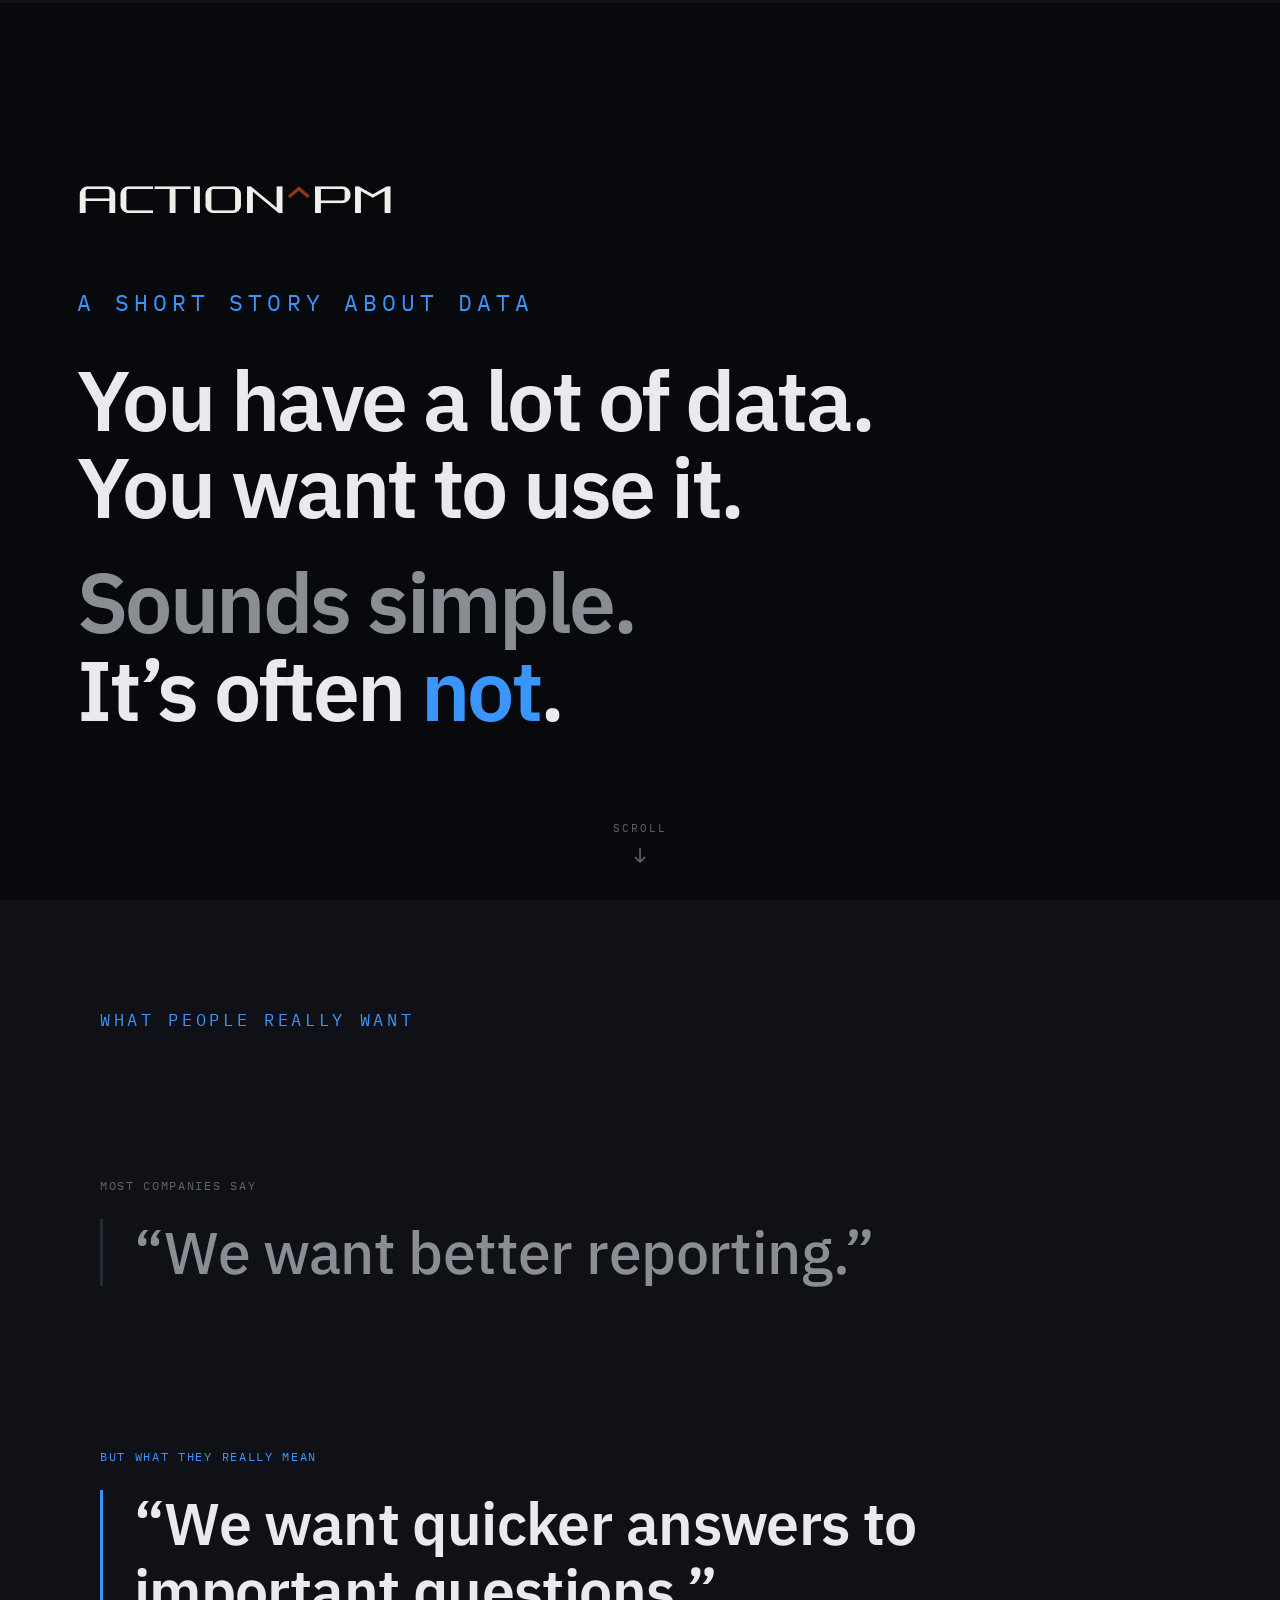
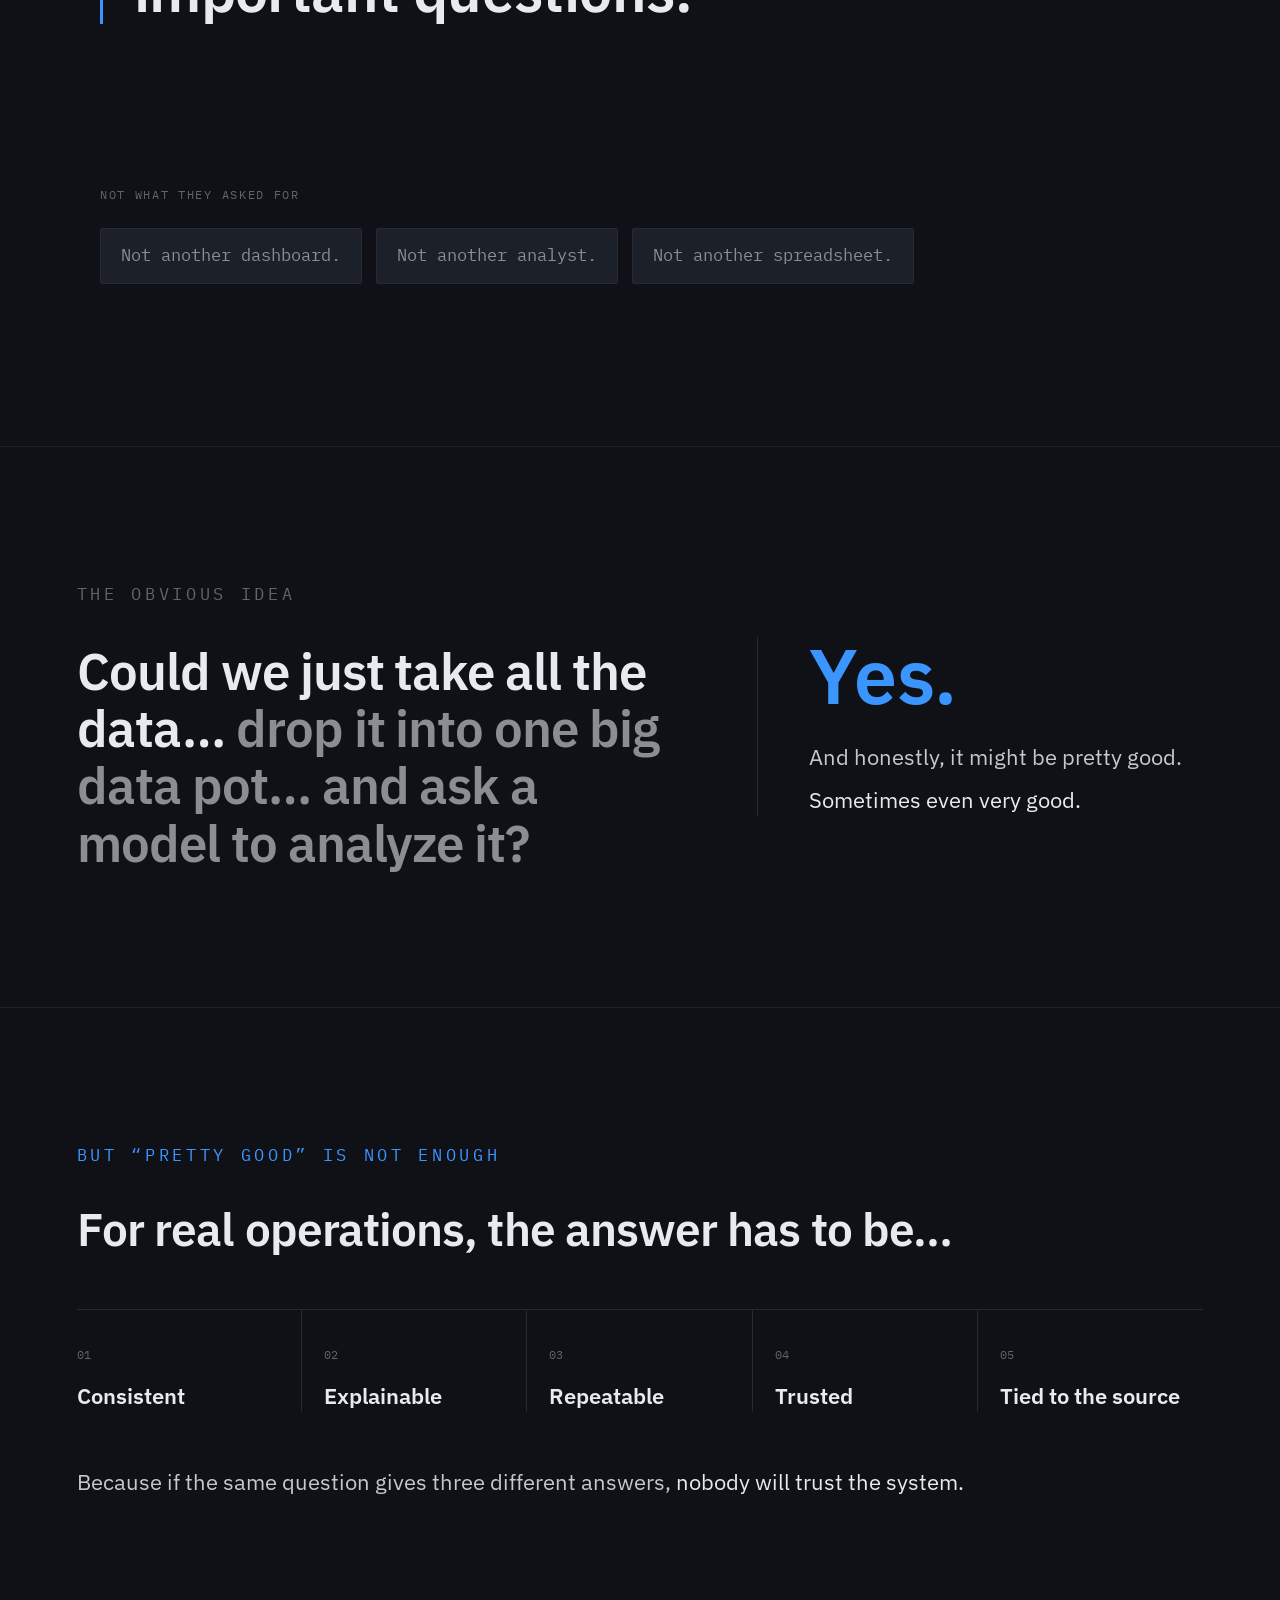
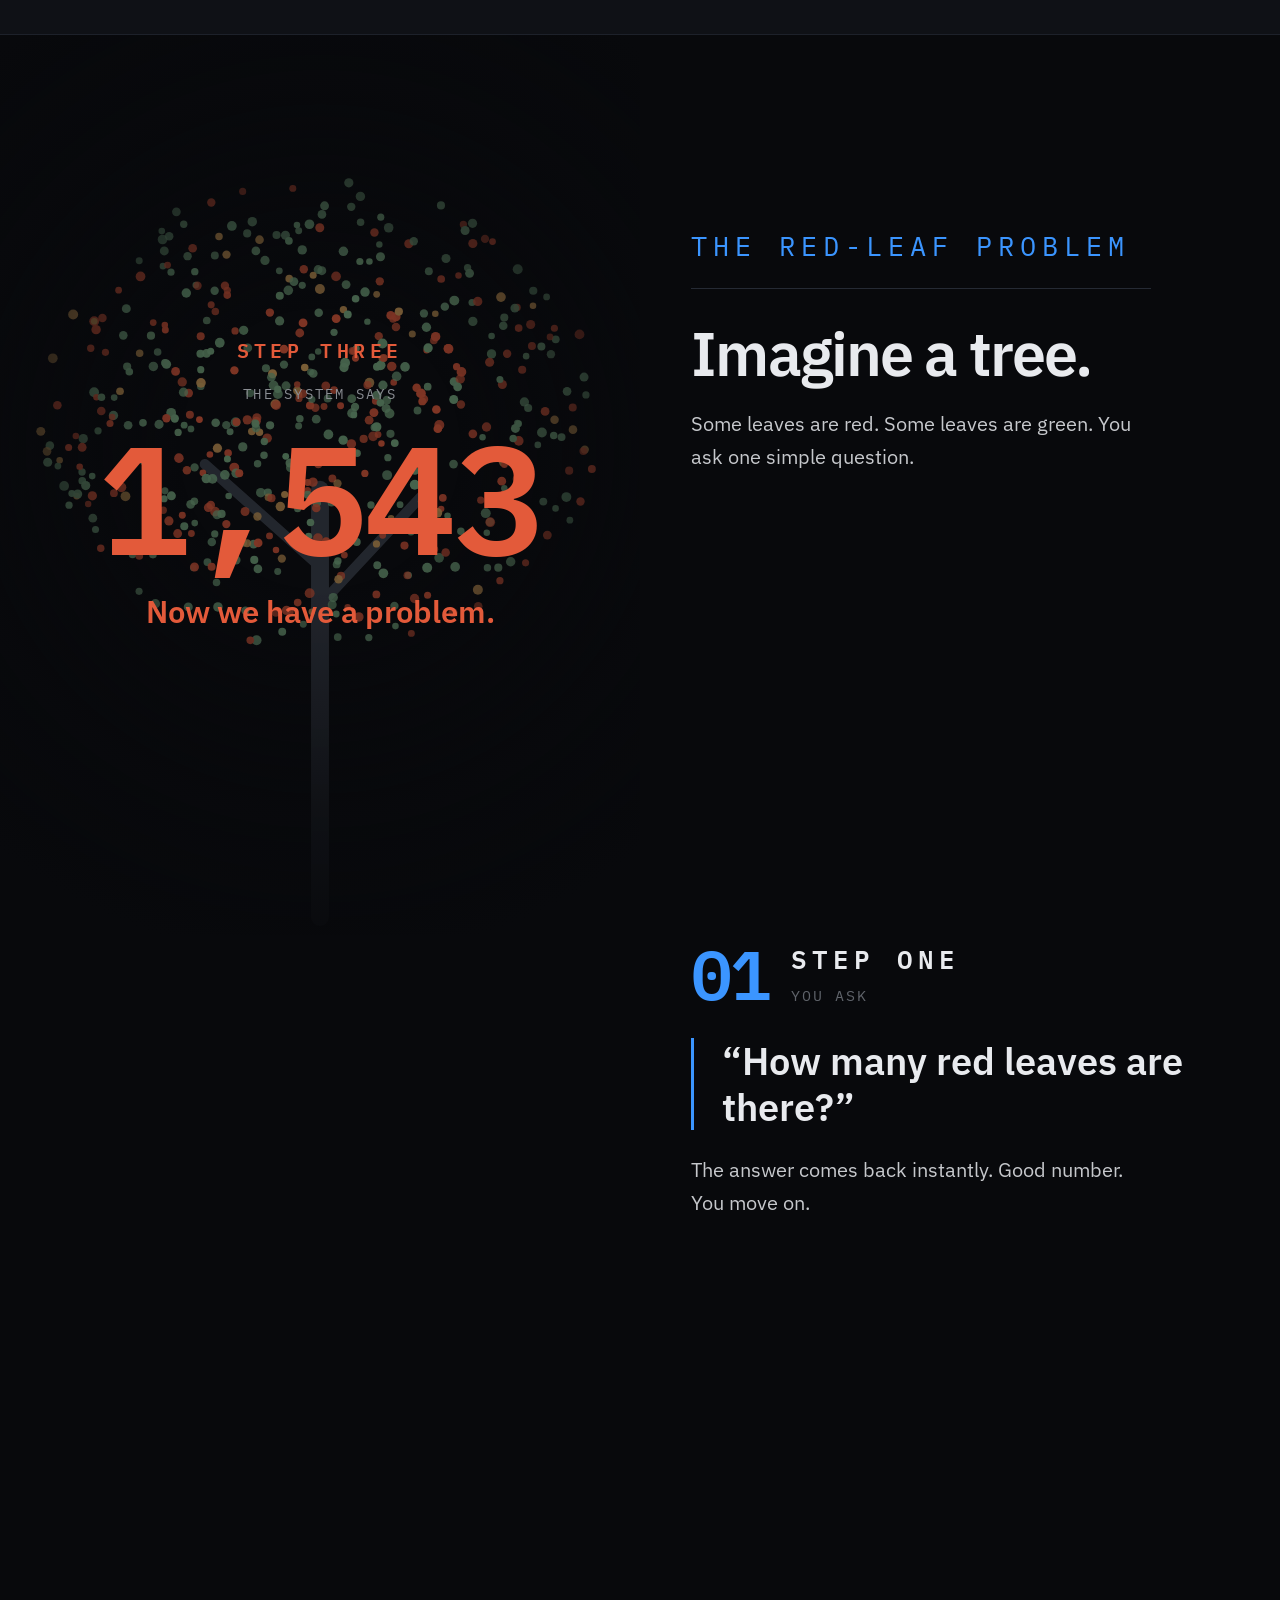
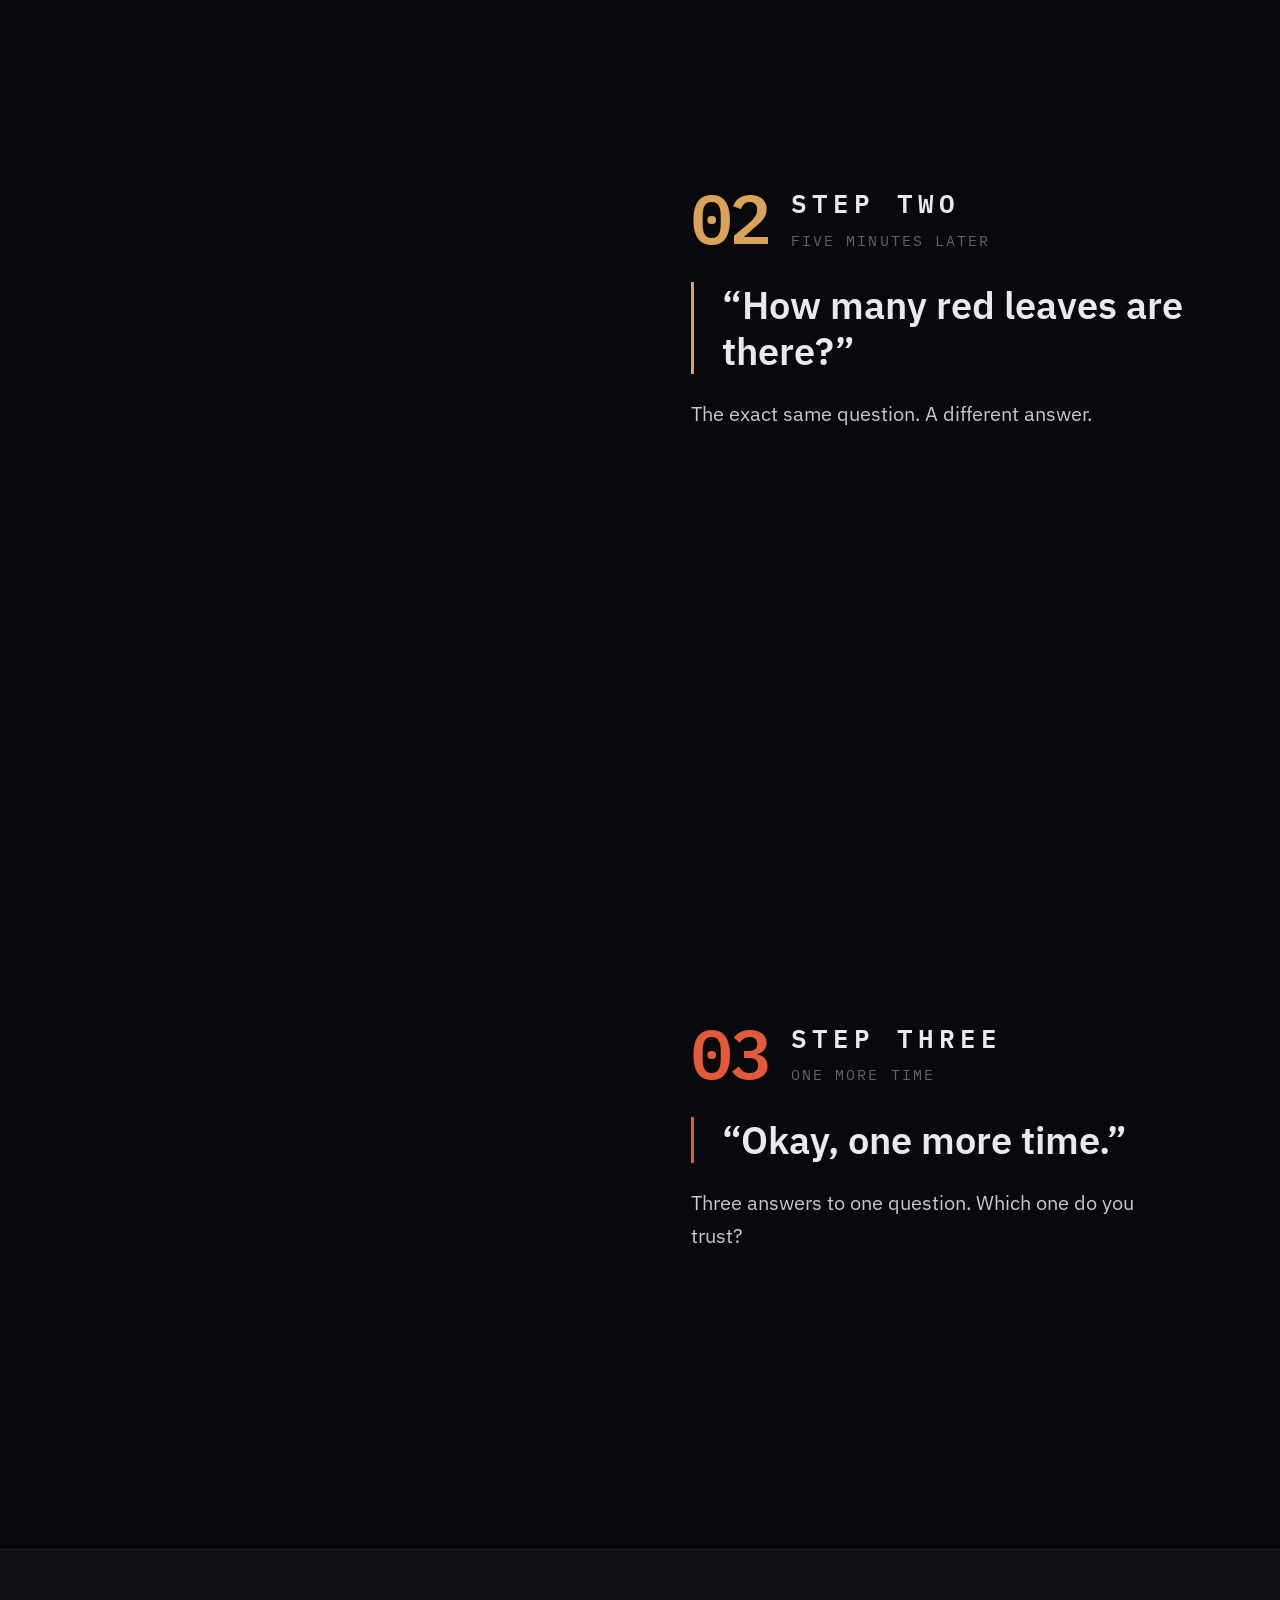
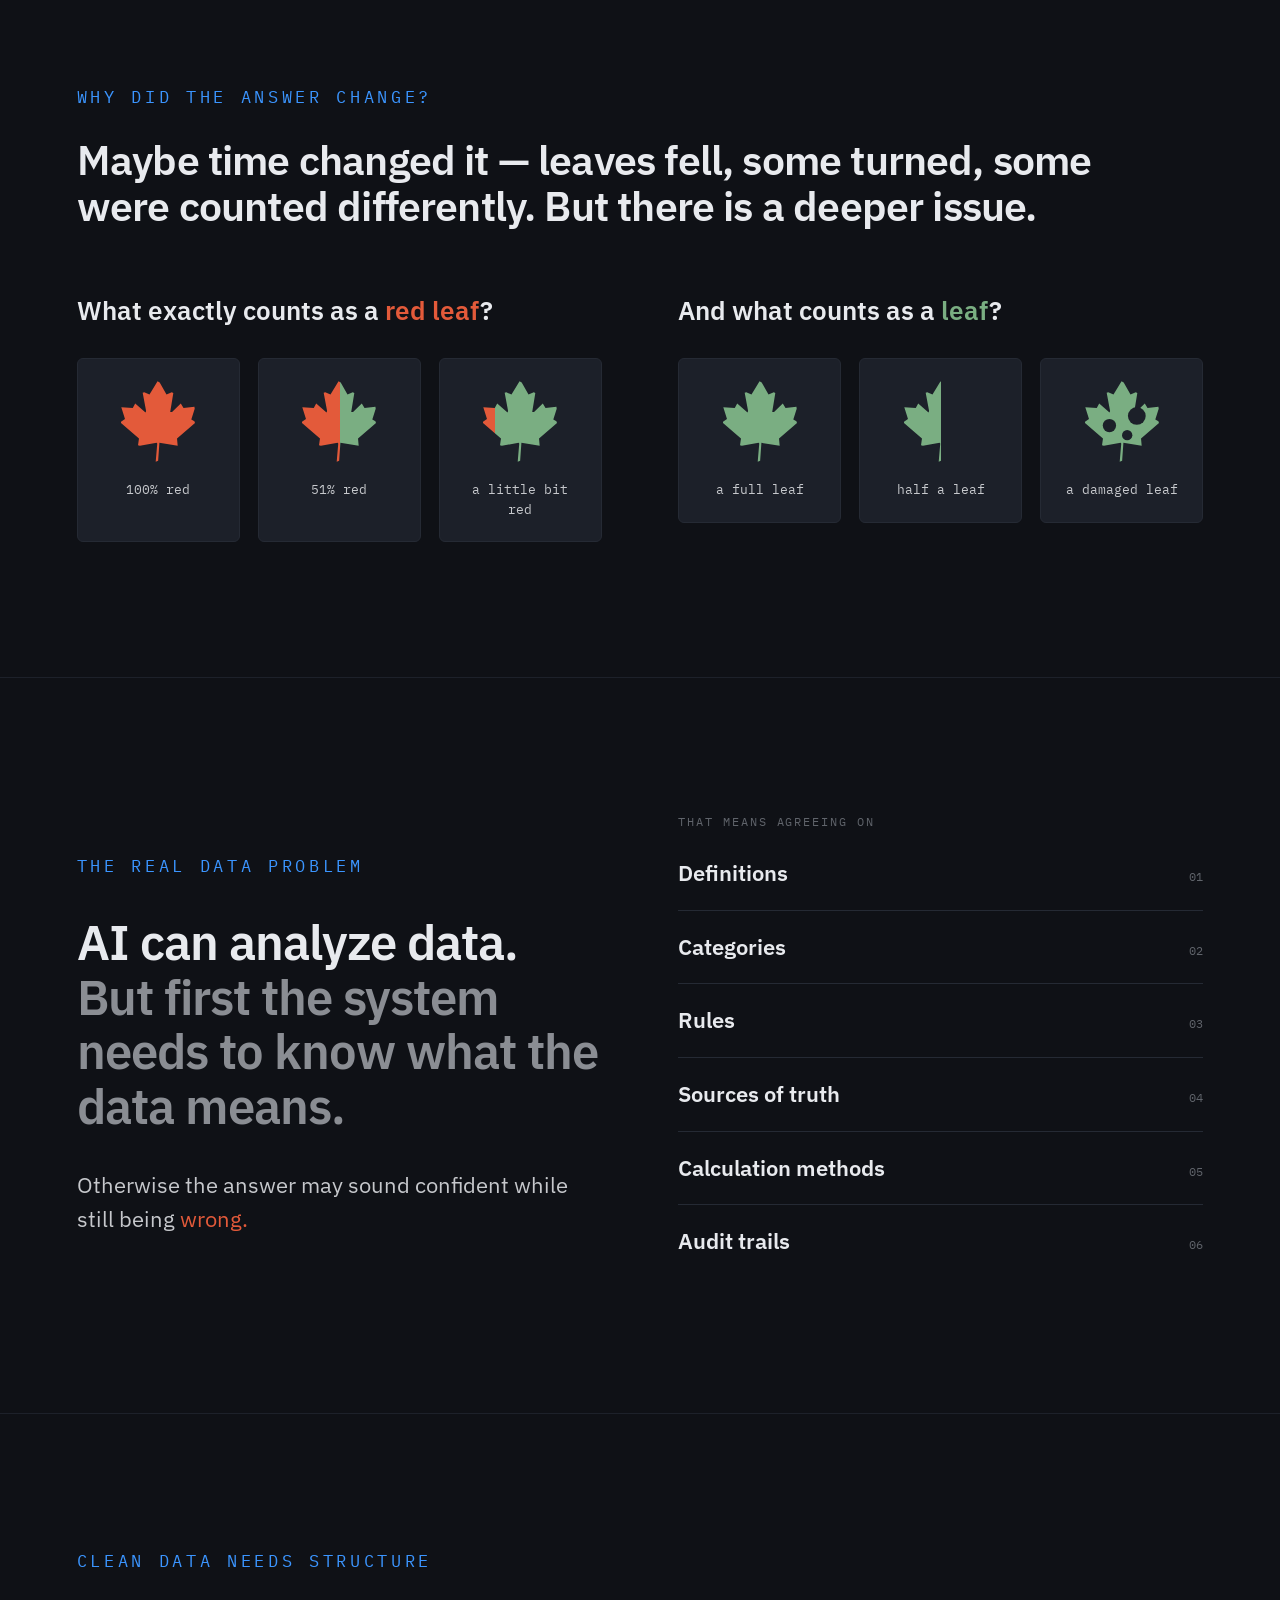
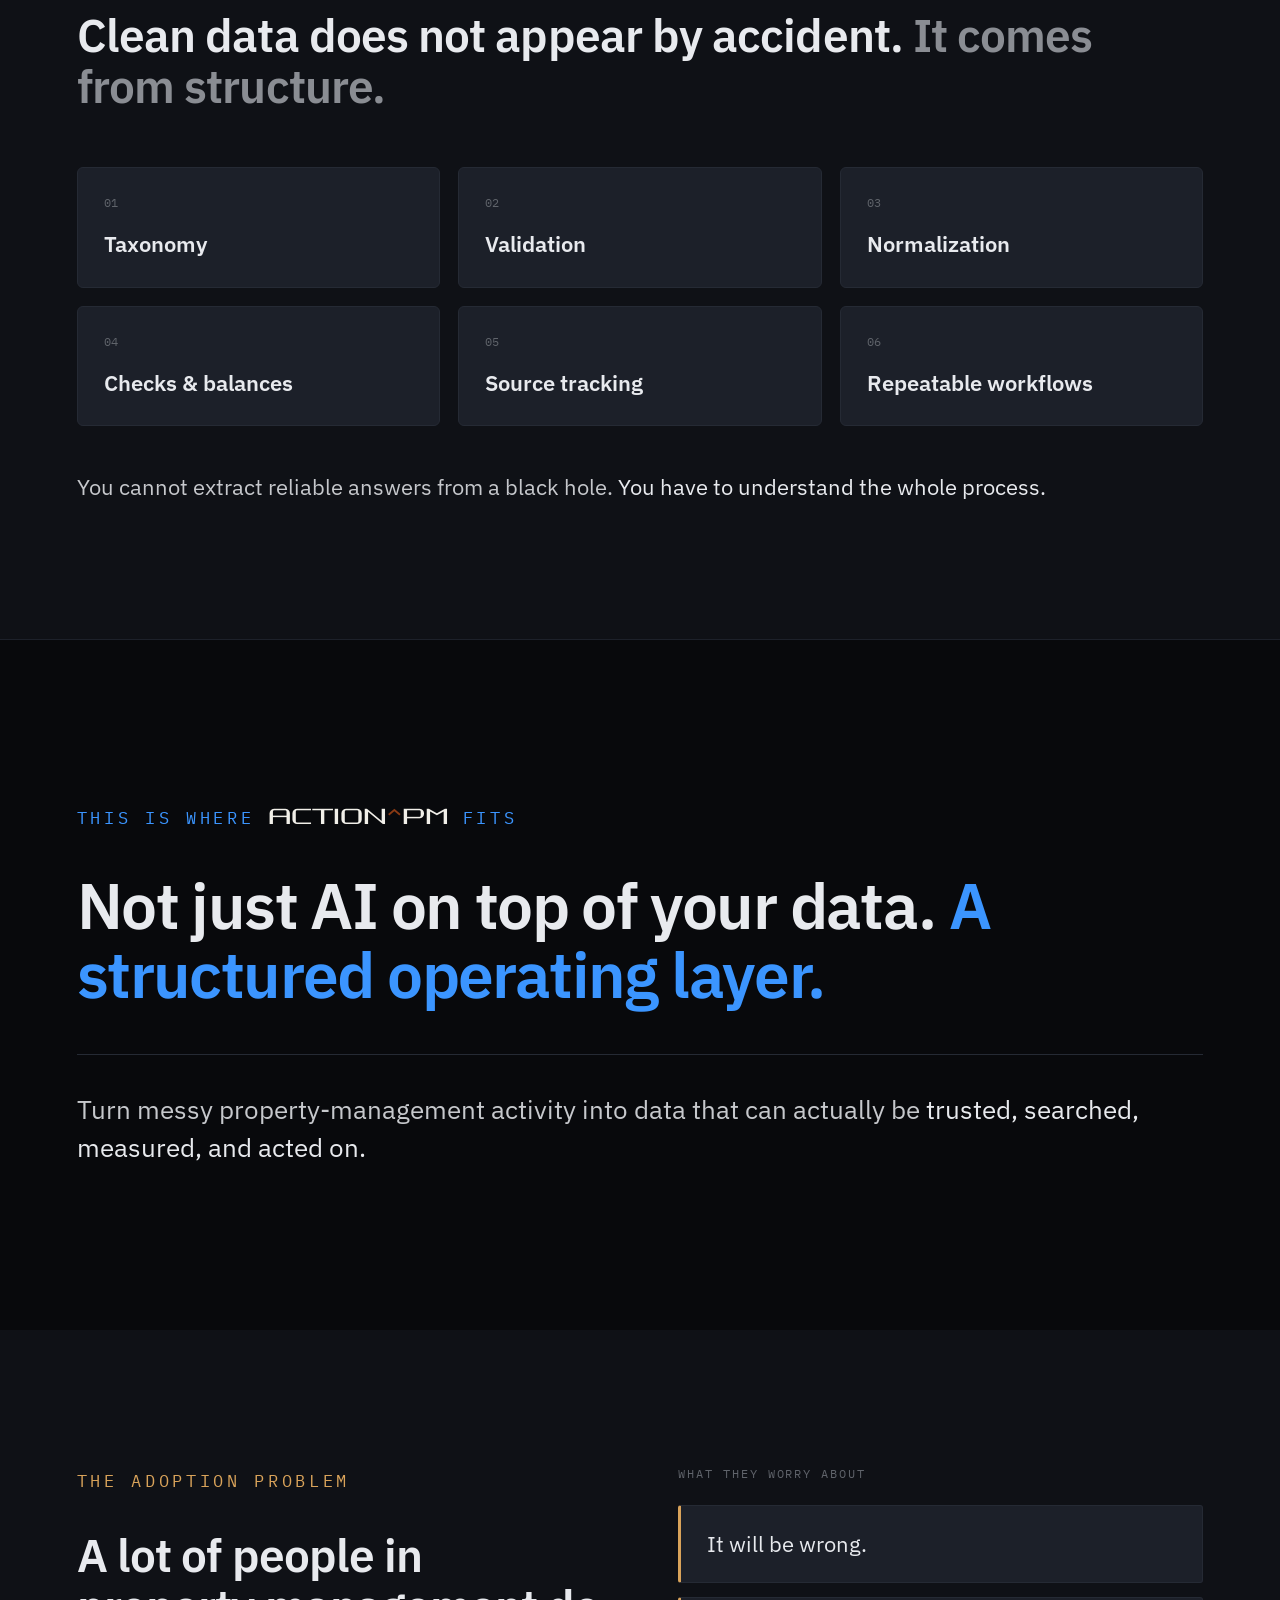
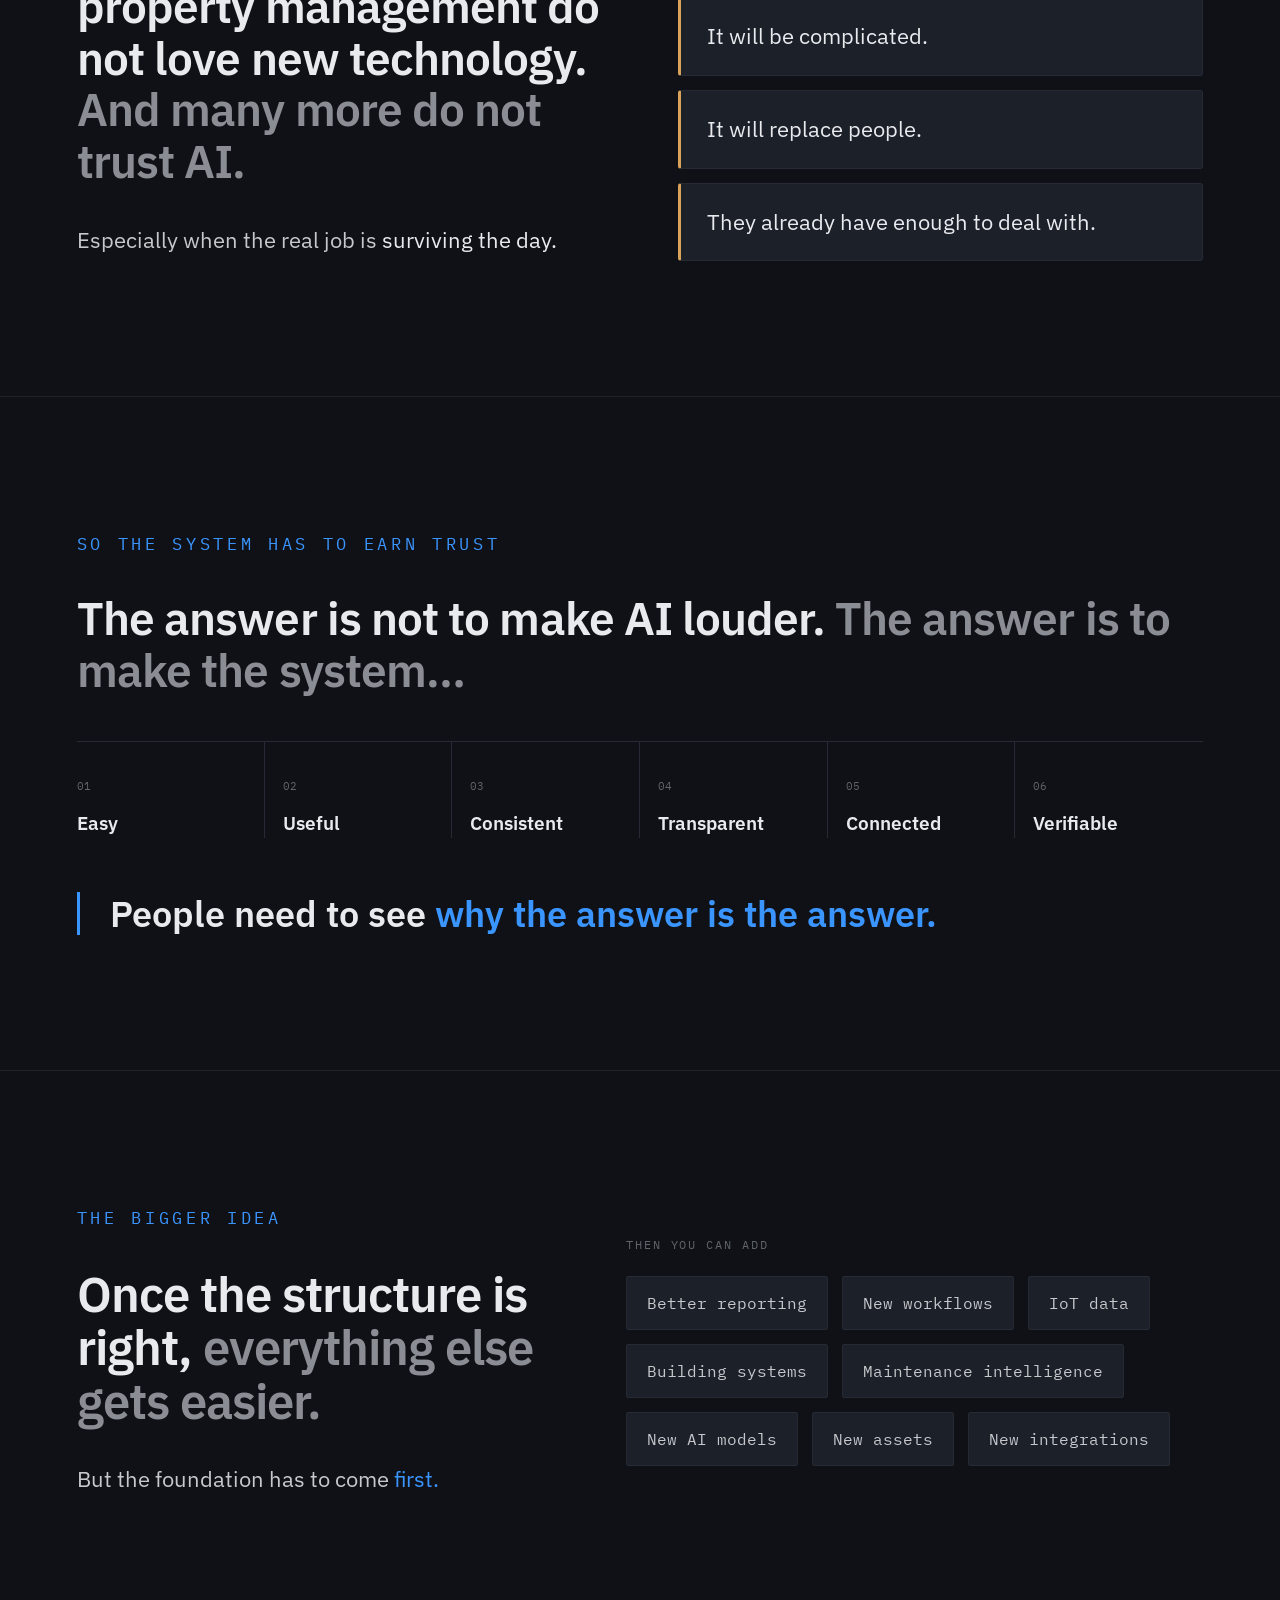
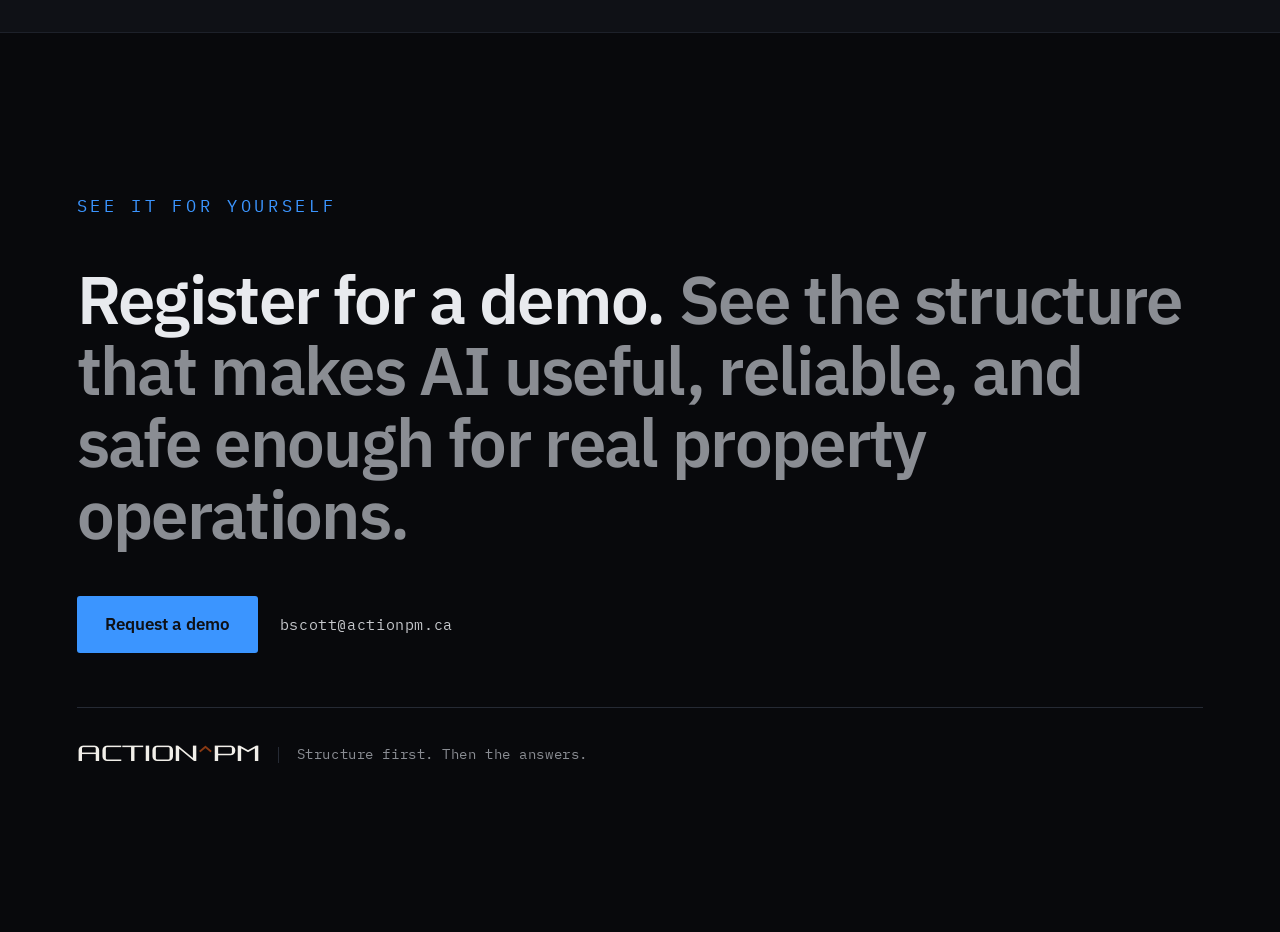
==== index.html @ 82c68b44 "Add files via upload" ====
<!DOCTYPE html>
<html>
<head>
  <meta charset="utf-8">
  <title>Bundled Page</title>
  <style>
    * { margin: 0; padding: 0; box-sizing: border-box; }
    body { background: #0f1116; display: flex; align-items: center; justify-content: center; min-height: 100vh; font-family: -apple-system, BlinkMacSystemFont, sans-serif; }
    #__bundler_loading { position: fixed; bottom: 20px; right: 20px; font: 13px/1.4 -apple-system, BlinkMacSystemFont, sans-serif; color: #666; background: #fff; padding: 8px 14px; border-radius: 8px; box-shadow: 0 1px 4px rgba(0,0,0,0.12); z-index: 10000; }
    #__bundler_thumbnail { position: fixed; inset: 0; width: 100%; height: 100%; display: flex; align-items: center; justify-content: center; background: #0f1116; z-index: 9999; }
    #__bundler_thumbnail svg { width: 100%; height: 100%; object-fit: contain; }
    #__bundler_placeholder { color: #999; font-size: 14px; }
  </style>
  <noscript>
    <style>#__bundler_loading { display: none; }</style>
    <div style="position:fixed;bottom:12px;left:12px;font:13px/1.4 -apple-system,BlinkMacSystemFont,sans-serif;color:#999;background:rgba(255,255,255,0.9);padding:6px 12px;border-radius:6px;box-shadow:0 1px 4px rgba(0,0,0,0.08);z-index:10000;">
      This page requires JavaScript to display.
    </div>
  </noscript>
</head>
<body>
  <div id="__bundler_thumbnail">
  <svg viewBox="0 0 1200 800" xmlns="http://www.w3.org/2000/svg">
    <rect width="1200" height="800" fill="#0f1116"></rect>
    <polygon transform="translate(600 372) scale(2.4) translate(-50 -54)" points="49.4,0 52.3,1.7 61.5,18 68.6,15.1 70.7,15.9 66.5,41.8 69,41.8 80.8,30.1 84.5,36.4 99.2,34.7 99.6,37.2 95,51.9 99.2,54 100,56.5 75.7,77.4 76.6,87.4 51.9,83.3 50.2,107.5 46.9,108.8 49,84.1 48.1,83.3 25.5,87.4 23,86.6 24.3,77.4 0,56.5 0,54.8 5.4,51 0.4,35.1 15.9,36.4 19.2,30.1 33.1,42.3 33.9,40.2 29.3,15.5 31.4,15.1 38.5,18" fill="#e35a3a"></polygon>
    <rect x="470" y="646" width="260" height="5" rx="2.5" fill="#2a2f39"></rect>
    <rect x="470" y="646" width="150" height="5" rx="2.5" fill="#4a7dff"></rect>
  </svg>
</div>
  <div id="__bundler_loading">Unpacking...</div>

  <script>
    
document.addEventListener('DOMContentLoaded', async function() {
  const loading = document.getElementById('__bundler_loading');
  function setStatus(msg) { if (loading) loading.textContent = msg; }

  const FONT_MIME = /^(font[/]|application[/](x-)?font-|application[/]vnd\.ms-fontobject)/i;
  const MIME_TOKEN = /^[\w.+-]+[/][\w.+-]+$/;
  function toBase64(bytes) {
    let bin = '';
    for (let i = 0; i < bytes.length; i += 0x8000) {
      bin += String.fromCharCode.apply(null, bytes.subarray(i, i + 0x8000));
    }
    return btoa(bin);
  }

  // Error sink persists across replaceWith since it's on window, not the DOM.
  window.addEventListener('error', function(e) {
    // Failed resource loads (CSP-blocked links, scripts, images) fire plain
    // events at the element — warn only; real JS errors carry message/error.
    if (!e.message && !e.error && e.target && e.target !== window) {
      console.warn('[bundle] resource failed to load:',
        e.target.tagName, String(e.target.src || e.target.href || ''));
      return;
    }
    var p = document.body || document.documentElement;
    var d = document.getElementById('__bundler_err') || p.appendChild(document.createElement('div'));
    d.id = '__bundler_err';
    d.style.cssText = 'position:fixed;bottom:12px;left:12px;right:12px;font:12px/1.4 ui-monospace,monospace;background:#2a1215;color:#ff8a80;padding:10px 14px;border-radius:8px;border:1px solid #5c2b2e;z-index:99999;white-space:pre-wrap;max-height:40vh;overflow:auto';
    d.textContent = (d.textContent ? d.textContent + String.fromCharCode(10) : '') +
      '[bundle] ' + (e.message || e.type) +
      (e.filename ? ' (' + e.filename.slice(0, 60) + ':' + e.lineno + ')' : '');
  }, true);

  try {
    const manifestEl = document.querySelector('script[type="__bundler/manifest"]');
    const templateEl = document.querySelector('script[type="__bundler/template"]');
    if (!manifestEl || !templateEl) {
      setStatus('Error: missing bundle data');
      console.error('[bundler] Missing script tags — manifestEl:', !!manifestEl, 'templateEl:', !!templateEl);
      return;
    }

    const manifest = JSON.parse(manifestEl.textContent);
    let template = JSON.parse(templateEl.textContent);

    // Nested page bundles (iframe targets). Each ships ONCE, in the ROOT
    // document's manifest; frame srcs carry an about:blank#<uuid> marker
    // instead of a substitutable uuid. Every document mints the blobs for
    // its OWN frames — from local text at the root, or text obtained from
    // its DIRECT parent over the relay protocol below — so each frame
    // navigation stays same-origin with its initiator and a deduped page
    // loads at any depth on any host, including a file:// download's
    // opaque origins (where a blob minted by one document cannot be
    // navigated to by another).
    const pageOrderEl = document.querySelector('script[type="__bundler/page_order"]');
    const pageOrder = pageOrderEl ? JSON.parse(pageOrderEl.textContent) : [];
    const pageSet = new Set(pageOrder);
    const pageTexts = {};

    // ── Nested-page text protocol (parent-chain relay) ──
    // Page bundles ship once, in the ROOT document's manifest. Every
    // document mints the blobs for its OWN frames, obtaining page text
    // through a strict parent-chain relay: a document only ever SENDS to
    // its direct parent (which, for every document the publisher's own
    // runtime minted, is another publisher document) and only ACCEPTS
    // text from that direct parent; requests from below are honored only
    // for the document's own child frames, and the ROOT never sends
    // upward at all. That last rule is load-bearing: the artifact host's
    // frame-ancestors allows claude.ai (and friends) to frame an
    // artifact, so window.top can be a FOREIGN document — a top-addressed
    // protocol would hand page uuids to that ancestor and accept forged
    // "page text" from it, minting attacker HTML as an artifact-origin
    // blob document. The chain never touches the ancestor: requests stop
    // at the root, replies are origin-addressed per hop (never '*' when
    // an origin exists), and both directions are origin-gated (on https
    // a foreign sender's origin can never equal this document's; in
    // opaque contexts — file:// — everything serializes as 'null', where
    // an embedded EXTERNAL frame still fails the gate by carrying its
    // own real origin, and a sandboxed child of such a frame is excluded
    // by the own-child-frames check plus uuid unguessability). Shape is
    // deny-by-default: one request form, one reply form, no error
    // replies.
    // window.origin is the SERIALIZED SECURITY origin ('null' in opaque
    // contexts such as a sandboxed preview iframe) — location.origin is
    // computed from the URL and stays 'https://…' even when the document
    // is sandboxed, which would misgate every opaque chain.
    const OWN_TARGET = /^https?:[/][/]/.test(window.origin || '')
      ? window.origin
      : '*';
    function trustedOrigin(e) {
      if (e.origin === window.origin) return true; // https chains; opaque==opaque
      // file:// trees: Chrome serializes the file document's origin as
      // 'file://' while the blob: documents it mints serialize as 'null',
      // so the two legitimate shapes can never string-match — accept the
      // pair in both directions. https origins never serialize as either,
      // and sender identity (own child frame / direct parent) is checked
      // separately.
      return (
        (e.origin === 'null' &&
          (window.origin === 'file://' ||
            window.location.protocol === 'file:')) ||
        (/^file:/.test(e.origin) && window.origin === 'null')
      );
    }
    // Non-empty only in the root document (nested bundles ship an empty
    // island), so it doubles as the root marker: the root answers from
    // local text and treats a miss as authoritative — never relaying to
    // its (possibly foreign) parent.
    const isPageRoot = pageOrder.length > 0;
    const blobUrls = {};
    const resourceBlobs = {};
    const UUID_SHAPE = /^[0-9a-f]{8}-[0-9a-f]{4}-[0-9a-f]{4}-[0-9a-f]{4}-[0-9a-f]{12}$/;
    const pendingFrames = {}; // uuid -> [{el, frag}] awaiting text for own frames
    const pendingRelays = {}; // uuid -> [childWindow] awaiting text to pass down
    function mountPage(el, frag, text) {
      const pageBlob = new Blob([text], { type: 'text/html' });
      const u = URL.createObjectURL(pageBlob);
      resourceBlobs[u] = pageBlob;
      el.src = u + frag;
    }
    function deliverPage(uuid, text) {
      const frames = pendingFrames[uuid];
      delete pendingFrames[uuid];
      if (frames) for (const f of frames) mountPage(f.el, f.frag, text);
      const relays = pendingRelays[uuid];
      delete pendingRelays[uuid];
      if (relays) {
        for (const cw of relays) {
          try { cw.postMessage({ __bundler_page: uuid, __bundler_text: text }, OWN_TARGET); } catch (err) { /* gone */ }
        }
      }
    }
    function ownFrameWindows() {
      const out = [];
      for (const f of Array.from(document.querySelectorAll('iframe'))) {
        try { if (f.contentWindow) out.push(f.contentWindow); } catch (err) { /* detached */ }
      }
      return out;
    }
    window.addEventListener('message', function (e) {
      const d = e.data;
      if (!d || typeof d !== 'object' || !e.source) return;
      // Origin gate first; the structural checks below (own-child-frames
      // for requests, direct-parent + solicited-uuid for replies, the
      // root's never-relay rule) are what hold in fully opaque chains
      // where origin strings can't discriminate — a sandboxed root's
      // FOREIGN wrapper still fails all three even though both serialize
      // as real-vs-'null' rather than matching.
      if (!trustedOrigin(e)) return;
      if (typeof d.__bundler_need === 'string' && UUID_SHAPE.test(d.__bundler_need)) {
        // Requests are honored only for this document's own child frames.
        if (ownFrameWindows().indexOf(e.source) < 0) return;
        const uuid = d.__bundler_need;
        const text = pageTexts[uuid];
        if (typeof text === 'string') {
          try { e.source.postMessage({ __bundler_page: uuid, __bundler_text: text }, OWN_TARGET); } catch (err) { /* gone */ }
          return;
        }
        if (isPageRoot || window.parent === window) return; // authoritative miss
        const waiting = pendingRelays[uuid];
        if (waiting) {
          if (waiting.indexOf(e.source) < 0) waiting.push(e.source);
          return;
        }
        // Never-answered uuids would otherwise accumulate forever under a
        // request spray; past the cap (far above any real page count) new
        // relays are dropped rather than remembered.
        if (Object.keys(pendingRelays).length >= 128) return;
        pendingRelays[uuid] = [e.source];
        window.parent.postMessage({ __bundler_need: uuid }, OWN_TARGET);
      } else if (
        typeof d.__bundler_page === 'string' &&
        UUID_SHAPE.test(d.__bundler_page) &&
        typeof d.__bundler_text === 'string'
      ) {
        // The shape test is load-bearing beyond tidiness: the solicited
        // check below uses the in operator, which matches prototype keys
        // ('__proto__', 'constructor') — an unshaped key would reach
        // deliverPage and throw, painting the error banner.
        // Text is accepted only from the direct parent — the document
        // that minted this one.
        if (e.source !== window.parent || window.parent === window) return;
        if (!(d.__bundler_page in pendingFrames) && !(d.__bundler_page in pendingRelays)) return;
        deliverPage(d.__bundler_page, d.__bundler_text);
      }
    });

    const uuids = Object.keys(manifest);
    setStatus('Unpacking ' + uuids.length + ' assets...');

    await Promise.all(uuids.map(async (uuid) => {
      const entry = manifest[uuid];
      try {
        const binaryStr = atob(entry.data);
        const bytes = new Uint8Array(binaryStr.length);
        for (let i = 0; i < binaryStr.length; i++) bytes[i] = binaryStr.charCodeAt(i);

        let finalBytes = bytes;
        if (entry.compressed) {
          if (typeof DecompressionStream !== 'undefined') {
            const ds = new DecompressionStream('gzip');
            const writer = ds.writable.getWriter();
            const reader = ds.readable.getReader();
            writer.write(bytes);
            writer.close();
            const chunks = [];
            let totalLen = 0;
            while (true) {
              const { done, value } = await reader.read();
              if (done) break;
              chunks.push(value);
              totalLen += value.length;
            }
            finalBytes = new Uint8Array(totalLen);
            let offset = 0;
            for (const chunk of chunks) { finalBytes.set(chunk, offset); offset += chunk.length; }
          } else {
            console.warn('DecompressionStream not available, asset ' + uuid + ' may not render');
          }
        }

        if (pageSet.has(uuid)) {
          pageTexts[uuid] = new TextDecoder().decode(finalBytes);
          return;
        }
        if (FONT_MIME.test(entry.mime) && MIME_TOKEN.test(entry.mime)) {
          // Strict artifact hosts allow font-src data: but not blob:.
          blobUrls[uuid] = 'data:' + entry.mime + ';base64,' +
            (entry.compressed ? toBase64(finalBytes) : entry.data);
        } else {
          const blob = new Blob([finalBytes], { type: entry.mime });
          blobUrls[uuid] = URL.createObjectURL(blob);
          resourceBlobs[blobUrls[uuid]] = blob;
        }
      } catch (err) {
        console.error('Failed to decode asset ' + uuid + ':', err);
        const blob = new Blob([], { type: entry.mime });
        blobUrls[uuid] = URL.createObjectURL(blob);
        resourceBlobs[blobUrls[uuid]] = blob;
      }
    }));

    const extResEl = document.querySelector('script[type="__bundler/ext_resources"]');
    const extResources = extResEl ? JSON.parse(extResEl.textContent) : [];
    const resourceMap = {};
    for (const entry of extResources) {
      if (blobUrls[entry.uuid]) resourceMap[entry.id] = blobUrls[entry.uuid];
    }

    // Artifact-host CSP (connect-src 'self') refuses fetch() of blob: URLs —
    // consumers read these Blobs directly. Survives the swap like the error sink.
    window.__resourceBlobs = resourceBlobs;

    setStatus('Rendering...');
    // Page uuids have no blob here — they ride inside about:blank#<uuid>
    // frame markers the pass below resolves after the swap.
    for (const uuid of uuids) {
      if (pageSet.has(uuid)) continue;
      template = template.split(uuid).join(blobUrls[uuid]);
    }

    // Strip integrity + crossorigin — blob URLs from a file:// document inherit
    // a null origin, so crossorigin forces a CORS fetch that SRI then rejects.
    // The manifest bytes are ours; SRI protects against CDN compromise, not this.
    template = template.replace(/\s+integrity="[^"]*"/gi, '').replace(/\s+crossorigin="[^"]*"/gi, '');

    const resourceScript = '<script>window.__resources = ' +
      JSON.stringify(resourceMap).replace(/<\//g, '<\\/') +
      ';</' + 'script>';
    // Inject after <head> so the DOCTYPE stays first; prepending the script
    // would push the parser into quirks mode. DOMParser always emits a <head>
    // (synthesizing one if the source HTML omitted it) but may carry
    // attributes through, so match the full opening tag. slice() rather than
    // replace() keeps us clear of $-pattern substitution in resourceScript.
    const headOpen = template.match(/<head[^>]*>/i);
    if (headOpen) {
      const i = headOpen.index + headOpen[0].length;
      template = template.slice(0, i) + resourceScript + template.slice(i);
    }

    // Parse the template and swap the root element. Scripts inserted via
    // DOMParser/replaceWith are inert per spec — re-create each with
    // createElement so they execute, awaiting onload for src scripts to
    // preserve ordering (React before ReactDOM before Babel before text/babel).
    const doc = new DOMParser().parseFromString(template, 'text/html');
    document.documentElement.replaceWith(doc.documentElement);

    // Resolve page-frame markers: mint this document's own blob for each
    // framed page — from local text when this is the root, otherwise by
    // asking the direct parent over the relay protocol above. An
    // unanswered request leaves the frame on about:blank, the same
    // degraded state as a refused embed.
    {
      const MARKER = /^about:blank#([0-9a-f]{8}-[0-9a-f]{4}-[0-9a-f]{4}-[0-9a-f]{4}-[0-9a-f]{12})(#.*)?$/;
      const needed = [];
      for (const el of Array.from(document.querySelectorAll('iframe'))) {
        const m = MARKER.exec(el.getAttribute('src') || '');
        if (!m) continue;
        const text = pageTexts[m[1]];
        if (typeof text === 'string') {
          mountPage(el, m[2] || '', text);
        } else if (window.parent !== window && !isPageRoot) {
          const had = pendingFrames[m[1]];
          (pendingFrames[m[1]] = had || []).push({ el: el, frag: m[2] || '' });
          if (!had) needed.push(m[1]);
        }
      }
      for (const uuid of needed) {
        window.parent.postMessage({ __bundler_need: uuid }, OWN_TARGET);
      }
    }

    const dead = Array.from(document.scripts);
    for (const old of dead) {
      const s = document.createElement('script');
      for (const a of old.attributes) s.setAttribute(a.name, a.value);
      s.textContent = old.textContent;
      // text/babel scripts with a src: read and inline. transformScriptTags
      // does XHR against the src, but blob:null/ from a file:// origin is
      // silently dropped. Inlining makes it a plain inline babel script,
      // which transformScriptTags handles unconditionally.
      if ((s.type === 'text/babel' || s.type === 'text/jsx') && s.src) {
        const pre = resourceBlobs[s.src.split('#')[0]];
        s.textContent = pre ? await pre.text() : await (await fetch(s.src)).text();
        s.removeAttribute('src');
      }
      const p = s.src ? new Promise(function(r) { s.onload = s.onerror = r; }) : null;
      old.replaceWith(s);
      if (p) await p;
    }
    // Babel standalone auto-transforms type=text/babel on DOMContentLoaded,
    // which fired before we swapped the document. Trigger manually if present.
    if (window.Babel && typeof window.Babel.transformScriptTags === 'function') {
      window.Babel.transformScriptTags();
    }
  } catch (err) {
    setStatus('Error unpacking: ' + err.message);
    console.error('Bundle unpack error:', err);
  }
});

  </script>

  <script type="__bundler/manifest">
{"c03a42e3-6951-4891-9d66-45ace9116f0f":{"mime":"text/javascript","compressed":true,"data":"H4sIAAAAAAAACt1963rcNpLo/zwFxPHYpNRNXWI7ScttjS3JjhPJ8khyMrOSRmKT6G5KbJIm2LpE7u/bh9gn3Cc5XxXuIFuXJLPn7Jn91lGDQKFQKBQKVYXC8jJ5v/1xe//N4fYWGVbFhCRxt5rmdTqhy6yKlxfDmpH//s//IklB8qImNEnrkOzTwTTNEnKV1mNyFidGK/L0KRlMc1JNc4KVzsJvvCmjhNVVGtfe+je+H5D+a3L7DSGXUUVOTxM6/FQVJemTvcE5jeswocM0p1BGq/pm3az4sagmUSaq+8XgvEMu6E2HXEbZlCLcC3pD0pwUg3OyoYEbVW8JzacTWkWDjPZIXU1ph8RFPkxHU6vsqkpr8zd2QWYB6QHwowt6c0L6vFSjWE4HWRq/S2mWzEPQGQevU9+UtBgi8gv9PvHYzWRQZB7ZwKIl4nmkZwJa/+YbQpaXCcxRRaO4Dmv2DSHDaR7XaZGTEa33odgPkNAERshqsk/65CrNk+IqxM/[base64]/UdZUOpjX1PYSPULyAbGwgktjEJv2tAFPTSZlFNe2RJA7TPKfVj4e7Ox3x9Zz19Kg21J9hTa/rzSKvaV6Tr1/5wvA82YqPQf3AkeCvWYMdxbwc0uvaZ5UzJ0VJ892ojoExll/BTPgbvWN29K/XJ4vBxuvlkF7TGJsZ86MazZ2mOCsYJX3glTCLWP0hT+j13tD3Xi1DH6/N6RZ1+33SXYWR8t+vNGphCq3n9iXJK7pjWRpT32lMljS4o5WTMKP5qB53eF8WeyQFcCmsv6293U9AusoPQqThu6qYHNRVmo+AIB3iwRQtj+tJZnPY/2Ye/R/mSjWaKrqSjIkshr8ljhxuD8egaMJ/csiEZLTmIBP+u65u1Nh4OemTnw72PvKpxP54zRmJkf9l7Ud0OtP4ij6+fpU7nCjATa7A7d6Dr2+qKroJU4b/9XmlIPj9nYtVPDiXDJKYfCTZpw81wify59OnEkuruG/iumF/6zWWXUVZTfrkVqAzLCri8y8XpBhKFeeC3jDY+Y0xAr0ujlZOOG2eeAGCOro44WgeXZyYA3QpYsKFdoFYy2SDY+TQrIXzkvhjNMHF/Cmqx34Z1eM8mlCJIHISUpOXczZv4SpY3jQuEvp5/8NmMSmLHHa9spWtzMkaRCgay5CVWVr73rIXhGVR+gH2tF8UtWctUagfVrTMopj6y8dhEh+HIHSeLHeI5wXmJyjeEOU2tJmxeQ+KQqhRoBK8fXOwfbp5cED65Izv+SzuIsRxkSW0uh1E8cWoKqZ50ouLrKi6k/TaT3PCqtGgE0+riub1Jnwg3/+1U1dRzsoIygQhCBkUVUKr3mp5TViRpQm5B8yLlbvgdKsoSaest1Zerw+K6y5Lf0vzUU98HBTX68UlrYZZcdUbp0lCc077v13Qm2EVTSgjLO6ycZrT25W/[base64]/9AOLUqRD87jlohdyopuDf6pHNIf3jZMKsTcR0KRx1bssoSQDF5+U1+b68Xh8Wed1bXS2vl1fD52SadidFXrAyimlH/SUR4ux8Dy7fuYLlqqiS7qCi0UUP/+1CgUaxuSyTlJVZdNNLc+C47iAr4ov1qzSpx701Olkf03Q0rnurdOIKIYnnJa3qNI6ybpSlo7wH6lR3UNR1MVk3aMr58MWLjvz/8NtgvSFGsdZKB/4vfPFoKdkQABLAlNGqy1BfxTlvo8c0rygrskua3MIsdYfRJM1uenPmCKvgigm/f0Enj5qzuZvBgzlw1YVgU+jb8lpJIcGAK+Tb8loPe1ywGv8bMcmprnTWlbNilMZuNSXV6qLsAWtndFjjH7918XzSW1t9/t3z7799+fy79Ul03eUs9XIlHru4vSyvyeoKzKomwF8GKysraytiSv8yHA7F2ll70Nqx6fG8vF6/Gqc17WKlXlnR7lUVlW2SmA97eZHspjBgRj7tf/h4eAoqxc6Hj1ytSHMSlSVbvqID0JcuuqyORrRLr8uiAjWEHE/XVlafkwtKSzIo6rHAChqymzwmYPzITMtbRUdRmjMSccMbYTUtQ7K4zPf5CU3SiJRVmtdKV/tbGY0ouSWTqBqleY+shC/iybrQyghBkxjtEDSDkVvCZUGaszShPRJdFmmiK/8FMCmKuqP+Iq8Vm5BbImQAiaZ1oVstdsiiktnwZzSsaaUQJBxhvit3o+R8yuoeoddguiLdKzq4SOvu/CoKCjBFUhVld5hmNa16BGaJLKQTIHaUG8Duralgqh2gm1CQfaT7ww/MgmnUmFZ8syDhysoquwdeWlNevRsX07zukdU5YIdplnUnBcwGcMg9YEFCA5eBxaWa5jlshiZcFAapg+9KG7IzpbyfSdPnu887O6ef3ryXOrMHe29nUCQ3t1L6g0IgOG1lpthF/vFa8opZf4ZKujqiQD08pBSVaU7rkEzb1OCcApo8HGJIH76EbUcWPJ0ap4aNJ8tpWFNW+ywa0i08wPgSTmAc08yzDjF7AtvI5/0dQCiEs8nn/Q/YIZ5jBAaKgM7hWhNUHW+c45hCpXFuM/BlEk0TSQmveSZjdx/1mT5vWh0CKr4QOh1hGErEdNhWNGVhaLOBGvMgzvvzLFnc5tw3bLLWgVswBenfyR/[base64]/ooasPmwPhzSunVlX5JsOwL2C3wRU38/xZ06WyGqgmRDHErLpgIVRkvhsOjA+CungdmK1SmhGa+o0nCn27JCjE/VB8CEdRtOsZuY4d+mkmDOYxLDtEde+l+YCFzTK7dI6gh3gdhZY6PLal6TvVt4Ijy5ONkKB0brRBJj0Eg2DoHSRlYAk3DB4aYzSJVRiDtvpSlNBVB77+6i83YJvS9KkAz90y71LWlVpQhkfVeuyVj64vu3v04tNlonlBN0GJj/Zn+RiDSuaJ7Tyx77NuoGATDNGdft5lTvEWvti7HKRuAZBel1W2iD4YWv74+Hp/jZ4hP519Kb7H1H3t9MnJ+Kvle4Pp09OFpelPvTx8+7b7X1ZvbtxnCz5x+FxshRsPFm2lRp+YvQvo4x1SMMTBUiQPtEOliCsq3RiUnQB6qjdk3OI/gofwayMZmzfAys3FuHohJG4S1ZFhQAr4JGQ/VpF5a/jIqMIo2mOtzFHeNzLtNoh3dWghTvoF9InwzRPDotyh17SbPvLNMrS+ob3YCD9xRVJGSyYuT2udAj9IhxizgKv7mwoW5ElAFCUgiIaCLtKQTfy8au5kGOwYXn9ft/rGStVkAaw7fdJZaxPXn9hbv2F1vp3gLdqiyU7D7RR19Q1G/yx4Ck+Wpg/vUFgsxdvC2ESujn8aqs1jDJmVMOfbfVAO/FaVEK71jTnwSKJN5f/1Urk6r1gZVH543QyoFWD+4yl8bpP1mBJWHR65j0DGWiR7pkX3L22RO3GMmosnBY/j5gLPAro+WgeBloXrnEySmiJh5UVwzsF5SmWkZS8Ig7u6yRdWrK9VDiQVEmUgENdWpIchrK4UTHwzNWDTbpdW/8U2PX7sMM1GaT1nCT5zCLDfBHzu2nh0EH484mY1vRk3SBQzEd8hK7N+H46iSonZv1A1tdEUvUNOiFriiZ9s/2CwY4pqFknspI5DQAtJa8FHFG5a1RWbG4WL3hBABSo03xK7SlcsIVyKnertvoy1EIRkSyRNd3zBokh8qnfB2c6/9NraIO3hBsKSdoBSLM7OEXKkFnL7usuLGsLBoVd4BhO8HgjdQFzE4ZarUIIeCqeVjxYjIHgRn/1hqhEelh+BO2PVk5OdCNgRFEqmRC/XY3TjMK8WQx6xxoNrTnng5rIEfG5QhYJ3OHJ2W+rtPyv42RpOXCmf9JKAuwWSYD/[base64]/IF8IIiyYlYZMoywgroxyjYC8wGLbIR3gyZtOSTBGRq0HlieAHMWCPePgXnI8Cie/+m19Pf91/8wkOovhV+KRwbFV0JXxUIvhIhLDKb/hTfgLrrPEJfspPIHaMT/BTfhoWhdEZ/pSfKqO8koUmHAVkbAIXhXFUcpuz/CIKgAYzc/SfP4rxi6AXCFzezusqpSL8S5RTUSYpBpKr9P2jiw65PMHT/dFlh1ycWOTd/gVk365B3yKPszS+6BGvyDfhL4FvkcfjKB9R/gH/VF/SvJzW+OED/KXK2XQwSfmHA/xTfbmgN0lxleOnn+nNVnGVm9+mpfzyuTTLy4oyJj99gh/q66SYMqpg7sIvCyp+F3DxqwEZv9EcPSDy8zb8tGtkNLqkusYO/FQ1hkU85ai9g79U+SCbcqhvs6mGlxTTQUY1pbfwt0NvMK5d1xOaTznR+e9dmk9tvCaFidZuYWCF38ELrb+DXcP5LiaPfzbmTzj7FFU/8d8WXUUdQVlRw6Ct+K5wFDUsLEUdPQOikj0HopaeBVHLngdRK47ymGZmtU0scesp2ohaFnVkHUEfWcWg0KioVYdlPa04Yu+LWnWKpap+VrC2BjsFm9eiLqbxmNVRxXE4hJ8H8NOuQfNEf9/OE/uroj5+tmiP3w1qYQ2HVkkVjTQKW1U0sjGA7xIB+Gr2z7/JieVfzVmF73pK4bs9n/BdTRJ8tmZI+fs0em9kkY2jqikRVfVMbFUt5ZW0636QxZp+yo+opkCVAGRTnMO2jCF2/kbv6F+vvWcnX72jf3kni97XZ0f/enay+CxYVD7GD7uf9vYPTw+2d96dbu7sHWxz8xrs1vt0tH1dig37lX/d5T7Lr0ks/gp8jyyJ7paIFyy/Fvh6o9Qz5b9WF4Txzj9mgX8UdX87WQJbn2HwO1kM/GO22A+WR5ZFj2sgm6BmQOQx88HBKLU9aW+F0CQZoii2e6trGS7sn3YIKzskR68L2MXAjF6SJVOxWcLPOuQREV0edYgfY32vC6OPw7rYKa5gRTEKRzKweXEFo3EukmNg1MIe/oZTSQv2bbNjDqLukIgj8wqQqckSiWAqXr9alr+9155Gp72z5Vdjmk1o7R+zr6+D5VHaId4r8Bxj6ZNV7862x8u83jFbfC3aLqvGr5227dNoGAuEr6SiUdYhUZZG7MQI8W1oH1rfv4OKxGRnz3+1vBEAdaAPIJC/[base64]/gUNDyzuwg+07OlSee+mLsHq7i4YQIubBcwoFryxQG/MtaH3pCBQgom3tNYJNsPVoVs0XC8CPkcQqILBkpbdxKCVuompOM4awmw+0tyT3zX5ldgzFJZTxuMGQqPcGMXLQN7MDB6IQpqLWzBJMWmYZAGwXkpdbspd4I2QGlLBQW9dYzxRlUZdftXB/YTz7AWBMT3zJkhHdbjWGWtiYiCFFwgg/Cd4Uw1brbKAqUbDotJNYEd6V1RzGljoF7nXgrk6s/NbuRB1VeSwF17Qm6O1E3t34sVi3r4N3MkxVi2f9SO8dmuKZD7RJ23S5NZs37GZqKO5Vd2+AY3zx72Dw9ODw3/ubJ9+2t/7BOrw8iL52+npp8/726enZHFZGaSOuMoqA2ilCgths/LvCoLn5I+6kMdOj0dTy194jUD+wKha+YNH38lfIg5XwQNFflhUE9DTOAGUZBzjiY0jdgALysdlZctEMIT15S0r/C6EErq30eYvVQXRuieqLQjDor6kZTTXt7N4Yc9xGC5EWdZq9RRKyHTOlS1uKmpR6gCeu7vh+oF19Fg93JR3LjOE4wjkzCAaBAHgaYV9WKxn3SybmhfAYHg9Y9htusahCOVCJbdtN6vLzIjzc2OhZCSY3GKXlxdIXjA6GVW07JEkrWhcd/GSbxd66EaMpaMcGmP9usz0FWBD95bHD7071mX2UTvtfB0GWUeTEndkZ+ODbRH+ObwpObd8hJLtne1dEBof97a2TemL1VnzyqjYGjsyEAPQWFoKGuLDYJ4Y+Abh4cUS6JYFAk8Z/jgLAFIobv5YcV0YxM11h6sou8BQsYrmZn0xT2YrHvmC19m5IhTX18h6EhzXngZSexpgNR7Qg5XhgxwWBxaenkZ5XkDsF7jBrKmy42iweoPDLOy5ymSyl2isVBhNrBOOK186AMWPRdMg5OHZvj/go5DiITAF68HOh63t0w9bp7+82fm8rUJ3Vro/RN3hye33sycqXGdre/Pn0829j4f7ezun73b2fpW1fbjfMfzK4u6wqOA/sDVps8JXuREHDqw3n/+hQMjF8ZVfF/6KMuqrOnd+5f8JnLiglG3R+GIXIsAPo5FP1RkcXUlZCMGi2UetwKk7BG0xGDLUoNHMViRo5lyXjmWwcBeM7N1RVgyirMvioqTiKqUXNPpv5QAYjOIC2ipiyijlqjJEnWXzGMG/[base64]/MekyoGU3hdAgN9hZu0YNoqNrViHU5nS0aArEI68s0q6DA9ZVC25JLPIUcIJagSItxERHpEtJqCxq/4LHPjzcSqMCX4FeG+nFrWpnmBvEKyZp0r1iPVBInK89/TWaXnvrDaDAH5zhMcgY+sDj9opZVVRgokKnEeyL2rtQsnMRzbLBEe7x/ywRj+MXODg4gSSN0NdbXOOYeofZ6QHsU5hB/4X7mFkje/6AM55QAUCEgWfctjzVEfA7fmyuCsCruRKiUfD7kVEg2xcRwn4A5XTgMkf9vmVnjmjhEnaLhcaWzFG4xL0E5C3qu5fWWB8xpwgBIscvVeeaUsjUyE+X7Uc3Db8lPQJXbmAX+zlNmC/qpsnP9Ibh2V/[base64]/vEBC+/ri2uPuilaqYSThGZtjZT2avenL4Y5PRp15IHPqiH17auoymnyY5GhSfNOtclgnyr/rG5N+8jWV+PI0Qy5mQe+boSnp+ou34YH1hzveAUWNbQyjN0aF3GEvlFCjtcya4DI0BYv6LPIaAg1fO9IX7E9IdBRAw19+MUdi0hs2heLZnT7fH1dC4Z1d3nDjFFf13NN7KqC0AlAc7LrEy9oWS6OJby+rk3haBvuAd79hnvTbC8lFb1B6GPp52oTPeITCiAykz/DMDTM/qU8uNq60YKPbgA9vtKNamveAiiNnZNfsOkbF2zcSL8FMesqkcTH4squJeLspIUEwqk2gPdaTAmQRrGoumjNdGAYN3KcckI8iCHzOo1yIbJTSNwlrK88iopnJiBWZgJPk9aAfHuLbFtK7lkiHpnNPKeipYfZoYfEXcpOU2ADp2hOpySnl7SSk5XIi/B8A6YJiRihk7K+sZFzUGthcxfjdjq30fgB9BWZMBrElWMzCs2baRYDGmsiZb9EWZpIccv1IztJ1qXDOmo4d+3qKezql3Mx4EsAVQedsosXeoOiyGiUt93JsLoXBLyPaEApaUy7NOxonFLtotPaeS3pmaWsfk9BgpqG+oY5A6opu4WpGERMXCFuNImYaJDWdOKZbcCa/[base64]/MkqyyXR71WgWLq5ZY8uYyyB4gTdAS2yhOY1328en+/ULiMsmZj3rsEs6Ci6k18xNegJQvhAyTJA8XCJXett4oEU2OCVSwRf/qUtAqCSzGkBjDpmcNT6e9k7FZOMQanWcUmWDtntByGLAbJ52wXGFrB783MtaXb4plCDBiEozagzP9ugLKOt2WGtuNG11Z0h2XiBlfEHEa18hu0YWFVMOBx3lWg25lXfm7jXseLrt3muCCNAByYG+M427JT/jkLQQf0MHUtgHDjkmbA01OJaE+hbH7F2enxSbJaFaxGh3lPk29jnjtdLZ1AuXTlBmFZ/rX/eoT+a4OgTXs/[base64]/XN2/bVm14F/vPH1L1+fBDLt1BRHfs6uMXX0OfP+fxTskDCPhxB8SFRzsPxL6Av9P7gZXN+xF4wjptPzSAdzRXN11Z+soJNiAVi2kdHbjuBVYcoXP9MbjIswoD992ua937jLDz5XhdNdbOi/Q/zYM/vcmLPHNdhZ+ggM0BsYNSTToTu8/zbNE0wAqJeRbYLU9klzQYD50WgdWEolJFpq2a6msFMBkABrAFFBJGdFlGxf17TKo8zna8qfBh0y5ems2/KMXMoYB+KPuHemZT9v2fZ0wqdL4yorCiRlq3D2DeaQQ9ZnxpbxCCVDbxfApGIcvrWJiAHZOAuF1GgOolK2t/aG1vab4IGXJm1z2jlTkJ4JmqsnoTiSy7l5jxWACzpGZeDAttq8Xq6TU5n5vg54bN/vU4hscCBzSgyJQumzMU99c6xU0F332jAEWrK2ocYxrsBp3CGiisi8uMQTEVvM0wd6JyoB7SebTeUMc6byDciYEyXoyBmsyjMSY4wWalRRmpPbW7Sbrr0Eg6qwoE6KZJpRSFLISFRRbWGNRKo+Ak6Odch0SyKS4YWvDKp7c6aQP8XSnEelMI/lEjbOu76pQ+KhX86QcWfcmhnCA96N3031mnA6Gef/hmlSdzPmieM6sqhDyjGwT6kTDLQq/hrCLcyeOIKuG4JNm9l/5Lc0rPQlj9HMDfVbK2kY0e0UQopIvvIOUIMy6gglzDHuzNW47zkM2P6Rxkh1sBn5X3B6cNDXFgsINz2YY778v8XVPf1MyZ/I241D1K1NPfM49dDoB7ePB6A39jflIQu3Cv1z3plLyNKf6Y0RFake2MmFXQb/hHgBHzizeW8vwftlUMlOQfkmy3xv0XTMicwgiXG7RtEsaWjPZjXIXGJIRlNFAXnCe3eCafEK0Brpkxfffr9qYO2kJmJ2XiJs4Y/XyKtX5AV40sZrZInAHEbVZpHQN7WfBuSr3ByV7iK0tSVIEgO+7fEaef0aUp2EdSE0nm9fWl7+j9u/bO9jJBHEYPy8/c/trUbKDB7oKoLxQZOOKhqRAtM5kDqtMyqyVsC2dRkxkuIbFOQyTWhBommSFg9JhfFx7/BUpO842N7Z3jzcwxwfvbyo8bovBJK66T1OxGWwDvfWB3aG4dYYB4vD4CbmIYaR6FQUR2Zc7Yk4ozqBXb/3IMdT6u/l2Y1xaMGoWPPYAtp2y8Rg6IPAmKeDypx8qy0kDJQT0Do20JuD6XCYXkPmHI3TBvG+4p0Ge026J+G77sXMM+vBbZXmIc48cv3PHLLud8c98Ej1xwyNPfEUoJqIu1XTP2IVlHb/u2yC3EbQ3MBFfBk39qvLPJcOEAmFe1BMtWZM4wtM5/f0KZkfkQHAnRZg1QFly+A98iiVwL7xN3dTlMcE8Po5RZgv1QJzImPS33LvubyKSrx5W+VYrteOfOwsDMOHbr/2lqnvsuLrCzolEtdv4CSxAx9wJ4oYM+VcNUXxwDdiRQTrgUu/HqesQzzxmtr6XXUw7TwEBWjdZXlxkbyN4ouuyP5B6gLyDildQSm4HUirVEdZBicVfB5AYQi5suULB3N65vZ1jR4Uh3KB8f/i5Rdzh2a05qmOeebrDokHRgJ4AMChIvfrn+DvojWStNHcBD8sqph+xm/+g+BaDWxVQtBoK01QDCp4ze+i/SmYTD6Z0+pU/TXNss+QBqcBDWbscEzJMIvwbTXYv2HG1EuDnE0ZifAhipr4E1qNaEIgW4nQ6dR08bq/RBkzaCBDcY3ZmFn7Mxg0tmIksfloo3PdDGp1ozzpynZdg6cNuT3MhebyTtRT2sbWJvahjv+es2T0B/RQqp+Mxxgc5+tS2AvpqPyJkABWZy19+lR9CL5+VeXrz7iyY+0bw9x3sOi4K7lj+EwDVwioGXautLNxlGXFFebJ9KMOUbyOFolBWyZOETRzoXNw4bXDSF/BueCP8fIrzvIgYWs2A7f54IHNAa/oQqo/UGVwoeR1E1n3Cb7oIuAgYC/A1kcXJ20N78ow+qlx9NOnOfscp1zg/Kc0U8xstfLoqkPGo/oEtXhp4ga7MzyD0Xm5Ul570k0BqquFoHKZ86OV+GEcW23LlnFqRZVfP421QTx8BU4W8Fcsg4aV65bwh3iIdKB01PMu4xFKr/FIxaEaLnrU/HtIKbn5yY/cymW5/63RgMN//jj4w0JW8B3PeLDB7aIiLBdHA1lvDFOR1Ar1grPmGebisNhNc5wVa2XwgrmXio0ZhZrzJu+WTNL8V5eckzT/cT5FmydivI2rRMm7CATdjS+fAugQmrNpRcVbF87jy3e+rvEmjymri0qkWlNZ8mWPWOqrrPpcj9BSSaFE6HVN84SJ5rrc0nzbtQ4CSRKpLNaq3Zz93gyeuKMamw4eUCunNGFyd/U6XDwYzWBPPMijko2LGoQL7IeS7M+YXvywaY4YqaMLmoO9VdzTxYeb/vs//0urtotE3/ytIPFsCnA54H1stFlfE0QwAJWpTOMLYiwFcsksYLyjbl7UY0SjqAzTHc9ZwQwdaj65DJtYCx3m6V6ONW0OBX8dA1U0D/DnvlmHVHRCIUM3Dt9H7uoo+oaXaN5CrrDGXFdpCSaGQo5evI8VF3kMppykoCx/BpPQjWrQXmqkMqgXtLrhSbRrh4pdcRmavFH9k8F0UhIfFAiBmXouGNkdTOTC6O4AA+rDbFymEQJ5A0GPPJskI2eXtDojUZ7wXK8Mxz6hkwIGFOUWKJpfdhMKT4nAWjLWEBhWwMYy7I5plD1kgodRmtFEaDfmpdl723xmtOIm3se1+wXS1umE55IZPtGqixp/HlNrSHyP+O///C9yQUtIy1xRuCOEM2euO/6uhs0SrCBgGZRwYWlO45gyNpxmBt/FEfDFOE3AA8LSQZbmo2eMAL7TyjTMLhKcochuK0LXr9KSQngp6KEC6zN+FviJnSEfVgmoxfZcnlUhntPQq3L2kCkDqmDtBxIewZtCTxwyhO+Qn2b5T6cOnt8wHvT09LJHVjrk9JRWlXsPT0E033xxrf4aYIhAAtGFPHTd2rAtkz/WbDkOEdPUobCYRBdcL/atR3GMUQeh0Jsd8ln7pdXAPbYDx+IcdAfw6GBU3ZBxUVz0SCRlfFxFbEyi/[base64]/4BtdXnSLkvBr1Shl4IUxcgYnd6T7mTnFIHCAZ+At3TTKCF+qICUh/S9/GDCqCc4uQsNcPXWXXUWlZTzRq0WsCdVf0wcGOVq47ejrV/cQaixD6608sSwzYXKCbXNHLq2p3EL8oLnerb3JSXPQqKQ2o/kVldhsVJEv4dn87PIUvR9FhxB34NgkwNxmv2AUw3xRdsmTr9wxWoe/+VVF/3euzyai5tQ6TGFfB2gO2vjcejtJw5c2Mj4a26ysObYVNWMbC8OwUS6S4IANV8JpyiBpBOOmQ1it0bQeF9UzJpbykraHMcoXIto3QRk8Pe2WFR2m1zQxlvBVChTF3PBlSRNrURokaixCELA8FaAOPe7IQOOOGVksjMisRl+LNoE2/MhQxx3xHVbNpm+ch225pG0EhuAqU4nAOEQRsyDOtGDP5+U4q3BM5z/X23jCmlioz6cRu3H1AqVo+EwmlEGlBjjyEnJUkFlg2GztqT+4ikpDbis99QpOMM7hb8cQ7Vy5N2fdsLvALpJRGDU4l+BcAiFvQUg4D8ZRBUnHUNSvk0QcRg1QFe0O04oyYR4HNEC6A9wJbA14EBoyQq/h8o/[base64]/Aoc2r1Y+GJ3G1Pw7lk6DJ9q8aeR+NhfvmLZy+v8uYaLd2/gk5x/cYWK8ziHjc1F7rULLyNhwYmC+SW3796vwnN1R+5yJum7XqGGJsORmn9pPoLWrUKtlzeDktmhnu6kZSqw73+A6ji7QWuv85vBY650YvOVpwiwBqL0tccbMo68b62x+46EoMsd0zzxxNKvpiBUTczN8xbLqyJxaEN/cd7IhIATxPgxEAZm/nRvVmPgLgOjAfZPl2rKoxTcxTtCRtRDCMORweC5hCZOnordAdprrkH8yymVgGkRrr/6wRjxrYc1JVmG7yAi6yYA7xJR2nFnEDBuweCLW4jKD/419w7PZaeQmyRHSnEklhu/TmdO20Faiw1u9OK3iaRZVhJu5+MEUqW41mD0oj0bTwNiaJ+PfTklnrC1dtHg1UT4LkB0is6rBdlDTbjyuClxWXksWl9bDvUsLq03w/8Lc34nh/RMu8HEPMs52WXGt53fxgWKBO4nVQp77CPKA0Yl7UQ+0F7VomKqeroXRffgS5byvfK/ernBrNpwSmBTGsSrN18BFH7iMVEcdx/JihQGJneqP2eNM5J0lYfX2pxm/GrxoukrhVtVCQ0f5+pVYakjzIOU6ThGOA6ZhvbF4ucHJ98kzX1NuoyHcuPpkyRxdHcITHiBO/yRJp/o1F491j8LGxQlhCD9VBcSZVy566AvvYdA4buUdk31OGliARBGhvOiMN7FRfzs2JP6v7ZtrCZboiPti1zUkPvQ67hCsCA3ALrk/8bCKFQEfzia/3O6EHY/TWrzwgbk9fUsDBzE6TnXAyzhVhkIFeitlaHKDWI2mon/UgcDKwzTGEFweBzJllNviVowloD5tD4c0rv2mG9FMUcO/Csi+n+PPZq5Z64jhGBTs85WTEO/WYb52MOLA5kIyZVmHqDAZ0nAxOqcdtaBbuYNbOTvC/MsDqgxHqRRIejpCcRFRxC2bDl4+3UyMpmM0ci+66i9mCKp09om6yF1ypbQg/42iihmaOJjmSUYTJzBRlL7NigFcMrTDlgZZMcA7eWmeFFeoAbBiWsUUqjMrzhDSpmLtDf5fuLgvw7H+4gXw7LBzOBKDGph7A8AFCMYtAiu6Msl1gPX+9pvNw9PP+zv8eZO6ZL3l5WleXozg5L1cAYP/bfX78NtwdXk6SXgB7NmJCGqepHkocgBoeAf7H/DwO46+/f55d+v9zc71m5vzLyvDHw4+lb/Qy62XH0a/1Zvvsnz33cvi1+V//P39ZEiXPrD/+P7wy3a6VcU/Xuzu/Pzh5TB9u/wfDvCtvd17EO4mxaSBNBTeizjAtpEfHb6/Hv+2tpr98v6fH3fj5Ke9my8rq9vJaOV8nC/Ha2s5u165uPnyaeXwOvrlxa+/JOzgx9Xhwdbn4Yt//nS+qjp4++bt9s58xP82iAY0W4ZJTCK4bfW378K1H8KVZSx3seXAbEwnK9//nCbpxy87SfnTl50vP7x4v7yznX7/98vzbPn68z+z7Nu/f9i5KXeLv7988fei+umHncu6XNv/xz/fv313vnpj3y+Kk/wA70a9kxdnWZW6F4xa2dpiaZHMkr96Bew8h4Fbr2bwmxVgR2BV3COXhN9lxR+IErirRlVa3/QAu+ZqlbFNmt9TtjlldTERV6fk1XsuixeMgzY+Rf70Kcnt543W7YcPeJwbyA3Y//yRGXYphjRyvEVqX1pImcCCv9HkJCW1m8t3Y54+JSOVfs640zIKnzwRf3IK3kwGRdZ84EDE020VdU0TfEu+Kopa3IoWyOtn4OFbIzSZ0RG+FwJZiYVsCt30rsYD23Pe8FYPcR8xOjppkdPqwWw+ce939t6+2Tn9tLezc/rh4+H2/i9vdk534QmiFyvrLXUOP+xu730+5FW+pc/Xm1Go8nL4Lga+Mb/I90W0oXNVM4rH9H69BciGi3WniBL3mQO5YsBmQJNdnoPzoY8wlEWWza9uvPBgPIoJW/ZbwMa3Z0YsV/ykpuZTVUxSRuWted/SpcwxqRZmoZpSkcd/gBmtLQGihF9Hiy7ViUs0eiUR8v2KYhjluaPg6Jup89754Rc7TdMUCxkmouQClVXOcxG8WEkU+xjH9AcFQZWsWxXjqmBsr0pHaPvzorzIb+Cp5tabXiyEd4WjRGmHFbXOyfBdplWo6Ln+oIYND56HcA8pT/Dqn6/dBTNXL2pOmpU6mebJg5hScRlg7vNHBVEco1PX1dXRlcvhih5QIwU1yeQyWU1xmCxQ3AWrENU/[base64]/KJDW0J2GSE4KRJjZeDLinV1Y9eC1F+TIoHpmhTJUS6TWMhmcDoS61Z9s9Y9v6apb7VCC7G4VQPdQZjQYTTNanMk8pbsvFPdpo0xfw8EEjOq5z/ch4kXnFOB8QqIGYVh12G0NpnNydeDpOMsCSN6lhdCCggbLGYaF76GZx7xxxHrEShzxIJMAtAhMgfJPOH9qCUgd587WJ+LNzKYYjJEkhc6UIWPwWr908Hex5AbDdLhjciH2iIKo8sozTAv2UOE4h+ThFbjECNxhWIwmbKanNlSF/Y8T0+KNzsjRQW2YnImtBrz61l4R+x+Y4056/[base64]/3QCzzrHGLBFvwsw3Cx5IG/SbTGgxrX3giM48i5BeD/KPR7Zs3/7MlJFte+BDeRolvuEjkGXQvqnGzuNnvZM6r1S2LO6W09e8NyaFGr6mXyCatzrWHeRdQ+iaRnG0pivfiV4LcnZ2wz+kZ0giYwa9x5BVEEVqJKGtYWxsPJRU7YQy6GRWROuqZYy+Q3lylAyO4J+sbODb8s7dQ5OkC/[base64]/Gq3EKEUkkNO/EZ0+c7xUUV1M0phpJ9Wbw73dD5unmwfgu+CrZHmZZNFNMeVuaS8cXt/KlL3DjF7PwrjIrJJ1+KfLn7NPi7wXF9l0ks/CUZUmqiL8mIVRfBtl6SjvwnM5rBdTuAQ2C8/j2/Mpq9PhTVfkzNOfBo1PrIxi2h3Q+orSfBYOV28Bgd7qLMwLNq7S/AILuvzv3soshPRZvAz+6sE/s3B49eJ2WOR194onFXmxsgKFL63Cl7zwO6vwO174vVX4PRay1VVeyiDEbXW1vMbCNbNwTRR+axZ+Kwqfm4XPReELs/CFKHxpFr7khWsrRuHaiig0e1/D3qeQTewW7KJdZbzsYWEcMToL65h/xMlSc5EXSMircVrTLs5CjxfNwlFUfn87isre9wB+FJWrK/hzdUX+XuO/1+Tvl/z3S/F77Tn+XsMhT1ZuJ1E1SnOYvEn9vfjVrQvRwaReXTMLOdhJvfrSKkXgk4FqPyjqupgIEAMNQpQLKAMNRX5AQGXBKprdliLfdq+iWVSnlxS/RAOmv0QDVmTTms7CCnT52wHkNqi6VZSkU9Z7sfLXWVhAPoVbuL02zIqr3jhNEmDmwaC4vh0U1zBZaT7qiZaDAvvHO5O38bRiRdUTP2fh1erKyi1PPgSJkWbhYEX02MuLnOKDhcG6IQX4Q6haCGxtH3x4//F0a2/zdHdvC14gBs/Mqwmto+PB0b9enyweD0DIHrPF/jFbPPKenSQUUhCfJkV8OikSCkWior/REwv1KwaPBUYr//hqKYA/llPpSN188/GXNwenb9+f7nx4/+Mh+LH+MlyhlL70mlW23uz/jDXW6Fq89tIJI0Cv3I84tt0oj0a0gocnOyQ1Ygotbyve8JgbJ9Z4zj5LLx/om+XU2SriXe4+0BsTOrwxvSveEtjOGl+jsjwcU4wV8DKQLMKbZ240IuuncEqG0kMnNocQogYZTDDAkbupARcaYhLqqLrAPJOygPcH+T4hxycM7PP+zgGNqnj8KaqiCfOxO26q+iWlVxuY0RWDXBhWk2+wj0yjkYeISA0kMDvfkH/07NHaW5ujhERlmd1sIhXfjhyn84JFXdeeILwhoGFrepjYOLzWc/lTuwiNXqx3MfrkDAJSO/[base64]/1fwZpQk25c0r3fgrJTTyveEy8TrEMenI8x4+LQ6oSgIucMF/gqh3DWwcz5AFudSqhmjWytYtkQVQCzRCV4AQ6LYJ1JDBNfrdnn7JGpzic38ZobeBXslCDcEP1bgsMqqGFCvaVm11oi91oQAcoMwxItG1kPdKogBn1WCOHF8rlumpzyxJS/XPDazguG2y1/2ptf1Ac8qZT5/hN+4WILM3htt9SwzBtRvf1lanHp4lN2C2PXRHIEU0t/N6ZLVwPTsVHOdyfSh6xxCeWDcNjzru72V6OPZPSubGsvZPg36pzoVcptZW+S5iutr8eCD+Yq75w5V52fAOxxYEV92UiqW75q02xL1V9GVnaq/5XohZnHqQ9Wj1PKGi1WJ+eaxVlhHo4+OdVJoeNHNW/opqjAJUN/AHhjBYkYYBC5cjRq8X2aCxNUeiWP9web+h0+HDV8+bi9Gp0HLgxzEsaYJWJgy3ucDmvPKmxht4xWu9SYOBpNzm1s7HiaXQ702LOeydyPujdgxFPL+V5R3+EUSMoOoCn6ZBEaiH4U4CSwguBSsfVDBaBlsgyxBcyU16thg7ltURO+TFhvsfPj4M5f6smR3+/DNn8IWAHFJvCTQyhbjig5NvriTaYppzR/U+LcxS5MuLhV0wBtwVOuYKpqpNwvDutgprmi1GTHqvEe43goXCDIPsCaW+2pdE7u7Ys3d2jwYDtpAQhWM1ZSWdBT/bExpLXYe+3OUYUxwzd93hJh1wNENWnf7g8saOkkQ9u6EsUPZhhWeh8F4vUbmLzlpALI5VY/e3EyQfAac3Thl4ItIvKCts+aK9yY0SSNQeNEAnmVtnRlrsm3WOYjHdngXpBYU7qCADQNTPXuBK+paceF123GRcJq4IOfAfIqYRxHdGDPWcm1L9exIStZgdeJknOT/e4jM5P9rFycu6Wb3S2RODecVozYh3czOIcWqdJSgXE1tjEBLQX4HUw/aMNrF3ALNxIM2QvNAdbuORk1GQ4dHFugnRZtiZ84Kq6ORLQEbDRFL5TFrofzDZsim++/dv+eM3GbdKA+QVHwnf/AmP2vMgMO1ALOpBTRVikfoBG0xl21u41aHkzgpdRr2jubFIf40ivv8QBzln/Mv06KmyecqgwXcIepOFMoXxo7SE+E9QrlvlnxGnSRmTKThSDskJUvkubOniuZV5mP95aOo+9tK94fT7ol8gReB8od8uWWv8S5Fd9WkAKygcwhOgN74B/FS2Dl5hQjpp1CXj9my7uX8JAjI+dLSujXEcx48+8x7JgYkS7xnOhBOojC3J9EORxt4trnJhHl87Bk4EP2nNb0O/A1yjgnyekZhw32IeQw3iwl6rLk81jegIEdtXx22oARn3ihrO0MZvdlnKHF+4qLcODvBaBGwGxASG6M3VzHgtdQnMSqgyAhLmhGsk5EmGWkV97OW/gQq7lDNjh0LlYHrM87gkjlMvCXA+DHwlvUS4oPE0sUWaxDFIDAgvsxq4y0ue3x9rZkRCxjFwW8NdFchYEyzTA+/LJnHS4GiRzwHyfb+5wgI2zSluw8aJCDNfVJWMaUGzRN7psWorKOxHURgrZViWjdd6RhuAfl+hzfmUogZ42d0Z6WYPpiE8mxXMncRrAmMXMN1oYoSWtZju+j/3pKyVofDeHMXwQNYvsHobgvfCzglNAJulUBWIX2yG9XjcBJd+ysdUdY18gW4LddxxYi2/b79GBlOU1hO2djX7ITzBFxq3joTc5eaq+HP4fwFwfktLGsy6nxUJZ6ClXnFSVT6foLadCKOkUHjPTOj0vLCMVtUHP9E7qsJnPkS0iMYcE8WVA1PBkKvcxHb8qTJJ9QYDuBgCf44cyehWctV0EdcKs31mpHmQ66fdIh7hpDXZPri4UKlUxvnBzOFho4HunhI/gyhZptM9eCT6EMtpE76vBItLfnSUvOdT107ZZz8MnxHDR8XBb8KhAvVLMZIVc8GxHA4LrgN8eaoyKbV68EPAarnfNOf9BoN0d4QpjmjVb0/zaj2wkKHS8TD2G+/2S9I315TNmMw/syIblN9xIxBB1JiigqaXOpyzQXk1dFX8+Sl68x8DN7UiFU6EVsn5rO+Lz4qt6+OOkvRcONyuQiY5619I6zQjGlzYtONmLSUGhc8fLvEzA0IPl9IzGM87FRm3OaiizAPl1topDzq8ditjgV1/tdLWsGzE3qGpwPWmx/LoCsOeYIVAVCuivagZHiKpTUzTsXfR7JDazGlsN5ujMPkMIezY4WZYQJ4t83qzsmYIugsMR7RWv4J6Jh/w8vEppAweszhCQMBKRDjcHMPNXiPR4Xq2JjNvd1Pex/h8ditD/iQbtgWdbLPm4E4Ni6KuzksxEss/QYrm9LaeCpT1XQlvlmfezFUVTv+5RslECXNxFTi/e9G1h6L3b4xlrO8Xy1StvfnpDXwbcBqfiwoQ/4QlwLy4Be6rFHzbPeaIwWMnjFA0VFoJHeSVDDehuoR+bRW/7WbwI5/kI04pXtE+D+hOg+ksvyisjbEnEr69EjL3fX+a0XQsP16uwQlolQNaEb0rQlGXu/Wn+eA4AGv9wJq3ESYA26b34GcB60laFhNhOZ2vSAb2SWshFAtYqjJyqYaUYVD+cab7QNXH5yk3CLBYAWMbq//JTwpLhGaw73lz/sfFPMK3CChXhLjQnL2+/vcCq47YW4aG+0ArUa48O/1BcC/eAHdBiBcCaangMNU1EPXgMgQJSzKpCcu7Yuq8t4+ZWuOiVncAWBreHd/fqZC4wMhz6zQfPHYFO8RRbtznZBfuu09uy9yn8+7c5UP2XhNZA5wGogge/54wZBWFN4zUE+5YoQ9PJF2Y0qSeTH2andrf4JZvzKx5mQqmAWSvHUbbetmxnL5kkTF4yvwj634EKDWzhFpgdf6N83M/VMi7lq+uu4m8WvgsPhCXm3gFx643VQ/EnsfeedZm/g4QyHkK/7HLq0jSaDEfffDakUvU3rF2+GfZissaG2nnjtBvx/Kg0C81fFjPclEXjmnsptDg389ZwIIao8Syk/MhnFuJmMRF94VNBElNXd2H7nq6nFFr+wZdubXuDNunwu0lRiiIGXqPXVgVXK/QSpOwceIfk51eGm0ntiRQpGI+pQoNI18PEKwJTA6pNc09hGZjfCIG0Ntv6oKMMQHB2yVKpAaQ3sYpHs+tSM1MbkmaE1c2zgUTIPIdFAhaoRi+o2h6em3L0EpfhXQZe6AIX9HD6egiaCl6ZnUn7XNpmJZ45Hqh02lPDF/wdy75+wA//Lln1+/gvXJMCDZhBMX+vGY776Vbc+bBAimI0a/NOWreS0/Y9yhMCevh5UjWLsdpXbQI694/AyRUWr852t+Z5tfByJn/KGc5oux4i3uM3NHaVp0XRycAAAhUkDLyVhTfLZz0YPo9MB7+uY7b/gupMl1RqtGpnxje248tA6v/[base64]/uUKjjSnDVwuq9LEXH0trAOo7cmapK9bGfdVdZmVIVQ8u6K/zpwos4euCHzL8xMqspZW61ztkYVtd3ruF4WPPQf8vlNAyxngEYq/pfbfq+q3mk6V9Uz8RutXzzaGyW8aL7vkJ3UclrJK/pYsJn8bM2dU2ReKtWmNMxRZQ/M3orZVVq1JVF28kxbqVgAPFYAKZJTnBaRUT6TW3A74gUtb5RUsM/6MXl1m4emp6sS+i26gIef7AE0/vfuNsRJSM3k4am6cC1wbNpeWXf58SJsPhUM5rKL4glbg68zoLiz9l/R5h+T4roJMDWObsFkKZpAHppKF6LS93Mh57FzSAV8uwONDtpYAv0LDZWXQcq1d3vjgmWtq8pqIQVgbDQKXGXOa82fBcy5NaCaarbctMnQXi8OM3Js6BOQAuM9+pjeuxmx8EteD4i6c+bLGxZzGds/HoZPR47CtSyWMOoO1dgplkE4vqWNBNc7DC02Ciwl02d/S9UQ4IO8ek1IFJwFCVa11OhFbJ5s/DQ2Oxkgbh5Xh/vR+dKWOwQ6n3pWv1/QXMycm0AN7lMpaAPentW9+Jk5b92XEtXz2YNrn2Yl5dtBG2l8ZVOjkIlYZKmCvtdaPk52Tj04cH7si34d9cH5E8mKZuthINoq5V9qSFdupiluSFD8gRfFM9Ruxmzx2DxZtWYt5isDArCITF8s6QDNfJ4o9s5Mzkie3rIpnZ3oV3Z/jeNY+s5iq9PMkcdjvSpn6eWu8nxtiZcwDyP/c2tu9Ly+2yhAc126ia/WeQkc/hdBstVVM2huKtw069nMEdshLW0Zig5/5Cw3I1fxPzSWdObW3ionRAH7pNtjkJDBTDwuJ1CA9vOvukFwYFbR3VbtkuTOWj8wxPXqgqngm1eCF+U32YPkhqjtS5O2bg219a8/mrrKiwF6+aGlNWV5A4MWP3Llpp6F7zBVvQ48R/uzGUVvSQJ24H3ot3DhT2xHf5m3xQQHhWa63RXRplyo1vEcqrk1pxdzRfmQDVLiN6lwjF5WNulaeVm+xLZFh+511c0r4Tqx98bbyZM1eVKaGTxoIwZVnoejNP+o7qoOlk4r+w/tVDmNrFbP+UEuDrXs07OPof7DuTjbP1ppz/abqAaQwwli02isHp3UTq4k4bCj6GSdaEPNilHOPvRIWvFGO4yiGaDLU+T3jaQUMnt2oXCARf7++BGsejB/fqt/[base64]/Y5CKYEKz7uIZgXsp2qO7SMjZKxZ3q+iqu/j6bBl/cEfM6zO4tcOCdQ6R0yGhABisx4TRKo2y9DfqTNibu86Tki8bh06bw+dP6mKBClOULRKfI5MEjYm0ETqcf7KUEU1WjeZie1sUda+R+tTYKkGm+wJax4hxgrSEopaWI/eKAxn81Ju7RTkGjOaIWuJ6lpfJmXSNQOo8oKbEFDL3wYu+3N2Algdy5hyoZSMNLp2UfN+PuKUqSyNGLmhZ4zkIbM1lVYC6yZk1yvhrDipogAHfCnACMz1kp/c5p/y59c3NSoQ5Rgy8iiorZFTKyGgVeJLEQk35md44BhMQ/kpXwXHgO3TczSXftAgAaCg5Rs4uHkJV22bGjq29XdHtjsgmL1jNBqY0vcbpDj7YCjfXE0ET1AneK/P9iKa/84Q4BwGukcMKBO73OpDNXYyIPzZBK/40ULD+zSwALP4P0gAYGB4OAQA="},"87b57fe9-20b6-4eed-b0f7-316444d2712b":{"mime":"application/javascript","compressed":true,"data":"H4sIAAAAAAAACtS963bbOLYu+j9PgVZVl6REoi6+xJHjVOdWKzkrSWXHrurunXInEAlJLFMkF0HZViVeo3/V77179xjnDc6LnDepJzljzgmQAEjKcpJavU6qO7FJAMRlYmJiXr45uM3+FMj+dBUHkZiwD61Zki153prs9FoxXwqZcl+0Jq2Hfh4m8euXT4QM5/[base64]/l1s0oEq6LXyXJLlo7HlZn8q5tZ+JLLm+LpRya77i59dXfMXP3XqvsyRY+XkUxo2rXNY3ClM7p7rKMy4XQrYmH1qB8M8G8Fdf5nwO5VqTVnAQ3Nsbj+6O9u8OW72mrTZp7d+9t7N3V+zNhgfCKVdsrknLvzcVw727Yro/OnBKFdtp0hoOD2Y7d3dmYnjvrlvK2TmT1mh8794+F9P9veluXWGDwCet6d0dLvhwdLB/MHYKm/Q8aY3uTaf3hkN/PAx8p6BBv5PWdLy7M/T93T1+b8coV0+uk1awx2fDe/eCfT7eqy9uEuek5YvRdG9/tLuzGwxryxvEOGkd7AR3x8Ng7I+CoLZ0QX6T1iwYHUz3gx3/gB/UltUUN2nd27s7ng33p3v+Hq8t6hLXpOXvjXd3p2K6vzu+17rqtcIYXgZPL3ORxTwCnn7aa61icZkmEp6nSYac/vSK3R7cutXpdNnRA/bh1i0/iWXO3r0L5LtYsiPWuQjjILnwNpwe7IhtUejjR/bhqntofUH6SSrYEftwdXjrVkd91Hv3TmRZksHXK48+fmRvT6GVwYBV98+tPFuzD6wYzeD27VvsNrtfFnrAfvv7P1kmVhKolF2IKStOPjZLMvbs5OULbFl6txjWfsbhYJUT+Jl1eJfJVPAzkbE4yYVU7fFAsvvSz8I0Z/k6FUctnqZR6HOYkMHPMolbLAyOWqpuH+u2HmCb8IfHAUsTmUv2QUZhIJ7Hgbh8vODxXAQT9uqK5QnLF4KlPIOe0nyzJGYxP/eoZ9MuOxPracKzAJ6Gc/w29u+3X//X4Ldf/9Fjr+c/[base64]/H//79HwYNgtJh8aEwHD4bzPMx5LEKEm9LzTfQ+DnoU5LsB5KC5g8/RYJPJcZNPkUgRe0dSxoGLv4wRrv2c8z7NwusoFzWEciIzxHEaxSDIRqO6NJqMuDiZfiKKx169P/sIE7lWRMSlyyfJFKJlMWJhL9uT7l8znab7KBJNCSLaK1UjmIlmKPFurSZvBOoZxjh94/6elCEJOT96ziK8lE+ciW6uFgDmHecwlSy5ilvK5gP6a/TImtgedgQFPs+RCiqwt2Wv61K//YMf8XEBbr598x1LkWQJWx48Ej4vGklj04SP9VGR96gKUx8WIEyYu84zD2FepGs28y/LFajmNeRixDP6iLSjDX3BPR2KW9xewofwkWi1jlsxY2XZRVRY96Mic56HP/CiJhex67HEU+mewXGobiUP226//e/Dbr/+HaZIvOjBL/JUUAcuTkpxykbKpyC+EiGlS5SELMj4nCkiyQGSHLAvni7zv46dmSVZS0FmYsgF7mZwLtip+CmAtBuyJiEQuWCdJRQxT+ZjHvogG6rGfxLMwW5brFPIomXc99gQ/vhA4XW1J32YimCuihJU8ZBdhkC9gqmQIjMgYUZT4PDrOkwzYLPYwBcrFoTGfZ9mavQ94zvvEaM/[base64]/K31MHdNqwKw/e/7kydNXPTig2CpeAmcVgcdeJXEfWjkXeulkztd6coCbAHVDW+/PQxlOwyjM1xO1AO/ZHfY+SbmPz4bv9cYPM2gFaPI8DEQieyycZXDr7EFDwEdZGKcr4OlvBPdzlmdCyC4sGi5Tdi4Cxv0skdJYej2oF+FM+Gs/EsCiFAODzpZntp5c5CzvcVxqfp15hebCXIpoxi4WIgaWh02ZM8KoqmSdMPajVQAUBGXCOMxDHjGcSjrYgPqoT9PVdBrB55HjLEHAUifXjMkFh3P6yfcvcb7WyQrOKRaFMhex6hR8wJJQ1OKzJANyCBJ/hbSgpoQVT7z/WIlsfSwi4edJ1mmXbbS7Hg8CHPkL/JTIOm1jbto9PElRRlJUKDwiNS8EyYPpP4MBi8UFG/annDZXIC4rVWDzhslKotACVfQDKt+DkfRHeJLHYV6pnic5j8wv0gNDLqhUoXdmlYXAjlqrqSaysb+4ZXTtNAuTzK6IHY9XUdTY9UxwmcRGP9pQrM0+srYWhvAXZPP4U85T/JenYZuaA6GYlvY1sV4R+2LCgAepgxflURaJcxF5SHjAyBhPU3YmRCppR6wylAxxAEjrcXGG//DmBet8i2+OukinmegHIgrPRQYnPXI14PG49RZcLmDAUcIDpFoOzU2BscCj4mTGcjy6AAFC5jzLJXSXJnCkN/APks8Fic7svszXkXhQkukkTvLOJBAzuKt0PxhMh3jO1f0BVVH1y5p0Vh21QJprsYWA8+yoBVJdKVPflwJZJsOTKeJTER21TsI8Eq0HnufdH6j3mys8nIs44LU17huXD/1IXQFk5h+17Kv9g/sDevlATQ0spD0DLFtFAjcP6OFAjo1wLWa4wrMwk3p+eQ6LC62UciTMlGRTMUsyoeRE6ky2iok78TznyCmhOcWasiTJa44QpLowE35esCN/EUZBJlCeMvmVx55yf6E6FupOJUuQqXgUrVnO53MlXitK6NMUSz8TItYz/eoVewE/tUAkG/WRdYigh7cyP1liH2ZRctG12kiW/XMehQHPxVErTt7B7QJKhfH8XS4u8556FvE0LZ5hX9+B1BPgg9Yt+xbMGF1Snzw9fv5vr979+d2Tp989/OHFCTvC+8OhW+CZWWB4YBT4/senb148/Ou7Z8+fPH338hjeHwyN9z8+fPH8ycOTp+8enpy8YUes/[base64]/9JG//FNz5Sd4e9Fi73fXyLFx2uqCq0IXNriyoD87ZvRj12GLcY4udHnuLPcqBU53qvlBdmJYF++Yb1ll4sOiPkziHbfHxo/FhOBx90Rn22O7QGEk5QWpm1G9tXBEkn6uShoibLISAT77H8hM8dWixGCgrQuCFE7psH6rHYSxFPmFD/TuIZxFfT9g0Svwz/XTK/bN5lqziYMK+Gg6L0n4SJdmEfTWbzfSjWRLn/RlfhtF6wvqgVBF9iYqlHnsUhfHZS+6Toum7BE7s1jMRnQtgPeyVWIlWjxUPeuxhFvKoxySPZV+KLCy+oreclnbp+RX+PbgNcwJaQhE85lEEnWeLJArUbXwV52FUCmXQYQmCQbBmHZ/jTWksu0wm9K3bBjPHEw9YPocr84LL4rSHS5rgEeiSknnG08Wa3WGzMOZ05dVNRXydrHKPKcGcdUDkL8/Rrr6d20Iuj9twMegvUFSglpRorO83k4mMEriedd6WFztq5bRrfGGihwBHl6cb+z4Gtg+HDJwQA7ylwccK+X0awSQSRZXEgPcRqW8WRc/[base64]/CKOrTdWNSfsHq4aAQOUAUBYk1QsUEXEU7QIn3gQgfIBUXcs7j42Mm8zCKGGpYhVRUx9ifRTHP0boYLhMknSA1kxCDSswcKDBfiGVJMgXN3+5uWEP2h3AJKjke5+5y1rxCQXXCRsPhH2vekuTa+HqaXPZl+EsYzydsinqj/jS5rClYz7+YSbnFeGroV72r3vpNPriZJXxwvzhq+iIIh3VfVJzEpZATnrJfQDGHguAymYYR8REgvMEsyS5A45wvwiwAOjoTDBRVJl2cAPGR4hx0IgXX/eF5jwUJ8BQ8nJCnKOV0QRNezlP6+qcefOaO/oWk2gkbj3bv7h6MjaOveV2urI4U/YB2t5zl/oWYnoV5P+dpfxHOFxGpHumwzcvZcU495OK4wKDfyYt1SGLmJzyTQn9Usk6erPwFC8R56KMKVU2f0jV3FjCvE4b/0A20o+rCNMaipB9jwss51EzW5G7ajHDNuoA2eML2hn8s9xQYIyZsPE4vKwxQTUfEc9Hp7w3/2GP76WVXGQKG3r1xt2CGYYS9n0arrAOFPpWVz3k6YbtlX1IeBLjhjWc3kJcUm8h4EK7khN27d69sBmUpuDJM2GjsPJ4JDoaEvhQ5SKxywlp5vFq2Sgoje0cf3Emwf0NvOBLLT+M0OMtqubTsMt4fLiUTXIpeuSDqqb+ahn5/Kn4JRdbxxj3voOeNe6NuT62DUfnaQ40IoGFL7hizu5IwXBTRa/ajoj/ihYqlnH4iG9xAf0NNfaN60tMivt4W0zwuOgHCJ894oU5y+UHTe5PcKuxBk5ix0kue4QQPKzTsUmoYL0QW5iblVR76q0xCWSXXVfYV2bb7X0JSKg/g8UG5H5Zh3FfHtvl4085Sw8vmU94Z7+319P+H3t2SZZhEbwi9o92S7rEd48nncHAghQlyXPbBWtKaXo7G3UOLm5htqMvD9Y0cdK16aBoD8XmFrgo2Gy9L6M2zseSkv0x+6VN5svd+MOjQKMnk+Zx9KMQuYKKllIW/OVdSo65HJu4PBnVqdjly2OWFanKvZBc1/HFc8sdyS7DRML2EfwwWjIfA/o3oqdJt72waFH3/fXaLsTNGRm+L+d2vOcaG5kFm3eZXYX+ZxIkkR4TW8XfsZRInrR57KeIo6bHHSSyTiMseK4rVnWTDsnkcatGb6yfz4KBbx/MaNkg9HyhGV1y70JPBIqJznoU8zvvxaimy0J+wnE9XEc/ggbxO+VFDasbk1vOtXVO4EZd5H9fcXc5aeeDKHIUnRco+bJjB3b3uYcn/2Q5sMKvXu8Nye6o2ybyzqdW9vW55pw5CsCxmxYxqAqyhvwaRqYFXuacXGztLObjNfvvn33/759/ZieNwgE//u/1P33e+Q+8X7fxA1l0Qgw/[base64]/ufxF0XR6yWQShUEdFQ9LKtYagP7aFi2L55eubqBgIrD3LTZar3bYeMFB3RAZjHAKifqs480879yLsMHbpJ8loGTNNC/LF2FcfdnMPEYH3UaRCBZjMtHSVNFaKTAAO72mcD/PQHX0oVFMLjjKeJvGYDcWNLg912o6hUrxfFxQTp0MX3wIXJBSWDA88cuF3qbfWrzcrvdjt/dfqI9Khas8crTetme/QwZi6HRrdQv4km50pQ/RaVPpAZi3RdYPsvAcPL0WycUAtdwd4JsnF4Kfydc8FhHLk/k8El3tdhPGMhc8MBhtmqBpzyNdVUh+Q8C0wPssACZu6qmRpfA4XJ6SzyBIf0kcrXVroCiDLoyHcI9QrBYeUD+oTqKcSPvk/kVuAcirYCfoptBtrXOxCMF9KUKGG0XErpXuLOJzNhWLUH2Cbm82i6Ve43WaWBBMad2d9y+dPmhCi2tE06D1Ipo3KkNlMKyqDHZ63t2et9sbXd+20uFbjcMh8LntanX8Z/V6cNuoDiSX5Qty6EBrpGQZzxfo2cRjthTZvPBQToVyJgFPHr28hRZN6SsGRX8GSrGSGwQpE0Nhq32lCkqhQ7ukO0VsylWZVPbg1muQf0n3NVYba/JcbZ85h8Ru+1usUU931vhTo36qKbW1QqqmboOK6hpyMfSgn0CJtPnsw6XZAHS9zpJsP+A/YJ3pxu1Dq22Unms7JRp10ItXy4p4b9wl6w1PN7yem9cglK2uvx7CNcQWlvoo/rm60y2ud/Z4yaJ5/bo4On7jglcMiwTufga+W5bcqSTxWoGzWV9syBGFMmbjIa1K9ZPZzDaANJmkLNWvqqzUXuO6DeKZkoaeObtmvbSxV2qj1D5o0C/RB2xd1A0+5H6H9rLyxztVxF2rXKst3vDhr57cu3t3725dXTij50pQKdXw3s6eM8KJ8g37UBC+UvK024cVUnQt1nQNGhv0oS4oxYLrW/hOo8p03GDRUEPThHMDS0LdZCTpUYtG2jotx0wXtz7K94ZyvrEFPoPgRLMBfdfbpg1wgTfXsnlVquUnE/x2zTIpx/stVut39S+oEfSHPfwP1UE2W62os6pauxsoVHeF7UHg+fnlUsSr6y7xpuJyb1ijpWwyto134T/32rLxUt6sKrzrXLHRA1Mp8XBrNU6ma6UaDatLa1pwNmr2aMqI8CCQxLrg2EpxPb1TDD2tapctry7D1aEgsSYLk2tCusbkpIlJHMB/G81H5jmPWi93qfcr2o6mE7BWpKmdGTqelDdviLGFQfd6i8nQsJg4DepWqtzDtY+5DSyMC3llmmmsyAs3E3FFPQrk6SpI8R6mL5Bb6dF8HvmdRu0Y68PpURrMttK17VcXzE90r5oUTvuGYAiuC32uFFeVs8UYIq1yr/K8egxvY27bpLxQDW/SYVhFGhQXdzYXtW7kd5zVrOo89AWUos36KtoM7nCrFC+ZSxWIA3fA49cP2xJMOFDmCQaiKW9FfUPqoIcru8OWQkKUAJsmwbrHAqEjuWYYa03xBhToVkTAlR4mnupGH6Ycju6bOupsc5a57Hd8Dfv9dM+92iE1sGo8y5067jVqZ2xwuiW/1Kcg7sPRcHh+AXtu3KSZHnP4bzMX/sxD0VQL26ci6qWhb/a67FV03u4Vw7IyOscDXK85kQUyID3XYcxAv1q9f/zpTKwpoq1SobDxQQSj7SZaiSIeevf2i00PTMesMKqpUOp8nBX2YJ+wD+WBBktMf+GluVKe9tkHSyjYrRjqgCNqVYpmtbt1zS3l3GkMrX627dXbO9xwsd437kxFu2q7F9u3ME/squHV205m8N+NzzfDclIrG1e2KeogRFywEVv94YzFEZeapKBa+cWd2GuE5GKaDvT612+z6zQ17mr4xHDrVPvbuARtsLl3N31wW4cVS3LSTQSgkKw3R3zl39vf3R1fw7M0ixltvMY4XAqYlOZRo/393t6wt3/QG3o73R7ZlFHirLweNU0EjaJ2Ir6a7u3t7/DDqoEag+4nEExPEfupULGM6PHqL7JkKX4Xs7U+zSGaTdlc6ZgnD2sbWwDC1vD4HcK/+ETZk3UzpCQ/RBMGGXkvBLvgMaquIZS4CLTAWDAdIKm9w3UzJvSDDVAA0xPGPEc/Vh0RgbMFwS6WxfpPOJPYBgTTiZwYPTSGp+iAuF0Z+S2L8AnyutENUeAj4n+UcXN9HB5CH7QegL4+rwkzCeOfAZ1GN4RG9/sQYvWAjEx/UvAMfYwchAASgEyYzSBuT81wGYJccculCdbbxY7vMeUnchE4LN4oEco0M9u7zWRy5jFtuXizRrdAfUgWpphKVxruq9WgB8u3EkNqq87zhbAEA6p9r4+1xgLNg7fCIMwZ0z2ujTqoUwrXfthYik0jM25cylHjortxpNUKi/oKW4comD6xta9rYgFqy21ypGVsmgl+1kcN2gRZoVERdp31nqKX3cq0cSaMnydhUEfGtrSpF3Jwm00iLvM+xZhw9KUJMWZJxMlqDkHVvmA2TgaGRcky3ElRbBgVyDgdWQDDMGie3VaTc1s75KBlDVA4wtIaZ08EcQmAGIIdD14/04jHZ5rnvQNoqRdc5j9Sy51u2cwSQtN4CDAWRcdxlHqJtIMRdC1OYhxVgQ5ScByLzo1pKgxmtdEl5odOzd1hr6JFADWrvHHXvbUXBD5jX+pMIiz5jDJI9kpDXU/5Hdh37kIv06u7ql77Jfj7PXTej7iU7Inwz46RKYrLXMSBRLyqpypCm+ZHOXTNwSlgSgAbRbSr7JSzqOI/37aRR7R7rE2bH35Sugb6ETUT7VNTWsEg0WyFsatli3KViqxTqm8WofTeQYA5O6JfKAD9GE+kTrmaAMAyYW244Lb1OjmtECrFkeGHhY+VQ8URe3tqvyBsrupz2G4n4VJkECC9iiL77TJZSfE8iDYVEfHquepMf2S/S+J/F2s9VvrNm4Zx0IEHXbfsG1K0HDkPNtQ4jpKcMMGMWuXDDTVfwsAQSOio+mxDvROePgI55Mh9srnOdyoq66jm4aZeKkXQkfukps5gwB6T718/[base64]/FcmuwBeRGLEn4HXVJlQCuFkz+OcPmbH5xN76vbYaIhB9S4oQ/2HniEvu9mXFP+rfOpZ3acqwrrxrcEAQKYkavb6gDWllKSAn0JqpB+y6Nt3MkYT4JHneV+9wisPuMYiFJa/ygZlYwiMVSKXFfIABVaT1D9dyTAGsD7CmAP5oaDfRBo02rnIEhAugMETqFUIWEUzhS+ngrb1tYlM5+DbBmLDfAUmua4mPSCswdtvvzkthjLwciHzTgEmIwXP/EW3S4QirenWJwuiJjiHBo7BPUpg+l4leIo5x8A69vEG/JrPxZsVSDClkQCRKatwSGdiDaBq7Z7Jrq+vRse6UYu49vUV8WxZJudm3YIF90zJn0sZnmPQ9Eov29UW7ROrNFunJ9dXJXSiXoWT9LALJst9roCw/CSKFFjOHX3fX4CaK6Y7MAhXdOnpMXIenIUZhY4ihpbNu0QMpi5ATeuYH3uWRIFBkMo5nOAWLsQUo/XRSZLAFhTBWsgKZWNbQSzofeXA8sxXcJgBiJ1uTcMPEFwo+F4yP0E0JR9Bx/[base64]/[base64]/UWadDjxN2D1UA8JpbZ1v6kDiYfSUeguCAT5ccFlzmlWEpGoDR8hXjT30WokJArs7ExkAMWlY0xxhL0CdMMfjHOcHhSKPPVHYJ0lstIbsCAJ7sGJ72GadQnFZ55VOKghXoITPKH2A02EEWbaESwsfdC7y57lYmniEntFYu8uOjo4Qgqr2SzMelXGvV8xH5ExAK/xwVQ7xBejDypVcpYD/JSfsAkvXhC1JBSOG1pyyHRFgMBIh4lH0E1h+SKeMalTkRqvltCO7YJueJqvYhxCi53hnsE+EUpNwmw1qcLMGFcgyQ3dsNhVKA+FSg1ZmIVxpJaLSYpdRf0RO+HkWzuciM1hWusoQgTETswy2S8GJFC7Zn18h5Bggkg3+ht3qYM8/mj3++qPR16+7A0ccC8/[base64]/wjPu5yJ7wnLsvS6JskOgRg++XtcHOljwXgFQW/lJCuBNzIsEIYbqByQOQLQFB6pbI45TCtCTZiyA6MxY865ZXRg1i7iH840s0+rN5eG5yof/cpR5JjNPIRB/BP2XCZqDppS+AVGXjcqG0KqsnicMEniNsDN0gCkYg4hxU2DaVqYcF1QiXCBGlzwtl2WQ8J4UGbV3v3TtgbEhb3VryLadbdGprWZRWklgpKZnEAzM6MUbes968VN507d0hogCkl1WN52Cgjmm4migMTbpMIfjVOSiGBkhXkn3/[base64]/Mi43Lh6upwfQtVrstZkcFptktVcqhAHNtVvpWvruPX6mRRa/[base64]/dgwB6tQqVkwYMhTi5I/[base64]/5Fxue1g7JiJ9ZBqRBLC0LBCv+x4lE4CwVc/splzXBeAWuwbOE9dkWhgSWhL45aYNbM4tYpoKhk4ew9o6QDmTqhhEo4YhwmbwTe8tSwAEKZnHLgfFuGkAFJHedtZY6/PUC78CDi8ZwllgLMOQcVzkaVSRUYsciPpUIkNgRBnDTTFmbuBDW7IC7bF0yuF4wdsYdZxtce6CA6hQoLt8UxEm3XW/K0Ixc2k7W1DIX9xmhLLgoipyZQ05XBwxNxmXe9n5Mw7rR/itsmvzU1CtXmy1A48w5htGTIaCWIOk5wKJkC0YvADJOs8mLGZqsYRV0eKWd+z/OMlsA7iegrXtOOh4B9CPonOvj7P9lbEGJOwYcA1rvHvgqDHpukUqyCBAoYywX6i6nwweGPPnZfN/mgi2pofFo+9NgxrLw638uGgNAwl1VBFKxzwsMITiZyR+jLPOO5mK9ZwLMzyqMiltZ9BBrx4O0hex36CcPTHx4qkOuFWIpTLXMqUxYd9SYt15NgPfmVwNw4e53Ot5Of3r7920+np7d/Ov341vvq9G3/p4vTOx8n9C+877z9W/f09k/d7rfdO93BvMfaNHNfj7rtrtPgT9OygPmy87ePb3+SvQf/eadzddqFId78051v/[base64]/5FjojutPyvYpoc03xn0+29/uuif3hnMu0XyuzoGCfKoUu6ogxCZqxZOzWfqc4+Pj48LJtypXCvMGp5x4JddLIXWWp5a/2FLPWROBB0Vxc+2w5ayQdSI2IWAbcbLIsGwo9Jgon9wNHFk2ymU+Eh0Ss86XeXqrhtQci3gwiBl5DnsFrCRUeqqsimiLcDCBb260eps1iOGCVI8E8s0D8GsiFYmiJsAp/[base64]/EGD7zffv0H8eBMSadhXCOXsxS4Np4KDXqWNXBGMLcYFrygsF8Zzia0pelot6R055zAOxqRfumOpXiyp1VokG6Lum0dQEYzSYxyV3FswEa/RmlmNVVzRqhbIOo9QkynCF2vOScN5mEemApwCZM6ljoXNTToKOgDw7hrov0Y05StSYBi8xWcjNSY7ptx6OtjEdRfEK+glsGQ3tCMK7hyDEIy+HBFuR4UR+gTW1HeD6ibBNfWVBg8pLA+Gitf5EdUhOTYp87pWKyclLB1XVNTlcvgd7ZnMKlV7214arOV1NqW/b5iGNBFtM6k3a75WZoXrQHrpN1DZ3PRR5ECj0A99fHjNfop/JLWRaWOrpCmix1hg56rezM+T4M5t/oqy+KdtMfOVQqZ7qGIpNhuUJaXQBDKTX5xSqlFjX2KP1ZtzS1dsmrrbvTK2q6Fbf2uamtv6XpVmvQKB+ZunZq4fFutaTs311Z3ilTbMOyGNdXLt9WahgJ7S/227XwBnjPN1e0S1RbQ2fENn3UZhRk6fjhOofpxaxNAt86UWBJ+p2EAbnXz2TXVbfXuRnraVjtM27WQR1Sm6ZotW/aCIquqEj49V3yCcsgqxm24/LI7rJ1etl3R36qrwumsyuTGu01tk5W1nVgnPRXVDlWuPdu2ubDbtPrpsNxyveus7Rnms2z8HMF4NQxg0GZ3qr2odQqoaMnLh0j3eK2SNS+bXWutq5n22HWuYRT5aNzE/EzwXKh7WKeN78sJo3kwU5sdGULDodM0xQo0NR2E52bD4IaEsjM6fxyxNmVKtdtU0YNbNqpoxWqVnrWdIjfaHJ+2Kb7kZviim0CtVoRhQI10ECWGxgp+q81gq21QBm8r41/c7qM/cvAYvDY6UNUhBvO14m2Ht4z7T5HvpkNJh7oKfBFTDbEjvCv3VCpt/UylI7Jl2QLJcUuy0uVtwipaoYTwCrelXalk+wEDMqEu2mNtECpqPlTjOxwnsUq6CVagOufh/BcVGrTdoLB07ZB0P/oYGNd2v/IyDLb/[base64]/3FX4IjvioBVlNICiohdaYoxa9bbGyg0et1zrjNhqVWwwxX4zHnd9+/V/d1oPiEwBKcD5HR7BHyeVRawhIFvtstN8CuNoIUunGogUZXpMzcdRS8JSPIVxfP+3rHMzeQfEItAg+T49aGAtvPQYTWvHcYEtHLWBKrQf3wXWbBUetl6Mh23mxxw6iPbbXGkDe5PN52fP7Axq/8USmvJgszDGh5yY8F0etNInCHD5gFaMBtR6M7g/guf1WirT1YFD3BnNXGLXon00rB7Fbm1buFcR22auGjzq//fqP/7+s2D7bgcXqf8qCqfQerW3mEhPdbJrMN5gJJ0/MZNnFtNLLzptu6wH+aHXjbBq0HrwpltXu8nt33zrZezGjfLu7gQcbATbveHAOl9BOf9TTmeG7Fc7gfgHI6MZfuMkHcG63/sI8gQTDRuOm4tjKlXKHPFwucwx+9crX5F0HQRkRgtyb8VWWow8jPNR3KuiMUoZ2uvahgt/a8kTBK5d1nGDt+rOE7mc3Y++/450OjLnBHFW4iUrHoDzSNf4g40qPDk6/[base64]/u0pO2K7Q/dFgNnOPR/r/pX1IeogSSulphiPQAvI+mUFW9kQ5Ow+fqqrqBBJ5CRJWf+IveT5wvNFGHU62Js+C3KwKO4ohS82MG1q4E5tA1PVgKMP1t3GiPMt9yUyCPs2rTBN67cmlr/h1sQ6m8Uu+3jBFrmfH7XAia71AECY6WCpOdiuaWGVth4gCsMqvXll0I6r6vBjTQOL7AatoVW79YDwNOsH9N6atOaDQdSZJLhPZE3sxPLIN6PuG1+oteR+7urT/sD9vGlThoXRqEBOqGj4qmAFygYLPQZjKix0EZ1G1nxY9U5obJOi8KosCvpYPJ06YY+FYHiqq4BWjoYqdxqq4CIVlQAoRSGrQp8qO69puegcRgwKtWgCJRcR5yqQsGMf5W/wFCecEoKpQLaLSWEgh7bImYPjm4pMhugca/pvmfGB2uGHlGFylZ1D3AmgXAE4gnOoa4iU7Y51wk+pHOwa0rbhfKdaNz3hqVZ1ktWBp0xZzs6oTndJgWU/XlMTCt6kU6gmnge1xd1uaznA7nDBjwkERpyXspwUOSw0QXOIc3Wu/[base64]/8Rn1wRbFe2q/xkmuf59/[base64]/7Ram1Vj/Zrw0jj/7RGQwpKOAf54UWcuyMBaUUy45wOM4gCs6ofnJfr8DbtextlbpIQegiL6GCc2NFLNG25URCqTCkPwOkQhUDB63sgh1Bqofik9bRqgyF4Mq0DZ4EHbCODC+79JEC5ksWYF7ZRUFn9SdujTSUXbjRdLXhado92awK6SxsWzj0Cy/QS37ZGY2HPfVbGHd29vVvqG6Fyl13M6DowI7YhfW8WctEInm7xy5ci2yNLwDo3Aw/ADBkQjZBzjCmVoVadiirL2GF4Sgxplw5WBrKoFcl6q702BPKDMi1OE/XBzh2EB4vRWiWQowxeuQnPBLSR899RLYGtRN24Va54n9wPXxc/xT9BnfYNig8NRVdVIONjhNGYLiiDvwH4hEJrxlDdND/L4ztoDPDQRJEJozC5ACKk6Qq/IVavs0MXGdw3wSY6AEFTMOihTGkXlRI0eSDkfO5vnohCqzREHzOzN1homeDC/[base64]/fxNvvAdEJhWmCEAe/[base64]/EZicHru8BhAV5zHogSnJWcj9VTxAWl0fRbxPBdxA3qLbkPhEOt2PEr62hGRfbYMBgwVyLlYpmD2IjizgfSzMAX87IDwLmJYapksBfHZhBzwlyW6gfYsAlYmIi/n81dWOIwKZ4UCgEnUPnn68vWLhydPERipeHr8+M3z1yfOs5O/vnhacNvagR4XMWTgh2/OQO20FK7rHZWRIqy9V0CYD2pAy1EQhnjNjdwEqWr32PuvP6Q8GHfi7hX7+sNc0Nq/gLf0ze7V+1JgxVX4kXAkAF6n8IJVGGHLMr3EgOxs/kL4Zwa2BB4r1DkbBM7F92o7QUSNAzLr9NiPD188f/Lw5CnCV9W6czY2RIcnvC11T2G35opluGaTyN+1bwDOiWWpsdS6qgCLjx/[base64]/q/j7195+FvHFQoBju7tqTvJBHcQSvyXMEqDAgxOd4oeV2+3bqRTAj7IPIs77beljH3KvuNhhAYbaoh9Zc0O9nkCWq+KFqc6KY5LuCkkmELZiQpwbUv2LVInjoEvwbwfCLgZYYQqbImv7odx/gCQARasM6I8fBA868bLhgr5LPM99iqh8gCgQVsaEqwVCLoUwE3YonFSZFop2wNPBcG4D/[base64]/tQ7bgLV37btQZddkLMef+eoIHRJ9i3RA9WmcHASHdPqFo8CIzJHTXaKti5ox2OrZNFwkeGYuKhZvgkHtWIYSEBPF4UseDq2VVwvaiNP36PA5CH2QWo/xVj7VvN+IUXVlXl864C3iFqEF6jLH2aL/RnMaKJLdRSzyzGfjzCHOQEAKyyv8hMdNIMjMUjAW0IfMB4gdE4giNRRO3PUMz5pgNyk7VmpwMvUrVwFY0Dh4UgcjBLQ15fK/8PVWe7s+d53ibMX5XV9Did6LV6qdMjD6NKJKTCcdCH6W8wC6pWL2Z4K/m63wrGsIXdqm38KFTjIIH9l7zxWOqhEcqygzf2g3Ai6IBNqm0o3Uuag8Dkj4e8+wja2sOiL+QkRB+ynmK/[base64]//j0zYuHf3337PmTp+9eHtsEURgobWpA0aw/5VIEmJjVMKVNjOwlpNRERputYiOBVNlSkfpnwQNtn0ti1BmipIhyqaT8PpwNoTIYaDnm/7NaIs4O1EfxIXjAgl6CJGEjexWQcd/QaVM3DRkhyTJIV2pIBga9OCkUjKca/P+axAqN7ylXXbeOEq1nIKK/TAKhybPMJqfVpaal9eNH/V5v8jDv1F5xdGR83d1GRylb0eW1sPCQB+L1yV+UexLDdExqbHp/wlmsU4zhFtV5bzFhdNnOXCRLASKQlkIpya4Obw4l3nuK872n26dPg3BoEBrEhZxoc64+0BU2FmFZela8cGH6ZUEI5FDmqSk2dMMCXoMtUDbsRmcqlg1T3VXRvRoCZobmtqFT1NrzXZc/YVWylr3Y2ID29ChUp0VAbePX65VGyt31oiAUg39Yp1LjELMLJx68DNaE9fYBR10EWkbUAPCI5gotTPaGfwRLI0wx2CU6/b3hH80LkzEdchHOFCIQNYtQ3heDMZBRmKt7rzJtL8MA3IaTma2ueZtd9Bj6zOEoT9U+ycQcLt0QfE3eNJiNA5Pc0mU4u6jawrZfxgw0+mNnom66nJWZVhA8sHjqmlEODKI5LpyCC6cg2XQdtlEoxcO4cw7ddu3DPWjIeuxECl2zg97jput8/UFedd87xlQC0DGYXZOpzQDLsQ86VLloCUEbiUnUQZAZdFWVh5h7Rt1xQ9Cb2N9rFrgKlB1Ty6nkdAw7gGPbXOEAjVzrVAASm1cviqGv/TRJQO5pV5mRWbKpjTouYdQr0nsUNFt1O7mhJMI+S1KqQoQ0AXBvDJ/Yxudve+wRA4XuGWmJX9PhzaSY43W28yNq2+AwP6KjoDsxQ93AxaifCcxHzYxEiojW0Kf8oHAb7ytwRz6bJVmAEHAY9wZ5gRAKGyG38XxESjXBPssgN9CnAJNFZhUlCWpQVGZ6dJ0lhN0Fz4I+NoM6QzPzmUFAeKUEfxK80s9MhY0lLBmJoqShp6HzReG/PQ3CXKt+AAeO50LBqq5BbvS23B8w9e/w5tG4Q7CJjdUapTCXJIwiNfusaLRCSf+t6NbI6AU3ycECtQ5BFoJtf7p2c3G1JRmaQ3TkMrHzWnY4bUtl7cKsLghbSFB+5EDQBVcwk3pMahUKKlB/mKWYBUyZQ0LJIKxI55qRhEAvqFDZjM72om4AKpuMTtzuwbjBA1TW5ytz6S0wkjdRwhXKC6eZnEWTSXwd+akSlYtFE6XZicegvlHCUSBuFfPxY3GNxc58y9qjNptgrrNGzZ5+PBiwhxm52+MxHZJ+FwzJIejveuRqOYsg/BANVE15iAm3NUsugC1pH0rJUB+g0G3hVqiBtjl6Q1JyTqBVz56lmts66qKhmhtidJ6EgYl3VZ53GEpKt90KSNV2+/cm0FVbI8SZlFC8rVMXYLH6E7mcjW6Pjc1cHpvJvTYVYhHjV82JamAgm/NUdyElrDGb6Acq+5whjYQkxMO5RMdbR6ejhyO1i4qAWcTnfUAwrhxWZCYBVkxahrw06rrHNfqyxhK8AEHtYVwFCkr3qHdw0qnIHN09mcxy1b3ievKXTn80HP6xa4PoF1cbPC2VbQW4JR7gBR/WGQExkXbZgAm0XKzpqQMzsKC05vUqja2UD5ZFGLB4zB1Ss9nK5kwDmlGnniqNao57Q5U7bu6AsSQ36oFZz7xJlotIqxoJfo6Ox+h43sn5FHWyR8OuvkOCOpREOSvTQRiLLC9zhEJm9FniryQv7xqFjQ2OtwLnoJqezKO2jmh9a7VTzvVDgTCZ14/m6E7lGGnifoDS3L3SlABNn9JsU6v/LtZmc5CylfLdY/Y4U36FdGPx3AEvM4K4rRszMLRO7oVS2VtB1uRKizf4W+f5q9c/nHw8efqXk4dvnj78ePz0xdPHJ92vVX7wXHssdivpUiEnsh08KC84GGslqrnPxFqqxQV55ZA9lT5PhcL1lB57CjZSg0ikQm1T2aGBQABaAmPDIJUPwVqgzZk4mkzYCZ/+9us/KBCtbOq3X/+BjevCQjIq0ius+HSt70fiXERF8CJI+1WthX5bHJE6UKvOozCFPeQKPMI7E2s6TWgS2nXXySbhdnM0cimX1Cus6r9fDgbjlqzfthvXBll9c/B0cyeXIuf/LtBOITw/z6LiFx7lgDFcq7fFoTEcohl5QO4dbgpf+FAxFw+zLLl4AzIOorQXzyHq4QmEhVtPmf3rccp9geBkNZkUyn1eWOIMX44CNsDuCai+qh35Id3whf72n3iWLEVNSwoeaLs2nsZBfRMNnqBbN5zZ437ziR0d/O3tsH/vVPOuM7HuOm4LI8+7x35eLVNiM1y5+RyyIT4F6B02Grre2+BDVXRu2GbfsntsUrqDnYl1ozfYRh+wedKJN43JcBwqqNnOumyJKFjEHPCmjdisuHNc0eYJIF6UvmRgPP5U/zE/[base64]/YZzsjVjVpLrXKKNIxwAlYyvmrsOPjgE5hU2OtB/CaI0N6FDLAP22z///ts//+7CudHT/57/Uz3XA1ChrKDPPRNrwhMjCtdeUZQ3FgVC5e1rBQ7ohiBfolSgZUqpPFCKY/DQi9n3HdKHBV1yl1qsZjN06pA5pABJZkzl5wCjXOdVl+WCI0RMn8dBX6ee99jTMmcfpZwgH2jMZX9BkX9yIaJIt9WJV0t2BzMKrclc3z0sMwtC54zcxuAm8EsYrWEayu7UZWIubwYb00nDjbanlc+DAbk6KtVdP5QLfc9O+dro1B0WLiG0MxDkTAY5JojmbNC/BrWGczlTt+/[base64]/Ga4CZilVlnLlcezzmXWdKAFHU2h+1nt/EMK01wghsAEBXn5nrBXJiV/JuUYS4pS5F+qMSqY2fkQ630gp00UtXctHJa1YW9lqWLnisctwStylmNQTTGEYgEV/RE6z71JDc+QZZO1ZxQj92ck9x33IHeESs1J062BewEkG+X1pH5K0FDgBpu/[base64]/6Y8H9AF4N+VR2gnWX3Wejuq+ohS39ZihIoup6VlNUu9gUqu6/dr7+EKyv0svue7Mi7TBicNBGLYgIdZmKVoV/[base64]/oD05oauwK3BfRZOWH+kt48hd2FnvBAEoEzMMkBcCsogQOMeaiDDpJh33XS10vRKeT5NItXBckVoHUC6wK0MdQWvuuCPHdsCfxhcFuiqqnvOBG+Lyx8Gl51uDfA/WrD+9+C3X/8PkzkGxGYIpF7YSFH40+DxEFqAxjIPVHyk4JPKqc2cyICcSQwV5m+//qPgMoXqAKNUxEUxM/QREHrLxkCfcAhhkohRix+nlLEkxog4P6aIRTihyk8oude4fmEpuGyjxmYhMDfyml3w6MzMpwoxbB6TeZICdhpXcZ9oTy4bQ0FZRcRVLHxkXUW7pCIG75o1K7Nc1oJIQjf/UJhufkjbBI9tP35CANKuyPJp1q7N6nxwMremp6rr1xQHIcaGRbDsKfuWQfh2f9StNUoYEdzF5UDJu4V6lX5/ayhsnfuCvwKH11WmZGykHUtktQioEh9WJ3c37LkqhvZNDCNg8ES7ptqkGsT/L+WPf23sDcITc3JWM62PTX2F8qhGrPaUelNmOmDYH7O3DbeaJnBpcrimMBGReWI2E37+EMz2eL9oI0Bxs3edU12K/AnPeacNcz1IIx7GLpKy7ruJpdyA63j9qkJjIg5qIE833dnq4KK1/Vrw7EmWpFUKMObcRGrZro+fn7pi82a3FgHUVU9xHWsWsEyBsfHyVfHXEzlOi0P+f2X3KekFu8MynfIQIjW+ZW26vaAbJcYJ1N+Sm+YsSX+/+SrhcJ3dc+PJiShpkZkF5MFR04ygvoJNTO1GzYjuszzpsjzp991+zYj67PKfT8GqFwkeVPCNaooDeNqDflVX8AZaN61zs6VMElPJifhEyeYoR+kCKsTPeGbcel4oy8gqjALDVkFaXpJVUAkMUpEWL0hlB0KLeWkoLj4d/JJtxyDBjvTbdYbs4KImO2gpzgaLujygplmTuq1GrnRY+OxVEoiOlVKaTE4VzhYaR3NDkWakDqpgRf4/[base64]/9kse5U4PsApqbHwpT8heIiLn0R3WPqRl78/CfOLDIX2I8Q4T8FE+VHCo+LPTtnmrFkZKMmd5kR7/HOaLTric1zBPMOOCTVVOWABBQUzZVuFihkeLocNLIfQJ3aqXPIqENAKaZOZDnKXP4wCBCAuX6v8c7Q7TS3WYYSxT/4c3L4hmZGEqc0PKIQwL+xGwaZgveco6P7x50SdTvM/[base64]/yGAEWTlJnftLMIVFq2X84P5i/OC3v/8/9weL8QMjYkDmkO8C3KyUfV1H01PGQkAshq64VMPgLAUZ0yJTzG7nI0HHAiHw/cqyEXWSdXI1zTMh7IFRh8CDIid9FKlOw1xkBF9sq4xiOhyBddSZ4qbJ5bY6PgaFK5wO6NfOyKXAsRXaHXI+Ayc6m095Z9jD/7zhfvdwijrVySi9ZAFHHZtVZLTXNRkidOF6hghWU7X+SKJhPB+Eo4OYLZLkDMmSIjhun7IBYG7G8w4kqHsbhNmp2UgAhow4AHOlVGsr1QKQzZU0VjDD0G/IRFFqJ5OMdZRFEwk68goMWdmtsXyBmp97sTUQ5crpkaMPcneSrGh+7ReYJEa9IP0KjKxt/B6Emfkr5jo2fsfsMI5/uFp1c4XjHuPeOY9WtlHOyElU/KSc5ETkIWYJbtUutmjCoduvXU8cKF6wPIPjVRn17ULhJY2lk+RzBEcCV/utr/abcxjhChJTwN+JHxS/[base64]/iec79xTGCsxgqTIizm7A2RkxsuD3zIElzERxDTocuk5mnH0D/8Sn6xFULnx46vuGG39TWuRJk7rhYqO/gufpYSjo4jPKZxSyMWdF8xilh7xO65dLN3yxlzW9551YzbL/QGxH/rc4nyrzHYE/[base64]/BktT1Y6DqMrYCfarO+p3xT8RCzCNYm0iq2d1XhpNcJh2x5AtS51JZDtB40eM5D8mk0kZIFWQfows/Izw+haYSc4IEk0DEdflm2YMYYg4csIVyBwwiG3TITDQN/[base64]/T4ui6rfQUudV93G6e1GVz00KtQG+ecbHQKVMYLm1qYF1acjVvgyWitjKOOtPWxW7n7qAJweVD5eOgwhZPIGLrJhX9TSuXEOAJ5iM750QzDWBjOlTm7nWCmpURqIgS2imsGT43mcJwAuRNem2Sr2Cb3Y9eSqqeIgCjM2jRL/bMLaEC4hZN62Xl813bDcIL3NRshKGj/DYcyJBC9szz122WPr2pUEw3b9Ohb5tE3HWiUkKld1JxbKKQRpb9R5CXO/jYNttQcurPBbJz07mBlsERS/+y1r/xDLInM7WhPLRO7tG31nRV8JQknAD5C15r7hsbVVI5jMvdJMfayXGQC6XeOU291pvq7l+0dl06BZgRuiAppBjx+mhCjEClQwbaixE1yuMmjZq3bMQsu7dDSblXI5ei2vNxSryZaTFlgUFo1lVvb36+yuSjdzaULtXfbqMfy8C/XTrlt9bVZf92qQ/bD+Qv+4W0fV1pQVQay7PRZfuqrhhgm0Kq3tSsUxUkTV1xwjtPON1uv5DYXsN7OG/qjCdMpU9bXgqTpZbh3TMTPMmnzHRkyoZCglZZebc89MjYyZ6JTrP8zVt+36pm9AfNM8djPjNibdNcUUqPfNN1Cd/Ja65Y9uYjMLyqFmDd3Ew6oX26+kM9/OYkIGvCfCP1N59giZ2wGJvAbnG5h7Dcy3C/LdAPFdC/BdwHurXtq5hZ0b3jVHVZnYq8TuqXLMeuP9BZeP1eUUeLkjuJhfKMOJyYf540ezMsYbl7WribDMuqV7hypdk/TP9BWjU9e9clJdZ3nL1eEoA00gMydMbdv0002WExY6nroV/ZQmrg0ZBb9wCPzEyDxRLw4RMhQIAZ9BJfWUgG79zfnhagQcjHqJu9eldXNCiszF3PIj11yfXIiZpLhXFEVuEPFUW3Gr+CdHx7Ex1du1ZEtIfPgFkPtWMXX0pkSMAaJGms4imS4qK8C0nqSrtC3x2jvA6Mpcx86D/qEPKqyyLbIv4cWgJgeddhi/4ARESp5I4GiM9+36PEDXJDmpSXFicBIznmv7PCc3yXLi5DipwUHUV06nBWd3wryYIWtojtOgDsPDJrSGQxbeueMS+E3hG5KVCkgNK8Sq9LTJKrf4TOn+FvbYz/ap/bOGefi5SfTHd3AYhA3w8ttcvTIBOazhY6GbDuTnUzZxn3hAu8fhNDLwjAFOAVMTYbQ6un2pb6sAGvLioLhVtTNQL6j0tGUzMudrwpq0sNiqTuCVYxNf0lSYp+cR+/mwwOqBtYdy33xDc4qO4XZpeA03KqPOg7LO/cY6d9xb2HVnLZayIlZVKHYmZjc+etH/dgPPypMJ+/m/5By+cfbe5oP4FtNx0NMo9NnD189Z/zP+GFFsZrY1HSk2pMQbZUJNUEGGTnZCKxOEQYJXRdvIGIt8SKs4t9qjfdvUoM2QnIZfZ8k840uI6gNrUJGNTJQfSE4SU1opIzB6CkHJbBO2cQXD3UQRq9SAk6uxRr+2CqaHqNRRsFpOafg/yk5kqte5ljES2EoQpZtzygViFsbCKtpjsG2OMS3CIX7iqgskjX/bRwx79y6Q72LpvXsnsizJJDHyD2ijmrAWtDowAH1/lq0ew5ITHXrQERSPs6TTFf0xRBcIGogZ7HLhu7MwlwOepoNHCDHo/Swvb+ExzYrMM4MBK1+iZSPNwiXP1mzAJAScBfTzHI1AAzblgcdeR+KSHQPYwWg82BsOvVvFtfMRl0KF1mnjCmuFcRTGoj+LxGULNiWPwnkMqMVywlo+Siz4fM7TCduHn4pM8K276SUb7aRUcZbE+TGmqR+N9e9/Vine94ZDeERW+Tc8CFdywnZ0qe/4MoygL88fvSz732NyLXOx7K/CHpM8ln0psnCG30JA3AxA8CglvTfET/qrTMIytJTRoXXr6vCW1s2quUR2pQEFoNI5OM3gZaxVTCp+JPQTLJDEj3UiP60mg58prBnyWd5SGS1VrDxPi/hFtV6TguynMG1f7Uzv7c1oJMik8eFwNhqN9ouH08AoSVuDXk154LYndvb4Dt+mPVXSbK8YtNvqyB8Px/ecVsWB4EI4rY73xnxn12p1TnGWVotofaKcNjduFfbsW7VUmJeMWq7paU2LbnvoQ6QY7uD2V+/evf7hzdN3724P3gjuu+4LLcIAbWk9hCKHiUkXJWVMLBpRVFLOg+d5aiMWYy0d44B0vOlcv/GTCIgZHs6Kh8pXjr0HbzmZRGHAvv6A9YKr97qQ9mcp+sK+ZUNvj03YqGhcbRWjRCtO8j6nWKwWM3ZRr+w8DqdckR5tkmI/AUe99T06OXuU4r6D3FT6SSp67IPag3i0fwLrrWebn8d+Hy/CtIH56lcEGwN+0Oi+uZIsDaPIw6iDjIMlmvvAKdmAJWdswCB3MrFjNoAUnGBNLrgQNFrhQTnZ7VsxtYgzHiS5Blzclt2o6iW50V7w9/0D3y93V93ubtzINDS3SYeDUZNDMd7dHTpNjsRucGBznOTMbe4u5+Jg7DY3G4kKAxvz3d2dkdUcTLfbYHCP7+xxp8HxeMSHgdPgLt+5NxLNHHZWx2FVe/uj0dB32tvj493RvtUekoDb4gE/CO7tuIuyNzoYV2YwGI/G3OSDQC4GE6xZ5Zo1/jwmKFNeskCHqTULE0hADQIFnhIgVOzp30rBApjbflq2YcgWQ/OZI180c81GJrsVP7XllrF+3CCFwB8wKRTJ0IBzgde5z6WwhnRzwYeRR20uEAB4AjwbXNo3smhgJN9885lrTH6YJADCH+WEWT6w56i1N/xjq2n2Z/Oye90bHB7AOr/E0aH5+ucdHM/[base64]/usAP6ZzRejIatQm2xTcN+mPmRsJr2YcZH3l6xbxiD/NatXeMBXG68vd/tUwf/dZ8ajTd8SykDaJGl4Jm/+F2Xuanfd91e33U6vXvTGaolqOUIpHP8a4ftNEzDLIzg6Pyvp/Yx21mMxlF/19tj++d7UX+nP/L2frz3Ysx2/mdDZ3kksn/FzjxgYzZmI+jwiwM2/p9fYHFeHrD98x1v7+UBG428vXNvOGoYtA9+XP8SOj24biPvf5mJ2D3fjcbeHhs3zIC26v9LqHQ0/vFudLe/w/bYzvkXYlzXs63RF+OR45t9y5r4NPmXHIPjxd1oh+2c33u28+OX2WyjIRuf7yx2Xu6xg8X+yz02Gi12mwYdxv8SFjPalXv9XW/M9voHfI/tMRCThv3RkA39IdvxDtgew//fcEa23t37Dl00bceIr0Um/2VseC/aZztsv7/T3+/vfAnqWI7ZAVNtwoYf6Q80MeSF+J0Zcn03d9gBHOTsbv9u81Ehxb+gZ7tslx2wg5ejMduN+gfsoHnmzrPkX7C9lvsM+rjb32VN234qouhfQNO7bDT68YBD74ZsxEbsgA3Pd6IRXHGe7byA11+EA95lox1vj8O1EP6PvIWN2bBROs7B8+P33eWfLHeMvfGXkTxA8hp5B/DT2LuLP45AID1Y9OHnHW+HHTxrPh9VTNe/gGxGO0wfEiM2Asm5v/NFLg3QMhyVNdwvIBAqZ7A6ZOPqGjULaBu+hJpFa0E+U80i5Uo8Qb/PJm2LXQKVLpjAGRAwUnSp9dgzwQOR9RjgHoK7DsDs81nOXn9P4Rc95UIhvVuG3qVsGdUvIfyuTYKJVD8+UUKvMhDizyKw9S+gn8Hah8UjCfjWqPYHILtzdFlp+VmIVv0W2GOmHO0wxutFOF/[base64]/NAu6v7miMAsNppukUpzj+7ycxTlkDclgJCKXkOZtNy27bIctYqPosVNL5Cp/Wu1WMt1up28WXE2X22u5We/rqOYVNDsyfILYp+FO/fH794yKYZ4OwIMHsUcPdYqHu1eM8mVOjrD/joavF+q/NqI71E4nLCRuUib9XiJht8oo3pzpesDVHne6BtP67tqGKcKzf4PAtLAyIuZMMGL7b0rmtxL51TbrIHjUV/jiZ3ZfHlS7AC0XVCzQJtr12c2+5Ws7uBtxmsaVexJjYC09wX454GS9g12USzba/iLwJGx2eq+MgrWlnybB7GmnWOmux2/aE3snkOBgZ97sw1EA38ciKWKfCLx3jeSXUgsdHMOSBa++5pYPJPb68yL46l35mA3S/H9Ysv7g/3d/enFjW0AAdaZPm6dRNmgYjs23CCa7ukiMNeUsDK6iLD/WJDd5jEdgehNVE/XT66Cx3KPB/To7cYPlnFYU6P4afttvAnL9Zjnot5kt1ssWo/49q8fZ6GOUJOOGvh8/z3HdMbAYGomMnvE2iwdSJicAgM45yfiS9PMFUSGI13l4zPk9bvvNYP8bonxOev9cbP/LQaD0e7SrKha9ZW/gcbmKk+qlsGSJwrALtS9Njgmy4n3Epo/lS5fjT8coz2M31r9msmx/GtKafW2ysvF84Je50Dzt3ykK56xRSduN4rpumEv9kto85D5ve+8Wx1LTVmbH9oUUnrCeyTL7gxm5gNfKL16vsT9vz4+IenT37X49AQ4ewTAJlCV119qrqPz+YWm3Z1LStRXoo1u2WsWAkDpvKFJKvfU5dg9+zgvwMn+nS/[base64]/wZDYN8AmFsoLrbqck1j1GMVcwLXeAhpaenjOpTLUMovQEKbJuRgE3v93MlyxleaLkB1WIZCYSQIxTGpzoEX6+STVVaF0qpwFtKDVJqrHRpYlx4bqj7T0OJE3GijCzk8WyN5UvyGQ9G/snMRB0n2qcShKO2NIBMa0MG1/suGOemL2Ndsu9cXMLPJE4Rq2mBmK0ugmS0QsUTk85Xw2DGkxQvzNZvyrMeeP0HW29MhMz6qqkGZDIpq75YKSzx++PL1i6fvUBg9hnB9tLPBWX78pr97MB5R+IKPsLatf/9zf0gmZmBb8AAY1Z+FpOMe1CXglPkIf0Mt3oS1HqY8yzGl4+4jlQE6ucBDSLG4M3AvFjHw2DNqHLs8MRX72AkOrWuWSiXF+cSQXPFRxCesj6cBirl4H90dt25d0Q4wBqekUjW4R4/6w7E5uEd8zb5hj6IkyczhjcYPrfE9+/HhY7aKMyHTJJYQcR/GAIGzTBAQn9tDKjeHMabFOfeN8aCZsRjLjjEUIPu6gYzMgfyP4/5w1xzI/[base64]/1921/7aNI+Hf+1cQ3ls0QRXXVmzHSbdXpK/b4G7TRdK94tANDrRF27zIoleSk2aB+98Pw4f4kGRLspImt8ACqUST4ms48803QxIlLEbcI7Okaaosh837ZfPq8t3N3y/c/MMmmz9kk8mds2UmkzvRgSlbygsmdlxbh73cbFy9UhL7wz///fb0QgaUKNHnBMnB3DpxeEsSODCB8MVnEOJ/sxY+n37+7fLfnz+df5CtZHL4RDg1PYtqoX2tvGlbJpzYUZUwFMYjK0DcOOE43YNFv8r4XnH1AwnOeFQvV6AhP7p1eDkBNyyEEh3wl42502wMoOSSRpB8z/d7q28eOHz2UZ+jlUfj1Td0DJClZogsOGflHdymnAWUZ6b02IY485a0C9HqcjnrepuhmzNz+7qyekhY7bjD+orzFlKJCnfqwEVL1dgrjbr5SOCg+6OWNDU/8pyFbEvzoOcsaR+YWUq8IPAn7NwO50EUNwSK6U9osBCIxHELEEwTnkNlK7RVQ0xGFjlmmC/NMDlAH0Whx9sLRfHc3I0LwhOIV/S0teTeh8OgytatgFtv2K1NhA6/zbThSOjjSY7t2fvG6FCuLsUhEPvxt4hW9I1UqfuSxDd0CnnI/liD8ttexVzharG+f5y2V9l7yXfdfelL0aYW5iZepVCVuku82ot12nZFgBVKFWfA0kBck5EpWq/MkiF+J4OcLX6b0jjRiUGhe6PVTmRwYkR9jfQOBNfCn/CPzPqsUCkBkAhNEeAW8ddevJ+JIXvsSgVHBdGxWXjY4iMb3Dc6MQcq0G1sfq/5K18LGOlygd/rp0W+lk1SSqax0EWLsPNy9LyMQKcSjNXWtAqmxhxAaeZ85Q7KK/0VSn/0fWdaLkk4O0GdJI0JgJr2x9XecgVf5+TdMukNdR3kxR6iPJHMHeGqdNydu7L907yCDWXpyC4DYtvuMcSYuCmswfqyFMKCftedpUKfnTUfAB/U11ULPi3fff0ZYB9+0u9JGNJVQhOjRCnjwvpYScLb/WML6UdGUxnTocWmSqegOklvl13R/vx4bsMX0jfpqz6qEhJqksRY3fNmPNlqPa+9+UpMP2X8GaDSV0XGvzKWZhk7/[base64]/JS/4m4Amcb8NeoIa1b4EaJzfGND/hTEinJhS5vR/AlCIZ6QUPhD12pWoxM0ODKBMJHUSpjPZk2gPLkVXRrPIm1HyYogP0a+Hr563YoUOGBUZn/UihVUJV0tbmU/248j6ULO6hJpGQp6yNbxNN9H6yn8fvRShZmrERN5LvI14nVAU6e+U+NZJLxb9tfxLD5Q15V2xcCRARd+ispp+sy+clFd8v0ablK9JnccyxDrZifcIQcznOMbgTKc45s90VYVpKH+KWieVsrkPRzrZ/po7NlOhUwaYYHQiGMIFVpupr0tisuMlaiEy2mjFbg5TFGMPZjHDVQ+VDpSmyDEFhybpl2VeBoZ0Xzq39bgGh22WZ2tnIimB8PoIE27fCvt8z/hhky+hxqkmLzv89BdgfxzOdUcJEgOKHQI7AictTKLoQn2gBZ2ChsIfA6wVnJLANqRJ23LYfm+74TlXyhn5hOMy3+mBm1XJ6mhpo9leCoab2GZF3vHG3G+tQTZFN/xaUVifr0F9w9wXYHD4pRfFb21/yCtrbNNCH95cqUn6kxqCdvXn95iAHGJA/ozW21cwXWmr578KFn+/1knKZ3dySsBQTGBXx1MSHpLFCxYN6RC8kVvet3+QPi0fHw8axKd+Pva7x/3+/6yU0WNF3psGzq7oUjvpq9/Zqu3peq6fsm19cEAlHW4/+pgEmJI00IDuPI7hYtAp8vg4Bq9QNzvG5EkQS8QvsEpjk1VXtQoCT3n5FYp7W2IZaUZDQZbltT2mMGsBkuzsgL1bEk+7h0bycezDTHrkxk5drZYoT9m1B/3g+8r1KvFG9WkvrT3CfLU7Wd6r5pv/aQYBnJilBrkj9g9rUoJxqQl53Tiz2yqUqeiu3lbLE5B+FZRloeC/On212TxUPcbEHWEj4LxYfsqwNAN8VSMxWo0mkpL012ZhoJok0nEbm/vXG+RmTbMRVdqxXtc3J94PsF7/nDoqf973d5gv5PflaXyruAuImtRTMfTY8NYNQ3GWgJmc+IWmdtatGLEvzSw4LYpcpzDFQVoJZk1nuK/6FRoABP6o3ZkQCPh1csvDpjBYdkpWLQMRjssA1v+/L72D/vjv7chfnYkAxZwGdl1CZNRsOC+3xzm5avcStbYchYe5MqtSJf6jp86ejlG7PqpiGwnU1Z7ObEcgbhLTqzMp3WfObF4mlhLsA6rW8gV5tEf5CZyUCxVSi9DgSuJ/JEf7Koo1g2hlzaCtcq5mrXNnBS2VBvWpLbzmhuTcOEzgSCkl5AEjkbzsnu89FtuVIoRJAF6S/8kcQjRcjgMD1J2IHKAogmOrCu7xO/3atqNicDPKgAj4JJCh365redc5beNY1fPAtqg5C3xN6mIHWtFTASsc/uU8z1NvVkBo01ClLfF2Wci/rmaN7hFXJuqYJQ+99DfCIvnFHson3tF7JMjnQjOisjv5fOpuRH8jt5vj0hxNhAIEQ7u0C0EmN6xNVz/HaczFlKGaFIxnH5VbVgsq/15lWQ0UnDkO+5g4U7qAiN3gVofQ79sfSB/7KQL7HwhiEUThuOApxeYrGkIWwFyEmCU0iXpol/gStOU4GWCFvgGLoknNEYzGiepiDdGIThlwX1LI4TRLSHXbSYnKKKPNEruVOM8dmGDbDYK97+9892sKMXWjZPXxu85KHkLa+mw6BAyczhuOvI7F8IkQTLA8iE0nrLNXjTKrm/liY7yZxxeo1Tcvg57rFL2AnkK7nr4Fx7aregALIrINE2KlAB9lMtCe4XEja+dM0nXyJIAxjyVYOLJdBGIfJuSFXfjeFpupQTWIrQJ6gWINC6iPP7n2Xu0IrEytrudKw99hfAWWOCiqZ/ZLZ8KnmZlTtIEBZAiAZIlJJ6KfYWvh6FMPIRXq5jd4DDhzZEIOMCBhyKWIrqEVzQhgWzorfxG3tCXBYmJbmqBVysSJV0eXpN4IkdM4pm5A7KOJyhd4BRdR/JbgY0im3jHkpRXn5FIstH6Y81SkvDc6mscJl10AWlFphQunMVzTGH0obbJOpiTVHRBPV+SJYvvZBsfLn7lkwJlGbtOEJuhmExZHHSzq/TQCj5EnLRZH6kYTD5SESSoQBMyYzF8+1W9CzAdbY5Hck/lclJ2RpmGdzx69Apev1+u4d2TGmeZ6s9r2+qO689Rzjq9bn9MljVQXUeLs/wInS+w+inEdcsZr3Q0Lfz71dwOy1zPNTXZg57Ommzrev2huyiMVaLWzpFvA90fQTUL2BI2shCCTHm/caj27eNQfQcFWZQrK78wINx73R/kB2XkDMpvUUpDFLFbD6RTIhTYAHK1JGSFY5wSlDIGQjITaAEjSfScH0KAAMDvlkhwOWEtxmydkgRJvzR/6yEcBeiakFXCZSAnwAEHioZowSJ+AO2qJBv9HmRofq1s1zFZEZzuDUUGhIp0AHMwNX1i7yvg11ceovuVeBRWxziRIt0iu/[base64]/pYv+Q7rZ7jS6WmZ5B2jAkGWY5Mtn1XiZXW3p7Sy7yNHfUzidlG8x0KtA3Ds4RKmmtMwM6+Ie4JbxpwaNwr200gDHF8MI9xQKHl/rgXkLmH5C5DvR/hb27poRH/h8jwgSATkdaCygM9H5tZ6G0YwsegveRlkoOStmwy+rbJ+JEB6pMIwiIOM+IFWuIIzyFgpZoN2b9fp4jSWwZFZC09+Y6vZHu2442+kkIzst8b2yaTAq/Qp1VyUi31cayT2nQu6XIVwqV/l0scp/DHR5yAuKpd1T3m5P9wQ+I7FOC7bkW19r4t4qPKyl3utqHMGTRyppvbdIfF7L4MUpHJYjzYKAIc1RArRyUTACnBvk0VDNhFgAienqEFCVcJ+NdQwmIAasQb0WloIY0hId8toDgZ7PkvKJ7iO54vdYHjObnf9Nb97aPydP1JfZ7j8LF5Ov7f/EmPc5S/cBUSoxT821wfHYHFs7udbuwT7bVvAjUNHKiJ70cHqqkCPH392ul7fq/[base64]/PIsCzoa2aK9BzFYixShQN8N1vAdCxfAN5Gjf/aHXP/J83+sejV0fQoGNzH9zeOQNfG/oe93R/nezlu0bVS10rmlQhV8z6Oke4jqOywRgI9xsI/E2G+ICBvVDhGPVQyEKXbQPHJDVhqN0i6+j5WCuhiaWDtQX208oEjVDdjo4a3oRE0jq+MMqZsF6qpR8+UEg3HW6Wv6+Ut/y1RfzSIz6m9EPivpBp+oWhuJ+iPdN+7FOUrYEaKusgXdZie8Uqp7/6JDNaWR/[base64]/WGl4B8tiIlFjAXu0jgsbJCmAlgEPJbQj1EbgDMB38hr1L0+BbTNEEzFiOMFusljmQH34tKYQyB1gikSsov0hHdE3QgQCzFfXw09RDOIjGhVb5oAqTvagWcUo9vyOYwX2oOE0ISjnueM9BHyB2/MslkEy1YGAhWEKyqjDZEuSuUd0WEv8jv/[base64]/fS0+OSMG+k+SGOjsaZfbV24mWgBhp9fxECf9Qfrll6hX7dqfBwBDx9sU2Eq3/h4OSwbioNf1y8bOHKDHQgI8LMOGR7kByWHDSlgNRlbXKhIDDc24PQ3fUctravqqOXHbEXqNcjcgvdKFIJeDXQSeGAUglt0uAE/MAsY9snY5/cIo7l6xavzAeuW2INP95lsQL8wWZJYxu27x0Cgmo8etUuKZOTwyzMweIfHQLKZIA3Y5+dQoKBlvVjHxzCjEHQ5WEXhiFABz0np/jm+M1+aatIoZL149E0v12f8AG6dH44nVAQA="},"f123c92b-8a44-4c99-87ee-db2a013e48d9":{"mime":"text/javascript","compressed":true,"data":"H4sIAAAAAAAACq06+3PbNtK/66+gOR0dUcGMZDd3N6QRNXGU1m0ePjtpr9Xn0SxBUGREkQofthWJ//vNAnxANt3L3Hw/JAKBfWAXi8U+/Oz77wfG98aPccRFkgvjSgAvcCbDgb3JUr/kRZQm9jpK7M/5wJDw5+lmm0XLsDAsTow3wIWXpitqXCTcNiDxjajIDQiCKI6gELldo30Mo9zI0zLjwuCpL4woN2rOvlEmvsiMIhTGu4uPzbQRpCWSS3ABSby9OJ+9v54ZQRSLetrI0rQw/CgTvEizrZEGRqExKjIhcAPPBlZQJlIYi+z+VubCyIss4sXf3G6B03uyM1Pvs+CFyRgrthuRBoa436RZkQ+HJu4yiBLhm0ft6jr1y1hM760ajDhmQ1CjofCGQ/Vrw9qfqqE1N2tE84beE8fijO/3uYgDem9xWx4J21WEVMRCwWi3W7Jrxsa9BWQXBVZSxjFjDPb7Roxuo0AyUZRZYiCQC+y34RDmv93s9zA3f/wxKkQGRZqZN64C65MCpuAgdtUyvrOAelSQHe4NLWaTM3DlB0+TQtwXzFOfmQhy9rsalxsfCpExsd//u6P1h0V23dev/4+U/[base64]/Myy0RSVN2BpYAnRnZP0bPxRxL1JFHAY6kJgzKWhjzYalBVg5b8O7wutZk/uu4wHCpLYFItDW/G2Lbb4AaQBKrdYzuTmY7JxiY1HRycmFVzh74zR7i1TQxcWM/mzLl5tuxucLsJw5vDTUU68u918f/LFtUI0PamG7BMZIl26Hh2kV4XWZQsrdO/a8RfqZtF19RXIvCWLtqb5uUYQ2dkemkaC5COgBNQ9wXxQnY0cTWvQ0J2NFbGmd9FBQ/RR3HIhWHmch+mo76Scu2JzHQkvJcJWLlqoZbUqdE77dd0torAF5CoFdpu2Li1kAH1mW+FhAIzcbPrqWmbo8F7K6Rj4qwpB8snU0sw06S11oZDS7DuiHyg5nfDZyYZmc9MQl9ZvtSUafYdGlSEOIqOPxxa7yxf3mqWguVTMbKOfDyH/T4cDkMc4Y2Rp2SaDh6T/CBP8B4BIdSzN2UeWj4hdOKGbOyuNcGc9ch0TNQ/R2MkjR+I2diNz6D2IW48GpEdZzCPb1zlJtaj9xanMXHDEXtlcSlhQH1SNW4lYPie0L4XIJBsgAXKwQGhyO7I4gzsRNwXFiG2nybCJZxx+xbiUtCW42hE6AOerSvTjJyTIszSO8NjtfUCobMsSzPL/[base64]/f0CqHbEJbekxr6L/I5WTAyrEPQQcDq0OdDDWYUlVv6Md1UavDVDzyLnK9jrxO419UE4Z9YM+o75foO6oR1xw8G644zPhNn5VHE9evHgxoT6DOb/Buzo+e41OhRCcYB6FubhhPhWMq6sgvaEB2lu40Q5WaUpxnqKJODAf33Sws/pMdbiDsK8+3Pn4hqIMm3RjEdyWwFiG7HCBiVoSJcIYN1+ToivmozwuP1vVMobs5HuLjybkeEJjBvPwhgYsHE3oksE8UCK/eG3FVBASnPnDIX4taUymltTAkiIYE5SzgDhqLqZIR86FnYfQsEWtPh35gfqam6C9+q+780N3ladZcZH44v7Y68bNRcHYjk+5A3bkH3t25Hc6vkQdN/rx2MbKiFu/xp6rR+HqFnrAV2SGQI0gnp0XkBUfo7U4YyDXqLYF5tnifhNlgNwQiH6wvlCPaAK6iq1mJP/CTX3F9xi3h1o/Kkkb07KN9YWQkh2N6ZV1rSjterY/HH60/kW1/R2DzuRaKbBENl+HQwv5UQHWS0JfsuMJcd/ge670u3KLbLu7xHuBukrkFhpGyXBoHVnJAzlfeGS/h+HwKACLkNq+1ixp1Sijk55HaU12HZAKTwYrltibLEqzqNi+FbdCmb7P1o/[base64]/61utU1ST0vneLaXYHmb/IRGASuu3dZJlvsBhiEvq1b30t1qlJ6Mu+tRi+bk1Cf2uWmiSf/pvtovxdWiaF8J3HAcTRpKIi+VKKUrxJMy4+yaxaA6Qe5WTXAl2pEPa6eAxF1xrctSiehKloDKyOwCDPo2VCf2e7yr1DHRcp3kY7yqXJnKfrTZqIpHi4ntf0mUZ/oGKMnnrIcNjd96PHuRWQA/NuaEsbd4wCViLHuK4OJNPAwMhCGLeQReDFIsfgUJUjjBTjw65mEkY8NJSm/5oE3g29rGE/0KOqCKEO2+2Z5FAlQXd+TD/oPrLaWTeUTQ0fSf/RkWYaG+lcC/artpqIO+MPV96AvMhKrM6xX90YrIJqiMQt7Ci/LDPx4GSbhwRUVcOOcvlLoTWSTsbD4gp9y3Z1RUEVq+jAA7bDYsHRWFYLjsZ0scASWz2SpUL0lNQH9uz/no2eLenyIZFf2K7IIMkj1KCacw/zltqANiIL0mwNCRe6hfUC2El6p965V8C0eSn7LdOccO3bXwGiWKSq2udkDew1FIKeA1vXq24farN4fA6VdLhfMJvI8L/XwCa0fVxO5eNC8Zmn8on/DKxPjlzI5yoti2k3lJqhoh+DxwKyBkf/UFgJsN4Say6Ki/Va+FhOnuofEs3txUngNlqirxsOB221rp20cx4Kv4yjZDkc/uWyHeUXyaYsLkXiS+hvALK9KPGtPkBV6fsZlfqTUjcGTjQC9pyGgMNP+sl1ccRPykpAhikhMKgj+aOxjLM89pN1NKZA2lDBm15YxLE0VrXNSO7VU6FUAjJgudB3kYD1iVRdpt6n7nciz2EpzkNIEhGTXSHv/+Gs3PIMmHq3T1z1O7HTZK3g2Cf3gPEME5S8qKlYuhAHcJ/B+kTHpHILtlNuRN3c11G+gYKHInOWdKCvfFCVR6rPvULQ8zQJoqXzC71WZyYyZ7dYSFezWCgrLZO8QO+8aM3wso4znUm3+CkX2as45asoWbbrJ936e7zpcbtyqpH1447i827+bXrXTv/QTWdl8ntUhO2S/rSSXVNIq+tnE1U/O1E/p+rnB/Xz3FG5RZ0IO8BOqyaWX2HpPdu29QWrM7QV41XVbQeLQAcRRb2D1RM7UGZ86h7y9thK4+3pvOFp3vU9E+d1uO4chAEYsajcXYb6j/w2b4uqfIpdGNsXMWwpZ0258gB0fManYsQdQRzOhPtIzyrbOJ7o5c0Tx2cnzw8qns8dn03G/zj9xw+Tf56c6is/4MrshweK8dnz2WnlMz7yXWC7yHdew2hEmwTF8ehB0uMAbdMKh9PDxMfxaZt0OseTyuUvxNTSEmPG6Qcro0BondGqxAfkKMNi59eppeV/zlfMKTCb4ceCEEznNWK+zGOB0HK/f7PfW206StryFGiHyfEdjHuOkuzgMNnTkO4y2PSiKDMbrBpOmvd4ys5s2GzibR0INf2TB7ansV6KxpFcHpzA44d4pZtsmJax/0ckYt8JQLvV4ksp8uISoqTQSegKSpMiSkoxuxe8lEGJBvdIxxriBsq8H+tQnDdRlheNNt+nvuiRRaa7dCkKo/[base64]/aGfv9/KaiaRIf4mE1CVtmhwmRyt4boW3Ewla54Jjyy8I4F3hCYORRsozrPy8w6pReFci1OjgoHbYJwJ3L7Td1Bs9ycLl9WefirJRfZSY66F9dbl/LdP5d6gtWIMR1nTmzLX4tFtez86vZx8XF+4+zq/cv314vXn9YvP/wcfHperb4cLX448Onxe8Xb98uXs0Wby6uZq/ZoHC5jf33FRLgcZqImdo9e3imB733tkEKfRrT6dTJ5MdQGM3JG+syR5NuWxq1wqjhlYVsPWwgxz+ZMEcwMlGB6lGLwdpVtG5+Elm0XYktXTHVGw1Z0wjVW927Ry3ulRrRkLV9WeI+anf7Xbsbyal+LHZLZT520EmuW9uPV2RdMMDikN4wD/ob5jhtCSz2tsr15sGNFrzH03ge3Dg4SyrV6Hq6nx4Q0bXAudZPD8guZgPVSA9U6VIV8Mbu8ixwl6MRiedLvaG+xIa6Ri2u/nvT2pdp6KpuWIumVR3KK8AzAYU4r//G4eDdYx3RO6CL+nx+wy6b8+D7BCeKMBPgn0sfMqaXda1KhbHnaZKX6+ZrUZ+MoqWmlnHqQfwe1qJOd8FuSGgbuUXGarMOVO1tthv6DDqhmtvzZzvzBuSf7bDHHu7POovCrYDsP2FVAToX19K4EsHjdPcwe0fgutZ2AA2P/8TgHuhA9fQc5ZKi/DfsMjZ7f+dyWVf7SyIvgS42sI1T8J1d3XJyjie0bio5UNFFlESFkykeWMRjh5H7Q5JfoflbCp6uN5AJp7sJqhXkSVIq3msrFQ+oeuwXuytjuPoHFtMw/tED7IN1Rb99AVvHWOZtxN0rg7FsPIkOKiGqGr3H2HtxFZwFDeJr4ZVLabMPOLfrgcgy4T8E6Sd/AC2ZDCSVWRAIXnyDbApQl+zC76nEHOBc+FYLvN5gfTa6FT9D4sfi0SvTi/8AqYZtSCa5yJDEN8vwAEMX5i1s07L4Zko6uE7m3VPGfoiOYDralfBLLrJvUkoNe6iL/pv/EDHQDv5hMbkfR5ViW5u83iZ8dl+ILIH4ukizbzvGR1iHe++70P2EOkhlV7ciyxHNnPzTPrUnZkXcQUUs4g7+A4hKO9r/KQAA"},"ca2b8fcf-e61e-41f3-a48c-8d829c5d189c":{"mime":"text/javascript","compressed":true,"data":"H4sIAAAAAAAACtS9+3PbRrIw+jv/Cok3Fx+wGtGkXpYBT3gc2dk4sZ3Edl6ro0oNBgOAIglSICRZFrl/+63ueYOQ4t0956u6VS6LGAzm2dPT737yt7/1dv6281+zCRfVSuy8F4w3UFLDj/1sMR8s60V2zZvJohrMJ9XgctXbwW/OFsu7elKUzU7Io51vGRfpYjElO68rPthhVbYzaVY7LM8nswlrxGqgPvtYTlY7q8V1zcUOX2RiZ7LaUb1nO9dVJuqdphQ7b19/1MU7+eIamqvgBTTx5vXZq3cfXu3kk5lQxTv1YtHsZJNa8GZR3+0s8p3G6aiphYABPOmF+XWFkwmj+yd/6+28XWSiriaf653DwXAwXNZiJzy7XjWL+c4315NZFu2sYSy9vz3p/Z/rldhZNfWEN/8nse38TD6n0X1/kV4K3vQppc3dUizyHfFpuaibVRD0YVb5pBJZf9e8nS+y65kYf05DVY/U4up6Uouwj0vfj6K4r/twWpUtBYH8O2DzbCx/hud91VKfqCYuYGRx+DP9eb1eiVlOPqfhzwPc4pc/vqX3G6KeomgThbBepDUr/bgzD1l0ny/q8IbVOyntl02zXMVPnmBHl6vBoi6eZAu+eiLqelHvZwK2th6UzXw2nlQ3rJ6wqqH9PUY4HSX8OauL67momtVgJqqiKRO+txele7QfsLpYnV/Q/p6ooI1f3r8+W8yXi0pUTWi+OucXUVKL5rqu+m8n1SSfiEzC7g4OYOf/6e+xvX6yczNZTZqd/l6619/JFxK08uvZbGcuVitWiJ1FvQPbCuXVotqf68YycbMjqptJvaigR/wYP8T2VwjgLMsmsDpstlOK2TK/nu3csrqaVMVq0N/07OKlISNpdP9C/k3g717/jC2b61r0SRptTFVV5f6r9Jxd0DSBJWd0mLDnqV4ptrcX8WLAsiyESs7H6SXs0iQP/5ENOJvNwqwgLIrkOu0OE+eNcN+M4A2/HDRi1YSmeCcrYAy7w0ToH7q+7TK7hPESTjLsuLqezXYp5UEwpJTyAQCt7WV1O2l4GSpITqN7zlZix0J5LJ9Xd/N0MevHZtyyOF0sZoJV/XiSh5k3dN2rLuQDxrlYNqtv5CerhFE2aBZvFreiPmMrEUaDFSCXcEiODRxlrGH7cEJZEPQBYOVDkomcXc+a2Ezezl5sz55S2kvXa+fM27ObrtfOenn78sCE1IqphZTrdahHksqFOTIjo5SqsmNVtjNZvWPvwjSSxSft4vV69HW62d7WP/QoiSA5KaJ7QA7tVaUH0OF6fSj/HGH3smLT1JP0uhHv2FzQrKNwtWRcUCHfzK9XzS8r8VO9WIq6uaNcFi/VMzbCZBmsg+5lxapJM/ksfnn/huayqBbzxY14NV82dx+aelIVtLCT+iqzuwVoTND3g5KtfrytdM9hGo3fn6cXMWyAsxFiPIT/sfc4W693wwNzHqP1ur8ASOml58OLIOj/CA/we73uV/L3CMrf6d+RuAxhGIJkURCEnEIvEcnWawVAYpxehim8UwV8zNTUXuhFDNMoZoOVaJwS0u/v8SiKRXtFx+xceMt5QU3LsHtyZuPdUdzvxzwOUyr87SJZuwQ3kDw+vlColgmn2I0EEhEEu4gexv1+DEMm2difyrsPYQY71TFFHkUOxmNcYTw1EAabIS9ie9UyjdBwVxnNiyBg53lxsV6z8/5//dekETVrFnX/QqOCjnuXjRlChYNtOYJTj+MAbhaTbAdmxUTU1Hf3TVkvbndewWURRsmGMzjHWXTPBA1Tmg1WDePTQVNP5mE0mOPbJ/9dhTt/C1mzE42jJ1EUBAAt63W/r05o/7+r/h4Te8wZhJD3xSQPd9l6zTW27fcTLgBlA6BziuMYLGuxZLX4AF1/rBkXyQPlVM4mgYlM8jCN4D/qUE6t2ZEfcc0HEuXZ0wQw1ywQAvoAfqs+uV+JJn64pU1Etimp9yKfCd4Egfox4Itq1dTXvInuYYhbxWFKzi8iteiVPO0ZrTbbFRk5v4ALWMxWAttK5f3ofAwfMlnqTMj5xJ9Cr/VlGG1sCUBqEGRB0F8henImWUmQsFSWoKposFrOJk0Iux+R3MCOW1pQodDR/oiUNDcPyeg5LYJg+JyWQSDOi4tdSvPz8iKJyv19pC6cGkmxv0/K/X3YbqcuDnu0S2mxXsOfMrrPFjuTPFTVyfDrcr32PoDxTynCK5QParGcMS7C/g5rdipxu9Mn+LMfJWyQTVbLGUO8FATTwaTis+tMrML+c1Ytqrv54nr1dR+w4ZRObUvuS+I1EukrfWe6uS0nMxHaKUabtBZsutls8knFZrO7ezgmI/LQQeDq6IWMsrHXy3rNBhWbi7jfj8aAC6K41+/bk5kjMaYucDZoWKHub3M3w0fyYpe38+jEedN/wz7f9fWbQ/fNh+vVEvgi8/ZZ19s3k1WjawwlZXUg/4zMCBgF/CFR9O4oIkw1OOqoMKgFMGdevc52hvDeJ5r6fYdoyoSHs33sPMnDTuyrK3Vugbw48dutY2W/1OQnU/vwTapH923NCiDy+3JaZ+bFT4u6YTNVLIQprhfAetbqRW5efEDmEFjKftLDd4V9p3dNflRuvcAN28AkthAgiwwcffWVLFOTKIpYA6i/Mv2zRdWIT00/2usPzhbV6npuBlw6H/3JZb1Hvv6pXtxMMvP1RMSSCWQKJJC6dj5P2HodMpr6TaZqq/p9wmgfSetx/9tFfcvq7L3IQ2TYon7slPXNQVYAdykMpNPWfAECiCLX0nEaZxoggT57K+YLNfqPLIZv/1yyu9mCZTj2PyfVpMHLTnM+ImRhGulLgEf3m40DpRaWCzzkejmgu6TXceQPNI3eP2O81CCgj22YfvnWjYb2o39960anehwvRXmX1awRWQv4vbOvzzxrrzazm9kafPjFW4vdPX3gDFok6TM5/pHUaLH/frHQX2ok2v8Ii9DGrJkwzNCphSVKczF2T2/cl4dY7t6BbvLHPF/xWohKt3uwjRLkuT8YmePNF0vdksHjbWxgULiPDVT/x2ZKNeOTqnjL6qnd09hF8aOnPqo/Mij/Acyaavz4wHF9GLPaL7vPxi/MuQANIrtvMfPysbqep6I2AgDZlXqynHTsYwONJ23xI7fOpNg6qfZmH1SLDLmaKAj6k2p5jci3JTIIgrDPS8Gn6eJTX7K8/Zplk0UfeX6HKykdrID9juWHMIX+DZtdiz7hVNHMhWgcDvSlWPF6smxA7GPJVCRNNCWdRiSj/f4eO08vEqT7t7nYB4SOPAi6YIDDIB56tRKNZpexHskpFibdND+wRPd8UeWT4rpm6UzEu0NS+DS/2i8hiWpg3KMN8fgCBsQzzDHJbSXCos0meqxfUQGqxF75wD5s9D1yX4jmV1j/jtFkOITWWzOODVk1iyWcv+mkKtzP2eBP3FJ8J2rawxOTiZloxA7s0WbjgOFPyLC2voHrstUKgpADUpeFIpp2mZUUaWj2PkWQSK1wSTKA6UBPPYwSyQ71+wkLgjBTIMoGCkbH/aa+BhSYs9lK9GM2wOajhNHM3McgnRqH6UAvWcgioPxiV4j0s5wrMOVhJzhmC47i3LH+EUu+M0KE0yVB84lF58ZmA8abyY14NRPQENxQ6SK7Uxd4Gtl6WGwHOVUMtF4mtQh6oq/C+w1AlsIsZ/KtGidRpRJoVFnvxn1SzcWSMuFjHrPBn7c1Wy5F/aFhjRgA7TFhM9XyxtnzaeEOTVLL6cDtEwQofgnJqOzKzGRsftmqqrOE019YqOvjuMfqb8yBM/NGSu/9ocYZUQVy/pwAPVIvZjORxT6mRHzroktZMm4NNfaG4mzSTK1E6myQqhsEKNYzCJakwKE4n6r9VU2o4/ALC1UvgEzlaKy8jwMDrO8kSqmU7qLIKgj68mrAjwHM8Mcu7fFI/QZ8wVE6sGPeYlkQhG6VKME6eLdep/MJ3jkZrJJYiUb1uy1XUxeIRmmbtI39dYXxHKeuBHBRvF3RBRxgsN0PcIXcClGUaBBUax0Eer98sMJ5+kV0d7ddy9mjeSEFs7jMD84HaJLHZ6AFPXY/d83a7lIKYhe5tru40PKIAr8gd0XPRz9rCX2S4hXQfW6x66TH1+vUhQuz0ylKOJxh0nTDqaSfE6SVJVzAM+33ndp26R5HGVutcHdphbO0GqR3kXgB9DxY3FaifqnQbwSUeyR3GUS63rD/Ygliv7oL8u1m3PG9TK1MHgixxRKKVwlKHe9Ter9JrDxsmIjnXKvBBCgMz/tf9ff4ubhA9RTU5HQI6kVXrSjoNuB8BfQTv9A4AH+vBAgHRbaLIurQK6MiIgIld7JczemDft3bHSqJIIcp/sJCHiUp4mIclhw8cwcPO8LOhRoDIJfoHp9Nn7vDRHYotjvcHRoMoKEWxNlQc7ICoidbr8OUQklkagQBXtm2CQfHVlaSbI41qwpRL65Xs7sPonldVaL+7uPbN5Er8JyHz0ZW4KavS+8O7LoleTmZZbWo4r8AK/c+rAr/qsZOEiNI4tG9vMBly0nauixd/O7Msj2bgwjJD85DHknJp4G5dtXDKEp6nPLz4cUmpXyj8COsMh5lTtPNQ5eoXA2EE2cTFt4U/VtqGyOrO5CjEgkVKXzX4CDntuER6aIegmDrzHYcWB7pfrLO0+wi8qW5p9kAZBAoiqiaRKLGh3cZblUJnw6kWgxqO7gqXKGqZiZXN4VmAtEwIX7y5Pb2dnB7iGYJB8Ph8AlUUVzjnDXlI9VHz56dPnnLmhL/e/um3+YqOz959uQT2Dr0N47af6FOlEOySg3Voy3AUo2vCtCfPTYZKvXU+aIWk6L60UgM0/HjzceO8qg29643RGBsNX/uKa/7qoN+zEG3aS4TW2Mo+eKMtxEui4Ig4+fsYhz2+3tppDRfcbrXX35ypOYrBUFwF6yau5kw6J+DpY/URLUb5+bml1YHkyoTn37Mw/7+fj8igtZFyEl6zi9IFiX9fLZguFTq3PDV6lssihKlh7QNExHFgO+pS40uLaaU/08uz9lFEPRCS89KHCTFJ4+h0hZKGR0+BbuM5AuQsIuodX+t1k6GsqltleiDzYJuu//nnwgqk+rheu2Bn8AlsHGGhJsXBF1d46v294B2nTW+smu8P0LsYTe1rwmzDpnUYLJqy/n7rKoWDYNm9z/[base64]/QSkD6sFw+cIBGe7WYJ6Z0dGzejuCBCmL9LqAenpimId4W37GB2OSErMS3N+uSM1vPTtuEhJptF9wenuKPkgRUrJ9HLAlsvZXTi7JMa+0uUgO9u41F9Jwaz5DoCrkGcB/gDYVfQDT7w+pXCkdfM9O42i5CNfr8OPnO4OybWglcefpI4An3DKoCs2YLNG1BVrBB7ZBFRWyLNHKTW/[base64]/cwei6uQgoBetb3dRdMZploBEclJdC2X1AXYtkliCT+UvaXAD7eNjkie4VrmLQl8UIQgJElWe+eVpktN8sJqks0lVbDqXFk61GiQMTgMap4Ba8qSHEKrXpgCDlNIMqJQDKqWEoID7hFORwHdmVqWUFuLLjIqEm5clLc3QYP8KOd9ST7+7+RxbeaD5HPt/qPn2/J8hYYcLYDYQN6h9/odqoQ530XKYbTflABW3d96AX9dAoEg7xDi1cPxNIQkmhOfEORsIkWfwtnWGz/RROdZHeL0+MafZ6BkldcDUCuoWE31mzgrneHhnFc0N9Hq5h9XhGi8N5XvGupVyZ2ywqM4W8/mk+XaSihq032h02PUi/IUTRpTYZXRwSikF1aJcM4UDRwenvrGD5XUQFbCvv/6aavNvaeU4PjyID0f74RVUeFJfrofReuioQLnLqAf7mhg31gUjpdvWzwe+nn/nqKWkP21r8kcnygbANHGo2jjRSu+DU6UMPz6RP45HWi8+PFCVDoZHqtbR8Jmqdjp6puudHJ6qiocHT09UzZPj40NVdXQ4Gj5VlQ9ODkZHqvbxwdHB6anu7Oj0+OmJ7u/[base64]/ikSKCnHGS15WEZxmAe0QNIgR61oycMcbI2RVoHW/inwbSG/KKK4XVcPOLMDVv2mQZBKBQS8D9MADA16oaBZsJ+RnKbBfkrE1zRfr0cn0kIaaZQ8UMARRRaF4JssOAKiJVtTHoxOQNTMBqJqWFXM1AqYviONrfR7pNRIGtAsGT5Pk4jTw9F+AwZPRNDR8+ecZGsKUg+o809tJ7GTOVIahaNanPbIsz0xoJDuHRwP9XHWp1if3f/fndh07/jV4f/gYd0fKZMhe0ZbR7J1ArsP3P6odc72XUeVRm2YQ361D1DWOkBwxsSn5aRGycnHyVwfMveIDp/n6tYrFBDlESkBiAoypWD6m2gJztQoUcMy4NF6jXBcBlkUQT26ugxLbYm9M32uRMA4AjWkNS2jJA/oP0tnZjdGKOIOLNg3C3Rsri289VnMArt4Y2cdndvrJUgLpJjgN578xp8/p6MEh/4bN0cyCMLfOD05skaKjlBA+P5y5xcEFFOHo6+59HTT0oqkZ4yorKkS1xIFf1JrmiYGDIyQ3N9GOiTeNtJhhDSHuBFVg5uYpOa4J2CeQh1+8fryYXQc/DNN/BIKBe3uk1b3ib+HAX40v26Ax34vmFvq4y8oS9tYS90A3nwMevOBNRk+54a7kDPmYD4/ev5cJOm5uKDDJIM/+6OEqb88oP/MHeD6JPz18Ee4Nv557VHqjjPbMWLWLBFBumbn2UXQw907zy7WoCKGjl0R8ytJuQZ0n2noGj1n46PnDD2RQmbvtmg8OoktdjiKHQucb4tOPN3PF/x6NamsiJJfrxbXTT/+lUmhgGS85NusZoWQEhJbMBMMJDG/ddQHk3yxuLH1ZQE0/3tH9eViAo27H+gi+OSSD6QtFThfyPLXWeS1UCwa9Yb74p3ZYrX1ZtrZnmtrwl15R8u5CDTsaGYE4AfXv+EJ6H06W4A6/scqTkm2mGMVsCmMOUFo/XC3asT8WyC444z0nIbinEiJLujL2KQS9So+FxcbY8+M0gCBglFb9HfQEQFXqk6D0/6aZnh22q1qVkUEAeLk1EjVgSBRSEl0IbQbRwpk4Cndgif14a+Mznj4KyP2G2L8OB14UtV/w+q/dVd3wElV/x2r/95d3QMnLTkwG51cou1imJMZDy/RnjHMI2U9bpvTK2Ba7QAxNRiveTJ1mp92NN9T7ZPdYYfX5XeOjeoiDfX++aykNgdLAYG7vqLoo4WMM0EJlNJQ0c9FyC3cwKViIJWmye1lyAbLerKoJ82ddf+O7j9dgmraGBlstLHSoRRcdTDgvrRqMFlZI3O/10OqOPyx14oG09dVvpAemLpv92OfYf/ddQBE5bepae0k7T3ccSSGVsKv1/YOlA/uESbbR4yAhyfx8EHkSd/vpZWPeZv0lBeauN3hrmmv8u4FbcFncJblaoxojw0sOX4eZvjaik+N8brg7v4qvEDcJeNkd5Skg1U5yZtQSzJ3HXrntdFh4HrC7mok6UiC7y7D6P4FuEtpPPIrC4Lf4aADMaTuDm0tQH+TL3/Dl7+1Xv4uX/6OL3/XLy/5IF/Urxgvw9dFlEy9R0ckrbhGd46aHPIBhbwAWywY85B8X4Q/FOTu0nMgrTT8DJ//Ycw87uc8/IPj/kYO8IyS1FZKUjDhkfDyBwe9CfdGAxJctwQlu9Fm46zcXKJIb8HmEg966zSXyA6YPHM+rVnBnIcpWEa7i5d6a5fKSaR0CBNg7gQ4/QNoQPL42OXmoHx9aBvAS+kPBsukxcDO4Uui7wp9X/mvguAPZmDRSs8dV3pJs30mOf17OmhqVq0wzELiPVFjAvyZjsg3wnxuFGufqSD+Jy5t9+I/6fDoCzvsuT06n2CQBq47vrMvPPH3mSzPyFec8IggNZdZs9Gby1AQE00A3EIXSzBdYAWTONzUVF+SNDiCm//5N5fm4gfFLe6sJg0UFswBrxgTI5BznF2GeZTk3mi1FD4I/LFqSbkW4Quabyzt0TFUidNMI3h2Pcsop9f7r5TqitFaAF5keFu6tyGTtyHqKQwIRor61KvCpSJH3pbAbcFVmfrNGJEvc1CvugW1veq/dBE6aqSe1COlj9+BbsepUg1pfPkVqME6dT5vOg2lOKu4sBYQrqaWzxYrYW0j0IVsLqprW7S8M7+vjXUDu/7kNZOlM/8Zib3MfVw1rG5swWLpsSFdXIl8lgpX83DDZhPT7lTcZY4eeSrulrVYrZzn66XHjri1scC+X7JVI+zDtV0W8I5q8Sj+iqpCt3FVZJsHMOAlWNWYErRJtg+Tz+bVSgj0GlJP0pRZPTWLa176/WORs9z47K33zWJ2PW/17z9JVfZkUfnFAA+v3R3gEJVHojmvB6fcGYlTer3MmF3gVIAJWzq7NtwfyxtRuwWyirf97muIyiO98vwRI/zoh5KtSv/1crHEc+fP239SEzMqi56FYh/AW9yx+DRp3GfFLduCLfZ47hg2WH75AYZawZT7jcsyP8hXrzh4Z1jgKApr+YSg4rZ4WwoLWDgEb5pY4s1LdejVUmWqnq/a6asQTH1tb/LyMowUpnopWnqit0Xra5bJLl5dthVC74ptJUVLBTE62WyXWOT5ozIWSg26TjNJvjOS0lcQzkTzDMDOUeWhMKl2/sHG/1B2q/E/PBtYkpsQDU5QJw4xPtgF3JTn7AJNjBIpTeX7Us2Y0VGSYfiC9JzvZ7Jqvp9dJBlUNuOjQoU0YmT0PBuP9rWTkkNj8czV60/F3RmYDMH5r+EXTICNlWJTFpGhJAdHh8ZcYXQYRTEYU4zUO1lmrMcOnoOgRNpAjJkrVc0y423nMh8/FbbYYYan6D5qA52EaSsa0Z8YewyDA6mAQH9Kxul1tWp0aCGMF6QCEDnMmI4XJD+ghXxS1/[base64]/GWyUhxPLoGq68br+5TtOZHK9bAA4V5OH9wCEvRb2arLz13pDJ6idZDLLALNvYY+2Ich2bnK1pGVOgQoD/[base64]/FkHwoVB2Vu0LDydgZ/C9tTH5ThuntIcvBd67fxdBoDYerga4Gkma0VeC/kNyIeS7FOyVlCnNlvG1oqY9O9PtpdgN0wFv6tkP4g7c/NisUb/momE/iDt0/lMVQFAtKyj+Cy6rIBg9l7+0EMecCShEo15/pWV8uEFeL+Zn6rYzVVzTHE30PbC7vxRB0J9iALh0MFtwNpNurbHcmr/YiF/dqATgj6MDEbi//TAEGnSN/Wk63t394fJcWqpexJ71aTreHXqH+40OEbn72nEkZ7S/gNBi2igb7jrtk52k6EimHwe8FqzRRuNhP5vc9COS+mHaGEQgRYs8eEc7404A+unAc78Vls+/LoC7T6nIILbdojqTBHzkyGxl/Dxxu/OdCG0NonkaJUgA2QeT2o17vEFiTmaIb0HVkm5cieBbXKHfYRg9l3jKHeLptRY3XKIOZltd8s4eMD0U6ogTnPn+AdTPAlxRFhyRk5b39heVjtinJ/OPIiJLThcqYqBt5B/abE1Romix5sb7C4I8C5faTwb00clvRZiSJdiGoV9BlNwW4dtL0MA7hPCllgsb5hzJuhBGTRacQguUkwWH4IB/MXSIZ6uRtqQcoRWHDnTWrM2EKsNqedPYB7wQ3IWVs3SuLHcfUC7Rqu3Kt987lc3p6kFXHVvY+vbDpefrxRS5jDYH6/XoCRSMnkDATSZlOCDKccDgipu+rxn+9MKDdgQ1NNEiO2MepuZ1ao+5lFar+BlTcbcC6VjmFUjxlxZyo62qh0+VNiUD5bn1xc20LFxQfp7JqCQ60mxKIATTLszqXFwQ0LzbwLMduoivCm06kSBGzCf1qjlDQ8sILnDnefvcsdJV2GNTCXBamorPUDWv5XfGyQWMiNked/k1PTUwyGdojZJ9bdbyHj6MOVnkOYQtSffZBqJjbFgsB6464YNKfGo+SHNPUAh5BdojYAPl1sdmw1X0xQ1OwBOCpqUPZUGQjplG8ywIWq47u6M4lYWpLZRtOB1GcV+JHVea6NHPMsgo3HysFtpL/Cd1C453d8MHX0IMmtEJxAPxrh9ehtYshlHpsURS+jMPoyTdmYAoqeKS1gY3s9ff1myuL5tERnuUe9vl+8Xl1v2GreJlDJ0OylrkNgAnV34XPALyyftESoalxLqHgwI1oPKN32zj7tfi3729dwA5OFc4PGHQLmlrLKNlrASreekVNWLmPV/X/vOSrVa3izqzhVHLHwXcODG+C9ZQ03+VTdAgx0FoHx1+A3YNPC4GiL9FBvuB9mIGTb8H/[base64]/iZd3uOedw6Gsn3QtMf36fr9feAFX7mIfrUZfT7tOuoytOeReOM3iOwx1nr6BJRZW7hqyrbgNNemLVRTdbGM9tnM2odRJLR3r2F8jhzQJ64YG7eyEdi4DzOLMwTB851uXzaRKTmQXDFwxrO3Hod1hzPpsjCHwRwOXJQ/YgMn2euqt1yOaqGXkXF5cC+tbic1OFysg2cKCXw/D71rCCKzCWb7jcJP28Fv7sAXal3kfHz/m8inU6a/h67oP1b9TuFF28Xn2XpHH6kHZ6JZaY4ljcg+NZENT4g9fhD6hRrvhQLCZeH4LFwAEGAr0XpNYxnpINo/[base64]/ucG0vNHgv5qH7XDLaPXgoBT6gidUtGWz/GW/MaLSnP+Vlwk5oaWISawEM/vB7DmU9u11//zzxQFx/0E42VI/FiWYM9DDjDQMsc0H5l7Vt8JHwqH6DefrelRlJRwkTOSeSlFVtrEaZedT7ILCDI0yTBeEi+MjZBrWLTFfSsT1F8ucZTAxL6DUPwo9SPyJ0A1WAvKg/qsFUIgbgWaMg6w63UKgwEJkxoUtLc1AOjK9/0vyw571DcojdG+KIJ+vnTthI9iQV/oEi2WE7T3DbBcYpBOqizUiBTOqImCv/sjkt5Wly7Xw1GZqgKpMpWhmEJUByTZ2EQZg1AKLMtQRPJGwSjmgbhXNqUQKRMI+MmNiMUGOK/O6hBm8Qsa/[base64]/1zqW1+5lTZbSRTOlPYrsOqnvmVFp/bNd51JTEqa0F+tJOaZKHB0jOyvAOrSn8lX1TtzHRljVHy/roMeMOz/ZqSiflljPGI7ZV/5klygPWWVP6m79hX2p55C6Da4o0pb97DV6WstJU/Z2V8ZT+4VWZQ9E//GFoc5YpZVPvhTJdmdLUL3/Ahk2pqKa0x6f/vmPJv2UW9i+b8DjmZFNalRs4pDNLJpIl3Z1BdhG5NHANk1s6G2vcMy5t3jHU18VlMtPMLbT1gmak0ajqBUjc6AvE4m9p44SZAdTUAJ4yF8HbIAgb+lbbod8GQfiW5jx8QW61cfrbIJhJ9qSB8rekiSLpNbtUCPwFfaFR2PD5zDI/JRJP07Akc63REREpPF6ndHidGWh0NvbuehpF9yy+L6lz3JTk3F1jFPcnU2oPaauSKsGbKQgg2N5nMAOYY/SKGdh3flSRmTgqFnVoJdDupOE8Wq/n59+zC4sn4cZZr0sgb4XltcVYxCGU+NE5x6XPyGr0L4WXsQr/BE3iXdw5qmahZW1TmpE5nY9xYAgLeu/mQRAuwXZ2HpH5LqXL9foYiuV+n+ifUTR3TFOnkjCeS5oB6O55dD8D9PWW6jg7bxD5JLfUD7yTvFAr3kdVR2uxt/eIRTNalQTb/Um+ki2TW6dItk1eUP15P1mqIMrTcRm/TsNplDSqpDeXRfMokbA2C9+SF3t9iS7JFAEuKTX7vExKf2lpk7yVBkOLNBQRReFlOFNN3UJTEjWTuYTdmW6qIbNWU0vyls6iZEnf4koGwTxK4/[base64]/u54z+dIkI8obRHy9xsqE7Ji+jwPTxjALlVpxsNRzAMYz+fInzmDP5OGdo1B9F978VYUHmTAKp1irdsCC4gSqljHroq17DG0ZLPyJnBPUHNoZ3EDghsOVAMER0SXQ5KVV00s0Na+/Lgy6nci1vWOQoIm62NRHfp/SGkR9Abl3zba9Rx/yH0x8E/T59wBFVXrrfYxg2nxbYMnFvUWqGvPoeo7MlGYCjXWJNhLTNpSGZ4zRyq3STwaY5vMNZClv7dwFH/RG7IkVAIUWPRhtn9p2UpCb6NHZbrWx99arKHvlG22pvffaLfKG/3GRMay3xwHyXjtFoCK0jO/uMYk+BHwQHB1KqrOzAur6TM4ySDADYMbzhyvAmCMLvQL/V8RGwqmy8PQzA1CwIvkPb1hTNm6I4/AejgrwStPdFlr1gADWMInLDQIibkYyB7PbG8ZPKGN4EV2WYgdfqQyRMxhwa5oZtIsLScSZt0ChLYxjhe9ebk6Hox1TQ5BRLqZiO0UyNR/[base64]/vZm1xMs6mtC6VeQ32JGWG7aCORwfHXii+KdjMO/ZMXkhpP9AkhGReyOxBJixlh42ECU3s3O5db7dMYx+MBezkTfiLGg9WGMiQw04MlCn6rwmM8bG4blx5lpLKJ+7mvffTuBA0UFqY2IKu2Y1WHaMNkYqHKoLglGrFNloEoX9gT+Iv0n/yVd84/A39zByyGfCUhPgM2mU929/Hm7D/lUrO0P9qbH7t4q/1Otvbg1B6KkklV03YSf3AjCmUXD+GSMQzKtLeHHrgMJuRk5fZikZPZUwAzJwHlqlAEn+lTUK+2jW/xn3/OzX51MVIJh2eo0bDeDYyEk8tbiaL65VecetCPUyYZCpOPQ2BjbDij4ybkXEzMrsJqdUPpnq51UYFQbq3t+kYS3eEzIUbW/T8JbtA2bATts+Nm+To/pWdV0o5sPXrNYdvZRqCrWCVu1QH6ja8FDcnh6tYlNLGQEYGcm4uBEYcmB4SmCFgNWuWBLYJ/vi6Jyt0WiZoD3JGfM+0VhRSCJtLRbL66ufo0P42P01QT2MQpW+xR8MnOreHj/wODz3c9547jgjs/JpfyJVz7OFSW+NekQmxG1/uRmKF4ddvU8zJokNFfhDnb9MLIv9IycXbdH8/cuIw3mna5G26t5eomqYFq8F1rTjfpX68IMybqjgNgHMMyrZrAtrx1MQz8i7UDOiHP+X9/LpCOJq9VS7Fv1RztpqKDNGOSvXonoUHP3y79ZmyPbrfkBwBPN9BiylxnoOqPL+QyUeoH4f7XxlW+nD97dFQG3dGOMDKNFLhTl25lg50S5tao71ww5Qbpf0kD7/XmwZHbito7QnEF+3dhd+D/v8u/EBcS+LrLeW/E7hcn+yz1lZ3hXHOQN3iTtweadDgtF6GVvMv0Co/Qm8JIa0f2jMYnhLMSLpe939R3ktONBuZnUVGLDDRjjK5vv4+R0A0PbRzoi78nVuveZosU2pWN4E1ZHINP+hCG1PHOZ6PLCrMcytI7AlEk+XgiKL2YwnZEL98qJSRm/BDRG7C7yMiRxnFUAL77m/4LV5nihx/w8ZvGIaVf8N06DaHzENiZY5Ocrf+qyyVrqS7H216qTcsuv8orEfdkKT0c2JNW99Iz8/PdAQeom74eW2WBVYy2WIno1kISmZJPxiN7OaNCnQAIxopy1eh6SYziCAI3zD6hmm/0b1RFJFPZfhSkAxCQSZOXIuUwIBHD2TBvVJo78f0/Kd0b++CVllifi+yZJFRllSZiynvzM5X7HzBoOJblpjf75zfdZrUKWUKVb4FGugdU7jr8ADCq2URRD8M6D9DCO4WJXyPjlTUaFkhjfYQoA6Hz3MdrlDsi//3OOnlEEsTviui/VE0aBbSLyg8PIiS7OuvaZGIfVokbxnEb7Otrfnz52KdJe8YzfeYFHrIOrl6Rd4xFw/9IjQ4SetKXMcgCHHtRhHBBRmRoWvq8auwpvCUwkpGCzDXP9/f/ym9ILjE6vaqussT83GdJlGd0oqd7+8v2AXB5VUfv2Pd5W+7y52gLZ65/[base64]/YRiqNWkHq6b0NRx+npKmFULg35qQWTX0HsRNjG3dzQxByRqce6BAPRIgFEaIoAco75/iID+hvrl8rUAm9kA3mIGo0pi3MiYftmOPphPUvNY+QM5WgTrGbeFkpmMOa2FebtR8BfZECFPiOIQqzzRhYcqlWxp/LMAPpnR4T1WPbPxo+e7o+IC/BHg2WIJKx2R7v9oFWEmglgVbcJLXflBrvOFInS2Ydd7ACLocg/XTUZzMPCy612Sd4Qc0cD0RYwJeaEsL+YYJDorPcJmFKTQdREOyGKT12nkOd1RncDUvBMm2TBele1e/dn3VOeLDw1lCLx0vKTWWcxZy5e6iWIWfAueIR9hnwpGu1pcFPmkQKQZJUnn33ww3OMmnli2BbuSKYPoTojWzPVqUSc++2szkcjp7Chsf3LVmBCQL2pSx4W+gBgtauFdAap3Rb5rHbkn6s15ovd1rYqDOsYgzmjM7YGLuxllhuh25sQJea/BloLfxa3n0A246jpXDoud4tG99Kgu62g6C7sRF4UaiYuzGhurOzsK5cV0y5gf2JinzpASZ/o5edzBbyQLqDw+GzSKMGBxluOuniI5k2TBJFEFEcc2c7kgdHRleLvDutgHqFfwZ/Stnhe5FTJ8wpvnPj0BmxCeTgyM2VzcYqATbwkTH8R9kmSd1Wc+v866SXd9eunTXqSJ7SXbOerQrP0Ag16RBNXWU6q1xPOTuaSBiG4lPeiu0DfTgi/XO5sTvy2wvpA6t2e+d20pQ74Du5c9/f810pB5eLSRX2yU4/2utv+jHzxBtnpRuN5U/[base64]/lyiWtVpJsa80chV/1wAYd6Q2CiBcPWCJLgbFb4leezJdy4dDbAWv7RXbzv/rrzXeUQucXfwEJM6NszFvzeroNeKvU6RvUe/8G6F276a23dXapzizbqe7yzgCkJdWj4a2xOB74zuf2TrURsQ0AKm5zlWl2iwMYqeTqCrt1gBGPkNdRYCTdESKX/eGSjTtLY3cPHxw5Vv7IYn09eNcMLB6MyVw1IACTuY8xUgF3glvgdtlucGitvtQt2y0jqtvRVg2biYthyNltnSVXe8i79tDLcgg8nWJjJf7DnMhZ1L1/jvbF7B9/ZP9gmGicadGdHHVrQ2zFqqviR6YrgmIS94PIxRFAKZqtyPRWcLkVPGpNVc3UHjncErkL/IFdWLrGAJ2rnanVzrpW29xqypEZx4ZAKp2WIB00GEh1rnfmOI3o9c4eXm/dhSZjkDjgMf7VvU6x14z0dHQpuwtf8nmlPtdfq3OS08w/J3rV8jBzNkjoDcrkBmXRg6sz0x3ZPUphgzv36FModJZFLfqvtHGtbI0WpKEFHZIrz6pyFgTN81LLixuQF88k7fF1Mw6vKHyJ/cdXdGZoKGn1XYeCzEh53lyQqeuX8sKwTDM0aL1S7N6GBcHMUCYvXMokhaaipKB5+IIUpDFRgufjir6I54YKe5HM6YtkRq9gHRs0F/FjN3FsibwMgitotImImx5wpkSjzfOeN+kZvQZfPjkVYtcmhBHNcETEGdHMGREs8SxKbIeGnEWOfkYzObfWMl/RZTgjgjTtXq9AgWbA/spdpZmOsK6GcoUA2sT4F3x08vBqa6xXzlivyBx2A/Zh24vPCrpgHgw88zonZRS3FuYkvDGu/JO6eN12nunRMeTuK2kleSjXsancqgqJojVcz6iC7CsD0i9kwS2Y0Er9l13L3dtBtqgErDm5pT1dI7q/smD+gl6pYxHFL+iVB+afEMyvyK204/Mh/ZOBdNi1K/rCgfQrA+mf2pB+JSH9kwfps3FFP8XmjNFPyYx+Sq7oC4B0OQkXxq8ehPErBeP+zM3EbxHU7XRc7wsY1a0HQTCqW2dUt2RGbx+G9iuE9qvo4c6X4RVCffcALODfuot21QL8WwX4txbwHx92T40b9uU/h3ywEMhITsro/i+Zi0byId+kBhxyGHQQhJAA1GdqHrgEnRbNJZh3XIIqkpD0wcNeSEVNqslKeVsqSmMa3UMlzXNNJc8FNZ5SSiul/AB6Ui8ihBERYUW2R+0wLYyarMU2/UfVYsqmXUzZ1MwSjALbTNlZGU4jOTAUPD42Mo+r6lUQs+SBEWIr+szKQD6ypKKm8Y2zh+MwA5K2vQKawi1JLgHS4QUZzSJwzKmzUDYk6+ixeoR8GZHSjhzZm9JtyQYZxCBVmnpR+17JPXdELbCbmdrvKlKerpkUvT/[base64]/dbxVrW19I+1sGaovpCGjY33tRO1ThgsNGCjI9alkzgVQtWBeu4pPxMpRfhkNvtTjStWmivQXssFMjQpMnRkGBPZrtiM3XjFPCOwuN2qkcp3MgtF7ZUgWM6I1RFgPVLZQjNuqL833qSt/adoKg8MhqKneg1lFk3lTpfc4hXhI3GHH+gZ4n9L3Uo/VKY4RuaNkadJxk6KOpUm3dSyvyrZEAKSuOlh8lvRUK2Ks1KWUEwFKVzgWskCqhYhQr0FU5LRAuR7gj9JTyolryXQCoZlO5Ke1XxZstXAAk+HMDFxByo0HVKNJ1AZqr0XiteiDK9QkTpNq5J2ZsloW/jmuORtIX52fr8W1oPcpWwnUH8YtfaLc1m/YSkgXHqnEn7HtslXJapHF98oMQRY666u/RGjZEJHnkDFBDs6JJl1qibw3wiT1xqsy3ntlPW8S5vfWBNQBsyXt2cAue+/[base64]/p6f5+rtn0eRtCvFvNS9OYQgb49bluHWurJPk8m4BHXALYL00fvfKbaGgDqxxm/BUQp3ESAh6MuWfBj8IJYq/LAzygf7pQKJJ3TQWEFgkBg4G96xIdJzSjWdXyCP/k9R+ksq7AUsT7iKf7JFzu3VOc9JTJzNrn8zMnMzER3Qax4P1e+uYW1301oLTNGZq6En7M5fKuc3ad5R/[base64]/+caxLBzFn+iNbteXnVnO4FN0P6efpKAMfNtraz8zp5/0b8njHMaflNnWJ222BYnMn65HB6eyxtDrsu6MtP5p7HUXf3Jul3q9NrHKahOVYk7RUtwdnOzuIAaIH5oshnbJZMJ6uWWYGEMpp0+OSE2FPr2aOq3Hpoj2zsuLuJb0YRmpRHDLjm2s/[base64]/k2IfJjKyId6551vIba3KaeKiOIPSbZFW1z9bIQOFEKeIEgU7eietbcT8Jm3bU/O0dOjqCuTcqH47bvwE5eOJndcOku8YuSWg5+wtclth1F4JmMIjEZxSpESakVQjoDeY3OxWjIufnn/Ol7I+xvcUluR7xhFA8CxGwo8Tgn6Ejot6OTF0kARvYVTuhAy5+hN+EqP3PVb/Cjd6fDlTXjH4f9PLrH3Gmd0nYafuHUP6Uku+DoNXzFbKgkx2aGUFyYqxnSoVo5g/9w1nC+RJbozjeuYFzAigiNyKn/KtLWrYsMdy6R7bZ4pTRe0vW/LRNMh3zDeI3fsNDWmcBwY0cLSejbio9WzG0nr6Jnu1/FsSn271QEkRGKzH+sMzAs1S5A6Zszb7erZKZfDe/VDS5RS685kos1t0MkRDqKEISPzwRFqFYtn8aGaA8MU1XDbqT01lTamDV23p18ljrlXt7r0MvdCykNWtWnuOs1M83N2MfjzdlFPX0OQ2ALi1v0KCZcW1U/1ZM7qO4kXzGfUMSr91TgcG9nJwciz45vlJnWDnvx26mk/ZnMQtEK4gpkZZkgA6zxIG2Zb2LZzned+hvqblObJGWxcC+fKZfboZVWk0HZyZ0R+VFPLNq+E39p4No3nIEfjodbxfwbxn3S0/gzhUZMXME0IqHf8nOZbIifU/IFrzjv6w4Nj67lDst2pq/EzjzZOhc+Q5l7B8w9GNveDvMBu4MKArs5kyy/AG0ra7bdHNuzE1FVuEonBsXrB5fy2K37LTMV7b80k+2/ZIfOIE5aPV/bnNnf2bnzW2tN3lMXv6LuWCO6d44bNQhcWf9AjO3P4AM+mfHvEElUws5CIFh8aUfzOo5mQXnhHU/IDZYn2S9AQtWWpDgv/g5Txt1buh5bYyi7iDw5PaddSlkpe5kqV4N9/Y1U326v6DfcCL3RZT4/h1osd7nGRW5EG7EoCN8dVS77TJhsOR3BMJFP6HqSytcjei+yai9r4wP2AxI6dLxhcbrOT1gJPkkHK7U3ulhLQSAY+0az/xmmVCpon3KdPvfZy3VZGHTY/kUFD5AdERYWrLF83oxViH+TkbtKgN4vQlsPqC8OpYnOlKDoeEobrGVcD+YOUbPWKFSpsVVwNvGci3Ff2wWXqSEZbX43dqjELM6J7k1m0cezXakSz//ERacicjsOSTuk1KUD9YxbiOjnTEugZUtqzDWg1t4U0VRBUuPW2wYJmsWqmTK5hZq1rAoNOo65i6wIBWZllPAr1JMFj2gJS9QUKYrrZDQbsBgN2I4fIGshumHnlBOaVd/EfzOc/hBXII+OBJ/K8NXTCB9lktQTX1wvH/O1/60Ta3oiwh5Hkj5CKoPjeFvMU1CwArhMLc1JoSCQQUthZnAKbgU3N/4VNzS3lZnYThe92p/P2fFWxQoznOcmcVf3e+PI6oUtMGadnapFgxUlP0BRydVCgd7LWpokoyVGX549YEDUVwDRyu67y8E3pxOwGYohFGLAfIyhgdoeKLVflopH2v7kJu/EuCN61UrQDkT2CDdE29cOj0+SMh8/I23YvAgxyVSR/VOY5oPNjG3SOwIcHafKbNDgcQuR0CNEOObH0JeMEO3hnFs3xbz08PUoYvXfmE6dExiHjmySlZ55EUm/tOEwBWa2aV8hSK41Os6iF0tAQ7zuaQrYVfA0KO1CxUV1gOJixWwUEzVKl5+bOc3R6qTQKojxJ3c2gvSz5EQIhBcFPvkLwjZm9MY1ygv5437iqPM+LxukIlbg4BMe1PjUZmJDcBtm/SQxlCG1H9+M0jhoLG6kyDYJPDM06R2TfjaP+s/MNEIadmV1kziIWRtvH0z2HYE7xZfo3ovGP1ee1cFX8DSdbRzpGryw8Uiq4kG6HLqYO4J+BhOIBTMscVHDGLQAweg8CO0ZkVp84Jb1MrJp6cRdzkonlKs7cG/B/EpJtdeVpSJkCafvGBeuO+pBYRqpBiNI2g+sx/shaPXQyD++daGJIk/ur5lCWWzoGhJozjQFYIloQcsbD0Rq+UFjI5oOSFuGupvtsq3W899wkUuqjpJ0fRHNTmnJsUeRJTouB2lBfGTbLw4zAO/CrvW+PvnfG0c0qBxsgbZHxJbPNPRX+Bz8V3jdZeHr4bHhyfEJOiS+Nusq9mmdZCNh9q9rHsl3tiBy06vzSUeeoVefX0maR7GITHCNxyHEFns4OmktxHaONr/S04p/W14YTZl4jHlPvusA7t7KVWJnWIccTX1ScNSFeApXjJqfm+mvpJcpgkafErdVSO77znj61h8CXWuBLdQQFTUY9RC1Z54EUASwl2fnowvpznQ8vktbX9JyRtCvfzx/emP5Xh4Tb9MUD+4cbqwgDEtykAUibdFV7NaCOxV4UuyNizI38vjiQhyBoXq9DTl9C3lZDc3OkucEHy2lp2OVOuJxawPmcfEZ5CA+Co6/5mMdHCcMwNIrKywdNzSoZYjXxnmjvfoOXMQshuU0K2V9NiBlO/LqZA7dfQdrIL8ClV1PfqKLEPL1csW2ZZtt4i1/[base64]/7SZz9JGY/3Q3FhTfUqF1rg7UpPTN8SBoEIFQ/c+LZTSRm+szpi0wHiOLWiCVxaJaWWY9Pq6DjszHrcYw9Jy6GaZnP/OfWM3fM3H3gfMt0vgIZY+M+lXrlNFIGlvadlZNDYDMWWWx8zi+AOT3nF5jgzEFO21iqyR32YyuQBkdRMlrwWZ2MzdQ1TmM5OoDTbSzqHxXPDMTBnu5lmE1cMT1RwT1sgLOHRYlgmLa4hqBl8yXE7W6kSnf8QDnYDpMC4yDpqAaYhdKEOJisfrquxXsIkWY+He9eSS//9Rp+gSIhdpUMYuKjJsA5VAUszHXiXBnqLul0c+hp7DDO6RULczigVED0rPEyjU2sOJL5ja0IROSi9o411EkWjTG+oohinsKVDYEEUpnHtL1fRse1kpeloz/DkrH6G3tqiJq+zBIvjlKiwyTr0HIrEGD9h2ERH6nfERYx77qP84nLZ6nJdHKaKWZoxi3/bTKbvRdcTG4EHjoAkgdfyoyw3S3+8u7Di29f/flIw72/riQ7UEOXttUvIX8tMqPvZUBl3MxQyia0Aa0bkzFvMzfu+RLSK4PyRIX73sIIMmYJ5LtEG9ovh20D2ia6pwbxvAvEbS0E4BwNCrqHBN0Xonkp6smNKvu2XswlkuzaDZCXKbyXg/f3Aw0/tJUP9bVed9UXroBFhoeXKMitvmvd70UnFLyFpMLdUXTEYLsmJAfUEdtJ96i6mu8qDaMHGnhkmI+8BA4Msx4rLPMA/Aq9KcppHq0KOZIY/9p2OVN6OcnU+KytFVzkYNjv8Kvav8GmTYew+Gjyw/dofhmq6C1K2S7FypnJSq1IpBwE9/3/rlCsuVNA7HTWTKpiZ9WAxdVOfy8fzMVqxQqx14OI6Hv5AF+pO/peiisZWS2uaw6SIPmhINmkEKst2+ib3JcEtr9XIiBtX70LjKssdNrbhdAC7ZZvc7sgfFGtFjMxECisTXUqEzll/njwcQ7Bxx2bnollj35i4f4IaAi0y6WHibHIpSYltCTUNbklhZTWSpc63b3K1uvwFdCC5FNOsyhRM9h05dR9bBQ3TsrarlOPe/uQ0aLjoqEHq+fkjFUzvqGINkmvez56+BvNj1h8rZFqd3Cq3IP9M9gk6UbxcCdJZ/hdy+hM0vEk1WlZw/OmnKwuoniSYs5VeIq0+VEqwTmBwu1xaNgh9+bVBwc4ETr7/Q24om5v2qRFZ7HBclIVZ4yXvhfAvfcKR11P1TlVU0gyGSsJlAvKIBv1IKFRWCjtmfmC2C8Ub4YxC0KBSwDppOnKFQOr8DjpoCkFBLfwhP+XyPsoNW8qI6hTJ7bdFkVOjO1GOjYEm7WcGu8O491RvKuSFWsWyvXk8nSfzLr3egZCU4cOt5IVE/oxcnizdGwNV4+PD09ii1xHB6fEqIdGh6Ph0wP9HND944PT4TEZaW8dC2PcMoFjeRRHT+MwVedzJFNyF/SA5Cmyk6MognAvSkAzighL/CEZE0vRIUBizNW/yDiZ2vZiPANxgFZjRfGvMpwLVmoFhZ57KybzagA/bwgkCAL3IZXShYw69ki5DMVBwXTGj5m3WzphtFx5ve9jkZolPRgeHxLNcdF/CvKznJxAh24eBL8IiNZmY3IlavYobTFd4fwcm542MBjTlK3QVQ9QW7t3eZhHmqVAQYnLyRrXcI6IgtXCqcp9htgMEuHimMjoQDQni4ki6HAuzAlAJW85AiQx+oLCa3QzlpvCrBWfvwIQhFMHUU/sGZCrKyIt489980J0BVHTSKzIeMzjKzSh5WFBMgwWXmOcQDTbM8ECzYZt3E2CyGwo+//icRtpWdfe7Tp71wrqCSO84tiZHaIcIRh1M+BpUy/KLoU0uZ4np4gi9axMKvHkW/dOZfmtxyyPpvrYQqyWVXx2LPec87Zs3QH+oKRls3ZPzx833ULALSdZJhBsM4SSyGTCNEivrXVEn503SpfI4Yr5abGYSaLKCmW1xu0u/DsjKYtICvLjpKftvLATHtjgvg52teKAgelrzWNO9KqljksktU20LRvcobK/Huq2iaE/ehlka0sL+y+tR5J1zi7mie4qga4ya8aCVcOMemuxNVNkF2IIdewNOdOYDsJ9PYjpriZeRhw3iil1PZm5kUcydUpQim2O7PHowAaMPBg+ezo6PnAigOfKlN9NGy5YyH0WOMmB9U1BVKPvDe7fG3iT/K9fG9nD1wZ/7Nqo26gHp6jnuztMZlmo3SRyMDPVs3Qtom16hW9lpDQiJiriJLlWsSdBsoySX9da295PhdsMKdvm4EmhZB6l8hkrtOSBVCpk4MNyjcom6oJQQyysojisOjaTVHIze5UikGeUPyhIIPNOp6RZt4CheEjAkMxbIgbzwV8Lo7q/e/[base64]/EN06QoPEU8M00isNpF76ZSnwzVehm+Qi6ScJZJ75Z/ov4Jvq/jW7mCh+46Gaq0c2XohrpqNqFblTzn74I3SwtulkCutlqMiK9sHLxTYX45hOZgjppFI3D2b+yfnLJv2jltLj5S5CObrazOMxwuP8C7rHNPfxWtfolKEg35xzfhz57AEbdb0dDILbjTqfGrn7X69Jz8VGwW2/7/YD4XffS84a4+9dD/Pe6wcl8AS791IVLPzm4dAqG/v/rq/J/c1EkZldk6gufgHbS37Q8xBQvoCzMt3wEZa6tINg1wZlBaFHiyQZDnZ6ioSH4mnedNFObBU87fnQf406MjTJnZX6oREyhR5pbPqCAkCNSIuAJrpAhw9DRzkssLEHPFiviHh62vRuU2tSZ7PBhFmDlmXY4yd/0HagUtmOZca5VulUgPTBVBrjY/AwC9bmm23dHUSJdhv1Abm4aZY85gSwYyR8iFM5KHhyfJI5s8ME5fpM7+RRdNrv3Vyywo5T9K2HGt+ZeB06JdMAjKRMgZ9GHgVoY0KxQyy9xdxRjCwIC4QAolxGwZA5PODp4tsVPWa63dbUJALy78FsCcpLE48B+R9aRPeLUoey62/6/KKTSZ8uXxIy1+GMUK4dgmYHFlJ/GpoaViaDMonDkQhB3b5Br93fVE4oYlKAw1/IVUtB7KIm1mIjoNuJiQ3BwGWZEUgPvQSw7VzQzhHiHrtCsiOKc/j0DWSBRPhGgOMAwfyZSeG4kfMQK+0huonoyc4Rz/at1XL+BjClbd8BZTlgUvwRqpYCARW2FuuNwg+mnRcfelGZvrqVBHsyklOIVyGEAvm7O6hZqTRNhJKoYIcKJNDt9cI3tlm3QpigscLHVlDGsN26a3KvMX/jMX/gpcTN7SGlRmIGAFWOxZoPVdQoJuL7FGCLCewxGRyenw+HJkTFzK8c5fAqoEuwYehAckxTOBtp8E3Yzk8z9qTczT/RmQvqEPDHAlxR6ydr0rNZTFGPc59hBP4UnJHsEExWO/ehqk+QtUCkSD469qIT/5FvXw5nJUJM5snNGDcwmmZRlq62+mUC56N7rKPGPPXo5KUO6qHsRKye0N8O4As5uW+8FP7sLa2V3sV46zpZ0+ombudoUuC8dd7m/Z+GD80w3OjSldonaztmg07Y5RkzfOb4J1t7rDzRA2L7kMTIGnnP/RnFi1xpN2cGjU3RUCtdTl1ACGz2Tl0lfHwfHJ638LyBlPH5KMnqThzZv+wFo7tSUCpV0wGg1/[base64]/aE2QHWJwif1yenh6enJUH9z8vTp04OR+ujw8Pj46OhQfXXydDQ8PT2BlegdemtxfHhy+nT4bHQAi3RyenR4fHR80ophI+hwI6ii/kK471YYyVTF1SyiaDyMBcKsCAKwMkT4ljkowbDdPlFB0MNPoJV3RhgR4NcXbV7loYIIe9ZBS98FFAiXYwcufcQhT/[base64]/PMW8K/YxGE+cJpDmta0oAI/DrabRCoaGoVsfQNoj3L1AxqmLjd/+9fqYScMEMkxyvRkZuwhrPIYSA3Lf5kQohlwThnNgtH6wLuFvAAeEop8bTgEGGKxDIerSTxd14meJA2AuhmuIOghlGAwLC/2kfxq+6VpRwUw0hSlE4NcU2tuACM08DEx7twQRqwzhBEzIYyYDWFkG3DMkFg7fJEJ48ts25ssoKMNMJaSNvgLhTweXpyxujeEujT6+aJGUOvH3Kw5zEZ4B55DtlK+HXzY8tEY9wqtwSDpFOSYVIvAqbCOJqEwzIhrUYTW/OYTwj2qNUq+BUQBLgMEzfMdtN5P9VGB8ffkNL15uN3o2YgEc/p1hl9tzchaPgmdwMNhzswvynGegrKNHOxQcTrt8TaLQjSlqPuxnlRl8hRr+sC/lbq2cvOQyEWpgu/b7IErULDTlggl3S4wvJnjiM402nDaSv1g336YcxnFT/v/WHsO1zLDy0Ll74LlYfXRbOd+OYxcsrhnQpBZ5MFl4kY/+bXlXThCCLdEqsEF5gQ7R86F6s52idOSD8IP7tetcdkzKd9sBNDDeDUBERHK4FxaJn5dotWBQ+rFQqvVoiBA8wH39VFc5NbxYTuzg9/W0OR3Q/PeP7XwUGzFi5Pmu3fhNcgWvHDzwIX64f6F18dhnD0i+Mpcg6zMkbFocAHEZ26eoIeWj212x/qkaQaiA+6MfDHxmxwBf2hgvpWSHYyl1PZKeeXWt+5Un8UZ9Qdiqfvt+w8zc+jRmbs6cae3EVtL5wilRJtgEJIgqGzsUBVqQCJXb+wy3IkXhtQ5n5JM1zS9Tf2uw+cQY3qmAd6soJN2lhuvvt2XkY5IaWgVfS8pUVeMmbiB/rCx71xU3nMTvroJTTltZXc1dxCz6xH7x9TD1Hwxm7HlSmRws7TGkLUvR/3LG0LWvgornUM3dcLiQcPemORvb2CxL8dxffCtGsEgL2cMzoPCeQadEg4iQKrsofXMrBDS3pVch3NdrYUDwCRbPyQFlK9yv0zYLCPCvUPRygkpji/vurfVt9PlQz0x7wO0fHMleLyD4/g0fYxYTn5FEX4H6jZMsvp7HKsAyzrgKv59qthbzZTHXlTWI32+fgOTe3sARybjo4Pyw5vwAwQj/T6KSKu+RLVWxfQRrhOonkD15BI50pY+SaZAUXrP9kvSLqBVK3KRG/ZRXspLuJLGlsGLbc0WBT+YrF4afB8EipKRsNQD8VlbjWmyhAFF8vc8vGURUfxqFCWflLISFiXZQmbHcQnQrzwfWiFkuboBt6nDXc/+7s4R+0VEGz2q/Ofho6aPkeGJdv3UvU7zLbLn5CTans2GtSPdTvIQ1xxER+7um0lp63vfcCc7f8kuQFx3fs0vaJ4w6ovoNLBzjaezCZstin78TdjnrOJi1geOBJ5mi5Xom2RNCqtO8prNRV+CuLbiUU9ingK2/Sbsgy+Q82lPvr+ZZGKhK7PrbLLoxxJxDBPx/BXXIVDF3l70TfiKn4uLdvfS5Qv7QEet7fHNC93DZM4KM9LZpJq2Ptsep1oRAfh7hbWbRVHMOlahWl43/XhaYKImaGlS3bDZZLuxlZjhCmWDP29rtlzq0Ab3t2z19nrWTJYzEe/u5oO5etg81hocVlYL1o8r2TXxK2+WQnpAK+5P3woF+NGjnXsObj0/3kLk26Wom7tQR1YoaX5eXCR9LR3oo/ZlO9FVOc4GMAxEHRUorsHzaneI0rTV9XIJ8XS/w+M/WVS/sbpCAWzvMgu9D0mJsi16bnsk5UUUb2fPKiFLmd9lv7/3Rb1+SafQ1kUUf5Vur4xGFmUQ9BfVB14vZjNclyD4Juyv5DMse/tQKfj4CdLAJnPcKrQm6N5LWW1ZhA/AjjprSzSiiH3usts5blGdzSYQhj/MBouKw286zaINcsGe4bS5rDPf9kibCz5D6aUOQD4WsRgsbitRv1SRxpN+2TTL+MmT29vbwe3hYFEXT0bPnj178qls5rhYPakFvyrARPqvq7MxLOxkibaBfBwysCLEkGEqqHnYzyY3fcDTk6oS9Xcf376h/efym6//+9Mhf6J+91UGpfniRqAPfaiTb+GNFsUd6Y4Hk9V4u0dO7ieQdWSy2kRxx4h4RPRmURkgBDTYmTnT48L8pLtDJAY/A4FZ4A8qnyOwT2k3/e4DBtVImELrDNF6lnyWV9buCC1CnPsB5F3xfUGvhPSo/wJ0//81965dbeta2/D3/Arw6Mhj3whWApS2drUZlENLC6ULSldbFm+HbMuOsUmCk3BM7t/+jDl1sOQYytp7j3c8XxJblmUdp6bm6WImuWdAO+J/m+Rbr/8HZL+hGvOkv6muzyT/zCD/DcU0bQFNX9PbAEIYcppzcWVSZWYvarWM55onFzt7eqOIjY2CiwAqMZEe0UL+NHvy89YOImvdf6rWlXIlFrsLB3thjltLAtuKwMSoE89EB+xp9c6S88AZje8K7qAAfgRfzj3fiVk/5eVgMiruTvh4Xy1nkQsC/27mK79+AWXwjRCbixAW+C7DMjzf2rCShg0r33SrVkvgeEfa1u5FsiZzm04uHzrOEjxXW4zcR3bjbMzCgsuNxpGOyo9tROo5m4wHe4NoMpIJ7vymk3ibuo3WnpNYew5TGIh5u/0CoSlJDkGSntiJGO5EYISz2H1iJ2K4Ez0yacU3YyE3gtPpiI+3xuMyCydj7jqYjDvqKURzFS70XtBqnucVSTRmNSq5hVhKfCzZ3AFRnZkHNtOupysjZ+g3Uaf53HYOYx9+ag/lxh7KrD203sPhZDyGvrH6u2kDr7o5xibr2WCj6ggahl4/Kl1VFMw9Z7P6Tq3FJ885r8yaz1EbvgjSNH842hI7Tc0+FQmHPPmoJWd51ctzUOt3B6Gofmj7B8eg5pMPMLk0RpYFBxz911DhU7DK/[base64]/[base64]/OOBPdAu3IuUHpguwfMKj0fV/SltoQrWEL+loI41DAr092KazoV71odS67xKzKENbZvWTqB1gvUKRUBEIoDHVqarbSol2xsEesVWjaPwY97QWTr0K8RzZdBhV4LUwiaoXPMLmiTz7uiJrZJVX9BUXKrbraqlpmhd1TKVYQdUXWWmpuraVsNz9U9re/+cJW0tkEvLbpY1smDVAn6FqXAhZBg1umpvU/NRKIBaFAlGrQIq2JDUFrD2zFbc1PR709U5pwfTNEORddTjtNtfXO9fH6zNGVSUGIRJzV8dtUCavUnxiRALI+9xG7upV7EfhkmpUVwdYlbN3blVEJmrQNaio6mXqrgR+aGyJQK/HlPDtLgzRznEjrL6P19cb7nJWgl7o3I/0DVUbmG/757AspLaREGIUI/VrUtSjNQujKN0f2xWar/U1zmVCVVqAY1iw/U2Ju8tq6xQmVxpXWOzjdYXDLFt6vFIZLivoC3PZgSzy4/a0OhHdp4GBSyj7zXPS67d9wwxaRrNhWuWO/PbbV2WB/usR+I6z7UpbpkZnqPddnES2GS1vTFXnOfXtqhVvZ1iWksap5qJs7r5x4aIdmShp73T+rpHVXO/VZ/BZiT0iEwyOKr2lBmQqSSUIc0l82+yA7o0Ato1o0Sx/YliFdvKcB98zkd0f6DSytzhJQv+G2ciPeDN/KuhQJ9DHgFoLWA2Z7ot2v79+Z3UfaMaALU16m8zU63nMkb/dE08Ot/UAdmcboaOPbRRvI3YJ+pw2CQCiDCOdSRD8GtgkPfCjFKezyI7uL7+5r52lhCFNBVg4DLkooYfE/ozApS7noh8ss/RhA0P2ShLyAZ9JEiOiIuMDXoYQQrg11tZCO/HZuJuP54JZT3zHyLqQk/[base64]/Jp5rpafm9ASPmmgwc7g6xFdhrB2vekU/3PBl7XkFOzhnMtncmmIJRFBX8oMHczQsTIEnxL6gIPNY9B6QGBPNauOYRYBsNFPBJSEtheVmV8ReBhVsCD6/KEOlLZVSwfP1Jr5MjwOCwlLuKANgEW5DyEtNFDQrUlZg7ljMvraN2xUNWOR7kvfMvirxuBWkKZreltjtO+NFLH531gRf7bozWNe5a4VtkNAx4L06NqI33HtkXsvuKlHn24qjm7NjMqvoYHh2JLu2SfkAGbHuBJajU0tLHUc/431vN0e17GLIcnU3c1lqEnjpBhTbkfqoG0LeusCSDBAnVUk5D2aWEoHg0OxVaoThBVfrppAyrIb5pEwLy4qHNtbep8F9xnVsK0LtxXJfx/VLZPM828lY9mMV2pwR7adpaSmIPEUMHFAGVyBYcY8M5Yh1/g8+krh++iA6Em7vS9CfSTgPstNUEHkLL2Z4RG4L62Vw1rtjUie4RO1r8KR0dCqfTRXe9h+hJQziHTlY9hVJdSBrGMkAMoNGLHE9NO3d36DJagEyw2C4Zc+A9yyGl52NHsK97OC4jEqs/UIHoSqT5N19xaYEHvK0k1QTFY7sQfMNoN8qdwlgHG3QtMbX8Ii+EII4kiibyaRcXPIjZud/Bwgu+Tdbn6OtbIFE1XkRl3P2mE+YA3CkcaA/YFtna0bWv9gXYJiHCYyA3RL98l0ulZdrqtLgxfDt5jFGjzXNQS+KG9sy/hnuYcISVr1jZeLehg3qsvua3UtKqGEcauecm9ZYKbkXkwco6lmPsEP1jxmiPaYgYP0ov5Ca9XAHtLjYMzvw8SmaaKWWeJC58fT6QbGLrbBEsLN1zX9hsFzrGT9ES/lToS0xo8a0txaEW5IzVJIWH8nguA4IYpRQNXej6V9iCfERtLfbjDAHQs3NUMWUwFkVdgtSkOIto2GtrByU1qX53Ldt0YoCBh43XfEnAKVOLXxuQEW+W91fVNnRrUuEfE8n9OEz79pQuNzI2J0qJogJLjRnAR3R5mnm8I9wzLdhLPZZs2Rw7dBm7s9uLzMxntZyMvT/iWeUoDZe+SZexpV0JA970GrgK094vt0+hdGbfaUSlWMxFfC6T0Lvgp6pRsZfAUzHkY19f/abrv3DAyevorm6XF6jStXz25mLhCTRYo8n9USPP+rnWKoY20vh9e+XY/W7ytyzF2zLiTy/K6Vo90+FquN9MGwwPOPufuVPFqHdT+mXwPZW9GjrOU9hNpt6kijqDrvva55cKBo34Vxf5OsFX1OaVxHhkTWB+ALLU5L8lWoP1C8VYIixrRiqWATxgND0l71NvcTDOyder5MA6mbTgRrnCaeq2ps/QiBbZHzjsTWaDWG7q8FP5OTH2d/rGL5RXVdv4ylVQOuI82FucZKeY/t6j3SgNWu35y+6kdSTLnpfgf8n++eJrX1SugSyHcAya4XqPg1nW5sV7sWO2YysBaPOM9iBPNso9xtI/RcsbgUfrOwl6OmelDuMsDPUNAEoSLW72tR9QGnAaLvC5g+jL4f6jj7MYKMme3Y0q59VlAQS8ZVeb50gvittrmLl5bUEaIVncXn+sybUEZANN6jaSB5IVlWL9DObj2LAH6lPaNDYJV2bcuWNTtL47K2Xlh//guzHu0pDqtifr7O2ZyAHHQnw1A23FNEWdRVmKvxeb4cUehNxtYLuHlbQce9dzkJSd+bzVC/Y0shVl+/XMdxCOvKyTDw9iByIrM8ngyv0DlUiKqOMNuEPLfh5PI4GdxCtGIvaH1gUkUbtdeFsPJ95K4RpuMyeWQ/hgS1rPeFBFN74u97M/nWS/Otx3PPLBqmKiLqEbVfdlcrQ412+68QJrwq1D7y/7NXDVZ5bbUJIQpasQfYZ47zVO1FV6Gn9PzJinuPRJ8nqXmitx75CelJKBaS1whRA+2pVnWOZFuanFE0xHdKBva1QuOHO7DIm6z02SVvt4sUsd2C1hVHVEWc9H2Kd4mHJ5CUdoL0ba4oRLpEZW9d0fwsPScT+FvqmiadV2DSycnkaZPOq827TOYybTavNrHTJ57/InY5uSITWECKwtTsGGFLnHPJ1nZ1g3T+qbLBEzGauW1du2IY1wZPPKOmh4aMOptYZopDMFPkxMxHhmimCIFWzWRp5LJYIUWgJLjh/WTOcNFvyqStzM/OfceBb3ozLtx/HpnGrdoq3KgtJUUNzFPk42Z8q8i2mCtpHnsBJiqvxN6P1qxWsbXGipmLPH7C+QyXRx/seGqxEh/9tsWM2p+2nZ/tZ5Xno3KaBC0pQqXKmtZgrBXQlzjjjj6gnp4mZDHRfA43lfTzaXORQY8SUFCDRSV0ELI2NZ7qihqBVdRVTd3ITL6rj3zXFZGNJd8hemrDgKBK+KFfObDOqTBd1tReCKa+eKVtipQhpJDyM3JV9ye9ktKYCS3olSmsL2kRDGkpc0vSUT5rH3wfueukJGXTDtP1/wpd85lQBpTGTH9EdXjbzGY/RLQMQqoKxFUBeA63Kmxtbc+4lYx3bZRIc/GuNbGB8a5WU0tumbUG2ROk2lnKmgXfw/vMnXhV/BRlIjPcdIeKEypJQYeejzlnV/RKszGCfbwS4swJZVJ79RI1YzhGFZ258h6u6ESQCzoxt9dNAFNcwS2n8WSTgC26MqPftO7AY2g0LNidQ5z+oA8W6tnlcFCOWX/[base64]/+hCqigJciVqAy65V2mUUnALrKljkoCwgsb3nQ8UrxXbJ3ulNa+on2x5qbbbVcxzkSl0uW1NYWhiiL1AMV/CO1i7fBytxUK+/ix0x7pyVJQDoqs69O6va6h28trkzr3Zqyq5ixsQ7yyCjuzTZfXO29eGTEvPmizJFD0fdBRMqoMmSm7lAdta1sz9yvRlwUBiqYxuFZX0dUSF1es8F2a2Yfp9CO+spgq312DMyC5eqtXRe3t1Qv4HvTox1iy/9+DjzFFabH7Hf2iFvtyF+ZGtVNakFybkWJ1U1FdmadmB7q5n7lcuekARLs+Q6ekoLnn4/PAlC0kgVfQhHyAAzrKdBIjvirU5iMEaPxO+7OPegyQOomgf/aB+/UrhOZSRW+6OpolJwVNPL8qoxrIj9ZA1i0C6rp//IQQu1QncliezRmfZSTwfTrdj92XpB4gSKmJLeZDlb/ebi9+9ypSGHnxPDiIK2X5Gr2z0UKgJv0z7AVqTyDqxHzQfNfMp+SEz7Aw8GYqoEGDHXjSbn+AmOxJzSF+zVcwSM3Su1TbBZnhV8UupAdD7EUmrdPW42Zgd3MsGjLMsIIpzCZLSCHWZ23YKmmhHkCoqcJpqrs2VfMGrB3/fb+zvPI5a7dbkTCxcmuhDcD7LF8ZlSjKhH+Kd/UTo3VUMjtn1bePSqZ9Yo2rFNQnbIzj1ldCh/6jFpFXIsuQXhkGkWrKDNvtfuQOgVGyt2llGqL247r9oTJdfYbpyPfpVI0fyp4OwKxT7jllzZ6klEJBYdNQGNZqs6jRzgTEuQ12JtG8nYlhVIIS7TrlElwEroEQHfJr39eotv+VOuw/WQcgjs8igxVQnT4q7cfuOtEdnIsOjmA3/z2h/I0yRJHICtnYPKI1kVK7FhBhfaYpmPGuOSVk3qRW45eaiD39XorfsNNCg6V5ZHZpAiRHt1UNb8976DUMb++p4f0Qud7DBxQ2LL3sdKoHPyvMZ9z6hu0Nb/OL6/nL3UVKP8Wbn2L/UwzvGRjVYCzzOAhvV2+4wzZs5XB5qh6etpdPjam6nxvh3k1whQNQ6R3EdCcFMLADiNl+r8plJo6wsHZd4dcQ1oJRDdPKNrsb/kHqChGt1xA3/NYA2oWTbeftfiTFZPsQpeuLkAMRTT5ev4TQhxGGMjXif0Irp1O2SOmRB/FJj0B1SHXz3cN4CiHJ1oUfXA4qrVPPIxlD/30BOCyM0ofapVK71rVcGDpyCUKz0DWhmvF9wxhKgWgLqfhFBRYT029QZ6za5qnf0TWPdQC1dvtThlDRVimi+VXalzIblNn4jlbIhiGN28txQx6hhBPlq+Lhu12Mv9pRVi2bF7l7kFmRkz3/[base64]/0E8WACy+ilX7E6lpP4CHdbzpMYdAkdCRLWjWJvwJcGwOgh92Axpx3ePxDdOaYeE9MBTzrOh9wDnohDVQ9dgvU+kGTkgcZCQ/plgVHHPmMJiPCL6MRK17XgEl3YsVzaIdQkCLG9gfvlQdAyKnkU9zQjaiqJgP7fbiwe5i24yuluJqmZiVDPBaiaqmglgGIg6PreS4IXXz0Y9Hv81KHPKjQThqqjFs2Ft5/frHitAIgUv5t/Cly4YOWY17l91BZxc43Z3rdNZXVtfXfekrXtIjxLYpJbBdavbeRsKXwpoKs7WjrJ2R/WFFS0ei+Tt2BNWtj9dMHYcZv1URZOfe6OtAwyvjLNLPpiMP7B+XHB6nLi3oaXgF03RJ7zZI+1br7UPvOdW1zvYOllxEA7hhgUeaqOgJeLqLHeDzts4UEKEte7ymEFwqYR2375NAbEGQn2l/8Jwo+APELfp/yYYHQo36GXAaXG7q51/xZvd1Y6//hqu1l93/G4HL+HP774RGd6sdvy13bV/xZtru2v++hqmwp/ffbPR+Z/D3I3/gCsPyoVZ33mLYbqf2Uvxb3rpZcP0aOba11bfoFBopmesAUdiklNwMazRYd82LcX1obfMTzDx1Sp8KhiiK8mRgcQFTl+fhR11sKrCMtMLaBCNDHvd9wnaAc8zH+/RwlkesVoXbPOCUeZfMIR6AVu+4s69YKC/r4yic8WiSwGjFMlrlwbAhqiwopvP1sLUBQyOBiUfaftI7xmmJmBpgsIvw3kBLZ+ERlUKUBYnzAXvO674wcWuJNqp4jQhHMqs8vVuMLqAllTg1l51miEhjbSbe1gJii05c9goZw61nDk05cyySp0grPjmsC5I1my2aegxU69WQ5RLn7WwTf/3JAng7zAO6jRniqyAQZbatPW/oTYkxl0Vo5AI8tB5GwZqWAVRQKOx7tu3UcDOonMgHPCl2DSgzxSL/[base64]/RIY0JHUG24idLqd4rcelWb/dxR3NoVq7RoBnywhF9/Z2stwln3OMOFhRrA+eMCz+0KAuUUqSb4g31aAB6fpg+YkOrEhstis045ERrkJrBGPLKdlmW5oi+Fo7Wi+pxYJcF+/YkjV0GTb1uypQiB0MPkrcuOZ5W7e2lKKvBp9bU1l0BLoPyjB2foX+jgqzUxoC1swB7QQf5QHqJKGHMS0Z7QQXjH6ak8OOQ7EFhbQThG/HodonwqUlEGRHdByehedo05qB3Ljg7LoC6YtBMmWkV3aZXBrokgScAIQHifHZRHFFIpxQIP6A8xEX6Uy/RePZOLTi/xvb7hd5zJJmwBH9gKsGzw531dnhHnelrdhUDG03B3+PtWYoXrkypd8iKryqlOhwZYY824ppa7E7u4Zu/Ew/0W1p0ogOk1sR7QSnieWjbMqftepWjbH3cEC7MIRh8MEUIjHfsApVmUmPRgA+H4T0NOgpngbRpEwrNQhk14D23SSRy9HEVQmGc1LQHhnSQvkyIC0pjGhBSBun025X/oNNwVCqPEtaGDS73HQLy5autKy/i5oDUs0AghQygEUp/j2/VhrSxnohOFIz4dp5kbmW3+2193Bt4scFeeZekxSgaVHaIhvZbmegC+vjWYFeBznta1hvky1rVYMqvUnv0fL4hI+DezQgRhNks8r3QnN2q59K7bAO/aP37oeqDruaVC2wWV4Bpa1ueIahwE673VOjhJW5m2v/nRS93JmRqGBI7yzeOM/cu6pXfnD3NHRz0vOqSswSmlOZGoCHiogQteopHu5TtPkpomfJuf9Jwh+CoSNNwYBf0vnEigKnsfCwTsAQLQMSngVYdUNT6JMcavW+5ybkRtdIiaF7NMesW9IUk4xpYsuksQNUNCIZ96tpVWw9ipY8nSqTrnHzghpboutt4J6rIFtZOJ0uZhiC0h174N7wnKa/oz1oek83/Z01GErJKsUpmurO/[base64]/msrTbi1+gwvWcx4bXxZ+56fAKrg/Mm/MQtf1A9dFs808oyP9Aw/oOZxzTTQ+PQG/[base64]/1inD5Ixs791nnVBwmtDqxFg3lH71Svhx1/UiQaNeRLBbkaS9kRHhLWhNLlA6Gygd0QdaiaMltHBky0FWAdpZUis1GTFtOv0ST6fuF4zXdZi5LCaGdgS72xwXDIQpwJDUvvXyzZtONQS174qn0ymCZtszZn62BIIxvw/u5dG0J2jl+hwLi/FyIi/YA40J84KvF+6nxMMoIYsfE4go8jHRfStfjIIPsDRB+h6c5Egje8E9TWsVSWbKJ1q/9wXOctBDXVKElJE/Ywp2SxVhEsPSEaFW3CyUPPrgwvS3RDmulg2YqxLIJjj1DPrHPAKUTQgtjdMGMH6C6K0+G0VLSx6nrfAMvPRdKS8jD3qPPxmzKPfRuDzKSZylfDT2wboULmb41V2Nw4YNYvQ2IbdSP8kEnu+fAvHdkMXgPJhvsPBg7HqbMBG/JJv70dKS7yqVJ/N8uAzi+iTSixuKNYDCilBt5bup+2cMzlC2aCKSoomGqXNPuxv/Qk2t6fxehJ4gWItdIetjtAiDQgxQ8OfvVGNrXc8z1U7rMgKNnhx1C4eEFugMqsWRWHShxaoV1kajm16vOiXmtBPkb3tq4HMlPO1DPPX8XFakX6/[base64]/bU2EEx+N3RvSCshitMWQ3hjWEpWfXDjPdzoOlUWHjeSYw+hddrGQ5xWqskt5tiWWfVUDvdY2YHqhqRP9czYG5u2n2OzZ1L7Cz2jc3pW5ximQ70nO2g/dt+AQtc4bLx3e0SZupBLhjLjHsa9tabkQjiTR5yGvnznPbxTrehVffnO6EvtgjoDjTESvt+FIvgygKClOuQABJ2oYhE0PIRgBC1mHqRmsHcr7ik2BLJRTSAbakVDt6LBJ9rgNYRjdCQkDalIRRTFJFTXIQU9qOJXYasDUX9Xy9dD06rkvRGMoUL9xc/h3j1HTsJA55WmYSfoFKudubV8oVtlebaxlww++PhJ+vcWYk8cnzE4ABMdCEcYOCND1bHTklBdM7MDQ9GBIQGJOnQgOAKops7CJuOrEfA9LcsTGJQ/2yzqmTGTY7G7YARNMWa/011HwZEIe+2etiNPOrKvGydifGIp2E/b7Zedzr9AXXyUbEp9i3+SgIlSIKeDofbIKmDbUJk1aYOvzZB2ISDLcUyO47dvaVeoDY5NnX677R7HOoKstlnB1tEj8b25uYlG5FiZyJyb17npXWGL+oBlMUZI2iAKWHgvwHaYlv/vc/Ns32nywu6u+Wq0qmmqTiCP4oBGlJsfNkE0EJKUzRknP6L17q6D1rt5dsw151COkwpY1quPo3EeG/eyETSTsgAvc35HI3GptlW8EXswXkryKfLoGAmiILBCxyvTLB1pM6Zm/[base64]/7GGHvzUdhDKwp72BSFPbSjsBsw2lVAqEguZSb+gwhXswjOJ6dNVE2bMq7AOYlW3q0GMWWPbfXMw1mNMGzdKgLXPDQU81L6UsXEVYRbEu13oYomPApdORol70MldIinhPspfR3wKX1talQ5V68ymM/dVQKSQz5dBbNYcxZzTuR404RIxUFqvNyCt9fE2/V304Z3e7UPv2l+tdfw6mmmXn0fA8iXaKXaUaD35nR4JpHQu54iFLIXe6mf0m4trEsKiW/stAy6slsLGHOBiet24lcGiRsyRKZWPdSEbWsdGQ2fbTJfVRgcFL1gFkLnpLJvAtsNigWCUQR0NtVHDbjCo7DaBrGvXxFA1gqB0ypsNGLTVCuuvbW6Wr1m1qJ1mhkFmeGEHpT3vL/YnTV84idXbDd+YIMIzKPf1ewFr04BQ+ZqTF6mJ/[base64]/FLyJLtVfNW8+JPywKzrCSJA7rKUlxpea4eNWY1v+paYOwZqj3NSwIIAjbieMj2SeximOIR4kV2yqOS34ZS+9jwfDCoSWAxrYgVVy6iyCzeBWVhQx0V5kEvaj4lpBurDuTzqcTHrq/P5SCS0ZGeeYD+P+LvBpB+zMuPi+SxIEtBgz6/hv2pY52tvWZlixOSRFCMa5kn60dna+aZ54xuKpAdFzf3tkOT8ToJ+x4IPcJylmGiawIi95MP6ejZ9FL4po8JFzYhGIQZJtR1FRwBmChIYMHETGtKukkrPqVc6nrJuY4ZuP7R0+yGth6wGG6Ca5j5L3ApbQkQ3rt6pubIeyhE/5GXKRczMbbtU6yhfV7fV2wAC55YyaGSViCOSfGgg6hZpg8pJD52IQm82Tx3/yh5bCN8g4GBMFjugDlGPcGpLyvQtcyUra8gDYzxsc9oLwQUnoV+YC3Q3SDT5qgJihJo5CCW+WJCAcAT9/yujSrF3cOELValI4qb5fWLsnspLT1mhJVA1kkLVOFT6G3oJKb5VNWtTX9HID+ukOQpCaFKCsQVWhuwO4GGrRcxmQVw5hck1UINP1v0QS8EZx7COplgCfcU4SQG8+zoW15WtaGpE1/4au/L0pQYAF4x0Xzb1k5r7mndlrgzca/7MNciMuQzGav0uZQKsKbRP1TTNMpjoJEaACiHJCIxr1CRG7Xb0NtyM/NCE7JBWsvLTAZozV+gm7bZ8YFQyF731DsFL6yYfOFhm0GL93o/cCBJdU0/hARx3oF+ZXO8ggqXGpDyNf5/nR1J9QpzcBRGrwqS+ActdM6Fr5zDa+S1+TmFPlNVuu6+thOnUWUCatoxhhJaHg6w/Xp70R7jpLjg68zeB52o0DIxvDN7T4saAUj0qf4iVvgw8TQyFs1D/fQWwLElWMCyKOPT9BTLVmDAieHuBfk0ch/zIgKY0RG2G4JVnH9k5aCvkGhpF7hPxdH3mBXeGvjIVeBscz+USkSPw7Ci73HvUwVip+x5rZe4FrZ7dzJwi/9KBplV8xzOamsum5v+sqUa1TmI3JLkw1NA9kBuLMjbHVxkoNNQFMVi1ne1jvcN18JKAPzYHjM7B2qWovxeKgJT+FDY5cueQFcYXhU97qmwgyYuQPszIPqOLrjPpxzzJ+jw26iJ8f6fTJx5q/Inn5bJx3D3yM6ZHeIKuhHm1MFGkFV3QP/6/M39r+ecvtnz/96TT2e4sw9/OBv6+xps9vNnDm9W9vb8nnbVXmG3t1Q7+7i3/PenuwZPVTmd7Gf924BezrXZfw5PtDt7s7e79PVnrdLrLf092XsE7e2/wyd7ONtzs7OHN3t7O+f+rFft7eaWz/AY+/e4VfKYjvrmBn1nbw8+sd87/58UfhKcwDWL8PaYPs0BHolx4JHDlghmCUd1s93iU83gh07mexgdfeAwVeEGE0FwZDYts7DoLjjcfJZh5D8dn7Jy2YC7/UKSBGXQBVuvZmcOiiA/H2z1WjvjYIfJ+OZIJ5+TMiQo2Gn1mlxACDa8xFQDW9walQ5xkUMqU8XD3apJdOwSvlznenJ83Vk8y3Wed8+D4LDynoqKg14KKnnXP63V1IrubHOLEJUtTeT0a8qLAPnaIxBRv/jD2i+qWVfzaynhwMLjh5TYbcdeb+zDEPznm17wcwYf4rdyw+QiPlqNjaGfJY+yKaDKSFYKx4+U13yqGPfb8utS+7rCiGNzsTYriJCo57y+w0V0/WtAhWfDqS8HuFqB7ykExUvMN/nm5EGdYoVhdfMmi8aTk+315odKP+eVgzKEk4EVBx3r5efCNFRlIfBcEKORCMRgMF/qDw0E8KfhCv3o+GPL+AgSgG+33i6zPgTeIj/rF3UIpe2ehFD0YL4yiwRD+OLss+Gi0kI355Qmk/cMpvfacsYvEqnOIoyKe4uUYk0TIGx4/Z3TWxMFnrnw2hF6EyTi46QPz/5zC1htXoxMNipFDnHJwA3+j7F5MbNZ/TpkbzWWWg5sTKIE4iKb1nJJe/r5jYfX+TOgfZ38v++fuGVu+P/[base64]/fFywi6zQl7DYFdXyyy+mIzGMmFc8nHUUzd3hcx4zcqM9WWmG9EdaXE37C1D2GZ5OSgzJUxZ7g3K7B7YraLh4TUvx1nEigXMtczi6+VbeT0oszTrL98uZJcs5UbXFHw85uXyCBoFt1CFrJ/KFl+yMuflMu/[base64]/uxKWeRubd3cLNoIz1FLopM5xBoL5duL0s+iP/tsj6+cKtXPC/3SMEX9GC09awYBF3fybkReI1MRn1rRa/5LNoPIEtTd6VUTko1J1xOeoNbuTlOBvrZGDRn1nHZ1UROSn/jz9ubm5WbtZWBmX6R/fNmzd/4Ncck9DfXhY+kCiH4GXB+qm8hM59jBv6z6ry/fAAqvP6D6A44jNmlcYs3AdtLTCO5WA0OsIxf84W1P39FnS8gn3wAa068DVHJzikJc6+YlB6mPS7ruwgqPyZMyojyCzeYeIAilzu5Za4+c/q34GY7HILPWH0Plz59etkd/t49+uv/c9fd48/bx2c/No5+vX56Ouv05PdX0fHv34cnf76a//g4Ne73V97+8e7O2QU05O7y3BQQFVcB0/TShnoeGQ7bHiMwYsLxyPvmp4mJUvl2wlveA4UMRr/goXpeIQ3ZZE7aOl4pJc2P7/OYnyeNj2XYlbHI1lT8cmgBOTvXzAwHkkbKynVH45HWr2nMvwqshF86KIpE4grHY98ZQ3PCnZ/53hBQ8nIwTY9iXk4SX+NSxZx2X049qdZQ/GwhyCf31hSwVMW3f2SCO1NOVBH1PgEvp/1019i/5V1SPQwwHbExoOS7CqJAxuNsrRPGCcRB6P/KKJbsOWtZCP8J99jcpc18HuGoGNRCzoOT7aGw3Yb/1b4LY9O+yOW8INBxIo9WcRmBXKj5EVP5jfFUFUgBNIS7868mc9mxhIF0TBIlebJwGqn0/ljdJ1KqaWiZafH+9Opo8/rAj4ZDFBkAg2Ff8D3mH6Pp9NmIQ6E5r52vOB7bLzovB1dp/9ylkLhjHGUuN7KeHCCpiaut+S8/QOfB8LV/XtsQPuiD1H5iFTRfCaD5Ia17CZOm/nMm808shfRuf4yrK+MkjCGf1u4LmkhZ7u9ZmHqeRJ/WUQQ105kEOzIAHYNZySO6APrZ5fI2OzjVMwAVG3SH/tw7BoNeTQ+hkS4DZEX3Adm9GgyHnHM0zJST4os4rWcfwE/JdJu9wp+a1y+LweTobw/KmMwhdZJ0aCYXFY1EbcjuExkIYko4UZdf0Hu65qr+5NeCXuQvPvMU2Y+PYIKwk1aZvFWyZm6PhYlysvdfmzcwYHOvEWYZHm/jTW074y3RYJZgExRZcBp4i9kteAOmMftgl0O1c0H/Ujyq3ipGjEohz0mumfMwpPsHtt5k8WDG0y8R3YArwaDS/xcVhRHVUl4SjLugVe3boE33lHcN457lSYY8Crfoeaxq7S5wtS8mJEXOT1z/uJhnoEg7BKO4IeDe4c4R855IIlizu9Gbhw1s3Uv8ka4rpCGS6ApY+XW2O149kl4CR02hZEZOOLGEXBecXTGzmeKS8gu6K77cMn7ExCVYF0fmJwqwPHhfymnJ/zxy5DjiPcwNbtM8Q+i/cJFzu9S3pcjijPzko+xtCErGQ6LEG3hOJbgHQajiJ+YeeReRi4Yyf9d4RlF9uT/bVojImaQGnKXmmL7GRnj5nIEvwhezzyFJnYQgbBVdrzYUTQ4wkFEWs4Qtqhr7pCHlI99o1QorTObeYEUr7M43oVz4kE2GvM+L11nzEdjhxxE5CDSuQQhfSKjdJ9g4gNdoXm5sBpr680F5SzkvlmJ8EdAn6SSQllRkDUP3dRCGX0rIoX64JXUFQ76Qud/5c1mJIVYHeREREghX/FOx5S4oA8ys29OUHinE5xEgC9M3v2bvOfKSdTjIP8ryceUvmMrSun3ayQfbEuFNvlkP/88KC9ZoayVyG2PfkzJp8zKE7F+xAtdwpfc/kJvMCniHxkvYtI6sZ+BoJGPxl9AWkC+WI/6gxuyc2ElpXy8LTReqj4H/JoXZIdb2fYvL3mcsTHXtT6023Q64uW7YhDlaAQs87CYfkrJrv3Fg8GNzvDZLmQ/LqoPnMoh3Zb+/GNGD9m4txIV92urm9WlP7wgVxfiWTFISSmvDz6vkr8iurFOKs8Hck87ZAtX2o+Inp2Tb7Lwv+T/d/l/EeER5pANSV5d/mDwzrsL6lwOJiMOks4FvJoMF8aDSdQToyauQd6DF0LEwya3CGy7EIeFuJCiG/mOvMMy5fVkuACSfSgI/kU5cTkYLqBjjRBuwFPjVmTK+R0WlPM7VJ3AxWS4gJQP5SX7eBUNhncL0WS8MGSjMV8Q1Yp6KASRhxCgtgsgwR8vjCbhZWYJHkjrfUhP2IowoxfT6B0s1e1BP8lSAi7FHfJCDuRP2be7cnWGwgiV/AjpA4qvvvSAiHdIOAnDgo/[base64]/w8HDj0E3GC0COn0wOI3vwZvKfgRywyeOgIey5Ep2ZoDS96e/lzpC5JWKX/qNJ/[base64]/HCI0lOr3okKejD7ijynd1RxIbcISdwwgxZ6TsLDjngydh3tspycAOXDjkdytvToUOOkeUW93jtkJ3BTV+mwKVDdnjhOzvoouWQv7K+7xydOOSQ9ye+I23V4MYhW8PhqJZ0AiLOwnfE/8EAVKiHg/svZdbH/QlWonPa1ya4sTMjaUEfXvvOOxblUu73xne+stAh3VXf2S44Kx3SXfOdXaDoDulu+M4JrHSHdF+J75eDwiHd176zVUDqG9/5wiYgv1zt+M42G45ETVZfVZ22tordtbYGeVMOnbO2Lq5FN6y9hC/GDlnb8J0PA9BZr72yenbttdGza2/sbl3vWJ26/tJ39hHr3CHrG1X/trrQyL2uQ7rQxL1VuFj3nb01uHjpO3vrcLHhO3sv4eKV7+xtwMVr39l7BRdvfGfvNfRVx3f23sBFFwrswBUWDWWvQtldKHx93Xc+Ty5Fh3ShWuZYra6u+84hHzNnRt5f0IetYuw7gpY6RPa070iKC5NizHxHkliH4Kj4jiLDzoz0jBULBrw1eoZW/EpynBRneH8+neI/2u1YcwVtVrWdqVx5aoO2KByNwEyNdNHxd1POHF9IRZD4gpnC9iDmCAvuyM2+KmI6dXC/NwpNZfXgrfPp1K6Z7zgzAvoPv0OKQSQsjn+3NbWqvankQ87G8mXcqpt2q0hWuokANXQD9gFs0LLWj7z225brZkNZN70s6v2jCvzjb8w88g2pcK/wSGZsDZKp2wcOBJVafocIXQ6Qcvj4pEQ2B9iv/jiDE0KVmBXISMA/sA3jm2yE74lCQciEjM2XMrtk5R2S3j6S3qzwyIUxkQVvOsIPwe7zVd8Lxi+uEhrYkFbjpGgY7plHvmM3XBQeyY2dYSiPrs/c0X5iIXnhkcLcZnkxZt+bBlI8UXuYzOfc9DgvdoxHy2zFSIOpgVkbWQHxxCryh1nkj4YirQwNz/UXfyKXWYzZoZg+HglxQy0Kj3y4oGdvSHeNrL4ia6vn5D2n+xANYbti9/GUDuWL/ZkcyUihmE8JYqFoyKPu2233KKJaTGtmkxFbcvGhr/x2rL7QEl9otxePInKaYgZ38T2fTo+idvv1W/jtdv9FjyKPfE1pE7VaW/XISQqHrw8h/H66AFenYoDCGTCfUf/AysO1o26WkbI4QqYDHDnIagZ9IcjsTy5DIXYDQQioUeEaVbkowuGsjDDjmBfi7xbFP+orkxKTbzjPUaY0kOeVofrvgUwG2zvs0YMLV+JFgY/[base64]/ktdTMGJWi9mwke/9SpFufg9FPeloS8jOjDgsHQq6xLeQGQo4Rsb4wwxP/X4XpiJItFIORFi0A012JIEDCgT+7UtyBbI+4us3E8wOIVoxXR9fy2UklFIknUl0iBBj8cjjOeLzA+1F5NxzjVQy/IA5cSAfjL2Lv3BaWa1I4kvWvwZYPBCY7UoLyRUlQTocLYNiGPxxPQPISOMlY3YoaFYNR/QN4nN3RMqPDwbVMO5qM5QW0Cq9Oh1ImM4SjAFoU4g/[base64]/RttVMH0zG+OBdMSlF+iV+qE4SPdcLtkLXGfQPYT7J0+eZkKmIQsTlNS+dcysvrrLf55WzW5csZ5bIr26a3tDlP/XGJb4h5opDWo6SSiIZkT20oHpErl1D6jkZLgij1mzQF6+aU0kVfyKgHonuWkvqqWSv6mt28fMS4Gd8UGB2ovAVOsAW4zqkOoYQR0tpoW+AFBi9YvB/+FpNHKxb84gYWFe9qYpG4WLOWsUL8fJ/6wOCbthfEKE1/t1PtGDp70Zqc4pYfyg3I/iXdox6p4ies1MIEh9X1P7SpPaiQ5qotEleI01enySsFUWVvSAopnxbUkZLAH96obx0XEdtwLjHqn0MNyyL1lpWedGgH7GxuxsBEl5MHeGPJNR+8K0lVKWUrB8PLk3bjLUNTxLMVY+kOf3j7/Lv/uYfKenB9aTT6XSmwsHkj5TIcKLkk/w/ThrZ3xFHX/3BZLxZXfpCYE0+543vRCBgU2+1zDv14ous8cUv5eAyG/FN+a9yf2z+DCIKHGZRORizUb5p3/qNhj4vss0G8fuLbKXko0FxLfyYPQzZ7zJvRWg4s9yb+ccJ+RnS53T8DqOOdKnGEHcvnKWfIZlEOhWj24jUj1Ve7Womnhxy/QSZT/nCTq6TlRpYPtmtnogIDjL9hIN67DAE/[base64]/W94J5/hzS5aLovr/cshMjbXXAy2TEVxMOxARtYDdjeYjM0U8PAXV8c8nkS8VDeJuBDiIrzcAfNAtJBS9wkvSx4bSRWT438jLSjejG0hS7zrR7vSNekE0LVkfWP4V4rmbPSZ30DAjH4EhpoQDoYU+ZOdZJty7DHXqwWsOGNEK9dksKfwvPLEN/tYFC376aTX2Mu2NYWC4hYu3zpQQLQZKRJ+xs49M/[base64]/7NWWY5nMr8eGva1hTYhijWU756n8pyC70gOS0aHZcHCY8oKGcltM9UeoesAmBfVZMGsmDc2TZZtw0XWAxoKqHj0x67Bn6x0RIT9yPYVhIOPWyugJR3M4aQCjiAF6r0OB4/q558b4+RmvNTOSgewf0DrWj4gB+QeTh8vJkwQnPffAXOIxSWCRA1EIYg0K01l/HWxDAOTDel4IgiLJlwSl0sHkJPWcGznoIRLSo7mQRLLbJDwdk1gdhyyIAFL1f93u27drqwJUc7nrmbzNqrcEcUQc31kKl5xjZykKIroVLS0FnbcRgDCHS9T54CxF1jteAMm+IxzbI3pZLC0RXUpZz77k+E4FXWl3eDh7eo+4fHqP+N57lMpfJY1U/q9eEzH92psjzac9TUB/9Ex6N0jU+j/uVWu4YXkOEvedJPr/YG0LQjJiVVSHnz03JJ/qZMj77UoX3z/rnBNRXi0ailzPQNgb1vPHHu738yv4U0/Ozxe9p4eu///e0A2fO3TD/9LQSZr0aXOO/Pv/7qgO/8NR/e2gtp4c1Z0Ygvodglk6jxu6zm0Ii+VtYkQsUN9iGbyPVPSEj+sDoGIBzkfWEjQNwiZhRCfmETOikwp/FAYVw2HhNBlBnyIZ5JqJ6E5G8ORbDGqN4Tkg2BFee56u77HwVPtv1RlC/3X//6r73qCMpNS4xg82Vbylg1WTWNacQ80jBPLGmq8GTcGzEPpP1zbUtcWIJ/O1jSHetawtQKPOSNksDviLs/[base64]/vyXVdyyalJXAqtkZdBHNUQz3kJcPXYBXQEl8TSPvdmQi5WIEYsCaYCA8BcLIKMHPNLFuBauxy28djtpShTzLzkrzj0RdhhivAA4d6HhX84KAeGSQvk9r1cvJgXNfDSduiCT8Uh0lp5TxxEMuvNIqBroiKLd1iFt1P3TsWnqueohatRzHaZEJrgvwvm2b/Lp1IXB8nyXUz6dnp17AnNRxLHyvKpXZXCsnMbQGT0pG0g2oW/kRIGp3NjtOYDlSCSGRZoLGNNF2vPsDi/gVoLqyJ5ebOjq6TRvt/Om9IYhqIYt9xreabd7Z+k5wJ6epediDFtmCZAs41dB2bq/CFf9BHLsiObBk0MNjdt0c5pv5iu/fkEAHyX+7dHeZq+WJrup3e4JPNa5scnBCE/PGyxcRctetDBbhaGKmYgNsEtznKXc8/[base64]/AuoqDGhBg5Bqn9QSzB8/6s75km1Bjz0PrV2jiBk7JAAKbTE71dAg/UCSxsXBlPux0pYD2FG9kCLFdlJyuYpxsVmzfoMYGfp7EB1rqdV6ve5mIHOHkkDOKVHYHApkvtdtZfv3wFGLl3cNDpxyQUAfSrGNwafcQMervqK4wcDCC7J7BIEffSwtUUIVU/A1bNx4pLOIF7QOuhl4kSvcbIFsulkdA+YgKrud0N5iPFc82T8eadGZBOQKqo5MKUUq5DyW+K5tAuqZ/5RH3mgZg5CGY23QRcd8A32vP8BLq06X2olGCSDKG0TNmU/4K3TcCBmnD5uZLuwAhU8Z9bnPA6309DMklk0MoIRE1bRieCjyxQe1+2rwNDnrTbp4DMQhhTObl4VbLL+iQcynDFGz6MrRE9HmImPzrKIB7+BastiCl345Vf8rDkVXHvucBWoqe5i2Fs7+CAxTw1t7jG3QrpvTUnojkM5JCW2ZM5IMvl01nW/ZD2jSxQHYHJgSqARwAA1jobJJbx/u0O66iQt2pJEF7rJEwww/FDuF/u34mDJrkX8cVjsQZasqn/YaFlZhYqo1Uz/[base64]/QUaHrr0XEUrbcarQNRqzH7FppD6Rs9bte3+x9Tlst5yvJKR/0Wn62VV6/D6yezV4M1V/fVf/fFDpA+1eCVXypOf73lFpkTKTB7UNYQ3LmTmMQrvyQrI4JXB7UEagI84jl/wtxE4uqmAvs70RWFM3w1OdvtxYo/bFxHxspXq4hUU9hVyJu0Aq5LAhMh1kBkskBiK4jZCi62ZyEvqfJyIbPKddx7lAtJfAEJM5qDIBLsXdrLkRfkShiJx57EwokyoHoBN7NYgeAdPMa8Q1qosVGCs+FmvtKHj+a+K6+G+EeGMt0L9Es0n80SiXZNoyC38F5Va9ptN9d5vCBOdB+i+i/oVQUIGMWcig/[base64]/zJPJMotH+vNEsqt3uEEmDvOyxDlqKfO/+k8ptWTaiTruyGMMM44xeDLUHSTi4XNPHTLwpFA7YrCqgnoQbux9bVXT6aF6UIfTerkhagXstFjurEGur7ZWfmPiRM4Iu2gUbpQc4tjhNzaNa0sHFg36o0HBV9CQFeLAB6exEX5FHBvp92Q+bV6POI/SYKzhcM4sAqwcWhJ0pK8i8dcrMOkjaIJdA5U4p2p8vAYCarEBRwJXrQrtaLEZ89H7hcWJWVkvCBEUAO5mc1WvBXvRIjir77Kk6sF+IaxxQgiTwuMjidwl3DB9RoYy8glYdqitSUDY/2Aag0hquMK3P9hZdL6i3kFw++AHQ9veCATyHTh1dgQY7YcUQQCwJ7YvrAo2IK4KwNXQwkhF+Z3CnbHOBvaJRlp9tHqRG1rAVsLmBWSFtxwW4LQrUXu/uJ4nAGsBRL7ddj9EoOcLXc/zZiZs65pvD5moJGLXdj1jJmijMsDbkZq9LqxKiMaQYG7ZFe/T+lh112zkIFX+2vpq99Wr1de//Y7KCN8TH9OvKiXVxe8/KnSckQbmrT6qbZTkRyOClFd+LFQf6Rfm8pGU5V48u7moaclEK+4x6pLKShkJXc+Ew57NghGfEwoqkVlNAVaA6qmFW1qEcQTRHb5kcTZwhF4SsVREo0Kl02RBZEBsBB6cvox7uL2a8PJOuG0Myq2ikL6YZ/AN6ix9PDn6vCJk71ly5zrgwrP0f87PkFGR3z//P56MJ9gJwreRchwKleNQTCH0WCAPrAwgfyHmKY4RXCj8pOMIJDyg3OI16vcGwLQuUnhciCPYbDZr1tcNUreS2tQUg9B3gpeW/dRu74D2enExWlFB3EmIUWBngVsfmVtAFr5LaTTz3K8JeVwDek9SakGdmxPBxkAX0nLgIXRkSmOKJDXE9FaK63rYbsOSns3IXSjEJIOCPoBHTbqNYXF2++PyDn2DQOYhTND9Mx6R/ZAcR2SSkuuUfE3OrUaCfvYhnIAlDjq/s5XqhkCAfYGCKK+I2NZ4+YVFOUs5Op+zlYZUnVNI7Y1MUowPDkplFvMPg0F+Usk355JFjIwvbNx7JMMxh0k7n8E4zVtJjxWID+uFjbhgB4StUqkTlYDITpdbmDTIEPKSutYDzJQeV4kkWT/+MBiN92Fb7Ef83R06JPjfc9KCZ3j37s7MAoGEmp9Mpz/yuRJHewOoQ8lHPbvWzYmDwVg3Wuaw2lzFPRMVlQYYyrjom5xBTvf1ytpK15khAWtCrvn163h3a/vrr53db1+Pjg5Ofr0/OHq3dfDrw9HRp1+/POA5hehIkPans4t9NhvtSLCK6XQxXAEl36Acj7CiXqVKgWV6CpYgWR9UBrBlbDMaymB5YPTK8EDBo3xne1fqSNTRgs089+GxkRmExFhaHb2eZG8sw6FwOemurb1OXnded5ZXO6vrnfXVDYe0mhaaiLy7HA8unZkX/PlvxNqjgyL4Uzpyf8HwzY172OrzQBtXTdDGVQnaCIT8BygpasR8tdOpEOYkSqSU+c50nZDZnIsYu4jYZfXy3ryRUQDQSSMGJxZO2YVhj2SaMrmIrBka/CbGnwbnfoS5B++VKv+cLW677cYNydY789ChqNFtegC2tgJiq2tDbLUiuEdTMgGkFf4DIC3j5PMdRgD6FabmztEhKodq/JI4czALxE+DPuqQu2qea/a/blVmmnWHj2O9S/pfB8x8/doDZt4Mh8q8FUA2cB3i1LEpVzdeEwbHP4TYQ9VS/zF0vcqtAbqhmIx6YCDZhCdyF+KZ7s8VyX43qWwXv8W/m9P66BPCkTcyS5yb16rUppm93nmpPDBjKaaG0MiqrFgYfY6EvQlBn68EZn9qzH7LuUXN/uiR2c/t2R81zf6kIdl6p3H2p40PcPb/pdUIsAhkMzcjsYFwWAWIgdmwCpjQHHjAfAq39dj0Wo9oDP7qHFDhUj6WOxDhlLvRyi8RiFapCsLfofpu/jYHPYsIP/d/m0+YdKBKxlinp7Fcp1Je0PrPp15XTj15/kc34T7vj7fGTURgEaEc52ZgVXYjzt+ma58hVQVkLWDwqofNSIFIblglF/BmHgAZIKL4n9VEDZExigVLNaJfE/Oh6LSTSQgmoPv98aAqfl4uJBsbNfdkRQ+nUyO2Y93kua73tMZAfAroNw6A3O3pb3f7GcDtQqCB1v8F9qB6efsCAgA="},"a212c7d7-58f8-4593-ab58-152278df6c2f":{"mime":"font/woff2","compressed":false,"data":"d09GMgABAAAAABsAABEAAAAASCwAABqgAAEAAAAAAAAAAAAAAAAAAAAAAAAAAAAAGhYbHhwuBmAAglAIQAmCcxEQCvFM5wgLgVwAATYCJAODNAQgBYM6B4drDIM0G+NAVWdy2DgAWHa2SEQFp7n4/2NyYwzsUdL+SRBSnCRUsl2wsYsac0r9TAebvKGgIa4KNmShjQ0PPW+jYRzOFkpscqCKaiLNCyULqWUp0PXPyMiVPBmN4tZF/ihPJEiiv2xt8oJv6Ph7o0zdZIQksy08/78/+n3OvSMoQhFiIkpinQqFisQ0adZE8bsJbwC31SQs7JhYhTLoITkZCA4YWUY/9mV4XrbXrV56kR9dXuWP275R37gmbu08RBEr5ZeiKgN46LvRny0NMOqV8JYGsn56YCfDGZ+MZb1r727yY2Yur1YTBD6DMT2bswVywM62PnQ/f9a6KC0tqfp8DbyhH75bMi0JALJ4+P7ePFtS8IU7pt9MaCmtWGjtC1TABDmCd/yBRZfz/3dZ+qVRmZFG0mhK1c626ttzqwWmNBZmG7B7AcjGKR2lo1AfDgpgATANgAuj+6NZXKueN3JoaUTQrp0Lz4ecRSLA/1L91xbn7i7w/5vhjCiKCpmCKMm5cg9TypVz6flNCS7wgLdYLPHyzCcHirR/SGEVMA/PObUKlUOtnDrnWIYQK0/vonPRNNnmGO2wYO5rKwVJifb3Y4rfMy+xa4RQNYBysmUo2nTMP7/hCOANACiCYBAE8CRahqDS8jocCMUCOA4AATzJVoY45PdP+QwG2oCEr7unA0gAAMudWe2UFbmALtoxADWXh5R++JEb6qFeLh4uamii80qU+PJUXSow6Cji/8ug/19gRYJcQNBagFo9DOKxwehgBSTRJEnJunQgEr4w4EM8jxHddqs9DjnmlPOu+sJ3/vDI/or3YY6Hw31twK7SP5ODjjrprCve87Uf/esp/IqNc0IBzrm359+bBaETn/0/n4dLCiGngDNpEzCr1QAEQ4sqYiCJHLXyoQqplFIrU68cpoJGJT06MxYLNhsuOx4nmAIiTxGhLDUyiWSTonIRkMklV6BOCaViWjS4agYQIwYTJisOB75kfFIMFmJ9AmSGSoXSMgDwdlYipIpgGSdYGgiWWYLV4q2HeetL3vuRfY+CR2PnCRS0OtCb75SuYzwwA/3loyQbBGXN0uPIlTNKs0dJZk75KJMNIse9fERryjWDQydDn4ehHgI2uX3HST7Rf74L/9DDOnhcy2g+9mwdyuRoNydu7OcnpFMFIozNYSakhexNDLv1t63/1dDLEZ7kdMz3iz3NQTrtUpLI5bJD+mJj512dIyRaMLx9Uz6uUeTgM+xc576oqRVP9W3s4fPQri3kaPLrEmXrvHpP8Nf5KoPocyB2x2kfIvKrx1QiS5xCFcqDkUSODKoQXI5W++HAC/fvVJVDPD4hQieHAQDwMQCAfwDwFPAnEDwB9APQioP2D+FdgdqkLbxug6gVRNHTWwnJ5ahX6VAHTfCOYSkwWgVJsEMKCSRkjDQlJt9uRZYDx/r3r3ParoJOrJEwTMPWoYYTtHYktXa/7GSmILOaE8dMQXS/VLPqXMJzUp2PrDwWc4aVerxw+95tNQmnUjFJa0LiDz/3JjeMalPvKl8S47ARKCxVc5had6CQ1RNpslrFDYMa5a0pRp2UPu6CXNXfwRBG9r+ksoXUBM/j2hEJ9FzHPNMQqxmUL7a9gkBuuPM5WCi+kG17e9j/WliWV8YNDq+9kUp47ngZ/x5+49hF7kop5kK81p5EReQNT85oENMiLLe30PBUThle5mq6WJ4vyj/[base64]/2Dhs004GG6/uFl8oNZqMkVx0pQPJZb/8cqCB6YTD4WEFZ4Z706z4pyIkiJPWHp7aGfz2ekrrhi10cy0RUvYTQdnalXwbJXmmCVyxBZsxxwyfgbZWKbx6neCockTxrEVksZnc+QVaoY3ek9RqHFCDY7yLO7Q07LH9bJsVvt4sHupAF14zPr38w36SYHoJdltyLm/luFvyVst3e6+RmYfsxH7QC6vhCq9I806rGQ+eW7CvAgZdp5MZfuG2v1K90IJFR2M+eSk/uQGBs4b+kaa/b4iVAHuGXK7qegrzayL+s+sfciHIgb6e9u+R5XFyxxmfQ7156Gxy19LaPSyR9TsXenjR+16PmGcN5TdKldNq8/LGLVvpV+r+/JClZl+Hbdw6UrCQD9IMsauNnAv8MPZU3zkUKSEE9FLHMES2NRpIQ0PxsB1CswJa2h0ulRKstgs9a6EDDCw08sdboni6YdaA65N9NLrtJnnRXYab5IOT1nr9D1/GLw72JbGewMBx1L/apjXT6xopZSwycXF0760LjKDtpNDSwwrZYNmieGxmg0J22l107LJ/0zufBWNnyey2a3ooSByRSOIN/fuPRp0jUeRDHr9wGwJEtIvSbKnNUEOMIbolvbC8+enVj26QBVGAfWd53/z1PNypK6rCTnBu7Rw6GBQ0+1BVB/jNPym0dU6uUa/v1rYOvVtRXe9y7R7Kkn3JRj3t8NtT85f91O8uMCIl4iveyJoR7n+VMyXkCEV1jcapQ+VNqt4OOucpDxIVVRtXJ2b8X2htsWoz5EgeM7vCJE7Qd8hFhQWJRYuG9utIVc52Z8vSWbMo1GF9qiQcI2FzuemvuEjaeBrCfZWO1OGIqb2N2Y6fMIhl8SNuvwpy79dzNkRhm/IFSI4HFlC9MGLIZ0B4Pk+cbWUVzEihmhfvzYOUlZx93hax5ouc/sVN1JAiCrVWLmt1j/XZCQSK34ALd4NDicG1sJSf8hVLn9qAtZZSmIZ8PpLtEcDZXhM6OZN6nhcWZHv2YkglmnpcgbeF5PrJfkjE3izMxz7elFknHeAsfe+Z1vBZ3TXSca7pB+7NR6caPxnr/ETCXGFu7B2fZfwoavlLjaofWlAjLjkKHZUcf/YgylKK0ErjWdPnG/TpCyR0ciH1vAV6Q/r8h6uRl6ywxuCMABSjt64oeXoRPRRgxOB3LiHE/b/P5T2DbyMZtqkpB74GcZZKSqUinZYuLkrfO9MhWrncQMwRdU5tiWN+yi5AMn8UHmkoZJYiyRkXC5Nm2NyiNWtO3vfI0VPJXFENv7iOuom6vJP23jCFgyoVaovaWMOQ7C4oOPShsHuPKiir/DMykSukFqrr+3qZhNRamrky/t+maGxT32FvfjYd5cmIX4qZkSm0aacTcYh1qyK6+BVtV0WVVE69QpXTe3jnSqK13lXFMjv1FGM+NKtH7GdAV17byLq9ofnb4O+MqWX7J7fItjzfL3uaNb2hc0HXsBn/hSUtz4Fi9O3/VySODTO+loFJhl6LVeKo4tnS5uGHey7OlJeMKGNxRjg7nBGLK0ecwb+bhL9j7LuPe0mmD5gX6gSfm75QfGGq+VzJujDYCpH2fMq6q6n53fSH4ngSBWuiRx/rVRVx5K/yogqLaEsksz1oRE6TlC8v9PZSvSxNow8V0ZLvkliOKmXAYHcQsZCQuSTCkJJ0/TWyb/ybfAnJYuEGNXYWO0azw3xFFvguRsJ6GETsvFFtNarUZn39/s2S8tyikiJqed2E8vLST+4wAZb5YYMutP+NzneQpZPjKEFrpssgLSSz0DWKoHsfSMk7OPH/9mtDjT5YJtCOpVAMPTJ8AvW1yDQiOJEuEyo8qG1hIJEm5oi5aHH371ATS93R4cVRpXoR+Sd9/5TCCrDuU1OmvX4Md0XeIWcUY+PwQ2kfkjdRzX8kWYZqizoJ+R2DcsNP5iO9Py/I4JsOxZEPIpQSgT4TTrLV3MRv0iLFoZ6iciHlhR0fx+2VY9oUxOFr9ft9rY4N6+XVazgQZ001EqPr0o5rp274tl3Q/ltASt01IZj4Dpsnnov/kF3uluI6cta9FpE+/kF794x7+qsSpVN91IpF0RXueb3+sORvnrwFzPeRq/fDhCRj1d3LI0qdOmPIHLS9XnLadlo6Kv3wC6F815Me4TnU8TtGwj7vGPpMN/1a2JoEUvXpP3Qrhe+jc77+jdljK2afoK9o3lKr/2r4k/1CvZIr5aa10i37inoF20Yur5P++rlrlpzWM/HHp6f/9oVi2ZOdbtZtd/2ODeuI2OeTn2NX9O+jw7bfJ/2Vsxh7n/mcLD1zBfv9DL8hBhLX6uCSYJkVrzyjZB9napiD0rC86+1nmYfo81lKuwif/ExYSsttMBdTTdRic18eJKnkLIDVNZ/NQXWka0QNeqf+O1LTV+HoH+xtzP6YaxjgakhsjW7Adpk8/sqlaoP1JJ6+rs124eXyq/r30cWTtn/Il2RZ7FCXSt3lgo1/kRO+mm8TGI5uD+xvspNWCFasgdMj4W+3Yu3ykoUo/YebwpsYjnmFnZOWXe70WpEpqJzKfix/GnRNPFP1RzMNmFrx6XOrhD5YItAKJIsFkh6S34y8y8rvlA8eBEiIVxR1+QLqm9vt4cOq9h9zrpFbH0wV4OM4NHU13TwvnvBlHBn/NsV8R/Od6vwtmN1jK/Ym8abKpUunzoj7/tWD7kj54cV8/JYIrcn6MNj/oJKf4r4dXSPoQ8i/kG4eiCK+LSXj74Zo7p4Pk/lzhuMvvwBfO6mFX8Ac/+55AeFvKb9TnaCN4dBZKBo9/xYOn4Xx2Z9KySiVmbp+fFiXnBmzqvyTc6aHtkU2nd1xbNrYLJosNT3pXi24YCBqAtRh05sDzdh0HTgRNbCgFhy7smEavlSli2Hqhq3rSY71hmHbT95P9U5sgWGYpB/WLbB9hp9I13ynOjGpjSdPkVDKYV1y2EFcSPvqnn02d7Hjzd9XAf4Tb+IH7sZAw37dL97/Q9rixBHm96ktnVgiXmgcGyQOt2SYtdO3X0mR3ge/25y9MSEqYWP2FW1OafdQ/iP6CD8gBRnb4MHZpVr6y5mjtUmFzbsmIyImd5nQ+RMdnfkSDCe2pkhTJBEPEni+jPHHB6+4svTlAxcTCgAEAMAAz/8AwHd9MBAF0DnJCMDiUzwA5suTTrqfpxB4xdwFEzAKBqpYGa+6m6CHeauZ+GouBuQQE9EA86sNJzSFYDEsmGgiF8XwpGFNrJxtmGx0OJ1XFaBh/kJ2hsR01XqIW6cNGkOwCN7Qg6oT5sQ+awDgXNfR+ndHSz+cBQA49eZrKSB8TJxGBADRQQgxwOl9E4kA0ALMDUXQh3N0xkN3ixOAnjV6QohKorh58Rhg78QWcgkT/ON9iOEABkB/Yh0TYCoczxi9JPw8aYfQE4i4rgXxJTS/lHZuhF88UrsFWK1DwFirWVEeZO48Ylc3CnZjYvWHDgDxEewj/K0M4NtpDOJl82e2897uiAJsVk6ZP5dH+II9fxtIAdg2Cs4OgPU+A6DvCKAaiChSgK7ldZj35zbtxNxT1DQbdXyb+CmcJuDwSLwwA/7mFK4ROq1iwuYdYmC+7x1IRKHJIA4tAF2Jx7eGRrCeRyqoKKgGt8k7xaMp4tGGoDBuTHiwIXcQx4a2I1nOIocnCZ2CtESDlGRQkuEGlJWebHtKKFH6raUVWk+QqIpJCQhGTDECBFqpykmF1on1Uab+wAllg8VI581KfeMUJT/oUxEsKORh4avXwaxiuwfgiI7YARgYfgAgVctLTYPZN2LJMRJYuCxZzyKLhCKQgpohfwTGxVK48idMwX8PNNnZc0TqyRLY8UmgiKj9RDCY3Nh+BMFEFFjMXe+iCahJSN9HAPySkjHTCkiDuVskt5nVIGTxGE4q/[base64]/CtYOIMrS6GDIaiSDO0VpTarlUb1+NyQ/6pLgyXnZhsqtkcvuqR7awt5MFGmvPV3wpqeF1KpM8ksxQuhTcFDKvLqIQo0tvnDoQQL9tZc6TsmBGIiiozEvZ/IQATnKgDCARSRAVuLCK9MKpmXnqXz0dnM3b7eFG0+CUhoFhQGMrSr76z+tRiaLRFyLIpCvV9Di500iNY/t9ADasy0KyxGFYBwb6mMR+B4YM7Xk9neeIX3pesFrmWCMu6ba3S7lAjGfEwMc89iPAASwrOssKnnhTvQsdWFbmNg9oaxUQS+BeInbTxzwWZaRaQ9pOQckkEiwV2oTIeydqjS+SkmZ8TOEZXgzP+R+C/+H+CJ+6r7Bmx8MPgJwqpUISMk3LtiycIrEk3aj+BPST6RYZOZRcUhEm5G6OnOXwZVSXOd8/VyXGJhTVRDlqqVr7lt2Tp4kGKSFCcgVoBaKce4fD8zas5Z7Pi1k8nafnd3hyhWLoxzXR/[base64]/AG6uy4w0/8npTY0gumqhhEx5hRLAvBdjAp/KMTwNRk+auPTw/NVU+OxsdfSpYHLfXR2IaMEe9rt3hyBaSGPa7rLVPaE+Is0vYRWj8U4MqXgjw+mLeZ+VgMxLJ6sz6nkIZ/fT25MoWh3Gw1XQPDDGPKM4XJvywDYmU9xWLbbNqrBE87WsoADR1JBp0kbR9A49IqGd808GoMYexjkVdaMyR6iiLUShbK8/xvhL4Ttl4Jc7W7UxlM07gvDI3eg0EU0TqXDXboigAGnwbAoAkgEbFEldFKkpvIxDhQRqs5SlYaUc9cSKzsSEt2T+c5ch8sx63hgRR/Rlj11nVSzJM6WEVgOWr0vbo5I4HmlpVPvhQ3+P+ad5uy5+rTbh63m/VX69rmK9/[base64]/+oSzPGl9iMi6ZBMT18HxYiSN1Xk6CzC1q5pZKahOCZcPDA1K5gjYDxJ7/e8xfgtVrTYidSNbvxIRxndgiaBzx9Bla9q6v3c3BXz10BBKpoXsO4x4taek9meI7BvAuVDW6EjLZxjT5PC08RuX4J6wBmoG5xg153NaEuQoPjop177IEshxnPk3Ztvq3q2JFmJxtd4n2xiszHN0ewfH5BwHMAAbrUjJStB/3B+CG61e12YVlvtbeafNNBIIA5czxY8ic0fxHvod5H3DLtw7gfqUb+//7f1MXcQLggQIg8H1vM9oZcf6+h4S36yabCbBCDD6ckBhPBxjIhgU42IhFuglnMAmdyDKwIGBggmCKqCgDHzQj/[base64]/AmP5Z2YydVEhp1GVRaNxpDIl1HU4VlE2Y5VAXkZ60AEmnTBmTT3TTlN/CrPi59KqJ3I84CvrOPG7X/[base64]/IUb2H1lAg1DXwahYITJu4LzlSTYBr4mRPiHj/T0Dg1TvAUN2hjiBTEoTGSKC2EW2OewUHCzIIJ4LCwQiRCTQF/jQJBCZMxowgSIUqsAEFiBQkRJkKEqDLA8w8Ezyp+PH2B0v5/biP/mvwfHulr9v/9tCPadOxP5sBGd6C3vc3d20OvRN+dOV9GXM3m7MLrwSYSwNIvEAlf8PrEEMafn8gZ+y11JQD8ix/[base64]"},"b0eab1ae-e9e7-44ff-b16d-b0809bd5e10e":{"mime":"font/woff2","compressed":false,"data":"d09GMgABAAAAACCkABEAAAAAWQQAACBCAAEAAAAAAAAAAAAAAAAAAAAAAAAAAAAAGl4bgSAcLgZgAIFgCEAJgnMREAqBjySBgHwLgh4AATYCJAOEOAQgBYM6B4lKDIM0G5RPZYYcbBwA9rPmwCgENk4EZtiZKEolZ9Hs/z8lN4dgC9BeJ9mIyEKzXBgehQIX0jEF0jRbC1k52w4Omg2rlipBrC1mIcqBV0Miqfy0lohPYegaQgcOjlpPfMVD/YIIl2K6MUaNySnb/N8veNQLXd7aO3SXf+ltRkgy28ITvdf3p6r7As5ccI3MmpmF9QB9Auzk0cifTr+ekAChJ4QkMGAQGOfvtTfl2F3IRRNydf3lotz6Qp5+i+YuN/0O0DYTOTAwsNCmDExaqg+OPODIMjHXzdyXiw5lpR+d7rPdBt2F4yImZCHIbi/wqEzSQO5haSLdK9eXtDPvdzLrg9yyaLY/YiUH/r/T1/c0yL3S+YiHwKTdluWRRtnu6Qew01QCpIvNDdgCaEGiM8mkoSHuc5wPfi3h4yHbL99dibZAOEklK/WNqHFV5BwZM/FrZAkQ1GlcVe8AxLYI+Pm1Wp1/JnOIRZNkoVij0sobsS9rJ26zezaLajqSaojnmlBJRKKWQqR5IoQuGmLG/1JNW77/ucRZlXFh6FBhoNC0FI9SrVwrFzW5XHEFAv9WopQpOsR48OJ4TE7pXHQely5jaqqUeIA/llf1jgvMqunsPl7FMmmmA0/wmQyct8juSly1C2nwN/OXVG9iJ+EEqhQCpHHiyHXbe1/234gAuQCAkodgEDwdQpMpQps5Qj/[base64]/fwcrUrKMoC4CUKsR4KGAAlxQiiJTGc/G19IByh1vHp4nDlaxBbantdil9hx7a4JAnHzC93F72ELLsLA9297y4bpOd7QNMuJvZtfi3+a/[base64]/1wN6e26tusS1IiLaSUKTopIvMzvVj7TmZuOh7al48EqnUkPYJLA5fCw+BRff2VfbtE4QxeyMurdtkNkLTOuPSzOCWo8dUX/TVqRoymaSxPAh73IPxZM/lB/Z0IgVMfr++klyU4UzvlDQTgz671n2RReqfmktrIl88us6pSTV58kea4MHVBgV/P3ICbJVNy1iPHD1jv340xdULuKDpydNB9hx2nyCr2+SzwdgxzvWSPVMZBEMm2RTy41gBAGcCpPbTpLIOkJGbAxKQIYvIaH0k88dsQX0FqL9R8/7qY6Pj+CRTK8AEde2NvjebHoNW44N2tYK+91RN46+rUFFYEvvZ7uQqr+m0wWdbPvFsEcb3Xq2lHSljjR23sRKosuWpb7OWMyvEWEqZmyxHseKWK8WGolNGiCAJh0vV7xnJuV1nZU/qWKBgKOZ1Xoj4aNDaBr1oz1NxLvurjvi8FamwcsaXWeW2rxRj9uHOY5gE2HMcfYg11A0DgyroKpG61qCyyUvfwvk8Nk6UctzSfjPVWA3Cg+JdlGujnafSoW/[base64]/YcGjQOgzNNhI8bqo/DGLRhYmk9YlORTToVB4GM+ZG5lhUrsSBgNeTHa1n01+XxXMDA2v9/[base64]/ixUzOfc9E2Dl+Uw4cv5FzQplmCWRQGIUsz22VKMEg85uk+N0FGgQnFryf2RPokJ+tqKu/x9S9/jK7h5pBcfYl6CHQLWRURKyrEjOpb9K4Xk60sijJKjma3aTpuNDBZpyi4EGv21Fq2xIKqm/cBDP4xC67EenQPt7UOVZE6rJZxlyaVyhUQzkp5yUaLPoBqF7XGOp/w2/Cgz9G5Xm890D12bhWye7H5p2iA396wVamYcsxMu0A4tXmf80yf00qqAG3YEPwNLRQIDjBa7VbjirlQVFsnpVjxZYubM5Uzy6ZoRTdsmcz2G3ZI7Jl83sjZ1qPs6EWJi/JWSSCzPO9rXzYThVHNRcT3JvjKXTE85MrGy1VHMlcaG6KOBdzcGRV50XmJ/oRTRHkYxvd+wBgQS0Q2jC1QiWFC4pZYLOv0CHzh4QUZcG3l+PZ5YIB85NvenWLqkzdE45MGHjm8NQwKB+U2i9tI0wwvUtcipqqqsxaogI7FGU2uKAVtfHbopsSNvIe+E4FhaYzDbbgScLo6wyMehdXIUk3iCe2UT7AMWGebVnMyW9DKjlRyi+mFh4KlD+9J/E8/xOHL2jAPEdPN23Bc1rbEG7rI0fsF/k480DLCRSVQGPh42b3iFRufm97R1WUYu35i9HrZZvQSusGHo+htf8WL38puF1zQjADew/n7f5ELZCADCSggQCBLOfhtqjiU3UpHcQW+cNmFHg91XwtmkysWCItjRz3NgHrGZxajxQfQXlgR/F+7YqRGU5NUSTNNu4erlPEJpOc6DDbeauf2Q0EIikYRFEUKMDia9+cHNjC28NaHtHcfySlq06NN10uQpuQHZkYXE+JggNepcn1LqYALbdziQ12xlzLT3cvnr958fzpU0VpegeX+qDEpm45lVlD4W2F9b99tnpDa/D6PxAd3HpQ+BN9hQqTp2fJrCE7pOsxzRtkC/4WcRQ0lmu8rObnJl+fz1ajA+s7iR1uZaljUKdoaiyjbUydtAPM0ECob8vKlQASzGgBBAbgNcLqWSFYla4ChbPVoBEB3ccFVgW/gDklY94QHt0BvOCxrpLg+M5GkaYuJpEQYyLQ0cAzBBTIL+/IWxnULk8zxU1p9syv56jogvWxsErFwfHdDVKQHJVIKfVIQGcDl4M0iJREH69xeQXFs+n4Pc5wXSdifUrre+QFm3ooWTQcRavT9BvmUW8R8IRb1Ke3CvROL02rc6fOj5mIJdb8q0ar7U5Op0L0bjFV+rkHVyuu09kgBolRqYQYQzC0Mz8/JpESoyauWmW1IHrksKuy4wbRMEI9V7PezDvNxFnndm4Jgq5mqdjY0lH67YE/i2Hcke+k1JammfmG4nawqxVkpI5HRRSJvJlWCsrU4CvvPUbTfHu/5C4m+i9sSkocgMhhTPpv/T+NDTsXCq0A32pfuOB1NPxg1wnwm7vrjOqFgi2v/GNzvmN8Atjnuj8TPv3HHNdbk1sfd9aynAj8Utw1+YM3EbHJxNr76A+TjVBLNdSgrqPhftEJFezOZq6CI9w/[base64]/PX+9wVq/rS6ZrecSHR7ijHLzD90jLdikHZ5SLR8wqb/p+JNEbCsE3InKaNnKSe5TJYR7lnnQ044IL1Inp1QuYMqNFI2Pv1OJMeTQ19bEacnhZpB8Z5VEOP2WlK7QGkZiegvL0eTQN9VAtJbJ8IOYYHkFG7kGNkEQWsqV8O4AlO1wp/xextx0heL1zDJg7Zl/vfwdZ8Kk7ee1qMnn1GtmdXsHyN2Riw+rMNPJQTW2robW2NfKrR5uvf0jwquBiNKyQKkAY3CXddRHYMdr8AFgjXUEDLNFK1OKKD3iOyq69vSrV/ufTtuE4SIPYRJ5vG607IO+OMzXAvqzpx3Ive2pjhQ+jxigMnQKmlSpQkqIyETkk0SANbLXCBptlCGxXGHU6QcIMw4k+dJZMC4ojcRxwdYicQeR5Ftbn/iFrvkEtpx6vP3v20LdkK5FAtJEP7xpYj96hpkzBgjKV8Nf6VPCoacrxKjT28Bi05JWlF+KB2rVvhbAzbvkMzH/+z3mA+7XOW0bpu+739O+5Ze8aeLcW9XOAY6/znrfKZtz39BcJOLiHXXhht4km0M3WFzTRGJtVq6JQHrlHLdY1xeZRYjxrdxxSMMqfB3hBpmHUGQii4aysNVZTk4HFYw/0oeF3B1Pv2Jc9kbO1FGBdvWd/VKgWVvno0TODM/DqSpX881iBNisoG3cB8NTkzDHa/iLKxyQiokUPzsdid3MXYFJl+rDj44SOxa9PlWkgiIbf/fddGIBn/p2BB8Po7XbG1J9TsB599371i+o7U7BkupPMbbzfyCUX3y7ZS/fS95bcdqLQmS/V1s3MFi4WS2H37Exd7UuZ6L/0f+07alb/0P3LaHFNnm/8sg+YMfXLFMzRa7ft+h5zZ1wdD3Ga4evwBUZAItbXkV6GAXguF61/fMPD97WA733FHwJvH9JU56tg/8G729Vf3zzX7HOZzB6H5Yu3TzuV1kKjtG+YTnLR8E3XQf7kHnfjtOEuDMBjg7mAg/wvX1beNh19qeHTbGftyf234tVYQGXlOXbZUkpgRXNEFTkpUNA73w9IQMn/1LUW13p1OyGEgsLf6gH9B5FMNcEzPt5Ie3pPWY/NVtaz5+kmBSHfdpYepJ+15RNe/n1So1XCNuT6DRbwuVmv03sQywwAP7MMXItfSeI57o61U2lEGrV9bDEymYI6Xzm7JN6fSMT7gxmzOtZWAUewlXUaH1ozuQFijyCCfJ34lfZn9zwHjjg+MW3fud1UMZ51yakHWp4h/LBBh2sSEqc9e8EDlYcwY35JQ5k2D1vDsXE0XrZVj3rhtYs5NLjkxwW2bFdcopHaJitwzrkaZBqK92msCkkZWyPXRyH/htEyhlKgFELNc2Y4PTzz4GAMgQzmjZhPHAsWN3WQjG+7awOWSSSc/xymphlOr8Xd54izZJztWVuS+X4xBvm4wvOcApLVvY7t/22JFNl8dfjJ5cm8XRW9VFWXmlVPhFSJgtJozsPrpvvSCGKbvJxGRnJHEH1K10Px3CN4U1raUGbD4CKd8wvPuXlfrq8Vu1HiN5wdfGNlXCgEQDBXfcOLeJ9wFae4Op4wo2Bzliqos+kOkF4L06afDqWRkf9G4B4aPjEtPlOMOT0O1yJ11EoIftnTyNOMfGV2lNYux/0XQNJIgD5pG1k1cl8m/bcv+920hlmG8LaxYfzU8EHo94o1suLfeZNbJbyLqQAP8jt3dA3i7cO2tG2JbxKpOPOZf/BvW6fw1lIcE6xsLXsxOM2te43ssJap/Ab6Bt8rMxzk1+oCVNwLhNZ8GebqZZMXLsCHY1+Go/9H05WsQMXMElvaxjGjQiVLaFp5dUeHorrZUjI2PFKyudmiqG7XEfL1uWbFeUWuWZ9PePNFtKpVJ7ee/unfuRgf4InaffG+4B9ppG35wJf8c7Wy9cMHWFsFZMFW1oHF69EdY9CrlClYEQ2dm/2p6tP8iOj9daEUzNfjBbqsmHrT/ZtCi91hNtudlrWPJyF97kiJ7cYD9HFV4c4kHUNrpmHoHU9t6I/Wv3fkLX25s+4d+UofP9nDITN8g3TDE2gr9JzlE2AXLrCEoDAFzwmjLdyLAMdPh8ZOOC+t+Xc65Owe9ktkX1Q1yYPHTQq3mz5hjyCKPeJKbgmy+dNW8mexgcx0GPTzgFfLSEkizJ+RWz/dXOLg4KebszOGh93rsm8sGniR0oWvx0F0ynjhSuyxE/YUV+ClzUcjlfD4xTXiPUIr2cOxVdSf5OfP66kevw9V9POJcOwash+Yt//Sg1aZbfJtryOv90k92CvmchfSl7ebls9631ZomApBbUrnQUYOQluhgy9juhdXJZzJWCldrokt6uq1L/Vr5OvSHWx4uZe4q7SgdBfxaec9uZbaWToeckpHoaa/GUGOgEdttbH/XzGhJTT1HvklL/xyBGF52h/vxIr/SXm/ldax6GL9OsBdOXe1/P8Pd5SkpkPACf8rtpgCCLz/3w54v5sIMGPJyDGrVFfj45s+gTM23OOcEy7TfgXueu+WvrJffU/xO9n0EP3H8/RdkElCCRYImozdpnc8DrnmQ72PagDr13yctuAPs+OQyE6WpV9GL1HGBWyTsk0/BL9cCiD07v+vAQDYWvklXWt7PX/bc9LUCQCOxL/rTAs5iug95iFAPs0h5NHDmJ9qk2suGLY/tEkt+wFtIQbRiUZuYRl30EuXrjXXOSYTUMPn7/p/0U4fZ0HZ5ARDhSpcSoXSj0jIkCQN26SpVx+KvAR4s9SQcsZwKpE8eZEN1vRbdPFVFvPTnnBLiVvJj/4vlSsD5k4SLRoc4dICl5JtitW3H5vrrP9/0VYfZ84tyTZoPT15JvVPyt+a/mcK8aYZiDBcNFo82GHFgWcccDxwYON8CEBdpBxSHdAPGAO5Kay9mOf4FC9sshmLIKY6rFWmQGE1pAjK8HNhCY3wl4hYqMZ1Ko6FFxEzsjh5iF/NojKpH8I2RwAGmojYGJvABJTi2pii0ahAtEop0mV9b1RCriFQmGYdEY5pqggZztN4gESqREt+rU9Yi5SUE/[base64]/[base64]/[base64]/Eqi/M2IYDyil/WjIDgKEBXY82/[base64]/VnW572OtJ5MU6IwWjSUq4PdhYWlFLrd99mZRrIdTO6UCik/NBqBBfqCUmNknV6xCSSX/vpphinZKblIRRetG0t2a/mVhLYSGVVGrNXiyB4SHn7MURTy4mwtetHxzrySmsDSmrZhSJsrg3KyHCOIQi8Ql61uFQZA3Ib8G7mlVZdcBgEIA0Zt/xE6SYcDo2pDkkCMuRisx1HW2AiywenxEY81X+pBALeY14zuPxWT97f/UCF8/SRO6sFaDphlOu7wUVLUeXBdq78V46FFhA28vbz+fFmrhuzBKlAHKdAKguWRb45L1rlk7uYjvvS3ahbDcx58vQzwsbvKZVIR2h4/[base64]/IlXQnSGwP65+ks8AWuVY5O61XbEnLgsO20foZxs0mY6tAoGJBU0m9bKFGJ1SMMOD8/[base64]/NVlfCNq/9wcQ+yhzHkv/KUbTrg8ZlicfqLuqP8l4kYXWLj4CLHydVbZxNB3RDxhkMSRpxQg7R/qhyrWADDUDXyiTlWcRUY2dV0jbntsC76MK88zGhjbAAQax2P1zz/fZCfN/IEThsvMWP/UaBmYTXSGpdwWNOICJD4sblnQiFsWDRsrSSWpJEiQrDUhatD5vMt2ni8KaiRYs9R8McoglBnIUgaaIVJPylM3emVdbZMgxqHhLEN3zRgbaAjDWg098Q2guF0oPNlGsAJwKcLb3bBJTYA7jDvJ7Q0AGXc1Bq8oDjiNRYKXG2eKEcWw38U0U2YoWKBwVZ2dCVKYN5nn/EHeX/[base64]/hwOtpfm0lXWylmTUHZ9bviRrdhdKEY/BU2HJbDsYsHhEKi9t3SITCFimu7M8r0AZDwsTO3TCHWmckXeMFjnpEsI3iEnXrHVGmxAE2MFr0dtp5tojGAVLMaEcUFZr7mVQxm/3bnVixjSTJVHRo9vbJCJLvxs8KcO1mvlo5ienwJd8pTt5kV0qJPhqQaShrRQSE2kUXWaktFE3QZA9wUI5cL3IbYAML5uZHEjCBOgj9fQMq1QRUdB0dzGC3VAeVP/pTumTJjm0T2vA+DVtfJNswR63J1eysyvzQyv4zv4bJlnfgyWgv8BAsDz+83hKFRw9huPzJcA8McZOgYAf9338O/f+4f1urNBlpJBFnp3Fv7GjdMaFEr/boDw/e4zSwAJoIQYISBQoU8ChyW0Cwm4IMINEF7AQKCHWviH0I5KVKFVyDihhAb92AACVFKHX0L30l9NdHkoRyMkAgQXbSLZBSyd94JDGBIEQg0iHHBjLQrgRSZoozAERtQAfLGXA4hKtEkVBAyxYkgugl9ECzTJBqhUowhGKzLRCa7ITyEy2icPIS/UWuWFqgyfi/9vC20oQjvsCoFecgG24wFufug6xK/utihlnAP0xwtwZvyJ8gIsAkA2KOZqDAJksgYasVnAAv++bhGq/b1FyeflLYZBPtti6fT6ljTK3dmSTqttSX59N7DO3C0aJrTx4W+JGdXrJnN52OGtJIn/3WtGdaO7CGQEUTKBJSUsZDJk0JB2VyR0mycpYpRTwmhlferxJFtssLWaI20caVOPZMq6vZtXYm+b+VzRthIV6w9bRGvazQNN3sqrm2y2U1elf5Tuvw/r0DksKYlUuj8n101gNtGdX4e4DrexI95FLOPX3MX/G4wJZSyQjpGJjZ2Tj1+9qZk1SyvrbbLFVjvstPdiWw7pFVXTDdOyHddzXM8PwihO0iwvygpAhAllXEil66bt+mGc5mXd9uO87uf9fgpKKmoaIC0diJ6BkYmZBczKxg7h4OTi5uHl4xcQFBIWERUTl9ClW0+caQtVrz79kgYMhvlC/srhqOOfnMvgO2+wlwXt0xONjL6ZMVKEwIqomm6Ylu24nsI7TNsiIiIiIiIiAgAAAAAAwMzMzMzMzMw8rG0MJ5hUIYjrmFbhGe0qqlfTjaFBYY9ESkFERERUVKuq6tV0g8POPf5/bOh1/O1j9W/vF/GL9yb+CRW1f9fNudyj2Ly5iZeX/7aexJvCS3qhfL3aVIuBftQtxQNdviXkoF0iK7lo9u5vxuBZGkgBmV0PkIePa6Fld+qjnoeLGIisk5/xmTKTCsdMCVeGdRxNaNOClWWELc9DJwNP05hBiW2KY5VOT/PHoSDB2Qx6mxnfRm2AVSbTyJvxpMLpLDqNVBF3E3yWzTn2ClCi7VzNYTKpTeBDvpVPFhldDv6mrWs+fMXIbswVZnYZybfNJcPCssORIPhKqzSAi13iBduqWxFKy1T0duYBV1AB7TaALwYAAA=="},"88273669-c322-4d06-8fbc-b018c9169ff2":{"mime":"font/woff2","compressed":false,"data":"[base64]/8i9t7RpzmS7jYrxvpm3o4JvvycaWwD6dFqtl+NI7tD/0/OoISWZ54Fvm/sxuSh9K6cdbh+pVpjQZcNWf5MUhFDLC7tGFHIUaXoRBnoX9gd/m/7lBKIgxRQY+vYgiZqFNiIqKekkDqzAiXriocGvWFxYRz/rR4SD+68R9/2J2YplMBCOnseREClKgTqHMBc7gvCE08DAHb9Y4hkSXyG7nX5VLhG7+NYtdUAahJJzNqXojVOIBJSdTUyhbHtLhHHlpCNq0nOTzTMLOE6hNyBdmINQm5E+4tyPyXyEHZNySX9Tf910uaY/1f6MlqBuT6eB57NU2wuAMQkLS01H9n6q64t/hg7RcYblupvk0p74dcC9jyjIeD2eBJ/[base64]/H1xuuLh0S0AzUJUGbktAM0AZPnYAxBvtgDMcMbf4ncawdBbBxaYYNV9MyGEJSgKPEulMCUgpwgMAkPIlqUag9ANQ/pq8cG8k0waoGfNQ07ZATUIgpuBlSIEG4qsMwJNuPhz4UiR+3All0ZxoKAZoI8ALIALg0VpAeMDxX418/lMHWbcOyBsQF9QOHIdpQbVgNwzCTDyDb+5pBBwOzCDUOBoMcQ/BoTlnrA3BcMwJEx39j3++61CE6gdBEbcgCU05crkBtkkm6NGv+bHPDFDD6H+815SF2wUEvKN4YIK/AGISIWAjivLfRs5NsS+UC9YmmVkYC6kZ06bMUnCn5EGNpxBfEQENHwXWy7FOLi95uPJ5U/FUwlcpPySClpCeiEEAo0A6/[base64]/vXqjURpOIbZozR4wGk+0WKEtGbv02j6F9vLxJKuzGkOxwdqXC6w35UaBUEgorL9eRrVfBaHRqPQZ2YysHWvm0QY+ml20OWEpW+qyN+1M9zc3BVNFQmvfzRbMnzLenhzl466fAd4cS7G6YnVGQYX+y9ezfVQIOLsyzhsFx9LycIrs5SvzCnmCtX/WcEAwQanQzmECbAHCc+A1GPkLMPYBjGyA6ibYNQ7FI6Cizv7h7mpYSrffKISrumgwX9tovzvxDYEgIROPSdgduOr7C6mNeliqrlc43qN9NX1dnGo5kweTGNNy+ezogU8ezomz5OISV8jn484Rwke2a/GG1fFRfpnlZrTh3ujA0PELvs3Yxj3x6mtektjebZOs3PN1vrDoXJaRvMKi5k/OZTHsdOD+69f0JYiUuz+/fRnR3GpgfVsL9btxLZUVWr/FZ+ZL9pvT5i2ZGYjCEvTrl9VB0PnKnF2mwnXqApa/aLtRXZaXDVWsqLLtL0EkWa/cfcnylcijddFUXtyxAtN89d6r1nIO0Xye5WfBeqaJEWqBksxwh4xU60xQWa4WnwvUdcKTIkPMY8126cgKL85F7cwLgrIb2TTsrEWNC5cnenJjkuQ5T03cClATVBSnY98/PuQf/XnsmweHqQ9/lyDyV14qq19fW3GfWT0YqIkWfS7u2IdH6rnNuw8nAqVSKAjLSs8b585Cqkn6g8eE5sHXp2rlt6wXnPGdcxRhnDWehcwpqxiYfCoCdOEKyolUzK2bVw+z3s63nwPlnKaxSqJFi/UMXsXOPX3TuZz0TJ/vs9zmdeoGyxe804Y7Re1m4rR2A09d1GySLqdMnCWY2+oC5Om15uPpqFq1STpSqm+df3XvKj8/fN/[base64]/O+UuCxJjH6Hl8+fg8paykp8VMqABL8IQ7antl2VFST2knw9f6YUjzZbzC2bJidP5rH+qeKkBtfMSAVrUiXfzldK1wRKNak0XC5hqvJnmjiNCd9KJ0WUR34RpuJYSYbAdKWwJi3dvzZNqQuMjyMDU7L9yhLF4zx/4zenA+LyI5MXaluyi78jHPimyZ8hYfnnqBSt+X2iO1w37h3RyyePR9tH7XLnB5fkVG0oK0EXmKr0q0lP86uVLMwliLrWpqX71awVL5cVF5F55MWX9d6RU6V4d3ewg7he3VCZr0nLSZOn8r6XSPIbNLim+ROmcexqFvd/oZYPJm96/58S3Yr6MT51MfxE+uwfnfRLto7n41TlVK15W2eyX8o1/a4wt/Dvplw9KbsUd0lmvXyQ/FBWZllUSplgTqcVfMkszGWKun6p1QnmHi5DFbK1zI2M745z05ZtDRmZqo3rjp8Z7lx2wnYilla01xIdbdkr7zz2BLmlkNMTUaAT5+ScDCx8sMItStTjzwtVtTfIw7ju8JCtHB/Ew7T/Pa5VBsVoze1NzUteG2OeuRb/el/avlR1qiJN8WN1bwLv4L8CrwEv4b8O8tJl6QmKhPEa7Hoovy6/VfbvgnVf+j6lRpmVnlVV/ilXm2WluM8cQU/d+hkxt0TSLE9+ownZudqhKabOM9KCfEe681z4s2Luew2ZmQet7MyZqC/SZGpC7kyOXb548XyRk3duqUiyp6Wthewh636yKXMToyPgKX9W7PO9oJ3NS9xoZgmuvbCUms6cf/9+4bvZffMrOnMa+LNid9PdzyrvreUX/2vU2cX90O8Z334QjdzpVEujN2c5eIjjdvH7vMcDAnMHjzzgyfeN3zX77fPkeO7zexk/ILiz8BhVInlW5S+y/2pi3jqJoor/t29+17tlL8k/cnZoicSiJhsCs64KhE3uboNCwdWswAZSbQku/b9F7PDud7SNLSc39ldfMPwMXUCWDDdV1f+yqGeTULipp+iXA1ONg77DdPKsQhhWcaKgwcapgaXqq5qG960vsnE76OywsahKh/tuTFCb6HsrNdrPYqKR6ibWc+97rroTjS/wGSGM2sZ57LeuWzG3z9zSH3ssW+729u/ZQ7Im0U2mvfvrkFdOgpWOL9JuaIH81s1lPk7myXmSI87OXRQ+MxrU1IPbLXPItu8Ml26u1buUUyHnrol7zWNX0xTz1/zXsK5t3x3m9bOF3Ygkh/7/LCk02cLuVKbBX3M+giL461lENDIgv/vS/o2du3B85vz1vppvaZ3HWnj8KPpxVDDq3M9J4XSie9c/ufsAkRItp6d+dtyz8VnxfTegYkBAMAran2F4JWPgIgI42B2rJ88+DNGx+/GA2cNYYq9/xuypPcNC4bRpPOJ+BDvTKCBUaiTCbxOovpEKFAuwUDRQNYpdcBBC0VVpGNIF88Kg2I0LV4o8RC+KLWKSo8cU5jOeCuwZForBosEwHAHy2ZPeIHP1XKmV2x2KFRP0jc4kgMxoGCjynIbYuTG6t/beOsizD0N07GN8YvY5ttnrn1323X7gpZx1o9HM2p9pFEqa1NiE3zhNX6BYYD/wirDoujB6wQnE2ap2NjXTGs1FUmxC9GgVYy9j/4BtZ9vZdja6FAmMXoBA1ELbbrFa7BarJc7Rs3LsnEoOW8EYoM9LB0W6SJFRfme6/639y7HdOe7Psz4jf/Yw6baDqcC4VjPUDag1mT63OwYiDjUM7IJvvHSVhOBqnBVGQaYpeKFuEuAaXZUxTzjjMlKylAOTi41zFEahRTPJH/29bAaAa96qb8WljtxSH4x1uA/aKwJqjdNFFcWACzlykQtcrXya+M+IA+AaWe2M5mMsrd3RXg7UGo69CEuXVIhQvAXGaomuHXkVPBCl2LlkR45H7cgtYBweKWMalwumAoACFauKCxiLkoIYTJoUE7WDSTIhunRaxj/[base64]/VGvgEJtZqiYzKUYI7Yo5UerVAJpvkEDB45lJI4lmQ0rwUMouEJqgjkgm1UqKtmpR6CZSOCd0eG8HimM527UFOKKKiyicBAtU2g3lQNC/[base64]/55K8FOCi3WrokYRaLRI6cSOIZMIpWLREIk2usamYpcZoXKTAIljYplMu0lQBVqINBeU9VQuiYyfyZExAIJ50PyMUbCNkv+0+J5v6cXWpz0ekqJKF+UhBKwMb4/n9FNCDLKlYluEC8eGEyxXxyhfgbI2Is2eRnaPa8Ep1onS5KvNjdukgIl6ofX9qOjAlHPGnzstt120NYSsxW2BaJ4sDE6oTlsbhlfUY1jhp84A1hrSxZkqVJM8bqGgtgvq4Jt/[base64]/23Zag/C2emdqcwbw3c9Bx5VEPPjrMq7DSABgZVl/HZEHz/[base64]/Z7Pr1X8Iif8B8Ocq/g9h+9Nh239XH+s1YEIBEMA/pY+O8wrNyUAe5m3VPKKHbEgFM8hUixjKIR78wAQkJIEG3KFkZ2Qj6g1IbUqGaAgaa0GvyI5KsKPl6FZ8r/[base64]/Fgvr6lDKq7jQUs9e4FJzmmlGiJSJ0uaLs5q8agZClTRtCy+sRyHoJ9bLf/fw6EVAA3S0VNKZRh/[base64]/jCtuEQbr0ve4KMhTR7lJ9ybBYOBneR6rGllYiR6tww6FGi1q2yIsOi1+N4J4EYKXK0m2jYv/anouTKY+WYXJvr4yJQ/ojxgd4qz1WUIS4HaqTIddky8GoJ7xnslrwdqmBARYOVgSvP9HjWyOH/jdVVOaZk9yQaTCkQIcGAAhESZOVAhwLVJgZ8/rimrytUaJSDCkCBCAkyZXASBYucoBsyJEs0SNBhQFQOVEiQKQFk7QSsrCtUiNCgwzAUgx2KsapnNnC+5BHdR3WRoUKMSNfVhHaLujDN36/y3vHmdTCzuV6PrzjOzjoo9uW3WHY0XIFzHx99h7by3yrJFYpEzq1lyC1XDg2o8x//Etw53rxuh3+D9+g4TmfU6/oQfW5eIGiFi0Q8gql+1EI1cBcUBWz5w+CDUwKEYtM01DUeMNTIPCF1vxJQtsxcv43MlqdOA4ErJ481yKDugyIfkAKX2CFY0B7atmwo3H8+colC+VkHjPefXGSKF8yXh/Ax3Icoly9FCO7E+0IVk4kjxsM8TBMt14bxxTxcuphntQRPbEmjkS1WoK15dJGCHtV6Y+O+GKKJiXhx28xjKpTJfoDmfTkJ4Y9vHdbmvpxtM6BCNsnmiCz50kVNY8fpFzJ6C/5DcC27TB6QKYmbdmMGZmInHiVuaqqSST1VBvAIHsX32FnagdumCq/iEhFeCVecGdAj"},"0a79c0f6-8349-4014-b1b1-392ae9731275":{"mime":"font/woff2","compressed":false,"data":"d09GMgABAAAAADQkABEAAAAAlWQAADPCAAEAAAAAAAAAAAAAAAAAAAAAAAAAAAAAGlIbgwQcgWQGYACFQghACYJzERAKgfAogddPC4Q8AAE2AiQDiHQEIAWDOgeTYAyDNBuphSVsm0bc4DwAecavHopR1AjSChiJsBmMVG/2/6ckHWPIZh8Ialb95xK4MMLVlZWRNmxmZk1bOassw6J715nmIdjTr9lv6JiCjU+Q19TSTeBEx+yiqo9deIkMJdErKhE1BOiY/fVnEhGBqISpsyJYqe0CWcCAwWL/4l4kHDu4/1lvcLoEEyPaXVBt0tlah52BbSN/kpPXnsc57/0kbXEPqro5zB1mYp1op6IwhfD/H/e87nXuh1jAYhjhzEQogAGDWqt9A7TN9oqJOrQBlShtkDCJ44KoQw5UsBCMqOnmdJ1OF60uXKjvvvzuRYc8UTf+7QWNRxZHkaaJh01E37/D7Xx2nzPtzLtKVBXhANYB66Q9cqVPHbFo+nTxfZdqApP9/cJu8mDfZS4ra7eAB3aZIRVVxTyjBQAB/Oe3wPqftux7aqnVopbUME0wgLZ7jIv+dq33I0bk8Gfr7KKrc5D9u5i8QbbpEcaeyo+C7CrH/kbguG9rq+JgcEydBT8i+JR+/bqABYe+/6krv2Q78J40W93VqYCwOgLJWvZxYKcPkLddtwHgkqFKRaAbQ8Syh5pe3eC82B764MsNMHw8J7vBeh5NMA1PMPJS//9k5lmoV94nBacF3kab56173gOYWmcKuBCwCldWIL/97BW84xF8oM6JEMqMdO3v/6dqb4v7BiC06wiFQ3f+POPYdFhyrcohnV5NCQ4eNQsOHkeBTqLplPhzEDTQHi4Jx9yGWPR2ZZ/euXJpN4WbxlXv0qV/3qa63un/ZwoQTwVan9LyhDiMHb/uvuggZ/ssGUgOGjhEgoIUlJOUiEwBoALgBoTD2KnD1LHrmrljx6qJs1OgGbD/67oc0MAvf2p5ZmJSOnOnNLmRtViELNYStoC7/pd0DfIsB7nElclv9/tZPtK+rny6XtKNW6wzFGFgkOKZ/FcHAdAEAAAMGiBwIFSoQOipJ0KTJoQzziA89BDhPzFwxBMPjmQkB0eGjOLIhGkcCIA64lThEj4zCuBxDerdAPGu7dsdhngAkCTAHvJ0AXDN/yoYnpeOASuGo2TEjKD4x8wWg5BHE3J4cWHHkjFduog8porIdXwGXo1XNmTxHxZyEBgq9NTkjIe0AEQUtwZdEGDnJvB7oYX/aEUbJAIR8fKYqZledjorEUYZl6cXxozdvRluhN3IcDO8KqQcyMm+AT92Iib/a9p9d+vZgMWKQxFr9/n8IQYXvHeJrCBAewR9ADSRovRgJisusM56Ozv3PfiJotuZPnSGtKEgGRiBeDBIJAdDKwiENvCsxOoEgE20wQHp09cNVRWRwDc1piGoCYwD45aHHgB1AACA1DNTdDTYbjy1/QGeyOALNC8AjGeqABHnqYQehjgQq4hbX785YgjQBWhBVGd5fOTqscpMK2zzkMQsFrzSTe/MHh1xPKfG2X80lbZL/0WIK3AIAiwEKLDACQ98OlySxCbW9gD5KTjh5ZQu+TvTbuA4TiGOjP23awo8ZJhhrykWdPAHwGBXfSSzz9uz2Ob4aG6Lfno/jRRa/wCtT+D5Hp6uT36NM1aTRqONMkK3LsERAABIK9Zio7cAUJgIUSqUhGiqwxx2Dc8egcN8UeaKsEC0JeItk2i5JEslWCHZSinWyrBKqjXSrZNpte3/4nJskG2zPJvk2qrAFvl2KbNDCaUiO5Xabrdye1Taq0q1fWqo1Nmv1gHtHNTeIR0c0clhHXV2VBcndXNMVyc0OKuX8/o4p7cL+rpsgEv6u6ifm4a5bohrBnug0V2j3DLcfWPcMdI9oz03yStTvfHBLJ/M8dFsg5zR00NN5om0TbHj6t02wiNjPTbOUxM8Md5CMRaLc1oPVwx0w9DMgYT/RHhpimcmemGyt6Z7bZp3ZnhvJhMREgQqE6e/3hJN5CRVniKAphQyTUpNRvXJKDsZ9UrGeGgyVZrsZZr7guCUQK1vfwlNJaH/[base64]/29an2cy3yWI9O4tyGgpEJF2qtVKKpihMt9lgRKqGmMlkJ76gi5LGoCAnDMiRx1lJCJ4o/ngvCmi4VnRBn+kzzICR5+MBv/F60mnCtpQ5z0lScV/[base64]/kD/Mioze4gn6nnQPNtMywnYzKwk8kiuybYOsH9HDLAky6IrosgnqRdQWybDwAUKgq6DqBMP2EigbU8zsKeQgokh1sofe2b5c/DG7GEFReKdqRubTKeadgqZhj4apBXSdILJS4vQyCGu6q6JS48gy4zw9nUe+dmTJ9EcnFwGQq2G8AqvJKFjI1VSgK0/jImc3o6Xp1Dmk0I+/[base64]/ayQSKW1OJT+qes1TEftKVH40yfFcujiF5APtUPujHcZ8PdvxA/nu0gd521hAY7jzhODg6lG/eIybvZzkUfp9KcZzH4iiyf7hea4VuXciq20LJflVyn1c4lHX+RNSPKrNlojtvrb1SQcmo0nAgXt6OOxkEazxtPAwMtxVL4BKquerPEDsNgXJddl/3PshFHahWoScZgUL7nvlnHqvBB7u+zkQtZ4KydrXkrl0mBKqGtTU6smuJprdA75FfliJdI6VNHAchAYppkUFv/TEFkOO6INRQsZD22/EKGyvCo44elRBrDzvrDQmMFRFPp1Z2yS0ktbui+03CxjCV2pUVYnerJqJmjWUKOsvw0wLlVCik8BdAgjhwGudLL7SOtKnnfoN+RxD4cxMR2eu3iEllxBd3yQbhnwvK322Tf8/[base64]/Dm+0Bwdhmz/+As5dCsjG3RNu7rPHqLRN3+RouwRL38Z1L5h2D6GqwceyQLoJkO/[base64]/[base64]/YwlO7wXdvcXOfSq8T1F16i6aMW37UmChLLrYiTEWBF1oV10DyIo+xltSq5zXDLvbic/rY9vC5bGIcOGQKbEWmblLO0KpKoKe++uvowreXoa4Mhndb2z5f8a/A9o6Nrxfhp+5bW4jfrE3vFN/EEPbF3f9uTHeFf03h6TqToP/yr8tJKMabGF9jZ9OH1w2kPE3tANx91ktRYYFIpy3TNNfzUV+kCICopa11w+COOrcKWGa5EmCJKQrY8yFyjBDjs4KjFSw+YcLyC6oKKFb29wgY2LS8OQ3FoXxr5fRpCmiIhae/JiBZDsv+uZn7+VTTAovePtI9hiI2X3nwxPsXCTocjHWIxxZGOmFnJmjwAe/yPzJ3LKMmJpmfTo3NamAIwMXXAUQiCAnxKNkuC0IrEErpDjFhYQgHGSpdTbMnseWH0nCX72gTN22+/o0Ju/I/WuqSM7hGFpyuUcCU3TT9fvaC7CpDEnOnwsdaTohTtuGcCYzKHDOhVxPi0E16Rp+kFSBPjdAQQzQkHJGpivG/9sWOb8//wDb3AanDmqNVySpBkXMCjo1I9oouZzsxYlBCRMJCR0dJfwtav4/5w+x6IjT0py2fgIly9Ual+vrr/jEdVX0UFk/yFPTv/5DQ0RM+KRntJvgYVK8RQRtjZZDOxBK0su4rewOVghweL/[base64]/rn1ggt1Ja64pfXruUf7Qmcdia7UKdtkENbUD4LMl1O+/r5q23WrcnabZZXoZcd/ckZh+8dOnnkSNdkLxcmkkN+UIgDbX6fU01od3lDOdpton7u1zagoP4YTIaJYP7kTG/3kdHR7iO9M58oMayxoqoCa8QqozTWqTGV9a4+Vf/[base64]/gVpeAR/sLHSexHTjLjt6V75c7wBr1SrOU1aH6WzOJNWjy/Gb5jOzEJeTp6eW23CrDo8Z8bdj/w7fc8s7KXERB6honDVaYjY7KkeKceOjrmLjS42unXa6d5E1QnMh7QA71gf781ILIvj8ymye9wanQtX3T6afx0J+UT67NJjXfbpNOFXC8nyzG10v8Vg8SDjWuzz5uDcNXS7yd3r71O73LJD5d/VzIDYwYKPNLpX5/7gWKnPxt83Knd4mE9diNy9L4K+kZwBr5ydzyKv7D/+JqDKdJv5R7wqATcLD2O/RAKmAJTqDovrFYi9Ayicu9CXVcqlwL6IJA7gXgvGNv8EngVPf9HqF3dPTLxa+QZwAAoHIWz7oxdYyyxCqxh8TnKv5VNs3wpubnGgqtUHwWmvWL+wybWUfzc/6e9CN9dnEMTwKkEz8UPv/urD9xaxg+8wvhgwez14ZdxAyt0piWGd+Rey1OHr2IfzEhIeEiP+bOruyXUkDsYk4DUtxva9iDKJcHKtntFCDNxSwGpB4vF8jWEWTrFhhUQpXOTUVyU+mEqpkZtvYmZtT5No6G0z1LIqv84dDo4SVTu6Kh0I/IqiS7tp4Wd7fTyNzRvPUXnBnhJJkLasrKC2rMSQjHjFu8QLwlQ5sBi+FL2r6isO0vacGtwbSX28MkoEQEi0DJhs+hXdDpCUyhhJUJWILoz/iCf+L/ha9dQjqeRULmW/79z7x9mQxeJrMNRz97S+WoujX+NNZ3ezPNyUAyKtvMdY/1WToCBAKpXoF4fKBXKgASoCydfsiB7y9NHPS7hOlg25cn5vTj0dmVv+G0FO3o0qNdEz0evqh/sTSwYUv3n22NYMTPrj9zQz8pTiHmCUEjK8VrzhmUSPsfcb1jHw0GmUUNuujqrcYQSGkzCuaxL8iODiXiE9VkLlkeRd7Xkw+sWWVxpQG1nRUBor9T2EjEFdmWEo4oFgkNP8MJmZdrB9YXBeaKjo2HpgHSjGgtfSt9VS33l3+8VDTFoYGmbmMI/k5pYO3EoNvSOWDEr0irM/lpMO0ypX0AjBxUyyXzA8qk/Y/jAepoZOarZJVX9cU1wR/gP3f8jd3+a3hIjevO07vhkWRImBIFs9TyBN4I/AT+1C0luW8e3IYDDHmw7xXOtq0viuLhl2obl7uA7T2JwVBt6vr9JYgBqWfDzMJMGbVGmlmYIFvxxx/9A9iACTbZuofBcM3eobKwsKTUvsp2FX5+bbVwN1fC3S1c3SmF6yX1ziknbPZXufW9wgpL0hCC60+qTCUnFNyzU9AoWft2jXCMy+EOC9fEDKXJBKJooUyQNjTILp2pyPcIHiJQVG2rv2En3Ixibl/qIu+mo9J+ZfA9bnsQSUsippf+zuX4VJVGrbfqs6RCcA+bffh3WZ+9uo8i4/9xc02T0Tl6Q0uzyIWo4OYkBj4o00G3tow4WBS+Kh12/V8e5BvG7ToRjAmSv0mYG/2euzuBBynpn9GVPOine3ibc0Vvr6yErSShACdAr6EFuIQCDUI8H0NTY8acJ8qBTGW28nxzbAdKudPirdD2QTi6QLIFQRFAAhTC2x/C8bKfE25GQXWCgHXXggRmlhihF0nEdIcYtrBZq57alRfw74p8RH34rDMTXzGXRgWws1hwNJjMzqhLzkG4NlksQbQZcfIFiSotKgQkAIIiWyRbjsLL4raXg1NdU5D3Z2PQhOK/n3PN2wy9CCzSWvAgzJgOIYRMMw7f6qoyVxSHGvpuLEYtAhGQ/qVLX9THyMC78dYV972BXCGTtXX9V0p6V5i1F8Whbrj83IP7i/767QHP4cAbwBPnNvPAV5H4BISrOAtPL9nENrsrgL1j1Hw1z39CuPBY35vP3wQSmzoY3CT1r6D8BqJVxGkjximIX0u0n7+QYc2pmr88md1Q0qU7kYB0zbXeIXKjk9jHDsmMKocsB8W/mxybbq07kMZ8P/kbhD9H3xnNXvprSOBKgt/6OeM+chDnEKSw3oqrq015Lr12rKAIOzWYcrV9biY41jUBTVTE0jcK/ZI7DTyV7fMNDV5pfrWkehkR3qVlo5LR8duLF4TlbP20RHiMGj4dwOybXlTyOfLF8PKe6lX7khayQ35Bvxbm1yl6npFjaFe1ELRUdanS1xn87ebXFmGXJvXwgcfb4e1vDsCvIrtLagfqlhcbUBkaM42R+5g+fUfOyytkKzxqcyZRMrQ/UZUdJPeQhqyiCQjm6kcJwZPLhedgMcTSbLWB+bz0XNJCbKTpTI8yZljjjwm9U7yFfaZmuAA0x3JHZEgT1kQQm92ROzbQS+gdN8mhM3SQD1l1xfvJt4kUdZ8hnJtZbZyrNgXxcT8eo0lAWH0PLdiM6UOH5hqI8KuvEkz/O5RY7WPNDHSq9b5SrtL6FPSavoYoC2Pv6+WGrli8rTbBMJ5ePBjWY8TRVGvPo31Zy/+JdGvby2GWggGjnq3ZhGp/VdcQ8yvSQnb4Wc76cstTlDHuLReXXlSneHWPbNk6qMxvw4ARVwEksewN5DVWluPWLNZ1tGTyv8z1v+McH9WVOYrqquyptqi3q2tkVLZoNpiZLAvO1438w63H6swGFENHZaOXITjx9mWbtT25tJv+9R+i6/XkPZUqXl5cqltWMHwgDV8RXksI6PUvuu/iLTZj05LA4/V+MMaJ1/k16lbV2rvreXWKEtJCtr+VuD9VbpODZHzZ5e3rP3jP449fGTf584c+C4OeVWMdTWctoT+X22wJ8gvaQjlEbrurIf6Kqhk7CFGFO1RfSpIyWfOVdMbUzQMbxkpm5L2rWflz08M1pmny1xavXLgRdqy/IjYzqlqLlbCA42RamT+hjUY+DrBKMG11dKw0bPgB0ec+GA47T1BHvkcKId0jHz5kOoPGhCXqxhNlhb/96iUGTz3PydPVjDdssft0J4npXTV71iRkXVX336mlLfaRuDyAr7haMy32wH/jHi4M0/71/xC5Xx8jJvbfxmmDTQ1P1xmd45V9lj7AHo5SmIYddLc0WLhHPWdSw6CwqKHBJeOGmvzyLq9M3bUyXhgMmPEzL6nI52mQeYCsK09bJiY9ycKPzzTPEHx1v3mB1Lm76e6ciGPfTQ9ZeuztD5vDYPfZK8qecFh1sXkhuwDuL7JLKZ4TuovHB7vM9EXLmT0zeAxhD6e/AO+pq9nyeMf+czn311dccQv+Qv6Q2IQfoDzSwi24mXwlQptfDLgFfyVfiLzNrzaQZiLDf8lXUVFRjmYp2x7UpBUaiiKf7BMt+Av5TCoSmitEtUpy4ig+COoTkBw/AOzJBPT4h4/ASTEeArp9xe25TtOQxsJRDeeDRCfemqaL/hPcgr+TL6Q7+UG1UCC0cHaiSbSjfkjALdDMycRJ1/Gv2SmGoEMGGLoBcWS4BX/HX/Dv2M83ICc5uZZb89YyEAw93x0T3Iy/kZ9EP7b5inJidHEp/rl/Ig/yWTUA/oFbyFeL4T5pEwG2mJOI/DjB/4qOUIUtNkRoSbnlT9Ko4AS2WBBOsjbBI2CcHdi5lAgtJ1hALTIcYIsF5oSRMsH4emWJPFPr8zb+/5/B1L/LCafAm3y/arZoklojmAj2DGyAF6QND4AtVoSTvxCfdoiB5ezkhPRR/v+BLRhOJisy1i0CHMUTDmyxwhyHwCRGS+Y8tx5Zp5AYU88dGTZYEk1mYCQWcMgsXCJcE6xjwsg83Ae2vE/N5B6f518KvsA3+EF+8qsnRPvwz/suvi06K0m/x0N+2fHv+fe6pzMyAHH9nA5U8OyY3uxg6t2SDo8CgwcVGrHWZveLb2V0oEKj3ReP9YzvwbNWgGLx95/3A/2/nXUFZncAFRrt2MrfrbLjuta6FIvay3KAKbhjSjGd2HKgcMdCrePUNZQgxJU5Xd+yjQ8AgaqPtWN59y7XT8oygXlDEOLKHJ9la3IaoILskxvSdXNmu2mz3zl31WaqKoZoOQAEqu7ZMR2c4K4eiv5N2Pm4rIGFnUajtRo3l3ULbAh7DsoHR/rdClmR44oKg9j9bDj0jQAlrW/[base64]/LhaHyIsw3j7tNPd1PGsadeRfPGzeem1HoveGm6Cl4Pp4qujmD4x/MNUoCdn4PXfwqGLwHo70+hBVTcBCLyefvCR0ZQr2wdYpX6VGalgmfI63s0QQx/[base64]/PuzpyRJwsshqEEgV4WeAEjiSW+CiZroNwBM4jfwRu8N9YYaMFGnSNRTQPL+IJAr2ukqsTyjNJ+SipVnGjpwBNJH/crpa5ijhGYIOoNVEM9z8sk3d89c/jiUm828HkUESQQk8LBoJRAgwCw7R++xPQSktQMhyAPpnHahqLDWIGK8BBgr8UsQb7U09qX8vs9IsmBVhB9F8dYYAX7ox3zywUcof6IRZWxUcHTixCkVXQooVkVpsvI9a8LGJx6xZ5ZXmN7wFFXD+A2h9WMj6yjTimgXOi4oXNOa0GSolOlI4Mk8Xoys22FPo/[base64]/OZ21jbo7VgZMq3gFlaWknknR+ayRcN3vXgcw0423mJfG0FiIFQEsNlVePKzPxjwUMYi8uPgOguaCq35n1hAe2+pM2JEKMgmGM+KzATIQbSTSpgsYVpX3ucncMJJ4FiJDXTsUiI/iYeGpqCgU0hjltTcaFh7P6X9FOcfpwnhrEgKKgNaFwtntVImUdn5LJeNwD6mCvgc5eYdQF6Q5OuVAq7TlO5yPciln+KgSS8727F/B3NpMVXlIUBed1moAfebHOy4S3k+YyNRN/sAM10pyyGnoo4Mrj0YKJeVJHt7YFFF0yS7EBoCgroQDa/[base64]/784EI/IL144cb2pChP6Kb42YIacw1tDFurSBAlTWEsXMqaZUDANlyYA9NLYM2t7ULKnUJGyxZDtbt0tlXc4VHLTBcucoKnXiO+jPi0Ko4BiBIoGLHAoNKFqU0vV1E7Xrc8+97s9V3t7X2B/ouD7exAdX0Oqq9VDumrny0B+boS4hVygxfuzExo6fBmslxQAnz9J8J695neb7jRNyCaNuMb0qxWWQ4SoHDhA7EUdbEcBBw0UgDuAJgosGJVo0GPsWYO9MH07HMmgyqV/+gcJ+SFMQBxJl1j4F+Ksrcc53rsze6dKhI5RCJvc99pNx0ob24/1ptL5PrQwCj93i90Qk5uY/nuyXqYM7pPDIeIX4neD+sfgOwDw+PyayPU0sESIGc5IlqwslMi+aG3BCGI7dw4AR2o7wMcQ3nIKBiCJAMY1EkuLY5IocY8CTl4YDBrcwREhYKOISlg02ACDSwlKsKVcy8DARpw2O34ZIhSuBCzvgZ4o8scklwXLiW5czehwXb/uD7bxOk0x+6GUCphceCkyhKctK/VH/wPwL49ye32HusV+8GZnGLX6Il6f4tuOaburJDzy9aHnQDSB854iYRw2IewQEZLwDgxYDXXz0Np2L/0sD2B5GEK5sBv4E5lxweSMnHghS4CcWmQN4EvXBCnFABx/CN8M5mqnhwB90FBgDt8Y20PAYSZsskuV8P75r8dCj56rezmdpvrEhWk/1Wr1rxeyBAahpBfRULDPOq+EBhRpMQmbt6gRV952fNEPmQc/6XfhHBzSwMiO4NyNf/kAQA0SsL24JgH6nLgkfEZwxIPDx9cMv6D3e/it6dvuT2hUkNAwvQyVVrmJYBCMlGk0IWYcz2c/9VMe8YQoH3LGPaxmIO84Rpj7XJ/N+bw6GXiUQKllF5voe6J863RkkaHpa+ADtBH7WzseWAwAGu/eTJ8p1xHgGlUZ73TiNY7Ra80JD5NkNXlooOHjEZ1PEmeLuV1/Dbty+wspZ14wDCdhZnqksMWedg0anb+ehqa1bw/GOA4VSBo5CMIk9QOyew4BANTx2peBkb+2hpBet+KKA1w/QAcS61uVC6kyIucwrPRTqjf3X18ySswyHBribWED4CthRPCMnUQSBGBypyEyMGVb3Tpyin8Ou6bjRYHJjV9Cd349Xc7kRITenuhZar1h3qPUDXes4OlPdEpjQHGX8PDF/[base64]/tODqmaADAx01r+44PJaggp3NYV8ghUPDo25kAJJaUkECBAYHjhARUcU5og1wLig8PPj0hF1SmSbY/0DrMYCPsOOBboOEaRg1BIjcH9laVoRhyKNUUMussc/[base64]/oFhXqX5IWcJnRtJZlxq9itgewovLDVSdE/O5JR90nE1gUr9ppW9jvLg1dYknD+1ezOD0Ls0Qmg3XOmBK4U7Te0o2nX/LM1PHvnQR8+0yq/oqr666/TN/[base64]/DsAOm8Jid2ECiNIEFcRzO+ok9pxzqgnd96miOcSuPjPuUWubLeGiJdzgGK4mjHtgaSjUjBRp8AlBQJlpSIt0OauhGdssayy6VpD9bBUwSdYtKlhC5LgB0edQ1ODW5JnSW81dNk3GZxq8BUA4qZzbXasviXIs3ph2MLiuLoIMXO087/IUX6mOIf0lyGQ2h40ssTYhJBQdAgCBxRTFANRA6FoLuSbsVT+CaGuzfAwKQJxfmYl9327ALn1d9rzRDagrLmxSIVEIY73Som+T3LohT3rPWyN5CoyfzCRiSuWJM7yr3eO6Z6FsRLfwak7BqUUybAb1rsGMJDMjlmPTlwAPRc90x7t+jQhm/hw1bXFnzd6EG6lUPBapKjcgtUx8rqWK/CVMMbTxYGfrCQsG+bF0suSXU08aa3aIZZEOb6wqPiAhejLsRkR7mOWu2ZWfveHvPQkZnEqN0TefzCuVZHbyTygpr15swzJ96vBRCAoFjLz0Nbt/P9rKCmHg4YD2GckwEDeJyCe+48nWItzJm6xC6bJ9DrCkRUqEZViBCyZ4B1GVSb6NE3HXY+JEvapBvLW8j6jf9DpDauj7u24wwCdZ27oaiggh86Oe0z3WLinlK4mM/M8PmX6fcV/vjP4kNwMDAbLr37nqGPMGr7YtAdjhYXIj7elqEncavI7puEzyXDKOHBdwnXuLoyNx5hNyPGeLa94PelcFYYBYnrJSeu1f2q5PwpAHJYQr9SR4HxwL8ZAB9AJcqN1Onx/2oAK1cGBIILP64DeJh7uG9weRgmf07xvocR2TfIR24RlBVxjjdktIFBrrqZYPPNnJU1GJY/LeBcnznALoVDnhU9o26WUng3z1c3/zJsPtIBNi+XbbJGSGzcA2JuwcsSWN7XzgLF7MWlN/Q+VPefQLvsU/CxPIhkI3zRoAL75xjFSF5cDnyo953SJeFMWf/9HeaGD+W/EYBFDPfOD8AymJk+s1c/EVSvZuzonw8O5Gp5Hd7ooMhV5+zzFegUBUiLXpnYQc7z0DNkkvJiHf0VHkbQVIX5RuMwJs4GqLavsV0rvs/0XXV3Jef/CFJKKSZwhC/3JsrpbomacI9imwng/5Qeu4trdbOQF5BAwmFDS+Pas5fA8tmEwlXc/dSkdtfrkd7C3e3teoPb4S4lInUdcGGM9GWr9NP7+T0DnbPrJiS6xfS+ie8ytbMhHLNLypcP0lTvG9xPLIDE5Iu566ECf3It15j0EvhmwgcG1kwOE/ubdz1k7+WX5rqPULvydOZVkHjXSR9324nROBxzbHb9vuZfiAoEgOHk2+m/BSbjn0KNexuAR8dJCHjyzfF817bS+Fd1gBoYAICAFyk8ZSWV6P93R7h6BFmtJFFwVnJkoABYHkQRygV9gFx0y8FBLiIhhBkUICiAFSlAgYm6HG0OBQPxQpwHA/7g1kgxn72lbswRgAweSEhHJsITkqRkQCRel5QHZG+TF4n3MAzxyDgMMKLtzL5/a+ZUIDPJk/JsG4p8kZ8jeROvmJMIeV43CoRqGOcwc4dFjhLmzaMoSdAwBAUIGWUdleK9u1MLrJu7GVrW24CoW9AQtyQCKXnrqHhIhxEPEx3GuB3/PBcLMYz72IhxzOLj/LJkAk8Hn4DmoBmV+BOrMYJvcBROFJLzrtowPCFzEApYAlB/HQFk5XduupCBAADqAAO3Lk6/UKDj+Qt4NQBl/uavJ5h7+noGbVx/PYcQC1/Pw03P1wswVvZ6GZwEVNr4PNBZ3+egpzDej+yjnd66LKu+PvPSp2rQf14PvXXiLVuSDKniZMrRoIOBMvXQXQ+e8nTQST8NavVWpIPexqbsiSI/XvzNvJh7MR8mMtWH51+KcJtNra2tKl4WPQ3y1XWSwLj3ZB++gokmJaHqnf5dL6JYDRqIZNdHqzooOlT9u2V7XmPOb4bUdxEw0nR05v8LCEiICxIlSZEWV6TLki1XnkJFipUoU6GSAyfOXLhx58GTF2++/AQKEixEmAiRRofH2ggkIzkpSI3USYM0SYu0SYd06dFnwJARYyZMmTFn0fJY1kYgK9ZsEIls2bHnwLE/5MSZC1du3Yk7D568ePPhy4+/AIGCBAvpRUKFCRchUpRoMYBWJA4IAkMoeuU/pVBR09DS0TNAGWUywZhZZMmWw8omV558BQrZFXFw9iYdlChVplxF01NfKyRqUK1GrTr1GjRq0txv6q9Vm3YdOnX1l4aZp0evUUYbo1GTsT3POONNMNEkk00xtRmZZroZZppldi/9oznmmme+BRZaZLElllpmuRVWWmW1NdZaZ70NNtpksy0dyFZK22zvdXZ0z30PTfXEFPHueuaBR9lpl9322Guf/VQOOOiQw4446pjjTjjplNPOOOuc8y646JLLrrjqmutxdCOiX1TNp33/GyA3aqeSr3mKAG3FDmgwYIGBQ8Cht1EABBp0WGDgcIY8ZPknyyY9HjnAvpRNX9csg7K8JH7GomXPR8/[base64]/eiTTIYL70vpO7M/1nOVWdJfVZT2d7AIEKutDgEACDQEBCOEKHbjd13VQiMdlhJEgGByfKxXmBVDzMIxx6LTfiRAUHFBIXXJjFUK9NigOtaTFT06qUlNbN6ITOYB1rY/IKqlWxGJLWJRl7pWLvWwhz0exIF2kw8rH/wAQsEBtQYQQEACGuAAOkyIlkYRjmIjGvU/OUBCCWQtC0pjU4NHHN8sT4Qiu5WyQoMFAKbWSNQ7ahNlZqcmt6ETsoMDLPC2UjVppE/KQNPn5AfDcle+dK4va+Gu5LxM1erk95IFjjC7nfhiuSk8k4MoQ24R+c5i+bHohp/yeaS3cUFmeZWB8GvAAB9+nnHhs9hZzZPPiAUbv4RIzjlic8UR74157oGNVgSAnZvv0qmVRji3mPwO8qV3PbGWPKEux8eunJjLUIB96/OUvadBAfGaIz67E2Ny10eeOTbjKKAGCzo7pVCX59DcxIg9KGA+cJmMqUFd3NpYISIP6hJ+5Hu+8szyYLvSu16zrTW/pHHeAbwY/BjPpRB6q8UKf3ABl3ADL3VL1S/AGBLrF4A7eAn3cNPihaTptUz51UlmMeLbDnIHAA=="},"ab490436-5e17-49a9-a449-aaf4c345b4db":{"mime":"font/woff2","compressed":false,"data":"d09GMgABAAAAADl0ABEAAAAAoSAAADkQAAEAAAAAAAAAAAAAAAAAAAAAAAAAAAAAGkwbhlIchlYGYACEWAhACYJzERAKgookgetwC4QyAAE2AiQDiGAEIAWDOgeJaQyDNBuPjiXK7ZMCdAeAD68sLSjYNundjkTR3nNoNDKCjQOAInu97P+/JVdjCJwDXssGi7RT4d0UwZnUNdUwngYdnIhTjm3xpqZBorepuK3epk0zfJa4FPNnVGS4lHCoehdRll7Qn31wcTmIpZXxTzgcttddaS+/XhLlMX94Qqag4o209rojNPZJLpfgeZvavL8yHtMqgCg7SFKAHQCujzvAkiql0xE0bYCrQ/L+PJ7+n5t0GaAMctdBzig8UXmwi48BmtN/2iRYMI0TURKifhdRIhchSAhBtIJJ9ZfKK9Xt14RuVAUY20p9UhGZeW1av9T17kr2/z9vpbkqqVOlBKq4Ipbh7COfM+NMPOmB7FYqmhBU4RJbxitd/dsD0oxmNCNYrWAk3mXt3fLx3gfA6NsOEuCIIzt65SDyy174HRKGnyo3hc7sIPIjnv5i+/4Bn9nR6elBSTNNYUVxoE1gTRSIvQYEyBJ4pUv3Uu7Od0aEA88rJAOpTJcUndOaQW8ixADPLlR4ySq0QQpjlgGyMASuRk75f+sv5fn/7vlt+BBO1loBBgcs4WQE5glGlEFwll/BGX5/qXYIcWtbWhJDo0Jbq2ft+yA90P9aOnv/Hp+SvlR9jlKF+zdrTspNcqmbZGfiKF3VZktXwWg04zMIiVCRKKzl53Waq75dHcNWoP1uWApIW28vPH0psawvGVi2dXbCjg9kCINTYnIIz3VKhCPBMAFPU9eReOqwzvX/W+oX7ftKrZ7Z3JK9wn1qUwJQznQmUxPYfnpW/VapVP4+PZO1KWlzcKlaPrIke2KiG9EClNjCxQvYEraYDBzi6cdaXlwSyU5KxGrC/9w9LNp0onfzTmnUQkgM/ULOTAf6r101d7eyGYRW3t8EjajxZb90LyB43KGNTGlUZP2a/4nT2qfgQmg8NTRVZPqVZZQMIbzjtNdbxvS/z+3l81a3xUFLBGQlDGl/IIC7AUiEIOusCBvIkFPIpELmFLJcITsUcvK/ogDUBnj4kQmHgHYsyfBK5/zljC89h/Ygb5Ej+8hgAIp3MWwp0QrIcv6BzEuxSAR/icXfEBhAEIDiYWRA8RER1omBf7z0s3deeOQO2h0XnXbUfu/c6XV/[base64]/uJlcXZnVC8AF7+0wkdydhiiFt8ggW+hylcrPAMXsUBRxiscUKtNspxMyyB8AO9kBQXIUGQNKNhKRM29ILmECAhmB9Q2BvT1Ej7tfYrpouik/MRICzsOMLAT+itgAxBkMiWLXsPSHyZw3Xf/r2iq36eijUIncPj6N5D/NkCEhxaDDE4byAifTW+lcybPTGowXvHSCFMmktapEdGZJK6JEQ4LMQQR863kyMyVnFvnDALg9hyAx0o8E0E2gwtRzh9UjBiCD/AZHB1ENURgyYlUoR8DySfQZx5mkIUJ6v9SJwYogYi2DKlS40cMd/kpQ8E8pYRxyCaoilEVclYek/WviYOPE0h6u6QMGdMnzZ1yuShxAvnj8WRJUOafkopbr5mr/[base64]/7/PSgFGmyMQa8BUgn/BsjhQAIy4GE4BDyMkZ4FOjHxIYB7mHHAFC9NnSb/T9mGN02kc+leepBNIZQ4ZJRHjWmqpmumzb65aZ4l7C0T25+XV/fI6IaP30W4B8mcI3cJKPWWhxee9JGKJWLwjPClBk3aFBu6a65fMeJIBNAMivug2AYoqkH3jG5Rd9dtwP//x8T8f+PqcMDV01XiVc1V9FXClTtX5l2JXqm6XHvZBQHMANYDO4BDakCMAkAMsc4fYlBwjf9zi4fFCVKhSxamQImSlKvmj8UHxU+ARg2aJHCXLF2KSt64pkiVLU1VssVq16lNtxy52JoUidbKQ4G/[base64]/Md2zaWi/1dpjTFrqerw3N65ZVd/aFl1fL9Wm1p15LdNVqEwY3lFRoS1AIZM93SWt3MVb9PxtNg+YhwazP4uqSav3Cs0/Vp1VqT5XLeUf9K9cH9ZVcrtUKjM2FZEQ5u/Px4qIWc/MAK7Yq4Jc5fprNVHv+ec7fs1y/4LJz33M4ObSGrwZrGuhp1gZlkVnvjkZcWOzPX4DwVA/e4E21p9Z4lcENbYPmLat2VBKoHq3BAsEJvqbiHQ8Qj0MaRvTnoTtS6R+gvwD/C554A7wgO/[base64]/93OutV3onC/O5oxFF9q5m2ohC8fRTj8KQp/eK22UCoQSuSx6V2uZ9ZK2qXaM1rFe8XieUWpmURhRuJIeSibA6Ap3vmSeTaTmNjbWdzxwnqEXrJck3BP0LKwi2L27o8BhQvMw3Vti3BWAunUDaK2EN2GJkIZqWGZv7G6GB/gvUQKZg2eh7yBkQQ68ILm0PY9wfWdD9+IzAeGLIkeXRa4nzvaX/fmDGyo8ZmS5xVJZaV1dAcyHgMy7RWtyvB1mFA5vlQcs5ZMJxJTymlNd8rndRDZtTBQUdpNCT/[base64]/[base64]/vvJb+cPDiQYSBri7g0tNAndXb86xkzbjJzK9/EJcNYon+/Bih82FRXLR6lfGoRgRYvCApqrjKzcUlmtfLcTC3pH2+cl0u/hwSGWJPZJMpGwgDtqFgmXRUny51a95amC4bR0H0gmrlVi1ObPNM9MdVbRgYDj7ttZlRMngcAMQXn4UOH5O4s6mz+2K2U7A3HRg7V/7wdT8YAXq1/946FLpR+xccFSYlrBsuOmYQHOr0ZpcnkK11enDNk7uV0Hyp0L+VLp/r31e9kv5ae55B5FHrSGYgbGaV3cpf7S52jvMIrp5R6zGCX8M5k/Cp6/Z4utw+OESEd/MGctpogjJl1x7S10UO4vo+c6CMw+ArW53/oWFYPFGt6QnAS6H5jAnYUtxO3VvqKwdKprDoMDAuNzaxBaWbX32lBmTU5GkocsU1UG9vL7GlqyA5gElIle+k8FbYQb70hK1XFeueIPkaLSoVrClqeOmLFvH35SSsWID58hKGdJP1efcUDCh3IlGXV/zExnR761NmvQVIVfDe+cq/mdKxUtGuxnXPPsSBwpFrfHRPqcFfzruillsqSt0hBMBkjNo56ZfsWgJC0LtgmFZBBskKjow5zgXbIvctj4Y0q30D2cwQQhD1J1tOkB5dIGBFtSrQUJt6mGhXtPO9JXDJrQvyAvu+u8byhfBA7jfcJk1TLK0kN++st4MHTAZg5NzdLr6S2eMidzeSt8W/TIM2UEaNKHUErnyqnR9URYaRz9id91Zh/5+REru/5wCZD0o2PvZ2tFL7rDlT85SFo5aZa7z93y0/g9nh8uelOyd3jd7ABfvmdqbGza071xZwCJ4t+qtiLMm6BegqwFJFXT+Orwo0CgiJKqma7HGWs6FxxGbD/FBD1nJyPi/PIrGlsNbZIXmKd3tg0wDLY43hnlzyOEAhuNIGIFESwC8VgqcwaWYUItXXLB3hZ4gQ4jBmlNGj0oosKompr6GAdmf3Mi6qF8crrK+eHSXwS4Ley8lJ1C8BDYBraQ8q1BSCSaUJVyU/VLI/j6rjNCKE0IvaArM92o0rDtAxOKW9PCdX/JoZaFNz6RvPntveA6OIrB2Wu2/mllrrkbJWqGquai6FOusMtb6H/wZvh2Eqt806aRqNueKfteWAgkiFEX4swA1sGGran/J79Ur61/SSrFnDxfqjr+Ax6RMbntDq85rP0Ox0Cc7vCwCEr5twchyjXGydjxfv34nFRLHsDF/qIWb+NUmCzogk5sGxoZHen/y3JkAVzbE5k07sFD19zPn2AHP16tCqW56fK1SQP6BtFtOOOmw4NfPTT2RdPVAEChJgRPEfH6nSfIGajCi5TbS3POswylweCDjkEpk5+Zci33aPqYpGYOjLCc050ZSCrSy6C1AYMe7u4xcIJ2vtJ8B+1rJmevoGw6ZXf8UsqxXEgKU9XgNZ/uyuo9/6+GOqyKD36qGSKGpur/6hX43FQX3bcqMofmD1Q3XOVAHTwj/uSdjR+t8jnHM3br2BzdDw9/8sFCIwMgiWIbmyUZr8qCx2ICd4qREseTsHzs5XSxXMqMSqrojcoxXiVUH+/[base64]/GeojCI0HLuNyM7OpC3eT+yBjzjLwEibCVDuzBZz5poVghrsr5WEycnYFH77Pek0dm7Altl88Owokc7U/72Q/0DxlrHjKPKirG7yCQjma7JYKlDoOSjepQS7nHHNQ9y+GRmrfvnwdemten5MHfGYdf3NVXr4JHao+ta/skKpdGg5UHVxvtxx+dVBqibuuZYfMsRNb0NmKrNccpXJFtqPcFuWW535kc6Oj4TBdQZ+yy8jr37V1+6kyhaxjem/rlyUzxZJJGHuV+KVEkSGS5GuK+utoEKMwc26PQp1eHVMzt2OWfen+icMUmVRbf2925xaI33QFRjjng3S6PJAYMxUK794gHXnhe+3+NkNRWzc5Jknsvj4t7JE+DaC+VaWvaW/pvs995XliEZLyku4rtr63Vf5L0WwAkWTla9xhr8Vc7+iYJpC9VQh1dH5gdTbmV1ppY6kHYzaSxXhOUJ/lm2bW0ajZ9EVLdnrhvHBLuHFozhyGDfarC4dccNd8OfpfuRE1jjLK/0Ub7ZAxGE5jbsVzl5DouC4PbWJ8x+fOXBVS6qcqDLioSoWPKow+isRWroN+u61lcUm1JQxikMgo6SQLgSLZYLQSAPKwcYSuF08gIVIapKiNBVUqNTGqMvopIiFEUejxpRLqrDxiyeIPyUJbkWwk2qh33y3oWlxPjKMjiSazockD7O8fBUcbhWKdYh94eeNlZtIn/fFWrtw51zpvoFmnZn7cmxSaiaKbeuAvhW4JDa1zWvLZ8qMJuBPEsLGddAKrY9AwOrU1n50889ChtRXXk3MfUVqrS6xWPT5LfUTII7o0TqODOeFRLuRgOYNKZefk7joX0dstb21lvCO4I7UVNpfKpAKVefclvvxaV5OtgzSRk5YzQUJScN54/ziYeHI/OBqtmf8XCAO9/vwe804GSR3rIQ/UP3ddh5dAezZV3fzsZ1n0AjLo+sgVLQaOlh0F4VuPgqMmMdyqhH88xmJPALBrKo6GGfDUWkv028mEbmafO4FEWHR6RqrgLihv3TSxkGI/RWnEV6lV+KjALor5JaMqNb6qiAgE3MWQFQpGwD3WCpgLaszjxLiuT20ntbY/6suVnPqksQNr+teA38xD/BMEDWZXxAAV6x5fAA+08pDudvFQhTHAUCvtTE7W91veZriQwz+pSUzat522DLaxlmXkLvmwSkFUaRn03Ij4qSOPPEzU0eltMijEOqF1LzgHBaIWOo7/AP7Qz4dZ/YFXI91CqFoX3NXw5yjMbbld/C28Zd5xR2EgFmaSf5wQ+DgIPmF74A1OWL37QLz3QH2v6lPE+L+VjmaVD67w2ZvLJv6ZjK30d8vdcKnb2911DeZ6177AdWM91g52y4Yu/+nx37afhqNY0Oewt+rBdY06AHqfys+9wozAzbHpD3RCZULEdbE6MPZTqCbi0ShN/8H22ewWJtpCAXF05G9muU4gZoh0Qvnmf5frRJ9wadxPRSu+btEj5/SPHTjACc3hGvLROV+YCIPdKZMEr2ugobWhStBLmEzpHjQRvsxGG/KBirHTcwYO7NuHOHNOf2KGoLbG5kY8eaEmui00vt8S+sFpcb4MWQKh8VFL9Q9Gi1Hl+KgMMb/DziO3Tjux92jP2GyeKZ+Vs8dEGKxPuYqHnAMNzaJUf/F2Fmhz68yrgaclzs4jyjQVNA4J04TVLHMgYL9wP3Dwgbc9HkMUYk0RG4rtqvOkWovTQPjnW7Aytdaw7x+LJskX7XgCjUPNsNK2i29qXlL+Xl0V7R6HZtosonPlD+NX1Y5F4x9WOMabewWxVbv1446Z221xdvt41092NxEWUlvKVZSiF/h96EGBnWh5gMnn15j1pjEzV5SmQaJWYZqvdAVzvDyfsFWUBhUFQuP/[base64]/NAaGxGM2zPKUa/GleytK98anXMMst4jHeqCt8dDWLk3Ys6R0DbxiTWBJ2fPoLV/YNehfCvct9Q6W3Ya6pmb8OlIZPQZthvs3R49V/DqSEaK/tS2h9Fpu2f5H2eStiUkHbekz0n22g8wBAxRQWcYL0p6snKw9JPsPXthnuSCIOzAMH907f+aopTT/mv/bq2xdpThJowN1WlCLsKI3M8vtaIHQha3BWArpOYblS9mndvV5k1dazFpBnNQokUlBbuCXM8EifSaL7cjZSNAxiQYT+jj8bGj9UhqbaH0RxIo5xszI4te/3Lhajy2wOgFNvNoOOLzmSO/ioJX9de+P9Yb6xWUXk/fAwy9nSDMT41a9lXLsmC68UyDAQw8CBdJCMFPX8/qXG5PBfwlmu8MQb3A4LPxIvTEhb3Z/oBApCZCVICGqdnIWmWeU+Hc3Lwo6AIhd+aNuiVuq49iwXbhinqAA+tJfIDKanQ5TvMkZzJM7pG5f2kz+PNvn16zI6SYWUlWKO4uzsMwO76/xrVpI6eqoaGxkk0s5Jd8a/6vDa2bhLDdDOKXR6tUpc5Qenc3mYTC0bvGBRpk4RWyW6fVmAC5pTu6Yk7PIMiOYo5HrXS3YsXU4J19AgB78pOR+P37YnbOf9DtIjhELzzfQUSduxHiOkG1s6sUkXS6loGrT2SpdwSUpjW1kxacNxHxAK5lmLkHUwqL4IcBGK+laO9izPOyvRVz3qTlGlo5UtO/[base64]/a5GTZZJKiz3x37Ao0gmEN+wZKmLvPR357ogzf7TP3N99MMMCe5dpQLa2AVFRjdII5SU7zJB4vowRSpXiJXmnTXrOgV8iZrPgaUORzKn29RmuMmtU/SY5ag+0uxhTAobbOVbXEftPvltQWdWr82wAaH3IPuzbbyc7izZy+JsYPyze6tDjDBre4ttjJ0+GTxvDz19djrakbnG+/pQFEvZm4madAj75KWwL5MoxqIoFPtBA1EatqXsCXS/3aiNaTNzIPqTx2MvpeIRwTmMBVOHWYSHiFe9jEcn6pNeW9k13rnf+vo3UhIyeLs0/PM7Mw+xkr8O2bewjLviUxU3p1RvSc4A0t6p6xORJ7k8rmT5P7euvExD8BGZL+HsfjF84zzsuNX1BnrDKjwJZHy9VTyZxZLNpsTzGd/03aLKvuPQW1m/+bJsbgEXJkFQtSRAXp4Z8z7rNVXnsBiX4hJbrze5FdFroL7RA+Px/z9mGDR98Xm1FCqWchK1zSzXT5Oj8PO6RUYiIYHmOwOjVm8rwV+ilpPKhEoBQE2ODQrWLkDJRGLq9LtcYfN3C9g9hE0hradIWOuYuBUd3BTtewWVglVj8aj9TQa8/iopyYjUzFAfCreUBA7lVeMy8IV86Zix78IMfQxH+ZnFM3OtrGpBqwSlReXhyJLfqrZ/p2f84Tj/25Ork67AKZdoM7lzo7xwJ0bnBvgMZ7ZvXurCz7Kg39YUyRewBY7eWYLxukg/fjhyuZFmR9htGadajdVeuA95oncRJ6KfhjHWM8qs3vDPggK22xQGPJBYauQfYulYN1i2137WNPJd3/aTCZv/uku2YvUcFrY7BbODxXwfZ9EZa27y9pvWty365wuS3dOc8d6xzMbr/tIbHH/nvTVt/9PvyJnwXz9csptS++YhW9iKBPVpm9xEz44Zjy62hdKFLfyDNU6ubIjE9uSar+YVmqIKqiyg0fSIcRQrJcuZjeaIAtCdfUCeOGqfdYCTZUCPgBzEWvO99bzdpgz13yqANa77dtjxuojUkTc50/39qn7JM5/KwOqtrz5/vkQhwHFu/a99VZdiHeZvmyoygXFNIfMZn2/W2gnlzUGNBViCpsAO8HsM47JheCXiFxWp3A12HHKMlDe0FBu+VP7vq8WCiECvVir1S8Ordh1zcyZmflMTaoemjGjZqgsqUFdp4W7tZrfTsmrV+zYhxgs9ukAeN1uk0LiCS0JSTyKtuPfCQb8wm6eEszF5YmuF4Zvyr4xvCA4lDITnqZ0LzTgj4N/WAZtDSvIQFEyDR0xOLdlAUwO3nHejxO76tVTfxy1Fsr0dp2DkaE78JnhOCkT/6z74h3EHFc0J9EDb9HzJpXFPBARlRrIq3BEX3NlRWytuhaEV0s9Pw6DrKxXN+gG0nY8KdjcUBNXq+7t5i3UJ/947C/5gPi8AfnX14BuxAqOjY8ZhiY7yk90wFe+1FiGDMIT9lTnUqTMYrM6Q86ARgTsoFL3XNO2feCYgmPfRsDkWiLNWdzZIZ6ab+KWFGX+XJ/qWt+5N0rBCywKA+yeXpycx+0/mg0JJec5qYx/ucMcHmgmniSa+8N3UZl6qX4vVZXqrVNWEClZ2AghG/+8J4fx/b7gkis5mcvSUt57/0gyUJpcPTT9nP850fr5ab/yZ7mjsBw1Q7e0b3GTNEBSAvgKhQJfIQUcpCJVsaSLN6QPr6kylJVqEkxsaFaiWVOu7T4BuG1Oo9NtA1xfuAG4KF6hyaT5Kma35ofEF6fRhab8c2r7pA97jqqD9fLvv86O/+R7nE6zcll0y4EieqHR3+gPBrpbpO810cwBCwv5oTQTy/hMHaseRoO89PepxowqtSojSjW+Ty/UcnAwL8Bg2qydHeK3+WZukJPxifmxa33tUgFiX+203N1riw17NgSK9z6pjW0Ph4XkYkBUiVbqQX3IrzHlA2XS2jTwwPOUk0M3V+p/zuySXFi7flyhi2NOw87fNho2/rXT8BY3UDt9cMZSff/Z3Pn3BSJRj7oyp7nObRLQmFJ3bNtZYYXWmmKX1sWcOAdc3cSJ61T9dEg7FDedhSydzik+oqjZlDfbfdzuDM1eTZm1c6+IGOp+s5ViIp3n2NcHL31S/NRbCub0Hdi3j51zUstS5A3IzfT5OppHCHF9daFxaOXuSE1jWRkPPbJ7w4vdomGukDss2h2NnP/SpVralfcFDbwof2FC8PlVCZdwtiPwWO/GeQfM/JaEBvH/BrSgpopfesycJptbfz4FHYtKIZAKurzu4vhHOLVOyS0UardUWi8G8guo9lx4PhOH7bqxLf40X2bmscl3X8Oy0XSeXa6X3GY8vdlHok7HxkocbME0VrVBHfJ6oDfICI+3LMijPGWpWE8p/dnJFekfJyYkfpz+Sz1vYmPF18HCviYJiPXyfy09vGNGSagIkbkbhfpxnWHbKZFsEZ1ZbLfLj/JfB8jVwvV/PznOJmATc+NyxQUkPonwTXpc1m1U0aKV+eFC8X/0gsEz8JcnSGxQ1G3cPawYuu55XMQt0qpm7IbN3NXEqOb33Js8m4zFF6BhKBUm91C3KWniimBrfDvigz8JnJt8AaDzFlYrAZOSPF04Vh54RQtsCLqGl5PYI1wBqDuAVaORaDX22x0WaFgwVytpfyUeyNNqWNVqrZhJ7HoDHxVhqVdlsqtUrGgU/qaLyLwqqzqP/TY7LvtbLGbHrMGjchNyUfiza7vV+L3DfjgNoyL1fU79ILMjL8xC6HZDwhO8lS1b9RAroVnliFUHMRy1GalYiD3ldv8T+9frX33+lQRE5U/gT4hKwkqf/9dLl4rKTgW8lfYoyv2mPzE5fdOPcdevkN7kzt1yMg9cyl5qwK/LSslah7djN3Dx2HyzBNplJpLGv+lhKyYhlf8zbdml9pnfL6F6liZv68/58P28Nc8rMwP9IyoH9SPa/hg4Mv+IV6EnWkh/UVWxE3VqyaXd18kyKvmprp3bWxd6/2mhvsvNWd08cEtW1xnZW5AZycjzscc0FNxJ94sd4fzMuGjdPTw53LH+1v7lGn9algfm0bdMHR4/bq43xXDHtz7pjyytTQnwf/cij6waHCz7+chgk8lY3x0jigBGNHECVTGnn7JvQ0NcdTplWEXPe9PPOhYLLJD68AFaXszxYrKeYf/BwL8pSQQe28HvX4ngF0IQ0g7/kYNwo6Ad+e2pSJ3n+opqP9Jg1Hm1GTIibam6ROkhgXRwflpKnmRLrvwHf0BEOEnyJBtcTEY4ueRJNrgN8Wz8rE/iFUieZEsu/kAuwumWPMkGt6WECsD2VaLhSi2lVNIjsdoMuwSQHa4FqaWEgnbEBamlhIIBBAylK7WUUkHAXLpSSwnlrHu3+qLbBGjK+KzFQ1MjfqS/Hqb5sf5GmOYn+uv6G/qbYZqf6m+Faf0zfq6/ob+lvxOm6UXBGfnTfZP/Mps5xK3Mf+H+/XoMAwn+O33FVCzv9avguf7qrRjeSiz6fYS86JvoTMlwuW0xD0u35nLsSS+E0xuvKJEyTc7gth7+7EdOoOYBSu0uBVJnGjee/jgrs1l9magZMp3+fedGUDqjqjs8KLuIdPrX3cBxHkg9kE7/uhvwqN34L91R1cxR3czJ0s+52zMlXuJgvI6dPGK4G0HHNpWOhDyuqoM0ITsGHnlvFviKmkcuyNO4+FprLmb8yP2AUaQrgR+5H8CGUib/hH1fJkKJ8YjB3V4eFErxscOP3A/YniRIs1BqKoNo/7InezQnxrsnoypw4r27eJTKR1F6UJSkahvGnaIjDRgck0VTajQ9bhQ3kkXZhHz8Knkr55xe/gbFOe/DD+gCfOFX4LkfwPrTAPT3D2gAmRoFoS025+1X/3/phY0tFpmiPM8ZWSHWYzRBC/4dW9bhNylMrupMRatFQXUWv/wHmjnyQoRlBKDmQujAyBhBRkj1K3KWnRUiPUKT3/JnzrIiJRAEpSuQQlDGQgoUkdQzSaiHVGT1WyT7JXktD5ZKM7lNpFC7pcNUSby2YPQN4QMNHqQg/SBoldGb0SUzZoJBT6ArvRUqiMWq8YQlyUKoqgrUuKpAkjO/TCZJFeT9uJr5ULxC5ckqoj3KUDSOslMA6kmpnCvyWsAllmwrkPOgmRXEe/wSjGdB/AslpKw/o3ZNa2Dyq9bYpqq6R2SP9YnMf66Hnqj4MpavY8E7nRB9dHL6Lyp+4eRjJ/hEyRdO0LZLsovjmTKiVy8gw+uCPGOadW3i/ZyS/oTclut5hy6wQPIj/8CZpzP1pKW66rVFCjcJlX9OuAyA3S8x9r0+aaGlH/hBdHCmFyJ1aEfGwHldulp5Evcq+KBWToeQeRaU5s3xoo0dADn9DilSLJfcok7swK/wzwUiyHnCrq5GizDRSGX/aWFiupbzvbZhxhFE7NAwKvoLGrQGnplsRWQMq50QVkh5qZIPCYliLPRgfWhwjV06gYJQZMNcuIAslGkKgM6I9WNx35NFyBvHAYL7CGDI7/l8kvuUGU712zASbuQ78QxSN+JZm9nSZTCI31XkTTa1VokdsD8cOTjORmYTow0zs2y09MI3AhIEHSMbuY+VUfcY8/3KSP9gvcjQqMcXjOxN7Hlhw+JewkRmiWzF7wXaHoOKhstDRna/TWkrha28AsAjeEHipl63IK2K+H64tWA/rvgCAoLY2sc5GroT03px/ee4MYFd1jC+8qzHtdCA8DWx4PFI9NPJgoElPcG5/Qyx6B+ArJgy84L7IzPMFUFiBxz+/AsuHtnEoe8D7212cl5kzpHHk30gmsqPcBo3wF/FqtwOimCeOD5nb5xbKH/B0q3l1VnrLHlWmJpdqApdo3Y+nIegHyig4AnLN/V0Akg/JspMmUlgtoDalPRAcUOTX18wZafSpcNnzEDEwDZ0RBSFCZ8MwNPQObKds3WaCAIEygrZouCO2AjnHZ4PsiDlxz/dWOoN1bCY26BFawHXJerZTtgiV9uc+hDARHOiMRUzvmeXikh2VRF34vbPhq0ow/C7UfIAgs4HtvojP0N8bqPt8fjtkDGLFBPG3eqp04slxu/uWjCfd/MwdJEQThLBZiCQs5cTZ95mlQ2F/krCxkxFmCMiaSIQRpdgZozZQjzFc8pDs4+pyZBpZ2U44treMVIfhpWKE821CKoDI4/Rtv0UqezWpHYNxXDBFwOTHypHgEWTDfxyIOV7UyOBgRdGvKwgq2XdTstLMcsSdVLzVKbyop8I3EtlmSbcjwltguxLJzA0S2LKAWtHQgGn8XFm5YziDWIJvxtDjLJ0WisB9K+rppEYO8DIjePg6+Yc2yVMOLBaCwOPDxg5ZZTF/V+Yn1xwH9eiHpjYJswlWyqE83FCs/tJQi6etZyDz5UdwBYC41gBOGzlOzpl3K7jekcMLKInzGvqQQQ/dzAhFRkVAr7Ksm7C+8YEKwB78UoLhfAW3vJEDVFdCJfK3ANXzrqaU1wMCkw8xfaVawH1xpceo3R6qQZ/+zK2ZQcf4vvnKRcHT8jkCkEw0kSjDTS3iSRQ8fVuUBGbDZaJw6IkIDHRu964Jb/fp0lnQls/T4LEFSYl3XEVdV0Z8VdUQG1Ef+CLob5Q3ZgsyLsFX4m5EvJ2XBbTUOp4bmFJM8yiYaqeLbC/mzo+bq27bHp5MuRSjeytnF0bTINRUk8AgKoQmKrkQDJpVHAOsahExKQVLigAzGFUjLl74zatshV5e3sSR7APBN2e2I8mZOuJf5tQK7cimfnKpIxpHAGKstD1xmOcy2IYD93KWLeSeBcouKhS77sTzzJo16vhuijY2I3SoX1gbQXXY6FrhDY/[base64]/xWzONYLdm1cDvYtnIlYNTy0PrRVbDnVrRuPxeEJVwn05wD354L46WPcGefzFqamkkq8bBmKUdswXhdDVPJGOFeptKJMleQSBspcsHGgRoKLPoCJe18KX6FVgD+NUD8GcfcWHrtw5uXYktG5ckdkag0nqwziHJ/Ok10sTHrhFh1t1o0M3OoTwTrKm4Fic84QSxo0OASlYB0cMABLxVhG7iZM45p0zwHpXJhl9hEZ840Rrp13qpSVq42Sj9RZTaV1ZtK0yTd24W5AGaNk1rFtmgnEwKEnPGV09D2D2/CLmODaRTqyFLWfOaW59wkI81Sz0KscVCOl5WIF4kyLAeldlalGEFqzvprWuNOifPNTG2pP+pQtfuPCSkl2Ax0Wv52KIoYHchr/fGULzZwCeY8SnVjwv26UnKJT7UXT2S4NazjbTqksscf9YOih7z+vskCR7yj1lcK98wpMTuWO37pLy8HxW7D2WMo5a80n/S9HwUO+XjD/hi6fR3ZC8WrswIsWbrY1+/L+PvAL41m/hkyIZPyEOI5APPCkrOTmAcKtpv4hVtDrpeyc97tWF3rl3MesXDqB63vQDhxVWG1AsWhGpyVKWJXjMCWIKAAfUfqsgiO1gVq8QEhS1z97Ehn4iSh5qQJl88dH2qanOn07XnTd5XmvKSDNZjWRWGjCeccuok1hTyASB6rZIBXmVOzc0hFtdBPrgYwAYiAgQz/gFF9nIQ47dRrszIpEK/+XhgUZbwyJZs5AJSSUmChA+KX8gyRzim/K037BYK5khHXOidSeiwNNDULASTrckXFDtcqHq3bBR26iQMfD/DLmgqsLGqdMA/zN//4TD3u9SjnGS34kpg1VOYubyIQCXAlYEpGZtGysRIj3F5djUF6z9yTkIcBmh4PL5LqaeG9ajxguu8b1k8dZ3bbTSPT3sogTAczmhHvYInT1JkMUcfjCsjLBAQwTx3d9gcCS4go6Ahmi2+i1WOhRXbstAiq4GKv5sJOoqV/ulpLwO/VMMmssOl0c97KV2XTphYMClynz4GHhzL0ydNOvqjYwJhVBHi3/S+BhPV4sSJNRiwBVKVKXCKbKuNvPYb8HCchcGFZtuXgn4i1+KirXYE/zTeNsQLxf+iwy9QfxL5mis9zE1QwJ05sz5ovmfDbkNBcBSgkBrOU5bTsgOuO1g1cyFS7C6b7fJnvzGC58ITNJ8ymxgxNxJsMXK55y5odaN7AGYAM5nE26nAZZl+jzxdjw3aKYKEpuIeidAWghu4OmCNgioc71a6im/SL3G+RhSqm/bvcqL1dJPTKP3Agn6gdatNaKphJSVX0DaJl2c2UmyxK4JPN+GXD2ra2PPotZ7FyRsdUKNl/hB3I4KR3ex47UDsJOLk5iGYiE4/J1ygvGUasb6Y8jGbr67GptERj11cLw6jVjUrG9e5eFMP284rLwv2NnbGGpaxM5Mm74hdJhGOyT3cl+NkrDcO7eui3avNqneQIkH3wJxJAyXeEfnVJ281ztzOXgpxXcX8pGC+6x3K8ZL072nAehB0GcxzfpndL7uXNRY/stQAGFmWY9zFSLBJWtlN3R5xz42PixyALOSvrvElAt1pZOftw7xd+9CC1/np2GyRmBsJdtcV5KqXi7VBWMbryr4DbQvOb3zqk/9ynv1EHgbhgVl0tCRxhE/wpZFX0kbGHaZ2ZZsSMWhoQSjCaX/[base64]/sFdjlHIcsRopglqdEWAYO6nCOY3fF92TdaKNtWFFozsMZtXfUbkP7suNZbkVY6pBxJyOWlLS1n0vmxT6J7Ez15cgACLTmzHgKYM6LwXUKbzy2EEAGuZ0wtiebmxqyxWzbg2kb+BtQ/jIr/[base64]/lnGI13Aoquna4BfInId0yBnT33weBgxzc4PfVualVusRK54OvnKDfk5hSsfGJi5ew8WmksGu5O1KPbKMXIEUVKy8DGveNd6H3gYYLGbturprDH30do2PXMc18PaHdM6YsYTtTXenoAdw4+UzeBCYQTxJgwc4xXeNd+iEm5hhvFgGD/acap7WXNxXgNJc+Q3be/z+VzSurHnxC4PwWuzo+0WzH504icGerN32522P3sRRm9eCfeUW9tcV617D3csKHweOyFqUfx1skCEIY+jiTwNmfcwMwDK+lgolZBIMb1hyunKt2rNr00uQGsGKdcWixaG1hGfEPOIeUWx56Od/hOpFUYvXQtEPCGj0z92IAkC8Blxj5Dqfk8ELjw4Y14bCmvAWaqHJ19z2G+0HSstdHHMS+x0/iM7bECFS0R2qYBO4jzHiWWx9gdu1O/jTeOAJx771Q4ipJh5l8rFAUD2P8QX9e3xujEuTj7WxWLgyPqcJygvI4Aa7tIvnlZV0SOQ09QjVbEimW+HzQXk/9UEZ4D3w1MEaE23tkhX/EUgAwNynMsyss/InBS9vvTggvT+6bUb0Da7bGKgFB9spk2XmhHp76IRJ2RQ2kXl7qESNVQ27HKVIohCAQNjWTsui6KBKk+XudVJb3mUnsDce16rILd5J/4eAgOT0887er+l9yt95AvkP4NKSvUNc+biNdf/z3/YtKoWBNhhAgH9c+naqZpJ/DPoMmZ+Kx1MQyQ6vpxQOtATE4qjSqFwDV8RB9AnT46CiKaOFoyLigxeMUSYhi5QLFCtNd8CgphSbDnbyg5GRoKSHSyGKjkdkiVaMZCmfOhssysQ4nnUWNr9Ez5TY3pj9TnvMY1q+hN3OswLyDEIcLmr0VLizoTM0L2NgSkJvjBtbjA5pllhqrh+sxkoajfCpGk+Dy/jgWQ6L7CBGQnw5b9FDYiC8BGCpRuWvValIEZOiVvilMtYpWg5eFmNnzmKhxSCuxaQpQij0l1xMuirrbbPGTrvtM2JH8zC/6XzUHsp7Mqz3pkanHLrADstN+d8h/[base64]/TigkqngxZsPX378BQgUJFiIUGHCRYgUJVqMWHHiJUiURJsOXXr0GTBkxJgJU2YFbsGSFWs2bD09QnH2F6XJkCX322zWbrX/[base64]/4MwLdtxn6LijxEZiiVSGSNXKHupUveq1xqtzsjYxNTM3MJSb+Wsu91rmSGA/z3Ese4Rrq2dvYOjC5euXLtx687JvSc8SUcPSPti/4i8qtbNR4bxWMe+ncO4T4HO1Aj+9jjJ3e/29/RZilfe1A/j7y9tcMvBpiNt/4031jxNxt86fV+X+7QfF872D8ju6Gj77Gx6785jlK1t54l6Uhh/1sd+8ec2bec+1eepNgLdIBA1EfFEENQP4UQEIl5V7+Md9w4HjlxwyRXXPMWGp3mGZ3lubOfra6/T92k9OrALNnsOXLFlM65PP8fdXlXv7PraDhZu2nL0SBdX/cvcGNd1r7T3q4sOa2/fuWdr1/[base64]/8AG+IgMRcYxSUFHJbZJTEdwg0kJy28J6u2Gj0lGRrCM5VyjZC0mt6RSOA7zXaGJt6OiLwMAAAA="},"d74486cb-4609-4408-8e42-d5f3d4b2ba65":{"mime":"font/woff2","compressed":false,"data":"d09GMgABAAAAABs8ABEAAAAASBAAABrdAAEAAAAAAAAAAAAAAAAAAAAAAAAAAAAAGhYbHhwuBmAAglAIRAmCcxEQCvEg5wMLgVwAATYCJAODNAQgBYMaB4drDINgG+5AM6PCxgFoMEn5iCpSZBQlizK5+D8dN2AMLAT1K9WNhkROeDbJbviMGD/l8kdIEPuQwikESZDRaNF85AmZHJEXe8dDPUjh8vDpWGhVg+tnrtew3/HrH/Q0EKtScYTGPsmFiLfpO/[base64]/9DOf92TzCJMEwt8KtsSF0D3f6dWX7IsWdWSq9xkJ31rktnrjc0AlgVsDpAG2C1gs4DtwuRKf/wAuXe0NHR4/c+19+9Nds05yVTZTo2sDpRBSF6b1QWizyTcf4P7ta9nkmhcQ6wSmkkJlLzbjWNvQ1UbiQSNEtQki4cmP1PK7/XH7/fpKtP5VV2S6UALBp7Xh0mmw9gcbxA7mtX09byWVKcD2iNej5l71k8LZsoAg5QgdebIsZ1EkR/Dqb1oQCaMp/X+Zjehaum+EMKULib3qV+6qE72VT4SRlsTJK8tO+48cQRwAwAKQdAQBHCSJYsM7BML2NEBEt/VAAGcmEyaz+fTrs8iZwRvNmMXBAEho+sq5A1gQN0/QoFxayaykcmGP6Qpl9VhURpKIxKjOOzP6OWk0XAmjGdd/v8HukjSXZPHApSuPgoMYWyNBgsALRVdOqJLGXS/N+DBsOOJPtqt9qyXve5tH/vKUy/86i35ODk0Q3/2dlCkWwDO5CWvect7vnBbq9f+8gEv7NimUSSuOWn9sSXQ/Kv//UJtBgwZMWZByJmIGw8DEDTm1epj6JdnWJFRJSZVmGKaVmlGlVnVFtULa7aixZo269pt6jRmSKFSPXJ0y9Yr14B8W7oMKjCi2IRy48rMqbGgzpIGyxqFNFnVakOHVEPGhXRZMOcBG8KeUarLmnMx4E6IuGU0VjmNVaZjletYlY5bfZRb/Zv7gzCvAMfM+02Rh88xSUxWGxjVcaBtfioBMScUDwfekK0FUOaDlM/jgGZOKWtF+2KooEJPxtNo+H4joYPNvTf0Ikt+38XuU5iJMvOb4yXzwiYv9wQy7+RoDIfbxgGdxtWBBQR3dMThHskT8y9dlMU8UNaKz/XZ0Bs3oSD3aMOZRYFi/[base64]/vmkIKsjyYzPvpm3G9U81isKbgbFKV78xie9HOuvu98nXVN54YQ0i2Ox/JUkrmCV87X0KtEDAsHGl4Sm2wFPrTE0/bGowy0fJEUcB68QX3sYFiVSMkrJBat95MtDHpXFgYWK890DANUpKYUQBySk4NV70dGsMYZNQ6nwrhQPglOLyBs2Mq7nIs3rPrkglYgLdBYuie2e9+Il/YhiOnJRxgduCwP38U0rILPxx6ZghlHmCMzD4hYJTDC+gjay9Orl4llTXUCyoK241aZnBmn7Gw/1zEdY/[base64]/J+NRv/0sP+5f7zf3pZAJvaWDVohVmEPNKo4dqaZeYT9kXmQQ9sGjwMxi3OGdQ2fNbXUmKTtjp0bMOwyuzTT8ZpVhlK9OKFAMM4tOant2AxA3RRocChSoF2VWGetZsxiLfFfZ7TJqSC36RDn/[base64]/GRpNMKiJKn33Hol2xH7Q5aMUtyIr1B18S2m0DggWpcWIN/CwjFjLitJZiW0TCmfZG8f92k90aA8nsczRlrBr0vn2D/TrzU1x2xLITDcMf0Da19/M4jwxbHhO2PHsOg6X2lq9+MxZ+mwt3kwLDla8PWqF2UzOHK2fHS06oo2etlqwrqFS9ENvjhFELRZusmfsckNJW3Vdjt2Z/drNfunytLt6ldNYljEDxoj/YP6tx/xl48rssMsExm0DG0h9mzmP7EpeoEnqqm+GAyiVl6Dha5gEsG6IoVdFj2krfdg4yAOqY1OnTAlO1QDzx8axfgSNDLLkrnxfnrsrt/z9yly5GlS4FWpwvK0DEQV5vLLErCJPfNXHCzIkMF6hK6uXy8sb5PoAXijwVco0pTBAHtBdBlo0HD0F0khW/[base64]/Hxjt321YhDUuKnhEa29xVewMjrXQVaAh9U7AkHHyfA86x1h/oJBVwwYRmeqHRrKYYcqjncJXbvP7/CWEcXjuEgHBWDpcqoYTnHMzMkSgxeyotvsFQr6toky4X1eaAiqk9EdotOg10QYNT0g/9VZTHZRy5V5z/vA1YX4Z1waI0DtVgjwTJUDXUVl4SveKyyXTyasA4mYisOrf3YXN8gmHJIhX6soaZPLysFxXg+nidpnWCDTaV/QlJyfRk/GWlv6+DY+W+pa+2ODLyI+5A4mqWZU22fJZucxsK2E0mW0EeplChD5Vw0J1ujoJK0jcZcgKRqmridbe0igWLg/HQovBwDVf283i9nr2iXEdmzA3PuD9NcA9w/3gfYPLWsPa/+EGZlPHuOhUL9beixfBQ0UZ7mZulk620FwJSJeWppf2J090DKPUFqcX9RQLdOXz1Hx7lOeOxiwKhuk3NHEP1zjUG3Gh+rWnzcR09G1C304LntGBWasvFWzfeQTZS/9FxG0vvtInOqGiGnaY7LUBCAL67Ls2OQkbCJWLVx8B9jegG2Z94ImdvJjm+1lzEbu4107Zp4iJIqZGqOIRR1r3dmflZOxF4Kzme+ziifmRQ7kZ3sEKh0Gn9zdKtQC3O3OToi4Eixs43egLpHw9cZ5BOiAmcDYPCnvxej3xAua/xinDiMxyy7tgMaxtiYuyLuC+fDlK7v8x8Gi4uUD/S69hI0ikISn4YVFCc5v19PaclmKrfwUWs0KVQZFChcEcWHU3cY92raMYr3T7EskETGiJZErgxkQk0piA1y8NMGRsKVvG4HySBZKR5MhFt8OOcOdIf/asvY69d5ChtObqW510r+wvgHureAqCrvO/uYeZp60QeaCqcN+I02/TTsOym6V+LxrwTctvkrzyXPot9Scv+/BqMkrY5UudWD/E7NvB2+E/59/J2wkvG3ixzyfPcrgVQSN34JG3Bw84nvleixn0IUs5yNhZP+XRc05rBB25wxlsHUwecBuJnvhCCGMG5T8XDwL8km6H51ZtBhfhE9adc3dO87+94xIa7s9X/hKtrcg8Awq5c/[base64]/6bNqiUOWtk56TQAKAPQO/Oed0660S1lCv3c+uLE9uL0gk95/9E2aFKpMmhQotObAqNALu5xk0uEjp5In4Eb5omLBFhkRvK3Wz4Z+qvzpxSlxQ/HFxZ13ReHXmnCjyuONwak17jJNIJij9JpEHDsZhukLYSX+nWg+73kSPXONwuLFkjMpZDC2mDKMkYml3u4Sxg169D4ekISXBVOJ8QlkIbZhTPTv0leIdRh4YT/LPLxzNL/Gxl5OY9xTiPuAmkgnyA3IiCL6J7iK2xKhrqHlVe2pj/DX82KhXjax+qyLe2CO/RyOSKdT5acQqL7YmHdu3W+TIqt3jjk/mmvNDtoPhsqFA2/wis6Z/zZCa5ZTNRfPbgKHhsj2PVq3VzYlCb7i26aaJWHCic/rQh41XoLH6UYZxGMM406ihV6GVOPeb6P6nEA4z4zNZ7CikjQZ66dfO/1Uhx8MCZFv//[base64]/vZcdFR36T6e8NHdZqz/AxlZ5Me+Yj3axcIz3PGK/Y75A9w2PPsrjN96LudResE/jJga7tfpm/B+DVAx/lvzGq1rmhYbIcM1U1E4flUqF6VM9MerQEVMd9YzMx3NXdR5nDfbik567G9g2l9TOudIch/7KwJZXosHHaofzO9oroleGSwTUG2L2e3sZItBVeECksqKCyFkhh6BMwEuxqDIck7ayYRUwVaH4+qSxlQHd1tkCnZ6dzdiUpWF1weJa3a4H/yp2PHERgNoPsf+MEHGNx8ANXDOuBfVoD8+kIT9Ag5bvt1EbstVK4CumCZavKZ17v7xC5jLIGBP2PlbMS/[base64]/iFxGPqHvxYGSgjNA2QcCuJBCp9qNxTitmHgEeUysjxBWZ3pUkQDhH19PmhFSzXijGRDjFA6taPMjRxjB4UBwnKE8spnZe8CJ1m+6qr8zx/QYZvx3ZEdAR0xUe6fP6iP4Uh74fNSa7ZGaAUSA9ROdH0JO1dGVaTmW+d+ZkRSCwAdfbvlftPnnXBW7n77byoY9Q7Xk+J807EqfsskxPzSKNi6eW7tR35h+alTMJW0m4oNePki4BuRgBCtoT2BKVheYRv2EHd7xhBgwYZsAdKc/DqjbzpJa9CA13Lrx4B4O+m2CaMr2hTEeSeUkllT6rWABpvAt276Td9rqWASABgq6We2eqMM8SMy8mkzeEDYZjAyeoR0HvmkTfA8kJDHQhkSMnuS+N33E3DVQspbD9SaoAbQrGASiHinLMWmeBGldoPH9Sns8pykc0a8/maagHkBaJyBI5xrrXkM+g8oi20IxNaGiXS18ZzwSgapTMZ0d33UNO4+Kjc/tYbS1m3G3Dc2G9Z2LMPN5dsVKXyCtzZSmQEbxLpD0l+YR0rec1SkEsVbnZAkCN0p7swlb6TpFWYfJSiZRdUjttnIfKSMmUyV2IQs5Do9G+wShPOm/MJ59U5ksSeUGefFH/TAhQ6LcEyLvl2wbnXymmLCytfOFfMCgBIeb4ceujRX5BY27MKRzletzQYjTLZTtmWbqNzMzVDDc8uKCweAhF7+tIOSBlg1DV7wnr+iKMy200pIHYlrMpVCb3EkwD8TafJ1c7jhgsFnFDHCf06Qu5mo/EkoXuqNY6SVpCPShcObvhXLUSsVqhGy0XDPXkgsGJN2ULbE60yQIcOcsBLKR0QuT9iF7irhlgFnCtGcvC0dZ/AvsOnm5hx2966vQKXEiTyHeOpsXJbNo81xIdJQW4TFI5TLbiaFOhSipUXFXJZzSvtws0U4m1jbOJSHwYlV4QT/[base64]/[base64]/sqxTt+IUJ2vqa3brbWktmMLCLCwfWCwPsVbAIsVWgGbpRVYIk7z9ZVbbKQkNio+owioNjffZcwR1+Ezvy869mQ741QPIn5LxNrXmgcNjseI4bycAbvK5kjoSS/9Hh9vMze8JwDflZFKxlNeBdWZSmzdcjofta7yyn+5QrbPZThu7HqyoLmAx5j6bEkDlZsSkH1hM42TZzz2X4JNZ1M/Uvjb9MKDWx7QARVYZscHK7W6+KjK5844pY8PsyaZpM8f4k68TaduxYGFAkpn53UjqaRJmqRBI005jgQiGT+C/YXf4pheb0pLyAfR1aTcso4YkTK/0bBQ2I6+hYbntvaI4dVvRec96zyKgxj0RXP3ExuJURMhQuTXiYBYAdWpiZM0SZMUKdJBdBt5SwB4wekAjul1qkXfeG2z0fnmBOh02DWElflRscwrv0hEGzHGbgRWOUYAeIdLF/hcD7EEXag3GrZKuC1SKNFOy0mZlEmJUsqvnOsNYxWf0uMos5zqW7nryJH7ZBgwafI4nHrTJV3SJR066bRuauJOGFcrZXUG03JEZjhzgGv99og62aVSpGMcRGip2A8GF3MaHcSJuCVKVYfcl/kc8QjgcRnl/Nm3EFceD/u5N7OI78y7AIRzVHCciIuQ74e7U+L2/y6TPZ46kZW2F87grt6vnEcVjCZSMPEYHLkCNKhk305kE+akoqYWqkoa0sTf/yJuIsbJjtPprf8hhbFS9GF3yY9m6vifR7lOfkn29D0e6eMtfDQPOf7WngLA4iY324/MMdJuLtx7Xv9DQACwn9NeHdX0zf9PePR7AH6V2mcA4Lf5/Xf65bRhE/WrAXAYAAAC/3rbiTc4TeeX9wg5zQ4jKf4upQBScNUuwA0hiOgFLxygIRMFigvQdCdyAABSPTSFBB1KlSNCqlKAjRqRIgdZClwBzENQIBVG0PJCmPNEsECHHkpVB8INqfaCpnvDAm+dgld+/0CEAzrRgaEpZJDaNANxvhSZyAIHZGVArUFYiclYs9gIEanOEcD6ewKcNx+A4pgVAcAJCu35NBy0c7B/iu4AVvy8XC2Uemu1wsszqzWaXLR1z9UWUoRWWynUELxhFo7Ezu6VNtX3jdoVccyGGJNViYYz8m9dijhUbdqQCaP6TJpxZt8dJl26cKnSpH17jsWdW7IvQil8HmqoU6X+Wts5athzImIuHPp7zmyLEHxgYyw3NEI/[base64]/w7rsOOm6tqqDDjRKdJzqQoo5dxZZwSbyFC9lIGUcYtC0yIEcsMUwFRJizz1Ds1icaI3xuF5anqYMIyS4T5IKP2KiaqgTqYpImSJJPUYVkSqiw1TjG+MsQIVQzDxSwzXKVl/CWebDfQKKr2UqxeueWpamH8MouF+iCVlSJUtFiJgoVKFCpcpGjRYo/ozvq//11Wff18rwv5T22KH8H/aU/4u//9s/vSjsCB5YmH25H4+dl2PCa3fInLzV0/VcW56x2/FQAqfETwoCrgMS8Kp/9OvSo5Ut0C9oo/PmqUyJXCI/9qPicMaWPKjasKk9kC62t0a1Aqt+6rEzaqtWoGfs5Cnw41CqW+fLeVAc0q+MFmemieLElcmLHTbkSx+jF00KU+QwnMOMkPd6Xwc+LnXNzvWki34hd1q5oskhI85a5aJbJodd4i2GmrKO6r0cX940ESI9IjV9ItT5C/E5eetFtTKJLiII/LE/L9+KU03FVg5ZaMMupEhjMF1Ad+HAAA"},"119f2d12-e079-4e1b-a26f-35ad33eb616d":{"mime":"font/woff2","compressed":false,"data":"d09GMgABAAAAACEMABEAAAAAWcQAACCsAAEAAAAAAAAAAAAAAAAAAAAAAAAAAAAAGl4bgSAcLgZgAIFgCEQJgnMREAqBkFSBgloLgh4AATYCJAOEOAQgBYMaB4lKDINgG4JQJeOYpcDGAYCLffejItg4iCDghxZFfdKb8tn/f0xO5CrUtnPAymRyUKnqWbOc1VycO2P1eJmGtqsdmswLcyx9hmHawue8IvBtLJHijxJZOjlu+WH7YSNWjSfqtzBshJpzlhEfGDyRv1X9OdqwGLpXlTCW+b+nsLl1y1fnCq239GWO0Ng1uTw87Y/vzJ358kLOMKPSur60QtoQN1Q4BTLCb4Dflv8eDzDAxijEADxAaBVaHpWSSqUKgvalUZexCtfu5q1lFeH9fRftov93WvlVbFmlWxrPjCzba3vm+lwqKxVfANsDbAHMAZQEsA1gCWJ3j6cAlBcAgzi4XSSESNME/BbOWcBPiixMR0LGyDkx6+9+fu+0nHEh/8u3iOYFoSZpXDbn9C0HYJpNJZxSCwy89njK6XI1kmReA+qn/aD7z1w95hJuylmnDncELQnD9I47eVSTef7rnh1o/HmBBQ8sC/xDX2BjDhK84zuTyHKLIBv7CCYhNYgASNpWvDOZ+n4MlAgipXu5ViW2u84CgkSyRI/kX6lF4Fzm/9b+B75371/Uo0njEIo1KrQwb2afzOzul33fnn5TgyZJPTRTTdYJjcQh0SyUQrcQM/6Xqtni/Y8FNKoOI/FYc9apKakwV8fpnYuaXKy4BsEvKMDxQqru6Jw/6AODY6xcxcpF49quSvPA/73T/6ubBzgJUm2/JrV5bOsEtAATTGULYWZjuweriZFOexjbvG2X2ZIN0mO/9d24l+1WK/oQEBCG0EVffV38N0oA7QAQioAgIAICUCsiEBkZiIsL1K0bSEYGBFMCqamBLCxAdnYgNzfQkiUQEKCVnBe0dLnBDtDuOJoCCD8fHwZwkADq/ySI+7ygG5B1WQbAjXkAEoBGQ2aQf3ZseCASLAQsNDCNDmQmjwyDqAQAHQRg6qmqjaWhYY2CA8CWsvseYmfahgLExSoeYM35qGk/Y3jNBdHW2NIQ2a4CEEsAmlX3ddUaCehRwOhBgv+/AkpKfQcFeBNAlLgLMAoEEIBsSj8QcCTSi65hSt8Ae7EdCMKuyWDpKjOLuQTKiXJh9KgcxWBof5DdhVks5XhZT27oslmDgPrrf4uAv+7vKwCeF6C1NiBXDU6bwcBU/Q4lkBGjZmSM2WWPvfaZNGXWhHHTdgsISvMJSRo0JCUqZlhEWNyALL+dEqqp6LlJ2PU6xK/PqnYSXmnjAO11AJtWQaej0GkDdDoGHQU27sLGG9jbAHSnzFoa+p3SVeRU3yCWJj9aRJ5OXJYcgHCvKB10WTgsWdJl2YGI8viopTMIZpRZtTKjItjNV1TGny3AvazNLh/IFr0fim7VkhZi/FZqjZhzWZGBhbwkIgwO3HiwFPxPENnglMVjyBMauqmpUnFaqDAuJYT0uKHpsYpLRJc1Kmk5+677mLrQFNJoXfRmCY525VhYxNtlLj4dIiOpMiZuxmK9Mva4XGSiLHQyaXnz+JBT1QA7Koh4Tiypj4RxicplLU65rUOVkfLGXIGD6AhOszcLAOBnAIBu14viTw/kz/PQ4QF6eXD9wNvxCEZEoBDbs4JlGrY3luOMpepZzeherU3kXF0eYIE56L4OXm2vqp3rm0nIPtjfanA3CK/[base64]/[base64]/sODTQXV6sG1eRxlUyFwIYAg+cU6h9Eg/fTldOb2dJqFrXQVD5nxVq6EIWjvFh6F3lbVeJ4R6Q6l/NrmPNCn2PapUVVGc5JCkxya6UYo7guYxA+NARCQSuF+X8wyLC4qKaLh/jrYn/[base64]/KQhYIUWJYYKBYFek2ryloLwVjB8FwSvWCBF7RfIqPWgx4GUiz43x4YidDbIN9I+ik+OA2Ji3R/E/scKSshCBDrblDItOC7GnFHsvG95XFoGCJRPnbj8FU1yCul58nizu2XfHAkM/elRj0WDWmO7xbZddoA1c3rMGvQCbO5m3SjlwaNqRYNz/WzzHPMrEya83K+4JRq7wysPbvM2rsuUwX5YlxbK9sUNrp88YoSxcOC/qBPAL5NWAilNzjCxXTw+byGYKSVtXhSgXNFp7oyLT4JnqaowbC+n4v7So2AKnwfFG2HVAs7Kn2UCKMC7Qj1BKVWkPqnLNVFqEevi45Sjwc7SjyoJdsbVSGkWc2d/AJVVWDdV+WtLqRzIClLuIKZaErV2LV36EItgwsG1gJC1NpXYlFQYX0jZ4mVCKxijOgId1tEt1t1PXkYhB7bwmFNPWMSB/ahdNlkjizE7SLBp6l3pbeF1z2w/KpMs+JjPV2dLs1kRMRnza889oYbTg9xJfP0kz3dZhNvSszwn6859j4dfenFFXY5/3/w37RvcJvmF8r0J9Z+KIzb5erX7YNBZpH8iw3zbLuH0JUW844+uDepwkmAczSPrQpBrXWr7/chd6WM/le4ZWlpdVsIcfv9hhtDuNTI8bai7/raVmrablt8trJHK91C6V6+dMm+lu2vDPDOhmEpa9zkkwgn6iREmISCR7hzLeGb4lCE/YO9440CGBdRKnGNbLmC9UmplLMQXciRH6iFJlc/[base64]/ZuAQz4jmGuHQ5P1/PFYwaxjm6tEcvX546nFo+I8ES8YSu9y76JOv/D1qfUe6jt4mul/mbnw8YfSFjUs/4CpNvoN1d7R348dAMuQQC9V01Etak4Zar+ZqGmjYLx3dD3HaOA917/liqIuXZLYxk7zU22kpZmn2gdtvn31giaOr85vuijZP8T+aw+vgbHAyCGd1+LmP+FPR5rtMfl0d7Mzd41e+wPfz31L6XVeztzjZXHbH1o52rrMWx2rpquP+O6H/ZuM/F69dMNezvClPiWWg8mAtjzUoPvmzX/qgEfFa/qF458inGzVFcgcGcXlDuLlcZISKkQeZEk/jktPRuCzxBJny58hlh5PTtFiPVy/OhiaCmusvA4OTxWF7DhVNZsJh9V5Fz1SNLSaD1EBy0UHEeHZLx9WKmT4aX64Sdncwv9JjquG2k/TWyEw8axvnSpXKx00UgUTG5VAJskIt1lfqiOuYBLOsy4+PRDzerPcDP8kvVs2YDmgX0PoF64Gpt2LP2mZUe9SzqOJI2j1Tz9mmPrFkN/ydfXw+Du3fYFhyp9qdDch8rzEvP3q87s92ffufddVjtFwpf1u+breLe8WStORU76mbUWOLgv8CUyDmN6RFu4cqd/3SXOW/IuoK51+rmobpchMl+uZR40TTqjKZ4hiQV+THL8v/fGsCZ5egm9U8PsPU3CXDB8Si5rBE4SZ2OfgqjVylglUisUzBtykV6gE/VAlrVcJgsgS1/TCnSTl9E7EGsAaSxppGRuMlJw68V/9PXVXdP/UHlydnod3u4rU0v9QlfKl5vv/a4JrtYvjwwOHw8Kb9mNFdt+/qwD8f6wQfh1kPzm6uol78nXkhwH9d/Yb3DTUcgaT47y+iVjdnWQ+Gr98O3Sfeuxsx9gynSCk+pWvji84RCgkjOxYs05QgvrCxQtCpbDku55mTXHtyyCCla79Cks9zNFPOeC+U+rjgEGpzIIG8PGmfB0q/6tv9ysToA9jfFKjx34sWjne7Zc3fsR2X+j5ML1e74EcNr6Bt3delkem1ywwLxFNg4uHmNrsEmsn8lLed7Tgy0Ar15x2kHaTlQf2tgbQNSr/69quUJT58+8P0qB06z/NTfHMtrdu+7R73u+5719LiJzV87adaPiHPFDfluYpRv77ciH/uu5KE0ViS+O45fOPLv6L++v8GxYf/TGknCOyl3/j4LDK99sJa2pLn1HtwE3W1itB5y233pu/o2OrmfIx/dvHNQ4V86+Pr+2zI/4b0DjJIwzQ98h3Cz1xDp25bcW/fOm8J9Nls6uws36fsGdITrS2tT5AyKSoUuVVrDkIJ5jCvrVpJ15HaDi2/l38hgowcjkDpW08x+YBv7MVFzq6H36U+jZAq9VL2BtJKPROFe/l9yyESggVW/i2dNdArv2HJFXop6ukHlzHtT99Y1YeAez8NIANv2hg1jlP3kCl/3I5LmEyViSv/2NFbflvRIiVKWSy6rfz2L3SU7xK2wfduh5DbZrWKuPv5L8gAMv1oSL6T918GW87PkOab6prmSTO7DBuX+nfcf1lwMB2NDqaDhX976BImnSmhH/kmML1x2t/mzfKxvi5Bk7oqjNlrfcbn1W8nzibOJvf8uH/yMlLup1dWfucKrNwh+L/H+lPoM7jbxH/GtRQBNU4VaClx8Z+3tS2hn+I/Bv83tIkr4MXvrsE4J6QWtVLljokUfE4ZY1Ua8vsEEXZpx0kRT0U+rhaNDnVaM+NRJ1GlIj+J+im2PE1mtBh+9eJ9io3h7qIn8/7++5Cr3iefeiNLSS3uGJvIQ5XY0Ivf5xvvEfsVxEpR4OMhdnZ51XPNnjDmWHW8Re645G4a3q/gfFDuKVj0v7Qrl7VrN57MZb0XvVndXl+mXrWFm97V3j6JIE4nSZmPjI/cUr2BN7p/7hrOH7pi3z5FaI+urGvcSuXp6xJSKQj2bKWNubIo7RddFjgJNxFfRK/FLn/vXC7rfdMr75d+O7nrMjTqsh4MRWRr8Fb7el7Lvk57fhNPlNld2VzWR9qIB1PB/QFyhZ7fXs1FgoHg/tzgH/pPnfEc9f+LPRMczCTig9ng/9/7PdDtGvw1wJYdK/TFsvG4uGjftef66GKWiCWms/8U9+Xiud3WjSz2ssHqWbl7zb9aqzGf9j5bLHvd/3qeBzI4zuqO2OYxHbIGirpqN+hXcOO5OFWB8FRNUVV/0RjyJqql4lAqpQiRuAd6X/laRX4P72XetELFWvmHn8Jcq0+sPPxt4RjahXRFHP6BTAjIfbw/[base64]/7bQ0Bl3M2/6bywRc48XArxkf9YaQ4gL501y2N2FJPPJNIqHPwTA730TpYIlYHreDPXRjuDK+tMmeocWzzyWErM0es+/OSn1Hp/3fudd+uPo3WnLaOXUl28IjjyIXshc6b/P28aVx77vzZ5D6M9X5ez72smsJqTdZ72n+J/3QO9YAAH7QPposjwDVcv/tyzz7/Z9nNsw+w7xk/8aPqiuqPiL9bXr+xR1unXN7Uf5evo/XWrYE4khRvpaoFanZ4pd9nH1h4HYt9fYFIDF4J83VlYxcKyhlj6vwmnll416lXS8Kk/piz6hmBBgIMoMpOQARotLij5QMWIBKxiMEiLNZKi6ESDyAOy7ASq7AEa7TaAkgw5/tWiBq/EADO6cRDMp18qVzrWErlhIWAJsAGc24UYB7UE6DMXBkIWLrU/rLCZV15SKarZ/Jv3cKYnLEaygmwXFsGqeK+aDL//[base64]/Jv3K2fiyXmc/[base64]/X+72BvePQ8PcKkFaVDZgZcKzy/cQTVba3CETRmF/[base64]/Njerf8csztJ7sJG62BvsNoWeDxYXtuibLsXtLveDPfmFE1oNwgI1PFxk4K1ZijT8O0w0ZQGrUkrkX5CkqTHciZT1C40Cl+cjixG/D6L3d96gOBjfHP80CkKra53eUZoSrqou+in4af3EsUfjKo6kiu1aBBNuDfhBeL9nPQSza3UkSPn9bvG0emaTGtZNDnI15FBvN3UVLO2StRDoZtNXQYfrIRALVs1vguIC/[base64]/[base64]/lMio/uMma6CE5a7GAvwRTyu7ggc6zLHmrHsCsW/0E61mPC/eArJAXeesm6AZEn/8Gg1HPUZgOIMzJnxndwWN7rEXgP201ywNW0UI9eRbbH+vLgYKLIiXS7szClmZZu38eOX5OJz6AQgFLz8OETFE1ymazIQYeTMQc33DdNWk/XDAIpvWuMnbY0IEJ4N7jCYpbG4Wbf+s4ddP0jn3/R1+kOaaVT+0SY9va+RZ/9xM8EmdAtuY0QRk7sOFXKANzL1eikia+j4i9wx1/gVn6+W3xMcjM1aeTYSBRhoKd5/Q8NINflNKqZanvmFFzLFcEqTIzUrdAbKiBGPFUmSiOE3grJFOolOrs2KoihqqdXuZF3/Os6jucOiY8nhCVUfYBKK7TL2iHpFByOXl2AoJ/e/X4HU7YIYByoT+JA5wPgkIKAqXnyFQdfTGlJamIDu9iJxCTSgciRMYTprZRkkg3rJ/FJC+JVM5z8IPeWlRjtAo2C7ACMBG9+BPA7ANwrO3EPyjdOAQC5egL2jtMjTtz4q+EJ/eeO0QMG3vM/XjZovgtwQ8q+8JGP8cIoLRIlfg6uKG7yfVbQKW/OBFq0V0jWX54X8NUlQdRdbelCBkbRBM2NVoPC2oUxPLb0jSLbWkRjFMNIJcG5ASrgEqEVv8y9qw6VD2hzpKZh4m6raGF0B0fTBswzNfAnn40RPaHLHbs59IfLB/pwkcMofzkwdDx5eyFsmOktx3rOb682u3o3Hi5Rv3KfqKCV1g9xbiGc7FO4Nw8bhjZGgo07WtKj4uAy0Wo9AqrnrmrW0tZq1dp2JcMvN4oOJ/7EhWWiyO2q0sOdGXZBtq0fq5qCDrhPH1ifnmHWgr80S9WQXCaHom7GEZrlyjrMOmXV6A9JMBBJSbBWDW4ZMliM8I/h9sbVmIjEiISRatE+GEPMkL3VDl3yPnnNMHyXTx7l3UvYljdGgMR8nI523knefvgmYnRVurTNr4U9kdS2dTd1i/Z0QQ5d8j9PuYJARnIypl3OMTgqhq5NX7iCmXBw/M8dF7y/[base64]/PYZB8aYOedOdiiGNv6xHtapcCsg8kwYq/[base64]/6e+EMU5mDegBMxaZeLADV+HKSG1t3vI/EJCGGCNhglYCf869/M3Htakb8luO//A8AmIHkcf++LEx005rjLk1SHpRAgAyksxYY+R8BECA8OSLeNo4lom/NPH8A8HRu+Z/A8xua/7f+18VCSQG0QACQAM8pchg7b6KtHwD6evNquBEURODALLpNxOCVrkMQogNk4GCDAE5oxHIa3aCJ/TLUogIEqSYpoh8IYE7KNlENvtgAXtRACju62g4aIQMZbeiABirQQJGiFaJGCwFwYiSPnSiCEwiQRTmDBvnSnQmtTrGTQG2bwB7kYAsZJD9Hb5tDp8z9MKK2jlWAQrsMTAjhaMfkIdUzs9M4WwKaH63/xUEQ7Aq6tkVOkv8DS9jGbb+5C1A/tzsEAfoD8ig92dX0O4oBaCAArYAA3QIBAZrFQcDSArDb+6siqN2dRYRiq0VIp+Fb5OkiShV3Ea0NNxT7NeCQ8TWbJcDYjokYfU6ZMB4zdGMhRb/KGJXAYKZioCVnZJESM80oY1hGB6OYqAET0pxiRotWThwTsNFxfnWFhbuExVlk4t6QwCElZLRY4/I+4U0pIcBslrWTlXaCxTIFp0wsXQgE2jBbkyx6DD3yPoVwcXtsI8QojrUnCXfpuPBYvcQIQIPGm/8bYGkQlFQ0DIx62Th5eLUhImlHRdOBiY2jUxdhoFRc+k4sK6qmG6ZlOy6ACBPKuJBKG+uCMIqTNMuLsqqbtusHP07zsm77cV73836/HnIwBSUVNQ0tHT0DIxMzC6teNnYOTi5uffp5ePn4BQSFhEVExcQlJOOqI+ABg4akpA1HfpF+CYmg/6lxJufE8AAb2pEMh0bX5swU5WBFVM3t0Q3Ta/lSu5u6RURERERERAQAAAAAAICZmZmZmZmZuVvr6HYYVOUQy6sbqa83i6i25vZ0DanZEy0pERERUVopJhERUZegWRj+TzwI+vOnsS+7L+KKDsT+CAz6l+nkKwxFJsZjy5p/[base64]"},"e57ee3f5-fb7a-4f98-8598-ddc8d4a54c02":{"mime":"font/woff2","compressed":false,"data":"d09GMgABAAAAABeYABEAAAAAR5gAABc5AAEAAAAAAAAAAAAAAAAAAAAAAAAAAAAAGlIbgnocgVoGYACDDAhECYJzERAK4xDYZAuCUAABNgIkA4UcBCAFgxoHjSYMg2Ab8j8V45ilwMYBwIf+GKKoSWLU4qMoG5TTsv8/HTeuX/UATCQodQtDdLcTQxS2QhubBt3H2CNfCD6c4GiWXmSlrfASrlG8xr7dL/G08cPt1AXWJ9MLf+I3wYwZwfoBtZbFG7joBcZOVOcyLj9CS8/I89Czlv6Z2wC5WCQdxWQZXcmerquqquw7q1o2KrTD47b+vW1OYOhhgfZAMQmrQAyUFA6JYTaKkVhxFcE1epW/wx+Z/udSe7JqFCn73Zq8aVWm6VcbDVrj68Mrvg7Ymh01dFAM4A6/BlhChJ73ZCWplLRatjHPliwZ7DGyBZvunsAhFBhLQjxGk2AERqFQAoHBIQ2WkGAevnfbn8IIwJ8jKSUZKqG2d/cYTpzMrmfw/Pf37Bc0frJmErgaNQUS5M/TGwBHn45824LXbx/RA+K00VRI9h1Ym3TosVRUhzH/FpypMP37uaU9TEvmi0e/Iy1hccP9/3Rarf6MRl4gBY5IS00pJXvAUJSjGTmSLI/sLCsbLyDKUUCykwOmFp0j4PKKhqC6a6+o9l3RUFFdXx/8w987/eOdH42FUGBl+v+ubm1Ky9aipVkaBhYIBs6Zje0eO0akOrTYT/[base64]/Tqn8FlDs1O+mYXLzZ7EWysi9IIRQPrBYhoWHIEpwyA1ZA3AIANU9EEIbzDEDwHtmAfJs1qiGmrIKash5gAQZOwpPxCAvl5qIAN9bnGcdqk3NARAqe7IShAKmRgB5AAsLa0JLwDdF8F/O8GioA+zwB+DeAJkMWAbiggAWjtUFDFYvCj7UfCYIA2pFoHAoVeYrQ4yLkQxVA6Gn7/5/V0+T8QoOZREMgSrdkB5xegq0sDPvA1v9tpGlBA4+vIo1Q799clgOB14pFJPBEiRYsFVtZi/[base64]/tthrNuOWnwClUg9tZxyfioIcs4WWIO4XFLunOkp56wgiGu1Cl1wlqYqjLb48wX3RnyryNI8OCW1c62cyrrqszYxnOus1tODou/WXpjLnXI3AxDZCBdvS3K+3MUm9MedCWSCJL1p82jWIK61QOhC31GXUPICh1Ybq1AehjMsIvd2CwB+AYC9AngO8heh3wH5CfBHoPYX1z2wouezx/fVfpl9trFEU2y0W4gOqk5PWglmTZv4fQ/c3ti0s4vZ03cLidOg51VV7M07W8vxGHSOXtsah8TusivP0/XyulvCLQihG8PVCoJR9gG7dLRodHqd77R3fsEKsyhdw5ejdcL3sLmbedwKZex5lRGvw/oGQa2MeDbafP4NIl8DSciWb0BFAOW5OsaZLsz8poQEZIdzXjt9Hmo9d+oqI14FymtVBMKemWrH2SIGgKV/vr7eBJdPnLmcePbklZo68zoyb9R0DYQ5OcSXbsWmM6+Wrnpywwk4OWhbdavX7+A2kTeBcqOZQKHeUKwvC0JXcR7BYrBYHWPHGdflM53TsikEQ7e9/RC+LP+9yoDycidMJ8LiZhhRxYoPgyLRuxh4zBM69yDUBRglUL4KEUteWCDy+qU3WvOkhx7NLdsQV3ohqCZ3jdCmshAAwTlfgFqfL+6+F4HykhF6SMfI6c5ZJmXugPwM4/ziOOcrphDwydYd6HLRDXSCllU+ANnOn71wGQTOgF5njb/3s8tXRgKlOBXl5VV842rksauMOOKbt/sFIq/wj14h8jgnd8ezyc2OsY8dc6JL6fZmR/2OHnXiyt/[base64]/Nkmmvz2tGesey/wGfZ/cvitOkugqDEp1R3FPXXRLZ+LruSzZ2pRtqO2ssKK558j8lHxxpLqmv8g33HvFbgvecUzOKGubn5trmy8z2Qx1cgdO2TBbr8Z/9++81hl/3u+7/aV56hxjTp56svhjW3o7+kPN6Zi0z1dgMpXIquDnyLm1UimvTlpo5aelWiIk+WRFRky3l0StyU8sjC3Jz9rTKrE8CUEjEkLdUYakQDGmromFAX4BMObluS6jO41OKuTMUepeXRyRUcqXyrl1UumjIzelMvSV0k3ZhQpFseL0s9efQv42i1vPTOb/1ydVDZUaW7ajzW/4V7JZacNsLffQjj+bEmQJEgs1LOp/4Z/H8jdynPi4HfV88sJ7m3U/s7DzjbAVNFPC5Xrz4pVK+TMZlRmvySstetMR1hGT6/JR1HFEXnW8tCxk1mwKmSNqvDydIm8yh0yslFuulthr+qpPV73uWd1fOf/ywtk4TG7/M3brTztVjjtr36lm2RNUpXyl8qCg5tHUOwt/cf/84ih1tmgLrtjSO8PDn6V76dqP3FLyxKm6ysampsomXWqeOMVtxTr9uvTGdIle8qixsUi4l1fG2ytMHRCJRQP7loy3jHsX+Js8scWwRWqTZhuyjQvdSyWbcLXekvXvSJGwtyH8L/H1Akdx5zOEZYauI7GZv+vdOk/+l8I7Nir/j1rWVTlukReZisKenpu4cPr0UWHu6XtlWlVjdW919RK0xkcT+olvHqc+DP9a4HmSt64mlyXzcn3nRWWlXRWMtzJcZ7dDfbnxRvJGjCXPP6u8ryxA6t4ax/La8830Z1z+3k9ta6tg//PGempZ0I7Jzz7iFU/[base64]/3NRWMZ5+zXqLivuCzS57WJibRfHqe6ZeL/Vz5eDHz4LNLpZeahT8bdGwoG+jcnCwKDF7TTjRx/qWXBcUk5OfNAxPD+Ept5+uHKvPdW0/30fNKeLUdfX6Uq5eBbX6LZuK+b45ZOE0bxc2bHeLU4W8W69az79PYP5/HLJbhXXNZ6jezPjWecem9lOJ1zgOSF/eTRBo+z6bkq3neg/FfXWGIzzwu6e41wauXXjZ/1Gdle0C+hh3g0qelPpJymu/dlcsZ4a/lYZu9ZjqOkBn5ZUqNO+r/[base64]/N1ozb9TvcQYcIqnFncpcw7k7u81PfVuN+4wFySDBc4vFCv31BvY0FMJJ9V9haAODGprR6f8R7DJk6EHIkh2IET1so261wSJL5pkK2e0yzt7nBVckqX6W3GMn2vpuezMa4D7a2GErZb6VSTE0ypy/pIYwexCPEF9vqsyVtKfo22Lukp8CeeIvR0/cMt4QGA/+/IkNkmDjwSCXl369/16/y/4u3ZtqbH9wtOtlSvLiQjBqWLuiAvcDHkQbZgKcnpO5+CsbJfrLZW2sTwb5JMHXxkpC7QjD4kWDCh2BoGBs131IPgMKCCTfNFHCHJaQoOFTRciSjp09PQ6b3nneaC3a/65aLA1+8vxCxm30Fa9PZAgzBpFQflN4bWVL1y5GMnj49DZm+0rwjqssEtoW+y5HpFWaJL5BL66QeNWoW9ewljDxFJvpmS0uITBBhKSWFKIkkSMtsG0sgi9QD6ItewvPNq0eJ7VFn/npjyurhI9m+BUtLP5aGLKIH0Be9FMwnMAWCeQQpCg41be8CP05Pg1zCs80FR+nKODMwnSsioQXIwYdCiiINPK9Sexf4cXoa5FIwG1OCBpjups0S5NJ7MX/ps7yLuVR79rYpH7U0qzqR7/apzG+qwrmupIz3cr9jyJg7r/0pLEABcHsXEK/nAHQ/AwnA4iKATOT5yS/[base64]/4Qh8/wlA95GRazFO8ewfyvlPrHRmIECGtvsMqxBVcHCSr4ptHOU5oqZ7WGYZEGRZe8HeJyRNFVTgNYdEA6kh/J8t52uUC+AK9tq9pl2YetWqtKXyCYKm0/DoyxSxgwn4TasGFIIimJDcAVAbWqnsfeMUfbsNm4Oswtx1EtXSEXFkjL2q0D3FyjULdY2Zhp8tSMX0kWk5yiIhigoA9okRU+VuWovrCPItUdLk+HozEONbLB8YszG1cV2Ti7aVePWDt25cMp5mGtAK8B6lx3EJ+3ZwA2pVyoU7rkEHANbnQzArwFqC8D/XcP4V+94k+EQvhTQ5Z6tM7ABJrkGYF9znylgEkdUdu0CWh0ZvgEDT8WoIblnEGDBabqyJ+iKbWILp2+4AVN3bTsXNbFMldbvbz/fIquzPspdS8VuoTDTzrlKY7rgsUkxThC1quCpXjazWo7azy/KZqag7ylnRJEpAxOWuFUSKkSJHuzNMeaN7h/2SlDPFlKAGoRdNOePo6JaJ4yxs+s7w3TVlPaogs4j7MGa2JgCYIS0eVIYyGmr6d4jWYQFhIiTL2JpbYGVriAgjCf/[base64]/Y5CHh8Bb1MEt7QNAhIMu94xd6ysk7trrqw2XdHBU8+K0EJOMDVtUcuv563pYC1gEj24bC2yo+bOp8eNKGdBGnmNIr6SL8YzGmyyRdq9XHuD4ASjDqek1kR/V6bgw8MoPZZ4XSAoCYHfuYDDHCMACCjKlThwIFH8mHHQ7CY64q/vKWUG6QIxYABU8RnbXU4jKx2fFTuslGM4sBhh1te5ACdhVfkpSylAx3cgec4ub7Y49sAFrUOKkA1pAXnRXvPz7qujYHX9je0HYHFmYpI5KUKgFbbJe7EVA5AMtVkKJfjMES1dgAjKyJgWDqP5KkZeRFn3FgIckjm3Mj/ycCDBz/pfK5J99kBI3gLn+AnjGECMyjgP1w5LiPZJbhDwLWzJSd4DwpAsalKQ/dLzHABBKQHj9wT/7Nl2b+Cjn4B8GMS/R9+fTnq7Yu3Qzl92gOaIAACoH4hQGPuWqQvLiToblYtqchHyIYkodtBg0jTIQp8wQx6EIAcmKKY2mYZx0VnkoTer1SD2CnS4r6iqzrUFbVT+4JXfea4P+J67BSCuC+6KkddTHDAGtgNs/ALnEajmwOlHuxQCk/[base64]/[base64]/LnmLroCgf6896f0GiJQpmUt4pCMwIzxJQGOPkdM8RTJp6BQgMgbsysH/tT6u1VMBxyq676+OiKXScRtYqSCUTJAYGhjAqH8VMwXvkl+w9kmJPpYF6USoIkz6TgP8vAa/1vpR6M2CXAAwlIsFQeAw8En1lISwf1+J1hcbKQxFIMBQuizcN47nAN8csx0LxRHAMNBQuCXhNwqR+ggZj8cQWDgvkWDeGe3g7GWC2RQqOhoCNmVFWX8xlsXy/1rdBkE4N8931ejwSjPLZWu3Xvxh0QEy04Pa582vJxX/+JY9bwjpvdW3m0W/3FOf/pUy45EG8+jP7pejj3fT4gVf3bW35sBxhZ67zc7aEaCZrUUI3YT3kI9eOOnwqxCTRj7+lw9AAJYaZaPlIiKQb2OFKDKalxZ6hKz5/[base64]"},"d231c3ae-0254-4332-bbb0-037876c2a1a5":{"mime":"font/woff2","compressed":false,"data":"d09GMgABAAAAADR4ABEAAAAAlUQAADQVAAEAAAAAAAAAAAAAAAAAAAAAAAAAAAAAGlIbgwQcgWQGYACFQghECYJzERAKge94gdgWC4Q8AAE2AiQDiHQEIAWDGgeTYAyDYBsAhjVsm0bcbgegfPT3PR2JCDYOAGm8XaOQfJOWlf3/pyRIGdLSMi8FBrj5qnB0qCqq1F0Dh0LWtIqbtT2H5WAHs4UMB81KHHs8Cc66cEbn4tEwmr4T8ieca1d8SYqRYCCBhJYfrjqgHUnQx62btNuJNU7FikwcRvLZz1K9ia2d2JphajRUCikN99bm1e/S83f3EuniCzp/Uvhv5bIzwJ0ckZCe6Pv9/t+etc9HUAQYQgnAEhjKRyYqeSpGIdhUJNC9+8fvypdkdtZHZit7rtbpr7JS5wB9VbM9EDPAb7N/pBjfgY0YCCa0lCi05KNEhEdaaKMYvShddDhX7vanLjLcbddu124X/X86q36BSqUildCyJEuyLbnNcsP0DHcPLuABRQvR8fTmmB3gy5eC6G7CA4ouW6DsmHIkvv6294PG40TiKE0wTbJE08DgHnyvGx5pCRgMCmHrapF/mTFTfrP+3U1Q3+tU6S3RZUokff+/uc83k8TcO3O+ahUaU9taojeZwO5mAfuPL1BiE1siUECu7W8O0/u2tioOBsfUWfCBKD6lXz/ojJ1pL9SkzqBOlV5p/RDJTjKmu3TtwrvEW4hQsQsAkOfLA3uAW+tMAQMLVuGTCKR3x17BP76CGTgn2sGX1aeQ3R/BdMQhZQk2sk20NFqiVUpym5ht3MTCbej9rAVEW5yg6v+/qmXL+z5AaMYRI/HILQ82Fo1rLOmYTj9F6RL8eNQf8OPpS7OcKPNoQ+aO5RgEfnIPAzbm1iEVbYxVrEKIVeGqdzml+97zP2fanwOyN5RAkp4nkCQ340Ndkv+LyVGaI8z1mNKOAMC4vQk/K1loNf//pzWbn/fulmyptCZrsS+jOCjGITEyk/ypmb+tdYXKUgeJAze4RciqRDUeYzwqw/ngu1j/lc6xccimLRW61mdCDQ0QiMndi5Xv9LNOkW9aGapxFPkincBQ/CN6sO9PqwdbPj5TtqXMMIHuiiVbxpYJd//VBZgJQNFDCGQVDxhvQTAn9IOJcw2MbBxMWzCQUESBhCEXSOLYQ2QQJwgImG4SH8TpZ85ZArTrPt9dQLyv9d8DMZCArgj8k0bnQRv+vSBmnzMGGGPh0BXj0Px0rpOBWSSCWj/ZSJLEwcKCZV2BYFmUMIegnlVjqv/DUkOwVYL6XTPuf8CRl6vuOw8D/RwFX5NRm5GxjgAFUfHoLM8OMR2vkK/mmKxHgzh2jwLyvbqkxqi3SEQAs5MJPO0oWPzPu/763d4VYsiYWCaFfd4fYD0gJxeiswagdRgbAFBfFPkE3vqOffYbdsULHBKKdGr6s7YTSRMGOIAGwBTkAtYukA5DfTwfTQL1fK0AOO/jryxXMRZvqhZL5jmYAG6vAe4GmA6Ac465dAkHrFwE9L/fAUNQdA3YOwBqwN8DWAEBFPhIFkJAWQHf+vu9mAyKFcAsVIXtNSALMyPLcjVPwiKnV1HDS6rTFVc/tBBKPDJddmIP10xX0Ceee+mdj774LlCIsGerKFBDeQJoV5a88cf5lJT8W1kbaYTjcFTz/K998Nk3/AukiCU04/5JH3Tn8S2n3+J47ah+fHzcf2wPGP3D6CfArxvg5/mn55xy0gnHHXXEIQfsZw8GwLkv38NBEwByKGMyLqtSjdwz15EHeBvy2wviNom1RDaQ2kJpG5Xt1LYqtIPGTlp7GeyiswdoH6Pdff+/zuIAs0OsBhU5zGZIsRNcjoMcYTfM6ZhPuJ3k9X8+pU4pM6rCiHJjKp3md0aVc2qcVa3WeXUuC7ig3iWNrmtxU5sbWt3S7q4ud3S6rcNj0zzU54Fer8z13CxPTPfSHM/M9MJsn1vkK0t941urfG+N76zW45qgcf3WETvK4aIGT83w2oBPzfPWAm/Mt5HMZgpXNbun2yNTC4AO4yDIs8RnFvrCYhOW+9oy76zw3krx1EAQCRurRXycdssm4RHQDjCzHxCRB6DzGeg8Bp1noIuCob4non4nYgKw5ZwQevEln4O+fimP8hSXwtWFIldf1ZdgW1bQqbdOYVm3leBbJoJtWtmXh9iywh7TGOnUiyCyRM+uOHuOfyGdRret9x8Vuo/e4WfZfFZiUmZxUXd/9yVFGjvhJHy/T5XTmd+XE2goIWvM1Cm6o7Ha0TNFe8UvS0UDKWszy4oi6OjhKQR2otBJMJnoVBa+ADoaPoVgkiQ6JzLZ49GBugR2od4VKbHUUDhR7E5MMDeQ+rO5a8gm9qi7yfXsamn/WFz48mUGwtOrOWpvTzoVRy8uuH7iRQxc59mY+a8kuZqkKXROSwMXQ6rCVWb/QH1BC4bQ0LGC6t0cQJYCqEMAvwDmPAlY8AImfwkY3gQcegB2jgojAj29NoYcvqyu/FUseQkxRwdHKua92H7aUcQ/THRlM0tXmRdT3Q45c1kpOEzKVnFC8X1KM5Of/XQfimIld1oyT6+Tqge5aBn1q6evjMkVhDxNV90U9k8/xmqmVMsojMK6lBe1OTI6MyKLzWATZ9YKTqeeUEulYsPouzN8zfNQCTWXaaf4QUnpsbD/[base64]/Ga+GrQREdQknv4WwLiDoBdgpQ86YNWJeBNx3ynniIsh3UMQP4IEtDcBEtwQ4lYOAJ5zwQX9Yuq/2cEdThDlurMiAUWe+rYJ0MGqkujTwJpU69bG+0+DHD+ig6xUWjcyOOWSUEEXFRYDJyUkHTTJ4S8NZMYqSVyFcQSMhifUlwbKaUVhEF2iL81HJ7SfJO5TGBqxtE4IjhyQ6S4U8bxaOPc3GDP+fx8Dj8cVytPHNsjPjlz0FRH//[base64]/maIoMZSWNdXJUJz6JhxU0cI9R1HHOKZRC4Ji55JoKmhuxtR47fppDBUHkw3SxNp4S5HEGiIfnBOiJ4XfmuSmubNQKexw6+6K3Av/[base64]/izgmMmvhSMsxIIFGUrkbT8hqy9OjX6j9BJLxiRwQDCYOjAgF1+OH9zXNz+ZXt0nN5PYVFa0x/8inUmKdAB7eIoadf90y6nr8psNVw44y/OERpM/9qT4tUgYUYQMWLuwemLkETwUq60CYbWF3/7Oiv1eKAx/2g/7YQu6mBXtSyX8CLr5CGrXHQX2GQC85XbtvKMMA1sljGiReiRFHSVVBYb4moB5okKJAbl5zOhbyegMyRgsSOjIvy7T2hM9orqCgBd9Kvr/DonVV4Cv7HExSMnQbR68Vi2MzK6jdJEM2mP8q36EIha7f5raUcjRxroyJRSRCEMtbjjKdSq5cK7cYt4azJBAqjsS/sY+8E0ufupnWGCk8hBo+IvlAc7LuvVJiW2cirez2Orjv1D0XQQU6Tg/eMk0dPfRiVUtVLwQy2jpkJcnQ7vELTkUUcGijH4GI+VVGJaCBvKW44bg5eURC9/0Fvh5F6drMBrfUlU4RwS0pZ4XqjOTlEB3OqDJoL3FYClI80JKobatcV4pqIOjJMURGYzxl5yVbdNkbhBa/[base64]/4arKg/WGFfmDZ0sByhix2qx9Xw9+n+50xcJPF3dfx0d49RpVEMaM/Yuhl68AhJMVK0Qh73cFkMgh3HONuYI6tGwI9ddscl3h7hTx33Yri7mtp0Xif7jOTo66FOlNfi1N9vlsAqHBc9kk4FSq7E7MpHRIvRwU6SLopXZymJlwoycxLJiG1sItKJDRmgp8gh/Rq1sbFzmQpiCm4UEmrZgXP1iiE2r9/v+IIYtj7XrxYWmO+Qydlju0cpxiB0t05W8Kwd3m+UoL3/wg4eTp/JRoQv7HjNMb52e/x3zRzXqBxNHbPZadWCTqa0yu64596lZxnXWiKwVzV4nQm7PVPKUzEywvFMTQ46av8mBbgK5QnfDvIEB0ruF8xfbhIYCyEC7IWHTb6SEQwmk3zYlSBSg1CZVgLNMXwTyqrp9ZrjfkKTOLGdJwvNdGRIVsVIiIVY17xyhpUzZYaM/WkCXKPUSu1gJyli3Ys2s/[base64]/P/[base64]/rYPhhRPjfQFkoC4a4WUfCzUcqwcfOyP3mFODGChcFqpaNtB7EdH0Rw1bxhY7oF5G572/W4ueSY+iQwrIWCYEmdABRC+Eiu9yRz5FvtZbIxt+WXFaTAn7hF8a3j9zbGho5lg/R5/oMw3707qEr2el6JXBss4yZVCfMuu1sMufNmzy6ROVRSP3B2YeGxyceWzg/nW3UV9d1l6mrza64KB99BOf6pbQJ3yi8jmGSkPmDhjZpEBg5ODxaWOzOQaCT7LTn9aZd29Wsk4WLGtm/c+MMWeKZVqhdJ7t+6rqzm25E5zgaDBnIgelrbWU7MbuLjm16eB3I//RU3RzzAS2p9E9xVIXuxDPY9eLV37wSXGy4trn1VtlQtnaDr6Y9VXGD6tmVjaOBj0SH+94Qii+YnT57feFlFPDFWUsiTu5316SPMD4rFbkCw6U2JP7k8k9oDhY3lH248DoWNb5M1Beah5F+WubKyzGGm34dvLUVXhvv7O2lFpaO/[base64]/6a1bTiv68djFnH3vreXk7WXpcqvMjrMUXuu7CXrp+GFUfz4w3n9qQbLe4SNsHBs1mKPRTBEnL0twfWvSymn1djfm1bEqnC8SpRkySS9kVpavMNw52j/3McjZu3QSkvPBXpuEEYHH45n1Af2Mml7DBEUldoQB4+T54p3d27xjtcFh/aKMf40zmYWnlY3yqBimbP+quH8UOi/2EMW2grVoUdnupxb5AoGTN290Akmp28Q7HHwJxiIOTc7yZXqseIzzv/FjWWgX7yJ+UmA0cqj2akGb5xJAtMDfkko2yVIocjVBbIsfm0O4bh8k/IW8Bdq2Z6Qupmp33o+ej4UWgUKqgzP64z/E5WznOnYoj/PMDO8l+ijS50lZRBYpoTAV5+sjddKogo2g47iP3Pu8hTFYrxyaVpyuvYRDo91tT9w3+yjl3xYpO+RObgxilMT1IVmSsptRQ6TrqsRzvNgIQWwYuEBgH6bjnwOIQ99qHvCgxCeJHIIMEA69i7Y9i715UW5VjlcCsWYVXkWMfOptge22Ib3icS/3F8zCXocIXxOUeXjh7L4SsGRtDlOm0VqYSbDbH25o4ln6N4Cibf7KuuqfHVmPkKJg81f6llaV51ntgivlpdraFvIblJW+j8LgaT0bX1te2sbcu1YL7UJc0MZrLOZ/ReyRh1Hb8jnHVdyJ5Vcf1G07oBkXVABGVJb4+7M93jGy9S3BhrAHlGnlKnWfmz2avDaWQ5Vhbx6z/CPND4tnWS3vfFE92Xut7F9MnWt+r/[base64]/qO+y5fq1TaVgzlfhq229b7RIjUN1Z3SZN+7ObQq27+2q3vPBc9d0zu3aPqdKVPta3lKKg5nnqJVZLHX2v+0X0Pxlcvnmqea1CX3XyVfnfe5PavYnm0JrA3R3jQMHTLbnmLRIYty+D97FWvrG2SpTVJrBUOx78rbqdOC03R2Heg2Wf2zv7aprLy2wT8LfGl/8WtLnY/tq2vZIZK3aFvKRstAyPejbtkUtUslEqplqB81Bm1WnHzFdl67tvefRl49i8yq5zVGTcs7zMngHM6btoDpuFBXjomZgcVt3TS+S0tJmP8hJS5zdCG84gwP/giRS3EPomGg/4NrFobngQa9xW2G+AKeiZwmOKYiwkGpiP4Uicz7PMtU3BMU/RmroFooJNkRfWLPVj8vjWMS5iEH5Xy8juKkq6isDAqOfC11Qc5mYdaeLOHmn59im3d+f793vo0j50jRefVf1kNoqZwTZqfcYx1m3aNweUq5X85Tqta35l5RbkRgt3P/autqSUAisopsSMxJL/M8WXt/wk/5ye7o2cM4gStdqiJXSKHT3P4oN7QRVHPCYpZN4RqP/wdBqYVoqjNrhpJg1iNYCjwZMlVapVhC8ktULbbUZK7zhBF1NpvYKpYEJKusq/ajkRVt9juO2o5CyYf2QBc1T+8ryq0NuqagyrmEF3MoMHwsHpbz/kqXuREBZKCx+Wp7QJcv1RYeQVRS7jYalku2qrz5y6T3kKMNyC7M21LcpEEz2Ihs/BFd7Fm2Yua9u19z51SG6x2DY0sZJUvpGYNQgncJo2QJ/dVB6OKmakQ9hGprp/yYCrrKfZZ60bTqmPqnafG+eu8XAeEl0dzzza8OYbSc+AuuYCvT5RaFspitDMCuwdvmicHTF/zNd7uJ6XFE8N4/f/Y2/7pr/pFuo7dXkf9kygv7kNvoC+lua8tuCnx772zl3qeDZ7YufBsfvWRKxMndsyPkKmQ1JwS1bQYYsJchl3B2KsNSZpLjpcgDR42OPbYj0BHv2HwPQ1e45H8ewl4BdoNU+S3+dnA3We27LLuWj8+fxkQXI8FQHBh/zghnpzI8uYvU/UjHhZ5yTMwyDejo9q48i26LFAgtToWZ5siMd/TzgXuyu8U34w0MtCBMePbCs6AiwqPE/[base64]/SV3+zP6f7/L38qZSwx0Qq0hPkdScwc8owpqqS1DrOr0Ib6a+SU+gKMe7Y/IzYb4ac9IX89rGv0L+lhZ5gLS0vFpjFdh19BluV4s37AViHbSVc59RYODjscyEDEikKHWk3vaWAHrr8TDNFoy8q14zhgqqE9gpeg6TYHKYU7i59tRfCjSPZKwwRjqDx3b71l8IKw0GK/OEQeH2ku138a3+1V1pfXmexgsEz51WPEkm3gQfFr4ZHsoaqzzVEH0/MVppr+WCyZTYjBMLoskJOmcmC8Q26zc015tsqMVbTTyd4wDTj+TpcOMlIfVULG7zd3O+Tsv4tdSGjVdIVlIB1Z4Dw8fhYTnvcyFe82W8jo+Of53x0Oiu3ByKXynGXScgqmgPmSmTr1Ckuoa9dPLBCYc/8MVMyXEcdNeaDR1tnW11LIIfjcA6gfMwaahayuGl87pkKbJjNFIdNjXTL5OldK2bfriAyiVMYiWEJDFukkCYxImTCBLs5KCAR+AJDqtnjPpAfVreJud3ewk/SfITCfmSnwhfjoTEdAcIzxNxic8Jj5/eG70Lq4u/[base64]/XShOYM91g/igFNV+/0DxX80aL1OlRhYpKBqpL+9FLAM18X7PPbzf5RVSEbZCU104eKicpn/ZuEE7/OAvmLg+RUzcqj3IQxtUOqPKpdhCrzIdB8NlITuqDlf+VUjRRm9RT1vXHS50ss1YpkIRtkJVXYHg93XQxYXwRdcbTmw0CmRL3hk9HdX3HXoWNEa9bV/sdclc97bW7KC1ivVdKctqQPIyAbqYEmySB/pCaqdT5sJCN+1ewkyUgfyCL6K/CLNm5a7fvxnfKTJFjSM2SZx0q1O2MjYxWt0YWVcH7vBVagKjSOmBIXLWy6qZvZTjoSso7+UsifCUd1FHWsPlA8JRi9r5V1TyK0oQrtimyjvxYUTVV2zKMJpJUeRbTJ0Y9zrEiktf266JI69jrEtdu/UXxBMMC2ddFRv5EuyKMEJ2iOJWl2Gnhd8bXQ+caE14MeJioZSCuF9IgTocO3juimcvMeDcb/32/cJ515Ghp0g9xVsn/Lqn2hD9bHCORhUoSkb41pbTRVrkh1YujiuZcGXSGdJyrBLBuw0zFRSotqSJu69dCMTC8jCaVOkhybHO2sIy+2TTOfF09Jlj6b7sQ9sNN0PsMuhbB0pLdH6qQFZRgfPouN09qoLKLGwB0Tp8xmjVTcti5ozE9R0U8IlahGLdXpo78z+7P7Sl9e/NAH3ynKR//3bez9b/[base64]/[base64]/qrNGqGQAuYLhuHtaxDS0C/Gdc6AvK4/gwd+9qt3LEdq8qtX/IPaFOM3ty7IfZWhK/+DOD4rzHeYMW4C2A2z/fAf3LAOz7AzSAQpZCoRF3Jrp+g0lraYU20pTFmZJr5G66LEEAX88tq3k3NFfGtaP7FbdQQtXaW2kja0OQCQCllpBEOjNEESU/[base64]/IY4M7maCQRzKVADzmcXsU2eN+PTT2/Z4bUIhCla0OlJ1MdKoDqIeTrYd1u9uu6qVwxLcKdRnb9dt028oMpxuNxNOcUqSeyflVA0vxx3n/gPvq7F3FZuMjKcNfDUEayEk75KU90k0dO3TP3FaQ6f54RJBEQT1sDeeJABUyzfe+WBcuSEjVwpUglEYEaSATmEsIDxCBFwZtgInpk0J8Y8oFHxUfIVxxIMD22APZjD3w4VGfRwLZ9RIGQBGDGvm0bFTUBtjYemzZJwqXIXfiq8Ea2HWXF/vcTJKWK5MSzVkNrxlLSG5KFbHujHEQjp7r1HMODsPOg/zFqHo62VM8H1fE0owGwWAEIGB4CH3/Yno5XrMCAgKv2vyOR77yq8Igu+MXHcHRffbY0hmbQWeEfs/[base64]/N/[base64]/Zje+LA4O2cBsrPZxCfMCFIeRIS5JHYLxhEhQvOahH3G4GnvXpN0K5G76BALAK4QEpcCBw6SnQ+BubRFm9Vs3BdruHcaJOhOQDY0W17LTDitnm91BCymLhmLgQ9eFCai6KcBASUCZQiTLb3Lrr0oUUT5/Oyc5vracxm15lsvgjoyxmAud3cthXfhmlNoVsvhIn4QSZJbg6SwobvJl1Yx8HOxVEDbY44J3OpfMIjBw5XNiFCn+dvydGhK+jY5ZYPy3gFaZglS6Wis+qcFVQLvYUI7LuxY4OS1o9KuT1UU7/Tkq1toZeKspgqPLAt+gs0RNGrFX/B3CoKIcNDAoYUDoZQqMBQo5CmqZ3qPuFOXQdfdpHTmBouqC/7ldw6gYYnvVXVVOXEJVxvi0kOOUFux7dFxLZXrMxyHSzg8Fo0XBvWcJTz404ihPFLnWXqIfq5kOEoDAzEQGLZVYTgYOAgECzwABlBhw6cchIWzLiBaxQB008/KKwTZowQ2cnYhvAzGLH4L1sQBynSOtY0LIrHWETDrG4I4yCa1g1j/sIH0wm88aJseTukEwWA8vZVJ8l1oZBQHvBPZpF2q0D1TsK4yx+z+8VCaDWSgg5tnRk4qCiME/8skTombBNJL9e+mu0CHE4miJBypahNyTVQG4AaZCoiA1Y5r9ouLsoADq9PJvPXxoIn/AA6VvSOTSoMdKBc5yJJuvOwssMsZ6oYg2YWphXbeiBwhQYcoh/7p33s+KX9jwGG6fbFB1k93F66eDV+sW9z4R2U+2qD3rp5Uz+H/tyOWKe+7f8GuMXCx6D+hYO7wQsxcXIz+pT3vOgJJ2+m20ifICC75ZZBQN6ZIBt8pYZuSBW5EAtkisECA4OGJZer0V6mWmDIbYZ5OAmndm5U7Yl9B71SnoPi8332sXI/IlnmzDpaJgCFCRhEUaTVoq0wCx0u1yeKZIsp1raNmF19px7VnltgjAjxsfOLGtiD7bnNQ8DkKVgpZDF4/JMNAILtBl7+icDEjzFZGgY+T1wlowGfERZfgDDoIGQvIMkyr2P75u0Dnp5hY3+rB5iaM6FSk2rC2WZjBo5GJRAqGQdmmgZoTrbzr2WXCNAxVgOsFnhKMx2T6l8HgK6gCudfcgjNDaZdqtSzR1riZ6FugzfldOc8Pya8OSCc3zvjWSvxbIuJ/8W9SFCcjv7Kuc6PEXLO8TjwZL4qr3wP8RNtz3A/8ya6QAp+chimYwJ7FuALxjQqR3blMJ5CKR9YIfihbSF2HfNBoSrBuVCwsnHiYqQTV9FVBmc6SAKInR9t6UeZWus2m6+Hq/SlcpBS8ThxBQ++y7Wr3rHB7XCEKh6PxZOEs0ztmWMFip6Gt7yCeCCDCA5ieHZgJ+OxI+dGh/[base64]/S4AUl7Ws3wDlMhSnPUULNQbcsKOugsPrLtmtRRLVJNOSEkq29mkOAKS6gAEJqgPkPgDtT7pe2kON8aIItmcnwctkVIVk9IQAAQLtG2Mm0IstmBPkS0Bvl2pBwYokgmLYMO1+4IuyPFB29nnHO7d4f8Cv3KoVmxqyEppFEk8Llijq8XUT/PoycXO18cKSGwLrjzB7ElXkoB5jXB0GJyhHDwFY3T9i3v85KIJ4q/oJeyQlZBKvWwinzop3LF/[base64]/RlfJKq4PraP5W33U1oc/AudIdd64xAJUrPMaFvbLtwuOtK7lvQd2oGxtXVDqK1PzD7Yf2pJ+78qlDjzt8+1jZOpTOotxzak6c7GqLtIZ1ZkdQOszriAM1nsxfImi55Gm36T6kEyCLUIQvFzdBIWbAV6vCn/[base64]/ZnRnov7J979K06kV2aHamEKxCN6Wl0uR0GqQpppPIvQpzxODdun1i6t4xpTEVfs0AYYcbdaXaACtrQ5JMKJlmp7HFxGAu1kcBoiowdCZDbDh7DGYuM/ijGYqCqIXw+0R91EG96X87Yru/EOj/s3IXXMXNJ/PG9vTC8Q3LS1wmNE2RCjoW4tUg0RcJxXRiABDXVpZxjTlfpPBrplqb/jCG+FMWRTWn4z4IrUBFgmwVCQgN864q+plNQ/iU5/jVycZAokbzCfkicQl++uMqs70Z1gxBnfSwQMo6yIxKI/gH1qa8QUDABQc0mgcxQKPHy1deG7b9IPFprQvrwWiXV0mlAdFK1t/MISaTdqH0lmsN+Z0G/ZCq6QGVmkZeSJFDtUr6Ne+4j7rH71RiLq9VuIZr3a5Zn1CJ5p6Kteipr6/5Bwc6qVXLRV73NSemBLXBy9CYxuwzJM4itABiVj5GqixAXA1Yj2cFbwn4Q9gB4cHsHgDEMQLHsGsVjWISV0NuaegD2XIkRIww6jZCpMLFlHtZxnbyab/2Ps4yN+eJiih0K4+MSK1sk1FYrbIdTDZ8ffkyU9xp//jSYKivK0MbFTi3yYGewXMKt88dpUDb/qX5mOo/GGzCwwIUPMVCVkSidVo0jyVpP8coR3u13n3jLrL9z0tzp+6NDYAtfh6wU/pxceDoZydMAmtlPaFJLzZfm3/8pd4ybriPBJThbKJf5/wfFDiOtNfslb+1M+JgZv7PeJeOvv88IhsuTnTDR21/Yd4FVAsfBLSX277cTucHp5uyxV/fwKB5G0eVJb3u1MBvIuqb+6YUJlV8uyJWxvLesMK7w+EQZDYjie3/[base64]/QLeu1wxa6ybGaGCdUr1afsYoMCp+Wh7bZvwpO0epJq1+UQRcdMmookAAggPhl080LUdVhGle2cHrOlRqTpbI4KKUO6eNGTiloEMkBtpkOXaS6wCLm0/ekbja94LVZ4Mcj7FAGPXXvL+gAFmEpIQ0j3yKtWR8GqaGTW4hWZIMyQMmQVH7uhJdER46+Za9J8ZYn6HAANK9L8rNxpL0R8aj/wJwA97U+Cnr4A/0Tvr2LALYBoMEID7wsPduqTQmHg0mKO3ytJagUgQ4dgcmEVflQLABkhABYEY9JJtjhhkibFAPqywgwmtWACTNDZBE5sd8KIiRIAFRYN/6r8MPuG0gYYoYXNJgg4EYRLyQReuCbJRvEp0GoZ00iNDOPCiU0Ejfu0/+RUBqqANPYDgTINz6hwbOCDnExBmQJA2dCtAYafsF6W5U0y3rLSxW0wY1ikfVuC62UHrxHSY6TQFFjTTbBKQ0UnbiRaSQUvbumUhrxP+RanqhH9BItIs4KYPm/A5+rEVHzGYnoZBHMD79n5AXwBveCEBh/EAIXiDpVhMS+9QFzmPxx7ACIB+/gFZmiab1EFDANNBIR9CQMBUWyCgwQNwmZfqUqSH45diFp5fSgzTNC+0X6riALpU1AW3sJBbAbdo/7SD8jE/W5tKreoEteuYoa1o5N9Ws1Y1mMzUDHQUjCwaVelm1KxJMzqjKn51OgTYVWm11S3niXKfDuqfS4G1EC9n4oG1qMFBo3Ktdlvmjrgp2k3MKnf9QT2xhDUx+gK2s7AJEBlCZVz/HsRAJNeoEdE4bKtkq1hVhZ3MhvGYcrR+AoyAR5L05n8BAKcXHKZS09IXAmYzMStiVcLOAeLi4ZUuU5ZsFFQ0dAxMbLl4+ATy5BMRm/[base64]/jdBzuhuyUs7ZYAe4wU0DBgcC4HDtyoAQUOHwbFwJh+C8H/Q5pc3J9iXguZfO+sh1319ft8igm+u97a139uFCd6V0d9fl/o/N82IKD7el/81+6OII32qHQmXNwaVbpG0dVLCykngrEi6l6yrLpX90XB6s1tkdj1RHj4LZL5QIQrB5w7nggsvd2CeVtcFRengaZ2llJW3CL6CPvkPdu23qKPzxsDzQlWbbIzq+HjRtnEr24w89r/D3jsaOccuXL83oBM3IrXLJTN0HPi2VX8vdVIzstlbtj9jh5m4uHDcO0Z2HuXYgSn10SkKOenVzMyX5jC0Y15ah96B0H80lBZB8a0uZskgL23xMuxefZBHb+H7llzKDIJhDyxs8sT2Kd/iqftjur3MyezWvzh8m3XpfSUde8myqam/[base64]/6cGpWzkyhm5+aFZPt+ZD3LObVaskq+0A8acnya+PveF5/kg5sgTkl+SOcQiKs58fzEMbkKdu6zikAfbEQ5Fxpl/E9ekrzjfgJXvQTS8FnvMwHh+lENblYEQAF8P386eWko3vqx+DLnjkrV6AcFojQRXJk4cmYfhW1Of8ICLXnJ8MccNV+y0BrPPzNxy3oq1cFvfeawUkTjHXW7HTCzGnmsO3YSBE7+6QQS+mPRlz/i4E7OZKCmtTlpod2HfnpLjC+p7LI+7AF8sr2vXxNAfh6fhWXgSvka28R+eRieS2oYpI3w1fC18c/2uDC9oPPdJ+eBXh5xJQ3yoVwEAAA=="},"c8059a40-2cff-4454-9ba5-dc0291bfe4ee":{"mime":"font/woff2","compressed":false,"data":"d09GMgABAAAAADooABEAAAAAoqQAADnGAAEAAAAAAAAAAAAAAAAAAAAAAAAAAAAAGkwbhnYchlYGYACEWAhECYJzERAKgox0ge84C4QyAAE2AiQDiGAEIAWDGgeJaQyDYBuLkCVsm0b04DwA0WX3d5KjCDYOINrg9SiCjQMCGTlK9v/fjpPDiprBDyOmwLISVLBW1kKojEJ3LXfbgdGmXeFFfSIu0jgiusc9L3OOsH7kuUH82IjFiQwShMKx9Kw7uyzjCQ2z5f3oCv/8U9JqDWTYAxvP2PS2vPLXZzzjR2jpI16e/36/Ptc+r4fBEfYAKiSyiR2fipDRcUDCRNgPxgSo7xGdObN72YAvX/LS4Yl8IVwtpU4pp19kgLYZm4CB23QiOZAQFBAEiYijlJZQBG0U7ekiXX0uf3PVusifrutrXV+1376Ih79vP+cFXJZIHKXpSusKGpctf9nNv9JtAMAsgf+31r/doq7irobp6Wkewn5En5MssQ4I878wC3r5+JBw+2SAhMs7fkm4H+Hil9PeXdlOeSvlUIICeDogAVi2XK7pnBnPxBNcqkQlnFaGV/oT3EsAzLtfO2lCKLyOhwKRrlYpiVJPxCZn8uXMti+TTVkqtyxdNkSyrdwH4cds6bCla5ALISKeqov3Ac63VAUw0GARjqzAnVvEunwEFyp2LXCUYBquYOT/6jPn/7/NylT3vSpJ08ayWtMG0qlpEwRZjYbSXU4NSVL96rf+lL6e/kAbtW0iLUOXvrQrmlmE2Jw5ckQUJA6JgiBwuOH+n02z3bE8PjkE/Hog7nNtqtHfsbS7oxF4LVtgQvlAlkwoHxHpqoRXR6gQYkdQXVKlJehSNGlrZBsyrUeWa1XCK3Hmez+mfu9sYpfp4EWkliDRC+ICRTv/nsd+il+6xndi38hwBI0kIGPdIaD+nxZgMgBFB+kgg1RossnQLLOg+eZDSy2FttoKHXUUBnAC0FjihUJgoiIRKfsPWt2gokW/tiYQ4di8oxkExwGaW5A8i58HXccfBYInRZ8AY5LLGPGvHxqYjQmFaS9TSgzIEOAf+A4fvfbUfU/ddNlZxx309Lo8bn7Wa07bbLTaUl++pvF8M00WBvbHGg49+PZAXZK/[base64]/kysOAnI25dyZaANZtgckqI4gjorFseqc15owEDHBhXD9CU/MLPNjiUc84wUxOvqoUI0a1JLGRd5WSC+cmYdAafLBwtJ3d/EvW62tMoU8ESbMV6BaUnCkzI5jE8iTzhct+wBMJmMFKdRU945JESmLY9IkiRLKl8lnc/6WwF4hk+iwghWk1GuZvyHrXjCxjBWk3BwW80033nD9tWlQpVwZCw0JSRybb0YpSp/a131MkXvvCn9tnb/sD3/eCnvGmcgUK1jBClawghWsIAWCIKfTzDNlyZaLAV2IV81EUSjzDExZMAbigrowghMsFfjWNoFPPa5gx8fCEBSYpKG4OAXpdciGPfsjyBONSLHqAGjAN6G8mezRtNvmUA0kdDmSS4YhwFW9fAcVqM9VD8gx+FORm2xJHa8leqZVEQqkGwoeAVkNgCMdGwEPg8V1Dv9/AL2g120Y9TWgemQvsBAFCuiA2SgEZuPKDuQgFQgGTJEsU4FyUb2m+B/F1Kz9dbLu1v0OKUe1NHyhNx/Ih/I2PoqX+Szezm9cRLJOW7Ro8Xibj9sNpuAJshQKqtJnbcTUqH02NgXaUc3mXrw/H3y0Ep/5jIlvdADGgnYPtGWA1hJoUDRIHUwGBfj/H8H/z0ZFwOh41DaqHMWOEkZuP6o40mJEGW49XM0ogL1AbgJ5DOStHqBsAUDWsSzSf/Jt/Ox/ucxWn02Hfq2pWIWEtetmoWFUxQww2SRTBKlFxFToZPAeUDO1orrio56ZRhlujLbq/QUdNPOarliTt9CVORNdvfZu12Cq//ctfF4+e1Vup0FDdtthlz32OuSAgz53xLARh+131Mljjjt9otepi+fOX7h0doMF5prnQ/N94CMfW+xTCy2y3FLLfOYTA9ZYaZV1Vuuz1labbLbFNhttd2Z9aLpUxrBzKONUygVpAPBTuJVZICJgo0JFSEIHEACTWwZDyoOmA2iqgqYbaHFgqL0M9ZzhO9DvOkF7+vIexMlXDqF71Hdgb+6hRW/dZDphfyFf0k63G5utdSL97+DqRYlOtL+wjINGHqzhJ9fnxy+cfyQ+nzfwbZvHd3OR3HAaptX4+sW8Q81RfVO21ojo2B3A3laqDgQkiU6cDR1HMgk5+PbGuvYGK/974VT1j1GkXdTpeqX+3UPtWMduXQBrtfIljsPOyzNJXNb69TOsrJcGThlUj+ovUtvZamvWWJDOeanAZqt/Gy+lk62OL3xu0PwlgWRATodXBxvABaqTtUAaecCJQ08XS0OhBEVkJcFWP2jSsjOdtP1jNf16nSLu3koERGnoWKia2zRA5gNqA8gqMKsFMP8X9D6D+g3saQC5BiluPRUGmXRHJaSVqJ/GwNMyxXYi8ojmLpe8xySegNPZLcn1/FgHwFUs2wvbarWvJhE8cGWcs9JihC2vUIJXT1iVWPOFWk89WgF1Sssha0sIn1Tq6HWVsKs6wPfUFEpbncSnW/f7Kz24ti53Sjun5nnqdH/CcJ/mysdeCRorNZXKqI0xqQui9s+iReGc2IlCxbFRaexMd6XpunOyca5z5/rY0QGO6AlI5zxwDtV+w6EQj2/UBOMSX3qTxmlWWk0nRNQa41JDw1UvCjgD4w9/IVwcdK4U8/0q4OmJkdcrp3SutJOzcRJ7+sy6QqlIWVHpamuc081W03HmZOFc5nY8YVhY9eWporQ2wt0NLzRWo9wzmofBe5YZ++f9Bu/7RDFMQkRJwtGT9p4aScocJrTLUjCSQzjU4VkV0F8jPxJSosm9mQXBEf5fx8RA4FWi5EClil5/BLjDbVEEjfbfWRDAv7Uap7zHykecEyST5ECiJkQDFGaN7PPnhuZk8AC9EST558INab2LgeEoWAqwDMtFoFlQqr7QrwrX886oRYjpVaDKdk3oQb6+ECsqe/2Xb8P8Tib7UIckcxmHiB06LEgasi04WpgMEMxBZz5AOxtx9lDEoRLJnJMqrPlnBYRxc1cU076rlkpCloEhru6HWmblHNkOGwtwVSoLaamE5AlIdqvFbkKCrt1xBhUa7UKQkYJBkYHrkBgnbW/o6D9haGz6974X/Q1dcLcObi5BY6gkX7jjWZke0lSPTk+b6+L2ftnKRYwrrApMjgZuqrC4W3LETJIQFprnmmCZMv8Rd+ubq6jNEhW8bcKy8Mpa6tpfAcsNdTIwnyV6tIi8KYaRzG/QWmO1u1cMweL6cMKTZkPnDJm76tjI6jy2svGBO5Xepkt7fEXtMhUcCYIGYfFeqHN3ZCej8P/2Aq45mlmwUXH99rUWKy7/[base64]/YxIa6W4TVULPQ9a3QOO9WEwXJyqhyo1yhUQykFY1zZMJRaa3Xf5uOC11anZQy26pxKPkfJoynu2w3x1TLtBd7PBu5euMLXZa4Arpe/3jxlwWjSXjw1rnkQJgXZSYNZWXlq1PJJzI2BrLYYn8XZ/XEmPoVs2+DmaDaCdi4Man9wKsyawoWUT9ezO4U8pXcSeTPrYUrAD2i97HFTaLKZH4oMcAl3Me+ubp1iPaTTbl2Zc7bHzi6/SGiffzRawklHyhMZXKfJvzku90RPpQICHzFd5GjxlOu98dN90QGYNQlVqYNwdP4xUxerlTF2/[base64]/uErZr9U2kJkmKfZPwAZqfTWhOqeneHPxQBCczZBiPf+Nf0bhl4ODJlFvLoq/4bAMQyi81WD1v+hiHYGv7NERD4DSDC4vkqXfDtdFiay3QxJD00yRGOH0tS673ym+i77pCMvmWsM+EUdopG+shFoNgnXQtP5axUE76OvboX9Coewy59Je1xHNV13B83/YkhJU10Bs5lWnbTOGZl9qFBi9B9CsZHDSZiWwMqhNEVGh0wS5TOyUXXWdM7vEQm4BxGJZMX/[base64]/7vtOTDNrXTe6/[base64]/33paGDf/l+FssiXt7ytoimroEb/waTjjK+TjzDD+becZ4cz3Mvy/oXJsy4+kkhZNJcBjqs5Ja6v0oHiU3Yl71F3qAicFCVZngM2XmDYzOFb4+DSo5aD2MDDs0xBFqEcdYtFTMONGHLTg/lYDAgOcEyZCnAKKU/LZ/upeZ5/iQrOffFawgJqzJzTICLJtu6VDl6+3qsJe4qucLaw0jfQQwOu6srrA6RObP+dxX9T2VFAwvbkwxpvJNm98avSVWfWbbUKbZBn4tvukrvnGtXs67ya/Rzs7ErrCnic3sXRIAgAazMgnkrhAQoitTFHUFp3RDlQKK/bNKWhMHNfM7PjtVmNkKMGUCYErEeHdesMpOjxs/sspvAziGNC2bYh+jIHtP0D4enPhiNzhibha2Tg1OCZGbthrW4L7hgxUgpS6hFR+JdYlp9sYWfMGXUVPu6c/vqP6wMgPGxn4eZ2vBhCNK7S9Twa0+8793+5Pembj/5/VoT07T/+/1KH2/bCnW8qXKhcEdi5TNziYqz0G5R9nACP0ljR9d9uospb5oco5Q7blMdyiWLpPC+ypDeQMibxahZVbGSv1Sulvls7Bjuz4uIDnYoD/bmoPruZrBFvXTJIfyTxQZOvNV367UugbWfQ2NPz+wPJDna0Vdld2ppP6R228uZsuzUmpCuO812u28EOqfP+f2lr8HAvs19Q/mmSchEZV6yTmmbIvm++CcD5Ec7V+4Il5mBZnt7rLC+peSmQ8UL1MrKqlrCgRS1l6rla4upQLTLCCePnzvggzYDPHGwcU5/f+OcoBjgNUP9CXCiw4oaeEtCDaFIbwdQCg2gdCs1wHT7s4SImvjEur8dxSFhpytgknKKQk+IKRSzpN/el2JnpbbTzfx6HlOhtSi8ci2gYl/[base64]/dMrtdzxIiSPssyf+dvaI6Yk3I+hpze/8gIiKJRiBKH4XORY+iHS3Tcem73bv9uKFN/lOxaMvzCd/6fWaJyqS7kr2PXulO9/meJY5DnGWfLJj+xaVXopn73hs1hxIxi2+QN+hHfTDoP20sAoe1kN1X6bQrXvBXWcUylqu0MRwWfIbDkMhd7apzcdiJb3GDE/6OZTYyYOLwIWI0MZhcTuSRGUwmu2mxyLKJaO0pCX8gR0ZIPIHPkU6YPP+EK/sIf8AAvnnuef4/50EbPu1YWqCoq5EBBtnJw/49bUUwdw/fqpHC3VQJX0WmZh0In/+lNPPrL0HPPB09pTFTHZ1yXWCmyhN64uvfTmOfX4/U3uNvBHRKk4S2xt+K68JPrzl433/fPQ8kvtQ3GvMkICMJcKL+zaGUVsMdzTVoRdYHYOJQii4nJczZk27d0wDsSS/ZEzCm9Os+Ttd/3N/LPA75/N+p2ijfBuXZtNGuQ+9Opk+zNvMAKBcAmrtPpTS/q+WoOHKfv5fVdf2fttJbyt1QVPDbKsVAsX9b6avzu67xhh9inbbLw8t/hSBMaR7O/njZ8C8VdVGPXGpkQa6a7SYG1sgzTSjKfOMRHeXmc4+KJr1sFPLr2PnsOn7TzYQSNnva4R07ph2ezbVgIvZ9cWK3+MF0vEWbrOyq1CYt+OkPxN1x4j57xILRlg5/0T9tz+DgtD39X1wI2iw1lR2Vlhpb+WjAO3Igor8sjohv6CM+78jJSOnlkkgJ17ajInVWv41DSiSGt++dfHgG14qNKNbHiV2i69NxZlWysoU9xpHmoMpVJrFyjvuH6pquNSWvucmRJO01Dbtb6vRszNroOXTlge+H/2fizTMdWE6oKTjOWZ87H83nNMgX/hZRZqtcdbdf3zN2iLt9+53pLyg/LpoWaxpJhhQR/hHb6C/TFtQsqEkb/aU9NjKvAZ7aCJ8+Emvdi0pHV418ciWdR5QB01SyFUHcbK8H189kYxqZwObxHgHLqUOAPBntrFxkIMZWdpXXukcg8bqWqqrqPRlfgmifVVfJqKib5Xm3c5pOapBQTTZhSTmyz1bbGV8RG67Pcq28OpgcPd2yegI7bbUm2FrypEXo8OxAXQWjoq7/TZICC/YpO4y6qYEiscYgFTHZ3wIwpDZ/IYscm1qTdHXwlHr9KTtdolDxuAyCKsOcGc7y1FjYBIdKGMHHYsFQMnQvQo3I9w/vYID1yXd0+rskWM/YkVwOZCU5lnKK2UyEyaYJLDc8PDM8MVgh+x46OUMVHbW2DuAMV6GWZOxNs69pgZQWy6OXRDjDSw2L0nADdxum2ueZZ0KBmaXzum9UX3BNNUwyToMYp5kndV90df+e+mrvZP8O42KoabF/R68Jk1pe+Fes+a9o5H7fm5NdnvcNWlXJyp7KapdWaggx1sruYc8KEaJ8SR6EI+CD5PiXYJ0/fAaWtm5IJ99zYkd4WzhIfNr47FyFxMOGCUfEkh8eRfM/Ce1yYvkCN34JzsKkowxFqnu2rR/Wu8Yu16pEjFT2Uz7XwOwGVH8uj+jHF3FcyIdEDZ2oN6EPQG6Ur+ilssgWDT88QcKxwBcOvS1TLjfwFBq9TJAmMIn0QCTaMNdaSf5y0d0qf9Vc36Mf2qEV//nl2W/TerRsKdOKm0NwcnlE739hkqzYBJ+x8m2p8vQp8Q94tdYgT5PrtKriUl4oEz1roY8JkwYpSgMxprQyZ5tbAt4jS0cqHAZXcehCdOM3fUoiE8D14B0lPJJXJQ+SRAGVXqfMUMKhUiY3SMW20aGs6dGHT6r+9hkZMEUY/wfBXGSwuR6nlalLZaU90ZaWioBsEZWlPba5DEUE8x9hvNyvMYj5ufzFosHqapPsOXsM+7lsnbyGdKA7h8F3WJWEOp/4dsWZRdm/7+7YNzCWEQ9BG2hiYa0u/ybJTKdew+lQBeRF1293OGnHEGTqj5TUcX155yxAWFEGiadUpK/ymANjDemTlkx0xaDry2T5flJD5opj5VgVJZ375uCplg5HY4mmZsJAXTthQFERKpQp/BSxGlPO6/BKoTtv0qT6mpYWfY2UdmsHFL19Ie1+gTqnDpguya5k6C1UUYf+EMFFWkxyEchOpUrpnLb4XYKVQEpBkccR5KiIPzJGuve2OiOdXYvD4GrZaVhkHTj/B0Q+4od88r+fFf5d21GydK3ivy0b6Cv05L4bpsfpeM4zN582gE99NjCJ5sYX53exLg/WTOkE04Il1p17vDslO1G9JLk/HbhcOIpaOOqylMLy4FA4DwtdJajva7nnpvvxfxZ+cLWskyVO7EK8qYiZp+do8ij++gHn6LBEObZkF4f3/kiE8rG50YohcAwGZH/ykDBdH1kaAUxJPd1zXmOEpccFZkK/qB0IrUlcd3ikteQOVUi1kEh2+dcTq4HwOblz5C6rcEjh1auvAUKzvTZvBsP+5csv7bS5b8XDgaKdxwcXCjHLxgrnp1zJUk922V2T1VlXUuaL/t2CERaC+bvtR1Tw0JZnE8GPCPT1Xqh3PZ3wCDzx2ZYQXHXEbsx5a3o0W/4VbbxAOHZp/4W9v63dv/UWrouUzcvNmRGdk3I3iEpvhz0bGZ710aSca3NQXxby+4nreXWdlqigs+kK4vHroAldvpIR2BkNDDDKN8Fo8zn7z7wZkRm5/3xSG6kNY5objPLzaOqDPiuimF2BrRLr+l9TudspRMQ/+hwXwujksERGT0ZPvo724lj1WpGrCY3VL0x5I/+nj3XZ0/9oW3QCf6vVm/JHsZN4j1TG4czSPYmwOM0Reud8F+IxspVNTKeHNdFmZfUyaZlSJrBZbUdArZdcL0WhIQe4Mu5CItl1kLtzw4oDdn/c4ymPWwVqTqqatAWGIU+iKPObKDjmQRUZouMmGAGqBpuH1RQUzFKeyFQVO24CIWkcXpAfN5rjwMPxDs5o3MkTL4s17Cf8jIXToXQDV4F5gkGkITB5vF/Cq185eI95jldJrFXWC5b3GrGSthQv2L7UvhSc4m3rHQoTcBjwYJwp2MwWOHiAFmk2kQ6f+etvI02is2pUmwpUw0vzq5GZyG+wZDyOtoLhcQSiXi9xx6a6XUFbR5fQ19GOtSKMKFWF+b9QUakk/S92KkWhMgrbIt/KEDNutuG5l5AA8fnDDxRbed3rRhRYz7DiQuWF4Uh2JInQyutcl91/rdc9L6e9xz0n/1qwdzgoMO2RE5+LdzN22FKxSVnB5f6udyT+wxHK0ulJQQ6OaNjpGDeu1lqniqqa38vPHw0cPV91GaZADg7cDyDfbxhR6kgV2PEb0nJaxs8rBlSqgWrVFSqVKWfF5Oo/3C0EoZAoUGHafcHsuy6tvPnZfu/rZZEl7n/qdvzcYDmYZjnQmOvuzMjBUA4gl/HgkfMGZwxZZOoSPPrOfxwKhfPfHTS+RKbO3ak92Rq4gkEyWrmfqFtsRYbu1ZgyLhdTtlqIIode+YSryy9xcVbKhoSVnFSjdUxrQ3hs9QfNzTPhG7LBXffKqXSUMoY+/7Oeiv7Jyqpwq9SpddtNXJbxcvwyy8htN8JmzRnZuRPf3bM4RqRBc8fLkR4UasyODP0T+0v3S/[base64]/AIh304mCvfoCaMBpYx5EwwWPS2wuyYmZe9zNQwnnaTaZcFMXB3nE7l2sQg8qBagzfQAU89gU+jZ5PN582grxQWbCsQrf5GPeyP91uqs1NhGreKu18Jw08hIJXgbigns+Gj+Y2TOh+MyN++fMUYbHlP7YfOb+o+Ztm+OlvL/v7IxwqiE0kRsUOgDRKE0mK/QECtlElxIqAbIxTIbf2KZQBlaVqFY7xVhLcVLtr6BjAlIJm2WGfR6pd6ol2Vpc+K+t4r3aiyt1GhdHG3izdMJu+fIgSNK/KU3F2dmySYA1/99z2u5M8t/h9bsVZCbdLN0TeQ08uh3BeJJVOokcUGZgKaiVoMLrE5b6Zz+/vlxY/eT3SkhVUEh4Oxplf2Sq6GX0gjZH1sw9R/pckfcUYnSpF/oHZrvLl91I5xeXxGs/zDRo/Eq7IBQjpI5Snw53mVXv9/54btRWv/t46tFG5nFHGkeHm71rb+5zLfs0XofDNPoDiTLP1DUvQVXgp1lzQ1T4tnuZcoN2F8+5K7XZuBDtCFLenT1S3hw44xMTfO4+oNr3his1ebTGz3GvEtv+h3o0qnL5j43zTnt+/MMmM/PLrXQFbVH0VNLX4GPU4U6x5TSV+IrX2Ki6Nr7PXDJmzvqXMMbPVTxXTNh5pQ9g4Nz0sw8RzQyvJljbdb6eDJea9pq3SPJOYvidS3RSrqY8UULf5pZH2FE6mfGXOevJERT63J7b7wRDu+veGJq/16DzTvwDpJVN3PGfpOi5ocw61W3zM0NKoIjJqShpyL9FRqMeoXGP+jSoW9oBQqVXs5Bvt0TsTtFJ30YKun1eDD8FoZ3jwE84SotPCb50u8plL+pJU6JVqqmMQbPNREJGSgwWk8sUHUx4kZ1uauM9EajvsxV3SAkDRWqC4dI6R6J/uyjGekZR7N/2CsObyy/5aKvqxfYc52S34K7BhOeW/1I8PglCPTl/ltOxatjOOlteu7TT+QKDWeH5B8fNS64+N69UYrDnoen5lLweUIi/kBWWvZGZPGhW5IpLLG2mEboPwMGbyYzjfxu1fbV6rlXg3dZfJbK0PkZuHpZPS3OX/4tbz8Di3uEAiO/Q+fuqb2VeeyudFNaC2Qzjsx6zuXqtbVFcaXOJCM38y4212iKnNa1zultFOYyNs+gPjDhCioDdQV3dIP5olM71Mq+fxSdWTYlI67UCuik/lfgLXw89SuZ7Csqnr8F/KqfRL+qrriAOZiTlnMQA3tEL8TehqfBb2MHNHCxoQ2rovXuIdubG5IVDMgI7414v6n2R8g+KPc7ZP+BNIGfMHIGpM98c+n4XZv2+oEFmMKGBC6HLkMC7CkW4MH9+8X2LzQvpzOIVqQ2MLKyV34/8yWRcmeRjSvOkspI0vMRygNkDvIBJW1/g6TpEmg0eeX7wkzy9tcNiWSnSUZwod1Llne2d7XXszbA4GF/[base64]/C9IUgyKgWq4skHFbe96rvVbQV/ojOS70RqXFuSrXi40qF67KVc/[base64]/H9LlfCtPjBkqsQBv/QZhCPfbXLtTDEj5ZchzBt9WOInxz76rGvd7kZjvBUeOvn/7/xr9gV/0apvfo3TO9dAw4P/hswUrZNaV+PAiwon7kA+EopHksbN8qfGVEmOFhaMgUfOTd7c6SeyztUKjSE7XTNp99RgeayK65C8kEO4CML5K4naq/[base64]/XaxiM2p+bSjVxH/OH647oAT5WRc6wMMn8ObfJ9B/C+B/3ydogYeSAuhLfI/4UzqzscWsYSlPcpXZIb7FeYII/hAfW/KOxeW2ztgckxmUUq3Zt2nI8xDlAkAlfUgTcwskDUphNiQ1r3aIblGe4igeq7HpVIpQTZOOJh1NlCTQeMMQ2kI6CrIBmayhKIpgOEmJRICAi+1QwXQirW6tDJIggkXlwRPJyV/dXnfZDdpOqLSytELFanY3UMnwE4BK/PfHy34h8rYIfvAdphtUOpKLDHaOn59AQxd4pGz0SD6n1DnYqCildPQp+BLUEQHJxtEHxecgDA84F7W1DvFbvzN6PAfxb7lMZbak6fx0h8gbiNhN3RDX0j2i7O+98J7v2HtlXzslecEv0gt7L37nRbxjb8nDcyhgj7dyQak/mx0dLzeabmaTyArKkAUW+m/9DMuIz7r/JzjbQqhvJg4/T/hIY/1BcTam4WBo/SPiEUDcm3L8MqzgjNbM9rEb0pFPpZEC0rmL0BRbWBkDqNOfajrEQrOkMB9yiCALxLKMZFaSrdsRYxkEdprpDqLoScwu70YLElE9DlTZ+oSlDDjsA4TcKmeE9n9UZStKKBFdvwaAL3aNyOTXVNx/SzX5hxyGJhpopwYUBWwSVYjlMEOG9GawJYExUo2m6QBMTHNccOp4Rp+mjEKhnDoIEFwhgMqq9arYTnqOchUOALF/GYbALvEq8N7kLHnuoVwrA5Eu4B0CappXRwIAhgKY/ZBVYE5SgL3DNKiDIAKfg4w01IIm+BYnkxDPJZ3hcq2Ah1HCS6YGpJ9ba5YzTERaYNKYYFBnB7XPO0UPLpKNNwEdWuW94XWfAShl2YN+enWTKPUfYcMP+3GCCBwT+8daXkSwHDRqaooUcljlKHzh9s/iMmF72ChqeHTJWEL4gjHj4SjUYTDIJXUE00EYZ6DugnrZsGSmt/[base64]/hiIANcgoWpYSolIHJ6DfWLYQqpJInm1fvu04NeThSyZ7AmCfcVoJenlLXbUYq0wC5I7nqZh2XrjLWAgZhOmvFSCgLBmzPqZIOmPCyvrtu9bDCFCQ1NVUPJn87K56OXXGFY/uShD4ccMb2WGDUc4iwmtg6wuHcDQeBCtW06lAQscpym3s6/guWk4zBwZ6tynTg3g7mk7Uxl+ganOouMLFqTtEibcs1pYBwM/NlEoaUSjsFesrlgOuI8Lon6Z+DrcUTvKhHrMMt3jpKFnXcfsZuP6dQCbCAxiBRAI2CuZMmzXYbUjDh5QEwOSGaWGxAVrxKRX2ljGrJvwcWOCJQDIZKENsgBT9TIih4AqhOYq1AvIYiMlOITRKHDjKdpnzo1QL/rCY+Q+XSjBzRdxj2dVXu/tVz5RiMTxCVgv5t0K4AOpRCUqfbJEZxwWCBqTU+QGiVOX19UURFLvynXVvfuG0Dyaw484m1na8ubu8jItXLoQqOAPFvXFkC87w80WnA0uj2CYHJsPArRRErYfW1rb0BLLYLzaW46wr5sJj2rHkxhQn/cxIe0c9OguAiiJ69xnuqRAcxnNipbtTmbwwUsgKaRilJrxmALANJiOAW7c/lcbdV62CzRhYgKJPy0NoxEE2D7V3KXsf3OvWR/jr/LrjBD9Ccf98mLk7rFScDe3Ns2aAAeXlTnPcAyUAZslVuaVcluexFJ8kUYyK43zEka2nnq27CqfPbWLpaP60XX/[base64]/BNG1o/DPBNAgj4a6Xw0o1UT/4OzoZpq6daL0ajdjK5Wc/Mmo1igABdzaU5fQcTBHEOIDonYaDdTQMzmaCfwG3AkWec4OGI89kTbkdBiImq7OQG7PkgsOYk485z49kjixi2uy47ptaEJpzavdMNUKtC5cUtnx4kM3LFKBcSwCq5YAZgYuIxYUgDgVcvy8llE80wOokg6d+eRzsMr5hqe4jpun9h1MzRUzBf/o/HWmKfJYDKjFGAsmIMYb7PO45XC5GNzlWa1gLLhbgIupCdWOJ+GU+Ftb7njaJFjxBAflcZ+7heI+z/oAFZhVZswvMsgJrzuxNZYTuPehGn8s8u00Hvmf9JSXuQ+Ljdb1P7YUQCGRO9Crct/77N453sB3vQWiqXNngoPkxSFcm3TT+/2V6/zqnm0ySWEjXu89Z6eufT4zFlU45k+077d6Gon0ovTqitEJM87p29ETFpp//ty11358dY9wzd4OE8PYK5tn/2Wt5wnjyOqbXEG350TBtL33viZ1NZTdgSmvPeR1FPpSJg63n2JXY78OH3isS2e8GV66onL8XY4F6zPaobIwKqZCTSzZk/2yEjMEeCmGrsCIAB7vhkTZKbO4XOnipzaYaMPlFNebOCi2cnq39c/5qc7BxVrbxgQNLnQwixIbZE/Me9YuVpY7+29gIFttWgKUCgXTfCgQAOGDv8R1EXQegAATM/C1Yz8UnTGJRwtXr46uuh7bFxBcVLMjxp165BhYokfbkBjCBlar4WzB6TX0RsyKSHoPtHNW39E/ItkLUevEGYV6lG9XjUq/CP6s9g/qY8pDOD7uK0RjcprGquQDjaLp8qdSIuSpTufz3OJb7Xozxn4t4c0W6Ub0oPvvTZjJbpSy4TKEQDDAoMIIwkcGGoSiGRpru17kQbtFIMA5wILI/[base64]/B8OIVPcHaIgOe/Y+1b/GP4RgiHzCXjXNK9bTwWKCDHAO0E3+KsltRKS9zUBtUh4ed7hzF+ZSt7fXOUHi4fIsIt61hR0iTZCGBHvsfElZ6oGt1AkAc8C5xYZ7jfKEXzxWrv9VrFymkxupdVReVmFfXCuQLJJ6DagaVxiH6uP31g/8cO+8pzWfHzCi0dqjWjJt57ZHkPY1LK3kBE4D2skg2JmGAIFk2VuB2I0AF3C7th3UXVGj/hzbCjwp57FO0j6BK0Ct3olJovTFsbYfeu3azSY9HfvjXMduQCmPRezE3M3pZxRbHiq0DP17kEO/163XCRxIexcuXe87lgQqr9PVG9oTOldYYGCqzKYBQmVyFmJF2t+MW5PbwGrafVIns0olzTy4x8NkqKa2boD2Xt7TsgmWCB8qNGEBaW/V2VclpuKrt41m7aZM7PJPvm1JOrkQv25081Hmli7cusMCBAtkwT2Hdos4dAAvtK4XUQBj6niDNcd+aBrtg5gOt/z44P6AbVym0+MSwJTp7Tmu/iFKY5NDcGGhWp/[base64]/[base64]/O0Tdkl7TSdSmA1RMVdkoYGAe4sELnapkYuKclBEdrj60ANIu0xqiiJZgFexp6DWBcEj6vQCdoE7zyJbjCjZbqVi0zA3fgaNQSaFuouzXUrNNwAFyMabMBd035Eecpwy/Pk9dnweWZiExeyOWPlDNF3ZSebNGCrGdzXpZb5uMWoZyj2MEcYpJNo7G7H91avg3nwQp2+N3KEpj7cooOxTmRwRcdXt/2Wb6qNTNHPUMdnjKX0ex4QmaS6o6V8TniWvmm7Uw7moZZ8ClRdAAkekDMWmj6ha2cfz3TsfL1TCgpjAvXUysm4vXTb3LoHt/Qw+nzC/d9fr/gmyZNYfqWW94Cw9nnpDXF/RqsVnMFCm5lMbONd82Pw18lAEnXHP7Ud81PuQ9y4OVPjBKHuSUfj027U9DjNuF3s+Rq5pI4PI0lV3FGdM2P8jUuxn4Ns2Vt+hIr1jMTPo8fiaNAERXlq4wQfZffL2qTH/2/uOpYecu0Khsso03pEA44nFldQ9e8q7+iALXNy1ehWHgbM9jVtIRXQNXsd//3rF3/VfIazw/Dc/0X3D+TIDMun3eUYh2EwGTIs4F8rtZwi8x/Ql4WNIevz/Ujvr+VAMFNcLYqNUcL/fzqH/Mv5W2LnWf7HV5bMVsEnm8JzAEjBEv6Vw7OFv3u/QaxhxgGdDYRdf3Z7AIGFX6BgO7sG97SafxYwZE+D+m7Le/lEL88P1q0ag8hsLlAmHd1Q13C4yEIqIaK1pSrNbfyYZCSYoABD5q24IA8vx/LL2RXE+6ZSgXLvfOwv17vhw8Xw3cIP4zQVKOA+AiALy2DlVOP9/UeofSBrtQ2jPI8uVG7n2yyy2hgkDUxq2nR1wn74/gfAFiDHxrbmtpAoneY/djvAbBt1D8avk0LLfUhQ5G+dVInICABq3nojaXKjmWywva63xrMpPBY64qHhug1b1BPgwaaqm7uEl5S0Q9qahZ2BnV8sCmcMK03vRjJmvo/BATK8f/KXz6qmJbzu9DS14ChducGjNyr4cHrwfKN6HUEMgEBCLDxg8LP1uWH2utnQ1c3yfyqhzBDhplz4YBFuSp0kMKNaoTgB6BFOgjVQVcrVQsjsAEHEwVqk+GCBGXqZSiGSZ3msKPJiXS2LctRAHSsBxo5yFQ2BUwIQAUeMvBViigBHDxdwiBTEMeNmKrHAO/xGQ7gKyg0qIcLgzihOnO9jYKxAUFcR0TjELuysPhfWEAGCJ0Yh9mYiV69z0HFGFDAnFfAvDNXD+CGblKhhAUycMDQMXIQNZW6SqhfVY0Iwd1NqBSuY8pWOTAuOB44MiCJs7t5uzlh6lakZAQG7mV60EwdVmMlFmIDtmCrbpQxhG26i1+szZSHG8ZiB/owgNn4HYM6GfXbfnz7MlsBrRqhKxrgDIZiEQ7Ua4utoB1Dq1IA2gfB//4BmR8XxGkHCgEmgkK/[base64]/6IOcE4p78ebD9zOg/nILFCSYVjhLKGyzXZFsG4QwC6WjsstuO+x03AkHHbLOeitwlrNxICxToRJRabzySKi0Cq/7zbXAfB9YZbWZYRlrDFQtauxPi/zcR8gjnp5jo6NmhZstdal6jZo0aJawVotvk9q0a3WrQ5dunRF6TNRnkl7rTLbHPD9OMc10U30/4uL5N60CYuAn8Uh6U2196fKVq9eu1zC+rGV/umv3D9/cqCO+W/aLr75FsbBmw4d48QtvfMckzSBZhskzSpEyVWq/p0nrDz/TZZxJppllnkWWWWWdTcIfn4QkuuOuySYpdtuDJCXZwwgRI0VOSlKTlvRkJDNZyU5OcpOX/BSkMEUplhK7USkZ13xd844dbFHd62U9Wyi08/VLJDF1TUGW4mXuV2OGO9tkS3I6s99zRzvS/y47+MU/stO6vKzOEnp+UljGbzxPYyX9T6GjwvGki7JGjyc94i9+Q8/F3+OGnq/R+UkztQ+/gAgAzQAAKIgJBRAUAADEMwo0oQBAAYToXoqYKnOcglNxGk7HGTgTF2IBF+FibMcl0WJMZpS8IVsqKtIVrykLMk7BGVjEQnRmSEk2tnxS/W9YaBmNdXZUSw3/OR8rVY/liX9FtV9GzydN8er/IYeJIgLLMKMb2FBof9yfkGv8V72JspL++/mIgme2L162P34TZLdeTR3I6Yaoxs09s8AvmmB3AqyxFzIia7KXCVmhQ1dHliSUH09g/JpfmQmihfFlVObqEFSGRIKwCpzAmiE8tknlSxFjOivKqc9M3PJAmJ1KERlBBD9l2oydULxVWZ1b0iqYFz24NLLzURS3QKFWHrkd7OHSsVFzXxY6mJ3eeN34KUUp3NCXNSP5ykbfXBQt2MYs7WWhpV7zHfh9J2An3Ru+Z1yAu+J8vDTKInzABU3yua8pRlDAS/BSfGn1LlBoCMAqzWCUdzqEoQjAzaBbAgA="},"2deff7f4-1afa-45b3-80ec-5b3db1da9b78":{"mime":"font/woff2","compressed":false,"data":"d09GMgABAAAAAB4MABIAAAAAVSAAAB2pAAEAAAAAAAAAAAAAAAAAAAAAAAAAAAAAGhYbHhwuBmAWlzoAglAIRAmCcxEQCvNg6V8LgVwAATYCJAODNAQgBYMmB4drDINYGwhOF8SbXSFuB+x3fdYVs7JWLlKmKComT5D//z8mN8aQGrTsHqISpCgjlVDKrBKCFlS0JOzGPrtIYi3m0ETzTDUg1MCLmlLzeuyi0Ffo6BUTC561a8KmK5xr9C3aohb7lseEDZl84TOEdtHzBsecIdLEc/z8H0snCharIOKosD1f/34z/MjumA+W+XeYrYccobFPcgnINXKTJ8pTiSxdAUkRK6AnVc+qquMBbVnIquhHI0qQ/7Ppv/cO7uzO7MwSaLUiS0bJj8j6AFQxB9h1uEtpnz5UOgBQI3RpU+XB/z8nu/uDjUcTDJLwS9bxLJLU7/voYVoYsK1bAfTv2dKKFLK7kY44g5RjifCtfr/tvFDLV+Aw91bEfPCc6oVsnc8eoG2GeujKVVl3lEFaVB6ZUimCYCCYi9tYuuhijcv86iie/4F5ht4n+SCvbHNv0u0OXUQE8XTx6f2JS9VBHXFHRI7j0RnOtPcq/I1m38a+95CyC3MtXKrIVykVKtSz6aLw/3Gx59cFOjNB+ibaeXTcmqIAAyvAddxJWgw0/wT/f9dKu9mdX54CwfP1hMpVmEw2N5TLEc8RgyugMdV3PCVkBazR6LoKU23qWmF1/TfVsuX7nxw6pMFaJ1wpzC16Fx3BTb1TfU1Jfc6SpsgRHbIsh5ipWS2o4K0cEvoLVeFUpaIxT6+n9iW9pFL073IwwaEOgGdbiOY08Rmka/c59aQwG8P973B7lQZgoPsVNs1STqs++3KSXQz3wJ8IQCsAEUIUQqBZq4Xb73c/DB4GKAHp5x076P/Lix965zVIrz793huQAvi3auPjdQwO4n12BPt2wxkeDyt2RQKpOKGwXRdAPPjtnq339L4LzHlTi///ALUBkxfgI0CsJV8H5qAQQcKu4Nuuun/xP+86jyr/KLr85QtfBGzprT8MVy6hOLtb9MlJiWTECifyckiVZGrnmrIrtJQGqagNn42+bN2TcVlvoDNhiBScQfgWEMISo6YZ9uLg1K3xiE0IyEi1a1Ab1aJRpz5EkzQ2IGuCotlU9Ho0jFmPVaeBRmw34dVqxg/[base64]/Nw3zO7gQ9DX0Z+NW6biT9TozkzzWrOwmwuzfu3Ym2xvbHu19amP7ujf+1tOdj76NiPkxNn53lx6duVm6vv7hsPzzz3Xl5rb++Vjw/4+q5//ktQcDdCTHv+AuuF9yOAJZxTiDU6YzAsPh055Qk8R2oiCci0i3CssrRcdR3pxR4kQ6OUSeZZPrAoWJXeVH27hkPLaeDLsOfW5/n0GnV9Jh2/eqj+/dhanb62j6iWOrMdwrj8Khd6jAfA6D1jL+sBdgGHgBPAGeA8cBW4A7wJvA98CfzK/uwv/P8/4EVPB6eA9YAdzHHgNHAOuATcAp4H3gE+Ar4D/sBbttGL+CiheuI2/TsUYPv4r4/DBpNRULGwS0hBrIbCoB5STwwkAZHDU6qmRaRDokdmQGFEZdXIgcGJyY3Ng8OHR0UGp4ZQJYEKIlVgGH58UlgKBBp11GqZ0Fg0sGnSopkdnQuLF9cMKlatmim5bWcQdkkNWBxiEZQEWstqdLgDEV5FhPsQ4W1EZKDj1+n4D/Sy/qCApM6D6refRUQceby+WLi5YgQU0BkvOQ8oB0FpDM7hU+Q8EHkesBUi54HKQVmOzmQmO9YBDvfDd4SHexnYFgjn2MwntdqIDD9BBXPwkD12Z33YDuXWjrJArojDwSbngWmyMazH5gnGddji0qn9K/PhcrXtK90w2I323OHNZbk17CiDIFCa+67BvuOSL+Rw6JxFWSVmzI3NLDWSrqKVOnp6VHOo6zMcnhj+ZDgYC+UOI7IZnjjO68rDd5cVIsDaPQ8609KZNI+HhkT1EHqZwwQvM0cZ5IDJeVBytdkuhXN83S1yZYcoj8/hpbAA1wCGgdOg/[base64]/uvsKjXvca4aGCvBnMNBTGkqpBKBacq6KQFHP05wmnmN1RZhVSRTblh/4uNOoVs7RwGC7+X7c3PASwnIuXFJPy3AJNrh54QhlHac8QlVWMOGetuu4IPooQR5fiUoLjQJD0Us2OFr8v8ODVJufiRbcKK2X5dE+CxpfWbfj6Jcc0icSewXi8glIECW8Ad1o5jqzlY+ME2lkfI55KC/nATEFW5qh/[base64]/fZzDQs0WWQwSm4O8ejpKio1ShAKBEd6PW6QuCAA3gzsryh2YfbQiA3Qht4mSJCFtPMZFjjz/djiYkP8tCszcfRK+9789OspeI2voWnWEvcRFvJc43HeHVuc7SU1UzIUOttHDjmVa0hONqFlJ1yG2a42t4/UpKP4oOpqJlT5gfcJuBtdXW8AEUXCNIxrKVZNT3Jm2oGqiYUWqcAZn27yBTUtd9ygJF8hU+J5hokxsNAf9K6fran8vPXmbAl9vwLOqS1bcZe/4xHaNH6hPBEbUbsgQ5T1WTxgoJFhsI4nINnQTkAb36bFzqJYqYn4bURY+WBLR27dk55AUkrapeQw9xyP6zVK9hbIUpH2nu7+zmn+75/LMi+7bA8Ytyysho4Uuun1KDU9qoh2mxlMMaQtspLcUd9tlAavDlug/afuzU9M+zPNR0CLKBwzI5lGRvbgDbOkXck2L2lejzmcYb60V4Yml/StXy84bua4my1t7jb2V1SKEv2+sYmrcxmVOz91Yep/pNdf1Cp4g3G2tTXl9f7M81erKU/wUntMPLXq/WXrnSU6BYNLUoCN4rIIvKx9sYOrYOhKXAiAxB3T4/[base64]/uaDpXShNzJEiD7/3zLd6/QDJfQD9tu03PPU3KK7I5fujVQyR2nK94fNV0YS9EvEBPEWPdGiC+76bVfw2s5ETRwLh2hCV+Vim7VyycJZMnjZ/OsnTuwmS+PYv25rBbnPSY/KZIers5+aSr7+X896wxH+6hLBauORVen5/t9JY5v0FcEyuAZzVKOdu8GCnqR1rplJ/IskV0o0zEgdl6aezbuOm8RTmbRDglYnaD33K8mmepwMbFk/LZquxtzysUy1WmNwG+0UZouw6tO9evBPHZ9Nea0QqFEatLbBpOiXyfxqdXVV6Wrr7MF1kWZMk5FBBE78PtWI/4zKwdZ9QpgMHpjaj5fTajfW0uQ/7gUtUQ+TyfJ7OXXzLUyuqNlOP2IueLaPcBY5ObIstPvextDGZ3eHZsz0KlRB9cqGur/qhieRSuUfcwjN/00UdRJnuIcCYVmYJnRXLrKenH99WZuS1eZCo9EuVpvvtzeu0N/oJp/PFv8uthTMJ59M0p9jPR9/nkV/Lkk+Ob9gS0fNCly66con4c14Dhpr6qVRNdI7CqiZ1Vg5ignPd6TwFWUls39qrpdU7VEJk+0N5niXVkgZ+AJd/V6jYtC6Q1009+6YdcXPW/oB7zPgQd5B7xJjWUfOXUZydZsaadqK+wiARHFFnbuFNaIZ/8wSE4mzxP+IZtScOe6ETIRKggni5ihHO4HOdT9SGmDKAOvfvZ5i9EP2rqbvu4X4BkKa0CDEdzf9sJP9EF3s2WsuA7A9QdT07RljrRmOV2eEjT7mK+TxZDI7kPAFvONIXjoNxu/VKfclm41dA2E73mYjvFL807sbl1VTsVoJw1vp4Y3Mqyy9NerL9z58hf4snkx7aujzSSu6JhJ6izB9vgnZt2W5Z1hfVdrta/5DD/xDZJvK3DO94jeyb9VePPMsWBnrt2SvZFuhkRTQ5Ir2RKPRHtfhTWHyFyQx6Qsy7htq+ErqyqL1931u30dIBDX3sfvAA8RTGfSdfI6sY25voGkr5iBAT+Tn23yVBMeyGjytgajebTEPoZhmaeibJnxvTTULv/Hf+VimxzO1u50KPEbb6Gz6hDx8cPbByKPI83+E6hvn1xZoVpleRQDkGWPq6YpYvlQRLt5InNTo1/+Y3vrSK8tXM0DmGWqfrQ+beDovdKm0blHx3bL361vpQQ6hs0a8Ape0Xcjunhv595kbup8ubs3/w0oXXyB/SwsyIlK83y1eInoV2S8oQp6ee4rsMf6YXul55dwryGZcUeaZpc9AwZP7M68tfS2zeq2UzcURilHwbyla4YTYQkGB6K8C0VVoIbrYMyE83CFnZgpJtgSbX6ghsbhipo157yOHEiv0MTUawbHFafM39+kS+D4rXxLY1QVpK48Qz9NaWZSmKDFsrS2/hb747waekyovAcaBLbv4e99h04/p5c973kXvkUINOrPN1cuHHKIQ7fXZzsDid9Cnjv/us+laLXZHOzd46LdVtlUXv54+Cg4/u3AleVdi9u2LoYt12TpHCClWLfi+vD5U058sEyRB0Ovo/s722UND/nZr57yJIphCo6aptOGBaPPR3ouYreK/Q3+/JR610D/dvYymtg5n6ZrB5Au/jIy2vuQjZa9kMb5BaEk7qqRrEXoxatt+1FI4+MIzu2TK0JUhHHmddx2YwiLh/z+9bkJvmvIa7zAnIa7rnaR7pWqd99pCbTZRjFEmoaVB4NaUzehNk9/gHGIllMQVk1XPyEnZ40+spJFcvpgjmKxOUzj4ABoZxK3BVUUPmQcpayiDm186ZA8pOJHguFHjgmQMhz+qSFfEnZAPhb40JXxx28mF15Y36crW4uGjfVB01umucpj9IgQ/bjRc3nV6VrQPmgybA8rStYPmD+vVw9yBUfwB7fDwM9Gbxk2CDLe/hNcvzgzfMq/601o4ePaJ9X907FptRzi9eOjnObR2VWXF6DZrqXMc//nzl4vCvfNbuUX8/t3ePVD1pyuFnP+jj0uz3rXwCC+55hhYc2mX8zc/rnPXce7Yan+cOX3mj7WXmsfCnbW8xpeB3quRBtExn7mKKOwltkdbcVA8daC09ECK4UyN1t722tE96Tp3Xe24xgKF83yx+p6rrQ064lc90wsJKAQgPPMdReg5bENCIDA9wuI4Hj4Dxc81SQr9bVIk8NOtwKwetR/XyPRedMln+Nkmc/Stn+sAz6AtYK//gsNLmWkHWOmXalH9gjcqBGEZfMmgfaCqMsTPNwEIP9TU6b16Sr6AFzNoDcKGvvZbTUH0nwFArvWf1j+XJ76EoAC40MKaCz/0nS8agxIjeWGMUeJ8Naq8koC4Q5HTGDhXGcfdbSs99nNWHSws3ukYlKYuwyL86yfWlgMQQ6WaAUtx1xNd9Y8cz5fDzPevD6DfoKPV9XUPVa0OUh1RgOBINfeqMtxbNStxrZoG63vsPaYKnMnxifoxJYjbOxbRgwzwRofrkx10Y9xbKfl/DsajOo+bWBJkJ2DHsRNQTQ+QNj5P4KigXzEHPi1HL/uzZmrLNqZxSaUutTaKpJacR/tfyRRD6utAk0qN9+qqqqfQMEPTV1ilUo0o4wC0UhKTmVsgixlFyYh0X0cRGzKOUk6z3yDpnrqAmH785mxkaZlMYsEUZjZQxI5wiHoSSUEu6SgLMzguDFUQENztJjou9uHHLfm/5GtVP/4eUeWN8PUgqtu/fxxVTb0pgqebW4vcL0L6pBNTi5HHulxDNRphFMoVy8nuE7XLrVyvfR2RSfy+9wlSnXK70N4GzDM5g1TSOHUNkZHhREsRWDtDgElMEVKoON8o7zJJKlN+zaOZp/BaziDxX8l1nkdAIOa8lWO/UQVhvgp+CimPrjd30QXUjDEeBuDNORNFO4pxhLCHaZ9OHXJlyQdW+ctKHl8Dc4zWWmeivbuBY1zFTxonkiTkbfYoyvc1ASLH88KsQPYvDpxznuq967/zDQpnsPlNLSl4mvLhs1KJhQfw69vaPIRBmHHUdap5k0uF7wuTxtlhqhmDwhwetiqY4uXolCXPZrfhLW598HS+tlxnOSqSBUESaDPcRDT3EXd4esX7GiPBtxK/z3KkHNWbES+fRqGvIKbRu/[base64]/7/cQgeaW9cFt8aHp6chuu5o8m7JLmBP2+3YRMHQdKG7JS3pkGvPI0ZTFgdNOuQqaOrGlKJkk1CyoChNRgr6fngWTYhdpbB4baOt9cZLJu2/XZqmoiip/UFAbtqYQgknByQ6YDDIuaIfYQPjVJeWhqV1qd+Sd+AEQOE7xJL8pQq4zLls4qriujo3kuthY2cdA1OxfNjnA8gCWQwzq/P03nDld6qy4I3lwaYRY0tVk3JFq1aOiDllhGAxBRa+RSoLybqRS+2EBZf1sUUmlfP9HvhKg0idsjHLkWGpz4Tm25kIg/HZZVhblyJcFp0VhB2GYEHZma4SLKFmnDUTsl5lW/[base64]//[base64]/1zd8sBOstus2fqk3ikp/61Z5o7Ul0oJTAtyA/Xqo5M1sOuCJ67WtpTfHxzpG/jqVWzrk6ZjD40YnzSKEIY4YSUm51Iq0E5SYPRjlJM4xkLPNFkh4IPDm9uTKGiNZfT9bJHtQWHt0nHG5jsc+BdsG3Xe55Mc4gTp07FgakEhRO+QrYlSORZFL5j93OmTJT/VbLXagv8x9h/YbGt1CH99iyQdF/3gfz2NlKTG+iekvGFdQ3JNPHhwnTChiWIQk4XPOSrR0VH1lx3cmNIzIypY/IRJlgycFIKldanfknSgLUklIyA4iOZiBYXxfU58zF3Z6fcvD/DjMg3nT10/crftO3bUBYYPc7QX7t12NAobU7lC6geTlooEHvIsVLFYCL4ADmyHnV0XVxscD1ajWVKUqVKjGdf7cSYFGanfIXbc9XNg44jfRnyFOAXAc2KR2h9alGpED5bRkHSXKxcBjL8NGoZe1bse3fPQZihMhBVUU9PgWv+E/[base64]/vq45QLF8IbC8ZBO/7tVh7hfOoI5qO+VXNvc14EPTWA/xyAhzD8PcNqz8mvz3/fpSYQuZGYAF+K2OlvSIYdqXN1ACU/v26ql+ir/diZGqw9ZdaX6BltJeZuFGmiJPl4tKbRaTo+32zwl/WmhSHNDUU5RHU2fdATo47W/4h7RjuayFRA/gkD0w9d1jzyetOu/nqL/ARhbT68DJh7OyH/y288Oaz8AaEIAAvg+IE881l9vf0C391o8Rr+7YNctzrvLyoDxkHtNeZoK7tIUiXPudmCGmLumtGPcC0Q44xHnk5A55/bc7XZL0tpsrtw0BzaMHbjYS1Lucr4GqC23eGiT8z8uc/fmmstmwEXjOXVqlvHsGHWG3OILPuzzlXW9G4PAAHyXPwDXwk+2vExAgGYQ0ecoBBq9gMJaBeCEf4VmoB1fn0GEvjiDuuSd6oxrBpcD6Z4hLDRp4R2DcqX/pnRho6bsEZISq2jpbAhFj5ZgN7NTShSVnoyGkpiWQUJEP61OHTqRmUUkxYh1SgiziUhpITwZQQ0oGp85Rw8H/RXWiEy+UZlXUEBKgyzpDG4XDGoS5t9loHYsWmtSnqw09RhAXYRPS60YCpDI10wAZVhPWIswFNF6wwijjNJIrWXV0kbnXxSUM8wtFNRM3HBqkDR4PmgaF8YbpmWzO5wut8crEkukMrlCqVJrtAY6Q72RsYmpmQ1zC5u2bNuxa8/[base64]/nyIhFVLoKvBJb3vcgY2pK+0BNzljKp2YqYUxVm5d+TpNr8j5gi8/J1HBKRxkcABreKvGMQcacgA440AuCTkFHMEx/GbYm8rBT6ktA1ZrGYI34cj6pj4IAAAA"},"21e6ecb3-11b2-42a5-b476-9b916c83cb9c":{"mime":"font/woff2","compressed":false,"data":"d09GMgABAAAAACSIABIAAAAAZmgAACQjAAEAAAAAAAAAAAAAAAAAAAAAAAAAAAAAGl4bgSAcLgZgFpc6AIFgCEQJgnMREAqBkiiBhDILgh4AATYCJAOEOAQgBYMmB4lKDINYGxhdB5RdO0UwdgDMvf6npIjAxgEEip2IomLyH/n//5og5ZCaskth/E8IsLOSYZlr12CDoiwX8SpxEN9wbCmZujvxiNlQdHG/1VRScXe6SqzuQSA3obHSk738CCeeqdElbnAzJ+Mfl6mEySGDhNwcer047HD7ptMQ9Cj5uFXJV44l1X5yHlCT9Et5zBGanPKE/nm5r+rcd7/QXA/paMlsh4427M5WcDyg/xvgt9nDCHs6o0D2UMDgAc8iWnggLSGt0BLiZNi4YMM652Wpq+bCHXJR5e3/v4tfu+5Bd+GChiT8Of3ySZYlS7KqbbnL9bfrHV3oAbYBbAPYLUBJAFsAw0NIMrwBGBa6FLDzgkCTyIOE5tMBwNzehLXdi2koBqEuB2q/DUjaFvTOZOr7MVAiiJbu4bUpHiCtQiXqM+edy08mkzf3gUEBCzUk91H5I8DCERXTZtQB/y0IB+YZWrk06QRbAMHz5YE96PiOF6ywogUsNALbA5I/HsEcxw+nr3ca5D07QTRtEbV0Hr9x1gCwy6YS7lgDkLJFy4qwCXN4KuD5/j7Gd247ddr1TvTn0QFLcdkWsCZqoi8Y4rJqAScQgCTK/bn2aTfHbGRBuJ6rPFflXrJpfjb7cfeQWdYB2VYRoiqPrwZyYFthDAFPLzfuXvOiGEJp+0eBJIGEnv9lqrZ4f7k42t0yDOqbVWpVdGAYuVWa3rmoeYvPxRwOH0tKkDMcMpwjgT1Ih+AYiioWdSrVuehS4gG4X17VO06SdPn3L9Ju0YEbbYYDT8WB83QO0aKTxO/bxwpg8sfSKjitZxEUAdHMa6+Y7e11cCZ/Vw9CXcA6Vivx/o0IyAMARgEREM0AkLREhqStZkh66YKkHzYkw4ghGUkGyVi9kEyjh2SWfkjmsUGylrUEBGQZYQBq1JhJswDfmWcfB/i8zz9JJTRAjITlFuoagkEPqHzcg0BQcsdTpL/eAwGSNoox8iSRWpgjNU9n2Hob3hisaLmq4XQnYNYOVgZiHVZyhzbvuQMGbBObQjDxl2kJttE7nbFcKpOwgAWwkSBIAwCMv5Ob6TsQzZercgaESzXLEMhXAMztC6AZFMIwSRJA9TzKL7tDaTLxhSEfH1iKE45S8I/[base64]/XqqOlTN4xGtTWNaZm0bdNaOnQJ7pHi9ckxKE6VQo3qOhKrgdJ0COMo2GJwjuGN2pZpTW06Zm3XvIYefYvHB9bVDG2qG7WqGdsysffUsaqZE4JzK7pUISG7WnGvT/VM8pnmVY/uXRf1AYe+/SP/Oo5l5HfkLu/mj/L28Cd7+Zt9Au8Xis4BYR9UEq1DIhxW2h4Ri8ZRjinzcfGonZDkpHKfko7KaRnOyMbZks7J+7wiCheUXFT5khC5y2quaHxVG5lreq4buGH0TVOkbpnz9kd3LJGo2CIWtePvsVn9CsxGuK2FQhho/vqZ+5VBkQcKNOOzHuQl7+pTfanv9Pebj/EHP73P4WXv5tN8h7+3fGMLK3gUIp66o4Xbv8/wnt/[base64]/iofxZFp0A1XINQhu9zWDLrIBxmWGwHUckArLMd3pb5jsYR7TbaVmSumKWsDdSqzVK2ZJtw5iWw02TDxvpzF/elE9uImZWzEzcckv7Y7Ys3x0WKhyH6Vlklg2tZVmt0DP5CgjcDgjo9uw4oh2mZcmAapNNBvtwqLQgOFzUjGClNwYAwM8AAD3xI+JvgPwH9AGgL+D8B/wJRrAdwnBMGMUR25GIW5kAfKMY3ZE1PWkSrJlU1hqREPaNet/NsPYmCRnuBloLGR0qRaWy9hlu8n6myWPKqnYqpz3RQuqyrMv7bR0Tn4otz/OyqetMXGKfa01iOpcuFtSw/SrbqcmzTN8r8zK3TWoEMWLZxjl1KXXJ/i3bMfZtnOVtbgshBZHiso1LnC1nWqQ+3+LTtWxcSk2I/XFzMmaoxXTQxqYtwjU4CSo6XDF1baMyfZAzFFcNQDmoIlQUwFLbx5eCiq6Ef0pPCRmQayWRgbqm42VUCGDRtukoAH4+YAXBm0o+A4BVWsj1iaYRs11Jgp4yXnZuofqacBWfpywpQHc6zXND9HFKkrVCALw/yl+FhbpyuDKApXlAD20dpUmM0DYsBOFGoRZymX6mJcWY9qFImHOYin+0lIbrJFq+fi+Hx2zeJzEfunjVpQMrandTacTkwAqCp8yUaMZuQM7ouktufhAEpY08pQ1Xw8zrF+hJRG049rv8hlyJoMb8X2UVEGR6ReyXVxNZu9rZ0/G680o0EpnLybm1HI6tNLLexSkcIh09A6husglUv3SNbKDoS/a0hWsH5kqfGvoRqYrvwKmlz/BcZKk2CnE4tpySCM6zcqqxqFrJr/ZTw1UNaD+zCOof+3QC8yP5t/6vgAjdlu1nAqbRXeH9qZWy9JP+HzkMjAwYR4TT6oG6ulFxAhbXglL6WxCLEHTftoHBr6gUo1FgFhjNrNnUskn3i/DkBguebBELTopsmrrQGT7Z5tB2WAcevlYTKL6puZXGwfidwjauObQRHHrIQp4Y6mDPufsaZi9lnKgUGrsHzTsSYq4mlCGIJFWUzZWqDRfmF/Igc+ZvUnojvf/BCrJN6bqknBp6zOJcP1Rr154mLCjCM5m5xvuZgD56gCIlSPLMhyHagRKOsg6Gy1eoeQrBXBy6cQqNOXBYC1DXfIkkYEmtZEs9qaJSzzuvTKGBa+2qOeJ5RuR8J7IF0q5hqU4EMFE2PjffRB1xTMwhPkgpqJSFGTakbdPMz/AMW6UNNbQJTcRWjTkXNgmCxda4ZGapp1JbsB0bOmaSX5lrhlIUQvlqJE+/kgsDHUp2NG7rtwAQKXxNO5OkXasMT5ZqxBFzVntY9aD1tHNbaJnXvr/Xvg7XAjfBrS830n0ZIpyiNIGhguFhkvCSB7PlUCHCLBtg/Expb+l0saNfQpvsC1xH//V9zb2XrqmDX/gE9MSnxNwMGOHwQKoqAAYSfJ/kDg3b+DsSmojgF79NF0L2Xpap91/isVkyOy20B/+Ehn8uaCgHiRah9K6v7eIh0SZuniSrRQQbU2nLSvFl3oJg/jWA4n7w70whfnavFrjelMMh3nRR0RU9GqJ9sZL6D+57WsgUwZDHkGaX1pFjK8e2yMr+JsZqNQZqCfo1s6VitTggB3kaa1KNJi9kDxWjQZ4mTEuTZs//2woSCyjg4EdeO1+ePW7cV09oKr0hL02lSyxkrylnira3eXE5wQldT1vmfc/wNYkFi0exW/ZOswCiO0MxSZuzCxKUu/NowYYCGWtK4D6KxGbGvjBvEoFE4aVcEzBtU/g0xabkHrPNTjzlUkm7B3HK+zHTVoc13w61xbbYzC/rTPrHhBAgE6VGPy3qxTta+7SCYe8HGrckJgItnTyXNHTXnsE1BViS+PD6+ZUtzZa6y7J0dXnxbgjXyHlb3CGztUK78QgBzYWGW/ZICA+EuZ8x6ErMh4Yuvs5pUN7zX2dj+7fM9g2tQpCMcs1DCZfre4GnWU1/iSyzRSSVOz9cusmRp1Ow+KAC6JTggvDS8Lydr2Dp8pwpdCpqr44+gwhHqhHdaDWbL+UZea+lD8D/[base64]/GIt/eOrAgxTDtDmqDrdWSZRWBYntE+DHfzAUo3P78wBFn3SMNj6B2fjzZoGD0ZvH6CVf36WNn5/I3SIPQYo8SCEPTWVRB39ywzKm2BWcpYRe/8uoe595NI951PYklHmdkZl7evPSM5sEdr4GfyTQt/m9P+oz87m9bsxXCp0CxMulKhyj+N8uVriD2B5mBd4zQt1kBpFB7ja9PCIouubgw+fPHXzkmi4d7gYyfGqKGKq7EMfD3JBj2sENwfj4hbrQFPEUGb5Bh5Oacpsx5iVqjPoEM2a9kfoKmM6lG19pHPPdqvPd+9O9vkfOh/rHzd8ZO1VHjfhOf9xfakzWHbraTvuBk/oiJtqQYF4sWBh6eAE7L9JE7h4PIs+LuCmX2E0tgv2Q2EmYt5gJC2KnH4KX9j969qzd0WK06bcn8wralIMZksuZfw3T6lJ9rmBoeCwQkEd2aKFwYrj7MoPCuNw9bG4qcuwTJHSGmKOti/9jZ9tvS8oiT5khqgwciI4ZJzv5GkNGS+lOuFp+vVNR7Ciz+nXtRH0P17PTH9PqDureilFiAtUt6mX+TL5wRru8/EroccOtogn+dJ5gWjKx/IRp6kM1l+3weJqJe90aQm3rRGM1ptBuTPXHb6rboqgoW3XHa2c62Xu5N6PW8Dw8dop9vef6o5gCOV+kcQVc2hQv7q3kPFNSZb/HGwjpr3IvWMRxkEWqxlHV2M6TvbEEy4i6O2/yJixSXDdWrm/F7pB3segaYFfDgEBI9IlgB5nt7RRIeCrBI10srpgjE/MlQSuKIFMpuK5oOXoOZnEB8+IlCoAdYHfVdLGX9+95vW65prpmuW5v8sheVCqIWEtxSgK8M8Bey3pszfDt+IpmZTz4DTcpMtXODrt/2hrE3NpNeyCN/Rl7O3I/7dwI8zXO69HXOczXRmjn9iNvz/B0gXU3s/JB+CCaIRYZJyGGRvaUgtjN6STks+H99gS5AZdX/113u3Tnmko8Mtxhisa1YvrMVUzzlU5F0ny3GrX36cIbsa/3T6PR+2DQgEq9Yki8fCiSLVEEsLdQd3R62EE5GZJprjW+m7qjOgA/1voiVtt5dhadWltQygr95fKVK9d830LpZ6GWh/+Xb6rvQ8dK0M78Ofzg+WxjJbERNSr18hMvp9BfvaypOV95YvNn84m1lOrz1YvBK8GLaynBjf34N6Vx6Zv4+jjlFUq8Gh/FYH99jEB46cr2kEazPXTlJQLhsV+xf0f/ZoTfVVPRWC+m9rOvX49Ord2/lnLrKRpT/8TcK2ninLz/oVSm7dZOSNvwbAqdCpFQ0WPhY+ti6O3On991RxqUYX/4X7iHl1f3Bv9cnWrpqfmjTkKlNv7HehFafv5waaMfIAD+Rs+JGAk1uiou8aJcPOMgGikEipHIz9BPjaJHbxxApVaXi0UWfifmEzR2wldTZApJjju6vznUwRfDvA37RoEY5kJ3vTXYcXsI7p84P7ilpaLW90/UWOiqD0bQI2+ohLWm+59tpolxFypDanVV6EIPrm2gNPr5KCVMGf08Wpq5XsudAd7/k99gf9DLpJRrL/+/uRSdetQoGg8xWhWaY1MAsb6mnghMJWWbJ2JNJ26BNAQLTgtBllvWLxaq2RYGr1Lp1Ktg6j337s17Y/W6NKdouJvSIKlyF+01PR3RKbZN36a8bXr3/yaGNfmTO5y1kv9nF7+ld8D0Gc6f64NYzPPce7u+3i0md1DGKR1i8u6ub+7hPo/BDq5z/pyB6R2M8SdriswTPJfOABvc7Hdo22k0rjfm9rqKQRcTgsnrOuXhkW5DfCZgI1sslHew343dstTMaNJKWS7CoGBzH6HkifxPryRz+0dnULKZbnQniQvDiLzyOcw8Ig8+xYup2mwi81tuML1+p3Yx6Sk5VOsjijs7HYQ4XJ4ttxbstb47l0v3SzbfyqV1r+jSqonhxOz/dxyKl1EmUY1T7tL0P+SZVzifEWy2z7pChZFbFxYE2AzLQUu2Wh5MgnrFk+IripR4Vnv6pZtyaV1OZ49Tsy2ZvP4vzMwfVK4RN1DrkmylL7duXHwVIESm+9NlZYeImwmz2wybyVU6v3w5N2LuNy/bFf3uv3lBeyCGRie8I2OhUNuB98ePHga3qHzqFuj6T3hzCrrLGcqBHLXzxK0B2lVQAl6lkb5gBHKJ3JxqM42+vqpX+Z/HN/sfR30Rsw+3Ruo5PgX0Yx9JEeSCsL3guehzGDu9/nJC6hFs/xRwnNSz1odjyoMMqRNYsJyff9g0XwSK8WBvzQxyQAglcgmKcJuteoIqE+NpkBSgGioPRSNVh9jzwERaoCz69wz9E/rM39Gyy5fBAeKwgDf1BW4Ma0ab/VYIr5VrGqD8XLpa6Xt2l7hZHdHHnf20fmc8uRdVvDL+LcKT6vn+s8HBjrfsdJ4Y5m7YN8iDwO849I2j+3hIsoJwfy/+ch5jF9/csEru8zmtVp+z7/pjOqYqf6RMd2spYmvesTpA7GwmNHcSKQ8uklDRV2deja7SSle8/f2Z96NJW5nt0h88/LlzfmD+WdQC/Cwnm2eg8wMujuXFUmNq1Oy2NfSJlfGVE5aXfM+vbnH6TG2RxDXfoV6Eh9Z3bzbdltxWr0v3XGotsPPDvT5fh5W5h8+fm3tkpZNcevkS5taYSvt7zdP5R8qjV+AhI6Uw0vJVz3Yn9ubE/U3oKlsgEQ4HErbF2QDlFCgBT1EKv0gjGCO9VXKEkkADjqGauYYSjpsWAs1b+7XVXPXFhc/+Wnxxk/6k8Lo80XWGk9e6m1vyL91z8J4lf/jrc2Pj5HPnbkvuq1IdBYX722qW8oQHdSuxu2IrZzEqZ4PXEpwsMG0Jt87erGUkXjn4cZXN7HvK0vptbXXtt61Iz9P59VrZQg3JlRvuBtevnkDB3T5IFU9Sh0NDJGI0cbSk5GiCweKhGPa/tbgTKWq9+kKFFTcfziHqZ19mbVsSwXtJbG0gX3RrJg0yXF5OQXHKtclsVKtKnXold8899QD3quoczLHasLJkTmhzjdBifWOyk0zw+8pmkHIf8b2+FpQ9G5ycdZWl0N4aqVRvX5LuendU70CVY51JUvPLpFhV0UAA3qK+MdHiJSDxwZexCw7Qr8VeWhkWw/JyDYTlQ5ZuEZyPlwXW0cpIUaPh5QPNaQFhfYBCOsm+YBraYSbyGPL4veEjunEwEnXHt2qxF/YLenTMewgeoA5Dh0WwCXjuyxCqhEmzjLGG+sCtTTECrVsa3ROy9BEUuQ+DDnYWe/oBnIF+jaBsWG2HSeCOUvhd0zbIZo2L31PeX1A7HBU+oqXgDB2yLch2/MPdW/S//R5b9pmV0PQLnDSZqur+n+Hlz+A/sjD6+Qy67s+B8pmfRbs/A8o/Duju1O5u7LWttN094T72pKHGNAYmETOMjUi/HCs14cfkmEbiXt5Rs0OWmOxD0tRUw+1wAAania2cnFElhFyzo7yak4g0CEslldlVKzPjhxBizm5VpUaucirY2sERdWIJNZCZaDMl22ypWqpgVW0TNQqq4uFCZFNnMvumSXyxMLh8WrhRN0FYAYFhMmHsDBaJwWliKoPz/s8UzzUHLQl84Xzj4HHQjqWm1oVzcoFUsEajhUmAfLOnmuos3SltzmUnwHK2UEMzj+18hi4qc7RIqwNKNJFmQmJF8ApAQoIXslF4J9gCrLa3oXRcUqIvHUMEZwkwUPiiwAeVj5+tcHN5dea+BxS2ExAwujnv9hEIBiiWEhozZi0C//Vrm85obfDqmlcQbsaULZBpMDqUa/ZRk8KKONEmk7vvqm6kdCHU/20Uy3lJXNo17x9woAhZPqqK+MyPZnJqFFlIlUfpl0xFuCEgcA64liKdlseT6lC6ivWOTvB9lN7MwVB09ODHZmB6yh4A9MuHLrrRnJ1Cp8Pbd8oa08ZmnwFBzI8KKaijBQUnSgmXyhgoLDMJEIgT5hoBy63tiTXfDBMBGWc7SaSkOSFJkoFdJZdDLYEryDUEL/[base64]/Dn6o6a68go02cQxEi5GDXGMg1wzHGpYQUbuFHSw88HEXZT9LThw88x+XjluOj8qwIyXEm8z1/F8QZeT1x2Ye/+K0wx0aG5hxYUOqTgyiDBQmLJpqmIZcIRIe5EcwHRvcyiQAYdo35XLKktEaZliER3zX5cySGZgBM5/f+wEyGkTGZMIIsRyKIn4GzTKaF+tDqI4+TmeQi8rkel6XyaTxBtcFMLodWp8OFk9m2NjvaPkpvtqMZcRKhGrtqQGeldubW2gJKrC1sxIrVj2Phsfqc+a7F6C21qgvQteKWoFh8T20HU3ZXkhwaG0E9S4bfCPk/[base64]/J5ZERZBtIM6SJZ81yDg/8dPG00ximjkxdnesB8kFBiiUaG88IadIzpbLcVvn5BIHb0kUvMfxA5wvt4vrTWW4XyPmdYwXOp3F5iK8HRyw/ItUGOl7X/[base64]/gKTKILZsHJsIRXcZdXQO2aN1Fqs06gVlQ2AXDKCZb4Hm+3dI93xGwn7namb/+Cl/[base64]/XuOoFJUjGoFqZaqQCiyXcTbjjsLRY5dNT7t3aBUWyYh3APGNAhq79iNJPzCFBaxTTu7tBfclS78kYIBuZBq1i+6ywIXZxgJhex92yfsN5P84BV610cfXDLqFXm8btxA2KdweZofU7mti2IGuyGLhtG/WojWwW4839/[base64]/N823qsm75rqXrsL5eZHsa6fabRa96RaFl2KKwmDvJeXXZqqMXGXmduD7XQSVBSYJLW/jxqZnI+SELnv8GcrQ4SnKTmbqFu3ISrZX1aL5V10eHDp3LrX0F4U7NYusDrZRomdRCoUprhCzrXycmCnkpykKIu2TI+ENP7KrCrgCVnsPoJnosczjohRX3m1AEJkjk/G1OlK2cFN0KxFWFY6SU8EkNOX8lX/dnTpB2frLrElDkW19WGGRdsV8ldC/EXyJHiROmeo8bAPTSgWV4LMQthB9SGYMXuZO800D3BM1+kSlfxR+OvXfsnCcerlnfGk5ShLo5qHikd5GylL7NK3uQMiAxY4k/ejzute1+lCKdS6PNk7BG3RxUq4+GhfhgRnHXYOQqcOOSA/Mr4FcEZc9jLWbGsOSG7QOgwaTSpyFSP2F9hE5VXdtLuLubwlKoo+ooHaow2zld35zDfOjk5Serdw2N2U8ZmImTp3rD0lKToKlrZr5ZRw1co44CSqPYwslbaJv7P4IEjJ8eaMfSV6WDrqR5OA4C9gzaIgL27Ry0clJJ2wp/CQQZDADBrzrct3n52vBzEO/[base64]/lGET8npqBEBcA++MFbNN1ShFYBEAWjPAqAQFpHoRCngEW+F/usOgkd9go8tbhwACJqpc6nKDewOEk7XTlRT5E8LDxJ43jYjx9jF9CJJKPe4ZuLI+x/3JUQghDHzkNJQktvZigaVqjdhlFYxI0IkJiVEyARVBCiivzfEAHus6fwpMjAD6xRBhvDZnw7vJKSPA1A3DaHMilzLEaN2PdOGR1oM9jSDsWQFZQbpjQv9IBesTEAHXGY/lhkGWDw8m5HkCfKfaJO/TqqzPE/xsYNYzR5BQ0tIxMLJwGkJBRtKAC0UA6dGJi+WoXWgkqUDXdMC3bcT0fACGYQqXRGUwWm8Pl8QVCkVgilckVSpVao9XpDUaT2WK12R1Ol9vj9fn1kJCCycj1UlBSUdPQ0umjZ2Bk0s/MwsrGzsFpwCAXNw8vH7+AoCEh4bC7llRE1LAYCUeQuxBpFEE8z0v/Y+MQB7Ir0gFt5/m8iew+lCIMrIiqudy6YXosb+GbRgMRERERERERAQAAAAAAYGZmZmZmZmae1pamHeZVGMTy6Ebhnc2aqk9zuaeGwpxJo4KIiIioqAJERES0r1no+99CGdF/xXPn9XERJysS/IcqBf96tjuFXv/EeDDz8l8wl3hTWnHkpnRqr2lA2K9a2VDQUQ5RwDrqqBSx7Le/dESCV6kYSHeMtZfooAlOxYDjKzFQF6oG5cVWjeGpVqesjkAfNE1KnzsPM5Nq1hCOE0wirlxvUQ/HSQZpr1nH2wHXU7RCUDOnhXA7zWgtiEqFsJ6hb2vKlrM09c8rbScDX+XYxDNsRCjLV3mmk+pCUrmMC1asN6o9fUqOsgJSHT+DX5oWkLYqIZ9nhhrm6XeNJXIvhKC8PlR1TdUhaNDo3+pTakvL1Geey5UyL3hKQ+6p0fMAAA=="},"9e6006ec-d019-49ad-917d-2c762af48fd1":{"mime":"font/woff2","compressed":false,"data":"d09GMgABAAAAABsUABIAAAAAVIQAABqvAAEAAAAAAAAAAAAAAAAAAAAAAAAAAAAAGlIbgnocgVoGYBaXOgCDDAhECYJzERAK5SzbGQuCUAABNgIkA4UcBCAFgyYHjSYMg1gb5UwXxjg9ZnAeAD+rUlkRFayWKMoG5dXs//8zkhsyRNZRcquq/0GZULmoQkaFCiI70S7etCerpPvayxMJHyhVcCLh05gKJXSTCzMbd6E7JaoHGno399A1YGsTb+axJh2/4XS9KoX6HSx/tHwQF9UfZvtkfqLJDR+xgkQkkeUiLxGdbNKkS2EKgoJXQoJENHAWiggVUsIfR79n7up8YhulIYld4q6M6pAj9SULrXDDCwrJL1GJPh9grP+gRK/Nx0g81//vnVb3VZVUUqkklWVgWYHpDo4zxJ5AAyXNyczuBhYwg+jssj3AWXayjDnpZfpC/Br6A9LC3Db+iJhYaNTGPPzN/qzW3R+ipsTfylPCUIMffOjcQTYRuvnXbFZBaANP+Bt7d8BGDSTGCJnk3H41JUMxRIOh2JMuXdt2TXKfQKevEEWV1M/J2Liuq8XATh8ceh60e3yAnS3ZwD4UbMKTE2j2B+KNV/D8oK+/bfPBogS/hjcTBBpFEsO+k5TiFsdUNWPlgwXJxo/hP5rb7ddYqxAT5DJRRWwmLTF0bFhCIyc8lzMVB+aZ8yRcQAH8D8xzIfeHbI48jQYI8PjfAf98YqE+7kXNy0u3TdeHfx4dWKJWWgMpDRslFo1QhFsRKl2sogfEo57/05m1+jP68iasEPs5UF/R2bs5IGhK7cxoJVk7sp1486I4DgBvjmR7QbKDdIQVVQBcMb7+2ruKoL6Sq/L69vz/petzHylfT2JpxEFUBp5IImnTF6u/mrKsNqv+x0+bwW1EuWE9/dVBAA0AAMZDODLGCl0oDC1yC7CqQYC7DcN1dHH3ux+3bh33QR/CbdrEEUCZ5BJ0nFoDQBndLfUA4lHW1ggkIwFIUzDVkhYA/viHgORKABiAFr/BZkKch+g4H9ojmm0HJTEuugBlrNsowxVkwvtL+9rQGebnjglbaBADuHjb+twFhPA1cAvf3XzWvNXbvH18Fu+3PioHN2NlHtcO3CQNUZPiY+LjxwlANVg4H1QAVAOXo7ywgEF7bzhq8g6j3jxGQ/M+9GKVOyAj/q5qkxlC9q7cbmMY1aHIYNQzFouExb0Hw/0eHS/YYzq6mLfpYN7qfkwbIWtE5zsvBNiz8wDsl+9KN5acs7rMk67FONiUgFkAGAAAsHfXIXwPkg+nlxNEKHsHAl6AO2bbgASBMCxERAAQLQ7/z7NOCs09L3Hp8yIlKPGEpo97gc+cXwKR6g8RPxk5MvJEippVOD/klMiraEH1fFdUo6TuZSoaS1XJ+WZu1n++doLYAA0CMIqA/SHhiiiED7pNgEHaiUV+4VDheCWgP4gYkGQ5WSlyblS50OQpHfPCwMpZOKdscnA1l2DKI3SmsogPbBI4pMol2/[base64]/tAl6sC/C8lBBVU1bB/aOBoEUUd+m/65RcDBhhx/SbEkxmPhYiVpDaeP9h51cH3Oyc/LgF1C/4GFAYSUVj0V4gYqIRhUcGlIKQzKfMSBS2njMILrKJxkeOVEJRVVHlGUsejgVfTfJHyaxHQyUH9J0KEDXLE8LEoMaPj46YPJcweSSYRSpmTttSM9QNZG3K2OW93X4GivZYc85SdvXJd1SVXzTVH3Q003Hc2PbO1vOFt7fhk6frS86cfdBClpmFMR/HUME4wycrTZKqbMc/RRW6qWeaxSuu6IFVtCtlmbBeKfZEeZC87ynGS17PCJRdFrkp6U77orspDjae6vjQueEv88/9jX33n/Qyc8zd4/uv8OAAMwAE5DFKByC1POyghCIAvsWIjnDKZOtkkg2NccJcP7Gey+h8wbPkKRCZjRxukc+Crfge+4IMsNRkAAsZf+qxka/9Igq0AGIxxuZKalp6RGSR/LwDhpsVrSTdFdMWxQHHD9fNWa95uRoK8RFVwdX01gJrS1PRRkKQkRRlMRaqiZG0ZOjJ1IfQgDaANYYxg9aFMEIzhzZDMke1kO8h1lOeEaS/HEtUa3QbDVpYVmjOWC7Y7nieBF6E3kQe+L4lWYu2kOsikKjOqlKfEYZY5HtsMyarl83aA/oeavULzZqGZFZprhVZAd5vuf+kvDBjv34I7Z9lIAU9jB/[base64]/hedowEoHjiDgRbnWNntsjHX7d9SFeFcTCK7EJ182DT1B1wx/Yftcghzcj+reMKQOBwoGBgpSkbAPBJAECHALwJsH4M8lrAegPAW0D+H9gaqGS/azydnxIl3WVYKnMsdFgbnZRPQr/EupxRMgBvOlq8XQXZzdWnIUTDy0fFoOYGKhcUjCO0Nqaiq4GoR6oa1PygYpJKSQSBELKkg5zIfJ2rnLGZLSmnZZ2rSDv7x9LGtHoOn40nQ3vFD9F+p43VB2fVWWmN8GitUp166IS+ed0F8LDS7YhUB9AOz2qNi/P7glmefNwjT6gTXV/WMVrTJC+/+Ay0l0Uv0LvVWPVGe250X/l0BXWyu7nYaw51S7McQv7BKQfttZHX3UaPK/MV5Hg8/82dzH1wTnTTr5pcvCBFPvOgbzRbkCfuLdo3H3MUcY+1F/qyjPHsfXiz5/jSrBR5J6/wjMc9s29SBuX2nG9SFi/[base64]/OmhpytKlvzZZMmOPOwbQi1HrAmizPqq7FoBvTZS2oM5kNro3dYbe12YyFJvrRp3at6mvmTpz5cqlUd3lq1eDdOOMDXtO9LyS7rK9gUAxmSOB11ZzCNslPvJEOplpmxg1jSbbltY2gAcedIBAUFe0bZq5y0vcJrPREkvZrvHI7J75rhoMNuY7xWAs7DZzazY/hXtjkUbL9Y4BdK+RkogikbGaN7dx2sanl03LEdjboRMR7ulkLat903ofuKaB2ZkT8d/oTb5EiGh49H5ztaOa+4pOU4XcP5zL19uLVHOe2lFZH5lZW3VKQU8t11jZ4nJ9FpTiNbRTWLmlRpqced8/yRamV7L4FCUiRwp6IX/[base64]/fMnkRDjoIqGGJ7xjCTMWO4NNQKkH/g3tWrt08yohb966BWUjttzKr8/CRn66pfgezAzs14nXo5DrdcrcNvHjJfndCQo3JgNBoY0lAvQj0///V/7kmFy4Xjwi4bV7R8bPYk/8ft+1CYOJetdZZ7K0VWy6Y/Qimh/uGO4cwuJtvB3tLlLCaT0pXpJDLjExFJ+LTkg/uoe+7L+3UunlA6ge1jc0o52pe5q5Q/fVuZZ7wfS8FpryS8u3g+3cYd36rc8b/D9Dpty8LMQb+nLcWxuL2Tt/vsQ/+KrC0NA/VCSYUEftk/dPPKVUM3+S+frFZCTlu3dfcbVao2dzo6b26WHSXGMcJGZvidqwfu9Q/xnWPYTS31qWfyehpto8utV6HHQoZh/laODiNckGrlJSTM/nPLleJOvmlrpSnlzfc+t+LBjus/P6PTZ22ddpLkIPEOmYgf4TD4R+IhurJ6UDNbqMW4dtXlURa8KI3aOHkQCqwiuv8sCaOzZW1foC/ISZZQzq9fOVKFFm8k59TExRU55I1iFXrkyvX3eaGXM8Oyq0Hwbv8Fkkyqq1txiAj0gfUBiPnvRiaX8urmYb8Up926BoFYs1UrxfkP3/wFTpEjXbs92cLnBm0XebKPixz5Q5jv6ZdTBYLp4+bvpVe0Kx2+TcYZuCC1lpyQMOfP9vAp3MlLskWen0E5d3myP2UTAXgqHCASP4juH9YaGgArAvzwIb2ebJfzLEe5R2SXnbdmXbuWD/Kld9jEq1113XVLpW9PLPED17bXaIZvFrh54YDsLhCk9Z9/jl7eEaww37sNESWlJCeJuKuZ68cJXjyzQysuWDpk2NbuirU9VR7a4I7/r5Tr0wIrCcim9rJfvAnmMCKTJmcKI3nbaSsjv1ZEqad2nfPkZT/ujCfXYIQZVFN87G1R148dvHhjsfOmM/wb2gjYPZN/fsXOUOx1iFVrT3Yu7kQD9jy5A7dozldThCHyvOfvUTBQ9x/f8tj/YjggACSaZ6jbUOhCoEhtk3vHelTgpg7RkVKn6BqmoTp1S93xlDxemo08Q6XWEikBeFgvGVxuvEZNAH7MmrpJ3l6YquEpBagWrQWGdKKk5FAKSiHcEkJEY7ixEasSfo/sGd4XIZolCFAixbRyTduDceAplaBEVBYxuGm8JKUu6vheZcyD52VxtsleEqjlbY33kRDqMNVIU9eo7herb1aVeic/B7O4uKlv9EPqH5Xiw2EaejS1l7qBH5HKJ9yk5PWr2XgQN+KHr/EoDvixMe3bw5quEtpGMCR+JOTFaZG2LtojENVvFVx3tdl9WNHF6GKo6o8Ycb37QzsrUz8Mj5ZtS+uJvpRyo3r8oj6l+ppvxUtXG1qNrvbRW4WlogHRgD6CQYnRffCycPPLSyVvlXgb3k7veDCkL/yeSSP9/+7FnJ0+WLXC+ekojytStDCjywzg88BTMIE9en9Rztdx+ur0BfwCbvrvg/Nsfh8zpNydZ7qxfznFXE5DuYZDv1Bk8E3474MVTB5hT8o6oDvPzGT/MmHyh5iBsgEOncsbiknsJt2EmunG/jm1iK/zHco1JP2CTuebjPz3wS5b3GcCu5wY4rIb+5dewjMVk1iHMKEmtGIP1NPQRYKjB2+omQdh/+ID7ADfIuvSS1vYLr15N/LCbDJslhAkVaCc4mFh4fTdBhItqPFlOGqbrNm2rAN68FO06xzjcorzb4BCNzHf90yxP67FFA5NVmyb6oAe/JTfhUGTfzb7CZQNcOgQPwk8im4Cd9NRLGbuy8DAdC5xvyHgUqgYUDZggnZ1Cz8JPIpuAnf7o8ARMAeOM2cThLtf6ug/yUzYQv9azxrxGPrFAmbGV/XWB9lluAdvpN3GDiiXv5tNcLiPdZcI4XfAFsxcW9B8BWA+l2gEiyMANEPOPMMrMWjEKAzGSqSkl9TEGZG6ZCqEfSYZ0eDupkmlUFmdl/ogSggNgwtFqsSDjHEEQI3FkMjbaQjyMUEyyRmiw/[base64]/ZDrf8Kh+Y5zmbFiQKxDtMSUCVT0V6wnUhmMv2WZR7dcAdeOGxdIF/yEQwA4RYvfoH1dfoRBWngrT5UIOiawot2UIXJxINF3QJkqaDjub/[base64]/A/X2w/3Eo440TxotgNIiMucZUwAG4JuOh8rg0R14aNMGzTVXWcFGQBqvILkGhV5wuRkPWbUNDf3dIFrM7wgoJ10UhNnQSbHIxCrLA1JUpVCa5EZXlqCZsS5OzkeBE7t4SC2S56qj3hDnkhv+e1Y99A6Hl+AsjTabxQVkoAVLW2oT1N/gnL+96R155qoHNNGckXOiv5ckerb4WfUW8loKpW8lM17vW14iAZBLm+A3wv13dYO7gzt0aSZS5qGoE0NrkhI6ScVBZ1lA+mjLHMzHpcotJ3xs55ZmroSrVxA9AE8JB5V8/d2dks2SPkug2stMWHQ9Fn87KTPRplvMCXZaGx+nin2Ys56MQ0jZbkaNHU9FAXrDT1yCFV7j2laJsnn/I5gL0rc2BNnWbY4/1C0B8A8X7xqOUYUkJiBkGK+oHAlazHDiGQIeg3C3oTLPDyxPl9Gtd4jPeTHCIGhIQqvFlFvzRTrNEcYQUOYl4NFwHH9nnIGluUp2kpKPlURFwdwjlscWKuOt7sXAtJUytYZMkpzJsABJE6INMZwjtK5TFVn6XmPa3k76agbjLlRhOL5XPY/ukKtVE8GuQDJjAMgrVnCvaEoP1grGoYoE/Ii7fTKBFWEUBomqBC90iJUnAi6Xqy10F648FVB53yBUCfnin8lce7oBguq6ZJDlWNmgTZcbAN89OoOKpRjTertJA+zT6CoKdFDAyGfGaYwYEw/RANbbVckOGEyqEtjah1c6W4knjArNhU0DSnNIbE8beZLFDWjyPYZeSbSXX/LL+g+FePfY71iyVsNP2AeunLw6xaLa3/bu27W31jZ83r/66WpjT5LLrURU4PYJ80opNA4PVm6mLG6l01GG/[base64]/+Ep219Q9Qz4EwAWrtklfyfEYDNAyek/wuEAMyP6gN33uH2aRcDAH/j8xQA/GPiOz/sH6mPdwK4GAAg+O85x75ci/KXAwBZ2Z805kiWcD6MwwycByswAbugDj4chUMwCJeCA/uOgPPz/wvSaqfWeRR2VLUVHBETYYnN3YX66keEH5aAoNZRhBXCh3BEDIYlNvdS1OfAjfBWWIfb4HHYJDcMhlQN9VAAB6EDJsO2+iSoWaKGl/8ihW62UasdektODgFxBBQBQH74BPhkngWSk1AEABQw/I0jgON1gtDsArjCMzWGjPmPYQKfG8Nd6B0W9jGWgukY2xCvE5QLAW/Qto4343Ks/FGhRY3utCmd5uPUy8/6oUUVuoZ8WipSOoXqeXXRadKoCVWHV4MaUk3qeZh4tWhVY70UBDc7TykjAa4chEgoKPartKtpZVp8LZ8Moqgf4chkoVl3v9yq/rJI1ndyCVAGYQynpVhIo5QS+9ZDsN1WzfFK8Dod+Tf3oKEAAKQPmAd8+VjF/[base64]/SZNB4ZswFyso/+//96VzqmSSKOnqUgISimpaxYcCkFll0rWBTR0sNQEJBw3KpBEXb+bbbC9mw5nBN1c/PYy6bY0uXSjYphwmpCZhQ0NTQo1shwKDhbVx7Q917kuNOXifZSB3XHAaT3z8i96cyyP0SAC8BIjJ29IjIqE3Aih7jpTJAFZ/n+jfHiFlWyA70iMioMmO/CMRUYD1pdwWYkbFiR2wCRmRU6YHaz4OSbMSIiBkr9pMpGOgnxsX9Au+TLMralKgYkRDVVGCZv5hL1tu/337JW3FnmHN6Pq9XeCPXXHlq9r+JgDMtjS+jZYffyLTply8zS4nOq6SABfSCG+Xq38gUzHgrrtqz34MSNv3jZ64KLZ74fTmC3kwX/RAkdW8FJ7AI6oEQmaDTwecCkUSi7pc7D9yhSm4gyl8JsJKyVntVsuNS9sbAnE/fVEZN+aTzEEZtIz52LXWfAIPvvoFRg2pyNMC5XqERA6qyLp6D7yIXOduousihwFyOfmXmMLhzjRvAsLXwBsdN2VkILLQc0OIUh1Sw0HaxM6zFmgxWlgbFirlU8B0zbLfvcQQVXee1g8ZXGtrSnICLx/J0XGveZXYkj6UdNuVsg3KJ68df7FcqcmzXa7rkJfxXKzubkUO3xMuwhddENmzwN4GmeJmCDxYEsIcb+Nu+Vyv1XlJRfiRU/ng19rievgEAAAA="},"2ac92e19-26b7-4002-bdf3-6e3ce5fd9977":{"mime":"font/woff2","compressed":false,"data":"d09GMgABAAAAADf4ABIAAAAAoaAAADeSAAEAAAAAAAAAAAAAAAAAAAAAAAAAAAAAGlIbgwQcgWQGYBaXOgCFQghECYJzERAKgfEEgdksC4Q8AAE2AiQDiHQEIAWDJgeTYAyDWBtUkjfQm10QuFuVJLEGAzUSIWwcoMHeFkZRRjXXyP7//5OWioyZFHjSdXMAoPpAIslKwdlS1XMU/JpQtbYP9Golakj40HnB7fZBvmerGXRHF7T+iDUbZlfkoPhmrdXHChW24BHeieLMhhnYSHyoFuQ3VPjCK9Jz8oH08zVdaLyzNvOcJJHiHh2QFQsio8gLR3ht/8f3IPN/oIcUSIHWT1w4jV3JIsVSKIgn2axCJlJk/xqS3lU6TWc1Nt49/Crel4pNosJHg+ZUNP6A3fQJhiLbGzlCY5/kGnyd9VXvNcNOMkI8WhA+7Xm/ebNOQ3YTJUuddRU3fmpzQ6N0wGqhIaAV3AB0WOWhASyIhv1dmVr2zPTumJ2dNRZrHADCEDgAtOfBd5aUcRFP8hmlyt/E8kFGBpkulHFBdle5XKT0P1IpuwHaZhiJhWKCgpRSCn2kVIuYpEoYWDl9JxO34Tp0US7KlbgqXcVHlR8p//x7e/dPJjSCABPqhAFrA+NKtVWGungSHyYGv1GFy0TsAHDxDtvmOtcmQxt6UpdqGZOU5Puu9hfJICPrA2SZng0BnovT6m5q57XX/F6/bxCPkP9U0O1+9hUC5tAD7nXS4hhsS5/UWGibDOpUaaeUfkmGRKYx3aXnZTJgAFG2hyrcKnhQO6AFvl8bjSyyiFhMlqZNjAOWYupa+5t/PRzPZ/e8JwWaWpMCLgxYhSsrsK//[base64]/pVqW4v0mABmHIrkmRLW2cgUZipQ944JokhBs/GELbH727oiyFM65WZ31mAYlDohzdnSV+yS7yNgkvTC8MJBve1U/wCtjKbXQGfDAMtf8tvt+TOVzZnbMvJYum1hD4CKnICDD+Pew8Df7yjP5q5wYVaBHAonvROkfOgjwAABAcCOJ5pmHNtmEjrsRn/kM/epX1EoBGYUKZDTqkEmRJJMuTyLAZYgF5MqaGYJ2p7ubGQifLe4WIIUCgAOJd5olgFS/Cki5EcQQKoT3aZxNyVg/1yygKTx0HRSKypHGYmHazR+RFA3OEeJtOKpGvmfpSJhnk+N+/[base64]/pEyAjGnJG1IwQ8liqlgFqK1h3U7LJgYYsv9sxLGNMadWJjNMOduMSwtz7rHAkse04tnMGhtetuXbxI5f7O3Av5GjQDsJ6j9nIbgIna7Cs7nhLsIeorJ4iomXvcVm8hFnX/ERfhLwlzwDpNQVSJBUB0urI0RGQgmT5XDZtUXISeS3KHm1RMuvKUZBRaxC4hTPeKU1JJCozEkqqktWmRSnqq4mTU3SnaGuqkz1ZGlwtsYqcjSRq3mdp62y/HdJgXZQqHMvQhcV66JED6V6XaavgnL9rjBQXqVBqgy52nBjaoxSa8x1xhtVb4IGU9XYI5rM0Gx2tphrWCttFtxuqSEdlquzB3VZoduqe6w1oNcmfbbot10D3W/QDkP25rDD+oww6miOOa7XOBNOzied123KRT2mq+4245JZ155zW5d5dyy4n4u+1mmJZd+84oeAVb+y9m3db34b/vDZ9Bds+Xfc9sBrxxOy6z3PPPa9cOCNQ0IBA4QBokYYHYYQ1qQ4DYMTFiSV5KBoa4bC8LD8ci3zQh8iklPMJfEtJXpkvHJ/RgS/kqAiqp20eFmX8v+xqreqGVtB5ZXJfzWdnwFQAAxAjCdZgx/q7165YPEBuDrITBQBKHHrlxTFmuxRFkeUcz7f6bwt7onfJKUiTRk7xyvoIRwOP1amQq0GLdr16De4904HtFp8A3Hq6/f38BQfsVlGQ3alUYcuP4U6ZJV6zdp0jS8lD00A9rjf1bl20ytoJ9rq7IF2RzsVaGsC2v6Av6fw5/[base64]/yAqZ0wgHDHvyBiXjhApaC7SBElTRwUXsK0Y6CxQxLIdtBeZAJ2U9HGH4Nfx2dfQ3LsDzMBiXB/LM1kK+zx3DA1LQ69TktZYZB+N5bfwTjdyyFgoEVpmQmH9bCuPa7Hv+zQG1n4AWQSTf10uGQdG8YJOF7DAPR8L6bDu9L9xiMWQqNpJ+d62qDLtKztWIfMBD0oNEHufaY/fVMqfWIGQ41He99jeGby6N4f3msBAzKpUALlwlEecjdrx+CeW/OBtZOCd9jsMRSmO2MIEVSxOrXipVXJBlcLGo5/ACwCYCYBfwF/m0IrQPaH6A8Qd91iIftSZDA4wscqdiV6/[base64]/+CcO01x2Oh5nGkSzq3jwadfKVxCgFcLc12QejTF53BIDXnH8t7oAVFbZ5Vm8lns13Aqipn+bKSRyBvCWAanMR2DPEg/w4vRk3qGEEEaJ469d9EtpgAi0GzqP5Sd4dYsHZaST/NIYE9yvZmilqAALpEM3H88IrqjFjqFDsFvj95FCfUdwFUA6NYQppUpvRptTa9FimUC88701WceS6X4qb7KwrppwnUIWN7GFWKgmP5YovB3FfOCi8m/[base64]/[base64]/Q7HZbua40Klrg0LgrjIz1tpYzsV3AT0OgtAV1O9IX235Q10gi0w9Fki8+F6ebcFjxwB4xY862+d1BXGwv7HcJaW7bTgWSph/[base64]/E17thbzauXLNS2s5tx+37mCrlXWZc1xSSYUF2H9oHZXtIIYC5fqGk/570jyu+lOBk2u3vyf8hFItT9i2Sv/08Hb2L8GGgZf3Xt47ESWiAiwnYfrggksp2bynOVBBetbL4u3U15E7P4av0weRyi1rPJ5pUxPZaMvvUErrSY3gsV/c+UHz5gJAvtKlHbRJIy9xMetNzk438YMKqGvCo4uvpP7bD7Kze0hEbJ2/C1c3dCnc/4kK4C8y+ixVoukVKYEYLXggLTSLxsJHPNtRKKU6TAoXtiGL3tQJeAI3FtjwNt7AMzxATL+zfG/[base64]/TpqaC1qGJiJFc8CPhZgJ06cXqc7p4qxKYDQyndtf9Moe3ZacGfxcPtmGDgfM/iKs9zisB9VPTKJGokk92TUNgj5yh/[base64]/5wmQ2LjUe0tB96/[base64]/p4/LqMGLPRJokUfGM+rDNA+oa0j6pdUgTm2bEiOcolFBLjLBs2U71LutXJfJpP4vDFnArt1CS8gsbQamBLg0zKBguru81yncKiN3GR3ILlAGaMUJpbzSV44wG5rIgiw7WpVJe8HMsVllgKRH1j9uKLlxQxS5bp1irsSWvfgBOz56J/iiFx2O0Rr7oWc4g5kjXFGVTG7rScerS9ZgBSka+izzSRrjauJ6gk/OX15Ix3kD0sLfT38r78dA3t7NNc2C1WaceeHuoHuCzcB1TK8+Xvx7+Q7X3d1fAu0yhN16oqn17KJEi9T2TJMt36B1jJT1nN/Oae1nzq40XEKPhFOofboffx2muhnNvxqWZfk+5T39lITcni4c0P5z4Bth/4cfaCz6V0H8g64MEMH/[base64]/YOfApbCR+oUyOUvk8Azi6p/8H+C9ydof9einStVCpKI85/qNKMtTeoNy+knh6dFb0xduT+cA0Tr4PrcAPHZk5sTxkctjDANsHVZ2pC+3PvNkO1zGrbf0W7j1Mnj7ycz6vtwjWNk6A0yqmn47MDo1eXT0bODtJw0qmd2yyCyzq4q/0pYGp5tZF4jNxOus5soDNdGjN+25ud7m4OTZ4ZmlDANsCUZ2uC/XE3NyClzMrre0k+M0r/7FABwJgzNcPd/S07ue+JDkD/pRD1HVgTYbnLt/v29yuS/tb9NPHRGa/UVzS3e1uxJNA5krv6KS5zm+75qLoFRV9fNuCtxIY9eGO5vewX62cZPLHU/QwGxmXp531TkF9154nkItESxzUUTWnKUV5TnLmI09yALDV44do2kt96L/vuEZRe6zsOoVClar2XEDl77wB2PqmrrcekWDOH5T7rrRhGKvh/lOIa7wHWbTO+1osGWxoNNQ0mwhMPi/0Ql/B5jgmqQSr9q9xNtl6qXzdSWn9ThmpyP/r+2MOEtSpctAzTWKuTUIV7PeMGJ43oxrFlyfnsrTaw7jcIc1+rwp/4QG0kJX2zBarWFXNk5JM6EQF0x3pK6PPmjKtww89JgLC/SWtPWkYEW0nWLftwsnkQ3Gw8I1UUVrSg6vNnO98Dr/zy7LO8XNH3aZ36kvnb+3/nz1+Y9aP7q+2VosSnB5ndUY0bN2lFU5LoGHszN1H32OLa2orqTAylkmU0kToYCNRH9w38PI1tSV21am/[base64]/afnZ+Sy+nc+lyvp1UXm74No4xNgY8P2a6LbfwwbVmc3UVh2B+Lbn8qg/NKoSS6YkL/fACtaIok+xA60ZgBAKUKP9hgUMUFmurZBZOmlL2IE2C3oENyyPnhWExt/apIwVlvFADUMaKnNkIuqmPD+0iZ3qUAaEGXpkgOvJg4am0/FMHmypyq7igKlfImfX/CjMzGeZ7ZalNc5mIPx3zNJgaIkvHBzcEZ/Cy9BCYmlZqrkTEzM1NrWjoGf0xMk3EAHR2p6fO7tQBIkZqZOCEbRmrnwXYgHP9dhORkK3KJhApv+Bz83858H3hnerdz/xUoBFA+pGks4jVQcShxt03KJtmKKQl3itXFy/zc61+bgVUvv6yAdfwcuwui1Nx6dc6O/eGjFHO4NFGaf0vE6vlKRphOY1HKxcma2oUxb3dt4avEN13H0nuSVyrSCeHbxUtKIVPQhhOjh1fPDMaleDxQHrCBPo0J3bRmCH33Ws+do6VKy5HA9EJbnf309Ah/AZH/7CgMovL1gI0W9b5CRqYUZzthMnyUUd0+qGNZREQvWVtBvFvklIt1QEeAp+izRJcwUAEGpN+cO1VS9Tb7+SQTVSMAlkp1ena6acfR0/M1R1bdswX9IeGJrjdkM6N4tLQOvSOE0O63ymRcP81Qn07InEtJSO8JjzB4+p6/kpY4+znppdt85Osjv8dV46dHjl91a/BkraboXudAboMCw8tD1FK0NRALaj264huJROB8mGtqNj/On1i4KUB7XhY6osePho4fFhnh6WBZdhP0emtjW+IclpFJmeBbPrO1339/n5prVS0qvR3nbettnZ4j//cil7WvgiZx/ymML/wG6ZtG0/Uoe9wBB3wS7WLxIkKi5zPUdREiOT3jEGpL/No4rr13oWXzPxCZGEeszTUw7ZQUVQL2zPGVFzvr42BtiRBxo8lnjtNzjgSWpie/9ZA6MjvLMzJhfoA582eVziHlW8eAwNarc5oK6kqACpFiM/3FCP/Mgi5Ba9DlXy1UV8x0CKeTxbmafMQ8WumZw2s9zBRjBI2MfxYQ0oJ9otCHprwGS4ZuR/aj1VS8JvwFOXP99wTq5YGAvRrqJhxN0HnDn42aIlKuMvFGCL5EJmIIb7Nb+a/zV69iP5AtYNkvZP7L9WsA3wAp4ajI1seCb/0QuOzwX7WcXf7Ujr2QzhWtFiGdonAaF4iY1o3wspHYqFDicnjOxHnxmJAgGQxydLlbHuEJFGjYYKt7g4eYbjsjE/xm/1aHa+GB/iAtTVr96PGzHfVuo9yj3oIE+Oe+8pXzzIujVFBh+et6FGc0G5wF44sh2XA5OTN17rWFOZTfAedZ+t9IqFCr9kbHgb/MDHiWV8bHc5XoT8tN+sUecidIvC3paf2LtefkeNsQyObHzz6mLndBVa6DxxcTqpdTkw94MGU7ZUHL9D9nd6wAWvkXyS+QFXucJQO8rrNyYQDC27zgPPTXsGcaHTOeW8cvqKolTnW0mAXO57KTDRJC1D1ky+D7BFqFfSZBtLmFnYsN+fuJ//fhgacnh/89B1NauWzSU1weuryf3j2JNvCPSEmqt3vwiZd514EQfvB10l/Rhl8fHbnT+kpqxLiLnzsjBMpw+tpX2LZmtA2m10Rq7ruc4Fz1qEzxJi3Tmvc49wjniNliFCGG3vScy0raHu3CnIT3W5jctgcHnybjWe3bfei54FFzyiDV8+u7MUNJGjUMtALX3aJvq8LnN3GO3B/abzien9HDHRIl+/4/opQvBUHn7DPlIC7svGir6Hc3Nky/BTzrAq5krLOL+i59EvZQCgdBS0EDXweBpFn+nBnfMenA67x25tcmx6Nu9IzHCqNU7vKIBS7xBkvoO9oL2YfTT3VZ+t7e8o0DX4xpDiTLOdJzgH4WnOEFRBSvPJTHo75f5K4jZhuG6x1K9wUkS1ntPz48JVAg5rTYI2IiLAOVjUprOn/fi6+2e946PCb5dH+92c1PWy6pK8liEPT4ZpLdnujpxs7IrQHy+AMT4c70bgYzvhtsCiLnMb9WuRf6TeA4af+HZ3ufuzG4qdfE7o7XCStlwKj+bs4lz9zflNHeDorPyK41EUzlRaKGh5lDZcAZJKp63Wtx4avhJMgiIJZ6/sMiMx9g4OS8lVNE9I7+ERK1FhewK4ZaQBEHxjFWtHZnP7w221aac+oTfK8Gk904W08ocGoq2jkz9MJf48xwX+Q0ftSRFjwrMV0WodjAeMF+X9/VRLvvdje09MetVqgX6YR2vSvWwPHIyCi9MIcNaMg02AxItlkUxZIULETINcRMLjTBVWNq87+MtXf3ownjBC2ubbdIK1Zz2/I+dcCsp2ba/igigEtzyN1ENzZ0SOKU8Wzg69OHp4CpyxOlPJvQlhBGu5WAPprltqKpakhraqJttMed3lncz16tawMkD+Wrbc8Q5Bu5kEgO//92RyCe/LYXVtmCTYCj2gwjhOg3azA/5yRlvEzHus5cbI0ocrXQgXSMeOhiSdZtRpAqMM4gk1M0p6vOuZZUD0pzRU3tENM6evs63yKS9t/Vpbm0EgUk56cmhxTo0VniPTGxMRGOvGMqJr92OSpD3lEYjZaKsrJFkvR2a8DwCVZxzKQDObT4lUk78cntHfLpX5LDtJhhcGsDmQOVPoQoCRQgMtnry2lK9UIfbwG/QO0IuLxeVTki8BSWgMM9v7QHjGC7FikvIkHZaZlgvDruUXIgTWmx8ao2CfDUfagm/YLDQ/KSM9YM35Cw59OsAiB+gbxyZ8vX393UdNdP8QXetturvdytH+vm2YPylHVyzdPakxpDcFOwAc3V47Tu2DDNp0xXd318fHEP288Po4esqS+2qt9po5mAL5qT4lN2bhUKPSF49b+/PNJMxG/PVlFxFdK0xF+cd3ByBdv2e2mckBTe/ro5hCJTy8tz67IGE2cLZFZFjt5hRC5ZARoGhrwvml9PdwVVVYT4JoGg9X32ljZtN4Lus6j8FR6sZrbQF6VWA2o9RRxRUAHy8ZTbaxjLam59b1eZZs+sQM4NV4ZMNZ4elJDuKDr6QpcjucNWDcKoCCMvSDHhNmkBlBiuUp7amFGgODC7ZCr9nGu/0FXiW/aMdPUFyBu+Z7Gjztgt+UBugHX42rsoSvwBlzjqYlgL9RLdOzGXkmhjk8roE5y48KAr3uboxIR8OP12B+wqKoOsVz23F1dZVWAp9FJsgAql3AvenQWtfZVfDVV1bwPB9x1BV2FA7gWB711xK31CP5SSdcel2yPy2VTOOSuL3AIV6opR0+AtmgTh/Bdj3cUSaUs2lL9TSmrqVR5pdWrP05PCixQraaU5DtagU2c4QmMxxN2hnVxsZrRihLzvDIJCMBZdIC2aBdtYgNn5/mDDeGhKIedm7jOXoV2rtc1vQ/k4oE4F+XywGpyvpWbcYHz7DwiWjBqle58ulS+h06Wfy0Bf4K9gfA7pSpWZGKwwhwk4hIFsWRnicAJK8I9qihRHKVjqcfcsSpsph5mGu+31pNhtfZN9U1X0zRzWvGC8jzFc+Ouog1O2H7gKKrQKt3uwu3j8E3BBk66vSC7rSqxU6Erb00GFVAFNbhW3j83vp/dvfjy/ru7b95/961h4N9+7YX/fEkD22PeabFAoPnmyk0f0bZ/J8SGOlnZAFASt7mv9fT2xRJoiq8PPqc7ElGxEEdSmaaG1gZhNy2Bd1ksgaaYm5uPze2GVJyOvgXv+swolAa9AvPNsn8JBWig8RVYYzFtBFOg/tzEQknrZN68WAAogQ9iTp4HuCKZO5Ci2++E67CcKAQAVInz58YfSVrRoCpCB0+lOEiG4+q/Y/hD8zi44+rNgI0qw7FtxFJrsBrHJuf9EEDiWIlWtX0uAE+whsI1AAjTolHIl4xAN/c1r/fDzsFV0r357VvYoe83q4t5K7gKF4o30rD9pqsCR+u3AQxAarHb8DCKnGTWBZM5hbtlpkHi/pMusAcQJRkMQCq4hcZ6av78T7t/rQVfF5SVVc1CPZ/5l6DiILHtWVCu+nMo6fWxeSedA7gKd0O7B3OHoARNyjwH5Wq9FtoJGvmUPQtwVbngzwXn7so02++7atPYa+1PJpAMrsJd6IbPyMqUG5ta1cHNSx683SxcyFxZhQzliqHeK6HfyrK9ksFs5kwVeoLmEuDq3G5Mo2KXfJyd1m0xF1/lpmy/w4p2LsTfC2Xw2nzjXIcE+blewAK8BHjr9/dg8x0A/s8DMoCMgUCkNZ8Di3xFPbF0iEmaU57lKv5EPOP8AO5f4xUteYvG5Vi3dU+zCaJRa/IpbOQ6BKUAUBkKOjEzR5IiBcWA9KH+RHgd+RSruLxElXXkowTqFleV5B4tMSfXmakDZKlP5DrRkV20yS/6lIwS+CrTTMaGrZpbkYafB1qdCIHU1Uql7ctKg3HuFX0oVPvJYT2wNFSGQpaojNn/Qzc3AmTbciFwJUCPbkqiPGoX6NeRk2vmm74Ftn0rbPWuEs+Pu1kqD0tFiL3ChJ/OxxWDCnqNKWmdPbM2WOWqelufW3s7Ov/vR393eulEd+y5F+uKd1uGUi7NowG+4qvb8wyGAR87fJgmwQhQqqqZAlhPQU0B6lJvXJqONtixL9SLDTjnQaGeYjN+l5sbqex18kVKigkpUueFSjzwSz7Q3vxQjF5qlEPvNARFIKtokSxKchM3s7gL9+mCE/knCcUhBAbQolSaAApz890/W4b3NNKOTGlF5JAAQRFIj/SjDAfEwL3nK+PB+AcQh1IaS3n8749k8hZ3TmeUHk0N8KXFBqAVJVtpcU2jIs0dWrWwuujiPK2o5eZGDdhtwdkhwEvJB1wa8V1dCrUhbr1nLCHnTToa/yQgYPeDZeYl3ePGWcmXCUigwT7d3ySKgsLBYVbgQcFFDiCgUYMNK/okJ12+gIAg2HfhOXnXPT45I+e2V3QvTdS1zQ5bbBvdM/[base64]//mBaFlbI+lE4wQpxFDZxxCcC4jZ9djSiaHbEcpR7GNlZRBbsphuS82QYGpuE2oYifwbGxl3JSGVKbxmnz5YPjRMWUxMJUDRAp+/1Hd38ZupzZXR7uZYbGcH8AMwliBYpkSFEmnSGItusJ8don89Qoom0q7yzsLws8O/SV8URozTOLi6dscDmUrsYf4VOetv5pgUplESJtsTRwYknI4WSRvEorO0UUfQ9evHH+kKRqFh325HskFmbpYP4ykjlhIB1ywIEbOX3WcJGdB4Nm3ZtoeDMapnnP0p55o/C/LSD41Vb0UtoDolblMAJApfr75x2GOSBIMwCcBCl8sDG1gQ6vxGTwPRYN3COidzEff7qyIRSqTqfC9R8aUtrgpbFynMULm9PJFkxTBStJWAOGww+eTaC5wfue9BYH0y3i2x/w0mASgexObMGVoyzERc7/WIQbv061zxrhpozd/CzWfJOKbqyALq25snkGiwN9YHWn7wv50vT7z96Zmun2ESI/NWfOcsYLjeeefSF+SsLRHBWecawhbFztmVGDdBLi8CeG/dYoGTiRaUKFdU4rLXkD/ZNL5Xr8lYhYS/hF2RLMq1OPYMxUXwdMiQS2EhhYQQtzXtoUUp3rBtPvRYeeSxiyveEF35By/VSkacPkdcedmyIzfihjV/Kos4RD5FzigMBlqXkYznNDI4fpKN7RrWts71qCAsT5rrlqV1Sts6YDEtRUBA2JM7ei2IcDCwEQhk+IpbRyuKtDH5h2W/QAaXHDNMPCim8wJKQ7yOx3MI//jn6zJUJO11au4dS/An/DYvo5niHi6toWPX82HngC8kG8p5FZUtkixPyAg1HOSwcK6WE/ID3Sp5d2ymBPyu6ZxJiV5iyh9lC5DjhgrFts20IoGgbJ95WovFg+LgsGhZw1ZVcQMAqBRFSXip0KVqD5AAoK03KVvbR1TLnhKgEBOQpmazOO1eksAFuprm3/SxRYM69T1ztJbleMC/LW2rYBu3NTKfSsiArseUemgzV7nMiqfcYl4RrYrFA+/rx9GU5ySxQ+4YogeyPqjXB55/gyFXWt/[base64]/WEMPAKQuppZY/t5r+LkBryky0aRzH2VRrGr4bk9lKzC5vp0NgDwIXa2/HJgk+DUBuGLi+bDK0nDP5WaPdH9Gcx1DIfyTHqb+RXpjQfb1n2Zwn9fj03zBsjOorT0R9vgt6/qEhHEghzkbBuIahQ5Wob90cNNXrWjw8NbHQfZ4jhif+ckr4Y8oDQrccdq3hnKM1Z3O82ou7LOHNFXSA8H0d5RtQmfSG6vMGspeh8A6OdOFo1qGrl7B//eZZR9oSLnCFZ1trZ9TKc2ax2K0IsFQiKiExq+vsYze2aXLkuBIk3g5sZZqskfUjbGR4q8MyN7/VpmFX2G43PVU7HWvsHCNerBMyY44+85rXcZZuaXvlVqVU7UJK7FvZXYfRnNPWRrbKdM+kV1uibqsg6gQTd8Yro4z+caHw+lve3h5nO/CiYEhZMSMABOHIBeQbtAbZbYmop1G2UbLhV6YEDExZh9aZ4LGhZpPOY9dFM5QoFwHu8Nz4xtX4KJuhc6einK9tnXJpSV6rqXm/qCe+NsLvnYhq2lE/oK8Q7Z8bMOjopOU7jCqWqrjlASh8HRajTkNKVNKm64+zIiT8OnMAmk/[base64]/[base64]/XDy+62sP5pzx7LWFTgnOpX8cnAPBurRIdXMeTla/JVh5WBh61q2Pf+uGqSptInaDY7Uz3lSfCzu0A5HxhZcedEEiENdgKTdjSesf8AZynCXmhUg9RktQ6t3ANYco5L/Am/[base64]/oO9+furzefLBNQVay9rTgzQUsSB0kxat8lilQm7DtZBYaW7DzBjXc6Qi7GIfQkoN5Ib0RWY6dTBvkVeI4LXYyAx77kHqNhJjnuup/VqUGR71xzC4ELRKJpmxCqbnkc+k2E72LHYlIoUCbMLyASFmSA8j1nEn5pmNAifFMQYsDTccIWPe59gvve4A29gOgLd77KAV9G3KYAl+ne3pAaRI6QOUEapgtIUozyjulAiKdtYQi/23jkapNHcQV4diavse81J2W/uVxICjfNS2pMqrUBCmBP8lyE8IXeI26Z3E7g5BdCUElss8G5o0B7X4MPVqvxzWqWNG79YybKhSkbaWgRUb4FOaIIS0fYVrIgYm3UWG7OLfC6ftbU0J3fe8jZNMAmyeP3EQeMJnsx7Ip7d5ISSO+y8rlg8YnQ4cQvu/lhINe8zbOvCLoJ66tngu3ilawDxtu6R97UJAqTtVb7gHoCwB/osI9GUHQBsbad/rSF1mgTx7MI+qWd49vq6ZiJq1PNqRBTaJJTkM67e88QpHQ8+tpy0Vus2DaLQr90pIrWWIZA2bZ0c6fTUzm7D5RO+6un8pPVkjOKRua6wyO1Mn0y4+7qbIAJ3+AIAABaLdGN26vLbYU+RbN8DqezY3kXsasfYFUnaXoaslQxbdckR6/kiPV95asV2ADYXDsF+mtMmL2jyGWg84FA46aAdldo5mLAUSrzD3x78Iad83O1wlAL4rwJ+fE2Snyq0/CUosI4wmZvLl2STPFcvlz/ucQCGAISOUl7QaHTJfAlL2YQThFMPLl+SS/Wcv0sGaPoUDLhY2zySPPd9gKXZ1injVTgTCpK31InVAGfcrljskZWDsK28doflT+JD3NV8/JL8Rt2Y83SeTLO3SjzcBKMha0NAKz85jyGTm4G/MS35q5NsTPoU/dMcgJKfqg96NWxL+3VE6o6XiZawqVlW9APdoxti/JJ4tEkONp4ZUnBMeFUyiGcAfBV2eP2vMq55Zh0km8TDSyMC51cBPxjtnCk2o7NYwhOu+shE/wBHAjOq9m9yPguDPfy0/YGjbIS0rpm86v/MyZK/vXXu0iNtcNS2YzJMNvjP3lEw2Wzu4PE8e73Aj1mDaHKrrlvfFlMX4UgYOKqNeaGOmDdhCQMDC0REUwMEVvynTqFuK8WAb1hUTF4mm81Fp2P/I3SsY2H9JuHr+MEAjIsVwRgC+rCy94iNtL98hFo/anJpZ9XNqwb0bwDcviHpkl5wI0BghQkEXmgL2uOoV91Sp417yYvklq5ZKgTERZGO0PY2XbeV2C+OsWjCEw4Ovm8s27/p2Wz/Yt/U9j8UAUANxsdvpp/drE7k/xZthn0FAL9hwhYA+CMZPv3/L/Y+PZ/SBwLBhAAAEPgD1O+IWZno3V8H3H8ec0OrQEgCADLkkIIdM6GFXlTvQmFgAQ8FEiS7HvGgQR2XQgqDUKvEvQsMjEAjE0IkIxoUiCLidqGFV20lAxAPAjSSJipZ1QLjAxnUQ1Izx4BtHDlLKkjxIWyYxYyS7lkg7wjICXFsjfVF1UGRiS14kMkvgDinj8J7jAUQz8I/mYpZCfOyi6p58XHYLBrUSJhXegxD+yDKn8JFn9DPLFQQsHEfpohhwBSN89Cgz8p8MoWzkh9PdJGCHmzFOxjAOnyHvcVu7MMEPsu3I4cFO/AxDA+kogPlYAuL/UDZTVQ4AXHIDA0AptBzT2Dj/yu2moYAwAWCnKOLAMMKEnsmgDn+f9+ZLlU7f3cWfF7uLPXRuJX6nVVpdnbWFHph+CQIQKm7b7/yzji0daxRxUY3NuW0xoxfyaVGYcwhM2kEFtcMccaytLDEChBzFcHSTCZGNOK8tlfoGc7zJ/s9gg1fhxkL+cWF/[base64]/pMTK2j0bWztHjp04debc/ZL/KSQuHj4BoSIifMVIRBJEpnTeMwaNzmCy2Bwujy8QisQSKWxi245de/YdOHTkWNYlc7lCqVKXxLaX+OYWllbWGq1O338eTp05d+HSVY/83bh1J1iIUGHCRXQiUpRoMWLFiZdQskRJkqVIldZZT9JlyJQlW45cefIVKFSkWIlSZcpVqFSlWo1aderr1aBRk+YutLTdTnsldFh8ZFsdt9u+Vm3adejUpVuPXn36DRg0ZNiIUWPGTZg0ZdqMWXPmLVi0ZNlK+lbT9UQJMcf/zP0o2IGL0S+6wiN780AQUDBwCEi45KUkAoHAAgOHgNtf4fBol1s+9pr78+hw/t/GzJC1bJq+ZDCHTTc3aZPrFIuwqvb433aa/n9oNjVznC0nV5XMJ7Jj3pULgsUGUSo0pC6fCCohorFbFctnIavAFf8gUbkuNIVYUVIeXZJseVAyKsJbX6CKVGxtoK4b/xJVdQOn5T1resoC8ddbSfvPOy6tMOscG4TiyW7G03Myy5YTizqyoBe6ned/[base64]/fHx8yxHYekHewQn/g+PgnoILVgD770soU+IcTxqEfH5yyCCCIckYiOYMGGbOFI6KRuQpLU8fGewPBu8cWk7iRTO5xsV34mw8f7AAYBAwQgnkJcoAG+qCiQtZLQoQaCYIYBqStLmYb/f30EnB3xnmnoijvteFFyByaXdZY6pXzjDUhweXqS+4Uqci6sKEBoRLyqJgLF1t0UN4lh62J8ljKjIUKBjAgiOiYN3xx8sNuUbsChPyJcdA2+mUFRcgqHJioxDUCsycE9S2OlaCb6G+KRE4dq4QGl1GvgHfF3z5xZG4PXL/qJb3jDrJUQtHzoQuPMFRC0PbbLOpUAQrmJRtbYCsKFt8z16khwpPNmwC9W2qhrzJAwMcfP/cy37R3MJqZ9xRtOTMQzy6XvDPL1BPVHPokvwB99zz+1jpEXwx4u4KcJd3XqWwL4zl4qAqkEuIU7eNH8Rt7kmUL5Uz3lDTdwq96YLwAA"},"28200097-b0ca-4f76-a70b-f929a0e6eb33":{"mime":"font/woff2","compressed":false,"data":"d09GMgABAAAAAD0EABIAAAAArhAAADyfAAEAAAAAAAAAAAAAAAAAAAAAAAAAAAAAGkwbhnAchlYGYBaXOgCEWAhECYJzERAKgowYge5gC4QyAAE2AiQDiGAEIAWDJgeJaQyDWBvrm0fE26eU4G5VFW0gbKmCcWwKcB6EogZ30shAHR2cF2T////nJB0yBuMOgF8zUxNCUjsjMyQplRmS7FkSKtuDQbLmjFx7HMtlUVpCtQtNjj/DTlMv2NbAOYy2wPM7JvA003gZ1lDHE5LGX8qlC6S+5BQfNe8BC9YDqRoRv9t5L340xRn6dCmiPwF1PYpS6cNitcqAd7kiDXW4IajoQldszepHJX5l/wHf9aHcpVRIGsJMywPvgtzg4qk5MWETEnMDHpiQPDdyBriTIxp2EkFjtNl716aoJzOt/5XQzCORTPsSCBUPWfx+oG3+e3fnCXcnFmLUgYpRGNUzsRacYNaynVu7SP9cpmOsy/rbjwy3HwzA3MpXxgajHWxsY8mimxVjbEQtGGyUhCgGAywwCjMRo1A8MPrvuMMqvGu9SrzIv6bZ9zpI3eputVrKozwaTbatcRznsX/OLKFjviue8GXA1gAuvJAA2y3+E2C7gB3PP3+MOu/PtEfigCeNRtVuY3MXUIPAbQDALIGD56Z4prOkybKf5We6vqraM3+l92z9aJfT3Wg5h4MUqLrLY3/y90mWztr4gDxpOz0CDBkG5waeSIR207mmQOexsXUmUYqRPP/fPb8NOFlrBThwwBJOrsCrn0NiR7IRnAL4D4CBeYYaT03wAQ3bdua3CoVWou3Hxs570MZStFHUYazCPcLpoLLJtvk0KRZVI98iL8EYlAfrZ9bg1BnSzMAmhLi6stTC/K+5SbNSCJnxOh3abVhqlDr3r6c6tX83/0u1MuX7n02O5HtMUSZiQc4GGWZ2z2WyLtQFGdj4JBZs9GCXx1XV7gialfyct8Q0uUV3zhhFztjIJYFSZZlChQovjVW54L+4GO98y95MUNbizdJzu5noMAysAM+xSTq0/v813+y8MktAiccDoawRd95MmjcU4Ek+QaAI4ABd+aWI5IBdedcSCL1nrV611UuVHj8cUJE2o1b++f1i5ROeqf1URmsU2w1FkG4JBhFkGIQNIazZfvYuIFzDFu8Co6FYxt9X7dnbrPMSTa9oPAmmT6QEkSV4bHpen9p19/fTnm1vrK+9GAIGTCBAtL37/SwPrnwl32qa2/Sw4KKLojjgDMjLf2gBOgEoGIiBOGHQOuugAQPQTjuhQYPQWWeh227DALYBGYtYIyHQLtk05PaduSXgdzG7sxn4u5ruVpCiANUIEVUY94OGhl8KpHkcE+CURB4DjaK/tAjmUNnBaHFCi0aA3/7wk2985gMvfWDEY3e9dN0Hg/QP/a0+o3fOCYcM2ukzHLPFOqukwC3RDeCs8/Rq94FGbGF6iuGtuwvFuezbDULPQTwtsRzPgRzOKrbhOA6x3s42D+zKkRyo/Ixv7rOeig0gjmIF5E0CBz8CGrHXptFIImJtRnqMTBhJu3IAB7KKgzj40xvCDFg/Wr1uA0GcFiL5ymQAmwDSgmKgbyPj4vbT0aERMBnUctLduk5PHwfay+oHdudEWs0uaRvD03bvtMZ03jWcKA1OehcmEbw5laXkq230tKjYhoM4ht9nb25hJXPsx1Gcy4EcyiHsygEcyQrITfs0kSlIGT4rx4KYNV8f+AvjeUoVBJoTKDD0fW2lhJ4j11KCuqcJEVZ5/4hiivlXQAOaGHftWks7VNORXLa2tUDZ4K+tOAJMOZL7PS2dkP1yQJBMgBL5vejSmm9gmnSRJPCW8ByClT9kwM6yiGWsYg3RGGxM0BRFKLa6J5IaYv88bQcCCpcAblkLnX7yEYfUK+LFCkGC9huSVryAsEVRcNgpGL9q7Y9kY7kSIIgrf29jCML3ooULoORCRuIXd/[base64]/M8spAzMiwbU+Z21XSWfW/NNNiR0ZMz4wywgFm9wRl2hAP1iaUH+IRkMgJTJmwS5cLMhV+ISMlK/[base64]/tASZ+iMuIMcETYtyUlNkRQIkFqTEQrQGmgzAnyo7GwDkmeFEkP5RpYSQjCmtOkoOXIsgsyrNLCmTlUrGIUN9cswS69WagmWmDZYdtb8ch1HW05xTiOxO4OHQNjtyJPZx4BqVeZD6VNyz8KP1nhTv5V9Tajf1aV13fztMHD/EZT6aL+a6lN3hYwbkhFwShE2MngeKfGTU4fYimY2c4OEthVyJamkbeLE5vb9wEc+JRsqyzdXXawGXf387l40Zef57FD+0L7ocAU2hlsDmyCBTJmgqbNQa35UyOxFMOdI88ElO5rRd4ENZRxCT2LCmLlFXmzSjvCg4lp8qXJt3aPL9e4/iZhF+HmP5+7PHcBezdjKu6BoNdLJJTJfX+2SmRCRroEihKokoacyxgxMMUl6vtPjFFvE/+j6RIMek2LuUdeBdewSv5ED6aT+VPyHHyjfKNiiyFjfEH6MJTiZakimCuwQpKUbniI8MMsoEUZbLm7Xin8gbzUdd7JWEANIP6PkB9C4CqFfi/9aP/4/6HA/z7B/59pUEAfDr+RPGJ6hPEJ5iPn3+c83HNx8JHtR9NAQTYClwEbgMzZoGsUViy7AxQK1kSlf/[base64]/56wCXjfFpD6hmcsVQPxJJZwEUT/nogl4ynnyE9dhaVu1XwffxAVqiPN/L1Gu0ZykOwRT+6vgoWfwaKdxtezZfsys8kljjOWglXVET764HyEZMifS1cUhqdYzayRvjvgMNkyT61iaTycHlh+ZlFqYgzifoKR7mcTztz05UwN1V5RcUJPR0ly4HzG+ziRaZGepGRRR7IMUsSTQRUvO5jIW7yM4tslOOAW0k+Kj3c7BQXIXaiWQ/[base64]/9XWUCBMYwWkgxMQRSqyUirTtK2OkSIwWS56LIFDCaK3ac0nXrXY6rVu9lUeaAproAcZs3aJS1Eiacn55qVqUzhukt1EQJZVZpcu530ilI0U9pXje43Ps/MPPuY7sVhd8utfbLNoo52Khhcyl1M50kmpDd67OhPCFJ0pZHiitZb2WdJxoJ9c60XMuz8u9NsgiRWmloqKHSq7RK+XMSObZ372ncl1S+eyC3YxJhJuWrgMmR69EnmxDINmfLwjkGOs1eLuO8NJhw175E7lAmtXjpxFrfGyYCQMOpzNwWRiSQYw93nAAAD4/j5DIoqP1pPEhvsoig6x9XhLElC+BkbI/U2BS60Hzp8xuz9/TN0JWmRlQ71GzgIaWxBtPWAmEmOAsr07e4z0+5btE6CGnLxpWhF6QHEtuTfGL+NHTFhTlw1NIZusthdfOlKwNhmtk+/uZXcTaYWKB0665G4ZibVXpyJEYNmYHvTVaG9jSNkaswquRSz3bxcQY3of7NdaxLHfaCukWgf+Erd0wlxQ+tzgnzh/dwwbBbY/TB/yDzjjQcZw0aVHK5qN20gog5RJoO4+A/Dcc4BGV8Kkj7hOWSHdbZ7yjkO0B11Cm8f76WROri7N5xCSW7hHl3bUzRMyOiZi0ujNAMGEay+lxGCaPevw4TsfLHcYIVWNbu1yxvW5gCw1qBCV9jKPoTjAbH7m9zxgqvfFHHUqt5I5KquuWhF1u34mau5zDd6bKt3cNj0ww1+dLXv/MUNpHa5eH9kbfdrY6Pmagb0Pm8dOOsbmURoueIX4bDFxWUsq19nmBhB6PQ/1Dxpjz7BirSoEyYEDAkiVOWlKIubgYxxAlvgop82d8Iy6Acw4mv8PBM7V/LrmoZHDUDeIKOJCEI9hWG69KCDHHkb2UeX4o2FMFU4SCqO/xqsuTULnuEuGZ49GpSlZo4EcSwQPJ/k3Ypg/eS086BA2MCzstYvEnaVpgCd2U3TD1Tl5ma54eQsFeNnGVDrCqtPJorpwfZZtzX6BtyLBZU58+JJslBTyTLx3vU+c5ey5gO7NT6E9mybmgcs9//1nlfoqrU+osXsyhuH2KSMsO8wMzLxvml4D7JH12zSno1YfucpDsMoWN59ep2dHGyi+slZY6MFAg+yxwV2l8ily5ZFZ+fyq419Dliyf2zt7jv5PYF8OntfbwB5cKPbFl3hhXzwZ8Y38Ijta3/lLk6E+VULy8XZYpP/[base64]/FaGs/OPzEzixfbjGqvd04q9hav3/FaI4suXdmMTIRKgYlKsogPQ8CCFRMESDXJcqdAVTDZQazcvXLLH0QCVYUMaNUvuO2uV73mpn13Hbtxq4qYoMn4bqPo/Od+7VSY8ueVQmZP8Ggq6p8u0oBL0eh0Ayzjfg5vYj0terUBdYeqya9yOzHXuAr0xX3jPs8CbGfWTod2O4xPcpgoDG+3h3dy/viSYypU0nn5GIMBhBK6r7tuC6sNID3JgZYWuk9hN9Lsc9KN5sx1zSOeFJkXbjHX2JRK4ZMXtybBPYYWiXN1O+CMvqk+/Rsux1yEvNPVKyeYuoZ0tl3waNboG+zzJFtQG2M0mBpPZXvJOTkf5WnxMSxLyYjhGyuhw9L7/Gnk7Ez4cbYRmuP3bm7dUT77VHbsAkt9RrTF2Hc7MJdymXQsWOqWCXI0Gs0WEJUYb8gu1HJneoJEEUpdndBOTeY6Uc4xlbEzHA2XHW6OsC1iIOswK/wztvy9oT7p1KyQFixgXlde7cwkijYIvQN6hTy1WfzwFvYiaMT6CFnPzfQN7xdIu9qJ4EvwDgCrWj12jP3Nso3Cn+rhO070VlEbAk7amTnuNJN9de97WTvf4XINibA6a76cYTRsJIXQOr0VKr0Oc3y/ub0ya+bIif9d6cc/bGGfFSg0gfV0ZZ0xO9aqV8O7teRxkOu/PaZok0kx9WXGASgtuEXcs13B0UXqLKL0jhBqvW0wkW//tmyzIgnxQiLiX90nOFePt0ex+J1TxxRCpm0v33X7yHUU99l2+fs4z+9QVJTqbum6NgZ7LDdELXSLhcWqgZS6lZCsj1uMYyRsQTA0w4dEqDZMjEh0SBQ1zrrNKr7N5mMAavZbOIoAWDnB5YR/S2aVnvKzkRPzYhqgPqL5TT72XXl2ZNT3Dn4ac8Z4Ka7I2jjtmd6n/4wyje3v3LKJoXRmHjf525s6LaftIVo72dM40uH/tVaKxm42Wl3ETrdZmVZPW8wD2gZjxgv+ZJ/[base64]/gwk2Z3G7i4LXe5aAOvyxo1HJN5TWe/x5dDpkMTUNW5TEuvsC0BF6uodnHcCdD6W7vwBjh+6SRe80irN6SlHPLZ4Wbjml0PdKXcm8Ahog7qrFQfqjAlBRh2SVOB9TxPmWxvtpyfyxLv3CBxYsLp4FPuJ/qiDeZhuUmWmWv8ECy3VhUe55zNGAd7Lvtxz6Wvsq/6/3/XQ49buntEDPTmlU78ul9o4MpLXfBemLr81BRSV6iaOHWFvytU9sh1WbocxQQKP3RteXePl9KUZLCDO+dszIryVYXJUHodWt+z7PGKzHZie+30OL2ScjdjxJqwRcCQzcrcTcnj7hTP7mss2W0+5jfIsvgkJJ15u8A3gk/n7Z+GXTi7Oz+UOnxkkOaUc0K9TqcC5FMGyJLEuuNIeFMtz/FoVrOVlLELd0HfzN38wnRfR+v2T75vbS41vrQrbxT8oevK66RfBwZYAB+5+XJHmduy83UZjvOTkHPeblZ0RaXe2tbKyl8U1SQb812PNH+9FoL+aNWGUqDDLJLTzRieFhHWr4gtLZHL9+4AlsUT4tGSnOitGYmVM+NuNEcs18kKZXJdj/6zuMye6AkYFoXuYvu6pJ5bTP/abz9RF6vAsqkEtQEXVCoJ2FBO2PkEBXVbAoL7Xn4SuUZSLJZrZcz6mVXizXV6XWMqRrbo1aUjAiunE9QGbECpwgVVhlKCRFySr9Rhq6TUaKo4Ta9i64nNZvNbUUnpZaFGJwZ+nSSO1fRYQ7ulR8JHitAz+VrCyfDVBVc1m5yC/[base64]/k3RmaygNhLxxqKS+PhGauvaG9tJ0k8LyrV6AQnR8IjrRSwdwGfbtX9XEgQsfdgkcHpwpTp25+eI7rneaO2Okq21uIz54sDCmT7tDslofqBjBBdXaXNTqvBrpy9OVyL3opZ1Dn6MPxQOqYLrSrdJglmW+jxhHj9R2/NWqafklwDTvA5ZD1vzdKnzorRhpMMwx364ST60VrNrB2yriT5nB1duGsm5//ZqChlmYAA0Fac/+0aO2iMsM1AADa1861Zvb9W6Q1CdWV4ATFy799VjmfCISBa8psbaRxc+Nz7m0gY9lxnn7nHOrPk5tjorTGUGFSA3B9yjv0SjAa8cqmpCvC92WGmI406K4KV8lmlqI6L5dSJQk8L2QICC8siCDzvNSrA/b0XTxzvvdTPdyDWEfRHOrGR3JMtSL00UjqvVBrRI1tO5kY6sUcI+nUOhM489mLFkpHho0vOrnhxr86sryidX6KvMDu/tHnGxxqEo7QG2rXwZp9n/J0GwyihgUC3H6wGLdlSgcVGG8aHz3ZfXMp3IHry9UOd2HDSyUKkRhQpbWGkWJ/87S6WaPmS7qrpxo6562mTfkvH+3CTiia3TY7Arl93BS61YHsz9hcLbT1waXN5wZZgemFX7sovOf7Tkvi3DSoIx1z18LYKaaKrbcPtwSnCF5sHgyFJcwgaBOe1gImkZbUjSeJt07WO76yeAexmbGjrnEvTyW/ax/eNpquooYH1Qba6DLW02ItaBlga0K/ovnzsGK1ueRT/53XOzOgsFUaMRuEXw4YWda7xpNpYWyik3kftsuSOmGAqUMmaCmvyzhpdblVZlaRoVvDCNi9km4R8cu49z0Y9BdQ86uus2G6s06QO5q1bkuaMhv1d8lMteHDpYkWrw91QSuXL3/Cof66wgKsz3FFLqCfaVjiXJy9wn7YTBa2V5D+2mVNKM3xBBwfr0kir0cEGu6PX8bCB2KC4dnmEZLcOEYlDVjtppG+PNbORZynPt9kIGJZVW/cY718ZW1dczX1pyntfXd3frlKvYY7NyV4POpRk2Nxl2JwUAKQx/WtwWDEAUvR1WgdtA/L5IOVs+8DAZOSqe5OqQz4PqJil7Ri45un85r/sBteQcg1Qtc49tPrT8f+a6fe20ilnw0dtJVMRz7ZusM4srS1bWDbrzGWbplv445AcyDF891txXVns2o/iLSNu/fE7E87dsTLit3M+utItcDCSuV1c0Y735lD3rbnnQQrFxahRlI1Bg5tYarWsYktXhSd9j2ofEUhbz2WbaFuKbNB31xkyGQI/7AdFMhXrNSWdB7wund9FYBJsekE1Us61Q0augKqt/XqBXK4WckDsNK7a2NhftVzXgrwxdKeytnJ50bfP7aAqgEmd8ZXo/DnLd2g/e94WjJvPx/m06mq8ilMA2Xjl90rryA3Jc+dYpVoCEv0npVfPjKblrtznY4IV04gaIy6ksjGWmJtKfJNnvwm4zB526fk5G881YHB0W14d2skV4H1aVSVOWiv/MJqT/hgT9U/zp++j6UO/O/6It3zzTeuPJhMNrJyO0giwFrqhwPMxqFDtVJDR2qu+XInEl3sVrSUr1M5C0McFHgMda9EIqlCKsOxVoJT9ODb2sUrKehUdJ1pPT6NtEInW0dLoGzspI81JeD5W1DyUpvGW/4gLOSa6W7bmAZiVjs6GmShySfDnP1ojhXjPPy2Xkj/y8Z+9paxTCRi3bZjE9PmsZ00aj8ieiI2iJ88+XGMqytAndm9b6Q4Ae10yVCjvzVdrz/xRigVwu0evNTe7m7n6CGp7fRt2h7qykqxUlRFkGmQpv71aDtz3ihijq90HOrMy4utBILzUatOTxhdBwrYeaVYFXWvBC5tVo6hM9Dp0JgqTKkuUpcbX/bRIuAgq+zP2cQz6V8wfS5XpZ25aMv8KRlku8qd+oREAQZLjnZNGcEM1KVH78mPly3sXxMJvauib/cd7hTXZPx0Tt4tRzM9mCEXHUf99bgJF1ajF7g7qxNH2KYToWbbWOLPHF09hxakNZr+++B77f+q0nPfSYNx+FBLVz02MOT8UhP6NgSF/Lvz+6jjXQ4qR5zBmBj1Pj9OgBa6u7faZpXx5GqOSyhocjtHWSBoK4IR8h9HKn39u0SveagaWfE+b6B4VWjDLxG228j3xe26voja/XVWtmiHAyn0vvttWUYYta/beGiWq2J1yj618uTdW94r89x7e81MGf5O/NhGM/XIfnQs//I9oYNZkRmy7z+9rl2dMkgOifw7DuXSf/Iz/opg0/5eEjzA+G5YlLttAxXxE/TKbJL7oN2X85taQvR+ysbeN7NmbqZVfxiqP0Cp31OQteA75zO4qn08pZtGmqQAzqQwgTvLpS6CDhLfRQmdqQltp4aNgu9Xcm17d29SbPb0u0hRphL+OLOG3mSRjvwPG5gbzNmnsK/4ksiN41MPvLZBjp4x/QxlCY21qf76eSv6h3wmtkWFQ49j6dVoc6lEKgXHuo9kfoOdXmGb3vGkNLkTMaF1/vxlc2JeKIg6HyMu4iaw8Z/[base64]/Ys4QmfDs4wiVwKCH4n/Jx2x8pOAtZbnLqtPtJhqtbjfRUyISD6yUEdT3NXVge8PmUUthr020grqZIKauJaZMFNB9Jg8iIm2TEnkmsHtFLTaQOsyt4FJR521cJGaOVyNt3nJVjgqcVl1suOwjC2WQTS+RzdmQueqetemlGpKW6F/dOfddYnUT3hMsb2PXg7yFzEtJXM99eu+KdRA2MkDdvsD2DOCMsW8sy01ucUX3SuuUXxbXhyOi1lr4fUtw/kfcj0F9OnBbm0y2gE07UvV+no30+sNlq3WySb7JatZWUbb36717QQxBQOJ9O58OhCB5tKeOr/LmqU8T2jS/ff1G4RdPzTnzTJRkG2Yiu7KLeEjL2Pops38cPmsumHSQHMr514OHfWgjk2a4I1IbsPfLrQmSSbEtr4i9WNfh5uvbVcDePR2T1AwRkk13M563RLWMNt5JpEUvFFuaUshw4J1aRXruysZGAD2EsWP+FQ11VwT1SfMH5xdBUKb/Zo1YD64+aGd0LrTGymtFmAy9fe/HECfwLL+eas4uavqxRSC5z5EbDlY+LXjteF318xWiQcy5LahRfthaZsxeZugtxJYnghLqA5RKTyMQV/FqSJ3JExVqfPX6BxX87igcMXwhsgyYhvtNceAoqaW1JSLYDmqRMh0tj8SbdC4KM+JsFBG9dpDq5LhBRA8s5vzlcT03gK301mb5am7euJZAWDTiaCZ1Tp73gmUvIW7+68vaZIUXwdN/pUOuRpv5tTaBtTUuPNLWGlL9o3p/bDxbn2Apc5W4/U+xTo18POjF/OJRS5lMigZzlshd3NWqms5QkGwmdusYL71ofFuD4bhEt4dhvEDfh88AYPPWV0gpzADKPYGJTBils00/K9DfhZFPpuDj/t4q3PwhGbcDDNPnP7VQLruzf8SN09qq0lNFbgVRtVVr9yuY3gZdG68sxB+e/SAelHBZTWvExjaEMK5ZX5qt1uGqFBFkm0NhwTKmd3xWcKS/fWiH9vIRPd7AP335+65tiYfd2kVqjkqlmnagMXl4Tesebr6lZ1UhqIVfb+OazJbI+c6/SZuQVEuoaUlUQpKb/f9p/DCsY6jX+2ZQ128eWseecGU2QDEoI6OlZdL2iqEh4PIlNKZCQNbjQLO4yqq2oZ9VKT6/dS3AmlNwm53i6GjXfZsUTbYS87xZ44dEeA+GK2f+5wfdya+D44sLAxjs+cE21v3514zxtQG7ScoUwoZFlzw70X3m2f/UHJl3/[base64]/M7K2ZJzb7Rv5TJA0PAyngtvAwFyelt7L5iNgaliMqpNWkUrNpZdNiOcrX7qYzsCOip1vORx5D3NEKm0JiUHBnvYWm5gjPkQFPShjITMLTDY4VdtC3/ka+0CBn7iD8rwkhDskRrQ3yh27NZyRyswyGdSEqpA5Zs30UJmXamn8CGYOV6hp02TDNNP1BH7MWme6KLMy8lJyZcz/1tVjQ/[base64]/GV/BcLWvSMIvtuV0sbkT7E5ls0Y4iBnGRoHxK+HZqcs9NXvqBBq4vPyC3gYhUtpDIKqbhNXyQMCVCkn+Xyn0kowVDCF5tw1FqLygm7gSxQ5gAM9ExQ1gB0be7hLNDsQ7nNnM0GZR3quBYNoVcFtwBPhJERQcdlFQ2wi/OjLERDYQQUQFUYAIUHEDejCilogH5zPaVnfJxu1Oka2YCi0ejoHMJu1OmSaXj1ipX+XPc0vV6YAloiy8zc8feUWEu8ss62zRPUaqrsRhnlJ1gO7CfKtOdhRvWJlQX5leMxAX3vly8IsKLQc4Ipi7Zr2J2tI7mvVl5Bo+XhdWpUnkaHz5OazoHUwo/BMHxB7xctnt2W7YLcXYf/XloGuLsaJ36gmnvl7MqHtq8ACSszPbz9beC8R77f5p3QmjI9brk8uM7R8cNFg0lo/2mzM257g/2gPXhPv6Vr/4s0xVSDlvsb1xvshuxq6S94+i8nIgE4McT2Ln0aCj7yLqfhpq/8rPYVX/aZ6uNtOL1hUQ+MW/COz3Ah2XXVbz6mYqyfdSqq8PCbpaG9fesmevzK1rizUXD+yfq/u4m9yybfrcS+kvYfLb3RkAzKPBlAiwyQa2J19kLuz+iMzr0FOv8ZNPMtArYAqkAXvYOlIqt0yTfQJZafbL7SzBMPC6V3N5pBa+x1/FBsh0+Lhs3XP1Thf8KT4Tfhf/kv/TqgaRD+JzyZ0T5sbGm8OjBI4clsADSemYfhQqoWgxSeZAv1JnZjVKuyQYQnMxmokoPZsIR4kpxeJxyEJWE2bBY2BxNBnwcZ7wmkjoQ0SqJjNmw27h447B52D7nrMHAU74o59lESY8s+zE43SyxDrBrn3Fi1tkqIQy13K9QjiUU5tPfX4n1bM/XBVI92ZB96rCP7yKMe83hH9rEnOuJP9qnHPOGXHbnPvnh//f/3Kqq/1aR6jTdJ8Vfo3RwHCg/+3iEZxvXG8Z8BxjKYBDzxWx5gs6d5U/1NAhfSrNvxmn11ol4QryDoKc0c+fB7yaQ0B97Qa/FtivwOEbAzjwNnPVoMmkqbH/HKkVlaWINrlbus8qmuHo0IyAVVbhAnCKAsQpWL9hJCTtovU9VZeImocuVEEqTDTKjKDdLxzikWgxbMva3Y3/CI1PC0NVT/ApLm8mJQnHbuCanhfA0hP2+HGs7XACnpkGy6Z2mhQmo4oYQQDwchNTxAWyJQDqPTVtek6xvkNxPBjJumMtY0DOVzKJsfMdmhjL59amwIrba2x0ZnUDsvz3odq/R3uNZSV+41cP+nLMU5b88XdAHP/wavf/0Nhg8BzOcHdICdlALoADsbXgp6K2v09YwynSlljphmjMfvd2LLhnOrMJmvfSr6FOUB1ei3aMjOwY8iAKWJIYjNLRDXKflhn9S4miPaoAxFHEVdZemW8wKEals9x02PEhtA60Fqaoa0bgg1kJbssE0mbCiuxjCcBkTKhs31C0M10/Q12o5VEtcvlGBPCgAPSUbBWzvQvuEWXYmpuoBAOdo0RIdMxpba4KM0if/Ssx740Ix1V57sIz78zM1+sutKrO+aRZO/ZyiVAUjyOqU2yHpJSZZ4wQBqySMktOTUlleIQADohR2tSXzhS/ncvf59962w905inorxwiKRCN3gTTq5sF3QwT6ioH39jX1jKtrkN4KtfW9Utj/5+b+t51t43HEv+8u3nE0L6T7ERFNLpAcJzxSHYxIkjikWo/hUP3BuLDttp+nJjAo8FiqTr15SmqXGXyNYAvB7RoZdUsjzAOOpzm0EdoCM5EA3QDezmvg7MxhArbSHwOhMKcY9gAjCQFbYIifskFtztcVtpR9fSK+1ILfzdnprzDMI2WAnGbZdKj08PTCQnqVzL3lDZbiksBrmrPRBMpZ2IrmubBCZ/[base64]/aDDzpXgfhshCCU/dUEFmfzKqPxBrxf59XYZPMB38GlojeeyVAYWJuX8P7qiS1BaWgiad6HUDIeGZ2MroNWHJgqMYaJw6AbHo9jBTBOuvDf4irwQdkhUuUcLHuAvH5ByY0XdcrubGSc0RUy6a4Oaq4FTfAL8Oq+k+c9bUIajCimAdIyIuPVjsNAMzc9NfPwbq/[base64]/U3cI4xLZClnLn51pdgegcO1Q9LA7HqLGcXk4HDTk7MjxD4XNGVIbjB4kYWMIksERnwLCF3hdSEb0ZYh//[base64]/BOY4IpsBwziRZhAcuJYK5PkFjwuWq0J1zelhaa4kIoMKkUK3v2JaoXaV0xpFOiZujWB182PlT3p9dq1TbqkzjFrn7Xs6ChqQGZmU+3Ir7zXHGz1Rgf2OModS8XsqJn8EUOdWtrm+9ibQiteN+sCEhQ/brnLsiEDU3HpocyNeMGZ4xpdtbYcVY90/8/a5X0EmPhXXSNt0Fu68wsPPhAaAlTQOveaM1eZH4VPhoVkLnd8AV17Ob93mZZLE2r12aywVIjbtALLD/QB40IXOVxIBwYIC6CFnW21RvMCYC5Td4HvlbS97Pc0A4xKhCSJYyPowDw4XbJj6VbO9VN2/zDMIw++LwNlrbguGXcCFe9sYwi5YnoV11uAaOs0sFQf688dVsFq4GsZ+mOAnNTs5zffq2a1As6r3i1si7/shj2czEdqaM4RDhBx9gamtuRy5XTK3awTW50rgrXV4mAfVEK9u26cv042Ogdu0tueCDduYfEzfXdx4qk9zs9dHRiRbr/CGl7LcEDfSQ1y3kjJe+iWpALU4EudlOgwoXMBU1ZvfxTx82f8+1L292fC9Vb1rxNRvBcx5ag+7LZjWsaC+nHJeOY1ceIewR0E+dihbK6g5uZDMOPeHvvENTg0MFJWy+wMDwlBYY1EOy2B5JA/qnYfcxK0PIZiCvBb+UZAAj9vktcX1kBwNqereq6gVGf9S1yBXVNAPDm/[base64]/Q+PGmKEu63oUAIzZfRioTIE4CCMKFnLdwiIL5QGkNdsOIpiKWOB0GEX5wuByw1Ls42MWsomvxic+7b77wDRrObjamrYlRM/rZmDNimRwqKfy18tB6dDr+Yd30sslD1DoxJW/bD8wQcIZHwO+X2jOPQgvvektF1luWkV9UaGOUAjbFN3o5inPkL+sgodpk9CR/t1RZKMvoHR1euMOcuNWLtxFrP6qe3U+ut3PTtvuNJu1dXSMBFvydq0MWvctvqxzz+Nx7Snhf3ieUcBcWV/7e9idLoGNyxvr7GWuLTBVt/DTSGc7edJ0L70RuRNtCG2rvQPsReWb4NaNNW75LDhy6+xU68VJD/iNkbxuEWEyKsqSkr4LI/[base64]/duRSYfhT3yqDAEcSLpS5vYS5lwtDo0nrss06tlG/bmss2SWDti3j1JPH5oN10c2WwMi32pfqRRIWaG/WLL42NA7Fcf9gsD2YQBeYlgEtQDELYCyu1pBA29igamLt7Boc4VQ/G2jGkA+6sGW95E8ALyAbX4PnBQb+jcO4aw5R3HtqRutKR0o9QIA4r7+L2hYjH6mNif5KoUbkYSTMkp3sEqJnvESPUyS45iBK1KifH2XcZFOziE/dQ2lW+NcpeRhoV5kihHDI/SmLitGetDA7BeQmdNDB8XDzrGVeBlxmmfEEJPCOMVtOL4lS3DissHnoyD3vz5td6ANfVChKmXy94AbMAlij6SYTwtgtRlgEG597OXQQ90Oy83anc4Z9NN0cGYcVZdYO9zpIzCOoVFnfAsIW5sQNd5wppTwYk9rQeN0b/eNmc96lOFAaTgnmgVAX/ELAU6c3eGATNrvtMETs26URmWpI9TUcFFrXRxVJMUOBorXCIz1N5/9kKiW4nD2FTcG+jdO0yN39zHvASxcuI+t0mB0ygOhUeginC/Fw7aEhnWWYJ9cQhpcgw3BOuTx2ZGdF6QyzSMvj17FoHO/ZbYwgiHXk7jgMM8RGkJsVQCg3HIZaZIarqhGaAYthzzcdmmWASOrgpnXJXGtsHKq8PiUO7k25AEIs6EnEITGNKNeFy+4LamvzKvVx0MnF+d67279j+pbPPS/MQTDPE0Z9uKfV+OofqmfXkERAnwX9Rm9ZgRUHSO2xzgeDwHFlMLMcAwZDQwIVBXAZmzNML46xP5CP1p9UkawfswJ/UJaRdjhBQ+gWmtiaXdPVINd5cmbrUBg/udq3cJh7lAy8OQK02k9nESa8Wf+kyqX8BK9hR4YVyYZkDg3XyNTxFtzMQ+t0TyfznBDbOMmBxHas+CDpJoMUKafYw0w8SwTuIACcF4u/FAclCupJ1OmcPYPL0HaC9GrjcMH6Y157ST9j1v9XWv8dqwF/JMYvRygHu2RfrbSUbYJEqp6zC98SVMG6rx5ujs3BWUWb7I7vBB5Xlwe8W/[base64]/5XsyYdCLs9ZBI8w0/8wmBaoCfEANYgJu/[base64]/tgGYdIQVpP7M4tEHohogN3WeAhYP6FLUgk48WxOddi7ankUc5Dk8kNRcMith2JvueuGpwL+EZrTWrL0MEAZjPrqKhJJdjBWKxrZjth3iIA4ZoZzGG/ZnbYmzWzw96UtdCnEuE7pmtT0J1Vwz9BWvCTLeT+7hL2Fk7wNbNVpsJFcb78ciXsrb/gDt/atuxNBagSnLps8f3hPO+jcsd/yCgjx91fy5a/Q4PYwQcAAK0qPZicP4xo3EaXzUcri48csAVlDtvmY7uIZkYoM5CoXHlR+x19FAdr+vb1Jhqliv0EzmDsX9/lP8S+6jwNpsXgBsFEJ5wm5TgeA2kIlj8EegCJcK/k+LBdrUbqJAnsZ7SPjvJOXvuQn0pCLahRKwhoa2v9SjC/4wmPDNtryWt/4QdDFwm8HAiZbKcGEO8TlSPS8RwBAgIS812u1MeaEB8XESPmeMEtGCCynwx92gq1D2seDfy0S/zNBlJE1Sa2H4DpgAYYeHGdV1Abah4/36c8XAowiJZdRaN+71AiyeNt2T21Bk3TfHhiZ6Vprv334nnkQ5vXxCBaxn6YhTb6e+1J9evc2mamYxOTqjVSIyAgHjMzd0BB4+qgcQPtnO4u1gCmTY0SJqflbq1QwJfiBNAqrBufEev5tX8BJmZQe4F97WHXRBBBVJr5wpIBJkMuKWJU/R79iuthRg5/e/[base64]/eAzVba1bgll6bDZ9yrr4++LnavduAByD+F5DRTIKPBjQEaAcF+QbJ761q85dGMYCzvsoW8mNYBIkTixStc0+ZlwmZ6kXzEgqTStQWuK17bLaLFnjSLjU6Nci0e9EButJm/nu26VQnUIF0ubIkyzNFM51Z8rRp1cZfMZ0WDZK1aaZVRqfT3RhPywsWIGTiYjw4Xo7sC0X76vT4TY1O145Lzmdr82kKb7SbvVm2bnNNJGdUCRKB92Is0k63FYCXpK/ZjLe2XSzVMXRpry20Ap5LPq5ugPbc9jnk3zywvQhIky5DpizZcuTKk6/AFIWKFCtRqoxauQqVqlQjqJCvNxhNZovVZnc4ARCCERTbr57UuFN/UzYpG7IfJ/3fzYEjJ2JuLIqEc85LZuk4Z+ZcMEwMu+SCi+6657objjpmCGU/BRYnXqJpZrCS4GpRIDLdN1ZYZY0+/fbYa2mZIA1maEk0JH622S/0eK7k7ljpgGuWlSksZ2qrBk2aNWrVYlCb77Tr1KXDK916zdRTIphltrnmmeMt85212k8WWGSxhX5g8MgDgpNqnLKBtsTwLZ2HHnviqWeee6HWiFF1xm102hk/mvC2ei99b5tfvcLUTFi243r7l/Q/RiSWSGVGcoVS1aLWtLZpjUE1Wp3eYDSZLVabPWqqNat1vw8czhwAIRhBMZwgKZphOV4QJblRglEF1jB//24VfHc0NahALOL5wQjSFYBRDz/2Qd9ceUkVwvylD+7XdIv//VGzn00fEzU36cp+e6dimQMLi7Ou+DeHitxb32uz3FY/K97DMrmID5dMLpab6lvFv9nfJwMpDQwEcS4wUmBgEJcCyQUGAiPjzSsgxUIRRRVTXAklVVRAJZVVUbUKazLD23RvSuC8ggFWRAkFFajKR0X4E6rXHe+QEzQ1Pd06Vj4KNs/USVzLMV8/GdNe36zV/a9mEpsY9uIKN+mZnmDS+63mnWNiGPOucxhssXQqfNyfDHrbzA+saErYjFht3/SyLb7pfgNr/0BceB9hUcMAP/tarxRRAPj+e1YmCqHyPfJf5MqJtUpQYwO7x/KIeS3izL6J8s5K/cLnXjV3gi3Le+7OFAs5tmzXDneLko+TMr1aap3AKbnXLYybIygc2zDK7BMacVxEc/C1pN//yld2ZidfS/nYq070ohPrxl90suyr5h+Gg23gECXM3IEIerHaqTv1y4lHE37bUKbYSVxUIlBP1KN6tvQge/Y38soPeZVf9cBP2rz7AgA="},"5ff927ca-51cd-4fa2-a0d4-782a35ee864e":{"mime":"font/woff2","compressed":false,"data":"d09GMgABAAAAAFwQABgAAAAAuRAAAFuTAAEAAAAAAAAAAAAAAAAAAAAAAAAAAAAAGoNYG81CHDQ/SFZBUoJXP01WQVJiBmA/U1RBVIEyJyoAglQrIggqCZ8DL2oRDArocNkcC4ISADDwDgE2AiQDhB4EIAWIVAeJaQyBKBuCrheYmzpWnas3J3O1NNYKKhjHVnA7QLrnOwtGR1jYOAjPGPkj+v//rKQyxrZTGwfVSFUKClwrHGStaL1haQ3LamyihNDEfc/MoML6CB2jF3yPkzoEu9gstnCJTWm+wjykfqrgTrboEdros7cletbemrlW7NPRjsMYNO/gdnSp9IAKv9RNH/ORyXPmrPycc1vpESoU3A467MBQJNiBRzDlbd77JozmVKDi0Su54cTogUsarZQHrXdFS9YUzJ8fubzpKXW88tRLN9afHvbLhEFbfq+o4oyyKthjvUOv4d+h/CarwNj1EDXWeSHC76Kv7iTDhQ40/h5AzA+52fcSCFYXgpaB1PCS4IFBrILYtHgx6UxtXP/qNzvt+k30tLc9mR1Vu/tlgLb57/CYTvackaBgETYcICkecJxw1nneISoYKEbPNx0Krvq5dvH3XLQv2jf5e6xdu3juha9W4aLcWqqXPbh595tUNBWmqkYTFMpCwGAECinQGr+XunJ3vQLDBVE/jvTchirN6JkUYHSAHCzTlE6XSdOkLG1hTZ2V7gq7UpFRx0laJwUC++t8iwzz5dY7wJp8cb57TU+9njeb/e2799ZrTyIOa4FAgkSUiTLJJEFC0AUQm2ISgClvQhKuP21zj6Zau6tZbdcWq9qO5Djy2alK5CutARLAL8L/ADsIfsU+wP4B8wGW/gewtXyoMwnGL01dht86TT93G38ZCoTP4AApnzqggFJHgbOVi+yzlNU5+eROrUCS/X9zvcqf0EnLKjydV/ZM1p/IHioMR/IvSEM5WeyKS3zdba6KnuxKB/MKZaF3P5kG4mA2W3OEhfwClzdv2tpr884G32lfkizZljFxHGpTGqJHXUL62y+iu4ubha8jpj7sTIawgAGyExPNf27+d5ESNIFwEyfiRJAQqEHFvqisR+WlfF2OnL3oapZzZvlFtc8q+sqjQuVQZ54sy7I54efQA+G0dRpPKtD4QNQ2X2CcAIAAuJ//aEGzWaRgiQzhpjiwKI3oXwGhLEf89deA3XLCGBRKIYwgHiKAQHa0o/V8mkhO/Z+pWjuzS1IgeYGAE3SRvEhfdCgayCFXF6rmqpn/Z8Ps7ILLpSADYAIJBwYHgJD0IIjvCUuANkinnAAq0dIFBefOna8MqQy56K6MRVdd0VcH//+v+q3V9R5AJl+bII9J+VWs3zfyexOsd8ZrBaIsgj8xCXLRUJR05fwxIaeerij5ae1TOy+4Id6Nmo16/9SckAm3xlV4muM9nvBecMIb3g1OAcgRqUYV4c3PiSnPlgA0g6oxEcLWlqg8+SUTDQRwxcsQy1Q7UywUsOAH4IX/j/vGTe+0P2qiHBP523Z/6wIeB5JoZpkmosG/y2jzEthtVjiJxxCHEL4pLCoLfSca7z3p766UEI4QRDBCBGGEMUZ13THhv9ay/7qzkbVLJiEGFdHLaY6x+T9WjMXPWpgnMkTuRJ5i/KrHVIOII92abFDR4+k4Ngf23/ooExBBSoH3kyEwGLXN1oSCitMIfKfvIyOAXA5DHnSy8GiUvA+g/w8sKgutupUeZIDd/Be5Dc44NkXrrlhvs94dCRLlUrfXM33TX4YHIMz6zcBUUfUw4Q4lAiISzmJE4nzU0BpKGEONAu1IEhCSJqKYZomUyeIq9kbsx1o7ZWWMOcF/Naau0y52RjxREouRaf/1M9hCAICIQDCYhIMAIAoMXSyGMERhMp6jjmGc1rdqvdnwySkJRBJnGRipJC29kkrDNJ+fOciqQJmt79Y3MLJZo5mNmrFAcVNbL63pF/VVfV0/0WP6kJ7WGShAC/rkSrVfE7hNv8G8yhxnMpk8ZjITZCqZSGwyb5wXywPjR0AlSKZmGiAgDuYLLiT4qEMydmraIygN1lLVlowDBPj4W8CQ7Dgh50epdK5UtkJVENAH+Q4AdGcBAhBhU8Ho3de3A8T3DZ0a4L9n9BowjglAMnYg50QoQGEsmtNRlZD1+eR403FHQqH/HhZcOEBYIANXMrPZrpQYp9qb0WkKPSiiozqC5mj8IDTzOrzP8fhG6B8w46X7wjcdWcMmmTslzFHBOiPqk1F7WwKyrZis5y7H+ch497XYCpZDSb/rP7j3BUx4VKiUDq+5AqVIg73TzUI+oUIkRXDVfv4WO3RUSW8lfRH7CTfhl/ee9xRDgddxKx+VjRfrtSRK1Kn3fJRDRMpEyx9SzBU07iWo6uBNssGTLlCKGI/NVVugigl+f+/w+f6rWfsg0MfzUvwKD+2guI6bcnoaG0UEQb0jSg9/lq8rRch9UF/XvlvX4TdRvvWI6vDdeDV8nhkrTiH2ACi3ysbcAKRgQkZzc6mfjdejvZoRj8EyHhleRwJee1krqO/aMqO9zilpads1pL79w6fOWbTrH76xXZkxC1FDA1G4f77Tib4N9qiu9eV9b1u4acTteIwWWJslpSoT/RO2bJH8kS576xHHzkJ9+cGbaHAVS0YtWM/V0bpJsaa9rdsc3XLq2n9N9feR/wht366f9nL1btx3SRkVPrrrHTGfyX/6Y13PR6nHybG6xwnj/opzeegyjfCbAIXFkzyCOIxE281wluVR30ako6NQvGM+p0YMR9EY6Tg+3xus2X9CXzeMSmJkQ/FgX1R+VOobV6FREe39HIqDKd04EJyx/YipB6KFaEzJ8t76UI4HVa+itGJNx2kbxtTHfGSSmxSeerxjTMm2kjPI8LR5fOW3vpRhAJXOlU1VYE+mBompT9p/dJ/mF3/1ot8Ld+jPdTSfpT2rj0/O8o5UW25acNlYa2yvqQ/nUYe3JQX6clvZZ8fZGN6g93H3dDznt1gTRgeZYMSCsZUOlFKsYCqgPonj7kIW2cxYISJs79xplLz0fDaix/cgft8ITzkSc1Lvmo8+LTyNkhhf/WVkOpQzrpYZrQ/78Lzessa3Op9RK6SasMZcDSPGnoCYcASM7ER/xqiZMvQn5CGW49youRmtnFnvP0rOrxKaqcNobGXpzQyniFhVXLGt2XVqZxZKtSLATPDW59cSnbsL5EI4niOa11x7awY13YOOy2ijWvUCrGTaBWWxHjELUHsTjdnejOcuUeW99KIJYkyC5aKODqeB++aoJh8VnHOhBeMctvfsfBBapfJTLdXo/34HEm+Ar4zVtsM7NFOs/DcAs3VByewLjJ4ixF9aWHFq92aIZJjZ+4bd9j3cBmNeotbdats9TlRq37qEK81T/Xzf6FJK7qaSakYPz9iOqdGD+Jybs8JZMbxRrz01FLTWPC2H5T49H+nqn9Jn1Lof70wR/eIl20twklGag1W924UUpBz+QPZVANcT8I/ZZFexRsojv+ZYNQTrCdwBh9YwBErYQ27SSO0CzsQDoiZ43V7pjpIc9gG+nM4xx2vPq+wfhB4qChl8+E5k0PRcX6DCnEJGPAneH69CuXDT0+W2q6l5NEJrFbMIZ+yIE+z/a4CRXSbWTEVEooBswfMw9h9XkmFaX+tgB8YtKPmM5NlZuepZcsAe5eTgfze7jCMQCv3wCQG1yTCRU+CywqIPO69FAZuWbItSiEtYk5KitKtJpauLdtExB4DtgPLuAcckY2GKcU1ATGgQQs/Wc8gu0EpHYhO4UQ5eB0WgJCeBRGBOS6DfPuOgY2FQOejNgwF4OneLT5N7ZDULLJouJGOysYCwySUKmgQmZlCghbbHDoW+wJfG+/lRBEBMfXAga3CadBNG3kJRY9AMA+tqoKTfEcCVqStRAP8MIHAgcy2QBhZFyODIDw0TsKuBAi7ghkkx/LcpY7RsFugqYKteN4fEo0qYybEQNKj6xkkL9UaYPgoppki+jzp1DvNdeRx3NqvCn5iQX1R0fRfGQBgzXjhtwjws2oRUh9GMC/cuWvy97Ajha/t05p3x9z6f+VTkK4QPD/cq9M9c8WVYKR5V2iXt3OzI/0MQ+OPATwXePf+XuCyeDOq99m/zfuE19cee/1W8Vd+LvVhYkk/5jdw/d37aeekzJamz+tqMvlfCXa74bfPdqWyf/0v9V3O+i5ssvRt5fvFn62eb0ZH36/VeJxLekk/GbudtrEU/2i0pgRu1H6Ct/AIUDD4C0FTKILvajKNqod2nNmnwW7cH/EBwQ2FfRjGi+12C+Lxb0przkHaokyUgC+U9sAOFVgq1CtZYnyuZ0VeB4gdqQRpIaykd0GtDDg19sRWyT+VYjxGhqUOrMGOZW5npZmtLsdvYBI1DTjO5beTDbn8ZcQK9MpsgN6H65Qhb4VdFnOn/MhJhIU+IIiUq/YugOI9DcNKh2EdWbxBvkeIVXrOXFzL6vOB1nvEer9rbz61OAvy1bSsK0p6lY/SQuAvPtPQXr3xCPxyefiIgWsSnjJCwpA+T3XuKAih9pUiJSlhNfoupFfUp36NBs21HSr8T7my6oKdDrU7QAamKGSBM49MR4b2DZBSvoSKCFVdirapzE/8XgKPVPrjTRP4BykuaxuAKS3Nf/WqPD3zk0B+jQYUKj5skyH+SjUNrdYDJaWfooeQt9KmDJ3Z+b2d8UPwCjuCLiLKnC0n6yUUKK/wO9wWvTYDWUqAl8OiDVY8Vbbl0hB5S1K2MaE2RKwNAX0Rd9zVhwyvMx17pNEO/[base64]/TakCFFlctIoSnxXMWM5eTW2qsVW9J12Ef32wMNHHLabF3hO5XbLPs4tq28F1WdfegJOZSutVWZm0g0iNZU+VkdUbMTJjspxF8jRVCiElZhsplaWAf5fzRo0qJDl54OtTrBlSgPt+MRV7lP2e58vhB+ghBR2b+LyPuPBzFkMYjPNYdwRfcw/[base64]/zQ6pB+NBgSIlKlSp0aFLj0NOTs1BFK5WrMnsS5pXoRQy/JoSZOmfrNvpRGi91WkYYaBc206XpcM8XKq2Fe/HG4a+ljOn7xDQzRx1yt8Q2tNne4hg8e3+KMDhkvKWLl7NZYPuPA5McOPZ5dd2x28vk8APBKGws+QgQryVtJH0pWVyGUtA1sq70KWAVsCq1sB6X1nObajP0kBaM+mAXhsypKhyGSk0VckkzFiw7rbFchh7V+kN/cIhp81z3WXdjM8spsSOmk2go1hBkE8W6sMcI1zsuo8EomE8ymESp0g1tIeMmbd1s5FQpEQlrJp6o1AL61hymgbNfgtX9tM2bjq520mX6OnQQCe4EmX3D25xER+YjfctRF/ideZlPEnL+Jh+97RAf4ds6uxlzmq6VccSF5tvyfweS1ebfRApdoNwsOZVYKx502dSlBOYGApX32tBVzbOKNDlirUWpJ6xHq2PH34XfiD4IiIgZZEE+iGPAkXxklaQDughQwp4wzHKDfkQBhI1heANQ7lhJDzVhwjRMJ4UIDFPjT5w1pKJ8xG2cKygCEpUwmoZ/ktj25TQ1QDNorVjhNCO83c6/OhQpRPSqX2H8okglCRiXOemdRzs3rIkMK89chSPEIC9pLN0hB4ypKKmwViYpv0FGUCtFiiigUNuVd+D5/4mCzlbiIk4Mz+NC/GS7Vo/[base64]/oN4FR/CYqKgl/Z4nDk46S8F9Ja47jFaWDughRd3KiNgj9KVv0bdW0kCh3etdkWucB0KLFi3v1eKIGrd9USxU4awiU6JSu7u9L6LGO308gpYabws83u/[base64]//[base64]/aVJCqV47DsdbBqCYOu/CYw1pdV4axm4bSU3/ZHXDavIPN7uaGSVMqTweCGgdF3jXFSVFEjfOkfpSlI/SQom5lRGjClZqYsWCNPVC8u8ZO50Q45DaQDzcNlDeCYBydHW4kXM0QIiAaxkN5JJRy288k/JsqqIX1Qv1o0Gxa+nN9aFcVGMQeH6EgCEKHTJUMIziQImYeFfK4MuUFLRoyeELTzqkh6Liue4RUekV3BhFypBB4WiY8WBU4bOtIUgx6D1G5RiqO0RnOaaAglEdBNh/LRGK2eGQG29VKSkwW+7O/VhaqMDuPzWfBsaORvLQLbi958i963EXDxFO+X620jGxpRC7xuZe1K2iDHG+6GXi+poippxrtmc5whSTZxCvGx8rNpkDojDht6AZWvTo31f/r6AWX8zKnW5W08BakVETfMM+XIxABhWOXajWMaPETV/K6gTo5Eiwon5DjlygpVRP5fN6KvXqR8qf/LD0L3P9XRwGAyG9ue86/lv3n17/pf3f9//FXxY2X3nz5m69+60Os+v5LP3jVR42P38vZn2b3Hn526bNP6A/C8aXK0tmlL5j1c+zh1XMXl1eWX7RaWz2xem71/NoT63i0Nr62cWIThDHz7tYrt2VLmRZ3qjuNneM9yan1Gr0Tlxf7hQMsw5uqH/gYeICpZIPcZD/0s37JpwfMQrfiv5MJZdfmEICh/k2cJgAwhXYnZc3S/PsSkK1dP7/UUxrFqyprB/NlX1GlVn88/KAZTFvdKKtOfaD36jL38Os3lfegjh9M0tgZp4YBNrAynhzogG9+HN8B/7zVTvr/O2CnS2B1kCrQh1q9W1UH04fAgREt4R5MY+i6efs9hAus+9HbR/gg3yY9QISodeAasrY4GawQGsUABZXWrJQIidSHtSR/IdJMD759RFM1RZvICwQcl0ayqvq6IxpK0ngDvr9sqJ8sgAY1HfQPx7xQ7/41X4R5AETXpGRlxlRyDS83uaI6VIYh2zAD5HWUKd0/vMqGMegHl/WmrbQNtt1+Y4/aP+09+8axq9+agOoyzb1bbb1ts2vs9/aC/ds+cnGLp/0TJIInQx9MykZVfP6T5i0Su+CKF3yO703r/N/hovNizinSOeW3RWSbWJRMgsKuNXvWZalkKOWo5WmUGZzwqSBVUVqs2mxqjLpoPQ6XuBzxOOaVErFkWRAugC9EYIfEIbcwqTi5JMIFq9JWFGiV6NWZNJg1WXTYbRI64LRvAwKgjGNfyHc4bW2Binry++/UE7UMI1kBSy39ejfST0n5fkCifkfzNCTRb2FaesHPtEc3bdzQu3jRwgXz582dM3tWt9PR1Wmf2dE+49O26a0tzU2NDfV1tTXVtqpKa0V5WanFfAnjvnT28Xg0HPS6n3z80YeddqvZKN57M93ZHkhingW+ne8M1lTk/Gjv2pIEMkA9/CCYzQi+Z02nb/M7bYzTbODBNi/OCTM5X2E7tVRDbBRwbK8z4E6vtJTLGciFhuGdVZ88qjOv0qDgMxjJfHWij1ohHQsBOo6gJRMAkzofwbOOnPc64sWbi/BLxGzmGOcyNmzn2i2iBlNj6G8fHUWrhBqgQNUGNcnnTx9zhWCL0sL4hWuq80Cpg3yjQQVi/vL6bXmYKRGk5UnXShfwDOv7aN/yyme1dLEh56r2CB+w94dSr0WCMbFMfpqPPvm8WNrlBqWq/7RkfyWk4G9cPFBjIjF6d40ghEAzfWoymewr3T6tl75V3674AYb5igqhrENHkDZyN/SkO1ah1Ma654Zym3ar1u09VGsbSp4BRQCZ2AURNLOnqx3ht/y236MO7Y74SP5qm/5DQChw22AHeVLp/dxfrP5oZ/[base64]/sFf/SlTpadB51mmJU4nn7uq1JBHVsO6djNAhm8/[base64]/6BkJwWsB3pyAaRsI6iI75Ng43s3hy05YIsP521lgFRDcnAG4x10SpgAj7rpCh7UdF4D6NC2VQrKgASbXf8mPEB0Yj5wm0BD1eO62uni7BbgjQ7TpmZ7Krx0avSuZ6QVKi/VsZpLYfVTuKH5MkXqfmMhSSeHc5AGiT8ahGE56/ybKdr8XzEDgAzWd94KJAV+3hG+0p8AwYQv9K9wQIiFtJDBzD8hK1KLDGyrVctXgIPVYZVIplqBM8LRGCt6SXX7aHgeQwFhnUjCb2R6s07I5cJFfcGZK34cEzRNPIFtX72PDv7fAEm03NUto4EBYzOT8290epum3vAJNy86RgVUBcVECIAmKbySGnDJAGQVfrqoJ/JaCgPEpJmIuEquRsc0YF6f5efZ7Tej97Uhd3LUCqzxCEQVKV6tZ55JpKCLu+e82ZDBPcxypV7ggNrNB5bJNJJUlH1yUlQkFiZyWJwBHgJW8hXQ81pzeiVZ47KUBvdB3c1spdVdBwG3xyVwjbbdDdDLup1K4tG08eWGimcA/kwofI7DFURiZRNvaLWgBY30qXYBoMLSderrZBu1uQqVb9bdr8ShWRSreCbHLZTmAbWwshAIQtj2a1QMbJCVA6copC+o9TAMOSvF0rXVp4fQs/SSFfoHKAscGT3mOC4s6PiHsb2rXd6w6ZoxSJPZHnhNuFuvtytOHjymmC0JjUff4fwtkleHRXb5c3ywR58GrgZVavSc3p1Cy7Var2I0PL3v5ZPDTmw0wWkIfPF3g1OakBbPIIwn73v8+5GraC0cTVICkdexna7zmZVzZR2x251H5l4SA6tN+BpDL/w+0Us3CmcLTogBpO8dTt7E3X+U676i0+th6V6GkAh6QMzvjrjAmk5hGdXEbqDOuES/EdY79MQaf/cbyDQWk5peRMnX0NefybUWAJbC1beeyAZ6r2Hu+vIAhsoygaiqH0QYntJQ+BZ/FBvEad4jK2jkK6VvzE3+ulbgfMV+xRPTkAux8ye4fkDllfWNf6t6LaIfQKYInT/KURxTRW+CvDMiFn6FOr4aYo8zUnNf5zyh+pobE9YlUEB+B9ZEOVbUsYjXxLpv6O0iBnq/YHng21juf0HlwkZXnNOA9hkgV4/IhpoE0wclAx/RS7XgvkhBxj8wuwt2fBBtySddARGNE24ve8zHmHkgD+9xNRF4w/MhjlSQFlMwYZsFkrDqVsDCM+qNZrJcBc/go9Kex06viRDK4n0ys5lVBUHU5awIHsx3K8ahEXlco0UErOI+l8duZFtF9KxQCdqQbYTkoD41olOwRrqFGVGCtzdRZBgzCCBQMuMSnWSRyDxYNT1SmgDdDZSn6mAXIAtCZzmZtUKneJ5/Ge1i7Ix0bdrZSDsbp/4jIj4f6585nRIJPmURl3Lezfmt1yiUtTJ4Te106HapLJmZqrPrEymalS/SLsX5bOGD2HsFBnrVmaO7AxJAlAmJ72RTETa/ly6xvLRfcaUWc+ArEJUYH/i1Bh9fG+24jrRZUIJaGPA/lhbvecJb7SFCKon9NbSLywJkeF8JNdCYA8ii9KbldP/kUemhf1YESVrOkjLtZPhoOPOXqAY8wdo44MH9Rz+g3Ikb/TX8BU2ClwmrVUoG+ZMcQUa7Kegmj1rcJeTfz/6IpMSg587zCTRGWSBFKTQ+N4niRhyM6tbxy4Wyz5fQMorWl8C4Pij2YNic9kwZ5QxAgijHb017JOJZFM4rbBoSH9eVOJmex+lbnRbnOeE/ghUj0Bu0kQgdkjwScbOfsJVPAfLahIBEhBBZIBGT+aX034QKzGB9+8cjiTZyqzdJfOUFPmHwXF4KuMAVQ97ng51xdgGceCFukV1oja/q4iJNFhryOdezcJmaSM0zywNnz2uCfcFR54tsNZpzFMgYtuj5Y0mGDPV2wOitRn5lWUyomoMGpJXCGbQtWV+bkf3rLIg/rLnUSZeKwjMxtb4gtjHyIREgxDek0DGORASHZyoS/eQrve5kaa7j1a1DrX13Q/RLEmua4xcwf5tdFptLtNmp3hawiHx+Fuvyab7YudBUu57N+DoW9bcuR7h63mMzHF7o56HeV4FPz/I6OtLfAtWEmOkRC/UZQiR3KYSe2zALBfri4PiNPd8EoaLu7Lh9Uk2s2GYU24Eo+x2FnhdUIGAb3jeugt5aBlS2xNmSJyTNY5jDDW4kpejl1QY1gx6sUUMxQ1q6o4vfcQzW1gJiORawtuFVlJygzkHEuiaIMegEZtrxPZo+fMDufMtfxaD3kMsd+q54z2Zw1Y/2g4XWqjKdPYsLNh8a2mH4Y1q5X65YLDtVUaBl5N0xhdSeYOzfocBFQ26VohRxyy4ywUxhe3QEkt+3HUaDflA3Y7MNWUBv1JcH+aXQNacDVnGYyNmWzxT00W4crvdQ5Mjde54q8GXkhDzuScnX+r7/bdnTWnrNjwWYWww+lpZw1J5dTgz5Lb3my5TIJAouiwqmE2dRuPaqI1Q5V2mVKkncIgeR4wupmt1NkxXA7sUAB2Zpf7pVQbcb1854RTLOk4s0BrXH7/PMzVOLikhtSiCDqGWNZ/Y8U+UwkX4HENS1na3ZqUeu7V7C7gOqrOVhyi2qg+ZbV4eAWKgPI6Xqg9DQ/UuXbAuXLN1t16qlrNM4p0h8Md5IrBZxvMdj17PXnrQL/RYDO0U3aAHdQyL771rCvqGy+s8MB4ILRObebGzNg1yavxBuBYjwz+4fyUY86e9Copqe3ZHTj8IO9n8sbWCeaUsa0DWO6fiDWkJLM6vB41eMM3FXljIGx5IlLlfMeG2G7hDuSKGjeYRWzd7fPueEBE4NSWfBP7jDtbyKLRJf9LFSzvS0kiWRaZR5l5xXfR/vREXrjqU+6ml7shUZCnlhfHHj1Owd5bHx0pd0u3K32u6DYYufd1p6jwHtAhEld//[base64]/R+JGi4bSfaKpKVEa6+w2aATYaEcM1eXZmHpOvnPFbVOEV0dGUrT1WrkdhxHiafUXRswos7Pw1H8vUgN4RsJTzQweJezNO+24+sdv3DikXxO0+FQzFEaWkCNrDfpztMdRT4fbIC2F76PNFIn+foYROM0Uzem6Wtv1+zoJkyFM/Oi9FqejoTUxVXzGmobqrqKtUWwXhMfpXeSgV79rn7UeF+Dap4ZBUQYYk2xIiHBqKAVL8D129rbs9xPWXztUYSml0hFNt0Mnai6RJKuNEugfknbzNLAfCLo8e7ywTzP9DaVP9vBUNAyLKlCQhLSlotquxtVpZTC09qZqMw3DRLJubrIy/[base64]/yybcmd6as7RWzuclh1tYb+nTRYE5eQ4raMteo2TZ9eub2BaTZPB9DttqNKVREUmeRyeVZ7k8QoUbzEKVs2f4pMQD7wT5RhxJJZZ6/Cm80/4H9Ybb66nlmal3y5r6/xAA4ZZNsGVAyxi9e2u3mu9hdM+4TvH5haG/T8ixpFw+JkESR6p+4qVw9v1lbxRfHTo1GVKCGB2Y7LdJsW5lBzee+BapbBOj0QhYJ5DK9HEBG0/lE9PKDzWh/SO3SxcjyCvPyBrBvUpulMpTFGsYALglg/18qyuLGG4Qinh7liJfqZiX78xJ4fsmzllKALhCfgGY0XJzEIKnsiH8sZzJQUdQ0btOYQ0yIHS1j3IlGZKiyM/+Miam2xEl1F6d9GxRxQe947kgn0h3dz/[base64]/UVH5eqWOkIips9mtQDGhefJhZbrycSpYOm9Sh7OAWfa6rrP63Gmbf0wDA5IePyHIFIg8fjCP3cduV7Ul3Zf9zL0Z+J9PQsJHSNyOVTIRUkANz9Kp6J9al1J7LV1juUO5gAPY75XfMbbzMJo/flGeFBWTcjd15JlRf7fBZ0hQQ7nSgCYEBox8WK1KY/cCTJtEbHYbEzilffqaiyczl+HReQOEgbIgkgbXuSbWbxf3cHZ5tShODpJLMvPumGwMWhPpUEyPpbAYrjru/RX4N5ngP4ZXLV/S79yBbkD32D27u3NHnT576vydm9hBdqeJdFo+cS3oq/IjKU77wtOeq00Vuz4GJUnnIc/Ghop/eLDmmV+xLtdO3OIJ6Yr0ltz+gXju/3qw0EpVm4j+/rlKumucf7n8IkNrmJhHyKHZ0G7Ktfa2/GLdWt+Qffwl3Dg22qWQtnqiGPZ/RlNmq8KnrcpQ/X78pu6fMM8wz0moWArbOB7SQ6WXDX974BeGIgE+GiNmc0JLZas2skhywrTwDpkFzqep8P1q6AddlS1PyixO13ofLq5Ib9fUl1SRZUl2frejcMXl3+KNApSiZ7A6RFEmU0uKEhGIwzvKjJ1Y0MfwNlf+N8sTWIrYaQUMtLifK41iv5vQGT8croUre9aH/OwQN4eyCnSjxIo7UIuaC/PyUXNpmAdE2fUntP/+ZErvtnbMQjN9MSqViydXer6qTPeRZB3lYl/VqSdA2OivSRv2Zhnqjiw7qSGYyi8t+VBKU26/7H/O9Pr9N1VGFL9evgKm1UIzrvWaisaHCZ0W87/5wRRbHMxIX6yMENYaXZxI11IfoLtvI11E0lrqFB5sMermtRRStXX/MrAxz2Ta9W5JOuAjxkuWPbBdYKWiG41emNZhaOUU9d8R6VWspHVa2Gdosmfuw8N/qaMaVB5X2N1FdV9JRFcMN97yW0C3I0rPOtQ6gPmQGJRcEvJi6xiZKX412SUIT1IQR2BZoy+4+j9W0VEbX+t46ZYWScBGiChHRar0qsxy/aTkiJ8prJZQ5Ssnb0r0mP/nh7yg2lvpLahRT+eyslcxTKN6e7jVp8uUvY9gtfgf5LGb29aPcN6szxyZ5VeHp8VMf08boC+MnZeQNkRbXu9Zpt1tda0Fr+GVjm5STn5OYmW/NaCVcdzK8vC3ndU0Hm2LZLf9y0O75X9Qv/M36Xr/WEfQ9OsIpaOVcRQsEjQ7EUZKz/Ib1H6Pt62DK98Hl/xX8xKgFbOUZqHuR1ndVsSPGVvsufwX0WbNXbWd7JPPVuNprN7R3roZmavkhrvglYU1ok4kwDaFDHaNP3Ql/GkZHjnItOwVS+zFaCpWHbCbySQFG22zhvjKHxB3hG9JqyyTpcN271yhBDvbUiudjhg2edSR7LaMjszXPy2pYPhslzfPzkG2c3YlRm0k/fnc7N/MgL22xRPZzTvHrEKkxFPM7VuSsyPVuI6CVFCuh/wiu8DATlWjqGQMHoCmx9l0ksc9Zr9rkwEumHVnthX43lyYtECWXKJ0GTXO3stD3u8NVhi1NZSJHldKA2pQiR1kTvj07ue4eO9tpytHMUHO1EbgTM2HZuBrKwUFr9Z3B4raybCq1SS1hL+9ml+krQrc64TA4fLgu3B5MC7aH02u3c9duq3PZi2/23bq+l8T+m1FwhScWpL2NEeuYMfnffz91asgt85sljnnLlgzz3n5lWnYxJLDHz3fd+h8CysFpWMwacEpkRVQJ+HNFJc2cnqPnillbZ54NS+VnM+d+6ef+5V9+8Dp3YeCHv/DYd7fPH+9+ARggAgAkwJU+YHptMgGGgdA25KxBh6e4UtWvuYSs1V0SCT/6ZReBdtbjXdeX3WSJ6pJANfSrLiVrPZeGUzoUC8EIYD11pZskgtsEq9FbPdN1O0aZJ0HATfBf4HLIbfCfLmvi9Fj1C21cQ3DWb+i5rpstPd113dD5U9xAEm/SW4yuwbDiLtxqzlv0RO9HPcb2BvJELUrgyUd6hgL30u20aeOUb/TSW7tTVAXqx+pDx6dlQN/ukThkftBBJ+Ez5Q9yjpT7ZZJxa7XiX+rHSPe8Xgu0XZpnfFACeUyX0m360S/15nNRP6ZGF5pZ3LMaZpEZpC7SJ/WpXF7ZI3GmJakS4IRKyegyORfxzjRg6OkyRvFK0esQ48hutaD2WdEfGejrrS4Mbn29bzIIsNlP53Z/khXe7S0H1LXv/fr84nm7CHM8tqEJpAvPArkJIRQFr09OFJaDUkMdbVwdOT7O+fCgT1Pd1eXVgwt2bpY5WtfEZBlFrYROBjKYzIp45m1N0pCxDKZTZlviiAd2Jo4zM5wSqYlRXcXozDk92mp19mtbm5IkVKHiCDxeCyjZ7vIBC8/EgXNMS8yINVpwp3PBcbm1SmkhuNbmyaBJBviwsok3kYqjiMZ4/iKVQwzQG/9o61hueQNlsmQv3gjc5mTHzzkhJP09KcFyIDBc++obXF5u5xpJBKVxAxrjwEz8bsVuAi1KBKE00hLmRuzAYCE6sHv37/A7qOPHYmUXY1cUznJLP4csvk5l5/a5Jf/bXZ/7w6KDUmtrpIaaNLKDkd2hGCAwgYnQx3u//Wx1r7vdPuKT8uNHXDaj1wbfdF33rCO2azpy+on8Nl/dftSoYaWG19HwSPWQoKE0rHGKHHG/46riWzTZDQohRGuq61QNWkuoXHUVbXUYiNhpuMn17WpaG24Q954SAhShDbAM3Zo4gAGh179rfMMh1NCGmkwNhpoRgINedOvV4Xy9N821YSGs1wajQzlcTKvclAxpIga2mPA+ntkOgzVnQzO7sKV1rmEMBdWkSH5o3a/KrGGA5CBTnpEBkzJVLAvbyiZNQr4lOEmEyhahLcAAGSGBvZQGRSh3OclzjArGCPbKVPCC5Ja5vc5s1pLIVu0yHBsP6hD0pjBMYV1AydXg8OuXbuy83z8j+5QKAutAPmFR5HZsybuQ8RGBdYRQOmY/QEwCELEfyrEMNobsKpKxjo1+YT0sOSWbwkShTo8zp4kgnVHOqUdrpO8QfKw2SoUoiiQEi5EekhbdouFZlA92eT9a6+5kuVeXBwc6eK51jXykP9tHckIWy9UTAuRkCQ3j1SdBliKeThnN87JEzPW66cWGVQYzMoQ9YCHI/HefneJbtrIhzDjHapgZkmH5f5sv0zT3djJhOUN6yMk1BpY4/ypFi6HGldVRZXgWzJ0olALMSylRDd7QySr1fNaWk1HUWs1o9Mm3CE9AE92IBe5FJJGvsiqvPK2NzLM1IlEVhchLE2VT1k6bQrUjZ3toGweM4efyuyRS6k02aTQeXEQ0bWThGJqkhgiAmCHSHcRSnqswYiBC3+yRibQ+Y34I7cDWJS/l7uytirOz1cpZiLOC4p8qaXg2HrtDVeQSI3Ec8cTFznSt81M3ElWVjIiZ2SHpo3DkYi1ZjHF00CNMU/WuKCoEH0JEsjaq+vO4LEskxXJA5jxGBhIzus1NLZExB10uROtcWJ0h9jzOCTBmXePIN4edU1cPpJXC65HHMOMDSgOjmPNvHlvfeOK9RvK0jCapob43g5WzOrtJqJTEDANBE6JTNBi+mvVBVW8+s3oBWbZYVLZCSrRWk/hm6dwny7golsuJn0RkXZt3ep7g96l8srogZ3fp3VWzKhylTUP46nYX9w9+68yGyCj7fKIoLt0OEkaVRKApO01H/[base64]/R2Rc88Z/skgYwjrcmn0XtqP9u30+DjF3GE8c2qY0aSEjWnrytGyOT8v8ChcRA8SDhrWfMXy+dFtcvGAPjiaHSFa92x2IimBRChI8DnCfwzkJ3FZhLpKYven6X8yP2G/Xn9ZD73GbCAdsTZGXgbi+daGUiF+ILqOQdnYHHQekjGyPtiA2Jb9Z4glSZY9T6fvM4t+79Z3Xl1e4ch8zLLuRX4DGhWK6KQBlBzjDdBlCbKTgDJ8q0td4U7Pkg9JN7dZyskVW+sbPjN/KUjdOcrQ8P9khiM/kFipkp9lTIVaoYv1tN7QjybHNJlHdr295yJci7vrZXl27yvvsV/rX/Y/BklBebAt+Do4GAwFfwevQ3WYF1rChrCRfriymn59+i/NTFTERuZc5puZG2uN7FezP2//tf2fzktyP3R+1xmvx4qOPoW+Dn0P+inUcP/W/W83VF+OvRX7Be93vL/wSYUf5U+KVqFVmCvcWHi8sOi/UvyiuFzsaz/Fn9PeKXWKfwj+VvAvgv8Wgvod8K8hv0wSPjFFvFVxyHnyT5Hfi/xH5GFludKvxqt5qkNdQz0dfa76cU2hb6cfpt+pTzMf1A/mkLmr2cfYP2fdmzs/b3Gz3I+eZlPwnWCLUf2A9XBYAKKQIHjhI3j7YeT+3ciZz85BgeXzwD982BKrgaM1gkLEYhj37HkKJZEZrcsQ+ruKR/[base64]/BgaEC5uEGm+7S23zrDDRM9YMYnxgH4pzrK7SV5pJMio9N4jfQiNIowhcbgWb3eXzVlbFEwOzViALLWs1aLqe41mqqlqlWG4GQb6/Q5wU6HJAlWnAh9IkBHDlIYkkS40gxRis1agYaz/[base64]/BgN+PgT7DGVVRpGygkwAyWJOCZamd0mdWlSxkG7vK05G1L4ogJnmWOR6OoybH845FKcRbrgxQBPWKIAZBhBjZWm3V/VbLW8FlN+BDC0NKaQYeDNQQqAOsYInEfohzOPTsnk7c7HrqYoR5m6WcAjCR3VoSw9TiZLcBrrRjfpI+51WikyXnChlDkbuYGCFBjQQ0LkRBujp6GArEm9JkSOExpTxhmk5G9MqXH9HaKx0Vm4MlWPp04Tnmhe9O3MIrO7q/wF/dxR5gsYW+t64kBm/T65638OpzZOD47qVrriLLypaZGvVemqrSQA3ZV1P0tJA1+EXvgNKvVqumB3zgv+jY1U3ws9ay9rJCRiFHA54gDb7LjvovGd47Ir3HVtJLM8f99wOWIAoTwF0O7gs7qX9wKf+plxRQYMiEfsJKYWUTb2RqmzT0Dih5m0kqKNtWBHokhZgjhh8K5/xhce788Y0XiDI/[base64]/BHeGoU3wZSFy/5BMMTAOhGLIsKJSIbKM82C/QowZzZu8ew8HiaZQ8xwgaEQhAiPzlW0XJqJxNc/[base64]//70tOebUEOqFSkYxHgNYaWYvmciddf7dm11PQCK61AFKYVngP5UGQJZSrljHCG6bjC0yyyhg2WqsiZyMjyzG6YKeq6cwwe4Zgvi+7Gsn5KdigA3oI31k+Su9tlBDeOhAr59WNPQM1HZ/[base64]/jSLjfNsF6M1AhE/4jYr13hk85WMxAwxG0/CAVlmwt45HI7IEAQhF7G8x/p7U3Nn4/8aCSZfHph//fBzchWSh17Re3LnQu8pNt4KDIcBB6ZzD84IN4nHCzLIWJzGsI0OkNHojmeu6ysLT/Tgfc5h/LZwJeCKRGth50fCyz7BwTmdiWBQkw7AZYktqIgV22wojgHGuE4fFhHyu/z7CGynHg7OcH5oJ4dO9QAj9ZKnULg2dpZ5qdCXZMLzpKiSJBIJhJg+CNiMBwtJk/DFhoWg0+0qELlxa0I0MlBPz/13AgMr1butS21W6ia7kd6ELnxRuNovzxukAQQq12ihQ8vUkNZflmxTmdm8iq2vjmwDmK+u+rzZdj3SmJFxr+63L4v3QwswOL2u1NCYKP40nzXrnvOWHpYjfx0uwr6R85YyxPxjmAktplbNM+dY4OqX943+i/EE2R79uzme36OWElUYCXzPP17eNSoVSdU1JSUdfQ2NzcWFdXXV5uzEyXSXGcfweDyhlTZdJgDxZd9FCewQSDs7GyTCnJanSK1ugT4tKNIcAEM7zirYsH3UcEzYvn8Q8khhSkbF5E0JkNO4bCiRiZjfEg+TiVk8B/X6skyo8NcVlVZZPqg5AozoJbdFFcxT2ksSU+xkLNXqnz+0FtLZfHM9fzAjNpVZSpVFwRJXLIplJYoCgWmY7MdAENhAan1rinaYbfZjR4ueLIW1Q9uEDA+JQVOOg9ewq3vFWFFhFGEDP4sbgFwF9gkimVQEaACMHcsHm3Bf3L3b2z39Vh5WsHeJX/Vfafd/7HNyvt61Dctp5qVDx784x1/sjzw/uADpFT+sHbIzEubdJ/SqcPOldYZSsKkIFomcVkgV0L0VCo6C8fgWhfFjhbViG4QPa90u4OXjjR91qag6OUiQz7jaFSI3orXjoCrG49m0188ICjlFPnFVv4aiRfIIFs43097ToN0St1yxE7tEamZg+69r8egyvQuCWbbNNoRv20aTNZy+34m2wA/35v5Xjq2i5Xm1RWzHJADHmHJuVAlh97DMJbJexMZghEDpMcZ6NE4Ajx2ZukhR60vfQoyl5e4/N5ttrsR5F/8P/P3z74P09dn85u/uN1jtw3urAwvKPbsfb/ra0LlRZ4YVaueILjX6+bMfjnEK0N6iGVgFnU419tLdJq42KXoNnxErVovbj1aW+UQbbqvmQj7B1kOWkv3Gu9Fy1Zlm5LaqMhy1I/CBh1js+O8NNa/gRIdVXV5mYtVHtShigIKPjns4Bsbli7YHNoF8mwXtXBeJ7lnOLXc9s0cJbEkEr3AsOq6yYVx1qi9shGSJQ9KG3eBjF/yEHOWo+KJWp9PEHSciVq5ZDvs+Ji1ZLN3SHOpkk+FnNG4hCT0QhMiNypeZg7lOKcjfX3KVkyFKW4ojT8ZCtaNDMswoOz7yT23DBMWzVYxsGSSMajvq5afS2KNLC2qtJBNQLfS1UkY3MmCCXZgORzYKgpcq3hFbctFEiYkGyzCyh/bDpC/lGU66vEsGLHyQjmqKQIWItwDgSfngKm3qxw3G/Z+/tXRI4b+QS0yW4Z+McL3dpr3b0R+fjdFnj6hN+ynvRtu3x+Rf52x3WbD0EhlPRz96XzN+nvzM6OJQsykL6pOKrgSvq51SQcXvnu6bK9fBqsQuWFw6SpNDc2ul1tKv/+rPeDQLc7GQxelVSk0to5y5RoCLS++3pVJx/SL92ynb+uUIp/kDQsw7IiqeCFoYgR2BVtD5FSU58/AE3IFwWOAeeRpsbZB9xBH0bGvAUQTNhrtSTHWax4Vgfy6vbDJcYBoXUXF5ewzFPZdG147Aam3mADVxMs1dxg1ANOsqgiuNWbeQEuk9rIUNtLDGsD60k8deVjc57OszFN0pJJLYkmg3g0tAh/hFcT7NuvBsNGxRsEEA35pvVy7Et4OhkY7R9lD2xg589EUzC18zOyANQzB+cAA7S+3ZrsiIaPQT/rX5kgELGHTfS9B6U0h7yzbxvMkldHBhTRzUeL18IIGwmSXCMjORGKE8ZhpmR+a4draz7k5tBceyr9VJJ0V7ctXu0SG7AxWxFIBAFZyUPE64j6FNzz3wW+VG8YNtVTZ0APWm2aKVfmSX1l/wHhNHb6o9sSMhWjd/FFfDLBnkXYxaWAb1uyvBpXHN215lAD0zDpRc/GQzZRWam5hNl46QVWlLli3IRcSaNdYI3hwcCxz1koZgL9+34cPEiP6NHdtCPwsEG/SFoCL0HTwICw9fjy2T686I7voiffPEe59cfaLIl8zx8oq1QgBwG91pDLxzhc9QnQ8m+xmD1lYRjbzg32r9MHR8eO/P+bz8+a0DV8Cv53A/4fOqoCwcen+97pUwAVtUlqdKjXaHBxd9c0rW6scwAlQRhG552rr3bZLMZ95fFaz6m4BWw6XQ2AGqJD2SwHu1G6C2YZS5vk0CL0PAEyzO5lWXIZk8FZdBEIYcp+XGocR1GtFtt1/ng8sDyLIv566YRZq9r3ERKZZhCcHw8sx2zON3BcOKrd2xKiJZxYnuICYbUiopGrXH21/7oriHfq/nGM8dUsgOCMjGUPy0X1E5pRghrZ9TNGFcudW5WH7NlpduyoFZqjM9mywlO5FPo+MPW+l+c9wn6yMTbWHm7UfZp5SjcFYZIvGxX102BWgf3s0r5RaYJbi2wjUSQQIN4x5VKuM+ShzIDAbkaFPtC+FtRZzAdOVALTiztHndRZqcSYPSsua+v0wvJ7xGcRU4PQ+f3sJZrO/XjgdbkMLAjbNTosn9vtuHWp+3I8suWvbUZsoTLp+4MLWRbXKYb56sxhwFd1vXLzbf5g0Oui16bWA6/GdFLJCdlF92HatcR/Eks0RKOOCec9taznD4T1/KjG88pn6+njx9dnJp5xnOSt1j9rsCbrmAECDIDyu3ZefzkKrDNIKCnb5qPyOTotEDzhsQOp12+5xSuzRq66I7pHww3QAs1jU/x7vz7IptNbFk1wzQq2iq3Mg3tg/fUhzKlNN6/tpGyRy4WVPsYIp0Bpxn9wAHKphKn7Rm85v9/1vCh3QHNc8a/jXxAKjha9y/sG8KHvbFmJooz/cz9BgqCZ+8q2HAXDoue17r4vHI1uh3z6RsOiMGml3Qb1ECObm0d2p3y1IrVQjqIIIrM+1mC2z9GF9GzPstBfF/YZZu+X9DvTdPs1cwtA00Kq4Rc6hM9YqRPgbJFlzWbt3kuydT3jOBLGGUIzUA6RjvAJPIxkVhYFlo6RsbNTPERP/lvh6fzn+ufz391pbrE66G+TNqGb1svbq+fOuPIZNgDL1dTFEFwt27mFbN1cfzBPPCJAYffiDeGJjdUEOahN7ylsIzEPjA6HgEkPaO+SR8OzK5EMqvJBz9QFNkjL0s64mqZYMRbkMhe8hcDt8TSkCykccapx0lGZYtK5EuI4yNoDSFYuCute/VpLSNe37nhT3vY6GZEqvGxXZRfPrSoiW0DyYNI0pWW/haYWDvbOLTqh5Syzk0Z64jlxVK81WT3BFFA+rmgE20vmmaMjd0I4SXfAsbbUoqjV8h1PLNDwQqVcV5LjT4n81wVZ8/O4UD7BQAiuZuB1Ff38w43lz8cpr03A2VC5M+7W4dGJVIyr20R10zheoEoRR4JBI8hylMdKkVYXDdOwu52eBDselU1Odw4tzzsVJff2dJX3CrdPz5rm2QPKs0/TJzNFlrsrZoOqV5Vr+AQ53VtCp/TUFh8+AwodXDIoaeUKFnTkTY4529pcQeuBU25tV49t8vos6KgnHUyyXnI0xXAbsKPuiyBJfDovQogqWBhKbADYaBmoF985KqBzHyBHKdfOjLza8o1SCQgE8bzX/hvw30+8ZON9/4Hjuv7LZIaH+y8ZHQWVUHBKX9xotBAJWaMTP9UijsPVYXFdEJ7G/ka72N7WAEeSk3poxJ53uZB4bpveCY7H4aby6uNh/[base64]/s5uT5LjllAlHIENg0jnOJOLGnXWudtTEIwJgj/1jjOD/exxogQwKSPomNYlXS9J6RbLcV7nDv7yNbzqZt6cs10/nnArX380KV/IHo1kCBKE4YTTfE8XRbQygZmjTLX1S1DRWTEsTTpqLq1emraFa0BazmajA/HvhTdziNQFgwwUQoimPP5oaA1SSvKNJIZR8MdoNgL7j+kn974K2lijLsz9nj1ydkSjLXFfuJh9dr5Ydvn2EEvj/TnusTcLME01Ts/5TAbbhNTx4lZUpiC0O55M+FVaIcRxiOxdygKsEa5WrLvIuGFIYOOpDD+fJHUSzWKhYhclRLgdFQe7iVopQYOYk3jWIP7ronNB1FDmb/[base64]/RFphl8Yntex93NG90H/JgicI99rt+gr3ZcltTnZt9XHV9IxKK6N/an3E+RF7+hA0tZnY2oP0XW35mtSv2pyy4SbYJXNx8s5uP6pD7JDj0/Auvfzy/cITxsdsoUIB8F4PtllWWr9B5k8asqUmM2Wl8Gy32hBf/+8yStawSKMo6iNlnLAborhi8Sppm29zQ50dma604ryip9dVmU9FW5hAtWQnv0pOoSx/7df/X1uV3SXc+Nnr499SY+xmq8dQkYdL1ij8DPt6CA+XNtmwkqPaaX7qb10e2DEO9F0z/8e+B/HR+Hfw0R7FDv5bF9eKqd9tGoV4weLpJe4t1VKsAJESqLFAd8Lw/jIJwOdVLbR5rVq0YxjsPwD2aHRvb3uJTXC8/c+evAge8hZNhDhH5Iw2+GyJ5Si6j4kpC9JKPoaiMkx5RQzxNg8/ra5aPrxvg8BRBWyGuu2c1kcpnYROuWW4bUC9eN6kPkk/fCHmS+48zsdYKtd2eu6zdJmyZ0JsAcfpqF9RzLweRwBIboPt1/vBosS5O92RnbNI+PAWNZNOYJ9uvL9rJW3e5uNOa2Evz2GDCGOY8n2BtUuqEB6mt5RmfV6vpw9rCK6T0KHFrxnL0QYzzvH9KXwFoLPYB+/3xfKApuUYUCCluu2LBmF1/kt1qh+d6Vw4GejlBD0agV7pXfl25B7Hv/91+RsE8ZCwvnz1vWDc4XsDURCsMX1tm032X+Z4X+8we5HGFuJ0eYfvd+ihgXrx3qy2HNxQIwjUpgZHHnqJ1aKpXNSVVpzuurRMPyW/POJge8JGlfHzl9Ze/XxdEHvxyF2wHIFSa1LNelXfcZXZ86L7pRXDLmJx89qo9Hhn68b+RAChujEVel6GtvpE0T0/MmdKHUVtkOpfr3eyRdEnftomezlDqcRRz1003HBFHu+//9V8y4d3On1amPhyaXlkb24ZlTp67xMbzSYE3WUQ7+DiXvuqMoq+f1e2jFgUN0Nl8wYLNcWnDRI/Kedf2OO+x8yR296iqPFa6BNeJbP2h1j7oWq3VNhvhsc1CiP8smQ8mXxLTgQc/LYc9pOt2Dc1S2yHHx+73Eo2FHddTOdv+zwEF8l4su5kxF180fTl0oFP5amXpar8Ngpb51lwM8JC9uhUrTHKoJdTpPtNf/OQIn9ei26g94nr5qplmt+kH1tMlNtcqkT+rgBJL1HFFymkahWizTq+7AfMIpcxAjlOP/dfoeM/wk46jwGJ/MLB86NNe7O1drg7uNZvDfIdIysdwjuLFSQ6sGvKmiTqdre/y+PUT2GTkwW6ksK69fMATB8HgQJ8TZF+qLjSEQ6wnJXRZCboy7XBF3/btsQa2vE7e6uvy+euPq0n1vCxqh0gGUyifqy9urX6/[base64]/qa2h/EnfpPGDPRQSd6HMraqiCVvQ/HeuymFfOcXiitOiZm+qUtlotlVyCzRGY5fCUcuVD4elMRSOFVC9Toydm2rwGalH7h2nqMdd1untJln5nFNHLFRjsu6IHaSKEmsPthnluP/OVbWXk9xSLnfB1zOHLS1sLqfCLdgALw4pWK5ubL5s/[base64]/+dZa+v+/P9I0oLTKOTuEvIlv1wgl36C0X8PhsE639530bakevvoKwfNAQ0WbCgFss5t9o9sJg4lNQe/wCpCphmpumU2w48fPoFwGkOSvmCAb1E5Wlo0js9E9ABnKkxPmScGGbtANn6eiF7V3G2si5XS4JlUbOuLYNTHLWIpJsDWYTU0MbqLBnnsA7bSzHAiheL7TyYhE+BmxKjMRCN80D5oXMctcDw2CQxOlFkZ3aUXKiMsSlxYOjGiF6CIY00DElY4401PKEEEox5/bd92cqdZKka6p5iiT0AJ+yrthb3tngycmK7XHvUe6kbLpSRj4gv8S+G+OKV+wO/ehnVUqpRKJSucO9yQJjiqZvVMAfq8oCscIXJO/fMzHjzZrY/38HwSLXt4IbY1czMVMR6q5F0i+b1iu9W+FTS2UFuaw1BMRy3popEtWh4n7sOSNVX+iGGr1/f1rYbueWAdLDHkoZv6L6/zPeJy+q0WT5AWqougW7vpRgZd9pd+zOqrCF3IK9VtP+qKNqJ6boA4dHaaWTh/4lWaLTyLDzrkQTtDb2KbZyVq2HRJJPHDt+djyuhaPl8wHYbiDF8FmkMmmeRb6HL1cpRTzhTE+PjuXGQKxQiGVZcBSnXWmAgzdFzqU8+BG6Bxas4peW4SnFDHWsN2epRKxUCF5nkobbpY9na/HVHwsS7p3uwZQhfplmi+ui3JJb9t7yHjxfNspGvMGnn5NIzvMmm4WuKh4kzfckVeFU8nkDKP7gnkD428oxChpuoRCS0p4CPftkxc6Y76Qw74raNmw8hghyAocO7tHSdC6rvzkdCmF2NwbWxBVd/lWfDlqTkuiJYbdTgEEtLub3ZxEDDWPnJyR1Vm62hymoPVeyB4/6jfqjWh2CuHwwmmQOmPIcehs5hHrbFRXKm25yG7X47VKQyLzx1aSBbKTEsREFglFSqqNSfCy1sTzgsVArQWiiSYWFsjKbKSgssOnsIyr2iwQhPDSRQVRYqhpFEO0VgU3Hr4UxTZwgjkb7IwwgyhDSdamdbcWjIzs2oWx6YWxj7pP98c6hYAAB/xNyL+hpZ8XQjxVRXerWuXAn+F2drC7a14uLJLVoOt7eT96eY1jY91ofSWKVsC6o2K7XXx7dEHXyuT/+GFwb6ILD05HbBlWdl9AAbWCiyoNj1Dk9qJeJtSidDY9TNtr2TnL5vHEYA/hOJcyfpBtj/[base64]/lePh6NsZyqssSBPvZL3CPL8uoIsuyoqwQSbdDxoKAAJhWa4q1N6zcHVL+FviYLwF4vYS9DMAnlz9WDzOBetb8COCBAoAAVv7/DpgfAcDMMx9C3Hqf/AG+EIjBKOPI4XtF6ti2NEfG3897jv/mMrUmDMskfaugdnytlM+ArmblKYcon3yWw5T3+6Egu5dELJvw6Cg3Qvi5jJxWkh0jvQLGt1CTDZn/Luxg0eJ+IHwnWBjdCBtskInX5P5i1tJAhu5/[base64]/2E8BgBwbKsFUvA9IzOx/0dtS8vhuxYZ4TZ4YwOw2UQW2NgeHeYiK/izBmbwAL6a16B1Gf5UeAlAwHhSP9GfDjsYxfEAfhtzx4/IqP0Dd28NSCmH6+JIXYI2mGncogsyMLB58cOCLr+TzWzwbesqGf3SiehWziIZs+m82e0hweQlTS8uNMyla5nSdbX/sPjNRUl9Hg1pNRU5YTKFXnMztl9Jb5Tu4L0zZ+oXu24NC2arprmU2WNTPe9ZXJ7XOsrgwLi9JRP83LAzl0rusH6esfVLKvd6qvVDqOB/d0ZGBJi9XLndYuZ+s9FlXQ4M6u3haDVS5ncjqXbFUsR1d0h2tWgpal/tEFOfmekVvndMmB2p3piDyqYyCb/c5wKiuU1qx/P4DTAP75OPBqjUd+vjzIx8OXeh/c1q6p5UgnEA/H+AZcp+wByJZHcVZ2N+AK9E07bNOCutj89w1si7ItTJ5CGeznv+19FBycXLy2pIhJyRCUqPPkTQF4JlTx/tlSUTXdMC3bKeBFSJAUzbAcXxJESVZUTTdMq2w7rlep1up+I2i2hkdGx8bbnYnJKVY2djQHp/Nc3Dy8fPwCgkI2bdm2IywiKiYuISkl7YJdezKycvIKikr2lVVU1dQ1QooeumZoWto6upH5mXmh9t1xTfC1N5eV/GKer4ESU4HfTESKmTublaAMAPZIwKx8CDDRYR8ECTAbb0zlVm11sNgvlKfwlcxeRTYksU+iTGe2N+Ju3MUojKnIpi293eSgPbZTXf1ERgpZUa8IWd0pvCbzn6K1GEG9t/Hk1ANT6kwMNWfxpDzR9FnzyT41+3Jmr4T1Ph/bemKmM5Vhvx47jJI0zPJAFoRRHAdJnGbxO/9W9J/ZXK38nBP7vvp/iCL6l259DuTrCn9Npfi91Uht92sp0zmo1zIHvY+8Dd1W7R7j+H6anw8K/yP6IB0dLh0s7/ftjXb7dkapO4h7cSdu922NNvs2Rut9a6PVvpVRsqSWt+JGXIsrUcVUrd6HQMBB8guIrFOpdsELPXcP/NxIBu/oe4OvIG9fgSzvbUT8Eb///hgib7qefm3bXxP4LpyfKPQWB5w8blT/0/iJFItY9TIA"},"4e8f8701-3e72-4766-82be-cab351845a72":{"mime":"font/woff2","compressed":false,"data":"d09GMgABAAAAAHNIABgAAAAA4XgAAHLIAAEAAAAAAAAAAAAAAAAAAAAAAAAAAAAAGoREG/Y4HIEcP0hWQVKDKj9NVkFSYgZgP1NUQVSBMicqAIIoKyIIKgmfAy9qEQwK9nTkKAuCWAAwgYJyATYCJAOFKgQgBYhUB40rDIEoGzHVV9Bt21EsKbcNgOZCh7VvZTJu4d2ODM3nlnWT4zpsHIMHuNfR////JyaNGLdd2u7+PwWJQApsSi4YZjdlK1Mp6moaWK6t9z46NTVRoXesUWqjG9vky9hktskoKNQ9W7tv/FjNTbCCLWoQGbnoWnCpcC1kUyke9NBD9x4PcqAn7ezJOekVZjwWBVZ8aC43qfTG5/yiq6EgZLZEFW3lRMdNJBcWsbWcNpTKgjIvmzNpz82hFIjFihWcOCiDmiI66PXBtx2c/M0dyck2XpEm9OCEohac/PiN+zipsCl6PTGClJZGf9ZGbwyMSy0ikcK/QivaFSbE0gc2aeX9X/yWFaUTnfZbKM1qsNYJfQkSGX08Ix/h9Yy85kxWgbHLZsSqOvHC8zzO+ee+pE2aqtBB0RX1qfCZqTF39kXc+ON16/+QNRa2NHT3ehsDFkDFtmBFmouFKFESNRhYS9aWAJa4LCigi4QVt3KXl3CV5NX21ctXqWX+S/v5qen7c+p/SZZkedwavthdC7DCokyAGvECnAJYQgY8BHOAFcBO8Jv7tyh47p61Nctijd4OCwvrrVg2KyyMYs2isVhxd+9YNCtWGI3RLIuVYvEV/Tye73/s2e+Zi7gnbZA0JDEJ+aWOWOgsWjH7pod/+L/vt+99f33MJpCAZs4KMC2CS5BgK7EimZaPR0E3E0qVOqaz67k3D23zmRwWutJGJFok+wKO4wA58Q4UOBQVKxalq9Qf5a/0V63d73Quf+39t/oZS/9XZ07dNt7aZey2du2yAFLqI3Rf6gPnfEocqkyBH1Akf8O3lAAwac2OJsnOQq6EQtZYUwX8BEO52f80BCLEiRgTE5JgaahA2/fN9Ga3ZenX6/GJW1e60i6lYvvvZlXfemLTLeNoE1QswAuSLxFM3UiYEwgwsDSdIctWAlvvtPjkeX55vS+Zhd7OhzzA/dn2+d5LgCB/hppnhybrx4pnhlXhd8o6S8UkFaN67OVIb34+o1NFqbunXl+FgQQ4ISTdvZ62j9/vf+Yq5SH07KmrtJt81Q+rZ2uPQ2Q3hRojeQJy09bcA3jEn9vlKejeW2h42+x7SERJ1iLKapLV/N1/brWW13TXLuHMqiua60Q0RLCEgUFGGWPeqCOBgOzsdiPg2Ql1OUFfvKRAd6/OekljSwbZAeeiIB9xBU13XTmj7L5rkfkjtYiDOquEtmWIQ0O8QLN7BNzdQ1Fd0ZydHFRfMlVMCzi3SL9DyUDClm3Zlqxv+at7usdUzfAxFsdDgfG7mRxlurB2vzCXM0moO1xXSnuFNCc+pJv/vE77dvk9azz2EOcT+BMUHUFR7zYVSudJenq6lu3YDsiexE48lGR21zCY+WApLhR/omQBoTMsEXdARb9F3e3C//+r9try8UgyHpz4Zhw4f5ym+zKrv9Q06t01wIUC8fbwBzgCcJhPOIIOJCHlyp1blR1noJRZOeTKRe2/N01t/1scweU5AceEdfzr+NcRcOhJSaUr926q+LEAfLsLCtzbO452wRvpAzh5FiA1WuDuOAsoXZLmeIqhOtEhpQeInNmjHPZEB0jZIYRSoWjsovO4dOWydNe5ctFWLjP0H2vLd8diEutLlVJMPyJSsniiFoZQKLVjsWb/VXUL6qSHoqIDCOj1b0inPcZmD4sOSl+xb3CwgNe9offkIUsKDeFzmEMY4WHsXN/t++rnxPv4nZnd0EgTJIiEIKEQEZGi9mE1muaI0PpHlBjl7YbZOBGFmg37aX5xRW+sXNp4iQgCyhQQcKT9e5/vPSFoBIz9NCRDQutzKFRcagX1Ua7gIz8oe/NahPwCQH3JoqqvvfzAz+y/JKfkK4lTMvXT9tw+o2d60a76jb9LdwXc/+0QCBhm4DAGGWAm5VS+LBbFrujhDjJOMWGPIsqooVPWyr5sV2fVuv6ql3VprIl0JiImpS6BhJRIY1Ic4ZLLbuDv+b5Xbz746JPfhVrQYGEY/HgSLY7imHcY2TOzsLJxj8HkyC4PaaWkE4hI1Hfta28LY+tZ20q6ba/7X7e9tJFGG2ul1bbXhpbdTyfdoJMu4AZEA0IEQ6DooQVA+ZIo7agrST81KGtf1d7NmbeeefjgkRcCkUTmkErSOaYbD+I4nVOZqlQnzZjfyl0vHH3WX7nAjfgDn/E5XwnQeoh3MRNRJNHEoUhxLEL5mnxTLupZO2mgkTbUXN+baTuBKURIdu39e/t4EVv8DRyKeuWM5Dwbyi6lNZsVohYg8Pz7HATu/5Q20/L6AqFIPBMV6kFPDrzHHwAEsBjviYo+xzACXA/xbQ5u3Vp+lwXD/Wl8BOpVAHQsMYK2E3Qr8tUYEFMtC25sR8DMmgG/3WqBeoBU4IcmJg0DTXt0UFXjeL+0iaDDnGgtvczJPVyguJ/ugfp3aFJsVaAuN7WDm9x7G68SypK/a63GS1gD0iRsKZDLRav4otTx8pISSUpAFD/7LT/mG3zCe0keum/NnHNiqLtRAwp7G6DxJMXyt0gqFj+L75UB5ZUTt5ETiUqtc6L6hhzaAJZZqg8nyw4vaL2yOaRdmZi+tqhUUQISp7Q+2Z7QChNTtYEsVSouAomvNI1VbOArLJYsOhN0rA3K9iLNm50fSMw1wT/QShL/a50Sf5MP2duhHU2EtGGJGi03kUrMpiv/56VN1CZnYyqtgUVL1UvJsomC1jPb+T3WYwuf003lxFZKIRHVqhKR2Igt/NVtu56GUOJfPq8sFE/G30+OJkYmLdq069CtT78Bg2zsHNw8JpBmzZlHC7lj0V0rVq3bwOJEbdmVU3KqTAXYEVBJVAiXqsFEfpCasLIiPWvT3XRN8tJpm6CRYi6aiosY7STmeyinuV89UABsPoKl6fM8zp2eM2lCT8Z9jTDBQiB/7Mii/pV1gc+BsZopuk9eBFGrawcipSh0RuafeI4Wp2lyfLFJk7lY2ypEQC28w2Q1SnbFZ7ksve0dFPrrEUdE1A8k2sh6hztYCltvhDKR+746JM9nuelcrJrmllkeEhSpBMLEXmUkuiPqTY3e0VbAaewDUi0/mt7Txn5M26an+rTLdhxjiTYVby36l74n6Leil8Tfa2b9kE9E8PZRXxQAJubVOD5hy/l1R0klmcqVvhXZTTdLkY2tF/CmXF2lsw/0JctLWaZABDRaJZpBnAci2dJjrlkio0JqHgWSODmy5eN+EMdtltzs6IvNLdLxnE4y2gjFGT5ulYNArjgIWG+81Mf3HtJ05mNVeTNjwxV1WiPLoZpTUqOwxigZ//[base64]/3Yq/2zzMlk9gi4cLL73o/SPDemlK9ju8QnZkf88PLYDse4GsaKUZZxIc73lOdi6tlYk/[base64]/ENsT+FiarY8DkROU8eIl4Z/Qdniq6NuDSRz3Kcv5OYdGFyQjX5XfrH7s6zFf46tNeWkPHNCng7nR78kOsBe7i+xE6RGqxGMn/byxHLuBz2LsVdrxqdb5vrmPr2zOSQm38ikc5/[base64]/EPOVLOP2U4rJS4wCes9B9NxI13a1dw4SQvjIyY6p5bv4pr4aUIJj+Kc9zzvq2CxZVGrQ17FkOhTiFM4mkf9vW0IVEnRaFIAQIOnm16iyAo4DwBbEUA+YTKDb5uAhh/GvUH74+CkzIG8dcz4f1Mof63/5sE4GcdnYKndWML48caYY9FBqRnHN6L9A1qYxyhreyK0vdxVSLouMzJHyFkuOhMx0zD8WzT0o+De6F77onw7cdm2ak4XzHv2jzN3PtzjXMuzInOUc2+NzvY/Dw1lGoge89OlZWLJAv3kiwos6jT80nefZWsyphvHiR67S45WsvmCUz8TeNssi+TP1XcJyqInAxTQuLg/SA9qBm4PACnjLf1f/[base64]/w1RJvVy+r0Id/aQSPWQBl2Gpq7FsMxoihzGuY3C1Xm/MYofBzC3AW4SYe+XrSl2iqw5ONkJWZQqc8bQvLicvN7A2bIgbzjZJQUgSi8ulwBHMKJ1eOmHucgN+ZzBgM0txUnyP0ZKh+Gk59ghCI5eTdPM2WtE/3mT15h+Im7o+1WOW2MRVgcSnq34cgU8o+pAar4G7ps6ZXJB5bTr0jYJGrCVQc5wuTTYLU5M4mPzkHumwJk5UybYt9BkRCrtqUQ71c6VapOPvdKa4lCmdyFGVrg5h83iC4OxfSZc15D2OlD08fxhnQ4yRT/g6E4vesWbenGbNqLdELdQ0uaFOnJ6QV9VTQRA6RBbPK8W8JN9trRzNQ9i6BXcbF3MM8zvPSE53xnhLG06G0Yr5vQ5CLeIGYz9d/xl1CIzJ0noeLODTr9IITK3F7L9eMyhurVRp0NPsxCXUk4kDuFRavu/Z0tGq50dXOEWO0wXjqlsWfCPpN0y2ZoC20yD0AmEh2R7XF7V5MYLMc5H3s4Ow5skJJNrUVOwQ9Fn4ignZdn1FFAuRbZLUq6QHijDb2tZ/WyXtGbut29sx/WEvOUzfm7DGuQFSsfuvxumvDuSYERhqsJCDbSt7MgexmcTcGkrqPhK5oUsq0KIR/mVWVdTQESl9J4jgMyCrcIO3d8cZDYAnjwFER/bYwNl+kWeUM4Kks37qppAE/mluKVPwmb/2TC1b8gtkruD/C7hpbV2xzkIWIRSUbWo/A+wkttgNFLklo1CB91VuYSs8UMzvBCQOFPco2eOutdaFfXHCKkKnPbemaY6foz6NZtZMt1B3h6Cceu+Zw89Dl8RDP1ch4TonJbolnfwCnnIs6G5egWITfjAlwoIhP0ltIuIzoc+6zbS8CQs593TS9RMN/fXXvbOdiKKJzJJeuolsfNuxgKXQwcTfHO2bphg/CkDyFe2Zb8HZDR4Y0zQczHZ9u4PeDyLoRoQ0i2onsbvDp3h5iSbMthrhIFInophkeOkg2yBhnGOe6hDDetBV/OFrj11xXRJbdielDbhuCVhsm854yhNOXJx5LFqU7jB11pu5uaZAIn5+c8LvrV4pWHeHQl4m/[base64]/icOvn4PG9LMWWGcY479Wo3uSB5ESvkFHaFp/eIQL4YTAIXJk7/kkRYTiKUCTZS/[base64]/4QlD4+1E4xve13UexMKuiHjkyVhRqKLYDBFI+uFpckU441BuitwYBfuv0me25g5gEp/M4yw/59mUwMGwGK41MKRg5lr8FGteRZrB+PkBZ2v5E1gCLH0m7/85vP1WzJ+Nb0LE8Q2o6jJaoA18iXCttYJIMAQv8P/[base64]/K456a6FXFM5iIo+OuhhLwNOsuJZYDHU8E5L0SYqV5tAbmU7Z2dFQqDNLyQXJce0wz1D3c5JfPQLBL4+ZggeK3hDxaSSo3EmplDxOK9jCWbKD0oeL5haFMumkDusRxZStCuqOOFFeq8MWnYOTC2YQ/Hf8EQgzCWxFXhOMezscq8l45LppBwLt5lWGf0QyDZexNfywo2kY2glNPG3ONM+gASzPaWAqumN5L9jowZh2mU5W97glQ8pY4/KnHqiXvlr6cwZocTA4Xca2OKQiEMM+7nBlqUnPypGPq7joTvCLYTyJkaQxvBDGRNKkfHGK7BCZMBI3LLubTHnTEUUCWVMadEe2DGO+vQac0mYnfGdKQ27GowkKbUEjc0m0ZI+1T9InKSjNAfSATCQc5WS7YxfIRa6HOp7mbZC8/74xRSeIHpAG+CclcBPZ8EF4dQB4nXW+ntPdul/naZY700Iw5wD0tHsmekboqv+CgWpI3Bpp8EM5/[base64]/TYI13/5A+nFFbASZDcR/O1JSJHqlHyLvkb0Oi48oJPQ8hPAGK6UDgOXqaNF4rOZiCtZpW6qs301dysXvv54ah1WWJ0KfBBhy1uHK5ua0cegJCjCKOJws1IabQvBMBDUQg1U2zM95rUnAS6twbMXI9J27iBtttx1etDU/LIj7XUZp6wAqOf1w6CUkPpFhpDm3JNqbQBrEBcjMUXiGP6Tqtek1wOQFU9Afk/ROjcYOLvr8x0yxciVV4d2eURWC1sIZS417c08jcmwk3cqZENIrVQtjXJ9T+s3rWKYkm5wxNloFw9rnU6zPN58wqfj42fIRDTayFVxkOHfw9MPwxfMlw2C2q4VXZFhh+HXYDKXzL58KfAAQrw+Ffe7Wx8NPZeZeCI9xZ4BEBvJrSonqVZSTGa/FNUh3gGwgxz+5m48cNE5e8132Jk/wmyWU/cKZMk+8H86IDUgQIrEyJlEwFnTsAsX6gq1Qy9/PEwlSp/7fJK1SgVuBbdeDnB7OGDqgLi35i7bzz9VVhI4ZgZ37m5QrukNuEp5lGNY5XD0b4eOh3znsCIl+SmmdFxj1MNAFaTSamyaRr3RehZLpqOTE65p0VWVDCWFxThosGYsvnkG/MQLE2xBtPEl2iSjoklUgzhyBTZSe/o25K+iiaRLGxHa8Vjx/4yzAiG6JwC3jCZRk00y08FUxn7XfTCDxXx51Gcy+HSjS0yplmVSu23OAjzphbApaq0krsDT2VQ4kcupWxJ+XCRZlOUnfHR1zQnmx5HKdM8+Zu/1kzMq0xOGtafhHjZIWUo9IRZHzq6SgCG6cLP4UM6+XykZlKVjVxA/Y45SOwBNmjwQ4z2Ur0nq8TiJeRROAs4tUTQbqXQ8ZK56QRl0ZzH5s2Mg5RaE/RltMopdPcoUS2tpcxQDbnAr6lGLW0X9e7vUEwfhSgr1f4MhqBa/YeTNyR4ikLY162+tOpzO9uBaaipQgJvshn3z/97PObOvzqSXzZWdwXBO0vXg9BmfZcflGGvluEB+0pZ93rroqmcba2I78y2feaTnHBBAhW4PZgoKkSD7rxhUvbzX+DOB+E59GfLNTYPf+9coAuUmdWbu1d/VZLH5YabZ92/dmO4wqMM4LaFbJ83BRFU9qS0QCL0Fqp95DJ2JghLDpT7XMuPC3lFVbjocb9VU0sUrW2HmWiQAzCfoeSuDxF8QY2hxBco+6WYFUxSna77KhF0oQUK00Gy1x4Tgwn4+laG4g5lTmv439ySxS+QLh1oQu0WC/qYi1xpfvZ9KqttSHPrf+Z9q2pWpKqJ/+NERwssvqwpfGhqCacI3IpnJBr4s5zvEX8VT3dwuEfpbzzCxtOHmznF4RbntVNRVFLipUmA7Ltg1COWDUuFXXKnAOsP50l5JYoKDZpZ9XRjLUhM3W73BASzMLt1iQtlXPLImA0sstag0cU7cz0zjwIh2/AMqKOeMo7SZz5vpVJuQgPrNwQHRtZm9y4srgaacjPZN78voyFSVi2acSC1CaxtfQBW7ppiNpxNQ41xtDh8tQy+eVu4Lgdj6qOVxPwlvao6XQCs72BWaTxCa0nZ/MqMVixZutt34lLWTzRuoYIX3iRbE+KlSbjiqwHBCJnTrEZpxv0UiGVI8jC/N+ME2l1vNUJniabFQpfINy30DGVuf7RPX/ePNvQtwYxcxFeS0yAIAUmwc74WgK9kNb/[base64]/dlFyRta5VEWbB9rjnG0tYiT4NNmocifG2ZKjk3q3t+SbEhCxnPPVYnJit01GZUW0IsIJitKqNns2m1oXcoUQigXoXHPxvY+EfkoakSGkOTcj6odAAsRa5DQpfIFyxcLWtoOfMgdbpErXZ7z2ml3ZkAwgPuxgOLbXdmdiu/USAdq0uc4yZmgOs1CNuGY9miAUQEPligKa/FiSUejZX6t1QcvotQNuthHZGOv1fooysQWGQm+OKv81Rk9v3U8H1nP5dm+muuHffCZoR6C06RjPLdR20Sox2LF+xJqh7GTjtNoIaFqNVnNMaj427LVoGN+vXYnBl1OAsxX1hRq1iIZfh/moWsaTYSxDeK5dpLZHqYQjCjY3cjOge81QflOjTjQ0pZlLyOiGEyRA0DdhoV23a+ZCVjXMCPDf2G38td4/vmyyIiXOxJoJ0FgrZbBe9Zwl0mYysQeGsGFO9Mm7kjRH7nXntyZlm3Gh5ccXT9WtWcgp2uZ3A4UsBh64pF7WbeigQCSRwJY3rE1f9bq/01CI8aUYW67i63e06YqnaVWkD1l0O5nzRCtUqcOPhfSIS+5GwO0XS1BaITLIQPAr22zuigo3YdFeCg7NQeFkRWYnCWSkqTY/xrrByDkBzST7+bVGK8aSpvRU1QEpi1dzZNwl9CrlsT+KdjVIMgK6jO7u1xLptx2tFaU5j/[base64]/L+0KBPccBHc3tC8IQ0v3UvGhJWtiUQquHnVImfRnnYIc9dt/sFsJOLKZSlKBIuUqVKpSq16DJl30M2LUBD8Ca09SyoGtdttjr2POI5a0qDxQAMpBJagG9aABNIFm0B30AfQHDAScBWgFDANsAGwEtIFtYAfYA/[base64]/Sp9MeDxrARZWK4jolZbFYGonWVrVaBy+pjmkWcyG5fKnPl4gKFpQ969VmmmKZfxVGGAMsrVz+svsvzQNfPaPOmMvO8vvKH6p+oPaFGnltQx4gh8hr5H3NpeePm69b7+0+673AjrAP4Mtv5Il3yY/TLf2vsbXse7k17iF3yH2I+4xQ+eHch/viI/EFXJXy8nuUdeWhcqQeaJnd7O6etq/n9Yf6CyN3Z9/MmwfmO5Z+d+nu8t7KXmFvfG9uf2B/eH9ybs/X5+PzOw4mD3Yuti0eOBw/nD0qHg8fT56MnOGL48v9ZTS7AaRZb7SHDYfhNUIvvj4STGzU/EjSGgBagJ26rHrIqCYskLL29ipfViZnZqJJ6p/yFZ0+paWO/zuDpq5mVJlVUfeqgn0H2hvKewarwhTltGk2pTGzqN4AM8G3ZODNhBb4AtqNEV3+/wr61NqeQnUBAEpXdwOk2KiCiZYOqTmVEsiaW2u8ygpY88ivqfCo3sXyQatcQVgvYsk0j35mOtecQ6GkBlgGTIm3V8Ho5XPK1b3du8vU2HSp/AoaVVIsR0pr19tTJCWVQr5BkXSyYA1MX/UPRr0gW7vmi0oAwLrGtSs8KsOvqLnUCJ1Aa9pmrCRyW4WE/Jgrme/WJGXJWzcFPUPP08v1KVPK9c5srY4lkLI4Yhh6Us/XK/QjekcBrmuI9d8j4N/bf8lEhQ/MpCsRsMS+uJ93ejfP4RpHPCd7oqAUPj9XVvSWftgLbxC9iTTzUuAsJWnBGUzp6N3HcpOEI6c++fFthjg4uQ3zOBQ10RMu4dgv/cietNygvBMZRx57ENxv2Nmn9u0OkQpUc0jVhXyB5qkOiCi7/P57ua/DkmUqlY5L3e35pyx2CehQ/4Y6Hk35nx0I0Z91j7tS++lTu89OIXuUeXB4kE4l9/[base64]/3uQDrhB0FQ5ybe6bzQ0gha85/QoO8JftrypAlkRwFY/fd9JR4xrr23TPsV3oLA+d5H3VbCWxv0FsDuuRoFdM8KfZaJIP84VbxKDkT5n7lZDScOPj/hJXIhNGIr3Qf0hSVePJeK8s8GfphVFgeyVe9reNskLoSgoZYYT2xSMlNC8AjfCEyQvwEbHPYm/pAiHFs14AIdAUP5wIljnZ1ZZjNsym2aEW7Yp4z/y1Q/[base64]/fuwxBSlINUGtFl5OymndnNBuBrU8G7jyBkaldmzYzNGzLvE7P5KQ/yCVNC91dcEWAed47RUESHBROorM82X33bV9JkzsptT/kteQTg4u7w3oyE7VqNTmVCotC3lOT+TK3kjAOPL6jB+eSXWs+z8x506LM4fZ4hT8JbMoYZ9MG/WyU5kIs7TlDU+8yDsykjRUi7YkNAlPUz5b42M0WzHf58TakvlBsvWjlZzWAq6eFwtFE+RIGlzWueosyqIRdJ5Exn/B3YTA0SMN0dlVbltHJcn0vn4B2mNxYGw+uL1fE43iXj8cnuhWuW5p6TO3EzBmQkicAO0PBz2bIklnb6ABOlealc+lxt/y+OnxLF468UubvOpCHUA1e5irdGZtI7yp7s+qW0cd224DaPoBdUiVVjXnGzN9dBEfD1a1Nb3puWi5nkGvTGZI6ab5unxhHZ+brjI0/yVvdlLrm6hXB9O8hZ0hSEJaDhaMOZGMlj8iZF7CcKsX1ZKSz2VBKOc21XepI14LVArY/[base64]/FMF2pG993gMP67AzaYD75tnXvx6aWzK3uWvEuo2fSD+aU9AUIsnAfhGTGM6Qr+jJSApu8weQywQXZvW8QPQGVGI0JCr9cH4hk9Dj0xkt6eYbKbfDf6SXGTpuanud6IlVsK8XlvQD1I32Qb3yEQB3D8xBSmMZ5WsrDzNgkOkSdHzhJvHDeRtX2iUpb6W/XNr65x1zSWGhmF81SbIFtagEZ3vFlwS1ieCcy5Y2bn1X4cXNgBZK3HaTLo6Qv6TMfXyHQLFPDSp9lhrjJRdTPNnAru1Y9Ak0pmDox54zehhfn5GjFJk/HHEbTUoXpH8XCAsCo3eXLhFzuTOKZrdMvPAbR6um60Um7mWXl7O4f3LWWw3yQIkyPL9iaXN8BWp7CUd/9n3JghBDNcAdeEOycrkGkPTdIyjZpXLPz8Yvh+baB+w6G8v9HEziWoM3Z1brDZMLHx27Yna77nXXpFT19vaakhxI8TZL8Wmj7sqBmYxRRzpeqSLrltfkY49RMvtM7HH+MfuE4peRMnT0Mefx3Rp0jcOWSi489cK1qhsl0hTyvGueGgUiZHpzpwdm4lgu81a/VR9yl6xRcjWUcjE+xqvAg/KIdqsb74PovMmfLqC0jH7Ae849euEvki4AJVvlLo4s5nOavTFIfqlJ+6FoMaRh+7KWSk5v8JVUcuQtgSezDfmTcruOyXVH+yaL/UGosquZ7Scxka5/w27jKyPOjo8zgZXlcvIha8F+LB4GnNxLWqHWyJAtspjz2jGyKgZ8spR4MhCCxO+JxXvl6V055rH/nJIGx/8mCsiYKuuCWJjq8KWITu1nCaQOFrYgpTvNXplzi3qbGTnvEy4aKDxW5DqyOApBrWDUCMjrJLUe5rgN8R09HtwPejyCfUWlpogmXuNZN+tL6n0JHOJo2qjpcGzZ1AAESIjtxASHa4VN00cTCK/CstmQWmCbAOowt2MkK3UFs2RUUTV46wgE7KYbV+qsGWEpKz12NNY4rs4ueKn/VRl/jXeuT5MXatbW2qTE7+yi9jZHOVG980rq3jl9H8c35/SnOpepqpbyMcbDWbqu9iq+CLsFp6nQOm+qr73Wjg+VRWf7N+dOdpk6mwfta75xYaHSWOnveJT5DZ+Vm1lVneyYvtr2Tdr9qLFOav79VIxz/4Jh1uhpjcr3onPrcr3CEBYM7waYOz3Fkq3d/bpj+jMmqH2Gwe/P6uqz4g4oS/U06ttCrnqoOxdPdoI/B/uzIwEf47DHG+tAb1IXUE67lPCgcp1fK+VOZ6UBjmnwABur6Fprwi1+G/WscY4ggToKGWdTSAT7rV88pl+qQp6D3soCvbk11ydZ9RHSgSUwDmujQS/82nn+FUFjOCVMT3r500hdooQgTvL1loYX1B3iH6hRT2lbPpYaEaeaOVM+oqjvy3G/ufC4Yin4Hf8FbZpr/VBF6Gmyhd0WTicJYsc6cbwy/JCj8YzU6+4olaxYtKhRbPZdfsFstKOtVtiUnqFKBNbZV8bMWjHn6M1b1gZgxHd93E18NnWxP1xdsQTzd1tKH3m1Jt5Ia+TBrOQN1q3VRilmSnL+XiaWAyJCNnpMyQrPAuZZd7rnYmLc32/y3GRhZlqxrOkxRNF0FCUYUJUpRvuQYGzHnjwATsQSP+M8V+K+Y0fcYlaCWf+S6PcyfMvmOVb1XW44InbDv2C53YdOiQ3PtmkBxRgZoDWZ1Idrek4l3pOpor4VNN+XSTBYOJybd4RLCURYfcQVdh6YRrxA7n6chJ+JjZLBvemOOzJf0F2t2Zi8v/z9PflJYtQmnhjWtlmmViBnrYRi0/KcQ1kmUxte9lI2hJgillI3x+t+lDEd6qr7hdZlrZM3uargvdp7wGw1KeGv8vjlQoElqtqFqIFtZv047L7icJGLclONOlAFm6veps7JUvEAO5cSTPQRjUhYrFCim/liLiCUOu+Qbw19TiesVou0vR9AHAEQbg7aEkPwFmIQZOWK0boDHQL1Cc/y1uL6tamWrj+l23ydixn7NID7NFqx7l+O1HkPs695eFwNbcrkG16j8bZKCQxtD5uRPSotrXEFIhfj0afNEbAGTzGalm1A/CkI9R7Yw3kPYUPzY4ldhV+jyIb/PSPHxj7pCuglzjdhAbveOTLGv3FNeST/[base64]/bemZhQG2sf9t/[base64]/bQxnmLZrm4mo+SNk+GbBhBbRZztkl3Z44ZLUjvpbmUjMQwLu1u8ELnwY/sUDmGuuQ+HWrF4uu4JsBypCujIUctmcO3tiOL/Abn2VnZkk2/7zacbOLl+XtK6LhLW1teXaM6Ixt+L3lg+2ukAPGJ1LQX6XG67OMjG83y1srXhsxRxNNmE4DtwmDXQbLYbf6EnwVSzpQuicZrXHseazP+5+0TLpWLf+grtr1IAkM4xoTmIb0a6NN+jVpCDSF1VqAJIA5h+SQW/AG13FYgjSQvmZfAymjzhJGQFsRMkE0pF/TFH1wHQSZcM0wQG5zeMNY/BPtFX/o4L4hcH8gKWUPrrllfLx7iAbDNELCghOgUuPHYt5mBIv7dT5VcGpHO1xSzka7YduaaBRcf4tQXwdoGg1Il1ciRDOmw1T2XVt7IeykEpZJUFUel60WIMckvzL/oq5eN+hJyL49z0ZqVGgoHMKAoYDWDNKQYW20ybCGVgTZ8r74kFr4Olf5lBUE5W1e+sdU4+NVa0qLS9dUVff0f9QeaBwggDJy8w6CNJlguxEdu95vV0x3/OzbBuSdcBoorT/nVMgNR5q70kHC5TWhDt4KjqCLcPlMPhtvm1KgQ56l9BrsRArJ9tmnCP7tDgG3gu3rge1rotGeh9W+dsiLQo2RKB79VCEw+sb5ESgh3/8EJrX9qmu2MX/8st/Y/oxZdcNcQKEzTMhr+6Xbzwf5z2rDPXikDiwxBiJ5kFSvs0skwv9WUkV+zKFX+Skp9zYSOAvaoUiaV3B8X7c5hFkC4Ja9xjwwn7avM3e+3rL/0uGC9PYPmTd/yC17bDwdOT/2/COvShVoo3TwjQpiLF3RxOL2Nfs+rZ4x6q/D/eDD8avcGAt8+30V0DO8WEcmagyHO3L5308fqbepk4TReBG5/LnY+rpIKHrdKv5MefZNk/P38IS8e84LNFF283oCfmDlSviR9WRzfHWEjyFyHwVCic4t/T39nesSSIsXgxV8bJwqyXt65mk89iOMw3/GdEudGSc5QxozxvVlTGQl2q5uRx8iTuawl+XQx1rUjsb2eDEaXHLfLpPZASHP/l5Cz4xs/RfZxPJuIjIwEz2xkmVf8bhm4oKzVp4QZdiJbVHsoZUrLQ+rE+0YLbgraTVmfSt8xq6kxeVMWag/R2dT1pKXyJlyT0xb3+x21bfwn7iet9CrbwnOT/KN/MnzAgOfTa4B7zoKtuhdwQa/U3D/jacmf41rVEGT20b2KL2REVv3LwejKhcSslkFH993eBJZSBnkQSNoo/sMXMnwtyPkCDm/xH07Y59Mfy8268NhxZvDkR80fZad9bE8xdvzjKqXLXTTgWk/TbmH5yn/9HzgW/2tn5o4c/vUDq3zZOvA5PVHhrO1qv3C+1TBklqrm9fUcHY1V1ulrJeeWwovNU8TbaAbRAl0yj31ohtbLgePKAIO9/9yuHlZa5zNirG3XwCqjMNGu1013qOLaPsw935XZ6fBx3q4qPGZ4r2Hs6UtAAJ0YgYn3OG2rCQb7Ct7YBB1E5Gwp6kx6sNQ1Jbq/29HQAGAx+93aKVlwF47pFUI0FP1b0BPie8QVYjuED8FPSgAeeU8UPCgoJjtbTXreoIRmyGW1DhdtNZEWaxw82YAZTakCZ8522n2ojAGOizu//x7Hka8Xu/QuLR/VijWwFarFbFqBBSAov++tvgyu6U3ijqjwcaFXSd+NBVbNHUo/83IWHudm0xiXlckFFm007ZPqHjAWO+X5PV3tOu4eROzDrC2efEQeAf9Wmw2MPnwpP/LqxffbOoS3iKQo07bnqcKhIDkpyeNq5yopvbTM6S7UieJkynvXWc+xWlQp3HVk1+ZAH3B3bY9TtTGeTUPeTh1kbiYQh7Oe5WDVPcde9ypB8yqd7MHqRWzqb3E3tSKWTJ78L2rHoCec7DvWPOqn1O/EL+kVv1sOs+O0OYvXjeiSqP7G3GRDNMOIZ1ak6hIgLr1sFwfGqetoWxrANLKLgNdwzp8NM774su9Q9ZKUOPEVTrVSyf5QskKX40a8kN1XwOiGj1k0quuFcGC5/tA0N6s1UUNKolv5j9gG6KUBUweO91h4FFAQ23eGOAZ/FSJn34fOBRAnOzuuL/Dx9GgbmLj/3oTAP99bWrCgdqrZgzpJ7svqqizxN72G2ZbtrzxD6sLaD9xmXGcnvi5/RdBPurNqwwULYvdRgPEa29GOpdu5zUYhN/yq0r3Mzv2MZta5kcvsGYsOS9RQO/gEXUEADZwpAdo6HWw3p+a79D3YR2QUABxIucEsQYv5FzgUcBtY9drf71W9s5rL6LCGdnw/nUlFSK1Be2S1cmUZFV3RzYpomL+D//PdBnuu6tSyTMdxDO4mNebc/g3eipyKt038i16lGwml6rHqrvijGvlPeCuzKnwPOBC3n+F4x/1gevCDeDaMeznzBFzHGzE92U3hJNcYmCcV/pyODdydIE6echoNsjDRhzUY3V0DWZjhouhPz2k/Hti8iFuuRex2ao/o08/V5bdwNTIuaIEPexrqVnJyl9Y63xCWyQeiRwgXtAMWW04j/cZAcgooDz51mv5mwDOf+z16sXMqJ2frfb4K+v242vbqA49X3dsYnIzsc7LDE+vnSzXC8qLhahXGKb7DXwtOWu597Wd6IkjtxmDMgVmMMoDuNR0m2+Xaom8Tr5YtYtHshO9o23/[base64]/FcVbt275u9m6R0TPPIPHP/tibVJpGK6nIz4PfCG4sElslNx0QfAFp+IbPY7LRxYX3HEmcFqxvPS+7k8fG2k/E55aOkV/F5QyjvuW3CsY7BCU3HHGeWJ44Niws/RQ/8co+r/rTJURhaxooawO9/R/sYBDsSQ139AfeXAjf5Fs8OcxE2kaG/5ZNn8by1jrR99suLOyygW9X+BegzWfY2N/jblI19j6v7AHuXHxQ9U8bpblq/[base64]/xjZPZHPXRLRokGHzMleKkdQf9EWwbbE8opSi69PfglMm3YhJTpDDnLB2mDIQ26wc+taMMX+QVA/lnlwB1Tiznm/m62n6maK2E9FSnSbF67dsN75HtJMkrpiaLdNDnDpasIUwdHznAs4NRUxZ0C4SfhfTJyAC+sPO14u08FTsPpG0hW+qWdHz93ZgQ4K6Tx1Ve94sCbPlT0d65r9cZBHyInECQtcqY27CWZDWQqNU6xsAJr8WKtdzIgeY/TzW4ew723AH13HxuHuZfZ7btxHKMSGyPIQ2vWIA9uJFrwZM/qgRUDSyV59acgU+BO6vH5I/TSGwWZZJYC1fGYylU+Q9bfvfKcf5A7vfyt/V4ciXns90VHukTfFNx8hgIS6bhH1Tyqdjfuukc5UssXJgRv8oKofJxrRYHZfwUllezRB6fto0SaQkp9yH/B/DPImWLEHw+lpnU7OmDOlrlGID7e4vRrz62gqx5LlZZifSR/LoW97sL3FQgpluHT9wvG3eNHmESKYURYpsdoRvgrn5mzR3BpYnJ6lbo4MD1ZgbyPkq/vDC+/6+D41dxvMoE2Cz2jmQqfkY+UxNnJjRa54EYy6U6JEIQ43J8E9cTt9X1YzTtNeNPbynncjx3yV3MW1Ro3+8mtxCM/B9hRRW4jS+hjGcNGkuB2zrDzIbT7AF2bmwanf5tumyGYh4i2P6cfAx+bExi4/8lTb7j+KX7qjanov0sG+e3UH+p+faJ/asp80sketQf3ye9/eaEp+jJ2m9bGUym8ObbFTCj9FVIdinUMle7PjRRM9JsiO+FbPXZv5sUvhrHhR8v8trbXzr3w5pCn+ove8+v9roqaDwgPBpiat7EbUSfLce+baTrs5ptdoM8kOx52z/k7H/xlie7eMBjee7Nct7123YU3XVz3lWOUvmSZ//ydLbv/djsBlQjMe2SXzXnaAu15esnPI5fiF3ACC3JJl0M+eeVXgFBL3amuPAPZIAaFFVdCQSXpVKum6qLXXOiTLn7XhZft8jOejaZf6uYizeWVXqZvclcGcNqNwYXdlDCZrAJzeXr5hzRPumKnyy7vyNNzLaaXH15yHU/3yqgioLr0sieixuGi/8a/D0hd/pA+Auo7vAyoe7v6rZQJACVR/NMQXblYPzRE+9NJS1xvtNDKjALyR68grpR9o2AUv3z9ousdqGOCAmjxPgu72qc+bmXCQD4Xi15Kze8BgvHWuFGePcrL8cnxF/js1v6opkA9Ja/unR/hdbxA3YSfBT97z9Gw/u1Xsd9j48Aa4J3/b/rzVzT4c9sVBNaH6+difgCIc1dSdVwn4V99efNg+a3Rg6wBbzPMd7VQXPPlddeOYopqtqrHDQIZ2QNsH49L/ZY7ycrZX7/e//VAWAbmH4Ei0AsUH4/p9PTql/OLvEdDyJuMD/nnjP/Lcu46Od/[base64]/XlcBTNfhYGlNuYCV90yvTqOeyrwj9BqWUgx60YzHMTg2uDgEY6xS0k6bsZJbWY/kiOGEMI6eit0mWkPrluV7j2q3exn8VX7Jc6iWUrcTHOthiFpo7zJqmN1tbZC3kaxlzT8pz1/ss3GsKqXZ9FYY6QWzcD46n6YNrO7FC25zcLO40HN9SYwZ1QuMKLowSz24qCF4anYaK8Y4U86F6fAJkUYyBJ6B+wbv1GTkBA3BZGOCKhMkSq/seB32KXc+WvRkf7H4T/tsXr62vrO/v5a1zuXpJJYoFvkL0YV57mx6Rx07RiPGOOHYquuTpRSwzhI0HubMnrFPuX54fOzOJ9h86gC8G5UbJ9lSRvKN4cQzTs7xkP/jQPSlXdjVKhoiKf2LeCFCSITsattIqhtfyPkSifPalA+vXw83Pdr9W7YYRlht5UDyShtTgmoqm8up1Dkrpd44ZgVMV9s/e50jOQzjiFKCkRAQNvdOSn3e2EO5uNhsHh4UmEUJc0iEyr/UQEpmvdYIwfFd2W0sRC7+QbEREVlQCEEUMMezLCvAl3BxOF3f7E/rqbVO5Hw6uUZ2Q6+0Xp3wUuaoW/o2p6AR//ZTzG2Y50CN2e/BTrdoS8oSVwluFt6Rs8XhIvQhxo1wh40bApT0EX6N26aJcRz3O92yt40AMOUEdViG41gI81n60oWJGEmmCdjVaYkjhbASmMFTsiYkZxbROFvDM3mkOWcFBkvQ2LYU1k8ialpCgvGSQsmGiUFWaXv1MURrBBIjygTrjPKc5hiTHCeSh69kf/bVV9vy4499PBwcvrxkW7MijYBr6Y3xYZnZLXA2Pn27w/pyWOuhw0HfcPC9EcsXLYW1GpjgXMUY4E0E29voojJj3abWQUecWcZsmgup48/cYcaC33j8q0feK9BusSFjnQgv06IVQYhGlivQczqjavJNs1Uw2urWLDCP9Hjxy+iqJE4CdEkCk2nMEuUn3Bxw6tfroq/2V6I7ZWT3bE99EzjJ7eGjBwZ97HHfz4X+oNep/[base64]/xPJzN7ps8XkfSMgW7AuYUuE70+FZtreOxTk3krau1uVwvSR1QU0LcHkNarOMSUdi93sGMyrXHF6PXo2iv/02Rmz/T50h7nGI1TKXCb/1KT6saAZRDZei5ZJ81PhhXqbsdUdx1a84IQazHtUWxrok/[base64]/LV3o3A2TKZrsWMCVoOo0CWQHVr5sVbynO0BAQMNS/7kHW33jLLGOHnXRAUyML/LsKX/u/BwzrfEjOZWX3KXI3sErUyDLWZY0DX14dPuTylQX8z1cm2bGqhDbHds0mmmdtXTGszthtpo3V6ryGbgTU7m9Vmu7k+M2Bm0sxHM//OUrOC1gFrdvaB2d3OGT+7tXBr4XSRsF8r2qL/oi8tMc4O+i76+WKqOFM8WLwl+lr07fh25nvxr+L9uab72KLEopdSp1bex/198YerC4XPLLk9c+PWK+FK9vTt9Zbf+lXJSMmW5J/J+u2g/NfS9+8eSz8u6y97YcqtextyIPflifz5crq8t3xl+eb8r82Y8n/zdfNrs7Q2GtbVH1XeV7i0caj9s+qzzV090++rjlTT1Y+X/lD632Zj65nxN8628p/L+7fILWkrGEfGv15D1/TXbKy5ofKdyuZ2MoFP/JF7sHpwx544nxShDQu4Bv9fO7K3MAWtvvUzXi/v2fq/62f2U5/f9WOMLyhvJShiuWwBy2UMhFME97yYevFZ6tJBaserfRfAIEs6g2DQuWJZimORYUnBrEIG5e4YxlBhmks0hCEDNRk7WkKFmigH44A9rNy4/MN3cUyutnl3Q9GYyugxDeS9mNNULtTvUTB/pa6RtjypzJk9R6c22G4n6G6aQSaDpxI2suiR9gGYzvoZVPfavDcSnox1GQM8YOxSq4AbxG/DLEuYTEUQp7Q8zxEUhc/zfZrS5oDXUJusohREIHKhMKhqtk6ZQNijbS3R9hYVZI5Klc6CG9UoGtigEAm7Wo2DBGQ5A5ujlHNwFkR5ZVrwOowkarlb1WKvLkG3Zbe8GGY/2FYt0fbsGYV7kqguprZOogNggoIQ5lczSZs2gwUWBAK040lbvKOwGGe7Wm2oN2OiQlgK217x5HAP7Q5gljvoIj0MGxZDVTjtLWMTgiubsEE62gw4z8DwP/[base64]/[base64]/[base64]/9WSBSFcxUaOq6GlltUcBKNkA0+XFMmZQ7EW+NB84uErTD6uLpH6ZJcq/FdQ8OL1NUDN2ggQkUllPC6yqFjdNxyDc5ZBAM7vXXhPmaihSEFBKt68LqOwDCPWD6ELtGihjWZKqaQpPg3/BBDG4n43i6mQIBV606mZcnaajNCgLlKYkMIFzbjcdNNRa0ItxwMzZQ1AFG9UT1OIAD/[base64]/7u8lNt/p2+Oo1/caYpAMGdWPD9ZOCrhfrSIph45KKYnbu394sBh8K9Y6Z2/fuIIRV4uB8VFGyHlK/m82NGfKTR2BZ4wPuGs89z4PTqnPDQcn3T6NRBF+Lj5sxdCe8dHa4UU/uuj/d+4lrxMb3+rsRvgOxcvtSb5/7kbulnKVaQhEQgd7ibTMNl0bDf1w2hl8vwNIJEhqy7Mh4dawFmixyCxRzgjCPLLAkYpOCfd83tCc/MPg6EMB2RFVy3uo2okc0ManFVzaa321t8Fy/jQ55XoBdoylJEG6yrZ0XWyExlGF8dm2AhTWgIrvWVCgSXYyUw194DJFMJJkSSrKzAxYVZP92sVIISnGD3YSPVKOmrpcEmT+eIOFiqIDYfZCZzQzCBjwVIdOpnoLlrMAI1Pnqgl5HrbiyrtTIDI/SFTLntJzccS+xsImZHJLr64/02gJBQk5t6HFxplEAtA1TNnluGOLI2LCKLGpiECNxHzV1EFIRTCs49H29XwPQP+RK7y1Gnzv5d7sOABBbutfC+TD+Xe26fs8E27OOKvP7Guuut/Cp4HwYrFSzea3Fco4Bfa5HCW3fhNRiug+nfjGDXILXj/JD/KRJBHVEKIA4OObRBcb4Q/z0jGJ8gUoImJFA29oMm3WyUkcW591Sz3PAW6tS4lBw/OulBIgUyDPpQeoDDIOhA2Ouvz3j0qYYFQAkaVHa4/8EjXszeY3fJ2PMoPdU8KbCw0ENRt+LNfJsS+L7xbfl2e+aELLFba2uvkyGFTNDJJwBWizyt0316K/[base64]/s/GcppSljdEyoLHZ6HSzUmYZq2fMmm3D0CyDdTQ/oaVypUK7R4V8n2V9lKaH1Zk5XY3u25aErFET2BqNUxTSY4YbglpqMLwPrInPt52kQBMddKBEuYP+GLFcSpqDPtEhRFUL/ETPv1ovIYA7CZON9lmOxjNaVRFgE/Zk3dHuPxC5ujGM+6gCFc6OD6cwG+0Hp+TVUm2kk9P/8Y0we/+/761I0r/ZY+hkl+A5tLC0d6WMjLzseaHo5JHPei/t1TEYY5I1TkzzayRTyJCMD/pmfchlcNPKtNbLOfbs8Xvoefbg9U563io0sUqmmhjlW6Rpgd9wECJYnvRxMyiqwLcOHNg0Nu9nMi3f/jJxDtOKzygFCZdO6KOj06Qye1Y2kZHdPNbm/bvtBy4Tev/+6/njtCuhGmvE7axuRWqslH0fcHBEkmaZDz5mKirw9tAQtXXb9zZv3pYrI3IUt0SewIxTicQd6PXBGcBgr1tna2s2PfEmKct6mOhQUKtGZtGZu0KSIDSgnLkuF0IelgNrcragjxcBNrdwt9uvkbY+5HTzDhA/gBvkk/zibVj5Nf0t5yD9wxs/TDFwAZSRsm8EaCYPN1ZTDZOozoFTjKE0GrX+FXY/kO84JWn0iWudo+Th1r+vf//NGrCA5U+VPSYW4hUPQyukW0WDp8g8i6OBq4pwN7+HNZtIo2WqBuw7Vfa7JlRooV1ZbNUxxoigTCLMm556M/7gxjhlmm16eOCRSCMBamuWcTiXKnJ++iarFWcgNU4bAePEELfLomRGvZX1cVUkUGDQcE2pVSxHp72UCmqbKmZgIYulQ6VoH5RKZVQZpYINSSkKM8Wxeb1GQQlWkRKTG5OPCyTd/TpFKljtNU4rGdblWc3RCkeXsXHe9CXsMohIohAH427U7beevhl5yWmhihnELrlFh7hZCGZmZnDpHyXIgxCHYiMKD96d9h3dCkObuo2oaWaut7TyIFKCTDCDQJVpD8GTAp5f6s4Ryo0WgZkpZWt6qyiRYXUC/n6lVqfTVFQXTGWTVFPhGvfKPGelbgvpRCcFJuQmzsZSk/hdalk6gqeJiDNQW1NvKN2WDLixpjAeJq2JMkdDK3NcQ4at1GgZockpIHTyrelK/MWapAJnpeWs1FNrJzXJO/GBDbmI0EswqnSUBinDLUo1DLTapg2bidjIF6QyqKeoTHOKVUszKCAFDgqBdQq4fHh5ZokfTqG9VBKQXStcAiRp8kFyb2aUimFzRsNqTRkyM2hP5ghQnncunfW0oS/Ra7RYHqGdXkPlxIGRaHLEeuwjmZWqm1DDksKmGtl1It1QVHsipfpy1ICEYnosIboihqGtg/KHuhlbbFjdhRI/ZQRRW5I6tCwHcsUqleYXcYwIu8EPJAdKXWmkwdEnXdCBLqj2M57iOtHDF/+8+oN1tPxngb5AxP/BNegv1Nu86XEe7G9Ijx8eHnXOF9MI2Qwmgj7lxTA2+9HNr292Hob3BYbtQvt8Hgp1xpST+w/7TXLqcmeWThPm4sPS3SQNy2HZN25VIvWqDyUJ9nqXPUk6zUrs0Gea4t2lJkFRzG9O3qxU/verE18chVOyPn4Pu0TH/63rN51LsL9Qz1EQzHcN6fBwwblp7cA1U4N78wbPhK4ZQ6UI7TaFTmCtsr4+Bf9L+7j8TVoowrDX7faCUOl0JSvOYyb3RtRqWLkvnExmevsHhoYGenu72tpifpdt5RvRhQt3RJ5GgjZsfz5nDEwoAZfOyDmCUbmuEmxYvQgVrqEYZF2CjZyaVzuxJhfA33oK/QR5G7aptyV8nRaTmD5lFDIHz7reX7ZvP3X9+ult2y/+0Y1PXoBmHZTA0M0vgfmOIsnkFELZBtbVRCkidj0+rM6G3u6uxnG7adiRaN9VMLkX8Drx7+jWbE9PV6Z1maJOee5ke7vge9gwZ2JCcRoL60xDob14jB8dLOfxNXlWihhIQapfLsyydstNILnFpagku82Zw2gb/P83JDNGgwMlKIrgB4QghgYyOlvP24TmI4HkfTok5HBKA/Mo4r5QXSfYNopaQXX6gEIk9yxbrveoNduKomOdlCxD5tQ0Da9Hc98PB1ZYIQ8MBJ/0clIoiWiH5CmY/9RJKigLDGtHBEGCybukBPRBX9/yCWapqywvq+CO5AokDHyZaC20zq3/9+Yx7m5QKNgW2um0mm0U5wAHzUyb5WoN7DUb05o7Qa4zNhJ4PaVxQKmABQuhGqeXeMWGqR9V52EFGjaRVDZLMteY1xE0ijdZ1MP0dHrQETozFoCNQ9N0HHuAwYAKaKZMt1Skgp4k1DOrTnKHocCln1WC9g2Q8jEdyXSd6pqOoZ8i1bIfZER6sBnATL4w/0tvlt9gzteYjTvFWx4IFufT+gOTv4GvL45uBv6rfeewyNPbBwcfDRTVOAIqqBh7KxZrLijw4I9nzpxKs9I8aUIe5HlXZFgwJreUDSpXMtjlgJoKiOvoSEpsbW2mRbOs+Pcbd+v10z+e/IphBG/A3x1agANjXZ/czSZf+U74ZJiWn9i4flp120ls7SQylCAovkGFI5Eg5tUqOzark5GhBRIwF78nT7LEODqLjxL7LMPugRKUliRMhDH/+J/P30PR8z+febpixC1wiVUpTW6ZDZDlU1l5ypMDjeejJEHO9cZQMPd5B/vYdDRq6DK1x1mAGrRBuZd2OOGcnm0ZlxndqpbbrgHOg2qhXm1D54V7amcyj4KGGn6S15nCWUIf2TgRDw03Ga8t+xIo8MTzPFJRPkd4/jXSikmDqIZSzgtVUNXTVM6B6uyOhGOQpsG7zXrwsl7/5W1hKH3hQ5dLugLXwRDkf9jPgXMch1Y05lw/r/hU5jhqPqTpNaewMU9gwAEVD3526dK+td3z7huPV2BnVSZdeDvH5Gz+othVxuBz673BJICxSrlvY2OlzfvhqVM7f9IrtMNwjii/tsVsYR5ZiAHYAI/umw8PhDfrKBsiwI9oo7QL6LIGRHb5o30sRgtwaLUfYSA28fWy+nzZlVlXhGGYM8NG4gyyc/Ea1MGdYRG5Nic1TkeSnkt6cBPcYm+6HSMzVGMOwzSaGxTIK0yTFASGNJhtgmzGNYtrvEw3uIWIerFtUEPFztLMqxvyDpBBkcs5FV8OQw5/XZIKvreUzUCYyErbKSLgkzU+4mDiSZWe1HJntfrI3UlgW/Q5CFpLteKSOA6jXrfTDZhfI3pRGMcPTzYnn/SiXoh5mkjUnKgM+F9UsFyIRkoEWaXJxaMKe4StIlCBIlueBOmYkDarmZR63jT3qG2SbOS3JUKASNS2sr8hCs8+vxupnnRuz6moOkPtksZDFrLBocNlhuVI1TKYvVDgeK9No7fxfT6usoQJnDZmeAVmRDdRq+d7AcdYZUmSFEiep7jlx6DIKuZE7cix+lI/fUDWWqSP5qmsvvPJ4twgcBEDwI0Qu9B9XcnJMt3MkfJxzdXzVafJdYkM1YnQzGPAZ6zkjc5sMaY8xRDLpGpSNDuTd8FqYOG/uXbS1ibkAvg5s/[base64]/efPFKY8yyRCuGXmfIyAeRrY02CjnxAJzklyO39rh9QDCJb1qx2W6tZJqhGO1cmoHeAq05rkKMHRRRJX+hu5pPBMgyv7RYJOKleTxTWfvTID+hzJIULEoS0U8YzmjXYoz31Oq4hlbGN43mCUuwDgVApCCWkZJTwCrUpA40aV+xbtzWzUPBoK/MJyyZ3oWZABtofziDj7TE37RQ9TbKVqt/Y1MBNXJEZqSThDakUA0HXHH9Ou71mt96SZzhFVxogM74PtLh0Fq4rfENOdgSLHrcKdbCCFdNjbdZd5KKws+60VhAuZvSkR68tggkYviDoWWgQGkHm+QtCrWBVzaEVHkVe/qHxcLCyAe2oNxhDRjWX42PQv6dX840dkhW2RYp4/hy1JQGjpTQLQQg6vtRkG9P7II7JDu81VQ1ANp+rMq4UoscGKaJGgxFE9PvtDp0wdRkHa2tK+mQhJKbj4Mp9rejMshEwr/rQeGN9C8UwFKpHY7fqatFOlsc9OViHGtTkTmzxo4x9U8/k60A9aotc7fa8FONDTiEiOMBhmYBHQJHBVNsXRMxh6nGJLub2/nKRPQn6IZSSzHAPrftWrQoAEmnSXVZtESWlVOfdVCod59dZBnm1GEgpKNF76AXeVjAmjcI0JFa1UDOwpGC/M39yGfjsF0eQVRiKTtqrVNuN01JuhO+kySVInrxs5IAf/MLVOSOS/TZNkZof844qMDbSU7UmatCuB7IvUrsUTac1bXsJP7A2Xt34FIp6VXWpIF9T8zAarn2WO2AVqlEzUgABRNgdsYUYnQ0zMWszmbWCPlZmy+J7apg5hQFgn0zpAx7OpiRFQY6gU8/3O7BxXUOWkWvNGmPGO1hYkHtrF6hegB76mIxJ+cNAYWIiYJ1MOCjzx9dIRVvHWY9Ose+LBT9t3yajQm2edULI1mUMIAdkCm9XS6pW27iNlQ5++jv3DkAkIPRhdVo2Vg3ItnGRJSJlPTFujxG0VHP2ZFZnq2VppXO6QzVhkJdjJQ/4u0ohWPvBIDsjgUQgy4Vy9V3miDM17KauzQf2ks7ZA/ORcIPAVRkQ8QbPis2n7ksSr8MN4+5oY6yMusaJMtb9VOe0l9FNblyx2AQccNtTRfPevslxjMsQbArdu7f/76faJAjewY1rsehirxEv1A9eIuoaVnGlBAHXPSoX/Bv0oUY3oI5uFNuEYBH1ut0kBY4J4wn4ut05KDzRDN54ts67kIEBGM/nHI7AAkgSMA08EOjYBPX8QfljfgiyR0R5Zo6FYXzLrNB1RSLCEcYit7Ozd320eGcrHXYOQADqHVbBCuWN6NWgHa4hIidCYFQRq8B9Ac/N3fcp8eJtKT/JT2JkrIE6j3FE9BqgvRj0SK8ks4rtA6Beh3uphyA6pH0ZNtQPHrgddnYLPLsAi/XuqXbJ2Dz1w2NsP0g6geOis0q7PdEuS1m1I+TYqlyiQhVQNSElkLD+/tNlZOlYM3UvfIAd2MJZk0TXKoolvZ5glkYMtW6AzFxh1Qstl+zHBPgy1EBtc+uJvEN69L77brnl6x9tu/YP2Rq5u3YngDwEuscq9cFUa8qD/Q3Pb/Ce9+hsu3lZLOm6iaWgr0bS6ZqazwdINvsJNP0RkkFdYh6exGjT5MrJ/dwHS4y5erwuMEgl2Sm7YPlhgiRv3360/J9GQzdtQIL8WOVZxDW+aDb7ra2bsmz46DmF15uT88jmt35SG1YJ7quTHxpzL2+7x7xzdmaGhVSZx+Qc/uQXz1YV+RreAIL0nNyl32UWbPdu/rCrqy/Mz6cbw96/XVDF5d7N3tutXHvufngq8WJ1SFZOai+Cn3ofBBvDXluV/GRw7uHBv81VGBruwAKoeL12NYxDr0iJhI2hrIUXMvXLrS2uD92j0jcXS5ndwCmGIQg8jCLMjprUpvbqFXcBFoue538KAZ3OTYR4EDLg7588eTF6MUsNBtSA4cMT1jA0XTBj/+kJRN6UNQWIeeSHcT5p65oYbgsvZGjuFstlarmO4m2hHipBuwM25YS1/fN/fCxJPz984b2fLmtLTWgm1q5dsawddc08+foveV7qJf4LfgKqPaqEs1a7BV6Ds8HqIkwkxEayKR8z/uJvd6M4FEkSR1H3zoyyXyO08t9nuzrbnJ9pbavSxvWioj2fRPMcZXE/[base64]/evWVtVQxEfJP4MP61l2u07BmmafJTPv9OHUHoGeCx8SNOdW9kP9uzZim+NxcDe5YAl4ALXcJbDPY0oa7PrXRynf33h2v3zv+7b8rrRIKUp8UahFzSxUIPH6zF32443hhZDuYkWLVib5m/pia4o6pcavW73fYh7oetKjeuvwqQv16ese2EsTOUEYkyDuszKS6JXuhgR2uhvh09evn/+twNbT/[base64]/HGHlO6HsxF4AYojpYDT3jHjy8tDf3tA/+TbA2O1qOH8Zxdunl0ENmqCHxQPDzhpvDVpqbOzcQY0UNogWXBkZM7lDrpqnoW2BeFJpA9uqSg7bvCHMOldu2Sc2sdGdWGzkc9VTrR8A9/U/mLq3dkns+BS6FYkNotkPofOLPpjtnCJOmEVWSs328nyeNQCMOC6qJoaN/1h6RtkQ+HFFHr7LGMV1dGsM9g9skQyBik2cGL8FRJk9tiSI2Cg86OuOzukkLPZ0NuLJ2uQnhuKBXp+4t4PXQHh06OcWxTqpbtqJVud7qpbqdNlqtOStZb5Og8nG4/uVFroy46iTKZgmFqefMm9qpKkwKUl98rbEip1B9ebsM9eLmYz7QeK45lAggRqdDPoH5/iBAjtPG9w1CdY66oJqSftfOZ3um1z/p8DA/yhkCiVKAPmKLUbGhgXt3rzucvkOUiT7LJvA0SnhtxmTWfl5/SY4nxsh8FWW4d6SkFcQxUkA2IN/dfptHMw2ACBRVRuUAOOMrXRYYkJ8QgRkyMvYYBCVST0NDIcpgn9R5PRflb+Qa1QJqn5DEhKdbbrB0fA6e6vExtTadZu/gWQV37t2D46alHhv98+lacALWK7DrQ58oT+CYyUoGlayxFJfatX9Vx5l7BOQYUkr3tdu3Zi7Xezs3cjCsFjn1OAzV0mlzoOJs85Vxecw4eVS1W1Xo3c/8IIL+nmkqwpxd7wcLWAGMFVXN4Qt96sEG220jV3wr4q1zdghoXWWQqxkCQqcKxQMbhJoEraeqA5t2zJ7CSyv+prYQGGtoLOKP/vRL2iW+DCcxnTL9BQGP9ys1KNwzYbBNFCELAD940kHc4IZJNce0Og4W90ke/gS00XtnRIsFO0SXwE3r8YzG+fvu9jDFISVJxoBrFqR/I+OJ1GbmDzYXxWXdHfB0f5sXe8EjpTHkl6kFECldrat1RqNzRSQwcoBd3dw2qUZLIJj1WVYIIVgMJ7o+PcS5ejxbLB0Ah1BNuoxgzQJAACvEs0UJqp/8S9U4NgTcKRP65J/5V9hgEtGiaM1gV7fTz6GjZ3frG0ggnpK8+co8We7uLBKoGaRCmRadY2aJqVXfEY6Xc+QQ9LMzohSDWOK4Ik1DC/EQqRXLgnLUagi3hPDbRrDGBBojgUUfEt8UabtRD3CCufLsGHz1650/3KcMO9t7N/6HqjXL/xWr2scrxPt9Un8QOwp/AoPyEUggXuU+x7gqtF5oBV+xDiFc5XhTpEGastoSl0H53Xy/R6HKYLFuGdFRugRCMHp7c4Shcxl1UHypBFc6hmYtCaNuH8CnUyYERUqpiOg+Kr/Ycnj9PldWWT4dVYrX3FjtYstRO6mhdO1EJ3GAjLkkQNhmxTQKr8VgGBHyZ7Ac67bgfxjrVcl8DNyqJnw+wWI/DMhbd3t/8LIVHB1bfHVFLoHCC3AGtQi2qxudQwN+2K4KQJQHYGAV56QDMLe/vyXQOL89IQaaxVBIJtvghYwGw0gYovnSnAAZ40v7/5SQ3YNH29Fkc1CaiaHn0oJ+CzIeYAhyo/NvJOp6/ffvXk7GGmeXqnGbtWgSbmzjP5PguCTfFnVUBqFD59xPf1DYE0mXHBVk+DJUzf7t5kEw8rotPjXHA7RoCCVBAVQTfZOChs1azeqbnVxrNQs5JWXuI9gkvEtBnAANT7spxC91+32252FZXGbowA8+gTsd9fnc+aHMgyJdZ+4ysAueRQ9FnGP2kvZrjCN41/MS7uTSWN46X6YiP/o6IYPq9pqt2qb5rtdZU0zyryEZzZEUOXO6Ns4phvOIkvp51wVOgqrUIp51KI+3rRWA1CrMX461p++EXT9T6AtJzDxsJfRCAEWNDSt7W63UFcFoS89g6QHYNAA80oPiGtEwMY6YvZHYVdO65KxS9ugI9kO/uTDkPHpuPiJnLa/5oerlNbidBEMdBeL+jmeLRvavLy6uroKh3rpEXksQ9w2G1ml609C6otHPF+B2LqCHxtbzIJx8LXg982YT46PCpJsdk84SfkHQL/KXnJUlPF4G/IhMJyMGk7E+e46ddL8TlfRQPSSsfAIeBSG/0RSx5Ku4VHfzFs28GsxWuCxHAYmNy8I5v4qJQRa6HTXy2lYcnLvRYvK1NwmctHYK5AueTRmDR8ocQT91zcHpGqS2X7NJ3YwlQ0haovHSjIAj4wfBbhLX3FfYq1UWnLk271jG2rQ56ePsr2j2QfYsPgLqjUiCfKCNWwlVxe5v2c9+eH+EGchr00/4iLmluKZ1p1DxBV+PPwn2dEMT+7s3tSummQVu+y0H4PjdUvrF7Vz0XXNTYT0fAdkWns2SsA5q7ZgANKaD35weTgf/8l+zUL9Std8jcgv1K/vbMNKEfALXI/wJiH3N8h2/hoeYa3vbP/ukHnoFHNxXNid07OJpymuyDNjfriTbgB9CGdBM4+6MLtgmv6ef3TJfZSQIf+Cx36yO0tfUWNQ6bkvONMBszEnzw8l4qAz3u/DoYYXnf887FY7ig+dKPd6XgcbKkadfkUc6ptNxP6C0qnz9OMEkXJ/EXl6azQ11dyMO9omAe1MjySZi/28eLHMjXMqcsJGWXDcQgAcnQvInFMcP/K0mr5SpJVqsAAeGRDUGY8ovdAgR+3NR2JkkGpNP0GQH/8KEtqXQLZPRW8VZ7nFF+cJ0Hflza5UhvJztQtFeRVT6YcSnbs2NVWfuwD7kpm1QP1sFeel6ShHQe2EuZSM8n+xXslHvToBvl0AlWOsuf4MbGaRLHV6myxrhTP2RRFewfbwz871rJSAGrrjXdqzC0FzcUzZRgjG/o0SftK57BtYlbBrMljj8Upuq6vgNqILVEzW92WXD3Hd58+TKz6nT5ilWkVTjAMGJfnhXzobqZ+JuarWAByyqdUVqLWsZjmaFjaznMRs9J0p8VwamEZYbX2C7lICGOM5sC0oHNKj/bAwU3RyU04ARnzZC5cacwKJAUX5qqQkp72bUr5aNPqaHB8V0YQ2UN3vOi1yIaohBmmlFQ4byrZAW/Z/gMNo1E2dyQ70KgVWIoRxfnDRTUfoCL4QyS9FxYM1uJFfeYllgKtLwCe7kgUCJ4zITEkvE0sRDQIAd5xxUnzQv6xQQBFo2+izCspJIxzUGF7GX2WBey8b15RSYrbdH9RZqax6AC4v84mHMtCsGWOSnAVClz4ct5KeQvWolDDuSQUdsSDlBN0KCCNKg0GlRLNFg/ZQl18NcD4Q3dxVJQVIgaVDQNqh4Nqi4N1q8MrABhRb4NDAXWitKBOJva0ngOUCdrnm3T5uS57qRN9MSyaDviuXOqygdi6JzfcWyRTlwVfUNymJxDffn9z0h4IBbjYUAArXqVUd57vdXr9ZuJ0b4E8HoIfpkB8Mnlj/V1uP+S8dnoAbCjABD45BjKXeSHuThQ7H/1GKXtCK3dR5e/JDn+0975UGf8C8ZLq7R5yEkg/OA5cqxokC8XH3/V1i+u9lZu9EGCM1V/9w/9HwmOMgbrf6+MEqrHyif3P8jUXajrWW5O0TCMQK1/Ied5NzjM1dDdZfKZDOitWyDHpt4epZoLOH0VQ5Hut9TXb16p14Fq4ZXF29xSYfzJ7lTL7zR959E7ztvraoNl42y9SWOX4N/8ve5+U7s9oz22pV8QfOrRNTIh4ePbrsDy+8yTNN2bWr1KpX735N88AzUNd8z+nDK1aW4vOTjYRiAZHT+oRHdKd6NBM3D7wDTuoqGHacQk6vwWZ5ZaUKMQyLxH2PhtXjhaoGseQTNadNWBcV2/fXIO/eNegtvc8dwldWPBukk/74LG8eA2BkayIjUUKEHJ6gigO2KzoFrrgWS2vnVtOgObOR9cqh/wLyq3tm6IaRsdFsgq029L3Sal1t0KrrUe5uJ0926bJ3RPffPFoQB1I8nTeiyZ/59/eu4p6HDD8vKgzN/n5p8z1/CooIcKFD7t3gTSa34WCALk1PmcQ3QHMH6GdqeERPdKKTyqJqXRVH+ndIrqxZSNRN2eslNQR/[base64]/dqNZn/ZtvU38cdtZjuKCwCtVsvvmI8Hlo2ajv1Vu3m12K5mItpOQEXLP/GbVjezLh0671pa0dJKoT01sQH5joHMz5VbMzx2i9oUtw3EtLTqozWruwFUNzWl5cz0r1qDHG9nu75jcf3e1N+ZIURpO55iUPAanz9z1wUfFFYfhO4mjaLWYt8NZCEWfIKgatanegb/c2VkvVBKnCDUNLR07OgZGJmY8QQtIolModLoDKY2yGJzuDy+QCgSS6Q6MrlCV0/fwFBpWWVkxao168YmNmzaksrStuP1I/OYcV6YCZN8cFOm+RFIM2bNoQTMowWF3LFg0ZJljLtWrFqzbgOLExYRtWnLth28XffE3BeXsGdfUkragUMPZBzV1y+pLEHOQ8fyxZz04mQ4vkOHrbZ/2b3rXbp+ha6dxe1KbMNLzOKgg8hEIQIxvmvPFzta1PsfjChBldoQsXlfGm0mlOHKCRWkSkqVLbIusu3oizNQIhDj+5IeYjpaKYOpJoYrtxisglRpRSy1aLbaRRxKHeTbAEaK9isADzm6NBozJyKWfkm/OH0VAAB9HBFjAjBS5K/Y4TwxMZwgKRbNLuJVHB1CDAYRQGPtl8xtEUH6drOSYdghJobDvmoSPyO1JABKswiyxKdkzuAwMRxeFMf/voai+3xlLfH43pPwZR4u9uxvv8SvkXrEVjH57NNZZ/AXYX1GZP9p7ieqMP2Lfnb97Or44K10uJ/ttXd7dobbPVvD1O/lO/lWvtmzMVzvWRuu9qwMl3uWhkmm2hv5Wr6SL+UqT9XyfwQBHBD8DpntVF7T60DM3AM/1Gq+ech0C7jmU0K7uHcR8Wv+/ZcvsOemqeH7vPuVwb7OR6K0e5rkbPpG9VYRoSilWwMAAA=="},"a308d230-5c5f-4253-b032-5509f99563d7":{"mime":"font/woff2","compressed":false,"data":"d09GMgABAAAAAEwsABgAAAAAkTwAAEuuAAEAAAAAAAAAAAAAAAAAAAAAAAAAAAAAGoU9G90OHDQ/SFZBUoIaP01WQVJiBmA/U1RBVIEyJyoAgTwrIggqCZ8DL2oRDAq7XLMZC4FQADDCTAE2AiQDgxoEIAWIVAeGVQyBKBuBihfQ26ZD9GZVQVkwfk0BN4Z62Dg2wDwdE1HRymD2//9JSUUOkyJtu+Ez54ecFbJTFEIFHKHMlBJNLcgbKhPqtSO6dfSebvn5oTauVpOq1lA08qAIR4jiZsdhdMiY/dtmmU1wY7g5zsd4kPagl464L4nmJCdBAZHQlNdVc8aBU/w2uNiFzxA8HC+EWtc3cuOVKYjF0pLxDX7wpTJqYdJoK7QHvkwIIVlrlvVAkvgHUUAOLUlKJxmHv//DSGv3uviH3dR2+4JuajNn4DgfNdegnFZVDYJWdwssycTJ7Mo7zjiHhD4iJzN7gPQCxhfDD8kG8br1sy8vAQKEUBJKC6HFgCHiU2mGHMYQY9QYI0SNoQUvlIulxYYccv5YDmvD0ji+h6Vha9jQflg6xzVrQeIDbeq/0lCbWJouWlIiBAgEKjSULVnEIAZU0pGJ2Xc5isnJ5WR6+qfvJxP/3zne+wLmvuTU6H/8nwRym1qS0oDAprYVboCkge3ogd8f0M99ayAJUYwU0jrBSPuNQ1Hblj/GIqFqCYFVM03p4+RlCPY+TVm2zB17m3tTmvI4F30ehBCeD/RZVGiaFhWYALgZZ4lkAeZy5TSmFUj9GGNwXkh5xqEdCk3+Z81SPYQ9OblKga/6QcveM7ABl4wr9QQk09YebsEj/twuT8H23EImjuUKl6bXfPJEmyOlZoybUAzzn5v9X8RKi03qlIrom+nMNzv72c2ZzeKd/aT0iy3Wuv0rtfogLcETQoAQQ6LARUxFXR3CNOxPnKTV25YBUcZsYBz9Q23rf3RBsAFJScGgBR1wK39VHW77+O98q8qtTiER+EG3/o0QSAgcp0/8i+jY+rqV3PvT1GHs+k28J8phCZJLXbm7lm0ZbsYh1o2yCrYEmvcH+OCJfA4QOEAKlmnKhzrUlWkqH8rlZU1ecOtVK6d6XX4uOT3gYABP6+7+xIkpnbgKq7jS5O7c7S10L/vAXVnLrLHtAW/lKz/0fzYr06ru0aBhtMvZ6N1rEwaJ5iI72yB3kFxY9X81VJdabrUGBDO8IDAIFiTN3ruRlnr3TBoDYQjUQweoNTBHGEROnTnJHQShg9RBGjkXUGAn/9E0s50/7+4MzDrgkw0oVeocYtFdWwIfFwg88yxRTksoT6WVw3rHORWli9ZNt8EphFjA/0/nZzt3luROuyFPcBR8+pV8UlQfimq3ayzDifWXZIe0LNkBOTj6KAeASsDSKYGqkUPjoHYDVBG16VOUKeoUXRkop6C5e0jWhGA6aBDGCA+dSs1JVl1Jdx/iJX0Sg/AbY4wQRjSmaRpv9GU/LS9xdlLRci1aZuT3/sbUL6hZs3YZa0hCAPGBiFRJ9r/rH/sjgWDBz+fqDAGqUCYI1l2PTwAxR68sDlH/7wPKEQBAAGDLCi3rSLPUTXdYwkaW8DTOcWPbNVmnDUEi3Wm5Y9rRWWbd/S+7v0VTGxrbtkXbdanz2A4Zbfik03KanBvzFs8ABApDYQvCcfZfE4jITigmCy3rvqpS1wpVnei1wcTMaG4bUzNzW9oUaRKZoFBJOotbkuFfXr52+tyRSMf/2EaPiKusJ9MzMnOZOUtKanpu67JaeklM+/yVLXte5ZpZ3kqWZSmlFa1Pda6oUq16jVq1aquOWzAABREoQAbQQQSWmIYPy6LIJBCXlBKSpYoI21NDk8a2akWfteukolTX1JUWVaWue6ezH3jDTOI/gkIjmVwyEyQHF0Q4wWVujN7Yj7kxNls1mNrOzJaTvLOLq9MjHmI7OBCMbfRgWEQswjedd7lr6coucdH975k87knPxjOnlxEiiawQIEQCmdMVWmGQic/pr+mT05yOWXq/fK8+9Z2WsSyrBtoY+MWzQIxe64JoZ8yXgmKY4MeAL2gu3P+/ELn6saUpmZ+3Dz9A+KqVoAfUcR8Keg1o/reGgdG1XKqddUasP2TSmHLIR4wpLkPs2IJxdvi4AGB/SEA0mZUMQjWVHTbGjpTorE4pXzhopBKaLEbb1rnZjQbg8dUJFGUUlTL40+QeClxg43ORoFFhQYBQ+BG/HCRgUYFyVRUBZSmqoHoDfCRWYimHwdIQx2i9wm1o536Lb1VLs66rNVKs+LkE9mmeikvG9TFvfnwfc7qwP6YOPRPNxkuGfm67aNe9rlSu1FUAqz0eX69dZGwBxhhdvOQrLV20h+Zwvd1GW1103njFYYW/Tbs1MPpsOuS5TLWNnWnutswukn3SHL9N3pv6IPpJl88icFA99ujlJoQ68yji9jVPWWt2xOMu1d28qQN/nKP33ECQfdej5S2yeNmuqv/6fVAKQ4ML7iAvOLq1hoXIdnlDL2TFTqXmZqq+GVKT8ZXWjmofz3x3D9tzPYrh4guZX73PJ662BkR7f0CzKLDnXprn9eZk1uzLO2jeWsvb/LtzUReWjEtVUwz8hm3ZwxTC9XwidRIO37Js79UI1OFxmOdkH72vr/mkBc/KO2oXP/X5dvuw0rqsnj0q1EC49noFlmFe23afBX+PuVtXVXUGJE2G6E0tV/AZV9Baoa6jvjpHg/32uiJ6HjdCdSAkhnn5BY0Ki4iKS5LIJk1JU2kysoqqanSGuoamljaTxTZrzoKORRs5ugi8OwsgeJUg8FyM1Z9BknbHVROl8I15wno/IVC5biVOFC9WnAqkTK0EO/wtUrDOoJ7jrwcMoocXPu8S/tAYhIW7oJ8OHmcAws8dIGosgb72huIRO/eDWLLAyEr6wucjgXfBYyfDfrUyLx7uKxB+qIZBAns/7NJgO99b1ZNBtLfpO2JFPP83BM+y11qpdaWrKwVEF4oPLPfictlI5zJyBD+8IkwVUrd4o/8dF71pUTVQLjy58BhBYYDMv3UBi+/p+VL4T+e1+dyfO4Jv8647R49+jtuzO/R3188W4jb3kbFn7+XVTAZpWikgShmZHF5B+nt2UdW/9Uu+zLM0T4lz6meanQYlxe8v4AF0KQik0oQX6veLypkTt6BLMywAy1URyicRoPQ0bXm4EbF2HQslrmZhsRf4pqEGAv6/YjrMgsLteir0L5KB7tbIc7tSgXvZCBQN8VqU0uUIlLnnWakS4WKdVjqVTmDt4lEmyJHiVkSa5s9PC2ZaXHUUdljGmSFbz7pBg6nBD+oeY3Cf/Gp3xEijzAp4mF80rzC4aZ6mwSl1Av+5ivWjc77aPA2Bdf5kj1CS3Eflw/p5aFgsjFgCOwbmv2Lr5EGhYykCHiCFrcJ+Lg7gxuue26hrlTOlUVmLqRUE9vrJ/Y8+ZzidP+bhY6YieKNak6sKdfzQnx8B8/MHy1QLNVFpFLr3oLJZtXDHMHY6e45OKCPKaN8yBmQQ7z5mYDQkZsrAGnJCnl43GedthCq6flEK0lIueKdJWqZrpRwamNVWGGoJ++myK5utftC/[base64]/VnzNTxXCHqtim3QoVzGd+djnihRq1OPSEPZAmx2xtHp6ASeHLuU/v8qnoaOHb7QLRQo+OVC1QkDKurORzfjLjGY3IFJsFyij7URrDzgy3AQvmNeS4xwvVQw4SKzTvfNyCP9+P0LSNKq1AauVIHhRxpCC+ejKeliBKgYHCFoxSfcloeXH/P2fPwMX1Pv6Tr63gFd0KTPadDS6VCsmpQ7bz8wjA4b61eWdEadiDLat4zB6CXxcVumzePVEkwW5HA134pqyULVREAVR/0r5IBUZfoPJuXnUWC4NtLR+D3SOgiE0ErMMntVfp6Ckdk0ikiiVAq6/[base64]/1aWjMkRJwaNnkVOsQUZon2/40BRbtEjtMx6ETSM6R6wQCjr5u4Ys1CEUKQ4AfEAc3edXO3mZ+0K6cuK8GiMmXDKc1P2Tq4Kleef+qrwtVe1maqDRltO8kFvedNA3aHdMKUSpISKqLMMEHy80YHGUFkBL6ixKTYyXcUePLMtD/vTy0P+LvSzHKMcNQrVOIWh/7hqYRl/WgQ2MeUhgg1Nc50IcmwaJdonlcJzBn26Y7j7wJJ46ILzj0YPlzh6zxhb9WxJ9HCz6afKdVa74tDDSYySj2xii1KiuTUKBur719ym5oRlu3Meb+WvGOLeM5VEtkVGIfc1yHK53w/WLa/eZ7UkUymlqVZiAlFP07TKDU9G4tg7bMpP1Nsny6EPXrFHNOuUGpLUpQ4YqoQbVKMWpu1KPTCM16XGm0w+8951te6mw70xRYtEPQGdoJHEnquWWUtg7UwsE6w4N/1ckneNJnE7zME4UMfNBd/4OvD2irtygZfPtgau42MPXUvrfXd7Z8Nb6/OEHIe+5Iejy0jVL1RIdCBzvowWCbwWdHLiCkAPxuo4Hklrhj65QSrDMqQv3NJoYtNBTO0D1413zzu1CqyJHfQ5/no+51pUpWOZ+vzYQhnbMEZ7FJjp6e8sRdK48StG0FU66+naq2TFlWJZhQ/bykkXgs2vTqMSh/xdzsWpLWOZ1E8FXclayb1QUXFdyUQpXummjf2YZrzNo9+hZBWhQh3/yY8IEn3kmE7lx2RFk2/5ql5F33JyvQpD2IpsCiPZTOiE4gfB5uZWzAMZyXe2c9hND+LtuPqyiEpR0mYfEPa20TwWFP+anbSvDtw0ZIs3yIgHtJwfTnK9Vh1oDW6mgCbqcHAsIw6GWcAvaiyxgutI/[base64]/ZcbVKYS9ERsEoDrhfLaAlf2O/jTaCoEesWacwOQM7Pi2Frc0vbpYFg+lzilXKvS8ekrJ74JCZaRAi0oBjriDRI4X7JFvZx2EQX71GnLlrBldEwz/e96bfva9aF+dVs0b1EkeVUqRkyv/fwjlByhXyj2FV7LUtDpRX6wofRmC8gGULOmaeC22clpEcl5LbnPrgkmiUl+qeWsXjSRTMvblHqtgjvrSHLj8N2UQrDZR92Gnrzpnm1o07XLPGH3JUS1NHhmhPHRjKamZkAp0hhWrIjLAYq2Z711bPIgzTkW35ATRDrtTJ2l3XByRZFQZR9Y0DikbA/RqLSwNkzFHoLXQKCViIy0miRiVhkuhtTvUmCZayebP1bJkKXgTp5CbG51TI1s5R90tkFXDmj/1mWhMw/oc7A8OYOrrbEehKbBox2LHn45DJyBdXQAnMYBjThYglzvQUrYIfsIZ6PBVqlq1dlNqdPll1/LitC/OWmlRvoWUDSe5Kud2YTUyTTO2jnllpnxTzkmxIC8lsi/2WRBfnF6RjstndvroYElg8VmA8ZZ/32hQSaQVRSRNpcRMSC8b3kPkN1AUe8ZGjX+k9uwBb5WyTdjxyk0zqpToHsWBJGEz+I5nek2493peeXDyrTWjpO97FXLNkJPK77QCwjGNpIvDGJLapeTQYWJRY2KkzvinDGOxx4N8ePh7rfCr3k34RRnw20WZYpHLzyu/UQ9KIyJbhrYDh4yjua8T6DQt/xBGHzYEgjEV5RiECO4A4qX7HYKb1wbSLcE9uBHSqgjZa6aGiX/cpc4Sg7FNjO9YMgbQoZOSFXA/[base64]/ewXnmJxmQs6E1uT+ntzLyTY9sg1KrZbz5P62I3R4lBdWvLTwNvNuoRJ3BWB9TLkl5qzNjSufg8vilbJm7/jkg8cHoxPOzI7gmKKM9iXVWGXjDDJVjRPMkJPKU0eF451m9AIwZhIRTFgRKBnHmsLQMs4xVioYwiLQEoGmmNHwECLFPxVgh9rQ8gx9XOwdX43OYNRF3qEudbZD0BRYtEvsEJ3RO+J1ZmRJTCeEwgDDSCAV2QhAAvwkY4cR4DIPKEEPWITX/[base64]/OqM7oA+E5xhB8MYV5GKi2HasYBT8MZlzAV9EwZOZHeL3/RreNAyCH8ggoHYEIguFkggURwiDLoXoNBoYhmhrOYsitA7DII4Q1RZDTsiXhuS12E4oPPALQxKlc5HKo9IuRc89iqSNmO1vG4FcN2Wtz7IeZMWB9XBsCJps1dn2oUmwaJfojO4U5p2SsX1EvLnLSGcN9Lgb/BkybBlcOPtaHtE+yg/LMTdxHTMlGlu39wodLjY1TJg84dEODzv0ka9EHTRaO+FtPOBalW3j/[base64]/q5DKtPNYFkG9SnDPYQmGy8U9gHpZMIzxCFCfPYxtk9KpwlotMkiNVWGAk2OaGesGOHWMMdXvNxBAIycgggBjPMoAiAopNYFS04dq0ZQaZV2QVUrIG2ASwypJqaNuk8rlz4plGtbnYOOGS1FmKBEBAADiGlIqBoAeoL/K9bUgbK4ugRLzGoh5GJDsw5iCoeiCB7Q3IcBVsl/TuBECqjxANkfAo3Mr79LdxsN299HmZJPVkxGUxjQRkbTxEeBeC7IFLJdYkU4QitkT6AZGerXJ7nULf3swvD2fk7J/V/lZZB3PhUHFgK7eJlpnnBGGzxdUvn2iuEsucVJeXcmVnZozavbcc1IxXmpWC3w24YNJfp6UbcL7M07SQ9BwYL2bDapNOx+doXS4E9gyCZ8KVuJ3NOEQ/5c5MjlIasx5bN9KzLDW3gs1zDIO9LugNbY7mYux9AKNKSqtKRGtdC4Xx23WzU6TjPPiak/Yk/84yuGtRzDJ3TVQ4hcuA2ZiHz+L1K+B9KXqHT3P+pCEqJxq9dXUX9EAaBBCKE9sgFXBOTWCmGqtGe0ixZTRPsYHkdldmWgiZ5Koo5VSFTUyQKpy2WsysKCiMVNNqNIw2pSZ2Gv0nluOC3WGRLUFLRiUsSpSSizW/KlPQ2MO1okNsMls1dmOQlNg0SZ2/Ok4dAJ/n2F48b1gGhqxH49RiW04IEs7QUOWdyAycOMHcDvIkbey1moT4dm1oGGoizk2RcDrrZQJwCsj4MVmMgo8VwUzD8Au6z0mw+PRJwMOKanttK8BG8B1wpMQYiQGwonOUMPInFggMmlNsOljnMjBQ4PqeufeontqhkqMpUyF+yemWABsLAIb0e1AF7gkixQwn/WzT4ypnOuna3nfq573mAfc5RbnnLDP1S2JNNbFsd4S/[base64]/iV0hsZmcS26k5lI76SN8Cz8kHMTrzFLmlPyYk7nF3Fp+Mb+W3ymOM2bGxSxwvZ9L3Ae+X3aUp6pG8b0UydOKZeqac89Nz3nnlucd4Wh4tDK5trq9BgAMKvV7+vYiC+g8NrV41P5cP5p9CaVVMH/52yoA6ejYNY4/3pqWAKLjjiN/HKcEvTfSZZj+uLd+n636Mf4+CS8rSkHmDwmIwzNbPff53sEHtCF3J5Qnm8WmWFgmgfMj+J7ccPt+IryOmqF5RtLxO1D5w1+EnnUACJpqBEyAJAjcwYqXBj+XFWLiEbZxJB543KHjbESOnl/L8i2SriAw2SHbmEpUgjGr9YICRRgHyRPkeDAZOyBaTqIOJ0dllCnembynckqQBDJ/M81RKUlc7oT3UUgiEgCDiT7nz/e9Ev/3UQwCAPPbSRUMDjVKf1tr1GzCrEIv1csCjSO+DeTK4GvnQmSbe2aomGF2c5vf+rbX0PkZmjsETGwl0+rtalrQxura2QX6wrbA/t1/X+C/78F/7/7/HuC/R4JSnUDVrB5idTH58VkosM3sw82Zt2CjrqYO5zPH0hp1U9lioDFX+mu9Lt6YRRCKQz7+PdrWg0tG66NoeFGNlraSoMcB9rK/XcM+tf3GKcx+o6+x+6j+733u6zz2bV3mMo1D37VNXeUUg3fWaCUFZ5RgBIFnQfji888+vS68ezWfTSejly+eP3s6HPR73c7H7+Unx9uzlMQ5N9cn9ZpKTJ7OadeUIcgRrvlqcNYS7MiZ4di1W9oYr9nAQnB7eTqupFzreKVUDawN9t9tOOHhqHDUlhnMg/A0ZW1L3yZbrzlQ7vM4YsfNXf2oHdJjXYgeR7QtE6Al7lwCj1PrVid8uXc//2UUZ61n9CwbdmtdW5KQNqeheR1Ot8uoC8qpzGBhn798xSWitsJBzWx8T7kOxFicNSlhB3+ZfEEBqiRCwLx46aQ5izOs0/Gx450LLU1tyPuy/hcI2OM7Uq8lgr6k8ad2stlP3cJtM1DqpwH3KyHloeHTxjRLEKVbjSCEQFMJdTIbjpWkbdJbq6DaosQ7DNf3lwjZYTmKMESpLBfdsCSlIaFbzlQMyVRFGdtMpZY13QAhQF/MggRWua/HJ/v26PHx47OdBq1J+F7+GkTeIECEsBCwgTFS6ePdSqzmIqu3CICRilaQ1SucjBNs5uKMGqF0aBD8xly431Jo4JqYF93G7KPUa+1EZyzXaWZzII4QXAte8yrxJAnLBRNHtxq08YvvW23gWJHkeK3Zp6VL5daZjixrDiUfFW6GtevsVBx8GKzUN6hlOc7vShs87i+5E/KrDMGL7P/mlnMKnJ6SfyuUd+SIQ7gRf0uwPJHHCQVnD9XDhBSks7FeN5DoBvHQI/VIC0i4AFxu8IHb3KbKGyl5QQT70r3WGx+hSl/DEUI3Hl+RgD5jfCWr16id4Ixt1WvDUbIv7MtrFxCcInH9VNn7MC5j55yW0Wxk/Vvq/pandtriz1qNDMXRtkdekiOlwxxplWwfQTABuvwNioK+dlo4Sc/xy5+4fe1jKWgZta16LaNLY6+06rVsISq075nM0N1p7nlebtazSwWLwIt30DB7Zm/4GsuNogsHPMgLn3Usywlur4qwdGJ/kZePnaGVry8BtHzGZe6QjA7FFHNekmxfKoa84/PrkNmL4cglt7NMBAi+hWFgiOsdDK5oXPN2804RVY9EZXyXH3FP2iVd6f8VqjK2TG7gdvyHDlrJLbTxEOZkWpyNdfxoS3lN3LD8sD1txAFnQKxKDaoWBb/IkCBt32hH/QJtYs2CNle91IW944WjfJRuWwCjzWcV4YCryq3ZHCCrvEnBKpDvvQ0AXQdYI067WRwNZKeyjeAbBKb/hn7HLctxDTUjy1FAtoUOiWFAUEm32fgoH8CMUGprJUHv8cssRReEyWDh85UsdmqPjNzAZK6UMMu5NLOhnDpUzX7UBygBt498fw9ip9GIkRUXH8Xguk2Thx9kEM3ctDuOS3M+AToOrc0qxMR3bgd5WnE7A4rnsFNMSlRSAG+T3w8txAZGM64TaAB7Yuz29/N0BvdBhG2ua2YWVD0xc1TBQk9JRKR/w4KdATIEoIolDpPZlqVXXlGh8BBAPh4RNV+FFdhLrfUZI4bCg9ULNvKyRpf135aTIDBiAnkrmQtQI18lHVAWhncqywGJ9kJLVL/4XetUjFUIF8hCnev9UrcMt76t/8Jo2BF9IC56/GODNJscOU8upVYM3oH3zhMtZ7aq0ZmGf+0aV9kc6gilmkjoWvGoV+pHg6YGngEcspR1WHWS1ksHLFeA7mWPK0oBtwxob7928K8EKPXtHokaE2E4i8tbopr8/MyVvMyE1UG6/qUD7Nb341ASJFKRXd0H7VLTgNvXe76+sCD1sDqViWGjFfIkP5kOjehKNCw4QKQCARADvvMjhleBkzkRqZKFisgZYfBiHOWT2q2c4gDiKbUjVA4s4oowS3HtWiFNXjTOfGquUrVvIeY7CC0CRLM4z9IBtPJVMoO9YOqU8JIqy/BpVOY69Xe95nsakkBpCuivbesaZKQUJQAYpny2NglGdEzA0vduZynD0+0g0Yg4kxQW3R7f5k0iwD02PJc5wUE+zcIw5SeU+5u6Pb3vERvK4fFdU66aU4RHX/ZmHxkazSe0JC7x/RBWtwBWnVi+ThiVdyU8t/Va9SsgG8QbHhHUOTYtnD5/xjXmR6ES50jycxc4LrlR5Z9zCz5/97+/2UJwqWj+FvAISxVIn+fGHtliixlyIXapdxCfuu/ASPn/kR3FAoxZSv2/oSR079mb9iTX/c6y6jUvtj2tojcRIs84mAlJXhWk5DO2cHlxRcSNb+ISxqn0wXB8ZrzHpHCcU3Zf3b8Q8vgao8YRBLtIxB0PnCnr/wHPmgm4u6ybilL5VZw5Z/FWLPCubE2y4iyTRQSGgn/4Y8Y5GgDecbbjTk4gzNWYc9LLk96+uHqFf27b5BJrB1Bjmr805VDGEH9lIk/HUOpTZ0zd0be9OPVy9VVUdu5iXD+K2+FUZK7q0ZE1YV4l6d8os1iU9YKkjaThp/QOvKRl+PJRYnCwAMdj7AXaBMWdwLL5j5ljjUzIGJtXgHW5CgiwSoLteQWC0PJ4KS+z0WU3gLm9Mor72Dc9mkFQANmKpAJGx6kZyBUWQgjK44yYyL9i0tKNiTsseKYippiBqIth9gUc6v4x/dY/+w6g/wTh70/wuQDvAIQvhpifKEEqkji6r60J0g3k9keiYiAI3bMsidNMuro4ujozW7ySMecapRauyvqGzEdBaZFMdz/XwtnIG+OLINiM8v4gP3t2PkjKJG5Vk/Q4z9NZK3X1OOkMNlmhjFLK9qwdBJH3avHlJqEL7nVsij5EzsUvJCu8RvHM0SQEUZmW/tg4sva7bmFgtIzHAHXSOKphFD7bDSLY1pBUUVeIKzJVh91OFFAZ8Wr07aY1BpXuWhcj2kWUExzP/fJyZXDNQYwZcJs5umc5S0jcrX0pTEl9lF2g1vse3C9Ufjn6A5oyo+9b9muY6KWNRdwEHxGwHKSxwdCriVZdDKKeknp8Oo1DQiugbasHDup3POedHa0wdUMhTBMDo9PHR8VeCipGEGH0Akboo7ovS1uc6Mt09JRGx0H7dR/teg7sIu1q5TSCHHf8n8WRPH8hmd7J8gqoH2fLJ6DSbT5t2R9cJNM3kd26E2UoTJ2KypNlgTAS0T9gHoCC8rDWAhbRqDBOg3PV1iZvPTdrgmrvm/KepdSyt+VGs2j+pRM/afqW4wzeV2Sz2S26jP5LvoxnCubJfrKiVXmrWQbmgoLVnOeNugOHv5aOKK/K3d9yt1TCqYL8r8g2lFOyf9srN6zuyfclyn9tEtx6xbGEC84rnHFUXGaReD/Q7ySb339CzWtSact/Xo1HrWxWWijPawDWqDsvOvpa6I94TE58ujSmZ8ZDGMKgO54vM4EkoLLJrdnOQlZNLG5T0e3t1edgPfW7i7KBcSeoQtFULBMw1zp2ChoMjGB9VBPJKp+N8by05fojy8g5jkz/56IWqr0i9EcbNrjfny5aE0o8bLRAAY16Jxtka81ZqFUUGpsTftyW2/K9W0ymGzqjlS0Zb+M88csWczF9oIUYJZWGTWjF6G6TykzIPwTaWQwLdq/suXi24afNhQUF12VYAHIvDaZyYzDLzeFQHAcywwT2zHl11bbwHA4j4hUKsny46XPdWXbxFmC1JRVGstRfYaO9j7Mg8bju5DCw6+hO3oFlOQYZB3dB6Lu4VwxyRkWhzVsQxbYAzNi8s4w6HBBF3KqBFCJX2yjpto/i6IPbPb996PtfSOq9LXiKkctOZ673QjK39OLsy/rrCGxc7jUsHThNxP/TEy329695Tne8JYfVQjLqcVED2sSYD7lbIftzsl0zjODKE0W1hzhmU6nq9ziBccFpXpKGBC400oe1LihcIb0LatJbd19GGBKc7pVG/crPZmLvUkQ9FJ5+d2wvMcXm2GkQU/oTPbNS3s8JkWXSW0+q3gXsREJxV22lXZ2uEigYD8Lon0wPfyhKsRQbuKG3jcLrqtoxCbNJC8ORiqTGVSmQYXXC4DdPtfnPhixRg98dvKq8OLc9PGcVsfevUdTweyJzhgdVUBCGV1NPNx9KTHUWZRD8otfXK5GUB6PFugdTYp5LaD0RblsZKe4/py0qaU1dY50256ssLfVTTpcm/6A/dY+RGQS3Z+pm7OCGnENcffc/9+cKZ79MD/p1Emu746UvZcOsVFCzVLfxyGV/5iupOosjDnwxvzzJThu3RXwxeTj2+M9pdsfD1m29q6754tbXiOBWz6HnmZXakyctc+HFZACW9JB4oIiCo+wuFhwrIgF/CQEM73m0hDbfbGwUZmbc9lwwYM/j2xt6RN1+Mtw2V8QAx7VFdTXU3htlnH9Py2/t+LjwQU7xDQJqlyD//UF/FhffEUMtEZFKquX7zfkHB7Dox5r/04Y1kbH4P7qF0RXxN3WLokOP9Iy8Guwd8ihS9HyId/Bx7lXjRA+F8CRJw5f1eqQZA9paNodc5fF937eX0dP0zcUO3EHcwGaXwZrx+IXcxyelsY4yEtTujlRqqCBYJsz7QSRkqcF2f8C9W9s20vF3RWDcVPC4S8UASVrmcp6CKfgyD/jbMVJXZTmH+fap/JGVH0q5CRscLFG+BUX11fH/mIIQb/VmNm2gA/auaG7m/9GKhBtxSt6uGPtS/3Q5GZEUU5SoElNcqca1vWX7j/tzVreE+Exsg+2q7hfvleiQb6SC056ELrnSpe/Bucy2HdoO4IRUSTgQlY8ISr45OokEXI4ORogxjtfPvX/zke5qh+as9T+ckW1iM5ssqJdYTeHUz/0MHleBhhFDlNTZbKTOEEWaTNe3/HR228LhOdxSb9pVMzqejZnZpqglhdcnSJadIPHdYpbYM0hgTf03zXG22XuoE6MKDYeDb9Gzf8iVM6mqV+m4L2LNufU7YzNLXRtFqc5FehGeMG2M/1eRIZk1ofPV+f4b72f2t07ZN8csGnsv28/8W9VNFNRbSzRpDohsSzTlIKMS1DVxULHvtEb2TX+d/mi6GrZeFEedlhIYHy6XxirN8qpiGosDp6VH6Y6/kSkMSUD5zcTEN0XDj7nUbZARy/aeUl7ee0pqbtIIpTPgHTUZi6h3xPfv4Zs9vHurRywPxv6uP8pbs+eD7Bv0dOs7HbJ80+N7w1044pgl9+OjX2ZJK2zqqrF43FmrkkMMM8cqm2Q72ak7raQZedk5/SV9T5ZgceDwdPFIQccujt0/8vvO8p+uuFYujk8un2aBx888w+xgp+74V+ivXfNLTL83OvEYZ7dcLguGexsSXlRt1b2+/sYYTTT9hedBk0hQcimy1nU0JdvvcpLPuV2jnh767IhDyRGWB8XlLxzVH81Tw5wGa7zudJkYDsZnasdWVI2aV5Qs6D0rWTNY2uykEBeiSYqKJoULgn54JJw5NqqiDlzYL91YZVLQ3sEQzRTDeynN6/c4yZWRKieDB6PhbcUOIPu2Ou6f7SaUFmISvscRPrs9koTumSGl9W8V1bG0rAZVVQp7tC8viPTH2g+cszwYW3KVert6p2Ns+4WskIwOYcRuH9m293fJmzudt+dhhi7A45/n5jXJjcPasWFqtzSdOFolagztUlFMhCMh6Fyvzxw6MUXIPnOtUCYP2JfM3Pfu8qNQZvNexm73MpYNrIyY6PPmu6wr/E235E53sJxfH3uu6A1rjtR0l93RxhqoxuH+ZSG0nl7RCsF0QsSEHKuf06Njz5811iWvmO1RnwmJ90UvM1enC9nrwhO9TB7kvaPRxp+ZPpqamLfOJ3xggOXupPer1EEf77PO5xOaWph/FaILFsLvO+/cm5w4rEsbOMhL7abW6Vp5sOzFQdOYanYDmeP5jkq3hmrxJe26rtr6INOfkaH/njU++b/yNi5raa5ku6dvi4wPnR6W4Vc82y4vcJyBufex009ulL+Lzhj4879uVVFqN2umIvPB/rZQWVcHDcgruGhXTpfHDWuz26rdjENjUrbv8+j0jX1ln8DZGI2snLYvRoc3nl+TjOLLTfz3on1k0ChB81HBDoGnwBEcYqN+W21qd15QL9J1/wWBl+a95yhPkBcGmrjfRLC/9KYKMvP2yyx9t2DwrIWWCmYt5pvE/ZNqcTqY08PNiTju2YEQ/obIqudyH2hgm8HmWALd/Nw9uJ5e3nk8H18+C2lQ8YA3GS/4ZCiofTU0qv2Bhkn4Gp3XPTG/CwcLu5pyMWg/pJI46Zdnyf/jeOHfdGm8YFNFCjlo7Vy2PySY+H83feDZB9ORfbzotr5lNLF/1T5Y0JD/[base64]/DGYbzjPoW2EpbkcZSipiFbAicieTQEod8MQt2mwDxWu9tezofjyd/nwp31i+pxSfdg1lWU2qiWqKu7G7uxmv33V7dJx/0zB4QUw+vSA/474ljo02WrB6mnAeaYJuV/TKLPx51hQF+VmsPt17XCG0Mlsci9VWowrCIJxh0OiMiLUOBNIAFTGhzmcR47QEcVuroAtVmmYcM5NQZzfrLQYyDIiLhYCh9Ia6Sfoepz6zPLLXsOKFttZSP99N3sM+4q2sdU7hVF50DDOGQ1qGZq85t0pBmIgEMeHlUbOPhdaSBdYl6oMl4Ua8XnccC7T2/hBJHWRT9YMRkCRCh7dMYgFrcOxVHLjB0RE7RF9xT9dHrk6tixfVHbbb4syZVhj2OJsIp32rnti26mJqHYOwe2yfrbpdVdnBoN8/OFBVZQJ2q0KzNJzjO/bRKiVDodOJkCuqTmy1wLZpHirtx1XZ6nSqeJFsq0BH94p5cY7MerlZLKbTJm8Ue7lzqyIHZG11paslwHrQqXIiyu1M2G57qVq27/g2pbAIBe/oWZjw2+c/Y/HuJd+wkKeRT5OHb1wux8m4SraJSqZTu90Icgw+FNlDFyCjJXMiDJXD1KeMfvxiOcDj5IiETEhpQGxlMHG8aa1HbRH6sJePtb1kS7u15QkhrEYFQKvWSEXhujKrN2p5JrbDcTyx/ONC3n0PT7MvsNSnLbG2rnl0e8E42Z4L6iO0QdjUbP13yakQx875BLryPaQz0Ya0o/M01UklT2jJB1HsGjPt5YbxWSPdDaLapM+yzOPEfC5kwrCSmCAIa3o3yhmdqYhJVVIB3W97MswZHx5WsNthsmXLNl9JY9ilGlUWrq61gXF2VpYr9kWFmdpVq9SyJ0BC4Qr39wJkmW+AwblzA7ucZOUNlsvFajXQFR8bJFvnLfqpTUQaBmgNJxcvmNfNv61/puXHufv8uubzrA0Bh4EOqJ0LIDEaG9MLo9sej7VSo5HZ5EsQSodTUaSFMW13Ly/45a6OBofLpRiYtkjtNarxDay5huF3mKf+EYbrhbyB3P1eYTIj8JHq76vuDSDEZ/VdVt4gbFmLTX7cPPKuxjnaczGtbBmzscfUWrIuj5YqrQ4ctDF36PuwOkqgaqNUBEnc5QNV6ENgLW9230P6kGuSWBsjKg2rCt6Px+kwdXDIIfAXRXAd494vwBuIh4PA+uhdRcx+QPa4zIM/ktv79RdnzhX8/v+DxxN82zIfxBfyjeBiIa4u7i9eI04Vj7ypvJd8ptwmT5VqnVMrdSV1d/UtnOt364fy7eCdgWsvfEN4JHylS9FDopfHbnErvkJ8Ib7FFXNt8yTzvfEquXXy2REe+GCHmhSW2co+xD7eXrC1tt4esNeNsrJBt+QO3Ma9xf3u3rrSO77nz/jL+mv7W/q7+4f6J/ln+WV+s9/tT/iLZ73i7dRKq/QwvXL61PRF6f3pONvMvzMiJV538QQvcEDAAQRhUyTx5ri5JmlZlUhayChmVhX9hWPTIRQ+b2h6geEwXqsicW1ZVyJKlsfGIEzy5HSWV4vxuNLRHsoA1WlQefrjb9vSEHOo9ctV2IYZUzbYuXYs8/JBeEKC+jr7okmUBu3N0pY+U4kG0ygYyLBawEzQ9bi7KC8Bc73ukqM/GFnuxQaLBSgBltHz2sRrODXEXFcYmQ075QlJlUZcWYmSXW9e5oS3jAGfZ22N8DbevsnBFC9o1YKNYmdJFn4yV7OwcBfgFAv4MWiigGonOh0mhu1GBhJ1KINeHscgrsaLZbPHcGDM/u8Ug/4DQeBrY3VclxSELlT+/[base64]/1qvFwskK2J2w0DApRPzkwgQNG/9QYCGUPWkqw7/Z8ZnF8KUNBw+3yrQsV6veePnSCS6XNs9dhGkjJMEg5oVdKNNs81Vth/en+w/7Bye/jr4q9cYYcBTs5K51e5fz3C3e/S7XC5/hMucTpDfIRE1L8LRYlJo3afJHCsBadq0YsnvoEYq+Or1HGMSCcd3a7QWGQgKVttTZTfnvpEGkysqaKmq7Hz8jUcypzghnHySWKsr2u0/nqCklyitFwQUgjw0IkGhEkuaKSR/lK3wYl/4LVga2v1iCw7Gvot8kz0rh8limOJAMuinAl1x6MBgKGQJmVB6EJEf6upvcVK2N0GVVn97wBYJ4sQux4jZ9Vtz76LQD0KM0qfaeNk05sgVaBFwWXBtkT5eTqohvQ4LtCB8Qsoiyt4e9jJPNJh4/BcRiYYwnu7dja0Z/8Z4sBtbr1AmSeJQxzOr8dFpF8scAduLHjTqYts09PWRTGzay/A6HLjsJeDL51UcFo1sLx6mmrFV00uikKDtra2uldJlpx3b1Z8BmiLbbyx9EPBIpTWYvHa+1o8cPB4W896q9rRdmyboTsy+TkJRCSMaw6XhdY6jTfCg9nZvjxdpXrWxi//NIvLr30GRcgJ/nyw6g4TudD23zvFt1WTJU/+GxRv6w/v/3tH3x6Tnp34bxQTiwxyeIicGerv37Ri159zce/D++6UhRewSvpXGsghwmKtDGddtGyhppVF50O6EjAEKEB40QN+sCARdvqwdYPfM7TutXLYP0c+hbIRLrXn/1zA8xaRDKITV5xcROH+KMLr+O6Nzbdo4DZP1FDDQqKtg6BTz7j0qUzSozdYXVM7JhNd9j9AQHDHtbHRMcKV2NNngjTlNMxODwKFl1oGSynyvBkxbd0DV7D3G1xnPROlPH2ph+h6jfrUFC41IaS1sGRXmmLJYaIwnoYvRlJRJYMPzxIRJ7lL9SGM/1LxrvpbjtEJ8EZqjbumCwOugZuWQKKOTUq1vlfM9ab/3zRJQj/wedhKYYYj6NPpbbs/9NWvfi75fV3L6v+WeSHwSUuhJk4IElejyBA+J6SezYbvVIquT8HAeYEHpTJJApnO/nqRpb/0eLK5Tj6L6xvvR584m7WBBhkkI4N22jn/7wMnIGzAF3ouzNc+yT0nDd7wH0CHXqSTvR1I9IT6llLgTxnsWZcIfY/KogVuJrVTl+hKQnS0PxIA2tFVQcr80oL4tqWwpUgBNjM7qOl5vgsxchRhMi7nD9/CtyQ/+9/0UKRrmhByg095QrR//lb/JYbypbea2ZyCEFTRU+gqQpIcPNZBnRVQTXhBDjw3Km8Hfb9Dmu741uAAcOJ3+HkghAKlO/XZd3aHoLw9isi+W8k7PAkfAKfw/MecdDvTGTwdqV+tdOk/ddhMdu72R54a7p+Z3orBL/gl/zxFG/bLG65xlNxUFKl84WI59J1I8lkM8ntRQMBG+2mg4gSTC3ydYBkZwIBLFvWJGzwJWEcC5WU1HpZrNei5c1jMF41V92HPe6G5CcbDz7eXB+3UA2mofRokxogzTzR5FjC9bAkUNHPrqRqLHTGimJbU1Vg9Xfmkj4wdmRWqGSFsTUEVnbirHa2/GCuT05lwdJ4h5vjDWBbiN40b/Iw+A7f/YxHqvptsKygplRnibZs27Z00pDAiPPJsxWuaS2bbcV35UxyvlKqCeFU85Ht7WJxNW3VM1hCCmWnN/3q7ygehEKUaWmj0FuxRY+OLWrIfzQt5GWFhzqUGypNJerrUas4CMKwyy7OcJgs5QiMyJXaVmsEJRkwiWL3SltbV0i+Jaa9nsFdRh9W1z0PZcw8EIZBq4r6r1XpGoVzoa3wH/4Nr4CwTCmZY6kEo0jH3BS+JKajaRzPZKyji3Vy6LTu4y4Gwqra6NFI2/p12DIIp4MApQRhHSpJpMR4nKKAtwRax8ydt6OrqHVznCmJvCgAy4qUXEGBTMmyZdJopL9/tGvEdhC6uhEIVZXcFktwFG3vgC5ToJEx87X7dTCN7pjQhG0qQarCkVgt103UHo9LEoh8iUY/MwUyGSOc8aDte7fSi6V1EIn4j0VofI3CRWx0VNkN3plr6ntXOpEAOSfBprWMG1jr4y7rHx+LfzIIzxWC0C5Lst4dqBY8PNl3XbCGnliStNlYiC8dd/UsO2dIfItvh+vlteQzu2IstBYURyTWBbj8v8/fPsSowllY66zMXDcns/BEaaJKgnn8KcRpVtYM2PLNo1c1l7zH3RCqhaTKs9WmCDtNGQZRPPKve5btA5hhEekwE/yQKF3/wU5MjHfa7CPMPUtrnbWZh7lUChj9MpagwYxm3erzz6DjAZJHKRfH0CQWw3G7hyNxA0MR6hFY2QhC1THwDb7NTaeeN0zkzaFPF5zWuWMhNtMS73bWSTTKwVWHwiip0nKft4DVFzG1EIetVlRkChOTxkSVWe+4li1llEiaeeSm2iFDmoh/PXBSaKABSalU4qRQzU+NQj6pyn267sHNZ2Y12XCOsUr2JWDEF7MPmuLQxF2HMs7ZA63y0kKVJqWkzvIqm5NGk9G8XQ274zW8MTKz0rB+/TkEku4u8am+V5RKS6saW+R/hEvU19Uuc4yO1xf1lmmkTCwYiopD7DZ2AqA3HYdglPCnh91k0elUCda3Qr8toNZFyg0Zci2cwRklwj+n/FZ8ASM+YsZPN2TXNJuNMI66ulDJ4okdYmQUIsyz/HU6ZmyMYDg/pKand3S9QYGC7JArSWW2mpR1xAeDtpO0nmYWg6VBGf6pmfJD47Ijep1E2sO3a22M151hotM9vxgaG4vZ/Ii71oxGRsDqyWbNzaBJZaghCi6vAhGXg1leMhI+xQdx8/KyDJ2QkVX8pT3rcwx5uEpNasupUMfS0rxosON6vAo05i+/4//yW+8RFUv30ECHENj5DUWxFgEKQXCsYWa+HzKozLO/OYsvsI5pWy07xnidl8jDU3kL5zCgcY4tyaTZ2SSbAQ7fjM5zhexEP813BYZs6Tb9v3dmDgINDcvlOtkIQIMDt8R8KZCweYHWA5zfnayoJxg/8Jttp0e/OGXtgaXWcpXyTXvYDpgdDpyoXH16pnlt9w20LRwSq1N1jQIZO05mfAvh3QA1MuCVe6zF67J6fAZcHL/8nS77Ydj+IgWc1llsJWdjOxqTHxEzh96TyNEDLty/a91j7Pb/w3945w8xLK06tXmayWB2cJ5oHXd3SaR1NHylK/jqhtncXVf7nsdWggFFFKntCt12zG1D22AOFbZnsSuppnZ3d2nHnlu/f8cvfRCmMLU4VaEuUhrQeY3eZYf694aFYwCLa3wqKTMsDgZOHISB/4hijPJp5JknH4ytlilkVwatZHp8gp9WcTQrge7uGkYL70+QxFqmqw1V6baEirMxazVA5BrCpQHkXRHLKThESD6dLhgWBoxD2bPb6+YoZTS0HoHksMnGN+/uCjJoZwdXve17wAEF55JfA3MdMks511vljW38ht8yl5ENYiJsarj6oNoYEiGS6m2V0LFXDYZrm6ZQ4JK5rudUFnTyHFj8o2PSlDSN3GSH3kAnC7Zk4oEPulZn2g636wxNSxp3esrs7svY3YbSlBpDWoajsZ2IWMRWs6BeArv//jqWFaEMg2A60PEUVQ85mHMUI0LJndSqsttvIBoQvK4HsB0wQZDGRafUoP30P5mIctuKQIGmJ6ourMzYIoFn/PLEBmkE4cn4T4/tlwW8ViMPm81v87rNo2hABTfBJgQjuywb+1Y8UYbrtdT7XTTwvXwfZACEYIbNRJi6jSwTWWELODaOJZLJtr2dBLldSd44LwPZLkqIN4pMSSQKpFIBwVKySpZteJGvZkgE/VMok8Jc0wq8sNMZGhyknpEkGnzrYM8Xj9z9KNdiaAosrwpElsHuLrU5vq64rtMK2l5DxGt4TZ1vOB9n+opczIiRa9OtPJkJ8GeS4MSHTc2zcAyM/lQDtWdpuERBksC+3bTXSunZ5AJ2X5VL2/OX7KQlbZPfjnjLtrXYdWui57fjZtZbEjNX2QBT6NQOpw1FWgXKSCLJZzNrhR5raLY3aoPDq/[base64]/DfW0t1bDY5hELqtGzEez4+2qRWqqHNTtF4FgnaWNkqpUjHQlufI+FKg5cET4cwIJx2uj1Lx3BVQh2cUvnFftXnEinDVBhpn0I3te8VD9JujEbekk6vPLszYnsVRDpb/[base64]/9oqCijCjd8XgeT9Ego7gTMToYRRBcsntJ0YMZYaFh1XarbSO4LD4cyqO6N7Pn5Gq8TMQ4hyPpRQo2vZCysTxVYoSxK6iyWpEIuWrZfxV8kXq1B3jiMpoV1lAhBqQwUWZJhSlRRaCH1nodEMSywqOwpQefXDw0TkvX6GI7JFvX/pMXO9kJH35I5nibJEuNG1iRX0Bemt4akweSV7AVLaAt5Ylr2vdQT36Ao2KzW21Ei5NC2tWiZVpsV3H3iqajjyQaI39/y1Iad25M4MY+DW+Zx8uQ8G7w8zxTn55nl6mY33sE7D/Pw/tTz+//z/XtUC+rfyOu9x/kPrfg+VR/TSutsdliieREzlxV7tIlD+uR65CRw3ataUH/sLdrnSzTgzIaF25P4zeZ3YMB8D0ljX8StG8qZoA1cdF6+6vUquxPttXdfazC9ye9ga3px+T+f+sPRkisPy2LAO74TG9N3oGj3Fz9JpKBB01dg6DD7Bn5wVI+HYhb/IC4Sr28+ggz5e3XZiL0Tp1n3/I9vusDgn4iA/mxWncUgUPjdEWL0zOajna8U75PBVsZ+s33/su/[base64]/su/szzTzvmoQ4R0bg3/GJQfW6II1vKAM7ZxYDrOH3rhktz8Il40j7H6IxbwZpO2UiWjk+GokoWKxd32KqKaN0VGkCdlseVJmF76Z6Esz+q+qL5fV8heMKb70cpMTOKHRjoi7bB2B1LwEvF4uBdIhiwLjegxuf39O3U0jYMWlb3sKTN4heZsF4Du0gBxfO3ECrG5C95/iOk8xDpYYdrXwvO6N7Xnr2wagugMTQA72QVncPI5dDTTv2Eb4EBSWh5aBv20PpLbrAzvbZN55SfltFXzAG8W537MUJPvqg3xE21TAPKULLIhDnq3dOQyE2eWDfIm28QDbrhdcOPg36E+fd8AmsizbU7j+fTT2IszyCWeoVBzHy//g1smQu0/[base64]/zyfgQcVl/A/DdBfXXAeBXD7wtdeF+rQhWBSAABQAg8CPRutIIdPx9u1nx/UYLahKCn1RkO212kkOcfjYy/[base64]/SiOxco8IluA2bNMwOxJT4ba29PaA8Ad5rM2CAImbIMCjyKMVhIG18NGtJx1WAjZOwzOIgb80/xwAxx5xDAEj0yKLgTjcGCaEgMGgEjwGAj0Q8GB1w8NNwg9rJylyOQ4QkvNBheiHG94Q2+8w0eJGzDB+7QGXxQ+HA8xGRJuBOssBSKSjCNQOHO8sMymeEkOYYcQxCT5EdCKLv6GPdrZzAE4FYOO2irQ6pO2OqAvbZrOOwYKX/[base64]/IJGUDH0MUNUKmx9RxbdUpy68LCMye0/4uNByfG3CdQaE3U0QUg8MT5P6XIRunmKFZZ5XHbHSVl7wBaVq2w+lye7w+v1VWW5Or3IZ5jFjLy8cvIChkFCVsDC0iKiaOkcDi8JIEohSJbNyESVMU09JUMzTrrJeRtUFOXkFRSVlFVS01dIa6RliEXtOe+W3xtEPsVYHd7c2wXlU/oyICj/wDRlziDzMpkYlXlhv+cSnb0FHzgKKuiH/UxTf4z5SZZgzq2txrGo8qlAt+6AnbZbKPVS/sC3T9h6K0Vvg9rakHJFPWQZ8c/[base64]/1cGEPe6SG6+azy6nF7Pz6tnstHoyy/2FP/Mn/rh6NDusHsz2q3uz3erOLJuqwSN/4Pf8jlejudr9hYAAPiD+gAE7LMPa1CFb18CPs9yNS3ZUIOhvGgaLa5cQv41+//UrrGsM8aPrfvVAanwiykeZUeEtNdS2Oc48hQC5FQAA"},"66af4132-08e3-4fed-b7d3-283717ca6d60":{"mime":"font/woff2","compressed":false,"data":"[base64]//1+TGkBK2A02r/T+QwoJMgwUW1AqnImNFZyyFNKHJKKW0u9NqqO4oGV3MabBW2OQICywYFRMIXGfmhDFBRFBEkBcNQr0g3i98IBQpuMkaRObJBsNOcpXCFheUe4jDUGC61uWGDdmNhjZZenBl/eknnDU3FJOGXLOK7WWya5JL7GxTzYWNFVdw/r3KUPWxz2Y21XtHaKdnSnv+f6rNOfc+Qsmy/YQGlOxnqoNbq8SKC+jEIXYUKADEBWJvmf/q3S2By8vkiKgYK3v2iRQgCfX16o3CAIFyiUPhCISMjZLJDdDNdKjB1aQaHXwNau2uG5vKk9t7bA+4p+ppzb/O9IvIkr/EFtmyZLN8gCHnQjSX6O3tMFmnNuPQkXEKENRAhyM6t/D8hIpO3ar6vAw/Z+9r0ssBoxuCElNzM+ayKDk5tT8hj39KOWpKAbq8ILbpodNqJCGMAMe9lFL1ZXNFtXBfVd90312I2fZ6bUIUQQj9n672/89YVjALMvfCDF6azLucW85gN4hJEAta0pRZVLqSpiFNj3OF3/9+rP274OfcN9uRaBpFE4mmnqxSdxsSiqpNp4n9zB8892A80YUqV/VMsfufNnP37gK8l8ozCnzNL2WnJlxjwDSXr72AZJwUHZf40zVPwXU6XJxTLRsfjboqoCsLd5LMBI+7f8cYM79U1EChSEp2ZWqZdgMED+9Jyi1kAVmcjK/8SFkf3TOUCcKZ3l2uw5KLPQfgHEC8AXnH04DmC+Q9BUt7fO94L/feLnlv8J4v+9aGkg995fpMxsbyQcT6SEH4YSYT6n/XSjs/f/NyxTlAV4rxm936siJf4bqZneb+m80BT4F5FjMFUoiyzwPLCnVCV/lWiSply/Pw9w7knW9ZCAEWcGJr3NoUDgvTiVn6MULNZEyJS8Axo75Nlxak0d/HmFY7lrS6ObeZBBVpIoyEqKlfKzxuvFhf7NxSJBSRIBLCx45lx905gQih1aaDMYPQQ3xta3OHHW96pvMJl7jU2Dk1CddzNN/[base64]/xfDS7ClzGC6WPsanhk03+e6HV1ghw2WOcahL/7db7iXSBe/ABMA0EtslyzyW7BsJy4lhfcevoGd0ieHc2EYd+/[base64]/ZEVVyEEKlcJtaJBub5TmeBnzTaIsBOMYSGqGcNvn+Asp5FPRcg8vu1/4JIkOo0UEWyTHlNXC3aBDp1SSrqkRIb0GjIcMh+xaUAMnIQBWW4qhqXhjaProGAkYmImYW4lbWUrb2Mo4u8m4eyl68aGquFJ+qCRAAVAQBCzmfQiZZnlBWwEQbouOk57A3yj9yBkGP14hrNJg7/pivXAfIMXvNiiOZjap/laN7EEzs4fx0Il6c374vLxOzWWFmJ8mo6HSWVA7lrsCFQUb/KpCcjsF6z+3Lz19hX1a4ol7Up0HxtO//J+WVNjE6qXy07/gcEaZgFfE1PwoQSchtHzMRpFb+FFuQ14H+qFTahOLqjz2p0EsZVN320BO0FislEW6Nr3if6glSwV0e/[base64]/mjtiKk0XS6fOMEdLijHC0slqOjQYJ1QruTCajMgPQsEiKAtPue40OsO60ueSdkN4v4w0ly6XZiZ7kUO9cl2DkIORsBgJcAyXPyF+GePtuyTF1zwa1SKGTYq90sE/VWWqOLaMW7OSrIVqJRQXqnebLe9vCTSaP/a6+VOqS+bV5J2Pd7ypy2ZpT/cGT1o253S3d3f8tgC7sDPE3sF9Aphv4+2hkAQnFrN93btCJtADKEHq5Zvc1iejuntFFe5jfZC2f/ZGZZeI+s3WmyiIA/8yWxy5Kvkv5iYfp0YksRCgtwUwE4DNTVo3bA/iEFvIbC1MOSdv0BkEfkWgC9AgBu5hcAFDBysoEybABKN/lg9ZptFAKceLZtDcWCfruAR4ESwE6xyTKj9jVfr2YhgXGGAMAfgfbOAFakPwva5Jc+n7fBxzSv099RhDlFmiyled4KlTYu4z2YtCSSNCaMvuoPj6x3/Pbf5w0AYH6w59UdmT6i++EeDzcFCcWstQIlzTJrXlZQIO/eMndEUEBdtJaW0JQgIYUhWnL/8R+uFbm4VGDyqZNYWEyPCwgxdPLfca7nAiSIz96qob7q6xVuJrjugmat2nXqhhe1Pf/vszffIlkn6LLBPEuUbDTfuc5xtvPsI7Cv0MEaHCpymLSKjEM02k/CAeocKOUg9faXNCrncHlHKDhSk6O1OEarY7U5SrPjdTpOhzHdFitaacBqQ9bYzVrDVhk0rscyseX6rNBvqV7rzLHeXJssMOFntthd1YjNFtpmD1uVbbenHfZCAJakvcZrmG9dxmGV/vnPeE7DpC1QS8KuFxi/h4YoqAW1VIEOqP2qKdXC6ls6wPLh/zJPGEHQ1FVZ5IauqYosiQLPsQxNfT/v1/Nxv10v59PxsN9tN+vVcjGfTSfj0aDf63barWajXqsSno+B4qi/OW+USxHfWR7d0swaKI/6MT8gz0UEeWRh6HcENxI7GEt511jrDdtdN5gpt/vEhSZHdW80sgsuRPkdDSY8GFVCpR4E/jFpmtLyui6S1fcEKCqTaHNl6dDfrkXYUQbYKcOcTIABzQ4l8Ewq60zCtxvm0ecY/c4z6o4ty9I2LCmoNE3DnbaxMleuO6CI6nlQX/qSR1wjDKsE+uDKd41ZIIPNoEkNW8MXn3o4uuWECMLwbCjalONBNunmsbBTMwmm/cn7uviboXyQ2LaaiaA5hfh0MLn86XAlm3kA+umIfCGkKNz2aW2aMWi/8xFF9MWnI1l33j32qbQ3G/edP/Uxy6ezlTXCYaMKIjRQbJ4Un+VJpAbW6SiRNaiGNLAelW/egF9ACDBWVm4Cp9zYzaPcHXZH3HGqUpBw3/jiPb8hgI/wXrGKMUj94/QXTBu2PrNBgJB3mNIUU3WxM0EpFz0WpdaTRrXfOruSrxWoYrDjWfP26hJazTJRn+NTmi0JkIkAdgdv+Ct4BnE33EToMsFYPzv+7jXyrLtBwkvDPi1apOfKNG/enYFGo0rgzHhwqh20wenpRidZgovL9TB4pjfndjjOMJiZjd4+Md8jr9eN/NlLRVvbPMKMwf2CJQ3yTEJm8n3ZvgaSqOSlcHkb5fA28dn7s/0+AXIdcAniT3LJJTWea8IzIrihrM3KR+gEjiNYeNskBs3W+ka+pUllgj53t9UcjJJ76Ib78gEYJs1aqHfHxnkcDLlrDVs9fvKw5a6n1kt2cmcxQjZYepmXwZFcK0daJIePwAwBhvnpVhW9OK1EK4d4cibyLt7UGs2j6Td5o/Ec7fTdVjOfIZt0oGdSI5Pae9LMVz8G1xrqgWd71DIrLqddB8bKUBa43JclJ37s0S4uF1na6jHsz4vGYmnhTxcXBvqMGgssi1mCZzhv0Hm7UwHkntfHovnRaMkxs72NBDBzQY5cS1yLLE4YnPIue76ItE6q5/FlfpVLYgc6Br+n0iR2TKbwO77DfiHJzFgPZk92qrcxz7eakmPijOPHbiOAI2JBpi4C0gEKfjZCAgYdaxR5ilbxxKIuNzY0JTWsxOBk1OFrLsTtJwM5Il8llmw3dMhEQZ70yzHTB3w3HBBkWZjl2MRNux9B4BbC9r7xesQ5x3EJfVCVrkFs/JuYIkOCcqZk66O8IBzJat01Qf31DiYa1ggzwYGbXV2Q6Z068QtmigyYne/xQLZUUJua2YlmQxYwe+D4K1AKBX0js8qbIovTLs0cMgcKrDzrClpK4H4JMCQYyLZkCFw//5GkpRcPqOYJHKoqizWSCy/L6YUr4FxrGLMEGglsNjd75WxzAKxBmH7lsx26+suqREts/[base64]/PobyNszbwaAQsgdyEHflrOtM5BgfES/IR/IUAVXhxBH7/[base64]/u9vDoUZq/j4ocAjbGhA9XlmqUfuYAtYOBI4VjlsnspbQin5PydFTHFrt6axGymS/XvVWXeTa751rHH/Z9HujTU9j2BRHroHw2dS18jIa7mDS2pWi5jxQ3mE0RvBHYzvjK9hUgkXlO/J9jwI2fyMIQiBGYmMvOSBB+viX6avotA1nW3eVLUuduNMBywA1vDItirZ4sM+JghLwR98WJllNKT5iOOUdU/A7NOYfjQYR4P2cHW4327KMol1BDDEAX5h7dCDMX5pI2/C0PqxWJvXfsZrpiczfIpauSc7Oh7EzXQrsjqt00Ewmb9C5UfUHGt18d4OraLGm3iB3jp1ethIAvIwF6d28kauejZtg1A136kSBZ3WSbaTC/[base64]/eIo9MghpsW1fe7nezQ6T/SkGxeyup/My8eiedEwufwlH3lG8+nmhq2zcg40d/FlWDYXk5k/[base64]/jBVNvUwnVoFq6T4liFLZYqRek6w6l9GzwZUXNMuXl2e8WkzV6354TMku7cr6dCQ+m4Rclu0HBuyxT2+vafj01nStEsnLA8qRTHSkRWo+/Ca9oqGqLOqB7Nwovqc0ZlUhxD84g1htaVisWyPybpNdFyjrelPbhM6dZoio2uNiautsZ6+/S2vjHetp5Q2VY3ZlqOhr5G0KCMpW10Znqsq9CNKXwndb/93e/S7h9yf7vZdqUM/+n+Tj+j/Lv9/OA3Lf/yYpMlJYUZcTH8ysBsZUKKiR39k/[base64]/TL9h6V5amKiAVneAItbLKIWgj7YIOetZeGGfTTruEvyPjxR0rP/qAuA15jVZ0lf8LP4naRzqLqqOrhZFHl5VtiW9kozFbW0F08klnwsozmKVpiYqkFYkUVmawmKWpYCm9RRlqa64Cd3E9yvJiGKzF0Z3gL8Jna+I7W3glJfrONG9CtcC1O39ikpTvvX851Xlp6VeA8MIIERC4wtkDSq1rL4gHglFgKEZrBnMHKaQJbx/IDkw+aV3q/fL5MAUASdJmCjgkg6tFazluvOntWkme6ZILOKyuZVufWqnrxADYrv9LenVXuOoJCtTAM8hK9Ta5x1xU4BlxhOIH4+Ax+LYs6wxXem8brFH/N2QSqsXNz/sFT46B5nb1rYw/VONz8icSccT4iqRZiSuCo+nz7w/xB1CgqeFp8u9xtGSrBpiSsh1HIQvuBL3o8iEZ912bjvALq3CMaLu9uF9sz6tNZ4F33tg769/A7/MBH4JBgu8bmaStCqKw7WuLoc03Bn2mj/F91jYkD0Ybmw6ZlGP0F3ocU7j0UmyJZ2o/HZI9eKUl8P855qFKehqSnCGxjMCQ/7PP/L6iftape6+gIjCUBEYLj/KvepNo0V2uaPycFAUud37WXW0/7o2rXbEtTRV6GqP2SRb0mwPz0HkDxIyk46/MpghDnk/DcOrnSmOmoUQujqPGExrPGwkIN574hu6TMJ2djC0WOYaZ7NFWj2Gx1kVXFMs75BTqTWdui61jmprUny4B/QU5kecBGLOeD9FXtc3ob1h2jiBO4fJUe2/Yx2UTK+r7PjdnOMfVDL8RugufDdLwnNhwLjWyqeC6jWeYuDzauWUQofT4NVY5K0u8fYoj8tTG7ndJvjTbhvHu43x4iIi/[base64]/U6+HK/ZoT/78e2JMzP4Wfiqd9CbV8Nh7eL2qvtuXOXaU/4/LoUgP9h38SmPV1aZZRcWrN/Uk02AnYtnGGZWlmaz8obsXf2M+Az7JPem2H01YK5JovwTUFzf8XEwSJbTgQvZiq72H6fF/wbO0xgAb5A5aVbDlyV6Ysa8KqHR3mbRrZs9n/QSzjKfdg0iIoDEwwQCVDj1mCXwKzvk9CPCwswNfwNi2zG8++9QcIGtG3LFcJC3uWN/4E9cCXxZRgY6vYTMyIK6kkytOSIrYn0/la3j6jNTaL8AsYA46S/ecYe1bKI5KvxDXB2n4ZpXCbzGFhmlA2axC4BQp5dFOMxfyepIHfEcBrBKlJ8TRwurq1jNaKnWF1ZRsNsWhayYEomcMxrWQem4Evuwmjf2zqFvE0cCZ3a4LA/[base64]/pQ3DVCaDrQdnWVl9i7ibzbK/[base64]/wSJCebjUNUNFpAPcdp4YlxnmCeYerjssK0/ue6aZJ7wc8yR1H1VJubwYDAZJQojpzcVhGQbSqCmLQcxzoux7tD/iPopFIJJ+GohlFRx1VW1QpoAlQATYKAeOzTzSYYb1k5PXZ3/LT4xBKjFtoKkZChPtDUDK9ZfgHfFhYd9ZSquRoQn6M5YZJkiiEGL0OIx0Q+BgAAngeCB5RCASYVmSLw4P2YQpZrzQvRcs2dqsS8VlUnNLN8ZntqrJjEFlIqQsK0QX+e4SyIwduh8VztwHu//P4M4iId8ev9OdAQ03rMJhKGY3yt0JkMI2sV5c+CCysYx5tBhwF2jvSQRwxxFgxPAacbzIWvbrChc1kVHLTNM2U2DAU5C4kQT6dLJZjua/DvfIc2s6DAisGG2ub2d3a25acrqiGdDhsawtARrHLkraKi1pA891Di8CTxVBqtULJlTUianMGDKVs61ArWVOCTCaVobPwqShV6XGddakSGlL5BfQ07wCgbzv6bu7O8ijFusPFPcdJdXZAJkQb6AKaMsX7wgYdmtiKNSzzji28T8CeDDMOzvcC2K8F4ls8KqC+ggJO+U/XNteHXZXyoE6alYozs66aGy/EiYEhK5XluseKOu+08OclF2Xwq5SRa6FflIJFwnCjy81TJj3vcl6e8GfDHZjhran6mWjEbzDst7kw1DSYHXYVOBZQtuNl8f9d9O3jJnLgAW7nLWFYH2GV6eTIdE618Mm7/[base64]/zkAGO1tK21ORiHOyA+7Wk5I3kY0MZSZB97RieAaaFsVAyOtQmG32nooLUTjfaDAVjhORXz7GVWziteNZWDSgKB30OM0x1IaSOV0TbaUI110ObbqLQdPVenZ3IyXTch70OcKOcrGstryAMxVWo3xOdaQQAIDND4z/jAFf8fcHGy96mFdtB99MmtPMon8VU8xX9kQIyKl8WF+FT8JP6hSRnKguyVC08IyAaKARXQBtyWqow4U0IwAIwBWWA2WAZqwU6wH5wOLoWsVB/yhSIhOpQBSSEF1AKNgSZBC6C1kAm20nzYF46E6XAGLIXlcDM8Gp4Iz4fXwLvg49qbJmquLFSnZwjhhFTCWMJkwkLCOoKZcFJv6rLu+2h4RpYYQUwjLiSuI5qJJ4x3QzIe8B8QDgQiAvHIQDa6MIE1nOAJr/hFQUt/FrCNI3zjf52nYVqk1VqvDerUJp3UBwubbhvt+4LdYfdst989cP/eH/Eu8y58+Fm/zz9AOkW6VfogYDCafRoiPAhugJfDV2QjcdT6brcdr+GajQ0VBBVgUphKH9AHJem/p09npQNXyPgJfCyC2Y0vjqVLNLpB1SlrKOE83eyVoXVoTzsIFb9cJNs8+fua1jMlYiGgi6+Ti8f/[base64]/0AS0Uz98EM3DCpnZOo4K7u8qyuepDOK+ITfu+9GQmAnHVTTmOPIlj5s1GVAjDAGrVbFUV5rfAuDfB1b30odg2fgTBpEihLdTL825Y8gLTcpepfMRxEicDMdt1zJR7ybbRrPcvUhDytHZnUNJGnO/jRepNsbQHIuvpJEFEVn5hfqjVqjHARBWZ3Kwi4pjX5SJBoYlfk7WjGAnayzlAIzzmyLttKRmaZBq6VjevrZnQuv2UvbFR3xdC6cSl1AFK1zXxahMZcQEKi+cqt88rbRD7B/DYP/8SRfcSQLasFHUPSqWCDjjGiIImNzDKEQr43SkKkodFFZTVTbgNW5CqqMGRtFQ1+qsX4RnlIO0/i6T6huMPdGKk7TlMDmTUfKXROwrIF6vZ7dzlkixApWMvIISwihfLVrQly9gIlLe4oGr9cB5s50fkMRjKJb8mjHd6FiFC6ZIWZeoJhIjx5bkpkyCJUvtR6Bxm4hgAexHfJGlSZoFU9nLEVUn/fdkMi/1YQuMPAkl14n0LaHM2MBVCqB8Qrp5nnQYOzvzwgP1/nL82vM9kMm9smQidSvFOgAx9dZQv9fgpxBybKAnDpYO/wKI9RY01BsYatQz+VsF4qsT/AuDFMCc/Pe4UCAd9CyFI7gy8nkK1k6svvwuKXP1A8oy5LN8EWvRStX9WLVa3VkjVNzMLf9nbS6TLOxhKVCKJDH/331jzFRfQ/omP7iztAAhRNbR/xuN3Ko59Xpf/Ktvz8QcHf/2KkTjErhtV36fXiBWW+AICFuMrbf5R3qaGPKmJvHY89CD70HXazN4ho5Hv46o3jWexU08QTZYqfEJD6/NJ4Q4vGng2Nr2+Gvvt+ymt0P6kfBT/SQ/n+/3P4jikERxCyFIby6u3r/D6VRgobj5x5tfQaYs3OeOpM3EvzujvATAPQotZIWagzpby9d6Zp4/gWY+xdgURAdmq36W17xUWHA43BcAEEvx7xE4TwJBXopwfawYi2loMmfxuc6DQFIeIK3ElDU0Wtv2C7g6YkutV0Hp0vwLoHrx6VPT0RAkChdlECYbvWWsnSSfX5YqhUQ2Dhwww0ISDzB1RCXHB1heBQu3FtXyNp/ucXoFzPTlfreFHhGCwKaDv8CUS+iT2QDrtXlzEjRvA2P8ITGk9qTq1+TkbPRKIgdtAgcV49PuqiqSRcTFnaHW5DTyjiGOWtaWxvvhRiruIO0ql6lCr9AE01vjhw3jNsQzj+RgOLbC0YJ8uEdB32CuyFE808hP77SBkVBBi+t2kJP/Bg/LmyFYdQINaaVQqaFjSgMVbWWXllekulrRoiIgTc/bh3Gz3ukYOHyH0UxWEg8dFL2FI2Njf+jZWVhekfvffrym3/plGq+7+/88t5+SpDXFNF68vmx+l5v9TjXqr9XH98dWWZpYYFhqf9nTVf1NFUHtrgOIC0LwxYub3ScguUkksCLQgVCRUHFskJMPdZ/X2NU7ee9yh2N7nlrK2uJ7IsMQgopsYNKcPEvbk0DEFQkNywCG2pgGTsg7aNdTHLUz6s5mL7Tzz/taoLv4Xvbal7zXc667h9elr32L5sR1qpPIa4sTKvcA7ytpuvGvefhrVTuBZbNCIG1tJQowrSmewKkLMLEphycY66DrvEakeOgM+Y+CDJ7O9F7LpbH4nkUIYKMctEpK/eMpyaGIIzxmqvmNcIBcc4UOwgDxpYCzOMYgaLQg4aTfcYnjADHN/CNRA17JQM67lOy+n7J124BZo95SUZ5wkL3lcpJz89gtWPcDuhFXWmxo9pib89X7DjOy5F2azA7wazFKE8gRISK3ISVU1rHjoF1w7LYS6WbhJrNenohl/YXBm8JJIQAX/SatBQQHL8hsMnvhC6u4dph+nduythL/ybdvF1kN2f+pA1NyPOi7ZnYLuH6h2/TEqK4hq0zhByoATtJbtfa0HoJsbLpE8RMCE0Ddjm5IQ0MqrMsGmj5BqiPcQAEDfN/mbUvLaug+TGGoP72Ru+01VL/NVZ/IoE5nL7zzj9da4KH8JDp/2AbW9JxEa8I73tee/2ogq8hEpPXVJC9Bj7ewdZpT+HfN7OJZfEJojks/TDfvshiLC6kfpJwvqT7qlvkN3FV8ZyIvV7CQLws+zAXr6ubsE/0hFkeSb8q0bUsJqN3N86EGa/s+y0CtGYLjEU5LUXcEC2BYbUEi1yTlhikZ8gA+OSG5BMmQOL7+I4VXyk3ef9/9f1/j0TaI9L2s9AhozwBYzWZl2QttlrbeVzaHkB4dpSIZ9vscs0FU35U0h6dtq/p+myUJ9R1NWtLktHTVvW6w/o3+wA1XsbPuERm0ZNLfc1IWgKJECAXvSYtOSjHYYIEB15GxjU8OMV/Wo0L3fLUsWY/[base64]/SGGJ3n1xjXCkWx6XEeI48C2XITzoqtakmM7Vp+m7PAY7b/lgHZk5ej+cintIuv6O7gX92ZyaG+LhDI4n4XC1jRCbBuPE66be+V4lVsCTsPKFW+c9aS5sNMg1LERN4SH20lIDostvZgRAytTAnRxGlBQmZXUcMgD7wkwZ2WqPcUEHoxXaS8z8We16m5okNbEz76ExTiQiq/T6RfVViggRFifPLmmj2O8nJJzLTAgnY3RmZ3HYYsdus3NpHHaM2Md63e8A/vbCjllHEsKNhGReTIjeK5smkQ0uF/9YqSQS1O8JQjr2oQmnnbbhffiYZBr2L6iyWN4hHaia3arVdBZL9z6bI0sQwdEETU+l0X0CG20BW7C3McVeGOdiXr5lOuPCzJmLi3SVX/T/a1bDK5NaZiJf8Ep9/IoU+ZlU2qTaOijn+nw9hZCPPQlD98Vdgc6q1e+E1KdXR+kubgvEDLBgqtD9H7vQWvQ7H1YBrA3CFu+1h1XlgquNs0UATbB1OhcYIx+ujZOVcbqMFoxWzz/JdkyP6IwYxPVE4iO0nr0qxfLPhigYu9IWUEPSD3pqmlaEXZ3pDqOo0UBS6r0TDB3ymm50/K1vtzdRPCWG30tey/aPX9qAdu+dtt2bta75HE4P5scfMdM6jg61E/8pENNmZ3Bsk7asZ1zH5ulhIPzAyWhmBJOAGfrcYxiLcV5zw6dIPi27+22q78WQ8VjraNrsLugZVCZt01VCyhZ0HVrsYRxkYpGUlwU64VBeq9WyMtcoyCM3U415IJUmdZZBwECXro19JO6KFucDwUFza1FFgYSY2g6woztrcfSwsLqSt/SUk6RNoCH8fAwj5TbV+g1BUIKLYJQXmowhJcLJqUTno+Ix8cmb4gQp5Eb/MZQsWz+pp1fVvj7XUJ8aCgh2iq8UGy5Vd0F+Y044phaa0V0GpZKYa4qBmoH0TwWyZfGQDvwdGGvvbvnT82hhdaNsDydrYmuGaOYLqWsTb7CiBemyRYue1weEkzuIGCTI9iantdiUR/64frul5x5LzCqvsZLfGpgUaUqgFWsCnCYD0d/ZIubfY2NIVPgS7xjmACzrOtVeIuTM9B4qA1fzOAfSskZrs29Hbr+FLZj63N9ux1p2hXau/f4cSoexaNT/bdS+ZusYwKi/7XDNd/fJEx3/BRJkpKdLRStws48pvrfIsq/X9TDO9sI2BQI/9Jquy3kc5jLDXZMSZbFYZQsx4ur+prheFZj/3EjbLI01/Mp7Fo7bSTlnq6dCdOx+U0InqEogoSwoiBGV1qSdZWtJ9o48kRYp6luoUjhgoviTOKeqpwJaIzp6xBmqqzIKsKGVbaHkiIr2TMgWLmv/nR4MbXbYE/gWLNfbNOg2HMxtvHPnGXtyIY757ZWJeaqNvI+IGgrmxAZA1/jGkWgui3JM1VVNXTWxow1aSd7Gt1oLIz6NBHIGDymij3oyqWymZErfGO5JLP5lFjuzsZXuIzlRHCw7YJtxAm3cDkklmRpmIcL8qV5WxknQ0oZ5knsOi4cQawCtz/TaT61H0OKQpQ1Hrx0UW199OyEr8MCv7e7rvAptDMUNQdJ/DyGzRH990+/uYy693SioCrLNfj3/yeoymwbxT1LTMku3+nhysjJ/kYux9B1Fy5wdgXuLFe2fKdHCEaOMiKXY6i3vSGVyCTDVFrHMywu32qxpkZ8PpR/clQLOcPi8q0WWSySam3Xf/sSHv5PN7dJxWJffHo9PYGpbqD6OjZahGP8AY6RgGN8CYd8RIzj5jpf/JNOA/XrmmPVkYyPhUMlOcSHY3Rdcshv2DaXyAkv4tPwzNl/m6r6Oq49EPnSGKBwDLTXKu7ZXR1T2OS8nQ1QsiVJUE0v6HTa/f33xgymqL7WXS5UKU3GKFOsF706rBZRX95QvyqXHF5dap97O0r/GJ4SjIF22CMjmXFFbHwoazzHSliQB3JS0jw/6POsv/1NnsfYZctM/5w5C368MpZMU9WjTLO9p991f/85Vv9MgABid/uRx7+63nnMf9Cm+DUAfJSs/BIAvrvv6LqiP0zlW2QbABUDAAKZXX8A+Peupugjt4hfg7nvyScoVAql2hsDRw//kUVF7L9wcMUirrmo5DOCOhv1tR/GMhkL6y3Mr/twTBXAqb2xX9/YWVN7Se2HARXVxE4IqTeOFDxXFoS5StRlPLCTWY4+JiHTNNRtji+ppRbz2FTDjszy3FSx9uY3nhDeY4LcUU7zMRa9OBUX40L8j7txODIdoCjCVmzGyzgJ1+FZPdlKKOa1XuXQ/yYJdX+xR4XRsM5V30Ax1yVGMN0Y9H7/ip0E7tVPGCMxX+wmoH1vHESjpTm3XUzNBoDjqqxIEtWekrk1JIX5+a+UujMtFVGekar2TO50DWXcSQTYqSAZevaXAoV0SolkklJBya+lCtNXUkOzl6zuo0FasE1JG60ukw58p0kXnY6QHnQHSx8FJbcjYnan2xXL7Y7iFGdzO/X4u72ebuwj+2Bq9gZmSNFg4SYN7U82ySwwivJx8NXAO3h7OOmisD6aZgd0rtO9ubeoo3+w/0I26og5ngpR+/3nXJWFRnrTxwNDTT3QgfN9gk+pzkrt1js3d/xDdTaqqHd5rAPmca29NG7Qo6zNm2Yudr0t7M+mJfmO5pywHpr40uLF0TtrlD/cjU9PVduDhjq+EWp0sNJURWz3ryhfgBCvIL/Afj9AP3CQA7jSblMHOqnZOamqdbu8hEJTsNOwAJsSgJ7AELPo1AIo0BtjDiJ7bAGhcIlExys6ef1Yda29FvqD3AvYOwxR1zY0t4YguAXF/WVhirWk08sGo2JSzRarjaWdC1duSMgo3ON6PHjy4s2HLz/+AgQKEoyKJkSoMOEiRIoSLUasOPESJEqSLEWqNHQMTCxsHFwFRSVlFVU1dQ1NLW0dXT19A0MjYxNTM3MLSytrG1s7ewdHJ2cXVzf3uBlN3DKR5LnhdrRe3j6+KDQGi8MTiCQyhUqjM5gstkqtAUAIRlAMJ8hw5c/+sbp+Ec7b3hNB1sHhfO/[base64]/HxuBzpS/ltz8/uH6Xbpxyn+svP3j+Ja/RfD9TLeUv35y1dT+CyK5nb/+PpYmksK7GqHf2DvCf3zZP3rEq08kF8FShlprRqhhzYjbEKTcmiNF0ioqurdWlWiSZThvWvtF/CYZqxJSofKaFaZqSpm2aES8WSJRO5+b6tkUVGDyb9aW+8TGZnxSZnwbZlt6iLshidA5adPdY5E9Y6G8w4sKEcjg/GO/FWnMVF5v1EQAAOiG9gxA1qWUhaUAP7wKe5Gd7l3KiCCHVhtNqXhPgqfvfyJaxqNuS9GZYvHjwFn4ii0UGQeRtuZ5vWcmRnQGA2AAA="},"ebb31ae3-4947-4aa7-b111-77d3f7615361":{"mime":"font/woff2","compressed":false,"data":"d09GMgABAAAAAHj0ABgAAAABC+gAAHhxAAEAAAAAAAAAAAAAAAAAAAAAAAAAAAAAGoRuG8syHIMgP0hWQVKECj9NVkFSYgZgP1NUQVSBMicqAIU6KyIIKgmfAy9qEQwKgaxsgZMxC4RMADCBuVgBNgIkA4kSBCAFiFQHlEQMgSgbO/tXcJtOqVdcb1bVYxxwRxXIzZPlbhVSa8ihgm0bD3QHJNK8Zlj2////qUllDCupt7SAgIqqbts/ZHgE3EiUI8O9pDSjtpQ1u7pT1IrFQ1o3tJbWuWKRegnFUHfes3MmCdVFOXkrZjkqqliVJUg6rxSou33zjjRioZ7/JFjkzvIZxfDnxiPK7tYCudD4HYI6CS6IZF6r2x+aKcaNefEHya23zJB9yAwZC2oNTjv5t/CwBn7YrYINBS6KiYlkiGTovCDcHr2tF+++ZZztRhl5+NaRka0DMiXzln0Ykf/gH0lTPlvwwEk+OdFGy0NzpjXY4XCjk+zc3ErajQI384e+/OtUWFMHZD34z/6jJ0NhHVOTv6+Ftx1fw1+nThidfh98P21Z0U7kV2z3RhEJVzbcGjLf5YW6Ha+2CGxcxsg6yUleqGitiqw+BHxkloQKFKBmUK+YJKv/nSHa1v/MBtU2ZWPl9/M4M7AKrIvKwuiLIoxEV4QBfm7/XxsogzlYNbBo1rDibGfnbGzAxhiRkqNCuReMBCsQo7Di4oXrR69gZGNhfvRZcVX4oj33ZmZv130fIqEGhBghRWNkZvaeC6oK0NjqWhIWWJFFXaEssL3/yan1bZlkWwBoS7KMipykcZx2gPjd97Rv7/Woe9vbffk2QBhom6JDDhBPPRf7M2uH9w4CCTgPPLAILpNAdP3/z6nd9/Qljq0COj1Rj/p15qSgDLGmLoECmlMVZTsFdjJEGiANedldvNhVQ5zFzl7Nth6gVXHvIZtaI8tWLEMUdHIEUF31FXH33Rd9ZN19/X/lA7bEh6YkAq+0K1rgWZydJRAbYjnx0rWmckrIyV3EsiuE8ED6G6D4vB/pfJsRJLk32vjAVpBopZXtf9YH9kEZ8JFauw0yNM0VDf+l86sntSQDD6BnloDijTcKDy3PBSHnVxdkV5sdEHw2SQZBq9WAOtVZ8azGidRpqgzBkdv/ZTMF6X9z2X9XkiVbsgzlglRVqJrwcfenAcTNYng3R3beAO9niUsgeNDwABuwknSSQgPraK7c2QnQBugAm3tGlVaKCr+TlNCSQgAP5GufgLyNZlEXYGIDDrnfxTDttrsk2QVRl2/4/VmqrOh36UveHgYPnnMY0ZBmEkX1yPRlOj4sQF8lQPNdlnUWk7ugyIaNmuEJzdBUq9FoWpe6JduR5azrybG3tKsdIN/9PyD3Ef8KSBawP/[base64]/z1StnQV2LOhZfAIdKecoX+iX8oWQeLG8opmZP4vZ3dkFwQUhAiCYFQBK8gNAygbDWUikAdKBVDYfzznoQnKAwvM5hNhdyEXlcFWKXeyujUV/5TXlNfUV7XXHw/d7c3bvnlSXl0dr6ygqgzBRKI2Q21JviqIsH7oKqFplNxqJxmVQDKoIhcahFEp64L9aOb39ZnLd3CqSU+i/bnBxlkqjtldSyFMoECq4lZEYCfz3vqq9O8NiuGV4EAqRaUiCKIRb+mf7W//d25s53GwLkWWhJws51GF4lKH0hiIGIbK7y1ePsUk7aG2Ywx518Bl//pptEBR6aUXttl4ccgRIwstBAiR1O/t/q5TTQmiEfw84tPQC2Gsk+00hUHjk8hUQOIYKJErcKicolIuV2mVLEEK5KSDTHEQ+7LZ9B9aS73odf6vTpwCFgSoC3eWohMsZYcazE5kGBOgb1H6Uyfk04rwCsHvq9PhOVUsV9O/+8vjv960y1nz/7mv3Xr9z88Lmxc27bly9cf/N6zcfuZUf792+cPuJ6WR6aYtjtIyW/eV4G606q/GOI8F6vEM9lh6IlShJskAGKVL1RLU27RTadG/+m/cc5jirXZpnybLBijU7WLTyGhavfb/yrWN/vPz0yDUHMH8eFMOBIDkhIgnQsxnPsSPRB+dt+tllyVoflXVWV/2u9lbby126dOVejvybF68e33wXPoIHQoRtMPqgRU5QUFJRI0+BiIRWaDMqwzGkj2SJtE2SQv7JdIoPOv54oACJA8DU0/Q0Mb35kn88WBkOvstz7c2XEzlIJliQkJJLIJvcyUIt6fJYGWvfzcVmd+/j+DZxEPTsuo9anax90Iy22Yz7kACBf+wpwYZ9oIh+4iK87ji7JkCQGxwAdMpYfYYJIdUEWLe7+2YQ/Gj2/AXInk05eR6y1+XPXoI9DADebwZgWobldR6NG9G5T+YvQTiX/8JXYqyaq0Hud0FF/WoYVH2XAnQulWO7VfF05yYMZMXUL38hb/MwN3IuR6btnVnPXy7LjDSnPJmxJzbSRIeSEAje8tAnfyS/YWPn7LNubJ4pKu7Pgqq4/WhxbJM3qTkYzi0ZO/PCIeUa4ZqyBHisxUifcghvfLLrx01WbsM6dSaNCLxScaum6zp0mkqw5eQogVd1AeMNZxCkS9wXcpAwGpgphQqFaGigtZA9PFiv01uV1LbaD53FksKgLC2fw/wOrq2tyttb86z7aasjhZLKgxJf5E4aGzDJiFMhA83/XWXJVm6YEUYaZ7wJpptlrvlWWmObA04657xLrrjlngceeua5dz76QqNKjSbf6TEBtE3LG84gwC5dSNrXmIUljXQyyCSLbKq01/J55fzhpd6rrq02tXLl++UWlBtr9XEog/RlMSsXd9NJnnZ/llg6g1Em3MNdFKvyDSvup8XDeomsi06WD7adWezIE/[base64]/YKd4oB0HsFp1kGUEqHRgZ4ydg3XwU+AxxSPW1jpJBJkIpO9NZ4ChfiKqVkpVd62HRbtjCJdaIyxRMbvmsREU0hNM5OL2eaQmafJeFpoES9LreBjla0CbLffEAe1a/EOOyvBeRdlueymXLclq9xNV7vvgRKPJlPmiafKvfDaUG99MNInn431VR/qeFWqTVCn0STNdKYx6GQSCCBgBnYGFQYVCmjaF14DY3DYVb9DBYFE/QQrEP9BsAHIOJAX7bWmMp1ltgYEW2P08asc7W9m5QRuI9/[base64]/GafuISH36MppAOB93Gxnd+I5xJmdKpXTXkJZfNISzc3BVsmLFLRrC0uL1Q1T0IIS3T2qpdZfE2+WxL4v7avmpLOYla0d9/ht2LHlhswDhpwho5FTO2Xegu7j3JiXQ79mP+KM8MF6teZoJ1ZWknlxQojitb0dh12Yn9m7yy31ZjJzR72fVw2zylzdvNHmxNyy9DguyRlGuZ9lJABRR2PfOq8u1NXWmaiq2SlKlwlb/4fw8Ua+EQmdv54r7Gd1dcgJOSUI7aUdMGMT4DGlu1xnYtTssiHUpYgJ2+e5Txf3MWbua53LylheHWSHf4uQU1Crszsv+cX1BJXxXxBfLSQc77mYzhBHycAz+H1AOX4+9zys6yehrMfC04at3LKBNNaTOy1oi9DM+dDis89VnPqTdFj/eAEcKdm3YHcPoK2N2kN+elxDSqvAdlxz41lvQsxO4pj5BuOu3Es6yfq2DLS0+wI7a0G7OWL7M1bUWdSqvucr+h/m2FqYBj4iDdNPmNBkVGkQ87WZ8Zm1yqBETNkWNsaXxtozUzDiGZ+gt3Srof/xEVOa1hpoeX2akavMv/Uz209dihiBcY/K2mCOcXcxpjhloxRqdueP6kte4Jivv1erOWvhJXqnuxe5ZyF6kfXlDWkRUCgbN0iGnv2OXX3fJWAdoda+ZJh6QvFwLmH+88anXhSUMow0ca4qufUKCsbUMvs/xMvB1d6a3xemfYxeM701byMMjApzCilyRc1I7psHq3jcE9uvswNpC1xuOGfcd4l2u/aGdptlyrCRd/1AzH4jpun1M94+yltY89wyxTmBcIvEXbAK0bXHTmgDfxf1JINvA+wyQH9EtPl1AExF+8cGSPP4qOehOu//NgnhesuszBFecp3lyiTvmpwQR3fPIcghO40LCUWpja3lLxenV8jf2dzKAQxPJJDCamBJN0ds2rIqFhP9ZXKAZpWx5Srztmz+WQs2RfRxfouyQW182wATJQQCEPUxMMiOkyx4OyMffE5+7y3PQDJrmNq6dKwygQe5s5WeXJFW0swN2HSNaawpka6QLF//btUQ0WlcUeupsq9lnN/WUX9irZorUSu2b00y8CP6IB+tWWmQwibXJTaQKxXAl4e2JquyZIeET0LlmEVOKt+CkTDG8bZWDIDYRRd2zrZLLWmwPvLJC0Xcn0mQioJSIRbFRrI32hTuppkvwEIH/eewy1SueWi8xx6b/TFMzPkVjQWqdDIDwsYbgKGeY0MRnGoEuqXENFts5+Oq2bZaFbcbCCcn3DTWEfM8yc2wVI7dHiQ3LtAwZ4XxNtV1411SaLWiXAvHM84rzDabnHLZRXc9tsekeFgh2EGz7MW0xgQ7HFVqrgMW88qJMCYjPaGbE1cqBGbZIiBXwlCj7DNfUmRUkKycArssCL8K/pkHz1xz3h3ZQuJpCusw6j5/Oy2KGY2gzEFaJ7EoWBeXTlqYqbDcCmkOx/[base64]/bbWh087RRAgh4ELa6Xw+HwleSeU+yoK/NdlIF/hB75SiUha0roXL1nAORizF3cjiYPTdDsaYgM5AkLoUEtNTwAPHtBIjoTWW1iDC5ARCv8XihJPETjkH5Tyfx7jgMhtOkEeu7jHXzX0P2XqctiwF1qVgvLubzXsfSRjDCbutb8h8526uH34js8ceY5P1EfYsZNwPUH1gOohYu9eCBa/Y6Zhp9mjzVE7uaIZwXsSB8EPptl/D2YTSGWbMH/Cgg8CkuADGz4WUKoNQkRjTI5xFJImbJLNyN5U77qE5JjNtrO/zVOoEC6OYgD31rLRVcWPdAFp1f6uI1+4iXtmPy5bU4f0b+7e4sKKqiCjjuObVjh9yNvat996PkgEzMwuQFcTGLoGDU6IkyVzcUnikqlOvQaPRmk6cr3s99ltgoXaLdFhsiaUnrgd65bfBRpvs8LduPf6Jvc0TvxNLnoRTTjvrXFyqj/0uu+Kqa3GjPlIhVKtRG3/qHX/9ow1dvUbPoEWrtmivF3TobADWKlOJyKwCaaErlhgswxadxxCMp/2o2hr2qmc1arsdYZOugCMrQcmNAHHNeNlA/LweWzxhXgJEadB4UEQ7Ec5wYvLTCVAARxQIhVFcD1NRK1GqTLmKHOoQw5u9RsBIo4z++oLtNcfCNZpm0YnFlnQQkm9RXAUXD78ZjRZtUJ4O4Q+ZWH/hH+2JOmLh9AxatGprEJ4HiRfLAd171mDeQDBo0artZBZVZPJUq1Hrj7/+0dLRM2jRqu0CBA8+iJcbN27cuIVb7O/HMGOnYkBq1PZBRUUVKmJiYmLiPhKUXyMAI0F6pVGXYNin8VaZ8Tg+bDxvfkYHASM2QW9J2B+65J9OegtSwbmQV2WNsVdVGext6lUIQhCCfpmvlx/uhkDCbfgG1z0RQABnKzkm6oJAk8HSF6u9h8/8fezwEi16PPp73pD+9/Z5CB+m7/fgnI8CYBNdQq/tBGu5r059dLENz9cTWxfgMl8Xv5kx72sohxyGhl5uxyDxxqnl0iwusa+qoPsJL+2VGSfdRIGIK6CtAPw3sJ01Pf9YVvt7NrH9N+tOfrcXYEFRNESBilpLiCI+HwwEKiiqFusJ5ltMoyb0NeZa4ldqQW9B6tJB8CM/iv5Tb7Z9avl3BCgaitVqVVolaJRIwvlGESsSZQxBBqFNOh5JTR/mz1TTgAgDQxochUugwDEKAmFyQMAkOYIqxMfLLHYbe0SsLFarqmK0ygCr2ShZxs6PhIfzo/l+AiMl0Cjaw+GIWO3I05JDw1AoY4S0ka2gNroMH26a1el50zRS1ajpe+OG+TOnieoxWgtoR8yIuYb5jJAKbkWdUmjAW7kGjay1qH2Dg/MH99Z+F5mfYzfqf8nz2UdM52wXnJfAy1GXNZdjr8ivGK8n3GTdjLzJuSm+Q7jjuqsYEA3AD6gPvzzKeMx6QnoS+cQ8+N8gaZD1DPOM/ozzjBupaxev3bX5TZ3xYufF9Zv33Xz45gcG4/i+2w/f/mrrkZ/NFgtSDhbD5WTr6tZ066Ht3vrWznS3H0/37s7Gswf3p0fG3HcKAIgOKRuiT/ZVDtpHC1/8n1L1n9crMep67udrS/QVYIC9v1ReNnqYZurz5Tpgd1/8J60PHp91Gnup9y0/a8+CqQPsSmetbVf/WK8pEnPsb6H+zt8ciDsGLNxj8PP0fu/3eER6kyn4+74B/CYFewPg0ZO95meXMiuStjOrxAazSgVQtt2Vz848Szxg5ffZMxQD/kv2BVK+NV1swk7LoHhyvpzwoHM9ojoAyIb1ITWGZc5Oruy+5YiKZsrl+QhONZVmwbltjiiJ+ORir7Bekc9MxBmO9rjy03PXnbktABBy5lzcpecchnmeiSW8mbyaafWhQCVjdvwbv59IOAykKhxKTFIyMfPTnnXpyb38ti5X26zu68neH3/n54LdsO0x3tW5vuHxsZHN/MXf7GQX/eznYLD/bBC6SMz/8MS2N33GK6oiUpC7z/Dc+/2TbmUH/9DLnqFU8wGwjXyEx/D9QICv5FSdPVTB2dS0zg/8/w748ELeHQ++WmN14MtmrbTCMkssZptyvg8O4Ix/AKglhpiSGx95UU3BojmGS1xE3BMjUPaLsVeUA2IdkeiYZMelOCrJCalOSnNWplOUzshwTpbT0l2U64Icl+W7JM9Vha4ocFupm9SuKXZLiRvuKHNXhXuGGua+4R4a6YERHhnlsdGeGOOZcZ4aa7znJnhtihcmemWy92b4aJYPZvpktq/m+WKuz+aotUS1Raos9M1qjVaos1SzVRos12SlvzbR2cqgnWU6WaGD5RZ4Z7rv1tgn2nUqL01Sb5kf1vppnd82+GW9g+IcluCtaTTmq7E4IQpWkELR2uKPjf7ZrMV2etu02qHNTgECBQsBARgC5GMemVeNhMgC9Pe/BUFgcIgWI5kfDLuk4BNJogDex/06l4RN7B+7vM3XdKdmdSxftnTJ9GltrVOnTJ40ccL4cWPHtDT/+UfT6FGNDfV1tTXVVZUV5WW+0pLiosKCkfl5uTnZWZkZ6Wne1BS3Kzkp0elIsNtgPhMTMnyn/qb8c9uq853F0c3N7HPYo3Nss+chpVaHLoaDjhANxfZHUt411nrD9jYAIcv49DjXVqLlkXZWUYBWfnP9MfeHlVCpGdLf1pucdectupiefXfBdVnEDifPvYrs7PZhVxOC3QYKZAJiLWYTFBk6JTKJvm9drX9OcdB5RtOxZVngGpIBZ/0k3GlnOUG51wbXqXbRtCtbj7gm1FAJvGzpO8hTwBLbYeMa9/[base64]/VhpWaGdA1PjZ0gOJW3jJS5XFymDVBkd8atEC8xhDR29+7O9olZTaS+V6lo6Q6FyEXPwcoRUWQiIfMnsifcbbLmlJa/uA3bv5166JPZk5JG9H7QSsCFSy6p8VxbPCVCNJCVWfoIr3VwHCH828OkBLZa6xv55iaVCQfc3b1mf5iih25wIG+EVNJiG1W3gjiLy7q71rDV5Jv62+76wlZJnTLC2CE51fGVHuoy2ZPczpHmwaFDCEnANO9uVRVPn1SizizPobGc029qg2bR2BXeaDoDu/vuXjM3KKvYHpl032J9j8nZ8jm49tAMPL2g/5nF1xOuPHOJKPBc7jUFb15K6R4u50kWG5GPUuojsTT38uIiHjPKvEFLfQRF1typ7qNnmCijegYtT/tzzlit+MAAIS+A7wZU6xoW5wwueJe9rYi8Seq5fJl3UFJpo7aprvG8Fc0bJktTO3pTerkkU2M9RFAYVGUjjF5FK5vjkqsPzGk2zYgFS1rSkMcUvDFDAE2GrHGKGqdllCxmcu0BK/[base64]/aKSuc+gkOmPPKzg7o3eMaKbJUw4dDeMgJ2XZHqp5FB4cCdNOW2zZHwC1eyMD3U5F+Q7OdkD1o1gJG/d35UF35pXEW8Bn8T6MvzDI8C+GyMxOTHpJKw1RWnHCKVpsWsN8ks4cCPBQ7aqf9YRpUhCr9bxZGjAj27WtVF7Im/0CP2WwZ5nCJ0FaGNRBtAw0R5Hq1ZGGNNhTmPxwhY1QGA0hQ9pby0QwEm1AcPjJ3uROew/[base64]/81esgSizLGdEqhdRvOZySPZ6GCOpEx5+kCc8XcDOyBtP0IdCv1WHXXdd2Lxkmdxf7QJU+fb/eDNdSLb55VqgRJ0NGGOeZY3IgWo4QKfwmeKL+om8ZSDF/pfOKRSnwMam+bFBS6DekcvOyrXeCtZ860Ox/cIePY8Q9dx3s3CMeQ1CUg0GLqZFw2PFD/4Zxmhwtz9yjHcwroQLyh/LHvsk5PA9RpoQhBRPjUselNVD7agnHuvKdpwxUc8rdv3EDVgKauDdvtXTJV+TpQNaUIBudGgtiiKM8GHHudg7hgjuxoyj3DzKxaer9b6yMcuiqsNAPk7wC9sPKTzNL63nBAzPeyzWZuw847XwZsu/iwrvyx6SfbSJ2SKL82YxVKvkU9cZlbXrbtTDq8+3Le30ijLPvgf1cd1oeUzBXDqyh9A1dpF4AH7bERE0mKZH9TDb2UWJtY1yEtgpMjQDiPBcaYN+zNm/HAPrh2s+MKv/yAuCPmLgul8hAbwsIJU0c1M1EjrYcgEZZJt38Ds0MpcPJSpU9XEAuQgZJqxh9AIk57m856H+D6p/g+X3Ad0BRAlWvgv4URIc5UIhLxWIyXgtbItb2QrRTREKM1KEsGcGOZQhToFFrMRtvrA1cRPMGpV3qIivAvuSbjCPXUK8r4q1Kgxa3P5fXEtJ6NgEBWIpVlQIr3QlKC5ycwGcFYR6nbnZmPD/MpV8ZExuEDeW5874bZrnXjDSSqUeKJVY4lyw6h2W50IEtVS5Un2PUEOIU+qpmBNCcqWsnTiUlzVBZKdeqh6xflqouVAvtJaPW/[base64]/bDnnPifpBD6s0KXrBL5eYZTdTwi0SScu5+Uf9Ci3JbQChpWT2d/mRpB7NkmAgxLrhEvMlN4rEdiM9HBc/qEX/KXyzfhUueIE9gr+AAAns7I1SYwRnUVOkzxaEkZFRbBMTDh15gSETggeZ50XH7AjfSFCt6Kke/qKU5Blr5wk88dfpplVS70atPQ4+v1R1jpuHBZLNRq1wYnYn7ldjWCJYgmI2WL9HBnQw2xxpCBBQCzf51YhDKF1XX7L2SpdBFhMFGVrKY+bPFZUr1J8gKcRS/am/O5vHujzPD7FmODjUFzlMMM7vBA+AinPVeRR3J1i7E0UrwEC+1PxJwsWK2V7FlyxlC2O8lhcsCI4EitH+D2h2bXnZrMNldMEGvAgVd+gPDc/lcqFoGpGB2O4FOgQ5LVr5pG2ymFiTIVSCc8ke5TrQGF89pp7hNHr8ufj5z/G0z5r6Wn6B+Xys3HzPtV7S2vhwAWnYrHoYb1vA4ZDCs3KbFby+T0FJUcC9XZOsiX6mTwu9vrtNMcVmSDBVJwoexxWN1etwWkLb4Gamrzxk559JBxgJ/hNCy13a/oj37cf3umy7OT2sVDOiO8wmZZoI3nYE5gDWERDJ6O9AMG9u0PsG3a2dFXm6DTCtHyY3l3AY98TsX2SDutzN6NH1AN0xtv5/VBsXTy3j3IwkXKsqNr2qxAEoQKKSMAAoFijhAkjmJYJc8wtG9zLCFkyqgPibL6XPjI9AWq7FwanYjYy5YQ6PnjwbWNwJOtBIze/GPqkyYMyx+JdEMo+Qu9wuyJEaE0mC5A6uRoXEO8tgZi9tRCG1eZ7oFu2TqIt1T2ldw4x1/pyiCLivCnUPu/DhTIq/ZXxglzOL4MHdxxg8uTUGUM+mLuGCXM1ZIUFIHXCJPZ4rPI1NJltiyV50aRtN8gi16QJrNnEC4NTBDKkCYeCgA8MLe/lB3UWIEeyfYFW7JFU1i7IP5/t1b1uIm5+NwgtJU9c0O7nrGx4WTdiLt/BVBhLMJS3bqEXHUNX3xlgLpHuw1ELSYS8jYSBuOyMVTdBDY4zmpMxd217poD6jJRCDkwtdjFZY5zhIZuep7oJYS+6C12kP6T0BUPAiiX6N6XOU8GwreTnOgBSjaTr4RpWU+TOFZI0pLPG0iV4jyq3UAEHk9ZyRCSc+v1QRzejrZQ/[base64]/4/ubxePgyqXtmtryDA2LKpacykGkWE5ddxxi7KpjpIS7a0mSDPpJFMJWAdd1FR10plHAaJlUJTIg/JH8QR4EhEsv3ImOug2wKQ4r7NhTdgBXUikgYm9x2GRixFbIuY3AFfZnzjQxLBOon7krwtaNk/zKNij2xK8qpW9a4GSqUPImv0WiLVUeeLV9tJE6GbGMhhoXnLlp30mS93NyWr4MnmWX6llMY56xO0hRBVeyu3hlaH4Ml2TqxaxNXuSzNRdujuNRMBFU43Z9tGPvnZvqnrznmP8rmI+udGM+Bq0jTo9G7T00jsCPzzNqkBncYbmKVI1/FHaC1TL3axyMXTtQ3Q/[base64]/TceP36Lx/a0KNH2z/5fyUZvzq3ZuGoEbOrey/p9ZpPqe0zSb9Z/rPn6OG88hwPTT9rY6X1CxfPbZHyTwkpxjVeRJ1DpgbyzYoWT6qi2T0KQJ0kjUF43Yhres4eE/sQXd/HAZO9UCakgEV4aYNuFSImSao255kVzakeRQtMZFY7ZHUIb6vemlSAkXBr9Gk9/[base64]/7KmxJi2qC7JReRnLFwVeGBs5e1hduDEpP3MN/ZBAeiF7o7E9Gb3Iiyts0gdCIKKrfomj0ey9z60NFnhc0pLo/DM/SaAc8Lgxy2jh+GkcgZ2f1CplsmuoEkk/+HshVqJHOvJQjkytl8RhW37ZmT1RWTVO5wCQGsKsEVbOYq5DoOJ/JLU1qoza5XSGxpXLqoRHCQU5EGx1CiKQX2+Q1wQ3MFfZEXMQjozK584kAv3KqPLHUj6NtmBiZrBjSPAkyPgAGbZSB+C1M90g44ZwQW276IVwWIVqkpjcJvHJfvejb27/X7uQI4hVtziOgem09MRdK754HRY2jweINwspJamQmdpxgs7UNfFbAu4z96OvLB4LPE9qAyx7stnU1NlvXjvZkZf7pYdpAPpQHm7JIpVeVVJWOywSyr3SJg2celYfP6X2VMSoRWINnA3BRnLE5YostQygugRkhemKHQLcEGb+/f7kh/ZXFY3qfL2b7AQyWAO22KJ2Ft02gQbEvNyh/vZYNWwZ/58RZjXqzSBzVAXLwgziJ3sWNAJbTCMVTGizAUGrz9XlWhij+e2kuCi6RF8DRQC/usSL0iPUuqTynKCIOd4atmqDV6M9j1Fvvf87yimpclH+v3lsDi5ivfygKF+Hn0O+P7vfUCNPLXX1NXBK7c7ukvfEfohajsVo99bVOTZW797KNAlsOYE6sqhUZDKl+O1mjI1ULm8bu6NDcW2yMSe/sJxnSJNANItBWDI9YoRy4RrbcdYT+bw1Kx5jxjHzGwUN5mYNlVIEthdCbbDOzV827PeZMhkzjVpjhvucjqqo8re/2vR2IEE+Ni2WdX9c0B0WlKvlMFxOVVKumcuoF6b/2AA4PP6PP2WJjZdonJZBn53rP0eFeVxrTWxeflVcVLW0ux1LxtfVkOVxwiAEBkuAq8LiAwUB+Y7Erf2ZeXnRP/OyD+3VVe3P82FfS5AvtcBe/XU5kJjv8S26MmOG4nLoqiznnNOkRB82XFG8EH9kaVCIemXEJrTsJzDgIHH8IPxVc5dQRKbhGykxQhp3feQiadizfaozwf+BCc5rFI/[base64]/dXIWUMHTifeIlgJj3PPD1ywi+Cc/lY7IzW/b+THf6KanZ7+4reb/cAtHtdLsLF9c3stWLtctGH9+v9RcTvc/TuysgqzrKqsgoKz3MWc6HrWiNEVvsjlQ5EKk1lHERV8PUNgSStIxOL7b14Pv0HlUSGWhnvsPqH0SQacpqiTSqV1irS4JuPrg6bXOdpXk8EGfH4O6NS+TFUN7TAOFeiH/tEMefUvE8E8Yn4TOM3wan8JgGib1xSHWOA3rYFt7W2nww51HooPCsjR9qXKD/FCDgnaSlBuTs6el+CKdmH7EnAJqS5/2tg+hhId/ic0gkia+8YSauAlEcL9saS8MMXk7n+R4issSXf7xA+e0JYKps+GEFaIr0jJrysrz69NUUB8CDFzsXGxIdFgNVofHNJEal7SRtNeaiK1YLzaqgIB/JG/wL+AHtjmsaVBaVKP1P1AkrfzlcJyA7oUYzkQWPIMVj8gtwG3vT2t8ZDK5yD+7oAD4xjY6bMgQnLq8IcOH0lNFNl31Yzn9nSbLAd0FbjAHGZ6QsKibvDbDhV30VN/n/+LDm5p5w9nXG6TZeWEpGxZIv7mzccgv+cEzFTGp2nERZYGOclNcTAV2iQ+36kU9SWiipMVJSm6XKJI4iFalUoPddTTIjOuhVyRFkKz0ReCrkfF58mUXi2hMdkBjq825QdknAb/dMShNYBKx4PoV6xzfTytPlOgSNJgjM5kcEL+XfMM2FwzH6eHDQZBYuQY7oQaeR4zpebNfn/YBK4cl5RuzONY9IFc65MZUgnNSdFR7BhrNpiFLHElnESPqI2oHYWBMc8GrnmvDbgpp7/13RGMgQcUZpk0wAN7AsQWmXwADoI3Iybt69AUw8UeuSOVF8f6V177tUAKmXxOxN337rpZBkE+B03iZrU2OVZYZvOkxc6sT/FSrk3Ftnpb3bC70NIJhPySqtycoflHCrERm36PkZIWEzlTygxlcFntglqChL3/s7XcFuzOgkEIeB6EAGj7tRpJmluuLHvcdem44p6EJrmnOEYcPB2tPstisc6qo+O/QvCS1XdQGHoYes6sP+bvjqJ0L6Rwz83trEazx/q1dl21y89MqnldCfp/vdZXxPBaXYvcIFvgFH1Hl31WwGLH9FYfAGpSuMj0IPXTFJ4uOTcVVsRYC6MTfDHaPr38eeqP2Dw9rLfwn4JB6Z9cHJVlJKC0tU5XjtX2UvUsMS2B3TBgAgqst58GW/EFSvdkKuPN0wmqExV0S27kxOddj2eO20EMhwT5pgd+ZWHzeCm+4IW0VgAJuNLS8CgJ24r+9RSb+RxIEiza5C4ATADshpeYlvRYUpbRNYqGegOXtW6ey48toZy5sR6B47l0q/[base64]/lnBWd4kxMLIdsVweiGLNhiubDjghb3laq0lLhmu6yRLILhEcICzETABMyzJLZuRY8rZqX/Y9IXgql0Ym3Mz2Liv9gvTPg5EDKWLsG9OINYynYXiiTvx1nLrbb7wrrVkxX0e8UNfleF1FsqD0i+ptmibg2iH/t5Qrzv/[base64]/[base64]/b+zeq8gYjzUDQwn723KRo/XswnYNGAPXNDARkAwGPrQieH16VPrw9V/MpG1/Tws2OKY9Hsj0l+iRbojbiuH9sr2SZWloTrhE/[base64]/Y7CdJLLZRjTb6UYcoBMoQVdybKHLq0rzymY5R4ja5xSxXWAA5LYBiK2Lz5y0Qe8jLCKio+CadqsEXSAgPISwL63ii3KNG7UGlHjTWcH8T/UXV42/ElfG38RIeZvmhnU1/zCViXig+uDirojPIu62d86dU3aXlcuTXSmra5v5Rt8x2bgDyWT/MclRfRSfE9m6bPvZYn93ZQ1aS9c3S375oAmIquizukzEkkGclWbERR0Np+0ho0j4avet0G13RoR9S8kx8KH4mmdKi6S1rtfORcVcXZb4vlHy1/Wy3kOj3y0NGbNhytlyEf+J/NlOc6OfL+VmfdXtLvOjl6Q+7gLwRHln52F7Pm3ByPh4SrHzJlpGDSwJfkIKfnlCgnY8XGDXxpkyr5Uq/o/qm3KO1Dzu69Kbc7YQot4H/t/CXIfgUlu9RgpkeFxDuHxE/EwXIgZrVhLEq/igjCgNwEaWgpk+lQ6FGeqx8hqDhDEwPCmSMwVhVvpfBpH/Ab8xefoCQ/hx4DJZ6b+4GXdOgl7faQbPVrpCDzlKviLaJrxKif3brNiUc2xohaL8dGH8WJ8yXZ7/sEmyZ0AUA/goGlGDWfnr464hYJEL+VMwr5PxykNud/4Cas8nToT2oRIefb2eKyqDjtNZEH5L20+O2ivtd/5RRJzcGre7W/ewFk0bnB0lN2scA7NR06+l1LdGvuVEHdm0g6Go4URD/pGaMJmWEHVEJSlEs9GZtoDXRP8qIf0TkQilKBgdpRAmGXFARSlEcWCgFVZvJXpjkuhFcUC1M09CooK5SiuIUSwT0EfluywiEO5hMjH/nwHxBXhV7GxFe44vg1z5Yb0S1HzLF7SkMdrQdjVCKEsByBmKKlOBMce9YiToifoRSMvlX3Ue0Rfte7I0w4BxROVCKEhSrNFIzJ+I6AhXpn+J30ZjZmI1ZXu7bEv3aG5Mb4zHJ5qXp+enlbR7qLyAvnlMlyaIxwxvh5VcSoaUouKxAJN7V/hMo3IP7MOEd0OW9/1v1lx/cvPXPleSz5dc/nP3o7hf28zsrJyjPHINbOvYKf58iiOr43z3/dCT0CmKDX/PnUGndWuO/DV7s83+P/0Ii9fcRQRTObbzyv4On9NUAC++rTYQwbO32mQRA7qD8+ysfB/bz+2fCgTsI1fhAjv/9TKu1kf8AfEU79DBt7OAeJZfRn9KWHp8vJAPgh7vaAKg7M/l0ADxTwbeDUhLpcsC3Ynj32su+ibG1/rH76q+TGkJZ5bxrinc1J5giN9f1LKzY9EwoApel6R4UVOTc/lToC2OIAC3q/2idqu0iGZZ40ueibpBOiAkfdrgC38LyicaKV2whAez9oOr6s/myOJC7w/SYQ0UUR/8tjkAKulCRDb3IZl+bMwtxt1pVc42EAVzf2UVOW+3A3XhLeis1YNNbgN0D3Z6AjrfJubZm3R4nZQuiR3qCuI05o5XyBzQJ070cOHu6KXYfNq31VaTJRTOF8EhDts6WEyy909qvqP/[base64]/iVAExAiGHI/[base64]/s+Hk+nAIPH9mDjlHlegwjfRIQE1obzJaCIUbFHcsNLpOjTjAA71GCFCJhaoIhYh+Fiqi/6HkQ9gEuazFA7D3TKMIsdeHcDkvmGOP15zSWCmeOY9D4Q81C5qZts1oNs5okEPWb4M3pFEyMlISCgylAPSVDnJjAHcTWCtHOtiphAqH/IbTSCPK2eQrWA23VkrFOVPJtvKUIyc1kyKEIWMaYQdU0CHKjiWJY0zSiQ4T5DGO6GE7zy1/MYbLaCQBzhtxMKItuWHydove0iOHc4EFhlGOF+qSYVxP7vm83lHaLxY4TaFuWzkmyouFbw23jOzoHaQbR2/38jbsgxAjkR7C0YgR1xBKgNYjC8gxJnA+QZyRhgA0qQTdbnOsNq3kKqKg+RAdIEBMCQKHazRS5DmplQY/+qW09nvAMxD9xVzFb8A1/AfAAMC6jrUYoZkSI4bjvxvOm/[base64]/Wr/oOv2bd7kRbHfZyAQHmcPI9NI5Uf2tlQJmiicOo5BFLWtd/qMPcuWw46SJzurfB4M7ns4kRJ7H8J+AjBO9/udGFOimFzmKIWBRCx7C/T61jwwnGMM7haZJEKQpoAgklVUcM71E2hTv9faxMMmf4g94eUaLdgcT3gtM5RizxznDPQ9RAhjxiQ+Furg0VdZipBj2vm8NOgSjVDH/ggUlZu9W33y9BF7BAa25Su7rF3RxS2zRvWJARu9YjrYDyz8xQ4s/43J2cjaKZDjVI3ByEJgDJqPukJkXCGen1xUbitGh8aIgAHSbTDnw/IognTMZtBzQpNlFzeii2Y+hhcqhJTeh0iM4ZaqgbbBqixhwhOB6txxn/1OkLeelaJQGUkF54REGMdxVYFsVA7wP+12CrOLi81mO9+SObVSc0k5p5AAhAgFg4JWDEvdngB0q9XLzfPoeB8aNu9v4GaDveP5448/XjBr/6clCsx/Uc75w6weF3J8HEd8JWyvPP/RP3x/9WR42L9gk/Krr6Jylnyio/vBMLw/QDvMBrjVYA/Z6uGLmRxXpuGTeHzRDOriE1TFiUC+AG7U2EySMk1/TqI7uOsk0Q5fXkLdAu30XMfTI3PFcN7hT+cV2dzhLGBuamMP6z27nYs7WV0/f57y6VQBJhV1SqBGJce0OzAwmLUW9NTdy6pit6aH78FQAcBTrKaprBB2DO8LFj6RpaoqJ2OG0M+e7mKKYwecc3MXZ725lJDRhRXn7nEXyfr3jOqBhPX/c9JxR5zio7B20qgjCDR3VJJPCtPwcSKoMYZRD1lvS7N1ARKO2LXbxgelg8ZaopU7lE4oZUxAcMTEVGoYZgWrCEnwG2pcnsSjdr50bcmZnzq1rA52Se/ylao5PIxKhVYHvqrO5cjB4eNNiS0jtuaiaEgNQG3lWD92LmKQWu4o3Lf6mT3mfbvb9TmgbyhRrd97LzPYA8/EHTw5AHyuy5IMxkBAYjOodFruS1fTguWJVPQmL2R+w66xtm+iJtC1RKrDgyEQYtFHyXvXLS/yaV4ASj/Imi+o1pvN0jFjqY2ixNvwG+GgewP/U19cXrZMo5Q0NyqtHls5lg3atl3AOSAPzFpZm+Z5GgtrCQZFKMVCV2lugG+hb7uobUEkvIz444lXJmCBCpTvsI5YB8jfKrrZem/vRCnNNGDeYwgRVppqbOvq+gkuJK/jXuymcBLb+FfwtxDeQTrADxz6xfi/9r9yXeT6IKxrzQyYQDC7UNk+er3/CFXVaeUyXQJ8m+nGUC3fRs+TMY44QFGlGQkQoVwrZ7mNcn19DwTADM8RnbnK4hMX8x/Mo1AUxEpJ6R0hQlKeAneZuc6x65CldRO6iDMOC6wFy/[base64]/4T9I/4/4p/RbIoxFXClFyO8KzGsTPEnUdX1QlHkIiX62tC2rSBx0QDChn/TPB6ScaY2fbGaVm88IHPF70+tLpdaS1DnBowY+7jbPE51ownnVMe6sWdNiqA15qAMBYdeOcAznnr02sLX76sBtUaKcokX8NEMTqDRoUbo3eObKTRz0Lf0MOnHFlqmvsnJFV/qXLLWN2hGVolBUpake4TGWOJn2wUcgEHuCUCMIRQU6i0qDqqhnq+mgImPOrLVSFUGK0hZ1KHJRnhYrE1edv6sSTfhLLbYSBiC325Qlp2nJ7LpifdYUmgLZ7nfpUuaUEecYseN5Wypd5RqGV/Zz0UEnjDxnWN56vspyiyxLRLu661fUM+hqWODuStmCbFI2gto28Opwz8mCWJu3tbFH0wj9TTcMylGIqjXM7/[base64]/m85IMJhnzEaQ9rb8GizOGQvlkxKYOQMTR3rNcOA71QoqSoa4/UxuF/oFudPQ1CEGMlOq9IbdSmPZkH2yuEv/1HnZoWpfGWxxwQ0P0JGqbAS6XzrjyVAgoQifQQmgM6fhG2pPsYs9HG6uw+ETFgnD4AgxPEmNmuJPGVrtuMkGjnVyyUIa6KLzifg2KV40blKEuCq9KfwbDK28+NqxO+VzeTeL5/xogAAQGOJMEgGcBKngJ9ORrVt/b4Z98Mw/kSN5ON7/VutpbpNyFGEDikUnIscglyH3IX0QT5A7aEnQo6G5waLAqGA6uDd4f/B8rHPbHsK5hD4f7DU8d7hheMfx6CCpkbshbGYtqDxWFrgoLCEsI6w0bQgvQbSP8R0wZMYQJxuRg1mLehheE14aPC58VwYlQRtyJeB7xCRuIDccysVJsB3Y9tgd7AHsOl47bjvsXdxx3FfcIz8Er8Va8B1+Ar8Wfxd/GP8f/[base64]/LyeJ28QT6Wz+XL+LF8M9/BT+X/wV/NPysgCMoEOwU/hQahQ9gg7BVeFD4WfhKhRTxRpmiN6Kl4mDhVvFH8P4nutcIdAPi9vkzCfqEEtRC0PSED/MXX/K+J/W/x/fm30qGUlPBk59wv/x/aG+QJOj/khLLdUQopuY3htCyCXQeh7Fyp2ebBcujhmfYQgS1VaPrmP39OiyDspdXecYmXx03V47ckU437E7Gnwu6R2ENGaBXNnD71Kyy6wrQ6BLlivSrFFrYz0vYgCtyWUvb1rTNDz+HLKwTAQ6pUcbtTsYywh5qAC+J5wqkS2vJRFWfPxNuqCe2+c4pY4xFDkA7po/yhKJlyXSBPjjXpYtCvYt4MhqSwhp12wiQQKckJ1QlbBdXQYHCHRc0Y3OaHmlMJnIhQdL920mkMHNhWMo/maSG7Lk64fzHo6VadrFNLJUSeG4V7oCrJMYOHrcaFtuQqAk6/+v1fDjT2rqOyDEsY2ehmgoE0kuaB32NvrmCGtGF56QZNMSw7D/wUfUxWbEFPAB+wTObQc+GgExlHvFTwh+rV9qtXTMihSy+0YacxsChfTuZacRQ3HdnN4gRzF0Vydmap3BeDBAtEUFVh4RSoEpA2bW0cccMA/5cFhK3/pzOpTnBFC0gEOcg9tUAOQaRIBfG8Af3TrsLNKbHsx2oEpaJKrP1UKrLPNkMV3a8dn2qJthnvNY2KBunA7HF/WAtjZ0EBekGvuMt0GViHPEJNjkqLROTVguuJxOnYt+bvtQ7KC1gp0NmtKzX2/Nmtyxp6PqSWvcJGTlC0pJmhETIIpiTg7kQFXY8q60EKPNJj/asKRl5ZaXaJfrUIF5TCoAJu58XjFUKw6PtZP9eMiqoV6qsiWQyyOQaxRoTFulFlfQuqz2Ggii6hzOLSaC4JQUF7hz77pwfk1y17rivbnawhcBpOO+MT1Ch3oan6okhTKoM5PuPDSGulsBaHt9DgvNGaL5U02i5l2bLjcNTplqYvzT7nQZs+HeZ/[base64]/[base64]/IYPk1m9QccwTFPvvgYdu/L/3+7f/28B4BXaI8I4iRPD3VgsT0fuy9tnn/9Q/DjE/RA/y4dbJoByuXSaoF8sAZrr/pEyBNhXQjwQxNDc7sO74mG5dmuLWophmA0Yg6jpT6xCCFQ8t3Yp4GBHDKf2jyTaA40N3zVyw41MBFEQWTZSGXgBGUUjKRyyk7S0U6SSI+7nABc1Gj3a6+ZQREm4Y8ttWZrl22C/Gwz/mOjg0v67UjlCy8p8Ekn6a1tLEwgQEEVFkot/g21KFHCt83tXt07kp2V+e3RAdzBPU8zjdAcJyiO4wXGVgUmcik2dNl6KYa0uPOIfp0Pjb3I90wzDDuj7T3iUPnsKsSD3F5G8yPRQhEUYa06cpwpDtPuFlQ+JczjaINJudWrBOc7SqroRfd1FGWQoMFE/Pu0J1QJ7b4oSQKFQa8oKuHBsw1RuZolumaGB8F0b8zENbtC15lOReVOg/MY5VFXd5oVQHvmQKpQHssBapBAKRos5UNBR6iOkSMbOVHGaEdExJ/q3Ba9lTvWFE3AXbanEuADnmXuk4G3jYrQCCOlOyTDJATQCv9B84lghpcpRbayj+WfEg3BUIUIZobJG8zdYDbP05fCZQfmxBLfe4936Aq/9wx44A/+fmFTUXWa4F6QD1Q0JYEy4R8KSJXkfULHwlkpVked2TGiM3KvcmBbyDD0wMlLVbmicTqlZaewCgoFLp5yO78Q5SJJxyEAAg5K6BXeSWeBVn4vfKor5+4eVFcHrBNgRIrh9B98ZX6xn/QMFfeAhiuVpn6lp5s19s2AKFaF55Lwmue2Enjo4TNRee/5dBxivAV/KMr8kKmWoEP+/+/XX7pbD2VcsW7ddB1AUUXy/ULIQ/09sZvcO+/fRvDMzrOPJOgD+25QOs6+gG6I4Ch1qnwX9Hqo+8SHLPtZWQcBh3B6ywxg/qgRYfdn54+P/v3uhvrlidmdT0Hl5dK08srzmstq4C/Vu1CDBCTTTtyqQV2tBu+ep8f+mAA0AqGaqb+Lm8P9dcPz21xev/SzeL9lzHHUMrTuxWqYOvYfPDz5o9c6KIicAz01kYxAVrODJtV4wZZtCWt503Uf6AHIVIHQMGkYIHG5P5SqbDx0u4X06Gl7r93DUa5Az+1pbnAjtnvRWIIRi66yR00NdEXc4po3yeT/5InU0AK7r4yX+BUsTF70vCXHCfpa+VvsnQ8I94nV30CiSsXSAEbKfiNaqWxuzHfTzJjtDbqqTZrKYK9joHscB3wsAflmQNYQoyMKacp/[base64]/xyPzT1T/ql6YEneLls++tASRFmpfrZTV7JDIW28HfEkcbGVqvUJ1vSwORGmsXDFdTQseutfW/U1dFayA3oKfL7ZBlJ7fvd3oUODnaHbMyufLD3N6rm3UWQ9O/[base64]/213YlATxeFhMQ0nRcKmEFYTh7P/KV1psqcwGJ1Y/8Gas11rSBAgj/y+ACq1HUV5awNmp+yJ6d2MY9SUUicW7IFds8KaCCtQOlWO9qprM7pSdMwMw1+xz75GgO2cBy5dEf65epytFJTHZDhKwFfvgUHt3lmdKdUezI5pmmSEQt0zRQgmUYp11aeCftxjCVej8kqaqO0dZhiyeXFbVfvyF6NeS6Pg6g0kISIow/1u/LSHG39zSFEUyFMJhYUS7yXyqwU49W8qqmsJcr9ibdE1tHjQNLn9Il1yOMFKjnrOp2D4g3sC/KFptUpoVtNFAhkhRpLPHe0sSsuttYcj8mDexm4eR6f9AnIjj4qozUHpXWBKFM30DOqHfr2jcQcbndxzL2r8BqVJk6xumxP8Jjs2Vkq8jbzk10BLSFclPtYqXa0tKm6VsIM+7LcK7xpri7XkRcmMeRpXlC6JCqZKtZXJfo0zXjBxjGPd6WL+zBN/hCiGYm7TU4lQdfIjPtzAIn99Z/f8spvj692BRqwfXhLtmUjjIlLjh+vUdhBuuXdtR4ngYrpla+e6fnW82NgMW/R67oq8Q35YdIq6ED/l9VZUIv9HqTwi/AfQvUfzPK20FAjuwm6ba21Vu/TtCFz/sAAqxQEHVuM68yI78oc2nkdb+2yt+r98kTUy+OGY1C0aQFrN5+Urx4NBS37wK6Vv0EPn/s3szqQ/77x1wM4EMZCUmXlCRNpRrGwzuc5MoQDNyeZZjR/3+/CPW+J5v0Vcie+gqjaMPdMibqmjhds/O+siBO+12T/vDEbST3G0CO2J7rvGQ3q5s3yodVyvOM2BnbkZgZ4Q5H9qj3XJxg32QQUMWDIcR5f5JMCXRpWVVx6JqmTlsM350RAQOzGCGjPuihi3uc3HkLpkchqXCQeiuwjG3Mfa2wRR67E3+NJ+s1h3ifZqOipnt35UL/3gP7p7WvG42c9mnzqGxcGZpq9Ro5KaPxZ2WuMDY4itUfJvNNPB6XmzyBAc7gouKhNmCrH3jjXS8OCU6bi223pQyfm5Re9Nrz+tMCR4Vyv8goDa3FOJAW8EP/KbsclpNLaSZBv7+H8v8UKm6zwVl5wuAKKm/J7bEB8PvBL2tBw3KJLfEn7z8qGI5c3PbO7Kd0qBmXopz7ePdtpAHy6Man/iz7rI5xc7XAWzrf4D5O3wwB+ZP4+h/JwVvC+tjlm83x+coGYjCVQuNhzvSbESmK1KNrbLJEd0OrK+Euem6D1QNO4osCa0ITfJha1Ic3UMj1izsMRONz/8igzKJUmJdHC6lVtsq3Xuo8Kg35Hh6WpiYW/CikY+Pim07ntKhK0wxDGbtihC5aI9kXazzfTdDfKubIr4wbDC3JLnMGO8iKRVAFaEVdxOvLLOSPUqDvXCUbqhg8ygZEpqxV9Ko5/cpuvAkMUT/yJWhBjWofHFce0j3RsQ5so7aOEkt63KtkklHcZIRy3S7vWl1ZOLdhlKx/2dfv/VCcLLaIVuysIbr+7sYajB1qvFSpW61ag/lmvNdyG40vq1Ny21YR5yTHM1anwXippnzYVdysrhcc+HCVXNWLkKBKPaysiUaRzJVgzBoElWLU67jE/LaZ3ZH6x/dPRh5Oe3LhAEIJsHLpCEMpDx6MwPjznMrQ7763oWcn/c/F2p3lWX67lnr91tLz3t8Q7UF5ejqRt37B4zl5l1wZxuZHPH/[base64]//NcIZZbCl+jeCFTUuhFkgBl9OqYUZEc5MonLqAu9ZUbvOk2EeExnnmQHQZS52DVL3BWfSE1MupVojMiksGnZGT6hOTY3lZ47laXU4ROnT589vqcJltrlgPOuOOKQo4474WBQOW6/w7N9YM54W9l5ziuLH8jRhvPzDlsIgbjb8xDp2u9K2JP/y+k4vaOD0FWZ5YERwNLtC6nPnwdvdiUvJxfb9bDrppX886T6Oh/qPu99bzndWQKBqXAwhmUcwMBGH3Q268Awc4WS+MvnM/N/R+Xut+1mc9zSQY66hlr5d113XWf3rXDW3JkiG5ySwKMnutWXVY0L5B9KHX5qyKpvrM5weiT8e4dg/s61q1cPU7I2PfhJxDibNf3lBz4KD62VhxL1ToIb324h4d/ugeHk9KdPnCcrErNvzlmdjsjfbzVeDPV9Dx5QEnrZTO+XY3KP9qUCtvctVxc9u0YPJbxfM6bfjx8fen3DPI/+xXl1WFjqOh1E/OV33VDP/W947DqXv+1uT5HtdzYN47m2YM2mrNrO+lPVMj5GKdC01+Gd2V5fC1evzvlI/PgvkyuDqyZCWbvHMwz/h6JpygUSc3Y9myzfmbNszPh2q6wj4t+eFez73uiBj154X2+BYbT+gC4Fsnw/zMpdJAcJinDgfeC/GVreiz+cI/4X5zXVPrf/MgRDINZvbAi/ig/7fiPIbc1F99ua55+uyX2oRFPfgoWSutT8TOF90axDFf6paR3+odzptPsKydBOetJt9vuY/Q7OrVKf1e8PAflj3nOfll8Z2wKxbCW1tJwHK/AxSb1RfEXpPvUP3dG6y3ZMtYFhMMzfPef5scejLf7OwIt9z+O4pNzx41VpYQw9UmKhPj1xpGQfIZCLnpimK6OoKFyzD969U56Wszizgqz+4/zNV8yUDkwXOTuP3/8HwWeqMfVWu0mMe6yoMtsbE83PjmG4colG+eJpOqNVaDuEqYdAaeZXwKSikabZspQSAYPBM69MVOysIHdcsuhD9aZ4etN/TmLcDy5NBjc/[base64]/uukhFYV0pRS4MyzLC/KhGq6j0f86jxoJ9HZoOm/AzD2NUodMsKcl7tXmFbi5GDO55Dl8ThBSC9JSDKOa/E4lxcXs8Y4hwGZb5moQPBDhYxXflTLp/jZwQpgNz6ob8crP1Gw/z4Qkas+nYT6yT20H+pDYXLEjUamacDifrTMv1iFaTBjNxaktBqSGTLHVNGJlcxYGeDHRuBHxiDi+/z/nxoXVCouXEsu74gCzWCPLdtzgUICSsI2pjLoj5ftGg9+am2mvzOQ7tU3jDYq0RBR06IKf8gP6BMUW7/DxnIukM0CWSDx+9BbiWGUih52+NMdM4z7/raQZWhX50Ga37jqJEfQvM7Wus7vKzlSC0Z9YeP8UCTdGa9xzwxAXZwmdKrOfFsK3ayrapRNlFUSmAtzyqPCBZb5h865RlvjsXVycUcDRUu65s5AGReWKv+gZRhO708nn+Pa3Cm7rKRlv3PbckGuqF7gYuXz/FVz6ov+Q3FKPSOdqO2d61AmXJabMa3ndAO9x2PFVmgLDdhSc4/zyzoeFlSI5JN7h39yNzV00AmXHREpoR1IohxZTWXjcYdjpLmNOLERNouj5pqq3IEF1kVfQOODWyZTC3rVqnKvUFifL5dxPS2SwimZWOuEPnZTq2+0Tg28c3r3CBVk+O5Bb/[base64]/1Vn4rmXhERZsctCQ/95KxL1n/miwvmt5v+DnfTJedbF1+fuBnnG5Bh2qgsc42/wu67Iu3zuY2S+nrAQMUdkV/pXVxgxFbt0P7twLhbcV1eIBMUK42qrKuKj7/imefur4/ZweKyNZwKupB7WPGhf024vldPEb7uH5p70098tFQoszZtGpQMDHf3e+MxtplAmLHtdVCS6qqYRFqsjJZ372XNuHmydLF+NfvH810c6SIXEm7h/8uA4cLMCmhMUl3oqFWLbNUyrZrABHsFET+g+vy5sGPsRk4EAq2KvbvRN3N6XOqdnlQE45/dFeD76GIQHua8+qhbsthGGhrK8XFmk8TEEm+eLT4EWs1tvCyTlPBrL7Gm1ZXpArWGSf+i6j9XLDElmVtjm3RNoKijdMAKLcWRYVwYDZ+njnO7OpZz1BMTZUgr/t9PBHMvlmNF4l8YqTm7clqYqRkqaWh8J8F5YubFlZYsDnvD2rWiZWGGbt7w8jL2S2Hanb05voWZDkTkr3XGXbUmD/[base64]/K/PHYRD5lcLUSx5E/vYoSa0Wd1UVAaGlNIW/t6uoQ3dOpu80phoNcoggv64FDl5FwFYqlaX4YrGRCEMKmKXCEKOAjRUjWZCHdO4l9YH5EbB3s/h3mRTXKh5TVWwl76DrfN0kSQ4z3wQu0/7U3Mnjmtm40a0YlrhLYK6G/ifzZPijVvOMNSjndluQhzieNDB/JqRq1uQs9aaUOj4UimZdIUBWiAvd0PuT39f7c52G7I07FHM3TDK+H6C/XJn5vv9xAA1LtrtunsEl1kweM0siKIEAaVshuHMlSNUWQE/[base64]/uQfnr+sBzcrkc0DEY3EVPOS0tcrAV0uFnt+sKvCAV/KjkjJ2UUVDWEGQaGgBeSx7e6GOkktl/70BXiV9r7N6uhaWCCp7Plm+cllPGUUCWLRE0Q+ATDuXRM4LpvLNY4fi5ZrB3nIwxqyviiAYhKZqUOS3Y5GiYUdPZqJFLczreYxwvhN+rMrwM7IlJbp6++GuuufpQKFUMzvw3o/ejegF/zFy265RCp8MtELmcwDd93JUAC5fNj7kbVsGGjUtqVYFFnjWY7SKDLN3j7qJJFsJ96mAzzVlEHfLxaNQOc9wq0xvlACXbLDwW37rv3+g6jT648vBBqPRpHZoaYok1UZ2g2ynRjDoYCb1lZuEx1wergT3A9MwuwrUQSQ/AVFu+yP7NO3y+/mf/SirvaWLyeki1xDh2X1Cwkd4A+XQh+ciXMdkJMNlqWveu/74RPyipKA1TOD//Hdg//9Z+dzLHvc5K8qEfpdaSCUBI1QN7yXdd1ZL4XtVWF0P7YxwBzFI2CTyBv94WYh7SP0FmQzQc5bf3l6i0Dpyy/7j7Ml858AX3kSJHO63SQEMPZuVpvbd0qbTl2p6q+xd718Le7h63AOblJeG87PO+A+Qq5RDqNVpWp3lpr7/JmBot8EdXoiwrUqz5OdqAPdQ/zgkSb29sRdAztrhtF6jd2bKNBJ5nuirl9E2Uga/[base64]/PPzQnEKgoHRMuR+r+gQcic6g0BDhq5fgRjz+8YE6PDw6Cu0xvXU/[base64]/X3v5dXoIumrvBE3l/omNYV2wxi6Zs0ykVLsFTWbRzD0xVgFbqIyIRPMYKslHYtUMSBq/JKWzeQ+oDgjJiUIIQ1cgRIlDJKhkWa/+astVKODkaoEsQcJnXiCVRMhDrujymQEH/zsadtXJp9oYaBMik+j73C1mwy88+NW30buVd9mCv2vm8AuQT6XwfdgXcFntsx6UCXOzPbuPO0XY6kAcFtbt2/+8SGTMbuofmU7+Ag5UdDdhoPQZecvxwl7cSGWAnJfU9t9LJz+zkYWHaHQHlRr39fSuADIMMj6GLOE1pAu+ZOZnAkn1BjGqfiTDVNv4grY46ylBTNZbjhgDxtt1ts0RACmnc4TZZypMS54/AgcyYoVdLDf3Es7tGRefn/ldKRjDKBc90wfMgRREkxbKcRW2TyYCrXRYZF/s699+5VeQGQkYwrhWfiieUMPPAwrYKEEWqZCcKZKYMa1Fz8SEGWHKg/p9w8cePShULXmvQlF6tP7zJNYdBD62KCN8RAiWwpWnZOh5+PX4lcXQ3UchpBOBxYHA59ulbTFRCtPl16yo+pLNYztHZO50KM8g7REH2p5qNMss26FwNqsIpB4AjNJeUo5W44YpPFqHslJ66mXWcUTsjFCFSV9jnTGk6IHW/sSKufixkvJ/RgdDdwhYc2CR2gno0VONGGiGwNPrPut1Ht890B0uYu68bkQmvbbXfy+Tx4tzvsHgfal5GHKXIsQdvT2TVzVo7QZ50aTP3my8TrFbPD8uusnEFbGUIVGGvfQFO879e0DEddP2zFi6krUkilAYMch77OJBJ5Gcp43nWaUcMAIHvNUg/e4I1zGT86WA0/an9y/X0/syJSFD8v4O8kiLTMCU2vmnerN3LgwmkkgXij4/0H8VlZ4lZiZRi+9jUcjNhYxHl6fK++Ct8ZwcslXyCbTYIOX55tKIwkejfggi4n+oAczgEZYiDmdTE9z7bJ8V4qjenxeonW/CbaZ8jn8Ngt3x6fdVcVY9kb9XU30nSOuEHgY9F117xddpVLZx7LsYbZEh8H1ESVZ6iY1uWWGICdTAfbmSlDAsT7Hc97AinKcTIrOQMlRAWUZPSIU2w3yaO4K5NjJxYtt2h3CgAV/l5nUT5gJUnZzKxsRPbunzkO2VAVLYdp27ssMdBaJqSA0vXlKPDCCU9R66QsXINnpFH9JA+kfJci1YQNJC2ssw2uenG47SZ5gFiokE3or75liYwTWN5HL3a1bCD/Nbi5ah9PtgonWDahK42gBmmE+JgSE0Z5fNIAKsoWqrnph+BA8qIyVnAKA3UsIIZf/+b1JTq3Svt6Y9IoLY9AwXbN5WjfBQA/A0IivCkmEd5X5eTLGuLznfDJeXAkt4CZgiU3h1j94avbWXzj94eajg3m6k9Aeh7MjeGutUmHhJ8tBbgLVlO/GStDEss0AMeyOlRmNY/hysPbgY41L5qPhhw0vVjF/bI55pP4nnhpMKkZK22dkehyL2W5b8pTUb/vupoSqGn7zSDtmyymuUZ4nINUSfx4oV77qrYHJDHXMN3gC8GYmDbCvEVbiXM24gdiszU3lfJWF8SKrL9YbknMnN0cTrjWm/xaVWhCXulbpf2x4nu8vC22vsSvzEFNORC5uwGw9nu2aneputLBnNedsG430f8d9Ifoefako2cjguX+dth4qOahHeIGVwk1j+35xKci3a23ytQs3Tl6W8vdACdw4okTr+b1uazcpWy7ACBjKoRSZ7ecKfXSxfr/N9BG2K5mJvqbZeCAuUu+ovxC16jOrsqWfDvf6/e76zqUwR/8c6JiI7LLQrtz0zQNw1nv6w/fwSVeOHz4NMGhp/vwulXHrOxsz9SqfaNs0edT85uh6+gDSpk4JiidDPxCCB7B5GbsvalPdMJKRoE0M+WFk/xMo1Y7TZcrJleSDFUekB4IvJkkqyKpp3U9nsiItaQW183ql23FVjLCpA/wmDN9casD6T51hc1gsIWL4XeOjug7mkO7yR6cvWBaDq8xrcYikRuydcZFaLTfzqb3xYiL3oX5CIpdF/lQykh61tW/uiyE5VeaJJQUmcYssw2CAUHhgOjWEmMb0BpuX0LcoCAcDOQNvvdCz8FJk48JwrzL75UslIE63/EzLY//4fqd11nvVtdsui5CkgwSCNa9U1GMOvLLglhpsymGVJC4kwf3eKFWH28ystqtutm0wdhBMkgQSqZcFCU8fclONS7tzUB709ovITGZC/bakqMt8xQnDEB6rq0hgh2wY4yx0cbhtHOZGw+Hg0AlN6zBP8ThQnh6q4CiUeUMOws74c3hVG7DuSqa6aMBLf1RrGqr54kol5DlBh3Pl2Tl7LpeEBPYIltpNDJMa+MwlDZqGH0W8vDm4KVy/U738SQjaOVruFaArQkoolxgjdKOdkVsmofJrbqHyJ+iNpLPDJQieSWq5Q/vlD09lui+xfM6xgi4uEmaOGDt/5k+gcqlcOOlyc1eTTNNcWodeHruvjGXdFvtKH462axokTNVB0Oe/92PLvqA9XI2pOrNgaG4gK2FQVM9GA6GqHatc7i41a232g3t5ZbgTsDnCQREYBz/Mnf/NKyPrpxdmdX/9p3NTVBmr0I6A5sX11fPNsyLhLT+DRyM/wTHAwYaqZZJwFgzGZSgxLzUZ9Y8SplrmRBzqRhJx1rKI97RNUXgOFY9enxwLNeJTplBaPrQfOxpZL9V46LItbl1FLXQlb5BTfNiE3O9DidKGuPzdWB4m05R8PR413yMqc1Ko7SRacCZmTJUQNlYXdvYACdZItWGPRlKULl1szOg9Xgrx8SYlUNF2U/ZWOzRcmBKSL62OAprVkvFrdFsblOcLouOXHHM8bosZ+sYStd6KzXddkKiQfsp6o2w0UAXKHIKVjChLmEp0da0dVYGEA1Rc5g9mDPeMtlbzJR0vG1pkDV0YhFhqJuj61JUhVtUV/UNbV2NsgnlHznZUg2o7P7tursEmhuKlN0NPOBpc+IvoJ6NEOaj/[base64]/[base64]/hKtg7GeazkmtoBJ/obv7pwpgevjOLNbxNSZDa/qzR7l96BzRmFFuBHNGM+KzBQSnXlq662DXMgrdH2De3suht2Mr7D62IQxgjx8bEoyjSAhSGX8tvz73K9O1X2skoj6uxhuBWw2YhO4qIOddqY5B5sGEDdRu1xbCsk//FSpfyosAEsSiJvcJnnhN2pGNoopAzMyUP4NQJikMxJietxyHVbTQReF6kFWRM/PzqkhrTVQX8zRv+B5CeK9T9uqTgrCXpYpSDE3xTErnmyb2Zpno+kYtaRt+XfoF6xQiIdynHWVeD9CxKyj0TcecBEeOokeDa0JFs4RKrq2Ng123cBEhrQyhL/Lc7sDrsHVPSgSjs0lC4eB9Y0T3Wok3sc6cRsISJkjlLjN13iiit0DZjuxm/xi7RLW9TdKo+jNoOI7WmESBYWR7DLetKB1qpCBcGJH084y0MB4JaviMVelh9U7TuhETx7E53M83ps48Ax1YZUTtv3fzWCBQ+R7s3LymSbZXLfkB+zAggNhX4j+HrUAIQq4mxPlahjbii+GpzGY/8834aJhWilE10CCs/LecHo0vz3H6HvFfAYmpN0YE+Zy1Rd7ZEaqsyKhMmdhw6GmBJD1waceiqTaKyF/[base64]/9ih7CK3jqxs8O8IO3aSdqxs8a9CjOYSTqxs1m5jxExkuyZXgrAm0/p3WBJ0v4ibg6SXzEjuTPKKMqAkbwiZqwvZNfE8T1mTgNPXcg3bO2Aer3rHM698ni+vy2d/W6KYH7MTV8EIpxwTAHbumCXVU01zjjtJlBI6t12G/PIw29z2575KcFzXawz7lSQLaH1ohNZ6hXCXrdlYiYhyS0z/Zi8HV51ic8b/0MAl4P14LaiTlanyxt9GxE3TsETr2Eh1+16CL0DWlQwJhYGgZYVOmYzvo2AQdu4NO9bkRJn5tdyjjpFxrqykGMFsXUxMG4MIbYTVwLC7b/CVAlsHWsQw6W71kHf5W4YS7a3dJpc/edlZc8YXtbIwWJ8xyjcUmNB5dj+cDkT8GT8lzbkGYJrmNsMdilMkGvbCDd8pNn1i912hA14GA3joMcxgkCqdmsHS6jaaEUz9qNphqsrmFSIhcs47v2xDIopa5ZR39qaZ+v+2Rzb/[base64]/VDZwltL7oq+mVEOU/3MDZhuDenwxHX5UW5XPWBI6PF4Dy0dRxdElYiDFE1IQLe/QxQPlowtZ4rH4fuBmAALja95oU6lFcM/xrh7hvADy5Mr4AAB//G3NWsOmzb40ECAABAAL4yfcN4C7soAJ6oFDehvJyi7QE3rUKTCty84VsMTlla1hejZWLINGO6G+R5AbD1hmN4Ze6OvM5l4wk4rFkjB/IzAfhucSxk9m0hrxrqGtz898NHd1KFlDkF1rHyPgEo5Yea6NJz2EhnjWw7mYFM5agKZjWjUvCeZcvMC845eke7OjegakU3YNN3Q+pp0hXxAJQ9w9NaAWaTSLrS4m7kRzp68LWQ/OENB/TFrbjU6lSLzrNmwLGhQDjRclxbNyUFG+P5eWPZdW7mxActngGimBGtRKY0PKWV2Zi3Or8tmckQtXnxtdOwONbn5aNiDf/hdg1lrOeF4oil4r8FEU2gSilpHnj4PkbL0CuBfS8F8eulzjq5VAUe81sGJSJDlEy7etxy6ZQ6KUy0b/oOM2htEx/FHet4rLStikoOTObOXnx//bUrQDgvyzsOolaL9fiMPe12mEOZQyCl/N4AUpfQK+D0tizG5f6TMuULfiQ0q8cUK4qFuXuotbibfgWIo4UMeBlXqGMlka5KvOlS87LfqmWAq2uhZVD0v3S/eEeCFHzI1WxQJWnDUPD+sfKlwljOBwEDj97AHW5OBUCBJCTTijQLxjAmOYuBrGvxRBYVmco8nw3DM9cMhz77DYSblkwySI4uYsECNMgMyjqZQ5p+OaHIDjzx9s/C4BGkwXi5F4MClOFhcLgkoXhYp2FwzHPIpDJsUgopFrUjwmLON+IcWkzH8SVD2PJRdy8m4vD59sh850w1hWid0u/i++DLYMn058TQ2wWhZUAKcwGFbXhYC7r7s1et73fPSEp9PmscWI5bEPfDd+mjVo9no2n1oeLAQ08iYskSe2484Hlse48ce9cp4cOj2fnUHUeAQo01k/q6t6d5rA11KGnsS/l0jS680dW6jypAEPtaPMfivg8kCuD/P46v1xYchvuuZ50sFluA+4lgso/2qzeKEkpxJAvs2nzG2p+Wy3iLb+4o1+dGf8tF56V29qalM3OGQDDeUNdcVhVJMi8uaP1LGYiK94KA8lKI3FKIw+CJyQcYPOJvMOSv/J68qNbDPOwOHwCS8gUKo3B5HB5fKFY4gsXD5+QiJiElIycgpqGViwdA6N/ke4+RIchfx/W/[base64]/j6+ZPIFGoqGp3B7IebkGa0ta+jD4DBuvAWoo0UisQSqYxmWI7HFwhFYolUJlcoVWqNVqc3GE0FN/Aj+p1QVL29PEPH2DBK+e4kptit823r8+ui6AlO6NVFdkEGjp0E4UzN6xKKGXaxh0Mc4RhnSwsQ8p+XxZ5XJzTNkRj+J6AErOn3ro53lviVp8ndf+xGGjQdqz/caeAfpJO0lJ72kf1+1j2glSgKg8FFXnDWZpm8CDJYVQOtXYZ5Ea7qWmxXf21SvmqzqmrRRy2HKbi+aSo0BO+bEdSoDYmN2ptem1vTtvC+PMCttiMn+N2l9f/MZruCnjnygo5Ptfsigx+9nnYY89RROxrYz375aeLrnmtzv56tgom4buZM9WZUFaOOoRfHjiZSDYwm5zBGtrpG45lcOa0jAOwq0IJWgH1fCZnQQt5MMigeSKowoNKc9laapJ/P54AJenvXwQ4GUMXuE4ud5AOM5MS6ppdy/Dcc4jQRw5E8zfHyr6NuzF9hm0QaqlWcmjOrMoDmhQfnJ/3UCd7aI7jUNcW6KFgVIau7Z4jAhIaYR+RaSkN5afoizBAXm1FYldEwmNEyH03DAnONOA3n4bW8Vtg3LZCABVU4r/CPRcxaqRVk2VBlrew+ZOlUVVXVqtdzZ8YKNN6/PXU0R5NIrebVVFM1G5mqpbW0Fhdib5Q/bNTIxvHbMXDenjsOdrDjdVRH62APBzjZLQJP683xVG/Rwdu5EGB/txDCOaHEHeGzgG13lZ9UvGvkFxJTrx+BYY6aXzLLeyaSJG/e1OCzjrCLQ0wxUaM6xhf7DpWAWZwBCQIBi8GCGcSJtwVF7Pc5t6UPx2bDMKxFeTir8kKDKyma5B/QAqBKCwkkwwNfwAMgeIB3j8nD4ig24bk6UMcvCxksgvI6EExQPmMA2A/0xFOH6NmScTexM/fkNn4m1/EjeaYmPdMj3eOXZMY7WeOVZNyJZkhY2mmlTkkd8rNAgAqiDjPbJevX+tCUYMQHoA9KOb1PRsMKGr9VJNWBJKJP03effIJ1WxEZnWn5omBP84m5Poz4hNJ5O9v4Chu+4CurAQAAAA=="},"5b6cef1c-fda5-4f09-a9ea-1adde275c5dd":{"mime":"font/woff2","compressed":false,"data":"d09GMgABAAAAALKQABgAAAABgPQAALIPAAEAAAAAAAAAAAAAAAAAAAAAAAAAAAAAGoZPG4KgchyEYj9IVkFShDM/TVZBUmIGYD9TVEFUgTInKgCEfCsiCCoJnwMvahEMCoG5GIGaWwuEHgAwgctGATYCJAOIOAQgBYhUB4htDIEoW/BtkUDYxm6DT0uK9BSTBOrrfMcXUTDdHLzcNqpH5LpZHig7SiDoDmCP9J7cZf////8vSCYyZndBk6QtpSAgMFTZ76GSGcyDUrBRMjbKJXqkiqQRkQfLmlqPEalMNGrN/aOh5zYvtKL0ERT87BJCS4kSm5FtcusUO0VUhGDpFiYY6UTJE0KwdUbW6SgwFweVVhV/VDrhJunycnYaj925acHEqz5C8psn7TxLBe/jdC8fKLY0O0IRYcLLhExVUHz9Yv+IGpgxv+g5i+0GdvNf2Rd+fGGxQIWTXxuegzTIk1yFnd8Vg3KZFmmQXVZRd3GRDTsPNLR1Pl//hOQwfDMiYMhOU4m9iudfRco8kE2jY1E7kQzVeiTEpWQqBCl0xMeitsMeDdtg+BbaslFFXqCw1Wy71sA6aOf/pKyqZLjU+YKTCdplJ6N15awdMj5saFAYHRTOPWlIPSx1efNWKWmnqp2DNdPh5DdaipJjHPEr2D0ex3jueGDGpSu5WGWV2z1MvfQn76538hDYgMuAIZmW9nElz5MvD9/z+5a/9rnP6HZovIGHSqCnZ2hUw1ATYsaIE6aRIUZ1xIg6P19sQsSJODEnU8SJE/GJ6P553k3/vMt7D7iiCDwQUJCKEH4UQUAyOnUHB+DMbmtNp2aYdGy7M4eaxiy7HLPTNbKIiGMCyl9pVudKeHq8yDeTn2ThQIteYDqyanUH+G32TsBCUaeooESktMALWsInCIpVm1Gr0nWcf38Rrdttu3TVV7Wqi0XPQJfl0p0TG0QOyc1uOey2a9ll0yV2iTe6fF/ywRuEQ9IVDhEJ4nujS8QuyUsQa3fw7bIiR24tX+Rql9zbJcUub+lqK54kPVPcNv6BqKlpkU6bW4kj2XyR4pOJAghywiUAWEry/0XbfNGFsLHdBoIhJUv+kIuMoLkdfSxuYco7QdBgyC41YzV0o7FIz8fF9j7wkZxBGvEZBRiladNMAkFNFDa94XWzf0mwYIGAN4jVaU9c9+/DcsPyv89/E53+eCJKaelhElwPAh74F+byHaTX5SAHGbQdkmK9GYeWoEaoP2+ufLUMoc3/JcLrJROnt/be1ysQ7ksWaNgeMpDAliwZaHj9/2zvyobWmpaOpubQWW1Sp0Z0EZsGmyY2yCIPWeRFJnITeJH75e4HYsFkf0Dc1FbU2hCv/OeBQAkdy0+haowcW8g951+n/94YBXQlXQFZbIFJtiMnL/CJYSpQqtdl6DT0dFg+ALYPyQG0E7NsQ7xkemjaVjxITvbuf5EgL4PrCrl+Scxnzic/Bvg3J3pp27HhEUxHaBzrW9azpB91/r+y4wA/Qtg+DPPfJuXe33aYu7dz144fAJNLATuJSbKtI4usQaeWkEWThJAEwiBwoTjBJRbBaU5yd9y3PiwM+zvz3zD/D9sP65W2bDesd5/O/FkWrMgrWUYMky51NyMflIEyrwf8BFwhlf/PXL/3XlPbdpkiWiR/QjLMlyPiGfpFYZX5RVcQkyIW9MjlGNRuRy6n9R/m2jb2Jh+xP9FLXBULBcjR4mk8B59HJKupsszoCHrbXYB3A1Y8xowuia9/p7krWcnMrl5dsgMHyGF8YEuZuD4fqwzWr9TfQ2T//5dZ3vd+iPV/VXW3urs6KYUzU5sTnwVsAiCr/WyDbY2NjEaHO+iYGVlmzhpmZ8kJqwEbAbb9H7heff7XLO+u5ecrJKs6W6Fqb2PMEC5/nsB+oHGBoSRHmU+n/f8Aa4SWE9txssklgqL6UNRUk6Rs9U//e6AKqHpAvHuXgxuzgIeH92+fWECJ5XLugljb7bO9Jd8lLQ0o/1M1IzdFrivNwOFjfmdoXYesFbkxfXAdAMVx0eXSvrvfVQ8XKXeX/v9eNd2+yy9qQHEKwfGcIVxJ28yh3JmylzTFvSqt7nPeu+9//v/+BchPkJRQVEBiCkBMAQhKA5KamB8EYpCUfIaa2l3oqnFrH6TkUFOh4tKltDrOOV6ltbpZue3iZVZ2Vsk6i523WeVkWXdZ7bNf5ngX+P/ar7Tz+8zLnT8LHURHJEyPayUj5ODS260OoosikKAAdWxUyqc8kN1aIUwqQtnowPP/pvpvO5f72547dMClGkByeh3fYqPn1zdzDxwws3/S/KQBHCTCiaADSThR6huScv4xVbZLly5NIZ6cnq22AOLjcP5/NntL6xpllh11GauNr4wtO0gchU7Clv7MsUYy9MjUGjin9bHGX3NOtUylMTAtZMDR8us2lbnmzwJSEAFGlG20G6WbRAuP50fNS0gtN24rqkbU6kXUfdz3+d8wNT9I0F5O5Um1Go+qagj7lzL4h1BKiOKwGY2rvd3eftf7/73VmZn7dck8Ih9xRETEtrVWSilLKa1te57wvyG0e//[base64]/coVIK8dXO/CQYryU5xMmCUCg1k1GfjmZvcOQ2yYrRpYkUlUkGmJXQJqqKWJZV2jdfvWlq45z1515ObF5+Ou8WXNnOX3bf2dhTCB2NGxScicmwRxQMyZCCcAA5J0SxAkCmQhs7r6ZPTjvI+m3xlzZ4zxUVVVlXXVKlarf/f1pxeuBaQrlOdMlXqtBLsw8xk2GVu1a/cHD+e3n5wCIECIIQFx0YAHCQKjSDB4AAqCGEVx3ExbDQ8eswM2fPO5MydV/byVyhV/upv1fjPPYVXKsGC5ODDSaMIky8awSDZOSiu8kLL27exHfRpR0/92X9kHC/DRjXm+kkiFVSoFGX6qVKtRkNRmq8QfMEb3xPPRBEhJpGiiZVYi604FCmuihaaoFahulJVhUrV1EodqlJX9XO6WXtLLLVgmTWzVr2xZ97QK+2v9vAaQCD84Np5ZL7kOzhZrebgopZX+yAQ9zUBHyZuyo7CNjR/bpNUy+t5F0XQR3QA2Py3EALosN7HyO079x+Scv3jR+9gvXn0xtvp7njs8SPkSEBOKQI5Wp21OgDKp26/cfSIlE67TzPaumI/hQoQZO9nIaBmAz8yNcWBgsYLPrav6Gjr/kBCcIHA4WIDBqt719rxL+PL8Kys5BUuf2u68fINNlCmV2rr+TKylBV3MRRT0RVlCSm1uC/pJDOUjoRzP964Y8/FaI3aiIQvzOELaagiNAD+5BqfqwZ82ZwmTWpV252kiqg8h1VWl44hgSqGS8dQQFWuLYMwUKI5Bqq43KLau+Z7D5aI2t5erz50eApn6WO0Ly4d4zesG40crxTbenJIJ7FVUgblx17IW0YV6hi+FPQXOmNQM9WcRJ/GbNXDt9WKcOGsDb1nialskTylZuC0XLoyfVwSK9ebw8o6llNdreJ9P2jSjevO7topP8pW6yC7x/Upqv3Nbc2fpcjDtY077To6HmNP4NR+9ZBpmUZkY/l2zIPyhuYY/XygIe5vTLlYJ0V8Wsvh6t0LOPkrb9dx1usB+Cpz6aC/rHLMGU0mUwMv22EKW6K/q6qbBR9RtD1dTqOv48C6+BBibGGs+A44yOC44+Kd7CtMzq4wO3+oRZt2CT5bsczgiuWGP+8KwcD6pnPYicflfueDRf+tH/0G/NVf6MfwV3C36y/e2dZQ7+nfC5926DZuMz2MDJpuvHyDZessXbJYtUW7sZv54U9i4wwdMli0QbMxm+hgaCAtjhfEcqKRsGl3PS6hgzAJ7Rp4GeC48nYZ6S9oQBlc2gcEcmWbWN/jE9gM0oInLjwLTJxQcDqbxivZZ20zuQHyAyrBeREBjXfBtdAszPQxWLamjrSnuLzMALKlAKeTiCSFJz9ukRktCrDAIIxmuRSqBlQVI7WCOvHpki/kRX94PHTmZRZf1Kss1ESzEUvKfCm8AQq8LGqiWdYgi+5D1Cww+ohEU6DoJQJlUaGbngM9Z6UmB0+MHIKisFRHwk/RJt8AMSFpIpWi0Kp+OOT2W48Tlv6hYQi5zaSiBJCyQ0v0oiIL8jupiyAE9vTDroKwBRPgYsQKEcdqiV0OMDqk2jLvOy/Rh9qs8plhhS5yeQIBNBAAgfA7Lg5Wa3eJxUNAQAuKPikgXpStODjaG53MD6VPZPBPyj+V/n4i0Kd7TJ/4nC1jF1ZOxyKUS913yT8YwpYsFdglA4uNDSVLEdpGGwk94hEi22zHQIKJ9cSaDqu6JH1myeSTpCzZkJxCsReao1Ccx7RceVhuZuQqA3vKFyIHIlsIaNjQsGckvxdSQaEUFlKRFFdYsL5AJPyMkLU3u/4fkeLR3/bu2npZnc//bGjt5jwbdvQ1ZfX36lloeVtL9UVcOHEl4Tiii1g+FRAOW0DE8DEWpzyktdZdQ7F8v1wlHoeNCAgWIh3cfVRGh41c8v4/zaYftTlw6qR5UI7zpheSD8zZzN8QhRbSV9BiPRkFwMmOGOSzAw2zxe2o+fSd4QMn3swPRh9hoSCDAJj9Pnzp6aFVxgYbueTdnim+1puV8UMcuv2L8ujwon7zq3T7eAEKrbCs38SuZxXfl6VjqVn43bxlAJOncAinJxZsmlmBuy4ekJfg0Lx13x5f/RzcfWYit+ju+r9XIUvR9+YYIsD+HuXkfPdDFszJOVWHPl3wWXaUbn6g2I89cfjS13s36eBWz6IILPdtRS/hk79ed9jIJa/MAjmRaNy7HMzaEx9bgpMfW6UP6KyGX2puYPgr5C4Fz92J09ON2qZrH5rKf/F7c5olkGXmd27dYSOXvIslyS/Mpsevhru13OnrgNGv//2jPMARY+mJMA7aIyYa5liTKXhoqh5PmgbHazFI54HAHQNd0rOE4zKAjVzyLpaAI8M2fa/[base64]/dRWTDH3loZzh7+Nh+Cpi+vzILinANHdNjIJW/hBhHbKdDL6frrvOcjX/1+9NBqGuy+gKUE//gkm2SQt/ux49cGwn14vebzxmoT6ZVm8kvtat5JGMNI0afRv3mYLrsCbY9eegu0+X54XIsQPAZqcjK3U+wdjhNnFOUKdXTvgjr2H8twCLwC0fi/2PazRN31sCU40vMQGH0npDhP4m6utneNjFGtvD9Oep5rn5HRYbuYQ3nsCDsOnOYazMOnOZLBna+QQmqT9eLYY2SzjXK2/3SEtTnVEgmxLh99ZoyUUchTaYuNXbvFxidODDQ1OJm//08k9jZd2qfMgtESMwdXlXfYy8o03EbmqNf61gzhjTmC+Fci41NCuKvn4WDR9Pt+PGjel55uUuklyd9hM4L0eEG2Yxs3chzF9rPEJo/bptx2I9xGeYwpu+pTFhEWIwhTw2ZnFSpUqFDloARlk9vUnIIKFSpU64FM28OxBL7i6+UTlDGXkpUZ2Q7boBy2ZwhzqJjbV4pEVNSoyjrr8dfEM7+1YtPztW5DPf3sHNhvMJcoVqidyly+eJA/MXdlUmHj9MczjOop0LZY/IRrurkiIPg4l87PC66Xp9IcHRFrxh2HgOYal2G6ZndTTVZ8RvuslGrGq2+kjkiypTowbDY24SLMLlRpLE1EKUTuK9yY2xCSAWMhB6JA2a2lz9cvyHh00SpwbUVJcX1mElCz0u4f6xeR+rgMXk21ovaBxpC8tOvMccOW3B+14/W5K+aKogpKWW0nZBcRuce3mc9MrSYeL1wZfM1e5n3z+xRzJjIMtb/0LFVTtTSVIY525SOH5VRLY6nCDXqd48vwo6hdj7S5l6a2tdV8PWKLbXZMriDz8ExotUPr2y/fkvPTovmziaN/KiOtMn/FCsPQkJo/J3EjlCVj90s9w2IAPf3S83Bfu/41L65sWMvkROH3nRSPvHHSq+KxER9CpNelZ5AruMo4kMyW52ScbPNveCh2ov2dio7DV1hrWpxTB5tWWX5zFiaEGeVPN8uMHmNVbC7sCZba4vjj0zfG8FsQ+BG/byOxMzb/fHPt6yRckfPXaKuwMkljrIN46ZhvnODG55xdLzBbJ39hsu6epofR4zi0HrDzMrREVV/OZt1ex3URR7EWj0mXj1ASVx3rhGPUJvFvqJwV8b3Bla17ZrJhNJQSz+DPmII5XZa4UHXaDwOCBO5nEjVJztgu4VX2O98c9SFfz0Uj8wZef90LGTRb3bT1Nt/T40j7pFyQXynDiIX5P9omXMdwusbsW69Q2TyeXr/YQT39UQuKTlfsfamZQoUdXVGueeot3/5p/rq5xMallliuo2OYJj/BZ7jvY/xS8u5MMGJjly+koWDLYJvHfHg23KefS2U8v+OQ3vRtWs/byCTyOlmLORttbucV1r0edLRJOjJ6AXGdNKa55/LrPMTY/[base64]/yOUXFsntlPeB5hvWAlZowkjIGQgrK7OIOSYB3FC6QyXL0VylEa4xyWZHldFhrpmWKW4Wx37UTJFYxHauUvymw67inUR0pCTBgNyYKiSLY2wxG4WVj2fMWcAmTXoeJfh6/ztfgtotl63n4G5hgzxw9xpqnf132lIGKGrntcwjEDmMyTK/ZsJWZDwwpmRpTPJQZTCLXyG3Kvf8ej/gbcNuHyYyzrnudr4yNUVh6OSLliX3tFGrCWdf90VLuPRv5pXv+Q8xDaFq2C+pjPnxoPX2VVVOnYQ+75BmoHX/JbP0bvlXLWtIS3/VWiF3z4ISksVSp8/zTWj9d0r+JKjmVNa8wN6TuG9DSumJA5xtAq2RA9mB1+u3t1F1zZpE/qpdmBGdp2ZtTj+lrq2vZa5kYLpM2sTTe4X8L4oP+FqUnym9jcE3IWKtWZ/6TQGLzq28N6RNpxCibvFwvrLwQH+S2gVTwjHpmOu+02A5poH5xPvM/sbrfU9m0F4IUCfOYzL6qOus3Om/mqbGP7nAmIIOWtEqQJy0Yx4u8iM1W428I6N0tjj+1RcRFXvWaUcCGN9u5HB/gd4QADZi1T4qNnVBcyCz8n53H6A6Yhbo5JwqIgphqlbPsWTtzUZpvl76p/aMVsJvPKrn41r13YW8cjvH4tY1hHY1JTI8ch79En1y3QiOfzGOfNqNX2k2c0aqOUSOJwl9pJyw0UY8hu9n5dPAujYR9uWhoxpSXM7EHkJ5vZYvBbzyfhO6kegVY+wgkdAMt3Iv9fnLtt1CbnjPm57fYq38omy4vnmZLHUOWxG/0WyvU5563yWi6/lglqA/GscornIWPZbcvG4IVTeZhnMCKQb8AyTGZfmTeJIq/Zk/5waCjWN0xqFfNTabV4pSoooMs05OU7lTW8TZf1GZJoHjtH8646+6rqknqebSrIWqjKU0XiTtEHuT+n54pwEdEnDsik2VhIvkpONZ6dSRxhKLK0WDjFkBvpHjJqOkfQ0FGI6XwPvXhRzPlLJLDSfQUFLFVFvdoo/wMeoQe/ZiH9kJ3Oj+/5B9o97DPdNus17HkXubwGMY+Bwm63AOuIbsw5S68DftVkvsBv5mnP382yl4En6p+z+LI5+r8zqzewOk6T6FFymAbnG/GRT0PQ1k3YZmuIXm3TG6Jr9HFnjbZuotZ//Omgz/2k2y92y/GhRac907NnzHbID446ORVLr3r/85XVvb2jBdJyeqO1Ubqf9F90TcvuY5A04QeaKbbfeauvmf8vsGikftKf6UejumV1xZfywK/9gKtOyN+BULP0PUXGBIHDFjjGcQggOK2UC5gCiGYQgAF48oLWEvgv8dvf/gEHhjco6PxJ1SM/sEHFE6WIV2rwIL5UUuRPWlEGNHp0coDHH7NlJQbHOZ4WuGgfAzAQV5ePy1BvHx/g4wAdCteC+2rbBAAFaEUkQHqXRlB6WBzbFMkBAPMa/VusM7OFSe33b+05o0j+k1nikqvUxiUWSOkvPzClWlVKfGMLHsRba1x/0gFlQZNHJwd4XIcfWGk41HGeI1/JJEjV53omqyQZFjKIZFBvHxeQ08TFmp/xbqYcL4nZdLv/iH+170ef2jvF/d4Nq4rre1e/q9X5s1P4GfnesawvcIyzn7ObbOs2hwUqB78HyqznrERLuTmuYFXBcNMJQ6z+gN6pe6sLak9qQfWej/0Vq/qUN5SHZD/LYsV7xEmieqFTsE4w70uA9zvvNB1ArSE+hqcDD+JyHpOF0zgHOET2LeYBZiOz8ALnGq5+/5HHae8Un5oROo5j3JBgROgfxT+x2kl/8X4Utcz3o381Puu5h7GU95tOhNfhbzqcSfDmFNJp5SG+jcVJea25JURDzqLsKfi7S5xF/b+cjk5y1YlU+e+QM/tn9MzH6WX7c62IJkjwa19QY7xC1N6ttBKtZrLWejbFys9WqkzOa1NwxNvlvR6F15Xr64GNCDjmIQS49gIEHzyPtP0YQkEXdvIiJ7V3H1fBSBGKuSlJpFaRsdw2C9/vJSiYNRncNyRnxjFmhvjBlPezzNntcSyHq0MSstGxFb72s251cMwwkJERk5CSkVuEsISKmoYWAASBIVCY3WF5AoUo46pAY7A4vNAdWe2ELrq96HgJLnNFV+IxQ/zuwNZ87fBASapB9zrDDpV3V0RRMFLkz9J0HpZl3TWTgwO7hWfVEDF89DAKMEcmUW1q14xpo76EKv0q0FMpaYcajJ4z+rG+VAr//sy9qMIwqJERk5CSkVucsYxo1ayVhhYABIEhUJjdYXkyhShRgcZgcXj7lI4wMbNw5sJVEReL8BJc5oou3k+EUHtvQQJ1QodTcstbYs4YUDBSxEbil/xPpMkBV89yaz35+sVloyF0avetf4Uqqu0vtYktsdZyog8f5e2+s9LqytsXi1WbS91aX7wRLbnFY+KqQRSLw5ZGRU1DCwCCwBAozG6fPK5ClKFVoDFYHN4+kCNMzCycuXD1cz6/wFe+eWP8XeRs/z/K4TfcWaMN9u/29XT++Af2t0XmCNeoudKk/B8U2NIVO/VyMKRau1yQfaTQ31OKj8y2+dBnKQ7v9z5E3Vbr1Xbs2Gcndind9mIf9DPAIEMMe/GYl+AyV3SdvIEs7ODLRwTY96hr2HMKKVDQFznJ9fu4CjpFvJYmDmG01pevwN45j4cPi8DfcwcFYI5MrVRbiJOgOCIGfTIMGrbFl7M7+9UL96c/B/[base64]/[base64]/091CwNq5c7e7Trrb2MNe9rGfAx4KYe2C7UqHnUoX3fY69kE/AwwyxLCuECY8Q42/T0j7VQVxu5SmLbmn+KriNrPjLxT43RyZLKN6CbN0W59dTcyJPixzY61IfGKIJNS7ukwtMdeyHX9BGxwgNDJiElIycrtZeQiFKFGBxmBxePso7iN6EI6cHB0nmFk4c+Eq28UcXoLLXNGV6e4yBNjysOSZt5+PAgWNANFBDrZ9Nlb7DNzY/m0KjCMuuhWwkuI9/8wyJmyyWZbWNSnDA0ZCTEJKRm4xawkVNQ0tAAgCQ6AweVAFSlSgMVgcXgQdaeyELrq9mMxLcJkrulL+R7mI1LIZSi5dRLKjUQ36w2x42004iWUvLjeDyLadwR/2iwNCUTB1LATbHka0JqP3xRnLOAmZ/6kUf/NBMgyhR7tlXuwC7bYXncu82CayrlRb0lzpabPtiEE/GzEk89XTWcDt2JpcegwiiGiYw0iJSUjJyC3iWga1atZKQ+t9Ah+y+ig88eyrI5gSCggMgcLswskTK0SJCjQGi8Pb53ZfhwfhyMnRcYKZhTMXrnf/AUKAzS9SNG/+dFF+KDAHYcpGytfd8nkysi2vIIe3/IdwNhE8uumbFFkWXTTJ1aDNfihGeDBrPN13TfNrlegkKrfOhmeMjJiElIzch8M+whPPdjvk5xWiRAUag8Xh3Uf0AEdO399/iBAJKofSFx4js8y7UQ16Zie5yMmOFuJ+OAhTlPiJWQhCHyiY2gi1n48QrcmMNmLVcl6SWiCE3ZqTkYLVAzLU5peQJxd0MRxs/[base64]/IIHjgqfaja+qHo8gbzg8KIdKt3Lk1gwjEhxU20GTmNtFvnZw87pTL7Mx2b1sAhsOM6Oid86zrUPkYD3sLHaddLexh73sYz8HPBiRQx5uHhGOcswTaayEKqo95VgDpznDWc5x3rqU1mMDNkITzbTQSpvtWe2owE6hi257HfugnwEGGWJYVyl3UMQYGFUVWPeSAuv/KzbohnMZL8OdQr925Jr1SJHf64yZ3tetHerWPbNb96pu+dFu5Nstsy9TM+TaiiZZaXtG1p16edyIWjuHGX/9f7Hw9SgJYP0XWcHwLx08ySEPN4+IR+GYJ8JZaVRR7SnHGjjNGc5yjvPWhbYeG7ARmmimhVbabI9uRyY7hS667XXsg34GGGSIYV1ZdyiGX7xSQVo2U2u3fgcFRlZVB95ec5Y4h8svvzAjHUV29dvPlOs6upGfdGt/mYcGBus2Gup2qc2OzUa4HEz4C+elhXbOZ+swpqSunbuOudvYw172sZ8DnghhJVRRbd1h67EBG6GJZlpopc2OcHZCF926Av0xis0fNcnXXIkCCQW9Z8PDHzvJk2WBDwfhr/0yHiY+JPAVcZDA7VHDvrnm18I5t/ZeEXCYtG5Hdem1Ale/oFhTHjv1cjCAtX8TMA+fOmOuudKOqN34bexH5tnplF3A3cYe9rKP/RzgIIc4zBGOcswTOayEKqo9mYxT1HgaznCWc5y3NpZ1ia0X27Ejq53YpXTbi33QzwCDDDGsK/eEvFp25TWNB/Rohz5f2cxjbYsgsjBvvvp4nAyyMh8gZzylRJ+BGkWRPmpuhAb7MQvDPoyapjTbwgLqay8w/JLqNRzgAAc4wAEO9PZEFCuhimprd1gn1osN2AhNNNNCK212xLUTuujWFe6xOGzUmrM4ALhN0IvhhxAXCdxI31nzVuFgxj0OXo6vEnk5PhvUiBjM47MXuYavO/XylAFcdZuE9DFN6O3HZHae8cRWK5Uqqq11rDtgvdhwxkZoopkWWmmz/ZgdIewUuui217EP+hlgkCGGdQX9p8sRYHgQOi6zFHI/+guqQZ9nwysehLMf0OGqgpEi/yCBV7/MOHnNWwszPDgUDxoNCtUMy3RXDfZUFrKhQ+vlwcrJULfiQd3wYE+gIktipGTkFmuWh62atdLQAoAgMAQKsxN5dIUoUYHGYHF49/k8wJHT+L+Y7b+R5YqNOGDWYBQXI7jKihnvmJtsZEkDzmrjvNlLU/GB5a6e0gFPw7A+/PYoG1OIeHl0cbiYWl1ol1OT+PDV1I/F7HpqabkI3E19P/eAH2StTZ0obPic9DQyyQDbxSyw5rzsJucDK8ezg6EfcDSc5op5csinvN/D/nhKHvqfmCjabPBq9aMUv1+vFAw+3bZ9lhu3aWVYjRHEJKRk5BZYQkVNQ+t9Qb4i6ISAwBAozM2sW9jxJq9VgRIVaAz2xIUf99KP8FwVzyOwdYfejOaLCet5mrEajuPENTi5Nk+hdDxdNB6bcZyV83Ng+qj52m28qit9HPvjsM/Cpmaxdgbi7lDsestlDF1OYxw9zGV3Gvx6j0PAq3dC4H6TkA+goBv2ctlRnBcrzuEqUEUkycuDpKn+MNmtwV/IQRreqdjaRFajRkMMeg3LxZh4PB6s+DJTckjKzGsIErrVkIZ1cU7yfvCoFEi9mI4p78vAdjELrJ4k++M5iUEp+66Io+E0d8o8uZhP2XhS4bwWnr/zdcmeWqUZQ1Jl6X0+m5OpelvY90Vs22o5gKwMqjFMaSTEJKRk5BaVWUJFTUMLAILAECjM7rC8aIUoBYXGYHXgS+8dew4cOTEyMbNw5sLVzxfmF/jKN2/XNvjcMY1SY98aLDCD4fwsvOKcuXpzvuG/uAB69ls0YD8PEjUGehjpFDLRLeuABMrOOq4HHx7BLG9z4688bJTRg3BWXvH2KONE6bUiWz5tYDqnZ+8i5BjofWxediGWg5l+5ZKHtysfFgjULpAasemxKOlBUZyQqtNlH+JB/1kDZKQ57E2S505vfOSf+wK3vc/NkuGbiWDpSWndA71hpam+X5Q93lZrjfBYgBusuGgMFY7zegKsQsRHe7tMV/tYMzDzLCqYw4sv+ccvCpqXHY6dAblJkoNFT9eaYsLctYAVh/CGnPa959eu2L8CS999TS3/Fw0jG5UmmmmhlTZdsz9PISJJJVD+JQkWWP5byAwSoTrp9mE2WDQNJ73Xj6viqSGIZz/HM7gbQvR+Gx8sPSVUFCwrdBTtk0HxgmGmTJSvNRGPrCigyLYbF/nYCajlWAtKQ0xTT2N4x/2FkXLZJ4WpNObV8s9L2F1i3efO0O7K525lD3vZx34OeDCohyJ6uHlEOcoxj0fnxFOV1Mv+RRXd0tFObr/[base64]/oKaiAEsLRI5U02hrIQb9bMrMh80Jj5GQz3O8g1s9BIc5wlGOeTKKp5o1cNozcJZznPfDcH5kfMwn1kW0HhuC2ghNNNNCK222h7YX+uhngEGGGNaV6S6LGSzs6az2DQ+XvIzIkw2a6bLmRvz3aEODTZiB5eSMJid/3cXbWcDUp6ukXHxcFe+3bSViIQnPlvaT+EPj+C4qNCn+4q77XWNtN/W7rxbuvVytrudgTQtm/rkVvPDyd48XT4KYEvUYS7L+EEmabeVKXeRq9c8NL7qPNnxyKPaPgW2I9OInKHONRdkxO2tlI87HE+TyYR7T/NuEpNhNIv9anJ3n+Aqdqz2kmbYHWVrN9pZDjm7f4oHPvqLNiy6Wpt4cS88CL7pnlcacsVMvg4HSyvjRgPgssynTajDnXw6wYBxvQWXn/SCT9EE4w9BGRkxCSkZuGdeXBHZr8ogKU6ICjcHi8PZB3SfwIBw5OTpOMLNw5sJVjBfzeQkuc0UXVyi2jeFk35f0tLTu56tIk5k0U9ZyM0tadaEIHLDgR7gk2fhzI1aGcGaxCHZCUHT3NRnVKG0iNTgHY1oV9mw/x6g8Vzq+WCqmznqxYc1Go4lmWmilzY7ddkIX3br2rT8StJx/E7RvPxUpUNAIEF1KUuW36M5YGni7YBIDY0eKyRX9tlaWJfTz1e0sYMH9hLTqHlbQSRkeMDJiElIycoszllBR09ACgCAwBAqTB1WgjKsCjcHi8PoOV+j/G+FMYMJlSYmyANLw5++2AZ5zXjGY/U6l8Pz1KjHzD6jCzJtnBEzr44bnNWAUzP4Rz9TlGJj1p/[base64]/UESZmFs5cuL521JHk8EI39wfd3G+38xqrPDq+xQP/54J27vlVLNTG+TAf/7TAQshrLXaV9wM5KSHrbty09v4swlS2nPwy+syeq3OFmCwo+Eop3N8q+/m1nTW4SsI98LumrC/[base64]/krFmFlAek3k/LlPdLz5xmMK9KFGxmynEW3L4kWz6cg+l/AjtZ+50c4DR31jw5n5/MphTUm4V6UhRsy+1LQymfLKNrf8Q2WNg7Y2VYqxHEJKRk5E1RsYSKmobWe46f/Ela5uUaeBU4QkQGhkBhbi7DLex4k1+PAiUq0Bgs7thHc1R/VY4wMbNw5sJ1vKkX44yW+uYogVaBpp6PrVKgfSmQJj76qpmKc/bEfDlv5i3l/6TyYjpPryoZsFjOVVJuoJ//syjknQM1iWDwgiu/C++Z4gTk2vZAvIW8PL08nTS7dAb5T5nZxYTqOi0xq9csKU0kpGXjJa0DcSjOlMlKfnfakLbtxNDnDA++O0//W8EzLi/wtKHnVdTmGZe3MH2vg7sZl7sZl/OMl2yz97ihjr94IxJ8WYv+0bDILiCgO2T6hTatXE5jMv5XQ19nRgOSwPT7SEvj8C3T1BylvBIjzuCOuQtGy2sAvky/ikDtvJm9KoVdzrj93UyBQXBvEm/NgKmfNKtnrzDXzO9nrOJtje/F+HfyuzBi0QA75Lv3shM1TsxlkztdyCyIBbj7Egw+s8qXRKWyJA8soxNfd462xjO5mbhvxaqjQqw3Rc/AcF708pQvZhr5g9PGuux0FQoiyvhY9GfHXCBmFjh4APqaDfrPfPUSjj4UjDbCw4sMQ6R4WcnUU1JQvYIMNf1v/[base64]/s4ofJudotiOT8Z3T2mlzxurhbnR/ok+XfbLYiLDoGnkeIxMIk0S7pyNNBO+dNlvsLh3NJ1wi1bsaSc/OZVtp3TFzDxEUsye/+DvIx3jZacDp5yNOMv4kMm709307ltFuMyR3Z/Hp78e3xwNy/EZPH9QJFeDwzW4GJLm2I0XejIe15DYFro3BdZPvrTmqNWDAYuKE3nuCrgLHfVgY2Ggx4tY5njbTGRh0jVzdTbdJvp8hqCGU3cxLRu4O154FwsenVeqA7N4jSl449jZ1Q6ES+tHzv7mC/Bdr/GqGV7FynSZ/44lk96UyfOB/Q3F0Zp8bVegOodmHwvJuLj/aRgckch15foLNriyZtza18iq+bJkwZkmYiV3oGKM/4n51ADF82D4gXFl/RbCRRjsJRveQfLenwoYp5wy4YZzO14LKejg+abY2Bin3FqcWI0TLoPp7SZrrrzFCKN91Ol0sNSyR8b9E12qsOGo30HhWsX+QluFaoAhapoQYaN2B/TjpKkmrAV95GOzC+FtFy3zI68sau/HAvpdvlArvKHrsTSU6bJEdOJPtjaphvi0YE+KqXhrQFsF3NQk25gx4HTXGfMQyS7POlJxeBKX//KsSCfYQVGSkxCSkZukdgyq1WzVhpa7yP6iqATAgJDoDC7EG7KcivseJOjQIkKNAaLO/axmvXFOcLEzMKZy8k1UkbSUROi9CzBwOfXWiaSk7fz/[base64]/[base64]/QjZc/jZ4RoNFVyfE70XskBctgT9e5/Iz/icBdV/0K7v2CFJqahuFPjJ/gdZl0SL2s2lmQ/3y/JRB2GkkpfuDBUXZ/piscXFUFuKubafZ7GpmBebvo27XoXn/mWF39+KzXmNl+DpIzvoL898CTz55jT6UaXayfSp7zX+qi4WeEzcouIcO9DietTaWJL1vSbOo//LfUcL9NQGnHqs15lOXa/K98uoNQl6rzOF6fnYNOjbb2bKWXOOxrsf9xJfp1/KAnCRHYproqYtL0+SmIj4JU3RtGezpVrIBJ+g6+1ThungVPZr3fmFaV2J6alxSntNUPY0Zcvs3cL03vxu+b3fNRuiLt486uWrRq/w5xhLA5WeUm1tP1+/gGJWmDTw/iYodyJypEFBI0B0Jc7ekvwB/juhdz8t6L5pskKj7y6qPundIipv7TS6bFw25Gh75sRSKVTnhcL0xsWG0/xlC/W4DB53EvnHWe9gZXHeEipqGloAEASGQGHKBCrQGCwO7y2N8o5FnMdhmAg7pIfUEshdH7uGnkFzXM2jejso0H3TAOh3XKjDxUZgFPfQXffbb1itSimJ9pfdL+CuHEbJVOheGcaG8U31c/eXRdZ5M857iqz7w8J0ndnSYuKts+3ZThTYzwptboCGhbTnGeH7TUD6dvBgRA7MAiiH1nqkQUHfZIOyHoc9rcVFwUgRg3j4r15FglWWiABlHkXCltGA7hYtKDMZs1P0LKB5RELWR1ClV5P8giRSTlJjdJaNUGmNXwFsF7Mw427L/[base64]/BbpwulcosdLt24S7l5S2HG3TzDHT9vO0LjXqSVVgqtR2Uebrx9VBWa8ALamRXo+EiBCafkwvSnJ5DmNt4lT8jc20dZk2xXUYFTc/7JS1/sOMkKOD6wGzzDTmrc0sS4J2yzqSuS7cXVZ79NNS+br9vZi5KBtgM09fYwJX3aTHsfVscEGm991GgSNV4PnKhngdqs5rd1rQ7upnlzlLJ1jYd/0jAZYxrXxxomyiSmTNE5s8lZmGvm31G38mb6bQr0BFojugKtN2+hB4f0rUqdxkSmpj/G2hhtMuSSTOMW1TEVuQ6X+lrSN7s6HZy0cUGz/mIRet8K1F+1Ldr7JPpFA2GVgcODhsY9tf70TlfX+lPX+lPX/FGnZTq9o2t9tQZzePEl//hb5MbTYyLwxwj9Hn2Iu0yqt58QolYafvNR6na1X3etk5NenbAyM8SmxxhjnIk0VX+JR4macvPpMZU5TDN/Tw0vZfnwX8vCtJ4749f/kr1qYDoDbYfsLdQHjI+S52oiaQbXptzE3vtxvGSGSZb1j63qP4K9q3h0NQLqW7WA5jvrsBkglqi12gn5y8kcFYrblQHM7Pk5uP573n3zjIWFJnCkKKFYdd1pR2H8SWPStkf5JLVKddkc4tpC+472lapYp4VjR07JtbcLv/[base64]/gbq+nwmvHGLGlBwWnLJbgpCylRUq66O6pbVLUFathdRKpvLi0vxAskXSK7raK0VXomPDaa5jnh7WYOofvq7M9Q+LrIoqoJK+7L70mI6TWeSgtGrWYkNq118tmPlXwklLOPKaHh3gCA0EhkBhdmeUpagEjcHi8OMNYfqswIV3hksjV+NFWXhFV3/6Slnfb1Jjid1z7dNAmQllLm/mJwJen9atC6PNYk4s988vs4Klh/pIumdBrqQzibR+x1ROXj+NvdT8vdGhz7FLnYHXSVcKXc9CGAKZkZ1+qll/FW+Hlolgp06U4nwfQfhJglzbVUOn0rKxbuoo1VUdXflJVy525SeXNN3UFrTvUNsT6NRU9Bo+/L9/nxZcarHrafYPd9/XcK9Blr4eJrNdQk3AZ1QW4vCIh8q/97H7wi+7+1ycMlq7wVOuDhkjUxp/vcoEt2K3SYBTs8fTicrNOPMsjHOWvOUUnzOjplWVIH9bDnQx+TTGp7FCt1NKPenq8HnHyMxsZxktXVzs9QecAdOd/+rirT2BztmOBbp4Xk+g4qw/e1GpT5L/80+oc90ZuMV2KJZcv2KTg4OQx51UV+gZq3HKl3AlzPjr0dITYCBrxsC0tlo2/Tnwrxa/1/T392v6cQF+uUziWqVc5h7no7jF5BL44itAGh8/TfmMgQXQtQTeHag+o7Rkk4WvrjBqz/gunRpIZwvWEvgy4UWBKexMl54FWrLzVWOAN/mN71PuMwpNJtHnBN+bdNqp/+myMbr29Smv82l97I+khVql+Y87dCP32WO/+3m4Hl7mtl5js6Spa0Y35U2y8fszeuLHc5zHehoP0ShsmBt035/M+q87tO9v175Yb6/X18vqQRWovZ5v8OlH/3Y80zimWrD5/[base64]/TBAAzBCIzBBEzBDMzBAlwF10GExViCpViG5ViByczAyTUyTURj18UhVi0bTLbVFFZSR86mOne4gMuMxMRaJY42tkSl42JGPyHVUGRitcWEX2eng4rIIYYEUsggh4JEQq5FQmQAoMAmbIMTq8ZT6MJyXQfpCvSgDwMYwgjGMIEpzGAOC/mPTUgfypE+1z/SgQoVqhTZLlF7Dvs4Dw6vKKNjqpzl1bvCB3zCN/zAH/vHZxyoxtAEPRIJxJBAChnkUJAUrXg7sfELcATq/hYGYWUBbhDgg/x14sgPfPiKWn5yHhUqVKhQoer1kKlHhyd4VtIB4WgQFzW7anbBIi9TFDbHbyFWHTcXfWUB9GEAQxjBGCYwhRnMYUGn2QIddNBxIiJ3YHgNeTxIz/6Uo7Z+YdWssoIfO4PCtgGzDCvN15xwF6YaU43lZ1B4IOT4SRBjNRd3hFTSmckQIgg4TcmTSFLpjEpTSkBS1aEmJT0FmyY+W1l/H2r9hhhXdl5F1IuFxGY9h8GKQtSAij9UqAMDx+H91lGYR0hbWVa4wau4S+4VjJTgFhiDCZiKz8DHP/LTlbAW3QAbeUKiAXLthhzEqnMQSFmiPCUKDpF14QoQVKKWy7cNpdxhux6mUp6RMmPotVGGJHRIXy9f5AjzROrSpSheBz9RhNjFUrWESmqGkXn42agIZRojxyjN5IsXqPrA1qSTs0OKQyqlRZ2Y5SOdrhIr9kiahbQGquBKv6TUkEcrHeEyiDAk5AOkNYCP/UXmQkKsgguSlTj060wTUdkQGQhNVSk6d+JawhfUlxy+DF+Br8LXkB6fAjNZPqhzw6lUE9B05OOEIu9gejoSn9ohBvRtWZSy2x7G92jnMjrbKJXDdszTtntg9el2fL1AH/TDAAzCEAzHJiiXhGTQ5M+D+Dyqwwzxp8EEeXNOLg4Cp2ZpRqV8ulueZwgX1l41heAcGzS2xtHY9RyV3/2UAj+t0E8pqqTPvWEWbuRWGLKCT9TXoFEE/7WGxtIYTRyVICwej9j5QUVkc/8IwsFFTZzGRpGW6igDVC4xdaTfE+v6/gkENg4hjkTD1VINZaEnmJ/ZYbmXzjZIk2vyNclpWxAK8T2lrr/+zqNW3nDkcXey3DT62OvF3nHrzY+lPXLizlEqErE6FFAgKNxQicbBcOOdwaM84NCE1HVJGLMMymaMe3TcyYBRRS3qIS8WhOc3f/jTX2pizWselyMkLmcqEYR+qNUYNBmljIIVnB2NJtciNAUpmaLlZkJSc0kCT7fq0vogiNKEMhWus6ORcjMHCYrqW1kYIZJP9Cd/Dv+v/qBfqKv+rAkxALUz04KOZyMuyTgzitKOF75ywjIPgbYHYDSVKivEchmKM1Oh+2cEUA8Rqwv9I6YhKktSc1kRgs42QE22+LQSC92/[base64]/qNKK65qilRVIVUNz1f7VorG6CIOpgIyQ/4MCidJircWetnJbzO33n89QflP5gZLDhsPmI8YjvkHPWXdJX+97o3pr/HDhetGBuEyuba4d7o3uTe697lPtru9k1w4sBqzBpZAlNBcWRjZFtsa0sYX4VMKUMCem08oMK6PJ6HOinCZnyYvzU3lrQV2q0+WSsqQuK8q6ijdYrpqrl/K8EIuni3csN0u+7C8Hy/1jtNo/no7vXZusTdd12k9PrT+zobOTG3sbT22m+T1bpGxXpyekPTsFXa2fzpH5DzEjAGRw5+VeUX+uVjaGeN7fDFaHzv0fqLbunKCFYvmsDQ4C1YRjQ3HiyA1jBYnAqVtuPk6FTjO7TV3IWL3e//szsP9YmqjzdK1MjIPWBuUDpel5/YcOxHfcF8YWUTrrVb1UUDUGbgaWAGDP1vu39VHlRM771x+oPSYy2oh/A5RaeR/Qhu73wDrwAVxgGXT3zbccDw64+4bjt4QU8UG1fMChgLxks2K50qwUJ4oQC4JiCNyLFbEet1rJ2WJl6RqOX1FW+5fHz1C9/BJL4yCgHL8kYjcvdgkVi1wiY4zRAU8duhemv6cEADre+Nkw8YHTDy1541kaNxJXGZYYRDR+stxSbb+HUHgMVrToWk/orb3mbh4jr5xotPEmzjbsQ6Ca2y6qcapO1UB7Wntme057QXtNe6S9vX2uz5/94t6yiuZM/Jfo/5dGm9FKidZ50svOZGXkluOOHID17mnhPhPaU9qDT8rq9toP8SbIBCBvA8g/AP8amjyczEkH4J+/Af/8+vdZb/xbYAOAy8fknOSVbMnl9R8//foBr68buWnkIJgSfQhZwC3AKPBs+0Hshb7YXkyhib60sT4e8u8B0bBGth3e9bhEWdbbYLvn2SRLV2yVTK96xWvWSbLRYx72rDS3EFhIFBobxyOe8KjnIt5qb3nHm97zpKdc94zNCr0RSKmvbfWiUR43XfW01/3AbYsi//Fv/7VWswaNWjVp0abdVz73hS9169Cpy2d6DOjVZ0i/lwy64qJLLnO5oNZeu+y23x77HHDQMYcdcVS1EypVOeR9Z5xS45zTXnbWJz70kY/V+UC9Yef96hc/+00Ou1wOTnkIoGCw36APNN/gIShKI/70v686riPuQpcaXnkfwo/YlA4gs787sti+HP9+QwT/g3oCzc7PVq1cMXPG9L7eaVOnTJ40ccL4cWPHjB7V093V2dHe1toyckRzU2NDfV1tTXVVZUV5tKw0Ei4JBYuRIr/PW+hxu5wOuw3mUt7xXiyFg/[base64]/DTAJJHEedN7BWfHi8TQG8SwRPcu9EtM9iS5io/0zYaacFTiPJ+6b3T2AeJrab7URQlwQ+rSadP63XMkkA+NOG/EpIWavj0+oyF4xruo4wwKc63pZN5VM1CnAjZqL7tILYDxkkCw1CfHngQ1hGwaQUTfEi0DKmaYHAlgXBArN+DQR1Sd4PIAQI9UM4Qafc3MslVwc61DGVKU34U/0qPb8jQIhw1sUy5lih1RJfsXjHy6QTBPDlFxQY1wq5W0EwmYqVnfVGVzS5n6hq+S0GgelFNO3O4bVststEOwdYpbmNgGSG4VDwhp+Zo0jwWvhc8AaDsd44vnsMNWs/SXho2KcFC/RcmZJka1+z01rP5H50as+p4FTdUMkiXDwWY+DI3T5XoT7IYNKo3TjSvyJpdZjiNUxFpaMaYUfPgUUPnr6DCZnMt2Xb3iF5sS2JYQeR6CTeZXu2vc5j/[base64]/5aKBq1fsyG3pM28BuzXZEh2x3GyUOKnYLlRvYAfVUAqTHCWMwTVd3GEFwFT+2uGI475zgOwVtVWRyQTPQEFRhklDIlW58VJ4QRhTbUECw/v5MFFW3C/uDgyg2dZ/hGnf0B+4sMmOpfiXy2VFBFcnai2aEA7F3k+Ceg52oIJZLK42tROO3S/nkZk6j/rMtJAcOtCVATVNLJ95lrnU+itPhhBRsewdqeiZiUUHCWu1rh7OizyTaESQI10kJsa+8WC5mYLCKR7Q91totXLTJKJO+oxSxkgXPGAX/HSLP9pnSxk4+BisNnTuh87dGzCEOUWOdSeMJCNGxPA0msPXZ6TEc+ZZmm93cvI8KBERdYNgWlILakS/qBjcXP2QMxYKJ5rItot/6uV1TyyOcXk/XmTHOFbgKXnPT+AjT5oYeYuNGRPw1IY8ixw+xYcEAQmrPeUaK+5k86nWg4N3JwkO18mgHKioS6Uy/bFfwJ0OCeZUCNTOWjIhstdt3HwSKwIMbzcyLjFl0vKDS/x/GvBBiIhxsWjkyEvsVFhiirWI1Nl01/GLylc08EsCF9mkdBsJDCbrWvmKW8hsymM7m68CR4VZ6kLphqBvbV4djtg2gHyd26kkKUBcljgBf0Zl8guAhMUBILKDraIZKW6EKoha/gtHTie2DX4BRTaw80NcxUX41Zi6X9a4MzGquNUvYtlOQj+FZyKGGxbpXDUCmXgpjchC+kERTJTGi1nFUFj/5WaxGCzzxKMTAcmvR6eJaYugDQw73QRppBKDUTPeWVXZ1UeNgVMgZRaHmATo8tvkmbhXgsktLDlPAt383MZMRJKAouZCadzW3pQKaAIx9DOaiWrb93dFP1KF/VuYw2qYlsPwaZCYDOHMvLhFx/pHDbbba7L0BQTpxxIYFWPaODu8s3+cLoC8OlzEbZ1AXHJTuUft4DuPLr//YGASgilDp3J3ASNrUQ2Dy7ZJG7yOoVO1J/rLjvv5CvCFL0f1sCjG1lT8r83mRFUr8Hzjon1/7asXSfFncPyel9BMtQhFvhEeVtYgotDVxUTTtjR/z/+hzGaqnw/tnEeHf1WrigfEu2JZ3LGEuMLCEwKZnxjzyw9bX3X9gq+eazt085F8p5sZHnZM1z8bZ9JFojmTjOxUZ4CkNs4t5vDA5ynlohM3XOttVizFpSakmZs6sL/HYgzSbScUCBg/zBiiFtd/NHm+FJgvPX0haYM3bbq+GLLRZRfVdyka99OIiuyLqig8fSSn5m8Y9SLba/9j4IYStafhMu4L3bfJ4/uh5qWBj3XuQmbKwfXweiahEZJWbpPt3Ddgmjj8+l6jzgM8uiQ3JRt6oP8TcnoGEGG/59zKfE+NVKrpJEAfHhKmpgF4h6NNSyQ2xoQsRAtKJT3UdTV3Q3lIds6IleF63Rh5DDhfM/[base64]/VaG5JLWoTntVJQecMIh/eXCY6tUSx9r6naP9yLpm3TUVjqjkaFsh2VHqRlKS3rHuX9C6beQdb+nIasSq8cdNI5DqWUjh8UOzoW2G9y56yHDua7IgdkVuKpXJXNJrIuUOELMcaU7MWzWlC/UjdKy5llbp/qCYsmEo/qfIP47iCInACcRJt4xRJDNVHZgx/FO1Tq076nFiAxXpsAcBj5HaTBNKxfLjCrBGzGDmhExMYkidyIQ6Agh22+Gza0Hso8rw50wlMrNptkqL5Whw/zleFxTfJHbIQF9czo/MUL+EE7Ip81jXeA1hCywOhFogwlC/YJuQKBhkIbL/1TV1u4w6GdAEeCDC8FuAVGs4wjijECh2uc4GR3ldBkXN5nJAhIdrniYCLjPLiP4rI+QBs95diOB9H7RGvj6fr4tOztCV0hugHyIZrkHKRww64HNs51oDDCWXnKXIifI1FPYGNYZklTwIPvQRZEWZySeCTfzBn3Enb/DbyFMuaLGoJDGlZdklNqf6inf0ILX82W2/W6MmK87bSp8xAZDW7E1Xdx4VUFyPWNP8CxEiYfj6p44j8vxSyf968Mm3RSpR3S+wi4sdGFqjXUZut/w+saLzNCUGDrBQ8Ib4bF68B0pqkZF/[base64]/bdbjMLePL/pAaNYbccJ4tFQ9B/Pa3xP+a39RglyCJM5tsSEKhLkQOLXObJZ9n3+Ni7pAfI0Ya/HYRNnsu2UEWQPfwcuBqqxg2uAoKQUWmSfYSRZZ172qUuM1Ds/T18qfe5tp03tOvpP3NwA57fhN5OHiLGtmQShi6vZYiAvI+wA3AwfpU91CbhnRvtE7fPK56Yl/C4sU15p9R4WFLigPwbBhnZ8Ys0R9/Ja4LGJmO5HrJ9afG5aSB9frklvQo9IULNIIZ2uadOu4XOX3IB08YVqpxrBQNv4VLXOmub5xycdve4qxPiBeLt6ovehUyzmfANlGCC8wDmcju1JBUcFI1tFezOrN1ab37NWM91oowkY+ukTTJ7UN/4SKgqs8KBnYn8dyZfS0W7EAfOcF/pks5+dr6r5EBu6H2fNuVlM7Nd4pkYzS4IxqOcokIrQ56xn9XdtyEOGTDyk2qQWFLvf2ZfIGLXNzzRIdv74Ue9mmMvK8cP8xm5+BUZOJ72QH3zGxg56Ka9IHz8v3XKeShmohHNcQsillB/WOeFJGF+C6BhbpRhdGwv78WmAW1+MHQwCR6MP0Vt7X9ObE/AAOYNIiv7iPP3JRAELO9P3gyrQF8OzvuRKQ3XqysWXV2YOKSrlrlAlIljoD8nF9YeXUSY/uDK/7YE8o9LdV1gkF9UcWUebfP/yuNb74rSORy4LzWRPbn/DPX2IQfHb2rpeTx3tlF11lgAqoVJbpiHoNu5Qy7SWLQAYa24SHdJ5jPsFT6ArBoQCzC6ssYr04pd6tIbvRD5ZfgcoQ/b7rMUiNFyPUKuBIjDt823a4YcBI3eryqu2KpBQ2TYYIZ8vrDis40EVarkrWi+7TshGgEFtPvmcY5kySn6pOjTJLpPWQVaZMCTJNiI3smwEUl7mm+KnFo8ybT4XonX+gZWibGLV0Y3jZdH+heNywrJDc6FZ+ih/rZ9cFNG67EJa9hndr0yvVFlFlLhIv0FPWbYwvxwL8BXkldT0LnE55sH0Zr6DH/vDd+jzHWEFIyM5WVaZLQIYHqKr1VEQhieZZXKzKOYrV0v1IRMYzxOK62YMMtzftI4d53zr4jVtdRp049qN9j3uagWnjeW5UoBbvIELvncRrGPKI+niVYXhO01i5h2j3MqigoHWv/Z3Iog8YZmTRoYvl5oayQ/T+w8fLIJ335In/kP8OwJY8WSMcNKddjvX84kE2eSiXqJA72YOZBxyqa2kpulyBLohlbSJLTxe8PSUt3aT+1mDhUJGjkxtNLXe8R4VW0G6er1tmSLpzB9vGnRasExeN/[base64]/f6mWXLNqEcCpivuyMlJ99WINtMoI3KsVqo5eLryCBaz1CYvhtHnEYRPapb/[base64]/FNhbKSTyMlpQt+U+9UqiTck1OUlOhLJR6geuJp2lAzwlBJfSKhPWbJ+xo6c7FOM1sqg3QlRbht2zanOoUuMTsDBO4Ao9inywAjLZP8ThO/BrDf7Yn+updOe++E2rZ3c4VdE+ZLwFoAKna+svtzlM0K6Ze/UZXpaPWnCBMKYzJTMMQRi4/pr2miZgPah8cjUGT5EpbLqlPD4j1nfNdnFt31jy9CFocWrq06ev5pftSPOXXiM8reNd5K52LfGjdvsQ/sQdPx3BkWx1Bb7g9tk9ZaU1xFUwXpKdy5/TYRUkJbSJ6DJck7JkwcpGws1WnVjAgHLqRJ6FICwxe8NOAP3mMUc2HF4JWQgQxd8iJ494bw+1A3irBnKU+MnfOEGymbV8QdDBWZWZJBP8UkEtzAEwjOsrUotmn/DwZMp5nLJI9jT77qou6SeRqeXb85QOrzxFrZcpmOx6K96ipNtdr1cZCtmkwS1vFOspmJYSmQSK+0LO+COMU2kpQj6tlln8Za3HvRL9+npdT40iRk9hPKFP43fxZjaSj9tu+2zUYXqX9V/xJr+MP9qs/5asN0plX/k/+qahaqxvRKujhWstr1i4E+ijnyqrk+hZp4KH34zEJZPP4tadJaE3zSh3Ht3/J4Nn7N5sJ/dcjrbN748uwhD2rsAYI7Lgyca+FMVuc0l0EUieBX/O3DSvD70nhTEDPz+byJadJASrKkKKD2emjjqn5uPC7XiUp9SeR94e5mpOcWgM05pmJcEt7+g3e2n0Cn9d2mSALZkos+6pqfHumEiUhIa7aXaAS5UbLZEaqeNaBxROy4ChEG7lUe1TyjOiA4+DE1xQ/09PVD/FHdouWOFLqSQVUKdkKwqJNetyIjfMbjDGXxodVr/Ccr2I4PrnO6HEqeERKtHna41+4qnBRzrerod66YXhcsnIjQA5I0uL7AaoxpFPdQBKeortVaZlyYFFFC/83EDZ7ihyoAMIsoqJTKoQnLganE1fDkMuVUDIEYvD4bFen91KAV2pa+epVLrLcCu5xnv7wWrWx68s9TbsaiaMdfeNKD4+AWkHydG3u08XHSwvfclMAUDThEeIwcD3/VgdN1bJAt3d4Tp+Y6B+XhZ70f9b0dgsOrbg1SFjfQF7Ot6eiynysijhrDTWKpR1kHdkLK+NN9oKMsH/Fy6rkyTsR8ZzCoISoUlJqMwDL9HBV/C77+k3Z1HVVLn3aUp3kXhBt4ehs0X3xMs+F8L059kzYZVrSF3UrF4dTiYu08gHH8VjEGROGR222qA1LWKihWCDbbwTvqlgYpFxphXXTeH5UZXoc1A+/+CH+Y9DUlELpVJizQKQG+7tuHJ0YDICLi1Gtr51QPzAFyxgutSmrXRZgWJ1fZrO9L+qzMNHxpA9lkpEbvIZLKc7rzWfcjqOmlfW0E0OqJA3FeXUV1/byDSWeHGYAoxXRWhjNzo9oGw06tFx5rRIW8l4jWjUHpUoTd4YCAaKS34tGj5VJL8Vf1LsG4PPvYAvvK3ojt1dUeYscaD4kcyn22uHPCihkNR+c+GlOJwvncvYUxy/uBeysgVYIuai2XrOjtl65uRIqQJAeGXWtdUXGTPt+jIjUAnSG6YEvlqqw4jYCeQcPw/nAzGeedX8vi9G9HHdvW2H6JkOpzngn9dTbbUyZN1BTaL2QpcdeZ9r3SGJQBYoZBFDGp2GPQOHd9GObbYbYMt8vh8UK1RA+LQb7lFXppGX8HVeLSAxz8RHbTyeXaVQRdpVtgMCH1z9Nk2WG52ugBjgslldQagId9sv5Nxd+KjOrgOefZ+O+1g/D0wKc9IjI/3y5mGqEJVAYL5DY06p85Pn+55ts0sL7A5XVAS5HTZpNUhODFnMk2ItTeaNaOLCoUznR3BYP9Ih6q5ERo73GdJvvCGbyhTKCutoLaxQQvbxWYa3SJJkNAtZpr46RCwEiNJHfxprnPnnHkCrHeEUl2qtXmQ3xOqzYjB113e2Ggdn8FHqhN+Lzg2bcOjWem1O7wWPV7/7HbcC+yIBdSoUlXQbUGbocwBnu7mVDc13P3dLw8Efkjb8Mp0NJg1o+9/ztlnvCkdvtirOi9FA1UopCGVkucwK+QqvlcsEbr8QrXcyeJbRWI+YFcdW73tTmowdxZoa872xMxcVD1NUMdNzoz/Qf18ls5Nzl2+UWSnV13GDJ7d/dcBTmq+s8CxRW+837Wzrvzo+AmVJ/Y2j7L18htLjYsbIVqnGyqQpEJozm6x2CuRVDldkkqvRCweeRkNQlLOjjyJpLJIXOKbNtsetPfIikvEoyC9TdhTVNwltiV9ybjVTB5HDH3HVImUPqUo34HGBDEJnES0G51wL/Fr99cJWZvewG8SZmIpVwgpxN8o1MvEFMLppJnd1NNEHFdSswn4zd6pFGTiiFdwq8/bc+y43geUK0QcT1K9CfjV0akQZuKIp3HznuCeT+/0F9kJ7w4un9rsNrk9M5fFximmOw56rCDu2OGS89kqLpzFH0v5jchJmng5a/2xjHW+MlfwNunPbs6TL4wRsRTRmtUIIjk60rPJjyqzFeAUZoNKB1r3O3IHVY6gkO0juBzyp3quBc8pHSGhyRQWS4t0jK4tPsayeTXRA/lVkh3+WXx3lX+mcDkchEUrPgor3ImBmdLdCe8q3PEwQnBXIC8J4M2Ub2aHm8/l/D0nxMzeNG1TQQW6Ik3/6rumZOJshDuZ/lwwkl/IHyl4zpjERYT3W8qojYfTDm3qob6tIPE4HDOJ0Uif/JDUnk2H0g5vHEWpQvCtsKcVjbcndRIoapoF3BkAktGevwY8CZPlsIgZMpsth41yBfTg8FYYpDCDbWAzwqTVRfNhbD4vxcnZ4DQw4eRysBqF/aZL+BElk8ElbL0oSBB91/UtS/Mbl9D7Q+KfXkD0hibVOJTxGK5ZKJVms1DHe11H2PlPeS0P3vxZ0fCaXhsYp2JbBN/lzTaNu9LxovMGm8Hv3rctgam+qVK9WPZPHVIrwmp8JyMhlRoEAawD24bN7k2KrgyVrGtrK1m/MhgtXxEk4b3XrQhF9YWjIWBsoaHwzu/TCp8OaXFTYbCpJBxsLJRbJHELtxtJgltCi+A7AdX30I8BZZInPHVYpYrq9KoystWP1jK9ThX1ColBAQfmZnE5sNgkFkE+h2+3xNk+7tUIeXheTjROiogEXokUO5iUlTSIlap2bpA/jIjuiMLHH0iyC8A+FNBnyBZPGhZAB/oXC03frtqG5Ro6KYmcKs/ZUiRWzhCoPHKbLY9bzKL/vGXxA4sg32S3GHeaog7u0ewkwl0SewNJ+23I4a9AEBtyIC+7QrhZYBJsFgoOS44pwoMWidtHPDIZcNookbo8Dp/30xtC7WRy+wnyO4OfOtaZX+DEff4QxixMnynDW+eyYsMdY3xjY4015mLFhh5460xZekIn40I/MnPWFMOc3K2TR4secKT+C4/ZXDaFV5p2JvQX9rtYtsuDNvQg1nypI5i04RGrT/J5EYUgrsRqWkSspWknkKChoGIi3m90X/0K/OoqqobLxF0DryX4V7qHdjSEer8sj1O558rWbFhmiAkpIW+1+2T68cyszON0xs7bpXfSe5+jhMyutp18Sn1Y3vjaJ1uQkjMJG5LC2LtCMpdO2vDM5O0m4ZsBYIQwTzgCuNaekOmBvpgPXkuQjeJDWcvr6j42Nb1LtXI41nq3WR/31vLC9vETs3hWHWy2Llx36+6HUi/tgJvCyVXz2zuq55UkN8ENN3xm7z9f8sB5tXOzVviLzbd3/q5VBPgzeOClk/ixJRMC1nU9PZLTD5wSXYRhBSvMHDBkMfsqy7HuYQAmR5qDAYYluyvLvdYwHDLz3WZbGVeScrx2McnNT8khRmDb+gyAZ1KX16vsnnpD5pOZDlG+2WVzsNPNa7+HvyXEYjXC8HXMSIrLb+pOrE7svty5/tKWU2zqqZuiC2ACV2wjz+TQ96y9HwFSwjK+U5Gf72sUObztBbKL0xCVwenRi5i/7pxVaksNy7h2lckQaZbS4hftW1y0eB+wrxI9Zg1ay/foMNt10Yc9KzaDZFZ8U2ho38mrJ1/PHA9C1PKkGRj2uoxnN0k5Z/hE79IZdZA3v/5eXfVSDgudM/vqzYDaz8YE41R3/BxdYVkRLJeCVUxHvTR/QC+7V/ROE9XDeiv3DhAXfOFlKa0VZsWS/[base64]/2TxFpiv+VIKwBkyNAun3LR/fuKtf7iH3UXgrUDfzpDDwEn8E/Iub0tZV/JSVtg3KzwxSeD7UWFsryphZgORP9Z2+LyVcGp9HvNXt5i8qB+m22eDVVhFUEiT1/cB1QaWVORudIUPwfCMxZIt8FKs/wQu+vl5CN9ZjxLv4TawE4zv2DLxhs/23EIjiNVzpmLRkY51pJTSdqvO7SjoftNScr7flvOtu/[base64]/577x825dHZlXhypiS1SJNsN9s+VG/8rfqORak6dRk89RaEPyA8m9aFv6uhKyKDOd8Kg6kzOF3dG0NkIBUMtYhP/2KFOuUg5ZAUcbkAlDFsAFAKKvIEfpV+fYikAgyrfDX0qNdIxjKkM+mIGhr6Es8YOLDX9D1SPSlOmHbfCDoOYeYGL/sFFEYAKkwlUCCiuH9CaE0yxwwD9xCASEglEBp0/VOXTdrJbcpNzW9isicOiExlGiUoQNlszEaAyj8N72UqrSalxg+k2Dve8TsY0elyZEHdhTmCAnQkKlskelZjsZPx+lpRgR02BdRtOJoy9FjUD6p6TgJkugXEucyfIHE+uu0t89s2lS8+Lg4upmMon4JOnQ10cXO/z5M+wCbfWXUP0v5qQlJK2+3H89d/pyJf+/5v96nfV2glgDki41EQYg8fi30Findu4LrIDuAyP1fea1uQj27OZduq101Xum/e61gUnu+c5J2mPBQUFVM9fNNpfHirN6G9rjJmKiFnEx7nB7xeGMEBYlYVlFPTolB31qKz0pKxVKcv+UhxTYY9h8y8ZrhcYXilP9Zm1d4FedMrYwv70qGDpyIm3tA3c7YRVeCx+FYE4C3/MsxLia8JNa+KQ7UtY9Z6+KxJhYQc6HIimHuWZ41+5cx+DOeDTlZsbxssuwgnbw5j8LxNm45Pxs5lq7Dp37LpIkkC4vkSUd0li/nN6UurGrasrLhA8gO9aPAzQLIRTCfG1qFa7y5i+K3IaJ+aNrtkl54knfLXys9TsjMD4R86Dw3cgJ9Aa7n3IgWv37HrkAw8M7Zx3z7OveLSHs+DTW77xDQOcvOR8+Isw7FyUfqAKJR86AK10YKH0SCTWbCgZbAF1RAJwvLYinbY6S49g8lZSnaOnX5HYu/plkGu55Hf1MVBAwcWGkinbFrY5dUL73s37kN5Or6e30m+5Bp3dfKW30+vc8uMMlt/s4PS285vOG3ZrPtRf+DYFz71leju9nt7iGmHZzU96O73OLcKzmzeuo4h3JmUh98/zd81pVH93J/80MO45e6cms5D7h7to4p3XZSH3D3dZ2v77KmLineEs5P5J7/I38fHO/Czk/uEuCe07/3R3GawqiVEfmRshzSrv8t08VuEj/aprf9m+tut2k1tT7VIvPgBJBU5v+M3b0O/qfwBHPWDz+L7coZhnFXgERgcWn0e/XBAXcqjclh4Pc5fFx8bPaekX6jzLaO+K5oiLGWWh8ctv3r0gHlUGLY+XYgTd1kZe+r3yMdGJl/TqJtbiFTGG6scAvRyi9MobDuDXtvL7sZi5tstbB0TnDh5wz2xBzF9xUVPeQA7RorxnyeWXOI6zd7cDOdGJ0ituCvJA/oOeD4aBclt1GLb1ZZNgV1ZMI9hxSxm0Yba5NhT2v+W0sAW7rzcOCUvUrclWNMSDDSEpD3lTNc3K3CHakPX/zHBRiIDVcEgX9Vt7Jol0MCjbZaq7VTvKIIyA9PDMLX3vIar1cWPvEZpob1++h6nZ/va+Le2zrcLmBZj+EL/7+8c2JAm+4KTvxaG7HJqVrKwubBcS9vKFhC8ktXI69Za7HaFMh1CWk9Zh+rbbhJDH3qTNaTwdAyzopbi9nMNqpGz0MTXUwlKF5kpY0eMRS+WO0Lxwc70Fvpj1pMOuIOUPA40WaVJ+snsSk7ZErKpvK/svr7n6yu5SU2qz5UwPodjimBoz47GWuTKMwbKYWqwu8RjBeisOOPsWDX78cbdDHX3j5vHxjz902aCqdHQsg2LkjoPQeJX5qxS/[base64]/BgO+6ILWbKxcHgqGRM1AmGw1Yw3eJwYkFsjOili20/g0OXkgqFB5CqicQ1jFULl7NUu3Tk+hoxVX2XrAzY5VqufZwqRstr0mQSGYoxPswhROdsJOmOMjNSxgVGSsXWdo7Gpg6OF4EIWgilk7lu0FJ2Z8hsa839rfJrTBfDyyFfDWkYq6VaWoA5JDV+w9PpMKD8G6E9xioR91sB15Rc3sx55ujqyG6F/[base64]/eo997JFcn5AWgF6Oc4yboGt+AfgADu9KQaLdZMmCKOvTLjoe8gh8z97rnjcDmfPqKxvRUmpbSA0tgMYd0QuDTwmzlASHpdaCj2QvPKamB9kikuBCIO9oBV6KyufpDPHCslCOxlAhMlDLbl6ZLOsZxLFPQCodfGsFKWOTRxUc/sPs1jBkOQg8m8gMNRA9s0SX/KRLucWvTc0KP+bwPXhvrP3zGt9Hc/[base64]/ubs/0e7s/oEEmK+1dRmxPVIMZK8GrU+ChijX8XBv3H8Rey/V0+HNFRV+WkXa8rIuunygpxSUIrJAu9tudKiFRzX4rM6D0/1+lxd2NuKtO23NuuMhsgNdOsi1SrVLbfNzuOR9cdmyY7rlaczWUj3sEhSf2X2LrcM+T198Vsikd0yBrqvCMjhCSaoiSLl0WOxfLfJJP0fpe1KOF0KToxiMlzcSPWQjQiSbzjDQzh/qxCDtKJnhQsROMmIKCLIidb743SyN1fDbCZpjKhS3mXS3qrq6Lvz8xaw3FRuBuLBR6E2T8IlAOFUBnWWlbwRfrSoFLJTO/LYjX/[base64]/w6mGhrUP9gp9NyruThZLuinXpi2nQ9Yn9UmX7paXD/V5rxQxeOshAGF/[base64]/DyKmMHLa1JetqVTw24OZ5MsHvEp8xrSS/AjYjfWnW465wtW75K50zYcHHWaxVcx+0sN88NkexV1vAMdbwMttiu3xeGk0wFmA2bbXEcDwEXOl3SKBv9u0BVit8InNpKpXMaH5IsMJcsRSG7cCxOj4iUvOMtyzeia3TL+QSLXSylxVij4MUl6gahHHyKW0gm3zSbRm9M4d/214ZHGAhozJCUPYYoDirFEUovk12v1B05ELtoRfa1EWRECkhMqHV174oBmpjKDySC4Z7y1LpRF58d0s1lv7pL2mxcbeLypvWWePA9LdtP6nw4WZk+VFyYlIRSlThA107utUM5y1wxjuBnksomIhdQ3NSQE8+K/fJEvs8h55I4AQzOmRovLWZ+EpuRiyglutTIYuL3Rug0O2cdUCh1H6R1A4rdK/R9/Fa+iiHFeSLutRmdLpqbQmF8zMX8iwPwJW60Xx5fHYnUMnxRifs3w4E47ehBZK1rTVmUg5k8QzK8CMA+5VbatDjrgTzIxv0bL+WALK6CEHwBLDJ2WRJJEwfIea+c+1480a/[base64]/VQFOxET9arSOfaQbfJPPVfBHuAgr2H38eCMGHQfyG6RiSNrBu1tvmRZD19GPJDwRPiJG51GQP7iD1kP99qBXrAp/WoG6nvu4WEld/7/NAxmhw5bBn1bddBZI/YBevnv0FrxGstKS9PKN2WuDW33pEmapDndV0U1oAbF1Q5nMZMALF0w/7/4AICQGCAX7ESAPAbAEj4Cte0AxwlMVBBuarcXq7VO3m1dbXHalPmvz23/qD6rgM2VjUOnVcnd5FmbnNcc9t9df9/0Na8J/KMPGfzTvuzxLrEKf4tP4SWuTriw6QVgYu3kfwz7E1eia+nXqP+LHmFvW9dAgX9Mv1XKfeFHOePcKdiP3Y6dW96PO3f/RWfhzbM4KPpTelj0rdnDzOb2I+zg5y/fnhgeG/j18b1xioewvMSQrg7Y3fOCUfiq5mTM5flMdksmkM344P4CvyrI/UtU/pUTh39c/aLY33l3y2fChu7ak99jXCs7VKLtEgbzUGJCHE08UviLeLfucm5qtyy3Jbcn/JEeX15t0nNpK2kF2QUOZ1MIYvIerKD/JzSRPmD8ozygYqlEqh8qoYKUxFqNXUsdSZ1OXUjdT/1FE1NA2nX6D76JvoB+mn6JfrP9If014w4RiaDzpAyTAw3YzLjDRNgeplR5gjmWOZM5nLmRuZ+5inmReZPzAfMVywMawJrDutPNp0tZZvYbnaE3cjeyr7DSeDYONs4Z7h4bj23j/uW5+bN4e3mPeZ7+C38AUGSgCtYI3gu+PQ+oZAktAu7hAeEp0UoESwKi0aKpovWiH4T48Q0ca24RTxKPFk8S7xYfEj8k4Qt6ZCckLyTmqR+aa10ovRr6T2ZXDZRVumn/3uPB9CnogAPjUCDEvUS547yse8g7yL0u1nooZ9o9V8FdaLWhmPy78jaLloaIblu+VElz09yDK3TcEcAYbFLPN7ZnskFGxvXEDDGtS7b/[base64]/Uv+ABgYOYPIuD+u6paWDAGGHl3pvdgUL5fsvpdNGd7uFcATnt082SHx6bgndxERrajb7PX7kyCM+b183p+HaayjDkY6KnIwqGFi5NBa7gq+l0d35dTja+dpWa5BHg1nW+20HXk1F83leHY45DZ3jAtPiYfzsZJWHTApSLRCW7Q3I4cS8mskl9lmdyWbhseaGNBBV/REzc4qXC01fZcB3vg1uvjRI6ybyRgsMZVt5eaqmnVflCj8BKusJas3ODnsMRpWpTweoiP5Kdmbp8KqmPngCK8D3EcFQrlU0SrQVVVKs7897rpy+dA7Cu/jwoSeOXhcR8nFmYNHGicXcJu5MA27CK1ZjFzRqHIyHKBLzYotlJvuWxxI5TtsadwHfo5UcIBnLxwRaEQBBthXlL257zvlMCzmqAEGKWRtaCjiUJWLhLIYs4IN0pvu97JwAuyoHiGUCUnCcJHntaCzC6F4tArMO1jCHEf3a1MChg3auRdgngOEhAhBhM4CQaH+/8v6ob6/Nrf5wWzMAK6vhNwbz4GNq+a9uVhTt/rxokH5KhqnIu5Bye9Cxn7sy6q4VFxWda48ReGhEmjbEwiNe09ZiXa9zCg4CRKs6JTiM2u9XW+hG7/FyE8H5c8P3e6RWEDG6X4PCaerbhgF93FPVaMKIZgFMqu1YlCKWtsJUKl/AJ0kT9TjXFlAhS4VraFcRGJuT2O9No+3krvZiFrUnrw3w8kqN5YqkxeqM3nCVGmjIl15GCOfsFJQaBJ2oCg1NgoSvlKvFxrbaNbi4jqOp/ks8wKJ5yFXamZr4BkSrLmXAliQg7kEYnGP7pSxjeKvch/[base64]/pKsb18lGf9PG+fZchaQ2MlZEApZY9+v+kCgE4ED7yRA9cTspSvtJ5fJQe41OwrFKsTqB4zPfLBJmw6fD8e5DwIRr3A0nPAx6nN1od8JMGqYti/AjRrNaGAotdi9q76C4tCKb8TwEkHlf/ng+exo6RB0WL7HoYetwnlZcDvV1Zcjup3YS1z1v6BBlo/3Tm9/kPXo+/elNk2AFS1fumonhV5VGFCdpgyd/Lo4J0a8F8M86BfpVtsO8alvihA8o8sZF0a3CKLkF3uANZVz+L2CnM4pGC+Qy6pDBPQ2Hm/aEwtXWRts0AR/HL1l1TKKiaOZ8T3RVLyEg+Uihu67GRsXqb2KgdWI0opqKoSYlsShkVy92HuDh2u9H3ONM0LyWqLPz4fHJpbyNqdzijrhCWOqdwK/bY4W0w8LV2tAghTikpCmJyaQihb4n6k66HIdSL+8pfVjKwDeZ141r8uEddDPgUNS1aDa0KX+odFLyWQYYHZDEF4dhFSQb40Yy/Nh3uSzSc1SwMB6r5eUk5XszEg0I/GTMzh+agpzTntb6UhXLPNodJVrlRotir5omK+RgaVqA4QKuSGFRRH0VIHrR/eGDOXz3fVqdpufSXUwf+LpWCbof26tdv/rRUmOOD0G9nEdAcDzaKUh2i5FGAUvyNtmtW7D2tnCx0kbU4zwywNA9tOku5lHgRbbFTmIGsyxU+Xu6riFhFEuAO6YdvH5SjvTCWlPAdHsh3NyQpuIKhcN1E6j7+ArJ+DE7TslL/f1WGtyBoqqipDGryEMIHuudQM1YgigC6OTsPR4QE2auEQTzGzhBR2R5OE5Y2B5UUYQIX2ACXXJ1o8anAA/[base64]/zfP/vk/N8KDT7detlUDbT8FnafnQuXzzeYsLtMJMpB9K5SHKj9qz0N3yd24Da0118uNVsRgFSgwouDf3/Z+1L3LWOy5DjD0lePicWbZJPvALBAZ8gMePCnwW0Nwy+atUBk+GMwEd56cq4lfHCn2lthKfavCdh1rteNS+a7LRjME+OZWxvbJEhxOxmH5tk3bfnmd5ikmfAPMvk2xpbzPl7UNyaQ71913YB9//9bzHwab8Thb5fzkXUBBk9LgfKIVsXE4dob89IcfDDSt3bnNoee5l+sLlc5L+LYCPKyu4TxoUbGxtndc/kuJBEgTaQuGgbR/3RCzLwYP7I3/+tkz5Z6jTn8OVp+qHbM2Pqieojb9hrpSDwoo3/LkJxj4MTfw94XMi1qnCrqIEUahst0XR1sLKVk+O37i2g+Xv8Q1GYLLoPWuEQxeAfvHN89+nHg/[base64]/[base64]/blXEbsKUF2eHTLPaSti1wcK/p6vyhGHrGpTgqOrFm7o3Ohtsks6bcbVapp+pradnoFXIsCF/L0nlhODCImbbPVoNpJGM1dN9G+vA9qk2NFPZl+s8nnE0lTIEsc0LDXUjpdPw3F2lSSTyqU/CEnWx1WgYOSoZLGgjbHJy6L4+/ZM2ssMsB5cvFrfIM+Kb9AeZgrcnXCx+HfY/xpz6VNNMMWQCx3d0nj0u0EMjgHtqOjOJtvCx656NKh0bAYDmifFI/3Ebl+172cE+BDkefV5sQ3dyWv50blq5QRvj36BONyZUVCLtRrXJJz0hbzIlVezBolL9ebtUs/CW/JjIGsyqYyrQ9Uw7GULmUfnXUh1rn1g46fmHvbzCGyIN3jsZ+AlZIu1RERtV3oFGDbGtzY9rk6NcnDDoD2m6m0jFOo88C6vAF8iUSQOJA6Rwe7Pq7jC7GDpkzEyV9heMwRCwkNz6H4tPMwPtI4m31DEXi/1j63XBBGuxadf5TTxDA8U06CXfF+zQc7velDeVCh+kWhwyZK250F9G3NUJruhF3653OnDR+bOf/v7Ozt7s/Iou3jWnfEe9hNUNziWejLzquJ0JOLqFfdu3nxqNyMJq/EV8nhjPnqzAcC30X/Xrt0Yf9bWVj/DFeywm2nGXB0EZVnq9DQnTFCoaWJpPW3cTDQcAFFWhmAclwgGHyr0/aG3YPkVvPOpfBP82kC/W5GmCGxKiHIwsxzNYjj961LrZzhoXzVo80/mZ+7F/riEEPgEvPaqJdbquH0WV2zzMQtbi+UJpVC60PkJw6gBYgSW/lyuKNO+J1Wq4D+87RCuPaTQz+t816/b9+Z50dnSWFwKO7MRdUJ/KHmsylZEKwD9dqsf+3DQsnGxfS1axEirXlx4RBhha/+3a61gwwcyEZV331fq9Sa3CTwmxlv3u6y8e9B+by8IM7uNtd/opuU78UCW3k2dh6+b3+bWeCEnNpYqStN4of2+YSxJ72mggXbQ++lyH1iedecu+Aj6F/0cFBjkH0pEwX4QWXnT7nu9e8Twctz7edblawV/TP6yIXAxeDtFrQnHRsV6f2z3m4ByVHCHc6LRr1Y9AsOipRVb2sGEhdgnamPWZGHnf2z52NDpoyRn+MBQN3o/tW4M6ol1wtR1taGzNosdczCcyyl7VDEzbXvwBbw8PCzkRl+wG6h0plboMY1b1rF3dDcEZXcrvAaqokLTiTtsrIEUk6OLa9kiQS7Vp8hUOypmQRE7tveT4wxrkDTtLb117KiQYbMhsAK7nyJ/J3JFNRSF+wLIsZw9wWRr9E3wSiW5mzjr/SRJ203xQBG/TFq8MELrJ/TGg4/Wr/XX0OJ3vJGUMe8mUVI270MSFSsWpnjjtMaTpKQUea0FY9hd1O6iSswmdriIroofeOC/BeEPcO73mvOA7H0EfRvx21vnP9wJt6/JF11VntK7IH4yFi8uwn/ZQATR+suxmvv9Tsro0R/BVMsLx8mnlCgrNNtqRrlgcHDB1OlbMTCwoBfVAsMtvdmFHxJhI5eXmei1y+XuN3X240hSyqPJLTF9vyLoPXBYBL0LDHtH7X+fGSwygPxlJMThX/oFrr9+/tZ+ofA/WIFAR15v5dcNzyeHk15h3ncZu29uAt+oyiJYxAgs7btiJPmiZuZQVHy96B+srIImScAx8/srgFUeeLen33FpW6+ujln4Q4wbuw7d5bAu3B0mEVsgC9XTV0TZt4H8azoqf5+2Hs49bvd74LwFDK3BEde1irgKvKBMowzp+2e1gAL/jW8D1Cwh2c6QY8UlzwH/FOixpBTj09yFBj4lTlTUb7cSjnqhG4QNgRiaGsLA31stTY+Bc2/H4zHJlWxb7lWLdr11w+X1sSzq9+aFhFzkesO+TndNZ+f04v/j84TUFusDS+Y2ZvOrSKGhxoztzl7Z/vKXac/Jcvdr178/O7s6hlEYp6FXFD39fN4qXq4We+qhGJKwpSGvVUrvkx/ALn45wUTuLCc5PRd3RGyYfTEwXX9lqofzl2o26yavT62JeTKfQuaMLAq+1D39R7FlcrNqHVRq9SSl0JPaeq2xFDmh9BEH1KJ25YgzUHpVreFVxB5JIM1pnaJ8P8lotWi5O7ZpXG7bnpxBNBYmcW5zQYaNg/KnZcFiO6ncRpnKdkofnFHcTrKfnl+HMuic72jFET5cb/Nx18Zmx8ta5J31IK7vR6FbrTGsSQh+iLN8uQXxRjqJpWoaskHToygzQmI7BM6FUbBVDZpRgpX7/KCLatBWuTsbEDJF5oIvQHZ1rr9r4syCfv5g96GvLN8axTEAa8sJC2f8S+/OE/6vDeFvzfghSM1/9/[base64]/9koTbzlrBf3/dddQ0mhQLTUMl8b1WoAcL0oiQ1GiDx31W9SypPUqs41gUrFlc2QZPHg0HO9jbfldF9X4IGAbJD/jL33Ka3BYO5PVXt35/R+sIh627wBVa0WbwFOo6oQa6LsGIAC9TRRHiSUwBhQ+lCC5MMgAHdyQElwsXSuQNGYgG7I70H/M+GIcxTKEfphtmYCQL1lP3FuOZDKxZOIvHO1/CU+MiQTJKhcyBDjpvn9SYwuDBLH3w+IFUwKVTCnB46UR8sfGgzgDnI2/owyuME3fnE6VGN3vBppSNElx2aXSrw0fgRIuZTFIbktaTTdB961yWtTpt32zoimohEIS3Ly7jwVy1wlXK+SBCYJlIrQxZGcWj5raqcKxPevQ6Fokd5FyLsUl/QG7O+kVFKtpXoSEdUKmaoSv/[base64]/peS6dKqUo6BLhETEm1k7w6snwEM4pvc9vpa1uvxKGaLZhiLuLSjH1SouUscqx9jr81qhAxyjyeS+NfdqiXihbW3h4GGqhFFLfS3Se/zVCZgxcK7Q0LLQsnekgQb3Wx7cmEn4tTqa+1JxNOTZiq10ZI+qSuoWZDCLEM89TZEW1JJoK1ylB7S3XdZyXI1NTU3V4sCG+0Ws1/azcfwB9J+bAwZseBnIMvrAjpF2FCGm5apJEjISox8ch8NFUlkTnwFbvIIWQSdvdbzlRg6tqE+oPbqPRw3xD3uxqk2eS9o9S9W/DIWmlxmFDSxd5DHLw5BNlw0XNIokrnpGI80dSoIzQLePSDqRWEbKOz4NxHEcguJjWeoCKYGpUwQTDDS2p7CFsKx8hkdUcgRpgtCgYOxZGBBIlxDijYVode6Do+t7xEMnAS1+L1WAqRlEOIkEkzCz5v5EzH6F7joDF5aEKuqMFRsSLeAf2hNY6kZFO71+p9FBe6G/s1PlbxiBodALMq13unhAAHfRRsnSDkqXldo01gCVi841vt0+paNs45UkiqZbI+sDu5DYIV20IOttWc+h7aFoyA/[base64]/cjKioV1akh77Ul3oojJtCbOq6vd1QnQ+eGOllGWO3UBHCBG3PFtGDGyOaeQmA8lO9CBfyGYtzx3LTfn7sNLJCFDn/Y8UY+nRC/reqyy6IG7bT8vPbyaHBXq921ZMXx0nIzrGY/+KvfABaL6ZsD4G+XbQRLIUdh3q5OHftAhTherrUGfpU9ffFj3TSIEBkH72JHr/3HqCLo2sm1yzyQcPMbRgAyzjZmkathvTVdjbJQc6Os8Kz9tQFc7T6teKj8zOsrL/v8AmTYfDoRXhocECrxsdZF7XDfBnRk2DcjO+NAO4Vp9TnMnc7BEoB07KiD3eQd6s8xifncJy3/pqfF3prgSpJLcxp0/XrQLk8PYhBvXfyI4we3G8W2fGsJR8E7B/nBOrWHuNKi9rooQl5eFFvHtLk3y5dyAm7gdCIO8Bu9UQnuvmCw46Ds2r6cjkd4IHmpE+1yOvHhlx/LGvRvgHf5/yi+adhpcTsZD0eH9bM8xhLc5OERoFHAD0yvWxnP5KnDX2gCQQTNOmnVlS2ghu7vgrf/r/[base64]/2BvLinvebW8CVI0cOWtROqJZI3duJ6nUg40SlMnYWc+sk4++PLdLVSA+ztCwLFmsIwazIj0iGpZ6qeFZ86wjDTwhdAlMsaI/CyLKtzj9h5Moa0MqN3O1uVO+2BJ7A581R1g/XGi2wFO36HF62coYMcxmO9wXC6SDvWPARLpmWESefiNvEUURL3cg34E1OjS0ecYgSxxuz4WhUJ02RjJXP8n6mQQsh2NYCK9EqOxq9WwQTWCT513ZPYiSKuPVbsLw8OdThCg/MgV/kTRTHGx6rPNjcKg6Y+xGAAEownqyRpeqzJjU+WdO01uZGrdbo/2M1ANUhaTuQsO6KxuGnTP9U1vapXDiOFNNXtW890niGcTqogfNg85p9DJq5xZ8MJ8bEdcgYXKrLH+KCcHEYR4HAuJJ8XA3GOXs4LviMWqPpnn2jSVWzESYCKoiSJAp8H5OFae5ydWcN3QH8iJR4PCcqWCWDFOP3W9+RGnq2VBybw2QfGzVsrV+gGMZHkmz/zcURI5y5uC4E501tk+qPLpCIRK/6GaP6CB7TnlrcPXtPTOf5pkyH/c/vC47DrjLe37nxzMaK/mbltz/sCfr3hfnTDBCL2LntmplgKRa51fcMxk8GTCs7a1Myj6p5Ytz2pxrdyjLoETL8PWI+YahfvbzWLqt9NZjokdrfCLz/[base64]/AmGmDEBuk/3/ZLhHPDivG11umcn7vDhfELvpOmQj8thKYXKVmqQliUtrs+rFK1xwL/[base64]/v954rHHfkWNBngFtdbiSTckY7apvzL2Dr+P5l54Q23KwukLI8FW678jkwb9oRpIFiZjkrm0HYWsCNQNs9fUeqZBh0Yr10br7L/qzXbbcKtMRW7cZus95fzXBL0l6/[base64]/a5u3jeroX1YnVVoRfYHmuL8w4aqnDl6bGiDXR85VWbTlclIasNhTaMmXzCPIbe7nSNF7yqTsW2vlPmVu9dRKBUJtEcRBVhWbvmlO7SmUR0VavY4sUkQf9tHRW1+87VYdZHInNvfvB1rfwuPfIGye9NRONf7eUELAFMJoD6wwmc4yaexjNr4027je/bZG+3+CC27lIuCwPszrvNqdMtuXS33+FIUmMMvqnMzvah++dLWjvewQRvmyPTYwKzLOKkR2efoCgMdpJkhpL+8baA6jTAJLM0ayq/1P7MQXyFB7KTKktbdotLArWEQD+amQgtQajgF5Eo676ZzT0mCO+/cerApKi8TKvuwnQVQxxCVsyWFTKqyKkhvaizZUdutUMdsFuRHkcLEjdE2N5FvrG9w++ltl4dxWdSdiBEuGnvOxfBDq/lbpJgGIsdx9E95iKpQZ2xyI7x9yIDwCcyMUo/HCJI+nY1EcTfJupgCqaiqjtzqb+x+qs55CzyhHFxhYwP2hUAvRmI6E0C0Rxe/iuxN8mWWRvw03yzyZl2NfKOwKgFWXgfZIZtHNfHgiCoP+z7v4J1hYS4rLxs9kLrCaD5LBOJ7z1fhQiGL6aIn7zyygf/fvzxp7+X5eskh1j3ffALoqxTtZetBt8bjXp8wwpy9Ycjll6pr7fERPAnu9Zljlkffu1yyYbdH0z6T2fgathIpH0+9p/79/e2uh2XXN/qNm/mTfbi3y9mShswYG58EG3kZ2xCTbyR3bHWyD7hTHbSRC6+tSd2ldvIdMYwNzK0HOdO1GOKmbDpkt6mjz1wGViMY8FW719PflL/1wtfKaf//lZ3jSl8GTJtdq28+UM3++D3hCyRqJixZd67aN9eYcIWJdRX2QNytjbCcAz/Xpi5ioYnuP5IOllSZDIcapXLRv503j66vRoUis1++cuZjh7mMBc4pY5XyWRfr5ZE8SZftpohltykqJJpKELJUEshdkXPo8BzkPHDHTt8zXddDyDGjIsSzMxBcPCbpiyFguanHkmBlceOQk3owlhV5cuhxxXMHZn1JV/WdG96cvXomRyfWTh9Qo+BfwLUFJ6ewMkZ0DSI/c3YPoAz85WbOhyfAf8Up97JpAhcwAstd7SEEG/SpmvzK/MfRz+eg5+6e6FI7oPN/mAFD4EVDGH8zBC2QGnnPvocHNlcTZPg+/AiOLjQwiNQlcIFOLS5noagsnNAJ+G8T7fq1eYOcTa2AsH14vpprGijKOCnJXlQg3chRry0GqtnvNd3WVHnR5q0Fu7uimR4lb1KUnFnWsBaN2gGygzo8V1QcpCsbnU6mrwzPEy2bjp2GgQjiK0RqySGVbSaF5ygZldz/GOaelPH9tW3rsHfmRwein7orIvktM4AhrmHfvdyJTHPLEzZu2hsfCc2fXuT/2l1/jtQQyM8+Xh8e8Fi1KiX54cO6MYl9bqaeZl2g3/4hWiH/hmUk+/YlW68YDdce2HJynq3kZtg7sT9AayY1YmswhA/cOiVspTIM9PcBHp3HqGkQQEegZrsCJ5orIB8q2Qhi2ntf/lP4NNWe9/myh294XXjDnt24QR8WPxXEnCdwYNez3Gxq2xropF3tcXMN7p/L0MT9czij2Lwt+z0ZINX8Tzz6mZOmbuslAivUuQ2oyIt2wbf0nSDq+mas9TocrN8PCI2kxsDNOBXXlYqULkrRVYDpuU5PxGF3JxEHq4Z2GWFjMoTfxiMZNF6wDfAinb1t/Sq0I4z3j7bZMPx1TW0IAgVx5poUbYQIqJdyqkIoyARiCKdFjMU7sPDaJb7dYFiAwMdXjGHC+hdRjybGkKlPWl0yZScUsBtuM3avXEYQDq63ok/YumasQ2Xe3ZK1OLYVq2W+HB1+uYC7R+i0QSSCQevAbiqy3tbvfTTDze3RIyNe/Lm+v2bmJMfZvMlZGR2bYY+ksRhc4rCCy46qK5FSZJlFmldiu8RCDFpmGPwXla4HJelmCr19vs2JGpVcIwG7fR7dzDnBx/8iytuVvBZHScraPdcw/3qXatVq1br+fJ3d6g02r2ZwRzE781jJx2merifFy8dTx9JuLWYv645Z6ei1h3XZnOFs+jvq7tuoMu0vhGfB/2bIT7/GtPpdW+ApcMnU3QgkRAoRSRXBTmjLuQe7EbN2JxIuS5c4xS896RX4as3atPDNcq7hbPCsZ22wCq1o1CyFsqWhBzxGhHcQvuGZbU6ujW4ucnAMt343hv9cOKO1XU2ApZmcRNuz/XyKBpCbfP42k9UTBa4ysX1tXRAc4VEEygf20jU5L3LAuVsrpCnnkuhyzhvLPlFjhYWTLCGKTZ7IuIwSl8cJajGcFL0/+5cUmiFfOj+5apUOD4azM/OFnX9vmCy+XXSGzMG/CorikwQL/Lv6o0eGVKeNPOZruKYjaCl1y/iue/e/QP6bl/zfbW2630EqkhkUm8gVk4Q1rHMIgw+qF9azdXchZfbe6+65sEolMP7VE2/P5eVvVoeuBAOXJxqN7mkv1AZljhv0iNkb5DIxBZKIEazkOaBXbQJbRwu8xw9b81N8wGpAtZ6lhu+lsYCVERCYh6vVk5U07JEnmyB2uNep299xyLLpW06mAXUAy4MUsfBunTgjfRQhqsc1CXiqoMa6jXt0Kcc4hP9N32H+X5reebnR38/ugwQTCGvGNnT+QPx0WSFRaMVNadLertWai+PRmMqRGN6J35Tkzdf3SJ5tLugjVm7+CDRLrrWor7KasxG6Zwu523FLbClIwWYdBSEnLpx/0u5Xv/zE/+JadDU93ukN8/[base64]/vdz/rhjxvXab5F3l0gaaenXmOzAIxbyEUeYmYY+WhNTfPB9iG9suGDc8Mthju9GKxWaTAemppLJOYkoo0+OpXoKOiucqjVfHzLJ4hyLplASdGzXvHPfO9fvDBtTZPeA64F14d7Y3eVwP02MYOYamqeWJs5IItcrLEkg6CK9uOTayp/O9nudIsbrZUWtSlq6jNa0Qp62dvmHYv0C8aEAjTJlMUL7xJscb9kCFcAJgImJbWOQn2sBxMb/Dm8KeoH9fL+BEr0tJSsY3e6a1jFJWrQJ3sgl0va33KBnmFBNLUS73Ft6peydLrn8dOMQOvKiRsvdZodpY21KtQ7eHO2Gr/YNBwjGbhKyk1ep0ULMHdcprsGbCwDjwsy5umxYx1Lq/3LZ3PI9e9wiOhu3molZTU1q01IulHLyob4zocU06vbh0rb1Aboe2qzLg7QHmvuoEeckc0a+zud374t5BRyJrFuWMrS2nv+TN9x3Qw2iq/WVYcqNHjbybA1trV9rkM8POVszgHGL64diicBFrTW66xkus9+J7urmDln4OSPnoHO5OdXmFP1efMQqh5SOfnaJgzmYKzfw48D8qxe0DD/DX30D8OfS+KuKg/vmDiqLIoyHnlx/HR/VoKc0jlF4uD+Stoe7ikxYC6AZ0QHvWaZ/Jkrq8cMlUZbyjhGXQmSRZQvzc2a2mMJRmX9dhfqXKrbcGtp1P5Qp4KBcWnHHq7hboOpGU4QbEqM8J6LuJ4610MGicI+8gvFsbzhrX1/YBkRSnhXfLEYyXbcoSjitowKdhpjRapPKryQPDWDSbFAqHdetZEoal67khIJGj9rGOxPT+Chcowo5UiKCk36OXA2lnr3f36vQ0fKoPTmRSL86WbnQ6c58WoHQUYCbMnKGiCh3jQ3lHPixvZoaxAN4rXTkIQ/RAxGhpam1BZds/[base64]/[base64]/2DmDmhHB4CZ3doAu6s3Z5D43zgFgAJMi+IS3j4woenU0D9G5nwdyPtqHNzfRnU8BEbBNcx+tnggHpAdb83zSIiDOdrenQ7bJ1i40V9kSMcqXDoi7RqoElgEXbdmFMNnXyszRSMbY9ac3FotV6PO2mJSDQv2e4wUVZo6yGPhQITP6Z69fdp/MjvCjg6Cz5eXkdPBaOo3obc3Z5yV5NLpOA7SOOaRW1H1wrhZq+37517Ec5zu1EorD7jhLGyMO1CLyu3FuEYxALIwX3AGZaWOBAX66aElXC5LBQDsZqXc/JRncJZ1qFT+dzoqjAH7wj1n5EoVQxqKLCoyXrFO5TkeIcQE8UluiKBFVfChGcSAQMJJbIxwD3cgliV/R889ur4Xhr5bairSSn61PcvnFjx6gKD0ixfFEd9WkC1WCEOHBG/bnlhagIwL6hnFiGLqLB1f24uLc4DPbWZ6GxmxCVx2hRbSwNCotsmm2swPXiCjte/[base64]/1t3r3uJ+B3a3fbf4yWUapM/XsNLU6cNaqiToW0Ba/ARY7leoKiiDmgQensaCUSKJIvxNly6rlkaByArRDeT3HTIeYMnwQQJ+I884l3DE1Wxi+MmJDE1unNsvioOAc8djKvZ5sWXJ8uSpWjs1hnyLKRrOs6ZD2+HHWIG9sWan1CEbV18pE6dCJBRtjxyfrGU/Ub1YlXFfBqEK+VtxDLb3DRSXo1GmcV8JGOa47oGuIyeNgg2GzHDvhZwgciERNn29O3WARmpPY1rJt+o4ESiosD2xT8Rgp45tnbzrHmRGLx2B2MRqpvxvgXwHr/WG4KvTxbL6Njt0HfOz+LFD3P7w9Aaolt71en3mYlutqVlWlIYyfsqzTO7hCpU29TQm2f9rqwDmwde7qOi/jej8NL3oe6oMkO9wOeCYQOHYoyqzlan2R+oxFFxfCR9Jxwo0cyOhMXVHHNXa0teJxjeXvrumiSKp/mLoor+Ph827VG3oQS6pTNPQ/KnxC00VSZ6HF+kyMKFwtqz8qxK1dkqyNp7KHvM1ssgA3bVr2KlxD9PzclnZ7aoUPGH/XAVJ1ifUZraRdcUsmvRxtoA6m+CmhFPdVNK0bzmjYpkkG9B2uIi+FcSOJp185kCF/K/zqXHSe7bmNAjJ6ig8c0opwPvF7G18cBqtrjMHms+iW47oP2JZivt3eypX2qyfSSqkRoxhSvNUGS6GmLWkQxVKWarcvTSKfDgsQZtriQNObnkDkEEFyyQx8dMCKAsn9RrGwLsF4zxajHDoYmIu5nXmWzhQUgQzz1kQQgqnMszND+jnUEmZ+R+KcDDu5/s0/FLC3pm6a2A79umMtjGaMmZzNslFr89ywicZVcd7sIxhi6mmFcuRbLu/[base64]/MmaHL94ekw+NzB/bsGbAGpuiBc4/NTuDikrApKZmBYCvXbjtQCyKVlV7Lm9FIgRlh6/[base64]/q+DNnXS9feFhC0ACigvsQy2HyhE46bzqeV+/Ci9Tqvu3z9FdMT+/[base64]/YJIvrp19+SzqCUh/T3P35bVOjmMm45L64bj07abl52HXVqhD2knDnzu8cbyGGjLFYOet5FWEbKYxzKQz9eZ/n3YumiqJSQlhsIMS2PYsWZ51WqqHOWhAv5KOozvQ6TSj1AgpSR5eBAx71TBWM5HuVYNVxTU1e1uaeZEnlmtatTXvZcqkB1uiQlwAZ78MzqqQEKrM3HpUl1rycTrIqoMmJq2yvO9MwxwMGBvTBf/KWDmJihYrrOLvH1NYy5rDs7j4VuBkSsSQKTkgSBShkaFrOgNOvp2+9XqXdY1V2H0ONgxFdzJ/s3RH6zUwE7F2EAs4ooUFp7iWXp9Zw3uG2TiA+10Hk0VEf5qCijtaDtV+5amHKarAU6Ptz/fLt3eNtgLbbls/5a7J5nr6/FZmPba3v/zTdfLv9olDXRJKthZ6ul7ffLluyC0ZeAR1pPkHURYOxA+RRZlLYtA0FG3MvZWl7M9Wo3hCpQqMYK1W2F2ZcafBWs+c6TAho0RihUM4TKVqg2ClVXYfYRijLEA+epo4wcjUoQ96S6T54FtPKm99R0Pn/WVu608pWnRR8Y/P4DD1H13KMrcDVcXd7MXbAtc1VTJSS9xchQT94uAa0qxpheULC9cTb9n5rbwSuBHNltCg72RaAHiI9HyeIIBSOo/[base64]/lhC1RXAvavqq4Afnq7Y1N53z1qYRUADAghQi3/9gerKCtuLFq52L9ETl6iKRGxJYRoyBfGKYbA0M4tcRQkVU0Sx8nIF/pTVkSi9CiLNVzU1FA1J6XaBTW9seb3yPdHxMMXhcMRjwgpgVvxFHD8RhMc95Q1hZZ8NpcXKcnpWthEk6ugtG/SIRe6LOyLKS+mLFw2VUH0V6uu10MYeKg4HZGm5j6R8aHWpwlQvY8om0uIUXLaLLqvdF2CGVFgKWsgOJU9p5RA9IuOzaGIsjLRbdMVz8QTKCJVZMWQGM1S1ZI7G+3FRG0d/uvRobHgDfowKqYOH3yi61VII0ffHEhGcXtdpwi8s7PJYKcW22NB6XxSRiIi+juu9dY5M9dnWaYmh83KNxSmrzGOpOKzhoyuHqeKAe4n9YmNSkh8tj/NmBkSXy+GCCe6vTEbl+sFeiwkBezzmyZq+J7WEBTGUbVaWPPeVQpayQVRZRpEbUwlf9YjMFX8Mgxt9/gRz9CYpqzfgdRNwQTzWqRuq87EKijwSTnNIzBsEYkokqz3IXIqdIwDmkwsIISyxVwxmLk0lBqq5HMOccgnE3jYoiHFi4wmqWCtKkKaZWC/6MV8XdpHxwmtNzxUNJad6kqqy6/0uJ60sXIHReBvO1NfAXeis3wNfsj99IVzJFEgNEFAP/fA3+KBzOW64nOmUq9CXtJ6/ZPNt4Iv7GpxcxfdQdQVGgOhRgGJHQkIZVIPY2tuLhQDmRA0WojYOeFgpG9oJ8pLUjoSUoXaWlfFnO2lpeNop8vi8naaNg6eGsIS7LQJ0xUG0F5zY3V5Rha69hgmmvS7W9fYGbKG9KUoXtfzoaO/E09LeJdre9m6hXmnvoZPf3osjq72PSmzlQo6rLqpczKtyCRdaGhsdlcv9V67wWbnST/sqWBRbfRSJWhP1+F0bgoHrbFHmUZutssOjSj3lMTkbKm+ipYo+VMlePZmmk2RztMwmL8iziG6n30S3KBWjL42i8tbNZZ6CgfJsIBtKLvWssqE0qsrKXuAJT9qxL42mUpfoDuXNFK5pebbRfE/mPZt7VZQZdLwW1rrVSgZRjD6m3KJb7Qh/nO3xUnFRVk9kL55dmiwfKndNP+FZpS1arnChcmu1JduTilkcE6P4X3pUokfVrEE1mR66t8G+bM/uUanenj3ZFlu9qDwaIRU2r6CyoeTg1Vb1qyTyVqkiI2cop+3B0nOJT8ZB2i8pb+E+TdGj2vaIlSpNugzOtAVK5ifnVNkbOZtMvgKFH5gfrFHrLGjpG0TT0FpC51+WihFLL46B8/+uiZlFAqtlllthpXvd534izH9ahaZSS1tHV4+PIfW4g6zS3UOSIAtgHHHUIYd97RsnnbLdDhuhbUAXSmaypVyl4SovxiWocN8Ms8w1xzz/t0ZvkCNFHIsqOM8s9VyFamjsDTNt8rm+ZNPFW+G0JiOM1KxVi3XaPNSuU5cO3+k2ymg9KcYYa7wJxllvov1me2qSKaaa7LFBZw2ptluNPRapTfVAnTPOOe/Chxzl9U3V8K9bbK99nrjhpka3PLIy9LdwDU+Ix+vj6wfiCUSIRKZQaZcxSs64vji74H5wGYt1ehrsM+JweXyBUFMklki1tHV09WT6Boa35C83MmfeIVmij6q+f2QwwGgY0h+p6Hl9GBLXGlgnfHx9SPqv7Dwg1wlenboI9KcLwtKWbSvr5kw0jCazpS3bVtbMGg4/9V37cPM1OR7erhefLwLm1DdbxfC14W04/VklwIwPI1haGw2gZbNJvnycfXEVBjcj91eE++ibSOjl+x9phEk8PF/ffOGyTYoEmXb6lbySqIweLo5t45PCLfchy798MT1xVeT1SW9ohuRhyKk8/AG8d/8A1IdGV//ydus6yaqsKvD6ftx9+WjjfnG53pjTLPevNKP+pWbi1/I4L+Vh/0LT759ruv0zTad/qokNaC7kXs5yyiEvMucXAgK4gPgGGm6/8XvnPoLKXuBTK+tdSp/W8PoloVnfSEJ8lX97+RJW7GjIeVOXXx24ZPlElFXf+JizqZMN7GQbyoCwWw=="},"9d1f18b9-5251-45d5-ba90-4b5bfc4b2a81":{"mime":"font/otf","compressed":true,"data":"H4sIAAAAAAAACu19B3xTVfv/9yS5JUUMZZQ9agAFjNCmmzJLLRsKBRmikJZLG0iTkqZQFF7BhSjiAAdDxQWor+BCQIYIKKIsmQLKlCkoIKMU2uf3njvS3CalrS/v7//+/p+mn96c+5znPOs8z9m5t9/Agf1QDVOgR+euyclhQ1/okwncEQI80K5bSr/UqDvangBsvYHgat1SByWuoBVFwJghAML7pba12hdWaQywcAAj07Ns2Y/SP+4GDHGA0DxTtI0yn/lwKoAtAGIyM0Vb8HLhD4AZADTPzPLk9bq/bjUgeBLAZmfZ8rIhpgBgLQEEZYke285uX80CxjwDGL9x2rLE8RPFTwH2IqBbmO3K8UAPAMHDAYSB8aJASHjTYSOqt78Cvf40zz109HO3+k1ziihovH4NAD10UgmpjO4PigOCltMcmlPlPgVe/BGBFOkKg74XexECoHtWtwrADPmbHUYE0/kWmQJU8b0fMmTIEHQGwhrLvPRrGJOkAKBbrVuNMISBU6iNq17+1dHdK6NRlpSjowqMSlqPUAxW0gYYUV1JCzDjbiUdhOqoq6SDEYpHlXQIjHAo6RqoAm5NZggG0ISFKWmGELyopHUwYYGS1qM166ikDQjBEiUtIAm/[base64]/AABmMIhmIYHsRwPISHMQIjYUMa0jEKIkYjA5mwYwzGwoEsSa9sjJNqxYNcjMcE5GEiHsGjmITJ+AcW4GOswzdYjw3YiG+xCd9jM37Aj9iCrdiG7fgJO7ELu7EHe/Ez9uMADuIX/IojOIpjOI7fcAKncBpncBa/4xzO4w/8iYu4hL9wGVdwFfm4jgLcwE0UglheWL2w+mGNwhoTSdattOG/Z0NG+XSVfvs//beBlpNIoyid0shGI2mkdB1BD/t8q6mH6EFvauTfLPVw0beH/zp86fDZw2f8esDKT8U/+ltn66rD6nvPrgAsGn10GYjRn0aSIQLJQcvRxdAOvVgSYthB9GYH0ZGFIoadQwfWHladE5HSdxQiDR3Rm32ASEMceuqPoaOhA7oZotDTEIPe+l8QaWiPXoYYJLEUtGcD0VHfGOG6x9FB3xidDG3RzTAD3Qxx6GG4G/30K5BoiEOK/juk6JcjxdAKiYZkpLAEpBiqoakhEv0keLLy3xqJhoZIMdyLREMCUvRX0FK/CyaJXgy6Cz2Rwr8NRkToC9Ca0+EyswSaq3sfkfpxiGR1JNn/d/jPR2dOi82nOfqpSOC2l+oABgbGWEiJYQKHtcpviPxGuvxG+vzGhuY3XmkUNL6gv9AY0G2r3hjQv1bjucZ83FwTGXxk2Qz3wopYxCMR3dAHgzBC6uVzMQXTMQvz8Bbew4f4BMuwEqvxNTbie2zBduzGfvyKY/[base64]/crfuPXr26t2nb7+U/gNSBw56YPCQocPS3Lb0saKHC5hmSx8rcVdgiqzpdnu63Z2em5XrHCW6c9JdbjHDbRsv2tLSR4mjMzLtY8Y6spyu7HHuHE/u+Al5Ex/h5UVOcbzo9tjTbY40m1uCFVP02B2jRKfLmeYWbWPtzgzJxjmu0R7ZFNydn2XPsRnseTaTvcBeZC+xl9ksNpu9wl5lr7HX2Rw2l81j89kb7E32FlvA3mbvsHfZe+x9tpAtYovZB+xD9hH7J/uYLWFL2SfsU/YZ+5x9wZaxL9lytoKtZF+xVWw1W8PWsq/ZOvYNW882sI3sW/Yd28S+Z5vZD+xHtoVtZdvYdraD/cR2sl1sN9vD9rJ97Ge2nx1gB9kv7Fd2iB1mR9hRdowdZ7+xE+wkO8VOszPsLPudnWPnIfKI+gJfYgW+whrWhv2ob2MoqHKkas2qaXckVbu72p93jr/zuzuvmJqbUquvDmE1qtd8r1ZqbVvo73XC633fILPBhoadGj7Z8HCj5o27hz1w1yjz9WYHm69pkdRi2d0b7ul5z8SWD7ayt1rSOrr1QovBcrHNJ+FVIh6N2GtdEdkqKi56a8zB2LTYNbHn4rrFzYhbFXc2Pj/h+fauDv07/NyxR6fBnQ51vrPzn10KExMTN3dtl/T6/U91S+o+r2f1nmN69e61pveWvrZ+rn5XU95M2do/t/+O/rv678l/l3jTT7rVQKg03qPCJEAg9hEg3QsylCMIVDQOIDrHcVmOF4GSASr6UUpe5gi/cwTqzaG7iikMlZLfcOjXEreVPLlFojuzmNu3ALEeEsIynmzjpVD4LiCYnpP+8qebrm0m9OGEV93cq8hO9RNdAqFG5E4qOtF6nUDI6/+bSphDWYM9nRVqOLnmJYGIrv9AhUn6pQoFjKl1QCASey/11Z5eOXe3YMq/QYjhDPv+FR1KGLzsuAZns+e6QGhdb4EKHbTxJiHmuSoqw6zgtwWilo6pCgJrds8qKalK//LVEcLfpGsqmET6d2uvI13V8GGqLknrDwpE0+Y94ksPWdX3BdDw5QutBCra1OBCeXFL0qVVHVpwg4962hda9H7f2eXFpVeS3AJh7uf9NTKMWTVTIBZ3IqS8uCXpBrYDG/apg+uWnCcJGeqnvIxQzNhU8C2x2n03kW5C/I1Q0u1ra/[base64]/NunVSCz5U8zWiL3p/Sej1eU+id87bFWGKln64XRVGhcqYMrp0+855u2rrX1Z8IxRDFXISJmch02QpgyJUSz1UzSY3Sui1copyUSUyyo5EHwanqk1Gfnsb0fVPqysXfusvpwqVkRDU96JCs8qGt1SjbW+TJhRDFSTpIt36yalCZSSZsCqRkfRPbn+A6I73j4f+5w2mQGVM+VJssFIqNnmKWrF/qcrBVG0oFR3SjfkvN23hyW9bEpuT/1QoFX327UGp8/oX+Skjq6ndSp92LXin2F8wFWwj/YUJG4id/yJZdfJxaxcQvTu+OmH49ItEM7uMDBBmKlTGlNGl25ldRqoVdTGygVpR27s8QqhhHEy0q9VjhEbp7Yl+WdjESHR8/kaebEr0x7UPiHa1XaYWSUgKQEjiK8klseSy+jdxKlTGlC+qaqrNze9/E6DjmpY+q+yG7/a3NsSe7rgyQF8x8Ztut5tTRbsC2SLebtR07WdljOMzqLrlsKTmGBUacFiS7yLWoPtLSp+JxxedDtAzTx5SrwKOV3Rk5twy/aVsTuWwOPvx4XXKEFGxeIvX/HqSfBdh3aLTisV8OPh0m77S+NRKi9cC10pR1KLxpfnps2ZFw7I5lSNOWNOx4aqFxm3cqzYMT6zyaRhM1z4gHOo6jnQz88aGEh2cOZ/QfMJcgehs3XCis41FlUSTP/mQakv2NY1gR0P4EPBsY5EQemyeQHTwmdHSRSC0/bgd0Y4B3wnSVUly6ipC6LF5SjEfYoh8IVhTuxJjhJ7eoYrTfNwoVcgdQ25KfART/hRiETfmEXumsKnaHE56oxcfGy46qRH5ibRlAtETwx/TNh+LTgqESe9O1eIOf4yPOYc00Eg06d2pgkRdA80b0kAwXdshT7qQFTLcG2N8SO0fY4+2DRRjT/7kOz43XdeRrt19bxML+ShBVSuv/28CFebvHKFVYEkjiT0Lfr4HBz0V6kOHqKV7uQadC2XK/57YFLlH2VueLmcn6Zu1tSozygr2KeUK7Qp2BazpuNFCMTRw34fIVzpR4epBs9T6uEX3UKtlhZqQIc/e7kZbah5M+R2IDcnvSESFExWpdat10wQqOlBlfYCG4bmkc77QwmfWpQqmgi2kvyvartZWyx9e8y/pO9EpR+NF8V/bymy8Ss4uir5skSCQ/v0JG/wb7ZtXEmZqoOv6HhBI1/7RoxXwAjQYOomXD4rxekFISS8wFYwn3aY9z6rWGN96fABrTN/zbEWsUZ65ls9AwIeT76Dh3+RUbPcydSqPLU1bTqp1Eb72aXloB8veqfJwD82GHjPKg0A0G3pUHhjCsqOXWmTjag0huX8d9/733tC8oKmUn0jff6ObWJMj+lAq3PBk0wDhd8BeSvjZX7zsPw4sOieuKLuZ8XEwCbPFkf7+Kw5yyBUzMBV8L0cU+/J0HY24iu8OChFI98XWbwP4+Sd5X/jHRCnRV+qA7hbRV8bc3pdTRSNqxRhvRGkr7we5NyjFGjO+q1Ja45h7SK2HqR1X+xur8B/fJP0/7lhUA5TdsRR9kzW5tI6lODQDzztK82xc375Y2wreso0wFWQTIrnDTujQIpR0a8Zs9usNSnHum4uOnlSdewfpzX+3c//vnjDe3jbN1ytc+1Wv6Paq1yteqFre4cbtn41WcLiBj041u/1yrtp2++SUmpmGf9svTyx8suK9QU7n8LLb2eJGyred9WnQyj1FUzrJWzpU0apYUa2onYuqC6V1lqVWyned37rtCwyR07sLpmu/EavFpxxPHCoqe8pB2Pd8D2I9Js8tx/Tk2mlioRx96/DXy0Na7lmfmV/6Bs6tVzR86Jquf0q6X0OGk84wb10o0e7lQYQMoR3vneLepKJLD33Ba3tTGhVdSj8rEO7tXkAYTQaBinIcYYSFb9QUTNfrkC7pvrcJn83aWPbsjXRVOO7qlivKMdO7/ilhTOJG0o1dUMDlW9Oe6PWC7wRiM2YdIRqa9ociiZzEvYkbiebgJpd66+vE7pxfRzAVbCB9Ex5b0vyv7KHDf2yQkj1zVYAdn55LxvyNyUBqclmrHnLwFHYtnODdGWwQEmhn8MQFwdTIMIN0u9+cSrrrBWtCqejw/eomEMVs36FgDu/dQ77ItzHbd6jmOLz1NaEYSnj346kK5uaY0Yo4zBg2SKN4J/dsgYquHf5I5fTUU30UIvNHDiekv/WegvnII5+riq89YBGKoYT09w8qmI94Jqmcwr6ao3KSkCR0jiQTllg89VQfdWh1cY9Jlf6HRkuIzo2dSLSlASP6peo+on2NL6otWf0Nl9WWzEeRafVmq8kHfwkiWnZ/a0LPr/YRvdesQJGp6HAndXncC+WYrRR06fa9ZgWqRbvU986FJPSeX+0lWtZrpMxC1XOduowP4+SrigjG3rzJ3i8SjPeAwNpvMhKCuq8i+vHdIoI5cQTRrim5BOu4/kTnvn/PSIidn0p09qdphA65nQmmS/cS7pm4lWAZGGIkJLx6g5D426uEsF2nCA+Y71F4DZ06Ta0Y13RpEa2ag7C51Q2l9t/9eEqxAxkJdTeFUuHuhOVqI3/p8BKiK6lByoXf+ptLhcpIqPpPxXq4M2yAWjEPPdNCKIYqSNJFuvUzlwqVkWTCqkRGaVEh7G8vAdVMDvYPc5bwzkWBdNlVz/pCizam3x8A9/zn35Q11efRHSaVV6N7Q899t73va7+slWAq+Ir0l/m6xrbkYJWZzxixw3cg+m3RAULs5CSi3XtrE1rschkJNfJaEJp0W06oWuMzQrPQmUqRFulvlzrYDLSvk7pZs1gqr96VnO3JYak0mRd8m0xp/YUtvtYwlHQ1nlhYEQOUa6P5j0nDtD1KzJ+hpU1s/j1O3uGQqaA3sZDuLymLZ77rHyieYhavlZR/s6AsDyqT022azEpBeE9xEJboTAu7Fk6s8Iy/nCup8tTm5bInvCVWA3TW8fMqNKMdRvrFTRoQktalhlJh4iuxGstePVJHIF3CO5MC2HvjQ09qcfcfEfzmxMqqjHf262s5/ZAmDVRX6kU4u3IasYQFY0JJlzA/ORDD9K/Kz/DgJ/4Mi49YmArWEP9xA7Hzy12h5fcIvwMrbIq4RaCi+7oYtOEnrT3GCbkaaPDdYaXOJ0pdfLvF2nfx8k7AYzQ+/uqd5cgNeYmIMBUcIP0wvjw4hbflhS/8cUTbb8xf5T9oU00auI+pEabtYx6qXo5lv2vbCWc/7++/Gh+Qt6lgAelbbXQTXq5/Uw2UPUOeJPq1z27lwm9lExW1XpypGkOFykgwf2ZRzNZ60SS1U3hl+J4AR47WzdmvJqcEzyBkNlpN9NrxJMJjVz0KJ7Zn8OtqIRUqY8oX6faxqx61gnf9OTiAhnvr3xRMBZtIP3Rte9JFHY1RNZw/MYpoqfGgcuG3ioZJOVXKUW3ytpNftXFctmrGdRWa/vQWRdSUay1kXl7+an+RdzQmwLml4Xe/oCYzZtch2rF+NmH4qreJlv1Vm9Bh2nEjoWe1c1KS0LaDQ872FjH6EiquAt5I3KKt0k3o9HFpXurb0hyQWxpd5znJoXKIUv/o5Wq0Lvmhh1ry61GR/top/vhm9gAFWjRzx2dEEW02K0ls+ylWg1BK+6NEHJ67uTqUCodde4V04fokgWhu1+uBSpYIHQlX975xLBVuv7laIIirqwSQ02dJfS3p6/8f3FIsY42vrJXf/8SWYqBudKk8UGBCaHro7Vv4DjziKOmTTKh7VpkSMvc96ys+7ivXSoLPuO9r0p/SDsbLVZn/aaer3feQIkKtuWsI+tp7CTVfWEwQHl1vJKS33Uc0fwdfvwp/K0+6CET/3L+PkHo3h1qHTCS0WNKaELb1U0LCqVUKua4zehqpqDCmFaHqtGWhRNtHPiNdeDuZsZZo/uuJfPloS6uyPTD3kNcDB6Te7smS75mXwrd6EtH8N4kK1w4loqVdiApXNDOaCraXPaj16x8kF6uoX7WZPDDAYtPCZ7NvzybB/b2mljlFVbeOJpW9+F5iJM3ue/jTCqhsKphOuPL1WdJNiOwcSrqFi2dptJZHZEMHZ6kuoh7NlY/r/jccVi4WDsWDWF9F/vcPIJdxbKwgg2Dy7sex52+aNa6s7MeV6MGlcQJ7/so5//q52WPgWLWR20L61LXtCXm3f4NJ1/XDLP/BpbJoc3s72fMrrwUYFK0eNEuQ9nsG8CHIW3eN5wf3C54jWjz3F/4DhsuDCIPF5qrFGh16NgCRDauDBGI7194kmtzrI55csYnw+BeD1GLtuxZohiCNhJ6k/9JTqAzgaNZrvyrqLtp6jDDE2liR32E7r3rBc5baAdaLPbvOqUlOhBZtPU60aHd9ollv1lIsRUOaXvSv98DjQ5Y4x3tmx/kJFN5pO/9JiHz8DULncR0JKe23GeUkLd1glbNpy+T04iJGDaFbTF/kY0OK/dmhs9NVD/vx4AmiPa++rVz4rUy4qE/wHtXDVKiMhNb2EYrAUc0bqnb7NXRCALv1OV2gJteIlwkN+oQQbRi/idD6qyZEu9qbjUR7eteTkkQn/vmVkq0WMWoIlWzZJaZeURTJpIt0K1vos6v3qoVUqIwka6OaQeVkPjs9wBzjs7pBajJxbjWiE59dILSfHk+05/5jBMsG3su2/[base64]/LKlpaXWOAG527VxeIpVyY6M+bemw2+UINMdYE6WAmPh+6Vz14/NjC1gqOdBqz5BlNLgnNBUi/5sBC1T3kk4FfdmipkWTz1m85z/XaX/rI60IpVzUeYPh6+UXBdD2e2IBOy9QjokfW9SIyLa73r/qM7TWbaK31vEA4ddlMWH+U//zu1PlzRB2arFMQ0GVrLcFUIJC+A2/TfY6lSnubJc//KadYPyTM/3KJqv2rPQYQffdUhkBwfXGEKHMGCYT2Y/iI+EBjoXJPonJPQklW7klU7klU7klU7klU7klU7klU7klU7kmgck+ick9CE7yVexKVexKyySr3JCr3JCr3JCr3JCr3JCr3JCr3JCr3JP7/2JPIDyfW60xvdU+ixPJ/4O2JooYv5vNx5g9BRCv/uqQKJz+FbVx0AdHK86s1uKVtZWi3FdiVI7xF3XCgFaFF3D18zb7FPjnpXb8oKjIvU5xH2m/wq3Np74SrhTMXJhLbP/YNdRz9m8vor0vgbY+iqk2DFfZ0YNN+RSg56YNQ2r6IVlmZsWQYJNdMUk3AH09nKgglXSJ/XIdnl/b5G34/4hKTeWOqf/UnDVT6HZv8MzAf685dOU3gT0V8zqQ8nb8qwtERuqTk3gNhctg8TjSAQaYg5fum2VjR7fQ+15/BID3/X4eqaAfGn6suQWuCgaEOqiCUdqMu7Uc9OoP69Cca0io0olNoTKehC3qc4wddqLIO9XEXKj+lfGgPnQHoDJ2hlXSBTv0NCj/R77Sd9gK0jE7x7zJL3KDLdJkK6BhdB+hIAIx8b+qwD3QXXaI/6BJA1+kknQRoH50FaPcteF2lncU0aSddod/pqjd3T6nljklcLtBhuialCrw5l2gT/eW9O1kqhXPS9QJdCJDnYyX6Rbp+QOv9sHZy/WlJIB60VXN3WbqeKU0WLrXm7gxdpUvFdgDoOEDnaVeAktcD0jtOl+hiMVW6LOPJWgfAL/CDnKOrdECWgRbRIjrIvwOWPap8n6TrNIAOS3bJAmgpQCs0mD9L10BaXPOmfHycdtFluiJbT4HsBugHrXWVHO4Rv5aAnaW9kjffgOzXN7wyBPBJHxl8alSS4bJSg9e5p8m5dCIAhSve1G8aCn/[base64]/PId708F/u4epaf1/QRJ79SpjmBUxR0SpBru5NNy6S08IaiBmqiF2qiGUAB1UBf1vGX1/2Z5VWZRc6/zoW+AgCCobxQywqDw4TwMMEkc+Dt85E9NALX4A46Ve/m7tpdeqPIvS1EfQAM0RCMAjdFE4fJ3yjeV3sJUrE9VWNBGMxaq5x3/[base64]/VP8ZqiVf1t0bxgJLezyCFQwlNfGKhZKT4BEGklr83hDjvKC3vCKsUQjE+QeAXZD4REKW1fESUj/vfIvR4pUVp3T8i3sf3o7QCWyN8HD9aK7DV6uv1fvHs6/[base64]/tfqyTeWhn2XP4+2i62nLE1Ny0HI/dkyv3m+GT/zVy+R9mRnF/THMAAA=="},"f0b123dd-2569-45c9-bcc3-628b204a90d1":{"mime":"font/ttf","compressed":true,"data":"H4sIAAAAAAAACu1ae3xU1Z3//s6dZxIDQ3IDCEwyDEkgQBIymSSQBxBnhhBeeQ2Gh0gSwjMvAkKmH3VRakGLK59+ut2asW67rQW3dbG6BV0HardRu7Zq66NSfOBjFRBUpDwEmXvWc+7NZAKx7cc/9p/l3s+953fP43d+5/c+914QgGHYBgVdgUDDgu+PxGvAlFsBjJ3j8weQCQDuBgCj5tQsqs8bkf9jwP0AYHtnTn2w8gn+hAa42wDkL6rPK1j30LF9APUAWNnS3tR1aEvuDwGlC2DJa5o2dXEOBXDPB2Bb0xZa3bW9sRiw1ACjJ6xtbVo1/rN/uwvAZQBFa9e2NtlhPg1QIYAJa9s398z/[base64]/v5n/AcwSuOgBfr9yB0oF741DMa6xutaQDYqExsKEUwBGYDgUqTHX4Xb8EI+AU0/GOM7l6ARkyLqnqSdjFOdiJP+A9/EnAO1ZXTcx3JhJlLv6dQMmZMWdwETkGGeucQIeFMZOoBAzjLNCYgjEnUAVqo1zoXEC9WiInUADlhrnii/[base64]/Kb5uMVmybfMsiy1dFl+YnnearMWWddbb7U+aN1vfduWbCu0LbQ127pt37R9z/YT22O2I/YR9gJ7o73L/i37z+199j/YTyeMSpiYUJnQmLAr4bGE04nOxLrEVYnfSnww8dnE80ljk4qSGpKak25P+o448aUrFn6H3mIRKLDAjqQvowtSXA7XGJZIjhTFpaQ4CuhnWnDsk//57H/8+knqfuSXLBL1sb3a78ir7acp0T00Svs9zdX+yG4SnlN4sOMsAjPsQIpHVdxKitvrWRB2hBzhcJhFjmkf0Bht8nowFLFRbBqLwILrgBSvR7W6vcXy7i46vDjnd4cX5zSyRe3txcXi0j2zD1B+wg5iDNIBcjs8qlt1e12q2+v2ehxur8frUV1ej+ohh8uh/LinpyesPRfuESVND/doH2vPsQTtId+GDRs2+GiZv729vV1bScu0h3QtDvA+5RT7HJMAGm8ZR6lpHldB2shkmkxiHq+roKicCrPcrvFZ2RVUSmI6lVJVp1Nl9rotFsuWuid7tVvZ62lOZ1r0Qu1Ws3lr7f5e2sG2OtXdanpnbU1XWZk/HpZymA1YtrCDGIZ05GEmbgAo1SKmKafCIkGDavXKefuJKjIXpI2L70NXtJOH3Oz9loD2aKClJUA1gZawzaI9arHZLFRjsSl3iWqjcUV8S/TYNu3xbXRatLjFLfSSaBK3dKPGHWjR3o7Vss6oD4RqzpXPWETqlOoeRI0aR1c5edQY2cWx9SmnewXHBCdphxbSOZrm7A0FoxeCoalTQ0FmD4boE7ds2q2m+9LV3QIMuYOhUHBY1fTpVcOCoZAuxyI2ipKlbgkt7FepRhaRmkSYzzn9gEWQIuWsOlLTSkl1j8/yOgqLSkml6wXm7dsF5u1CdFqh6vSHgpQRDPnF+AqA7tPHpxSkqY5Uy2TyegqKvI7CrMnk/bUcuF0iYZFQUHsnGPI7Vfq96vQb9BGOsggcQIp1pDVbdXut2cXZxSO9HrX47by8CWmFaRPy80XB/jEvf0JaenrahPy8TFGK8eX4Lu1jFiQCpNuA1H0quO22nttu66G7xf02nRcF/L8pAR2CF4Z5FQheGEZF8NBwVkp3i8hDLq+LzYheZFZy9MixgByrAC6310MJhw+3yzEAI+k3IPSMtt2hPbZNuAYwwVvlDItIXQbp3BHiFrz1kEPXC8FyoQ2KlJ4QcSjIyvs1QEi+n28616MRwTxdEE59XR7OaYn0NXC5HW6vi5aEv01ZbKtfb6/+Mpc9zSIYKanQbUV1qS5HzIi9imtxTygY7VMSLi8zbHaSmHdMMPS0n6qd6nNSYFLeyj+zCMb347IaCAc8QhzEfqtrbHQLu0cS/Q36liijWwTyYVXTS+YOkwoRU2M/CHM4Vz6WPgDkEM5M8swjGKXU9fZGfxMMhZ0qpdMPor4joSClat9TnV+xzgFiHGLNxjon9a9RqYnOowNynX65SKr2P4042aXBHYfNkJ1hxrqjUYeQ353R21Un63KmRft0GRpzGIbjVO/Vfv2c6rwkRCjlp+zS5ZfidTncDo/SGGZb/VEf2yryoHmGPxmNSZh+Jd/jvceVns9xxbMy3hBHvyMZpGdX6lzMk8SgaGS3mq57G6rdbbif9Fg8+kjya0KcruvcH9oxK2OCoZ7F0X9gd6Q5hUgFOemqQUJ5nLO4V7JOe+oF0fKc6pTzlWE7pbJSKCIryxQ2L6wy9fDhw4e/2f5mu+xTgQWUJvskiBjp9Sh6bKU00W1xDr3QrlVL6yfkoYa9zdqEDOg6stqJvaVtonsnR29ndzLznj1rKJmSwVCOx5ifjhvzurzyZD7hKcT1eI+vR9rcTNSwj3V8KXbKnkrrhVJMpnu1TaxNO6OdWbNnj6BR1/UIVIyOt053nBGJvEFxSu3qC/crrswhJGPm7datM+pbL/GdM1WySyjGHIHPSUJVkik7l7IHRdFx5JA+elBoyqVyKqygq3wTe61lb9NyZzAnc5opOVE76m9u9pPL11yyfZl2dPmddy4nm/Z5y97m5r0tVJJs144mJCcnkMuezC41723p/PZalzo8eWY2a/YfEkN3aMdm1lPy8u3blx9avn1m896WjJa9zdFXaYUYp/[base64]/JepTF6AyuNPuP3s4j/gu/CoP4iexVsl71PhvW+grWy78A6j7ODQkopg9cojMMh1l4ZCrLXo5N029Z+Sy9HJ4kcJrbcCz5tWyhozHtep1P6filwj0NZ1iuEHKZtVBb16fNrfXp/nNTjr8ft8JwUZiFoSudceUbPSzJF6DCU39PvrXN6d67UJq/cGZ6aQa9l5H6H5WhTVu7cuXLmP2VMnQrCIkDqyijx9kHkaVZhSnoyJykSSJb2zpo+fVbv+nmaPxymp+atZ94dy+fvyMvbMX/5jnnrdSLXD+KnWee/xyE4HxYsj96NwesW/PaYM8XizSfDzbSRNjb1ar9ls6O/YpGXXor62Ox9iB9j19foJhk6lvW2RpeFV+9i+VEfy4/+QfCDGTL6e3OR0fG5SMwp/+1chMWtQxVZlBCg7tQolm0o2dKPBUOhaKduSmTWvjC8GXVrr+henmE2f0jSnCp2/pmpFpEfxgXhgjSVRsacmE57tnJsSnZ9fss4p0G9PRjStDUUW4O15cVpN46rn7bKri8hFNROrrXQwDpaBq9jBMbGR9yYAuixrN8Ip04VOXtfWEkURb8hBqqml1TteVl1itXJgK+9IuL9RM6VF1gELiBl0N7KfeW+yuNSzwsGMbu+gYouYXtk/nShTjzXsZ/GbacGNlNG3pds2IBV5hWqIDtZOaB1i9zCH72bbQWhyvCxg+zESLbE4hqMfUdYl38P82kjpPg/iUZ0oQscUeWTAT00y5tS36vlalPDVPIvbFy0b/t2VhZ9/8Z+vTVdYhFhW5keYUrjs7LF4h0eh8fYFqUp+/eGtUN1900ruK9WOxjeW7spvMnPtkZ9gYqKgDCaTbW7dtVu0ucH5Pwuw1YHBCW46/bK9Chm+fW9fn9vSba2ILs47PeHi7Pp8ewSOvrWY6uqqlY99lZ2SUl2HCzw53OuvG7klZJHcg/sHsSnst6exQfCBwxGqelUR+u1U8HQkViCqvMqB1D+YNi51yWCjurykjdH+Wk0yH52eSn7Gdvq/4W2e7H/F9S12PDdmkY/Ug7J909ip+9yuOhH+/dr+6hWCX3xvN/0tLEPGNiLpJCbHqeFd2iPy9cU4v0q8V5Nw0kdj+JyuMR7gtVUq+3bv1859MUsv6lI7oF2sm7dT5HZmm3NpjpKLz5+vJhFPqv8zW8qjXmUCoTEPJPI61IqLp9TEnsMGugk3jFoGGnN/kFlWReLPOr6/rV4fi2eX4vn1+L5tXh+LZ7/f4/nszSNKcohJIv5rSNlRM/2FjtcKs0vK9uv7du4UUR2LSEzU0vw0weB9QH6wB/LBWQMF/FV94+aZsR/8dWXlut4U0aqVhnhi7PF+7OPNm7U9u0vK9tPtfTnwPqANsZP5zMz6bx8p1eKI0qA3pP5hSBfvNGoJFP0onaZWemWcHtY/+aTivOxj1/DkGHABBsqDZjBimUGrEDFfQZsgg0HDNiM8WQxYAuG0VwDtkOluwx4OGz0iAE7YKVnxddGkx2AU2IWMGE48g2YIRnzDFhBDloM2ITheMiAzfDhaQO2wEmTDNiOHFpiwMMxnMIG7EAy7Uc7NuNmdKEbnViPVrRgMx5GAfJRIN4Jt2++uau7c31ry+aHC/[base64]/e6jPpbNrV2dGbM7l6XceO65s6tnV+L1YP+URjiWC31mREjBQpMMMMCK2ywIwGJSMJ1SMYwDIcDI5CCVKhIw0iMwmhcjzEYi3FwIh0ZcGE83JiATGQhGxMxCTmYjCmYilzkIR/TUCC/WntRhGKUYDpmoBRlKEcFZmIWZqMSN8AHPwKYgyrMRTXmYT4WYCEWoQa1qJNfrYNYjBvRiCVYimVYjpuwgkxYiSb8nMxsfsDe0tmxubuz7Ya6xC2t3ZvXtTS1NTd1J2zqXL15bahrbWuHbsGcg0lrSzK+vzPoX7aZ8W0+AVOQC+YLzG9AclvT5g6M0r98y+/7AxBi/fNRMaj/9bFeFDdC/suyobW7AzZjJMEkZ2VIwAzpX02yNglWpPFXMYr/GaP5CVzPP8VY/hTG8WNw8uPyP5WRYNZLor/lTusMjBbx49ox9MFf4ycAfoKf4E/y0/zY18DwR36Sv8T/BPBf8mOi/JsjvuBn+Vl+ib/HLwL8nSF6fB6DjsbVvsLP8E/4GYBf5B/yDwH+Ov8I4K/+lbnO85cHcPKX+Tl+kp+Ptb72lePek7Oc5kf5BQldirWc4c/xv8SePvxKDKfk/TQ/PURbHJf4m/L+MP+vq3q9LNbP/32oOfgLg57OyvuJr6JFUD3o6QQ/z88M8AHg7wP8Y/7KECMvDonvfX6GfzaAlZ/V++mrHqL/patqTvHz/IhOA9/D9/A3RDnk2HeN8kN+kdfxo5Iv7QDfB4g/h+J6Hpb3oVZxIQbF6Th/hZ/l53TuGTWvAvz5wdw1WoRGvHVF3Uf8T1Kbv4Cu11/EaBhCJ+NoiJOopOGsIcGLQtP0Vv7BEBhi/2Hx/xmE4S/8hNDJfonyd0TPofgQN8qQq9BP/kd+nr8bR5+uk7/ikatG6TrZOqROPjPo6T0p46Fk8fnVdaI/P8NPx2nUOf4p4qT/d2B4l5/hb8RrOv9MWAp/cYi+wvN8dFXtpXgeD4aHnPH9IWtfk5HKiiVxf1YS+rMOxajRn0wyEzZL6MqsRM85hhlZB2RcFpkHZN49kH0kiT25kYH0H8rXHE+w4CaR+8Rh0vOf/j85bTDF5UEmIxMS+bl+jADErlPiRKxMjeFTjas/Y4KRM0FmTfosX2d8uv7vqNgnSBzifz1CMpJlnUPuQ1SYMAqjYJZjLHJGG7IwBQnIwzQ4UIhSpKIcMzEWPviQjgDmIwOLUItsNGAZcnATbpb/p0rpHqm/X3r4+P9u/xeoSnkTmCwAAA=="}}
  </script>

  <script type="__bundler/ext_resources">
[{"id":"https://unpkg.com/react@18.3.1/umd/react.production.min.js","uuid":"f123c92b-8a44-4c99-87ee-db2a013e48d9"},{"id":"https://unpkg.com/react-dom@18.3.1/umd/react-dom.production.min.js","uuid":"ca2b8fcf-e61e-41f3-a48c-8d829c5d189c"}]
  </script>

  <script type="__bundler/page_order">
[]
  </script>

  <script type="__bundler/template">
"<!DOCTYPE html>\n<html><head>\n<meta charset=\"utf-8\">\n<meta name=\"viewport\" content=\"width=device-width, initial-scale=1\">\n<script src=\"c03a42e3-6951-4891-9d66-45ace9116f0f\"><\u002Fscript>\n\n<\u002Fhead>\n<body>\n<x-dc>\n<helmet>\n<style>/* =========================================================================\n   ActionPM — Colors & Type (v3 — Bizerlin display + sienna brand)\n   Source of truth: hifi/ap-primitives.jsx + ActionPM Font.pptx logo set.\n   IBM Plex Sans/Mono for product. Bizerlin for the wordmark / display only.\n   Electric blue accent in product. Sienna brown for the brand identity.\n   ========================================================================= */\n\n/* ---------- Fonts ---------- */\n@font-face {\n  font-family: \"Bizerlin\";\n  src: url(\"9d1f18b9-5251-45d5-ba90-4b5bfc4b2a81\") format(\"opentype\"),\n       url(\"f0b123dd-2569-45c9-bcc3-628b204a90d1\") format(\"truetype\");\n  font-weight: 400; font-style: normal; font-display: swap;\n}\n/* cyrillic-ext */\n@font-face {\n  font-family: 'IBM Plex Mono';\n  font-style: normal;\n  font-weight: 400;\n  font-display: swap;\n  src: url(\"a212c7d7-58f8-4593-ab58-152278df6c2f\") format('woff2');\n  unicode-range: U+0460-052F, U+1C80-1C8A, U+20B4, U+2DE0-2DFF, U+A640-A69F, U+FE2E-FE2F;\n}\n/* cyrillic */\n@font-face {\n  font-family: 'IBM Plex Mono';\n  font-style: normal;\n  font-weight: 400;\n  font-display: swap;\n  src: url(\"b0eab1ae-e9e7-44ff-b16d-b0809bd5e10e\") format('woff2');\n  unicode-range: U+0301, U+0400-045F, U+0490-0491, U+04B0-04B1, U+2116;\n}\n/* vietnamese */\n@font-face {\n  font-family: 'IBM Plex Mono';\n  font-style: normal;\n  font-weight: 400;\n  font-display: swap;\n  src: url(\"88273669-c322-4d06-8fbc-b018c9169ff2\") format('woff2');\n  unicode-range: U+0102-0103, U+0110-0111, U+0128-0129, U+0168-0169, U+01A0-01A1, U+01AF-01B0, U+0300-0301, U+0303-0304, U+0308-0309, U+0323, U+0329, U+1EA0-1EF9, U+20AB;\n}\n/* latin-ext */\n@font-face {\n  font-family: 'IBM Plex Mono';\n  font-style: normal;\n  font-weight: 400;\n  font-display: swap;\n  src: url(\"0a79c0f6-8349-4014-b1b1-392ae9731275\") format('woff2');\n  unicode-range: U+0100-02BA, U+02BD-02C5, U+02C7-02CC, U+02CE-02D7, U+02DD-02FF, U+0304, U+0308, U+0329, U+1D00-1DBF, U+1E00-1E9F, U+1EF2-1EFF, U+2020, U+20A0-20AB, U+20AD-20C0, U+2113, U+2C60-2C7F, U+A720-A7FF;\n}\n/* latin */\n@font-face {\n  font-family: 'IBM Plex Mono';\n  font-style: normal;\n  font-weight: 400;\n  font-display: swap;\n  src: url(\"ab490436-5e17-49a9-a449-aaf4c345b4db\") format('woff2');\n  unicode-range: U+0000-00FF, U+0131, U+0152-0153, U+02BB-02BC, U+02C6, U+02DA, U+02DC, U+0304, U+0308, U+0329, U+2000-206F, U+20AC, U+2122, U+2191, U+2193, U+2212, U+2215, U+FEFF, U+FFFD;\n}\n/* cyrillic-ext */\n@font-face {\n  font-family: 'IBM Plex Mono';\n  font-style: normal;\n  font-weight: 500;\n  font-display: swap;\n  src: url(\"d74486cb-4609-4408-8e42-d5f3d4b2ba65\") format('woff2');\n  unicode-range: U+0460-052F, U+1C80-1C8A, U+20B4, U+2DE0-2DFF, U+A640-A69F, U+FE2E-FE2F;\n}\n/* cyrillic */\n@font-face {\n  font-family: 'IBM Plex Mono';\n  font-style: normal;\n  font-weight: 500;\n  font-display: swap;\n  src: url(\"119f2d12-e079-4e1b-a26f-35ad33eb616d\") format('woff2');\n  unicode-range: U+0301, U+0400-045F, U+0490-0491, U+04B0-04B1, U+2116;\n}\n/* vietnamese */\n@font-face {\n  font-family: 'IBM Plex Mono';\n  font-style: normal;\n  font-weight: 500;\n  font-display: swap;\n  src: url(\"e57ee3f5-fb7a-4f98-8598-ddc8d4a54c02\") format('woff2');\n  unicode-range: U+0102-0103, U+0110-0111, U+0128-0129, U+0168-0169, U+01A0-01A1, U+01AF-01B0, U+0300-0301, U+0303-0304, U+0308-0309, U+0323, U+0329, U+1EA0-1EF9, U+20AB;\n}\n/* latin-ext */\n@font-face {\n  font-family: 'IBM Plex Mono';\n  font-style: normal;\n  font-weight: 500;\n  font-display: swap;\n  src: url(\"d231c3ae-0254-4332-bbb0-037876c2a1a5\") format('woff2');\n  unicode-range: U+0100-02BA, U+02BD-02C5, U+02C7-02CC, U+02CE-02D7, U+02DD-02FF, U+0304, U+0308, U+0329, U+1D00-1DBF, U+1E00-1E9F, U+1EF2-1EFF, U+2020, U+20A0-20AB, U+20AD-20C0, U+2113, U+2C60-2C7F, U+A720-A7FF;\n}\n/* latin */\n@font-face {\n  font-family: 'IBM Plex Mono';\n  font-style: normal;\n  font-weight: 500;\n  font-display: swap;\n  src: url(\"c8059a40-2cff-4454-9ba5-dc0291bfe4ee\") format('woff2');\n  unicode-range: U+0000-00FF, U+0131, U+0152-0153, U+02BB-02BC, U+02C6, U+02DA, U+02DC, U+0304, U+0308, U+0329, U+2000-206F, U+20AC, U+2122, U+2191, U+2193, U+2212, U+2215, U+FEFF, U+FFFD;\n}\n/* cyrillic-ext */\n@font-face {\n  font-family: 'IBM Plex Mono';\n  font-style: normal;\n  font-weight: 600;\n  font-display: swap;\n  src: url(\"2deff7f4-1afa-45b3-80ec-5b3db1da9b78\") format('woff2');\n  unicode-range: U+0460-052F, U+1C80-1C8A, U+20B4, U+2DE0-2DFF, U+A640-A69F, U+FE2E-FE2F;\n}\n/* cyrillic */\n@font-face {\n  font-family: 'IBM Plex Mono';\n  font-style: normal;\n  font-weight: 600;\n  font-display: swap;\n  src: url(\"21e6ecb3-11b2-42a5-b476-9b916c83cb9c\") format('woff2');\n  unicode-range: U+0301, U+0400-045F, U+0490-0491, U+04B0-04B1, U+2116;\n}\n/* vietnamese */\n@font-face {\n  font-family: 'IBM Plex Mono';\n  font-style: normal;\n  font-weight: 600;\n  font-display: swap;\n  src: url(\"9e6006ec-d019-49ad-917d-2c762af48fd1\") format('woff2');\n  unicode-range: U+0102-0103, U+0110-0111, U+0128-0129, U+0168-0169, U+01A0-01A1, U+01AF-01B0, U+0300-0301, U+0303-0304, U+0308-0309, U+0323, U+0329, U+1EA0-1EF9, U+20AB;\n}\n/* latin-ext */\n@font-face {\n  font-family: 'IBM Plex Mono';\n  font-style: normal;\n  font-weight: 600;\n  font-display: swap;\n  src: url(\"2ac92e19-26b7-4002-bdf3-6e3ce5fd9977\") format('woff2');\n  unicode-range: U+0100-02BA, U+02BD-02C5, U+02C7-02CC, U+02CE-02D7, U+02DD-02FF, U+0304, U+0308, U+0329, U+1D00-1DBF, U+1E00-1E9F, U+1EF2-1EFF, U+2020, U+20A0-20AB, U+20AD-20C0, U+2113, U+2C60-2C7F, U+A720-A7FF;\n}\n/* latin */\n@font-face {\n  font-family: 'IBM Plex Mono';\n  font-style: normal;\n  font-weight: 600;\n  font-display: swap;\n  src: url(\"28200097-b0ca-4f76-a70b-f929a0e6eb33\") format('woff2');\n  unicode-range: U+0000-00FF, U+0131, U+0152-0153, U+02BB-02BC, U+02C6, U+02DA, U+02DC, U+0304, U+0308, U+0329, U+2000-206F, U+20AC, U+2122, U+2191, U+2193, U+2212, U+2215, U+FEFF, U+FFFD;\n}\n/* cyrillic-ext */\n@font-face {\n  font-family: 'IBM Plex Sans';\n  font-style: normal;\n  font-weight: 400;\n  font-stretch: 100%;\n  font-display: swap;\n  src: url(\"5ff927ca-51cd-4fa2-a0d4-782a35ee864e\") format('woff2');\n  unicode-range: U+0460-052F, U+1C80-1C8A, U+20B4, U+2DE0-2DFF, U+A640-A69F, U+FE2E-FE2F;\n}\n/* cyrillic */\n@font-face {\n  font-family: 'IBM Plex Sans';\n  font-style: normal;\n  font-weight: 400;\n  font-stretch: 100%;\n  font-display: swap;\n  src: url(\"4e8f8701-3e72-4766-82be-cab351845a72\") format('woff2');\n  unicode-range: U+0301, U+0400-045F, U+0490-0491, U+04B0-04B1, U+2116;\n}\n/* greek */\n@font-face {\n  font-family: 'IBM Plex Sans';\n  font-style: normal;\n  font-weight: 400;\n  font-stretch: 100%;\n  font-display: swap;\n  src: url(\"a308d230-5c5f-4253-b032-5509f99563d7\") format('woff2');\n  unicode-range: U+0370-0377, U+037A-037F, U+0384-038A, U+038C, U+038E-03A1, U+03A3-03FF;\n}\n/* vietnamese */\n@font-face {\n  font-family: 'IBM Plex Sans';\n  font-style: normal;\n  font-weight: 400;\n  font-stretch: 100%;\n  font-display: swap;\n  src: url(\"66af4132-08e3-4fed-b7d3-283717ca6d60\") format('woff2');\n  unicode-range: U+0102-0103, U+0110-0111, U+0128-0129, U+0168-0169, U+01A0-01A1, U+01AF-01B0, U+0300-0301, U+0303-0304, U+0308-0309, U+0323, U+0329, U+1EA0-1EF9, U+20AB;\n}\n/* latin-ext */\n@font-face {\n  font-family: 'IBM Plex Sans';\n  font-style: normal;\n  font-weight: 400;\n  font-stretch: 100%;\n  font-display: swap;\n  src: url(\"ebb31ae3-4947-4aa7-b111-77d3f7615361\") format('woff2');\n  unicode-range: U+0100-02BA, U+02BD-02C5, U+02C7-02CC, U+02CE-02D7, U+02DD-02FF, U+0304, U+0308, U+0329, U+1D00-1DBF, U+1E00-1E9F, U+1EF2-1EFF, U+2020, U+20A0-20AB, U+20AD-20C0, U+2113, U+2C60-2C7F, U+A720-A7FF;\n}\n/* latin */\n@font-face {\n  font-family: 'IBM Plex Sans';\n  font-style: normal;\n  font-weight: 400;\n  font-stretch: 100%;\n  font-display: swap;\n  src: url(\"5b6cef1c-fda5-4f09-a9ea-1adde275c5dd\") format('woff2');\n  unicode-range: U+0000-00FF, U+0131, U+0152-0153, U+02BB-02BC, U+02C6, U+02DA, U+02DC, U+0304, U+0308, U+0329, U+2000-206F, U+20AC, U+2122, U+2191, U+2193, U+2212, U+2215, U+FEFF, U+FFFD;\n}\n/* cyrillic-ext */\n@font-face {\n  font-family: 'IBM Plex Sans';\n  font-style: normal;\n  font-weight: 500;\n  font-stretch: 100%;\n  font-display: swap;\n  src: url(\"5ff927ca-51cd-4fa2-a0d4-782a35ee864e\") format('woff2');\n  unicode-range: U+0460-052F, U+1C80-1C8A, U+20B4, U+2DE0-2DFF, U+A640-A69F, U+FE2E-FE2F;\n}\n/* cyrillic */\n@font-face {\n  font-family: 'IBM Plex Sans';\n  font-style: normal;\n  font-weight: 500;\n  font-stretch: 100%;\n  font-display: swap;\n  src: url(\"4e8f8701-3e72-4766-82be-cab351845a72\") format('woff2');\n  unicode-range: U+0301, U+0400-045F, U+0490-0491, U+04B0-04B1, U+2116;\n}\n/* greek */\n@font-face {\n  font-family: 'IBM Plex Sans';\n  font-style: normal;\n  font-weight: 500;\n  font-stretch: 100%;\n  font-display: swap;\n  src: url(\"a308d230-5c5f-4253-b032-5509f99563d7\") format('woff2');\n  unicode-range: U+0370-0377, U+037A-037F, U+0384-038A, U+038C, U+038E-03A1, U+03A3-03FF;\n}\n/* vietnamese */\n@font-face {\n  font-family: 'IBM Plex Sans';\n  font-style: normal;\n  font-weight: 500;\n  font-stretch: 100%;\n  font-display: swap;\n  src: url(\"66af4132-08e3-4fed-b7d3-283717ca6d60\") format('woff2');\n  unicode-range: U+0102-0103, U+0110-0111, U+0128-0129, U+0168-0169, U+01A0-01A1, U+01AF-01B0, U+0300-0301, U+0303-0304, U+0308-0309, U+0323, U+0329, U+1EA0-1EF9, U+20AB;\n}\n/* latin-ext */\n@font-face {\n  font-family: 'IBM Plex Sans';\n  font-style: normal;\n  font-weight: 500;\n  font-stretch: 100%;\n  font-display: swap;\n  src: url(\"ebb31ae3-4947-4aa7-b111-77d3f7615361\") format('woff2');\n  unicode-range: U+0100-02BA, U+02BD-02C5, U+02C7-02CC, U+02CE-02D7, U+02DD-02FF, U+0304, U+0308, U+0329, U+1D00-1DBF, U+1E00-1E9F, U+1EF2-1EFF, U+2020, U+20A0-20AB, U+20AD-20C0, U+2113, U+2C60-2C7F, U+A720-A7FF;\n}\n/* latin */\n@font-face {\n  font-family: 'IBM Plex Sans';\n  font-style: normal;\n  font-weight: 500;\n  font-stretch: 100%;\n  font-display: swap;\n  src: url(\"5b6cef1c-fda5-4f09-a9ea-1adde275c5dd\") format('woff2');\n  unicode-range: U+0000-00FF, U+0131, U+0152-0153, U+02BB-02BC, U+02C6, U+02DA, U+02DC, U+0304, U+0308, U+0329, U+2000-206F, U+20AC, U+2122, U+2191, U+2193, U+2212, U+2215, U+FEFF, U+FFFD;\n}\n/* cyrillic-ext */\n@font-face {\n  font-family: 'IBM Plex Sans';\n  font-style: normal;\n  font-weight: 600;\n  font-stretch: 100%;\n  font-display: swap;\n  src: url(\"5ff927ca-51cd-4fa2-a0d4-782a35ee864e\") format('woff2');\n  unicode-range: U+0460-052F, U+1C80-1C8A, U+20B4, U+2DE0-2DFF, U+A640-A69F, U+FE2E-FE2F;\n}\n/* cyrillic */\n@font-face {\n  font-family: 'IBM Plex Sans';\n  font-style: normal;\n  font-weight: 600;\n  font-stretch: 100%;\n  font-display: swap;\n  src: url(\"4e8f8701-3e72-4766-82be-cab351845a72\") format('woff2');\n  unicode-range: U+0301, U+0400-045F, U+0490-0491, U+04B0-04B1, U+2116;\n}\n/* greek */\n@font-face {\n  font-family: 'IBM Plex Sans';\n  font-style: normal;\n  font-weight: 600;\n  font-stretch: 100%;\n  font-display: swap;\n  src: url(\"a308d230-5c5f-4253-b032-5509f99563d7\") format('woff2');\n  unicode-range: U+0370-0377, U+037A-037F, U+0384-038A, U+038C, U+038E-03A1, U+03A3-03FF;\n}\n/* vietnamese */\n@font-face {\n  font-family: 'IBM Plex Sans';\n  font-style: normal;\n  font-weight: 600;\n  font-stretch: 100%;\n  font-display: swap;\n  src: url(\"66af4132-08e3-4fed-b7d3-283717ca6d60\") format('woff2');\n  unicode-range: U+0102-0103, U+0110-0111, U+0128-0129, U+0168-0169, U+01A0-01A1, U+01AF-01B0, U+0300-0301, U+0303-0304, U+0308-0309, U+0323, U+0329, U+1EA0-1EF9, U+20AB;\n}\n/* latin-ext */\n@font-face {\n  font-family: 'IBM Plex Sans';\n  font-style: normal;\n  font-weight: 600;\n  font-stretch: 100%;\n  font-display: swap;\n  src: url(\"ebb31ae3-4947-4aa7-b111-77d3f7615361\") format('woff2');\n  unicode-range: U+0100-02BA, U+02BD-02C5, U+02C7-02CC, U+02CE-02D7, U+02DD-02FF, U+0304, U+0308, U+0329, U+1D00-1DBF, U+1E00-1E9F, U+1EF2-1EFF, U+2020, U+20A0-20AB, U+20AD-20C0, U+2113, U+2C60-2C7F, U+A720-A7FF;\n}\n/* latin */\n@font-face {\n  font-family: 'IBM Plex Sans';\n  font-style: normal;\n  font-weight: 600;\n  font-stretch: 100%;\n  font-display: swap;\n  src: url(\"5b6cef1c-fda5-4f09-a9ea-1adde275c5dd\") format('woff2');\n  unicode-range: U+0000-00FF, U+0131, U+0152-0153, U+02BB-02BC, U+02C6, U+02DA, U+02DC, U+0304, U+0308, U+0329, U+2000-206F, U+20AC, U+2122, U+2191, U+2193, U+2212, U+2215, U+FEFF, U+FFFD;\n}\n/* cyrillic-ext */\n@font-face {\n  font-family: 'IBM Plex Sans';\n  font-style: normal;\n  font-weight: 700;\n  font-stretch: 100%;\n  font-display: swap;\n  src: url(\"5ff927ca-51cd-4fa2-a0d4-782a35ee864e\") format('woff2');\n  unicode-range: U+0460-052F, U+1C80-1C8A, U+20B4, U+2DE0-2DFF, U+A640-A69F, U+FE2E-FE2F;\n}\n/* cyrillic */\n@font-face {\n  font-family: 'IBM Plex Sans';\n  font-style: normal;\n  font-weight: 700;\n  font-stretch: 100%;\n  font-display: swap;\n  src: url(\"4e8f8701-3e72-4766-82be-cab351845a72\") format('woff2');\n  unicode-range: U+0301, U+0400-045F, U+0490-0491, U+04B0-04B1, U+2116;\n}\n/* greek */\n@font-face {\n  font-family: 'IBM Plex Sans';\n  font-style: normal;\n  font-weight: 700;\n  font-stretch: 100%;\n  font-display: swap;\n  src: url(\"a308d230-5c5f-4253-b032-5509f99563d7\") format('woff2');\n  unicode-range: U+0370-0377, U+037A-037F, U+0384-038A, U+038C, U+038E-03A1, U+03A3-03FF;\n}\n/* vietnamese */\n@font-face {\n  font-family: 'IBM Plex Sans';\n  font-style: normal;\n  font-weight: 700;\n  font-stretch: 100%;\n  font-display: swap;\n  src: url(\"66af4132-08e3-4fed-b7d3-283717ca6d60\") format('woff2');\n  unicode-range: U+0102-0103, U+0110-0111, U+0128-0129, U+0168-0169, U+01A0-01A1, U+01AF-01B0, U+0300-0301, U+0303-0304, U+0308-0309, U+0323, U+0329, U+1EA0-1EF9, U+20AB;\n}\n/* latin-ext */\n@font-face {\n  font-family: 'IBM Plex Sans';\n  font-style: normal;\n  font-weight: 700;\n  font-stretch: 100%;\n  font-display: swap;\n  src: url(\"ebb31ae3-4947-4aa7-b111-77d3f7615361\") format('woff2');\n  unicode-range: U+0100-02BA, U+02BD-02C5, U+02C7-02CC, U+02CE-02D7, U+02DD-02FF, U+0304, U+0308, U+0329, U+1D00-1DBF, U+1E00-1E9F, U+1EF2-1EFF, U+2020, U+20A0-20AB, U+20AD-20C0, U+2113, U+2C60-2C7F, U+A720-A7FF;\n}\n/* latin */\n@font-face {\n  font-family: 'IBM Plex Sans';\n  font-style: normal;\n  font-weight: 700;\n  font-stretch: 100%;\n  font-display: swap;\n  src: url(\"5b6cef1c-fda5-4f09-a9ea-1adde275c5dd\") format('woff2');\n  unicode-range: U+0000-00FF, U+0131, U+0152-0153, U+02BB-02BC, U+02C6, U+02DA, U+02DC, U+0304, U+0308, U+0329, U+2000-206F, U+20AC, U+2122, U+2191, U+2193, U+2212, U+2215, U+FEFF, U+FFFD;\n}\n\n\n:root {\n  /* === Ink (text) === */\n  --ap-ink:    #e8eaee;\n  --ap-ink-2:  #c6c8cc;\n  --ap-ink-3:  #8a8d93;\n  --ap-ink-4:  #60646b;\n\n  /* === Surfaces === */\n  --ap-surface:   #0f1116;\n  --ap-surface-2: #151820;\n  --ap-surface-3: #1c2029;\n  --ap-line:      #252a34;\n  --ap-line-2:    #1d212a;\n\n  /* === Accent — electric blue (selection, focus, primary action) === */\n  --ap-accent:     #3b95ff;\n  --ap-accent-2:   #6cb2ff;\n  --ap-accent-bg:  #0e2440;\n  --ap-accent-bd:  #1e4d8a;\n  --ap-accent-ink: #dbeaff;\n\n  /* === Status — desaturated, governance-grade === */\n  --ap-ok:    #7aae82;  --ap-ok-bg:   #0f1e16;  --ap-ok-bd:   #2a4431;  --ap-ok-ink:   #c1dcc4;\n  --ap-warn:  #d9a35a;  --ap-warn-bg: #221a0d;  --ap-warn-bd: #4a391e;  --ap-warn-ink: #e9d3ab;\n  --ap-bad:   #e35a3a;  --ap-bad-bg:  #26110c;  --ap-bad-bd:  #5a2416;  --ap-bad-ink:  #f1b8a7;\n\n  /* === Top bar (utilitarian, near-black) === */\n  --ap-topbar-bg:     #08090c;\n  --ap-topbar-ink:    #f1efe9;\n  --ap-topbar-ink-2:  #c8c9cc;\n  --ap-topbar-ink-3:  #7a7d83;\n  --ap-topbar-line:   #16181d;\n  --ap-topbar-avatar: #22262d;\n\n  --ap-on-filled:  #0f1116;\n  --ap-shadow:     0 6px 24px rgba(0,0,0,0.5), 0 1px 2px rgba(0,0,0,0.3);\n  --ap-focus-ring: 0 0 0 2px #3b95ff;\n\n  /* === Type === */\n  --font-sans:    \"IBM Plex Sans\", system-ui, -apple-system, sans-serif;\n  --font-mono:    \"IBM Plex Mono\", ui-monospace, Consolas, monospace;\n  --font-display: \"Bizerlin\", \"IBM Plex Serif\", Georgia, serif;\n\n  /* === Brand sienna — for logo, wordmark, brand-only moments === */\n  --ap-sienna:    #692A0B;\n  --ap-sienna-2:  #8a3a14;\n  --ap-sienna-bg: #1a0c06;\n\n  /* Operational scale — small, dense */\n  --text-2xs: 10px;  --text-xs: 11px;  --text-sm: 12px;  --text-md: 13px;\n  --text-lg: 14px;   --text-xl: 16px;  --text-2xl: 18px; --text-3xl: 22px;\n  --text-4xl: 28px;  --text-5xl: 36px; --text-display: 56px;\n\n  /* Spacing — 4px grid */\n  --space-1: 4px;  --space-2: 8px;  --space-3: 12px; --space-4: 14px;\n  --space-5: 16px; --space-6: 20px; --space-8: 28px; --space-10: 40px;\n\n  /* Radii — small, on purpose. The product uses 2/3 px. */\n  --radius-xs: 2px;\n  --radius-sm: 3px;\n  --radius-md: 6px;\n}\n\nhtml, body {\n  background: var(--ap-surface);\n  color: var(--ap-ink);\n  font-family: var(--font-sans);\n  font-size: var(--text-md);\n  line-height: 1.5;\n  -webkit-font-smoothing: antialiased;\n}\n\n.h1, h1 {\n  font-family: var(--font-sans);\n  font-weight: 600;\n  font-size: var(--text-4xl);\n  letter-spacing: -0.5px;\n  color: var(--ap-ink);\n}\n.h2, h2 { font-family: var(--font-sans); font-weight: 600; font-size: var(--text-3xl); letter-spacing: -0.3px; color: var(--ap-ink); }\n.h3, h3 { font-family: var(--font-sans); font-weight: 600; font-size: var(--text-xl);  color: var(--ap-ink); }\n.eyebrow {\n  font-size: var(--text-2xs); font-weight: 600;\n  letter-spacing: 0.12em; text-transform: uppercase;\n  color: var(--ap-ink-4);\n}\n.body, p { font-size: var(--text-md); color: var(--ap-ink); }\n.small   { font-size: var(--text-xs); color: var(--ap-ink-3); }\n.code, code, pre, kbd, .mono { font-family: var(--font-mono); font-size: var(--text-xs); color: var(--ap-ink-2); }\n.numeric { font-variant-numeric: tabular-nums; }\n.lede {\n  font-family: var(--font-display);\n  font-size: var(--text-display);\n  color: var(--ap-ink);\n  letter-spacing: 0;\n  line-height: 1;\n  font-weight: 400;\n}\na { color: var(--ap-accent); text-decoration: none; }\na:hover { color: var(--ap-accent-2); }\n<\u002Fstyle>\n<style>/* =========================================================================\n   ActionPM Design System — canonical entry point.\n   Consumers link this one file; it pulls in the full token set.\n   (The archived v1-burnt-orange/ system is intentionally NOT imported.)\n   ========================================================================= */\n/* =========================================================================\n   ActionPM — Colors & Type (v3 — Bizerlin display + sienna brand)\n   Source of truth: hifi/ap-primitives.jsx + ActionPM Font.pptx logo set.\n   IBM Plex Sans/Mono for product. Bizerlin for the wordmark / display only.\n   Electric blue accent in product. Sienna brown for the brand identity.\n   ========================================================================= */\n\n/* ---------- Fonts ---------- */\n@font-face {\n  font-family: \"Bizerlin\";\n  src: url(\"9d1f18b9-5251-45d5-ba90-4b5bfc4b2a81\") format(\"opentype\"),\n       url(\"f0b123dd-2569-45c9-bcc3-628b204a90d1\") format(\"truetype\");\n  font-weight: 400; font-style: normal; font-display: swap;\n}\n/* cyrillic-ext */\n@font-face {\n  font-family: 'IBM Plex Mono';\n  font-style: normal;\n  font-weight: 400;\n  font-display: swap;\n  src: url(\"a212c7d7-58f8-4593-ab58-152278df6c2f\") format('woff2');\n  unicode-range: U+0460-052F, U+1C80-1C8A, U+20B4, U+2DE0-2DFF, U+A640-A69F, U+FE2E-FE2F;\n}\n/* cyrillic */\n@font-face {\n  font-family: 'IBM Plex Mono';\n  font-style: normal;\n  font-weight: 400;\n  font-display: swap;\n  src: url(\"b0eab1ae-e9e7-44ff-b16d-b0809bd5e10e\") format('woff2');\n  unicode-range: U+0301, U+0400-045F, U+0490-0491, U+04B0-04B1, U+2116;\n}\n/* vietnamese */\n@font-face {\n  font-family: 'IBM Plex Mono';\n  font-style: normal;\n  font-weight: 400;\n  font-display: swap;\n  src: url(\"88273669-c322-4d06-8fbc-b018c9169ff2\") format('woff2');\n  unicode-range: U+0102-0103, U+0110-0111, U+0128-0129, U+0168-0169, U+01A0-01A1, U+01AF-01B0, U+0300-0301, U+0303-0304, U+0308-0309, U+0323, U+0329, U+1EA0-1EF9, U+20AB;\n}\n/* latin-ext */\n@font-face {\n  font-family: 'IBM Plex Mono';\n  font-style: normal;\n  font-weight: 400;\n  font-display: swap;\n  src: url(\"0a79c0f6-8349-4014-b1b1-392ae9731275\") format('woff2');\n  unicode-range: U+0100-02BA, U+02BD-02C5, U+02C7-02CC, U+02CE-02D7, U+02DD-02FF, U+0304, U+0308, U+0329, U+1D00-1DBF, U+1E00-1E9F, U+1EF2-1EFF, U+2020, U+20A0-20AB, U+20AD-20C0, U+2113, U+2C60-2C7F, U+A720-A7FF;\n}\n/* latin */\n@font-face {\n  font-family: 'IBM Plex Mono';\n  font-style: normal;\n  font-weight: 400;\n  font-display: swap;\n  src: url(\"ab490436-5e17-49a9-a449-aaf4c345b4db\") format('woff2');\n  unicode-range: U+0000-00FF, U+0131, U+0152-0153, U+02BB-02BC, U+02C6, U+02DA, U+02DC, U+0304, U+0308, U+0329, U+2000-206F, U+20AC, U+2122, U+2191, U+2193, U+2212, U+2215, U+FEFF, U+FFFD;\n}\n/* cyrillic-ext */\n@font-face {\n  font-family: 'IBM Plex Mono';\n  font-style: normal;\n  font-weight: 500;\n  font-display: swap;\n  src: url(\"d74486cb-4609-4408-8e42-d5f3d4b2ba65\") format('woff2');\n  unicode-range: U+0460-052F, U+1C80-1C8A, U+20B4, U+2DE0-2DFF, U+A640-A69F, U+FE2E-FE2F;\n}\n/* cyrillic */\n@font-face {\n  font-family: 'IBM Plex Mono';\n  font-style: normal;\n  font-weight: 500;\n  font-display: swap;\n  src: url(\"119f2d12-e079-4e1b-a26f-35ad33eb616d\") format('woff2');\n  unicode-range: U+0301, U+0400-045F, U+0490-0491, U+04B0-04B1, U+2116;\n}\n/* vietnamese */\n@font-face {\n  font-family: 'IBM Plex Mono';\n  font-style: normal;\n  font-weight: 500;\n  font-display: swap;\n  src: url(\"e57ee3f5-fb7a-4f98-8598-ddc8d4a54c02\") format('woff2');\n  unicode-range: U+0102-0103, U+0110-0111, U+0128-0129, U+0168-0169, U+01A0-01A1, U+01AF-01B0, U+0300-0301, U+0303-0304, U+0308-0309, U+0323, U+0329, U+1EA0-1EF9, U+20AB;\n}\n/* latin-ext */\n@font-face {\n  font-family: 'IBM Plex Mono';\n  font-style: normal;\n  font-weight: 500;\n  font-display: swap;\n  src: url(\"d231c3ae-0254-4332-bbb0-037876c2a1a5\") format('woff2');\n  unicode-range: U+0100-02BA, U+02BD-02C5, U+02C7-02CC, U+02CE-02D7, U+02DD-02FF, U+0304, U+0308, U+0329, U+1D00-1DBF, U+1E00-1E9F, U+1EF2-1EFF, U+2020, U+20A0-20AB, U+20AD-20C0, U+2113, U+2C60-2C7F, U+A720-A7FF;\n}\n/* latin */\n@font-face {\n  font-family: 'IBM Plex Mono';\n  font-style: normal;\n  font-weight: 500;\n  font-display: swap;\n  src: url(\"c8059a40-2cff-4454-9ba5-dc0291bfe4ee\") format('woff2');\n  unicode-range: U+0000-00FF, U+0131, U+0152-0153, U+02BB-02BC, U+02C6, U+02DA, U+02DC, U+0304, U+0308, U+0329, U+2000-206F, U+20AC, U+2122, U+2191, U+2193, U+2212, U+2215, U+FEFF, U+FFFD;\n}\n/* cyrillic-ext */\n@font-face {\n  font-family: 'IBM Plex Mono';\n  font-style: normal;\n  font-weight: 600;\n  font-display: swap;\n  src: url(\"2deff7f4-1afa-45b3-80ec-5b3db1da9b78\") format('woff2');\n  unicode-range: U+0460-052F, U+1C80-1C8A, U+20B4, U+2DE0-2DFF, U+A640-A69F, U+FE2E-FE2F;\n}\n/* cyrillic */\n@font-face {\n  font-family: 'IBM Plex Mono';\n  font-style: normal;\n  font-weight: 600;\n  font-display: swap;\n  src: url(\"21e6ecb3-11b2-42a5-b476-9b916c83cb9c\") format('woff2');\n  unicode-range: U+0301, U+0400-045F, U+0490-0491, U+04B0-04B1, U+2116;\n}\n/* vietnamese */\n@font-face {\n  font-family: 'IBM Plex Mono';\n  font-style: normal;\n  font-weight: 600;\n  font-display: swap;\n  src: url(\"9e6006ec-d019-49ad-917d-2c762af48fd1\") format('woff2');\n  unicode-range: U+0102-0103, U+0110-0111, U+0128-0129, U+0168-0169, U+01A0-01A1, U+01AF-01B0, U+0300-0301, U+0303-0304, U+0308-0309, U+0323, U+0329, U+1EA0-1EF9, U+20AB;\n}\n/* latin-ext */\n@font-face {\n  font-family: 'IBM Plex Mono';\n  font-style: normal;\n  font-weight: 600;\n  font-display: swap;\n  src: url(\"2ac92e19-26b7-4002-bdf3-6e3ce5fd9977\") format('woff2');\n  unicode-range: U+0100-02BA, U+02BD-02C5, U+02C7-02CC, U+02CE-02D7, U+02DD-02FF, U+0304, U+0308, U+0329, U+1D00-1DBF, U+1E00-1E9F, U+1EF2-1EFF, U+2020, U+20A0-20AB, U+20AD-20C0, U+2113, U+2C60-2C7F, U+A720-A7FF;\n}\n/* latin */\n@font-face {\n  font-family: 'IBM Plex Mono';\n  font-style: normal;\n  font-weight: 600;\n  font-display: swap;\n  src: url(\"28200097-b0ca-4f76-a70b-f929a0e6eb33\") format('woff2');\n  unicode-range: U+0000-00FF, U+0131, U+0152-0153, U+02BB-02BC, U+02C6, U+02DA, U+02DC, U+0304, U+0308, U+0329, U+2000-206F, U+20AC, U+2122, U+2191, U+2193, U+2212, U+2215, U+FEFF, U+FFFD;\n}\n/* cyrillic-ext */\n@font-face {\n  font-family: 'IBM Plex Sans';\n  font-style: normal;\n  font-weight: 400;\n  font-stretch: 100%;\n  font-display: swap;\n  src: url(\"5ff927ca-51cd-4fa2-a0d4-782a35ee864e\") format('woff2');\n  unicode-range: U+0460-052F, U+1C80-1C8A, U+20B4, U+2DE0-2DFF, U+A640-A69F, U+FE2E-FE2F;\n}\n/* cyrillic */\n@font-face {\n  font-family: 'IBM Plex Sans';\n  font-style: normal;\n  font-weight: 400;\n  font-stretch: 100%;\n  font-display: swap;\n  src: url(\"4e8f8701-3e72-4766-82be-cab351845a72\") format('woff2');\n  unicode-range: U+0301, U+0400-045F, U+0490-0491, U+04B0-04B1, U+2116;\n}\n/* greek */\n@font-face {\n  font-family: 'IBM Plex Sans';\n  font-style: normal;\n  font-weight: 400;\n  font-stretch: 100%;\n  font-display: swap;\n  src: url(\"a308d230-5c5f-4253-b032-5509f99563d7\") format('woff2');\n  unicode-range: U+0370-0377, U+037A-037F, U+0384-038A, U+038C, U+038E-03A1, U+03A3-03FF;\n}\n/* vietnamese */\n@font-face {\n  font-family: 'IBM Plex Sans';\n  font-style: normal;\n  font-weight: 400;\n  font-stretch: 100%;\n  font-display: swap;\n  src: url(\"66af4132-08e3-4fed-b7d3-283717ca6d60\") format('woff2');\n  unicode-range: U+0102-0103, U+0110-0111, U+0128-0129, U+0168-0169, U+01A0-01A1, U+01AF-01B0, U+0300-0301, U+0303-0304, U+0308-0309, U+0323, U+0329, U+1EA0-1EF9, U+20AB;\n}\n/* latin-ext */\n@font-face {\n  font-family: 'IBM Plex Sans';\n  font-style: normal;\n  font-weight: 400;\n  font-stretch: 100%;\n  font-display: swap;\n  src: url(\"ebb31ae3-4947-4aa7-b111-77d3f7615361\") format('woff2');\n  unicode-range: U+0100-02BA, U+02BD-02C5, U+02C7-02CC, U+02CE-02D7, U+02DD-02FF, U+0304, U+0308, U+0329, U+1D00-1DBF, U+1E00-1E9F, U+1EF2-1EFF, U+2020, U+20A0-20AB, U+20AD-20C0, U+2113, U+2C60-2C7F, U+A720-A7FF;\n}\n/* latin */\n@font-face {\n  font-family: 'IBM Plex Sans';\n  font-style: normal;\n  font-weight: 400;\n  font-stretch: 100%;\n  font-display: swap;\n  src: url(\"5b6cef1c-fda5-4f09-a9ea-1adde275c5dd\") format('woff2');\n  unicode-range: U+0000-00FF, U+0131, U+0152-0153, U+02BB-02BC, U+02C6, U+02DA, U+02DC, U+0304, U+0308, U+0329, U+2000-206F, U+20AC, U+2122, U+2191, U+2193, U+2212, U+2215, U+FEFF, U+FFFD;\n}\n/* cyrillic-ext */\n@font-face {\n  font-family: 'IBM Plex Sans';\n  font-style: normal;\n  font-weight: 500;\n  font-stretch: 100%;\n  font-display: swap;\n  src: url(\"5ff927ca-51cd-4fa2-a0d4-782a35ee864e\") format('woff2');\n  unicode-range: U+0460-052F, U+1C80-1C8A, U+20B4, U+2DE0-2DFF, U+A640-A69F, U+FE2E-FE2F;\n}\n/* cyrillic */\n@font-face {\n  font-family: 'IBM Plex Sans';\n  font-style: normal;\n  font-weight: 500;\n  font-stretch: 100%;\n  font-display: swap;\n  src: url(\"4e8f8701-3e72-4766-82be-cab351845a72\") format('woff2');\n  unicode-range: U+0301, U+0400-045F, U+0490-0491, U+04B0-04B1, U+2116;\n}\n/* greek */\n@font-face {\n  font-family: 'IBM Plex Sans';\n  font-style: normal;\n  font-weight: 500;\n  font-stretch: 100%;\n  font-display: swap;\n  src: url(\"a308d230-5c5f-4253-b032-5509f99563d7\") format('woff2');\n  unicode-range: U+0370-0377, U+037A-037F, U+0384-038A, U+038C, U+038E-03A1, U+03A3-03FF;\n}\n/* vietnamese */\n@font-face {\n  font-family: 'IBM Plex Sans';\n  font-style: normal;\n  font-weight: 500;\n  font-stretch: 100%;\n  font-display: swap;\n  src: url(\"66af4132-08e3-4fed-b7d3-283717ca6d60\") format('woff2');\n  unicode-range: U+0102-0103, U+0110-0111, U+0128-0129, U+0168-0169, U+01A0-01A1, U+01AF-01B0, U+0300-0301, U+0303-0304, U+0308-0309, U+0323, U+0329, U+1EA0-1EF9, U+20AB;\n}\n/* latin-ext */\n@font-face {\n  font-family: 'IBM Plex Sans';\n  font-style: normal;\n  font-weight: 500;\n  font-stretch: 100%;\n  font-display: swap;\n  src: url(\"ebb31ae3-4947-4aa7-b111-77d3f7615361\") format('woff2');\n  unicode-range: U+0100-02BA, U+02BD-02C5, U+02C7-02CC, U+02CE-02D7, U+02DD-02FF, U+0304, U+0308, U+0329, U+1D00-1DBF, U+1E00-1E9F, U+1EF2-1EFF, U+2020, U+20A0-20AB, U+20AD-20C0, U+2113, U+2C60-2C7F, U+A720-A7FF;\n}\n/* latin */\n@font-face {\n  font-family: 'IBM Plex Sans';\n  font-style: normal;\n  font-weight: 500;\n  font-stretch: 100%;\n  font-display: swap;\n  src: url(\"5b6cef1c-fda5-4f09-a9ea-1adde275c5dd\") format('woff2');\n  unicode-range: U+0000-00FF, U+0131, U+0152-0153, U+02BB-02BC, U+02C6, U+02DA, U+02DC, U+0304, U+0308, U+0329, U+2000-206F, U+20AC, U+2122, U+2191, U+2193, U+2212, U+2215, U+FEFF, U+FFFD;\n}\n/* cyrillic-ext */\n@font-face {\n  font-family: 'IBM Plex Sans';\n  font-style: normal;\n  font-weight: 600;\n  font-stretch: 100%;\n  font-display: swap;\n  src: url(\"5ff927ca-51cd-4fa2-a0d4-782a35ee864e\") format('woff2');\n  unicode-range: U+0460-052F, U+1C80-1C8A, U+20B4, U+2DE0-2DFF, U+A640-A69F, U+FE2E-FE2F;\n}\n/* cyrillic */\n@font-face {\n  font-family: 'IBM Plex Sans';\n  font-style: normal;\n  font-weight: 600;\n  font-stretch: 100%;\n  font-display: swap;\n  src: url(\"4e8f8701-3e72-4766-82be-cab351845a72\") format('woff2');\n  unicode-range: U+0301, U+0400-045F, U+0490-0491, U+04B0-04B1, U+2116;\n}\n/* greek */\n@font-face {\n  font-family: 'IBM Plex Sans';\n  font-style: normal;\n  font-weight: 600;\n  font-stretch: 100%;\n  font-display: swap;\n  src: url(\"a308d230-5c5f-4253-b032-5509f99563d7\") format('woff2');\n  unicode-range: U+0370-0377, U+037A-037F, U+0384-038A, U+038C, U+038E-03A1, U+03A3-03FF;\n}\n/* vietnamese */\n@font-face {\n  font-family: 'IBM Plex Sans';\n  font-style: normal;\n  font-weight: 600;\n  font-stretch: 100%;\n  font-display: swap;\n  src: url(\"66af4132-08e3-4fed-b7d3-283717ca6d60\") format('woff2');\n  unicode-range: U+0102-0103, U+0110-0111, U+0128-0129, U+0168-0169, U+01A0-01A1, U+01AF-01B0, U+0300-0301, U+0303-0304, U+0308-0309, U+0323, U+0329, U+1EA0-1EF9, U+20AB;\n}\n/* latin-ext */\n@font-face {\n  font-family: 'IBM Plex Sans';\n  font-style: normal;\n  font-weight: 600;\n  font-stretch: 100%;\n  font-display: swap;\n  src: url(\"ebb31ae3-4947-4aa7-b111-77d3f7615361\") format('woff2');\n  unicode-range: U+0100-02BA, U+02BD-02C5, U+02C7-02CC, U+02CE-02D7, U+02DD-02FF, U+0304, U+0308, U+0329, U+1D00-1DBF, U+1E00-1E9F, U+1EF2-1EFF, U+2020, U+20A0-20AB, U+20AD-20C0, U+2113, U+2C60-2C7F, U+A720-A7FF;\n}\n/* latin */\n@font-face {\n  font-family: 'IBM Plex Sans';\n  font-style: normal;\n  font-weight: 600;\n  font-stretch: 100%;\n  font-display: swap;\n  src: url(\"5b6cef1c-fda5-4f09-a9ea-1adde275c5dd\") format('woff2');\n  unicode-range: U+0000-00FF, U+0131, U+0152-0153, U+02BB-02BC, U+02C6, U+02DA, U+02DC, U+0304, U+0308, U+0329, U+2000-206F, U+20AC, U+2122, U+2191, U+2193, U+2212, U+2215, U+FEFF, U+FFFD;\n}\n/* cyrillic-ext */\n@font-face {\n  font-family: 'IBM Plex Sans';\n  font-style: normal;\n  font-weight: 700;\n  font-stretch: 100%;\n  font-display: swap;\n  src: url(\"5ff927ca-51cd-4fa2-a0d4-782a35ee864e\") format('woff2');\n  unicode-range: U+0460-052F, U+1C80-1C8A, U+20B4, U+2DE0-2DFF, U+A640-A69F, U+FE2E-FE2F;\n}\n/* cyrillic */\n@font-face {\n  font-family: 'IBM Plex Sans';\n  font-style: normal;\n  font-weight: 700;\n  font-stretch: 100%;\n  font-display: swap;\n  src: url(\"4e8f8701-3e72-4766-82be-cab351845a72\") format('woff2');\n  unicode-range: U+0301, U+0400-045F, U+0490-0491, U+04B0-04B1, U+2116;\n}\n/* greek */\n@font-face {\n  font-family: 'IBM Plex Sans';\n  font-style: normal;\n  font-weight: 700;\n  font-stretch: 100%;\n  font-display: swap;\n  src: url(\"a308d230-5c5f-4253-b032-5509f99563d7\") format('woff2');\n  unicode-range: U+0370-0377, U+037A-037F, U+0384-038A, U+038C, U+038E-03A1, U+03A3-03FF;\n}\n/* vietnamese */\n@font-face {\n  font-family: 'IBM Plex Sans';\n  font-style: normal;\n  font-weight: 700;\n  font-stretch: 100%;\n  font-display: swap;\n  src: url(\"66af4132-08e3-4fed-b7d3-283717ca6d60\") format('woff2');\n  unicode-range: U+0102-0103, U+0110-0111, U+0128-0129, U+0168-0169, U+01A0-01A1, U+01AF-01B0, U+0300-0301, U+0303-0304, U+0308-0309, U+0323, U+0329, U+1EA0-1EF9, U+20AB;\n}\n/* latin-ext */\n@font-face {\n  font-family: 'IBM Plex Sans';\n  font-style: normal;\n  font-weight: 700;\n  font-stretch: 100%;\n  font-display: swap;\n  src: url(\"ebb31ae3-4947-4aa7-b111-77d3f7615361\") format('woff2');\n  unicode-range: U+0100-02BA, U+02BD-02C5, U+02C7-02CC, U+02CE-02D7, U+02DD-02FF, U+0304, U+0308, U+0329, U+1D00-1DBF, U+1E00-1E9F, U+1EF2-1EFF, U+2020, U+20A0-20AB, U+20AD-20C0, U+2113, U+2C60-2C7F, U+A720-A7FF;\n}\n/* latin */\n@font-face {\n  font-family: 'IBM Plex Sans';\n  font-style: normal;\n  font-weight: 700;\n  font-stretch: 100%;\n  font-display: swap;\n  src: url(\"5b6cef1c-fda5-4f09-a9ea-1adde275c5dd\") format('woff2');\n  unicode-range: U+0000-00FF, U+0131, U+0152-0153, U+02BB-02BC, U+02C6, U+02DA, U+02DC, U+0304, U+0308, U+0329, U+2000-206F, U+20AC, U+2122, U+2191, U+2193, U+2212, U+2215, U+FEFF, U+FFFD;\n}\n\n\n:root {\n  /* === Ink (text) === */\n  --ap-ink:    #e8eaee;\n  --ap-ink-2:  #c6c8cc;\n  --ap-ink-3:  #8a8d93;\n  --ap-ink-4:  #60646b;\n\n  /* === Surfaces === */\n  --ap-surface:   #0f1116;\n  --ap-surface-2: #151820;\n  --ap-surface-3: #1c2029;\n  --ap-line:      #252a34;\n  --ap-line-2:    #1d212a;\n\n  /* === Accent — electric blue (selection, focus, primary action) === */\n  --ap-accent:     #3b95ff;\n  --ap-accent-2:   #6cb2ff;\n  --ap-accent-bg:  #0e2440;\n  --ap-accent-bd:  #1e4d8a;\n  --ap-accent-ink: #dbeaff;\n\n  /* === Status — desaturated, governance-grade === */\n  --ap-ok:    #7aae82;  --ap-ok-bg:   #0f1e16;  --ap-ok-bd:   #2a4431;  --ap-ok-ink:   #c1dcc4;\n  --ap-warn:  #d9a35a;  --ap-warn-bg: #221a0d;  --ap-warn-bd: #4a391e;  --ap-warn-ink: #e9d3ab;\n  --ap-bad:   #e35a3a;  --ap-bad-bg:  #26110c;  --ap-bad-bd:  #5a2416;  --ap-bad-ink:  #f1b8a7;\n\n  /* === Top bar (utilitarian, near-black) === */\n  --ap-topbar-bg:     #08090c;\n  --ap-topbar-ink:    #f1efe9;\n  --ap-topbar-ink-2:  #c8c9cc;\n  --ap-topbar-ink-3:  #7a7d83;\n  --ap-topbar-line:   #16181d;\n  --ap-topbar-avatar: #22262d;\n\n  --ap-on-filled:  #0f1116;\n  --ap-shadow:     0 6px 24px rgba(0,0,0,0.5), 0 1px 2px rgba(0,0,0,0.3);\n  --ap-focus-ring: 0 0 0 2px #3b95ff;\n\n  /* === Type === */\n  --font-sans:    \"IBM Plex Sans\", system-ui, -apple-system, sans-serif;\n  --font-mono:    \"IBM Plex Mono\", ui-monospace, Consolas, monospace;\n  --font-display: \"Bizerlin\", \"IBM Plex Serif\", Georgia, serif;\n\n  /* === Brand sienna — for logo, wordmark, brand-only moments === */\n  --ap-sienna:    #692A0B;\n  --ap-sienna-2:  #8a3a14;\n  --ap-sienna-bg: #1a0c06;\n\n  /* Operational scale — small, dense */\n  --text-2xs: 10px;  --text-xs: 11px;  --text-sm: 12px;  --text-md: 13px;\n  --text-lg: 14px;   --text-xl: 16px;  --text-2xl: 18px; --text-3xl: 22px;\n  --text-4xl: 28px;  --text-5xl: 36px; --text-display: 56px;\n\n  /* Spacing — 4px grid */\n  --space-1: 4px;  --space-2: 8px;  --space-3: 12px; --space-4: 14px;\n  --space-5: 16px; --space-6: 20px; --space-8: 28px; --space-10: 40px;\n\n  /* Radii — small, on purpose. The product uses 2/3 px. */\n  --radius-xs: 2px;\n  --radius-sm: 3px;\n  --radius-md: 6px;\n}\n\nhtml, body {\n  background: var(--ap-surface);\n  color: var(--ap-ink);\n  font-family: var(--font-sans);\n  font-size: var(--text-md);\n  line-height: 1.5;\n  -webkit-font-smoothing: antialiased;\n}\n\n.h1, h1 {\n  font-family: var(--font-sans);\n  font-weight: 600;\n  font-size: var(--text-4xl);\n  letter-spacing: -0.5px;\n  color: var(--ap-ink);\n}\n.h2, h2 { font-family: var(--font-sans); font-weight: 600; font-size: var(--text-3xl); letter-spacing: -0.3px; color: var(--ap-ink); }\n.h3, h3 { font-family: var(--font-sans); font-weight: 600; font-size: var(--text-xl);  color: var(--ap-ink); }\n.eyebrow {\n  font-size: var(--text-2xs); font-weight: 600;\n  letter-spacing: 0.12em; text-transform: uppercase;\n  color: var(--ap-ink-4);\n}\n.body, p { font-size: var(--text-md); color: var(--ap-ink); }\n.small   { font-size: var(--text-xs); color: var(--ap-ink-3); }\n.code, code, pre, kbd, .mono { font-family: var(--font-mono); font-size: var(--text-xs); color: var(--ap-ink-2); }\n.numeric { font-variant-numeric: tabular-nums; }\n.lede {\n  font-family: var(--font-display);\n  font-size: var(--text-display);\n  color: var(--ap-ink);\n  letter-spacing: 0;\n  line-height: 1;\n  font-weight: 400;\n}\na { color: var(--ap-accent); text-decoration: none; }\na:hover { color: var(--ap-accent-2); }\n\n<\u002Fstyle>\n<script src=\"87b57fe9-20b6-4eed-b0f7-316444d2712b\"><\u002Fscript>\n<style>\n  html, body { margin: 0; background: #0f1116; }\n  * { box-sizing: border-box; }\n  @keyframes sc-bounce { 0%,100%{ transform: translateY(0); opacity:.5 } 50%{ transform: translateY(8px); opacity:1 } }\n  a { color: var(--ap-accent); text-decoration: none; }\n  a:hover { color: var(--ap-accent-2); }\n<\u002Fstyle>\n<\u002Fhelmet>\n\n<div style=\"background:var(--ap-surface);color:var(--ap-ink);font-family:var(--font-sans);position:relative;overflow-x:clip;\">\n\n  <!-- progress bar -->\n  <div style=\"position:fixed;top:0;left:0;right:0;height:3px;z-index:100;background:rgba(255,255,255,0.04);\">\n    <div id=\"sc-progress\" style=\"height:100%;width:0%;background:var(--ap-accent);transition:width 90ms linear;\"><\u002Fdiv>\n  <\u002Fdiv>\n\n  <!-- fixed chrome wordmark (fades in after hero) -->\n  <div id=\"sc-chrome\" style=\"position:fixed;top:22px;left:clamp(24px,6vw,120px);z-index:90;opacity:0;transition:opacity .4s ease;font-family:var(--font-display);font-size:24px;line-height:1;color:var(--ap-ink);pointer-events:none;\">Action<span style=\"color:var(--ap-sienna-2);\">^<\u002Fspan>PM<\u002Fdiv>\n\n  <!-- ============ HERO ============ -->\n  <section style=\"min-height:100vh;background:var(--ap-topbar-bg);display:flex;flex-direction:column;justify-content:center;padding:clamp(80px,10vh,140px) clamp(24px,6vw,120px) clamp(60px,8vh,100px);position:relative;\">\n    <div style=\"max-width:1200px;margin:0 auto;width:100%;\">\n      <div data-reveal=\"\" style=\"opacity:0;transform:translateY(30px);transition:opacity .9s cubic-bezier(.2,.7,.2,1),transform .9s cubic-bezier(.2,.7,.2,1);\">\n        <div style=\"font-family:var(--font-display);font-size:clamp(28px,3vw,38px);line-height:1;color:var(--ap-topbar-ink);margin-bottom:clamp(40px,7vh,72px);\">Action<span style=\"color:var(--ap-sienna-2);\">^<\u002Fspan>PM<\u002Fdiv>\n        <div style=\"font-family:var(--font-mono);font-size:clamp(18px,1.8vw,28px);letter-spacing:0.22em;text-transform:uppercase;color:var(--ap-accent);margin-bottom:clamp(28px,4vh,44px);\">A short story about data<\u002Fdiv>\n        <div style=\"font-family:var(--font-sans);font-weight:600;font-size:clamp(38px,6.6vw,104px);line-height:1.04;letter-spacing:-0.03em;\">\n          <div>You have a lot of data.<\u002Fdiv>\n          <div>You want to use it.<\u002Fdiv>\n          <div style=\"color:var(--ap-ink-3);margin-top:clamp(20px,3vh,36px);\">Sounds simple.<\u002Fdiv>\n          <div>It’s often <span style=\"color:var(--ap-accent);\">not<\u002Fspan>.<\u002Fdiv>\n        <\u002Fdiv>\n      <\u002Fdiv>\n    <\u002Fdiv>\n    <div style=\"position:absolute;bottom:34px;left:50%;transform:translateX(-50%);display:flex;flex-direction:column;align-items:center;gap:10px;font-family:var(--font-mono);font-size:11px;letter-spacing:0.18em;text-transform:uppercase;color:var(--ap-ink-4);\">\n      <span>Scroll<\u002Fspan>\n      <svg width=\"16\" height=\"20\" sc-camel-view-box=\"0 0 16 20\" fill=\"none\" stroke=\"currentColor\" stroke-width=\"1.6\" style=\"animation:sc-bounce 1.8s ease-in-out infinite;\"><path d=\"M8 2v14M3 11l5 5 5-5\"><\u002Fpath><\u002Fsvg>\n    <\u002Fdiv>\n  <\u002Fsection>\n\n  <!-- ============ WHAT PEOPLE WANT (sequential reveals) ============ -->\n  <section style=\"padding:clamp(90px,12vh,160px) clamp(24px,6vw,120px) clamp(110px,18vh,220px);\">\n    <div style=\"max-width:1080px;margin:0 auto;\">\n      <div data-reveal=\"\" style=\"opacity:0;transform:translateY(30px);transition:opacity .9s cubic-bezier(.2,.7,.2,1),transform .9s cubic-bezier(.2,.7,.2,1);font-family:var(--font-mono);font-size:clamp(15px,1.3vw,20px);letter-spacing:0.22em;text-transform:uppercase;color:var(--ap-accent);\">What people really want<\u002Fdiv>\n\n      <div data-reveal=\"\" style=\"opacity:0;transform:translateY(30px);transition:opacity .9s cubic-bezier(.2,.7,.2,1),transform .9s cubic-bezier(.2,.7,.2,1);margin-top:clamp(70px,16vh,180px);\">\n        <div style=\"font-family:var(--font-mono);font-size:12px;letter-spacing:0.14em;text-transform:uppercase;color:var(--ap-ink-4);margin-bottom:24px;\">Most companies say<\u002Fdiv>\n        <div style=\"border-left:3px solid var(--ap-line);padding-left:clamp(22px,2.4vw,38px);font-weight:500;font-size:clamp(32px,4.6vw,64px);line-height:1.14;letter-spacing:-0.01em;color:var(--ap-ink-3);max-width:820px;\">“We want better reporting.”<\u002Fdiv>\n      <\u002Fdiv>\n\n      <div data-reveal=\"\" style=\"opacity:0;transform:translateY(30px);transition:opacity .9s cubic-bezier(.2,.7,.2,1),transform .9s cubic-bezier(.2,.7,.2,1);margin-top:clamp(70px,18vh,200px);\">\n        <div style=\"font-family:var(--font-mono);font-size:12px;letter-spacing:0.14em;text-transform:uppercase;color:var(--ap-accent);margin-bottom:24px;\">But what they really mean<\u002Fdiv>\n        <div style=\"border-left:3px solid var(--ap-accent);padding-left:clamp(22px,2.4vw,38px);font-weight:600;font-size:clamp(32px,4.6vw,64px);line-height:1.14;letter-spacing:-0.01em;color:var(--ap-ink);max-width:960px;\">“We want quicker answers to important questions.”<\u002Fdiv>\n      <\u002Fdiv>\n\n      <div data-reveal=\"\" style=\"opacity:0;transform:translateY(30px);transition:opacity .9s cubic-bezier(.2,.7,.2,1),transform .9s cubic-bezier(.2,.7,.2,1);margin-top:clamp(70px,18vh,200px);\">\n        <div style=\"font-family:var(--font-mono);font-size:12px;letter-spacing:0.14em;text-transform:uppercase;color:var(--ap-ink-4);margin-bottom:24px;\">Not what they asked for<\u002Fdiv>\n        <div style=\"display:flex;gap:14px;flex-wrap:wrap;\">\n          <div style=\"font-family:var(--font-mono);font-size:clamp(14px,1.4vw,17px);color:var(--ap-ink-3);border:1px solid var(--ap-line);border-radius:2px;padding:14px 20px;background:var(--ap-surface-3);\">Not another dashboard.<\u002Fdiv>\n          <div style=\"font-family:var(--font-mono);font-size:clamp(14px,1.4vw,17px);color:var(--ap-ink-3);border:1px solid var(--ap-line);border-radius:2px;padding:14px 20px;background:var(--ap-surface-3);\">Not another analyst.<\u002Fdiv>\n          <div style=\"font-family:var(--font-mono);font-size:clamp(14px,1.4vw,17px);color:var(--ap-ink-3);border:1px solid var(--ap-line);border-radius:2px;padding:14px 20px;background:var(--ap-surface-3);\">Not another spreadsheet.<\u002Fdiv>\n        <\u002Fdiv>\n      <\u002Fdiv>\n    <\u002Fdiv>\n  <\u002Fsection>\n\n  <!-- ============ THE OBVIOUS IDEA ============ -->\n  <section style=\"padding:clamp(100px,15vh,200px) clamp(24px,6vw,120px);border-top:1px solid var(--ap-line-2);\">\n    <div data-reveal=\"\" style=\"max-width:1200px;margin:0 auto;display:grid;grid-template-columns:1.15fr 0.85fr;gap:clamp(40px,6vw,110px);align-items:center;opacity:0;transform:translateY(30px);transition:opacity .9s cubic-bezier(.2,.7,.2,1),transform .9s cubic-bezier(.2,.7,.2,1);\">\n      <div>\n        <div style=\"font-family:var(--font-mono);font-size:clamp(15px,1.3vw,20px);letter-spacing:0.22em;text-transform:uppercase;color:var(--ap-ink-4);margin-bottom:clamp(28px,4vh,40px);\">The obvious idea<\u002Fdiv>\n        <div style=\"font-weight:600;font-size:clamp(30px,4vw,62px);line-height:1.12;letter-spacing:-0.02em;\">Could we just take all the data… <span style=\"color:var(--ap-ink-3);\">drop it into one big data pot… and ask a model to analyze it?<\u002Fspan><\u002Fdiv>\n      <\u002Fdiv>\n      <div style=\"border-left:1px solid var(--ap-line);padding-left:clamp(28px,4vw,56px);\">\n        <div style=\"font-weight:600;font-size:clamp(48px,6vw,80px);line-height:1;color:var(--ap-accent);\">Yes.<\u002Fdiv>\n        <div style=\"font-size:clamp(18px,1.7vw,26px);line-height:1.5;color:var(--ap-ink-2);margin-top:clamp(24px,3vh,36px);\">And honestly, it might be pretty good.<\u002Fdiv>\n        <div style=\"font-size:clamp(18px,1.7vw,26px);line-height:1.5;color:var(--ap-ink);margin-top:10px;\">Sometimes even very good.<\u002Fdiv>\n      <\u002Fdiv>\n    <\u002Fdiv>\n  <\u002Fsection>\n\n  <!-- ============ PRETTY GOOD ISN'T ENOUGH ============ -->\n  <section style=\"padding:clamp(100px,15vh,200px) clamp(24px,6vw,120px);border-top:1px solid var(--ap-line-2);\">\n    <div data-reveal=\"\" style=\"max-width:1200px;margin:0 auto;opacity:0;transform:translateY(30px);transition:opacity .9s cubic-bezier(.2,.7,.2,1),transform .9s cubic-bezier(.2,.7,.2,1);\">\n      <div style=\"font-family:var(--font-mono);font-size:clamp(15px,1.3vw,20px);letter-spacing:0.22em;text-transform:uppercase;color:var(--ap-accent);margin-bottom:clamp(28px,4vh,36px);\">But “pretty good” is not enough<\u002Fdiv>\n      <div style=\"font-weight:600;font-size:clamp(30px,3.6vw,52px);line-height:1.1;letter-spacing:-0.02em;max-width:1000px;\">For real operations, the answer has to be…<\u002Fdiv>\n      <div style=\"display:grid;grid-template-columns:repeat(5,1fr);border-top:1px solid var(--ap-line);margin-top:clamp(44px,6vh,64px);\">\n        <div style=\"padding:clamp(28px,4vh,40px) 20px 0 0;border-right:1px solid var(--ap-line);\"><div style=\"font-family:var(--font-mono);font-size:12px;color:var(--ap-ink-4);margin-bottom:16px;\">01<\u002Fdiv><div style=\"font-size:clamp(18px,1.7vw,26px);font-weight:600;\">Consistent<\u002Fdiv><\u002Fdiv>\n        <div style=\"padding:clamp(28px,4vh,40px) 20px 0 22px;border-right:1px solid var(--ap-line);\"><div style=\"font-family:var(--font-mono);font-size:12px;color:var(--ap-ink-4);margin-bottom:16px;\">02<\u002Fdiv><div style=\"font-size:clamp(18px,1.7vw,26px);font-weight:600;\">Explainable<\u002Fdiv><\u002Fdiv>\n        <div style=\"padding:clamp(28px,4vh,40px) 20px 0 22px;border-right:1px solid var(--ap-line);\"><div style=\"font-family:var(--font-mono);font-size:12px;color:var(--ap-ink-4);margin-bottom:16px;\">03<\u002Fdiv><div style=\"font-size:clamp(18px,1.7vw,26px);font-weight:600;\">Repeatable<\u002Fdiv><\u002Fdiv>\n        <div style=\"padding:clamp(28px,4vh,40px) 20px 0 22px;border-right:1px solid var(--ap-line);\"><div style=\"font-family:var(--font-mono);font-size:12px;color:var(--ap-ink-4);margin-bottom:16px;\">04<\u002Fdiv><div style=\"font-size:clamp(18px,1.7vw,26px);font-weight:600;\">Trusted<\u002Fdiv><\u002Fdiv>\n        <div style=\"padding:clamp(28px,4vh,40px) 0 0 22px;\"><div style=\"font-family:var(--font-mono);font-size:12px;color:var(--ap-ink-4);margin-bottom:16px;\">05<\u002Fdiv><div style=\"font-size:clamp(18px,1.7vw,26px);font-weight:600;\">Tied to the source<\u002Fdiv><\u002Fdiv>\n      <\u002Fdiv>\n      <div style=\"margin-top:clamp(44px,6vh,72px);font-size:clamp(18px,1.7vw,24px);line-height:1.5;color:var(--ap-ink-2);max-width:1000px;\">Because if the same question gives three different answers, <span style=\"color:var(--ap-ink);\">nobody will trust the system.<\u002Fspan><\u002Fdiv>\n    <\u002Fdiv>\n  <\u002Fsection>\n\n  <!-- ============ RED-LEAF SEQUENCE (JS-pinned) ============ -->\n  <section id=\"sc-section\" style=\"position:relative;background:var(--ap-topbar-bg);border-top:1px solid var(--ap-line-2);border-bottom:1px solid var(--ap-line-2);\">\n    <div style=\"display:grid;grid-template-columns:1fr 1fr;\">\n      <!-- pinned visual -->\n      <div id=\"sc-col\" style=\"position:relative;\">\n        <div id=\"sc-stage\" style=\"position:absolute;top:0;left:0;width:100%;height:100vh;overflow:hidden;transform:translateY(0);will-change:transform;\">\n        <canvas id=\"sc-canopy\" style=\"position:absolute;inset:0;width:100%;height:100%;opacity:0.55;\"><\u002Fcanvas>\n        <div style=\"position:absolute;inset:0;background:radial-gradient(circle at 50% 46%, rgba(8,9,12,0) 24%, rgba(8,9,12,0.72) 62%, var(--ap-topbar-bg) 88%);\"><\u002Fdiv>\n        <div style=\"position:absolute;inset:0;display:flex;flex-direction:column;align-items:center;justify-content:center;text-align:center;padding:40px;\">\n          <div id=\"sc-step\" style=\"font-family:var(--font-mono);font-weight:600;font-size:clamp(16px,1.6vw,24px);letter-spacing:0.22em;text-transform:uppercase;color:var(--ap-accent);margin-bottom:18px;transition:color .4s ease;\">Step one<\u002Fdiv>\n          <div style=\"font-family:var(--font-mono);font-size:clamp(13px,1.1vw,16px);letter-spacing:0.16em;text-transform:uppercase;color:var(--ap-ink-3);margin-bottom:20px;\">The system says<\u002Fdiv>\n          <div id=\"sc-number\" style=\"font-family:var(--font-mono);font-weight:600;font-size:clamp(72px,12vw,168px);line-height:0.9;letter-spacing:-0.02em;color:var(--ap-ink);font-variant-numeric:tabular-nums;\">1,459<\u002Fdiv>\n          <div id=\"sc-caption\" style=\"margin-top:26px;font-weight:600;font-size:clamp(22px,2.4vw,34px);color:var(--ap-ok);\">Great.<\u002Fdiv>\n        <\u002Fdiv>\n        <\u002Fdiv>\n      <\u002Fdiv>\n      <!-- scrolling steps -->\n      <div style=\"padding:0 clamp(24px,4vw,90px);\">\n        <div style=\"min-height:70vh;display:flex;align-items:center;\">\n          <div>\n            <div style=\"font-family:var(--font-mono);font-size:clamp(20px,2.1vw,32px);letter-spacing:0.22em;text-transform:uppercase;color:var(--ap-accent);margin-bottom:32px;padding-bottom:22px;border-bottom:1px solid var(--ap-line);\">The red-leaf problem<\u002Fdiv>\n            <div style=\"font-weight:600;font-size:clamp(40px,4.8vw,76px);line-height:1.06;letter-spacing:-0.03em;\">Imagine a tree.<\u002Fdiv>\n            <div style=\"font-size:clamp(18px,1.6vw,24px);line-height:1.6;color:var(--ap-ink-2);margin-top:22px;max-width:460px;\">Some leaves are red. Some leaves are green. You ask one simple question.<\u002Fdiv>\n          <\u002Fdiv>\n        <\u002Fdiv>\n        <div data-step=\"\" data-count=\"1459\" data-label=\"Step one\" data-stepcolor=\"#3b95ff\" data-red=\"0.30\" data-color=\"#e8eaee\" data-caption=\"Great.\" data-capcolor=\"#7aae82\" style=\"min-height:92vh;display:flex;align-items:center;opacity:0.28;transition:opacity .5s ease;\">\n          <div>\n            <div style=\"display:flex;align-items:center;gap:22px;margin-bottom:30px;\">\n              <span style=\"font-family:var(--font-mono);font-weight:600;font-size:clamp(48px,5.4vw,84px);line-height:1;letter-spacing:-0.03em;color:var(--ap-accent);\">01<\u002Fspan>\n              <span style=\"display:flex;flex-direction:column;gap:8px;\">\n                <span style=\"font-family:var(--font-mono);font-weight:600;font-size:clamp(20px,2vw,30px);letter-spacing:0.2em;text-transform:uppercase;color:var(--ap-ink);\">Step one<\u002Fspan>\n                <span style=\"font-family:var(--font-mono);font-size:clamp(13px,1.15vw,17px);letter-spacing:0.14em;text-transform:uppercase;color:var(--ap-ink-4);\">You ask<\u002Fspan>\n              <\u002Fspan>\n            <\u002Fdiv>\n            <div style=\"border-left:3px solid var(--ap-accent);padding-left:28px;font-weight:600;font-size:clamp(26px,3vw,42px);line-height:1.2;\">“How many red leaves are there?”<\u002Fdiv>\n            <div style=\"font-size:clamp(18px,1.6vw,23px);line-height:1.6;color:var(--ap-ink-2);margin-top:24px;max-width:460px;\">The answer comes back instantly. Good number. You move on.<\u002Fdiv>\n          <\u002Fdiv>\n        <\u002Fdiv>\n        <div data-step=\"\" data-count=\"1104\" data-label=\"Step two\" data-stepcolor=\"#d9a35a\" data-red=\"0.24\" data-color=\"#d9a35a\" data-caption=\"Different.\" data-capcolor=\"#d9a35a\" style=\"min-height:92vh;display:flex;align-items:center;opacity:0.28;transition:opacity .5s ease;\">\n          <div>\n            <div style=\"display:flex;align-items:center;gap:22px;margin-bottom:30px;\">\n              <span style=\"font-family:var(--font-mono);font-weight:600;font-size:clamp(48px,5.4vw,84px);line-height:1;letter-spacing:-0.03em;color:var(--ap-warn);\">02<\u002Fspan>\n              <span style=\"display:flex;flex-direction:column;gap:8px;\">\n                <span style=\"font-family:var(--font-mono);font-weight:600;font-size:clamp(20px,2vw,30px);letter-spacing:0.2em;text-transform:uppercase;color:var(--ap-ink);\">Step two<\u002Fspan>\n                <span style=\"font-family:var(--font-mono);font-size:clamp(13px,1.15vw,17px);letter-spacing:0.14em;text-transform:uppercase;color:var(--ap-ink-4);\">Five minutes later<\u002Fspan>\n              <\u002Fspan>\n            <\u002Fdiv>\n            <div style=\"border-left:3px solid var(--ap-warn);padding-left:28px;font-weight:600;font-size:clamp(26px,3vw,42px);line-height:1.2;\">“How many red leaves are there?”<\u002Fdiv>\n            <div style=\"font-size:clamp(18px,1.6vw,23px);line-height:1.6;color:var(--ap-ink-2);margin-top:24px;max-width:460px;\">The exact same question. A different answer.<\u002Fdiv>\n          <\u002Fdiv>\n        <\u002Fdiv>\n        <div data-step=\"\" data-count=\"1543\" data-label=\"Step three\" data-stepcolor=\"#e35a3a\" data-red=\"0.33\" data-color=\"#e35a3a\" data-caption=\"Now we have a problem.\" data-capcolor=\"#e35a3a\" style=\"min-height:92vh;display:flex;align-items:center;opacity:0.28;transition:opacity .5s ease;\">\n          <div>\n            <div style=\"display:flex;align-items:center;gap:22px;margin-bottom:30px;\">\n              <span style=\"font-family:var(--font-mono);font-weight:600;font-size:clamp(48px,5.4vw,84px);line-height:1;letter-spacing:-0.03em;color:var(--ap-bad);\">03<\u002Fspan>\n              <span style=\"display:flex;flex-direction:column;gap:8px;\">\n                <span style=\"font-family:var(--font-mono);font-weight:600;font-size:clamp(20px,2vw,30px);letter-spacing:0.2em;text-transform:uppercase;color:var(--ap-ink);\">Step three<\u002Fspan>\n                <span style=\"font-family:var(--font-mono);font-size:clamp(13px,1.15vw,17px);letter-spacing:0.14em;text-transform:uppercase;color:var(--ap-ink-4);\">One more time<\u002Fspan>\n              <\u002Fspan>\n            <\u002Fdiv>\n            <div style=\"border-left:3px solid var(--ap-bad);padding-left:28px;font-weight:600;font-size:clamp(26px,3vw,42px);line-height:1.2;\">“Okay, one more time.”<\u002Fdiv>\n            <div style=\"font-size:clamp(18px,1.6vw,23px);line-height:1.6;color:var(--ap-ink-2);margin-top:24px;max-width:460px;\">Three answers to one question. Which one do you trust?<\u002Fdiv>\n          <\u002Fdiv>\n        <\u002Fdiv>\n      <\u002Fdiv>\n    <\u002Fdiv>\n  <\u002Fsection>\n\n  <!-- ============ WHY DID IT CHANGE (maple ambiguity) ============ -->\n  <section style=\"padding:clamp(100px,15vh,200px) clamp(24px,6vw,120px);\">\n    <div data-reveal=\"\" style=\"max-width:1200px;margin:0 auto;opacity:0;transform:translateY(30px);transition:opacity .9s cubic-bezier(.2,.7,.2,1),transform .9s cubic-bezier(.2,.7,.2,1);\">\n      <div style=\"font-family:var(--font-mono);font-size:clamp(15px,1.3vw,20px);letter-spacing:0.22em;text-transform:uppercase;color:var(--ap-accent);margin-bottom:clamp(24px,3vh,30px);\">Why did the answer change?<\u002Fdiv>\n      <div style=\"font-weight:600;font-size:clamp(28px,3.2vw,44px);line-height:1.12;letter-spacing:-0.02em;max-width:1100px;\">Maybe time changed it — leaves fell, some turned, some were counted differently. But there is a deeper issue.<\u002Fdiv>\n      <div style=\"display:grid;grid-template-columns:1fr 1fr;gap:clamp(40px,6vw,100px);margin-top:clamp(48px,7vh,72px);\">\n        <div>\n          <div style=\"font-weight:600;font-size:clamp(22px,2vw,30px);margin-bottom:28px;\">What exactly counts as a <span style=\"color:var(--ap-bad);\">red leaf<\u002Fspan>?<\u002Fdiv>\n          <div style=\"display:flex;gap:18px;\">\n            <div style=\"flex:1;border:1px solid var(--ap-line);border-radius:6px;padding:22px;background:var(--ap-surface-3);text-align:center;\"><svg sc-camel-view-box=\"0 0 100 109\" width=\"74\" height=\"81\" style=\"display:block;margin:0 auto 18px;\"><polygon points=\"49.4,0 52.3,1.7 61.5,18 68.6,15.1 70.7,15.9 66.5,41.8 69,41.8 80.8,30.1 84.5,36.4 99.2,34.7 99.6,37.2 95,51.9 99.2,54 100,56.5 75.7,77.4 76.6,87.4 51.9,83.3 50.2,107.5 46.9,108.8 49,84.1 48.1,83.3 25.5,87.4 23,86.6 24.3,77.4 0,56.5 0,54.8 5.4,51 0.4,35.1 15.9,36.4 19.2,30.1 33.1,42.3 33.9,40.2 29.3,15.5 31.4,15.1 38.5,18\" fill=\"#e35a3a\"><\u002Fpolygon><\u002Fsvg><div style=\"font-family:var(--font-mono);font-size:13px;color:var(--ap-ink-2);\">100% red<\u002Fdiv><\u002Fdiv>\n            <div style=\"flex:1;border:1px solid var(--ap-line);border-radius:6px;padding:22px;background:var(--ap-surface-3);text-align:center;\"><svg sc-camel-view-box=\"0 0 100 109\" width=\"74\" height=\"81\" style=\"display:block;margin:0 auto 18px;\"><defs><linearGradient id=\"scg51\" x1=\"0\" y1=\"0\" x2=\"1\" y2=\"0\"><stop offset=\"51%\" stop-color=\"#e35a3a\"><\u002Fstop><stop offset=\"51%\" stop-color=\"#7aae82\"><\u002Fstop><\u002FlinearGradient><\u002Fdefs><polygon points=\"49.4,0 52.3,1.7 61.5,18 68.6,15.1 70.7,15.9 66.5,41.8 69,41.8 80.8,30.1 84.5,36.4 99.2,34.7 99.6,37.2 95,51.9 99.2,54 100,56.5 75.7,77.4 76.6,87.4 51.9,83.3 50.2,107.5 46.9,108.8 49,84.1 48.1,83.3 25.5,87.4 23,86.6 24.3,77.4 0,56.5 0,54.8 5.4,51 0.4,35.1 15.9,36.4 19.2,30.1 33.1,42.3 33.9,40.2 29.3,15.5 31.4,15.1 38.5,18\" fill=\"url(#scg51)\"><\u002Fpolygon><\u002Fsvg><div style=\"font-family:var(--font-mono);font-size:13px;color:var(--ap-ink-2);\">51% red<\u002Fdiv><\u002Fdiv>\n            <div style=\"flex:1;border:1px solid var(--ap-line);border-radius:6px;padding:22px;background:var(--ap-surface-3);text-align:center;\"><svg sc-camel-view-box=\"0 0 100 109\" width=\"74\" height=\"81\" style=\"display:block;margin:0 auto 18px;\"><defs><linearGradient id=\"scglil\" x1=\"0\" y1=\"0\" x2=\"1\" y2=\"0\"><stop offset=\"16%\" stop-color=\"#e35a3a\"><\u002Fstop><stop offset=\"16%\" stop-color=\"#7aae82\"><\u002Fstop><\u002FlinearGradient><\u002Fdefs><polygon points=\"49.4,0 52.3,1.7 61.5,18 68.6,15.1 70.7,15.9 66.5,41.8 69,41.8 80.8,30.1 84.5,36.4 99.2,34.7 99.6,37.2 95,51.9 99.2,54 100,56.5 75.7,77.4 76.6,87.4 51.9,83.3 50.2,107.5 46.9,108.8 49,84.1 48.1,83.3 25.5,87.4 23,86.6 24.3,77.4 0,56.5 0,54.8 5.4,51 0.4,35.1 15.9,36.4 19.2,30.1 33.1,42.3 33.9,40.2 29.3,15.5 31.4,15.1 38.5,18\" fill=\"url(#scglil)\"><\u002Fpolygon><\u002Fsvg><div style=\"font-family:var(--font-mono);font-size:13px;color:var(--ap-ink-2);\">a little bit red<\u002Fdiv><\u002Fdiv>\n          <\u002Fdiv>\n        <\u002Fdiv>\n        <div>\n          <div style=\"font-weight:600;font-size:clamp(22px,2vw,30px);margin-bottom:28px;\">And what counts as a <span style=\"color:var(--ap-ok);\">leaf<\u002Fspan>?<\u002Fdiv>\n          <div style=\"display:flex;gap:18px;\">\n            <div style=\"flex:1;border:1px solid var(--ap-line);border-radius:6px;padding:22px;background:var(--ap-surface-3);text-align:center;\"><svg sc-camel-view-box=\"0 0 100 109\" width=\"74\" height=\"81\" style=\"display:block;margin:0 auto 18px;\"><polygon points=\"49.4,0 52.3,1.7 61.5,18 68.6,15.1 70.7,15.9 66.5,41.8 69,41.8 80.8,30.1 84.5,36.4 99.2,34.7 99.6,37.2 95,51.9 99.2,54 100,56.5 75.7,77.4 76.6,87.4 51.9,83.3 50.2,107.5 46.9,108.8 49,84.1 48.1,83.3 25.5,87.4 23,86.6 24.3,77.4 0,56.5 0,54.8 5.4,51 0.4,35.1 15.9,36.4 19.2,30.1 33.1,42.3 33.9,40.2 29.3,15.5 31.4,15.1 38.5,18\" fill=\"#7aae82\"><\u002Fpolygon><\u002Fsvg><div style=\"font-family:var(--font-mono);font-size:13px;color:var(--ap-ink-2);\">a full leaf<\u002Fdiv><\u002Fdiv>\n            <div style=\"flex:1;border:1px solid var(--ap-line);border-radius:6px;padding:22px;background:var(--ap-surface-3);text-align:center;\"><svg sc-camel-view-box=\"0 0 100 109\" width=\"74\" height=\"81\" style=\"display:block;margin:0 auto 18px;\"><defs><clipPath id=\"scchalf\"><rect x=\"0\" y=\"0\" width=\"50\" height=\"120\"><\u002Frect><\u002FclipPath><\u002Fdefs><polygon points=\"49.4,0 52.3,1.7 61.5,18 68.6,15.1 70.7,15.9 66.5,41.8 69,41.8 80.8,30.1 84.5,36.4 99.2,34.7 99.6,37.2 95,51.9 99.2,54 100,56.5 75.7,77.4 76.6,87.4 51.9,83.3 50.2,107.5 46.9,108.8 49,84.1 48.1,83.3 25.5,87.4 23,86.6 24.3,77.4 0,56.5 0,54.8 5.4,51 0.4,35.1 15.9,36.4 19.2,30.1 33.1,42.3 33.9,40.2 29.3,15.5 31.4,15.1 38.5,18\" fill=\"#7aae82\" clip-path=\"url(#scchalf)\"><\u002Fpolygon><\u002Fsvg><div style=\"font-family:var(--font-mono);font-size:13px;color:var(--ap-ink-2);\">half a leaf<\u002Fdiv><\u002Fdiv>\n            <div style=\"flex:1;border:1px solid var(--ap-line);border-radius:6px;padding:22px;background:var(--ap-surface-3);text-align:center;\"><svg sc-camel-view-box=\"0 0 100 109\" width=\"74\" height=\"81\" style=\"display:block;margin:0 auto 18px;\"><polygon points=\"49.4,0 52.3,1.7 61.5,18 68.6,15.1 70.7,15.9 66.5,41.8 69,41.8 80.8,30.1 84.5,36.4 99.2,34.7 99.6,37.2 95,51.9 99.2,54 100,56.5 75.7,77.4 76.6,87.4 51.9,83.3 50.2,107.5 46.9,108.8 49,84.1 48.1,83.3 25.5,87.4 23,86.6 24.3,77.4 0,56.5 0,54.8 5.4,51 0.4,35.1 15.9,36.4 19.2,30.1 33.1,42.3 33.9,40.2 29.3,15.5 31.4,15.1 38.5,18\" fill=\"#7aae82\"><\u002Fpolygon><circle cx=\"70\" cy=\"47\" r=\"12\" fill=\"#1c2029\"><\u002Fcircle><circle cx=\"33\" cy=\"60\" r=\"9\" fill=\"#1c2029\"><\u002Fcircle><circle cx=\"57\" cy=\"73\" r=\"7\" fill=\"#1c2029\"><\u002Fcircle><\u002Fsvg><div style=\"font-family:var(--font-mono);font-size:13px;color:var(--ap-ink-2);\">a damaged leaf<\u002Fdiv><\u002Fdiv>\n          <\u002Fdiv>\n        <\u002Fdiv>\n      <\u002Fdiv>\n    <\u002Fdiv>\n  <\u002Fsection>\n\n  <!-- ============ THE REAL DATA PROBLEM ============ -->\n  <section style=\"padding:clamp(100px,15vh,200px) clamp(24px,6vw,120px);border-top:1px solid var(--ap-line-2);\">\n    <div data-reveal=\"\" style=\"max-width:1200px;margin:0 auto;display:grid;grid-template-columns:1fr 1fr;gap:clamp(40px,6vw,110px);align-items:center;opacity:0;transform:translateY(30px);transition:opacity .9s cubic-bezier(.2,.7,.2,1),transform .9s cubic-bezier(.2,.7,.2,1);\">\n      <div>\n        <div style=\"font-family:var(--font-mono);font-size:clamp(15px,1.3vw,20px);letter-spacing:0.22em;text-transform:uppercase;color:var(--ap-accent);margin-bottom:clamp(28px,4vh,40px);\">The real data problem<\u002Fdiv>\n        <div style=\"font-weight:600;font-size:clamp(30px,3.8vw,56px);line-height:1.12;letter-spacing:-0.02em;\">AI can analyze data. <span style=\"color:var(--ap-ink-3);\">But first the system needs to know what the data means.<\u002Fspan><\u002Fdiv>\n        <div style=\"margin-top:36px;font-size:clamp(18px,1.7vw,24px);line-height:1.55;color:var(--ap-ink-2);max-width:520px;\">Otherwise the answer may sound confident while still being <span style=\"color:var(--ap-bad);\">wrong.<\u002Fspan><\u002Fdiv>\n      <\u002Fdiv>\n      <div>\n        <div style=\"font-family:var(--font-mono);font-size:12px;letter-spacing:0.16em;text-transform:uppercase;color:var(--ap-ink-4);margin-bottom:6px;\">That means agreeing on<\u002Fdiv>\n        <div style=\"display:flex;align-items:baseline;justify-content:space-between;border-bottom:1px solid var(--ap-line);padding:20px 0;\"><span style=\"font-size:clamp(18px,1.7vw,26px);font-weight:600;\">Definitions<\u002Fspan><span style=\"font-family:var(--font-mono);font-size:12px;color:var(--ap-ink-4);\">01<\u002Fspan><\u002Fdiv>\n        <div style=\"display:flex;align-items:baseline;justify-content:space-between;border-bottom:1px solid var(--ap-line);padding:20px 0;\"><span style=\"font-size:clamp(18px,1.7vw,26px);font-weight:600;\">Categories<\u002Fspan><span style=\"font-family:var(--font-mono);font-size:12px;color:var(--ap-ink-4);\">02<\u002Fspan><\u002Fdiv>\n        <div style=\"display:flex;align-items:baseline;justify-content:space-between;border-bottom:1px solid var(--ap-line);padding:20px 0;\"><span style=\"font-size:clamp(18px,1.7vw,26px);font-weight:600;\">Rules<\u002Fspan><span style=\"font-family:var(--font-mono);font-size:12px;color:var(--ap-ink-4);\">03<\u002Fspan><\u002Fdiv>\n        <div style=\"display:flex;align-items:baseline;justify-content:space-between;border-bottom:1px solid var(--ap-line);padding:20px 0;\"><span style=\"font-size:clamp(18px,1.7vw,26px);font-weight:600;\">Sources of truth<\u002Fspan><span style=\"font-family:var(--font-mono);font-size:12px;color:var(--ap-ink-4);\">04<\u002Fspan><\u002Fdiv>\n        <div style=\"display:flex;align-items:baseline;justify-content:space-between;border-bottom:1px solid var(--ap-line);padding:20px 0;\"><span style=\"font-size:clamp(18px,1.7vw,26px);font-weight:600;\">Calculation methods<\u002Fspan><span style=\"font-family:var(--font-mono);font-size:12px;color:var(--ap-ink-4);\">05<\u002Fspan><\u002Fdiv>\n        <div style=\"display:flex;align-items:baseline;justify-content:space-between;padding:20px 0;\"><span style=\"font-size:clamp(18px,1.7vw,26px);font-weight:600;\">Audit trails<\u002Fspan><span style=\"font-family:var(--font-mono);font-size:12px;color:var(--ap-ink-4);\">06<\u002Fspan><\u002Fdiv>\n      <\u002Fdiv>\n    <\u002Fdiv>\n  <\u002Fsection>\n\n  <!-- ============ CLEAN DATA NEEDS STRUCTURE ============ -->\n  <section style=\"padding:clamp(100px,15vh,200px) clamp(24px,6vw,120px);border-top:1px solid var(--ap-line-2);\">\n    <div data-reveal=\"\" style=\"max-width:1200px;margin:0 auto;opacity:0;transform:translateY(30px);transition:opacity .9s cubic-bezier(.2,.7,.2,1),transform .9s cubic-bezier(.2,.7,.2,1);\">\n      <div style=\"font-family:var(--font-mono);font-size:clamp(15px,1.3vw,20px);letter-spacing:0.22em;text-transform:uppercase;color:var(--ap-accent);margin-bottom:clamp(28px,4vh,36px);\">Clean data needs structure<\u002Fdiv>\n      <div style=\"font-weight:600;font-size:clamp(30px,3.6vw,52px);line-height:1.12;letter-spacing:-0.02em;max-width:1100px;\">Clean data does not appear by accident. <span style=\"color:var(--ap-ink-3);\">It comes from structure.<\u002Fspan><\u002Fdiv>\n      <div style=\"display:grid;grid-template-columns:repeat(3,1fr);gap:18px;margin-top:clamp(44px,6vh,64px);\">\n        <div style=\"border:1px solid var(--ap-line);border-radius:6px;padding:26px;background:var(--ap-surface-3);\"><div style=\"font-family:var(--font-mono);font-size:12px;color:var(--ap-ink-4);margin-bottom:16px;\">01<\u002Fdiv><div style=\"font-size:clamp(18px,1.7vw,25px);font-weight:600;\">Taxonomy<\u002Fdiv><\u002Fdiv>\n        <div style=\"border:1px solid var(--ap-line);border-radius:6px;padding:26px;background:var(--ap-surface-3);\"><div style=\"font-family:var(--font-mono);font-size:12px;color:var(--ap-ink-4);margin-bottom:16px;\">02<\u002Fdiv><div style=\"font-size:clamp(18px,1.7vw,25px);font-weight:600;\">Validation<\u002Fdiv><\u002Fdiv>\n        <div style=\"border:1px solid var(--ap-line);border-radius:6px;padding:26px;background:var(--ap-surface-3);\"><div style=\"font-family:var(--font-mono);font-size:12px;color:var(--ap-ink-4);margin-bottom:16px;\">03<\u002Fdiv><div style=\"font-size:clamp(18px,1.7vw,25px);font-weight:600;\">Normalization<\u002Fdiv><\u002Fdiv>\n        <div style=\"border:1px solid var(--ap-line);border-radius:6px;padding:26px;background:var(--ap-surface-3);\"><div style=\"font-family:var(--font-mono);font-size:12px;color:var(--ap-ink-4);margin-bottom:16px;\">04<\u002Fdiv><div style=\"font-size:clamp(18px,1.7vw,25px);font-weight:600;\">Checks &amp; balances<\u002Fdiv><\u002Fdiv>\n        <div style=\"border:1px solid var(--ap-line);border-radius:6px;padding:26px;background:var(--ap-surface-3);\"><div style=\"font-family:var(--font-mono);font-size:12px;color:var(--ap-ink-4);margin-bottom:16px;\">05<\u002Fdiv><div style=\"font-size:clamp(18px,1.7vw,25px);font-weight:600;\">Source tracking<\u002Fdiv><\u002Fdiv>\n        <div style=\"border:1px solid var(--ap-line);border-radius:6px;padding:26px;background:var(--ap-surface-3);\"><div style=\"font-family:var(--font-mono);font-size:12px;color:var(--ap-ink-4);margin-bottom:16px;\">06<\u002Fdiv><div style=\"font-size:clamp(18px,1.7vw,25px);font-weight:600;\">Repeatable workflows<\u002Fdiv><\u002Fdiv>\n      <\u002Fdiv>\n      <div style=\"margin-top:clamp(40px,5vh,60px);font-size:clamp(18px,1.7vw,24px);line-height:1.5;color:var(--ap-ink-2);\">You cannot extract reliable answers from a black hole. <span style=\"color:var(--ap-ink);\">You have to understand the whole process.<\u002Fspan><\u002Fdiv>\n    <\u002Fdiv>\n  <\u002Fsection>\n\n  <!-- ============ WHERE ACTIONPM FITS ============ -->\n  <section style=\"padding:clamp(110px,18vh,220px) clamp(24px,6vw,120px);background:var(--ap-topbar-bg);border-top:1px solid var(--ap-line-2);\">\n    <div data-reveal=\"\" style=\"max-width:1200px;margin:0 auto;opacity:0;transform:translateY(30px);transition:opacity .9s cubic-bezier(.2,.7,.2,1),transform .9s cubic-bezier(.2,.7,.2,1);\">\n      <div style=\"font-family:var(--font-mono);font-size:clamp(15px,1.3vw,20px);letter-spacing:0.22em;text-transform:uppercase;color:var(--ap-accent);margin-bottom:clamp(28px,4vh,40px);\">This is where <span style=\"font-family:var(--font-display);letter-spacing:0;text-transform:none;font-size:clamp(20px,1.7vw,26px);color:var(--ap-topbar-ink);\">Action<span style=\"color:var(--ap-sienna-2);\">^<\u002Fspan>PM<\u002Fspan> fits<\u002Fdiv>\n      <div style=\"font-weight:600;font-size:clamp(34px,5vw,72px);line-height:1.08;letter-spacing:-0.025em;\">Not just AI on top of your data. <span style=\"color:var(--ap-accent);\">A structured operating layer.<\u002Fspan><\u002Fdiv>\n      <div style=\"margin-top:clamp(40px,5vh,56px);border-top:1px solid var(--ap-line);padding-top:clamp(32px,4vh,44px);max-width:1200px;\">\n        <div style=\"font-size:clamp(20px,2vw,30px);line-height:1.5;color:var(--ap-ink-2);\">Turn messy property-management activity into data that can actually be <span style=\"color:var(--ap-ink);\">trusted, searched, measured, and acted on.<\u002Fspan><\u002Fdiv>\n      <\u002Fdiv>\n    <\u002Fdiv>\n  <\u002Fsection>\n\n  <!-- ============ ADOPTION PROBLEM ============ -->\n  <section style=\"padding:clamp(100px,15vh,200px) clamp(24px,6vw,120px);\">\n    <div data-reveal=\"\" style=\"max-width:1200px;margin:0 auto;display:grid;grid-template-columns:1fr 1fr;gap:clamp(40px,6vw,110px);align-items:center;opacity:0;transform:translateY(30px);transition:opacity .9s cubic-bezier(.2,.7,.2,1),transform .9s cubic-bezier(.2,.7,.2,1);\">\n      <div>\n        <div style=\"font-family:var(--font-mono);font-size:clamp(15px,1.3vw,20px);letter-spacing:0.22em;text-transform:uppercase;color:var(--ap-warn);margin-bottom:clamp(28px,4vh,40px);\">The adoption problem<\u002Fdiv>\n        <div style=\"font-weight:600;font-size:clamp(28px,3.6vw,50px);line-height:1.12;letter-spacing:-0.02em;\">A lot of people in property management do not love new technology. <span style=\"color:var(--ap-ink-3);\">And many more do not trust AI.<\u002Fspan><\u002Fdiv>\n        <div style=\"margin-top:36px;font-size:clamp(18px,1.7vw,23px);line-height:1.55;color:var(--ap-ink-2);max-width:520px;\">Especially when the real job is <span style=\"color:var(--ap-ink);\">surviving the day.<\u002Fspan><\u002Fdiv>\n      <\u002Fdiv>\n      <div>\n        <div style=\"font-family:var(--font-mono);font-size:12px;letter-spacing:0.16em;text-transform:uppercase;color:var(--ap-ink-4);margin-bottom:22px;\">What they worry about<\u002Fdiv>\n        <div style=\"display:flex;flex-direction:column;gap:14px;\">\n          <div style=\"border:1px solid var(--ap-line);border-left:3px solid var(--ap-warn);border-radius:3px;padding:22px 26px;background:var(--ap-surface-3);font-size:clamp(18px,1.7vw,24px);\">It will be wrong.<\u002Fdiv>\n          <div style=\"border:1px solid var(--ap-line);border-left:3px solid var(--ap-warn);border-radius:3px;padding:22px 26px;background:var(--ap-surface-3);font-size:clamp(18px,1.7vw,24px);\">It will be complicated.<\u002Fdiv>\n          <div style=\"border:1px solid var(--ap-line);border-left:3px solid var(--ap-warn);border-radius:3px;padding:22px 26px;background:var(--ap-surface-3);font-size:clamp(18px,1.7vw,24px);\">It will replace people.<\u002Fdiv>\n          <div style=\"border:1px solid var(--ap-line);border-left:3px solid var(--ap-warn);border-radius:3px;padding:22px 26px;background:var(--ap-surface-3);font-size:clamp(18px,1.7vw,24px);\">They already have enough to deal with.<\u002Fdiv>\n        <\u002Fdiv>\n      <\u002Fdiv>\n    <\u002Fdiv>\n  <\u002Fsection>\n\n  <!-- ============ EARN TRUST ============ -->\n  <section style=\"padding:clamp(100px,15vh,200px) clamp(24px,6vw,120px);border-top:1px solid var(--ap-line-2);\">\n    <div data-reveal=\"\" style=\"max-width:1200px;margin:0 auto;opacity:0;transform:translateY(30px);transition:opacity .9s cubic-bezier(.2,.7,.2,1),transform .9s cubic-bezier(.2,.7,.2,1);\">\n      <div style=\"font-family:var(--font-mono);font-size:clamp(15px,1.3vw,20px);letter-spacing:0.22em;text-transform:uppercase;color:var(--ap-accent);margin-bottom:clamp(28px,4vh,36px);\">So the system has to earn trust<\u002Fdiv>\n      <div style=\"font-weight:600;font-size:clamp(30px,3.6vw,52px);line-height:1.12;letter-spacing:-0.02em;max-width:1100px;\">The answer is not to make AI louder. <span style=\"color:var(--ap-ink-3);\">The answer is to make the system…<\u002Fspan><\u002Fdiv>\n      <div style=\"display:grid;grid-template-columns:repeat(6,1fr);border-top:1px solid var(--ap-line);margin-top:clamp(40px,5vh,60px);\">\n        <div style=\"padding:clamp(28px,4vh,38px) 16px 0 0;border-right:1px solid var(--ap-line);\"><div style=\"font-family:var(--font-mono);font-size:11px;color:var(--ap-ink-4);margin-bottom:14px;\">01<\u002Fdiv><div style=\"font-size:clamp(16px,1.5vw,23px);font-weight:600;\">Easy<\u002Fdiv><\u002Fdiv>\n        <div style=\"padding:clamp(28px,4vh,38px) 16px 0 18px;border-right:1px solid var(--ap-line);\"><div style=\"font-family:var(--font-mono);font-size:11px;color:var(--ap-ink-4);margin-bottom:14px;\">02<\u002Fdiv><div style=\"font-size:clamp(16px,1.5vw,23px);font-weight:600;\">Useful<\u002Fdiv><\u002Fdiv>\n        <div style=\"padding:clamp(28px,4vh,38px) 16px 0 18px;border-right:1px solid var(--ap-line);\"><div style=\"font-family:var(--font-mono);font-size:11px;color:var(--ap-ink-4);margin-bottom:14px;\">03<\u002Fdiv><div style=\"font-size:clamp(16px,1.5vw,23px);font-weight:600;\">Consistent<\u002Fdiv><\u002Fdiv>\n        <div style=\"padding:clamp(28px,4vh,38px) 16px 0 18px;border-right:1px solid var(--ap-line);\"><div style=\"font-family:var(--font-mono);font-size:11px;color:var(--ap-ink-4);margin-bottom:14px;\">04<\u002Fdiv><div style=\"font-size:clamp(16px,1.5vw,23px);font-weight:600;\">Transparent<\u002Fdiv><\u002Fdiv>\n        <div style=\"padding:clamp(28px,4vh,38px) 16px 0 18px;border-right:1px solid var(--ap-line);\"><div style=\"font-family:var(--font-mono);font-size:11px;color:var(--ap-ink-4);margin-bottom:14px;\">05<\u002Fdiv><div style=\"font-size:clamp(16px,1.5vw,23px);font-weight:600;\">Connected<\u002Fdiv><\u002Fdiv>\n        <div style=\"padding:clamp(28px,4vh,38px) 0 0 18px;\"><div style=\"font-family:var(--font-mono);font-size:11px;color:var(--ap-ink-4);margin-bottom:14px;\">06<\u002Fdiv><div style=\"font-size:clamp(16px,1.5vw,23px);font-weight:600;\">Verifiable<\u002Fdiv><\u002Fdiv>\n      <\u002Fdiv>\n      <div style=\"margin-top:clamp(44px,6vh,64px);border-left:3px solid var(--ap-accent);padding-left:30px;font-weight:600;font-size:clamp(26px,2.8vw,38px);line-height:1.2;max-width:1000px;\">People need to see <span style=\"color:var(--ap-accent);\">why the answer is the answer.<\u002Fspan><\u002Fdiv>\n    <\u002Fdiv>\n  <\u002Fsection>\n\n  <!-- ============ THE BIGGER IDEA ============ -->\n  <section style=\"padding:clamp(100px,15vh,200px) clamp(24px,6vw,120px);border-top:1px solid var(--ap-line-2);\">\n    <div data-reveal=\"\" style=\"max-width:1200px;margin:0 auto;display:grid;grid-template-columns:0.9fr 1.1fr;gap:clamp(40px,6vw,110px);align-items:center;opacity:0;transform:translateY(30px);transition:opacity .9s cubic-bezier(.2,.7,.2,1),transform .9s cubic-bezier(.2,.7,.2,1);\">\n      <div>\n        <div style=\"font-family:var(--font-mono);font-size:clamp(15px,1.3vw,20px);letter-spacing:0.22em;text-transform:uppercase;color:var(--ap-accent);margin-bottom:clamp(28px,4vh,40px);\">The bigger idea<\u002Fdiv>\n        <div style=\"font-weight:600;font-size:clamp(30px,3.8vw,56px);line-height:1.1;letter-spacing:-0.02em;\">Once the structure is right, <span style=\"color:var(--ap-ink-3);\">everything else gets easier.<\u002Fspan><\u002Fdiv>\n        <div style=\"margin-top:36px;font-size:clamp(18px,1.7vw,24px);line-height:1.55;color:var(--ap-ink-2);max-width:460px;\">But the foundation has to come <span style=\"color:var(--ap-accent);\">first.<\u002Fspan><\u002Fdiv>\n      <\u002Fdiv>\n      <div>\n        <div style=\"font-family:var(--font-mono);font-size:12px;letter-spacing:0.16em;text-transform:uppercase;color:var(--ap-ink-4);margin-bottom:22px;\">Then you can add<\u002Fdiv>\n        <div style=\"display:flex;flex-wrap:wrap;gap:14px;\">\n          <div style=\"font-family:var(--font-mono);font-size:16px;color:var(--ap-ink-2);border:1px solid var(--ap-line);border-radius:2px;padding:14px 20px;background:var(--ap-surface-3);\">Better reporting<\u002Fdiv>\n          <div style=\"font-family:var(--font-mono);font-size:16px;color:var(--ap-ink-2);border:1px solid var(--ap-line);border-radius:2px;padding:14px 20px;background:var(--ap-surface-3);\">New workflows<\u002Fdiv>\n          <div style=\"font-family:var(--font-mono);font-size:16px;color:var(--ap-ink-2);border:1px solid var(--ap-line);border-radius:2px;padding:14px 20px;background:var(--ap-surface-3);\">IoT data<\u002Fdiv>\n          <div style=\"font-family:var(--font-mono);font-size:16px;color:var(--ap-ink-2);border:1px solid var(--ap-line);border-radius:2px;padding:14px 20px;background:var(--ap-surface-3);\">Building systems<\u002Fdiv>\n          <div style=\"font-family:var(--font-mono);font-size:16px;color:var(--ap-ink-2);border:1px solid var(--ap-line);border-radius:2px;padding:14px 20px;background:var(--ap-surface-3);\">Maintenance intelligence<\u002Fdiv>\n          <div style=\"font-family:var(--font-mono);font-size:16px;color:var(--ap-ink-2);border:1px solid var(--ap-line);border-radius:2px;padding:14px 20px;background:var(--ap-surface-3);\">New AI models<\u002Fdiv>\n          <div style=\"font-family:var(--font-mono);font-size:16px;color:var(--ap-ink-2);border:1px solid var(--ap-line);border-radius:2px;padding:14px 20px;background:var(--ap-surface-3);\">New assets<\u002Fdiv>\n          <div style=\"font-family:var(--font-mono);font-size:16px;color:var(--ap-ink-2);border:1px solid var(--ap-line);border-radius:2px;padding:14px 20px;background:var(--ap-surface-3);\">New integrations<\u002Fdiv>\n        <\u002Fdiv>\n      <\u002Fdiv>\n    <\u002Fdiv>\n  <\u002Fsection>\n\n  <!-- ============ CLOSE ============ -->\n  <section style=\"min-height:100vh;background:var(--ap-topbar-bg);display:flex;flex-direction:column;justify-content:center;padding:clamp(90px,12vh,160px) clamp(24px,6vw,120px);border-top:1px solid var(--ap-line-2);\">\n    <div data-reveal=\"\" style=\"max-width:1300px;margin:0 auto;width:100%;opacity:0;transform:translateY(30px);transition:opacity .9s cubic-bezier(.2,.7,.2,1),transform .9s cubic-bezier(.2,.7,.2,1);\">\n      <div style=\"font-family:var(--font-mono);font-size:clamp(15px,1.3vw,20px);letter-spacing:0.22em;text-transform:uppercase;color:var(--ap-accent);margin-bottom:clamp(36px,5vh,52px);\">See it for yourself<\u002Fdiv>\n      <div style=\"font-weight:600;font-size:clamp(34px,5.2vw,76px);line-height:1.08;letter-spacing:-0.025em;\">Register for a demo. <span style=\"color:var(--ap-ink-3);\">See the structure that makes AI useful, reliable, and safe enough for real property operations.<\u002Fspan><\u002Fdiv>\n      <div style=\"margin-top:clamp(36px,5vh,52px);display:flex;align-items:center;gap:22px;flex-wrap:wrap;\">\n        <a href=\"mailto:bscott@actionpm.ca?subject=ActionPM%20demo%20request\" style=\"display:inline-flex;align-items:center;gap:12px;background:var(--ap-accent);color:#0f1116;font-weight:600;font-size:clamp(16px,1.3vw,20px);padding:16px 28px;border-radius:3px;text-decoration:none;\" style-hover=\"background:var(--ap-accent-2);color:#0f1116;\">Request a demo<\u002Fa>\n        <a href=\"mailto:bscott@actionpm.ca\" style=\"font-family:var(--font-mono);font-size:clamp(14px,1.2vw,18px);letter-spacing:0.04em;color:var(--ap-ink-2);text-decoration:none;\" style-hover=\"color:var(--ap-ink);\">bscott@actionpm.ca<\u002Fa>\n      <\u002Fdiv>\n      <div style=\"margin-top:clamp(44px,6vh,64px);border-top:1px solid var(--ap-line);padding-top:30px;display:flex;align-items:center;gap:18px;flex-wrap:wrap;\">\n        <span style=\"font-family:var(--font-display);font-size:22px;color:var(--ap-topbar-ink);\">Action<span style=\"color:var(--ap-sienna-2);\">^<\u002Fspan>PM<\u002Fspan>\n        <span style=\"width:1px;height:16px;background:var(--ap-line);\"><\u002Fspan>\n        <span style=\"font-family:var(--font-mono);font-size:14px;letter-spacing:0.04em;color:var(--ap-ink-3);\">Structure first. Then the answers.<\u002Fspan>\n      <\u002Fdiv>\n    <\u002Fdiv>\n  <\u002Fsection>\n\n<\u002Fdiv>\n<\u002Fx-dc>\n<script type=\"text/x-dc\" data-dc-script=\"\">\nclass Component extends DCLogic {\n  componentDidMount() {\n    // --- reveal-on-scroll (idempotent + re-run so a post-stream re-render\n    //     that resets inline styles back to opacity:0 gets re-revealed) ---\n    this._revealPass = () => {\n      const vh = window.innerHeight || 800;\n      document.querySelectorAll('[data-reveal]').forEach((el) => {\n        const r = el.getBoundingClientRect();\n        if (r.top < vh * 0.9 && r.bottom > 0) { el.style.opacity = '1'; el.style.transform = 'none'; }\n      });\n    };\n    [100, 400, 900, 1600, 2600].forEach((t) => setTimeout(this._revealPass, t));\n\n    // --- leaf canopy ---\n    this._buildLeaves();\n    this._canopy = document.getElementById('sc-canopy');\n    this._sizeAndDraw = () => { this._sizeCanopy(); this._drawCanopy(this._curRed || 0.30); };\n    this._sizeCanopy();\n    this._drawCanopy(0.30);\n    window.addEventListener('resize', this._sizeAndDraw);\n\n    // --- scroll-driven red-leaf steps ---\n    this._activeStep = null;\n    const stepObs = new IntersectionObserver((entries) => {\n      entries.forEach((e) => { if (e.isIntersecting) this._activateStep(e.target); });\n    }, { rootMargin: '-45% 0px -45% 0px', threshold: 0 });\n    document.querySelectorAll('[data-step]').forEach((el) => stepObs.observe(el));\n\n    // --- progress bar + fixed chrome ---\n    const bar = document.getElementById('sc-progress');\n    const chrome = document.getElementById('sc-chrome');\n    this._onScroll = () => {\n      const h = document.documentElement;\n      const y = window.scrollY || h.scrollTop || 0;\n      const max = (h.scrollHeight - h.clientHeight) || 1;\n      if (bar) bar.style.width = Math.min(100, Math.max(0, (y / max) * 100)) + '%';\n      if (chrome) chrome.style.opacity = (y > (window.innerHeight * 0.55)) ? '1' : '0';\n      if (this._revealPass) this._revealPass();\n    };\n    window.addEventListener('scroll', this._onScroll, { passive: true });\n    this._onScroll();\n\n    // Pin the leaf visual from a rAF loop (runs before paint → no scroll-lag\n    // jitter) using a compositor transform. position:sticky / fixed are both\n    // defeated by an ancestor transform/scroll context in the preview runtime.\n    this._raf = () => { this._pin(); this._rafId = requestAnimationFrame(this._raf); };\n    this._raf();\n  }\n\n  componentWillUnmount() {\n    if (this._onScroll) window.removeEventListener('scroll', this._onScroll);\n    if (this._sizeAndDraw) window.removeEventListener('resize', this._sizeAndDraw);\n    if (this._rafId) cancelAnimationFrame(this._rafId);\n  }\n\n  // Pin the stage to the viewport within its section using a compositor\n  // transform, recomputed every animation frame (jank-free).\n  _pin() {\n    const col = document.getElementById('sc-col');\n    const stage = document.getElementById('sc-stage');\n    if (!col || !stage) return;\n    const vh = window.innerHeight;\n    const cTop = col.getBoundingClientRect().top;\n    const maxOff = Math.max(0, col.offsetHeight - vh);\n    let off = -cTop;\n    if (off < 0) off = 0;\n    if (off > maxOff) off = maxOff;\n    const next = 'translateY(' + Math.round(off) + 'px)';\n    if (next !== this._lastPin) { stage.style.transform = next; this._lastPin = next; }\n  }\n\n  _fmt(n) { return Math.round(n).toLocaleString('en-US'); }\n\n  _countUp(sel, target, dur) {\n    const el = document.querySelector(sel);\n    if (!el) return;\n    const from = parseInt((el.textContent || '0').replace(/[^0-9]/g, ''), 10) || 0;\n    const t0 = performance.now();\n    const step = (now) => {\n      const p = Math.min(1, (now - t0) / dur);\n      const eased = 1 - Math.pow(1 - p, 3);\n      el.textContent = this._fmt(from + (target - from) * eased);\n      if (p < 1) requestAnimationFrame(step);\n      else el.textContent = this._fmt(target);\n    };\n    requestAnimationFrame(step);\n  }\n\n  _activateStep(el) {\n    if (this._activeStep === el) return;\n    this._activeStep = el;\n    const d = el.dataset;\n    const numEl = document.getElementById('sc-number');\n    if (numEl) { numEl.style.color = d.color || '#e8eaee'; this._countUp('#sc-number', +d.count, 850); }\n    const stEl = document.getElementById('sc-step');\n    if (stEl) { stEl.textContent = d.label || ''; stEl.style.color = d.stepcolor || '#3b95ff'; }\n    const capEl = document.getElementById('sc-caption');\n    if (capEl) { capEl.textContent = d.caption || ''; capEl.style.color = d.capcolor || '#8a8d93'; }\n    this._curRed = +d.red;\n    this._drawCanopy(+d.red);\n    document.querySelectorAll('[data-step]').forEach((s) => { s.style.opacity = (s === el) ? '1' : '0.28'; });\n  }\n\n  _buildLeaves() {\n    let s = 20240709;\n    const rnd = () => { s = (s * 1664525 + 1013904223) % 4294967296; return s / 4294967296; };\n    this._leaves = [];\n    let placed = 0, guard = 0;\n    while (placed < 560 && guard < 9000) {\n      guard++;\n      const a = rnd() * Math.PI * 2;\n      const r = Math.sqrt(rnd());\n      const edge = r;\n      if (rnd() < edge * 0.5) continue;\n      placed++;\n      this._leaves.push({\n        nx: Math.cos(a) * r * 1.1,\n        ny: Math.sin(a) * r * 0.92,\n        roll: rnd(),\n        size: 0.4 + rnd() * 0.6,\n        alpha: 0.7 + rnd() * 0.3,\n      });\n    }\n  }\n\n  _sizeCanopy() {\n    const c = this._canopy;\n    if (!c) return;\n    const w = c.clientWidth || 600, h = c.clientHeight || 800;\n    const dpr = Math.min(2, window.devicePixelRatio || 1);\n    c.width = Math.round(w * dpr);\n    c.height = Math.round(h * dpr);\n    this._cw = w; this._ch = h; this._dpr = dpr;\n  }\n\n  _drawCanopy(redFrac) {\n    const c = this._canopy;\n    if (!c || !this._leaves) return;\n    const ctx = c.getContext('2d');\n    const w = this._cw, h = this._ch, dpr = this._dpr;\n    ctx.setTransform(dpr, 0, 0, dpr, 0, 0);\n    ctx.clearRect(0, 0, w, h);\n    const cx = w / 2, cy = h * 0.42;\n    const R = Math.min(w, h) * 0.40;\n\n    // trunk + limbs\n    ctx.strokeStyle = '#3a3f49';\n    ctx.lineCap = 'round';\n    ctx.lineWidth = R * 0.07;\n    ctx.beginPath();\n    ctx.moveTo(cx, h * 0.98);\n    ctx.lineTo(cx, cy + R * 0.3);\n    ctx.stroke();\n    ctx.lineWidth = R * 0.04;\n    ctx.beginPath();\n    ctx.moveTo(cx, cy + R * 0.6); ctx.lineTo(cx - R * 0.45, cy + R * 0.2);\n    ctx.moveTo(cx, cy + R * 0.75); ctx.lineTo(cx + R * 0.42, cy + R * 0.3);\n    ctx.stroke();\n\n    const RED = '#e35a3a', GREEN = '#7aae82', AMBER = '#d9a35a';\n    for (const lf of this._leaves) {\n      const x = cx + lf.nx * R;\n      const y = cy + lf.ny * R;\n      let color = GREEN;\n      if (lf.roll < redFrac) color = RED;\n      else if (lf.roll < redFrac + 0.09) color = AMBER;\n      ctx.globalAlpha = lf.alpha;\n      ctx.fillStyle = color;\n      ctx.beginPath();\n      ctx.arc(x, y, 2 + lf.size * 3, 0, Math.PI * 2);\n      ctx.fill();\n    }\n    ctx.globalAlpha = 1;\n  }\n}\n<\u002Fscript>\n\n\n<\u002Fbody><\u002Fhtml>"
  </script>
</body>
</html>
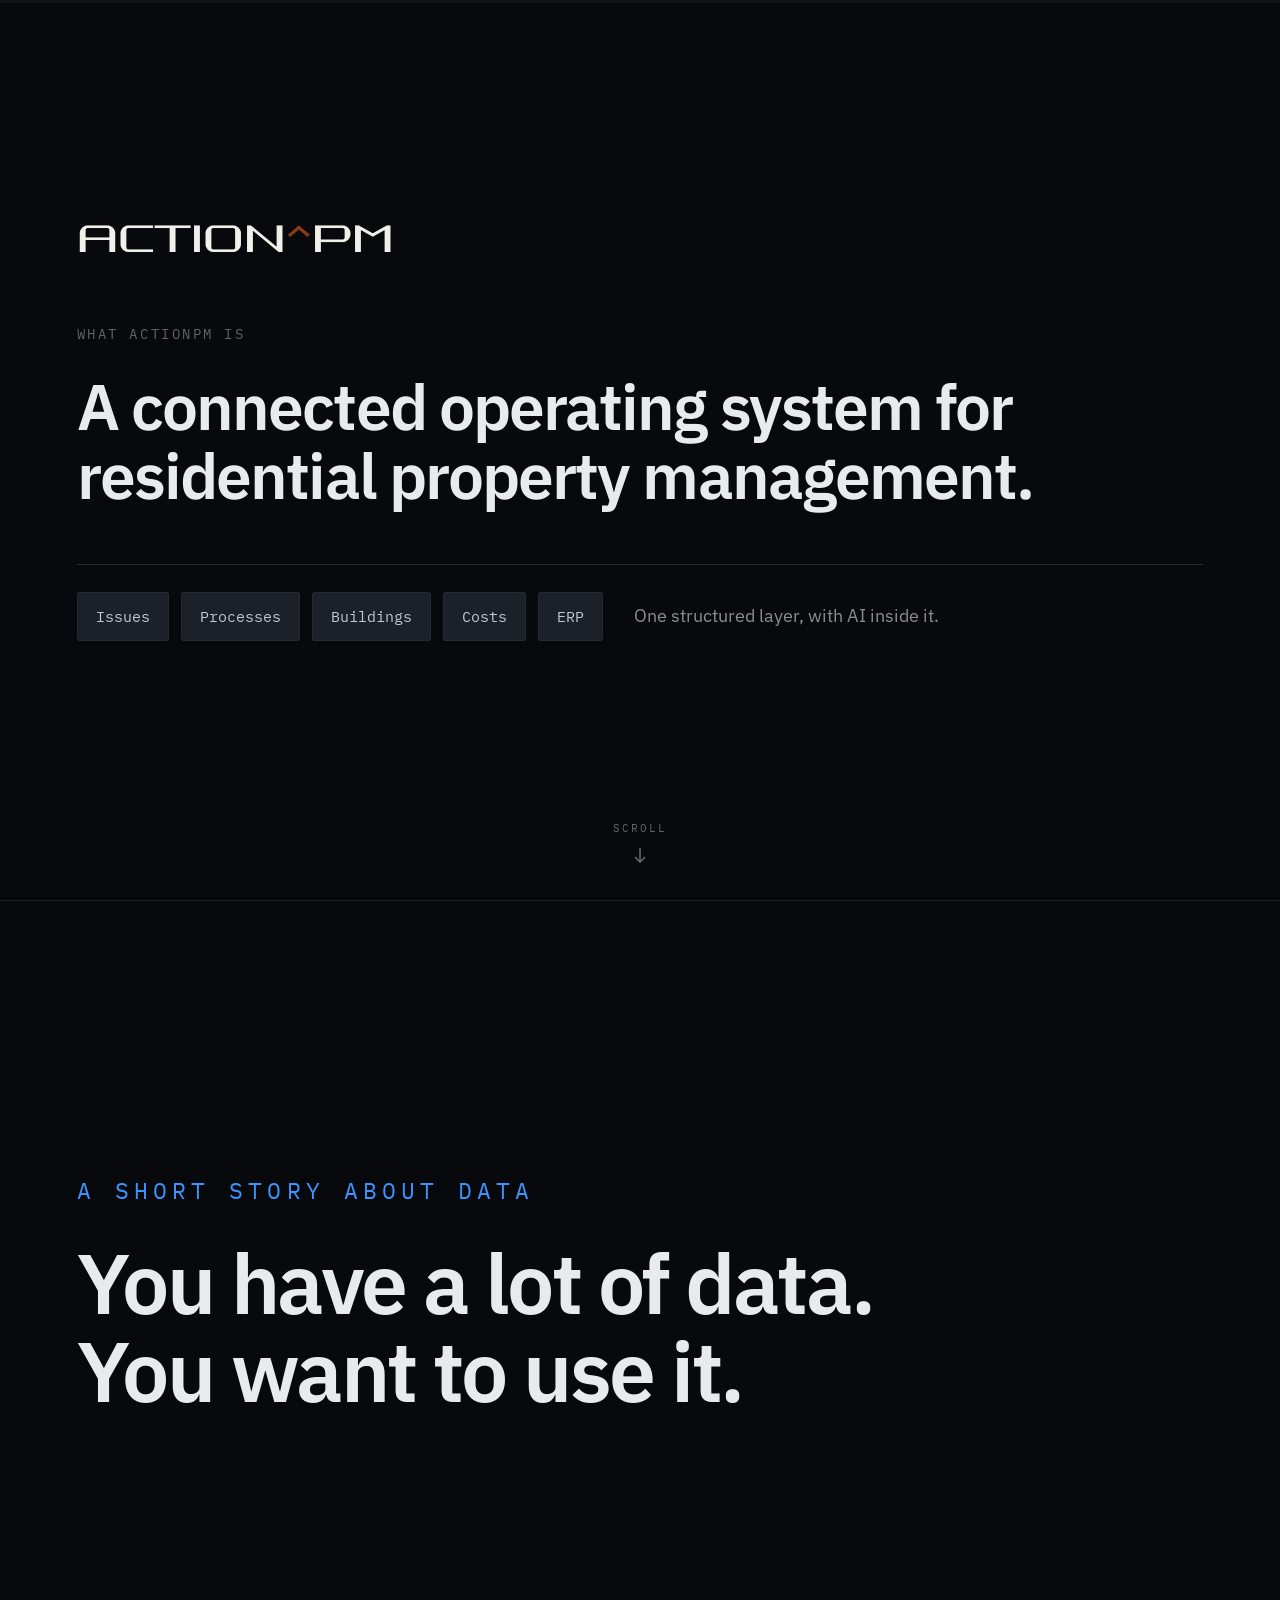
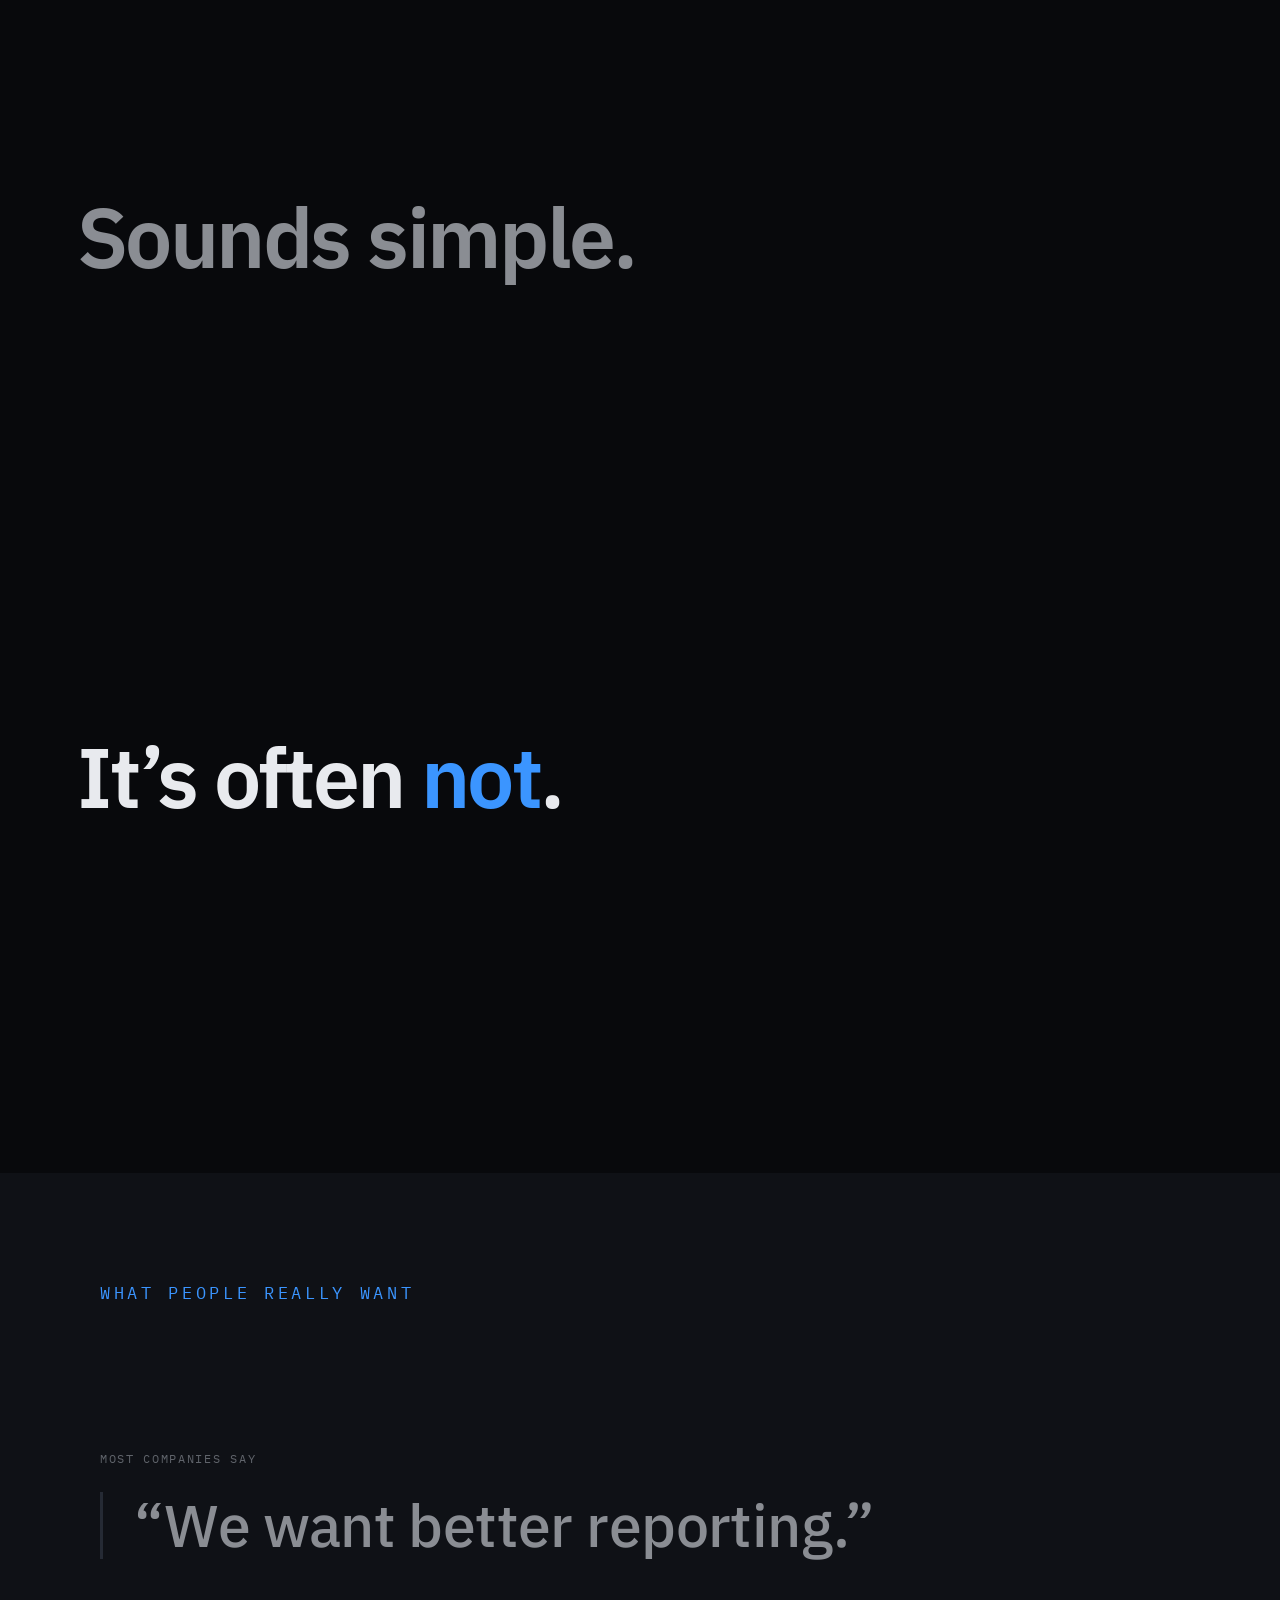
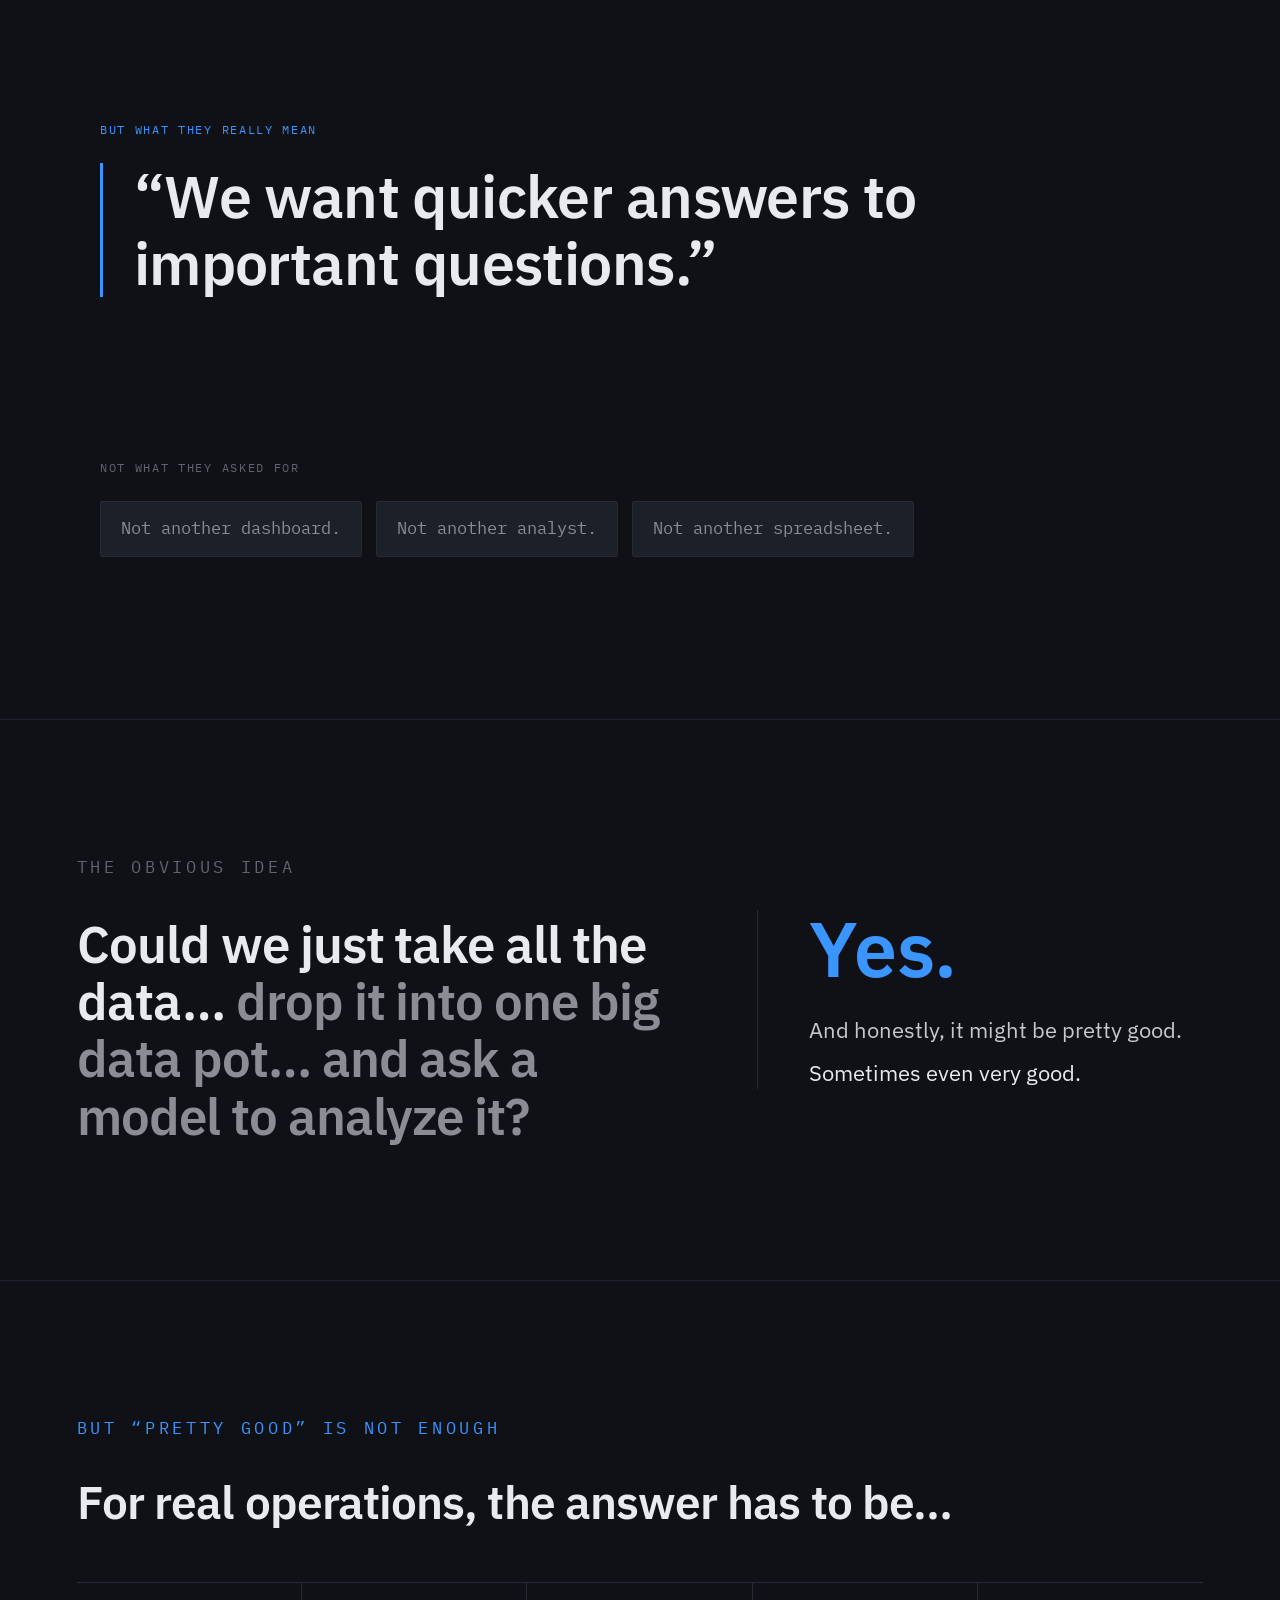
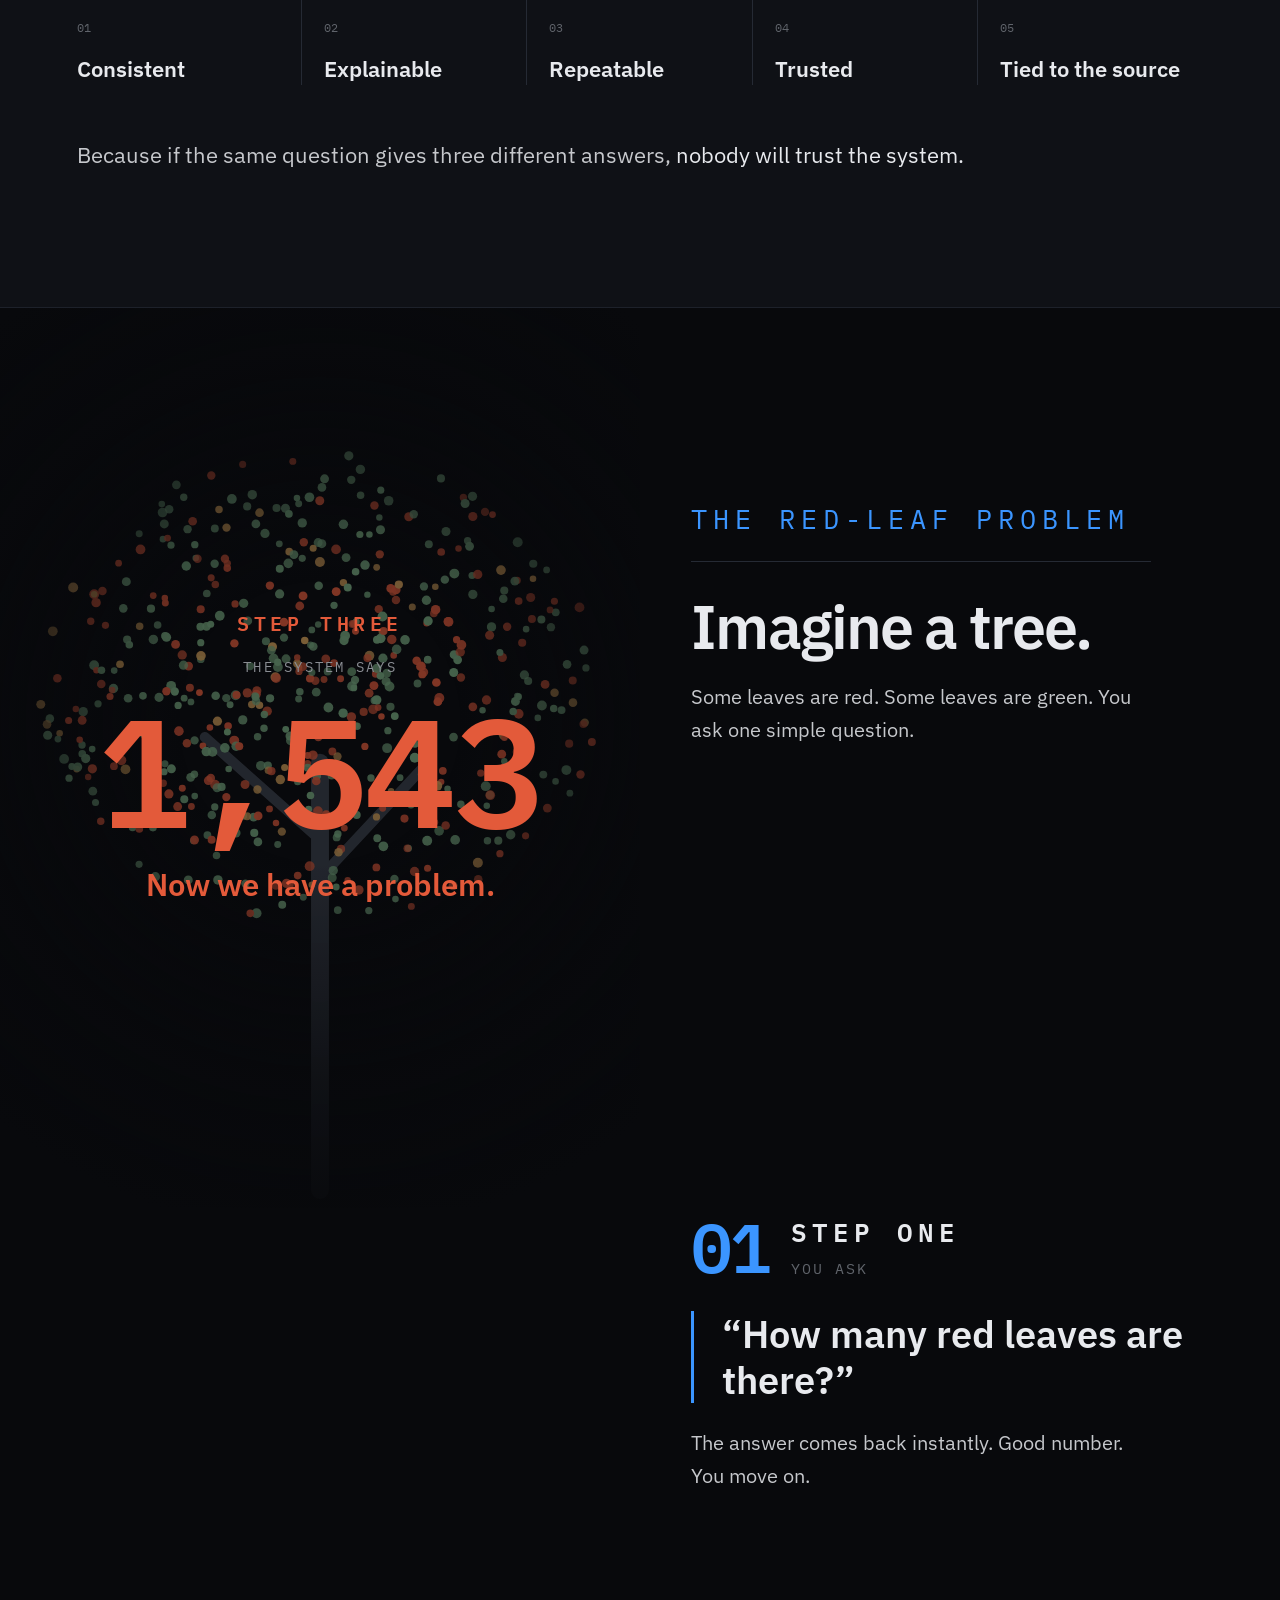
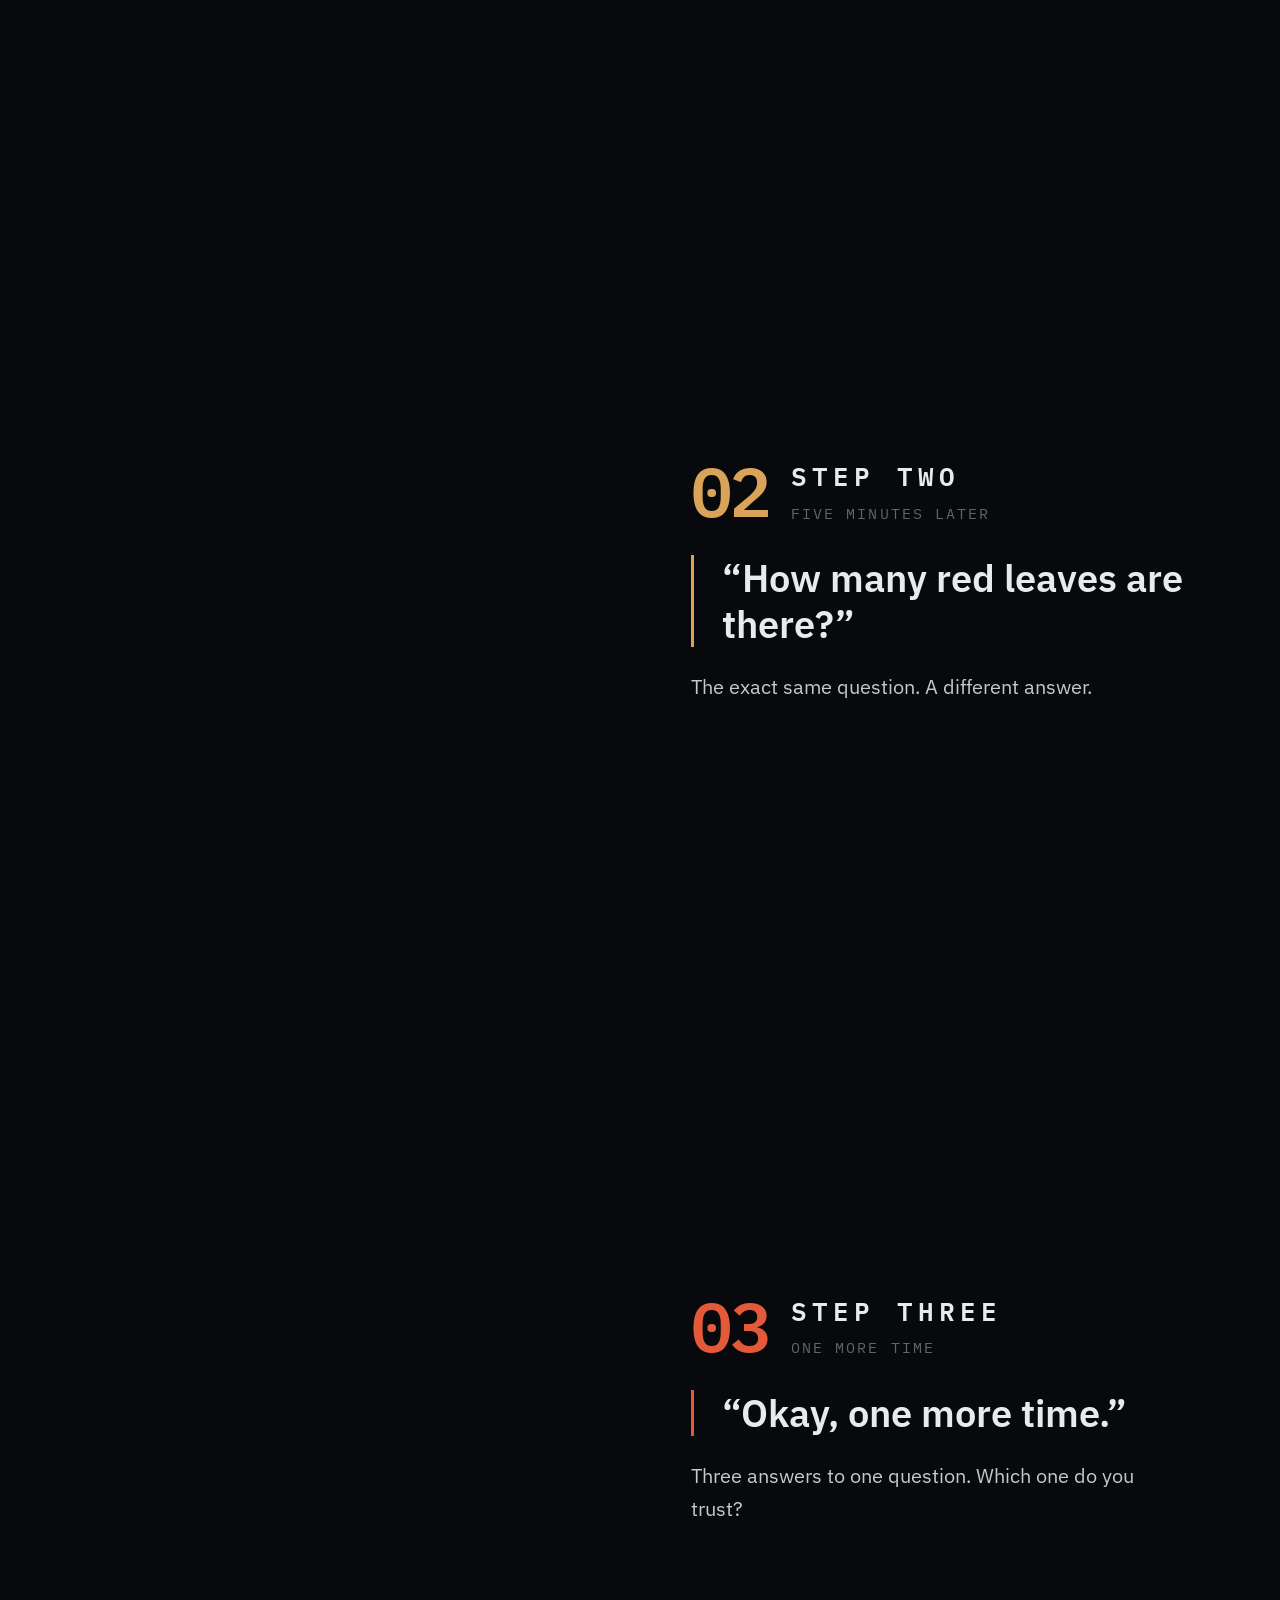
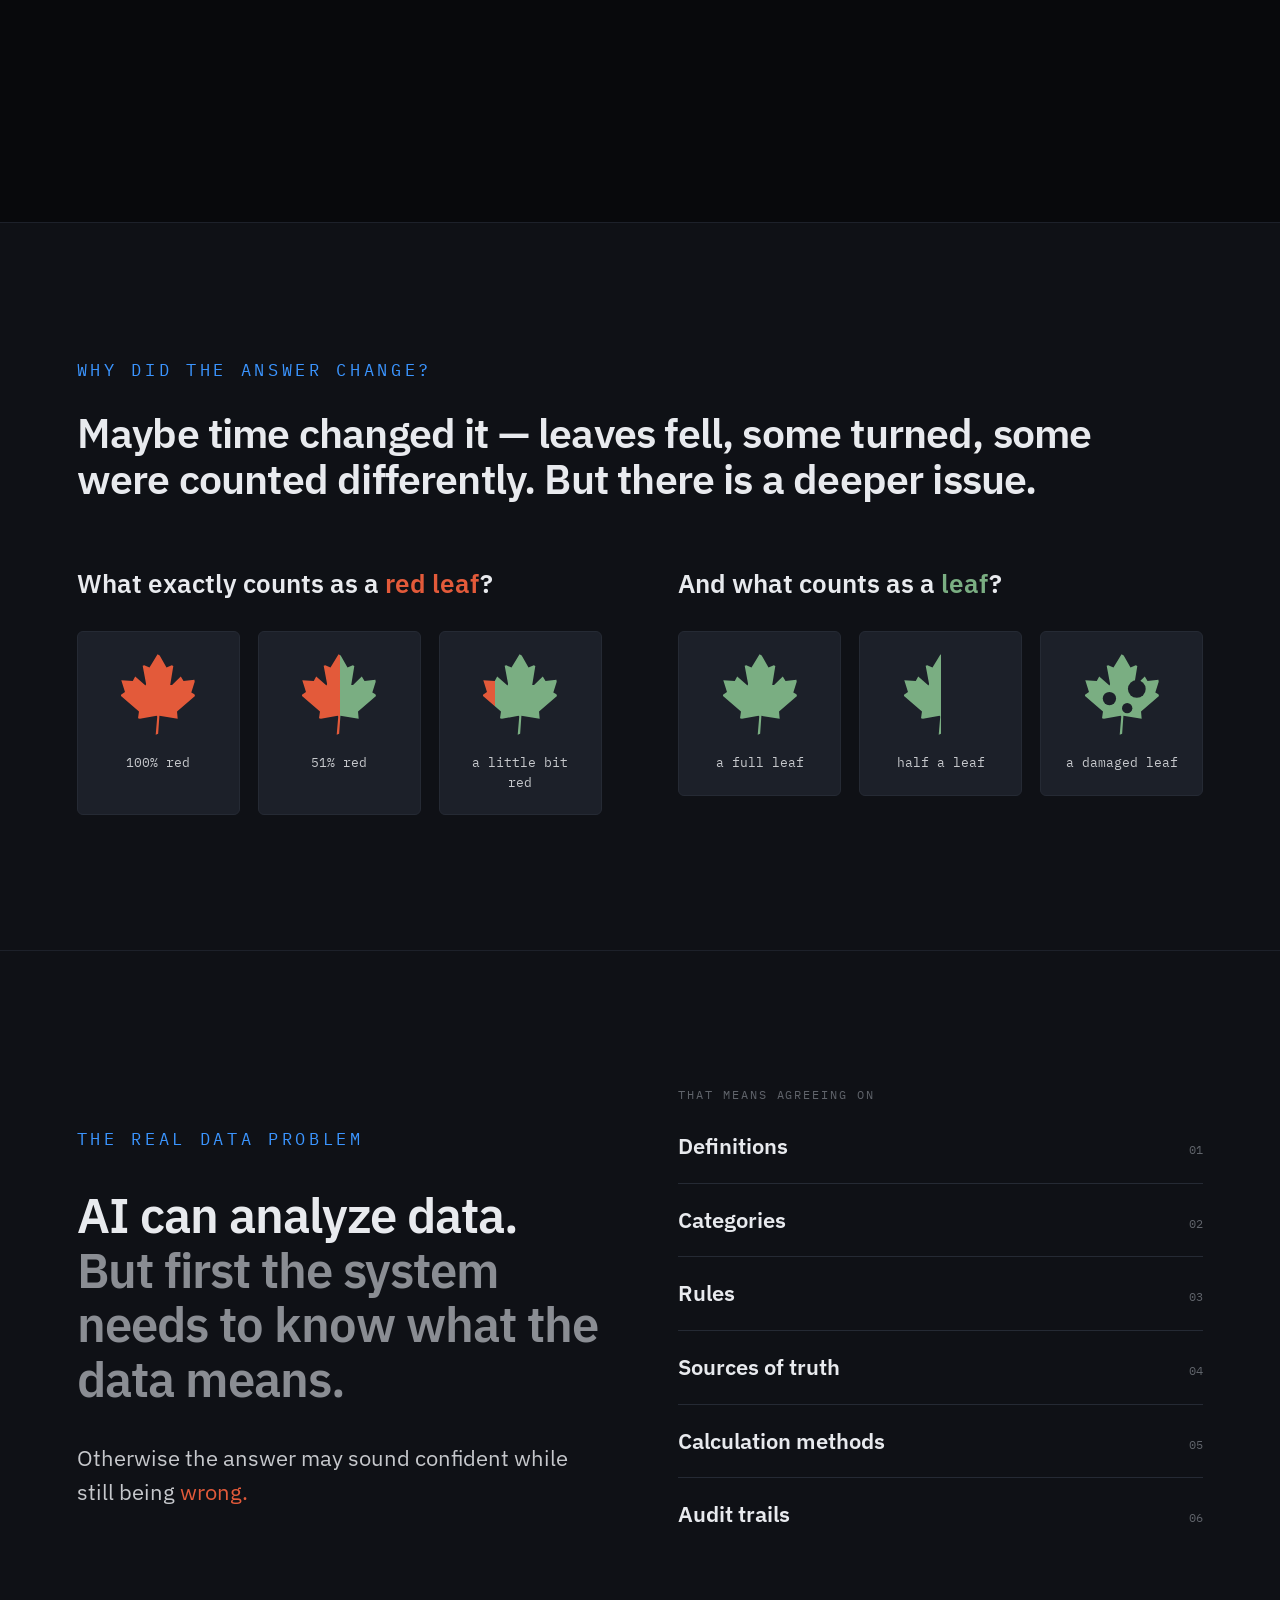
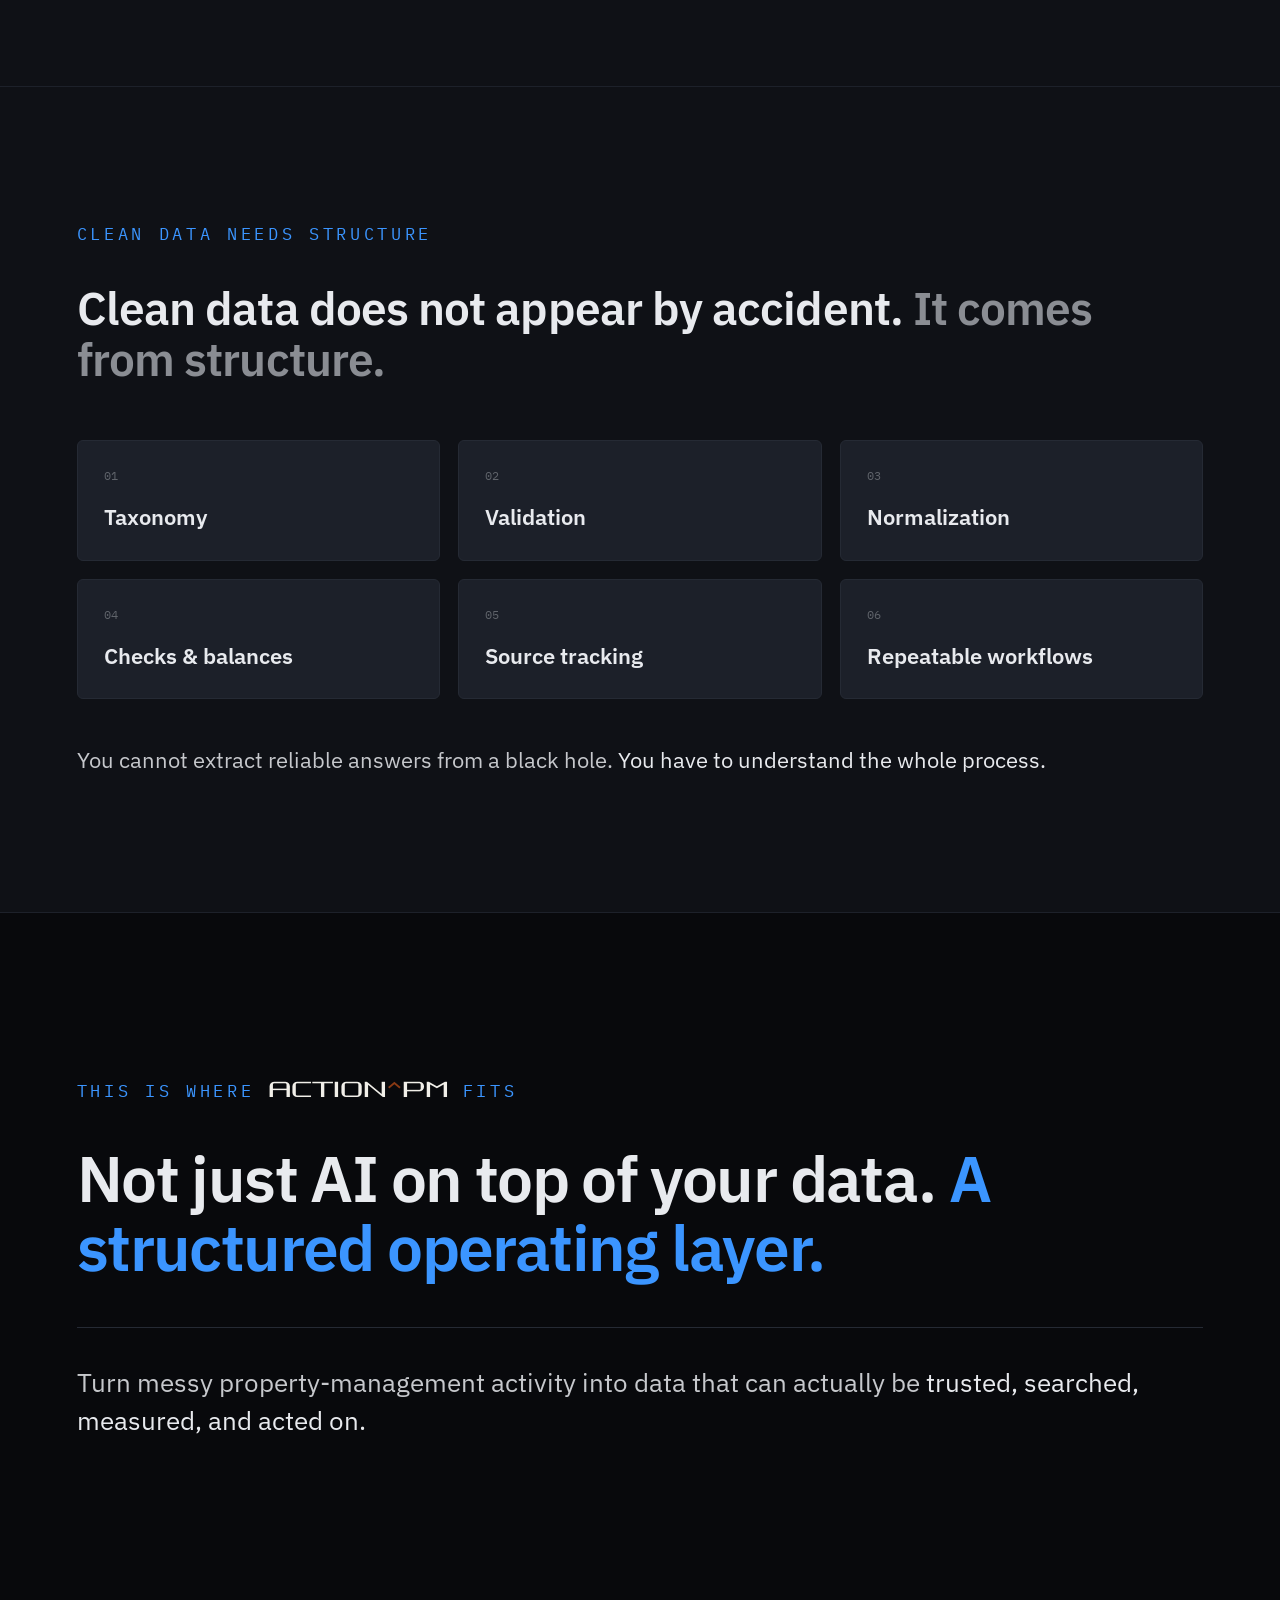
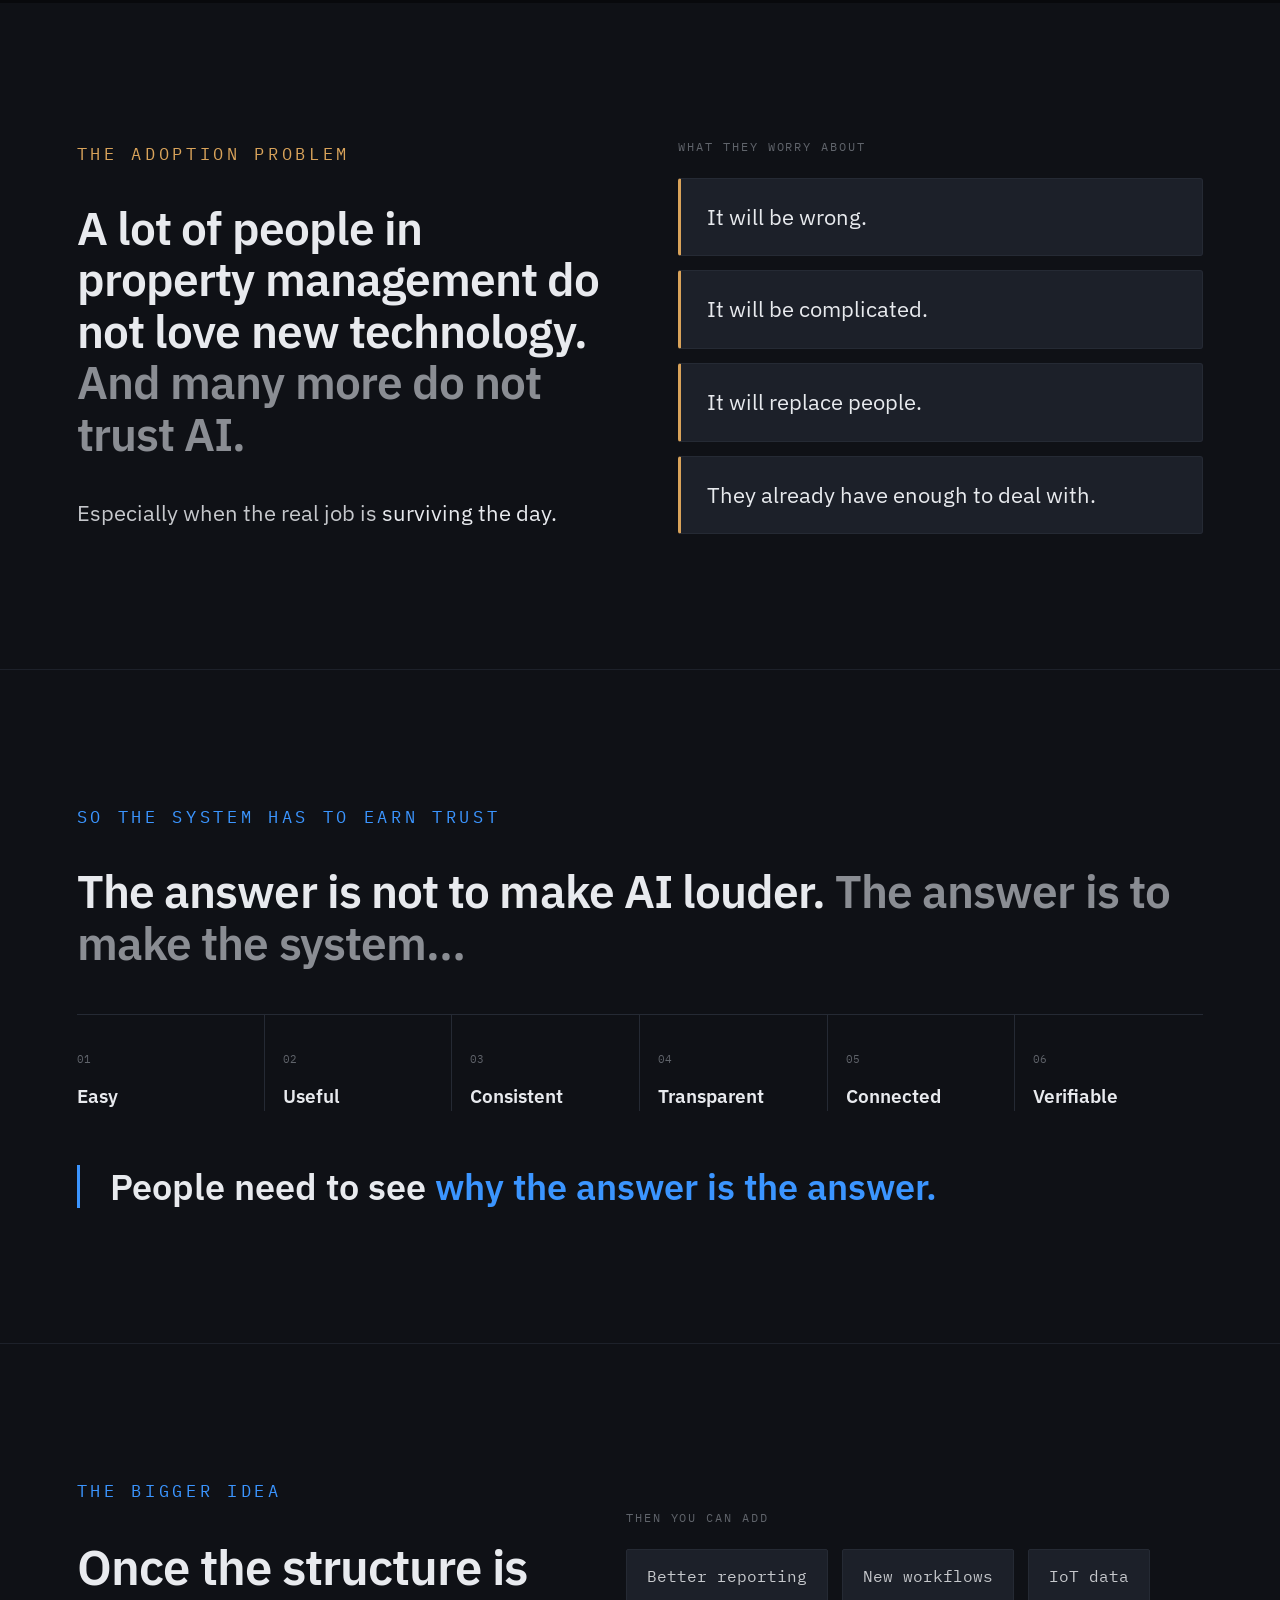
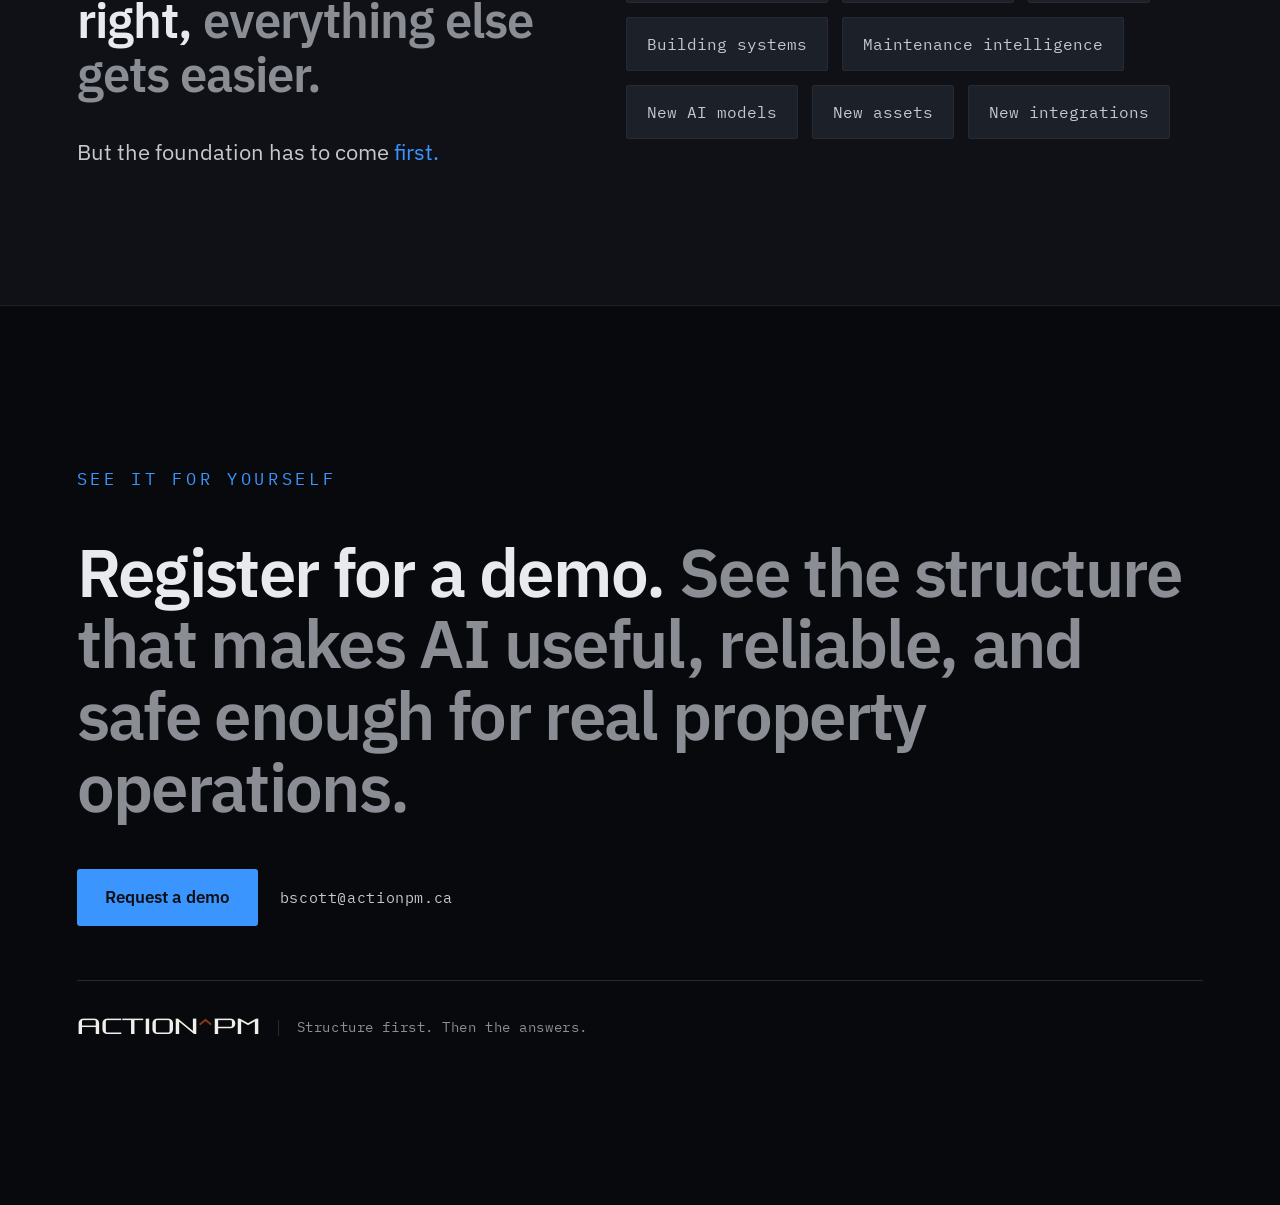
==== commit 5010cef3: "Add files via upload" ====
--- a/index.html
+++ b/index.html
@@ -374,11 +374,11 @@
   </script>
 
   <script type="__bundler/manifest">
-{"c03a42e3-6951-4891-9d66-45ace9116f0f":{"mime":"text/javascript","compressed":true,"data":"H4sIAAAAAAAACt1963rcNpLo/zwFxPHYpNRNXWI7ScttjS3JjhPJ8khyMrOSRmKT6G5KbJIm2LpE7u/bh9gn3Cc5XxXuIFuXJLPn7Jn91lGDQKFQKBQKVYXC8jJ5v/1xe//N4fYWGVbFhCRxt5rmdTqhy6yKlxfDmpH//s//IklB8qImNEnrkOzTwTTNEnKV1mNyFidGK/L0KRlMc1JNc4KVzsJvvCmjhNVVGtfe+je+H5D+a3L7DSGXUUVOTxM6/FQVJemTvcE5jeswocM0p1BGq/pm3az4sagmUSaq+8XgvEMu6E2HXEbZlCLcC3pD0pwUg3OyoYEbVW8JzacTWkWDjPZIXU1ph8RFPkxHU6vsqkpr8zd2QWYB6QHwowt6c0L6vFSjWE4HWRq/S2mWzEPQGQevU9+UtBgi8gv9PvHYzWRQZB7ZwKIl4nmkZwJa/+YbQpaXCcxRRaO4Dmv2DSHDaR7XaZGTEa33odgPkNAERshqsk/65CrNk+IqxM/[base64]/UdZUOpjX1PYSPULyAbGwgktjEJv2tAFPTSZlFNe2RJA7TPKfVj4e7Ox3x9Zz19Kg21J9hTa/rzSKvaV6Tr1/5wvA82YqPQf3AkeCvWYMdxbwc0uvaZ5UzJ0VJ892ojoExll/BTPgbvWN29K/XJ4vBxuvlkF7TGJsZ86MazZ2mOCsYJX3glTCLWP0hT+j13tD3Xi1DH6/N6RZ1+33SXYWR8t+vNGphCq3n9iXJK7pjWRpT32lMljS4o5WTMKP5qB53eF8WeyQFcCmsv6293U9AusoPQqThu6qYHNRVmo+AIB3iwRQtj+tJZnPY/2Ye/R/mSjWaKrqSjIkshr8ljhxuD8egaMJ/csiEZLTmIBP+u65u1Nh4OemTnw72PvKpxP54zRmJkf9l7Ud0OtP4ij6+fpU7nCjATa7A7d6Dr2+qKroJU4b/9XmlIPj9nYtVPDiXDJKYfCTZpw81wify59OnEkuruG/iumF/6zWWXUVZTfrkVqAzLCri8y8XpBhKFeeC3jDY+Y0xAr0ujlZOOG2eeAGCOro44WgeXZyYA3QpYsKFdoFYy2SDY+TQrIXzkvhjNMHF/Cmqx34Z1eM8mlCJIHISUpOXczZv4SpY3jQuEvp5/8NmMSmLHHa9spWtzMkaRCgay5CVWVr73rIXhGVR+gH2tF8UtWctUagfVrTMopj6y8dhEh+HIHSeLHeI5wXmJyjeEOU2tJmxeQ+KQqhRoBK8fXOwfbp5cED65Izv+SzuIsRxkSW0uh1E8cWoKqZ50ouLrKi6k/TaT3PCqtGgE0+riub1Jnwg3/+1U1dRzsoIygQhCBkUVUKr3mp5TViRpQm5B8yLlbvgdKsoSaest1Zerw+K6y5Lf0vzUU98HBTX68UlrYZZcdUbp0lCc077v13Qm2EVTSgjLO6ycZrT25W/[base64]/9AOLUqRD87jlohdyopuDf6pHNIf3jZMKsTcR0KRx1bssoSQDF5+U1+b68Xh8Wed1bXS2vl1fD52SadidFXrAyimlH/SUR4ux8Dy7fuYLlqqiS7qCi0UUP/+1CgUaxuSyTlJVZdNNLc+C47iAr4ov1qzSpx701Olkf03Q0rnurdOIKIYnnJa3qNI6ybpSlo7wH6lR3UNR1MVk3aMr58MWLjvz/8NtgvSFGsdZKB/4vfPFoKdkQABLAlNGqy1BfxTlvo8c0rygrskua3MIsdYfRJM1uenPmCKvgigm/f0Enj5qzuZvBgzlw1YVgU+jb8lpJIcGAK+Tb8loPe1ywGv8bMcmprnTWlbNilMZuNSXV6qLsAWtndFjjH7918XzSW1t9/t3z7799+fy79Ul03eUs9XIlHru4vSyvyeoKzKomwF8GKysraytiSv8yHA7F2ll70Nqx6fG8vF6/Gqc17WKlXlnR7lUVlW2SmA97eZHspjBgRj7tf/h4eAoqxc6Hj1ytSHMSlSVbvqID0JcuuqyORrRLr8uiAjWEHE/XVlafkwtKSzIo6rHAChqymzwmYPzITMtbRUdRmjMSccMbYTUtQ7K4zPf5CU3SiJRVmtdKV/tbGY0ouSWTqBqleY+shC/iybrQyghBkxjtEDSDkVvCZUGaszShPRJdFmmiK/8FMCmKuqP+Iq8Vm5BbImQAiaZ1oVstdsiiktnwZzSsaaUQJBxhvit3o+R8yuoeoddguiLdKzq4SOvu/CoKCjBFUhVld5hmNa16BGaJLKQTIHaUG8Duralgqh2gm1CQfaT7ww/MgmnUmFZ8syDhysoquwdeWlNevRsX07zukdU5YIdplnUnBcwGcMg9YEFCA5eBxaWa5jlshiZcFAapg+9KG7IzpbyfSdPnu887O6ef3ryXOrMHe29nUCQ3t1L6g0IgOG1lpthF/vFa8opZf4ZKujqiQD08pBSVaU7rkEzb1OCcApo8HGJIH76EbUcWPJ0ap4aNJ8tpWFNW+ywa0i08wPgSTmAc08yzDjF7AtvI5/0dQCiEs8nn/Q/YIZ5jBAaKgM7hWhNUHW+c45hCpXFuM/BlEk0TSQmveSZjdx/1mT5vWh0CKr4QOh1hGErEdNhWNGVhaLOBGvMgzvvzLFnc5tw3bLLWgVswBenfyR/[base64]/ooasPmwPhzSunVlX5JsOwL2C3wRU38/xZ06WyGqgmRDHErLpgIVRkvhsOjA+CungdmK1SmhGa+o0nCn27JCjE/VB8CEdRtOsZuY4d+mkmDOYxLDtEde+l+YCFzTK7dI6gh3gdhZY6PLal6TvVt4Ijy5ONkKB0brRBJj0Eg2DoHSRlYAk3DB4aYzSJVRiDtvpSlNBVB77+6i83YJvS9KkAz90y71LWlVpQhkfVeuyVj64vu3v04tNlonlBN0GJj/Zn+RiDSuaJ7Tyx77NuoGATDNGdft5lTvEWvti7HKRuAZBel1W2iD4YWv74+Hp/jZ4hP519Kb7H1H3t9MnJ+Kvle4Pp09OFpelPvTx8+7b7X1ZvbtxnCz5x+FxshRsPFm2lRp+YvQvo4x1SMMTBUiQPtEOliCsq3RiUnQB6qjdk3OI/gofwayMZmzfAys3FuHohJG4S1ZFhQAr4JGQ/VpF5a/jIqMIo2mOtzFHeNzLtNoh3dWghTvoF9InwzRPDotyh17SbPvLNMrS+ob3YCD9xRVJGSyYuT2udAj9IhxizgKv7mwoW5ElAFCUgiIaCLtKQTfy8au5kGOwYXn9ft/rGStVkAaw7fdJZaxPXn9hbv2F1vp3gLdqiyU7D7RR19Q1G/yx4Ck+Wpg/vUFgsxdvC2ESujn8aqs1jDJmVMOfbfVAO/FaVEK71jTnwSKJN5f/1Urk6r1gZVH543QyoFWD+4yl8bpP1mBJWHR65j0DGWiR7pkX3L22RO3GMmosnBY/j5gLPAro+WgeBloXrnEySmiJh5UVwzsF5SmWkZS8Ig7u6yRdWrK9VDiQVEmUgENdWpIchrK4UTHwzNWDTbpdW/8U2PX7sMM1GaT1nCT5zCLDfBHzu2nh0EH484mY1vRk3SBQzEd8hK7N+H46iSonZv1A1tdEUvUNOiFriiZ9s/2CwY4pqFknspI5DQAtJa8FHFG5a1RWbG4WL3hBABSo03xK7SlcsIVyKnertvoy1EIRkSyRNd3zBokh8qnfB2c6/9NraIO3hBsKSdoBSLM7OEXKkFnL7usuLGsLBoVd4BhO8HgjdQFzE4ZarUIIeCqeVjxYjIHgRn/1hqhEelh+BO2PVk5OdCNgRFEqmRC/XY3TjMK8WQx6xxoNrTnng5rIEfG5QhYJ3OHJ2W+rtPyv42RpOXCmf9JKAuwWSYD/[base64]/IF8IIiyYlYZMoywgroxyjYC8wGLbIR3gyZtOSTBGRq0HlieAHMWCPePgXnI8Cie/+m19Pf91/8wkOovhV+KRwbFV0JXxUIvhIhLDKb/hTfgLrrPEJfspPIHaMT/BTfhoWhdEZ/pSfKqO8koUmHAVkbAIXhXFUcpuz/CIKgAYzc/SfP4rxi6AXCFzezusqpSL8S5RTUSYpBpKr9P2jiw65PMHT/dFlh1ycWOTd/gVk365B3yKPszS+6BGvyDfhL4FvkcfjKB9R/gH/VF/SvJzW+OED/KXK2XQwSfmHA/xTfbmgN0lxleOnn+nNVnGVm9+mpfzyuTTLy4oyJj99gh/q66SYMqpg7sIvCyp+F3DxqwEZv9EcPSDy8zb8tGtkNLqkusYO/FQ1hkU85ai9g79U+SCbcqhvs6mGlxTTQUY1pbfwt0NvMK5d1xOaTznR+e9dmk9tvCaFidZuYWCF38ELrb+DXcP5LiaPfzbmTzj7FFU/8d8WXUUdQVlRw6Ct+K5wFDUsLEUdPQOikj0HopaeBVHLngdRK47ymGZmtU0scesp2ohaFnVkHUEfWcWg0KioVYdlPa04Yu+LWnWKpap+VrC2BjsFm9eiLqbxmNVRxXE4hJ8H8NOuQfNEf9/OE/uroj5+tmiP3w1qYQ2HVkkVjTQKW1U0sjGA7xIB+Gr2z7/JieVfzVmF73pK4bs9n/BdTRJ8tmZI+fs0em9kkY2jqikRVfVMbFUt5ZW0636QxZp+yo+opkCVAGRTnMO2jCF2/kbv6F+vvWcnX72jf3kni97XZ0f/enay+CxYVD7GD7uf9vYPTw+2d96dbu7sHWxz8xrs1vt0tH1dig37lX/d5T7Lr0ks/gp8jyyJ7paIFyy/Fvh6o9Qz5b9WF4Txzj9mgX8UdX87WQJbn2HwO1kM/GO22A+WR5ZFj2sgm6BmQOQx88HBKLU9aW+F0CQZoii2e6trGS7sn3YIKzskR68L2MXAjF6SJVOxWcLPOuQREV0edYgfY32vC6OPw7rYKa5gRTEKRzKweXEFo3EukmNg1MIe/oZTSQv2bbNjDqLukIgj8wqQqckSiWAqXr9alr+9155Gp72z5Vdjmk1o7R+zr6+D5VHaId4r8Bxj6ZNV7862x8u83jFbfC3aLqvGr5227dNoGAuEr6SiUdYhUZZG7MQI8W1oH1rfv4OKxGRnz3+1vBEAdaAPIJC/[base64]/gUNDyzuwg+07OlSee+mLsHq7i4YQIubBcwoFryxQG/MtaH3pCBQgom3tNYJNsPVoVs0XC8CPkcQqILBkpbdxKCVuompOM4awmw+0tyT3zX5ldgzFJZTxuMGQqPcGMXLQN7MDB6IQpqLWzBJMWmYZAGwXkpdbspd4I2QGlLBQW9dYzxRlUZdftXB/YTz7AWBMT3zJkhHdbjWGWtiYiCFFwgg/Cd4Uw1brbKAqUbDotJNYEd6V1RzGljoF7nXgrk6s/NbuRB1VeSwF17Qm6O1E3t34sVi3r4N3MkxVi2f9SO8dmuKZD7RJ23S5NZs37GZqKO5Vd2+AY3zx72Dw9ODw3/ubJ9+2t/7BOrw8iL52+npp8/726enZHFZGaSOuMoqA2ilCgths/LvCoLn5I+6kMdOj0dTy194jUD+wKha+YNH38lfIg5XwQNFflhUE9DTOAGUZBzjiY0jdgALysdlZctEMIT15S0r/C6EErq30eYvVQXRuieqLQjDor6kZTTXt7N4Yc9xGC5EWdZq9RRKyHTOlS1uKmpR6gCeu7vh+oF19Fg93JR3LjOE4wjkzCAaBAHgaYV9WKxn3SybmhfAYHg9Y9htusahCOVCJbdtN6vLzIjzc2OhZCSY3GKXlxdIXjA6GVW07JEkrWhcd/GSbxd66EaMpaMcGmP9usz0FWBD95bHD7071mX2UTvtfB0GWUeTEndkZ+ODbRH+ObwpObd8hJLtne1dEBof97a2TemL1VnzyqjYGjsyEAPQWFoKGuLDYJ4Y+Abh4cUS6JYFAk8Z/jgLAFIobv5YcV0YxM11h6sou8BQsYrmZn0xT2YrHvmC19m5IhTX18h6EhzXngZSexpgNR7Qg5XhgxwWBxaenkZ5XkDsF7jBrKmy42iweoPDLOy5ymSyl2isVBhNrBOOK186AMWPRdMg5OHZvj/go5DiITAF68HOh63t0w9bp7+82fm8rUJ3Vro/RN3hye33sycqXGdre/Pn0829j4f7ezun73b2fpW1fbjfMfzK4u6wqOA/sDVps8JXuREHDqw3n/+hQMjF8ZVfF/6KMuqrOnd+5f8JnLiglG3R+GIXIsAPo5FP1RkcXUlZCMGi2UetwKk7BG0xGDLUoNHMViRo5lyXjmWwcBeM7N1RVgyirMvioqTiKqUXNPpv5QAYjOIC2ipiyijlqjJEnWXzGMG/[base64]/MekyoGU3hdAgN9hZu0YNoqNrViHU5nS0aArEI68s0q6DA9ZVC25JLPIUcIJagSItxERHpEtJqCxq/4LHPjzcSqMCX4FeG+nFrWpnmBvEKyZp0r1iPVBInK89/TWaXnvrDaDAH5zhMcgY+sDj9opZVVRgokKnEeyL2rtQsnMRzbLBEe7x/ywRj+MXODg4gSSN0NdbXOOYeofZ6QHsU5hB/4X7mFkje/6AM55QAUCEgWfctjzVEfA7fmyuCsCruRKiUfD7kVEg2xcRwn4A5XTgMkf9vmVnjmjhEnaLhcaWzFG4xL0E5C3qu5fWWB8xpwgBIscvVeeaUsjUyE+X7Uc3Db8lPQJXbmAX+zlNmC/qpsnP9Ibh2V/[base64]/vEBC+/ri2uPuilaqYSThGZtjZT2avenL4Y5PRp15IHPqiH17auoymnyY5GhSfNOtclgnyr/rG5N+8jWV+PI0Qy5mQe+boSnp+ou34YH1hzveAUWNbQyjN0aF3GEvlFCjtcya4DI0BYv6LPIaAg1fO9IX7E9IdBRAw19+MUdi0hs2heLZnT7fH1dC4Z1d3nDjFFf13NN7KqC0AlAc7LrEy9oWS6OJby+rk3haBvuAd79hnvTbC8lFb1B6GPp52oTPeITCiAykz/DMDTM/qU8uNq60YKPbgA9vtKNamveAiiNnZNfsOkbF2zcSL8FMesqkcTH4squJeLspIUEwqk2gPdaTAmQRrGoumjNdGAYN3KcckI8iCHzOo1yIbJTSNwlrK88iopnJiBWZgJPk9aAfHuLbFtK7lkiHpnNPKeipYfZoYfEXcpOU2ADp2hOpySnl7SSk5XIi/B8A6YJiRihk7K+sZFzUGthcxfjdjq30fgB9BWZMBrElWMzCs2baRYDGmsiZb9EWZpIccv1IztJ1qXDOmo4d+3qKezql3Mx4EsAVQedsosXeoOiyGiUt93JsLoXBLyPaEApaUy7NOxonFLtotPaeS3pmaWsfk9BgpqG+oY5A6opu4WpGERMXCFuNImYaJDWdOKZbcCa/[base64]/MkqyyXR71WgWLq5ZY8uYyyB4gTdAS2yhOY1328en+/ULiMsmZj3rsEs6Ci6k18xNegJQvhAyTJA8XCJXett4oEU2OCVSwRf/qUtAqCSzGkBjDpmcNT6e9k7FZOMQanWcUmWDtntByGLAbJ52wXGFrB783MtaXb4plCDBiEozagzP9ugLKOt2WGtuNG11Z0h2XiBlfEHEa18hu0YWFVMOBx3lWg25lXfm7jXseLrt3muCCNAByYG+M427JT/jkLQQf0MHUtgHDjkmbA01OJaE+hbH7F2enxSbJaFaxGh3lPk29jnjtdLZ1AuXTlBmFZ/rX/eoT+a4OgTXs/[base64]/XN2/bVm14F/vPH1L1+fBDLt1BRHfs6uMXX0OfP+fxTskDCPhxB8SFRzsPxL6Av9P7gZXN+xF4wjptPzSAdzRXN11Z+soJNiAVi2kdHbjuBVYcoXP9MbjIswoD992ua937jLDz5XhdNdbOi/Q/zYM/vcmLPHNdhZ+ggM0BsYNSTToTu8/zbNE0wAqJeRbYLU9klzQYD50WgdWEolJFpq2a6msFMBkABrAFFBJGdFlGxf17TKo8zna8qfBh0y5ems2/KMXMoYB+KPuHemZT9v2fZ0wqdL4yorCiRlq3D2DeaQQ9ZnxpbxCCVDbxfApGIcvrWJiAHZOAuF1GgOolK2t/aG1vab4IGXJm1z2jlTkJ4JmqsnoTiSy7l5jxWACzpGZeDAttq8Xq6TU5n5vg54bN/vU4hscCBzSgyJQumzMU99c6xU0F332jAEWrK2ocYxrsBp3CGiisi8uMQTEVvM0wd6JyoB7SebTeUMc6byDciYEyXoyBmsyjMSY4wWalRRmpPbW7Sbrr0Eg6qwoE6KZJpRSFLISFRRbWGNRKo+Ak6Odch0SyKS4YWvDKp7c6aQP8XSnEelMI/lEjbOu76pQ+KhX86QcWfcmhnCA96N3031mnA6Gef/hmlSdzPmieM6sqhDyjGwT6kTDLQq/hrCLcyeOIKuG4JNm9l/5Lc0rPQlj9HMDfVbK2kY0e0UQopIvvIOUIMy6gglzDHuzNW47zkM2P6Rxkh1sBn5X3B6cNDXFgsINz2YY778v8XVPf1MyZ/I241D1K1NPfM49dDoB7ePB6A39jflIQu3Cv1z3plLyNKf6Y0RFake2MmFXQb/hHgBHzizeW8vwftlUMlOQfkmy3xv0XTMicwgiXG7RtEsaWjPZjXIXGJIRlNFAXnCe3eCafEK0Brpkxfffr9qYO2kJmJ2XiJs4Y/XyKtX5AV40sZrZInAHEbVZpHQN7WfBuSr3ByV7iK0tSVIEgO+7fEaef0aUp2EdSE0nm9fWl7+j9u/bO9jJBHEYPy8/c/trUbKDB7oKoLxQZOOKhqRAtM5kDqtMyqyVsC2dRkxkuIbFOQyTWhBommSFg9JhfFx7/BUpO842N7Z3jzcwxwfvbyo8bovBJK66T1OxGWwDvfWB3aG4dYYB4vD4CbmIYaR6FQUR2Zc7Yk4ozqBXb/3IMdT6u/l2Y1xaMGoWPPYAtp2y8Rg6IPAmKeDypx8qy0kDJQT0Do20JuD6XCYXkPmHI3TBvG+4p0Ge026J+G77sXMM+vBbZXmIc48cv3PHLLud8c98Ej1xwyNPfEUoJqIu1XTP2IVlHb/u2yC3EbQ3MBFfBk39qvLPJcOEAmFe1BMtWZM4wtM5/f0KZkfkQHAnRZg1QFly+A98iiVwL7xN3dTlMcE8Po5RZgv1QJzImPS33LvubyKSrx5W+VYrteOfOwsDMOHbr/2lqnvsuLrCzolEtdv4CSxAx9wJ4oYM+VcNUXxwDdiRQTrgUu/HqesQzzxmtr6XXUw7TwEBWjdZXlxkbyN4ouuyP5B6gLyDildQSm4HUirVEdZBicVfB5AYQi5suULB3N65vZ1jR4Uh3KB8f/i5Rdzh2a05qmOeebrDokHRgJ4AMChIvfrn+DvojWStNHcBD8sqph+xm/+g+BaDWxVQtBoK01QDCp4ze+i/SmYTD6Z0+pU/TXNss+QBqcBDWbscEzJMIvwbTXYv2HG1EuDnE0ZifAhipr4E1qNaEIgW4nQ6dR08bq/RBkzaCBDcY3ZmFn7Mxg0tmIksfloo3PdDGp1ozzpynZdg6cNuT3MhebyTtRT2sbWJvahjv+es2T0B/RQqp+Mxxgc5+tS2AvpqPyJkABWZy19+lR9CL5+VeXrz7iyY+0bw9x3sOi4K7lj+EwDVwioGXautLNxlGXFFebJ9KMOUbyOFolBWyZOETRzoXNw4bXDSF/BueCP8fIrzvIgYWs2A7f54IHNAa/oQqo/UGVwoeR1E1n3Cb7oIuAgYC/A1kcXJ20N78ow+qlx9NOnOfscp1zg/Kc0U8xstfLoqkPGo/oEtXhp4ga7MzyD0Xm5Ul570k0BqquFoHKZ86OV+GEcW23LlnFqRZVfP421QTx8BU4W8Fcsg4aV65bwh3iIdKB01PMu4xFKr/FIxaEaLnrU/HtIKbn5yY/cymW5/63RgMN//jj4w0JW8B3PeLDB7aIiLBdHA1lvDFOR1Ar1grPmGebisNhNc5wVa2XwgrmXio0ZhZrzJu+WTNL8V5eckzT/cT5FmydivI2rRMm7CATdjS+fAugQmrNpRcVbF87jy3e+rvEmjymri0qkWlNZ8mWPWOqrrPpcj9BSSaFE6HVN84SJ5rrc0nzbtQ4CSRKpLNaq3Zz93gyeuKMamw4eUCunNGFyd/U6XDwYzWBPPMijko2LGoQL7IeS7M+YXvywaY4YqaMLmoO9VdzTxYeb/vs//0urtotE3/ytIPFsCnA54H1stFlfE0QwAJWpTOMLYiwFcsksYLyjbl7UY0SjqAzTHc9ZwQwdaj65DJtYCx3m6V6ONW0OBX8dA1U0D/DnvlmHVHRCIUM3Dt9H7uoo+oaXaN5CrrDGXFdpCSaGQo5evI8VF3kMppykoCx/BpPQjWrQXmqkMqgXtLrhSbRrh4pdcRmavFH9k8F0UhIfFAiBmXouGNkdTOTC6O4AA+rDbFymEQJ5A0GPPJskI2eXtDojUZ7wXK8Mxz6hkwIGFOUWKJpfdhMKT4nAWjLWEBhWwMYy7I5plD1kgodRmtFEaDfmpdl723xmtOIm3se1+wXS1umE55IZPtGqixp/HlNrSHyP+O///C9yQUtIy1xRuCOEM2euO/6uhs0SrCBgGZRwYWlO45gyNpxmBt/FEfDFOE3AA8LSQZbmo2eMAL7TyjTMLhKcochuK0LXr9KSQngp6KEC6zN+FviJnSEfVgmoxfZcnlUhntPQq3L2kCkDqmDtBxIewZtCTxwyhO+Qn2b5T6cOnt8wHvT09LJHVjrk9JRWlXsPT0E033xxrf4aYIhAAtGFPHTd2rAtkz/WbDkOEdPUobCYRBdcL/atR3GMUQeh0Jsd8ln7pdXAPbYDx+IcdAfw6GBU3ZBxUVz0SCRlfFxFbEyi/[base64]/4BtdXnSLkvBr1Shl4IUxcgYnd6T7mTnFIHCAZ+At3TTKCF+qICUh/S9/GDCqCc4uQsNcPXWXXUWlZTzRq0WsCdVf0wcGOVq47ejrV/cQaixD6608sSwzYXKCbXNHLq2p3EL8oLnerb3JSXPQqKQ2o/kVldhsVJEv4dn87PIUvR9FhxB34NgkwNxmv2AUw3xRdsmTr9wxWoe/+VVF/3euzyai5tQ6TGFfB2gO2vjcejtJw5c2Mj4a26ysObYVNWMbC8OwUS6S4IANV8JpyiBpBOOmQ1it0bQeF9UzJpbykraHMcoXIto3QRk8Pe2WFR2m1zQxlvBVChTF3PBlSRNrURokaixCELA8FaAOPe7IQOOOGVksjMisRl+LNoE2/MhQxx3xHVbNpm+ch225pG0EhuAqU4nAOEQRsyDOtGDP5+U4q3BM5z/X23jCmlioz6cRu3H1AqVo+EwmlEGlBjjyEnJUkFlg2GztqT+4ikpDbis99QpOMM7hb8cQ7Vy5N2fdsLvALpJRGDU4l+BcAiFvQUg4D8ZRBUnHUNSvk0QcRg1QFe0O04oyYR4HNEC6A9wJbA14EBoyQq/h8o/[base64]/Aoc2r1Y+GJ3G1Pw7lk6DJ9q8aeR+NhfvmLZy+v8uYaLd2/gk5x/cYWK8ziHjc1F7rULLyNhwYmC+SW3796vwnN1R+5yJum7XqGGJsORmn9pPoLWrUKtlzeDktmhnu6kZSqw73+A6ji7QWuv85vBY650YvOVpwiwBqL0tccbMo68b62x+46EoMsd0zzxxNKvpiBUTczN8xbLqyJxaEN/cd7IhIATxPgxEAZm/nRvVmPgLgOjAfZPl2rKoxTcxTtCRtRDCMORweC5hCZOnordAdprrkH8yymVgGkRrr/6wRjxrYc1JVmG7yAi6yYA7xJR2nFnEDBuweCLW4jKD/419w7PZaeQmyRHSnEklhu/TmdO20Faiw1u9OK3iaRZVhJu5+MEUqW41mD0oj0bTwNiaJ+PfTklnrC1dtHg1UT4LkB0is6rBdlDTbjyuClxWXksWl9bDvUsLq03w/8Lc34nh/RMu8HEPMs52WXGt53fxgWKBO4nVQp77CPKA0Yl7UQ+0F7VomKqeroXRffgS5byvfK/ernBrNpwSmBTGsSrN18BFH7iMVEcdx/JihQGJneqP2eNM5J0lYfX2pxm/GrxoukrhVtVCQ0f5+pVYakjzIOU6ThGOA6ZhvbF4ucHJ98kzX1NuoyHcuPpkyRxdHcITHiBO/yRJp/o1F491j8LGxQlhCD9VBcSZVy566AvvYdA4buUdk31OGliARBGhvOiMN7FRfzs2JP6v7ZtrCZboiPti1zUkPvQ67hCsCA3ALrk/8bCKFQEfzia/3O6EHY/TWrzwgbk9fUsDBzE6TnXAyzhVhkIFeitlaHKDWI2mon/UgcDKwzTGEFweBzJllNviVowloD5tD4c0rv2mG9FMUcO/Csi+n+PPZq5Z64jhGBTs85WTEO/WYb52MOLA5kIyZVmHqDAZ0nAxOqcdtaBbuYNbOTvC/MsDqgxHqRRIejpCcRFRxC2bDl4+3UyMpmM0ci+66i9mCKp09om6yF1ypbQg/42iihmaOJjmSUYTJzBRlL7NigFcMrTDlgZZMcA7eWmeFFeoAbBiWsUUqjMrzhDSpmLtDf5fuLgvw7H+4gXw7LBzOBKDGph7A8AFCMYtAiu6Msl1gPX+9pvNw9PP+zv8eZO6ZL3l5WleXozg5L1cAYP/bfX78NtwdXk6SXgB7NmJCGqepHkocgBoeAf7H/DwO46+/f55d+v9zc71m5vzLyvDHw4+lb/Qy62XH0a/1Zvvsnz33cvi1+V//P39ZEiXPrD/+P7wy3a6VcU/Xuzu/Pzh5TB9u/wfDvCtvd17EO4mxaSBNBTeizjAtpEfHb6/Hv+2tpr98v6fH3fj5Ke9my8rq9vJaOV8nC/Ha2s5u165uPnyaeXwOvrlxa+/JOzgx9Xhwdbn4Yt//nS+qjp4++bt9s58xP82iAY0W4ZJTCK4bfW378K1H8KVZSx3seXAbEwnK9//nCbpxy87SfnTl50vP7x4v7yznX7/98vzbPn68z+z7Nu/f9i5KXeLv7988fei+umHncu6XNv/xz/fv313vnpj3y+Kk/wA70a9kxdnWZW6F4xa2dpiaZHMkr96Bew8h4Fbr2bwmxVgR2BV3COXhN9lxR+IErirRlVa3/QAu+ZqlbFNmt9TtjlldTERV6fk1XsuixeMgzY+Rf70Kcnt543W7YcPeJwbyA3Y//yRGXYphjRyvEVqX1pImcCCv9HkJCW1m8t3Y54+JSOVfs640zIKnzwRf3IK3kwGRdZ84EDE020VdU0TfEu+Kopa3IoWyOtn4OFbIzSZ0RG+FwJZiYVsCt30rsYD23Pe8FYPcR8xOjppkdPqwWw+ce939t6+2Tn9tLezc/rh4+H2/i9vdk534QmiFyvrLXUOP+xu730+5FW+pc/Xm1Go8nL4Lga+Mb/I90W0oXNVM4rH9H69BciGi3WniBL3mQO5YsBmQJNdnoPzoY8wlEWWza9uvPBgPIoJW/ZbwMa3Z0YsV/ykpuZTVUxSRuWted/SpcwxqRZmoZpSkcd/gBmtLQGihF9Hiy7ViUs0eiUR8v2KYhjluaPg6Jup89754Rc7TdMUCxkmouQClVXOcxG8WEkU+xjH9AcFQZWsWxXjqmBsr0pHaPvzorzIb+Cp5tabXiyEd4WjRGmHFbXOyfBdplWo6Ln+oIYND56HcA8pT/Dqn6/dBTNXL2pOmpU6mebJg5hScRlg7vNHBVEco1PX1dXRlcvhih5QIwU1yeQyWU1xmCxQ3AWrENU/[base64]/KJDW0J2GSE4KRJjZeDLinV1Y9eC1F+TIoHpmhTJUS6TWMhmcDoS61Z9s9Y9v6apb7VCC7G4VQPdQZjQYTTNanMk8pbsvFPdpo0xfw8EEjOq5z/ch4kXnFOB8QqIGYVh12G0NpnNydeDpOMsCSN6lhdCCggbLGYaF76GZx7xxxHrEShzxIJMAtAhMgfJPOH9qCUgd587WJ+LNzKYYjJEkhc6UIWPwWr908Hex5AbDdLhjciH2iIKo8sozTAv2UOE4h+ThFbjECNxhWIwmbKanNlSF/Y8T0+KNzsjRQW2YnImtBrz61l4R+x+Y4056/[base64]/3QCzzrHGLBFvwsw3Cx5IG/SbTGgxrX3giM48i5BeD/KPR7Zs3/7MlJFte+BDeRolvuEjkGXQvqnGzuNnvZM6r1S2LO6W09e8NyaFGr6mXyCatzrWHeRdQ+iaRnG0pivfiV4LcnZ2wz+kZ0giYwa9x5BVEEVqJKGtYWxsPJRU7YQy6GRWROuqZYy+Q3lylAyO4J+sbODb8s7dQ5OkC/[base64]/Gq3EKEUkkNO/EZ0+c7xUUV1M0phpJ9Wbw73dD5unmwfgu+CrZHmZZNFNMeVuaS8cXt/KlL3DjF7PwrjIrJJ1+KfLn7NPi7wXF9l0ks/CUZUmqiL8mIVRfBtl6SjvwnM5rBdTuAQ2C8/j2/Mpq9PhTVfkzNOfBo1PrIxi2h3Q+orSfBYOV28Bgd7qLMwLNq7S/AILuvzv3soshPRZvAz+6sE/s3B49eJ2WOR194onFXmxsgKFL63Cl7zwO6vwO174vVX4PRay1VVeyiDEbXW1vMbCNbNwTRR+axZ+Kwqfm4XPReELs/CFKHxpFr7khWsrRuHaiig0e1/D3qeQTewW7KJdZbzsYWEcMToL65h/xMlSc5EXSMircVrTLs5CjxfNwlFUfn87isre9wB+FJWrK/hzdUX+XuO/1+Tvl/z3S/F77Tn+XsMhT1ZuJ1E1SnOYvEn9vfjVrQvRwaReXTMLOdhJvfrSKkXgk4FqPyjqupgIEAMNQpQLKAMNRX5AQGXBKprdliLfdq+iWVSnlxS/RAOmv0QDVmTTms7CCnT52wHkNqi6VZSkU9Z7sfLXWVhAPoVbuL02zIqr3jhNEmDmwaC4vh0U1zBZaT7qiZaDAvvHO5O38bRiRdUTP2fh1erKyi1PPgSJkWbhYEX02MuLnOKDhcG6IQX4Q6haCGxtH3x4//F0a2/zdHdvC14gBs/Mqwmto+PB0b9enyweD0DIHrPF/jFbPPKenSQUUhCfJkV8OikSCkWior/REwv1KwaPBUYr//hqKYA/llPpSN188/GXNwenb9+f7nx4/+Mh+LH+MlyhlL70mlW23uz/jDXW6Fq89tIJI0Cv3I84tt0oj0a0gocnOyQ1Ygotbyve8JgbJ9Z4zj5LLx/om+XU2SriXe4+0BsTOrwxvSveEtjOGl+jsjwcU4wV8DKQLMKbZ240IuuncEqG0kMnNocQogYZTDDAkbupARcaYhLqqLrAPJOygPcH+T4hxycM7PP+zgGNqnj8KaqiCfOxO26q+iWlVxuY0RWDXBhWk2+wj0yjkYeISA0kMDvfkH/07NHaW5ujhERlmd1sIhXfjhyn84JFXdeeILwhoGFrepjYOLzWc/lTuwiNXqx3MfrkDAJSO/[base64]/1fwZpQk25c0r3fgrJTTyveEy8TrEMenI8x4+LQ6oSgIucMF/gqh3DWwcz5AFudSqhmjWytYtkQVQCzRCV4AQ6LYJ1JDBNfrdnn7JGpzic38ZobeBXslCDcEP1bgsMqqGFCvaVm11oi91oQAcoMwxItG1kPdKogBn1WCOHF8rlumpzyxJS/XPDazguG2y1/2ptf1Ac8qZT5/hN+4WILM3htt9SwzBtRvf1lanHp4lN2C2PXRHIEU0t/N6ZLVwPTsVHOdyfSh6xxCeWDcNjzru72V6OPZPSubGsvZPg36pzoVcptZW+S5iutr8eCD+Yq75w5V52fAOxxYEV92UiqW75q02xL1V9GVnaq/5XohZnHqQ9Wj1PKGi1WJ+eaxVlhHo4+OdVJoeNHNW/opqjAJUN/AHhjBYkYYBC5cjRq8X2aCxNUeiWP9web+h0+HDV8+bi9Gp0HLgxzEsaYJWJgy3ucDmvPKmxht4xWu9SYOBpNzm1s7HiaXQ702LOeydyPujdgxFPL+V5R3+EUSMoOoCn6ZBEaiH4U4CSwguBSsfVDBaBlsgyxBcyU16thg7ltURO+TFhvsfPj4M5f6smR3+/DNn8IWAHFJvCTQyhbjig5NvriTaYppzR/U+LcxS5MuLhV0wBtwVOuYKpqpNwvDutgprmi1GTHqvEe43goXCDIPsCaW+2pdE7u7Ys3d2jwYDtpAQhWM1ZSWdBT/bExpLXYe+3OUYUxwzd93hJh1wNENWnf7g8saOkkQ9u6EsUPZhhWeh8F4vUbmLzlpALI5VY/e3EyQfAac3Thl4ItIvKCts+aK9yY0SSNQeNEAnmVtnRlrsm3WOYjHdngXpBYU7qCADQNTPXuBK+paceF123GRcJq4IOfAfIqYRxHdGDPWcm1L9exIStZgdeJknOT/e4jM5P9rFycu6Wb3S2RODecVozYh3czOIcWqdJSgXE1tjEBLQX4HUw/aMNrF3ALNxIM2QvNAdbuORk1GQ4dHFugnRZtiZ84Kq6ORLQEbDRFL5TFrofzDZsim++/dv+eM3GbdKA+QVHwnf/AmP2vMgMO1ALOpBTRVikfoBG0xl21u41aHkzgpdRr2jubFIf40ivv8QBzln/Mv06KmyecqgwXcIepOFMoXxo7SE+E9QrlvlnxGnSRmTKThSDskJUvkubOniuZV5mP95aOo+9tK94fT7ol8gReB8od8uWWv8S5Fd9WkAKygcwhOgN74B/FS2Dl5hQjpp1CXj9my7uX8JAjI+dLSujXEcx48+8x7JgYkS7xnOhBOojC3J9EORxt4trnJhHl87Bk4EP2nNb0O/A1yjgnyekZhw32IeQw3iwl6rLk81jegIEdtXx22oARn3ihrO0MZvdlnKHF+4qLcODvBaBGwGxASG6M3VzHgtdQnMSqgyAhLmhGsk5EmGWkV97OW/gQq7lDNjh0LlYHrM87gkjlMvCXA+DHwlvUS4oPE0sUWaxDFIDAgvsxq4y0ue3x9rZkRCxjFwW8NdFchYEyzTA+/LJnHS4GiRzwHyfb+5wgI2zSluw8aJCDNfVJWMaUGzRN7psWorKOxHURgrZViWjdd6RhuAfl+hzfmUogZ42d0Z6WYPpiE8mxXMncRrAmMXMN1oYoSWtZju+j/3pKyVofDeHMXwQNYvsHobgvfCzglNAJulUBWIX2yG9XjcBJd+ysdUdY18gW4LddxxYi2/b79GBlOU1hO2djX7ITzBFxq3joTc5eaq+HP4fwFwfktLGsy6nxUJZ6ClXnFSVT6foLadCKOkUHjPTOj0vLCMVtUHP9E7qsJnPkS0iMYcE8WVA1PBkKvcxHb8qTJJ9QYDuBgCf44cyehWctV0EdcKs31mpHmQ66fdIh7hpDXZPri4UKlUxvnBzOFho4HunhI/gyhZptM9eCT6EMtpE76vBItLfnSUvOdT107ZZz8MnxHDR8XBb8KhAvVLMZIVc8GxHA4LrgN8eaoyKbV68EPAarnfNOf9BoN0d4QpjmjVb0/zaj2wkKHS8TD2G+/2S9I315TNmMw/syIblN9xIxBB1JiigqaXOpyzQXk1dFX8+Sl68x8DN7UiFU6EVsn5rO+Lz4qt6+OOkvRcONyuQiY5619I6zQjGlzYtONmLSUGhc8fLvEzA0IPl9IzGM87FRm3OaiizAPl1topDzq8ditjgV1/tdLWsGzE3qGpwPWmx/LoCsOeYIVAVCuivagZHiKpTUzTsXfR7JDazGlsN5ujMPkMIezY4WZYQJ4t83qzsmYIugsMR7RWv4J6Jh/w8vEppAweszhCQMBKRDjcHMPNXiPR4Xq2JjNvd1Pex/h8ditD/iQbtgWdbLPm4E4Ni6KuzksxEss/QYrm9LaeCpT1XQlvlmfezFUVTv+5RslECXNxFTi/e9G1h6L3b4xlrO8Xy1StvfnpDXwbcBqfiwoQ/4QlwLy4Be6rFHzbPeaIwWMnjFA0VFoJHeSVDDehuoR+bRW/7WbwI5/kI04pXtE+D+hOg+ksvyisjbEnEr69EjL3fX+a0XQsP16uwQlolQNaEb0rQlGXu/Wn+eA4AGv9wJq3ESYA26b34GcB60laFhNhOZ2vSAb2SWshFAtYqjJyqYaUYVD+cab7QNXH5yk3CLBYAWMbq//JTwpLhGaw73lz/sfFPMK3CChXhLjQnL2+/vcCq47YW4aG+0ArUa48O/1BcC/eAHdBiBcCaangMNU1EPXgMgQJSzKpCcu7Yuq8t4+ZWuOiVncAWBreHd/fqZC4wMhz6zQfPHYFO8RRbtznZBfuu09uy9yn8+7c5UP2XhNZA5wGogge/54wZBWFN4zUE+5YoQ9PJF2Y0qSeTH2andrf4JZvzKx5mQqmAWSvHUbbetmxnL5kkTF4yvwj634EKDWzhFpgdf6N83M/VMi7lq+uu4m8WvgsPhCXm3gFx643VQ/EnsfeedZm/g4QyHkK/7HLq0jSaDEfffDakUvU3rF2+GfZissaG2nnjtBvx/Kg0C81fFjPclEXjmnsptDg389ZwIIao8Syk/MhnFuJmMRF94VNBElNXd2H7nq6nFFr+wZdubXuDNunwu0lRiiIGXqPXVgVXK/QSpOwceIfk51eGm0ntiRQpGI+pQoNI18PEKwJTA6pNc09hGZjfCIG0Ntv6oKMMQHB2yVKpAaQ3sYpHs+tSM1MbkmaE1c2zgUTIPIdFAhaoRi+o2h6em3L0EpfhXQZe6AIX9HD6egiaCl6ZnUn7XNpmJZ45Hqh02lPDF/wdy75+wA//Lln1+/gvXJMCDZhBMX+vGY776Vbc+bBAimI0a/NOWreS0/Y9yhMCevh5UjWLsdpXbQI694/AyRUWr852t+Z5tfByJn/KGc5oux4i3uM3NHaVp0XRycAAAhUkDLyVhTfLZz0YPo9MB7+uY7b/gupMl1RqtGpnxje248tA6v/[base64]/uUKjjSnDVwuq9LEXH0trAOo7cmapK9bGfdVdZmVIVQ8u6K/zpwos4euCHzL8xMqspZW61ztkYVtd3ruF4WPPQf8vlNAyxngEYq/pfbfq+q3mk6V9Uz8RutXzzaGyW8aL7vkJ3UclrJK/pYsJn8bM2dU2ReKtWmNMxRZQ/M3orZVVq1JVF28kxbqVgAPFYAKZJTnBaRUT6TW3A74gUtb5RUsM/6MXl1m4emp6sS+i26gIef7AE0/vfuNsRJSM3k4am6cC1wbNpeWXf58SJsPhUM5rKL4glbg68zoLiz9l/R5h+T4roJMDWObsFkKZpAHppKF6LS93Mh57FzSAV8uwONDtpYAv0LDZWXQcq1d3vjgmWtq8pqIQVgbDQKXGXOa82fBcy5NaCaarbctMnQXi8OM3Js6BOQAuM9+pjeuxmx8EteD4i6c+bLGxZzGds/HoZPR47CtSyWMOoO1dgplkE4vqWNBNc7DC02Ciwl02d/S9UQ4IO8ek1IFJwFCVa11OhFbJ5s/DQ2Oxkgbh5Xh/vR+dKWOwQ6n3pWv1/QXMycm0AN7lMpaAPentW9+Jk5b92XEtXz2YNrn2Yl5dtBG2l8ZVOjkIlYZKmCvtdaPk52Tj04cH7si34d9cH5E8mKZuthINoq5V9qSFdupiluSFD8gRfFM9Ruxmzx2DxZtWYt5isDArCITF8s6QDNfJ4o9s5Mzkie3rIpnZ3oV3Z/jeNY+s5iq9PMkcdjvSpn6eWu8nxtiZcwDyP/c2tu9Ly+2yhAc126ia/WeQkc/hdBstVVM2huKtw069nMEdshLW0Zig5/5Cw3I1fxPzSWdObW3ionRAH7pNtjkJDBTDwuJ1CA9vOvukFwYFbR3VbtkuTOWj8wxPXqgqngm1eCF+U32YPkhqjtS5O2bg219a8/mrrKiwF6+aGlNWV5A4MWP3Llpp6F7zBVvQ48R/uzGUVvSQJ24H3ot3DhT2xHf5m3xQQHhWa63RXRplyo1vEcqrk1pxdzRfmQDVLiN6lwjF5WNulaeVm+xLZFh+511c0r4Tqx98bbyZM1eVKaGTxoIwZVnoejNP+o7qoOlk4r+w/tVDmNrFbP+UEuDrXs07OPof7DuTjbP1ppz/abqAaQwwli02isHp3UTq4k4bCj6GSdaEPNilHOPvRIWvFGO4yiGaDLU+T3jaQUMnt2oXCARf7++BGsejB/fqt/[base64]/Y5CKYEKz7uIZgXsp2qO7SMjZKxZ3q+iqu/j6bBl/cEfM6zO4tcOCdQ6R0yGhABisx4TRKo2y9DfqTNibu86Tki8bh06bw+dP6mKBClOULRKfI5MEjYm0ETqcf7KUEU1WjeZie1sUda+R+tTYKkGm+wJax4hxgrSEopaWI/eKAxn81Ju7RTkGjOaIWuJ6lpfJmXSNQOo8oKbEFDL3wYu+3N2Algdy5hyoZSMNLp2UfN+PuKUqSyNGLmhZ4zkIbM1lVYC6yZk1yvhrDipogAHfCnACMz1kp/c5p/y59c3NSoQ5Rgy8iiorZFTKyGgVeJLEQk35md44BhMQ/kpXwXHgO3TczSXftAgAaCg5Rs4uHkJV22bGjq29XdHtjsgmL1jNBqY0vcbpDj7YCjfXE0ET1AneK/P9iKa/84Q4BwGukcMKBO73OpDNXYyIPzZBK/40ULD+zSwALP4P0gAYGB4OAQA="},"87b57fe9-20b6-4eed-b0f7-316444d2712b":{"mime":"application/javascript","compressed":true,"data":"H4sIAAAAAAAACtS963bbOLYu+j9PgVZVl6REoi6+xJHjVOdWKzkrSWXHrurunXInEAlJLFMkF0HZViVeo3/V77179xjnDc6LnDepJzljzgmQAEjKcpJavU6qO7FJAMRlYmJiXr45uM3+FMj+dBUHkZiwD61Zki153prs9FoxXwqZcl+0Jq2Hfh4m8euXT4QM5/[base64]/l1s0oEq6LXyXJLlo7HlZn8q5tZ+JLLm+LpRya77i59dXfMXP3XqvsyRY+XkUxo2rXNY3ClM7p7rKMy4XQrYmH1qB8M8G8Fdf5nwO5VqTVnAQ3Nsbj+6O9u8OW72mrTZp7d+9t7N3V+zNhgfCKVdsrknLvzcVw727Yro/OnBKFdtp0hoOD2Y7d3dmYnjvrlvK2TmT1mh8794+F9P9veluXWGDwCet6d0dLvhwdLB/MHYKm/Q8aY3uTaf3hkN/PAx8p6BBv5PWdLy7M/T93T1+b8coV0+uk1awx2fDe/eCfT7eqy9uEuek5YvRdG9/tLuzGwxryxvEOGkd7AR3x8Ng7I+CoLZ0QX6T1iwYHUz3gx3/gB/UltUUN2nd27s7ng33p3v+Hq8t6hLXpOXvjXd3p2K6vzu+17rqtcIYXgZPL3ORxTwCnn7aa61icZkmEp6nSYac/vSK3R7cutXpdNnRA/bh1i0/iWXO3r0L5LtYsiPWuQjjILnwNpwe7IhtUejjR/bhqntofUH6SSrYEftwdXjrVkd91Hv3TmRZksHXK48+fmRvT6GVwYBV98+tPFuzD6wYzeD27VvsNrtfFnrAfvv7P1kmVhKolF2IKStOPjZLMvbs5OULbFl6txjWfsbhYJUT+Jl1eJfJVPAzkbE4yYVU7fFAsvvSz8I0Z/k6FUctnqZR6HOYkMHPMolbLAyOWqpuH+u2HmCb8IfHAUsTmUv2QUZhIJ7Hgbh8vODxXAQT9uqK5QnLF4KlPIOe0nyzJGYxP/eoZ9MuOxPracKzAJ6Gc/w29u+3X//X4Ldf/9Fjr+c/[base64]/H//79HwYNgtJh8aEwHD4bzPMx5LEKEm9LzTfQ+DnoU5LsB5KC5g8/RYJPJcZNPkUgRe0dSxoGLv4wRrv2c8z7NwusoFzWEciIzxHEaxSDIRqO6NJqMuDiZfiKKx169P/sIE7lWRMSlyyfJFKJlMWJhL9uT7l8znab7KBJNCSLaK1UjmIlmKPFurSZvBOoZxjh94/6elCEJOT96ziK8lE+ciW6uFgDmHecwlSy5ilvK5gP6a/TImtgedgQFPs+RCiqwt2Wv61K//YMf8XEBbr598x1LkWQJWx48Ej4vGklj04SP9VGR96gKUx8WIEyYu84zD2FepGs28y/LFajmNeRixDP6iLSjDX3BPR2KW9xewofwkWi1jlsxY2XZRVRY96Mic56HP/CiJhex67HEU+mewXGobiUP226//e/Dbr/+HaZIvOjBL/JUUAcuTkpxykbKpyC+EiGlS5SELMj4nCkiyQGSHLAvni7zv46dmSVZS0FmYsgF7mZwLtip+CmAtBuyJiEQuWCdJRQxT+ZjHvogG6rGfxLMwW5brFPIomXc99gQ/vhA4XW1J32YimCuihJU8ZBdhkC9gqmQIjMgYUZT4PDrOkwzYLPYwBcrFoTGfZ9mavQ94zvvEaM/[base64]/K31MHdNqwKw/e/7kydNXPTig2CpeAmcVgcdeJXEfWjkXeulkztd6coCbAHVDW+/PQxlOwyjM1xO1AO/ZHfY+SbmPz4bv9cYPM2gFaPI8DEQieyycZXDr7EFDwEdZGKcr4OlvBPdzlmdCyC4sGi5Tdi4Cxv0skdJYej2oF+FM+Gs/EsCiFAODzpZntp5c5CzvcVxqfp15hebCXIpoxi4WIgaWh02ZM8KoqmSdMPajVQAUBGXCOMxDHjGcSjrYgPqoT9PVdBrB55HjLEHAUifXjMkFh3P6yfcvcb7WyQrOKRaFMhex6hR8wJJQ1OKzJANyCBJ/hbSgpoQVT7z/WIlsfSwi4edJ1mmXbbS7Hg8CHPkL/JTIOm1jbto9PElRRlJUKDwiNS8EyYPpP4MBi8UFG/annDZXIC4rVWDzhslKotACVfQDKt+DkfRHeJLHYV6pnic5j8wv0gNDLqhUoXdmlYXAjlqrqSaysb+4ZXTtNAuTzK6IHY9XUdTY9UxwmcRGP9pQrM0+srYWhvAXZPP4U85T/JenYZuaA6GYlvY1sV4R+2LCgAepgxflURaJcxF5SHjAyBhPU3YmRCppR6wylAxxAEjrcXGG//DmBet8i2+OukinmegHIgrPRQYnPXI14PG49RZcLmDAUcIDpFoOzU2BscCj4mTGcjy6AAFC5jzLJXSXJnCkN/APks8Fic7svszXkXhQkukkTvLOJBAzuKt0PxhMh3jO1f0BVVH1y5p0Vh21QJprsYWA8+yoBVJdKVPflwJZJsOTKeJTER21TsI8Eq0HnufdH6j3mys8nIs44LU17huXD/1IXQFk5h+17Kv9g/sDevlATQ0spD0DLFtFAjcP6OFAjo1wLWa4wrMwk3p+eQ6LC62UciTMlGRTMUsyoeRE6ky2iok78TznyCmhOcWasiTJa44QpLowE35esCN/EUZBJlCeMvmVx55yf6E6FupOJUuQqXgUrVnO53MlXitK6NMUSz8TItYz/eoVewE/tUAkG/WRdYigh7cyP1liH2ZRctG12kiW/XMehQHPxVErTt7B7QJKhfH8XS4u8556FvE0LZ5hX9+B1BPgg9Yt+xbMGF1Snzw9fv5vr979+d2Tp989/OHFCTvC+8OhW+CZWWB4YBT4/senb148/Ou7Z8+fPH338hjeHwyN9z8+fPH8ycOTp+8enpy8YUes/[base64]/9JG//FNz5Sd4e9Fi73fXyLFx2uqCq0IXNriyoD87ZvRj12GLcY4udHnuLPcqBU53qvlBdmJYF++Yb1ll4sOiPkziHbfHxo/FhOBx90Rn22O7QGEk5QWpm1G9tXBEkn6uShoibLISAT77H8hM8dWixGCgrQuCFE7psH6rHYSxFPmFD/TuIZxFfT9g0Svwz/XTK/bN5lqziYMK+Gg6L0n4SJdmEfTWbzfSjWRLn/RlfhtF6wvqgVBF9iYqlHnsUhfHZS+6Toum7BE7s1jMRnQtgPeyVWIlWjxUPeuxhFvKoxySPZV+KLCy+oreclnbp+RX+PbgNcwJaQhE85lEEnWeLJArUbXwV52FUCmXQYQmCQbBmHZ/jTWksu0wm9K3bBjPHEw9YPocr84LL4rSHS5rgEeiSknnG08Wa3WGzMOZ05dVNRXydrHKPKcGcdUDkL8/Rrr6d20Iuj9twMegvUFSglpRorO83k4mMEriedd6WFztq5bRrfGGihwBHl6cb+z4Gtg+HDJwQA7ylwccK+X0awSQSRZXEgPcRqW8WRc/[base64]/CKOrTdWNSfsHq4aAQOUAUBYk1QsUEXEU7QIn3gQgfIBUXcs7j42Mm8zCKGGpYhVRUx9ifRTHP0boYLhMknSA1kxCDSswcKDBfiGVJMgXN3+5uWEP2h3AJKjke5+5y1rxCQXXCRsPhH2vekuTa+HqaXPZl+EsYzydsinqj/jS5rClYz7+YSbnFeGroV72r3vpNPriZJXxwvzhq+iIIh3VfVJzEpZATnrJfQDGHguAymYYR8REgvMEsyS5A45wvwiwAOjoTDBRVJl2cAPGR4hx0IgXX/eF5jwUJ8BQ8nJCnKOV0QRNezlP6+qcefOaO/oWk2gkbj3bv7h6MjaOveV2urI4U/YB2t5zl/oWYnoV5P+dpfxHOFxGpHumwzcvZcU495OK4wKDfyYt1SGLmJzyTQn9Usk6erPwFC8R56KMKVU2f0jV3FjCvE4b/0A20o+rCNMaipB9jwss51EzW5G7ajHDNuoA2eML2hn8s9xQYIyZsPE4vKwxQTUfEc9Hp7w3/2GP76WVXGQKG3r1xt2CGYYS9n0arrAOFPpWVz3k6YbtlX1IeBLjhjWc3kJcUm8h4EK7khN27d69sBmUpuDJM2GjsPJ4JDoaEvhQ5SKxywlp5vFq2Sgoje0cf3Emwf0NvOBLLT+M0OMtqubTsMt4fLiUTXIpeuSDqqb+ahn5/Kn4JRdbxxj3voOeNe6NuT62DUfnaQ40IoGFL7hizu5IwXBTRa/ajoj/ihYqlnH4iG9xAf0NNfaN60tMivt4W0zwuOgHCJ894oU5y+UHTe5PcKuxBk5ix0kue4QQPKzTsUmoYL0QW5iblVR76q0xCWSXXVfYV2bb7X0JSKg/g8UG5H5Zh3FfHtvl4085Sw8vmU94Z7+319P+H3t2SZZhEbwi9o92S7rEd48nncHAghQlyXPbBWtKaXo7G3UOLm5htqMvD9Y0cdK16aBoD8XmFrgo2Gy9L6M2zseSkv0x+6VN5svd+MOjQKMnk+Zx9KMQuYKKllIW/OVdSo65HJu4PBnVqdjly2OWFanKvZBc1/HFc8sdyS7DRML2EfwwWjIfA/o3oqdJt72waFH3/fXaLsTNGRm+L+d2vOcaG5kFm3eZXYX+ZxIkkR4TW8XfsZRInrR57KeIo6bHHSSyTiMseK4rVnWTDsnkcatGb6yfz4KBbx/MaNkg9HyhGV1y70JPBIqJznoU8zvvxaimy0J+wnE9XEc/ggbxO+VFDasbk1vOtXVO4EZd5H9fcXc5aeeDKHIUnRco+bJjB3b3uYcn/2Q5sMKvXu8Nye6o2ybyzqdW9vW55pw5CsCxmxYxqAqyhvwaRqYFXuacXGztLObjNfvvn33/759/ZieNwgE//u/1P33e+Q+8X7fxA1l0Qgw/[base64]/ufxF0XR6yWQShUEdFQ9LKtYagP7aFi2L55eubqBgIrD3LTZar3bYeMFB3RAZjHAKifqs480879yLsMHbpJ8loGTNNC/LF2FcfdnMPEYH3UaRCBZjMtHSVNFaKTAAO72mcD/PQHX0oVFMLjjKeJvGYDcWNLg912o6hUrxfFxQTp0MX3wIXJBSWDA88cuF3qbfWrzcrvdjt/dfqI9Khas8crTetme/QwZi6HRrdQv4km50pQ/RaVPpAZi3RdYPsvAcPL0WycUAtdwd4JsnF4Kfydc8FhHLk/k8El3tdhPGMhc8MBhtmqBpzyNdVUh+Q8C0wPssACZu6qmRpfA4XJ6SzyBIf0kcrXVroCiDLoyHcI9QrBYeUD+oTqKcSPvk/kVuAcirYCfoptBtrXOxCMF9KUKGG0XErpXuLOJzNhWLUH2Cbm82i6Ve43WaWBBMad2d9y+dPmhCi2tE06D1Ipo3KkNlMKyqDHZ63t2et9sbXd+20uFbjcMh8LntanX8Z/V6cNuoDiSX5Qty6EBrpGQZzxfo2cRjthTZvPBQToVyJgFPHr28hRZN6SsGRX8GSrGSGwQpE0Nhq32lCkqhQ7ukO0VsylWZVPbg1muQf0n3NVYba/JcbZ85h8Ru+1usUU931vhTo36qKbW1QqqmboOK6hpyMfSgn0CJtPnsw6XZAHS9zpJsP+A/YJ3pxu1Dq22Unms7JRp10ItXy4p4b9wl6w1PN7yem9cglK2uvx7CNcQWlvoo/rm60y2ud/Z4yaJ5/bo4On7jglcMiwTufga+W5bcqSTxWoGzWV9syBGFMmbjIa1K9ZPZzDaANJmkLNWvqqzUXuO6DeKZkoaeObtmvbSxV2qj1D5o0C/RB2xd1A0+5H6H9rLyxztVxF2rXKst3vDhr57cu3t3725dXTij50pQKdXw3s6eM8KJ8g37UBC+UvK024cVUnQt1nQNGhv0oS4oxYLrW/hOo8p03GDRUEPThHMDS0LdZCTpUYtG2jotx0wXtz7K94ZyvrEFPoPgRLMBfdfbpg1wgTfXsnlVquUnE/x2zTIpx/stVut39S+oEfSHPfwP1UE2W62os6pauxsoVHeF7UHg+fnlUsSr6y7xpuJyb1ijpWwyto134T/32rLxUt6sKrzrXLHRA1Mp8XBrNU6ma6UaDatLa1pwNmr2aMqI8CCQxLrg2EpxPb1TDD2tapctry7D1aEgsSYLk2tCusbkpIlJHMB/G81H5jmPWi93qfcr2o6mE7BWpKmdGTqelDdviLGFQfd6i8nQsJg4DepWqtzDtY+5DSyMC3llmmmsyAs3E3FFPQrk6SpI8R6mL5Bb6dF8HvmdRu0Y68PpURrMttK17VcXzE90r5oUTvuGYAiuC32uFFeVs8UYIq1yr/K8egxvY27bpLxQDW/SYVhFGhQXdzYXtW7kd5zVrOo89AWUos36KtoM7nCrFC+ZSxWIA3fA49cP2xJMOFDmCQaiKW9FfUPqoIcru8OWQkKUAJsmwbrHAqEjuWYYa03xBhToVkTAlR4mnupGH6Ycju6bOupsc5a57Hd8Dfv9dM+92iE1sGo8y5067jVqZ2xwuiW/1Kcg7sPRcHh+AXtu3KSZHnP4bzMX/sxD0VQL26ci6qWhb/a67FV03u4Vw7IyOscDXK85kQUyID3XYcxAv1q9f/zpTKwpoq1SobDxQQSj7SZaiSIeevf2i00PTMesMKqpUOp8nBX2YJ+wD+WBBktMf+GluVKe9tkHSyjYrRjqgCNqVYpmtbt1zS3l3GkMrX627dXbO9xwsd437kxFu2q7F9u3ME/squHV205m8N+NzzfDclIrG1e2KeogRFywEVv94YzFEZeapKBa+cWd2GuE5GKaDvT612+z6zQ17mr4xHDrVPvbuARtsLl3N31wW4cVS3LSTQSgkKw3R3zl39vf3R1fw7M0ixltvMY4XAqYlOZRo/393t6wt3/QG3o73R7ZlFHirLweNU0EjaJ2Ir6a7u3t7/DDqoEag+4nEExPEfupULGM6PHqL7JkKX4Xs7U+zSGaTdlc6ZgnD2sbWwDC1vD4HcK/+ETZk3UzpCQ/RBMGGXkvBLvgMaquIZS4CLTAWDAdIKm9w3UzJvSDDVAA0xPGPEc/Vh0RgbMFwS6WxfpPOJPYBgTTiZwYPTSGp+iAuF0Z+S2L8AnyutENUeAj4n+UcXN9HB5CH7QegL4+rwkzCeOfAZ1GN4RG9/sQYvWAjEx/UvAMfYwchAASgEyYzSBuT81wGYJccculCdbbxY7vMeUnchE4LN4oEco0M9u7zWRy5jFtuXizRrdAfUgWpphKVxruq9WgB8u3EkNqq87zhbAEA6p9r4+1xgLNg7fCIMwZ0z2ujTqoUwrXfthYik0jM25cylHjortxpNUKi/oKW4comD6xta9rYgFqy21ypGVsmgl+1kcN2gRZoVERdp31nqKX3cq0cSaMnydhUEfGtrSpF3Jwm00iLvM+xZhw9KUJMWZJxMlqDkHVvmA2TgaGRcky3ElRbBgVyDgdWQDDMGie3VaTc1s75KBlDVA4wtIaZ08EcQmAGIIdD14/04jHZ5rnvQNoqRdc5j9Sy51u2cwSQtN4CDAWRcdxlHqJtIMRdC1OYhxVgQ5ScByLzo1pKgxmtdEl5odOzd1hr6JFADWrvHHXvbUXBD5jX+pMIiz5jDJI9kpDXU/5Hdh37kIv06u7ql77Jfj7PXTej7iU7Inwz46RKYrLXMSBRLyqpypCm+ZHOXTNwSlgSgAbRbSr7JSzqOI/37aRR7R7rE2bH35Sugb6ETUT7VNTWsEg0WyFsatli3KViqxTqm8WofTeQYA5O6JfKAD9GE+kTrmaAMAyYW244Lb1OjmtECrFkeGHhY+VQ8URe3tqvyBsrupz2G4n4VJkECC9iiL77TJZSfE8iDYVEfHquepMf2S/S+J/F2s9VvrNm4Zx0IEHXbfsG1K0HDkPNtQ4jpKcMMGMWuXDDTVfwsAQSOio+mxDvROePgI55Mh9srnOdyoq66jm4aZeKkXQkfukps5gwB6T718/[base64]/FcmuwBeRGLEn4HXVJlQCuFkz+OcPmbH5xN76vbYaIhB9S4oQ/2HniEvu9mXFP+rfOpZ3acqwrrxrcEAQKYkavb6gDWllKSAn0JqpB+y6Nt3MkYT4JHneV+9wisPuMYiFJa/ygZlYwiMVSKXFfIABVaT1D9dyTAGsD7CmAP5oaDfRBo02rnIEhAugMETqFUIWEUzhS+ngrb1tYlM5+DbBmLDfAUmua4mPSCswdtvvzkthjLwciHzTgEmIwXP/EW3S4QirenWJwuiJjiHBo7BPUpg+l4leIo5x8A69vEG/JrPxZsVSDClkQCRKatwSGdiDaBq7Z7Jrq+vRse6UYu49vUV8WxZJudm3YIF90zJn0sZnmPQ9Eov29UW7ROrNFunJ9dXJXSiXoWT9LALJst9roCw/CSKFFjOHX3fX4CaK6Y7MAhXdOnpMXIenIUZhY4ihpbNu0QMpi5ATeuYH3uWRIFBkMo5nOAWLsQUo/XRSZLAFhTBWsgKZWNbQSzofeXA8sxXcJgBiJ1uTcMPEFwo+F4yP0E0JR9Bx/[base64]/[base64]/UWadDjxN2D1UA8JpbZ1v6kDiYfSUeguCAT5ccFlzmlWEpGoDR8hXjT30WokJArs7ExkAMWlY0xxhL0CdMMfjHOcHhSKPPVHYJ0lstIbsCAJ7sGJ72GadQnFZ55VOKghXoITPKH2A02EEWbaESwsfdC7y57lYmniEntFYu8uOjo4Qgqr2SzMelXGvV8xH5ExAK/xwVQ7xBejDypVcpYD/JSfsAkvXhC1JBSOG1pyyHRFgMBIh4lH0E1h+SKeMalTkRqvltCO7YJueJqvYhxCi53hnsE+EUpNwmw1qcLMGFcgyQ3dsNhVKA+FSg1ZmIVxpJaLSYpdRf0RO+HkWzuciM1hWusoQgTETswy2S8GJFC7Zn18h5Bggkg3+ht3qYM8/mj3++qPR16+7A0ccC8/[base64]/wjPu5yJ7wnLsvS6JskOgRg++XtcHOljwXgFQW/lJCuBNzIsEIYbqByQOQLQFB6pbI45TCtCTZiyA6MxY865ZXRg1i7iH840s0+rN5eG5yof/cpR5JjNPIRB/BP2XCZqDppS+AVGXjcqG0KqsnicMEniNsDN0gCkYg4hxU2DaVqYcF1QiXCBGlzwtl2WQ8J4UGbV3v3TtgbEhb3VryLadbdGprWZRWklgpKZnEAzM6MUbes968VN507d0hogCkl1WN52Cgjmm4migMTbpMIfjVOSiGBkhXkn3/[base64]/Mi43Lh6upwfQtVrstZkcFptktVcqhAHNtVvpWvruPX6mRRa/[base64]/dgwB6tQqVkwYMhTi5I/[base64]/5Fxue1g7JiJ9ZBqRBLC0LBCv+x4lE4CwVc/splzXBeAWuwbOE9dkWhgSWhL45aYNbM4tYpoKhk4ew9o6QDmTqhhEo4YhwmbwTe8tSwAEKZnHLgfFuGkAFJHedtZY6/PUC78CDi8ZwllgLMOQcVzkaVSRUYsciPpUIkNgRBnDTTFmbuBDW7IC7bF0yuF4wdsYdZxtce6CA6hQoLt8UxEm3XW/K0Ixc2k7W1DIX9xmhLLgoipyZQ05XBwxNxmXe9n5Mw7rR/itsmvzU1CtXmy1A48w5htGTIaCWIOk5wKJkC0YvADJOs8mLGZqsYRV0eKWd+z/OMlsA7iegrXtOOh4B9CPonOvj7P9lbEGJOwYcA1rvHvgqDHpukUqyCBAoYywX6i6nwweGPPnZfN/mgi2pofFo+9NgxrLw638uGgNAwl1VBFKxzwsMITiZyR+jLPOO5mK9ZwLMzyqMiltZ9BBrx4O0hex36CcPTHx4qkOuFWIpTLXMqUxYd9SYt15NgPfmVwNw4e53Ot5Of3r7920+np7d/Ov341vvq9G3/p4vTOx8n9C+877z9W/f09k/d7rfdO93BvMfaNHNfj7rtrtPgT9OygPmy87ePb3+SvQf/eadzddqFId78051v/[base64]/5FjojutPyvYpoc03xn0+29/uuif3hnMu0XyuzoGCfKoUu6ogxCZqxZOzWfqc4+Pj48LJtypXCvMGp5x4JddLIXWWp5a/2FLPWROBB0Vxc+2w5ayQdSI2IWAbcbLIsGwo9Jgon9wNHFk2ymU+Eh0Ss86XeXqrhtQci3gwiBl5DnsFrCRUeqqsimiLcDCBb260eps1iOGCVI8E8s0D8GsiFYmiJsAp/[base64]/EGD7zffv0H8eBMSadhXCOXsxS4Np4KDXqWNXBGMLcYFrygsF8Zzia0pelot6R055zAOxqRfumOpXiyp1VokG6Lum0dQEYzSYxyV3FswEa/RmlmNVVzRqhbIOo9QkynCF2vOScN5mEemApwCZM6ljoXNTToKOgDw7hrov0Y05StSYBi8xWcjNSY7ptx6OtjEdRfEK+glsGQ3tCMK7hyDEIy+HBFuR4UR+gTW1HeD6ibBNfWVBg8pLA+Gitf5EdUhOTYp87pWKyclLB1XVNTlcvgd7ZnMKlV7214arOV1NqW/b5iGNBFtM6k3a75WZoXrQHrpN1DZ3PRR5ECj0A99fHjNfop/JLWRaWOrpCmix1hg56rezM+T4M5t/oqy+KdtMfOVQqZ7qGIpNhuUJaXQBDKTX5xSqlFjX2KP1ZtzS1dsmrrbvTK2q6Fbf2uamtv6XpVmvQKB+ZunZq4fFutaTs311Z3ilTbMOyGNdXLt9WahgJ7S/227XwBnjPN1e0S1RbQ2fENn3UZhRk6fjhOofpxaxNAt86UWBJ+p2EAbnXz2TXVbfXuRnraVjtM27WQR1Sm6ZotW/aCIquqEj49V3yCcsgqxm24/LI7rJ1etl3R36qrwumsyuTGu01tk5W1nVgnPRXVDlWuPdu2ubDbtPrpsNxyveus7Rnms2z8HMF4NQxg0GZ3qr2odQqoaMnLh0j3eK2SNS+bXWutq5n22HWuYRT5aNzE/EzwXKh7WKeN78sJo3kwU5sdGULDodM0xQo0NR2E52bD4IaEsjM6fxyxNmVKtdtU0YNbNqpoxWqVnrWdIjfaHJ+2Kb7kZviim0CtVoRhQI10ECWGxgp+q81gq21QBm8r41/c7qM/cvAYvDY6UNUhBvO14m2Ht4z7T5HvpkNJh7oKfBFTDbEjvCv3VCpt/UylI7Jl2QLJcUuy0uVtwipaoYTwCrelXalk+wEDMqEu2mNtECpqPlTjOxwnsUq6CVagOufh/BcVGrTdoLB07ZB0P/oYGNd2v/IyDLb/[base64]/3FX4IjvioBVlNICiohdaYoxa9bbGyg0et1zrjNhqVWwwxX4zHnd9+/V/d1oPiEwBKcD5HR7BHyeVRawhIFvtstN8CuNoIUunGogUZXpMzcdRS8JSPIVxfP+3rHMzeQfEItAg+T49aGAtvPQYTWvHcYEtHLWBKrQf3wXWbBUetl6Mh23mxxw6iPbbXGkDe5PN52fP7Axq/8USmvJgszDGh5yY8F0etNInCHD5gFaMBtR6M7g/guf1WirT1YFD3BnNXGLXon00rB7Fbm1buFcR22auGjzq//fqP/7+s2D7bgcXqf8qCqfQerW3mEhPdbJrMN5gJJ0/MZNnFtNLLzptu6wH+aHXjbBq0HrwpltXu8nt33zrZezGjfLu7gQcbATbveHAOl9BOf9TTmeG7Fc7gfgHI6MZfuMkHcG63/sI8gQTDRuOm4tjKlXKHPFwucwx+9crX5F0HQRkRgtyb8VWWow8jPNR3KuiMUoZ2uvahgt/a8kTBK5d1nGDt+rOE7mc3Y++/450OjLnBHFW4iUrHoDzSNf4g40qPDk6/[base64]/u0pO2K7Q/dFgNnOPR/r/pX1IeogSSulphiPQAvI+mUFW9kQ5Ow+fqqrqBBJ5CRJWf+IveT5wvNFGHU62Js+C3KwKO4ohS82MG1q4E5tA1PVgKMP1t3GiPMt9yUyCPs2rTBN67cmlr/h1sQ6m8Uu+3jBFrmfH7XAia71AECY6WCpOdiuaWGVth4gCsMqvXll0I6r6vBjTQOL7AatoVW79YDwNOsH9N6atOaDQdSZJLhPZE3sxPLIN6PuG1+oteR+7urT/sD9vGlThoXRqEBOqGj4qmAFygYLPQZjKix0EZ1G1nxY9U5obJOi8KosCvpYPJ06YY+FYHiqq4BWjoYqdxqq4CIVlQAoRSGrQp8qO69puegcRgwKtWgCJRcR5yqQsGMf5W/wFCecEoKpQLaLSWEgh7bImYPjm4pMhugca/pvmfGB2uGHlGFylZ1D3AmgXAE4gnOoa4iU7Y51wk+pHOwa0rbhfKdaNz3hqVZ1ktWBp0xZzs6oTndJgWU/XlMTCt6kU6gmnge1xd1uaznA7nDBjwkERpyXspwUOSw0QXOIc3Wu/[base64]/8Rn1wRbFe2q/xkmuf59/[base64]/7Ram1Vj/Zrw0jj/7RGQwpKOAf54UWcuyMBaUUy45wOM4gCs6ofnJfr8DbtextlbpIQegiL6GCc2NFLNG25URCqTCkPwOkQhUDB63sgh1Bqofik9bRqgyF4Mq0DZ4EHbCODC+79JEC5ksWYF7ZRUFn9SdujTSUXbjRdLXhado92awK6SxsWzj0Cy/QS37ZGY2HPfVbGHd29vVvqG6Fyl13M6DowI7YhfW8WctEInm7xy5ci2yNLwDo3Aw/ADBkQjZBzjCmVoVadiirL2GF4Sgxplw5WBrKoFcl6q702BPKDMi1OE/XBzh2EB4vRWiWQowxeuQnPBLSR899RLYGtRN24Va54n9wPXxc/xT9BnfYNig8NRVdVIONjhNGYLiiDvwH4hEJrxlDdND/L4ztoDPDQRJEJozC5ACKk6Qq/IVavs0MXGdw3wSY6AEFTMOihTGkXlRI0eSDkfO5vnohCqzREHzOzN1homeDC/[base64]/fxNvvAdEJhWmCEAe/[base64]/EZicHru8BhAV5zHogSnJWcj9VTxAWl0fRbxPBdxA3qLbkPhEOt2PEr62hGRfbYMBgwVyLlYpmD2IjizgfSzMAX87IDwLmJYapksBfHZhBzwlyW6gfYsAlYmIi/n81dWOIwKZ4UCgEnUPnn68vWLhydPERipeHr8+M3z1yfOs5O/vnhacNvagR4XMWTgh2/OQO20FK7rHZWRIqy9V0CYD2pAy1EQhnjNjdwEqWr32PuvP6Q8GHfi7hX7+sNc0Nq/gLf0ze7V+1JgxVX4kXAkAF6n8IJVGGHLMr3EgOxs/kL4Zwa2BB4r1DkbBM7F92o7QUSNAzLr9NiPD188f/Lw5CnCV9W6czY2RIcnvC11T2G35opluGaTyN+1bwDOiWWpsdS6qgCLjx/[base64]/q/j7195+FvHFQoBju7tqTvJBHcQSvyXMEqDAgxOd4oeV2+3bqRTAj7IPIs77beljH3KvuNhhAYbaoh9Zc0O9nkCWq+KFqc6KY5LuCkkmELZiQpwbUv2LVInjoEvwbwfCLgZYYQqbImv7odx/gCQARasM6I8fBA868bLhgr5LPM99iqh8gCgQVsaEqwVCLoUwE3YonFSZFop2wNPBcG4D/[base64]/tQ7bgLV37btQZddkLMef+eoIHRJ9i3RA9WmcHASHdPqFo8CIzJHTXaKti5ox2OrZNFwkeGYuKhZvgkHtWIYSEBPF4UseDq2VVwvaiNP36PA5CH2QWo/xVj7VvN+IUXVlXl864C3iFqEF6jLH2aL/RnMaKJLdRSzyzGfjzCHOQEAKyyv8hMdNIMjMUjAW0IfMB4gdE4giNRRO3PUMz5pgNyk7VmpwMvUrVwFY0Dh4UgcjBLQ15fK/8PVWe7s+d53ibMX5XV9Did6LV6qdMjD6NKJKTCcdCH6W8wC6pWL2Z4K/m63wrGsIXdqm38KFTjIIH9l7zxWOqhEcqygzf2g3Ai6IBNqm0o3Uuag8Dkj4e8+wja2sOiL+QkRB+ynmK/[base64]//j0zYuHf3337PmTp+9eHtsEURgobWpA0aw/5VIEmJjVMKVNjOwlpNRERputYiOBVNlSkfpnwQNtn0ti1BmipIhyqaT8PpwNoTIYaDnm/7NaIs4O1EfxIXjAgl6CJGEjexWQcd/QaVM3DRkhyTJIV2pIBga9OCkUjKca/P+axAqN7ylXXbeOEq1nIKK/TAKhybPMJqfVpaal9eNH/V5v8jDv1F5xdGR83d1GRylb0eW1sPCQB+L1yV+UexLDdExqbHp/wlmsU4zhFtV5bzFhdNnOXCRLASKQlkIpya4Obw4l3nuK872n26dPg3BoEBrEhZxoc64+0BU2FmFZela8cGH6ZUEI5FDmqSk2dMMCXoMtUDbsRmcqlg1T3VXRvRoCZobmtqFT1NrzXZc/YVWylr3Y2ID29ChUp0VAbePX65VGyt31oiAUg39Yp1LjELMLJx68DNaE9fYBR10EWkbUAPCI5gotTPaGfwRLI0wx2CU6/b3hH80LkzEdchHOFCIQNYtQ3heDMZBRmKt7rzJtL8MA3IaTma2ueZtd9Bj6zOEoT9U+ycQcLt0QfE3eNJiNA5Pc0mU4u6jawrZfxgw0+mNnom66nJWZVhA8sHjqmlEODKI5LpyCC6cg2XQdtlEoxcO4cw7ddu3DPWjIeuxECl2zg97jput8/UFedd87xlQC0DGYXZOpzQDLsQ86VLloCUEbiUnUQZAZdFWVh5h7Rt1xQ9Cb2N9rFrgKlB1Ty6nkdAw7gGPbXOEAjVzrVAASm1cviqGv/TRJQO5pV5mRWbKpjTouYdQr0nsUNFt1O7mhJMI+S1KqQoQ0AXBvDJ/Yxudve+wRA4XuGWmJX9PhzaSY43W28yNq2+AwP6KjoDsxQ93AxaifCcxHzYxEiojW0Kf8oHAb7ytwRz6bJVmAEHAY9wZ5gRAKGyG38XxESjXBPssgN9CnAJNFZhUlCWpQVGZ6dJ0lhN0Fz4I+NoM6QzPzmUFAeKUEfxK80s9MhY0lLBmJoqShp6HzReG/PQ3CXKt+AAeO50LBqq5BbvS23B8w9e/w5tG4Q7CJjdUapTCXJIwiNfusaLRCSf+t6NbI6AU3ycECtQ5BFoJtf7p2c3G1JRmaQ3TkMrHzWnY4bUtl7cKsLghbSFB+5EDQBVcwk3pMahUKKlB/mKWYBUyZQ0LJIKxI55qRhEAvqFDZjM72om4AKpuMTtzuwbjBA1TW5ytz6S0wkjdRwhXKC6eZnEWTSXwd+akSlYtFE6XZicegvlHCUSBuFfPxY3GNxc58y9qjNptgrrNGzZ5+PBiwhxm52+MxHZJ+FwzJIejveuRqOYsg/BANVE15iAm3NUsugC1pH0rJUB+g0G3hVqiBtjl6Q1JyTqBVz56lmts66qKhmhtidJ6EgYl3VZ53GEpKt90KSNV2+/cm0FVbI8SZlFC8rVMXYLH6E7mcjW6Pjc1cHpvJvTYVYhHjV82JamAgm/NUdyElrDGb6Acq+5whjYQkxMO5RMdbR6ejhyO1i4qAWcTnfUAwrhxWZCYBVkxahrw06rrHNfqyxhK8AEHtYVwFCkr3qHdw0qnIHN09mcxy1b3ievKXTn80HP6xa4PoF1cbPC2VbQW4JR7gBR/WGQExkXbZgAm0XKzpqQMzsKC05vUqja2UD5ZFGLB4zB1Ss9nK5kwDmlGnniqNao57Q5U7bu6AsSQ36oFZz7xJlotIqxoJfo6Ox+h43sn5FHWyR8OuvkOCOpREOSvTQRiLLC9zhEJm9FniryQv7xqFjQ2OtwLnoJqezKO2jmh9a7VTzvVDgTCZ14/m6E7lGGnifoDS3L3SlABNn9JsU6v/LtZmc5CylfLdY/Y4U36FdGPx3AEvM4K4rRszMLRO7oVS2VtB1uRKizf4W+f5q9c/nHw8efqXk4dvnj78ePz0xdPHJ92vVX7wXHssdivpUiEnsh08KC84GGslqrnPxFqqxQV55ZA9lT5PhcL1lB57CjZSg0ikQm1T2aGBQABaAmPDIJUPwVqgzZk4mkzYCZ/+9us/KBCtbOq3X/+BjevCQjIq0ius+HSt70fiXERF8CJI+1WthX5bHJE6UKvOozCFPeQKPMI7E2s6TWgS2nXXySbhdnM0cimX1Cus6r9fDgbjlqzfthvXBll9c/B0cyeXIuf/LtBOITw/z6LiFx7lgDFcq7fFoTEcohl5QO4dbgpf+FAxFw+zLLl4AzIOorQXzyHq4QmEhVtPmf3rccp9geBkNZkUyn1eWOIMX44CNsDuCai+qh35Id3whf72n3iWLEVNSwoeaLs2nsZBfRMNnqBbN5zZ437ziR0d/O3tsH/vVPOuM7HuOm4LI8+7x35eLVNiM1y5+RyyIT4F6B02Grre2+BDVXRu2GbfsntsUrqDnYl1ozfYRh+wedKJN43JcBwqqNnOumyJKFjEHPCmjdisuHNc0eYJIF6UvmRgPP5U/zE/[base64]/YZzsjVjVpLrXKKNIxwAlYyvmrsOPjgE5hU2OtB/CaI0N6FDLAP22z///ts//+7CudHT/57/Uz3XA1ChrKDPPRNrwhMjCtdeUZQ3FgVC5e1rBQ7ohiBfolSgZUqpPFCKY/DQi9n3HdKHBV1yl1qsZjN06pA5pABJZkzl5wCjXOdVl+WCI0RMn8dBX6ee99jTMmcfpZwgH2jMZX9BkX9yIaJIt9WJV0t2BzMKrclc3z0sMwtC54zcxuAm8EsYrWEayu7UZWIubwYb00nDjbanlc+DAbk6KtVdP5QLfc9O+dro1B0WLiG0MxDkTAY5JojmbNC/BrWGczlTt+/[base64]/Ga4CZilVlnLlcezzmXWdKAFHU2h+1nt/EMK01wghsAEBXn5nrBXJiV/JuUYS4pS5F+qMSqY2fkQ630gp00UtXctHJa1YW9lqWLnisctwStylmNQTTGEYgEV/RE6z71JDc+QZZO1ZxQj92ck9x33IHeESs1J062BewEkG+X1pH5K0FDgBpu/[base64]/6Y8H9AF4N+VR2gnWX3Wejuq+ohS39ZihIoup6VlNUu9gUqu6/dr7+EKyv0svue7Mi7TBicNBGLYgIdZmKVoV/[base64]/oD05oauwK3BfRZOWH+kt48hd2FnvBAEoEzMMkBcCsogQOMeaiDDpJh33XS10vRKeT5NItXBckVoHUC6wK0MdQWvuuCPHdsCfxhcFuiqqnvOBG+Lyx8Gl51uDfA/WrD+9+C3X/8PkzkGxGYIpF7YSFH40+DxEFqAxjIPVHyk4JPKqc2cyICcSQwV5m+//qPgMoXqAKNUxEUxM/QREHrLxkCfcAhhkohRix+nlLEkxog4P6aIRTihyk8oude4fmEpuGyjxmYhMDfyml3w6MzMpwoxbB6TeZICdhpXcZ9oTy4bQ0FZRcRVLHxkXUW7pCIG75o1K7Nc1oJIQjf/UJhufkjbBI9tP35CANKuyPJp1q7N6nxwMremp6rr1xQHIcaGRbDsKfuWQfh2f9StNUoYEdzF5UDJu4V6lX5/ayhsnfuCvwKH11WmZGykHUtktQioEh9WJ3c37LkqhvZNDCNg8ES7ptqkGsT/L+WPf23sDcITc3JWM62PTX2F8qhGrPaUelNmOmDYH7O3DbeaJnBpcrimMBGReWI2E37+EMz2eL9oI0Bxs3edU12K/AnPeacNcz1IIx7GLpKy7ruJpdyA63j9qkJjIg5qIE833dnq4KK1/Vrw7EmWpFUKMObcRGrZro+fn7pi82a3FgHUVU9xHWsWsEyBsfHyVfHXEzlOi0P+f2X3KekFu8MynfIQIjW+ZW26vaAbJcYJ1N+Sm+YsSX+/+SrhcJ3dc+PJiShpkZkF5MFR04ygvoJNTO1GzYjuszzpsjzp991+zYj67PKfT8GqFwkeVPCNaooDeNqDflVX8AZaN61zs6VMElPJifhEyeYoR+kCKsTPeGbcel4oy8gqjALDVkFaXpJVUAkMUpEWL0hlB0KLeWkoLj4d/JJtxyDBjvTbdYbs4KImO2gpzgaLujygplmTuq1GrnRY+OxVEoiOlVKaTE4VzhYaR3NDkWakDqpgRf4/[base64]/9kse5U4PsApqbHwpT8heIiLn0R3WPqRl78/CfOLDIX2I8Q4T8FE+VHCo+LPTtnmrFkZKMmd5kR7/HOaLTric1zBPMOOCTVVOWABBQUzZVuFihkeLocNLIfQJ3aqXPIqENAKaZOZDnKXP4wCBCAuX6v8c7Q7TS3WYYSxT/4c3L4hmZGEqc0PKIQwL+xGwaZgveco6P7x50SdTvM/[base64]/yGAEWTlJnftLMIVFq2X84P5i/OC3v/8/9weL8QMjYkDmkO8C3KyUfV1H01PGQkAshq64VMPgLAUZ0yJTzG7nI0HHAiHw/cqyEXWSdXI1zTMh7IFRh8CDIid9FKlOw1xkBF9sq4xiOhyBddSZ4qbJ5bY6PgaFK5wO6NfOyKXAsRXaHXI+Ayc6m095Z9jD/7zhfvdwijrVySi9ZAFHHZtVZLTXNRkidOF6hghWU7X+SKJhPB+Eo4OYLZLkDMmSIjhun7IBYG7G8w4kqHsbhNmp2UgAhow4AHOlVGsr1QKQzZU0VjDD0G/IRFFqJ5OMdZRFEwk68goMWdmtsXyBmp97sTUQ5crpkaMPcneSrGh+7ReYJEa9IP0KjKxt/B6Emfkr5jo2fsfsMI5/uFp1c4XjHuPeOY9WtlHOyElU/KSc5ETkIWYJbtUutmjCoduvXU8cKF6wPIPjVRn17ULhJY2lk+RzBEcCV/utr/abcxjhChJTwN+JHxS/[base64]/iec79xTGCsxgqTIizm7A2RkxsuD3zIElzERxDTocuk5mnH0D/8Sn6xFULnx46vuGG39TWuRJk7rhYqO/gufpYSjo4jPKZxSyMWdF8xilh7xO65dLN3yxlzW9551YzbL/QGxH/rc4nyrzHYE/[base64]/BktT1Y6DqMrYCfarO+p3xT8RCzCNYm0iq2d1XhpNcJh2x5AtS51JZDtB40eM5D8mk0kZIFWQfows/Izw+haYSc4IEk0DEdflm2YMYYg4csIVyBwwiG3TITDQN/[base64]/T4ui6rfQUudV93G6e1GVz00KtQG+ecbHQKVMYLm1qYF1acjVvgyWitjKOOtPWxW7n7qAJweVD5eOgwhZPIGLrJhX9TSuXEOAJ5iM750QzDWBjOlTm7nWCmpURqIgS2imsGT43mcJwAuRNem2Sr2Cb3Y9eSqqeIgCjM2jRL/bMLaEC4hZN62Xl813bDcIL3NRshKGj/DYcyJBC9szz122WPr2pUEw3b9Ohb5tE3HWiUkKld1JxbKKQRpb9R5CXO/jYNttQcurPBbJz07mBlsERS/+y1r/xDLInM7WhPLRO7tG31nRV8JQknAD5C15r7hsbVVI5jMvdJMfayXGQC6XeOU291pvq7l+0dl06BZgRuiAppBjx+mhCjEClQwbaixE1yuMmjZq3bMQsu7dDSblXI5ei2vNxSryZaTFlgUFo1lVvb36+yuSjdzaULtXfbqMfy8C/XTrlt9bVZf92qQ/bD+Qv+4W0fV1pQVQay7PRZfuqrhhgm0Kq3tSsUxUkTV1xwjtPON1uv5DYXsN7OG/qjCdMpU9bXgqTpZbh3TMTPMmnzHRkyoZCglZZebc89MjYyZ6JTrP8zVt+36pm9AfNM8djPjNibdNcUUqPfNN1Cd/Ja65Y9uYjMLyqFmDd3Ew6oX26+kM9/OYkIGvCfCP1N59giZ2wGJvAbnG5h7Dcy3C/LdAPFdC/BdwHurXtq5hZ0b3jVHVZnYq8TuqXLMeuP9BZeP1eUUeLkjuJhfKMOJyYf540ezMsYbl7WribDMuqV7hypdk/TP9BWjU9e9clJdZ3nL1eEoA00gMydMbdv0002WExY6nroV/ZQmrg0ZBb9wCPzEyDxRLw4RMhQIAZ9BJfWUgG79zfnhagQcjHqJu9eldXNCiszF3PIj11yfXIiZpLhXFEVuEPFUW3Gr+CdHx7Ex1du1ZEtIfPgFkPtWMXX0pkSMAaJGms4imS4qK8C0nqSrtC3x2jvA6Mpcx86D/qEPKqyyLbIv4cWgJgeddhi/4ARESp5I4GiM9+36PEDXJDmpSXFicBIznmv7PCc3yXLi5DipwUHUV06nBWd3wryYIWtojtOgDsPDJrSGQxbeueMS+E3hG5KVCkgNK8Sq9LTJKrf4TOn+FvbYz/ap/bOGefi5SfTHd3AYhA3w8ttcvTIBOazhY6GbDuTnUzZxn3hAu8fhNDLwjAFOAVMTYbQ6un2pb6sAGvLioLhVtTNQL6j0tGUzMudrwpq0sNiqTuCVYxNf0lSYp+cR+/mwwOqBtYdy33xDc4qO4XZpeA03KqPOg7LO/cY6d9xb2HVnLZayIlZVKHYmZjc+etH/dgPPypMJ+/m/5By+cfbe5oP4FtNx0NMo9NnD189Z/zP+GFFsZrY1HSk2pMQbZUJNUEGGTnZCKxOEQYJXRdvIGIt8SKs4t9qjfdvUoM2QnIZfZ8k840uI6gNrUJGNTJQfSE4SU1opIzB6CkHJbBO2cQXD3UQRq9SAk6uxRr+2CqaHqNRRsFpOafg/yk5kqte5ljES2EoQpZtzygViFsbCKtpjsG2OMS3CIX7iqgskjX/bRwx79y6Q72LpvXsnsizJJDHyD2ijmrAWtDowAH1/lq0ew5ITHXrQERSPs6TTFf0xRBcIGogZ7HLhu7MwlwOepoNHCDHo/Swvb+ExzYrMM4MBK1+iZSPNwiXP1mzAJAScBfTzHI1AAzblgcdeR+KSHQPYwWg82BsOvVvFtfMRl0KF1mnjCmuFcRTGoj+LxGULNiWPwnkMqMVywlo+Siz4fM7TCduHn4pM8K276SUb7aRUcZbE+TGmqR+N9e9/Vine94ZDeERW+Tc8CFdywnZ0qe/4MoygL88fvSz732NyLXOx7K/CHpM8ln0psnCG30JA3AxA8CglvTfET/qrTMIytJTRoXXr6vCW1s2quUR2pQEFoNI5OM3gZaxVTCp+JPQTLJDEj3UiP60mg58prBnyWd5SGS1VrDxPi/hFtV6TguynMG1f7Uzv7c1oJMik8eFwNhqN9ouH08AoSVuDXk154LYndvb4Dt+mPVXSbK8YtNvqyB8Px/ecVsWB4EI4rY73xnxn12p1TnGWVotofaKcNjduFfbsW7VUmJeMWq7paU2LbnvoQ6QY7uD2V+/evf7hzdN3724P3gjuu+4LLcIAbWk9hCKHiUkXJWVMLBpRVFLOg+d5aiMWYy0d44B0vOlcv/GTCIgZHs6Kh8pXjr0HbzmZRGHAvv6A9YKr97qQ9mcp+sK+ZUNvj03YqGhcbRWjRCtO8j6nWKwWM3ZRr+w8DqdckR5tkmI/AUe99T06OXuU4r6D3FT6SSp67IPag3i0fwLrrWebn8d+Hy/CtIH56lcEGwN+0Oi+uZIsDaPIw6iDjIMlmvvAKdmAJWdswCB3MrFjNoAUnGBNLrgQNFrhQTnZ7VsxtYgzHiS5Blzclt2o6iW50V7w9/0D3y93V93ubtzINDS3SYeDUZNDMd7dHTpNjsRucGBznOTMbe4u5+Jg7DY3G4kKAxvz3d2dkdUcTLfbYHCP7+xxp8HxeMSHgdPgLt+5NxLNHHZWx2FVe/uj0dB32tvj493RvtUekoDb4gE/CO7tuIuyNzoYV2YwGI/G3OSDQC4GE6xZ5Zo1/jwmKFNeskCHqTULE0hADQIFnhIgVOzp30rBApjbflq2YcgWQ/OZI180c81GJrsVP7XllrF+3CCFwB8wKRTJ0IBzgde5z6WwhnRzwYeRR20uEAB4AjwbXNo3smhgJN9885lrTH6YJADCH+WEWT6w56i1N/xjq2n2Z/Oye90bHB7AOr/E0aH5+ucdHM/[base64]/usAP6ZzRejIatQm2xTcN+mPmRsJr2YcZH3l6xbxiD/NatXeMBXG68vd/tUwf/dZ8ajTd8SykDaJGl4Jm/+F2Xuanfd91e33U6vXvTGaolqOUIpHP8a4ftNEzDLIzg6Pyvp/Yx21mMxlF/19tj++d7UX+nP/L2frz3Ysx2/mdDZ3kksn/FzjxgYzZmI+jwiwM2/p9fYHFeHrD98x1v7+UBG428vXNvOGoYtA9+XP8SOj24biPvf5mJ2D3fjcbeHhs3zIC26v9LqHQ0/vFudLe/w/bYzvkXYlzXs63RF+OR45t9y5r4NPmXHIPjxd1oh+2c33u28+OX2WyjIRuf7yx2Xu6xg8X+yz02Gi12mwYdxv8SFjPalXv9XW/M9voHfI/tMRCThv3RkA39IdvxDtgew//fcEa23t37Dl00bceIr0Um/2VseC/aZztsv7/T3+/vfAnqWI7ZAVNtwoYf6Q80MeSF+J0Zcn03d9gBHOTsbv9u81Ehxb+gZ7tslx2wg5ejMduN+gfsoHnmzrPkX7C9lvsM+rjb32VN234qouhfQNO7bDT68YBD74ZsxEbsgA3Pd6IRXHGe7byA11+EA95lox1vj8O1EP6PvIWN2bBROs7B8+P33eWfLHeMvfGXkTxA8hp5B/DT2LuLP45AID1Y9OHnHW+HHTxrPh9VTNe/gGxGO0wfEiM2Asm5v/NFLg3QMhyVNdwvIBAqZ7A6ZOPqGjULaBu+hJpFa0E+U80i5Uo8Qb/PJm2LXQKVLpjAGRAwUnSp9dgzwQOR9RjgHoK7DsDs81nOXn9P4Rc95UIhvVuG3qVsGdUvIfyuTYKJVD8+UUKvMhDizyKw9S+gn8Hah8UjCfjWqPYHILtzdFlp+VmIVv0W2GOmHO0wxutFOF/[base64]/NAu6v7miMAsNppukUpzj+7ycxTlkDclgJCKXkOZtNy27bIctYqPosVNL5Cp/Wu1WMt1up28WXE2X22u5We/rqOYVNDsyfILYp+FO/fH794yKYZ4OwIMHsUcPdYqHu1eM8mVOjrD/joavF+q/NqI71E4nLCRuUib9XiJht8oo3pzpesDVHne6BtP67tqGKcKzf4PAtLAyIuZMMGL7b0rmtxL51TbrIHjUV/jiZ3ZfHlS7AC0XVCzQJtr12c2+5Ws7uBtxmsaVexJjYC09wX454GS9g12USzba/iLwJGx2eq+MgrWlnybB7GmnWOmux2/aE3snkOBgZ97sw1EA38ciKWKfCLx3jeSXUgsdHMOSBa++5pYPJPb68yL46l35mA3S/H9Ysv7g/3d/enFjW0AAdaZPm6dRNmgYjs23CCa7ukiMNeUsDK6iLD/WJDd5jEdgehNVE/XT66Cx3KPB/To7cYPlnFYU6P4afttvAnL9Zjnot5kt1ssWo/49q8fZ6GOUJOOGvh8/z3HdMbAYGomMnvE2iwdSJicAgM45yfiS9PMFUSGI13l4zPk9bvvNYP8bonxOev9cbP/LQaD0e7SrKha9ZW/gcbmKk+qlsGSJwrALtS9Njgmy4n3Epo/lS5fjT8coz2M31r9msmx/GtKafW2ysvF84Je50Dzt3ykK56xRSduN4rpumEv9kto85D5ve+8Wx1LTVmbH9oUUnrCeyTL7gxm5gNfKL16vsT9vz4+IenT37X49AQ4ewTAJlCV119qrqPz+YWm3Z1LStRXoo1u2WsWAkDpvKFJKvfU5dg9+zgvwMn+nS/[base64]/wZDYN8AmFsoLrbqck1j1GMVcwLXeAhpaenjOpTLUMovQEKbJuRgE3v93MlyxleaLkB1WIZCYSQIxTGpzoEX6+STVVaF0qpwFtKDVJqrHRpYlx4bqj7T0OJE3GijCzk8WyN5UvyGQ9G/snMRB0n2qcShKO2NIBMa0MG1/suGOemL2Ndsu9cXMLPJE4Rq2mBmK0ugmS0QsUTk85Xw2DGkxQvzNZvyrMeeP0HW29MhMz6qqkGZDIpq75YKSzx++PL1i6fvUBg9hnB9tLPBWX78pr97MB5R+IKPsLatf/9zf0gmZmBb8AAY1Z+FpOMe1CXglPkIf0Mt3oS1HqY8yzGl4+4jlQE6ucBDSLG4M3AvFjHw2DNqHLs8MRX72AkOrWuWSiXF+cSQXPFRxCesj6cBirl4H90dt25d0Q4wBqekUjW4R4/6w7E5uEd8zb5hj6IkyczhjcYPrfE9+/HhY7aKMyHTJJYQcR/GAIGzTBAQn9tDKjeHMabFOfeN8aCZsRjLjjEUIPu6gYzMgfyP4/5w1xzI/[base64]/1921/7aNI+Hf+1cQ3ls0QRXXVmzHSbdXpK/b4G7TRdK94tANDrRF27zIoleSk2aB+98Pw4f4kGRLspImt8ACqUST4ms48803QxIlLEbcI7Okaaosh837ZfPq8t3N3y/c/MMmmz9kk8mds2UmkzvRgSlbygsmdlxbh73cbFy9UhL7wz///fb0QgaUKNHnBMnB3DpxeEsSODCB8MVnEOJ/sxY+n37+7fLfnz+df5CtZHL4RDg1PYtqoX2tvGlbJpzYUZUwFMYjK0DcOOE43YNFv8r4XnH1AwnOeFQvV6AhP7p1eDkBNyyEEh3wl42502wMoOSSRpB8z/d7q28eOHz2UZ+jlUfj1Td0DJClZogsOGflHdymnAWUZ6b02IY485a0C9HqcjnrepuhmzNz+7qyekhY7bjD+orzFlKJCnfqwEVL1dgrjbr5SOCg+6OWNDU/8pyFbEvzoOcsaR+YWUq8IPAn7NwO50EUNwSK6U9osBCIxHELEEwTnkNlK7RVQ0xGFjlmmC/NMDlAH0Whx9sLRfHc3I0LwhOIV/S0teTeh8OgytatgFtv2K1NhA6/zbThSOjjSY7t2fvG6FCuLsUhEPvxt4hW9I1UqfuSxDd0CnnI/liD8ttexVzharG+f5y2V9l7yXfdfelL0aYW5iZepVCVuku82ot12nZFgBVKFWfA0kBck5EpWq/MkiF+J4OcLX6b0jjRiUGhe6PVTmRwYkR9jfQOBNfCn/CPzPqsUCkBkAhNEeAW8ddevJ+JIXvsSgVHBdGxWXjY4iMb3Dc6MQcq0G1sfq/5K18LGOlygd/rp0W+lk1SSqax0EWLsPNy9LyMQKcSjNXWtAqmxhxAaeZ85Q7KK/0VSn/0fWdaLkk4O0GdJI0JgJr2x9XecgVf5+TdMukNdR3kxR6iPJHMHeGqdNydu7L907yCDWXpyC4DYtvuMcSYuCmswfqyFMKCftedpUKfnTUfAB/U11ULPi3fff0ZYB9+0u9JGNJVQhOjRCnjwvpYScLb/WML6UdGUxnTocWmSqegOklvl13R/vx4bsMX0jfpqz6qEhJqksRY3fNmPNlqPa+9+UpMP2X8GaDSV0XGvzKWZhk7/[base64]/JS/4m4Amcb8NeoIa1b4EaJzfGND/hTEinJhS5vR/AlCIZ6QUPhD12pWoxM0ODKBMJHUSpjPZk2gPLkVXRrPIm1HyYogP0a+Hr563YoUOGBUZn/UihVUJV0tbmU/248j6ULO6hJpGQp6yNbxNN9H6yn8fvRShZmrERN5LvI14nVAU6e+U+NZJLxb9tfxLD5Q15V2xcCRARd+ispp+sy+clFd8v0ablK9JnccyxDrZifcIQcznOMbgTKc45s90VYVpKH+KWieVsrkPRzrZ/po7NlOhUwaYYHQiGMIFVpupr0tisuMlaiEy2mjFbg5TFGMPZjHDVQ+VDpSmyDEFhybpl2VeBoZ0Xzq39bgGh22WZ2tnIimB8PoIE27fCvt8z/hhky+hxqkmLzv89BdgfxzOdUcJEgOKHQI7AictTKLoQn2gBZ2ChsIfA6wVnJLANqRJ23LYfm+74TlXyhn5hOMy3+mBm1XJ6mhpo9leCoab2GZF3vHG3G+tQTZFN/xaUVifr0F9w9wXYHD4pRfFb21/yCtrbNNCH95cqUn6kxqCdvXn95iAHGJA/ozW21cwXWmr578KFn+/1knKZ3dySsBQTGBXx1MSHpLFCxYN6RC8kVvet3+QPi0fHw8axKd+Pva7x/3+/6yU0WNF3psGzq7oUjvpq9/Zqu3peq6fsm19cEAlHW4/+pgEmJI00IDuPI7hYtAp8vg4Bq9QNzvG5EkQS8QvsEpjk1VXtQoCT3n5FYp7W2IZaUZDQZbltT2mMGsBkuzsgL1bEk+7h0bycezDTHrkxk5drZYoT9m1B/3g+8r1KvFG9WkvrT3CfLU7Wd6r5pv/aQYBnJilBrkj9g9rUoJxqQl53Tiz2yqUqeiu3lbLE5B+FZRloeC/On212TxUPcbEHWEj4LxYfsqwNAN8VSMxWo0mkpL012ZhoJok0nEbm/vXG+RmTbMRVdqxXtc3J94PsF7/nDoqf973d5gv5PflaXyruAuImtRTMfTY8NYNQ3GWgJmc+IWmdtatGLEvzSw4LYpcpzDFQVoJZk1nuK/6FRoABP6o3ZkQCPh1csvDpjBYdkpWLQMRjssA1v+/L72D/vjv7chfnYkAxZwGdl1CZNRsOC+3xzm5avcStbYchYe5MqtSJf6jp86ejlG7PqpiGwnU1Z7ObEcgbhLTqzMp3WfObF4mlhLsA6rW8gV5tEf5CZyUCxVSi9DgSuJ/JEf7Koo1g2hlzaCtcq5mrXNnBS2VBvWpLbzmhuTcOEzgSCkl5AEjkbzsnu89FtuVIoRJAF6S/8kcQjRcjgMD1J2IHKAogmOrCu7xO/3atqNicDPKgAj4JJCh365redc5beNY1fPAtqg5C3xN6mIHWtFTASsc/uU8z1NvVkBo01ClLfF2Wci/rmaN7hFXJuqYJQ+99DfCIvnFHson3tF7JMjnQjOisjv5fOpuRH8jt5vj0hxNhAIEQ7u0C0EmN6xNVz/HaczFlKGaFIxnH5VbVgsq/15lWQ0UnDkO+5g4U7qAiN3gVofQ79sfSB/7KQL7HwhiEUThuOApxeYrGkIWwFyEmCU0iXpol/gStOU4GWCFvgGLoknNEYzGiepiDdGIThlwX1LI4TRLSHXbSYnKKKPNEruVOM8dmGDbDYK97+9892sKMXWjZPXxu85KHkLa+mw6BAyczhuOvI7F8IkQTLA8iE0nrLNXjTKrm/liY7yZxxeo1Tcvg57rFL2AnkK7nr4Fx7aregALIrINE2KlAB9lMtCe4XEja+dM0nXyJIAxjyVYOLJdBGIfJuSFXfjeFpupQTWIrQJ6gWINC6iPP7n2Xu0IrEytrudKw99hfAWWOCiqZ/ZLZ8KnmZlTtIEBZAiAZIlJJ6KfYWvh6FMPIRXq5jd4DDhzZEIOMCBhyKWIrqEVzQhgWzorfxG3tCXBYmJbmqBVysSJV0eXpN4IkdM4pm5A7KOJyhd4BRdR/JbgY0im3jHkpRXn5FIstH6Y81SkvDc6mscJl10AWlFphQunMVzTGH0obbJOpiTVHRBPV+SJYvvZBsfLn7lkwJlGbtOEJuhmExZHHSzq/TQCj5EnLRZH6kYTD5SESSoQBMyYzF8+1W9CzAdbY5Hck/lclJ2RpmGdzx69Apev1+u4d2TGmeZ6s9r2+qO689Rzjq9bn9MljVQXUeLs/wInS+w+inEdcsZr3Q0Lfz71dwOy1zPNTXZg57Ommzrev2huyiMVaLWzpFvA90fQTUL2BI2shCCTHm/caj27eNQfQcFWZQrK78wINx73R/kB2XkDMpvUUpDFLFbD6RTIhTYAHK1JGSFY5wSlDIGQjITaAEjSfScH0KAAMDvlkhwOWEtxmydkgRJvzR/6yEcBeiakFXCZSAnwAEHioZowSJ+AO2qJBv9HmRofq1s1zFZEZzuDUUGhIp0AHMwNX1i7yvg11ceovuVeBRWxziRIt0iu/[base64]/pYv+Q7rZ7jS6WmZ5B2jAkGWY5Mtn1XiZXW3p7Sy7yNHfUzidlG8x0KtA3Ds4RKmmtMwM6+Ie4JbxpwaNwr200gDHF8MI9xQKHl/rgXkLmH5C5DvR/hb27poRH/h8jwgSATkdaCygM9H5tZ6G0YwsegveRlkoOStmwy+rbJ+JEB6pMIwiIOM+IFWuIIzyFgpZoN2b9fp4jSWwZFZC09+Y6vZHu2442+kkIzst8b2yaTAq/Qp1VyUi31cayT2nQu6XIVwqV/l0scp/DHR5yAuKpd1T3m5P9wQ+I7FOC7bkW19r4t4qPKyl3utqHMGTRyppvbdIfF7L4MUpHJYjzYKAIc1RArRyUTACnBvk0VDNhFgAienqEFCVcJ+NdQwmIAasQb0WloIY0hId8toDgZ7PkvKJ7iO54vdYHjObnf9Nb97aPydP1JfZ7j8LF5Ov7f/EmPc5S/cBUSoxT821wfHYHFs7udbuwT7bVvAjUNHKiJ70cHqqkCPH392ul7fq/[base64]/PIsCzoa2aK9BzFYixShQN8N1vAdCxfAN5Gjf/aHXP/J83+sejV0fQoGNzH9zeOQNfG/oe93R/nezlu0bVS10rmlQhV8z6Oke4jqOywRgI9xsI/E2G+ICBvVDhGPVQyEKXbQPHJDVhqN0i6+j5WCuhiaWDtQX208oEjVDdjo4a3oRE0jq+MMqZsF6qpR8+UEg3HW6Wv6+Ut/y1RfzSIz6m9EPivpBp+oWhuJ+iPdN+7FOUrYEaKusgXdZie8Uqp7/6JDNaWR/[base64]/WGl4B8tiIlFjAXu0jgsbJCmAlgEPJbQj1EbgDMB38hr1L0+BbTNEEzFiOMFusljmQH34tKYQyB1gikSsov0hHdE3QgQCzFfXw09RDOIjGhVb5oAqTvagWcUo9vyOYwX2oOE0ISjnueM9BHyB2/MslkEy1YGAhWEKyqjDZEuSuUd0WEv8jv/[base64]/fS0+OSMG+k+SGOjsaZfbV24mWgBhp9fxECf9Qfrll6hX7dqfBwBDx9sU2Eq3/h4OSwbioNf1y8bOHKDHQgI8LMOGR7kByWHDSlgNRlbXKhIDDc24PQ3fUctravqqOXHbEXqNcjcgvdKFIJeDXQSeGAUglt0uAE/MAsY9snY5/cIo7l6xavzAeuW2INP95lsQL8wWZJYxu27x0Cgmo8etUuKZOTwyzMweIfHQLKZIA3Y5+dQoKBlvVjHxzCjEHQ5WEXhiFABz0np/jm+M1+aatIoZL149E0v12f8AG6dH44nVAQA="},"f123c92b-8a44-4c99-87ee-db2a013e48d9":{"mime":"text/javascript","compressed":true,"data":"H4sIAAAAAAAACq06+3PbNtK/66+gOR0dUcGMZDd3N6QRNXGU1m0ePjtpr9Xn0SxBUGREkQofthWJ//vNAnxANt3L3Hw/JAKBfWAXi8U+/Oz77wfG98aPccRFkgvjSgAvcCbDgb3JUr/kRZQm9jpK7M/5wJDw5+lmm0XLsDAsTow3wIWXpitqXCTcNiDxjajIDQiCKI6gELldo30Mo9zI0zLjwuCpL4woN2rOvlEmvsiMIhTGu4uPzbQRpCWSS3ABSby9OJ+9v54ZQRSLetrI0rQw/CgTvEizrZEGRqExKjIhcAPPBlZQJlIYi+z+VubCyIss4sXf3G6B03uyM1Pvs+CFyRgrthuRBoa436RZkQ+HJu4yiBLhm0ft6jr1y1hM760ajDhmQ1CjofCGQ/Vrw9qfqqE1N2tE84beE8fijO/3uYgDem9xWx4J21WEVMRCwWi3W7Jrxsa9BWQXBVZSxjFjDPb7Roxuo0AyUZRZYiCQC+y34RDmv93s9zA3f/wxKkQGRZqZN64C65MCpuAgdtUyvrOAelSQHe4NLWaTM3DlB0+TQtwXzFOfmQhy9rsalxsfCpExsd//u6P1h0V23dev/4+U/[base64]/Myy0RSVN2BpYAnRnZP0bPxRxL1JFHAY6kJgzKWhjzYalBVg5b8O7wutZk/uu4wHCpLYFItDW/G2Lbb4AaQBKrdYzuTmY7JxiY1HRycmFVzh74zR7i1TQxcWM/mzLl5tuxucLsJw5vDTUU68u918f/LFtUI0PamG7BMZIl26Hh2kV4XWZQsrdO/a8RfqZtF19RXIvCWLtqb5uUYQ2dkemkaC5COgBNQ9wXxQnY0cTWvQ0J2NFbGmd9FBQ/RR3HIhWHmch+mo76Scu2JzHQkvJcJWLlqoZbUqdE77dd0torAF5CoFdpu2Li1kAH1mW+FhAIzcbPrqWmbo8F7K6Rj4qwpB8snU0sw06S11oZDS7DuiHyg5nfDZyYZmc9MQl9ZvtSUafYdGlSEOIqOPxxa7yxf3mqWguVTMbKOfDyH/T4cDkMc4Y2Rp2SaDh6T/CBP8B4BIdSzN2UeWj4hdOKGbOyuNcGc9ch0TNQ/R2MkjR+I2diNz6D2IW48GpEdZzCPb1zlJtaj9xanMXHDEXtlcSlhQH1SNW4lYPie0L4XIJBsgAXKwQGhyO7I4gzsRNwXFiG2nybCJZxx+xbiUtCW42hE6AOerSvTjJyTIszSO8NjtfUCobMsSzPL/[base64]/f0CqHbEJbekxr6L/I5WTAyrEPQQcDq0OdDDWYUlVv6Md1UavDVDzyLnK9jrxO419UE4Z9YM+o75foO6oR1xw8G644zPhNn5VHE9evHgxoT6DOb/Buzo+e41OhRCcYB6FubhhPhWMq6sgvaEB2lu40Q5WaUpxnqKJODAf33Sws/pMdbiDsK8+3Pn4hqIMm3RjEdyWwFiG7HCBiVoSJcIYN1+ToivmozwuP1vVMobs5HuLjybkeEJjBvPwhgYsHE3oksE8UCK/eG3FVBASnPnDIX4taUymltTAkiIYE5SzgDhqLqZIR86FnYfQsEWtPh35gfqam6C9+q+780N3ladZcZH44v7Y68bNRcHYjk+5A3bkH3t25Hc6vkQdN/rx2MbKiFu/xp6rR+HqFnrAV2SGQI0gnp0XkBUfo7U4YyDXqLYF5tnifhNlgNwQiH6wvlCPaAK6iq1mJP/CTX3F9xi3h1o/Kkkb07KN9YWQkh2N6ZV1rSjterY/HH60/kW1/R2DzuRaKbBENl+HQwv5UQHWS0JfsuMJcd/ge670u3KLbLu7xHuBukrkFhpGyXBoHVnJAzlfeGS/h+HwKACLkNq+1ixp1Sijk55HaU12HZAKTwYrltibLEqzqNi+FbdCmb7P1o/[base64]/61utU1ST0vneLaXYHmb/IRGASuu3dZJlvsBhiEvq1b30t1qlJ6Mu+tRi+bk1Cf2uWmiSf/pvtovxdWiaF8J3HAcTRpKIi+VKKUrxJMy4+yaxaA6Qe5WTXAl2pEPa6eAxF1xrctSiehKloDKyOwCDPo2VCf2e7yr1DHRcp3kY7yqXJnKfrTZqIpHi4ntf0mUZ/oGKMnnrIcNjd96PHuRWQA/NuaEsbd4wCViLHuK4OJNPAwMhCGLeQReDFIsfgUJUjjBTjw65mEkY8NJSm/5oE3g29rGE/0KOqCKEO2+2Z5FAlQXd+TD/oPrLaWTeUTQ0fSf/RkWYaG+lcC/artpqIO+MPV96AvMhKrM6xX90YrIJqiMQt7Ci/LDPx4GSbhwRUVcOOcvlLoTWSTsbD4gp9y3Z1RUEVq+jAA7bDYsHRWFYLjsZ0scASWz2SpUL0lNQH9uz/no2eLenyIZFf2K7IIMkj1KCacw/zltqANiIL0mwNCRe6hfUC2El6p965V8C0eSn7LdOccO3bXwGiWKSq2udkDew1FIKeA1vXq24farN4fA6VdLhfMJvI8L/XwCa0fVxO5eNC8Zmn8on/DKxPjlzI5yoti2k3lJqhoh+DxwKyBkf/UFgJsN4Say6Ki/Va+FhOnuofEs3txUngNlqirxsOB221rp20cx4Kv4yjZDkc/uWyHeUXyaYsLkXiS+hvALK9KPGtPkBV6fsZlfqTUjcGTjQC9pyGgMNP+sl1ccRPykpAhikhMKgj+aOxjLM89pN1NKZA2lDBm15YxLE0VrXNSO7VU6FUAjJgudB3kYD1iVRdpt6n7nciz2EpzkNIEhGTXSHv/+Gs3PIMmHq3T1z1O7HTZK3g2Cf3gPEME5S8qKlYuhAHcJ/B+kTHpHILtlNuRN3c11G+gYKHInOWdKCvfFCVR6rPvULQ8zQJoqXzC71WZyYyZ7dYSFezWCgrLZO8QO+8aM3wso4znUm3+CkX2as45asoWbbrJ936e7zpcbtyqpH1447i827+bXrXTv/QTWdl8ntUhO2S/rSSXVNIq+tnE1U/O1E/p+rnB/Xz3FG5RZ0IO8BOqyaWX2HpPdu29QWrM7QV41XVbQeLQAcRRb2D1RM7UGZ86h7y9thK4+3pvOFp3vU9E+d1uO4chAEYsajcXYb6j/w2b4uqfIpdGNsXMWwpZ0258gB0fManYsQdQRzOhPtIzyrbOJ7o5c0Tx2cnzw8qns8dn03G/zj9xw+Tf56c6is/4MrshweK8dnz2WnlMz7yXWC7yHdew2hEmwTF8ehB0uMAbdMKh9PDxMfxaZt0OseTyuUvxNTSEmPG6Qcro0BondGqxAfkKMNi59eppeV/zlfMKTCb4ceCEEznNWK+zGOB0HK/f7PfW206StryFGiHyfEdjHuOkuzgMNnTkO4y2PSiKDMbrBpOmvd4ys5s2GzibR0INf2TB7ansV6KxpFcHpzA44d4pZtsmJax/0ckYt8JQLvV4ksp8uISoqTQSegKSpMiSkoxuxe8lEGJBvdIxxriBsq8H+tQnDdRlheNNt+nvuiRRaa7dCkKo/[base64]/aGfv9/KaiaRIf4mE1CVtmhwmRyt4boW3Ewla54Jjyy8I4F3hCYORRsozrPy8w6pReFci1OjgoHbYJwJ3L7Td1Bs9ycLl9WefirJRfZSY66F9dbl/LdP5d6gtWIMR1nTmzLX4tFtez86vZx8XF+4+zq/cv314vXn9YvP/wcfHperb4cLX448Onxe8Xb98uXs0Wby6uZq/ZoHC5jf33FRLgcZqImdo9e3imB733tkEKfRrT6dTJ5MdQGM3JG+syR5NuWxq1wqjhlYVsPWwgxz+ZMEcwMlGB6lGLwdpVtG5+Elm0XYktXTHVGw1Z0wjVW927Ry3ulRrRkLV9WeI+anf7Xbsbyal+LHZLZT520EmuW9uPV2RdMMDikN4wD/ob5jhtCSz2tsr15sGNFrzH03ge3Dg4SyrV6Hq6nx4Q0bXAudZPD8guZgPVSA9U6VIV8Mbu8ixwl6MRiedLvaG+xIa6Ri2u/nvT2pdp6KpuWIumVR3KK8AzAYU4r//G4eDdYx3RO6CL+nx+wy6b8+D7BCeKMBPgn0sfMqaXda1KhbHnaZKX6+ZrUZ+MoqWmlnHqQfwe1qJOd8FuSGgbuUXGarMOVO1tthv6DDqhmtvzZzvzBuSf7bDHHu7POovCrYDsP2FVAToX19K4EsHjdPcwe0fgutZ2AA2P/8TgHuhA9fQc5ZKi/DfsMjZ7f+dyWVf7SyIvgS42sI1T8J1d3XJyjie0bio5UNFFlESFkykeWMRjh5H7Q5JfoflbCp6uN5AJp7sJqhXkSVIq3msrFQ+oeuwXuytjuPoHFtMw/tED7IN1Rb99AVvHWOZtxN0rg7FsPIkOKiGqGr3H2HtxFZwFDeJr4ZVLabMPOLfrgcgy4T8E6Sd/AC2ZDCSVWRAIXnyDbApQl+zC76nEHOBc+FYLvN5gfTa6FT9D4sfi0SvTi/8AqYZtSCa5yJDEN8vwAEMX5i1s07L4Zko6uE7m3VPGfoiOYDralfBLLrJvUkoNe6iL/pv/EDHQDv5hMbkfR5ViW5u83iZ8dl+ILIH4ukizbzvGR1iHe++70P2EOkhlV7ciyxHNnPzTPrUnZkXcQUUs4g7+A4hKO9r/KQAA"},"ca2b8fcf-e61e-41f3-a48c-8d829c5d189c":{"mime":"text/javascript","compressed":true,"data":"H4sIAAAAAAAACtS9+3PbRrIw+jv/Cok3Fx+wGtGkXpYBT3gc2dk4sZ3Edl6ro0oNBgOAIglSICRZFrl/+63ueYOQ4t0956u6VS6LGAzm2dPT737yt7/1dv6281+zCRfVSuy8F4w3UFLDj/1sMR8s60V2zZvJohrMJ9XgctXbwW/OFsu7elKUzU7Io51vGRfpYjElO68rPthhVbYzaVY7LM8nswlrxGqgPvtYTlY7q8V1zcUOX2RiZ7LaUb1nO9dVJuqdphQ7b19/1MU7+eIamqvgBTTx5vXZq3cfXu3kk5lQxTv1YtHsZJNa8GZR3+0s8p3G6aiphYABPOmF+XWFkwmj+yd/6+28XWSiriaf653DwXAwXNZiJzy7XjWL+c4315NZFu2sYSy9vz3p/Z/rldhZNfWEN/8nse38TD6n0X1/kV4K3vQppc3dUizyHfFpuaibVRD0YVb5pBJZf9e8nS+y65kYf05DVY/U4up6Uouwj0vfj6K4r/twWpUtBYH8O2DzbCx/hud91VKfqCYuYGRx+DP9eb1eiVlOPqfhzwPc4pc/vqX3G6KeomgThbBepDUr/bgzD1l0ny/q8IbVOyntl02zXMVPnmBHl6vBoi6eZAu+eiLqelHvZwK2th6UzXw2nlQ3rJ6wqqH9PUY4HSX8OauL67momtVgJqqiKRO+txele7QfsLpYnV/Q/p6ooI1f3r8+W8yXi0pUTWi+OucXUVKL5rqu+m8n1SSfiEzC7g4OYOf/6e+xvX6yczNZTZqd/l6619/JFxK08uvZbGcuVitWiJ1FvQPbCuXVotqf68YycbMjqptJvaigR/wYP8T2VwjgLMsmsDpstlOK2TK/nu3csrqaVMVq0N/07OKlISNpdP9C/k3g717/jC2b61r0SRptTFVV5f6r9Jxd0DSBJWd0mLDnqV4ptrcX8WLAsiyESs7H6SXs0iQP/5ENOJvNwqwgLIrkOu0OE+eNcN+M4A2/HDRi1YSmeCcrYAy7w0ToH7q+7TK7hPESTjLsuLqezXYp5UEwpJTyAQCt7WV1O2l4GSpITqN7zlZix0J5LJ9Xd/N0MevHZtyyOF0sZoJV/XiSh5k3dN2rLuQDxrlYNqtv5CerhFE2aBZvFreiPmMrEUaDFSCXcEiODRxlrGH7cEJZEPQBYOVDkomcXc+a2Ezezl5sz55S2kvXa+fM27ObrtfOenn78sCE1IqphZTrdahHksqFOTIjo5SqsmNVtjNZvWPvwjSSxSft4vV69HW62d7WP/QoiSA5KaJ7QA7tVaUH0OF6fSj/HGH3smLT1JP0uhHv2FzQrKNwtWRcUCHfzK9XzS8r8VO9WIq6uaNcFi/VMzbCZBmsg+5lxapJM/ksfnn/huayqBbzxY14NV82dx+aelIVtLCT+iqzuwVoTND3g5KtfrytdM9hGo3fn6cXMWyAsxFiPIT/sfc4W693wwNzHqP1ur8ASOml58OLIOj/CA/we73uV/L3CMrf6d+RuAxhGIJkURCEnEIvEcnWawVAYpxehim8UwV8zNTUXuhFDNMoZoOVaJwS0u/v8SiKRXtFx+xceMt5QU3LsHtyZuPdUdzvxzwOUyr87SJZuwQ3kDw+vlColgmn2I0EEhEEu4gexv1+DEMm2difyrsPYQY71TFFHkUOxmNcYTw1EAabIS9ie9UyjdBwVxnNiyBg53lxsV6z8/5//dekETVrFnX/QqOCjnuXjRlChYNtOYJTj+MAbhaTbAdmxUTU1Hf3TVkvbndewWURRsmGMzjHWXTPBA1Tmg1WDePTQVNP5mE0mOPbJ/9dhTt/C1mzE42jJ1EUBAAt63W/r05o/7+r/h4Te8wZhJD3xSQPd9l6zTW27fcTLgBlA6BziuMYLGuxZLX4AF1/rBkXyQPlVM4mgYlM8jCN4D/qUE6t2ZEfcc0HEuXZ0wQw1ywQAvoAfqs+uV+JJn64pU1Etimp9yKfCd4Egfox4Itq1dTXvInuYYhbxWFKzi8iteiVPO0ZrTbbFRk5v4ALWMxWAttK5f3ofAwfMlnqTMj5xJ9Cr/VlGG1sCUBqEGRB0F8henImWUmQsFSWoKposFrOJk0Iux+R3MCOW1pQodDR/oiUNDcPyeg5LYJg+JyWQSDOi4tdSvPz8iKJyv19pC6cGkmxv0/K/X3YbqcuDnu0S2mxXsOfMrrPFjuTPFTVyfDrcr32PoDxTynCK5QParGcMS7C/g5rdipxu9Mn+LMfJWyQTVbLGUO8FATTwaTis+tMrML+c1Ytqrv54nr1dR+w4ZRObUvuS+I1EukrfWe6uS0nMxHaKUabtBZsutls8knFZrO7ezgmI/LQQeDq6IWMsrHXy3rNBhWbi7jfj8aAC6K41+/bk5kjMaYucDZoWKHub3M3w0fyYpe38+jEedN/wz7f9fWbQ/fNh+vVEvgi8/ZZ19s3k1WjawwlZXUg/4zMCBgF/CFR9O4oIkw1OOqoMKgFMGdevc52hvDeJ5r6fYdoyoSHs33sPMnDTuyrK3Vugbw48dutY2W/1OQnU/vwTapH923NCiDy+3JaZ+bFT4u6YTNVLIQprhfAetbqRW5efEDmEFjKftLDd4V9p3dNflRuvcAN28AkthAgiwwcffWVLFOTKIpYA6i/Mv2zRdWIT00/2usPzhbV6npuBlw6H/3JZb1Hvv6pXtxMMvP1RMSSCWQKJJC6dj5P2HodMpr6TaZqq/p9wmgfSetx/9tFfcvq7L3IQ2TYon7slPXNQVYAdykMpNPWfAECiCLX0nEaZxoggT57K+YLNfqPLIZv/1yyu9mCZTj2PyfVpMHLTnM+ImRhGulLgEf3m40DpRaWCzzkejmgu6TXceQPNI3eP2O81CCgj22YfvnWjYb2o39960anehwvRXmX1awRWQv4vbOvzzxrrzazm9kafPjFW4vdPX3gDFok6TM5/pHUaLH/frHQX2ok2v8Ii9DGrJkwzNCphSVKczF2T2/cl4dY7t6BbvLHPF/xWohKt3uwjRLkuT8YmePNF0vdksHjbWxgULiPDVT/x2ZKNeOTqnjL6qnd09hF8aOnPqo/Mij/Acyaavz4wHF9GLPaL7vPxi/MuQANIrtvMfPysbqep6I2AgDZlXqynHTsYwONJ23xI7fOpNg6qfZmH1SLDLmaKAj6k2p5jci3JTIIgrDPS8Gn6eJTX7K8/Zplk0UfeX6HKykdrID9juWHMIX+DZtdiz7hVNHMhWgcDvSlWPF6smxA7GPJVCRNNCWdRiSj/f4eO08vEqT7t7nYB4SOPAi6YIDDIB56tRKNZpexHskpFibdND+wRPd8UeWT4rpm6UzEu0NS+DS/2i8hiWpg3KMN8fgCBsQzzDHJbSXCos0meqxfUQGqxF75wD5s9D1yX4jmV1j/jtFkOITWWzOODVk1iyWcv+mkKtzP2eBP3FJ8J2rawxOTiZloxA7s0WbjgOFPyLC2voHrstUKgpADUpeFIpp2mZUUaWj2PkWQSK1wSTKA6UBPPYwSyQ71+wkLgjBTIMoGCkbH/aa+BhSYs9lK9GM2wOajhNHM3McgnRqH6UAvWcgioPxiV4j0s5wrMOVhJzhmC47i3LH+EUu+M0KE0yVB84lF58ZmA8abyY14NRPQENxQ6SK7Uxd4Gtl6WGwHOVUMtF4mtQh6oq/C+w1AlsIsZ/KtGidRpRJoVFnvxn1SzcWSMuFjHrPBn7c1Wy5F/aFhjRgA7TFhM9XyxtnzaeEOTVLL6cDtEwQofgnJqOzKzGRsftmqqrOE019YqOvjuMfqb8yBM/NGSu/9ocYZUQVy/pwAPVIvZjORxT6mRHzroktZMm4NNfaG4mzSTK1E6myQqhsEKNYzCJakwKE4n6r9VU2o4/ALC1UvgEzlaKy8jwMDrO8kSqmU7qLIKgj68mrAjwHM8Mcu7fFI/QZ8wVE6sGPeYlkQhG6VKME6eLdep/MJ3jkZrJJYiUb1uy1XUxeIRmmbtI39dYXxHKeuBHBRvF3RBRxgsN0PcIXcClGUaBBUax0Eer98sMJ5+kV0d7ddy9mjeSEFs7jMD84HaJLHZ6AFPXY/d83a7lIKYhe5tru40PKIAr8gd0XPRz9rCX2S4hXQfW6x66TH1+vUhQuz0ylKOJxh0nTDqaSfE6SVJVzAM+33ndp26R5HGVutcHdphbO0GqR3kXgB9DxY3FaifqnQbwSUeyR3GUS63rD/Ygliv7oL8u1m3PG9TK1MHgixxRKKVwlKHe9Ter9JrDxsmIjnXKvBBCgMz/tf9ff4ubhA9RTU5HQI6kVXrSjoNuB8BfQTv9A4AH+vBAgHRbaLIurQK6MiIgIld7JczemDft3bHSqJIIcp/sJCHiUp4mIclhw8cwcPO8LOhRoDIJfoHp9Nn7vDRHYotjvcHRoMoKEWxNlQc7ICoidbr8OUQklkagQBXtm2CQfHVlaSbI41qwpRL65Xs7sPonldVaL+7uPbN5Er8JyHz0ZW4KavS+8O7LoleTmZZbWo4r8AK/c+rAr/qsZOEiNI4tG9vMBly0nauixd/O7Msj2bgwjJD85DHknJp4G5dtXDKEp6nPLz4cUmpXyj8COsMh5lTtPNQ5eoXA2EE2cTFt4U/VtqGyOrO5CjEgkVKXzX4CDntuER6aIegmDrzHYcWB7pfrLO0+wi8qW5p9kAZBAoiqiaRKLGh3cZblUJnw6kWgxqO7gqXKGqZiZXN4VmAtEwIX7y5Pb2dnB7iGYJB8Ph8AlUUVzjnDXlI9VHz56dPnnLmhL/e/um3+YqOz959uQT2Dr0N47af6FOlEOySg3Voy3AUo2vCtCfPTYZKvXU+aIWk6L60UgM0/HjzceO8qg29643RGBsNX/uKa/7qoN+zEG3aS4TW2Mo+eKMtxEui4Ig4+fsYhz2+3tppDRfcbrXX35ypOYrBUFwF6yau5kw6J+DpY/URLUb5+bml1YHkyoTn37Mw/7+fj8igtZFyEl6zi9IFiX9fLZguFTq3PDV6lssihKlh7QNExHFgO+pS40uLaaU/08uz9lFEPRCS89KHCTFJ4+h0hZKGR0+BbuM5AuQsIuodX+t1k6GsqltleiDzYJuu//nnwgqk+rheu2Bn8AlsHGGhJsXBF1d46v294B2nTW+smu8P0LsYTe1rwmzDpnUYLJqy/n7rKoWDYNm9z/[base64]/QSkD6sFw+cIBGe7WYJ6Z0dGzejuCBCmL9LqAenpimId4W37GB2OSErMS3N+uSM1vPTtuEhJptF9wenuKPkgRUrJ9HLAlsvZXTi7JMa+0uUgO9u41F9Jwaz5DoCrkGcB/gDYVfQDT7w+pXCkdfM9O42i5CNfr8OPnO4OybWglcefpI4An3DKoCs2YLNG1BVrBB7ZBFRWyLNHKTW/[base64]/cwei6uQgoBetb3dRdMZploBEclJdC2X1AXYtkliCT+UvaXAD7eNjkie4VrmLQl8UIQgJElWe+eVpktN8sJqks0lVbDqXFk61GiQMTgMap4Ba8qSHEKrXpgCDlNIMqJQDKqWEoID7hFORwHdmVqWUFuLLjIqEm5clLc3QYP8KOd9ST7+7+RxbeaD5HPt/qPn2/J8hYYcLYDYQN6h9/odqoQ530XKYbTflABW3d96AX9dAoEg7xDi1cPxNIQkmhOfEORsIkWfwtnWGz/RROdZHeL0+MafZ6BkldcDUCuoWE31mzgrneHhnFc0N9Hq5h9XhGi8N5XvGupVyZ2ywqM4W8/mk+XaSihq032h02PUi/IUTRpTYZXRwSikF1aJcM4UDRwenvrGD5XUQFbCvv/6aavNvaeU4PjyID0f74RVUeFJfrofReuioQLnLqAf7mhg31gUjpdvWzwe+nn/nqKWkP21r8kcnygbANHGo2jjRSu+DU6UMPz6RP45HWi8+PFCVDoZHqtbR8Jmqdjp6puudHJ6qiocHT09UzZPj40NVdXQ4Gj5VlQ9ODkZHqvbxwdHB6anu7Oj0+OmJ7u/[base64]/ikSKCnHGS15WEZxmAe0QNIgR61oycMcbI2RVoHW/inwbSG/KKK4XVcPOLMDVv2mQZBKBQS8D9MADA16oaBZsJ+RnKbBfkrE1zRfr0cn0kIaaZQ8UMARRRaF4JssOAKiJVtTHoxOQNTMBqJqWFXM1AqYviONrfR7pNRIGtAsGT5Pk4jTw9F+AwZPRNDR8+ecZGsKUg+o809tJ7GTOVIahaNanPbIsz0xoJDuHRwP9XHWp1if3f/fndh07/jV4f/gYd0fKZMhe0ZbR7J1ArsP3P6odc72XUeVRm2YQ361D1DWOkBwxsSn5aRGycnHyVwfMveIDp/n6tYrFBDlESkBiAoypWD6m2gJztQoUcMy4NF6jXBcBlkUQT26ugxLbYm9M32uRMA4AjWkNS2jJA/oP0tnZjdGKOIOLNg3C3Rsri289VnMArt4Y2cdndvrJUgLpJjgN578xp8/p6MEh/4bN0cyCMLfOD05skaKjlBA+P5y5xcEFFOHo6+59HTT0oqkZ4yorKkS1xIFf1JrmiYGDIyQ3N9GOiTeNtJhhDSHuBFVg5uYpOa4J2CeQh1+8fryYXQc/DNN/BIKBe3uk1b3ib+HAX40v26Ax34vmFvq4y8oS9tYS90A3nwMevOBNRk+54a7kDPmYD4/ev5cJOm5uKDDJIM/+6OEqb88oP/MHeD6JPz18Ee4Nv557VHqjjPbMWLWLBFBumbn2UXQw907zy7WoCKGjl0R8ytJuQZ0n2noGj1n46PnDD2RQmbvtmg8OoktdjiKHQucb4tOPN3PF/x6NamsiJJfrxbXTT/+lUmhgGS85NusZoWQEhJbMBMMJDG/ddQHk3yxuLH1ZQE0/3tH9eViAo27H+gi+OSSD6QtFThfyPLXWeS1UCwa9Yb74p3ZYrX1ZtrZnmtrwl15R8u5CDTsaGYE4AfXv+EJ6H06W4A6/scqTkm2mGMVsCmMOUFo/XC3asT8WyC444z0nIbinEiJLujL2KQS9So+FxcbY8+M0gCBglFb9HfQEQFXqk6D0/6aZnh22q1qVkUEAeLk1EjVgSBRSEl0IbQbRwpk4Cndgif14a+Mznj4KyP2G2L8OB14UtV/w+q/dVd3wElV/x2r/95d3QMnLTkwG51cou1imJMZDy/RnjHMI2U9bpvTK2Ba7QAxNRiveTJ1mp92NN9T7ZPdYYfX5XeOjeoiDfX++aykNgdLAYG7vqLoo4WMM0EJlNJQ0c9FyC3cwKViIJWmye1lyAbLerKoJ82ddf+O7j9dgmraGBlstLHSoRRcdTDgvrRqMFlZI3O/10OqOPyx14oG09dVvpAemLpv92OfYf/ddQBE5bepae0k7T3ccSSGVsKv1/YOlA/uESbbR4yAhyfx8EHkSd/vpZWPeZv0lBeauN3hrmmv8u4FbcFncJblaoxojw0sOX4eZvjaik+N8brg7v4qvEDcJeNkd5Skg1U5yZtQSzJ3HXrntdFh4HrC7mok6UiC7y7D6P4FuEtpPPIrC4Lf4aADMaTuDm0tQH+TL3/Dl7+1Xv4uX/6OL3/XLy/5IF/Urxgvw9dFlEy9R0ckrbhGd46aHPIBhbwAWywY85B8X4Q/FOTu0nMgrTT8DJ//Ycw87uc8/IPj/kYO8IyS1FZKUjDhkfDyBwe9CfdGAxJctwQlu9Fm46zcXKJIb8HmEg966zSXyA6YPHM+rVnBnIcpWEa7i5d6a5fKSaR0CBNg7gQ4/QNoQPL42OXmoHx9aBvAS+kPBsukxcDO4Uui7wp9X/mvguAPZmDRSs8dV3pJs30mOf17OmhqVq0wzELiPVFjAvyZjsg3wnxuFGufqSD+Jy5t9+I/6fDoCzvsuT06n2CQBq47vrMvPPH3mSzPyFec8IggNZdZs9Gby1AQE00A3EIXSzBdYAWTONzUVF+SNDiCm//5N5fm4gfFLe6sJg0UFswBrxgTI5BznF2GeZTk3mi1FD4I/LFqSbkW4Quabyzt0TFUidNMI3h2Pcsop9f7r5TqitFaAF5keFu6tyGTtyHqKQwIRor61KvCpSJH3pbAbcFVmfrNGJEvc1CvugW1veq/dBE6aqSe1COlj9+BbsepUg1pfPkVqME6dT5vOg2lOKu4sBYQrqaWzxYrYW0j0IVsLqprW7S8M7+vjXUDu/7kNZOlM/8Zib3MfVw1rG5swWLpsSFdXIl8lgpX83DDZhPT7lTcZY4eeSrulrVYrZzn66XHjri1scC+X7JVI+zDtV0W8I5q8Sj+iqpCt3FVZJsHMOAlWNWYErRJtg+Tz+bVSgj0GlJP0pRZPTWLa176/WORs9z47K33zWJ2PW/17z9JVfZkUfnFAA+v3R3gEJVHojmvB6fcGYlTer3MmF3gVIAJWzq7NtwfyxtRuwWyirf97muIyiO98vwRI/zoh5KtSv/1crHEc+fP239SEzMqi56FYh/AW9yx+DRp3GfFLduCLfZ47hg2WH75AYZawZT7jcsyP8hXrzh4Z1jgKApr+YSg4rZ4WwoLWDgEb5pY4s1LdejVUmWqnq/a6asQTH1tb/LyMowUpnopWnqit0Xra5bJLl5dthVC74ptJUVLBTE62WyXWOT5ozIWSg26TjNJvjOS0lcQzkTzDMDOUeWhMKl2/sHG/1B2q/E/PBtYkpsQDU5QJw4xPtgF3JTn7AJNjBIpTeX7Us2Y0VGSYfiC9JzvZ7Jqvp9dJBlUNuOjQoU0YmT0PBuP9rWTkkNj8czV60/F3RmYDMH5r+EXTICNlWJTFpGhJAdHh8ZcYXQYRTEYU4zUO1lmrMcOnoOgRNpAjJkrVc0y423nMh8/FbbYYYan6D5qA52EaSsa0Z8YewyDA6mAQH9Kxul1tWp0aCGMF6QCEDnMmI4XJD+ghXxS1/[base64]/GWyUhxPLoGq68br+5TtOZHK9bAA4V5OH9wCEvRb2arLz13pDJ6idZDLLALNvYY+2Ich2bnK1pGVOgQoD/[base64]/FkHwoVB2Vu0LDydgZ/C9tTH5ThuntIcvBd67fxdBoDYerga4Gkma0VeC/kNyIeS7FOyVlCnNlvG1oqY9O9PtpdgN0wFv6tkP4g7c/NisUb/momE/iDt0/lMVQFAtKyj+Cy6rIBg9l7+0EMecCShEo15/pWV8uEFeL+Zn6rYzVVzTHE30PbC7vxRB0J9iALh0MFtwNpNurbHcmr/YiF/dqATgj6MDEbi//TAEGnSN/Wk63t394fJcWqpexJ71aTreHXqH+40OEbn72nEkZ7S/gNBi2igb7jrtk52k6EimHwe8FqzRRuNhP5vc9COS+mHaGEQgRYs8eEc7404A+unAc78Vls+/LoC7T6nIILbdojqTBHzkyGxl/Dxxu/OdCG0NonkaJUgA2QeT2o17vEFiTmaIb0HVkm5cieBbXKHfYRg9l3jKHeLptRY3XKIOZltd8s4eMD0U6ogTnPn+AdTPAlxRFhyRk5b39heVjtinJ/OPIiJLThcqYqBt5B/abE1Romix5sb7C4I8C5faTwb00clvRZiSJdiGoV9BlNwW4dtL0MA7hPCllgsb5hzJuhBGTRacQguUkwWH4IB/MXSIZ6uRtqQcoRWHDnTWrM2EKsNqedPYB7wQ3IWVs3SuLHcfUC7Rqu3Kt987lc3p6kFXHVvY+vbDpefrxRS5jDYH6/XoCRSMnkDATSZlOCDKccDgipu+rxn+9MKDdgQ1NNEiO2MepuZ1ao+5lFar+BlTcbcC6VjmFUjxlxZyo62qh0+VNiUD5bn1xc20LFxQfp7JqCQ60mxKIATTLszqXFwQ0LzbwLMduoivCm06kSBGzCf1qjlDQ8sILnDnefvcsdJV2GNTCXBamorPUDWv5XfGyQWMiNked/k1PTUwyGdojZJ9bdbyHj6MOVnkOYQtSffZBqJjbFgsB6464YNKfGo+SHNPUAh5BdojYAPl1sdmw1X0xQ1OwBOCpqUPZUGQjplG8ywIWq47u6M4lYWpLZRtOB1GcV+JHVea6NHPMsgo3HysFtpL/Cd1C453d8MHX0IMmtEJxAPxrh9ehtYshlHpsURS+jMPoyTdmYAoqeKS1gY3s9ff1myuL5tERnuUe9vl+8Xl1v2GreJlDJ0OylrkNgAnV34XPALyyftESoalxLqHgwI1oPKN32zj7tfi3729dwA5OFc4PGHQLmlrLKNlrASreekVNWLmPV/X/vOSrVa3izqzhVHLHwXcODG+C9ZQ03+VTdAgx0FoHx1+A3YNPC4GiL9FBvuB9mIGTb8H/[base64]/iZd3uOedw6Gsn3QtMf36fr9feAFX7mIfrUZfT7tOuoytOeReOM3iOwx1nr6BJRZW7hqyrbgNNemLVRTdbGM9tnM2odRJLR3r2F8jhzQJ64YG7eyEdi4DzOLMwTB851uXzaRKTmQXDFwxrO3Hod1hzPpsjCHwRwOXJQ/YgMn2euqt1yOaqGXkXF5cC+tbic1OFysg2cKCXw/D71rCCKzCWb7jcJP28Fv7sAXal3kfHz/m8inU6a/h67oP1b9TuFF28Xn2XpHH6kHZ6JZaY4ljcg+NZENT4g9fhD6hRrvhQLCZeH4LFwAEGAr0XpNYxnpINo/[base64]/ucG0vNHgv5qH7XDLaPXgoBT6gidUtGWz/GW/MaLSnP+Vlwk5oaWISawEM/vB7DmU9u11//zzxQFx/0E42VI/FiWYM9DDjDQMsc0H5l7Vt8JHwqH6DefrelRlJRwkTOSeSlFVtrEaZedT7ILCDI0yTBeEi+MjZBrWLTFfSsT1F8ucZTAxL6DUPwo9SPyJ0A1WAvKg/qsFUIgbgWaMg6w63UKgwEJkxoUtLc1AOjK9/0vyw571DcojdG+KIJ+vnTthI9iQV/oEi2WE7T3DbBcYpBOqizUiBTOqImCv/sjkt5Wly7Xw1GZqgKpMpWhmEJUByTZ2EQZg1AKLMtQRPJGwSjmgbhXNqUQKRMI+MmNiMUGOK/O6hBm8Qsa/[base64]/1zqW1+5lTZbSRTOlPYrsOqnvmVFp/bNd51JTEqa0F+tJOaZKHB0jOyvAOrSn8lX1TtzHRljVHy/roMeMOz/ZqSiflljPGI7ZV/5klygPWWVP6m79hX2p55C6Da4o0pb97DV6WstJU/Z2V8ZT+4VWZQ9E//GFoc5YpZVPvhTJdmdLUL3/Ahk2pqKa0x6f/vmPJv2UW9i+b8DjmZFNalRs4pDNLJpIl3Z1BdhG5NHANk1s6G2vcMy5t3jHU18VlMtPMLbT1gmak0ajqBUjc6AvE4m9p44SZAdTUAJ4yF8HbIAgb+lbbod8GQfiW5jx8QW61cfrbIJhJ9qSB8rekiSLpNbtUCPwFfaFR2PD5zDI/JRJP07Akc63REREpPF6ndHidGWh0NvbuehpF9yy+L6lz3JTk3F1jFPcnU2oPaauSKsGbKQgg2N5nMAOYY/SKGdh3flSRmTgqFnVoJdDupOE8Wq/n59+zC4sn4cZZr0sgb4XltcVYxCGU+NE5x6XPyGr0L4WXsQr/BE3iXdw5qmahZW1TmpE5nY9xYAgLeu/mQRAuwXZ2HpH5LqXL9foYiuV+n+ifUTR3TFOnkjCeS5oB6O55dD8D9PWW6jg7bxD5JLfUD7yTvFAr3kdVR2uxt/eIRTNalQTb/Um+ki2TW6dItk1eUP15P1mqIMrTcRm/TsNplDSqpDeXRfMokbA2C9+SF3t9iS7JFAEuKTX7vExKf2lpk7yVBkOLNBQRReFlOFNN3UJTEjWTuYTdmW6qIbNWU0vyls6iZEnf4koGwTxK4/[base64]/u54z+dIkI8obRHy9xsqE7Ji+jwPTxjALlVpxsNRzAMYz+fInzmDP5OGdo1B9F978VYUHmTAKp1irdsCC4gSqljHroq17DG0ZLPyJnBPUHNoZ3EDghsOVAMER0SXQ5KVV00s0Na+/Lgy6nci1vWOQoIm62NRHfp/SGkR9Abl3zba9Rx/yH0x8E/T59wBFVXrrfYxg2nxbYMnFvUWqGvPoeo7MlGYCjXWJNhLTNpSGZ4zRyq3STwaY5vMNZClv7dwFH/RG7IkVAIUWPRhtn9p2UpCb6NHZbrWx99arKHvlG22pvffaLfKG/3GRMay3xwHyXjtFoCK0jO/uMYk+BHwQHB1KqrOzAur6TM4ySDADYMbzhyvAmCMLvQL/V8RGwqmy8PQzA1CwIvkPb1hTNm6I4/AejgrwStPdFlr1gADWMInLDQIibkYyB7PbG8ZPKGN4EV2WYgdfqQyRMxhwa5oZtIsLScSZt0ChLYxjhe9ebk6Hox1TQ5BRLqZiO0UyNR/[base64]/vZm1xMs6mtC6VeQ32JGWG7aCORwfHXii+KdjMO/ZMXkhpP9AkhGReyOxBJixlh42ECU3s3O5db7dMYx+MBezkTfiLGg9WGMiQw04MlCn6rwmM8bG4blx5lpLKJ+7mvffTuBA0UFqY2IKu2Y1WHaMNkYqHKoLglGrFNloEoX9gT+Iv0n/yVd84/A39zByyGfCUhPgM2mU929/Hm7D/lUrO0P9qbH7t4q/1Otvbg1B6KkklV03YSf3AjCmUXD+GSMQzKtLeHHrgMJuRk5fZikZPZUwAzJwHlqlAEn+lTUK+2jW/xn3/OzX51MVIJh2eo0bDeDYyEk8tbiaL65VecetCPUyYZCpOPQ2BjbDij4ybkXEzMrsJqdUPpnq51UYFQbq3t+kYS3eEzIUbW/T8JbtA2bATts+Nm+To/pWdV0o5sPXrNYdvZRqCrWCVu1QH6ja8FDcnh6tYlNLGQEYGcm4uBEYcmB4SmCFgNWuWBLYJ/vi6Jyt0WiZoD3JGfM+0VhRSCJtLRbL66ufo0P42P01QT2MQpW+xR8MnOreHj/wODz3c9547jgjs/JpfyJVz7OFSW+NekQmxG1/uRmKF4ddvU8zJokNFfhDnb9MLIv9IycXbdH8/cuIw3mna5G26t5eomqYFq8F1rTjfpX68IMybqjgNgHMMyrZrAtrx1MQz8i7UDOiHP+X9/LpCOJq9VS7Fv1RztpqKDNGOSvXonoUHP3y79ZmyPbrfkBwBPN9BiylxnoOqPL+QyUeoH4f7XxlW+nD97dFQG3dGOMDKNFLhTl25lg50S5tao71ww5Qbpf0kD7/XmwZHbito7QnEF+3dhd+D/v8u/EBcS+LrLeW/E7hcn+yz1lZ3hXHOQN3iTtweadDgtF6GVvMv0Co/Qm8JIa0f2jMYnhLMSLpe939R3ktONBuZnUVGLDDRjjK5vv4+R0A0PbRzoi78nVuveZosU2pWN4E1ZHINP+hCG1PHOZ6PLCrMcytI7AlEk+XgiKL2YwnZEL98qJSRm/BDRG7C7yMiRxnFUAL77m/4LV5nihx/w8ZvGIaVf8N06DaHzENiZY5Ocrf+qyyVrqS7H216qTcsuv8orEfdkKT0c2JNW99Iz8/PdAQeom74eW2WBVYy2WIno1kISmZJPxiN7OaNCnQAIxopy1eh6SYziCAI3zD6hmm/0b1RFJFPZfhSkAxCQSZOXIuUwIBHD2TBvVJo78f0/Kd0b++CVllifi+yZJFRllSZiynvzM5X7HzBoOJblpjf75zfdZrUKWUKVb4FGugdU7jr8ADCq2URRD8M6D9DCO4WJXyPjlTUaFkhjfYQoA6Hz3MdrlDsi//3OOnlEEsTviui/VE0aBbSLyg8PIiS7OuvaZGIfVokbxnEb7Otrfnz52KdJe8YzfeYFHrIOrl6Rd4xFw/9IjQ4SetKXMcgCHHtRhHBBRmRoWvq8auwpvCUwkpGCzDXP9/f/ym9ILjE6vaqussT83GdJlGd0oqd7+8v2AXB5VUfv2Pd5W+7y52gLZ65/[base64]/YRiqNWkHq6b0NRx+npKmFULg35qQWTX0HsRNjG3dzQxByRqce6BAPRIgFEaIoAco75/iID+hvrl8rUAm9kA3mIGo0pi3MiYftmOPphPUvNY+QM5WgTrGbeFkpmMOa2FebtR8BfZECFPiOIQqzzRhYcqlWxp/LMAPpnR4T1WPbPxo+e7o+IC/BHg2WIJKx2R7v9oFWEmglgVbcJLXflBrvOFInS2Ydd7ACLocg/XTUZzMPCy612Sd4Qc0cD0RYwJeaEsL+YYJDorPcJmFKTQdREOyGKT12nkOd1RncDUvBMm2TBele1e/dn3VOeLDw1lCLx0vKTWWcxZy5e6iWIWfAueIR9hnwpGu1pcFPmkQKQZJUnn33ww3OMmnli2BbuSKYPoTojWzPVqUSc++2szkcjp7Chsf3LVmBCQL2pSx4W+gBgtauFdAap3Rb5rHbkn6s15ovd1rYqDOsYgzmjM7YGLuxllhuh25sQJea/BloLfxa3n0A246jpXDoud4tG99Kgu62g6C7sRF4UaiYuzGhurOzsK5cV0y5gf2JinzpASZ/o5edzBbyQLqDw+GzSKMGBxluOuniI5k2TBJFEFEcc2c7kgdHRleLvDutgHqFfwZ/Stnhe5FTJ8wpvnPj0BmxCeTgyM2VzcYqATbwkTH8R9kmSd1Wc+v866SXd9eunTXqSJ7SXbOerQrP0Ag16RBNXWU6q1xPOTuaSBiG4lPeiu0DfTgi/XO5sTvy2wvpA6t2e+d20pQ74Du5c9/f810pB5eLSRX2yU4/2utv+jHzxBtnpRuN5U/[base64]/lyiWtVpJsa80chV/1wAYd6Q2CiBcPWCJLgbFb4leezJdy4dDbAWv7RXbzv/rrzXeUQucXfwEJM6NszFvzeroNeKvU6RvUe/8G6F276a23dXapzizbqe7yzgCkJdWj4a2xOB74zuf2TrURsQ0AKm5zlWl2iwMYqeTqCrt1gBGPkNdRYCTdESKX/eGSjTtLY3cPHxw5Vv7IYn09eNcMLB6MyVw1IACTuY8xUgF3glvgdtlucGitvtQt2y0jqtvRVg2biYthyNltnSVXe8i79tDLcgg8nWJjJf7DnMhZ1L1/jvbF7B9/ZP9gmGicadGdHHVrQ2zFqqviR6YrgmIS94PIxRFAKZqtyPRWcLkVPGpNVc3UHjncErkL/IFdWLrGAJ2rnanVzrpW29xqypEZx4ZAKp2WIB00GEh1rnfmOI3o9c4eXm/dhSZjkDjgMf7VvU6x14z0dHQpuwtf8nmlPtdfq3OS08w/J3rV8jBzNkjoDcrkBmXRg6sz0x3ZPUphgzv36FModJZFLfqvtHGtbI0WpKEFHZIrz6pyFgTN81LLixuQF88k7fF1Mw6vKHyJ/cdXdGZoKGn1XYeCzEh53lyQqeuX8sKwTDM0aL1S7N6GBcHMUCYvXMokhaaipKB5+IIUpDFRgufjir6I54YKe5HM6YtkRq9gHRs0F/FjN3FsibwMgitotImImx5wpkSjzfOeN+kZvQZfPjkVYtcmhBHNcETEGdHMGREs8SxKbIeGnEWOfkYzObfWMl/RZTgjgjTtXq9AgWbA/spdpZmOsK6GcoUA2sT4F3x08vBqa6xXzlivyBx2A/Zh24vPCrpgHgw88zonZRS3FuYkvDGu/JO6eN12nunRMeTuK2kleSjXsancqgqJojVcz6iC7CsD0i9kwS2Y0Er9l13L3dtBtqgErDm5pT1dI7q/smD+gl6pYxHFL+iVB+afEMyvyK204/Mh/ZOBdNi1K/rCgfQrA+mf2pB+JSH9kwfps3FFP8XmjNFPyYx+Sq7oC4B0OQkXxq8ehPErBeP+zM3EbxHU7XRc7wsY1a0HQTCqW2dUt2RGbx+G9iuE9qvo4c6X4RVCffcALODfuot21QL8WwX4txbwHx92T40b9uU/h3ywEMhITsro/i+Zi0byId+kBhxyGHQQhJAA1GdqHrgEnRbNJZh3XIIqkpD0wcNeSEVNqslKeVsqSmMa3UMlzXNNJc8FNZ5SSiul/AB6Ui8ihBERYUW2R+0wLYyarMU2/UfVYsqmXUzZ1MwSjALbTNlZGU4jOTAUPD42Mo+r6lUQs+SBEWIr+szKQD6ypKKm8Y2zh+MwA5K2vQKawi1JLgHS4QUZzSJwzKmzUDYk6+ixeoR8GZHSjhzZm9JtyQYZxCBVmnpR+17JPXdELbCbmdrvKlKerpkUvT/[base64]/dbxVrW19I+1sGaovpCGjY33tRO1ThgsNGCjI9alkzgVQtWBeu4pPxMpRfhkNvtTjStWmivQXssFMjQpMnRkGBPZrtiM3XjFPCOwuN2qkcp3MgtF7ZUgWM6I1RFgPVLZQjNuqL833qSt/adoKg8MhqKneg1lFk3lTpfc4hXhI3GHH+gZ4n9L3Uo/VKY4RuaNkadJxk6KOpUm3dSyvyrZEAKSuOlh8lvRUK2Ks1KWUEwFKVzgWskCqhYhQr0FU5LRAuR7gj9JTyolryXQCoZlO5Ke1XxZstXAAk+HMDFxByo0HVKNJ1AZqr0XiteiDK9QkTpNq5J2ZsloW/jmuORtIX52fr8W1oPcpWwnUH8YtfaLc1m/YSkgXHqnEn7HtslXJapHF98oMQRY666u/RGjZEJHnkDFBDs6JJl1qibw3wiT1xqsy3ntlPW8S5vfWBNQBsyXt2cAue+/[base64]/p6f5+rtn0eRtCvFvNS9OYQgb49bluHWurJPk8m4BHXALYL00fvfKbaGgDqxxm/BUQp3ESAh6MuWfBj8IJYq/LAzygf7pQKJJ3TQWEFgkBg4G96xIdJzSjWdXyCP/k9R+ksq7AUsT7iKf7JFzu3VOc9JTJzNrn8zMnMzER3Qax4P1e+uYW1301oLTNGZq6En7M5fKuc3ad5R/[base64]/+caxLBzFn+iNbteXnVnO4FN0P6efpKAMfNtraz8zp5/0b8njHMaflNnWJ222BYnMn65HB6eyxtDrsu6MtP5p7HUXf3Jul3q9NrHKahOVYk7RUtwdnOzuIAaIH5oshnbJZMJ6uWWYGEMpp0+OSE2FPr2aOq3Hpoj2zsuLuJb0YRmpRHDLjm2s/[base64]/k2IfJjKyId6551vIba3KaeKiOIPSbZFW1z9bIQOFEKeIEgU7eietbcT8Jm3bU/O0dOjqCuTcqH47bvwE5eOJndcOku8YuSWg5+wtclth1F4JmMIjEZxSpESakVQjoDeY3OxWjIufnn/Ol7I+xvcUluR7xhFA8CxGwo8Tgn6Ejot6OTF0kARvYVTuhAy5+hN+EqP3PVb/Cjd6fDlTXjH4f9PLrH3Gmd0nYafuHUP6Uku+DoNXzFbKgkx2aGUFyYqxnSoVo5g/9w1nC+RJbozjeuYFzAigiNyKn/KtLWrYsMdy6R7bZ4pTRe0vW/LRNMh3zDeI3fsNDWmcBwY0cLSejbio9WzG0nr6Jnu1/FsSn271QEkRGKzH+sMzAs1S5A6Zszb7erZKZfDe/VDS5RS685kos1t0MkRDqKEISPzwRFqFYtn8aGaA8MU1XDbqT01lTamDV23p18ljrlXt7r0MvdCykNWtWnuOs1M83N2MfjzdlFPX0OQ2ALi1v0KCZcW1U/1ZM7qO4kXzGfUMSr91TgcG9nJwciz45vlJnWDnvx26mk/ZnMQtEK4gpkZZkgA6zxIG2Zb2LZzned+hvqblObJGWxcC+fKZfboZVWk0HZyZ0R+VFPLNq+E39p4No3nIEfjodbxfwbxn3S0/gzhUZMXME0IqHf8nOZbIifU/IFrzjv6w4Nj67lDst2pq/EzjzZOhc+Q5l7B8w9GNveDvMBu4MKArs5kyy/AG0ra7bdHNuzE1FVuEonBsXrB5fy2K37LTMV7b80k+2/ZIfOIE5aPV/bnNnf2bnzW2tN3lMXv6LuWCO6d44bNQhcWf9AjO3P4AM+mfHvEElUws5CIFh8aUfzOo5mQXnhHU/IDZYn2S9AQtWWpDgv/g5Txt1buh5bYyi7iDw5PaddSlkpe5kqV4N9/Y1U326v6DfcCL3RZT4/h1osd7nGRW5EG7EoCN8dVS77TJhsOR3BMJFP6HqSytcjei+yai9r4wP2AxI6dLxhcbrOT1gJPkkHK7U3ulhLQSAY+0az/xmmVCpon3KdPvfZy3VZGHTY/kUFD5AdERYWrLF83oxViH+TkbtKgN4vQlsPqC8OpYnOlKDoeEobrGVcD+YOUbPWKFSpsVVwNvGci3Ff2wWXqSEZbX43dqjELM6J7k1m0cezXakSz//ERacicjsOSTuk1KUD9YxbiOjnTEugZUtqzDWg1t4U0VRBUuPW2wYJmsWqmTK5hZq1rAoNOo65i6wIBWZllPAr1JMFj2gJS9QUKYrrZDQbsBgN2I4fIGshumHnlBOaVd/EfzOc/hBXII+OBJ/K8NXTCB9lktQTX1wvH/O1/60Ta3oiwh5Hkj5CKoPjeFvMU1CwArhMLc1JoSCQQUthZnAKbgU3N/4VNzS3lZnYThe92p/P2fFWxQoznOcmcVf3e+PI6oUtMGadnapFgxUlP0BRydVCgd7LWpokoyVGX549YEDUVwDRyu67y8E3pxOwGYohFGLAfIyhgdoeKLVflopH2v7kJu/EuCN61UrQDkT2CDdE29cOj0+SMh8/I23YvAgxyVSR/VOY5oPNjG3SOwIcHafKbNDgcQuR0CNEOObH0JeMEO3hnFs3xbz08PUoYvXfmE6dExiHjmySlZ55EUm/tOEwBWa2aV8hSK41Os6iF0tAQ7zuaQrYVfA0KO1CxUV1gOJixWwUEzVKl5+bOc3R6qTQKojxJ3c2gvSz5EQIhBcFPvkLwjZm9MY1ygv5437iqPM+LxukIlbg4BMe1PjUZmJDcBtm/SQxlCG1H9+M0jhoLG6kyDYJPDM06R2TfjaP+s/MNEIadmV1kziIWRtvH0z2HYE7xZfo3ovGP1ee1cFX8DSdbRzpGryw8Uiq4kG6HLqYO4J+BhOIBTMscVHDGLQAweg8CO0ZkVp84Jb1MrJp6cRdzkonlKs7cG/B/EpJtdeVpSJkCafvGBeuO+pBYRqpBiNI2g+sx/shaPXQyD++daGJIk/ur5lCWWzoGhJozjQFYIloQcsbD0Rq+UFjI5oOSFuGupvtsq3W899wkUuqjpJ0fRHNTmnJsUeRJTouB2lBfGTbLw4zAO/CrvW+PvnfG0c0qBxsgbZHxJbPNPRX+Bz8V3jdZeHr4bHhyfEJOiS+Nusq9mmdZCNh9q9rHsl3tiBy06vzSUeeoVefX0maR7GITHCNxyHEFns4OmktxHaONr/S04p/W14YTZl4jHlPvusA7t7KVWJnWIccTX1ScNSFeApXjJqfm+mvpJcpgkafErdVSO77znj61h8CXWuBLdQQFTUY9RC1Z54EUASwl2fnowvpznQ8vktbX9JyRtCvfzx/emP5Xh4Tb9MUD+4cbqwgDEtykAUibdFV7NaCOxV4UuyNizI38vjiQhyBoXq9DTl9C3lZDc3OkucEHy2lp2OVOuJxawPmcfEZ5CA+Co6/5mMdHCcMwNIrKywdNzSoZYjXxnmjvfoOXMQshuU0K2V9NiBlO/LqZA7dfQdrIL8ClV1PfqKLEPL1csW2ZZtt4i1/[base64]/7SZz9JGY/3Q3FhTfUqF1rg7UpPTN8SBoEIFQ/c+LZTSRm+szpi0wHiOLWiCVxaJaWWY9Pq6DjszHrcYw9Jy6GaZnP/OfWM3fM3H3gfMt0vgIZY+M+lXrlNFIGlvadlZNDYDMWWWx8zi+AOT3nF5jgzEFO21iqyR32YyuQBkdRMlrwWZ2MzdQ1TmM5OoDTbSzqHxXPDMTBnu5lmE1cMT1RwT1sgLOHRYlgmLa4hqBl8yXE7W6kSnf8QDnYDpMC4yDpqAaYhdKEOJisfrquxXsIkWY+He9eSS//9Rp+gSIhdpUMYuKjJsA5VAUszHXiXBnqLul0c+hp7DDO6RULczigVED0rPEyjU2sOJL5ja0IROSi9o411EkWjTG+oohinsKVDYEEUpnHtL1fRse1kpeloz/DkrH6G3tqiJq+zBIvjlKiwyTr0HIrEGD9h2ERH6nfERYx77qP84nLZ6nJdHKaKWZoxi3/bTKbvRdcTG4EHjoAkgdfyoyw3S3+8u7Di29f/flIw72/riQ7UEOXttUvIX8tMqPvZUBl3MxQyia0Aa0bkzFvMzfu+RLSK4PyRIX73sIIMmYJ5LtEG9ovh20D2ia6pwbxvAvEbS0E4BwNCrqHBN0Xonkp6smNKvu2XswlkuzaDZCXKbyXg/f3Aw0/tJUP9bVed9UXroBFhoeXKMitvmvd70UnFLyFpMLdUXTEYLsmJAfUEdtJ96i6mu8qDaMHGnhkmI+8BA4Msx4rLPMA/Aq9KcppHq0KOZIY/9p2OVN6OcnU+KytFVzkYNjv8Kvav8GmTYew+Gjyw/dofhmq6C1K2S7FypnJSq1IpBwE9/3/rlCsuVNA7HTWTKpiZ9WAxdVOfy8fzMVqxQqx14OI6Hv5AF+pO/peiisZWS2uaw6SIPmhINmkEKst2+ib3JcEtr9XIiBtX70LjKssdNrbhdAC7ZZvc7sgfFGtFjMxECisTXUqEzll/njwcQ7Bxx2bnollj35i4f4IaAi0y6WHibHIpSYltCTUNbklhZTWSpc63b3K1uvwFdCC5FNOsyhRM9h05dR9bBQ3TsrarlOPe/uQ0aLjoqEHq+fkjFUzvqGINkmvez56+BvNj1h8rZFqd3Cq3IP9M9gk6UbxcCdJZ/hdy+hM0vEk1WlZw/OmnKwuoniSYs5VeIq0+VEqwTmBwu1xaNgh9+bVBwc4ETr7/Q24om5v2qRFZ7HBclIVZ4yXvhfAvfcKR11P1TlVU0gyGSsJlAvKIBv1IKFRWCjtmfmC2C8Ub4YxC0KBSwDppOnKFQOr8DjpoCkFBLfwhP+XyPsoNW8qI6hTJ7bdFkVOjO1GOjYEm7WcGu8O491RvKuSFWsWyvXk8nSfzLr3egZCU4cOt5IVE/oxcnizdGwNV4+PD09ii1xHB6fEqIdGh6Ph0wP9HND944PT4TEZaW8dC2PcMoFjeRRHT+MwVedzJFNyF/SA5Cmyk6MognAvSkAzighL/CEZE0vRIUBizNW/yDiZ2vZiPANxgFZjRfGvMpwLVmoFhZ57KybzagA/bwgkCAL3IZXShYw69ki5DMVBwXTGj5m3WzphtFx5ve9jkZolPRgeHxLNcdF/CvKznJxAh24eBL8IiNZmY3IlavYobTFd4fwcm542MBjTlK3QVQ9QW7t3eZhHmqVAQYnLyRrXcI6IgtXCqcp9htgMEuHimMjoQDQni4ki6HAuzAlAJW85AiQx+oLCa3QzlpvCrBWfvwIQhFMHUU/sGZCrKyIt489980J0BVHTSKzIeMzjKzSh5WFBMgwWXmOcQDTbM8ECzYZt3E2CyGwo+//icRtpWdfe7Tp71wrqCSO84tiZHaIcIRh1M+BpUy/KLoU0uZ4np4gi9axMKvHkW/dOZfmtxyyPpvrYQqyWVXx2LPec87Zs3QH+oKRls3ZPzx833ULALSdZJhBsM4SSyGTCNEivrXVEn503SpfI4Yr5abGYSaLKCmW1xu0u/DsjKYtICvLjpKftvLATHtjgvg52teKAgelrzWNO9KqljksktU20LRvcobK/Huq2iaE/ehlka0sL+y+tR5J1zi7mie4qga4ya8aCVcOMemuxNVNkF2IIdewNOdOYDsJ9PYjpriZeRhw3iil1PZm5kUcydUpQim2O7PHowAaMPBg+ezo6PnAigOfKlN9NGy5YyH0WOMmB9U1BVKPvDe7fG3iT/K9fG9nD1wZ/7Nqo26gHp6jnuztMZlmo3SRyMDPVs3Qtom16hW9lpDQiJiriJLlWsSdBsoySX9da295PhdsMKdvm4EmhZB6l8hkrtOSBVCpk4MNyjcom6oJQQyysojisOjaTVHIze5UikGeUPyhIIPNOp6RZt4CheEjAkMxbIgbzwV8Lo7q/e/[base64]/EN06QoPEU8M00isNpF76ZSnwzVehm+Qi6ScJZJ75Z/ov4Jvq/jW7mCh+46Gaq0c2XohrpqNqFblTzn74I3SwtulkCutlqMiK9sHLxTYX45hOZgjppFI3D2b+yfnLJv2jltLj5S5CObrazOMxwuP8C7rHNPfxWtfolKEg35xzfhz57AEbdb0dDILbjTqfGrn7X69Jz8VGwW2/7/YD4XffS84a4+9dD/Pe6wcl8AS791IVLPzm4dAqG/v/rq/J/c1EkZldk6gufgHbS37Q8xBQvoCzMt3wEZa6tINg1wZlBaFHiyQZDnZ6ioSH4mnedNFObBU87fnQf406MjTJnZX6oREyhR5pbPqCAkCNSIuAJrpAhw9DRzkssLEHPFiviHh62vRuU2tSZ7PBhFmDlmXY4yd/0HagUtmOZca5VulUgPTBVBrjY/AwC9bmm23dHUSJdhv1Abm4aZY85gSwYyR8iFM5KHhyfJI5s8ME5fpM7+RRdNrv3Vyywo5T9K2HGt+ZeB06JdMAjKRMgZ9GHgVoY0KxQyy9xdxRjCwIC4QAolxGwZA5PODp4tsVPWa63dbUJALy78FsCcpLE48B+R9aRPeLUoey62/6/KKTSZ8uXxIy1+GMUK4dgmYHFlJ/GpoaViaDMonDkQhB3b5Br93fVE4oYlKAw1/IVUtB7KIm1mIjoNuJiQ3BwGWZEUgPvQSw7VzQzhHiHrtCsiOKc/j0DWSBRPhGgOMAwfyZSeG4kfMQK+0huonoyc4Rz/at1XL+BjClbd8BZTlgUvwRqpYCARW2FuuNwg+mnRcfelGZvrqVBHsyklOIVyGEAvm7O6hZqTRNhJKoYIcKJNDt9cI3tlm3QpigscLHVlDGsN26a3KvMX/jMX/gpcTN7SGlRmIGAFWOxZoPVdQoJuL7FGCLCewxGRyenw+HJkTFzK8c5fAqoEuwYehAckxTOBtp8E3Yzk8z9qTczT/RmQvqEPDHAlxR6ydr0rNZTFGPc59hBP4UnJHsEExWO/ehqk+QtUCkSD469qIT/5FvXw5nJUJM5snNGDcwmmZRlq62+mUC56N7rKPGPPXo5KUO6qHsRKye0N8O4As5uW+8FP7sLa2V3sV46zpZ0+ombudoUuC8dd7m/Z+GD80w3OjSldonaztmg07Y5RkzfOb4J1t7rDzRA2L7kMTIGnnP/RnFi1xpN2cGjU3RUCtdTl1ACGz2Tl0lfHwfHJ638LyBlPH5KMnqThzZv+wFo7tSUCpV0wGg1/[base64]/aE2QHWJwif1yenh6enJUH9z8vTp04OR+ujw8Pj46OhQfXXydDQ8PT2BlegdemtxfHhy+nT4bHQAi3RyenR4fHR80ophI+hwI6ii/kK471YYyVTF1SyiaDyMBcKsCAKwMkT4ljkowbDdPlFB0MNPoJV3RhgR4NcXbV7loYIIe9ZBS98FFAiXYwcufcQhT/[base64]/PMW8K/YxGE+cJpDmta0oAI/DrabRCoaGoVsfQNoj3L1AxqmLjd/+9fqYScMEMkxyvRkZuwhrPIYSA3Lf5kQohlwThnNgtH6wLuFvAAeEop8bTgEGGKxDIerSTxd14meJA2AuhmuIOghlGAwLC/2kfxq+6VpRwUw0hSlE4NcU2tuACM08DEx7twQRqwzhBEzIYyYDWFkG3DMkFg7fJEJ48ts25ssoKMNMJaSNvgLhTweXpyxujeEujT6+aJGUOvH3Kw5zEZ4B55DtlK+HXzY8tEY9wqtwSDpFOSYVIvAqbCOJqEwzIhrUYTW/OYTwj2qNUq+BUQBLgMEzfMdtN5P9VGB8ffkNL15uN3o2YgEc/p1hl9tzchaPgmdwMNhzswvynGegrKNHOxQcTrt8TaLQjSlqPuxnlRl8hRr+sC/lbq2cvOQyEWpgu/b7IErULDTlggl3S4wvJnjiM402nDaSv1g336YcxnFT/v/WHsO1zLDy0Ll74LlYfXRbOd+OYxcsrhnQpBZ5MFl4kY/+bXlXThCCLdEqsEF5gQ7R86F6s52idOSD8IP7tetcdkzKd9sBNDDeDUBERHK4FxaJn5dotWBQ+rFQqvVoiBA8wH39VFc5NbxYTuzg9/W0OR3Q/PeP7XwUGzFi5Pmu3fhNcgWvHDzwIX64f6F18dhnD0i+Mpcg6zMkbFocAHEZ26eoIeWj212x/qkaQaiA+6MfDHxmxwBf2hgvpWSHYyl1PZKeeXWt+5Un8UZ9Qdiqfvt+w8zc+jRmbs6cae3EVtL5wilRJtgEJIgqGzsUBVqQCJXb+wy3IkXhtQ5n5JM1zS9Tf2uw+cQY3qmAd6soJN2lhuvvt2XkY5IaWgVfS8pUVeMmbiB/rCx71xU3nMTvroJTTltZXc1dxCz6xH7x9TD1Hwxm7HlSmRws7TGkLUvR/3LG0LWvgornUM3dcLiQcPemORvb2CxL8dxffCtGsEgL2cMzoPCeQadEg4iQKrsofXMrBDS3pVch3NdrYUDwCRbPyQFlK9yv0zYLCPCvUPRygkpji/vurfVt9PlQz0x7wO0fHMleLyD4/g0fYxYTn5FEX4H6jZMsvp7HKsAyzrgKv59qthbzZTHXlTWI32+fgOTe3sARybjo4Pyw5vwAwQj/T6KSKu+RLVWxfQRrhOonkD15BI50pY+SaZAUXrP9kvSLqBVK3KRG/ZRXspLuJLGlsGLbc0WBT+YrF4afB8EipKRsNQD8VlbjWmyhAFF8vc8vGURUfxqFCWflLISFiXZQmbHcQnQrzwfWiFkuboBt6nDXc/+7s4R+0VEGz2q/Ofho6aPkeGJdv3UvU7zLbLn5CTans2GtSPdTvIQ1xxER+7um0lp63vfcCc7f8kuQFx3fs0vaJ4w6ovoNLBzjaezCZstin78TdjnrOJi1geOBJ5mi5Xom2RNCqtO8prNRV+CuLbiUU9ingK2/Sbsgy+Q82lPvr+ZZGKhK7PrbLLoxxJxDBPx/BXXIVDF3l70TfiKn4uLdvfS5Qv7QEet7fHNC93DZM4KM9LZpJq2Ptsep1oRAfh7hbWbRVHMOlahWl43/XhaYKImaGlS3bDZZLuxlZjhCmWDP29rtlzq0Ab3t2z19nrWTJYzEe/u5oO5etg81hocVlYL1o8r2TXxK2+WQnpAK+5P3woF+NGjnXsObj0/3kLk26Wom7tQR1YoaX5eXCR9LR3oo/ZlO9FVOc4GMAxEHRUorsHzaneI0rTV9XIJ8XS/w+M/WVS/sbpCAWzvMgu9D0mJsi16bnsk5UUUb2fPKiFLmd9lv7/3Rb1+SafQ1kUUf5Vur4xGFmUQ9BfVB14vZjNclyD4Juyv5DMse/tQKfj4CdLAJnPcKrQm6N5LWW1ZhA/AjjprSzSiiH3usts5blGdzSYQhj/MBouKw286zaINcsGe4bS5rDPf9kibCz5D6aUOQD4WsRgsbitRv1SRxpN+2TTL+MmT29vbwe3hYFEXT0bPnj178qls5rhYPakFvyrARPqvq7MxLOxkibaBfBwysCLEkGEqqHnYzyY3fcDTk6oS9Xcf376h/efym6//+9Mhf6J+91UGpfniRqAPfaiTb+GNFsUd6Y4Hk9V4u0dO7ieQdWSy2kRxx4h4RPRmURkgBDTYmTnT48L8pLtDJAY/A4FZ4A8qnyOwT2k3/e4DBtVImELrDNF6lnyWV9buCC1CnPsB5F3xfUGvhPSo/wJ0//81965dbeta2/D3/Arw6Mhj3whWApS2drUZlENLC6ULSldbFm+HbMuOsUmCk3BM7t/+jDl1sOQYytp7j3c8XxJblmUdp6bm6WImuWdAO+J/m+Rbr/8HZL+hGvOkv6muzyT/zCD/DcU0bQFNX9PbAEIYcppzcWVSZWYvarWM55onFzt7eqOIjY2CiwAqMZEe0UL+NHvy89YOImvdf6rWlXIlFrsLB3thjltLAtuKwMSoE89EB+xp9c6S88AZje8K7qAAfgRfzj3fiVk/5eVgMiruTvh4Xy1nkQsC/27mK79+AWXwjRCbixAW+C7DMjzf2rCShg0r33SrVkvgeEfa1u5FsiZzm04uHzrOEjxXW4zcR3bjbMzCgsuNxpGOyo9tROo5m4wHe4NoMpIJ7vymk3ibuo3WnpNYew5TGIh5u/0CoSlJDkGSntiJGO5EYISz2H1iJ2K4Ez0yacU3YyE3gtPpiI+3xuMyCydj7jqYjDvqKURzFS70XtBqnucVSTRmNSq5hVhKfCzZ3AFRnZkHNtOupysjZ+g3Uaf53HYOYx9+ag/lxh7KrD203sPhZDyGvrH6u2kDr7o5xibr2WCj6ggahl4/Kl1VFMw9Z7P6Tq3FJ885r8yaz1EbvgjSNH842hI7Tc0+FQmHPPmoJWd51ctzUOt3B6Gofmj7B8eg5pMPMLk0RpYFBxz911DhU7DK/[base64]/[base64]/OOBPdAu3IuUHpguwfMKj0fV/SltoQrWEL+loI41DAr092KazoV71odS67xKzKENbZvWTqB1gvUKRUBEIoDHVqarbSol2xsEesVWjaPwY97QWTr0K8RzZdBhV4LUwiaoXPMLmiTz7uiJrZJVX9BUXKrbraqlpmhd1TKVYQdUXWWmpuraVsNz9U9re/+cJW0tkEvLbpY1smDVAn6FqXAhZBg1umpvU/NRKIBaFAlGrQIq2JDUFrD2zFbc1PR709U5pwfTNEORddTjtNtfXO9fH6zNGVSUGIRJzV8dtUCavUnxiRALI+9xG7upV7EfhkmpUVwdYlbN3blVEJmrQNaio6mXqrgR+aGyJQK/HlPDtLgzRznEjrL6P19cb7nJWgl7o3I/0DVUbmG/757AspLaREGIUI/VrUtSjNQujKN0f2xWar/U1zmVCVVqAY1iw/U2Ju8tq6xQmVxpXWOzjdYXDLFt6vFIZLivoC3PZgSzy4/a0OhHdp4GBSyj7zXPS67d9wwxaRrNhWuWO/PbbV2WB/usR+I6z7UpbpkZnqPddnES2GS1vTFXnOfXtqhVvZ1iWksap5qJs7r5x4aIdmShp73T+rpHVXO/VZ/BZiT0iEwyOKr2lBmQqSSUIc0l82+yA7o0Ato1o0Sx/YliFdvKcB98zkd0f6DSytzhJQv+G2ciPeDN/KuhQJ9DHgFoLWA2Z7ot2v79+Z3UfaMaALU16m8zU63nMkb/dE08Ot/UAdmcboaOPbRRvI3YJ+pw2CQCiDCOdSRD8GtgkPfCjFKezyI7uL7+5r52lhCFNBVg4DLkooYfE/ozApS7noh8ss/RhA0P2ShLyAZ9JEiOiIuMDXoYQQrg11tZCO/HZuJuP54JZT3zHyLqQk/[base64]/Jp5rpafm9ASPmmgwc7g6xFdhrB2vekU/3PBl7XkFOzhnMtncmmIJRFBX8oMHczQsTIEnxL6gIPNY9B6QGBPNauOYRYBsNFPBJSEtheVmV8ReBhVsCD6/KEOlLZVSwfP1Jr5MjwOCwlLuKANgEW5DyEtNFDQrUlZg7ljMvraN2xUNWOR7kvfMvirxuBWkKZreltjtO+NFLH531gRf7bozWNe5a4VtkNAx4L06NqI33HtkXsvuKlHn24qjm7NjMqvoYHh2JLu2SfkAGbHuBJajU0tLHUc/431vN0e17GLIcnU3c1lqEnjpBhTbkfqoG0LeusCSDBAnVUk5D2aWEoHg0OxVaoThBVfrppAyrIb5pEwLy4qHNtbep8F9xnVsK0LtxXJfx/VLZPM828lY9mMV2pwR7adpaSmIPEUMHFAGVyBYcY8M5Yh1/g8+krh++iA6Em7vS9CfSTgPstNUEHkLL2Z4RG4L62Vw1rtjUie4RO1r8KR0dCqfTRXe9h+hJQziHTlY9hVJdSBrGMkAMoNGLHE9NO3d36DJagEyw2C4Zc+A9yyGl52NHsK97OC4jEqs/UIHoSqT5N19xaYEHvK0k1QTFY7sQfMNoN8qdwlgHG3QtMbX8Ii+EII4kiibyaRcXPIjZud/Bwgu+Tdbn6OtbIFE1XkRl3P2mE+YA3CkcaA/YFtna0bWv9gXYJiHCYyA3RL98l0ulZdrqtLgxfDt5jFGjzXNQS+KG9sy/hnuYcISVr1jZeLehg3qsvua3UtKqGEcauecm9ZYKbkXkwco6lmPsEP1jxmiPaYgYP0ov5Ca9XAHtLjYMzvw8SmaaKWWeJC58fT6QbGLrbBEsLN1zX9hsFzrGT9ES/lToS0xo8a0txaEW5IzVJIWH8nguA4IYpRQNXej6V9iCfERtLfbjDAHQs3NUMWUwFkVdgtSkOIto2GtrByU1qX53Ldt0YoCBh43XfEnAKVOLXxuQEW+W91fVNnRrUuEfE8n9OEz79pQuNzI2J0qJogJLjRnAR3R5mnm8I9wzLdhLPZZs2Rw7dBm7s9uLzMxntZyMvT/iWeUoDZe+SZexpV0JA970GrgK094vt0+hdGbfaUSlWMxFfC6T0Lvgp6pRsZfAUzHkY19f/abrv3DAyevorm6XF6jStXz25mLhCTRYo8n9USPP+rnWKoY20vh9e+XY/W7ytyzF2zLiTy/K6Vo90+FquN9MGwwPOPufuVPFqHdT+mXwPZW9GjrOU9hNpt6kijqDrvva55cKBo34Vxf5OsFX1OaVxHhkTWB+ALLU5L8lWoP1C8VYIixrRiqWATxgND0l71NvcTDOyder5MA6mbTgRrnCaeq2ps/QiBbZHzjsTWaDWG7q8FP5OTH2d/rGL5RXVdv4ylVQOuI82FucZKeY/t6j3SgNWu35y+6kdSTLnpfgf8n++eJrX1SugSyHcAya4XqPg1nW5sV7sWO2YysBaPOM9iBPNso9xtI/RcsbgUfrOwl6OmelDuMsDPUNAEoSLW72tR9QGnAaLvC5g+jL4f6jj7MYKMme3Y0q59VlAQS8ZVeb50gvittrmLl5bUEaIVncXn+sybUEZANN6jaSB5IVlWL9DObj2LAH6lPaNDYJV2bcuWNTtL47K2Xlh//guzHu0pDqtifr7O2ZyAHHQnw1A23FNEWdRVmKvxeb4cUehNxtYLuHlbQce9dzkJSd+bzVC/Y0shVl+/XMdxCOvKyTDw9iByIrM8ngyv0DlUiKqOMNuEPLfh5PI4GdxCtGIvaH1gUkUbtdeFsPJ95K4RpuMyeWQ/hgS1rPeFBFN74u97M/nWS/Otx3PPLBqmKiLqEbVfdlcrQ412+68QJrwq1D7y/7NXDVZ5bbUJIQpasQfYZ47zVO1FV6Gn9PzJinuPRJ8nqXmitx75CelJKBaS1whRA+2pVnWOZFuanFE0xHdKBva1QuOHO7DIm6z02SVvt4sUsd2C1hVHVEWc9H2Kd4mHJ5CUdoL0ba4oRLpEZW9d0fwsPScT+FvqmiadV2DSycnkaZPOq827TOYybTavNrHTJ57/InY5uSITWECKwtTsGGFLnHPJ1nZ1g3T+qbLBEzGauW1du2IY1wZPPKOmh4aMOptYZopDMFPkxMxHhmimCIFWzWRp5LJYIUWgJLjh/WTOcNFvyqStzM/OfceBb3ozLtx/HpnGrdoq3KgtJUUNzFPk42Z8q8i2mCtpHnsBJiqvxN6P1qxWsbXGipmLPH7C+QyXRx/seGqxEh/9tsWM2p+2nZ/tZ5Xno3KaBC0pQqXKmtZgrBXQlzjjjj6gnp4mZDHRfA43lfTzaXORQY8SUFCDRSV0ELI2NZ7qihqBVdRVTd3ITL6rj3zXFZGNJd8hemrDgKBK+KFfObDOqTBd1tReCKa+eKVtipQhpJDyM3JV9ye9ktKYCS3olSmsL2kRDGkpc0vSUT5rH3wfueukJGXTDtP1/wpd85lQBpTGTH9EdXjbzGY/RLQMQqoKxFUBeA63Kmxtbc+4lYx3bZRIc/GuNbGB8a5WU0tumbUG2ROk2lnKmgXfw/vMnXhV/BRlIjPcdIeKEypJQYeejzlnV/RKszGCfbwS4swJZVJ79RI1YzhGFZ258h6u6ESQCzoxt9dNAFNcwS2n8WSTgC26MqPftO7AY2g0LNidQ5z+oA8W6tnlcFCOWX/[base64]/+hCqigJciVqAy65V2mUUnALrKljkoCwgsb3nQ8UrxXbJ3ulNa+on2x5qbbbVcxzkSl0uW1NYWhiiL1AMV/CO1i7fBytxUK+/ix0x7pyVJQDoqs69O6va6h28trkzr3Zqyq5ixsQ7yyCjuzTZfXO29eGTEvPmizJFD0fdBRMqoMmSm7lAdta1sz9yvRlwUBiqYxuFZX0dUSF1es8F2a2Yfp9CO+spgq312DMyC5eqtXRe3t1Qv4HvTox1iy/9+DjzFFabH7Hf2iFvtyF+ZGtVNakFybkWJ1U1FdmadmB7q5n7lcuekARLs+Q6ekoLnn4/PAlC0kgVfQhHyAAzrKdBIjvirU5iMEaPxO+7OPegyQOomgf/aB+/UrhOZSRW+6OpolJwVNPL8qoxrIj9ZA1i0C6rp//IQQu1QncliezRmfZSTwfTrdj92XpB4gSKmJLeZDlb/ebi9+9ypSGHnxPDiIK2X5Gr2z0UKgJv0z7AVqTyDqxHzQfNfMp+SEz7Aw8GYqoEGDHXjSbn+AmOxJzSF+zVcwSM3Su1TbBZnhV8UupAdD7EUmrdPW42Zgd3MsGjLMsIIpzCZLSCHWZ23YKmmhHkCoqcJpqrs2VfMGrB3/fb+zvPI5a7dbkTCxcmuhDcD7LF8ZlSjKhH+Kd/UTo3VUMjtn1bePSqZ9Yo2rFNQnbIzj1ldCh/6jFpFXIsuQXhkGkWrKDNvtfuQOgVGyt2llGqL247r9oTJdfYbpyPfpVI0fyp4OwKxT7jllzZ6klEJBYdNQGNZqs6jRzgTEuQ12JtG8nYlhVIIS7TrlElwEroEQHfJr39eotv+VOuw/WQcgjs8igxVQnT4q7cfuOtEdnIsOjmA3/z2h/I0yRJHICtnYPKI1kVK7FhBhfaYpmPGuOSVk3qRW45eaiD39XorfsNNCg6V5ZHZpAiRHt1UNb8976DUMb++p4f0Qud7DBxQ2LL3sdKoHPyvMZ9z6hu0Nb/OL6/nL3UVKP8Wbn2L/UwzvGRjVYCzzOAhvV2+4wzZs5XB5qh6etpdPjam6nxvh3k1whQNQ6R3EdCcFMLADiNl+r8plJo6wsHZd4dcQ1oJRDdPKNrsb/kHqChGt1xA3/NYA2oWTbeftfiTFZPsQpeuLkAMRTT5ev4TQhxGGMjXif0Irp1O2SOmRB/FJj0B1SHXz3cN4CiHJ1oUfXA4qrVPPIxlD/30BOCyM0ofapVK71rVcGDpyCUKz0DWhmvF9wxhKgWgLqfhFBRYT029QZ6za5qnf0TWPdQC1dvtThlDRVimi+VXalzIblNn4jlbIhiGN28txQx6hhBPlq+Lhu12Mv9pRVi2bF7l7kFmRkz3/[base64]/0E8WACy+ilX7E6lpP4CHdbzpMYdAkdCRLWjWJvwJcGwOgh92Axpx3ePxDdOaYeE9MBTzrOh9wDnohDVQ9dgvU+kGTkgcZCQ/plgVHHPmMJiPCL6MRK17XgEl3YsVzaIdQkCLG9gfvlQdAyKnkU9zQjaiqJgP7fbiwe5i24yuluJqmZiVDPBaiaqmglgGIg6PreS4IXXz0Y9Hv81KHPKjQThqqjFs2Ft5/frHitAIgUv5t/Cly4YOWY17l91BZxc43Z3rdNZXVtfXfekrXtIjxLYpJbBdavbeRsKXwpoKs7WjrJ2R/WFFS0ei+Tt2BNWtj9dMHYcZv1URZOfe6OtAwyvjLNLPpiMP7B+XHB6nLi3oaXgF03RJ7zZI+1br7UPvOdW1zvYOllxEA7hhgUeaqOgJeLqLHeDzts4UEKEte7ymEFwqYR2375NAbEGQn2l/8Jwo+APELfp/yYYHQo36GXAaXG7q51/xZvd1Y6//hqu1l93/G4HL+HP774RGd6sdvy13bV/xZtru2v++hqmwp/ffbPR+Z/D3I3/gCsPyoVZ33mLYbqf2Uvxb3rpZcP0aOba11bfoFBopmesAUdiklNwMazRYd82LcX1obfMTzDx1Sp8KhiiK8mRgcQFTl+fhR11sKrCMtMLaBCNDHvd9wnaAc8zH+/RwlkesVoXbPOCUeZfMIR6AVu+4s69YKC/r4yic8WiSwGjFMlrlwbAhqiwopvP1sLUBQyOBiUfaftI7xmmJmBpgsIvw3kBLZ+ERlUKUBYnzAXvO674wcWuJNqp4jQhHMqs8vVuMLqAllTg1l51miEhjbSbe1gJii05c9goZw61nDk05cyySp0grPjmsC5I1my2aegxU69WQ5RLn7WwTf/3JAng7zAO6jRniqyAQZbatPW/oTYkxl0Vo5AI8tB5GwZqWAVRQKOx7tu3UcDOonMgHPCl2DSgzxSL/[base64]/RIY0JHUG24idLqd4rcelWb/dxR3NoVq7RoBnywhF9/Z2stwln3OMOFhRrA+eMCz+0KAuUUqSb4g31aAB6fpg+YkOrEhstis045ERrkJrBGPLKdlmW5oi+Fo7Wi+pxYJcF+/YkjV0GTb1uypQiB0MPkrcuOZ5W7e2lKKvBp9bU1l0BLoPyjB2foX+jgqzUxoC1swB7QQf5QHqJKGHMS0Z7QQXjH6ak8OOQ7EFhbQThG/HodonwqUlEGRHdByehedo05qB3Ljg7LoC6YtBMmWkV3aZXBrokgScAIQHifHZRHFFIpxQIP6A8xEX6Uy/RePZOLTi/xvb7hd5zJJmwBH9gKsGzw531dnhHnelrdhUDG03B3+PtWYoXrkypd8iKryqlOhwZYY824ppa7E7u4Zu/Ew/0W1p0ogOk1sR7QSnieWjbMqftepWjbH3cEC7MIRh8MEUIjHfsApVmUmPRgA+H4T0NOgpngbRpEwrNQhk14D23SSRy9HEVQmGc1LQHhnSQvkyIC0pjGhBSBun025X/oNNwVCqPEtaGDS73HQLy5autKy/i5oDUs0AghQygEUp/j2/VhrSxnohOFIz4dp5kbmW3+2193Bt4scFeeZekxSgaVHaIhvZbmegC+vjWYFeBznta1hvky1rVYMqvUnv0fL4hI+DezQgRhNks8r3QnN2q59K7bAO/aP37oeqDruaVC2wWV4Bpa1ueIahwE673VOjhJW5m2v/nRS93JmRqGBI7yzeOM/cu6pXfnD3NHRz0vOqSswSmlOZGoCHiogQteopHu5TtPkpomfJuf9Jwh+CoSNNwYBf0vnEigKnsfCwTsAQLQMSngVYdUNT6JMcavW+5ybkRtdIiaF7NMesW9IUk4xpYsuksQNUNCIZ96tpVWw9ipY8nSqTrnHzghpboutt4J6rIFtZOJ0uZhiC0h174N7wnKa/oz1oek83/Z01GErJKsUpmurO/[base64]/msrTbi1+gwvWcx4bXxZ+56fAKrg/Mm/MQtf1A9dFs808oyP9Aw/oOZxzTTQ+PQG/[base64]/1inD5Ixs791nnVBwmtDqxFg3lH71Svhx1/UiQaNeRLBbkaS9kRHhLWhNLlA6Gygd0QdaiaMltHBky0FWAdpZUis1GTFtOv0ST6fuF4zXdZi5LCaGdgS72xwXDIQpwJDUvvXyzZtONQS174qn0ymCZtszZn62BIIxvw/u5dG0J2jl+hwLi/FyIi/YA40J84KvF+6nxMMoIYsfE4go8jHRfStfjIIPsDRB+h6c5Egje8E9TWsVSWbKJ1q/9wXOctBDXVKElJE/Ywp2SxVhEsPSEaFW3CyUPPrgwvS3RDmulg2YqxLIJjj1DPrHPAKUTQgtjdMGMH6C6K0+G0VLSx6nrfAMvPRdKS8jD3qPPxmzKPfRuDzKSZylfDT2wboULmb41V2Nw4YNYvQ2IbdSP8kEnu+fAvHdkMXgPJhvsPBg7HqbMBG/JJv70dKS7yqVJ/N8uAzi+iTSixuKNYDCilBt5bup+2cMzlC2aCKSoomGqXNPuxv/Qk2t6fxehJ4gWItdIetjtAiDQgxQ8OfvVGNrXc8z1U7rMgKNnhx1C4eEFugMqsWRWHShxaoV1kajm16vOiXmtBPkb3tq4HMlPO1DPPX8XFakX6/[base64]/bU2EEx+N3RvSCshitMWQ3hjWEpWfXDjPdzoOlUWHjeSYw+hddrGQ5xWqskt5tiWWfVUDvdY2YHqhqRP9czYG5u2n2OzZ1L7Cz2jc3pW5ximQ70nO2g/dt+AQtc4bLx3e0SZupBLhjLjHsa9tabkQjiTR5yGvnznPbxTrehVffnO6EvtgjoDjTESvt+FIvgygKClOuQABJ2oYhE0PIRgBC1mHqRmsHcr7ik2BLJRTSAbakVDt6LBJ9rgNYRjdCQkDalIRRTFJFTXIQU9qOJXYasDUX9Xy9dD06rkvRGMoUL9xc/h3j1HTsJA55WmYSfoFKudubV8oVtlebaxlww++PhJ+vcWYk8cnzE4ABMdCEcYOCND1bHTklBdM7MDQ9GBIQGJOnQgOAKops7CJuOrEfA9LcsTGJQ/2yzqmTGTY7G7YARNMWa/011HwZEIe+2etiNPOrKvGydifGIp2E/b7Zedzr9AXXyUbEp9i3+SgIlSIKeDofbIKmDbUJk1aYOvzZB2ISDLcUyO47dvaVeoDY5NnX677R7HOoKstlnB1tEj8b25uYlG5FiZyJyb17npXWGL+oBlMUZI2iAKWHgvwHaYlv/vc/Ns32nywu6u+Wq0qmmqTiCP4oBGlJsfNkE0EJKUzRknP6L17q6D1rt5dsw151COkwpY1quPo3EeG/eyETSTsgAvc35HI3GptlW8EXswXkryKfLoGAmiILBCxyvTLB1pM6Zm/[base64]/7GGHvzUdhDKwp72BSFPbSjsBsw2lVAqEguZSb+gwhXswjOJ6dNVE2bMq7AOYlW3q0GMWWPbfXMw1mNMGzdKgLXPDQU81L6UsXEVYRbEu13oYomPApdORol70MldIinhPspfR3wKX1talQ5V68ymM/dVQKSQz5dBbNYcxZzTuR404RIxUFqvNyCt9fE2/V304Z3e7UPv2l+tdfw6mmmXn0fA8iXaKXaUaD35nR4JpHQu54iFLIXe6mf0m4trEsKiW/stAy6slsLGHOBiet24lcGiRsyRKZWPdSEbWsdGQ2fbTJfVRgcFL1gFkLnpLJvAtsNigWCUQR0NtVHDbjCo7DaBrGvXxFA1gqB0ypsNGLTVCuuvbW6Wr1m1qJ1mhkFmeGEHpT3vL/YnTV84idXbDd+YIMIzKPf1ewFr04BQ+ZqTF6mJ/[base64]/FLyJLtVfNW8+JPywKzrCSJA7rKUlxpea4eNWY1v+paYOwZqj3NSwIIAjbieMj2SeximOIR4kV2yqOS34ZS+9jwfDCoSWAxrYgVVy6iyCzeBWVhQx0V5kEvaj4lpBurDuTzqcTHrq/P5SCS0ZGeeYD+P+LvBpB+zMuPi+SxIEtBgz6/hv2pY52tvWZlixOSRFCMa5kn60dna+aZ54xuKpAdFzf3tkOT8ToJ+x4IPcJylmGiawIi95MP6ejZ9FL4po8JFzYhGIQZJtR1FRwBmChIYMHETGtKukkrPqVc6nrJuY4ZuP7R0+yGth6wGG6Ca5j5L3ApbQkQ3rt6pubIeyhE/5GXKRczMbbtU6yhfV7fV2wAC55YyaGSViCOSfGgg6hZpg8pJD52IQm82Tx3/yh5bCN8g4GBMFjugDlGPcGpLyvQtcyUra8gDYzxsc9oLwQUnoV+YC3Q3SDT5qgJihJo5CCW+WJCAcAT9/yujSrF3cOELValI4qb5fWLsnspLT1mhJVA1kkLVOFT6G3oJKb5VNWtTX9HID+ukOQpCaFKCsQVWhuwO4GGrRcxmQVw5hck1UINP1v0QS8EZx7COplgCfcU4SQG8+zoW15WtaGpE1/4au/L0pQYAF4x0Xzb1k5r7mndlrgzca/7MNciMuQzGav0uZQKsKbRP1TTNMpjoJEaACiHJCIxr1CRG7Xb0NtyM/NCE7JBWsvLTAZozV+gm7bZ8YFQyF731DsFL6yYfOFhm0GL93o/cCBJdU0/hARx3oF+ZXO8ggqXGpDyNf5/nR1J9QpzcBRGrwqS+ActdM6Fr5zDa+S1+TmFPlNVuu6+thOnUWUCatoxhhJaHg6w/Xp70R7jpLjg68zeB52o0DIxvDN7T4saAUj0qf4iVvgw8TQyFs1D/fQWwLElWMCyKOPT9BTLVmDAieHuBfk0ch/zIgKY0RG2G4JVnH9k5aCvkGhpF7hPxdH3mBXeGvjIVeBscz+USkSPw7Ci73HvUwVip+x5rZe4FrZ7dzJwi/9KBplV8xzOamsum5v+sqUa1TmI3JLkw1NA9kBuLMjbHVxkoNNQFMVi1ne1jvcN18JKAPzYHjM7B2qWovxeKgJT+FDY5cueQFcYXhU97qmwgyYuQPszIPqOLrjPpxzzJ+jw26iJ8f6fTJx5q/Inn5bJx3D3yM6ZHeIKuhHm1MFGkFV3QP/6/M39r+ecvtnz/96TT2e4sw9/OBv6+xps9vNnDm9W9vb8nnbVXmG3t1Q7+7i3/PenuwZPVTmd7Gf924BezrXZfw5PtDt7s7e79PVnrdLrLf092XsE7e2/wyd7ONtzs7OHN3t7O+f+rFft7eaWz/AY+/e4VfKYjvrmBn1nbw8+sd87/58UfhKcwDWL8PaYPs0BHolx4JHDlghmCUd1s93iU83gh07mexgdfeAwVeEGE0FwZDYts7DoLjjcfJZh5D8dn7Jy2YC7/UKSBGXQBVuvZmcOiiA/H2z1WjvjYIfJ+OZIJ5+TMiQo2Gn1mlxACDa8xFQDW9walQ5xkUMqU8XD3apJdOwSvlznenJ83Vk8y3Wed8+D4LDynoqKg14KKnnXP63V1IrubHOLEJUtTeT0a8qLAPnaIxBRv/jD2i+qWVfzaynhwMLjh5TYbcdeb+zDEPznm17wcwYf4rdyw+QiPlqNjaGfJY+yKaDKSFYKx4+U13yqGPfb8utS+7rCiGNzsTYriJCo57y+w0V0/WtAhWfDqS8HuFqB7ykExUvMN/nm5EGdYoVhdfMmi8aTk+315odKP+eVgzKEk4EVBx3r5efCNFRlIfBcEKORCMRgMF/qDw0E8KfhCv3o+GPL+AgSgG+33i6zPgTeIj/rF3UIpe2ehFD0YL4yiwRD+OLss+Gi0kI355Qmk/cMpvfacsYvEqnOIoyKe4uUYk0TIGx4/Z3TWxMFnrnw2hF6EyTi46QPz/5zC1htXoxMNipFDnHJwA3+j7F5MbNZ/TpkbzWWWg5sTKIE4iKb1nJJe/r5jYfX+TOgfZ38v++fuGVu+P/[base64]/fFywi6zQl7DYFdXyyy+mIzGMmFc8nHUUzd3hcx4zcqM9WWmG9EdaXE37C1D2GZ5OSgzJUxZ7g3K7B7YraLh4TUvx1nEigXMtczi6+VbeT0oszTrL98uZJcs5UbXFHw85uXyCBoFt1CFrJ/KFl+yMuflMu/[base64]/uxKWeRubd3cLNoIz1FLopM5xBoL5duL0s+iP/tsj6+cKtXPC/3SMEX9GC09awYBF3fybkReI1MRn1rRa/5LNoPIEtTd6VUTko1J1xOeoNbuTlOBvrZGDRn1nHZ1UROSn/jz9ubm5WbtZWBmX6R/fNmzd/4Ncck9DfXhY+kCiH4GXB+qm8hM59jBv6z6ry/fAAqvP6D6A44jNmlcYs3AdtLTCO5WA0OsIxf84W1P39FnS8gn3wAa068DVHJzikJc6+YlB6mPS7ruwgqPyZMyojyCzeYeIAilzu5Za4+c/q34GY7HILPWH0Plz59etkd/t49+uv/c9fd48/bx2c/No5+vX56Ouv05PdX0fHv34cnf76a//g4Ne73V97+8e7O2QU05O7y3BQQFVcB0/TShnoeGQ7bHiMwYsLxyPvmp4mJUvl2wlveA4UMRr/goXpeIQ3ZZE7aOl4pJc2P7/OYnyeNj2XYlbHI1lT8cmgBOTvXzAwHkkbKynVH45HWr2nMvwqshF86KIpE4grHY98ZQ3PCnZ/53hBQ8nIwTY9iXk4SX+NSxZx2X049qdZQ/GwhyCf31hSwVMW3f2SCO1NOVBH1PgEvp/1019i/5V1SPQwwHbExoOS7CqJAxuNsrRPGCcRB6P/KKJbsOWtZCP8J99jcpc18HuGoGNRCzoOT7aGw3Yb/1b4LY9O+yOW8INBxIo9WcRmBXKj5EVP5jfFUFUgBNIS7868mc9mxhIF0TBIlebJwGqn0/ljdJ1KqaWiZafH+9Opo8/rAj4ZDFBkAg2Ff8D3mH6Pp9NmIQ6E5r52vOB7bLzovB1dp/9ylkLhjHGUuN7KeHCCpiaut+S8/QOfB8LV/XtsQPuiD1H5iFTRfCaD5Ia17CZOm/nMm808shfRuf4yrK+MkjCGf1u4LmkhZ7u9ZmHqeRJ/WUQQ105kEOzIAHYNZySO6APrZ5fI2OzjVMwAVG3SH/tw7BoNeTQ+hkS4DZEX3Adm9GgyHnHM0zJST4os4rWcfwE/JdJu9wp+a1y+LweTobw/KmMwhdZJ0aCYXFY1EbcjuExkIYko4UZdf0Hu65qr+5NeCXuQvPvMU2Y+PYIKwk1aZvFWyZm6PhYlysvdfmzcwYHOvEWYZHm/jTW074y3RYJZgExRZcBp4i9kteAOmMftgl0O1c0H/Ujyq3ipGjEohz0mumfMwpPsHtt5k8WDG0y8R3YArwaDS/xcVhRHVUl4SjLugVe3boE33lHcN457lSYY8Crfoeaxq7S5wtS8mJEXOT1z/uJhnoEg7BKO4IeDe4c4R855IIlizu9Gbhw1s3Uv8ka4rpCGS6ApY+XW2O149kl4CR02hZEZOOLGEXBecXTGzmeKS8gu6K77cMn7ExCVYF0fmJwqwPHhfymnJ/zxy5DjiPcwNbtM8Q+i/cJFzu9S3pcjijPzko+xtCErGQ6LEG3hOJbgHQajiJ+YeeReRi4Yyf9d4RlF9uT/bVojImaQGnKXmmL7GRnj5nIEvwhezzyFJnYQgbBVdrzYUTQ4wkFEWs4Qtqhr7pCHlI99o1QorTObeYEUr7M43oVz4kE2GvM+L11nzEdjhxxE5CDSuQQhfSKjdJ9g4gNdoXm5sBpr680F5SzkvlmJ8EdAn6SSQllRkDUP3dRCGX0rIoX64JXUFQ76Qud/5c1mJIVYHeREREghX/FOx5S4oA8ys29OUHinE5xEgC9M3v2bvOfKSdTjIP8ryceUvmMrSun3ayQfbEuFNvlkP/88KC9ZoayVyG2PfkzJp8zKE7F+xAtdwpfc/kJvMCniHxkvYtI6sZ+BoJGPxl9AWkC+WI/6gxuyc2ElpXy8LTReqj4H/JoXZIdb2fYvL3mcsTHXtT6023Q64uW7YhDlaAQs87CYfkrJrv3Fg8GNzvDZLmQ/LqoPnMoh3Zb+/GNGD9m4txIV92urm9WlP7wgVxfiWTFISSmvDz6vkr8iurFOKs8Hck87ZAtX2o+Inp2Tb7Lwv+T/d/l/EeER5pANSV5d/mDwzrsL6lwOJiMOks4FvJoMF8aDSdQToyauQd6DF0LEwya3CGy7EIeFuJCiG/mOvMMy5fVkuACSfSgI/kU5cTkYLqBjjRBuwFPjVmTK+R0WlPM7VJ3AxWS4gJQP5SX7eBUNhncL0WS8MGSjMV8Q1Yp6KASRhxCgtgsgwR8vjCbhZWYJHkjrfUhP2IowoxfT6B0s1e1BP8lSAi7FHfJCDuRP2be7cnWGwgiV/AjpA4qvvvSAiHdIOAnDgo/[base64]/w8HDj0E3GC0COn0wOI3vwZvKfgRywyeOgIey5Ep2ZoDS96e/lzpC5JWKX/qNJ/[base64]/HCI0lOr3okKejD7ijynd1RxIbcISdwwgxZ6TsLDjngydh3tspycAOXDjkdytvToUOOkeUW93jtkJ3BTV+mwKVDdnjhOzvoouWQv7K+7xydOOSQ9ye+I23V4MYhW8PhqJZ0AiLOwnfE/8EAVKiHg/svZdbH/QlWonPa1ya4sTMjaUEfXvvOOxblUu73xne+stAh3VXf2S44Kx3SXfOdXaDoDulu+M4JrHSHdF+J75eDwiHd176zVUDqG9/5wiYgv1zt+M42G45ETVZfVZ22tordtbYGeVMOnbO2Lq5FN6y9hC/GDlnb8J0PA9BZr72yenbttdGza2/sbl3vWJ26/tJ39hHr3CHrG1X/trrQyL2uQ7rQxL1VuFj3nb01uHjpO3vrcLHhO3sv4eKV7+xtwMVr39l7BRdvfGfvNfRVx3f23sBFFwrswBUWDWWvQtldKHx93Xc+Ty5Fh3ShWuZYra6u+84hHzNnRt5f0IetYuw7gpY6RPa070iKC5NizHxHkliH4Kj4jiLDzoz0jBULBrw1eoZW/EpynBRneH8+neI/2u1YcwVtVrWdqVx5aoO2KByNwEyNdNHxd1POHF9IRZD4gpnC9iDmCAvuyM2+KmI6dXC/NwpNZfXgrfPp1K6Z7zgzAvoPv0OKQSQsjn+3NbWqvankQ87G8mXcqpt2q0hWuokANXQD9gFs0LLWj7z225brZkNZN70s6v2jCvzjb8w88g2pcK/wSGZsDZKp2wcOBJVafocIXQ6Qcvj4pEQ2B9iv/jiDE0KVmBXISMA/sA3jm2yE74lCQciEjM2XMrtk5R2S3j6S3qzwyIUxkQVvOsIPwe7zVd8Lxi+uEhrYkFbjpGgY7plHvmM3XBQeyY2dYSiPrs/c0X5iIXnhkcLcZnkxZt+bBlI8UXuYzOfc9DgvdoxHy2zFSIOpgVkbWQHxxCryh1nkj4YirQwNz/UXfyKXWYzZoZg+HglxQy0Kj3y4oGdvSHeNrL4ia6vn5D2n+xANYbti9/GUDuWL/ZkcyUihmE8JYqFoyKPu2233KKJaTGtmkxFbcvGhr/x2rL7QEl9otxePInKaYgZ38T2fTo+idvv1W/jtdv9FjyKPfE1pE7VaW/XISQqHrw8h/H66AFenYoDCGTCfUf/AysO1o26WkbI4QqYDHDnIagZ9IcjsTy5DIXYDQQioUeEaVbkowuGsjDDjmBfi7xbFP+orkxKTbzjPUaY0kOeVofrvgUwG2zvs0YMLV+JFgY/[base64]/ktdTMGJWi9mwke/9SpFufg9FPeloS8jOjDgsHQq6xLeQGQo4Rsb4wwxP/X4XpiJItFIORFi0A012JIEDCgT+7UtyBbI+4us3E8wOIVoxXR9fy2UklFIknUl0iBBj8cjjOeLzA+1F5NxzjVQy/IA5cSAfjL2Lv3BaWa1I4kvWvwZYPBCY7UoLyRUlQTocLYNiGPxxPQPISOMlY3YoaFYNR/QN4nN3RMqPDwbVMO5qM5QW0Cq9Oh1ImM4SjAFoU4g/[base64]/RttVMH0zG+OBdMSlF+iV+qE4SPdcLtkLXGfQPYT7J0+eZkKmIQsTlNS+dcysvrrLf55WzW5csZ5bIr26a3tDlP/XGJb4h5opDWo6SSiIZkT20oHpErl1D6jkZLgij1mzQF6+aU0kVfyKgHonuWkvqqWSv6mt28fMS4Gd8UGB2ovAVOsAW4zqkOoYQR0tpoW+AFBi9YvB/+FpNHKxb84gYWFe9qYpG4WLOWsUL8fJ/6wOCbthfEKE1/t1PtGDp70Zqc4pYfyg3I/iXdox6p4ies1MIEh9X1P7SpPaiQ5qotEleI01enySsFUWVvSAopnxbUkZLAH96obx0XEdtwLjHqn0MNyyL1lpWedGgH7GxuxsBEl5MHeGPJNR+8K0lVKWUrB8PLk3bjLUNTxLMVY+kOf3j7/Lv/uYfKenB9aTT6XSmwsHkj5TIcKLkk/w/ThrZ3xFHX/3BZLxZXfpCYE0+543vRCBgU2+1zDv14ous8cUv5eAyG/FN+a9yf2z+DCIKHGZRORizUb5p3/qNhj4vss0G8fuLbKXko0FxLfyYPQzZ7zJvRWg4s9yb+ccJ+RnS53T8DqOOdKnGEHcvnKWfIZlEOhWj24jUj1Ve7Womnhxy/QSZT/nCTq6TlRpYPtmtnogIDjL9hIN67DAE/[base64]/W94J5/hzS5aLovr/cshMjbXXAy2TEVxMOxARtYDdjeYjM0U8PAXV8c8nkS8VDeJuBDiIrzcAfNAtJBS9wkvSx4bSRWT438jLSjejG0hS7zrR7vSNekE0LVkfWP4V4rmbPSZ30DAjH4EhpoQDoYU+ZOdZJty7DHXqwWsOGNEK9dksKfwvPLEN/tYFC376aTX2Mu2NYWC4hYu3zpQQLQZKRJ+xs49M/[base64]/7NWWY5nMr8eGva1hTYhijWU756n8pyC70gOS0aHZcHCY8oKGcltM9UeoesAmBfVZMGsmDc2TZZtw0XWAxoKqHj0x67Bn6x0RIT9yPYVhIOPWyugJR3M4aQCjiAF6r0OB4/q558b4+RmvNTOSgewf0DrWj4gB+QeTh8vJkwQnPffAXOIxSWCRA1EIYg0K01l/HWxDAOTDel4IgiLJlwSl0sHkJPWcGznoIRLSo7mQRLLbJDwdk1gdhyyIAFL1f93u27drqwJUc7nrmbzNqrcEcUQc31kKl5xjZykKIroVLS0FnbcRgDCHS9T54CxF1jteAMm+IxzbI3pZLC0RXUpZz77k+E4FXWl3eDh7eo+4fHqP+N57lMpfJY1U/q9eEzH92psjzac9TUB/9Ex6N0jU+j/uVWu4YXkOEvedJPr/YG0LQjJiVVSHnz03JJ/qZMj77UoX3z/rnBNRXi0ailzPQNgb1vPHHu738yv4U0/Ozxe9p4eu///e0A2fO3TD/9LQSZr0aXOO/Pv/7qgO/8NR/e2gtp4c1Z0Ygvodglk6jxu6zm0Ii+VtYkQsUN9iGbyPVPSEj+sDoGIBzkfWEjQNwiZhRCfmETOikwp/FAYVw2HhNBlBnyIZ5JqJ6E5G8ORbDGqN4Tkg2BFee56u77HwVPtv1RlC/3X//6r73qCMpNS4xg82Vbylg1WTWNacQ80jBPLGmq8GTcGzEPpP1zbUtcWIJ/O1jSHetawtQKPOSNksDviLs/[base64]/vyXVdyyalJXAqtkZdBHNUQz3kJcPXYBXQEl8TSPvdmQi5WIEYsCaYCA8BcLIKMHPNLFuBauxy28djtpShTzLzkrzj0RdhhivAA4d6HhX84KAeGSQvk9r1cvJgXNfDSduiCT8Uh0lp5TxxEMuvNIqBroiKLd1iFt1P3TsWnqueohatRzHaZEJrgvwvm2b/Lp1IXB8nyXUz6dnp17AnNRxLHyvKpXZXCsnMbQGT0pG0g2oW/kRIGp3NjtOYDlSCSGRZoLGNNF2vPsDi/gVoLqyJ5ebOjq6TRvt/Om9IYhqIYt9xreabd7Z+k5wJ6epediDFtmCZAs41dB2bq/CFf9BHLsiObBk0MNjdt0c5pv5iu/fkEAHyX+7dHeZq+WJrup3e4JPNa5scnBCE/PGyxcRctetDBbhaGKmYgNsEtznKXc8/[base64]/AuoqDGhBg5Bqn9QSzB8/6s75km1Bjz0PrV2jiBk7JAAKbTE71dAg/UCSxsXBlPux0pYD2FG9kCLFdlJyuYpxsVmzfoMYGfp7EB1rqdV6ve5mIHOHkkDOKVHYHApkvtdtZfv3wFGLl3cNDpxyQUAfSrGNwafcQMervqK4wcDCC7J7BIEffSwtUUIVU/A1bNx4pLOIF7QOuhl4kSvcbIFsulkdA+YgKrud0N5iPFc82T8eadGZBOQKqo5MKUUq5DyW+K5tAuqZ/5RH3mgZg5CGY23QRcd8A32vP8BLq06X2olGCSDKG0TNmU/4K3TcCBmnD5uZLuwAhU8Z9bnPA6309DMklk0MoIRE1bRieCjyxQe1+2rwNDnrTbp4DMQhhTObl4VbLL+iQcynDFGz6MrRE9HmImPzrKIB7+BastiCl345Vf8rDkVXHvucBWoqe5i2Fs7+CAxTw1t7jG3QrpvTUnojkM5JCW2ZM5IMvl01nW/ZD2jSxQHYHJgSqARwAA1jobJJbx/u0O66iQt2pJEF7rJEwww/FDuF/u34mDJrkX8cVjsQZasqn/YaFlZhYqo1Uz/[base64]/QUaHrr0XEUrbcarQNRqzH7FppD6Rs9bte3+x9Tlst5yvJKR/0Wn62VV6/D6yezV4M1V/fVf/fFDpA+1eCVXypOf73lFpkTKTB7UNYQ3LmTmMQrvyQrI4JXB7UEagI84jl/wtxE4uqmAvs70RWFM3w1OdvtxYo/bFxHxspXq4hUU9hVyJu0Aq5LAhMh1kBkskBiK4jZCi62ZyEvqfJyIbPKddx7lAtJfAEJM5qDIBLsXdrLkRfkShiJx57EwokyoHoBN7NYgeAdPMa8Q1qosVGCs+FmvtKHj+a+K6+G+EeGMt0L9Es0n80SiXZNoyC38F5Va9ptN9d5vCBOdB+i+i/oVQUIGMWcig/[base64]/zJPJMotH+vNEsqt3uEEmDvOyxDlqKfO/+k8ptWTaiTruyGMMM44xeDLUHSTi4XNPHTLwpFA7YrCqgnoQbux9bVXT6aF6UIfTerkhagXstFjurEGur7ZWfmPiRM4Iu2gUbpQc4tjhNzaNa0sHFg36o0HBV9CQFeLAB6exEX5FHBvp92Q+bV6POI/SYKzhcM4sAqwcWhJ0pK8i8dcrMOkjaIJdA5U4p2p8vAYCarEBRwJXrQrtaLEZ89H7hcWJWVkvCBEUAO5mc1WvBXvRIjir77Kk6sF+IaxxQgiTwuMjidwl3DB9RoYy8glYdqitSUDY/2Aag0hquMK3P9hZdL6i3kFw++AHQ9veCATyHTh1dgQY7YcUQQCwJ7YvrAo2IK4KwNXQwkhF+Z3CnbHOBvaJRlp9tHqRG1rAVsLmBWSFtxwW4LQrUXu/uJ4nAGsBRL7ddj9EoOcLXc/zZiZs65pvD5moJGLXdj1jJmijMsDbkZq9LqxKiMaQYG7ZFe/T+lh112zkIFX+2vpq99Wr1de//Y7KCN8TH9OvKiXVxe8/KnSckQbmrT6qbZTkRyOClFd+LFQf6Rfm8pGU5V48u7moaclEK+4x6pLKShkJXc+Ew57NghGfEwoqkVlNAVaA6qmFW1qEcQTRHb5kcTZwhF4SsVREo0Kl02RBZEBsBB6cvox7uL2a8PJOuG0Myq2ikL6YZ/AN6ix9PDn6vCJk71ly5zrgwrP0f87PkFGR3z//P56MJ9gJwreRchwKleNQTCH0WCAPrAwgfyHmKY4RXCj8pOMIJDyg3OI16vcGwLQuUnhciCPYbDZr1tcNUreS2tQUg9B3gpeW/dRu74D2enExWlFB3EmIUWBngVsfmVtAFr5LaTTz3K8JeVwDek9SakGdmxPBxkAX0nLgIXRkSmOKJDXE9FaK63rYbsOSns3IXSjEJIOCPoBHTbqNYXF2++PyDn2DQOYhTND9Mx6R/ZAcR2SSkuuUfE3OrUaCfvYhnIAlDjq/s5XqhkCAfYGCKK+I2NZ4+YVFOUs5Op+zlYZUnVNI7Y1MUowPDkplFvMPg0F+Usk355JFjIwvbNx7JMMxh0k7n8E4zVtJjxWID+uFjbhgB4StUqkTlYDITpdbmDTIEPKSutYDzJQeV4kkWT/+MBiN92Fb7Ef83R06JPjfc9KCZ3j37s7MAoGEmp9Mpz/yuRJHewOoQ8lHPbvWzYmDwVg3Wuaw2lzFPRMVlQYYyrjom5xBTvf1ytpK15khAWtCrvn163h3a/vrr53db1+Pjg5Ofr0/OHq3dfDrw9HRp1+/POA5hehIkPans4t9NhvtSLCK6XQxXAEl36Acj7CiXqVKgWV6CpYgWR9UBrBlbDMaymB5YPTK8EDBo3xne1fqSNTRgs089+GxkRmExFhaHb2eZG8sw6FwOemurb1OXnded5ZXO6vrnfXVDYe0mhaaiLy7HA8unZkX/PlvxNqjgyL4Uzpyf8HwzY172OrzQBtXTdDGVQnaCIT8BygpasR8tdOpEOYkSqSU+c50nZDZnIsYu4jYZfXy3ryRUQDQSSMGJxZO2YVhj2SaMrmIrBka/CbGnwbnfoS5B++VKv+cLW677cYNydY789ChqNFtegC2tgJiq2tDbLUiuEdTMgGkFf4DIC3j5PMdRgD6FabmztEhKodq/JI4czALxE+DPuqQu2qea/a/blVmmnWHj2O9S/pfB8x8/doDZt4Mh8q8FUA2cB3i1LEpVzdeEwbHP4TYQ9VS/zF0vcqtAbqhmIx6YCDZhCdyF+KZ7s8VyX43qWwXv8W/m9P66BPCkTcyS5yb16rUppm93nmpPDBjKaaG0MiqrFgYfY6EvQlBn68EZn9qzH7LuUXN/uiR2c/t2R81zf6kIdl6p3H2p40PcPb/pdUIsAhkMzcjsYFwWAWIgdmwCpjQHHjAfAq39dj0Wo9oDP7qHFDhUj6WOxDhlLvRyi8RiFapCsLfofpu/jYHPYsIP/d/m0+YdKBKxlinp7Fcp1Je0PrPp15XTj15/kc34T7vj7fGTURgEaEc52ZgVXYjzt+ma58hVQVkLWDwqofNSIFIblglF/BmHgAZIKL4n9VEDZExigVLNaJfE/Oh6LSTSQgmoPv98aAqfl4uJBsbNfdkRQ+nUyO2Y93kua73tMZAfAroNw6A3O3pb3f7GcDtQqCB1v8F9qB6efsCAgA="},"a212c7d7-58f8-4593-ab58-152278df6c2f":{"mime":"font/woff2","compressed":false,"data":"d09GMgABAAAAABsAABEAAAAASCwAABqgAAEAAAAAAAAAAAAAAAAAAAAAAAAAAAAAGhYbHhwuBmAAglAIQAmCcxEQCvFM5wgLgVwAATYCJAODNAQgBYM6B4drDIM0G+NAVWdy2DgAWHa2SEQFp7n4/2NyYwzsUdL+SRBSnCRUsl2wsYsac0r9TAebvKGgIa4KNmShjQ0PPW+jYRzOFkpscqCKaiLNCyULqWUp0PXPyMiVPBmN4tZF/ihPJEiiv2xt8oJv6Ph7o0zdZIQksy08/78/+n3OvSMoQhFiIkpinQqFisQ0adZE8bsJbwC31SQs7JhYhTLoITkZCA4YWUY/9mV4XrbXrV56kR9dXuWP275R37gmbu08RBEr5ZeiKgN46LvRny0NMOqV8JYGsn56YCfDGZ+MZb1r727yY2Yur1YTBD6DMT2bswVywM62PnQ/f9a6KC0tqfp8DbyhH75bMi0JALJ4+P7ePFtS8IU7pt9MaCmtWGjtC1TABDmCd/yBRZfz/3dZ+qVRmZFG0mhK1c626ttzqwWmNBZmG7B7AcjGKR2lo1AfDgpgATANgAuj+6NZXKueN3JoaUTQrp0Lz4ecRSLA/1L91xbn7i7w/5vhjCiKCpmCKMm5cg9TypVz6flNCS7wgLdYLPHyzCcHirR/SGEVMA/PObUKlUOtnDrnWIYQK0/vonPRNNnmGO2wYO5rKwVJifb3Y4rfMy+xa4RQNYBysmUo2nTMP7/hCOANACiCYBAE8CRahqDS8jocCMUCOA4AATzJVoY45PdP+QwG2oCEr7unA0gAAMudWe2UFbmALtoxADWXh5R++JEb6qFeLh4uamii80qU+PJUXSow6Cji/8ug/19gRYJcQNBagFo9DOKxwehgBSTRJEnJunQgEr4w4EM8jxHddqs9DjnmlPOu+sJ3/vDI/or3YY6Hw31twK7SP5ODjjrprCve87Uf/esp/IqNc0IBzrm359+bBaETn/0/n4dLCiGngDNpEzCr1QAEQ4sqYiCJHLXyoQqplFIrU68cpoJGJT06MxYLNhsuOx4nmAIiTxGhLDUyiWSTonIRkMklV6BOCaViWjS4agYQIwYTJisOB75kfFIMFmJ9AmSGSoXSMgDwdlYipIpgGSdYGgiWWYLV4q2HeetL3vuRfY+CR2PnCRS0OtCb75SuYzwwA/3loyQbBGXN0uPIlTNKs0dJZk75KJMNIse9fERryjWDQydDn4ehHgI2uX3HST7Rf74L/9DDOnhcy2g+9mwdyuRoNydu7OcnpFMFIozNYSakhexNDLv1t63/1dDLEZ7kdMz3iz3NQTrtUpLI5bJD+mJj512dIyRaMLx9Uz6uUeTgM+xc576oqRVP9W3s4fPQri3kaPLrEmXrvHpP8Nf5KoPocyB2x2kfIvKrx1QiS5xCFcqDkUSODKoQXI5W++HAC/fvVJVDPD4hQieHAQDwMQCAfwDwFPAnEDwB9APQioP2D+FdgdqkLbxug6gVRNHTWwnJ5ahX6VAHTfCOYSkwWgVJsEMKCSRkjDQlJt9uRZYDx/r3r3ParoJOrJEwTMPWoYYTtHYktXa/7GSmILOaE8dMQXS/VLPqXMJzUp2PrDwWc4aVerxw+95tNQmnUjFJa0LiDz/3JjeMalPvKl8S47ARKCxVc5had6CQ1RNpslrFDYMa5a0pRp2UPu6CXNXfwRBG9r+ksoXUBM/j2hEJ9FzHPNMQqxmUL7a9gkBuuPM5WCi+kG17e9j/WliWV8YNDq+9kUp47ngZ/x5+49hF7kop5kK81p5EReQNT85oENMiLLe30PBUThle5mq6WJ4vyj/[base64]/2Dhs004GG6/uFl8oNZqMkVx0pQPJZb/8cqCB6YTD4WEFZ4Z706z4pyIkiJPWHp7aGfz2ekrrhi10cy0RUvYTQdnalXwbJXmmCVyxBZsxxwyfgbZWKbx6neCockTxrEVksZnc+QVaoY3ek9RqHFCDY7yLO7Q07LH9bJsVvt4sHupAF14zPr38w36SYHoJdltyLm/luFvyVst3e6+RmYfsxH7QC6vhCq9I806rGQ+eW7CvAgZdp5MZfuG2v1K90IJFR2M+eSk/uQGBs4b+kaa/b4iVAHuGXK7qegrzayL+s+sfciHIgb6e9u+R5XFyxxmfQ7156Gxy19LaPSyR9TsXenjR+16PmGcN5TdKldNq8/LGLVvpV+r+/JClZl+Hbdw6UrCQD9IMsauNnAv8MPZU3zkUKSEE9FLHMES2NRpIQ0PxsB1CswJa2h0ulRKstgs9a6EDDCw08sdboni6YdaA65N9NLrtJnnRXYab5IOT1nr9D1/GLw72JbGewMBx1L/apjXT6xopZSwycXF0760LjKDtpNDSwwrZYNmieGxmg0J22l107LJ/0zufBWNnyey2a3ooSByRSOIN/fuPRp0jUeRDHr9wGwJEtIvSbKnNUEOMIbolvbC8+enVj26QBVGAfWd53/z1PNypK6rCTnBu7Rw6GBQ0+1BVB/jNPym0dU6uUa/v1rYOvVtRXe9y7R7Kkn3JRj3t8NtT85f91O8uMCIl4iveyJoR7n+VMyXkCEV1jcapQ+VNqt4OOucpDxIVVRtXJ2b8X2htsWoz5EgeM7vCJE7Qd8hFhQWJRYuG9utIVc52Z8vSWbMo1GF9qiQcI2FzuemvuEjaeBrCfZWO1OGIqb2N2Y6fMIhl8SNuvwpy79dzNkRhm/IFSI4HFlC9MGLIZ0B4Pk+cbWUVzEihmhfvzYOUlZx93hax5ouc/sVN1JAiCrVWLmt1j/XZCQSK34ALd4NDicG1sJSf8hVLn9qAtZZSmIZ8PpLtEcDZXhM6OZN6nhcWZHv2YkglmnpcgbeF5PrJfkjE3izMxz7elFknHeAsfe+Z1vBZ3TXSca7pB+7NR6caPxnr/ETCXGFu7B2fZfwoavlLjaofWlAjLjkKHZUcf/YgylKK0ErjWdPnG/TpCyR0ciH1vAV6Q/r8h6uRl6ywxuCMABSjt64oeXoRPRRgxOB3LiHE/b/P5T2DbyMZtqkpB74GcZZKSqUinZYuLkrfO9MhWrncQMwRdU5tiWN+yi5AMn8UHmkoZJYiyRkXC5Nm2NyiNWtO3vfI0VPJXFENv7iOuom6vJP23jCFgyoVaovaWMOQ7C4oOPShsHuPKiir/DMykSukFqrr+3qZhNRamrky/t+maGxT32FvfjYd5cmIX4qZkSm0aacTcYh1qyK6+BVtV0WVVE69QpXTe3jnSqK13lXFMjv1FGM+NKtH7GdAV17byLq9ofnb4O+MqWX7J7fItjzfL3uaNb2hc0HXsBn/hSUtz4Fi9O3/VySODTO+loFJhl6LVeKo4tnS5uGHey7OlJeMKGNxRjg7nBGLK0ecwb+bhL9j7LuPe0mmD5gX6gSfm75QfGGq+VzJujDYCpH2fMq6q6n53fSH4ngSBWuiRx/rVRVx5K/yogqLaEsksz1oRE6TlC8v9PZSvSxNow8V0ZLvkliOKmXAYHcQsZCQuSTCkJJ0/TWyb/ybfAnJYuEGNXYWO0azw3xFFvguRsJ6GETsvFFtNarUZn39/s2S8tyikiJqed2E8vLST+4wAZb5YYMutP+NzneQpZPjKEFrpssgLSSz0DWKoHsfSMk7OPH/9mtDjT5YJtCOpVAMPTJ8AvW1yDQiOJEuEyo8qG1hIJEm5oi5aHH371ATS93R4cVRpXoR+Sd9/5TCCrDuU1OmvX4Md0XeIWcUY+PwQ2kfkjdRzX8kWYZqizoJ+R2DcsNP5iO9Py/I4JsOxZEPIpQSgT4TTrLV3MRv0iLFoZ6iciHlhR0fx+2VY9oUxOFr9ft9rY4N6+XVazgQZ001EqPr0o5rp274tl3Q/ltASt01IZj4Dpsnnov/kF3uluI6cta9FpE+/kF794x7+qsSpVN91IpF0RXueb3+sORvnrwFzPeRq/fDhCRj1d3LI0qdOmPIHLS9XnLadlo6Kv3wC6F815Me4TnU8TtGwj7vGPpMN/1a2JoEUvXpP3Qrhe+jc77+jdljK2afoK9o3lKr/2r4k/1CvZIr5aa10i37inoF20Yur5P++rlrlpzWM/HHp6f/9oVi2ZOdbtZtd/2ODeuI2OeTn2NX9O+jw7bfJ/2Vsxh7n/mcLD1zBfv9DL8hBhLX6uCSYJkVrzyjZB9napiD0rC86+1nmYfo81lKuwif/ExYSsttMBdTTdRic18eJKnkLIDVNZ/NQXWka0QNeqf+O1LTV+HoH+xtzP6YaxjgakhsjW7Adpk8/sqlaoP1JJ6+rs124eXyq/r30cWTtn/Il2RZ7FCXSt3lgo1/kRO+mm8TGI5uD+xvspNWCFasgdMj4W+3Yu3ykoUo/YebwpsYjnmFnZOWXe70WpEpqJzKfix/GnRNPFP1RzMNmFrx6XOrhD5YItAKJIsFkh6S34y8y8rvlA8eBEiIVxR1+QLqm9vt4cOq9h9zrpFbH0wV4OM4NHU13TwvnvBlHBn/NsV8R/Od6vwtmN1jK/Ym8abKpUunzoj7/tWD7kj54cV8/JYIrcn6MNj/oJKf4r4dXSPoQ8i/kG4eiCK+LSXj74Zo7p4Pk/lzhuMvvwBfO6mFX8Ac/+55AeFvKb9TnaCN4dBZKBo9/xYOn4Xx2Z9KySiVmbp+fFiXnBmzqvyTc6aHtkU2nd1xbNrYLJosNT3pXi24YCBqAtRh05sDzdh0HTgRNbCgFhy7smEavlSli2Hqhq3rSY71hmHbT95P9U5sgWGYpB/WLbB9hp9I13ynOjGpjSdPkVDKYV1y2EFcSPvqnn02d7Hjzd9XAf4Tb+IH7sZAw37dL97/Q9rixBHm96ktnVgiXmgcGyQOt2SYtdO3X0mR3ge/25y9MSEqYWP2FW1OafdQ/iP6CD8gBRnb4MHZpVr6y5mjtUmFzbsmIyImd5nQ+RMdnfkSDCe2pkhTJBEPEni+jPHHB6+4svTlAxcTCgAEAMAAz/8AwHd9MBAF0DnJCMDiUzwA5suTTrqfpxB4xdwFEzAKBqpYGa+6m6CHeauZ+GouBuQQE9EA86sNJzSFYDEsmGgiF8XwpGFNrJxtmGx0OJ1XFaBh/kJ2hsR01XqIW6cNGkOwCN7Qg6oT5sQ+awDgXNfR+ndHSz+cBQA49eZrKSB8TJxGBADRQQgxwOl9E4kA0ALMDUXQh3N0xkN3ixOAnjV6QohKorh58Rhg78QWcgkT/ON9iOEABkB/Yh0TYCoczxi9JPw8aYfQE4i4rgXxJTS/lHZuhF88UrsFWK1DwFirWVEeZO48Ylc3CnZjYvWHDgDxEewj/K0M4NtpDOJl82e2897uiAJsVk6ZP5dH+II9fxtIAdg2Cs4OgPU+A6DvCKAaiChSgK7ldZj35zbtxNxT1DQbdXyb+CmcJuDwSLwwA/7mFK4ROq1iwuYdYmC+7x1IRKHJIA4tAF2Jx7eGRrCeRyqoKKgGt8k7xaMp4tGGoDBuTHiwIXcQx4a2I1nOIocnCZ2CtESDlGRQkuEGlJWebHtKKFH6raUVWk+QqIpJCQhGTDECBFqpykmF1on1Uab+wAllg8VI581KfeMUJT/oUxEsKORh4avXwaxiuwfgiI7YARgYfgAgVctLTYPZN2LJMRJYuCxZzyKLhCKQgpohfwTGxVK48idMwX8PNNnZc0TqyRLY8UmgiKj9RDCY3Nh+BMFEFFjMXe+iCahJSN9HAPySkjHTCkiDuVskt5nVIGTxGE4q/[base64]/CtYOIMrS6GDIaiSDO0VpTarlUb1+NyQ/6pLgyXnZhsqtkcvuqR7awt5MFGmvPV3wpqeF1KpM8ksxQuhTcFDKvLqIQo0tvnDoQQL9tZc6TsmBGIiiozEvZ/IQATnKgDCARSRAVuLCK9MKpmXnqXz0dnM3b7eFG0+CUhoFhQGMrSr76z+tRiaLRFyLIpCvV9Di500iNY/t9ADasy0KyxGFYBwb6mMR+B4YM7Xk9neeIX3pesFrmWCMu6ba3S7lAjGfEwMc89iPAASwrOssKnnhTvQsdWFbmNg9oaxUQS+BeInbTxzwWZaRaQ9pOQckkEiwV2oTIeydqjS+SkmZ8TOEZXgzP+R+C/+H+CJ+6r7Bmx8MPgJwqpUISMk3LtiycIrEk3aj+BPST6RYZOZRcUhEm5G6OnOXwZVSXOd8/VyXGJhTVRDlqqVr7lt2Tp4kGKSFCcgVoBaKce4fD8zas5Z7Pi1k8nafnd3hyhWLoxzXR/[base64]/AG6uy4w0/8npTY0gumqhhEx5hRLAvBdjAp/KMTwNRk+auPTw/NVU+OxsdfSpYHLfXR2IaMEe9rt3hyBaSGPa7rLVPaE+Is0vYRWj8U4MqXgjw+mLeZ+VgMxLJ6sz6nkIZ/fT25MoWh3Gw1XQPDDGPKM4XJvywDYmU9xWLbbNqrBE87WsoADR1JBp0kbR9A49IqGd808GoMYexjkVdaMyR6iiLUShbK8/xvhL4Ttl4Jc7W7UxlM07gvDI3eg0EU0TqXDXboigAGnwbAoAkgEbFEldFKkpvIxDhQRqs5SlYaUc9cSKzsSEt2T+c5ch8sx63hgRR/Rlj11nVSzJM6WEVgOWr0vbo5I4HmlpVPvhQ3+P+ad5uy5+rTbh63m/VX69rmK9/[base64]/+oSzPGl9iMi6ZBMT18HxYiSN1Xk6CzC1q5pZKahOCZcPDA1K5gjYDxJ7/e8xfgtVrTYidSNbvxIRxndgiaBzx9Bla9q6v3c3BXz10BBKpoXsO4x4taek9meI7BvAuVDW6EjLZxjT5PC08RuX4J6wBmoG5xg153NaEuQoPjop177IEshxnPk3Ztvq3q2JFmJxtd4n2xiszHN0ewfH5BwHMAAbrUjJStB/3B+CG61e12YVlvtbeafNNBIIA5czxY8ic0fxHvod5H3DLtw7gfqUb+//7f1MXcQLggQIg8H1vM9oZcf6+h4S36yabCbBCDD6ckBhPBxjIhgU42IhFuglnMAmdyDKwIGBggmCKqCgDHzQj/[base64]/AmP5Z2YydVEhp1GVRaNxpDIl1HU4VlE2Y5VAXkZ60AEmnTBmTT3TTlN/CrPi59KqJ3I84CvrOPG7X/[base64]/IUb2H1lAg1DXwahYITJu4LzlSTYBr4mRPiHj/T0Dg1TvAUN2hjiBTEoTGSKC2EW2OewUHCzIIJ4LCwQiRCTQF/jQJBCZMxowgSIUqsAEFiBQkRJkKEqDLA8w8Ezyp+PH2B0v5/biP/mvwfHulr9v/9tCPadOxP5sBGd6C3vc3d20OvRN+dOV9GXM3m7MLrwSYSwNIvEAlf8PrEEMafn8gZ+y11JQD8ix/[base64]"},"b0eab1ae-e9e7-44ff-b16d-b0809bd5e10e":{"mime":"font/woff2","compressed":false,"data":"d09GMgABAAAAACCkABEAAAAAWQQAACBCAAEAAAAAAAAAAAAAAAAAAAAAAAAAAAAAGl4bgSAcLgZgAIFgCEAJgnMREAqBjySBgHwLgh4AATYCJAOEOAQgBYM6B4lKDIM0G5RPZYYcbBwA9rPmwCgENk4EZtiZKEolZ9Hs/z8lN4dgC9BeJ9mIyEKzXBgehQIX0jEF0jRbC1k52w4Omg2rlipBrC1mIcqBV0Miqfy0lohPYegaQgcOjlpPfMVD/YIIl2K6MUaNySnb/N8veNQLXd7aO3SXf+ltRkgy28ITvdf3p6r7As5ccI3MmpmF9QB9Auzk0cifTr+ekAChJ4QkMGAQGOfvtTfl2F3IRRNydf3lotz6Qp5+i+YuN/0O0DYTOTAwsNCmDExaqg+OPODIMjHXzdyXiw5lpR+d7rPdBt2F4yImZCHIbi/wqEzSQO5haSLdK9eXtDPvdzLrg9yyaLY/YiUH/r/T1/c0yL3S+YiHwKTdluWRRtnu6Qew01QCpIvNDdgCaEGiM8mkoSHuc5wPfi3h4yHbL99dibZAOEklK/WNqHFV5BwZM/FrZAkQ1GlcVe8AxLYI+Pm1Wp1/JnOIRZNkoVij0sobsS9rJ26zezaLajqSaojnmlBJRKKWQqR5IoQuGmLG/1JNW77/ucRZlXFh6FBhoNC0FI9SrVwrFzW5XHEFAv9WopQpOsR48OJ4TE7pXHQely5jaqqUeIA/llf1jgvMqunsPl7FMmmmA0/wmQyct8juSly1C2nwN/OXVG9iJ+EEqhQCpHHiyHXbe1/234gAuQCAkodgEDwdQpMpQps5Qj/[base64]/fwcrUrKMoC4CUKsR4KGAAlxQiiJTGc/G19IByh1vHp4nDlaxBbantdil9hx7a4JAnHzC93F72ELLsLA9297y4bpOd7QNMuJvZtfi3+a/[base64]/1wN6e26tusS1IiLaSUKTopIvMzvVj7TmZuOh7al48EqnUkPYJLA5fCw+BRff2VfbtE4QxeyMurdtkNkLTOuPSzOCWo8dUX/TVqRoymaSxPAh73IPxZM/lB/Z0IgVMfr++klyU4UzvlDQTgz671n2RReqfmktrIl88us6pSTV58kea4MHVBgV/P3ICbJVNy1iPHD1jv340xdULuKDpydNB9hx2nyCr2+SzwdgxzvWSPVMZBEMm2RTy41gBAGcCpPbTpLIOkJGbAxKQIYvIaH0k88dsQX0FqL9R8/7qY6Pj+CRTK8AEde2NvjebHoNW44N2tYK+91RN46+rUFFYEvvZ7uQqr+m0wWdbPvFsEcb3Xq2lHSljjR23sRKosuWpb7OWMyvEWEqZmyxHseKWK8WGolNGiCAJh0vV7xnJuV1nZU/qWKBgKOZ1Xoj4aNDaBr1oz1NxLvurjvi8FamwcsaXWeW2rxRj9uHOY5gE2HMcfYg11A0DgyroKpG61qCyyUvfwvk8Nk6UctzSfjPVWA3Cg+JdlGujnafSoW/[base64]/YcGjQOgzNNhI8bqo/DGLRhYmk9YlORTToVB4GM+ZG5lhUrsSBgNeTHa1n01+XxXMDA2v9/[base64]/ixUzOfc9E2Dl+Uw4cv5FzQplmCWRQGIUsz22VKMEg85uk+N0FGgQnFryf2RPokJ+tqKu/x9S9/jK7h5pBcfYl6CHQLWRURKyrEjOpb9K4Xk60sijJKjma3aTpuNDBZpyi4EGv21Fq2xIKqm/cBDP4xC67EenQPt7UOVZE6rJZxlyaVyhUQzkp5yUaLPoBqF7XGOp/w2/Cgz9G5Xm890D12bhWye7H5p2iA396wVamYcsxMu0A4tXmf80yf00qqAG3YEPwNLRQIDjBa7VbjirlQVFsnpVjxZYubM5Uzy6ZoRTdsmcz2G3ZI7Jl83sjZ1qPs6EWJi/JWSSCzPO9rXzYThVHNRcT3JvjKXTE85MrGy1VHMlcaG6KOBdzcGRV50XmJ/oRTRHkYxvd+wBgQS0Q2jC1QiWFC4pZYLOv0CHzh4QUZcG3l+PZ5YIB85NvenWLqkzdE45MGHjm8NQwKB+U2i9tI0wwvUtcipqqqsxaogI7FGU2uKAVtfHbopsSNvIe+E4FhaYzDbbgScLo6wyMehdXIUk3iCe2UT7AMWGebVnMyW9DKjlRyi+mFh4KlD+9J/E8/xOHL2jAPEdPN23Bc1rbEG7rI0fsF/k480DLCRSVQGPh42b3iFRufm97R1WUYu35i9HrZZvQSusGHo+htf8WL38puF1zQjADew/n7f5ELZCADCSggQCBLOfhtqjiU3UpHcQW+cNmFHg91XwtmkysWCItjRz3NgHrGZxajxQfQXlgR/F+7YqRGU5NUSTNNu4erlPEJpOc6DDbeauf2Q0EIikYRFEUKMDia9+cHNjC28NaHtHcfySlq06NN10uQpuQHZkYXE+JggNepcn1LqYALbdziQ12xlzLT3cvnr958fzpU0VpegeX+qDEpm45lVlD4W2F9b99tnpDa/D6PxAd3HpQ+BN9hQqTp2fJrCE7pOsxzRtkC/4WcRQ0lmu8rObnJl+fz1ajA+s7iR1uZaljUKdoaiyjbUydtAPM0ECob8vKlQASzGgBBAbgNcLqWSFYla4ChbPVoBEB3ccFVgW/gDklY94QHt0BvOCxrpLg+M5GkaYuJpEQYyLQ0cAzBBTIL+/IWxnULk8zxU1p9syv56jogvWxsErFwfHdDVKQHJVIKfVIQGcDl4M0iJREH69xeQXFs+n4Pc5wXSdifUrre+QFm3ooWTQcRavT9BvmUW8R8IRb1Ke3CvROL02rc6fOj5mIJdb8q0ar7U5Op0L0bjFV+rkHVyuu09kgBolRqYQYQzC0Mz8/JpESoyauWmW1IHrksKuy4wbRMEI9V7PezDvNxFnndm4Jgq5mqdjY0lH67YE/i2Hcke+k1JammfmG4nawqxVkpI5HRRSJvJlWCsrU4CvvPUbTfHu/5C4m+i9sSkocgMhhTPpv/T+NDTsXCq0A32pfuOB1NPxg1wnwm7vrjOqFgi2v/GNzvmN8Atjnuj8TPv3HHNdbk1sfd9aynAj8Utw1+YM3EbHJxNr76A+TjVBLNdSgrqPhftEJFezOZq6CI9w/[base64]/PX+9wVq/rS6ZrecSHR7ijHLzD90jLdikHZ5SLR8wqb/p+JNEbCsE3InKaNnKSe5TJYR7lnnQ044IL1Inp1QuYMqNFI2Pv1OJMeTQ19bEacnhZpB8Z5VEOP2WlK7QGkZiegvL0eTQN9VAtJbJ8IOYYHkFG7kGNkEQWsqV8O4AlO1wp/xextx0heL1zDJg7Zl/vfwdZ8Kk7ee1qMnn1GtmdXsHyN2Riw+rMNPJQTW2robW2NfKrR5uvf0jwquBiNKyQKkAY3CXddRHYMdr8AFgjXUEDLNFK1OKKD3iOyq69vSrV/ufTtuE4SIPYRJ5vG607IO+OMzXAvqzpx3Ive2pjhQ+jxigMnQKmlSpQkqIyETkk0SANbLXCBptlCGxXGHU6QcIMw4k+dJZMC4ojcRxwdYicQeR5Ftbn/iFrvkEtpx6vP3v20LdkK5FAtJEP7xpYj96hpkzBgjKV8Nf6VPCoacrxKjT28Bi05JWlF+KB2rVvhbAzbvkMzH/+z3mA+7XOW0bpu+739O+5Ze8aeLcW9XOAY6/znrfKZtz39BcJOLiHXXhht4km0M3WFzTRGJtVq6JQHrlHLdY1xeZRYjxrdxxSMMqfB3hBpmHUGQii4aysNVZTk4HFYw/0oeF3B1Pv2Jc9kbO1FGBdvWd/VKgWVvno0TODM/DqSpX881iBNisoG3cB8NTkzDHa/iLKxyQiokUPzsdid3MXYFJl+rDj44SOxa9PlWkgiIbf/fddGIBn/p2BB8Po7XbG1J9TsB599371i+o7U7BkupPMbbzfyCUX3y7ZS/fS95bcdqLQmS/V1s3MFi4WS2H37Exd7UuZ6L/0f+07alb/0P3LaHFNnm/8sg+YMfXLFMzRa7ft+h5zZ1wdD3Ga4evwBUZAItbXkV6GAXguF61/fMPD97WA733FHwJvH9JU56tg/8G729Vf3zzX7HOZzB6H5Yu3TzuV1kKjtG+YTnLR8E3XQf7kHnfjtOEuDMBjg7mAg/wvX1beNh19qeHTbGftyf234tVYQGXlOXbZUkpgRXNEFTkpUNA73w9IQMn/1LUW13p1OyGEgsLf6gH9B5FMNcEzPt5Ie3pPWY/NVtaz5+kmBSHfdpYepJ+15RNe/n1So1XCNuT6DRbwuVmv03sQywwAP7MMXItfSeI57o61U2lEGrV9bDEymYI6Xzm7JN6fSMT7gxmzOtZWAUewlXUaH1ozuQFijyCCfJ34lfZn9zwHjjg+MW3fud1UMZ51yakHWp4h/LBBh2sSEqc9e8EDlYcwY35JQ5k2D1vDsXE0XrZVj3rhtYs5NLjkxwW2bFdcopHaJitwzrkaZBqK92msCkkZWyPXRyH/htEyhlKgFELNc2Y4PTzz4GAMgQzmjZhPHAsWN3WQjG+7awOWSSSc/xymphlOr8Xd54izZJztWVuS+X4xBvm4wvOcApLVvY7t/22JFNl8dfjJ5cm8XRW9VFWXmlVPhFSJgtJozsPrpvvSCGKbvJxGRnJHEH1K10Px3CN4U1raUGbD4CKd8wvPuXlfrq8Vu1HiN5wdfGNlXCgEQDBXfcOLeJ9wFae4Op4wo2Bzliqos+kOkF4L06afDqWRkf9G4B4aPjEtPlOMOT0O1yJ11EoIftnTyNOMfGV2lNYux/0XQNJIgD5pG1k1cl8m/bcv+920hlmG8LaxYfzU8EHo94o1suLfeZNbJbyLqQAP8jt3dA3i7cO2tG2JbxKpOPOZf/BvW6fw1lIcE6xsLXsxOM2te43ssJap/Ab6Bt8rMxzk1+oCVNwLhNZ8GebqZZMXLsCHY1+Go/9H05WsQMXMElvaxjGjQiVLaFp5dUeHorrZUjI2PFKyudmiqG7XEfL1uWbFeUWuWZ9PePNFtKpVJ7ee/unfuRgf4InaffG+4B9ppG35wJf8c7Wy9cMHWFsFZMFW1oHF69EdY9CrlClYEQ2dm/2p6tP8iOj9daEUzNfjBbqsmHrT/ZtCi91hNtudlrWPJyF97kiJ7cYD9HFV4c4kHUNrpmHoHU9t6I/Wv3fkLX25s+4d+UofP9nDITN8g3TDE2gr9JzlE2AXLrCEoDAFzwmjLdyLAMdPh8ZOOC+t+Xc65Owe9ktkX1Q1yYPHTQq3mz5hjyCKPeJKbgmy+dNW8mexgcx0GPTzgFfLSEkizJ+RWz/dXOLg4KebszOGh93rsm8sGniR0oWvx0F0ynjhSuyxE/YUV+ClzUcjlfD4xTXiPUIr2cOxVdSf5OfP66kevw9V9POJcOwash+Yt//Sg1aZbfJtryOv90k92CvmchfSl7ebls9631ZomApBbUrnQUYOQluhgy9juhdXJZzJWCldrokt6uq1L/Vr5OvSHWx4uZe4q7SgdBfxaec9uZbaWToeckpHoaa/GUGOgEdttbH/XzGhJTT1HvklL/xyBGF52h/vxIr/SXm/ldax6GL9OsBdOXe1/P8Pd5SkpkPACf8rtpgCCLz/3w54v5sIMGPJyDGrVFfj45s+gTM23OOcEy7TfgXueu+WvrJffU/xO9n0EP3H8/RdkElCCRYImozdpnc8DrnmQ72PagDr13yctuAPs+OQyE6WpV9GL1HGBWyTsk0/BL9cCiD07v+vAQDYWvklXWt7PX/bc9LUCQCOxL/rTAs5iug95iFAPs0h5NHDmJ9qk2suGLY/tEkt+wFtIQbRiUZuYRl30EuXrjXXOSYTUMPn7/p/0U4fZ0HZ5ARDhSpcSoXSj0jIkCQN26SpVx+KvAR4s9SQcsZwKpE8eZEN1vRbdPFVFvPTnnBLiVvJj/4vlSsD5k4SLRoc4dICl5JtitW3H5vrrP9/0VYfZ84tyTZoPT15JvVPyt+a/mcK8aYZiDBcNFo82GHFgWcccDxwYON8CEBdpBxSHdAPGAO5Kay9mOf4FC9sshmLIKY6rFWmQGE1pAjK8HNhCY3wl4hYqMZ1Ko6FFxEzsjh5iF/NojKpH8I2RwAGmojYGJvABJTi2pii0ahAtEop0mV9b1RCriFQmGYdEY5pqggZztN4gESqREt+rU9Yi5SUE/[base64]/[base64]/[base64]/Eqi/M2IYDyil/WjIDgKEBXY82/[base64]/VnW572OtJ5MU6IwWjSUq4PdhYWlFLrd99mZRrIdTO6UCik/NBqBBfqCUmNknV6xCSSX/vpphinZKblIRRetG0t2a/mVhLYSGVVGrNXiyB4SHn7MURTy4mwtetHxzrySmsDSmrZhSJsrg3KyHCOIQi8Ql61uFQZA3Ib8G7mlVZdcBgEIA0Zt/xE6SYcDo2pDkkCMuRisx1HW2AiywenxEY81X+pBALeY14zuPxWT97f/UCF8/SRO6sFaDphlOu7wUVLUeXBdq78V46FFhA28vbz+fFmrhuzBKlAHKdAKguWRb45L1rlk7uYjvvS3ahbDcx58vQzwsbvKZVIR2h4/[base64]/IlXQnSGwP65+ks8AWuVY5O61XbEnLgsO20foZxs0mY6tAoGJBU0m9bKFGJ1SMMOD8/[base64]/NVlfCNq/9wcQ+yhzHkv/KUbTrg8ZlicfqLuqP8l4kYXWLj4CLHydVbZxNB3RDxhkMSRpxQg7R/qhyrWADDUDXyiTlWcRUY2dV0jbntsC76MK88zGhjbAAQax2P1zz/fZCfN/IEThsvMWP/UaBmYTXSGpdwWNOICJD4sblnQiFsWDRsrSSWpJEiQrDUhatD5vMt2ni8KaiRYs9R8McoglBnIUgaaIVJPylM3emVdbZMgxqHhLEN3zRgbaAjDWg098Q2guF0oPNlGsAJwKcLb3bBJTYA7jDvJ7Q0AGXc1Bq8oDjiNRYKXG2eKEcWw38U0U2YoWKBwVZ2dCVKYN5nn/EHeX/[base64]/hwOtpfm0lXWylmTUHZ9bviRrdhdKEY/BU2HJbDsYsHhEKi9t3SITCFimu7M8r0AZDwsTO3TCHWmckXeMFjnpEsI3iEnXrHVGmxAE2MFr0dtp5tojGAVLMaEcUFZr7mVQxm/3bnVixjSTJVHRo9vbJCJLvxs8KcO1mvlo5ienwJd8pTt5kV0qJPhqQaShrRQSE2kUXWaktFE3QZA9wUI5cL3IbYAML5uZHEjCBOgj9fQMq1QRUdB0dzGC3VAeVP/pTumTJjm0T2vA+DVtfJNswR63J1eysyvzQyv4zv4bJlnfgyWgv8BAsDz+83hKFRw9huPzJcA8McZOgYAf9338O/f+4f1urNBlpJBFnp3Fv7GjdMaFEr/boDw/e4zSwAJoIQYISBQoU8ChyW0Cwm4IMINEF7AQKCHWviH0I5KVKFVyDihhAb92AACVFKHX0L30l9NdHkoRyMkAgQXbSLZBSyd94JDGBIEQg0iHHBjLQrgRSZoozAERtQAfLGXA4hKtEkVBAyxYkgugl9ECzTJBqhUowhGKzLRCa7ITyEy2icPIS/UWuWFqgyfi/9vC20oQjvsCoFecgG24wFufug6xK/utihlnAP0xwtwZvyJ8gIsAkA2KOZqDAJksgYasVnAAv++bhGq/b1FyeflLYZBPtti6fT6ljTK3dmSTqttSX59N7DO3C0aJrTx4W+JGdXrJnN52OGtJIn/3WtGdaO7CGQEUTKBJSUsZDJk0JB2VyR0mycpYpRTwmhlferxJFtssLWaI20caVOPZMq6vZtXYm+b+VzRthIV6w9bRGvazQNN3sqrm2y2U1elf5Tuvw/r0DksKYlUuj8n101gNtGdX4e4DrexI95FLOPX3MX/G4wJZSyQjpGJjZ2Tj1+9qZk1SyvrbbLFVjvstPdiWw7pFVXTDdOyHddzXM8PwihO0iwvygpAhAllXEil66bt+mGc5mXd9uO87uf9fgpKKmoaIC0diJ6BkYmZBczKxg7h4OTi5uHl4xcQFBIWERUTl9ClW0+caQtVrz79kgYMhvlC/srhqOOfnMvgO2+wlwXt0xONjL6ZMVKEwIqomm6Ylu24nsI7TNsiIiIiIiIiAgAAAAAAwMzMzMzMzMw8rG0MJ5hUIYjrmFbhGe0qqlfTjaFBYY9ESkFERERUVKuq6tV0g8POPf5/bOh1/O1j9W/vF/GL9yb+CRW1f9fNudyj2Ly5iZeX/7aexJvCS3qhfL3aVIuBftQtxQNdviXkoF0iK7lo9u5vxuBZGkgBmV0PkIePa6Fld+qjnoeLGIisk5/xmTKTCsdMCVeGdRxNaNOClWWELc9DJwNP05hBiW2KY5VOT/PHoSDB2Qx6mxnfRm2AVSbTyJvxpMLpLDqNVBF3E3yWzTn2ClCi7VzNYTKpTeBDvpVPFhldDv6mrWs+fMXIbswVZnYZybfNJcPCssORIPhKqzSAi13iBduqWxFKy1T0duYBV1AB7TaALwYAAA=="},"88273669-c322-4d06-8fbc-b018c9169ff2":{"mime":"font/woff2","compressed":false,"data":"[base64]/8i9t7RpzmS7jYrxvpm3o4JvvycaWwD6dFqtl+NI7tD/0/OoISWZ54Fvm/sxuSh9K6cdbh+pVpjQZcNWf5MUhFDLC7tGFHIUaXoRBnoX9gd/m/7lBKIgxRQY+vYgiZqFNiIqKekkDqzAiXriocGvWFxYRz/rR4SD+68R9/2J2YplMBCOnseREClKgTqHMBc7gvCE08DAHb9Y4hkSXyG7nX5VLhG7+NYtdUAahJJzNqXojVOIBJSdTUyhbHtLhHHlpCNq0nOTzTMLOE6hNyBdmINQm5E+4tyPyXyEHZNySX9Tf910uaY/1f6MlqBuT6eB57NU2wuAMQkLS01H9n6q64t/hg7RcYblupvk0p74dcC9jyjIeD2eBJ/[base64]/H1xuuLh0S0AzUJUGbktAM0AZPnYAxBvtgDMcMbf4ncawdBbBxaYYNV9MyGEJSgKPEulMCUgpwgMAkPIlqUag9ANQ/pq8cG8k0waoGfNQ07ZATUIgpuBlSIEG4qsMwJNuPhz4UiR+3All0ZxoKAZoI8ALIALg0VpAeMDxX418/lMHWbcOyBsQF9QOHIdpQbVgNwzCTDyDb+5pBBwOzCDUOBoMcQ/BoTlnrA3BcMwJEx39j3++61CE6gdBEbcgCU05crkBtkkm6NGv+bHPDFDD6H+815SF2wUEvKN4YIK/AGISIWAjivLfRs5NsS+UC9YmmVkYC6kZ06bMUnCn5EGNpxBfEQENHwXWy7FOLi95uPJ5U/FUwlcpPySClpCeiEEAo0A6/[base64]/vXqjURpOIbZozR4wGk+0WKEtGbv02j6F9vLxJKuzGkOxwdqXC6w35UaBUEgorL9eRrVfBaHRqPQZ2YysHWvm0QY+ml20OWEpW+qyN+1M9zc3BVNFQmvfzRbMnzLenhzl466fAd4cS7G6YnVGQYX+y9ezfVQIOLsyzhsFx9LycIrs5SvzCnmCtX/WcEAwQanQzmECbAHCc+A1GPkLMPYBjGyA6ibYNQ7FI6Cizv7h7mpYSrffKISrumgwX9tovzvxDYEgIROPSdgduOr7C6mNeliqrlc43qN9NX1dnGo5kweTGNNy+ezogU8ezomz5OISV8jn484Rwke2a/GG1fFRfpnlZrTh3ujA0PELvs3Yxj3x6mtektjebZOs3PN1vrDoXJaRvMKi5k/OZTHsdOD+69f0JYiUuz+/fRnR3GpgfVsL9btxLZUVWr/FZ+ZL9pvT5i2ZGYjCEvTrl9VB0PnKnF2mwnXqApa/aLtRXZaXDVWsqLLtL0EkWa/cfcnylcijddFUXtyxAtN89d6r1nIO0Xye5WfBeqaJEWqBksxwh4xU60xQWa4WnwvUdcKTIkPMY8126cgKL85F7cwLgrIb2TTsrEWNC5cnenJjkuQ5T03cClATVBSnY98/PuQf/XnsmweHqQ9/lyDyV14qq19fW3GfWT0YqIkWfS7u2IdH6rnNuw8nAqVSKAjLSs8b585Cqkn6g8eE5sHXp2rlt6wXnPGdcxRhnDWehcwpqxiYfCoCdOEKyolUzK2bVw+z3s63nwPlnKaxSqJFi/UMXsXOPX3TuZz0TJ/vs9zmdeoGyxe804Y7Re1m4rR2A09d1GySLqdMnCWY2+oC5Om15uPpqFq1STpSqm+df3XvKj8/fN/[base64]/O+UuCxJjH6Hl8+fg8paykp8VMqABL8IQ7antl2VFST2knw9f6YUjzZbzC2bJidP5rH+qeKkBtfMSAVrUiXfzldK1wRKNak0XC5hqvJnmjiNCd9KJ0WUR34RpuJYSYbAdKWwJi3dvzZNqQuMjyMDU7L9yhLF4zx/4zenA+LyI5MXaluyi78jHPimyZ8hYfnnqBSt+X2iO1w37h3RyyePR9tH7XLnB5fkVG0oK0EXmKr0q0lP86uVLMwliLrWpqX71awVL5cVF5F55MWX9d6RU6V4d3ewg7he3VCZr0nLSZOn8r6XSPIbNLim+ROmcexqFvd/oZYPJm96/58S3Yr6MT51MfxE+uwfnfRLto7n41TlVK15W2eyX8o1/a4wt/Dvplw9KbsUd0lmvXyQ/FBWZllUSplgTqcVfMkszGWKun6p1QnmHi5DFbK1zI2M745z05ZtDRmZqo3rjp8Z7lx2wnYilla01xIdbdkr7zz2BLmlkNMTUaAT5+ScDCx8sMItStTjzwtVtTfIw7ju8JCtHB/Ew7T/Pa5VBsVoze1NzUteG2OeuRb/el/avlR1qiJN8WN1bwLv4L8CrwEv4b8O8tJl6QmKhPEa7Hoovy6/VfbvgnVf+j6lRpmVnlVV/ilXm2WluM8cQU/d+hkxt0TSLE9+ownZudqhKabOM9KCfEe681z4s2Luew2ZmQet7MyZqC/SZGpC7kyOXb548XyRk3duqUiyp6Wthewh636yKXMToyPgKX9W7PO9oJ3NS9xoZgmuvbCUms6cf/9+4bvZffMrOnMa+LNid9PdzyrvreUX/2vU2cX90O8Z334QjdzpVEujN2c5eIjjdvH7vMcDAnMHjzzgyfeN3zX77fPkeO7zexk/ILiz8BhVInlW5S+y/2pi3jqJoor/t29+17tlL8k/cnZoicSiJhsCs64KhE3uboNCwdWswAZSbQku/b9F7PDud7SNLSc39ldfMPwMXUCWDDdV1f+yqGeTULipp+iXA1ONg77DdPKsQhhWcaKgwcapgaXqq5qG960vsnE76OywsahKh/tuTFCb6HsrNdrPYqKR6ibWc+97rroTjS/wGSGM2sZ57LeuWzG3z9zSH3ssW+729u/ZQ7Im0U2mvfvrkFdOgpWOL9JuaIH81s1lPk7myXmSI87OXRQ+MxrU1IPbLXPItu8Ml26u1buUUyHnrol7zWNX0xTz1/zXsK5t3x3m9bOF3Ygkh/7/LCk02cLuVKbBX3M+giL461lENDIgv/vS/o2du3B85vz1vppvaZ3HWnj8KPpxVDDq3M9J4XSie9c/ufsAkRItp6d+dtyz8VnxfTegYkBAMAran2F4JWPgIgI42B2rJ88+DNGx+/GA2cNYYq9/xuypPcNC4bRpPOJ+BDvTKCBUaiTCbxOovpEKFAuwUDRQNYpdcBBC0VVpGNIF88Kg2I0LV4o8RC+KLWKSo8cU5jOeCuwZForBosEwHAHy2ZPeIHP1XKmV2x2KFRP0jc4kgMxoGCjynIbYuTG6t/beOsizD0N07GN8YvY5ttnrn1323X7gpZx1o9HM2p9pFEqa1NiE3zhNX6BYYD/wirDoujB6wQnE2ap2NjXTGs1FUmxC9GgVYy9j/4BtZ9vZdja6FAmMXoBA1ELbbrFa7BarJc7Rs3LsnEoOW8EYoM9LB0W6SJFRfme6/639y7HdOe7Psz4jf/Yw6baDqcC4VjPUDag1mT63OwYiDjUM7IJvvHSVhOBqnBVGQaYpeKFuEuAaXZUxTzjjMlKylAOTi41zFEahRTPJH/29bAaAa96qb8WljtxSH4x1uA/aKwJqjdNFFcWACzlykQtcrXya+M+IA+AaWe2M5mMsrd3RXg7UGo69CEuXVIhQvAXGaomuHXkVPBCl2LlkR45H7cgtYBweKWMalwumAoACFauKCxiLkoIYTJoUE7WDSTIhunRaxj/[base64]/VGvgEJtZqiYzKUYI7Yo5UerVAJpvkEDB45lJI4lmQ0rwUMouEJqgjkgm1UqKtmpR6CZSOCd0eG8HimM527UFOKKKiyicBAtU2g3lQNC/[base64]/55K8FOCi3WrokYRaLRI6cSOIZMIpWLREIk2usamYpcZoXKTAIljYplMu0lQBVqINBeU9VQuiYyfyZExAIJ50PyMUbCNkv+0+J5v6cXWpz0ekqJKF+UhBKwMb4/n9FNCDLKlYluEC8eGEyxXxyhfgbI2Is2eRnaPa8Ep1onS5KvNjdukgIl6ofX9qOjAlHPGnzstt120NYSsxW2BaJ4sDE6oTlsbhlfUY1jhp84A1hrSxZkqVJM8bqGgtgvq4Jt/[base64]/23Zag/C2emdqcwbw3c9Bx5VEPPjrMq7DSABgZVl/HZEHz/[base64]/Z7Pr1X8Iif8B8Ocq/g9h+9Nh239XH+s1YEIBEMA/pY+O8wrNyUAe5m3VPKKHbEgFM8hUixjKIR78wAQkJIEG3KFkZ2Qj6g1IbUqGaAgaa0GvyI5KsKPl6FZ8r/[base64]/Fgvr6lDKq7jQUs9e4FJzmmlGiJSJ0uaLs5q8agZClTRtCy+sRyHoJ9bLf/fw6EVAA3S0VNKZRh/[base64]/jCtuEQbr0ve4KMhTR7lJ9ybBYOBneR6rGllYiR6tww6FGi1q2yIsOi1+N4J4EYKXK0m2jYv/anouTKY+WYXJvr4yJQ/ojxgd4qz1WUIS4HaqTIddky8GoJ7xnslrwdqmBARYOVgSvP9HjWyOH/jdVVOaZk9yQaTCkQIcGAAhESZOVAhwLVJgZ8/rimrytUaJSDCkCBCAkyZXASBYucoBsyJEs0SNBhQFQOVEiQKQFk7QSsrCtUiNCgwzAUgx2KsapnNnC+5BHdR3WRoUKMSNfVhHaLujDN36/y3vHmdTCzuV6PrzjOzjoo9uW3WHY0XIFzHx99h7by3yrJFYpEzq1lyC1XDg2o8x//Etw53rxuh3+D9+g4TmfU6/oQfW5eIGiFi0Q8gql+1EI1cBcUBWz5w+CDUwKEYtM01DUeMNTIPCF1vxJQtsxcv43MlqdOA4ErJ481yKDugyIfkAKX2CFY0B7atmwo3H8+colC+VkHjPefXGSKF8yXh/Ax3Icoly9FCO7E+0IVk4kjxsM8TBMt14bxxTxcuphntQRPbEmjkS1WoK15dJGCHtV6Y+O+GKKJiXhx28xjKpTJfoDmfTkJ4Y9vHdbmvpxtM6BCNsnmiCz50kVNY8fpFzJ6C/5DcC27TB6QKYmbdmMGZmInHiVuaqqSST1VBvAIHsX32FnagdumCq/iEhFeCVecGdAj"},"0a79c0f6-8349-4014-b1b1-392ae9731275":{"mime":"font/woff2","compressed":false,"data":"d09GMgABAAAAADQkABEAAAAAlWQAADPCAAEAAAAAAAAAAAAAAAAAAAAAAAAAAAAAGlIbgwQcgWQGYACFQghACYJzERAKgfAogddPC4Q8AAE2AiQDiHQEIAWDOgeTYAyDNBuphSVsm0bc4DwAecavHopR1AjSChiJsBmMVG/2/6ckHWPIZh8Ialb95xK4MMLVlZWRNmxmZk1bOassw6J715nmIdjTr9lv6JiCjU+Q19TSTeBEx+yiqo9deIkMJdErKhE1BOiY/fVnEhGBqISpsyJYqe0CWcCAwWL/4l4kHDu4/1lvcLoEEyPaXVBt0tlah52BbSN/kpPXnsc57/0kbXEPqro5zB1mYp1op6IwhfD/H/e87nXuh1jAYhjhzEQogAGDWqt9A7TN9oqJOrQBlShtkDCJ44KoQw5UsBCMqOnmdJ1OF60uXKjvvvzuRYc8UTf+7QWNRxZHkaaJh01E37/D7Xx2nzPtzLtKVBXhANYB66Q9cqVPHbFo+nTxfZdqApP9/cJu8mDfZS4ra7eAB3aZIRVVxTyjBQAB/Oe3wPqftux7aqnVopbUME0wgLZ7jIv+dq33I0bk8Gfr7KKrc5D9u5i8QbbpEcaeyo+C7CrH/kbguG9rq+JgcEydBT8i+JR+/bqABYe+/6krv2Q78J40W93VqYCwOgLJWvZxYKcPkLddtwHgkqFKRaAbQ8Syh5pe3eC82B764MsNMHw8J7vBeh5NMA1PMPJS//9k5lmoV94nBacF3kab56173gOYWmcKuBCwCldWIL/97BW84xF8oM6JEMqMdO3v/6dqb4v7BiC06wiFQ3f+POPYdFhyrcohnV5NCQ4eNQsOHkeBTqLplPhzEDTQHi4Jx9yGWPR2ZZ/euXJpN4WbxlXv0qV/3qa63un/ZwoQTwVan9LyhDiMHb/uvuggZ/ssGUgOGjhEgoIUlJOUiEwBoALgBoTD2KnD1LHrmrljx6qJs1OgGbD/67oc0MAvf2p5ZmJSOnOnNLmRtViELNYStoC7/pd0DfIsB7nElclv9/tZPtK+rny6XtKNW6wzFGFgkOKZ/FcHAdAEAAAMGiBwIFSoQOipJ0KTJoQzziA89BDhPzFwxBMPjmQkB0eGjOLIhGkcCIA64lThEj4zCuBxDerdAPGu7dsdhngAkCTAHvJ0AXDN/yoYnpeOASuGo2TEjKD4x8wWg5BHE3J4cWHHkjFduog8porIdXwGXo1XNmTxHxZyEBgq9NTkjIe0AEQUtwZdEGDnJvB7oYX/aEUbJAIR8fKYqZledjorEUYZl6cXxozdvRluhN3IcDO8KqQcyMm+AT92Iib/a9p9d+vZgMWKQxFr9/n8IQYXvHeJrCBAewR9ADSRovRgJisusM56Ozv3PfiJotuZPnSGtKEgGRiBeDBIJAdDKwiENvCsxOoEgE20wQHp09cNVRWRwDc1piGoCYwD45aHHgB1AACA1DNTdDTYbjy1/QGeyOALNC8AjGeqABHnqYQehjgQq4hbX785YgjQBWhBVGd5fOTqscpMK2zzkMQsFrzSTe/MHh1xPKfG2X80lbZL/0WIK3AIAiwEKLDACQ98OlySxCbW9gD5KTjh5ZQu+TvTbuA4TiGOjP23awo8ZJhhrykWdPAHwGBXfSSzz9uz2Ob4aG6Lfno/jRRa/wCtT+D5Hp6uT36NM1aTRqONMkK3LsERAABIK9Zio7cAUJgIUSqUhGiqwxx2Dc8egcN8UeaKsEC0JeItk2i5JEslWCHZSinWyrBKqjXSrZNpte3/4nJskG2zPJvk2qrAFvl2KbNDCaUiO5Xabrdye1Taq0q1fWqo1Nmv1gHtHNTeIR0c0clhHXV2VBcndXNMVyc0OKuX8/o4p7cL+rpsgEv6u6ifm4a5bohrBnug0V2j3DLcfWPcMdI9oz03yStTvfHBLJ/M8dFsg5zR00NN5om0TbHj6t02wiNjPTbOUxM8Md5CMRaLc1oPVwx0w9DMgYT/RHhpimcmemGyt6Z7bZp3ZnhvJhMREgQqE6e/3hJN5CRVniKAphQyTUpNRvXJKDsZ9UrGeGgyVZrsZZr7guCUQK1vfwlNJaH/[base64]/29an2cy3yWI9O4tyGgpEJF2qtVKKpihMt9lgRKqGmMlkJ76gi5LGoCAnDMiRx1lJCJ4o/ngvCmi4VnRBn+kzzICR5+MBv/F60mnCtpQ5z0lScV/[base64]/kD/Mioze4gn6nnQPNtMywnYzKwk8kiuybYOsH9HDLAky6IrosgnqRdQWybDwAUKgq6DqBMP2EigbU8zsKeQgokh1sofe2b5c/DG7GEFReKdqRubTKeadgqZhj4apBXSdILJS4vQyCGu6q6JS48gy4zw9nUe+dmTJ9EcnFwGQq2G8AqvJKFjI1VSgK0/jImc3o6Xp1Dmk0I+/[base64]/ayQSKW1OJT+qes1TEftKVH40yfFcujiF5APtUPujHcZ8PdvxA/nu0gd521hAY7jzhODg6lG/eIybvZzkUfp9KcZzH4iiyf7hea4VuXciq20LJflVyn1c4lHX+RNSPKrNlojtvrb1SQcmo0nAgXt6OOxkEazxtPAwMtxVL4BKquerPEDsNgXJddl/3PshFHahWoScZgUL7nvlnHqvBB7u+zkQtZ4KydrXkrl0mBKqGtTU6smuJprdA75FfliJdI6VNHAchAYppkUFv/TEFkOO6INRQsZD22/EKGyvCo44elRBrDzvrDQmMFRFPp1Z2yS0ktbui+03CxjCV2pUVYnerJqJmjWUKOsvw0wLlVCik8BdAgjhwGudLL7SOtKnnfoN+RxD4cxMR2eu3iEllxBd3yQbhnwvK322Tf8/[base64]/Dm+0Bwdhmz/+As5dCsjG3RNu7rPHqLRN3+RouwRL38Z1L5h2D6GqwceyQLoJkO/[base64]/[base64]/YwlO7wXdvcXOfSq8T1F16i6aMW37UmChLLrYiTEWBF1oV10DyIo+xltSq5zXDLvbic/rY9vC5bGIcOGQKbEWmblLO0KpKoKe++uvowreXoa4Mhndb2z5f8a/A9o6Nrxfhp+5bW4jfrE3vFN/EEPbF3f9uTHeFf03h6TqToP/yr8tJKMabGF9jZ9OH1w2kPE3tANx91ktRYYFIpy3TNNfzUV+kCICopa11w+COOrcKWGa5EmCJKQrY8yFyjBDjs4KjFSw+YcLyC6oKKFb29wgY2LS8OQ3FoXxr5fRpCmiIhae/JiBZDsv+uZn7+VTTAovePtI9hiI2X3nwxPsXCTocjHWIxxZGOmFnJmjwAe/yPzJ3LKMmJpmfTo3NamAIwMXXAUQiCAnxKNkuC0IrEErpDjFhYQgHGSpdTbMnseWH0nCX72gTN22+/o0Ju/I/WuqSM7hGFpyuUcCU3TT9fvaC7CpDEnOnwsdaTohTtuGcCYzKHDOhVxPi0E16Rp+kFSBPjdAQQzQkHJGpivG/9sWOb8//wDb3AanDmqNVySpBkXMCjo1I9oouZzsxYlBCRMJCR0dJfwtav4/5w+x6IjT0py2fgIly9Ual+vrr/jEdVX0UFk/yFPTv/5DQ0RM+KRntJvgYVK8RQRtjZZDOxBK0su4rewOVghweL/[base64]/rn1ggt1Ja64pfXruUf7Qmcdia7UKdtkENbUD4LMl1O+/r5q23WrcnabZZXoZcd/ckZh+8dOnnkSNdkLxcmkkN+UIgDbX6fU01od3lDOdpton7u1zagoP4YTIaJYP7kTG/3kdHR7iO9M58oMayxoqoCa8QqozTWqTGV9a4+Vf/[base64]/gVpeAR/sLHSexHTjLjt6V75c7wBr1SrOU1aH6WzOJNWjy/Gb5jOzEJeTp6eW23CrDo8Z8bdj/w7fc8s7KXERB6honDVaYjY7KkeKceOjrmLjS42unXa6d5E1QnMh7QA71gf781ILIvj8ymye9wanQtX3T6afx0J+UT67NJjXfbpNOFXC8nyzG10v8Vg8SDjWuzz5uDcNXS7yd3r71O73LJD5d/VzIDYwYKPNLpX5/7gWKnPxt83Knd4mE9diNy9L4K+kZwBr5ydzyKv7D/+JqDKdJv5R7wqATcLD2O/RAKmAJTqDovrFYi9Ayicu9CXVcqlwL6IJA7gXgvGNv8EngVPf9HqF3dPTLxa+QZwAAoHIWz7oxdYyyxCqxh8TnKv5VNs3wpubnGgqtUHwWmvWL+wybWUfzc/6e9CN9dnEMTwKkEz8UPv/urD9xaxg+8wvhgwez14ZdxAyt0piWGd+Rey1OHr2IfzEhIeEiP+bOruyXUkDsYk4DUtxva9iDKJcHKtntFCDNxSwGpB4vF8jWEWTrFhhUQpXOTUVyU+mEqpkZtvYmZtT5No6G0z1LIqv84dDo4SVTu6Kh0I/IqiS7tp4Wd7fTyNzRvPUXnBnhJJkLasrKC2rMSQjHjFu8QLwlQ5sBi+FL2r6isO0vacGtwbSX28MkoEQEi0DJhs+hXdDpCUyhhJUJWILoz/iCf+L/ha9dQjqeRULmW/79z7x9mQxeJrMNRz97S+WoujX+NNZ3ezPNyUAyKtvMdY/1WToCBAKpXoF4fKBXKgASoCydfsiB7y9NHPS7hOlg25cn5vTj0dmVv+G0FO3o0qNdEz0evqh/sTSwYUv3n22NYMTPrj9zQz8pTiHmCUEjK8VrzhmUSPsfcb1jHw0GmUUNuujqrcYQSGkzCuaxL8iODiXiE9VkLlkeRd7Xkw+sWWVxpQG1nRUBor9T2EjEFdmWEo4oFgkNP8MJmZdrB9YXBeaKjo2HpgHSjGgtfSt9VS33l3+8VDTFoYGmbmMI/k5pYO3EoNvSOWDEr0irM/lpMO0ypX0AjBxUyyXzA8qk/Y/jAepoZOarZJVX9cU1wR/gP3f8jd3+a3hIjevO07vhkWRImBIFs9TyBN4I/AT+1C0luW8e3IYDDHmw7xXOtq0viuLhl2obl7uA7T2JwVBt6vr9JYgBqWfDzMJMGbVGmlmYIFvxxx/9A9iACTbZuofBcM3eobKwsKTUvsp2FX5+bbVwN1fC3S1c3SmF6yX1ziknbPZXufW9wgpL0hCC60+qTCUnFNyzU9AoWft2jXCMy+EOC9fEDKXJBKJooUyQNjTILp2pyPcIHiJQVG2rv2En3Ixibl/qIu+mo9J+ZfA9bnsQSUsippf+zuX4VJVGrbfqs6RCcA+bffh3WZ+9uo8i4/9xc02T0Tl6Q0uzyIWo4OYkBj4o00G3tow4WBS+Kh12/V8e5BvG7ToRjAmSv0mYG/2euzuBBynpn9GVPOine3ibc0Vvr6yErSShACdAr6EFuIQCDUI8H0NTY8acJ8qBTGW28nxzbAdKudPirdD2QTi6QLIFQRFAAhTC2x/C8bKfE25GQXWCgHXXggRmlhihF0nEdIcYtrBZq57alRfw74p8RH34rDMTXzGXRgWws1hwNJjMzqhLzkG4NlksQbQZcfIFiSotKgQkAIIiWyRbjsLL4raXg1NdU5D3Z2PQhOK/n3PN2wy9CCzSWvAgzJgOIYRMMw7f6qoyVxSHGvpuLEYtAhGQ/qVLX9THyMC78dYV972BXCGTtXX9V0p6V5i1F8Whbrj83IP7i/767QHP4cAbwBPnNvPAV5H4BISrOAtPL9nENrsrgL1j1Hw1z39CuPBY35vP3wQSmzoY3CT1r6D8BqJVxGkjximIX0u0n7+QYc2pmr88md1Q0qU7kYB0zbXeIXKjk9jHDsmMKocsB8W/mxybbq07kMZ8P/kbhD9H3xnNXvprSOBKgt/6OeM+chDnEKSw3oqrq015Lr12rKAIOzWYcrV9biY41jUBTVTE0jcK/ZI7DTyV7fMNDV5pfrWkehkR3qVlo5LR8duLF4TlbP20RHiMGj4dwOybXlTyOfLF8PKe6lX7khayQ35Bvxbm1yl6npFjaFe1ELRUdanS1xn87ebXFmGXJvXwgcfb4e1vDsCvIrtLagfqlhcbUBkaM42R+5g+fUfOyytkKzxqcyZRMrQ/UZUdJPeQhqyiCQjm6kcJwZPLhedgMcTSbLWB+bz0XNJCbKTpTI8yZljjjwm9U7yFfaZmuAA0x3JHZEgT1kQQm92ROzbQS+gdN8mhM3SQD1l1xfvJt4kUdZ8hnJtZbZyrNgXxcT8eo0lAWH0PLdiM6UOH5hqI8KuvEkz/O5RY7WPNDHSq9b5SrtL6FPSavoYoC2Pv6+WGrli8rTbBMJ5ePBjWY8TRVGvPo31Zy/+JdGvby2GWggGjnq3ZhGp/VdcQ8yvSQnb4Wc76cstTlDHuLReXXlSneHWPbNk6qMxvw4ARVwEksewN5DVWluPWLNZ1tGTyv8z1v+McH9WVOYrqquyptqi3q2tkVLZoNpiZLAvO1438w63H6swGFENHZaOXITjx9mWbtT25tJv+9R+i6/XkPZUqXl5cqltWMHwgDV8RXksI6PUvuu/iLTZj05LA4/V+MMaJ1/k16lbV2rvreXWKEtJCtr+VuD9VbpODZHzZ5e3rP3jP449fGTf584c+C4OeVWMdTWctoT+X22wJ8gvaQjlEbrurIf6Kqhk7CFGFO1RfSpIyWfOVdMbUzQMbxkpm5L2rWflz08M1pmny1xavXLgRdqy/IjYzqlqLlbCA42RamT+hjUY+DrBKMG11dKw0bPgB0ec+GA47T1BHvkcKId0jHz5kOoPGhCXqxhNlhb/96iUGTz3PydPVjDdssft0J4npXTV71iRkXVX336mlLfaRuDyAr7haMy32wH/jHi4M0/71/xC5Xx8jJvbfxmmDTQ1P1xmd45V9lj7AHo5SmIYddLc0WLhHPWdSw6CwqKHBJeOGmvzyLq9M3bUyXhgMmPEzL6nI52mQeYCsK09bJiY9ycKPzzTPEHx1v3mB1Lm76e6ciGPfTQ9ZeuztD5vDYPfZK8qecFh1sXkhuwDuL7JLKZ4TuovHB7vM9EXLmT0zeAxhD6e/AO+pq9nyeMf+czn311dccQv+Qv6Q2IQfoDzSwi24mXwlQptfDLgFfyVfiLzNrzaQZiLDf8lXUVFRjmYp2x7UpBUaiiKf7BMt+Av5TCoSmitEtUpy4ig+COoTkBw/AOzJBPT4h4/ASTEeArp9xe25TtOQxsJRDeeDRCfemqaL/hPcgr+TL6Q7+UG1UCC0cHaiSbSjfkjALdDMycRJ1/Gv2SmGoEMGGLoBcWS4BX/HX/Dv2M83ICc5uZZb89YyEAw93x0T3Iy/kZ9EP7b5inJidHEp/rl/Ig/yWTUA/oFbyFeL4T5pEwG2mJOI/DjB/4qOUIUtNkRoSbnlT9Ko4AS2WBBOsjbBI2CcHdi5lAgtJ1hALTIcYIsF5oSRMsH4emWJPFPr8zb+/5/B1L/LCafAm3y/arZoklojmAj2DGyAF6QND4AtVoSTvxCfdoiB5ezkhPRR/v+BLRhOJisy1i0CHMUTDmyxwhyHwCRGS+Y8tx5Zp5AYU88dGTZYEk1mYCQWcMgsXCJcE6xjwsg83Ae2vE/N5B6f518KvsA3+EF+8qsnRPvwz/suvi06K0m/x0N+2fHv+fe6pzMyAHH9nA5U8OyY3uxg6t2SDo8CgwcVGrHWZveLb2V0oEKj3ReP9YzvwbNWgGLx95/3A/2/nXUFZncAFRrt2MrfrbLjuta6FIvay3KAKbhjSjGd2HKgcMdCrePUNZQgxJU5Xd+yjQ8AgaqPtWN59y7XT8oygXlDEOLKHJ9la3IaoILskxvSdXNmu2mz3zl31WaqKoZoOQAEqu7ZMR2c4K4eiv5N2Pm4rIGFnUajtRo3l3ULbAh7DsoHR/rdClmR44oKg9j9bDj0jQAlrW/[base64]/LhaHyIsw3j7tNPd1PGsadeRfPGzeem1HoveGm6Cl4Pp4qujmD4x/MNUoCdn4PXfwqGLwHo70+hBVTcBCLyefvCR0ZQr2wdYpX6VGalgmfI63s0QQx/[base64]/PuzpyRJwsshqEEgV4WeAEjiSW+CiZroNwBM4jfwRu8N9YYaMFGnSNRTQPL+IJAr2ukqsTyjNJ+SipVnGjpwBNJH/crpa5ijhGYIOoNVEM9z8sk3d89c/jiUm828HkUESQQk8LBoJRAgwCw7R++xPQSktQMhyAPpnHahqLDWIGK8BBgr8UsQb7U09qX8vs9IsmBVhB9F8dYYAX7ox3zywUcof6IRZWxUcHTixCkVXQooVkVpsvI9a8LGJx6xZ5ZXmN7wFFXD+A2h9WMj6yjTimgXOi4oXNOa0GSolOlI4Mk8Xoys22FPo/[base64]/OZ21jbo7VgZMq3gFlaWknknR+ayRcN3vXgcw0423mJfG0FiIFQEsNlVePKzPxjwUMYi8uPgOguaCq35n1hAe2+pM2JEKMgmGM+KzATIQbSTSpgsYVpX3ucncMJJ4FiJDXTsUiI/iYeGpqCgU0hjltTcaFh7P6X9FOcfpwnhrEgKKgNaFwtntVImUdn5LJeNwD6mCvgc5eYdQF6Q5OuVAq7TlO5yPciln+KgSS8727F/B3NpMVXlIUBed1moAfebHOy4S3k+YyNRN/sAM10pyyGnoo4Mrj0YKJeVJHt7YFFF0yS7EBoCgroQDa/[base64]/784EI/IL144cb2pChP6Kb42YIacw1tDFurSBAlTWEsXMqaZUDANlyYA9NLYM2t7ULKnUJGyxZDtbt0tlXc4VHLTBcucoKnXiO+jPi0Ko4BiBIoGLHAoNKFqU0vV1E7Xrc8+97s9V3t7X2B/ouD7exAdX0Oqq9VDumrny0B+boS4hVygxfuzExo6fBmslxQAnz9J8J695neb7jRNyCaNuMb0qxWWQ4SoHDhA7EUdbEcBBw0UgDuAJgosGJVo0GPsWYO9MH07HMmgyqV/+gcJ+SFMQBxJl1j4F+Ksrcc53rsze6dKhI5RCJvc99pNx0ob24/1ptL5PrQwCj93i90Qk5uY/nuyXqYM7pPDIeIX4neD+sfgOwDw+PyayPU0sESIGc5IlqwslMi+aG3BCGI7dw4AR2o7wMcQ3nIKBiCJAMY1EkuLY5IocY8CTl4YDBrcwREhYKOISlg02ACDSwlKsKVcy8DARpw2O34ZIhSuBCzvgZ4o8scklwXLiW5czehwXb/uD7bxOk0x+6GUCphceCkyhKctK/VH/wPwL49ye32HusV+8GZnGLX6Il6f4tuOaburJDzy9aHnQDSB854iYRw2IewQEZLwDgxYDXXz0Np2L/0sD2B5GEK5sBv4E5lxweSMnHghS4CcWmQN4EvXBCnFABx/CN8M5mqnhwB90FBgDt8Y20PAYSZsskuV8P75r8dCj56rezmdpvrEhWk/1Wr1rxeyBAahpBfRULDPOq+EBhRpMQmbt6gRV952fNEPmQc/6XfhHBzSwMiO4NyNf/kAQA0SsL24JgH6nLgkfEZwxIPDx9cMv6D3e/it6dvuT2hUkNAwvQyVVrmJYBCMlGk0IWYcz2c/9VMe8YQoH3LGPaxmIO84Rpj7XJ/N+bw6GXiUQKllF5voe6J863RkkaHpa+ADtBH7WzseWAwAGu/eTJ8p1xHgGlUZ73TiNY7Ra80JD5NkNXlooOHjEZ1PEmeLuV1/Dbty+wspZ14wDCdhZnqksMWedg0anb+ehqa1bw/GOA4VSBo5CMIk9QOyew4BANTx2peBkb+2hpBet+KKA1w/QAcS61uVC6kyIucwrPRTqjf3X18ySswyHBribWED4CthRPCMnUQSBGBypyEyMGVb3Tpyin8Ou6bjRYHJjV9Cd349Xc7kRITenuhZar1h3qPUDXes4OlPdEpjQHGX8PDF/[base64]/tODqmaADAx01r+44PJaggp3NYV8ghUPDo25kAJJaUkECBAYHjhARUcU5og1wLig8PPj0hF1SmSbY/0DrMYCPsOOBboOEaRg1BIjcH9laVoRhyKNUUMussc/[base64]/oFhXqX5IWcJnRtJZlxq9itgewovLDVSdE/O5JR90nE1gUr9ppW9jvLg1dYknD+1ezOD0Ls0Qmg3XOmBK4U7Te0o2nX/LM1PHvnQR8+0yq/oqr666/TN/[base64]/DsAOm8Jid2ECiNIEFcRzO+ok9pxzqgnd96miOcSuPjPuUWubLeGiJdzgGK4mjHtgaSjUjBRp8AlBQJlpSIt0OauhGdssayy6VpD9bBUwSdYtKlhC5LgB0edQ1ODW5JnSW81dNk3GZxq8BUA4qZzbXasviXIs3ph2MLiuLoIMXO087/IUX6mOIf0lyGQ2h40ssTYhJBQdAgCBxRTFANRA6FoLuSbsVT+CaGuzfAwKQJxfmYl9327ALn1d9rzRDagrLmxSIVEIY73Som+T3LohT3rPWyN5CoyfzCRiSuWJM7yr3eO6Z6FsRLfwak7BqUUybAb1rsGMJDMjlmPTlwAPRc90x7t+jQhm/hw1bXFnzd6EG6lUPBapKjcgtUx8rqWK/CVMMbTxYGfrCQsG+bF0suSXU08aa3aIZZEOb6wqPiAhejLsRkR7mOWu2ZWfveHvPQkZnEqN0TefzCuVZHbyTygpr15swzJ96vBRCAoFjLz0Nbt/P9rKCmHg4YD2GckwEDeJyCe+48nWItzJm6xC6bJ9DrCkRUqEZViBCyZ4B1GVSb6NE3HXY+JEvapBvLW8j6jf9DpDauj7u24wwCdZ27oaiggh86Oe0z3WLinlK4mM/M8PmX6fcV/vjP4kNwMDAbLr37nqGPMGr7YtAdjhYXIj7elqEncavI7puEzyXDKOHBdwnXuLoyNx5hNyPGeLa94PelcFYYBYnrJSeu1f2q5PwpAHJYQr9SR4HxwL8ZAB9AJcqN1Onx/2oAK1cGBIILP64DeJh7uG9weRgmf07xvocR2TfIR24RlBVxjjdktIFBrrqZYPPNnJU1GJY/LeBcnznALoVDnhU9o26WUng3z1c3/zJsPtIBNi+XbbJGSGzcA2JuwcsSWN7XzgLF7MWlN/Q+VPefQLvsU/CxPIhkI3zRoAL75xjFSF5cDnyo953SJeFMWf/9HeaGD+W/EYBFDPfOD8AymJk+s1c/EVSvZuzonw8O5Gp5Hd7ooMhV5+zzFegUBUiLXpnYQc7z0DNkkvJiHf0VHkbQVIX5RuMwJs4GqLavsV0rvs/0XXV3Jef/CFJKKSZwhC/3JsrpbomacI9imwng/5Qeu4trdbOQF5BAwmFDS+Pas5fA8tmEwlXc/dSkdtfrkd7C3e3teoPb4S4lInUdcGGM9GWr9NP7+T0DnbPrJiS6xfS+ie8ytbMhHLNLypcP0lTvG9xPLIDE5Iu566ECf3It15j0EvhmwgcG1kwOE/ubdz1k7+WX5rqPULvydOZVkHjXSR9324nROBxzbHb9vuZfiAoEgOHk2+m/BSbjn0KNexuAR8dJCHjyzfF817bS+Fd1gBoYAICAFyk8ZSWV6P93R7h6BFmtJFFwVnJkoABYHkQRygV9gFx0y8FBLiIhhBkUICiAFSlAgYm6HG0OBQPxQpwHA/7g1kgxn72lbswRgAweSEhHJsITkqRkQCRel5QHZG+TF4n3MAzxyDgMMKLtzL5/a+ZUIDPJk/JsG4p8kZ8jeROvmJMIeV43CoRqGOcwc4dFjhLmzaMoSdAwBAUIGWUdleK9u1MLrJu7GVrW24CoW9AQtyQCKXnrqHhIhxEPEx3GuB3/PBcLMYz72IhxzOLj/LJkAk8Hn4DmoBmV+BOrMYJvcBROFJLzrtowPCFzEApYAlB/HQFk5XduupCBAADqAAO3Lk6/UKDj+Qt4NQBl/uavJ5h7+noGbVx/PYcQC1/Pw03P1wswVvZ6GZwEVNr4PNBZ3+egpzDej+yjnd66LKu+PvPSp2rQf14PvXXiLVuSDKniZMrRoIOBMvXQXQ+e8nTQST8NavVWpIPexqbsiSI/XvzNvJh7MR8mMtWH51+KcJtNra2tKl4WPQ3y1XWSwLj3ZB++gokmJaHqnf5dL6JYDRqIZNdHqzooOlT9u2V7XmPOb4bUdxEw0nR05v8LCEiICxIlSZEWV6TLki1XnkJFipUoU6GSAyfOXLhx58GTF2++/AQKEixEmAiRRofH2ggkIzkpSI3USYM0SYu0SYd06dFnwJARYyZMmTFn0fJY1kYgK9ZsEIls2bHnwLE/5MSZC1du3Yk7D568ePPhy4+/AIGCBAvpRUKFCRchUpRoMYBWJA4IAkMoeuU/pVBR09DS0TNAGWUywZhZZMmWw8omV558BQrZFXFw9iYdlChVplxF01NfKyRqUK1GrTr1GjRq0txv6q9Vm3YdOnX1l4aZp0evUUYbo1GTsT3POONNMNEkk00xtRmZZroZZppldi/9oznmmme+BRZaZLElllpmuRVWWmW1NdZaZ70NNtpksy0dyFZK22zvdXZ0z30PTfXEFPHueuaBR9lpl9322Guf/VQOOOiQw4446pjjTjjplNPOOOuc8y646JLLrrjqmutxdCOiX1TNp33/GyA3aqeSr3mKAG3FDmgwYIGBQ8Cht1EABBp0WGDgcIY8ZPknyyY9HjnAvpRNX9csg7K8JH7GomXPR8/[base64]/eiTTIYL70vpO7M/1nOVWdJfVZT2d7AIEKutDgEACDQEBCOEKHbjd13VQiMdlhJEgGByfKxXmBVDzMIxx6LTfiRAUHFBIXXJjFUK9NigOtaTFT06qUlNbN6ITOYB1rY/IKqlWxGJLWJRl7pWLvWwhz0exIF2kw8rH/wAQsEBtQYQQEACGuAAOkyIlkYRjmIjGvU/OUBCCWQtC0pjU4NHHN8sT4Qiu5WyQoMFAKbWSNQ7ahNlZqcmt6ETsoMDLPC2UjVppE/KQNPn5AfDcle+dK4va+Gu5LxM1erk95IFjjC7nfhiuSk8k4MoQ24R+c5i+bHohp/yeaS3cUFmeZWB8GvAAB9+nnHhs9hZzZPPiAUbv4RIzjlic8UR74157oGNVgSAnZvv0qmVRji3mPwO8qV3PbGWPKEux8eunJjLUIB96/OUvadBAfGaIz67E2Ny10eeOTbjKKAGCzo7pVCX59DcxIg9KGA+cJmMqUFd3NpYISIP6hJ+5Hu+8szyYLvSu16zrTW/pHHeAbwY/BjPpRB6q8UKf3ABl3ADL3VL1S/AGBLrF4A7eAn3cNPihaTptUz51UlmMeLbDnIHAA=="},"ab490436-5e17-49a9-a449-aaf4c345b4db":{"mime":"font/woff2","compressed":false,"data":"d09GMgABAAAAADl0ABEAAAAAoSAAADkQAAEAAAAAAAAAAAAAAAAAAAAAAAAAAAAAGkwbhlIchlYGYACEWAhACYJzERAKgookgetwC4QyAAE2AiQDiGAEIAWDOgeJaQyDNBuPjiXK7ZMCdAeAD68sLSjYNundjkTR3nNoNDKCjQOAInu97P+/JVdjCJwDXssGi7RT4d0UwZnUNdUwngYdnIhTjm3xpqZBorepuK3epk0zfJa4FPNnVGS4lHCoehdRll7Qn31wcTmIpZXxTzgcttddaS+/XhLlMX94Qqag4o209rojNPZJLpfgeZvavL8yHtMqgCg7SFKAHQCujzvAkiql0xE0bYCrQ/L+PJ7+n5t0GaAMctdBzig8UXmwi48BmtN/2iRYMI0TURKifhdRIhchSAhBtIJJ9ZfKK9Xt14RuVAUY20p9UhGZeW1av9T17kr2/z9vpbkqqVOlBKq4Ipbh7COfM+NMPOmB7FYqmhBU4RJbxitd/dsD0oxmNCNYrWAk3mXt3fLx3gfA6NsOEuCIIzt65SDyy174HRKGnyo3hc7sIPIjnv5i+/4Bn9nR6elBSTNNYUVxoE1gTRSIvQYEyBJ4pUv3Uu7Od0aEA88rJAOpTJcUndOaQW8ixADPLlR4ySq0QQpjlgGyMASuRk75f+sv5fn/7vlt+BBO1loBBgcs4WQE5glGlEFwll/BGX5/qXYIcWtbWhJDo0Jbq2ft+yA90P9aOnv/Hp+SvlR9jlKF+zdrTspNcqmbZGfiKF3VZktXwWg04zMIiVCRKKzl53Waq75dHcNWoP1uWApIW28vPH0psawvGVi2dXbCjg9kCINTYnIIz3VKhCPBMAFPU9eReOqwzvX/W+oX7ftKrZ7Z3JK9wn1qUwJQznQmUxPYfnpW/VapVP4+PZO1KWlzcKlaPrIke2KiG9EClNjCxQvYEraYDBzi6cdaXlwSyU5KxGrC/9w9LNp0onfzTmnUQkgM/ULOTAf6r101d7eyGYRW3t8EjajxZb90LyB43KGNTGlUZP2a/4nT2qfgQmg8NTRVZPqVZZQMIbzjtNdbxvS/z+3l81a3xUFLBGQlDGl/IIC7AUiEIOusCBvIkFPIpELmFLJcITsUcvK/ogDUBnj4kQmHgHYsyfBK5/zljC89h/Ygb5Ej+8hgAIp3MWwp0QrIcv6BzEuxSAR/icXfEBhAEIDiYWRA8RER1omBf7z0s3deeOQO2h0XnXbUfu/c6XV/[base64]/uJlcXZnVC8AF7+0wkdydhiiFt8ggW+hylcrPAMXsUBRxiscUKtNspxMyyB8AO9kBQXIUGQNKNhKRM29ILmECAhmB9Q2BvT1Ej7tfYrpouik/MRICzsOMLAT+itgAxBkMiWLXsPSHyZw3Xf/r2iq36eijUIncPj6N5D/NkCEhxaDDE4byAifTW+lcybPTGowXvHSCFMmktapEdGZJK6JEQ4LMQQR863kyMyVnFvnDALg9hyAx0o8E0E2gwtRzh9UjBiCD/AZHB1ENURgyYlUoR8DySfQZx5mkIUJ6v9SJwYogYi2DKlS40cMd/kpQ8E8pYRxyCaoilEVclYek/WviYOPE0h6u6QMGdMnzZ1yuShxAvnj8WRJUOafkopbr5mr/[base64]/7/PSgFGmyMQa8BUgn/BsjhQAIy4GE4BDyMkZ4FOjHxIYB7mHHAFC9NnSb/T9mGN02kc+leepBNIZQ4ZJRHjWmqpmumzb65aZ4l7C0T25+XV/fI6IaP30W4B8mcI3cJKPWWhxee9JGKJWLwjPClBk3aFBu6a65fMeJIBNAMivug2AYoqkH3jG5Rd9dtwP//x8T8f+PqcMDV01XiVc1V9FXClTtX5l2JXqm6XHvZBQHMANYDO4BDakCMAkAMsc4fYlBwjf9zi4fFCVKhSxamQImSlKvmj8UHxU+ARg2aJHCXLF2KSt64pkiVLU1VssVq16lNtxy52JoUidbKQ4G/[base64]/Md2zaWi/1dpjTFrqerw3N65ZVd/aFl1fL9Wm1p15LdNVqEwY3lFRoS1AIZM93SWt3MVb9PxtNg+YhwazP4uqSav3Cs0/Vp1VqT5XLeUf9K9cH9ZVcrtUKjM2FZEQ5u/Px4qIWc/MAK7Yq4Jc5fprNVHv+ec7fs1y/4LJz33M4ObSGrwZrGuhp1gZlkVnvjkZcWOzPX4DwVA/e4E21p9Z4lcENbYPmLat2VBKoHq3BAsEJvqbiHQ8Qj0MaRvTnoTtS6R+gvwD/C554A7wgO/[base64]/93OutV3onC/O5oxFF9q5m2ohC8fRTj8KQp/eK22UCoQSuSx6V2uZ9ZK2qXaM1rFe8XieUWpmURhRuJIeSibA6Ap3vmSeTaTmNjbWdzxwnqEXrJck3BP0LKwi2L27o8BhQvMw3Vti3BWAunUDaK2EN2GJkIZqWGZv7G6GB/gvUQKZg2eh7yBkQQ68ILm0PY9wfWdD9+IzAeGLIkeXRa4nzvaX/fmDGyo8ZmS5xVJZaV1dAcyHgMy7RWtyvB1mFA5vlQcs5ZMJxJTymlNd8rndRDZtTBQUdpNCT/[base64]/[base64]/vvJb+cPDiQYSBri7g0tNAndXb86xkzbjJzK9/EJcNYon+/Bih82FRXLR6lfGoRgRYvCApqrjKzcUlmtfLcTC3pH2+cl0u/hwSGWJPZJMpGwgDtqFgmXRUny51a95amC4bR0H0gmrlVi1ObPNM9MdVbRgYDj7ttZlRMngcAMQXn4UOH5O4s6mz+2K2U7A3HRg7V/7wdT8YAXq1/946FLpR+xccFSYlrBsuOmYQHOr0ZpcnkK11enDNk7uV0Hyp0L+VLp/r31e9kv5ae55B5FHrSGYgbGaV3cpf7S52jvMIrp5R6zGCX8M5k/Cp6/Z4utw+OESEd/MGctpogjJl1x7S10UO4vo+c6CMw+ArW53/oWFYPFGt6QnAS6H5jAnYUtxO3VvqKwdKprDoMDAuNzaxBaWbX32lBmTU5GkocsU1UG9vL7GlqyA5gElIle+k8FbYQb70hK1XFeueIPkaLSoVrClqeOmLFvH35SSsWID58hKGdJP1efcUDCh3IlGXV/zExnR761NmvQVIVfDe+cq/mdKxUtGuxnXPPsSBwpFrfHRPqcFfzruillsqSt0hBMBkjNo56ZfsWgJC0LtgmFZBBskKjow5zgXbIvctj4Y0q30D2cwQQhD1J1tOkB5dIGBFtSrQUJt6mGhXtPO9JXDJrQvyAvu+u8byhfBA7jfcJk1TLK0kN++st4MHTAZg5NzdLr6S2eMidzeSt8W/TIM2UEaNKHUErnyqnR9URYaRz9id91Zh/5+REru/5wCZD0o2PvZ2tFL7rDlT85SFo5aZa7z93y0/g9nh8uelOyd3jd7ABfvmdqbGza071xZwCJ4t+qtiLMm6BegqwFJFXT+Orwo0CgiJKqma7HGWs6FxxGbD/FBD1nJyPi/PIrGlsNbZIXmKd3tg0wDLY43hnlzyOEAhuNIGIFESwC8VgqcwaWYUItXXLB3hZ4gQ4jBmlNGj0oosKompr6GAdmf3Mi6qF8crrK+eHSXwS4Ley8lJ1C8BDYBraQ8q1BSCSaUJVyU/VLI/j6rjNCKE0IvaArM92o0rDtAxOKW9PCdX/JoZaFNz6RvPntveA6OIrB2Wu2/mllrrkbJWqGquai6FOusMtb6H/wZvh2Eqt806aRqNueKfteWAgkiFEX4swA1sGGran/J79Ur61/SSrFnDxfqjr+Ax6RMbntDq85rP0Ox0Cc7vCwCEr5twchyjXGydjxfv34nFRLHsDF/qIWb+NUmCzogk5sGxoZHen/y3JkAVzbE5k07sFD19zPn2AHP16tCqW56fK1SQP6BtFtOOOmw4NfPTT2RdPVAEChJgRPEfH6nSfIGajCi5TbS3POswylweCDjkEpk5+Zci33aPqYpGYOjLCc050ZSCrSy6C1AYMe7u4xcIJ2vtJ8B+1rJmevoGw6ZXf8UsqxXEgKU9XgNZ/uyuo9/6+GOqyKD36qGSKGpur/6hX43FQX3bcqMofmD1Q3XOVAHTwj/uSdjR+t8jnHM3br2BzdDw9/8sFCIwMgiWIbmyUZr8qCx2ICd4qREseTsHzs5XSxXMqMSqrojcoxXiVUH+/[base64]/GeojCI0HLuNyM7OpC3eT+yBjzjLwEibCVDuzBZz5poVghrsr5WEycnYFH77Pek0dm7Altl88Owokc7U/72Q/0DxlrHjKPKirG7yCQjma7JYKlDoOSjepQS7nHHNQ9y+GRmrfvnwdemten5MHfGYdf3NVXr4JHao+ta/skKpdGg5UHVxvtxx+dVBqibuuZYfMsRNb0NmKrNccpXJFtqPcFuWW535kc6Oj4TBdQZ+yy8jr37V1+6kyhaxjem/rlyUzxZJJGHuV+KVEkSGS5GuK+utoEKMwc26PQp1eHVMzt2OWfen+icMUmVRbf2925xaI33QFRjjng3S6PJAYMxUK794gHXnhe+3+NkNRWzc5Jknsvj4t7JE+DaC+VaWvaW/pvs995XliEZLyku4rtr63Vf5L0WwAkWTla9xhr8Vc7+iYJpC9VQh1dH5gdTbmV1ppY6kHYzaSxXhOUJ/lm2bW0ajZ9EVLdnrhvHBLuHFozhyGDfarC4dccNd8OfpfuRE1jjLK/0Ub7ZAxGE5jbsVzl5DouC4PbWJ8x+fOXBVS6qcqDLioSoWPKow+isRWroN+u61lcUm1JQxikMgo6SQLgSLZYLQSAPKwcYSuF08gIVIapKiNBVUqNTGqMvopIiFEUejxpRLqrDxiyeIPyUJbkWwk2qh33y3oWlxPjKMjiSazockD7O8fBUcbhWKdYh94eeNlZtIn/fFWrtw51zpvoFmnZn7cmxSaiaKbeuAvhW4JDa1zWvLZ8qMJuBPEsLGddAKrY9AwOrU1n50889ChtRXXk3MfUVqrS6xWPT5LfUTII7o0TqODOeFRLuRgOYNKZefk7joX0dstb21lvCO4I7UVNpfKpAKVefclvvxaV5OtgzSRk5YzQUJScN54/ziYeHI/OBqtmf8XCAO9/vwe804GSR3rIQ/UP3ddh5dAezZV3fzsZ1n0AjLo+sgVLQaOlh0F4VuPgqMmMdyqhH88xmJPALBrKo6GGfDUWkv028mEbmafO4FEWHR6RqrgLihv3TSxkGI/RWnEV6lV+KjALor5JaMqNb6qiAgE3MWQFQpGwD3WCpgLaszjxLiuT20ntbY/6suVnPqksQNr+teA38xD/BMEDWZXxAAV6x5fAA+08pDudvFQhTHAUCvtTE7W91veZriQwz+pSUzat522DLaxlmXkLvmwSkFUaRn03Ij4qSOPPEzU0eltMijEOqF1LzgHBaIWOo7/AP7Qz4dZ/YFXI91CqFoX3NXw5yjMbbld/C28Zd5xR2EgFmaSf5wQ+DgIPmF74A1OWL37QLz3QH2v6lPE+L+VjmaVD67w2ZvLJv6ZjK30d8vdcKnb2911DeZ6177AdWM91g52y4Yu/+nx37afhqNY0Oewt+rBdY06AHqfys+9wozAzbHpD3RCZULEdbE6MPZTqCbi0ShN/8H22ewWJtpCAXF05G9muU4gZoh0Qvnmf5frRJ9wadxPRSu+btEj5/SPHTjACc3hGvLROV+YCIPdKZMEr2ugobWhStBLmEzpHjQRvsxGG/KBirHTcwYO7NuHOHNOf2KGoLbG5kY8eaEmui00vt8S+sFpcb4MWQKh8VFL9Q9Gi1Hl+KgMMb/DziO3Tjux92jP2GyeKZ+Vs8dEGKxPuYqHnAMNzaJUf/F2Fmhz68yrgaclzs4jyjQVNA4J04TVLHMgYL9wP3Dwgbc9HkMUYk0RG4rtqvOkWovTQPjnW7Aytdaw7x+LJskX7XgCjUPNsNK2i29qXlL+Xl0V7R6HZtosonPlD+NX1Y5F4x9WOMabewWxVbv1446Z221xdvt41092NxEWUlvKVZSiF/h96EGBnWh5gMnn15j1pjEzV5SmQaJWYZqvdAVzvDyfsFWUBhUFQuP/[base64]/NAaGxGM2zPKUa/GleytK98anXMMst4jHeqCt8dDWLk3Ys6R0DbxiTWBJ2fPoLV/YNehfCvct9Q6W3Ya6pmb8OlIZPQZthvs3R49V/DqSEaK/tS2h9Fpu2f5H2eStiUkHbekz0n22g8wBAxRQWcYL0p6snKw9JPsPXthnuSCIOzAMH907f+aopTT/mv/bq2xdpThJowN1WlCLsKI3M8vtaIHQha3BWArpOYblS9mndvV5k1dazFpBnNQokUlBbuCXM8EifSaL7cjZSNAxiQYT+jj8bGj9UhqbaH0RxIo5xszI4te/3Lhajy2wOgFNvNoOOLzmSO/ioJX9de+P9Yb6xWUXk/fAwy9nSDMT41a9lXLsmC68UyDAQw8CBdJCMFPX8/qXG5PBfwlmu8MQb3A4LPxIvTEhb3Z/oBApCZCVICGqdnIWmWeU+Hc3Lwo6AIhd+aNuiVuq49iwXbhinqAA+tJfIDKanQ5TvMkZzJM7pG5f2kz+PNvn16zI6SYWUlWKO4uzsMwO76/xrVpI6eqoaGxkk0s5Jd8a/6vDa2bhLDdDOKXR6tUpc5Qenc3mYTC0bvGBRpk4RWyW6fVmAC5pTu6Yk7PIMiOYo5HrXS3YsXU4J19AgB78pOR+P37YnbOf9DtIjhELzzfQUSduxHiOkG1s6sUkXS6loGrT2SpdwSUpjW1kxacNxHxAK5lmLkHUwqL4IcBGK+laO9izPOyvRVz3qTlGlo5UtO/[base64]/a5GTZZJKiz3x37Ao0gmEN+wZKmLvPR357ogzf7TP3N99MMMCe5dpQLa2AVFRjdII5SU7zJB4vowRSpXiJXmnTXrOgV8iZrPgaUORzKn29RmuMmtU/SY5ag+0uxhTAobbOVbXEftPvltQWdWr82wAaH3IPuzbbyc7izZy+JsYPyze6tDjDBre4ttjJ0+GTxvDz19djrakbnG+/pQFEvZm4madAj75KWwL5MoxqIoFPtBA1EatqXsCXS/3aiNaTNzIPqTx2MvpeIRwTmMBVOHWYSHiFe9jEcn6pNeW9k13rnf+vo3UhIyeLs0/PM7Mw+xkr8O2bewjLviUxU3p1RvSc4A0t6p6xORJ7k8rmT5P7euvExD8BGZL+HsfjF84zzsuNX1BnrDKjwJZHy9VTyZxZLNpsTzGd/03aLKvuPQW1m/+bJsbgEXJkFQtSRAXp4Z8z7rNVXnsBiX4hJbrze5FdFroL7RA+Px/z9mGDR98Xm1FCqWchK1zSzXT5Oj8PO6RUYiIYHmOwOjVm8rwV+ilpPKhEoBQE2ODQrWLkDJRGLq9LtcYfN3C9g9hE0hradIWOuYuBUd3BTtewWVglVj8aj9TQa8/iopyYjUzFAfCreUBA7lVeMy8IV86Zix78IMfQxH+ZnFM3OtrGpBqwSlReXhyJLfqrZ/p2f84Tj/25Ork67AKZdoM7lzo7xwJ0bnBvgMZ7ZvXurCz7Kg39YUyRewBY7eWYLxukg/fjhyuZFmR9htGadajdVeuA95oncRJ6KfhjHWM8qs3vDPggK22xQGPJBYauQfYulYN1i2137WNPJd3/aTCZv/uku2YvUcFrY7BbODxXwfZ9EZa27y9pvWty365wuS3dOc8d6xzMbr/tIbHH/nvTVt/9PvyJnwXz9csptS++YhW9iKBPVpm9xEz44Zjy62hdKFLfyDNU6ubIjE9uSar+YVmqIKqiyg0fSIcRQrJcuZjeaIAtCdfUCeOGqfdYCTZUCPgBzEWvO99bzdpgz13yqANa77dtjxuojUkTc50/39qn7JM5/KwOqtrz5/vkQhwHFu/a99VZdiHeZvmyoygXFNIfMZn2/W2gnlzUGNBViCpsAO8HsM47JheCXiFxWp3A12HHKMlDe0FBu+VP7vq8WCiECvVir1S8Ordh1zcyZmflMTaoemjGjZqgsqUFdp4W7tZrfTsmrV+zYhxgs9ukAeN1uk0LiCS0JSTyKtuPfCQb8wm6eEszF5YmuF4Zvyr4xvCA4lDITnqZ0LzTgj4N/WAZtDSvIQFEyDR0xOLdlAUwO3nHejxO76tVTfxy1Fsr0dp2DkaE78JnhOCkT/6z74h3EHFc0J9EDb9HzJpXFPBARlRrIq3BEX3NlRWytuhaEV0s9Pw6DrKxXN+gG0nY8KdjcUBNXq+7t5i3UJ/947C/5gPi8AfnX14BuxAqOjY8ZhiY7yk90wFe+1FiGDMIT9lTnUqTMYrM6Q86ARgTsoFL3XNO2feCYgmPfRsDkWiLNWdzZIZ6ab+KWFGX+XJ/qWt+5N0rBCywKA+yeXpycx+0/mg0JJec5qYx/ucMcHmgmniSa+8N3UZl6qX4vVZXqrVNWEClZ2AghG/+8J4fx/b7gkis5mcvSUt57/0gyUJpcPTT9nP850fr5ab/yZ7mjsBw1Q7e0b3GTNEBSAvgKhQJfIQUcpCJVsaSLN6QPr6kylJVqEkxsaFaiWVOu7T4BuG1Oo9NtA1xfuAG4KF6hyaT5Kma35ofEF6fRhab8c2r7pA97jqqD9fLvv86O/+R7nE6zcll0y4EieqHR3+gPBrpbpO810cwBCwv5oTQTy/hMHaseRoO89PepxowqtSojSjW+Ty/UcnAwL8Bg2qydHeK3+WZukJPxifmxa33tUgFiX+203N1riw17NgSK9z6pjW0Ph4XkYkBUiVbqQX3IrzHlA2XS2jTwwPOUk0M3V+p/zuySXFi7flyhi2NOw87fNho2/rXT8BY3UDt9cMZSff/Z3Pn3BSJRj7oyp7nObRLQmFJ3bNtZYYXWmmKX1sWcOAdc3cSJ61T9dEg7FDedhSydzik+oqjZlDfbfdzuDM1eTZm1c6+IGOp+s5ViIp3n2NcHL31S/NRbCub0Hdi3j51zUstS5A3IzfT5OppHCHF9daFxaOXuSE1jWRkPPbJ7w4vdomGukDss2h2NnP/SpVralfcFDbwof2FC8PlVCZdwtiPwWO/GeQfM/JaEBvH/BrSgpopfesycJptbfz4FHYtKIZAKurzu4vhHOLVOyS0UardUWi8G8guo9lx4PhOH7bqxLf40X2bmscl3X8Oy0XSeXa6X3GY8vdlHok7HxkocbME0VrVBHfJ6oDfICI+3LMijPGWpWE8p/dnJFekfJyYkfpz+Sz1vYmPF18HCviYJiPXyfy09vGNGSagIkbkbhfpxnWHbKZFsEZ1ZbLfLj/JfB8jVwvV/PznOJmATc+NyxQUkPonwTXpc1m1U0aKV+eFC8X/0gsEz8JcnSGxQ1G3cPawYuu55XMQt0qpm7IbN3NXEqOb33Js8m4zFF6BhKBUm91C3KWniimBrfDvigz8JnJt8AaDzFlYrAZOSPF04Vh54RQtsCLqGl5PYI1wBqDuAVaORaDX22x0WaFgwVytpfyUeyNNqWNVqrZhJ7HoDHxVhqVdlsqtUrGgU/qaLyLwqqzqP/TY7LvtbLGbHrMGjchNyUfiza7vV+L3DfjgNoyL1fU79ILMjL8xC6HZDwhO8lS1b9RAroVnliFUHMRy1GalYiD3ldv8T+9frX33+lQRE5U/gT4hKwkqf/9dLl4rKTgW8lfYoyv2mPzE5fdOPcdevkN7kzt1yMg9cyl5qwK/LSslah7djN3Dx2HyzBNplJpLGv+lhKyYhlf8zbdml9pnfL6F6liZv68/58P28Nc8rMwP9IyoH9SPa/hg4Mv+IV6EnWkh/UVWxE3VqyaXd18kyKvmprp3bWxd6/2mhvsvNWd08cEtW1xnZW5AZycjzscc0FNxJ94sd4fzMuGjdPTw53LH+1v7lGn9algfm0bdMHR4/bq43xXDHtz7pjyytTQnwf/cij6waHCz7+chgk8lY3x0jigBGNHECVTGnn7JvQ0NcdTplWEXPe9PPOhYLLJD68AFaXszxYrKeYf/BwL8pSQQe28HvX4ngF0IQ0g7/kYNwo6Ad+e2pSJ3n+opqP9Jg1Hm1GTIibam6ROkhgXRwflpKnmRLrvwHf0BEOEnyJBtcTEY4ueRJNrgN8Wz8rE/iFUieZEsu/kAuwumWPMkGt6WECsD2VaLhSi2lVNIjsdoMuwSQHa4FqaWEgnbEBamlhIIBBAylK7WUUkHAXLpSSwnlrHu3+qLbBGjK+KzFQ1MjfqS/Hqb5sf5GmOYn+uv6G/qbYZqf6m+Faf0zfq6/ob+lvxOm6UXBGfnTfZP/Mps5xK3Mf+H+/XoMAwn+O33FVCzv9avguf7qrRjeSiz6fYS86JvoTMlwuW0xD0u35nLsSS+E0xuvKJEyTc7gth7+7EdOoOYBSu0uBVJnGjee/jgrs1l9magZMp3+fedGUDqjqjs8KLuIdPrX3cBxHkg9kE7/uhvwqN34L91R1cxR3czJ0s+52zMlXuJgvI6dPGK4G0HHNpWOhDyuqoM0ITsGHnlvFviKmkcuyNO4+FprLmb8yP2AUaQrgR+5H8CGUib/hH1fJkKJ8YjB3V4eFErxscOP3A/YniRIs1BqKoNo/7InezQnxrsnoypw4r27eJTKR1F6UJSkahvGnaIjDRgck0VTajQ9bhQ3kkXZhHz8Knkr55xe/gbFOe/DD+gCfOFX4LkfwPrTAPT3D2gAmRoFoS025+1X/3/phY0tFpmiPM8ZWSHWYzRBC/4dW9bhNylMrupMRatFQXUWv/wHmjnyQoRlBKDmQujAyBhBRkj1K3KWnRUiPUKT3/JnzrIiJRAEpSuQQlDGQgoUkdQzSaiHVGT1WyT7JXktD5ZKM7lNpFC7pcNUSby2YPQN4QMNHqQg/SBoldGb0SUzZoJBT6ArvRUqiMWq8YQlyUKoqgrUuKpAkjO/TCZJFeT9uJr5ULxC5ckqoj3KUDSOslMA6kmpnCvyWsAllmwrkPOgmRXEe/wSjGdB/AslpKw/o3ZNa2Dyq9bYpqq6R2SP9YnMf66Hnqj4MpavY8E7nRB9dHL6Lyp+4eRjJ/hEyRdO0LZLsovjmTKiVy8gw+uCPGOadW3i/ZyS/oTclut5hy6wQPIj/8CZpzP1pKW66rVFCjcJlX9OuAyA3S8x9r0+aaGlH/hBdHCmFyJ1aEfGwHldulp5Evcq+KBWToeQeRaU5s3xoo0dADn9DilSLJfcok7swK/wzwUiyHnCrq5GizDRSGX/aWFiupbzvbZhxhFE7NAwKvoLGrQGnplsRWQMq50QVkh5qZIPCYliLPRgfWhwjV06gYJQZMNcuIAslGkKgM6I9WNx35NFyBvHAYL7CGDI7/l8kvuUGU712zASbuQ78QxSN+JZm9nSZTCI31XkTTa1VokdsD8cOTjORmYTow0zs2y09MI3AhIEHSMbuY+VUfcY8/3KSP9gvcjQqMcXjOxN7Hlhw+JewkRmiWzF7wXaHoOKhstDRna/TWkrha28AsAjeEHipl63IK2K+H64tWA/rvgCAoLY2sc5GroT03px/ee4MYFd1jC+8qzHtdCA8DWx4PFI9NPJgoElPcG5/Qyx6B+ArJgy84L7IzPMFUFiBxz+/AsuHtnEoe8D7212cl5kzpHHk30gmsqPcBo3wF/FqtwOimCeOD5nb5xbKH/B0q3l1VnrLHlWmJpdqApdo3Y+nIegHyig4AnLN/V0Akg/JspMmUlgtoDalPRAcUOTX18wZafSpcNnzEDEwDZ0RBSFCZ8MwNPQObKds3WaCAIEygrZouCO2AjnHZ4PsiDlxz/dWOoN1bCY26BFawHXJerZTtgiV9uc+hDARHOiMRUzvmeXikh2VRF34vbPhq0ow/C7UfIAgs4HtvojP0N8bqPt8fjtkDGLFBPG3eqp04slxu/uWjCfd/MwdJEQThLBZiCQs5cTZ95mlQ2F/krCxkxFmCMiaSIQRpdgZozZQjzFc8pDs4+pyZBpZ2U44treMVIfhpWKE821CKoDI4/Rtv0UqezWpHYNxXDBFwOTHypHgEWTDfxyIOV7UyOBgRdGvKwgq2XdTstLMcsSdVLzVKbyop8I3EtlmSbcjwltguxLJzA0S2LKAWtHQgGn8XFm5YziDWIJvxtDjLJ0WisB9K+rppEYO8DIjePg6+Yc2yVMOLBaCwOPDxg5ZZTF/V+Yn1xwH9eiHpjYJswlWyqE83FCs/tJQi6etZyDz5UdwBYC41gBOGzlOzpl3K7jekcMLKInzGvqQQQ/dzAhFRkVAr7Ksm7C+8YEKwB78UoLhfAW3vJEDVFdCJfK3ANXzrqaU1wMCkw8xfaVawH1xpceo3R6qQZ/+zK2ZQcf4vvnKRcHT8jkCkEw0kSjDTS3iSRQ8fVuUBGbDZaJw6IkIDHRu964Jb/fp0lnQls/T4LEFSYl3XEVdV0Z8VdUQG1Ef+CLob5Q3ZgsyLsFX4m5EvJ2XBbTUOp4bmFJM8yiYaqeLbC/mzo+bq27bHp5MuRSjeytnF0bTINRUk8AgKoQmKrkQDJpVHAOsahExKQVLigAzGFUjLl74zatshV5e3sSR7APBN2e2I8mZOuJf5tQK7cimfnKpIxpHAGKstD1xmOcy2IYD93KWLeSeBcouKhS77sTzzJo16vhuijY2I3SoX1gbQXXY6FrhDY/[base64]/xWzONYLdm1cDvYtnIlYNTy0PrRVbDnVrRuPxeEJVwn05wD354L46WPcGefzFqamkkq8bBmKUdswXhdDVPJGOFeptKJMleQSBspcsHGgRoKLPoCJe18KX6FVgD+NUD8GcfcWHrtw5uXYktG5ckdkag0nqwziHJ/Ok10sTHrhFh1t1o0M3OoTwTrKm4Fic84QSxo0OASlYB0cMABLxVhG7iZM45p0zwHpXJhl9hEZ840Rrp13qpSVq42Sj9RZTaV1ZtK0yTd24W5AGaNk1rFtmgnEwKEnPGV09D2D2/CLmODaRTqyFLWfOaW59wkI81Sz0KscVCOl5WIF4kyLAeldlalGEFqzvprWuNOifPNTG2pP+pQtfuPCSkl2Ax0Wv52KIoYHchr/fGULzZwCeY8SnVjwv26UnKJT7UXT2S4NazjbTqksscf9YOih7z+vskCR7yj1lcK98wpMTuWO37pLy8HxW7D2WMo5a80n/S9HwUO+XjD/hi6fR3ZC8WrswIsWbrY1+/L+PvAL41m/hkyIZPyEOI5APPCkrOTmAcKtpv4hVtDrpeyc97tWF3rl3MesXDqB63vQDhxVWG1AsWhGpyVKWJXjMCWIKAAfUfqsgiO1gVq8QEhS1z97Ehn4iSh5qQJl88dH2qanOn07XnTd5XmvKSDNZjWRWGjCeccuok1hTyASB6rZIBXmVOzc0hFtdBPrgYwAYiAgQz/gFF9nIQ47dRrszIpEK/+XhgUZbwyJZs5AJSSUmChA+KX8gyRzim/K037BYK5khHXOidSeiwNNDULASTrckXFDtcqHq3bBR26iQMfD/DLmgqsLGqdMA/zN//4TD3u9SjnGS34kpg1VOYubyIQCXAlYEpGZtGysRIj3F5djUF6z9yTkIcBmh4PL5LqaeG9ajxguu8b1k8dZ3bbTSPT3sogTAczmhHvYInT1JkMUcfjCsjLBAQwTx3d9gcCS4go6Ahmi2+i1WOhRXbstAiq4GKv5sJOoqV/ulpLwO/VMMmssOl0c97KV2XTphYMClynz4GHhzL0ydNOvqjYwJhVBHi3/S+BhPV4sSJNRiwBVKVKXCKbKuNvPYb8HCchcGFZtuXgn4i1+KirXYE/zTeNsQLxf+iwy9QfxL5mis9zE1QwJ05sz5ovmfDbkNBcBSgkBrOU5bTsgOuO1g1cyFS7C6b7fJnvzGC58ITNJ8ymxgxNxJsMXK55y5odaN7AGYAM5nE26nAZZl+jzxdjw3aKYKEpuIeidAWghu4OmCNgioc71a6im/SL3G+RhSqm/bvcqL1dJPTKP3Agn6gdatNaKphJSVX0DaJl2c2UmyxK4JPN+GXD2ra2PPotZ7FyRsdUKNl/hB3I4KR3ex47UDsJOLk5iGYiE4/J1ygvGUasb6Y8jGbr67GptERj11cLw6jVjUrG9e5eFMP284rLwv2NnbGGpaxM5Mm74hdJhGOyT3cl+NkrDcO7eui3avNqneQIkH3wJxJAyXeEfnVJ281ztzOXgpxXcX8pGC+6x3K8ZL072nAehB0GcxzfpndL7uXNRY/stQAGFmWY9zFSLBJWtlN3R5xz42PixyALOSvrvElAt1pZOftw7xd+9CC1/np2GyRmBsJdtcV5KqXi7VBWMbryr4DbQvOb3zqk/9ynv1EHgbhgVl0tCRxhE/wpZFX0kbGHaZ2ZZsSMWhoQSjCaX/[base64]/sFdjlHIcsRopglqdEWAYO6nCOY3fF92TdaKNtWFFozsMZtXfUbkP7suNZbkVY6pBxJyOWlLS1n0vmxT6J7Ez15cgACLTmzHgKYM6LwXUKbzy2EEAGuZ0wtiebmxqyxWzbg2kb+BtQ/jIr/[base64]/lnGI13Aoquna4BfInId0yBnT33weBgxzc4PfVualVusRK54OvnKDfk5hSsfGJi5ew8WmksGu5O1KPbKMXIEUVKy8DGveNd6H3gYYLGbturprDH30do2PXMc18PaHdM6YsYTtTXenoAdw4+UzeBCYQTxJgwc4xXeNd+iEm5hhvFgGD/acap7WXNxXgNJc+Q3be/z+VzSurHnxC4PwWuzo+0WzH504icGerN32522P3sRRm9eCfeUW9tcV617D3csKHweOyFqUfx1skCEIY+jiTwNmfcwMwDK+lgolZBIMb1hyunKt2rNr00uQGsGKdcWixaG1hGfEPOIeUWx56Od/hOpFUYvXQtEPCGj0z92IAkC8Blxj5Dqfk8ELjw4Y14bCmvAWaqHJ19z2G+0HSstdHHMS+x0/iM7bECFS0R2qYBO4jzHiWWx9gdu1O/jTeOAJx771Q4ipJh5l8rFAUD2P8QX9e3xujEuTj7WxWLgyPqcJygvI4Aa7tIvnlZV0SOQ09QjVbEimW+HzQXk/9UEZ4D3w1MEaE23tkhX/EUgAwNynMsyss/InBS9vvTggvT+6bUb0Da7bGKgFB9spk2XmhHp76IRJ2RQ2kXl7qESNVQ27HKVIohCAQNjWTsui6KBKk+XudVJb3mUnsDce16rILd5J/4eAgOT0887er+l9yt95AvkP4NKSvUNc+biNdf/z3/YtKoWBNhhAgH9c+naqZpJ/DPoMmZ+Kx1MQyQ6vpxQOtATE4qjSqFwDV8RB9AnT46CiKaOFoyLigxeMUSYhi5QLFCtNd8CgphSbDnbyg5GRoKSHSyGKjkdkiVaMZCmfOhssysQ4nnUWNr9Ez5TY3pj9TnvMY1q+hN3OswLyDEIcLmr0VLizoTM0L2NgSkJvjBtbjA5pllhqrh+sxkoajfCpGk+Dy/jgWQ6L7CBGQnw5b9FDYiC8BGCpRuWvValIEZOiVvilMtYpWg5eFmNnzmKhxSCuxaQpQij0l1xMuirrbbPGTrvtM2JH8zC/6XzUHsp7Mqz3pkanHLrADstN+d8h/[base64]/TigkqngxZsPX378BQgUJFiIUGHCRYgUJVqMWHHiJUiURJsOXXr0GTBkxJgJU2YFbsGSFWs2bD09QnH2F6XJkCX322zWbrX/[base64]/4MwLdtxn6LijxEZiiVSGSNXKHupUveq1xqtzsjYxNTM3MJSb+Wsu91rmSGA/z3Ese4Rrq2dvYOjC5euXLtx687JvSc8SUcPSPti/4i8qtbNR4bxWMe+ncO4T4HO1Aj+9jjJ3e/29/RZilfe1A/j7y9tcMvBpiNt/4031jxNxt86fV+X+7QfF872D8ju6Gj77Gx6785jlK1t54l6Uhh/1sd+8ec2bec+1eepNgLdIBA1EfFEENQP4UQEIl5V7+Md9w4HjlxwyRXXPMWGp3mGZ3lubOfra6/T92k9OrALNnsOXLFlM65PP8fdXlXv7PraDhZu2nL0SBdX/cvcGNd1r7T3q4sOa2/fuWdr1/[base64]/8AG+IgMRcYxSUFHJbZJTEdwg0kJy28J6u2Gj0lGRrCM5VyjZC0mt6RSOA7zXaGJt6OiLwMAAAA="},"d74486cb-4609-4408-8e42-d5f3d4b2ba65":{"mime":"font/woff2","compressed":false,"data":"d09GMgABAAAAABs8ABEAAAAASBAAABrdAAEAAAAAAAAAAAAAAAAAAAAAAAAAAAAAGhYbHhwuBmAAglAIRAmCcxEQCvEg5wMLgVwAATYCJAODNAQgBYMaB4drDINgG+5AM6PCxgFoMEn5iCpSZBQlizK5+D8dN2AMLAT1K9WNhkROeDbJbviMGD/l8kdIEPuQwikESZDRaNF85AmZHJEXe8dDPUjh8vDpWGhVg+tnrtew3/HrH/Q0EKtScYTGPsmFiLfpO/[base64]/9DOf92TzCJMEwt8KtsSF0D3f6dWX7IsWdWSq9xkJ31rktnrjc0AlgVsDpAG2C1gs4DtwuRKf/wAuXe0NHR4/c+19+9Nds05yVTZTo2sDpRBSF6b1QWizyTcf4P7ta9nkmhcQ6wSmkkJlLzbjWNvQ1UbiQSNEtQki4cmP1PK7/XH7/fpKtP5VV2S6UALBp7Xh0mmw9gcbxA7mtX09byWVKcD2iNej5l71k8LZsoAg5QgdebIsZ1EkR/Dqb1oQCaMp/X+Zjehaum+EMKULib3qV+6qE72VT4SRlsTJK8tO+48cQRwAwAKQdAQBHCSJYsM7BML2NEBEt/VAAGcmEyaz+fTrs8iZwRvNmMXBAEho+sq5A1gQN0/QoFxayaykcmGP6Qpl9VhURpKIxKjOOzP6OWk0XAmjGdd/v8HukjSXZPHApSuPgoMYWyNBgsALRVdOqJLGXS/N+DBsOOJPtqt9qyXve5tH/vKUy/86i35ODk0Q3/2dlCkWwDO5CWvect7vnBbq9f+8gEv7NimUSSuOWn9sSXQ/Kv//UJtBgwZMWZByJmIGw8DEDTm1epj6JdnWJFRJSZVmGKaVmlGlVnVFtULa7aixZo269pt6jRmSKFSPXJ0y9Yr14B8W7oMKjCi2IRy48rMqbGgzpIGyxqFNFnVakOHVEPGhXRZMOcBG8KeUarLmnMx4E6IuGU0VjmNVaZjletYlY5bfZRb/Zv7gzCvAMfM+02Rh88xSUxWGxjVcaBtfioBMScUDwfekK0FUOaDlM/jgGZOKWtF+2KooEJPxtNo+H4joYPNvTf0Ikt+38XuU5iJMvOb4yXzwiYv9wQy7+RoDIfbxgGdxtWBBQR3dMThHskT8y9dlMU8UNaKz/XZ0Bs3oSD3aMOZRYFi/[base64]/vmkIKsjyYzPvpm3G9U81isKbgbFKV78xie9HOuvu98nXVN54YQ0i2Ox/JUkrmCV87X0KtEDAsHGl4Sm2wFPrTE0/bGowy0fJEUcB68QX3sYFiVSMkrJBat95MtDHpXFgYWK890DANUpKYUQBySk4NV70dGsMYZNQ6nwrhQPglOLyBs2Mq7nIs3rPrkglYgLdBYuie2e9+Il/YhiOnJRxgduCwP38U0rILPxx6ZghlHmCMzD4hYJTDC+gjay9Orl4llTXUCyoK241aZnBmn7Gw/1zEdY/[base64]/J+NRv/0sP+5f7zf3pZAJvaWDVohVmEPNKo4dqaZeYT9kXmQQ9sGjwMxi3OGdQ2fNbXUmKTtjp0bMOwyuzTT8ZpVhlK9OKFAMM4tOant2AxA3RRocChSoF2VWGetZsxiLfFfZ7TJqSC36RDn/[base64]/GRpNMKiJKn33Hol2xH7Q5aMUtyIr1B18S2m0DggWpcWIN/CwjFjLitJZiW0TCmfZG8f92k90aA8nsczRlrBr0vn2D/TrzU1x2xLITDcMf0Da19/M4jwxbHhO2PHsOg6X2lq9+MxZ+mwt3kwLDla8PWqF2UzOHK2fHS06oo2etlqwrqFS9ENvjhFELRZusmfsckNJW3Vdjt2Z/drNfunytLt6ldNYljEDxoj/YP6tx/xl48rssMsExm0DG0h9mzmP7EpeoEnqqm+GAyiVl6Dha5gEsG6IoVdFj2krfdg4yAOqY1OnTAlO1QDzx8axfgSNDLLkrnxfnrsrt/z9yly5GlS4FWpwvK0DEQV5vLLErCJPfNXHCzIkMF6hK6uXy8sb5PoAXijwVco0pTBAHtBdBlo0HD0F0khW/[base64]/Hxjt321YhDUuKnhEa29xVewMjrXQVaAh9U7AkHHyfA86x1h/oJBVwwYRmeqHRrKYYcqjncJXbvP7/CWEcXjuEgHBWDpcqoYTnHMzMkSgxeyotvsFQr6toky4X1eaAiqk9EdotOg10QYNT0g/9VZTHZRy5V5z/vA1YX4Z1waI0DtVgjwTJUDXUVl4SveKyyXTyasA4mYisOrf3YXN8gmHJIhX6soaZPLysFxXg+nidpnWCDTaV/QlJyfRk/GWlv6+DY+W+pa+2ODLyI+5A4mqWZU22fJZucxsK2E0mW0EeplChD5Vw0J1ujoJK0jcZcgKRqmridbe0igWLg/HQovBwDVf283i9nr2iXEdmzA3PuD9NcA9w/3gfYPLWsPa/+EGZlPHuOhUL9beixfBQ0UZ7mZulk620FwJSJeWppf2J090DKPUFqcX9RQLdOXz1Hx7lOeOxiwKhuk3NHEP1zjUG3Gh+rWnzcR09G1C304LntGBWasvFWzfeQTZS/9FxG0vvtInOqGiGnaY7LUBCAL67Ls2OQkbCJWLVx8B9jegG2Z94ImdvJjm+1lzEbu4107Zp4iJIqZGqOIRR1r3dmflZOxF4Kzme+ziifmRQ7kZ3sEKh0Gn9zdKtQC3O3OToi4Eixs43egLpHw9cZ5BOiAmcDYPCnvxej3xAua/xinDiMxyy7tgMaxtiYuyLuC+fDlK7v8x8Gi4uUD/S69hI0ikISn4YVFCc5v19PaclmKrfwUWs0KVQZFChcEcWHU3cY92raMYr3T7EskETGiJZErgxkQk0piA1y8NMGRsKVvG4HySBZKR5MhFt8OOcOdIf/asvY69d5ChtObqW510r+wvgHureAqCrvO/uYeZp60QeaCqcN+I02/TTsOym6V+LxrwTctvkrzyXPot9Scv+/BqMkrY5UudWD/E7NvB2+E/59/J2wkvG3ixzyfPcrgVQSN34JG3Bw84nvleixn0IUs5yNhZP+XRc05rBB25wxlsHUwecBuJnvhCCGMG5T8XDwL8km6H51ZtBhfhE9adc3dO87+94xIa7s9X/hKtrcg8Awq5c/[base64]/6bNqiUOWtk56TQAKAPQO/Oed0660S1lCv3c+uLE9uL0gk95/9E2aFKpMmhQotObAqNALu5xk0uEjp5In4Eb5omLBFhkRvK3Wz4Z+qvzpxSlxQ/HFxZ13ReHXmnCjyuONwak17jJNIJij9JpEHDsZhukLYSX+nWg+73kSPXONwuLFkjMpZDC2mDKMkYml3u4Sxg169D4ekISXBVOJ8QlkIbZhTPTv0leIdRh4YT/LPLxzNL/Gxl5OY9xTiPuAmkgnyA3IiCL6J7iK2xKhrqHlVe2pj/DX82KhXjax+qyLe2CO/RyOSKdT5acQqL7YmHdu3W+TIqt3jjk/mmvNDtoPhsqFA2/wis6Z/zZCa5ZTNRfPbgKHhsj2PVq3VzYlCb7i26aaJWHCic/rQh41XoLH6UYZxGMM406ihV6GVOPeb6P6nEA4z4zNZ7CikjQZ66dfO/1Uhx8MCZFv//[base64]/vZcdFR36T6e8NHdZqz/AxlZ5Me+Yj3axcIz3PGK/Y75A9w2PPsrjN96LudResE/jJga7tfpm/B+DVAx/lvzGq1rmhYbIcM1U1E4flUqF6VM9MerQEVMd9YzMx3NXdR5nDfbik567G9g2l9TOudIch/7KwJZXosHHaofzO9oroleGSwTUG2L2e3sZItBVeECksqKCyFkhh6BMwEuxqDIck7ayYRUwVaH4+qSxlQHd1tkCnZ6dzdiUpWF1weJa3a4H/yp2PHERgNoPsf+MEHGNx8ANXDOuBfVoD8+kIT9Ag5bvt1EbstVK4CumCZavKZ17v7xC5jLIGBP2PlbMS/[base64]/iFxGPqHvxYGSgjNA2QcCuJBCp9qNxTitmHgEeUysjxBWZ3pUkQDhH19PmhFSzXijGRDjFA6taPMjRxjB4UBwnKE8spnZe8CJ1m+6qr8zx/QYZvx3ZEdAR0xUe6fP6iP4Uh74fNSa7ZGaAUSA9ROdH0JO1dGVaTmW+d+ZkRSCwAdfbvlftPnnXBW7n77byoY9Q7Xk+J807EqfsskxPzSKNi6eW7tR35h+alTMJW0m4oNePki4BuRgBCtoT2BKVheYRv2EHd7xhBgwYZsAdKc/DqjbzpJa9CA13Lrx4B4O+m2CaMr2hTEeSeUkllT6rWABpvAt276Td9rqWASABgq6We2eqMM8SMy8mkzeEDYZjAyeoR0HvmkTfA8kJDHQhkSMnuS+N33E3DVQspbD9SaoAbQrGASiHinLMWmeBGldoPH9Sns8pykc0a8/maagHkBaJyBI5xrrXkM+g8oi20IxNaGiXS18ZzwSgapTMZ0d33UNO4+Kjc/tYbS1m3G3Dc2G9Z2LMPN5dsVKXyCtzZSmQEbxLpD0l+YR0rec1SkEsVbnZAkCN0p7swlb6TpFWYfJSiZRdUjttnIfKSMmUyV2IQs5Do9G+wShPOm/MJ59U5ksSeUGefFH/TAhQ6LcEyLvl2wbnXymmLCytfOFfMCgBIeb4ceujRX5BY27MKRzletzQYjTLZTtmWbqNzMzVDDc8uKCweAhF7+tIOSBlg1DV7wnr+iKMy200pIHYlrMpVCb3EkwD8TafJ1c7jhgsFnFDHCf06Qu5mo/EkoXuqNY6SVpCPShcObvhXLUSsVqhGy0XDPXkgsGJN2ULbE60yQIcOcsBLKR0QuT9iF7irhlgFnCtGcvC0dZ/AvsOnm5hx2966vQKXEiTyHeOpsXJbNo81xIdJQW4TFI5TLbiaFOhSipUXFXJZzSvtws0U4m1jbOJSHwYlV4QT/[base64]/[base64]/sqxTt+IUJ2vqa3brbWktmMLCLCwfWCwPsVbAIsVWgGbpRVYIk7z9ZVbbKQkNio+owioNjffZcwR1+Ezvy869mQ741QPIn5LxNrXmgcNjseI4bycAbvK5kjoSS/9Hh9vMze8JwDflZFKxlNeBdWZSmzdcjofta7yyn+5QrbPZThu7HqyoLmAx5j6bEkDlZsSkH1hM42TZzz2X4JNZ1M/Uvjb9MKDWx7QARVYZscHK7W6+KjK5844pY8PsyaZpM8f4k68TaduxYGFAkpn53UjqaRJmqRBI005jgQiGT+C/YXf4pheb0pLyAfR1aTcso4YkTK/0bBQ2I6+hYbntvaI4dVvRec96zyKgxj0RXP3ExuJURMhQuTXiYBYAdWpiZM0SZMUKdJBdBt5SwB4wekAjul1qkXfeG2z0fnmBOh02DWElflRscwrv0hEGzHGbgRWOUYAeIdLF/hcD7EEXag3GrZKuC1SKNFOy0mZlEmJUsqvnOsNYxWf0uMos5zqW7nryJH7ZBgwafI4nHrTJV3SJR066bRuauJOGFcrZXUG03JEZjhzgGv99og62aVSpGMcRGip2A8GF3MaHcSJuCVKVYfcl/kc8QjgcRnl/Nm3EFceD/u5N7OI78y7AIRzVHCciIuQ74e7U+L2/y6TPZ46kZW2F87grt6vnEcVjCZSMPEYHLkCNKhk305kE+akoqYWqkoa0sTf/yJuIsbJjtPprf8hhbFS9GF3yY9m6vifR7lOfkn29D0e6eMtfDQPOf7WngLA4iY324/MMdJuLtx7Xv9DQACwn9NeHdX0zf9PePR7AH6V2mcA4Lf5/Xf65bRhE/WrAXAYAAAC/3rbiTc4TeeX9wg5zQ4jKf4upQBScNUuwA0hiOgFLxygIRMFigvQdCdyAABSPTSFBB1KlSNCqlKAjRqRIgdZClwBzENQIBVG0PJCmPNEsECHHkpVB8INqfaCpnvDAm+dgld+/0CEAzrRgaEpZJDaNANxvhSZyAIHZGVArUFYiclYs9gIEanOEcD6ewKcNx+A4pgVAcAJCu35NBy0c7B/iu4AVvy8XC2Uemu1wsszqzWaXLR1z9UWUoRWWynUELxhFo7Ezu6VNtX3jdoVccyGGJNViYYz8m9dijhUbdqQCaP6TJpxZt8dJl26cKnSpH17jsWdW7IvQil8HmqoU6X+Wts5athzImIuHPp7zmyLEHxgYyw3NEI/[base64]/w7rsOOm6tqqDDjRKdJzqQoo5dxZZwSbyFC9lIGUcYtC0yIEcsMUwFRJizz1Ds1icaI3xuF5anqYMIyS4T5IKP2KiaqgTqYpImSJJPUYVkSqiw1TjG+MsQIVQzDxSwzXKVl/CWebDfQKKr2UqxeueWpamH8MouF+iCVlSJUtFiJgoVKFCpcpGjRYo/ozvq//11Wff18rwv5T22KH8H/aU/4u//9s/vSjsCB5YmH25H4+dl2PCa3fInLzV0/VcW56x2/FQAqfETwoCrgMS8Kp/9OvSo5Ut0C9oo/PmqUyJXCI/9qPicMaWPKjasKk9kC62t0a1Aqt+6rEzaqtWoGfs5Cnw41CqW+fLeVAc0q+MFmemieLElcmLHTbkSx+jF00KU+QwnMOMkPd6Xwc+LnXNzvWki34hd1q5oskhI85a5aJbJodd4i2GmrKO6r0cX940ESI9IjV9ItT5C/E5eetFtTKJLiII/LE/L9+KU03FVg5ZaMMupEhjMF1Ad+HAAA"},"119f2d12-e079-4e1b-a26f-35ad33eb616d":{"mime":"font/woff2","compressed":false,"data":"d09GMgABAAAAACEMABEAAAAAWcQAACCsAAEAAAAAAAAAAAAAAAAAAAAAAAAAAAAAGl4bgSAcLgZgAIFgCEQJgnMREAqBkFSBgloLgh4AATYCJAOEOAQgBYMaB4lKDINgG4JQJeOYpcDGAYCLffejItg4iCDghxZFfdKb8tn/f0xO5CrUtnPAymRyUKnqWbOc1VycO2P1eJmGtqsdmswLcyx9hmHawue8IvBtLJHijxJZOjlu+WH7YSNWjSfqtzBshJpzlhEfGDyRv1X9OdqwGLpXlTCW+b+nsLl1y1fnCq239GWO0Ng1uTw87Y/vzJ358kLOMKPSur60QtoQN1Q4BTLCb4Dflv8eDzDAxijEADxAaBVaHpWSSqUKgvalUZexCtfu5q1lFeH9fRftov93WvlVbFmlWxrPjCzba3vm+lwqKxVfANsDbAHMAZQEsA1gCWJ3j6cAlBcAgzi4XSSESNME/BbOWcBPiixMR0LGyDkx6+9+fu+0nHEh/8u3iOYFoSZpXDbn9C0HYJpNJZxSCwy89njK6XI1kmReA+qn/aD7z1w95hJuylmnDncELQnD9I47eVSTef7rnh1o/HmBBQ8sC/xDX2BjDhK84zuTyHKLIBv7CCYhNYgASNpWvDOZ+n4MlAgipXu5ViW2u84CgkSyRI/kX6lF4Fzm/9b+B75371/Uo0njEIo1KrQwb2afzOzul33fnn5TgyZJPTRTTdYJjcQh0SyUQrcQM/6Xqtni/Y8FNKoOI/FYc9apKakwV8fpnYuaXKy4BsEvKMDxQqru6Jw/6AODY6xcxcpF49quSvPA/73T/6ubBzgJUm2/JrV5bOsEtAATTGULYWZjuweriZFOexjbvG2X2ZIN0mO/9d24l+1WK/oQEBCG0EVffV38N0oA7QAQioAgIAICUCsiEBkZiIsL1K0bSEYGBFMCqamBLCxAdnYgNzfQkiUQEKCVnBe0dLnBDtDuOJoCCD8fHwZwkADq/ySI+7ygG5B1WQbAjXkAEoBGQ2aQf3ZseCASLAQsNDCNDmQmjwyDqAQAHQRg6qmqjaWhYY2CA8CWsvseYmfahgLExSoeYM35qGk/Y3jNBdHW2NIQ2a4CEEsAmlX3ddUaCehRwOhBgv+/AkpKfQcFeBNAlLgLMAoEEIBsSj8QcCTSi65hSt8Ae7EdCMKuyWDpKjOLuQTKiXJh9KgcxWBof5DdhVks5XhZT27oslmDgPrrf4uAv+7vKwCeF6C1NiBXDU6bwcBU/Q4lkBGjZmSM2WWPvfaZNGXWhHHTdgsISvMJSRo0JCUqZlhEWNyALL+dEqqp6LlJ2PU6xK/PqnYSXmnjAO11AJtWQaej0GkDdDoGHQU27sLGG9jbAHSnzFoa+p3SVeRU3yCWJj9aRJ5OXJYcgHCvKB10WTgsWdJl2YGI8viopTMIZpRZtTKjItjNV1TGny3AvazNLh/IFr0fim7VkhZi/FZqjZhzWZGBhbwkIgwO3HiwFPxPENnglMVjyBMauqmpUnFaqDAuJYT0uKHpsYpLRJc1Kmk5+677mLrQFNJoXfRmCY525VhYxNtlLj4dIiOpMiZuxmK9Mva4XGSiLHQyaXnz+JBT1QA7Koh4Tiypj4RxicplLU65rUOVkfLGXIGD6AhOszcLAOBnAIBu14viTw/kz/PQ4QF6eXD9wNvxCEZEoBDbs4JlGrY3luOMpepZzeherU3kXF0eYIE56L4OXm2vqp3rm0nIPtjfanA3CK/[base64]/[base64]/sODTQXV6sG1eRxlUyFwIYAg+cU6h9Eg/fTldOb2dJqFrXQVD5nxVq6EIWjvFh6F3lbVeJ4R6Q6l/NrmPNCn2PapUVVGc5JCkxya6UYo7guYxA+NARCQSuF+X8wyLC4qKaLh/jrYn/[base64]/KQhYIUWJYYKBYFek2ryloLwVjB8FwSvWCBF7RfIqPWgx4GUiz43x4YidDbIN9I+ik+OA2Ji3R/E/scKSshCBDrblDItOC7GnFHsvG95XFoGCJRPnbj8FU1yCul58nizu2XfHAkM/elRj0WDWmO7xbZddoA1c3rMGvQCbO5m3SjlwaNqRYNz/WzzHPMrEya83K+4JRq7wysPbvM2rsuUwX5YlxbK9sUNrp88YoSxcOC/qBPAL5NWAilNzjCxXTw+byGYKSVtXhSgXNFp7oyLT4JnqaowbC+n4v7So2AKnwfFG2HVAs7Kn2UCKMC7Qj1BKVWkPqnLNVFqEevi45Sjwc7SjyoJdsbVSGkWc2d/AJVVWDdV+WtLqRzIClLuIKZaErV2LV36EItgwsG1gJC1NpXYlFQYX0jZ4mVCKxijOgId1tEt1t1PXkYhB7bwmFNPWMSB/ahdNlkjizE7SLBp6l3pbeF1z2w/KpMs+JjPV2dLs1kRMRnza889oYbTg9xJfP0kz3dZhNvSszwn6859j4dfenFFXY5/3/w37RvcJvmF8r0J9Z+KIzb5erX7YNBZpH8iw3zbLuH0JUW844+uDepwkmAczSPrQpBrXWr7/chd6WM/le4ZWlpdVsIcfv9hhtDuNTI8bai7/raVmrablt8trJHK91C6V6+dMm+lu2vDPDOhmEpa9zkkwgn6iREmISCR7hzLeGb4lCE/YO9440CGBdRKnGNbLmC9UmplLMQXciRH6iFJlc/[base64]/ZuAQz4jmGuHQ5P1/PFYwaxjm6tEcvX546nFo+I8ES8YSu9y76JOv/D1qfUe6jt4mul/mbnw8YfSFjUs/4CpNvoN1d7R348dAMuQQC9V01Etak4Zar+ZqGmjYLx3dD3HaOA917/liqIuXZLYxk7zU22kpZmn2gdtvn31giaOr85vuijZP8T+aw+vgbHAyCGd1+LmP+FPR5rtMfl0d7Mzd41e+wPfz31L6XVeztzjZXHbH1o52rrMWx2rpquP+O6H/ZuM/F69dMNezvClPiWWg8mAtjzUoPvmzX/qgEfFa/qF458inGzVFcgcGcXlDuLlcZISKkQeZEk/jktPRuCzxBJny58hlh5PTtFiPVy/OhiaCmusvA4OTxWF7DhVNZsJh9V5Fz1SNLSaD1EBy0UHEeHZLx9WKmT4aX64Sdncwv9JjquG2k/TWyEw8axvnSpXKx00UgUTG5VAJskIt1lfqiOuYBLOsy4+PRDzerPcDP8kvVs2YDmgX0PoF64Gpt2LP2mZUe9SzqOJI2j1Tz9mmPrFkN/ydfXw+Du3fYFhyp9qdDch8rzEvP3q87s92ffufddVjtFwpf1u+breLe8WStORU76mbUWOLgv8CUyDmN6RFu4cqd/3SXOW/IuoK51+rmobpchMl+uZR40TTqjKZ4hiQV+THL8v/fGsCZ5egm9U8PsPU3CXDB8Si5rBE4SZ2OfgqjVylglUisUzBtykV6gE/VAlrVcJgsgS1/TCnSTl9E7EGsAaSxppGRuMlJw68V/9PXVXdP/UHlydnod3u4rU0v9QlfKl5vv/a4JrtYvjwwOHw8Kb9mNFdt+/qwD8f6wQfh1kPzm6uol78nXkhwH9d/Yb3DTUcgaT47y+iVjdnWQ+Gr98O3Sfeuxsx9gynSCk+pWvji84RCgkjOxYs05QgvrCxQtCpbDku55mTXHtyyCCla79Cks9zNFPOeC+U+rjgEGpzIIG8PGmfB0q/6tv9ysToA9jfFKjx34sWjne7Zc3fsR2X+j5ML1e74EcNr6Bt3delkem1ywwLxFNg4uHmNrsEmsn8lLed7Tgy0Ar15x2kHaTlQf2tgbQNSr/69quUJT58+8P0qB06z/NTfHMtrdu+7R73u+5719LiJzV87adaPiHPFDfluYpRv77ciH/uu5KE0ViS+O45fOPLv6L++v8GxYf/TGknCOyl3/j4LDK99sJa2pLn1HtwE3W1itB5y233pu/o2OrmfIx/dvHNQ4V86+Pr+2zI/4b0DjJIwzQ98h3Cz1xDp25bcW/fOm8J9Nls6uws36fsGdITrS2tT5AyKSoUuVVrDkIJ5jCvrVpJ15HaDi2/l38hgowcjkDpW08x+YBv7MVFzq6H36U+jZAq9VL2BtJKPROFe/l9yyESggVW/i2dNdArv2HJFXop6ukHlzHtT99Y1YeAez8NIANv2hg1jlP3kCl/3I5LmEyViSv/2NFbflvRIiVKWSy6rfz2L3SU7xK2wfduh5DbZrWKuPv5L8gAMv1oSL6T918GW87PkOab6prmSTO7DBuX+nfcf1lwMB2NDqaDhX976BImnSmhH/kmML1x2t/mzfKxvi5Bk7oqjNlrfcbn1W8nzibOJvf8uH/yMlLup1dWfucKrNwh+L/H+lPoM7jbxH/GtRQBNU4VaClx8Z+3tS2hn+I/Bv83tIkr4MXvrsE4J6QWtVLljokUfE4ZY1Ua8vsEEXZpx0kRT0U+rhaNDnVaM+NRJ1GlIj+J+im2PE1mtBh+9eJ9io3h7qIn8/7++5Cr3iefeiNLSS3uGJvIQ5XY0Ivf5xvvEfsVxEpR4OMhdnZ51XPNnjDmWHW8Re645G4a3q/gfFDuKVj0v7Qrl7VrN57MZb0XvVndXl+mXrWFm97V3j6JIE4nSZmPjI/cUr2BN7p/7hrOH7pi3z5FaI+urGvcSuXp6xJSKQj2bKWNubIo7RddFjgJNxFfRK/FLn/vXC7rfdMr75d+O7nrMjTqsh4MRWRr8Fb7el7Lvk57fhNPlNld2VzWR9qIB1PB/QFyhZ7fXs1FgoHg/tzgH/pPnfEc9f+LPRMczCTig9ng/9/7PdDtGvw1wJYdK/TFsvG4uGjftef66GKWiCWms/8U9+Xiud3WjSz2ssHqWbl7zb9aqzGf9j5bLHvd/3qeBzI4zuqO2OYxHbIGirpqN+hXcOO5OFWB8FRNUVV/0RjyJqql4lAqpQiRuAd6X/laRX4P72XetELFWvmHn8Jcq0+sPPxt4RjahXRFHP6BTAjIfbw/[base64]/7bQ0Bl3M2/6bywRc48XArxkf9YaQ4gL501y2N2FJPPJNIqHPwTA730TpYIlYHreDPXRjuDK+tMmeocWzzyWErM0es+/OSn1Hp/3fudd+uPo3WnLaOXUl28IjjyIXshc6b/P28aVx77vzZ5D6M9X5ez72smsJqTdZ72n+J/3QO9YAAH7QPposjwDVcv/tyzz7/Z9nNsw+w7xk/8aPqiuqPiL9bXr+xR1unXN7Uf5evo/XWrYE4khRvpaoFanZ4pd9nH1h4HYt9fYFIDF4J83VlYxcKyhlj6vwmnll416lXS8Kk/piz6hmBBgIMoMpOQARotLij5QMWIBKxiMEiLNZKi6ESDyAOy7ASq7AEa7TaAkgw5/tWiBq/EADO6cRDMp18qVzrWErlhIWAJsAGc24UYB7UE6DMXBkIWLrU/rLCZV15SKarZ/Jv3cKYnLEaygmwXFsGqeK+aDL//[base64]/Jv3K2fiyXmc/[base64]/X+72BvePQ8PcKkFaVDZgZcKzy/cQTVba3CETRmF/[base64]/Njerf8csztJ7sJG62BvsNoWeDxYXtuibLsXtLveDPfmFE1oNwgI1PFxk4K1ZijT8O0w0ZQGrUkrkX5CkqTHciZT1C40Cl+cjixG/D6L3d96gOBjfHP80CkKra53eUZoSrqou+in4af3EsUfjKo6kiu1aBBNuDfhBeL9nPQSza3UkSPn9bvG0emaTGtZNDnI15FBvN3UVLO2StRDoZtNXQYfrIRALVs1vguIC/[base64]/[base64]/lMio/uMma6CE5a7GAvwRTyu7ggc6zLHmrHsCsW/0E61mPC/eArJAXeesm6AZEn/8Gg1HPUZgOIMzJnxndwWN7rEXgP201ywNW0UI9eRbbH+vLgYKLIiXS7szClmZZu38eOX5OJz6AQgFLz8OETFE1ymazIQYeTMQc33DdNWk/XDAIpvWuMnbY0IEJ4N7jCYpbG4Wbf+s4ddP0jn3/R1+kOaaVT+0SY9va+RZ/9xM8EmdAtuY0QRk7sOFXKANzL1eikia+j4i9wx1/gVn6+W3xMcjM1aeTYSBRhoKd5/Q8NINflNKqZanvmFFzLFcEqTIzUrdAbKiBGPFUmSiOE3grJFOolOrs2KoihqqdXuZF3/Os6jucOiY8nhCVUfYBKK7TL2iHpFByOXl2AoJ/e/X4HU7YIYByoT+JA5wPgkIKAqXnyFQdfTGlJamIDu9iJxCTSgciRMYTprZRkkg3rJ/FJC+JVM5z8IPeWlRjtAo2C7ACMBG9+BPA7ANwrO3EPyjdOAQC5egL2jtMjTtz4q+EJ/eeO0QMG3vM/XjZovgtwQ8q+8JGP8cIoLRIlfg6uKG7yfVbQKW/OBFq0V0jWX54X8NUlQdRdbelCBkbRBM2NVoPC2oUxPLb0jSLbWkRjFMNIJcG5ASrgEqEVv8y9qw6VD2hzpKZh4m6raGF0B0fTBswzNfAnn40RPaHLHbs59IfLB/pwkcMofzkwdDx5eyFsmOktx3rOb682u3o3Hi5Rv3KfqKCV1g9xbiGc7FO4Nw8bhjZGgo07WtKj4uAy0Wo9AqrnrmrW0tZq1dp2JcMvN4oOJ/7EhWWiyO2q0sOdGXZBtq0fq5qCDrhPH1ifnmHWgr80S9WQXCaHom7GEZrlyjrMOmXV6A9JMBBJSbBWDW4ZMliM8I/h9sbVmIjEiISRatE+GEPMkL3VDl3yPnnNMHyXTx7l3UvYljdGgMR8nI523knefvgmYnRVurTNr4U9kdS2dTd1i/Z0QQ5d8j9PuYJARnIypl3OMTgqhq5NX7iCmXBw/M8dF7y/[base64]/PYZB8aYOedOdiiGNv6xHtapcCsg8kwYq/[base64]/6e+EMU5mDegBMxaZeLADV+HKSG1t3vI/EJCGGCNhglYCf869/M3Htakb8luO//A8AmIHkcf++LEx005rjLk1SHpRAgAyksxYY+R8BECA8OSLeNo4lom/NPH8A8HRu+Z/A8xua/7f+18VCSQG0QACQAM8pchg7b6KtHwD6evNquBEURODALLpNxOCVrkMQogNk4GCDAE5oxHIa3aCJ/TLUogIEqSYpoh8IYE7KNlENvtgAXtRACju62g4aIQMZbeiABirQQJGiFaJGCwFwYiSPnSiCEwiQRTmDBvnSnQmtTrGTQG2bwB7kYAsZJD9Hb5tDp8z9MKK2jlWAQrsMTAjhaMfkIdUzs9M4WwKaH63/xUEQ7Aq6tkVOkv8DS9jGbb+5C1A/tzsEAfoD8ig92dX0O4oBaCAArYAA3QIBAZrFQcDSArDb+6siqN2dRYRiq0VIp+Fb5OkiShV3Ea0NNxT7NeCQ8TWbJcDYjokYfU6ZMB4zdGMhRb/KGJXAYKZioCVnZJESM80oY1hGB6OYqAET0pxiRotWThwTsNFxfnWFhbuExVlk4t6QwCElZLRY4/I+4U0pIcBslrWTlXaCxTIFp0wsXQgE2jBbkyx6DD3yPoVwcXtsI8QojrUnCXfpuPBYvcQIQIPGm/8bYGkQlFQ0DIx62Th5eLUhImlHRdOBiY2jUxdhoFRc+k4sK6qmG6ZlOy6ACBPKuJBKG+uCMIqTNMuLsqqbtusHP07zsm77cV73836/HnIwBSUVNQ0tHT0DIxMzC6teNnYOTi5uffp5ePn4BQSFhEVExcQlJOOqI+ABg4akpA1HfpF+CYmg/6lxJufE8AAb2pEMh0bX5swU5WBFVM3t0Q3Ta/lSu5u6RURERERERAQAAAAAAICZmZmZmZmZuVvr6HYYVOUQy6sbqa83i6i25vZ0DanZEy0pERERUVopJhERUZegWRj+TzwI+vOnsS+7L+KKDsT+CAz6l+nkKwxFJsZjy5p/[base64]"},"e57ee3f5-fb7a-4f98-8598-ddc8d4a54c02":{"mime":"font/woff2","compressed":false,"data":"d09GMgABAAAAABeYABEAAAAAR5gAABc5AAEAAAAAAAAAAAAAAAAAAAAAAAAAAAAAGlIbgnocgVoGYACDDAhECYJzERAK4xDYZAuCUAABNgIkA4UcBCAFgxoHjSYMg2Ab8j8V45ilwMYBwIf+GKKoSWLU4qMoG5TTsv8/HTeuX/UATCQodQtDdLcTQxS2QhubBt3H2CNfCD6c4GiWXmSlrfASrlG8xr7dL/G08cPt1AXWJ9MLf+I3wYwZwfoBtZbFG7joBcZOVOcyLj9CS8/I89Czlv6Z2wC5WCQdxWQZXcmerquqquw7q1o2KrTD47b+vW1OYOhhgfZAMQmrQAyUFA6JYTaKkVhxFcE1epW/wx+Z/udSe7JqFCn73Zq8aVWm6VcbDVrj68Mrvg7Ymh01dFAM4A6/BlhChJ73ZCWplLRatjHPliwZ7DGyBZvunsAhFBhLQjxGk2AERqFQAoHBIQ2WkGAevnfbn8IIwJ8jKSUZKqG2d/cYTpzMrmfw/Pf37Bc0frJmErgaNQUS5M/TGwBHn45824LXbx/RA+K00VRI9h1Ym3TosVRUhzH/FpypMP37uaU9TEvmi0e/Iy1hccP9/3Rarf6MRl4gBY5IS00pJXvAUJSjGTmSLI/sLCsbLyDKUUCykwOmFp0j4PKKhqC6a6+o9l3RUFFdXx/8w987/eOdH42FUGBl+v+ubm1Ky9aipVkaBhYIBs6Zje0eO0akOrTYT/[base64]/Tqn8FlDs1O+mYXLzZ7EWysi9IIRQPrBYhoWHIEpwyA1ZA3AIANU9EEIbzDEDwHtmAfJs1qiGmrIKash5gAQZOwpPxCAvl5qIAN9bnGcdqk3NARAqe7IShAKmRgB5AAsLa0JLwDdF8F/O8GioA+zwB+DeAJkMWAbiggAWjtUFDFYvCj7UfCYIA2pFoHAoVeYrQ4yLkQxVA6Gn7/5/V0+T8QoOZREMgSrdkB5xegq0sDPvA1v9tpGlBA4+vIo1Q799clgOB14pFJPBEiRYsFVtZi/[base64]/tthrNuOWnwClUg9tZxyfioIcs4WWIO4XFLunOkp56wgiGu1Cl1wlqYqjLb48wX3RnyryNI8OCW1c62cyrrqszYxnOus1tODou/WXpjLnXI3AxDZCBdvS3K+3MUm9MedCWSCJL1p82jWIK61QOhC31GXUPICh1Ybq1AehjMsIvd2CwB+AYC9AngO8heh3wH5CfBHoPYX1z2wouezx/fVfpl9trFEU2y0W4gOqk5PWglmTZv4fQ/c3ti0s4vZ03cLidOg51VV7M07W8vxGHSOXtsah8TusivP0/XyulvCLQihG8PVCoJR9gG7dLRodHqd77R3fsEKsyhdw5ejdcL3sLmbedwKZex5lRGvw/oGQa2MeDbafP4NIl8DSciWb0BFAOW5OsaZLsz8poQEZIdzXjt9Hmo9d+oqI14FymtVBMKemWrH2SIGgKV/vr7eBJdPnLmcePbklZo68zoyb9R0DYQ5OcSXbsWmM6+Wrnpywwk4OWhbdavX7+A2kTeBcqOZQKHeUKwvC0JXcR7BYrBYHWPHGdflM53TsikEQ7e9/RC+LP+9yoDycidMJ8LiZhhRxYoPgyLRuxh4zBM69yDUBRglUL4KEUteWCDy+qU3WvOkhx7NLdsQV3ohqCZ3jdCmshAAwTlfgFqfL+6+F4HykhF6SMfI6c5ZJmXugPwM4/ziOOcrphDwydYd6HLRDXSCllU+ANnOn71wGQTOgF5njb/3s8tXRgKlOBXl5VV842rksauMOOKbt/sFIq/wj14h8jgnd8ezyc2OsY8dc6JL6fZmR/2OHnXiyt/[base64]/Nkmmvz2tGesey/wGfZ/cvitOkugqDEp1R3FPXXRLZ+LruSzZ2pRtqO2ssKK558j8lHxxpLqmv8g33HvFbgvecUzOKGubn5trmy8z2Qx1cgdO2TBbr8Z/9++81hl/3u+7/aV56hxjTp56svhjW3o7+kPN6Zi0z1dgMpXIquDnyLm1UimvTlpo5aelWiIk+WRFRky3l0StyU8sjC3Jz9rTKrE8CUEjEkLdUYakQDGmromFAX4BMObluS6jO41OKuTMUepeXRyRUcqXyrl1UumjIzelMvSV0k3ZhQpFseL0s9efQv42i1vPTOb/1ydVDZUaW7ajzW/4V7JZacNsLffQjj+bEmQJEgs1LOp/4Z/H8jdynPi4HfV88sJ7m3U/s7DzjbAVNFPC5Xrz4pVK+TMZlRmvySstetMR1hGT6/JR1HFEXnW8tCxk1mwKmSNqvDydIm8yh0yslFuulthr+qpPV73uWd1fOf/ywtk4TG7/M3brTztVjjtr36lm2RNUpXyl8qCg5tHUOwt/cf/84ih1tmgLrtjSO8PDn6V76dqP3FLyxKm6ysampsomXWqeOMVtxTr9uvTGdIle8qixsUi4l1fG2ytMHRCJRQP7loy3jHsX+Js8scWwRWqTZhuyjQvdSyWbcLXekvXvSJGwtyH8L/H1Akdx5zOEZYauI7GZv+vdOk/+l8I7Nir/j1rWVTlukReZisKenpu4cPr0UWHu6XtlWlVjdW919RK0xkcT+olvHqc+DP9a4HmSt64mlyXzcn3nRWWlXRWMtzJcZ7dDfbnxRvJGjCXPP6u8ryxA6t4ax/La8830Z1z+3k9ta6tg//PGempZ0I7Jzz7iFU/[base64]/3NRWMZ5+zXqLivuCzS57WJibRfHqe6ZeL/Vz5eDHz4LNLpZeahT8bdGwoG+jcnCwKDF7TTjRx/qWXBcUk5OfNAxPD+Ept5+uHKvPdW0/30fNKeLUdfX6Uq5eBbX6LZuK+b45ZOE0bxc2bHeLU4W8W69az79PYP5/HLJbhXXNZ6jezPjWecem9lOJ1zgOSF/eTRBo+z6bkq3neg/FfXWGIzzwu6e41wauXXjZ/1Gdle0C+hh3g0qelPpJymu/dlcsZ4a/lYZu9ZjqOkBn5ZUqNO+r/[base64]/N1ozb9TvcQYcIqnFncpcw7k7u81PfVuN+4wFySDBc4vFCv31BvY0FMJJ9V9haAODGprR6f8R7DJk6EHIkh2IET1so261wSJL5pkK2e0yzt7nBVckqX6W3GMn2vpuezMa4D7a2GErZb6VSTE0ypy/pIYwexCPEF9vqsyVtKfo22Lukp8CeeIvR0/cMt4QGA/+/IkNkmDjwSCXl369/16/y/4u3ZtqbH9wtOtlSvLiQjBqWLuiAvcDHkQbZgKcnpO5+CsbJfrLZW2sTwb5JMHXxkpC7QjD4kWDCh2BoGBs131IPgMKCCTfNFHCHJaQoOFTRciSjp09PQ6b3nneaC3a/65aLA1+8vxCxm30Fa9PZAgzBpFQflN4bWVL1y5GMnj49DZm+0rwjqssEtoW+y5HpFWaJL5BL66QeNWoW9ewljDxFJvpmS0uITBBhKSWFKIkkSMtsG0sgi9QD6ItewvPNq0eJ7VFn/npjyurhI9m+BUtLP5aGLKIH0Be9FMwnMAWCeQQpCg41be8CP05Pg1zCs80FR+nKODMwnSsioQXIwYdCiiINPK9Sexf4cXoa5FIwG1OCBpjups0S5NJ7MX/ps7yLuVR79rYpH7U0qzqR7/apzG+qwrmupIz3cr9jyJg7r/0pLEABcHsXEK/nAHQ/AwnA4iKATOT5yS/[base64]/4Qh8/wlA95GRazFO8ewfyvlPrHRmIECGtvsMqxBVcHCSr4ptHOU5oqZ7WGYZEGRZe8HeJyRNFVTgNYdEA6kh/J8t52uUC+AK9tq9pl2YetWqtKXyCYKm0/DoyxSxgwn4TasGFIIimJDcAVAbWqnsfeMUfbsNm4Oswtx1EtXSEXFkjL2q0D3FyjULdY2Zhp8tSMX0kWk5yiIhigoA9okRU+VuWovrCPItUdLk+HozEONbLB8YszG1cV2Ti7aVePWDt25cMp5mGtAK8B6lx3EJ+3ZwA2pVyoU7rkEHANbnQzArwFqC8D/XcP4V+94k+EQvhTQ5Z6tM7ABJrkGYF9znylgEkdUdu0CWh0ZvgEDT8WoIblnEGDBabqyJ+iKbWILp2+4AVN3bTsXNbFMldbvbz/fIquzPspdS8VuoTDTzrlKY7rgsUkxThC1quCpXjazWo7azy/KZqag7ylnRJEpAxOWuFUSKkSJHuzNMeaN7h/2SlDPFlKAGoRdNOePo6JaJ4yxs+s7w3TVlPaogs4j7MGa2JgCYIS0eVIYyGmr6d4jWYQFhIiTL2JpbYGVriAgjCf/[base64]/Y5CHh8Bb1MEt7QNAhIMu94xd6ysk7trrqw2XdHBU8+K0EJOMDVtUcuv563pYC1gEj24bC2yo+bOp8eNKGdBGnmNIr6SL8YzGmyyRdq9XHuD4ASjDqek1kR/V6bgw8MoPZZ4XSAoCYHfuYDDHCMACCjKlThwIFH8mHHQ7CY64q/vKWUG6QIxYABU8RnbXU4jKx2fFTuslGM4sBhh1te5ACdhVfkpSylAx3cgec4ub7Y49sAFrUOKkA1pAXnRXvPz7qujYHX9je0HYHFmYpI5KUKgFbbJe7EVA5AMtVkKJfjMES1dgAjKyJgWDqP5KkZeRFn3FgIckjm3Mj/ycCDBz/pfK5J99kBI3gLn+AnjGECMyjgP1w5LiPZJbhDwLWzJSd4DwpAsalKQ/dLzHABBKQHj9wT/7Nl2b+Cjn4B8GMS/R9+fTnq7Yu3Qzl92gOaIAACoH4hQGPuWqQvLiToblYtqchHyIYkodtBg0jTIQp8wQx6EIAcmKKY2mYZx0VnkoTer1SD2CnS4r6iqzrUFbVT+4JXfea4P+J67BSCuC+6KkddTHDAGtgNs/ALnEajmwOlHuxQCk/[base64]/[base64]/LnmLroCgf6896f0GiJQpmUt4pCMwIzxJQGOPkdM8RTJp6BQgMgbsysH/tT6u1VMBxyq676+OiKXScRtYqSCUTJAYGhjAqH8VMwXvkl+w9kmJPpYF6USoIkz6TgP8vAa/1vpR6M2CXAAwlIsFQeAw8En1lISwf1+J1hcbKQxFIMBQuizcN47nAN8csx0LxRHAMNBQuCXhNwqR+ggZj8cQWDgvkWDeGe3g7GWC2RQqOhoCNmVFWX8xlsXy/1rdBkE4N8931ejwSjPLZWu3Xvxh0QEy04Pa582vJxX/+JY9bwjpvdW3m0W/3FOf/pUy45EG8+jP7pejj3fT4gVf3bW35sBxhZ67zc7aEaCZrUUI3YT3kI9eOOnwqxCTRj7+lw9AAJYaZaPlIiKQb2OFKDKalxZ6hKz5/[base64]"},"d231c3ae-0254-4332-bbb0-037876c2a1a5":{"mime":"font/woff2","compressed":false,"data":"d09GMgABAAAAADR4ABEAAAAAlUQAADQVAAEAAAAAAAAAAAAAAAAAAAAAAAAAAAAAGlIbgwQcgWQGYACFQghECYJzERAKge94gdgWC4Q8AAE2AiQDiHQEIAWDGgeTYAyDYBsAhjVsm0bcbgegfPT3PR2JCDYOAGm8XaOQfJOWlf3/pyRIGdLSMi8FBrj5qnB0qCqq1F0Dh0LWtIqbtT2H5WAHs4UMB81KHHs8Cc66cEbn4tEwmr4T8ieca1d8SYqRYCCBhJYfrjqgHUnQx62btNuJNU7FikwcRvLZz1K9ia2d2JphajRUCikN99bm1e/S83f3EuniCzp/Uvhv5bIzwJ0ckZCe6Pv9/t+etc9HUAQYQgnAEhjKRyYqeSpGIdhUJNC9+8fvypdkdtZHZit7rtbpr7JS5wB9VbM9EDPAb7N/pBjfgY0YCCa0lCi05KNEhEdaaKMYvShddDhX7vanLjLcbddu124X/X86q36BSqUildCyJEuyLbnNcsP0DHcPLuABRQvR8fTmmB3gy5eC6G7CA4ouW6DsmHIkvv6294PG40TiKE0wTbJE08DgHnyvGx5pCRgMCmHrapF/mTFTfrP+3U1Q3+tU6S3RZUokff+/uc83k8TcO3O+ahUaU9taojeZwO5mAfuPL1BiE1siUECu7W8O0/u2tioOBsfUWfCBKD6lXz/ojJ1pL9SkzqBOlV5p/RDJTjKmu3TtwrvEW4hQsQsAkOfLA3uAW+tMAQMLVuGTCKR3x17BP76CGTgn2sGX1aeQ3R/BdMQhZQk2sk20NFqiVUpym5ht3MTCbej9rAVEW5yg6v+/qmXL+z5AaMYRI/HILQ82Fo1rLOmYTj9F6RL8eNQf8OPpS7OcKPNoQ+aO5RgEfnIPAzbm1iEVbYxVrEKIVeGqdzml+97zP2fanwOyN5RAkp4nkCQ340Ndkv+LyVGaI8z1mNKOAMC4vQk/K1loNf//pzWbn/fulmyptCZrsS+jOCjGITEyk/ypmb+tdYXKUgeJAze4RciqRDUeYzwqw/ngu1j/lc6xccimLRW61mdCDQ0QiMndi5Xv9LNOkW9aGapxFPkincBQ/CN6sO9PqwdbPj5TtqXMMIHuiiVbxpYJd//VBZgJQNFDCGQVDxhvQTAn9IOJcw2MbBxMWzCQUESBhCEXSOLYQ2QQJwgImG4SH8TpZ85ZArTrPt9dQLyv9d8DMZCArgj8k0bnQRv+vSBmnzMGGGPh0BXj0Px0rpOBWSSCWj/ZSJLEwcKCZV2BYFmUMIegnlVjqv/DUkOwVYL6XTPuf8CRl6vuOw8D/RwFX5NRm5GxjgAFUfHoLM8OMR2vkK/mmKxHgzh2jwLyvbqkxqi3SEQAs5MJPO0oWPzPu/763d4VYsiYWCaFfd4fYD0gJxeiswagdRgbAFBfFPkE3vqOffYbdsULHBKKdGr6s7YTSRMGOIAGwBTkAtYukA5DfTwfTQL1fK0AOO/jryxXMRZvqhZL5jmYAG6vAe4GmA6Ac465dAkHrFwE9L/fAUNQdA3YOwBqwN8DWAEBFPhIFkJAWQHf+vu9mAyKFcAsVIXtNSALMyPLcjVPwiKnV1HDS6rTFVc/tBBKPDJddmIP10xX0Ceee+mdj774LlCIsGerKFBDeQJoV5a88cf5lJT8W1kbaYTjcFTz/K998Nk3/AukiCU04/5JH3Tn8S2n3+J47ah+fHzcf2wPGP3D6CfArxvg5/mn55xy0gnHHXXEIQfsZw8GwLkv38NBEwByKGMyLqtSjdwz15EHeBvy2wviNom1RDaQ2kJpG5Xt1LYqtIPGTlp7GeyiswdoH6Pdff+/zuIAs0OsBhU5zGZIsRNcjoMcYTfM6ZhPuJ3k9X8+pU4pM6rCiHJjKp3md0aVc2qcVa3WeXUuC7ig3iWNrmtxU5sbWt3S7q4ud3S6rcNj0zzU54Fer8z13CxPTPfSHM/M9MJsn1vkK0t941urfG+N76zW45qgcf3WETvK4aIGT83w2oBPzfPWAm/Mt5HMZgpXNbun2yNTC4AO4yDIs8RnFvrCYhOW+9oy76zw3krx1EAQCRurRXycdssm4RHQDjCzHxCRB6DzGeg8Bp1noIuCob4non4nYgKw5ZwQevEln4O+fimP8hSXwtWFIldf1ZdgW1bQqbdOYVm3leBbJoJtWtmXh9iywh7TGOnUiyCyRM+uOHuOfyGdRret9x8Vuo/e4WfZfFZiUmZxUXd/9yVFGjvhJHy/T5XTmd+XE2goIWvM1Cm6o7Ha0TNFe8UvS0UDKWszy4oi6OjhKQR2otBJMJnoVBa+ADoaPoVgkiQ6JzLZ49GBugR2od4VKbHUUDhR7E5MMDeQ+rO5a8gm9qi7yfXsamn/WFz48mUGwtOrOWpvTzoVRy8uuH7iRQxc59mY+a8kuZqkKXROSwMXQ6rCVWb/QH1BC4bQ0LGC6t0cQJYCqEMAvwDmPAlY8AImfwkY3gQcegB2jgojAj29NoYcvqyu/FUseQkxRwdHKua92H7aUcQ/THRlM0tXmRdT3Q45c1kpOEzKVnFC8X1KM5Of/XQfimIld1oyT6+Tqge5aBn1q6evjMkVhDxNV90U9k8/xmqmVMsojMK6lBe1OTI6MyKLzWATZ9YKTqeeUEulYsPouzN8zfNQCTWXaaf4QUnpsbD/[base64]/Ga+GrQREdQknv4WwLiDoBdgpQ86YNWJeBNx3ynniIsh3UMQP4IEtDcBEtwQ4lYOAJ5zwQX9Yuq/2cEdThDlurMiAUWe+rYJ0MGqkujTwJpU69bG+0+DHD+ig6xUWjcyOOWSUEEXFRYDJyUkHTTJ4S8NZMYqSVyFcQSMhifUlwbKaUVhEF2iL81HJ7SfJO5TGBqxtE4IjhyQ6S4U8bxaOPc3GDP+fx8Dj8cVytPHNsjPjlz0FRH//[base64]/maIoMZSWNdXJUJz6JhxU0cI9R1HHOKZRC4Ji55JoKmhuxtR47fppDBUHkw3SxNp4S5HEGiIfnBOiJ4XfmuSmubNQKexw6+6K3Av/[base64]/izgmMmvhSMsxIIFGUrkbT8hqy9OjX6j9BJLxiRwQDCYOjAgF1+OH9zXNz+ZXt0nN5PYVFa0x/8inUmKdAB7eIoadf90y6nr8psNVw44y/OERpM/9qT4tUgYUYQMWLuwemLkETwUq60CYbWF3/7Oiv1eKAx/2g/7YQu6mBXtSyX8CLr5CGrXHQX2GQC85XbtvKMMA1sljGiReiRFHSVVBYb4moB5okKJAbl5zOhbyegMyRgsSOjIvy7T2hM9orqCgBd9Kvr/DonVV4Cv7HExSMnQbR68Vi2MzK6jdJEM2mP8q36EIha7f5raUcjRxroyJRSRCEMtbjjKdSq5cK7cYt4azJBAqjsS/sY+8E0ufupnWGCk8hBo+IvlAc7LuvVJiW2cirez2Orjv1D0XQQU6Tg/eMk0dPfRiVUtVLwQy2jpkJcnQ7vELTkUUcGijH4GI+VVGJaCBvKW44bg5eURC9/0Fvh5F6drMBrfUlU4RwS0pZ4XqjOTlEB3OqDJoL3FYClI80JKobatcV4pqIOjJMURGYzxl5yVbdNkbhBa/[base64]/4arKg/WGFfmDZ0sByhix2qx9Xw9+n+50xcJPF3dfx0d49RpVEMaM/Yuhl68AhJMVK0Qh73cFkMgh3HONuYI6tGwI9ddscl3h7hTx33Yri7mtp0Xif7jOTo66FOlNfi1N9vlsAqHBc9kk4FSq7E7MpHRIvRwU6SLopXZymJlwoycxLJiG1sItKJDRmgp8gh/Rq1sbFzmQpiCm4UEmrZgXP1iiE2r9/v+IIYtj7XrxYWmO+Qydlju0cpxiB0t05W8Kwd3m+UoL3/wg4eTp/JRoQv7HjNMb52e/x3zRzXqBxNHbPZadWCTqa0yu64596lZxnXWiKwVzV4nQm7PVPKUzEywvFMTQ46av8mBbgK5QnfDvIEB0ruF8xfbhIYCyEC7IWHTb6SEQwmk3zYlSBSg1CZVgLNMXwTyqrp9ZrjfkKTOLGdJwvNdGRIVsVIiIVY17xyhpUzZYaM/WkCXKPUSu1gJyli3Ys2s/[base64]/P/[base64]/rYPhhRPjfQFkoC4a4WUfCzUcqwcfOyP3mFODGChcFqpaNtB7EdH0Rw1bxhY7oF5G572/W4ueSY+iQwrIWCYEmdABRC+Eiu9yRz5FvtZbIxt+WXFaTAn7hF8a3j9zbGho5lg/R5/oMw3707qEr2el6JXBss4yZVCfMuu1sMufNmzy6ROVRSP3B2YeGxyceWzg/nW3UV9d1l6mrza64KB99BOf6pbQJ3yi8jmGSkPmDhjZpEBg5ODxaWOzOQaCT7LTn9aZd29Wsk4WLGtm/c+MMWeKZVqhdJ7t+6rqzm25E5zgaDBnIgelrbWU7MbuLjm16eB3I//RU3RzzAS2p9E9xVIXuxDPY9eLV37wSXGy4trn1VtlQtnaDr6Y9VXGD6tmVjaOBj0SH+94Qii+YnT57feFlFPDFWUsiTu5316SPMD4rFbkCw6U2JP7k8k9oDhY3lH248DoWNb5M1Beah5F+WubKyzGGm34dvLUVXhvv7O2lFpaO/[base64]/6a1bTiv68djFnH3vreXk7WXpcqvMjrMUXuu7CXrp+GFUfz4w3n9qQbLe4SNsHBs1mKPRTBEnL0twfWvSymn1djfm1bEqnC8SpRkySS9kVpavMNw52j/3McjZu3QSkvPBXpuEEYHH45n1Af2Mml7DBEUldoQB4+T54p3d27xjtcFh/aKMf40zmYWnlY3yqBimbP+quH8UOi/2EMW2grVoUdnupxb5AoGTN290Akmp28Q7HHwJxiIOTc7yZXqseIzzv/FjWWgX7yJ+UmA0cqj2akGb5xJAtMDfkko2yVIocjVBbIsfm0O4bh8k/IW8Bdq2Z6Qupmp33o+ej4UWgUKqgzP64z/E5WznOnYoj/PMDO8l+ijS50lZRBYpoTAV5+sjddKogo2g47iP3Pu8hTFYrxyaVpyuvYRDo91tT9w3+yjl3xYpO+RObgxilMT1IVmSsptRQ6TrqsRzvNgIQWwYuEBgH6bjnwOIQ99qHvCgxCeJHIIMEA69i7Y9i715UW5VjlcCsWYVXkWMfOptge22Ib3icS/3F8zCXocIXxOUeXjh7L4SsGRtDlOm0VqYSbDbH25o4ln6N4Cibf7KuuqfHVmPkKJg81f6llaV51ntgivlpdraFvIblJW+j8LgaT0bX1te2sbcu1YL7UJc0MZrLOZ/ReyRh1Hb8jnHVdyJ5Vcf1G07oBkXVABGVJb4+7M93jGy9S3BhrAHlGnlKnWfmz2avDaWQ5Vhbx6z/CPND4tnWS3vfFE92Xut7F9MnWt+r/[base64]/qO+y5fq1TaVgzlfhq229b7RIjUN1Z3SZN+7ObQq27+2q3vPBc9d0zu3aPqdKVPta3lKKg5nnqJVZLHX2v+0X0Pxlcvnmqea1CX3XyVfnfe5PavYnm0JrA3R3jQMHTLbnmLRIYty+D97FWvrG2SpTVJrBUOx78rbqdOC03R2Heg2Wf2zv7aprLy2wT8LfGl/8WtLnY/tq2vZIZK3aFvKRstAyPejbtkUtUslEqplqB81Bm1WnHzFdl67tvefRl49i8yq5zVGTcs7zMngHM6btoDpuFBXjomZgcVt3TS+S0tJmP8hJS5zdCG84gwP/giRS3EPomGg/4NrFobngQa9xW2G+AKeiZwmOKYiwkGpiP4Uicz7PMtU3BMU/RmroFooJNkRfWLPVj8vjWMS5iEH5Xy8juKkq6isDAqOfC11Qc5mYdaeLOHmn59im3d+f793vo0j50jRefVf1kNoqZwTZqfcYx1m3aNweUq5X85Tqta35l5RbkRgt3P/autqSUAisopsSMxJL/M8WXt/wk/5ye7o2cM4gStdqiJXSKHT3P4oN7QRVHPCYpZN4RqP/wdBqYVoqjNrhpJg1iNYCjwZMlVapVhC8ktULbbUZK7zhBF1NpvYKpYEJKusq/ajkRVt9juO2o5CyYf2QBc1T+8ryq0NuqagyrmEF3MoMHwsHpbz/kqXuREBZKCx+Wp7QJcv1RYeQVRS7jYalku2qrz5y6T3kKMNyC7M21LcpEEz2Ihs/BFd7Fm2Yua9u19z51SG6x2DY0sZJUvpGYNQgncJo2QJ/dVB6OKmakQ9hGprp/yYCrrKfZZ60bTqmPqnafG+eu8XAeEl0dzzza8OYbSc+AuuYCvT5RaFspitDMCuwdvmicHTF/zNd7uJ6XFE8N4/f/Y2/7pr/pFuo7dXkf9kygv7kNvoC+lua8tuCnx772zl3qeDZ7YufBsfvWRKxMndsyPkKmQ1JwS1bQYYsJchl3B2KsNSZpLjpcgDR42OPbYj0BHv2HwPQ1e45H8ewl4BdoNU+S3+dnA3We27LLuWj8+fxkQXI8FQHBh/zghnpzI8uYvU/UjHhZ5yTMwyDejo9q48i26LFAgtToWZ5siMd/TzgXuyu8U34w0MtCBMePbCs6AiwqPE/[base64]/SV3+zP6f7/L38qZSwx0Qq0hPkdScwc8owpqqS1DrOr0Ib6a+SU+gKMe7Y/IzYb4ac9IX89rGv0L+lhZ5gLS0vFpjFdh19BluV4s37AViHbSVc59RYODjscyEDEikKHWk3vaWAHrr8TDNFoy8q14zhgqqE9gpeg6TYHKYU7i59tRfCjSPZKwwRjqDx3b71l8IKw0GK/OEQeH2ku138a3+1V1pfXmexgsEz51WPEkm3gQfFr4ZHsoaqzzVEH0/MVppr+WCyZTYjBMLoskJOmcmC8Q26zc015tsqMVbTTyd4wDTj+TpcOMlIfVULG7zd3O+Tsv4tdSGjVdIVlIB1Z4Dw8fhYTnvcyFe82W8jo+Of53x0Oiu3ByKXynGXScgqmgPmSmTr1Ckuoa9dPLBCYc/8MVMyXEcdNeaDR1tnW11LIIfjcA6gfMwaahayuGl87pkKbJjNFIdNjXTL5OldK2bfriAyiVMYiWEJDFukkCYxImTCBLs5KCAR+AJDqtnjPpAfVreJud3ewk/SfITCfmSnwhfjoTEdAcIzxNxic8Jj5/eG70Lq4u/[base64]/XShOYM91g/igFNV+/0DxX80aL1OlRhYpKBqpL+9FLAM18X7PPbzf5RVSEbZCU104eKicpn/ZuEE7/OAvmLg+RUzcqj3IQxtUOqPKpdhCrzIdB8NlITuqDlf+VUjRRm9RT1vXHS50ss1YpkIRtkJVXYHg93XQxYXwRdcbTmw0CmRL3hk9HdX3HXoWNEa9bV/sdclc97bW7KC1ivVdKctqQPIyAbqYEmySB/pCaqdT5sJCN+1ewkyUgfyCL6K/CLNm5a7fvxnfKTJFjSM2SZx0q1O2MjYxWt0YWVcH7vBVagKjSOmBIXLWy6qZvZTjoSso7+UsifCUd1FHWsPlA8JRi9r5V1TyK0oQrtimyjvxYUTVV2zKMJpJUeRbTJ0Y9zrEiktf266JI69jrEtdu/UXxBMMC2ddFRv5EuyKMEJ2iOJWl2Gnhd8bXQ+caE14MeJioZSCuF9IgTocO3juimcvMeDcb/32/cJ515Ghp0g9xVsn/Lqn2hD9bHCORhUoSkb41pbTRVrkh1YujiuZcGXSGdJyrBLBuw0zFRSotqSJu69dCMTC8jCaVOkhybHO2sIy+2TTOfF09Jlj6b7sQ9sNN0PsMuhbB0pLdH6qQFZRgfPouN09qoLKLGwB0Tp8xmjVTcti5ozE9R0U8IlahGLdXpo78z+7P7Sl9e/NAH3ynKR//3bez9b/[base64]/[base64]/qrNGqGQAuYLhuHtaxDS0C/Gdc6AvK4/gwd+9qt3LEdq8qtX/IPaFOM3ty7IfZWhK/+DOD4rzHeYMW4C2A2z/fAf3LAOz7AzSAQpZCoRF3Jrp+g0lraYU20pTFmZJr5G66LEEAX88tq3k3NFfGtaP7FbdQQtXaW2kja0OQCQCllpBEOjNEESU/[base64]/IY4M7maCQRzKVADzmcXsU2eN+PTT2/Z4bUIhCla0OlJ1MdKoDqIeTrYd1u9uu6qVwxLcKdRnb9dt028oMpxuNxNOcUqSeyflVA0vxx3n/gPvq7F3FZuMjKcNfDUEayEk75KU90k0dO3TP3FaQ6f54RJBEQT1sDeeJABUyzfe+WBcuSEjVwpUglEYEaSATmEsIDxCBFwZtgInpk0J8Y8oFHxUfIVxxIMD22APZjD3w4VGfRwLZ9RIGQBGDGvm0bFTUBtjYemzZJwqXIXfiq8Ea2HWXF/vcTJKWK5MSzVkNrxlLSG5KFbHujHEQjp7r1HMODsPOg/zFqHo62VM8H1fE0owGwWAEIGB4CH3/Yno5XrMCAgKv2vyOR77yq8Igu+MXHcHRffbY0hmbQWeEfs/[base64]/N/[base64]/Zje+LA4O2cBsrPZxCfMCFIeRIS5JHYLxhEhQvOahH3G4GnvXpN0K5G76BALAK4QEpcCBw6SnQ+BubRFm9Vs3BdruHcaJOhOQDY0W17LTDitnm91BCymLhmLgQ9eFCai6KcBASUCZQiTLb3Lrr0oUUT5/Oyc5vracxm15lsvgjoyxmAud3cthXfhmlNoVsvhIn4QSZJbg6SwobvJl1Yx8HOxVEDbY44J3OpfMIjBw5XNiFCn+dvydGhK+jY5ZYPy3gFaZglS6Wis+qcFVQLvYUI7LuxY4OS1o9KuT1UU7/Tkq1toZeKspgqPLAt+gs0RNGrFX/B3CoKIcNDAoYUDoZQqMBQo5CmqZ3qPuFOXQdfdpHTmBouqC/7ldw6gYYnvVXVVOXEJVxvi0kOOUFux7dFxLZXrMxyHSzg8Fo0XBvWcJTz404ihPFLnWXqIfq5kOEoDAzEQGLZVYTgYOAgECzwABlBhw6cchIWzLiBaxQB008/KKwTZowQ2cnYhvAzGLH4L1sQBynSOtY0LIrHWETDrG4I4yCa1g1j/sIH0wm88aJseTukEwWA8vZVJ8l1oZBQHvBPZpF2q0D1TsK4yx+z+8VCaDWSgg5tnRk4qCiME/8skTombBNJL9e+mu0CHE4miJBypahNyTVQG4AaZCoiA1Y5r9ouLsoADq9PJvPXxoIn/AA6VvSOTSoMdKBc5yJJuvOwssMsZ6oYg2YWphXbeiBwhQYcoh/7p33s+KX9jwGG6fbFB1k93F66eDV+sW9z4R2U+2qD3rp5Uz+H/tyOWKe+7f8GuMXCx6D+hYO7wQsxcXIz+pT3vOgJJ2+m20ifICC75ZZBQN6ZIBt8pYZuSBW5EAtkisECA4OGJZer0V6mWmDIbYZ5OAmndm5U7Yl9B71SnoPi8332sXI/IlnmzDpaJgCFCRhEUaTVoq0wCx0u1yeKZIsp1raNmF19px7VnltgjAjxsfOLGtiD7bnNQ8DkKVgpZDF4/JMNAILtBl7+icDEjzFZGgY+T1wlowGfERZfgDDoIGQvIMkyr2P75u0Dnp5hY3+rB5iaM6FSk2rC2WZjBo5GJRAqGQdmmgZoTrbzr2WXCNAxVgOsFnhKMx2T6l8HgK6gCudfcgjNDaZdqtSzR1riZ6FugzfldOc8Pya8OSCc3zvjWSvxbIuJ/8W9SFCcjv7Kuc6PEXLO8TjwZL4qr3wP8RNtz3A/8ya6QAp+chimYwJ7FuALxjQqR3blMJ5CKR9YIfihbSF2HfNBoSrBuVCwsnHiYqQTV9FVBmc6SAKInR9t6UeZWus2m6+Hq/SlcpBS8ThxBQ++y7Wr3rHB7XCEKh6PxZOEs0ztmWMFip6Gt7yCeCCDCA5ieHZgJ+OxI+dGh/[base64]/S4AUl7Ws3wDlMhSnPUULNQbcsKOugsPrLtmtRRLVJNOSEkq29mkOAKS6gAEJqgPkPgDtT7pe2kON8aIItmcnwctkVIVk9IQAAQLtG2Mm0IstmBPkS0Bvl2pBwYokgmLYMO1+4IuyPFB29nnHO7d4f8Cv3KoVmxqyEppFEk8Llijq8XUT/PoycXO18cKSGwLrjzB7ElXkoB5jXB0GJyhHDwFY3T9i3v85KIJ4q/oJeyQlZBKvWwinzop3LF/[base64]/RlfJKq4PraP5W33U1oc/AudIdd64xAJUrPMaFvbLtwuOtK7lvQd2oGxtXVDqK1PzD7Yf2pJ+78qlDjzt8+1jZOpTOotxzak6c7GqLtIZ1ZkdQOszriAM1nsxfImi55Gm36T6kEyCLUIQvFzdBIWbAV6vCn/[base64]/ZnRnov7J979K06kV2aHamEKxCN6Wl0uR0GqQpppPIvQpzxODdun1i6t4xpTEVfs0AYYcbdaXaACtrQ5JMKJlmp7HFxGAu1kcBoiowdCZDbDh7DGYuM/ijGYqCqIXw+0R91EG96X87Yru/EOj/s3IXXMXNJ/PG9vTC8Q3LS1wmNE2RCjoW4tUg0RcJxXRiABDXVpZxjTlfpPBrplqb/jCG+FMWRTWn4z4IrUBFgmwVCQgN864q+plNQ/iU5/jVycZAokbzCfkicQl++uMqs70Z1gxBnfSwQMo6yIxKI/gH1qa8QUDABQc0mgcxQKPHy1deG7b9IPFprQvrwWiXV0mlAdFK1t/MISaTdqH0lmsN+Z0G/ZCq6QGVmkZeSJFDtUr6Ne+4j7rH71RiLq9VuIZr3a5Zn1CJ5p6Kteipr6/5Bwc6qVXLRV73NSemBLXBy9CYxuwzJM4itABiVj5GqixAXA1Yj2cFbwn4Q9gB4cHsHgDEMQLHsGsVjWISV0NuaegD2XIkRIww6jZCpMLFlHtZxnbyab/2Ps4yN+eJiih0K4+MSK1sk1FYrbIdTDZ8ffkyU9xp//jSYKivK0MbFTi3yYGewXMKt88dpUDb/qX5mOo/GGzCwwIUPMVCVkSidVo0jyVpP8coR3u13n3jLrL9z0tzp+6NDYAtfh6wU/pxceDoZydMAmtlPaFJLzZfm3/8pd4ybriPBJThbKJf5/wfFDiOtNfslb+1M+JgZv7PeJeOvv88IhsuTnTDR21/Yd4FVAsfBLSX277cTucHp5uyxV/fwKB5G0eVJb3u1MBvIuqb+6YUJlV8uyJWxvLesMK7w+EQZDYjie3/[base64]/QLeu1wxa6ybGaGCdUr1afsYoMCp+Wh7bZvwpO0epJq1+UQRcdMmookAAggPhl080LUdVhGle2cHrOlRqTpbI4KKUO6eNGTiloEMkBtpkOXaS6wCLm0/ekbja94LVZ4Mcj7FAGPXXvL+gAFmEpIQ0j3yKtWR8GqaGTW4hWZIMyQMmQVH7uhJdER46+Za9J8ZYn6HAANK9L8rNxpL0R8aj/wJwA97U+Cnr4A/0Tvr2LALYBoMEID7wsPduqTQmHg0mKO3ytJagUgQ4dgcmEVflQLABkhABYEY9JJtjhhkibFAPqywgwmtWACTNDZBE5sd8KIiRIAFRYN/6r8MPuG0gYYoYXNJgg4EYRLyQReuCbJRvEp0GoZ00iNDOPCiU0Ejfu0/+RUBqqANPYDgTINz6hwbOCDnExBmQJA2dCtAYafsF6W5U0y3rLSxW0wY1ikfVuC62UHrxHSY6TQFFjTTbBKQ0UnbiRaSQUvbumUhrxP+RanqhH9BItIs4KYPm/A5+rEVHzGYnoZBHMD79n5AXwBveCEBh/EAIXiDpVhMS+9QFzmPxx7ACIB+/gFZmiab1EFDANNBIR9CQMBUWyCgwQNwmZfqUqSH45diFp5fSgzTNC+0X6riALpU1AW3sJBbAbdo/7SD8jE/W5tKreoEteuYoa1o5N9Ws1Y1mMzUDHQUjCwaVelm1KxJMzqjKn51OgTYVWm11S3niXKfDuqfS4G1EC9n4oG1qMFBo3Ktdlvmjrgp2k3MKnf9QT2xhDUx+gK2s7AJEBlCZVz/HsRAJNeoEdE4bKtkq1hVhZ3MhvGYcrR+AoyAR5L05n8BAKcXHKZS09IXAmYzMStiVcLOAeLi4ZUuU5ZsFFQ0dAxMbLl4+ATy5BMRm/[base64]/jdBzuhuyUs7ZYAe4wU0DBgcC4HDtyoAQUOHwbFwJh+C8H/Q5pc3J9iXguZfO+sh1319ft8igm+u97a139uFCd6V0d9fl/o/N82IKD7el/81+6OII32qHQmXNwaVbpG0dVLCykngrEi6l6yrLpX90XB6s1tkdj1RHj4LZL5QIQrB5w7nggsvd2CeVtcFRengaZ2llJW3CL6CPvkPdu23qKPzxsDzQlWbbIzq+HjRtnEr24w89r/D3jsaOccuXL83oBM3IrXLJTN0HPi2VX8vdVIzstlbtj9jh5m4uHDcO0Z2HuXYgSn10SkKOenVzMyX5jC0Y15ah96B0H80lBZB8a0uZskgL23xMuxefZBHb+H7llzKDIJhDyxs8sT2Kd/iqftjur3MyezWvzh8m3XpfSUde8myqam/[base64]/6cGpWzkyhm5+aFZPt+ZD3LObVaskq+0A8acnya+PveF5/kg5sgTkl+SOcQiKs58fzEMbkKdu6zikAfbEQ5Fxpl/E9ekrzjfgJXvQTS8FnvMwHh+lENblYEQAF8P386eWko3vqx+DLnjkrV6AcFojQRXJk4cmYfhW1Of8ICLXnJ8MccNV+y0BrPPzNxy3oq1cFvfeawUkTjHXW7HTCzGnmsO3YSBE7+6QQS+mPRlz/i4E7OZKCmtTlpod2HfnpLjC+p7LI+7AF8sr2vXxNAfh6fhWXgSvka28R+eRieS2oYpI3w1fC18c/2uDC9oPPdJ+eBXh5xJQ3yoVwEAAA=="},"c8059a40-2cff-4454-9ba5-dc0291bfe4ee":{"mime":"font/woff2","compressed":false,"data":"d09GMgABAAAAADooABEAAAAAoqQAADnGAAEAAAAAAAAAAAAAAAAAAAAAAAAAAAAAGkwbhnYchlYGYACEWAhECYJzERAKgox0ge84C4QyAAE2AiQDiGAEIAWDGgeJaQyDYBuLkCVsm0b04DwA0WX3d5KjCDYOINrg9SiCjQMCGTlK9v/fjpPDiprBDyOmwLISVLBW1kKojEJ3LXfbgdGmXeFFfSIu0jgiusc9L3OOsH7kuUH82IjFiQwShMKx9Kw7uyzjCQ2z5f3oCv/8U9JqDWTYAxvP2PS2vPLXZzzjR2jpI16e/36/Ptc+r4fBEfYAKiSyiR2fipDRcUDCRNgPxgSo7xGdObN72YAvX/LS4Yl8IVwtpU4pp19kgLYZm4CB23QiOZAQFBAEiYijlJZQBG0U7ekiXX0uf3PVusifrutrXV+1376Ih79vP+cFXJZIHKXpSusKGpctf9nNv9JtAMAsgf+31r/doq7irobp6Wkewn5En5MssQ4I878wC3r5+JBw+2SAhMs7fkm4H+Hil9PeXdlOeSvlUIICeDogAVi2XK7pnBnPxBNcqkQlnFaGV/oT3EsAzLtfO2lCKLyOhwKRrlYpiVJPxCZn8uXMti+TTVkqtyxdNkSyrdwH4cds6bCla5ALISKeqov3Ac63VAUw0GARjqzAnVvEunwEFyp2LXCUYBquYOT/6jPn/7/NylT3vSpJ08ayWtMG0qlpEwRZjYbSXU4NSVL96rf+lL6e/kAbtW0iLUOXvrQrmlmE2Jw5ckQUJA6JgiBwuOH+n02z3bE8PjkE/Hog7nNtqtHfsbS7oxF4LVtgQvlAlkwoHxHpqoRXR6gQYkdQXVKlJehSNGlrZBsyrUeWa1XCK3Hmez+mfu9sYpfp4EWkliDRC+ICRTv/nsd+il+6xndi38hwBI0kIGPdIaD+nxZgMgBFB+kgg1RossnQLLOg+eZDSy2FttoKHXUUBnAC0FjihUJgoiIRKfsPWt2gokW/tiYQ4di8oxkExwGaW5A8i58HXccfBYInRZ8AY5LLGPGvHxqYjQmFaS9TSgzIEOAf+A4fvfbUfU/ddNlZxx309Lo8bn7Wa07bbLTaUl++pvF8M00WBvbHGg49+PZAXZK/[base64]/kysOAnI25dyZaANZtgckqI4gjorFseqc15owEDHBhXD9CU/MLPNjiUc84wUxOvqoUI0a1JLGRd5WSC+cmYdAafLBwtJ3d/EvW62tMoU8ESbMV6BaUnCkzI5jE8iTzhct+wBMJmMFKdRU945JESmLY9IkiRLKl8lnc/6WwF4hk+iwghWk1GuZvyHrXjCxjBWk3BwW80033nD9tWlQpVwZCw0JSRybb0YpSp/a131MkXvvCn9tnb/sD3/eCnvGmcgUK1jBClawghWsIAWCIKfTzDNlyZaLAV2IV81EUSjzDExZMAbigrowghMsFfjWNoFPPa5gx8fCEBSYpKG4OAXpdciGPfsjyBONSLHqAGjAN6G8mezRtNvmUA0kdDmSS4YhwFW9fAcVqM9VD8gx+FORm2xJHa8leqZVEQqkGwoeAVkNgCMdGwEPg8V1Dv9/AL2g120Y9TWgemQvsBAFCuiA2SgEZuPKDuQgFQgGTJEsU4FyUb2m+B/F1Kz9dbLu1v0OKUe1NHyhNx/Ih/I2PoqX+Szezm9cRLJOW7Ro8Xibj9sNpuAJshQKqtJnbcTUqH02NgXaUc3mXrw/H3y0Ep/5jIlvdADGgnYPtGWA1hJoUDRIHUwGBfj/H8H/z0ZFwOh41DaqHMWOEkZuP6o40mJEGW49XM0ogL1AbgJ5DOStHqBsAUDWsSzSf/Jt/Ox/ucxWn02Hfq2pWIWEtetmoWFUxQww2SRTBKlFxFToZPAeUDO1orrio56ZRhlujLbq/QUdNPOarliTt9CVORNdvfZu12Cq//ctfF4+e1Vup0FDdtthlz32OuSAgz53xLARh+131Mljjjt9otepi+fOX7h0doMF5prnQ/N94CMfW+xTCy2y3FLLfOYTA9ZYaZV1Vuuz1labbLbFNhttd2Z9aLpUxrBzKONUygVpAPBTuJVZICJgo0JFSEIHEACTWwZDyoOmA2iqgqYbaHFgqL0M9ZzhO9DvOkF7+vIexMlXDqF71Hdgb+6hRW/dZDphfyFf0k63G5utdSL97+DqRYlOtL+wjINGHqzhJ9fnxy+cfyQ+nzfwbZvHd3OR3HAaptX4+sW8Q81RfVO21ojo2B3A3laqDgQkiU6cDR1HMgk5+PbGuvYGK/974VT1j1GkXdTpeqX+3UPtWMduXQBrtfIljsPOyzNJXNb69TOsrJcGThlUj+ovUtvZamvWWJDOeanAZqt/Gy+lk62OL3xu0PwlgWRATodXBxvABaqTtUAaecCJQ08XS0OhBEVkJcFWP2jSsjOdtP1jNf16nSLu3koERGnoWKia2zRA5gNqA8gqMKsFMP8X9D6D+g3saQC5BiluPRUGmXRHJaSVqJ/GwNMyxXYi8ojmLpe8xySegNPZLcn1/FgHwFUs2wvbarWvJhE8cGWcs9JihC2vUIJXT1iVWPOFWk89WgF1Sssha0sIn1Tq6HWVsKs6wPfUFEpbncSnW/f7Kz24ti53Sjun5nnqdH/CcJ/mysdeCRorNZXKqI0xqQui9s+iReGc2IlCxbFRaexMd6XpunOyca5z5/rY0QGO6AlI5zxwDtV+w6EQj2/UBOMSX3qTxmlWWk0nRNQa41JDw1UvCjgD4w9/IVwcdK4U8/0q4OmJkdcrp3SutJOzcRJ7+sy6QqlIWVHpamuc081W03HmZOFc5nY8YVhY9eWporQ2wt0NLzRWo9wzmofBe5YZ++f9Bu/7RDFMQkRJwtGT9p4aScocJrTLUjCSQzjU4VkV0F8jPxJSosm9mQXBEf5fx8RA4FWi5EClil5/BLjDbVEEjfbfWRDAv7Uap7zHykecEyST5ECiJkQDFGaN7PPnhuZk8AC9EST558INab2LgeEoWAqwDMtFoFlQqr7QrwrX886oRYjpVaDKdk3oQb6+ECsqe/2Xb8P8Tib7UIckcxmHiB06LEgasi04WpgMEMxBZz5AOxtx9lDEoRLJnJMqrPlnBYRxc1cU076rlkpCloEhru6HWmblHNkOGwtwVSoLaamE5AlIdqvFbkKCrt1xBhUa7UKQkYJBkYHrkBgnbW/o6D9haGz6974X/Q1dcLcObi5BY6gkX7jjWZke0lSPTk+b6+L2ftnKRYwrrApMjgZuqrC4W3LETJIQFprnmmCZMv8Rd+ubq6jNEhW8bcKy8Mpa6tpfAcsNdTIwnyV6tIi8KYaRzG/QWmO1u1cMweL6cMKTZkPnDJm76tjI6jy2svGBO5Xepkt7fEXtMhUcCYIGYfFeqHN3ZCej8P/2Aq45mlmwUXH99rUWKy7/[base64]/YxIa6W4TVULPQ9a3QOO9WEwXJyqhyo1yhUQykFY1zZMJRaa3Xf5uOC11anZQy26pxKPkfJoynu2w3x1TLtBd7PBu5euMLXZa4Arpe/3jxlwWjSXjw1rnkQJgXZSYNZWXlq1PJJzI2BrLYYn8XZ/XEmPoVs2+DmaDaCdi4Man9wKsyawoWUT9ezO4U8pXcSeTPrYUrAD2i97HFTaLKZH4oMcAl3Me+ubp1iPaTTbl2Zc7bHzi6/SGiffzRawklHyhMZXKfJvzku90RPpQICHzFd5GjxlOu98dN90QGYNQlVqYNwdP4xUxerlTF2/[base64]/uErZr9U2kJkmKfZPwAZqfTWhOqeneHPxQBCczZBiPf+Nf0bhl4ODJlFvLoq/4bAMQyi81WD1v+hiHYGv7NERD4DSDC4vkqXfDtdFiay3QxJD00yRGOH0tS673ym+i77pCMvmWsM+EUdopG+shFoNgnXQtP5axUE76OvboX9Coewy59Je1xHNV13B83/YkhJU10Bs5lWnbTOGZl9qFBi9B9CsZHDSZiWwMqhNEVGh0wS5TOyUXXWdM7vEQm4BxGJZMX/[base64]/7vtOTDNrXTe6/[base64]/33paGDf/l+FssiXt7ytoimroEb/waTjjK+TjzDD+becZ4cz3Mvy/oXJsy4+kkhZNJcBjqs5Ja6v0oHiU3Yl71F3qAicFCVZngM2XmDYzOFb4+DSo5aD2MDDs0xBFqEcdYtFTMONGHLTg/lYDAgOcEyZCnAKKU/LZ/upeZ5/iQrOffFawgJqzJzTICLJtu6VDl6+3qsJe4qucLaw0jfQQwOu6srrA6RObP+dxX9T2VFAwvbkwxpvJNm98avSVWfWbbUKbZBn4tvukrvnGtXs67ya/Rzs7ErrCnic3sXRIAgAazMgnkrhAQoitTFHUFp3RDlQKK/bNKWhMHNfM7PjtVmNkKMGUCYErEeHdesMpOjxs/sspvAziGNC2bYh+jIHtP0D4enPhiNzhibha2Tg1OCZGbthrW4L7hgxUgpS6hFR+JdYlp9sYWfMGXUVPu6c/vqP6wMgPGxn4eZ2vBhCNK7S9Twa0+8793+5Pembj/5/VoT07T/+/1KH2/bCnW8qXKhcEdi5TNziYqz0G5R9nACP0ljR9d9uospb5oco5Q7blMdyiWLpPC+ypDeQMibxahZVbGSv1Sulvls7Bjuz4uIDnYoD/bmoPruZrBFvXTJIfyTxQZOvNV367UugbWfQ2NPz+wPJDna0Vdld2ppP6R228uZsuzUmpCuO812u28EOqfP+f2lr8HAvs19Q/mmSchEZV6yTmmbIvm++CcD5Ec7V+4Il5mBZnt7rLC+peSmQ8UL1MrKqlrCgRS1l6rla4upQLTLCCePnzvggzYDPHGwcU5/f+OcoBjgNUP9CXCiw4oaeEtCDaFIbwdQCg2gdCs1wHT7s4SImvjEur8dxSFhpytgknKKQk+IKRSzpN/el2JnpbbTzfx6HlOhtSi8ci2gYl/[base64]/dMrtdzxIiSPssyf+dvaI6Yk3I+hpze/8gIiKJRiBKH4XORY+iHS3Tcem73bv9uKFN/lOxaMvzCd/6fWaJyqS7kr2PXulO9/meJY5DnGWfLJj+xaVXopn73hs1hxIxi2+QN+hHfTDoP20sAoe1kN1X6bQrXvBXWcUylqu0MRwWfIbDkMhd7apzcdiJb3GDE/6OZTYyYOLwIWI0MZhcTuSRGUwmu2mxyLKJaO0pCX8gR0ZIPIHPkU6YPP+EK/sIf8AAvnnuef4/50EbPu1YWqCoq5EBBtnJw/49bUUwdw/fqpHC3VQJX0WmZh0In/+lNPPrL0HPPB09pTFTHZ1yXWCmyhN64uvfTmOfX4/U3uNvBHRKk4S2xt+K68JPrzl433/fPQ8kvtQ3GvMkICMJcKL+zaGUVsMdzTVoRdYHYOJQii4nJczZk27d0wDsSS/ZEzCm9Os+Ttd/3N/LPA75/N+p2ijfBuXZtNGuQ+9Opk+zNvMAKBcAmrtPpTS/q+WoOHKfv5fVdf2fttJbyt1QVPDbKsVAsX9b6avzu67xhh9inbbLw8t/hSBMaR7O/njZ8C8VdVGPXGpkQa6a7SYG1sgzTSjKfOMRHeXmc4+KJr1sFPLr2PnsOn7TzYQSNnva4R07ph2ezbVgIvZ9cWK3+MF0vEWbrOyq1CYt+OkPxN1x4j57xILRlg5/0T9tz+DgtD39X1wI2iw1lR2Vlhpb+WjAO3Igor8sjohv6CM+78jJSOnlkkgJ17ajInVWv41DSiSGt++dfHgG14qNKNbHiV2i69NxZlWysoU9xpHmoMpVJrFyjvuH6pquNSWvucmRJO01Dbtb6vRszNroOXTlge+H/2fizTMdWE6oKTjOWZ87H83nNMgX/hZRZqtcdbdf3zN2iLt9+53pLyg/LpoWaxpJhhQR/hHb6C/TFtQsqEkb/aU9NjKvAZ7aCJ8+Emvdi0pHV418ciWdR5QB01SyFUHcbK8H189kYxqZwObxHgHLqUOAPBntrFxkIMZWdpXXukcg8bqWqqrqPRlfgmifVVfJqKib5Xm3c5pOapBQTTZhSTmyz1bbGV8RG67Pcq28OpgcPd2yegI7bbUm2FrypEXo8OxAXQWjoq7/TZICC/YpO4y6qYEiscYgFTHZ3wIwpDZ/IYscm1qTdHXwlHr9KTtdolDxuAyCKsOcGc7y1FjYBIdKGMHHYsFQMnQvQo3I9w/vYID1yXd0+rskWM/YkVwOZCU5lnKK2UyEyaYJLDc8PDM8MVgh+x46OUMVHbW2DuAMV6GWZOxNs69pgZQWy6OXRDjDSw2L0nADdxum2ueZZ0KBmaXzum9UX3BNNUwyToMYp5kndV90df+e+mrvZP8O42KoabF/R68Jk1pe+Fes+a9o5H7fm5NdnvcNWlXJyp7KapdWaggx1sruYc8KEaJ8SR6EI+CD5PiXYJ0/fAaWtm5IJ99zYkd4WzhIfNr47FyFxMOGCUfEkh8eRfM/Ce1yYvkCN34JzsKkowxFqnu2rR/Wu8Yu16pEjFT2Uz7XwOwGVH8uj+jHF3FcyIdEDZ2oN6EPQG6Ur+ilssgWDT88QcKxwBcOvS1TLjfwFBq9TJAmMIn0QCTaMNdaSf5y0d0qf9Vc36Mf2qEV//nl2W/TerRsKdOKm0NwcnlE739hkqzYBJ+x8m2p8vQp8Q94tdYgT5PrtKriUl4oEz1roY8JkwYpSgMxprQyZ5tbAt4jS0cqHAZXcehCdOM3fUoiE8D14B0lPJJXJQ+SRAGVXqfMUMKhUiY3SMW20aGs6dGHT6r+9hkZMEUY/wfBXGSwuR6nlalLZaU90ZaWioBsEZWlPba5DEUE8x9hvNyvMYj5ufzFosHqapPsOXsM+7lsnbyGdKA7h8F3WJWEOp/4dsWZRdm/7+7YNzCWEQ9BG2hiYa0u/ybJTKdew+lQBeRF1293OGnHEGTqj5TUcX155yxAWFEGiadUpK/ymANjDemTlkx0xaDry2T5flJD5opj5VgVJZ375uCplg5HY4mmZsJAXTthQFERKpQp/BSxGlPO6/BKoTtv0qT6mpYWfY2UdmsHFL19Ie1+gTqnDpguya5k6C1UUYf+EMFFWkxyEchOpUrpnLb4XYKVQEpBkccR5KiIPzJGuve2OiOdXYvD4GrZaVhkHTj/B0Q+4od88r+fFf5d21GydK3ivy0b6Cv05L4bpsfpeM4zN582gE99NjCJ5sYX53exLg/WTOkE04Il1p17vDslO1G9JLk/HbhcOIpaOOqylMLy4FA4DwtdJajva7nnpvvxfxZ+cLWskyVO7EK8qYiZp+do8ij++gHn6LBEObZkF4f3/kiE8rG50YohcAwGZH/ykDBdH1kaAUxJPd1zXmOEpccFZkK/qB0IrUlcd3ikteQOVUi1kEh2+dcTq4HwOblz5C6rcEjh1auvAUKzvTZvBsP+5csv7bS5b8XDgaKdxwcXCjHLxgrnp1zJUk922V2T1VlXUuaL/t2CERaC+bvtR1Tw0JZnE8GPCPT1Xqh3PZ3wCDzx2ZYQXHXEbsx5a3o0W/4VbbxAOHZp/4W9v63dv/UWrouUzcvNmRGdk3I3iEpvhz0bGZ710aSca3NQXxby+4nreXWdlqigs+kK4vHroAldvpIR2BkNDDDKN8Fo8zn7z7wZkRm5/3xSG6kNY5objPLzaOqDPiuimF2BrRLr+l9TudspRMQ/+hwXwujksERGT0ZPvo724lj1WpGrCY3VL0x5I/+nj3XZ0/9oW3QCf6vVm/JHsZN4j1TG4czSPYmwOM0Reud8F+IxspVNTKeHNdFmZfUyaZlSJrBZbUdArZdcL0WhIQe4Mu5CItl1kLtzw4oDdn/c4ymPWwVqTqqatAWGIU+iKPObKDjmQRUZouMmGAGqBpuH1RQUzFKeyFQVO24CIWkcXpAfN5rjwMPxDs5o3MkTL4s17Cf8jIXToXQDV4F5gkGkITB5vF/Cq185eI95jldJrFXWC5b3GrGSthQv2L7UvhSc4m3rHQoTcBjwYJwp2MwWOHiAFmk2kQ6f+etvI02is2pUmwpUw0vzq5GZyG+wZDyOtoLhcQSiXi9xx6a6XUFbR5fQ19GOtSKMKFWF+b9QUakk/S92KkWhMgrbIt/KEDNutuG5l5AA8fnDDxRbed3rRhRYz7DiQuWF4Uh2JInQyutcl91/rdc9L6e9xz0n/1qwdzgoMO2RE5+LdzN22FKxSVnB5f6udyT+wxHK0ulJQQ6OaNjpGDeu1lqniqqa38vPHw0cPV91GaZADg7cDyDfbxhR6kgV2PEb0nJaxs8rBlSqgWrVFSqVKWfF5Oo/3C0EoZAoUGHafcHsuy6tvPnZfu/rZZEl7n/qdvzcYDmYZjnQmOvuzMjBUA4gl/HgkfMGZwxZZOoSPPrOfxwKhfPfHTS+RKbO3ak92Rq4gkEyWrmfqFtsRYbu1ZgyLhdTtlqIIode+YSryy9xcVbKhoSVnFSjdUxrQ3hs9QfNzTPhG7LBXffKqXSUMoY+/7Oeiv7Jyqpwq9SpddtNXJbxcvwyy8htN8JmzRnZuRPf3bM4RqRBc8fLkR4UasyODP0T+0v3S/[base64]/AIh304mCvfoCaMBpYx5EwwWPS2wuyYmZe9zNQwnnaTaZcFMXB3nE7l2sQg8qBagzfQAU89gU+jZ5PN582grxQWbCsQrf5GPeyP91uqs1NhGreKu18Jw08hIJXgbigns+Gj+Y2TOh+MyN++fMUYbHlP7YfOb+o+Ztm+OlvL/v7IxwqiE0kRsUOgDRKE0mK/QECtlElxIqAbIxTIbf2KZQBlaVqFY7xVhLcVLtr6BjAlIJm2WGfR6pd6ol2Vpc+K+t4r3aiyt1GhdHG3izdMJu+fIgSNK/KU3F2dmySYA1/99z2u5M8t/h9bsVZCbdLN0TeQ08uh3BeJJVOokcUGZgKaiVoMLrE5b6Zz+/vlxY/eT3SkhVUEh4Oxplf2Sq6GX0gjZH1sw9R/pckfcUYnSpF/oHZrvLl91I5xeXxGs/zDRo/Eq7IBQjpI5Snw53mVXv9/54btRWv/t46tFG5nFHGkeHm71rb+5zLfs0XofDNPoDiTLP1DUvQVXgp1lzQ1T4tnuZcoN2F8+5K7XZuBDtCFLenT1S3hw44xMTfO4+oNr3his1ebTGz3GvEtv+h3o0qnL5j43zTnt+/MMmM/PLrXQFbVH0VNLX4GPU4U6x5TSV+IrX2Ki6Nr7PXDJmzvqXMMbPVTxXTNh5pQ9g4Nz0sw8RzQyvJljbdb6eDJea9pq3SPJOYvidS3RSrqY8UULf5pZH2FE6mfGXOevJERT63J7b7wRDu+veGJq/16DzTvwDpJVN3PGfpOi5ocw61W3zM0NKoIjJqShpyL9FRqMeoXGP+jSoW9oBQqVXs5Bvt0TsTtFJ30YKun1eDD8FoZ3jwE84SotPCb50u8plL+pJU6JVqqmMQbPNREJGSgwWk8sUHUx4kZ1uauM9EajvsxV3SAkDRWqC4dI6R6J/uyjGekZR7N/2CsObyy/5aKvqxfYc52S34K7BhOeW/1I8PglCPTl/ltOxatjOOlteu7TT+QKDWeH5B8fNS64+N69UYrDnoen5lLweUIi/kBWWvZGZPGhW5IpLLG2mEboPwMGbyYzjfxu1fbV6rlXg3dZfJbK0PkZuHpZPS3OX/4tbz8Di3uEAiO/Q+fuqb2VeeyudFNaC2Qzjsx6zuXqtbVFcaXOJCM38y4212iKnNa1zultFOYyNs+gPjDhCioDdQV3dIP5olM71Mq+fxSdWTYlI67UCuik/lfgLXw89SuZ7Csqnr8F/KqfRL+qrriAOZiTlnMQA3tEL8TehqfBb2MHNHCxoQ2rovXuIdubG5IVDMgI7414v6n2R8g+KPc7ZP+BNIGfMHIGpM98c+n4XZv2+oEFmMKGBC6HLkMC7CkW4MH9+8X2LzQvpzOIVqQ2MLKyV34/8yWRcmeRjSvOkspI0vMRygNkDvIBJW1/g6TpEmg0eeX7wkzy9tcNiWSnSUZwod1Llne2d7XXszbA4GF/[base64]/C9IUgyKgWq4skHFbe96rvVbQV/ojOS70RqXFuSrXi40qF67KVc/[base64]/H9LlfCtPjBkqsQBv/QZhCPfbXLtTDEj5ZchzBt9WOInxz76rGvd7kZjvBUeOvn/7/xr9gV/0apvfo3TO9dAw4P/hswUrZNaV+PAiwon7kA+EopHksbN8qfGVEmOFhaMgUfOTd7c6SeyztUKjSE7XTNp99RgeayK65C8kEO4CML5K4naq/[base64]/XaxiM2p+bSjVxH/OH647oAT5WRc6wMMn8ObfJ9B/C+B/3ydogYeSAuhLfI/4UzqzscWsYSlPcpXZIb7FeYII/hAfW/KOxeW2ztgckxmUUq3Zt2nI8xDlAkAlfUgTcwskDUphNiQ1r3aIblGe4igeq7HpVIpQTZOOJh1NlCTQeMMQ2kI6CrIBmayhKIpgOEmJRICAi+1QwXQirW6tDJIggkXlwRPJyV/dXnfZDdpOqLSytELFanY3UMnwE4BK/PfHy34h8rYIfvAdphtUOpKLDHaOn59AQxd4pGz0SD6n1DnYqCildPQp+BLUEQHJxtEHxecgDA84F7W1DvFbvzN6PAfxb7lMZbak6fx0h8gbiNhN3RDX0j2i7O+98J7v2HtlXzslecEv0gt7L37nRbxjb8nDcyhgj7dyQak/mx0dLzeabmaTyArKkAUW+m/9DMuIz7r/JzjbQqhvJg4/T/hIY/1BcTam4WBo/SPiEUDcm3L8MqzgjNbM9rEb0pFPpZEC0rmL0BRbWBkDqNOfajrEQrOkMB9yiCALxLKMZFaSrdsRYxkEdprpDqLoScwu70YLElE9DlTZ+oSlDDjsA4TcKmeE9n9UZStKKBFdvwaAL3aNyOTXVNx/SzX5hxyGJhpopwYUBWwSVYjlMEOG9GawJYExUo2m6QBMTHNccOp4Rp+mjEKhnDoIEFwhgMqq9arYTnqOchUOALF/GYbALvEq8N7kLHnuoVwrA5Eu4B0CappXRwIAhgKY/ZBVYE5SgL3DNKiDIAKfg4w01IIm+BYnkxDPJZ3hcq2Ah1HCS6YGpJ9ba5YzTERaYNKYYFBnB7XPO0UPLpKNNwEdWuW94XWfAShl2YN+enWTKPUfYcMP+3GCCBwT+8daXkSwHDRqaooUcljlKHzh9s/iMmF72ChqeHTJWEL4gjHj4SjUYTDIJXUE00EYZ6DugnrZsGSmt/[base64]/hiIANcgoWpYSolIHJ6DfWLYQqpJInm1fvu04NeThSyZ7AmCfcVoJenlLXbUYq0wC5I7nqZh2XrjLWAgZhOmvFSCgLBmzPqZIOmPCyvrtu9bDCFCQ1NVUPJn87K56OXXGFY/uShD4ccMb2WGDUc4iwmtg6wuHcDQeBCtW06lAQscpym3s6/guWk4zBwZ6tynTg3g7mk7Uxl+ganOouMLFqTtEibcs1pYBwM/NlEoaUSjsFesrlgOuI8Lon6Z+DrcUTvKhHrMMt3jpKFnXcfsZuP6dQCbCAxiBRAI2CuZMmzXYbUjDh5QEwOSGaWGxAVrxKRX2ljGrJvwcWOCJQDIZKENsgBT9TIih4AqhOYq1AvIYiMlOITRKHDjKdpnzo1QL/rCY+Q+XSjBzRdxj2dVXu/tVz5RiMTxCVgv5t0K4AOpRCUqfbJEZxwWCBqTU+QGiVOX19UURFLvynXVvfuG0Dyaw484m1na8ubu8jItXLoQqOAPFvXFkC87w80WnA0uj2CYHJsPArRRErYfW1rb0BLLYLzaW46wr5sJj2rHkxhQn/cxIe0c9OguAiiJ69xnuqRAcxnNipbtTmbwwUsgKaRilJrxmALANJiOAW7c/lcbdV62CzRhYgKJPy0NoxEE2D7V3KXsf3OvWR/jr/LrjBD9Ccf98mLk7rFScDe3Ns2aAAeXlTnPcAyUAZslVuaVcluexFJ8kUYyK43zEka2nnq27CqfPbWLpaP60XX/[base64]/BNG1o/DPBNAgj4a6Xw0o1UT/4OzoZpq6daL0ajdjK5Wc/Mmo1igABdzaU5fQcTBHEOIDonYaDdTQMzmaCfwG3AkWec4OGI89kTbkdBiImq7OQG7PkgsOYk485z49kjixi2uy47ptaEJpzavdMNUKtC5cUtnx4kM3LFKBcSwCq5YAZgYuIxYUgDgVcvy8llE80wOokg6d+eRzsMr5hqe4jpun9h1MzRUzBf/o/HWmKfJYDKjFGAsmIMYb7PO45XC5GNzlWa1gLLhbgIupCdWOJ+GU+Ftb7njaJFjxBAflcZ+7heI+z/oAFZhVZswvMsgJrzuxNZYTuPehGn8s8u00Hvmf9JSXuQ+Ljdb1P7YUQCGRO9Crct/77N453sB3vQWiqXNngoPkxSFcm3TT+/2V6/zqnm0ySWEjXu89Z6eufT4zFlU45k+077d6Gon0ovTqitEJM87p29ETFpp//ty11358dY9wzd4OE8PYK5tn/2Wt5wnjyOqbXEG350TBtL33viZ1NZTdgSmvPeR1FPpSJg63n2JXY78OH3isS2e8GV66onL8XY4F6zPaobIwKqZCTSzZk/2yEjMEeCmGrsCIAB7vhkTZKbO4XOnipzaYaMPlFNebOCi2cnq39c/5qc7BxVrbxgQNLnQwixIbZE/Me9YuVpY7+29gIFttWgKUCgXTfCgQAOGDv8R1EXQegAATM/C1Yz8UnTGJRwtXr46uuh7bFxBcVLMjxp165BhYokfbkBjCBlar4WzB6TX0RsyKSHoPtHNW39E/ItkLUevEGYV6lG9XjUq/CP6s9g/qY8pDOD7uK0RjcprGquQDjaLp8qdSIuSpTufz3OJb7Xozxn4t4c0W6Ub0oPvvTZjJbpSy4TKEQDDAoMIIwkcGGoSiGRpru17kQbtFIMA5wILI/[base64]/B8OIVPcHaIgOe/Y+1b/GP4RgiHzCXjXNK9bTwWKCDHAO0E3+KsltRKS9zUBtUh4ed7hzF+ZSt7fXOUHi4fIsIt61hR0iTZCGBHvsfElZ6oGt1AkAc8C5xYZ7jfKEXzxWrv9VrFymkxupdVReVmFfXCuQLJJ6DagaVxiH6uP31g/8cO+8pzWfHzCi0dqjWjJt57ZHkPY1LK3kBE4D2skg2JmGAIFk2VuB2I0AF3C7th3UXVGj/hzbCjwp57FO0j6BK0Ct3olJovTFsbYfeu3azSY9HfvjXMduQCmPRezE3M3pZxRbHiq0DP17kEO/163XCRxIexcuXe87lgQqr9PVG9oTOldYYGCqzKYBQmVyFmJF2t+MW5PbwGrafVIns0olzTy4x8NkqKa2boD2Xt7TsgmWCB8qNGEBaW/V2VclpuKrt41m7aZM7PJPvm1JOrkQv25081Hmli7cusMCBAtkwT2Hdos4dAAvtK4XUQBj6niDNcd+aBrtg5gOt/z44P6AbVym0+MSwJTp7Tmu/iFKY5NDcGGhWp/[base64]/[base64]/O0Tdkl7TSdSmA1RMVdkoYGAe4sELnapkYuKclBEdrj60ANIu0xqiiJZgFexp6DWBcEj6vQCdoE7zyJbjCjZbqVi0zA3fgaNQSaFuouzXUrNNwAFyMabMBd035Eecpwy/Pk9dnweWZiExeyOWPlDNF3ZSebNGCrGdzXpZb5uMWoZyj2MEcYpJNo7G7H91avg3nwQp2+N3KEpj7cooOxTmRwRcdXt/2Wb6qNTNHPUMdnjKX0ex4QmaS6o6V8TniWvmm7Uw7moZZ8ClRdAAkekDMWmj6ha2cfz3TsfL1TCgpjAvXUysm4vXTb3LoHt/Qw+nzC/d9fr/gmyZNYfqWW94Cw9nnpDXF/RqsVnMFCm5lMbONd82Pw18lAEnXHP7Ud81PuQ9y4OVPjBKHuSUfj027U9DjNuF3s+Rq5pI4PI0lV3FGdM2P8jUuxn4Ns2Vt+hIr1jMTPo8fiaNAERXlq4wQfZffL2qTH/2/uOpYecu0Khsso03pEA44nFldQ9e8q7+iALXNy1ehWHgbM9jVtIRXQNXsd//3rF3/VfIazw/Dc/0X3D+TIDMun3eUYh2EwGTIs4F8rtZwi8x/Ql4WNIevz/Ujvr+VAMFNcLYqNUcL/fzqH/Mv5W2LnWf7HV5bMVsEnm8JzAEjBEv6Vw7OFv3u/QaxhxgGdDYRdf3Z7AIGFX6BgO7sG97SafxYwZE+D+m7Le/lEL88P1q0ag8hsLlAmHd1Q13C4yEIqIaK1pSrNbfyYZCSYoABD5q24IA8vx/LL2RXE+6ZSgXLvfOwv17vhw8Xw3cIP4zQVKOA+AiALy2DlVOP9/UeofSBrtQ2jPI8uVG7n2yyy2hgkDUxq2nR1wn74/gfAFiDHxrbmtpAoneY/djvAbBt1D8avk0LLfUhQ5G+dVInICABq3nojaXKjmWywva63xrMpPBY64qHhug1b1BPgwaaqm7uEl5S0Q9qahZ2BnV8sCmcMK03vRjJmvo/BATK8f/KXz6qmJbzu9DS14ChducGjNyr4cHrwfKN6HUEMgEBCLDxg8LP1uWH2utnQ1c3yfyqhzBDhplz4YBFuSp0kMKNaoTgB6BFOgjVQVcrVQsjsAEHEwVqk+GCBGXqZSiGSZ3msKPJiXS2LctRAHSsBxo5yFQ2BUwIQAUeMvBViigBHDxdwiBTEMeNmKrHAO/xGQ7gKyg0qIcLgzihOnO9jYKxAUFcR0TjELuysPhfWEAGCJ0Yh9mYiV69z0HFGFDAnFfAvDNXD+CGblKhhAUycMDQMXIQNZW6SqhfVY0Iwd1NqBSuY8pWOTAuOB44MiCJs7t5uzlh6lakZAQG7mV60EwdVmMlFmIDtmCrbpQxhG26i1+szZSHG8ZiB/owgNn4HYM6GfXbfnz7MlsBrRqhKxrgDIZiEQ7Ua4utoB1Dq1IA2gfB//4BmR8XxGkHCgEmgkK/[base64]/6IOcE4p78ebD9zOg/nILFCSYVjhLKGyzXZFsG4QwC6WjsstuO+x03AkHHbLOeitwlrNxICxToRJRabzySKi0Cq/7zbXAfB9YZbWZYRlrDFQtauxPi/zcR8gjnp5jo6NmhZstdal6jZo0aJawVotvk9q0a3WrQ5dunRF6TNRnkl7rTLbHPD9OMc10U30/4uL5N60CYuAn8Uh6U2196fKVq9eu1zC+rGV/umv3D9/cqCO+W/aLr75FsbBmw4d48QtvfMckzSBZhskzSpEyVWq/p0nrDz/TZZxJppllnkWWWWWdTcIfn4QkuuOuySYpdtuDJCXZwwgRI0VOSlKTlvRkJDNZyU5OcpOX/BSkMEUplhK7USkZ13xd844dbFHd62U9Wyi08/VLJDF1TUGW4mXuV2OGO9tkS3I6s99zRzvS/y47+MU/stO6vKzOEnp+UljGbzxPYyX9T6GjwvGki7JGjyc94i9+Q8/F3+OGnq/R+UkztQ+/gAgAzQAAKIgJBRAUAADEMwo0oQBAAYToXoqYKnOcglNxGk7HGTgTF2IBF+FibMcl0WJMZpS8IVsqKtIVrykLMk7BGVjEQnRmSEk2tnxS/W9YaBmNdXZUSw3/OR8rVY/liX9FtV9GzydN8er/IYeJIgLLMKMb2FBof9yfkGv8V72JspL++/mIgme2L162P34TZLdeTR3I6Yaoxs09s8AvmmB3AqyxFzIia7KXCVmhQ1dHliSUH09g/JpfmQmihfFlVObqEFSGRIKwCpzAmiE8tknlSxFjOivKqc9M3PJAmJ1KERlBBD9l2oydULxVWZ1b0iqYFz24NLLzURS3QKFWHrkd7OHSsVFzXxY6mJ3eeN34KUUp3NCXNSP5ykbfXBQt2MYs7WWhpV7zHfh9J2An3Ru+Z1yAu+J8vDTKInzABU3yua8pRlDAS/BSfGn1LlBoCMAqzWCUdzqEoQjAzaBbAgA="},"2deff7f4-1afa-45b3-80ec-5b3db1da9b78":{"mime":"font/woff2","compressed":false,"data":"d09GMgABAAAAAB4MABIAAAAAVSAAAB2pAAEAAAAAAAAAAAAAAAAAAAAAAAAAAAAAGhYbHhwuBmAWlzoAglAIRAmCcxEQCvNg6V8LgVwAATYCJAODNAQgBYMmB4drDINYGwhOF8SbXSFuB+x3fdYVs7JWLlKmKComT5D//z8mN8aQGrTsHqISpCgjlVDKrBKCFlS0JOzGPrtIYi3m0ETzTDUg1MCLmlLzeuyi0Ffo6BUTC561a8KmK5xr9C3aohb7lseEDZl84TOEdtHzBsecIdLEc/z8H0snCharIOKosD1f/34z/MjumA+W+XeYrYccobFPcgnINXKTJ8pTiSxdAUkRK6AnVc+qquMBbVnIquhHI0qQ/7Ppv/cO7uzO7MwSaLUiS0bJj8j6AFQxB9h1uEtpnz5UOgBQI3RpU+XB/z8nu/uDjUcTDJLwS9bxLJLU7/voYVoYsK1bAfTv2dKKFLK7kY44g5RjifCtfr/tvFDLV+Aw91bEfPCc6oVsnc8eoG2GeujKVVl3lEFaVB6ZUimCYCCYi9tYuuhijcv86iie/4F5ht4n+SCvbHNv0u0OXUQE8XTx6f2JS9VBHXFHRI7j0RnOtPcq/I1m38a+95CyC3MtXKrIVykVKtSz6aLw/3Gx59cFOjNB+ibaeXTcmqIAAyvAddxJWgw0/wT/f9dKu9mdX54CwfP1hMpVmEw2N5TLEc8RgyugMdV3PCVkBazR6LoKU23qWmF1/TfVsuX7nxw6pMFaJ1wpzC16Fx3BTb1TfU1Jfc6SpsgRHbIsh5ipWS2o4K0cEvoLVeFUpaIxT6+n9iW9pFL073IwwaEOgGdbiOY08Rmka/c59aQwG8P973B7lQZgoPsVNs1STqs++3KSXQz3wJ8IQCsAEUIUQqBZq4Xb73c/DB4GKAHp5x076P/Lix965zVIrz793huQAvi3auPjdQwO4n12BPt2wxkeDyt2RQKpOKGwXRdAPPjtnq339L4LzHlTi///ALUBkxfgI0CsJV8H5qAQQcKu4Nuuun/xP+86jyr/KLr85QtfBGzprT8MVy6hOLtb9MlJiWTECifyckiVZGrnmrIrtJQGqagNn42+bN2TcVlvoDNhiBScQfgWEMISo6YZ9uLg1K3xiE0IyEi1a1Ab1aJRpz5EkzQ2IGuCotlU9Ho0jFmPVaeBRmw34dVqxg/[base64]/Nw3zO7gQ9DX0Z+NW6biT9TozkzzWrOwmwuzfu3Ym2xvbHu19amP7ujf+1tOdj76NiPkxNn53lx6duVm6vv7hsPzzz3Xl5rb++Vjw/4+q5//ktQcDdCTHv+AuuF9yOAJZxTiDU6YzAsPh055Qk8R2oiCci0i3CssrRcdR3pxR4kQ6OUSeZZPrAoWJXeVH27hkPLaeDLsOfW5/n0GnV9Jh2/eqj+/dhanb62j6iWOrMdwrj8Khd6jAfA6D1jL+sBdgGHgBPAGeA8cBW4A7wJvA98CfzK/uwv/P8/4EVPB6eA9YAdzHHgNHAOuATcAp4H3gE+Ar4D/sBbttGL+CiheuI2/TsUYPv4r4/DBpNRULGwS0hBrIbCoB5STwwkAZHDU6qmRaRDokdmQGFEZdXIgcGJyY3Ng8OHR0UGp4ZQJYEKIlVgGH58UlgKBBp11GqZ0Fg0sGnSopkdnQuLF9cMKlatmim5bWcQdkkNWBxiEZQEWstqdLgDEV5FhPsQ4W1EZKDj1+n4D/Sy/qCApM6D6refRUQceby+WLi5YgQU0BkvOQ8oB0FpDM7hU+Q8EHkesBUi54HKQVmOzmQmO9YBDvfDd4SHexnYFgjn2MwntdqIDD9BBXPwkD12Z33YDuXWjrJArojDwSbngWmyMazH5gnGddji0qn9K/PhcrXtK90w2I323OHNZbk17CiDIFCa+67BvuOSL+Rw6JxFWSVmzI3NLDWSrqKVOnp6VHOo6zMcnhj+ZDgYC+UOI7IZnjjO68rDd5cVIsDaPQ8609KZNI+HhkT1EHqZwwQvM0cZ5IDJeVBytdkuhXN83S1yZYcoj8/hpbAA1wCGgdOg/[base64]/uvsKjXvca4aGCvBnMNBTGkqpBKBacq6KQFHP05wmnmN1RZhVSRTblh/4uNOoVs7RwGC7+X7c3PASwnIuXFJPy3AJNrh54QhlHac8QlVWMOGetuu4IPooQR5fiUoLjQJD0Us2OFr8v8ODVJufiRbcKK2X5dE+CxpfWbfj6Jcc0icSewXi8glIECW8Ad1o5jqzlY+ME2lkfI55KC/nATEFW5qh/[base64]/fZzDQs0WWQwSm4O8ejpKio1ShAKBEd6PW6QuCAA3gzsryh2YfbQiA3Qht4mSJCFtPMZFjjz/djiYkP8tCszcfRK+9789OspeI2voWnWEvcRFvJc43HeHVuc7SU1UzIUOttHDjmVa0hONqFlJ1yG2a42t4/UpKP4oOpqJlT5gfcJuBtdXW8AEUXCNIxrKVZNT3Jm2oGqiYUWqcAZn27yBTUtd9ygJF8hU+J5hokxsNAf9K6fran8vPXmbAl9vwLOqS1bcZe/4xHaNH6hPBEbUbsgQ5T1WTxgoJFhsI4nINnQTkAb36bFzqJYqYn4bURY+WBLR27dk55AUkrapeQw9xyP6zVK9hbIUpH2nu7+zmn+75/LMi+7bA8Ytyysho4Uuun1KDU9qoh2mxlMMaQtspLcUd9tlAavDlug/afuzU9M+zPNR0CLKBwzI5lGRvbgDbOkXck2L2lejzmcYb60V4Yml/StXy84bua4my1t7jb2V1SKEv2+sYmrcxmVOz91Yep/pNdf1Cp4g3G2tTXl9f7M81erKU/wUntMPLXq/WXrnSU6BYNLUoCN4rIIvKx9sYOrYOhKXAiAxB3T4/[base64]/uaDpXShNzJEiD7/3zLd6/QDJfQD9tu03PPU3KK7I5fujVQyR2nK94fNV0YS9EvEBPEWPdGiC+76bVfw2s5ETRwLh2hCV+Vim7VyycJZMnjZ/OsnTuwmS+PYv25rBbnPSY/KZIers5+aSr7+X896wxH+6hLBauORVen5/t9JY5v0FcEyuAZzVKOdu8GCnqR1rplJ/IskV0o0zEgdl6aezbuOm8RTmbRDglYnaD33K8mmepwMbFk/LZquxtzysUy1WmNwG+0UZouw6tO9evBPHZ9Nea0QqFEatLbBpOiXyfxqdXVV6Wrr7MF1kWZMk5FBBE78PtWI/4zKwdZ9QpgMHpjaj5fTajfW0uQ/7gUtUQ+TyfJ7OXXzLUyuqNlOP2IueLaPcBY5ObIstPvextDGZ3eHZsz0KlRB9cqGur/qhieRSuUfcwjN/00UdRJnuIcCYVmYJnRXLrKenH99WZuS1eZCo9EuVpvvtzeu0N/oJp/PFv8uthTMJ59M0p9jPR9/nkV/Lkk+Ob9gS0fNCly66con4c14Dhpr6qVRNdI7CqiZ1Vg5ignPd6TwFWUls39qrpdU7VEJk+0N5niXVkgZ+AJd/V6jYtC6Q1009+6YdcXPW/oB7zPgQd5B7xJjWUfOXUZydZsaadqK+wiARHFFnbuFNaIZ/8wSE4mzxP+IZtScOe6ETIRKggni5ihHO4HOdT9SGmDKAOvfvZ5i9EP2rqbvu4X4BkKa0CDEdzf9sJP9EF3s2WsuA7A9QdT07RljrRmOV2eEjT7mK+TxZDI7kPAFvONIXjoNxu/VKfclm41dA2E73mYjvFL807sbl1VTsVoJw1vp4Y3Mqyy9NerL9z58hf4snkx7aujzSSu6JhJ6izB9vgnZt2W5Z1hfVdrta/5DD/xDZJvK3DO94jeyb9VePPMsWBnrt2SvZFuhkRTQ5Ir2RKPRHtfhTWHyFyQx6Qsy7htq+ErqyqL1931u30dIBDX3sfvAA8RTGfSdfI6sY25voGkr5iBAT+Tn23yVBMeyGjytgajebTEPoZhmaeibJnxvTTULv/Hf+VimxzO1u50KPEbb6Gz6hDx8cPbByKPI83+E6hvn1xZoVpleRQDkGWPq6YpYvlQRLt5InNTo1/+Y3vrSK8tXM0DmGWqfrQ+beDovdKm0blHx3bL361vpQQ6hs0a8Ape0Xcjunhv595kbup8ubs3/w0oXXyB/SwsyIlK83y1eInoV2S8oQp6ee4rsMf6YXul55dwryGZcUeaZpc9AwZP7M68tfS2zeq2UzcURilHwbyla4YTYQkGB6K8C0VVoIbrYMyE83CFnZgpJtgSbX6ghsbhipo157yOHEiv0MTUawbHFafM39+kS+D4rXxLY1QVpK48Qz9NaWZSmKDFsrS2/hb747waekyovAcaBLbv4e99h04/p5c973kXvkUINOrPN1cuHHKIQ7fXZzsDid9Cnjv/us+laLXZHOzd46LdVtlUXv54+Cg4/u3AleVdi9u2LoYt12TpHCClWLfi+vD5U058sEyRB0Ovo/s722UND/nZr57yJIphCo6aptOGBaPPR3ouYreK/Q3+/JR610D/dvYymtg5n6ZrB5Au/jIy2vuQjZa9kMb5BaEk7qqRrEXoxatt+1FI4+MIzu2TK0JUhHHmddx2YwiLh/z+9bkJvmvIa7zAnIa7rnaR7pWqd99pCbTZRjFEmoaVB4NaUzehNk9/gHGIllMQVk1XPyEnZ40+spJFcvpgjmKxOUzj4ABoZxK3BVUUPmQcpayiDm186ZA8pOJHguFHjgmQMhz+qSFfEnZAPhb40JXxx28mF15Y36crW4uGjfVB01umucpj9IgQ/bjRc3nV6VrQPmgybA8rStYPmD+vVw9yBUfwB7fDwM9Gbxk2CDLe/hNcvzgzfMq/601o4ePaJ9X907FptRzi9eOjnObR2VWXF6DZrqXMc//nzl4vCvfNbuUX8/t3ePVD1pyuFnP+jj0uz3rXwCC+55hhYc2mX8zc/rnPXce7Yan+cOX3mj7WXmsfCnbW8xpeB3quRBtExn7mKKOwltkdbcVA8daC09ECK4UyN1t722tE96Tp3Xe24xgKF83yx+p6rrQ064lc90wsJKAQgPPMdReg5bENCIDA9wuI4Hj4Dxc81SQr9bVIk8NOtwKwetR/XyPRedMln+Nkmc/Stn+sAz6AtYK//gsNLmWkHWOmXalH9gjcqBGEZfMmgfaCqMsTPNwEIP9TU6b16Sr6AFzNoDcKGvvZbTUH0nwFArvWf1j+XJ76EoAC40MKaCz/0nS8agxIjeWGMUeJ8Naq8koC4Q5HTGDhXGcfdbSs99nNWHSws3ukYlKYuwyL86yfWlgMQQ6WaAUtx1xNd9Y8cz5fDzPevD6DfoKPV9XUPVa0OUh1RgOBINfeqMtxbNStxrZoG63vsPaYKnMnxifoxJYjbOxbRgwzwRofrkx10Y9xbKfl/DsajOo+bWBJkJ2DHsRNQTQ+QNj5P4KigXzEHPi1HL/uzZmrLNqZxSaUutTaKpJacR/tfyRRD6utAk0qN9+qqqqfQMEPTV1ilUo0o4wC0UhKTmVsgixlFyYh0X0cRGzKOUk6z3yDpnrqAmH785mxkaZlMYsEUZjZQxI5wiHoSSUEu6SgLMzguDFUQENztJjou9uHHLfm/5GtVP/4eUeWN8PUgqtu/fxxVTb0pgqebW4vcL0L6pBNTi5HHulxDNRphFMoVy8nuE7XLrVyvfR2RSfy+9wlSnXK70N4GzDM5g1TSOHUNkZHhREsRWDtDgElMEVKoON8o7zJJKlN+zaOZp/BaziDxX8l1nkdAIOa8lWO/UQVhvgp+CimPrjd30QXUjDEeBuDNORNFO4pxhLCHaZ9OHXJlyQdW+ctKHl8Dc4zWWmeivbuBY1zFTxonkiTkbfYoyvc1ASLH88KsQPYvDpxznuq967/zDQpnsPlNLSl4mvLhs1KJhQfw69vaPIRBmHHUdap5k0uF7wuTxtlhqhmDwhwetiqY4uXolCXPZrfhLW598HS+tlxnOSqSBUESaDPcRDT3EXd4esX7GiPBtxK/z3KkHNWbES+fRqGvIKbRu/[base64]/7/cQgeaW9cFt8aHp6chuu5o8m7JLmBP2+3YRMHQdKG7JS3pkGvPI0ZTFgdNOuQqaOrGlKJkk1CyoChNRgr6fngWTYhdpbB4baOt9cZLJu2/XZqmoiip/UFAbtqYQgknByQ6YDDIuaIfYQPjVJeWhqV1qd+Sd+AEQOE7xJL8pQq4zLls4qriujo3kuthY2cdA1OxfNjnA8gCWQwzq/P03nDld6qy4I3lwaYRY0tVk3JFq1aOiDllhGAxBRa+RSoLybqRS+2EBZf1sUUmlfP9HvhKg0idsjHLkWGpz4Tm25kIg/HZZVhblyJcFp0VhB2GYEHZma4SLKFmnDUTsl5lW/[base64]//[base64]/1zd8sBOstus2fqk3ikp/61Z5o7Ul0oJTAtyA/Xqo5M1sOuCJ67WtpTfHxzpG/jqVWzrk6ZjD40YnzSKEIY4YSUm51Iq0E5SYPRjlJM4xkLPNFkh4IPDm9uTKGiNZfT9bJHtQWHt0nHG5jsc+BdsG3Xe55Mc4gTp07FgakEhRO+QrYlSORZFL5j93OmTJT/VbLXagv8x9h/YbGt1CH99iyQdF/3gfz2NlKTG+iekvGFdQ3JNPHhwnTChiWIQk4XPOSrR0VH1lx3cmNIzIypY/IRJlgycFIKldanfknSgLUklIyA4iOZiBYXxfU58zF3Z6fcvD/DjMg3nT10/crftO3bUBYYPc7QX7t12NAobU7lC6geTlooEHvIsVLFYCL4ADmyHnV0XVxscD1ajWVKUqVKjGdf7cSYFGanfIXbc9XNg44jfRnyFOAXAc2KR2h9alGpED5bRkHSXKxcBjL8NGoZe1bse3fPQZihMhBVUU9PgWv+E/[base64]/vq45QLF8IbC8ZBO/7tVh7hfOoI5qO+VXNvc14EPTWA/xyAhzD8PcNqz8mvz3/fpSYQuZGYAF+K2OlvSIYdqXN1ACU/v26ql+ir/diZGqw9ZdaX6BltJeZuFGmiJPl4tKbRaTo+32zwl/WmhSHNDUU5RHU2fdATo47W/4h7RjuayFRA/gkD0w9d1jzyetOu/nqL/ARhbT68DJh7OyH/y288Oaz8AaEIAAvg+IE881l9vf0C391o8Rr+7YNctzrvLyoDxkHtNeZoK7tIUiXPudmCGmLumtGPcC0Q44xHnk5A55/bc7XZL0tpsrtw0BzaMHbjYS1Lucr4GqC23eGiT8z8uc/fmmstmwEXjOXVqlvHsGHWG3OILPuzzlXW9G4PAAHyXPwDXwk+2vExAgGYQ0ecoBBq9gMJaBeCEf4VmoB1fn0GEvjiDuuSd6oxrBpcD6Z4hLDRp4R2DcqX/pnRho6bsEZISq2jpbAhFj5ZgN7NTShSVnoyGkpiWQUJEP61OHTqRmUUkxYh1SgiziUhpITwZQQ0oGp85Rw8H/RXWiEy+UZlXUEBKgyzpDG4XDGoS5t9loHYsWmtSnqw09RhAXYRPS60YCpDI10wAZVhPWIswFNF6wwijjNJIrWXV0kbnXxSUM8wtFNRM3HBqkDR4PmgaF8YbpmWzO5wut8crEkukMrlCqVJrtAY6Q72RsYmpmQ1zC5u2bNuxa8/[base64]/nyIhFVLoKvBJb3vcgY2pK+0BNzljKp2YqYUxVm5d+TpNr8j5gi8/J1HBKRxkcABreKvGMQcacgA440AuCTkFHMEx/GbYm8rBT6ktA1ZrGYI34cj6pj4IAAAA"},"21e6ecb3-11b2-42a5-b476-9b916c83cb9c":{"mime":"font/woff2","compressed":false,"data":"d09GMgABAAAAACSIABIAAAAAZmgAACQjAAEAAAAAAAAAAAAAAAAAAAAAAAAAAAAAGl4bgSAcLgZgFpc6AIFgCEQJgnMREAqBkiiBhDILgh4AATYCJAOEOAQgBYMmB4lKDINYGxhdB5RdO0UwdgDMvf6npIjAxgEEip2IomLyH/n//5og5ZCaskth/E8IsLOSYZlr12CDoiwX8SpxEN9wbCmZujvxiNlQdHG/1VRScXe6SqzuQSA3obHSk738CCeeqdElbnAzJ+Mfl6mEySGDhNwcer047HD7ptMQ9Cj5uFXJV44l1X5yHlCT9Et5zBGanPKE/nm5r+rcd7/QXA/paMlsh4427M5WcDyg/xvgt9nDCHs6o0D2UMDgAc8iWnggLSGt0BLiZNi4YMM652Wpq+bCHXJR5e3/v4tfu+5Bd+GChiT8Of3ySZYlS7KqbbnL9bfrHV3oAbYBbAPYLUBJAFsAw0NIMrwBGBa6FLDzgkCTyIOE5tMBwNzehLXdi2koBqEuB2q/DUjaFvTOZOr7MVAiiJbu4bUpHiCtQiXqM+edy08mkzf3gUEBCzUk91H5I8DCERXTZtQB/y0IB+YZWrk06QRbAMHz5YE96PiOF6ywogUsNALbA5I/HsEcxw+nr3ca5D07QTRtEbV0Hr9x1gCwy6YS7lgDkLJFy4qwCXN4KuD5/j7Gd247ddr1TvTn0QFLcdkWsCZqoi8Y4rJqAScQgCTK/bn2aTfHbGRBuJ6rPFflXrJpfjb7cfeQWdYB2VYRoiqPrwZyYFthDAFPLzfuXvOiGEJp+0eBJIGEnv9lqrZ4f7k42t0yDOqbVWpVdGAYuVWa3rmoeYvPxRwOH0tKkDMcMpwjgT1Ih+AYiioWdSrVuehS4gG4X17VO06SdPn3L9Ju0YEbbYYDT8WB83QO0aKTxO/bxwpg8sfSKjitZxEUAdHMa6+Y7e11cCZ/Vw9CXcA6Vivx/o0IyAMARgEREM0AkLREhqStZkh66YKkHzYkw4ghGUkGyVi9kEyjh2SWfkjmsUGylrUEBGQZYQBq1JhJswDfmWcfB/i8zz9JJTRAjITlFuoagkEPqHzcg0BQcsdTpL/eAwGSNoox8iSRWpgjNU9n2Hob3hisaLmq4XQnYNYOVgZiHVZyhzbvuQMGbBObQjDxl2kJttE7nbFcKpOwgAWwkSBIAwCMv5Ob6TsQzZercgaESzXLEMhXAMztC6AZFMIwSRJA9TzKL7tDaTLxhSEfH1iKE45S8I/[base64]/XqqOlTN4xGtTWNaZm0bdNaOnQJ7pHi9ckxKE6VQo3qOhKrgdJ0COMo2GJwjuGN2pZpTW06Zm3XvIYefYvHB9bVDG2qG7WqGdsysffUsaqZE4JzK7pUISG7WnGvT/VM8pnmVY/uXRf1AYe+/SP/Oo5l5HfkLu/mj/L28Cd7+Zt9Au8Xis4BYR9UEq1DIhxW2h4Ri8ZRjinzcfGonZDkpHKfko7KaRnOyMbZks7J+7wiCheUXFT5khC5y2quaHxVG5lreq4buGH0TVOkbpnz9kd3LJGo2CIWtePvsVn9CsxGuK2FQhho/vqZ+5VBkQcKNOOzHuQl7+pTfanv9Pebj/EHP73P4WXv5tN8h7+3fGMLK3gUIp66o4Xbv8/wnt/[base64]/iofxZFp0A1XINQhu9zWDLrIBxmWGwHUckArLMd3pb5jsYR7TbaVmSumKWsDdSqzVK2ZJtw5iWw02TDxvpzF/elE9uImZWzEzcckv7Y7Ys3x0WKhyH6Vlklg2tZVmt0DP5CgjcDgjo9uw4oh2mZcmAapNNBvtwqLQgOFzUjGClNwYAwM8AAD3xI+JvgPwH9AGgL+D8B/wJRrAdwnBMGMUR25GIW5kAfKMY3ZE1PWkSrJlU1hqREPaNet/NsPYmCRnuBloLGR0qRaWy9hlu8n6myWPKqnYqpz3RQuqyrMv7bR0Tn4otz/OyqetMXGKfa01iOpcuFtSw/SrbqcmzTN8r8zK3TWoEMWLZxjl1KXXJ/i3bMfZtnOVtbgshBZHiso1LnC1nWqQ+3+LTtWxcSk2I/XFzMmaoxXTQxqYtwjU4CSo6XDF1baMyfZAzFFcNQDmoIlQUwFLbx5eCiq6Ef0pPCRmQayWRgbqm42VUCGDRtukoAH4+YAXBm0o+A4BVWsj1iaYRs11Jgp4yXnZuofqacBWfpywpQHc6zXND9HFKkrVCALw/yl+FhbpyuDKApXlAD20dpUmM0DYsBOFGoRZymX6mJcWY9qFImHOYin+0lIbrJFq+fi+Hx2zeJzEfunjVpQMrandTacTkwAqCp8yUaMZuQM7ouktufhAEpY08pQ1Xw8zrF+hJRG049rv8hlyJoMb8X2UVEGR6ReyXVxNZu9rZ0/G680o0EpnLybm1HI6tNLLexSkcIh09A6husglUv3SNbKDoS/a0hWsH5kqfGvoRqYrvwKmlz/BcZKk2CnE4tpySCM6zcqqxqFrJr/ZTw1UNaD+zCOof+3QC8yP5t/6vgAjdlu1nAqbRXeH9qZWy9JP+HzkMjAwYR4TT6oG6ulFxAhbXglL6WxCLEHTftoHBr6gUo1FgFhjNrNnUskn3i/DkBguebBELTopsmrrQGT7Z5tB2WAcevlYTKL6puZXGwfidwjauObQRHHrIQp4Y6mDPufsaZi9lnKgUGrsHzTsSYq4mlCGIJFWUzZWqDRfmF/Igc+ZvUnojvf/BCrJN6bqknBp6zOJcP1Rr154mLCjCM5m5xvuZgD56gCIlSPLMhyHagRKOsg6Gy1eoeQrBXBy6cQqNOXBYC1DXfIkkYEmtZEs9qaJSzzuvTKGBa+2qOeJ5RuR8J7IF0q5hqU4EMFE2PjffRB1xTMwhPkgpqJSFGTakbdPMz/AMW6UNNbQJTcRWjTkXNgmCxda4ZGapp1JbsB0bOmaSX5lrhlIUQvlqJE+/kgsDHUp2NG7rtwAQKXxNO5OkXasMT5ZqxBFzVntY9aD1tHNbaJnXvr/Xvg7XAjfBrS830n0ZIpyiNIGhguFhkvCSB7PlUCHCLBtg/Expb+l0saNfQpvsC1xH//V9zb2XrqmDX/gE9MSnxNwMGOHwQKoqAAYSfJ/kDg3b+DsSmojgF79NF0L2Xpap91/isVkyOy20B/+Ehn8uaCgHiRah9K6v7eIh0SZuniSrRQQbU2nLSvFl3oJg/jWA4n7w70whfnavFrjelMMh3nRR0RU9GqJ9sZL6D+57WsgUwZDHkGaX1pFjK8e2yMr+JsZqNQZqCfo1s6VitTggB3kaa1KNJi9kDxWjQZ4mTEuTZs//2woSCyjg4EdeO1+ePW7cV09oKr0hL02lSyxkrylnira3eXE5wQldT1vmfc/wNYkFi0exW/ZOswCiO0MxSZuzCxKUu/NowYYCGWtK4D6KxGbGvjBvEoFE4aVcEzBtU/g0xabkHrPNTjzlUkm7B3HK+zHTVoc13w61xbbYzC/rTPrHhBAgE6VGPy3qxTta+7SCYe8HGrckJgItnTyXNHTXnsE1BViS+PD6+ZUtzZa6y7J0dXnxbgjXyHlb3CGztUK78QgBzYWGW/ZICA+EuZ8x6ErMh4Yuvs5pUN7zX2dj+7fM9g2tQpCMcs1DCZfre4GnWU1/iSyzRSSVOz9cusmRp1Ow+KAC6JTggvDS8Lydr2Dp8pwpdCpqr44+gwhHqhHdaDWbL+UZea+lD8D/[base64]/GIt/eOrAgxTDtDmqDrdWSZRWBYntE+DHfzAUo3P78wBFn3SMNj6B2fjzZoGD0ZvH6CVf36WNn5/I3SIPQYo8SCEPTWVRB39ywzKm2BWcpYRe/8uoe595NI951PYklHmdkZl7evPSM5sEdr4GfyTQt/m9P+oz87m9bsxXCp0CxMulKhyj+N8uVriD2B5mBd4zQt1kBpFB7ja9PCIouubgw+fPHXzkmi4d7gYyfGqKGKq7EMfD3JBj2sENwfj4hbrQFPEUGb5Bh5Oacpsx5iVqjPoEM2a9kfoKmM6lG19pHPPdqvPd+9O9vkfOh/rHzd8ZO1VHjfhOf9xfakzWHbraTvuBk/oiJtqQYF4sWBh6eAE7L9JE7h4PIs+LuCmX2E0tgv2Q2EmYt5gJC2KnH4KX9j969qzd0WK06bcn8wralIMZksuZfw3T6lJ9rmBoeCwQkEd2aKFwYrj7MoPCuNw9bG4qcuwTJHSGmKOti/9jZ9tvS8oiT5khqgwciI4ZJzv5GkNGS+lOuFp+vVNR7Ciz+nXtRH0P17PTH9PqDureilFiAtUt6mX+TL5wRru8/EroccOtogn+dJ5gWjKx/IRp6kM1l+3weJqJe90aQm3rRGM1ptBuTPXHb6rboqgoW3XHa2c62Xu5N6PW8Dw8dop9vef6o5gCOV+kcQVc2hQv7q3kPFNSZb/HGwjpr3IvWMRxkEWqxlHV2M6TvbEEy4i6O2/yJixSXDdWrm/F7pB3segaYFfDgEBI9IlgB5nt7RRIeCrBI10srpgjE/MlQSuKIFMpuK5oOXoOZnEB8+IlCoAdYHfVdLGX9+95vW65prpmuW5v8sheVCqIWEtxSgK8M8Bey3pszfDt+IpmZTz4DTcpMtXODrt/2hrE3NpNeyCN/Rl7O3I/7dwI8zXO69HXOczXRmjn9iNvz/B0gXU3s/JB+CCaIRYZJyGGRvaUgtjN6STks+H99gS5AZdX/113u3Tnmko8Mtxhisa1YvrMVUzzlU5F0ny3GrX36cIbsa/3T6PR+2DQgEq9Yki8fCiSLVEEsLdQd3R62EE5GZJprjW+m7qjOgA/1voiVtt5dhadWltQygr95fKVK9d830LpZ6GWh/+Xb6rvQ8dK0M78Ofzg+WxjJbERNSr18hMvp9BfvaypOV95YvNn84m1lOrz1YvBK8GLaynBjf34N6Vx6Zv4+jjlFUq8Gh/FYH99jEB46cr2kEazPXTlJQLhsV+xf0f/ZoTfVVPRWC+m9rOvX49Ord2/lnLrKRpT/8TcK2ninLz/oVSm7dZOSNvwbAqdCpFQ0WPhY+ti6O3On991RxqUYX/4X7iHl1f3Bv9cnWrpqfmjTkKlNv7HehFafv5waaMfIAD+Rs+JGAk1uiou8aJcPOMgGikEipHIz9BPjaJHbxxApVaXi0UWfifmEzR2wldTZApJjju6vznUwRfDvA37RoEY5kJ3vTXYcXsI7p84P7ilpaLW90/UWOiqD0bQI2+ohLWm+59tpolxFypDanVV6EIPrm2gNPr5KCVMGf08Wpq5XsudAd7/k99gf9DLpJRrL/+/uRSdetQoGg8xWhWaY1MAsb6mnghMJWWbJ2JNJ26BNAQLTgtBllvWLxaq2RYGr1Lp1Ktg6j337s17Y/W6NKdouJvSIKlyF+01PR3RKbZN36a8bXr3/yaGNfmTO5y1kv9nF7+ld8D0Gc6f64NYzPPce7u+3i0md1DGKR1i8u6ub+7hPo/BDq5z/pyB6R2M8SdriswTPJfOABvc7Hdo22k0rjfm9rqKQRcTgsnrOuXhkW5DfCZgI1sslHew343dstTMaNJKWS7CoGBzH6HkifxPryRz+0dnULKZbnQniQvDiLzyOcw8Ig8+xYup2mwi81tuML1+p3Yx6Sk5VOsjijs7HYQ4XJ4ttxbstb47l0v3SzbfyqV1r+jSqonhxOz/dxyKl1EmUY1T7tL0P+SZVzifEWy2z7pChZFbFxYE2AzLQUu2Wh5MgnrFk+IripR4Vnv6pZtyaV1OZ49Tsy2ZvP4vzMwfVK4RN1DrkmylL7duXHwVIESm+9NlZYeImwmz2wybyVU6v3w5N2LuNy/bFf3uv3lBeyCGRie8I2OhUNuB98ePHga3qHzqFuj6T3hzCrrLGcqBHLXzxK0B2lVQAl6lkb5gBHKJ3JxqM42+vqpX+Z/HN/sfR30Rsw+3Ruo5PgX0Yx9JEeSCsL3guehzGDu9/nJC6hFs/xRwnNSz1odjyoMMqRNYsJyff9g0XwSK8WBvzQxyQAglcgmKcJuteoIqE+NpkBSgGioPRSNVh9jzwERaoCz69wz9E/rM39Gyy5fBAeKwgDf1BW4Ma0ab/VYIr5VrGqD8XLpa6Xt2l7hZHdHHnf20fmc8uRdVvDL+LcKT6vn+s8HBjrfsdJ4Y5m7YN8iDwO849I2j+3hIsoJwfy/+ch5jF9/csEru8zmtVp+z7/pjOqYqf6RMd2spYmvesTpA7GwmNHcSKQ8uklDRV2deja7SSle8/f2Z96NJW5nt0h88/LlzfmD+WdQC/Cwnm2eg8wMujuXFUmNq1Oy2NfSJlfGVE5aXfM+vbnH6TG2RxDXfoV6Eh9Z3bzbdltxWr0v3XGotsPPDvT5fh5W5h8+fm3tkpZNcevkS5taYSvt7zdP5R8qjV+AhI6Uw0vJVz3Yn9ubE/U3oKlsgEQ4HErbF2QDlFCgBT1EKv0gjGCO9VXKEkkADjqGauYYSjpsWAs1b+7XVXPXFhc/+Wnxxk/6k8Lo80XWGk9e6m1vyL91z8J4lf/jrc2Pj5HPnbkvuq1IdBYX722qW8oQHdSuxu2IrZzEqZ4PXEpwsMG0Jt87erGUkXjn4cZXN7HvK0vptbXXtt61Iz9P59VrZQg3JlRvuBtevnkDB3T5IFU9Sh0NDJGI0cbSk5GiCweKhGPa/tbgTKWq9+kKFFTcfziHqZ19mbVsSwXtJbG0gX3RrJg0yXF5OQXHKtclsVKtKnXold8899QD3quoczLHasLJkTmhzjdBifWOyk0zw+8pmkHIf8b2+FpQ9G5ycdZWl0N4aqVRvX5LuendU70CVY51JUvPLpFhV0UAA3qK+MdHiJSDxwZexCw7Qr8VeWhkWw/JyDYTlQ5ZuEZyPlwXW0cpIUaPh5QPNaQFhfYBCOsm+YBraYSbyGPL4veEjunEwEnXHt2qxF/YLenTMewgeoA5Dh0WwCXjuyxCqhEmzjLGG+sCtTTECrVsa3ROy9BEUuQ+DDnYWe/oBnIF+jaBsWG2HSeCOUvhd0zbIZo2L31PeX1A7HBU+oqXgDB2yLch2/MPdW/S//R5b9pmV0PQLnDSZqur+n+Hlz+A/sjD6+Qy67s+B8pmfRbs/A8o/Duju1O5u7LWttN094T72pKHGNAYmETOMjUi/HCs14cfkmEbiXt5Rs0OWmOxD0tRUw+1wAAania2cnFElhFyzo7yak4g0CEslldlVKzPjhxBizm5VpUaucirY2sERdWIJNZCZaDMl22ypWqpgVW0TNQqq4uFCZFNnMvumSXyxMLh8WrhRN0FYAYFhMmHsDBaJwWliKoPz/s8UzzUHLQl84Xzj4HHQjqWm1oVzcoFUsEajhUmAfLOnmuos3SltzmUnwHK2UEMzj+18hi4qc7RIqwNKNJFmQmJF8ApAQoIXslF4J9gCrLa3oXRcUqIvHUMEZwkwUPiiwAeVj5+tcHN5dea+BxS2ExAwujnv9hEIBiiWEhozZi0C//Vrm85obfDqmlcQbsaULZBpMDqUa/ZRk8KKONEmk7vvqm6kdCHU/20Uy3lJXNo17x9woAhZPqqK+MyPZnJqFFlIlUfpl0xFuCEgcA64liKdlseT6lC6ivWOTvB9lN7MwVB09ODHZmB6yh4A9MuHLrrRnJ1Cp8Pbd8oa08ZmnwFBzI8KKaijBQUnSgmXyhgoLDMJEIgT5hoBy63tiTXfDBMBGWc7SaSkOSFJkoFdJZdDLYEryDUEL/[base64]/Dn6o6a68go02cQxEi5GDXGMg1wzHGpYQUbuFHSw88HEXZT9LThw88x+XjluOj8qwIyXEm8z1/F8QZeT1x2Ye/+K0wx0aG5hxYUOqTgyiDBQmLJpqmIZcIRIe5EcwHRvcyiQAYdo35XLKktEaZliER3zX5cySGZgBM5/f+wEyGkTGZMIIsRyKIn4GzTKaF+tDqI4+TmeQi8rkel6XyaTxBtcFMLodWp8OFk9m2NjvaPkpvtqMZcRKhGrtqQGeldubW2gJKrC1sxIrVj2Phsfqc+a7F6C21qgvQteKWoFh8T20HU3ZXkhwaG0E9S4bfCPk/[base64]/J5ZERZBtIM6SJZ81yDg/8dPG00ximjkxdnesB8kFBiiUaG88IadIzpbLcVvn5BIHb0kUvMfxA5wvt4vrTWW4XyPmdYwXOp3F5iK8HRyw/ItUGOl7X/[base64]/gKTKILZsHJsIRXcZdXQO2aN1Fqs06gVlQ2AXDKCZb4Hm+3dI93xGwn7namb/+Cl/[base64]/XuOoFJUjGoFqZaqQCiyXcTbjjsLRY5dNT7t3aBUWyYh3APGNAhq79iNJPzCFBaxTTu7tBfclS78kYIBuZBq1i+6ywIXZxgJhex92yfsN5P84BV610cfXDLqFXm8btxA2KdweZofU7mti2IGuyGLhtG/WojWwW4839/[base64]/N823qsm75rqXrsL5eZHsa6fabRa96RaFl2KKwmDvJeXXZqqMXGXmduD7XQSVBSYJLW/jxqZnI+SELnv8GcrQ4SnKTmbqFu3ISrZX1aL5V10eHDp3LrX0F4U7NYusDrZRomdRCoUprhCzrXycmCnkpykKIu2TI+ENP7KrCrgCVnsPoJnosczjohRX3m1AEJkjk/G1OlK2cFN0KxFWFY6SU8EkNOX8lX/dnTpB2frLrElDkW19WGGRdsV8ldC/EXyJHiROmeo8bAPTSgWV4LMQthB9SGYMXuZO800D3BM1+kSlfxR+OvXfsnCcerlnfGk5ShLo5qHikd5GylL7NK3uQMiAxY4k/ejzute1+lCKdS6PNk7BG3RxUq4+GhfhgRnHXYOQqcOOSA/Mr4FcEZc9jLWbGsOSG7QOgwaTSpyFSP2F9hE5VXdtLuLubwlKoo+ooHaow2zld35zDfOjk5Serdw2N2U8ZmImTp3rD0lKToKlrZr5ZRw1co44CSqPYwslbaJv7P4IEjJ8eaMfSV6WDrqR5OA4C9gzaIgL27Ry0clJJ2wp/CQQZDADBrzrct3n52vBzEO/[base64]/lGET8npqBEBcA++MFbNN1ShFYBEAWjPAqAQFpHoRCngEW+F/usOgkd9go8tbhwACJqpc6nKDewOEk7XTlRT5E8LDxJ43jYjx9jF9CJJKPe4ZuLI+x/3JUQghDHzkNJQktvZigaVqjdhlFYxI0IkJiVEyARVBCiivzfEAHus6fwpMjAD6xRBhvDZnw7vJKSPA1A3DaHMilzLEaN2PdOGR1oM9jSDsWQFZQbpjQv9IBesTEAHXGY/lhkGWDw8m5HkCfKfaJO/TqqzPE/xsYNYzR5BQ0tIxMLJwGkJBRtKAC0UA6dGJi+WoXWgkqUDXdMC3bcT0fACGYQqXRGUwWm8Pl8QVCkVgilckVSpVao9XpDUaT2WK12R1Ol9vj9fn1kJCCycj1UlBSUdPQ0umjZ2Bk0s/MwsrGzsFpwCAXNw8vH7+AoCEh4bC7llRE1LAYCUeQuxBpFEE8z0v/Y+MQB7Ir0gFt5/m8iew+lCIMrIiqudy6YXosb+GbRgMRERERERERAQAAAAAAYGZmZmZmZmae1pamHeZVGMTy6Ebhnc2aqk9zuaeGwpxJo4KIiIioqAJERES0r1no+99CGdF/xXPn9XERJysS/IcqBf96tjuFXv/EeDDz8l8wl3hTWnHkpnRqr2lA2K9a2VDQUQ5RwDrqqBSx7Le/dESCV6kYSHeMtZfooAlOxYDjKzFQF6oG5cVWjeGpVqesjkAfNE1KnzsPM5Nq1hCOE0wirlxvUQ/HSQZpr1nH2wHXU7RCUDOnhXA7zWgtiEqFsJ6hb2vKlrM09c8rbScDX+XYxDNsRCjLV3mmk+pCUrmMC1asN6o9fUqOsgJSHT+DX5oWkLYqIZ9nhhrm6XeNJXIvhKC8PlR1TdUhaNDo3+pTakvL1Geey5UyL3hKQ+6p0fMAAA=="},"9e6006ec-d019-49ad-917d-2c762af48fd1":{"mime":"font/woff2","compressed":false,"data":"d09GMgABAAAAABsUABIAAAAAVIQAABqvAAEAAAAAAAAAAAAAAAAAAAAAAAAAAAAAGlIbgnocgVoGYBaXOgCDDAhECYJzERAK5SzbGQuCUAABNgIkA4UcBCAFgyYHjSYMg1gb5UwXxjg9ZnAeAD+rUlkRFayWKMoG5dXs//8zkhsyRNZRcquq/0GZULmoQkaFCiI70S7etCerpPvayxMJHyhVcCLh05gKJXSTCzMbd6E7JaoHGno399A1YGsTb+axJh2/4XS9KoX6HSx/tHwQF9UfZvtkfqLJDR+xgkQkkeUiLxGdbNKkS2EKgoJXQoJENHAWiggVUsIfR79n7up8YhulIYld4q6M6pAj9SULrXDDCwrJL1GJPh9grP+gRK/Nx0g81//vnVb3VZVUUqkklWVgWYHpDo4zxJ5AAyXNyczuBhYwg+jssj3AWXayjDnpZfpC/Br6A9LC3Db+iJhYaNTGPPzN/qzW3R+ipsTfylPCUIMffOjcQTYRuvnXbFZBaANP+Bt7d8BGDSTGCJnk3H41JUMxRIOh2JMuXdt2TXKfQKevEEWV1M/J2Liuq8XATh8ceh60e3yAnS3ZwD4UbMKTE2j2B+KNV/D8oK+/bfPBogS/hjcTBBpFEsO+k5TiFsdUNWPlgwXJxo/hP5rb7ddYqxAT5DJRRWwmLTF0bFhCIyc8lzMVB+aZ8yRcQAH8D8xzIfeHbI48jQYI8PjfAf98YqE+7kXNy0u3TdeHfx4dWKJWWgMpDRslFo1QhFsRKl2sogfEo57/05m1+jP68iasEPs5UF/R2bs5IGhK7cxoJVk7sp1486I4DgBvjmR7QbKDdIQVVQBcMb7+2ruKoL6Sq/L69vz/petzHylfT2JpxEFUBp5IImnTF6u/mrKsNqv+x0+bwW1EuWE9/dVBAA0AAMZDODLGCl0oDC1yC7CqQYC7DcN1dHH3ux+3bh33QR/CbdrEEUCZ5BJ0nFoDQBndLfUA4lHW1ggkIwFIUzDVkhYA/viHgORKABiAFr/BZkKch+g4H9ojmm0HJTEuugBlrNsowxVkwvtL+9rQGebnjglbaBADuHjb+twFhPA1cAvf3XzWvNXbvH18Fu+3PioHN2NlHtcO3CQNUZPiY+LjxwlANVg4H1QAVAOXo7ywgEF7bzhq8g6j3jxGQ/M+9GKVOyAj/q5qkxlC9q7cbmMY1aHIYNQzFouExb0Hw/0eHS/YYzq6mLfpYN7qfkwbIWtE5zsvBNiz8wDsl+9KN5acs7rMk67FONiUgFkAGAAAsHfXIXwPkg+nlxNEKHsHAl6AO2bbgASBMCxERAAQLQ7/z7NOCs09L3Hp8yIlKPGEpo97gc+cXwKR6g8RPxk5MvJEippVOD/klMiraEH1fFdUo6TuZSoaS1XJ+WZu1n++doLYAA0CMIqA/SHhiiiED7pNgEHaiUV+4VDheCWgP4gYkGQ5WSlyblS50OQpHfPCwMpZOKdscnA1l2DKI3SmsogPbBI4pMol2/[base64]/tAl6sC/C8lBBVU1bB/aOBoEUUd+m/65RcDBhhx/SbEkxmPhYiVpDaeP9h51cH3Oyc/LgF1C/4GFAYSUVj0V4gYqIRhUcGlIKQzKfMSBS2njMILrKJxkeOVEJRVVHlGUsejgVfTfJHyaxHQyUH9J0KEDXLE8LEoMaPj46YPJcweSSYRSpmTttSM9QNZG3K2OW93X4GivZYc85SdvXJd1SVXzTVH3Q003Hc2PbO1vOFt7fhk6frS86cfdBClpmFMR/HUME4wycrTZKqbMc/RRW6qWeaxSuu6IFVtCtlmbBeKfZEeZC87ynGS17PCJRdFrkp6U77orspDjae6vjQueEv88/9jX33n/Qyc8zd4/uv8OAAMwAE5DFKByC1POyghCIAvsWIjnDKZOtkkg2NccJcP7Gey+h8wbPkKRCZjRxukc+Crfge+4IMsNRkAAsZf+qxka/9Igq0AGIxxuZKalp6RGSR/LwDhpsVrSTdFdMWxQHHD9fNWa95uRoK8RFVwdX01gJrS1PRRkKQkRRlMRaqiZG0ZOjJ1IfQgDaANYYxg9aFMEIzhzZDMke1kO8h1lOeEaS/HEtUa3QbDVpYVmjOWC7Y7nieBF6E3kQe+L4lWYu2kOsikKjOqlKfEYZY5HtsMyarl83aA/oeavULzZqGZFZprhVZAd5vuf+kvDBjv34I7Z9lIAU9jB/[base64]/hedowEoHjiDgRbnWNntsjHX7d9SFeFcTCK7EJ182DT1B1wx/Yftcghzcj+reMKQOBwoGBgpSkbAPBJAECHALwJsH4M8lrAegPAW0D+H9gaqGS/azydnxIl3WVYKnMsdFgbnZRPQr/EupxRMgBvOlq8XQXZzdWnIUTDy0fFoOYGKhcUjCO0Nqaiq4GoR6oa1PygYpJKSQSBELKkg5zIfJ2rnLGZLSmnZZ2rSDv7x9LGtHoOn40nQ3vFD9F+p43VB2fVWWmN8GitUp166IS+ed0F8LDS7YhUB9AOz2qNi/P7glmefNwjT6gTXV/WMVrTJC+/+Ay0l0Uv0LvVWPVGe250X/l0BXWyu7nYaw51S7McQv7BKQfttZHX3UaPK/MV5Hg8/82dzH1wTnTTr5pcvCBFPvOgbzRbkCfuLdo3H3MUcY+1F/qyjPHsfXiz5/jSrBR5J6/wjMc9s29SBuX2nG9SFi/[base64]/OmhpytKlvzZZMmOPOwbQi1HrAmizPqq7FoBvTZS2oM5kNro3dYbe12YyFJvrRp3at6mvmTpz5cqlUd3lq1eDdOOMDXtO9LyS7rK9gUAxmSOB11ZzCNslPvJEOplpmxg1jSbbltY2gAcedIBAUFe0bZq5y0vcJrPREkvZrvHI7J75rhoMNuY7xWAs7DZzazY/hXtjkUbL9Y4BdK+RkogikbGaN7dx2sanl03LEdjboRMR7ulkLat903ofuKaB2ZkT8d/oTb5EiGh49H5ztaOa+4pOU4XcP5zL19uLVHOe2lFZH5lZW3VKQU8t11jZ4nJ9FpTiNbRTWLmlRpqced8/yRamV7L4FCUiRwp6IX/[base64]/fMnkRDjoIqGGJ7xjCTMWO4NNQKkH/g3tWrt08yohb966BWUjttzKr8/CRn66pfgezAzs14nXo5DrdcrcNvHjJfndCQo3JgNBoY0lAvQj0///V/7kmFy4Xjwi4bV7R8bPYk/8ft+1CYOJetdZZ7K0VWy6Y/Qimh/uGO4cwuJtvB3tLlLCaT0pXpJDLjExFJ+LTkg/uoe+7L+3UunlA6ge1jc0o52pe5q5Q/fVuZZ7wfS8FpryS8u3g+3cYd36rc8b/D9Dpty8LMQb+nLcWxuL2Tt/vsQ/+KrC0NA/VCSYUEftk/dPPKVUM3+S+frFZCTlu3dfcbVao2dzo6b26WHSXGMcJGZvidqwfu9Q/xnWPYTS31qWfyehpto8utV6HHQoZh/laODiNckGrlJSTM/nPLleJOvmlrpSnlzfc+t+LBjus/P6PTZ22ddpLkIPEOmYgf4TD4R+IhurJ6UDNbqMW4dtXlURa8KI3aOHkQCqwiuv8sCaOzZW1foC/ISZZQzq9fOVKFFm8k59TExRU55I1iFXrkyvX3eaGXM8Oyq0Hwbv8Fkkyqq1txiAj0gfUBiPnvRiaX8urmYb8Up926BoFYs1UrxfkP3/wFTpEjXbs92cLnBm0XebKPixz5Q5jv6ZdTBYLp4+bvpVe0Kx2+TcYZuCC1lpyQMOfP9vAp3MlLskWen0E5d3myP2UTAXgqHCASP4juH9YaGgArAvzwIb2ebJfzLEe5R2SXnbdmXbuWD/Kld9jEq1113XVLpW9PLPED17bXaIZvFrh54YDsLhCk9Z9/jl7eEaww37sNESWlJCeJuKuZ68cJXjyzQysuWDpk2NbuirU9VR7a4I7/r5Tr0wIrCcim9rJfvAnmMCKTJmcKI3nbaSsjv1ZEqad2nfPkZT/ujCfXYIQZVFN87G1R148dvHhjsfOmM/wb2gjYPZN/fsXOUOx1iFVrT3Yu7kQD9jy5A7dozldThCHyvOfvUTBQ9x/f8tj/YjggACSaZ6jbUOhCoEhtk3vHelTgpg7RkVKn6BqmoTp1S93xlDxemo08Q6XWEikBeFgvGVxuvEZNAH7MmrpJ3l6YquEpBagWrQWGdKKk5FAKSiHcEkJEY7ixEasSfo/sGd4XIZolCFAixbRyTduDceAplaBEVBYxuGm8JKUu6vheZcyD52VxtsleEqjlbY33kRDqMNVIU9eo7herb1aVeic/B7O4uKlv9EPqH5Xiw2EaejS1l7qBH5HKJ9yk5PWr2XgQN+KHr/EoDvixMe3bw5quEtpGMCR+JOTFaZG2LtojENVvFVx3tdl9WNHF6GKo6o8Ycb37QzsrUz8Mj5ZtS+uJvpRyo3r8oj6l+ppvxUtXG1qNrvbRW4WlogHRgD6CQYnRffCycPPLSyVvlXgb3k7veDCkL/yeSSP9/+7FnJ0+WLXC+ekojytStDCjywzg88BTMIE9en9Rztdx+ur0BfwCbvrvg/Nsfh8zpNydZ7qxfznFXE5DuYZDv1Bk8E3474MVTB5hT8o6oDvPzGT/MmHyh5iBsgEOncsbiknsJt2EmunG/jm1iK/zHco1JP2CTuebjPz3wS5b3GcCu5wY4rIb+5dewjMVk1iHMKEmtGIP1NPQRYKjB2+omQdh/+ID7ADfIuvSS1vYLr15N/LCbDJslhAkVaCc4mFh4fTdBhItqPFlOGqbrNm2rAN68FO06xzjcorzb4BCNzHf90yxP67FFA5NVmyb6oAe/JTfhUGTfzb7CZQNcOgQPwk8im4Cd9NRLGbuy8DAdC5xvyHgUqgYUDZggnZ1Cz8JPIpuAnf7o8ARMAeOM2cThLtf6ug/yUzYQv9azxrxGPrFAmbGV/XWB9lluAdvpN3GDiiXv5tNcLiPdZcI4XfAFsxcW9B8BWA+l2gEiyMANEPOPMMrMWjEKAzGSqSkl9TEGZG6ZCqEfSYZ0eDupkmlUFmdl/ogSggNgwtFqsSDjHEEQI3FkMjbaQjyMUEyyRmiw/[base64]/ZDrf8Kh+Y5zmbFiQKxDtMSUCVT0V6wnUhmMv2WZR7dcAdeOGxdIF/yEQwA4RYvfoH1dfoRBWngrT5UIOiawot2UIXJxINF3QJkqaDjub/[base64]/A/X2w/3Eo440TxotgNIiMucZUwAG4JuOh8rg0R14aNMGzTVXWcFGQBqvILkGhV5wuRkPWbUNDf3dIFrM7wgoJ10UhNnQSbHIxCrLA1JUpVCa5EZXlqCZsS5OzkeBE7t4SC2S56qj3hDnkhv+e1Y99A6Hl+AsjTabxQVkoAVLW2oT1N/gnL+96R155qoHNNGckXOiv5ckerb4WfUW8loKpW8lM17vW14iAZBLm+A3wv13dYO7gzt0aSZS5qGoE0NrkhI6ScVBZ1lA+mjLHMzHpcotJ3xs55ZmroSrVxA9AE8JB5V8/d2dks2SPkug2stMWHQ9Fn87KTPRplvMCXZaGx+nin2Ys56MQ0jZbkaNHU9FAXrDT1yCFV7j2laJsnn/I5gL0rc2BNnWbY4/1C0B8A8X7xqOUYUkJiBkGK+oHAlazHDiGQIeg3C3oTLPDyxPl9Gtd4jPeTHCIGhIQqvFlFvzRTrNEcYQUOYl4NFwHH9nnIGluUp2kpKPlURFwdwjlscWKuOt7sXAtJUytYZMkpzJsABJE6INMZwjtK5TFVn6XmPa3k76agbjLlRhOL5XPY/ukKtVE8GuQDJjAMgrVnCvaEoP1grGoYoE/Ii7fTKBFWEUBomqBC90iJUnAi6Xqy10F648FVB53yBUCfnin8lce7oBguq6ZJDlWNmgTZcbAN89OoOKpRjTertJA+zT6CoKdFDAyGfGaYwYEw/RANbbVckOGEyqEtjah1c6W4knjArNhU0DSnNIbE8beZLFDWjyPYZeSbSXX/LL+g+FePfY71iyVsNP2AeunLw6xaLa3/bu27W31jZ83r/66WpjT5LLrURU4PYJ80opNA4PVm6mLG6l01GG/[base64]/+Ep219Q9Qz4EwAWrtklfyfEYDNAyek/wuEAMyP6gN33uH2aRcDAH/j8xQA/GPiOz/sH6mPdwK4GAAg+O85x75ci/KXAwBZ2Z805kiWcD6MwwycByswAbugDj4chUMwCJeCA/uOgPPz/wvSaqfWeRR2VLUVHBETYYnN3YX66keEH5aAoNZRhBXCh3BEDIYlNvdS1OfAjfBWWIfb4HHYJDcMhlQN9VAAB6EDJsO2+iSoWaKGl/8ihW62UasdektODgFxBBQBQH74BPhkngWSk1AEABQw/I0jgON1gtDsArjCMzWGjPmPYQKfG8Nd6B0W9jGWgukY2xCvE5QLAW/Qto4343Ks/FGhRY3utCmd5uPUy8/6oUUVuoZ8WipSOoXqeXXRadKoCVWHV4MaUk3qeZh4tWhVY70UBDc7TykjAa4chEgoKPartKtpZVp8LZ8Moqgf4chkoVl3v9yq/rJI1ndyCVAGYQynpVhIo5QS+9ZDsN1WzfFK8Dod+Tf3oKEAAKQPmAd8+VjF/[base64]/SZNB4ZswFyso/+//96VzqmSSKOnqUgISimpaxYcCkFll0rWBTR0sNQEJBw3KpBEXb+bbbC9mw5nBN1c/PYy6bY0uXSjYphwmpCZhQ0NTQo1shwKDhbVx7Q917kuNOXifZSB3XHAaT3z8i96cyyP0SAC8BIjJ29IjIqE3Aih7jpTJAFZ/n+jfHiFlWyA70iMioMmO/CMRUYD1pdwWYkbFiR2wCRmRU6YHaz4OSbMSIiBkr9pMpGOgnxsX9Au+TLMralKgYkRDVVGCZv5hL1tu/337JW3FnmHN6Pq9XeCPXXHlq9r+JgDMtjS+jZYffyLTply8zS4nOq6SABfSCG+Xq38gUzHgrrtqz34MSNv3jZ64KLZ74fTmC3kwX/RAkdW8FJ7AI6oEQmaDTwecCkUSi7pc7D9yhSm4gyl8JsJKyVntVsuNS9sbAnE/fVEZN+aTzEEZtIz52LXWfAIPvvoFRg2pyNMC5XqERA6qyLp6D7yIXOduousihwFyOfmXmMLhzjRvAsLXwBsdN2VkILLQc0OIUh1Sw0HaxM6zFmgxWlgbFirlU8B0zbLfvcQQVXee1g8ZXGtrSnICLx/J0XGveZXYkj6UdNuVsg3KJ68df7FcqcmzXa7rkJfxXKzubkUO3xMuwhddENmzwN4GmeJmCDxYEsIcb+Nu+Vyv1XlJRfiRU/ng19rievgEAAAA="},"2ac92e19-26b7-4002-bdf3-6e3ce5fd9977":{"mime":"font/woff2","compressed":false,"data":"d09GMgABAAAAADf4ABIAAAAAoaAAADeSAAEAAAAAAAAAAAAAAAAAAAAAAAAAAAAAGlIbgwQcgWQGYBaXOgCFQghECYJzERAKgfEEgdksC4Q8AAE2AiQDiHQEIAWDJgeTYAyDWBtUkjfQm10QuFuVJLEGAzUSIWwcoMHeFkZRRjXXyP7//5OWioyZFHjSdXMAoPpAIslKwdlS1XMU/JpQtbYP9Golakj40HnB7fZBvmerGXRHF7T+iDUbZlfkoPhmrdXHChW24BHeieLMhhnYSHyoFuQ3VPjCK9Jz8oH08zVdaLyzNvOcJJHiHh2QFQsio8gLR3ht/8f3IPN/oIcUSIHWT1w4jV3JIsVSKIgn2axCJlJk/xqS3lU6TWc1Nt49/Crel4pNosJHg+ZUNP6A3fQJhiLbGzlCY5/kGnyd9VXvNcNOMkI8WhA+7Xm/ebNOQ3YTJUuddRU3fmpzQ6N0wGqhIaAV3AB0WOWhASyIhv1dmVr2zPTumJ2dNRZrHADCEDgAtOfBd5aUcRFP8hmlyt/E8kFGBpkulHFBdle5XKT0P1IpuwHaZhiJhWKCgpRSCn2kVIuYpEoYWDl9JxO34Tp0US7KlbgqXcVHlR8p//x7e/dPJjSCABPqhAFrA+NKtVWGungSHyYGv1GFy0TsAHDxDtvmOtcmQxt6UpdqGZOU5Puu9hfJICPrA2SZng0BnovT6m5q57XX/F6/bxCPkP9U0O1+9hUC5tAD7nXS4hhsS5/UWGibDOpUaaeUfkmGRKYx3aXnZTJgAFG2hyrcKnhQO6AFvl8bjSyyiFhMlqZNjAOWYupa+5t/PRzPZ/e8JwWaWpMCLgxYhSsrsK//[base64]/pVqW4v0mABmHIrkmRLW2cgUZipQ944JokhBs/GELbH727oiyFM65WZ31mAYlDohzdnSV+yS7yNgkvTC8MJBve1U/wCtjKbXQGfDAMtf8tvt+TOVzZnbMvJYum1hD4CKnICDD+Pew8Df7yjP5q5wYVaBHAonvROkfOgjwAABAcCOJ5pmHNtmEjrsRn/kM/epX1EoBGYUKZDTqkEmRJJMuTyLAZYgF5MqaGYJ2p7ubGQifLe4WIIUCgAOJd5olgFS/Cki5EcQQKoT3aZxNyVg/1yygKTx0HRSKypHGYmHazR+RFA3OEeJtOKpGvmfpSJhnk+N+/[base64]/pEyAjGnJG1IwQ8liqlgFqK1h3U7LJgYYsv9sxLGNMadWJjNMOduMSwtz7rHAkse04tnMGhtetuXbxI5f7O3Av5GjQDsJ6j9nIbgIna7Cs7nhLsIeorJ4iomXvcVm8hFnX/ERfhLwlzwDpNQVSJBUB0urI0RGQgmT5XDZtUXISeS3KHm1RMuvKUZBRaxC4hTPeKU1JJCozEkqqktWmRSnqq4mTU3SnaGuqkz1ZGlwtsYqcjSRq3mdp62y/HdJgXZQqHMvQhcV66JED6V6XaavgnL9rjBQXqVBqgy52nBjaoxSa8x1xhtVb4IGU9XYI5rM0Gx2tphrWCttFtxuqSEdlquzB3VZoduqe6w1oNcmfbbot10D3W/QDkP25rDD+oww6miOOa7XOBNOzied123KRT2mq+4245JZ155zW5d5dyy4n4u+1mmJZd+84oeAVb+y9m3db34b/vDZ9Bds+Xfc9sBrxxOy6z3PPPa9cOCNQ0IBA4QBokYYHYYQ1qQ4DYMTFiSV5KBoa4bC8LD8ci3zQh8iklPMJfEtJXpkvHJ/RgS/kqAiqp20eFmX8v+xqreqGVtB5ZXJfzWdnwFQAAxAjCdZgx/q7165YPEBuDrITBQBKHHrlxTFmuxRFkeUcz7f6bwt7onfJKUiTRk7xyvoIRwOP1amQq0GLdr16De4904HtFp8A3Hq6/f38BQfsVlGQ3alUYcuP4U6ZJV6zdp0jS8lD00A9rjf1bl20ytoJ9rq7IF2RzsVaGsC2v6Av6fw5/[base64]/yAqZ0wgHDHvyBiXjhApaC7SBElTRwUXsK0Y6CxQxLIdtBeZAJ2U9HGH4Nfx2dfQ3LsDzMBiXB/LM1kK+zx3DA1LQ69TktZYZB+N5bfwTjdyyFgoEVpmQmH9bCuPa7Hv+zQG1n4AWQSTf10uGQdG8YJOF7DAPR8L6bDu9L9xiMWQqNpJ+d62qDLtKztWIfMBD0oNEHufaY/fVMqfWIGQ41He99jeGby6N4f3msBAzKpUALlwlEecjdrx+CeW/OBtZOCd9jsMRSmO2MIEVSxOrXipVXJBlcLGo5/ACwCYCYBfwF/m0IrQPaH6A8Qd91iIftSZDA4wscqdiV6/[base64]/+CcO01x2Oh5nGkSzq3jwadfKVxCgFcLc12QejTF53BIDXnH8t7oAVFbZ5Vm8lns13Aqipn+bKSRyBvCWAanMR2DPEg/w4vRk3qGEEEaJ469d9EtpgAi0GzqP5Sd4dYsHZaST/NIYE9yvZmilqAALpEM3H88IrqjFjqFDsFvj95FCfUdwFUA6NYQppUpvRptTa9FimUC88701WceS6X4qb7KwrppwnUIWN7GFWKgmP5YovB3FfOCi8m/[base64]/[base64]/Q7HZbua40Klrg0LgrjIz1tpYzsV3AT0OgtAV1O9IX235Q10gi0w9Fki8+F6ebcFjxwB4xY862+d1BXGwv7HcJaW7bTgWSph/[base64]/E17thbzauXLNS2s5tx+37mCrlXWZc1xSSYUF2H9oHZXtIIYC5fqGk/570jyu+lOBk2u3vyf8hFItT9i2Sv/08Hb2L8GGgZf3Xt47ESWiAiwnYfrggksp2bynOVBBetbL4u3U15E7P4av0weRyi1rPJ5pUxPZaMvvUErrSY3gsV/c+UHz5gJAvtKlHbRJIy9xMetNzk438YMKqGvCo4uvpP7bD7Kze0hEbJ2/C1c3dCnc/4kK4C8y+ixVoukVKYEYLXggLTSLxsJHPNtRKKU6TAoXtiGL3tQJeAI3FtjwNt7AMzxATL+zfG/[base64]/TpqaC1qGJiJFc8CPhZgJ06cXqc7p4qxKYDQyndtf9Moe3ZacGfxcPtmGDgfM/iKs9zisB9VPTKJGokk92TUNgj5yh/[base64]/5wmQ2LjUe0tB96/[base64]/p4/LqMGLPRJokUfGM+rDNA+oa0j6pdUgTm2bEiOcolFBLjLBs2U71LutXJfJpP4vDFnArt1CS8gsbQamBLg0zKBguru81yncKiN3GR3ILlAGaMUJpbzSV44wG5rIgiw7WpVJe8HMsVllgKRH1j9uKLlxQxS5bp1irsSWvfgBOz56J/iiFx2O0Rr7oWc4g5kjXFGVTG7rScerS9ZgBSka+izzSRrjauJ6gk/OX15Ix3kD0sLfT38r78dA3t7NNc2C1WaceeHuoHuCzcB1TK8+Xvx7+Q7X3d1fAu0yhN16oqn17KJEi9T2TJMt36B1jJT1nN/Oae1nzq40XEK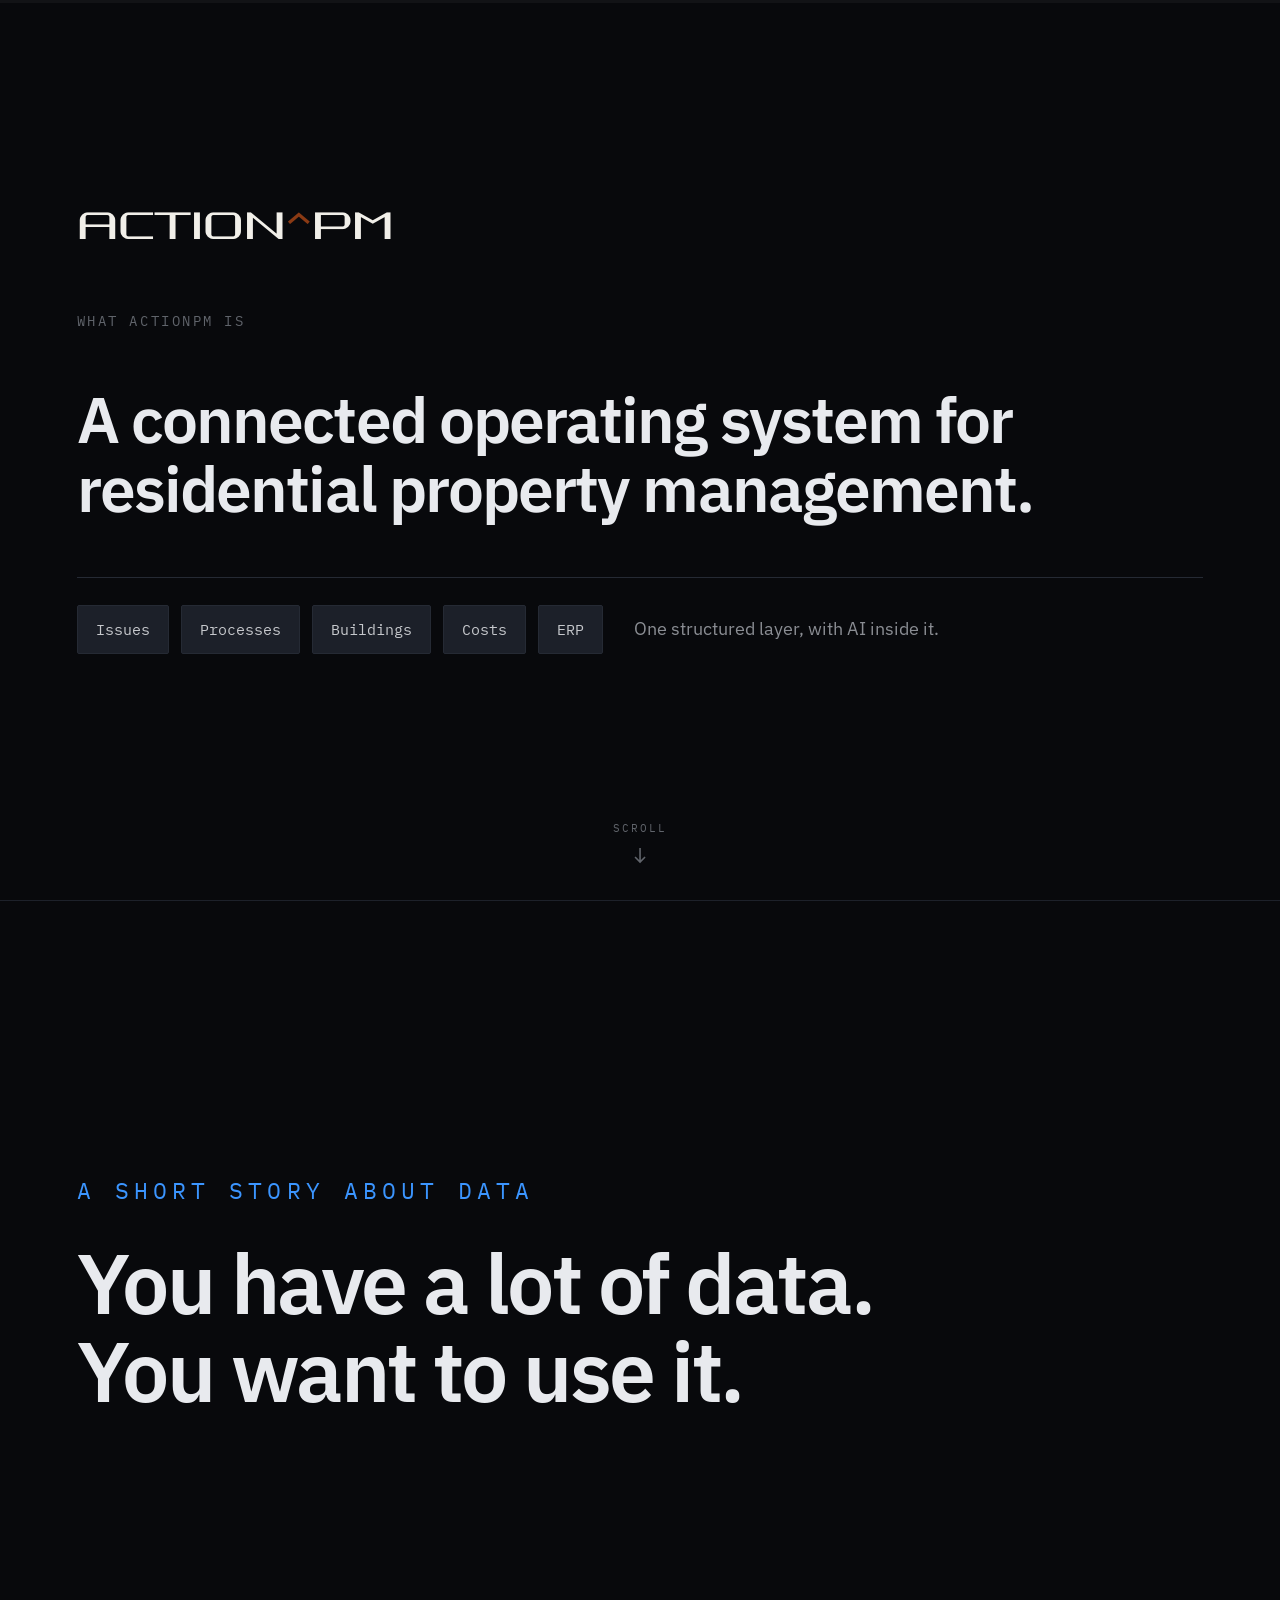
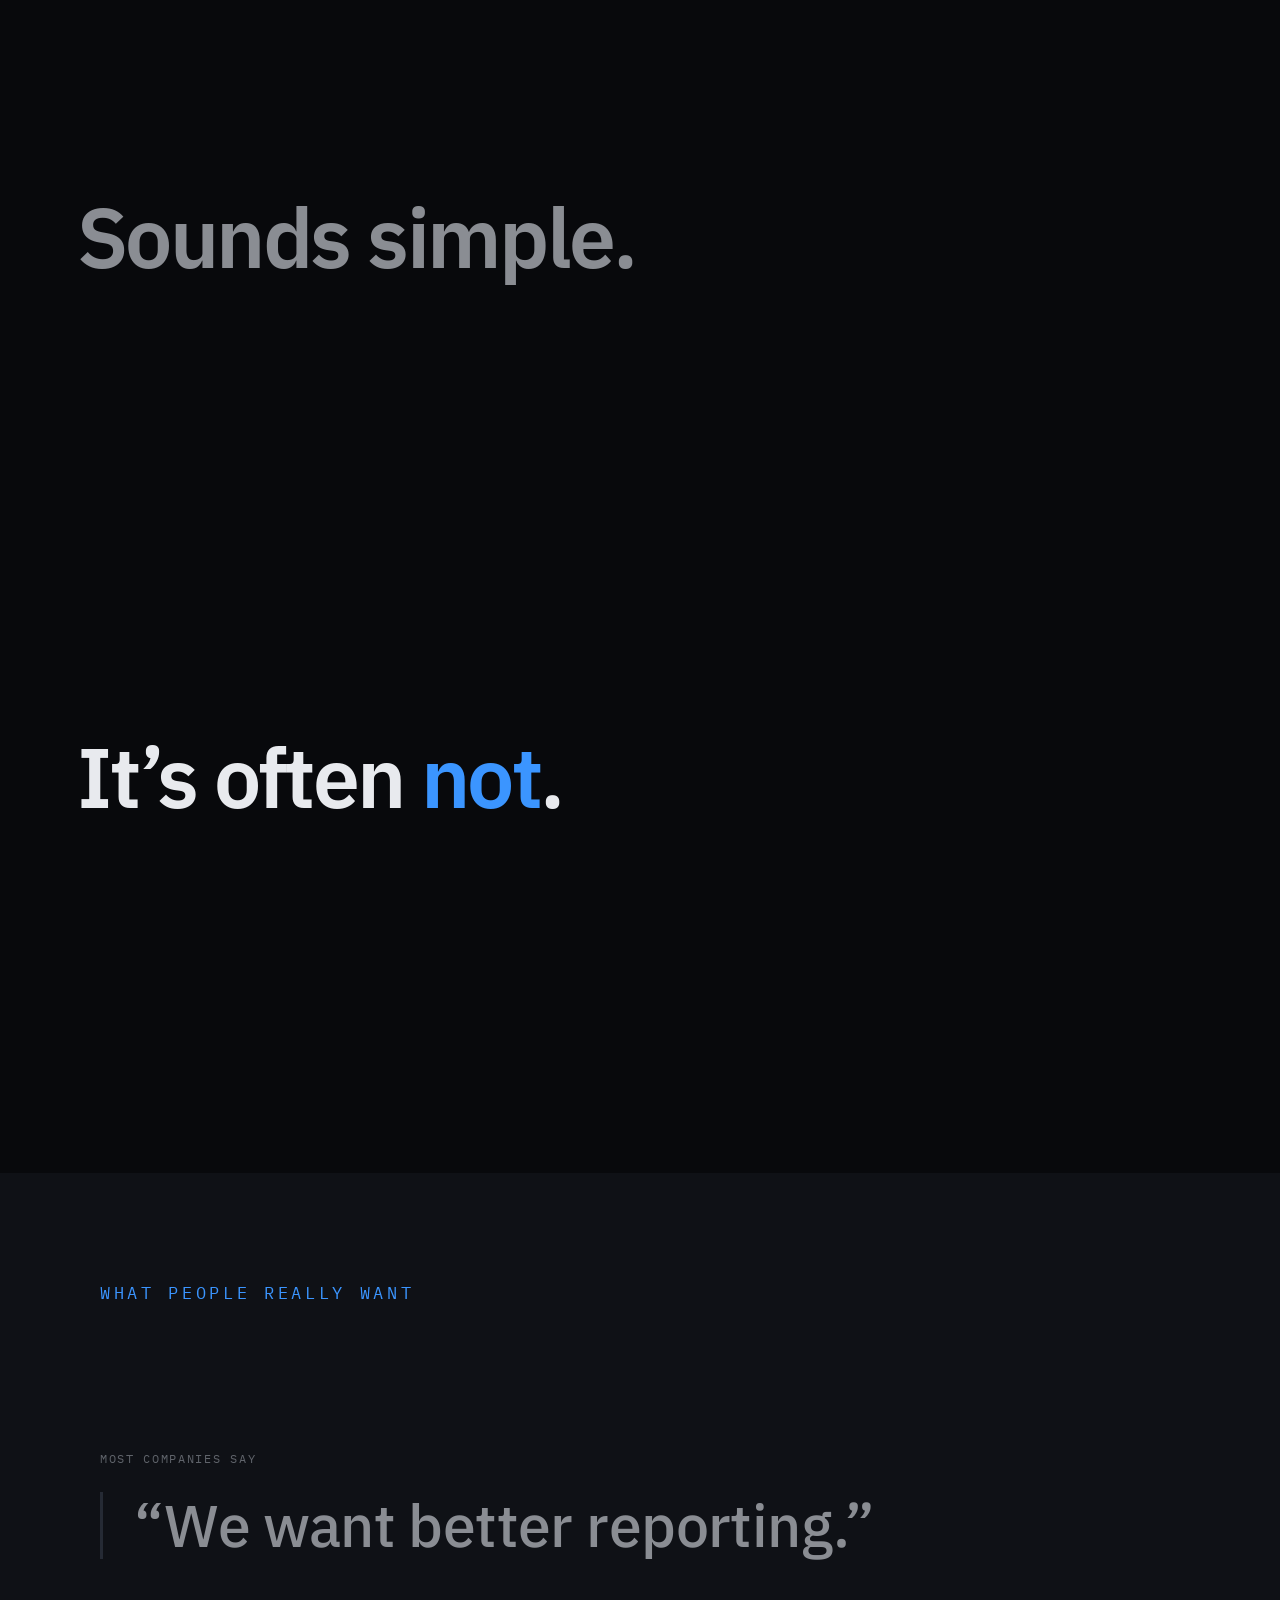
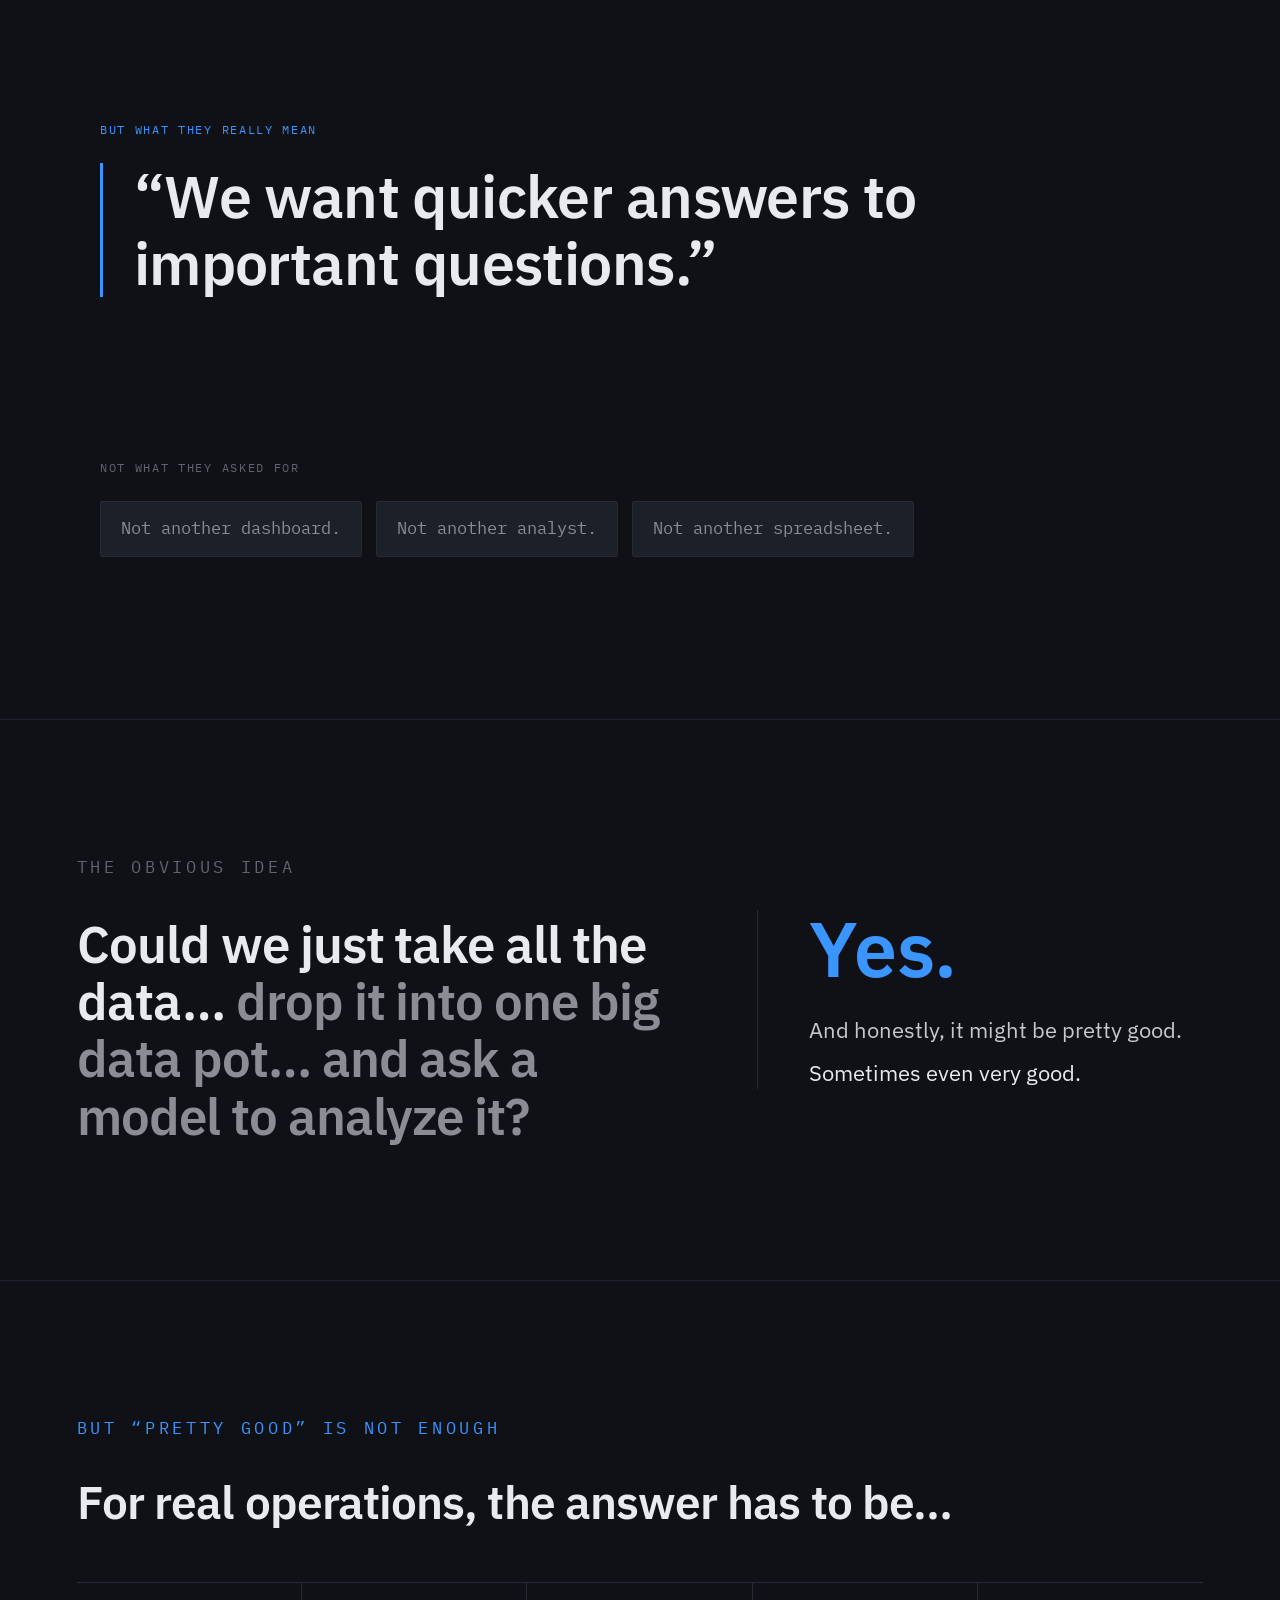
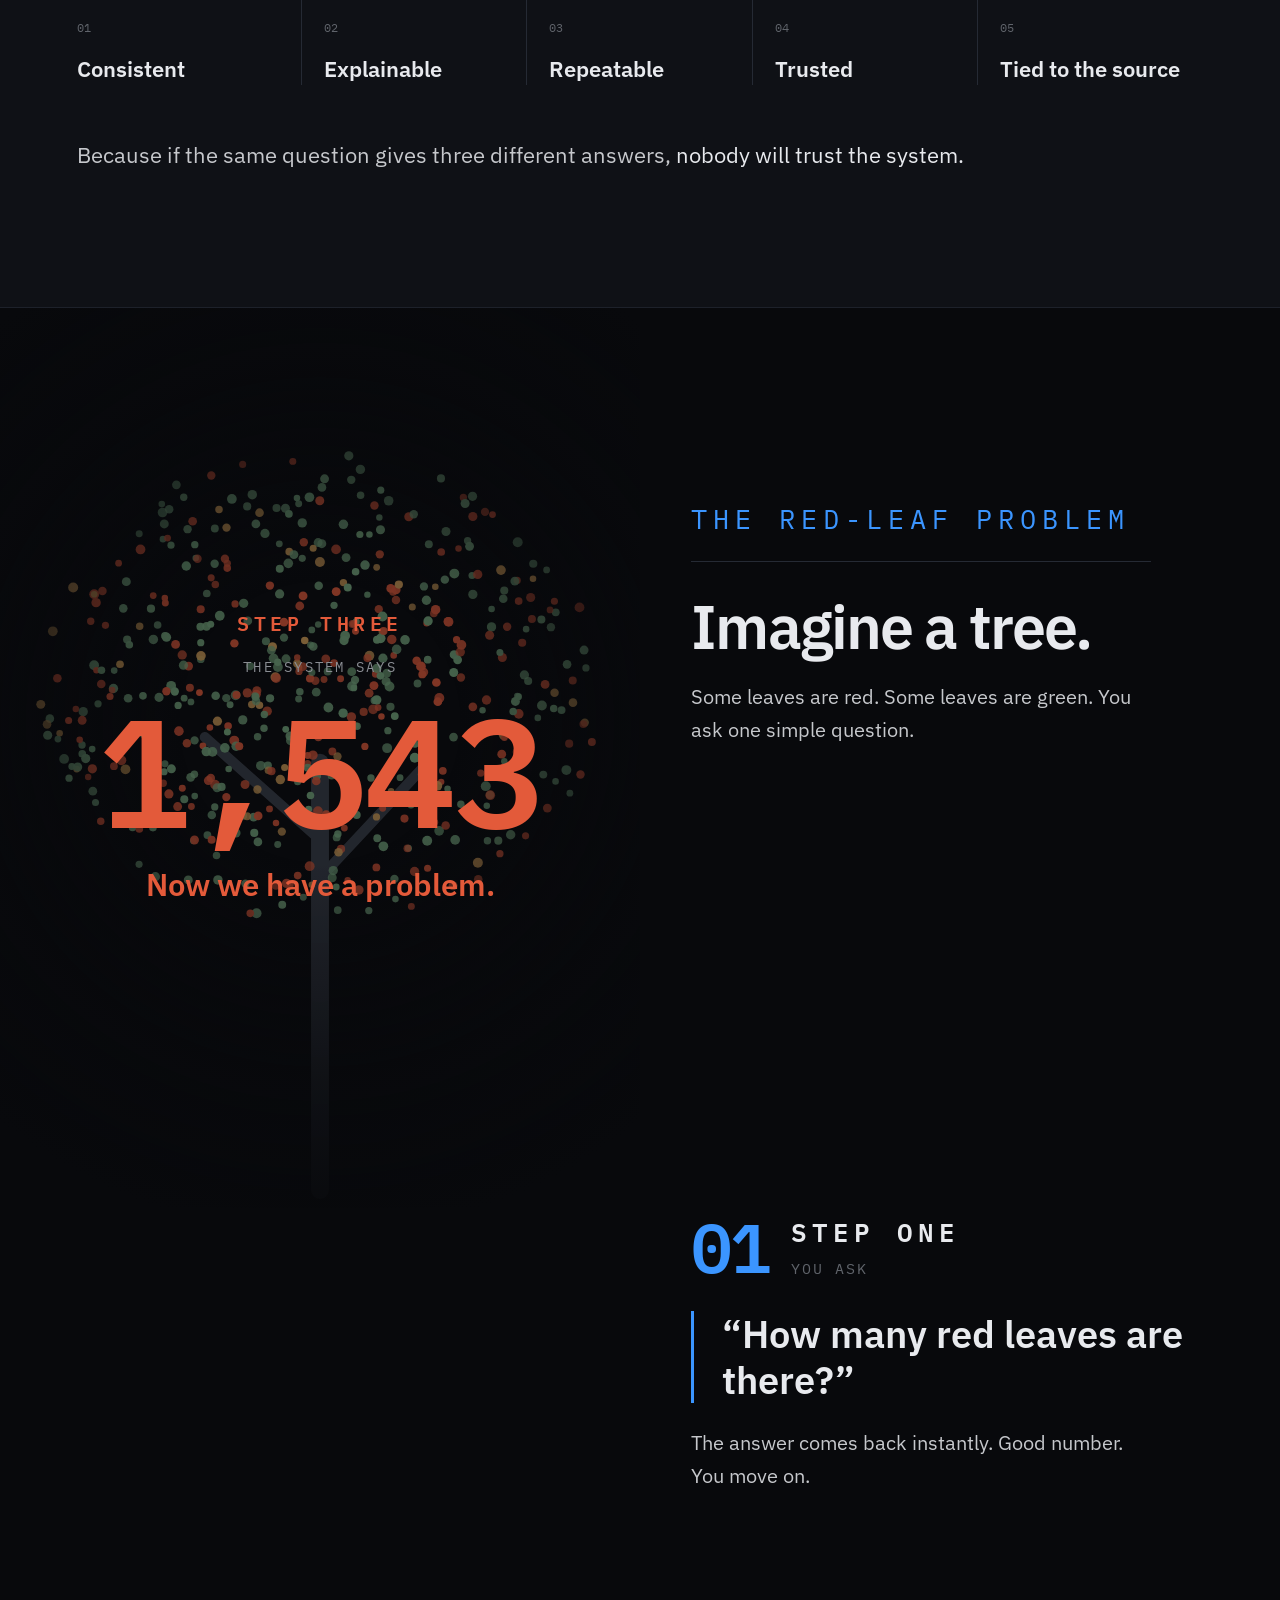
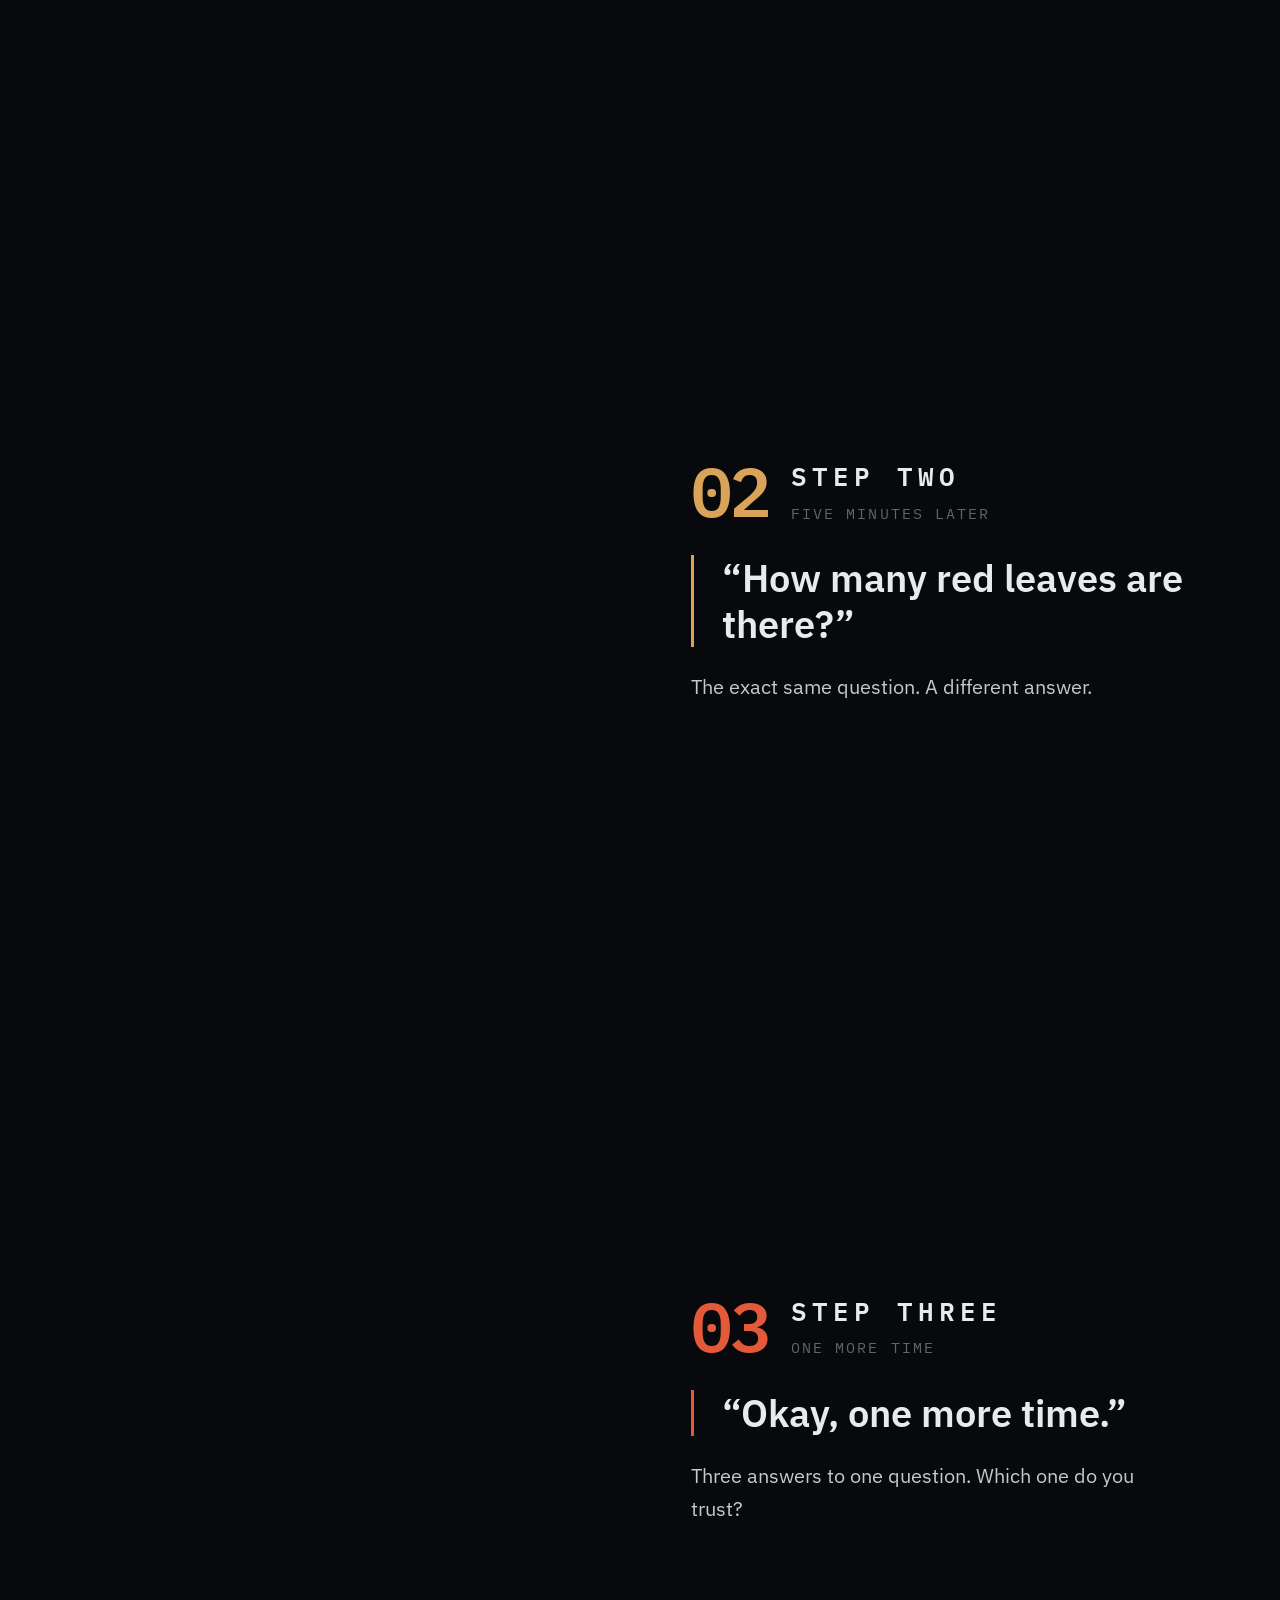
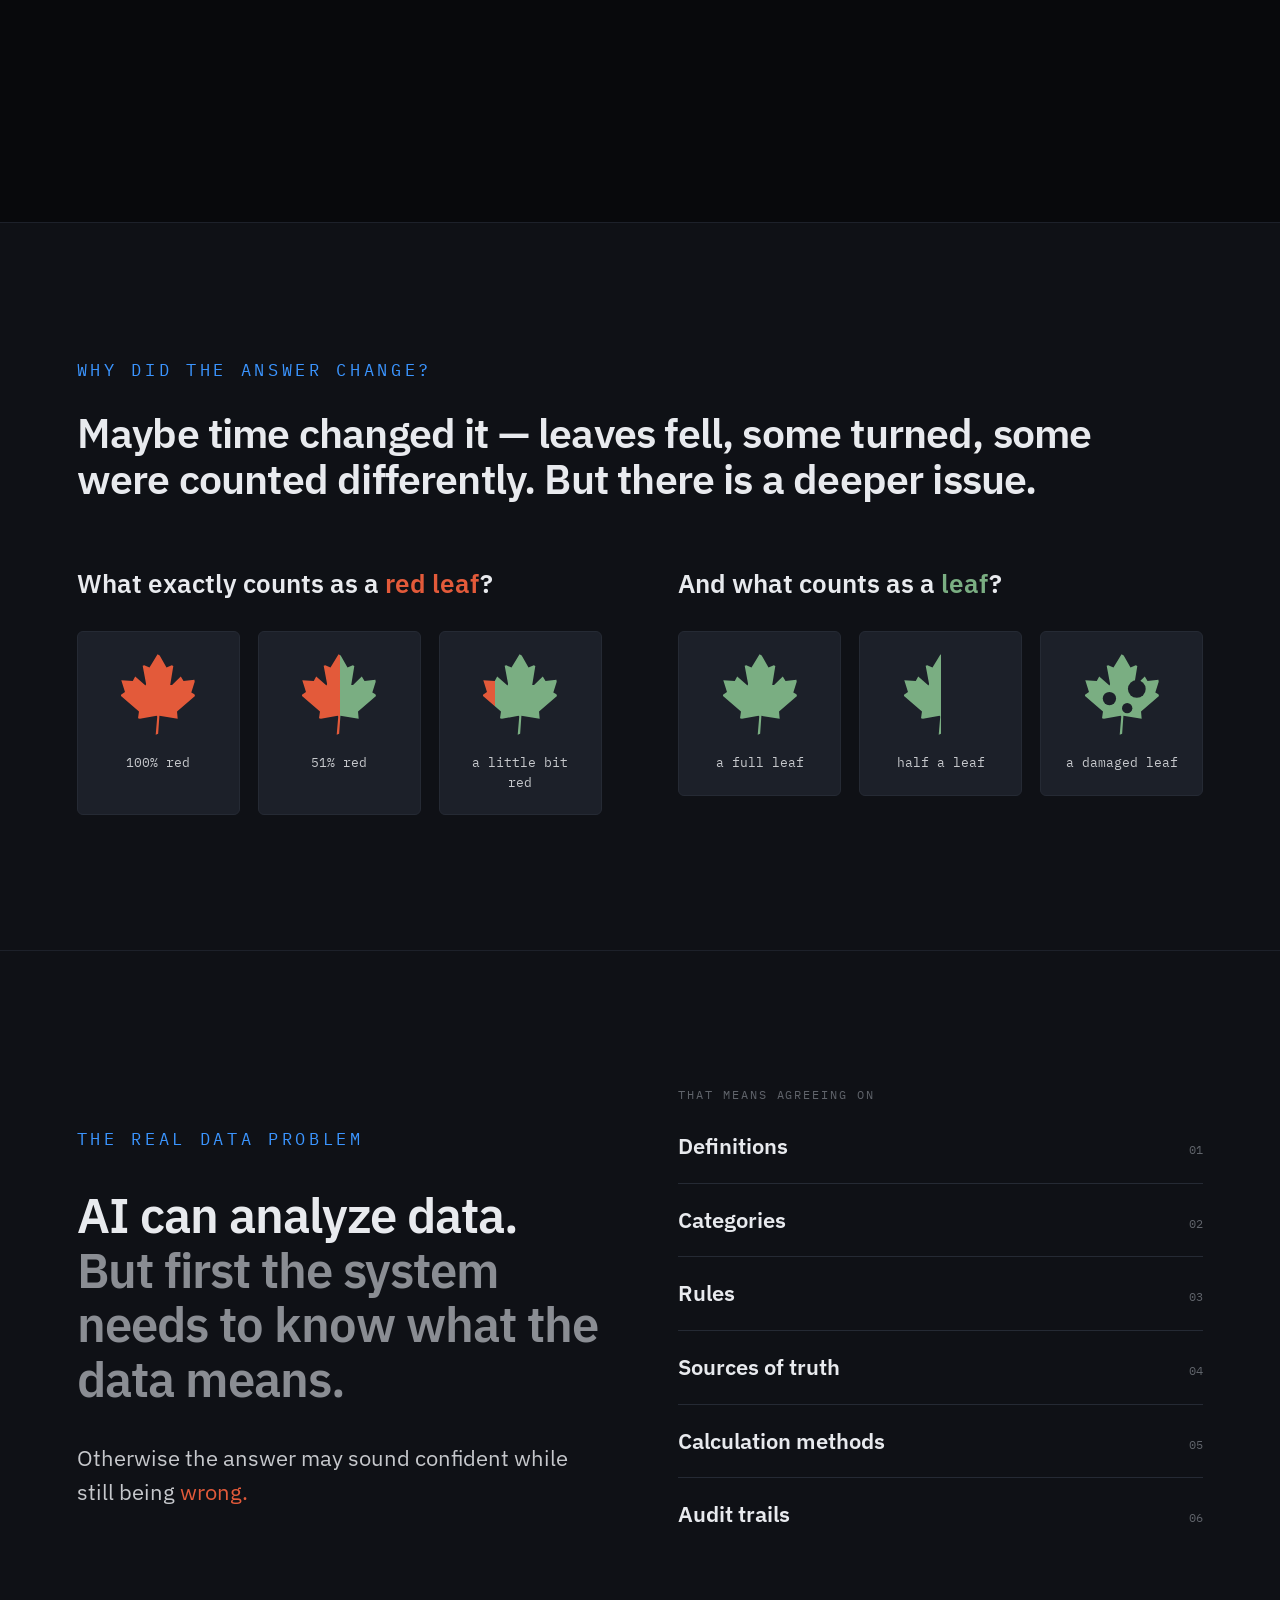
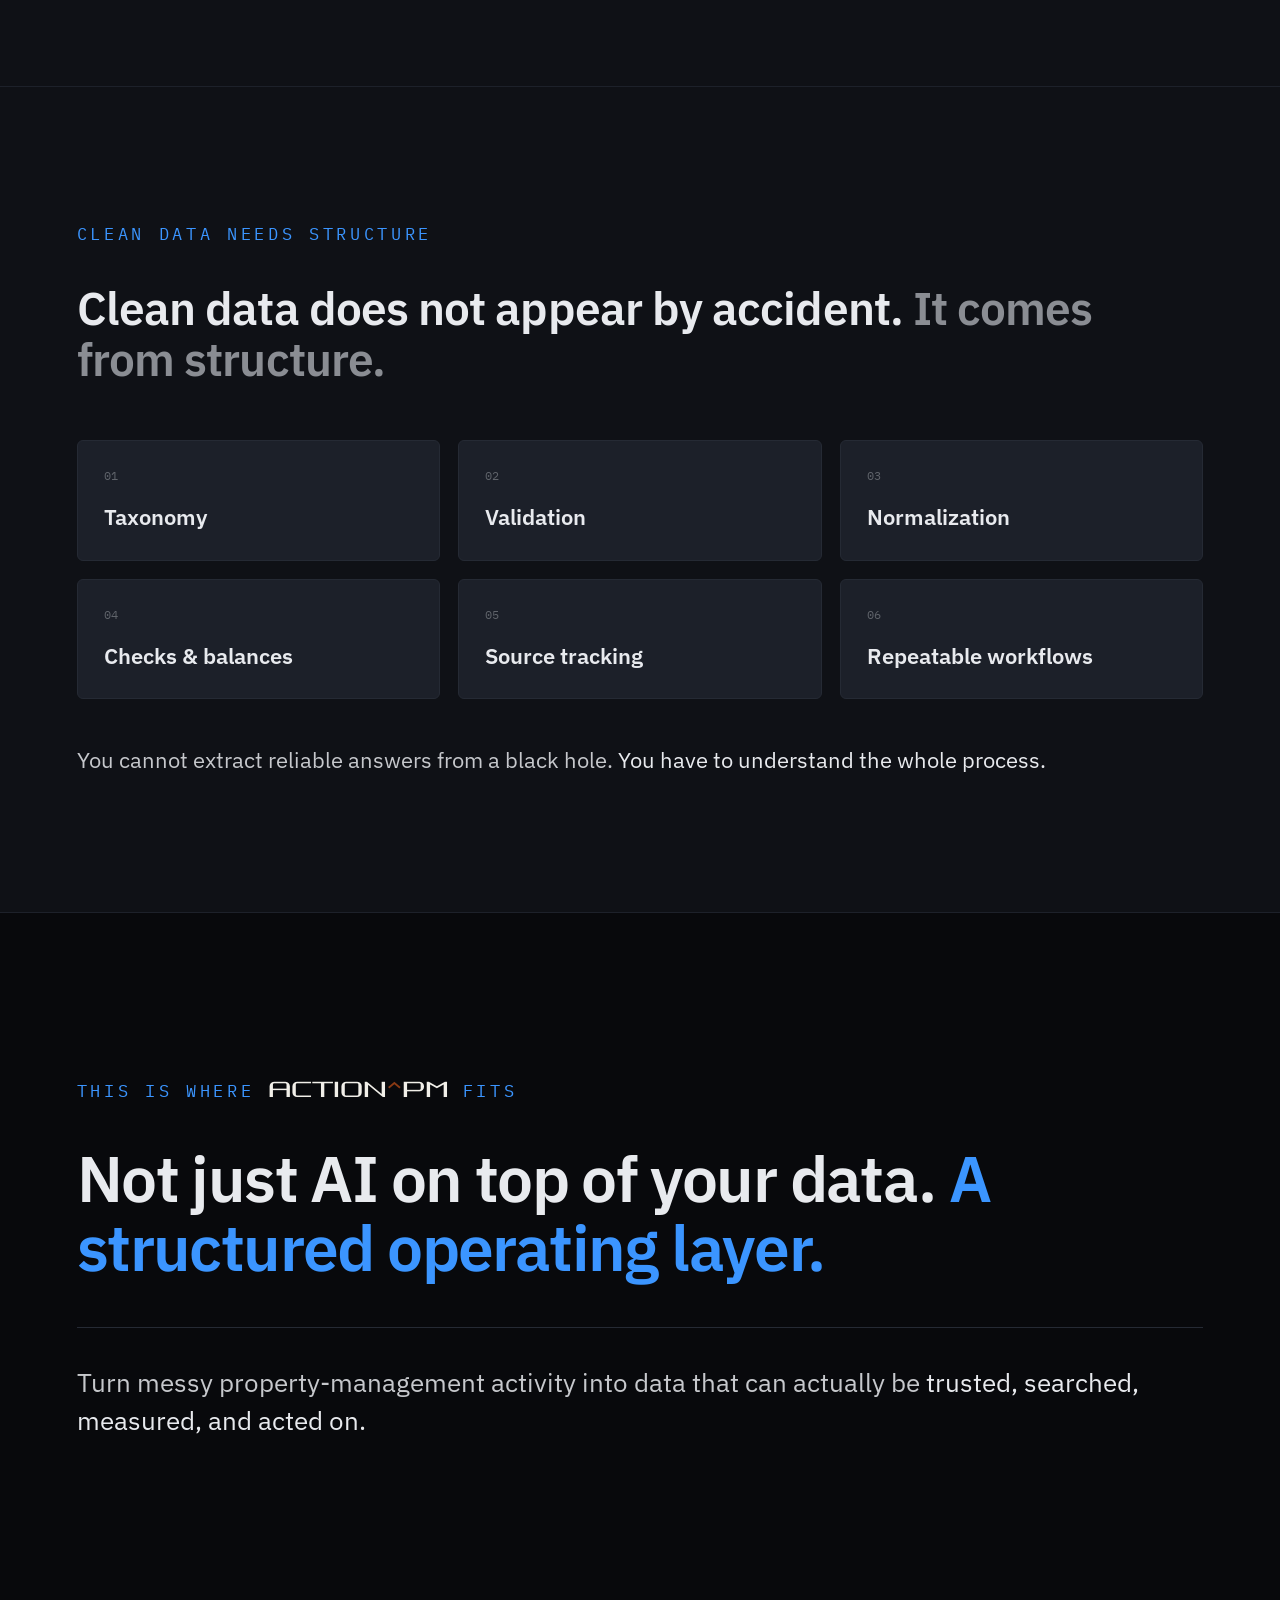
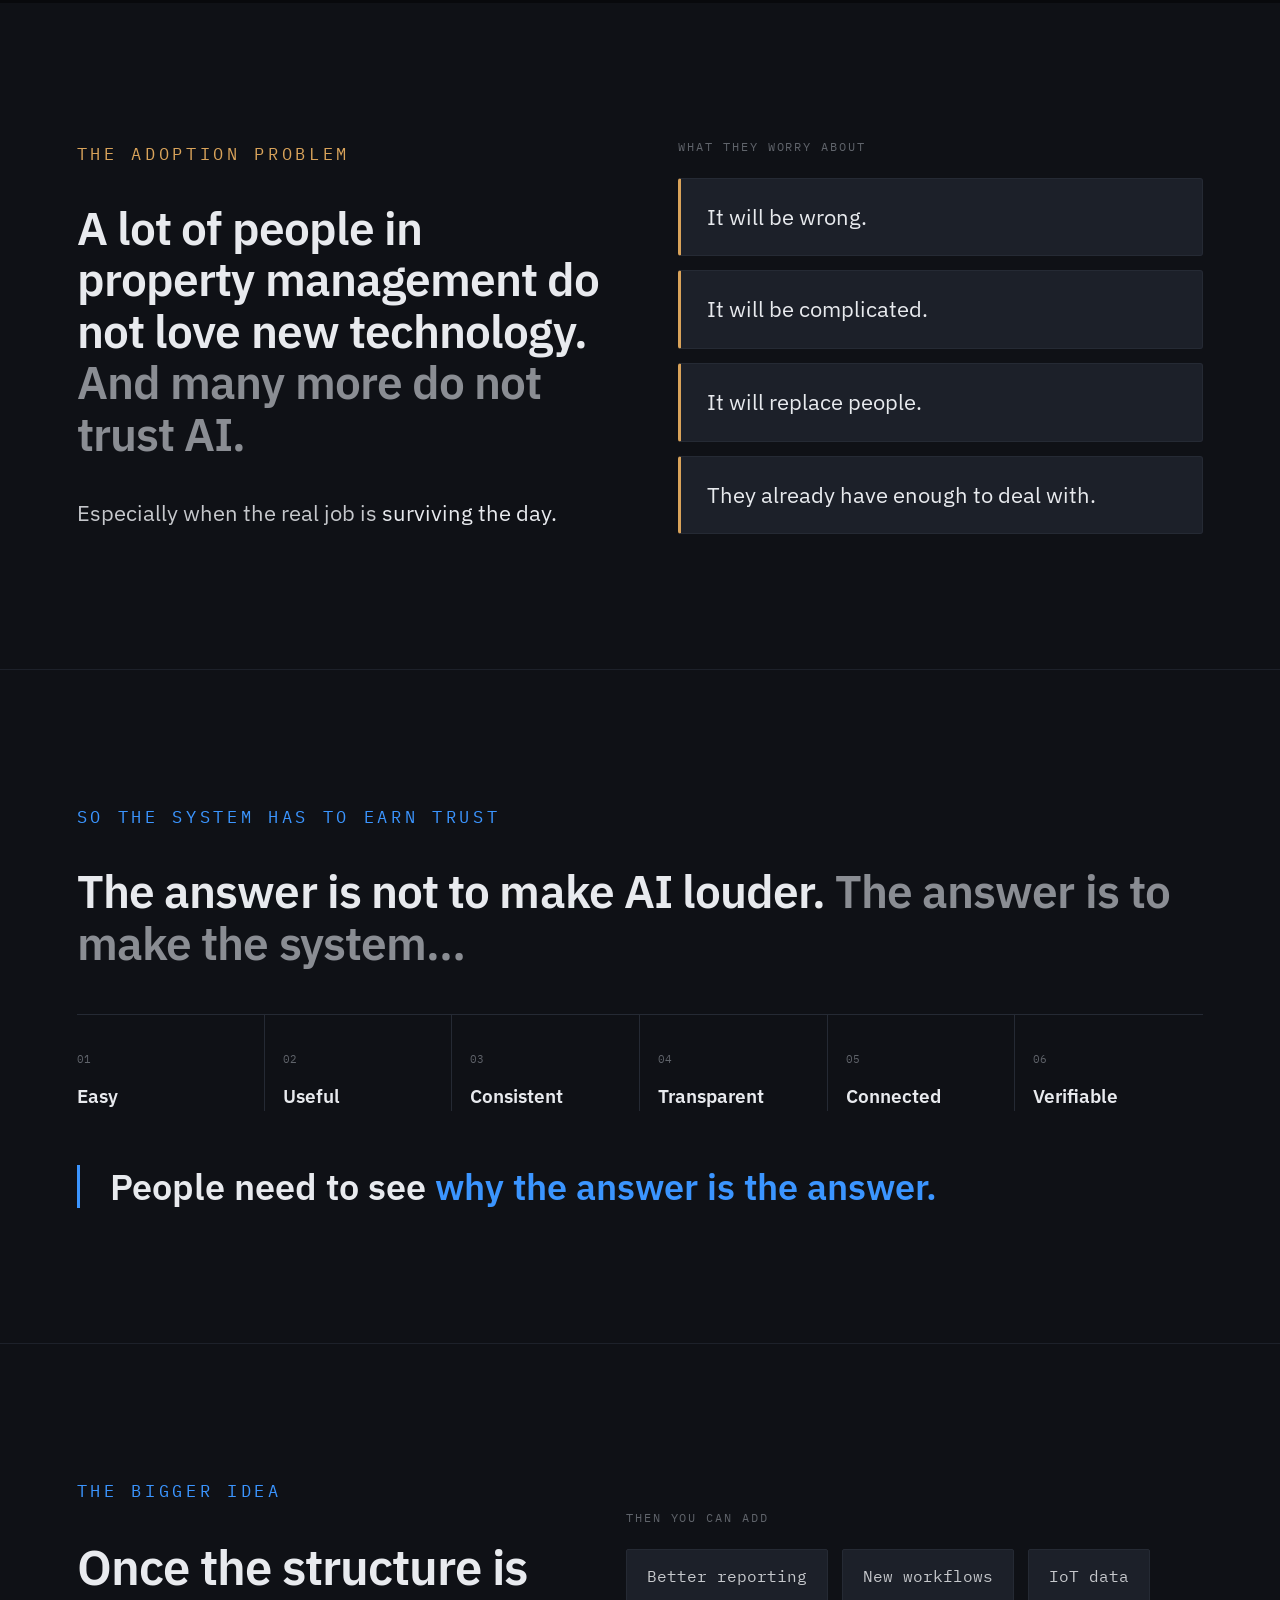
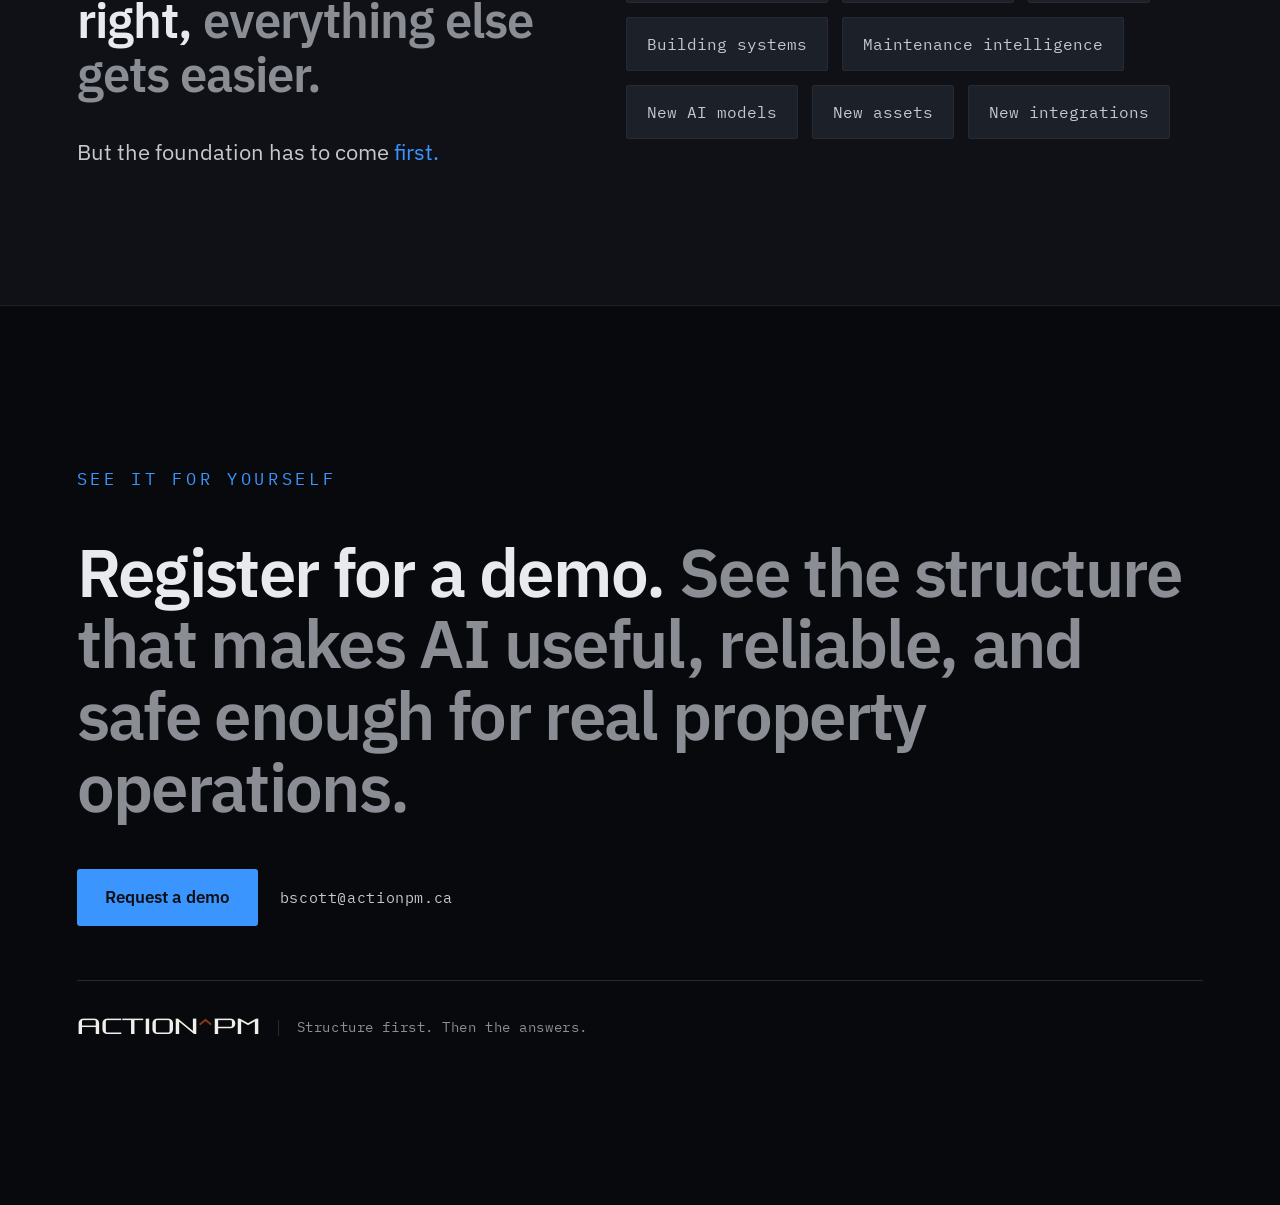
==== commit 21f43efb: "Add files via upload" ====
--- a/index.html
+++ b/index.html
@@ -1,8 +1,50 @@
 <!DOCTYPE html>
-<html>
+<html lang="en-CA">
 <head>
   <meta charset="utf-8">
-  <title>Bundled Page</title>
+  <meta name="viewport" content="width=device-width, initial-scale=1">
+  <title>ActionPM | Property Management Data Intelligence</title>
+  <meta name="description" content="ActionPM turns fragmented property-management data into structured, searchable intelligence for safer decisions and better building operations.">
+  <meta name="robots" content="index, follow, max-image-preview:large, max-snippet:-1, max-video-preview:-1">
+  <link rel="canonical" href="https://actionpm.ca/">
+  <meta name="theme-color" content="#0f1116">
+
+  <meta property="og:type" content="website">
+  <meta property="og:locale" content="en_CA">
+  <meta property="og:site_name" content="ActionPM">
+  <meta property="og:title" content="ActionPM | Property Management Data Intelligence">
+  <meta property="og:description" content="Turn fragmented property-management data into structured, searchable intelligence for safer decisions and better building operations.">
+  <meta property="og:url" content="https://actionpm.ca/">
+
+  <meta name="twitter:card" content="summary">
+  <meta name="twitter:title" content="ActionPM | Property Management Data Intelligence">
+  <meta name="twitter:description" content="Turn fragmented property-management data into structured, searchable intelligence for safer decisions and better building operations.">
+
+  <script type="application/ld+json">
+  {
+    "@context": "https://schema.org",
+    "@graph": [
+      {
+        "@type": "Organization",
+        "@id": "https://actionpm.ca/#organization",
+        "name": "ActionPM",
+        "url": "https://actionpm.ca/",
+        "email": "bscott@actionpm.ca",
+        "description": "ActionPM structures fragmented property-management data so it can be trusted, searched, measured, and acted on."
+      },
+      {
+        "@type": "WebSite",
+        "@id": "https://actionpm.ca/#website",
+        "url": "https://actionpm.ca/",
+        "name": "ActionPM",
+        "publisher": {
+          "@id": "https://actionpm.ca/#organization"
+        },
+        "inLanguage": "en-CA"
+      }
+    ]
+  }
+  </script>
   <style>
     * { margin: 0; padding: 0; box-sizing: border-box; }
     body { background: #0f1116; display: flex; align-items: center; justify-content: center; min-height: 100vh; font-family: -apple-system, BlinkMacSystemFont, sans-serif; }
@@ -296,6 +338,49 @@
     // The manifest bytes are ours; SRI protects against CDN compromise, not this.
     template = template.replace(/\s+integrity="[^"]*"/gi, '').replace(/\s+crossorigin="[^"]*"/gi, '');
 
+    // Preserve search and social metadata after the bundled page replaces the
+    // outer document. The initial metadata serves non-JavaScript crawlers;
+    // this copy remains in the rendered document used by modern search bots.
+    const seoMetadata = [
+      '<title>ActionPM | Property Management Data Intelligence</title>',
+      '<meta name="description" content="ActionPM turns fragmented property-management data into structured, searchable intelligence for safer decisions and better building operations.">',
+      '<meta name="robots" content="index, follow, max-image-preview:large, max-snippet:-1, max-video-preview:-1">',
+      '<link rel="canonical" href="https://actionpm.ca/">',
+      '<meta name="theme-color" content="#0f1116">',
+      '<meta property="og:type" content="website">',
+      '<meta property="og:locale" content="en_CA">',
+      '<meta property="og:site_name" content="ActionPM">',
+      '<meta property="og:title" content="ActionPM | Property Management Data Intelligence">',
+      '<meta property="og:description" content="Turn fragmented property-management data into structured, searchable intelligence for safer decisions and better building operations.">',
+      '<meta property="og:url" content="https://actionpm.ca/">',
+      '<meta name="twitter:card" content="summary">',
+      '<meta name="twitter:title" content="ActionPM | Property Management Data Intelligence">',
+      '<meta name="twitter:description" content="Turn fragmented property-management data into structured, searchable intelligence for safer decisions and better building operations.">',
+      '<script type="application/ld+json">',
+      JSON.stringify({
+        '@context': 'https://schema.org',
+        '@graph': [
+          {
+            '@type': 'Organization',
+            '@id': 'https://actionpm.ca/#organization',
+            name: 'ActionPM',
+            url: 'https://actionpm.ca/',
+            email: 'bscott@actionpm.ca',
+            description: 'ActionPM structures fragmented property-management data so it can be trusted, searched, measured, and acted on.'
+          },
+          {
+            '@type': 'WebSite',
+            '@id': 'https://actionpm.ca/#website',
+            url: 'https://actionpm.ca/',
+            name: 'ActionPM',
+            publisher: { '@id': 'https://actionpm.ca/#organization' },
+            inLanguage: 'en-CA'
+          }
+        ]
+      }).replace(/</g, '\\u003c'),
+      '</' + 'script>'
+    ].join('');
+
     const resourceScript = '<script>window.__resources = ' +
       JSON.stringify(resourceMap).replace(/<\//g, '<\\/') +
       ';</' + 'script>';
@@ -307,8 +392,9 @@
     const headOpen = template.match(/<head[^>]*>/i);
     if (headOpen) {
       const i = headOpen.index + headOpen[0].length;
-      template = template.slice(0, i) + resourceScript + template.slice(i);
-    }
+      template = template.slice(0, i) + resourceScript + seoMetadata + template.slice(i);
+    }
+    template = template.replace(/<html(?![^>]*\blang=)([^>]*)>/i, '<html lang="en-CA"$1>');
 
     // Parse the template and swap the root element. Scripts inserted via
     // DOMParser/replaceWith are inert per spec — re-create each with
@@ -316,6 +402,23 @@
     // preserve ordering (React before ReactDOM before Babel before text/babel).
     const doc = new DOMParser().parseFromString(template, 'text/html');
     document.documentElement.replaceWith(doc.documentElement);
+
+    // Give the rendered page one semantic primary heading without changing
+    // its appearance. The bundled source otherwise renders every heading as
+    // a generic div, which weakens document structure for crawlers and
+    // assistive technology.
+    const primaryHeading = Array.from(document.querySelectorAll('div')).find(function(el) {
+      return el.childElementCount === 0 &&
+        el.textContent.trim() === 'A connected operating system for residential property management.';
+    });
+    if (primaryHeading) {
+      const h1 = document.createElement('h1');
+      for (const attr of Array.from(primaryHeading.attributes)) {
+        h1.setAttribute(attr.name, attr.value);
+      }
+      while (primaryHeading.firstChild) h1.appendChild(primaryHeading.firstChild);
+      primaryHeading.replaceWith(h1);
+    }
 
     // Resolve page-frame markers: mint this document's own blob for each
     // framed page — from local text when this is the root, otherwise by
@@ -389,4 +492,4 @@
 "<!DOCTYPE html>\n<html><head>\n<meta charset=\"utf-8\">\n<meta name=\"viewport\" content=\"width=device-width, initial-scale=1\">\n<script src=\"bdef2c94-c732-40b2-b215-56c98449a9eb\"><\u002Fscript>\n\n<\u002Fhead>\n<body>\n<x-dc>\n<helmet>\n<style>/* =========================================================================\n   ActionPM — Colors & Type (v3 — Bizerlin display + sienna brand)\n   Source of truth: hifi/ap-primitives.jsx + ActionPM Font.pptx logo set.\n   IBM Plex Sans/Mono for product. Bizerlin for the wordmark / display only.\n   Electric blue accent in product. Sienna brown for the brand identity.\n   ========================================================================= */\n\n/* ---------- Fonts ---------- */\n@font-face {\n  font-family: \"Bizerlin\";\n  src: url(\"f7fe58a9-f751-4adb-bc7c-91d969586efd\") format(\"opentype\"),\n       url(\"73b3a7bc-4436-4f01-84ff-9a0abaf30b8d\") format(\"truetype\");\n  font-weight: 400; font-style: normal; font-display: swap;\n}\n/* cyrillic-ext */\n@font-face {\n  font-family: 'IBM Plex Mono';\n  font-style: normal;\n  font-weight: 400;\n  font-display: swap;\n  src: url(\"05474bb9-e70f-45e4-b7e2-961e9e6fa25f\") format('woff2');\n  unicode-range: U+0460-052F, U+1C80-1C8A, U+20B4, U+2DE0-2DFF, U+A640-A69F, U+FE2E-FE2F;\n}\n/* cyrillic */\n@font-face {\n  font-family: 'IBM Plex Mono';\n  font-style: normal;\n  font-weight: 400;\n  font-display: swap;\n  src: url(\"39220ddc-1286-4c7a-a93d-2e71d847e08c\") format('woff2');\n  unicode-range: U+0301, U+0400-045F, U+0490-0491, U+04B0-04B1, U+2116;\n}\n/* vietnamese */\n@font-face {\n  font-family: 'IBM Plex Mono';\n  font-style: normal;\n  font-weight: 400;\n  font-display: swap;\n  src: url(\"9e8ff198-a6b2-4bc7-8b5b-ac5210850db5\") format('woff2');\n  unicode-range: U+0102-0103, U+0110-0111, U+0128-0129, U+0168-0169, U+01A0-01A1, U+01AF-01B0, U+0300-0301, U+0303-0304, U+0308-0309, U+0323, U+0329, U+1EA0-1EF9, U+20AB;\n}\n/* latin-ext */\n@font-face {\n  font-family: 'IBM Plex Mono';\n  font-style: normal;\n  font-weight: 400;\n  font-display: swap;\n  src: url(\"9c2da40e-846d-4ab2-ba25-0c3731792054\") format('woff2');\n  unicode-range: U+0100-02BA, U+02BD-02C5, U+02C7-02CC, U+02CE-02D7, U+02DD-02FF, U+0304, U+0308, U+0329, U+1D00-1DBF, U+1E00-1E9F, U+1EF2-1EFF, U+2020, U+20A0-20AB, U+20AD-20C0, U+2113, U+2C60-2C7F, U+A720-A7FF;\n}\n/* latin */\n@font-face {\n  font-family: 'IBM Plex Mono';\n  font-style: normal;\n  font-weight: 400;\n  font-display: swap;\n  src: url(\"1896f561-9dc3-4174-8e24-4a4828b47796\") format('woff2');\n  unicode-range: U+0000-00FF, U+0131, U+0152-0153, U+02BB-02BC, U+02C6, U+02DA, U+02DC, U+0304, U+0308, U+0329, U+2000-206F, U+20AC, U+2122, U+2191, U+2193, U+2212, U+2215, U+FEFF, U+FFFD;\n}\n/* cyrillic-ext */\n@font-face {\n  font-family: 'IBM Plex Mono';\n  font-style: normal;\n  font-weight: 500;\n  font-display: swap;\n  src: url(\"633a6f45-facd-4e5f-8155-41e8b6bd5156\") format('woff2');\n  unicode-range: U+0460-052F, U+1C80-1C8A, U+20B4, U+2DE0-2DFF, U+A640-A69F, U+FE2E-FE2F;\n}\n/* cyrillic */\n@font-face {\n  font-family: 'IBM Plex Mono';\n  font-style: normal;\n  font-weight: 500;\n  font-display: swap;\n  src: url(\"303398e6-4e19-4cc0-bf51-04f3c8255446\") format('woff2');\n  unicode-range: U+0301, U+0400-045F, U+0490-0491, U+04B0-04B1, U+2116;\n}\n/* vietnamese */\n@font-face {\n  font-family: 'IBM Plex Mono';\n  font-style: normal;\n  font-weight: 500;\n  font-display: swap;\n  src: url(\"b6c1c7b8-dc96-4b1f-858a-a6f9e90b6542\") format('woff2');\n  unicode-range: U+0102-0103, U+0110-0111, U+0128-0129, U+0168-0169, U+01A0-01A1, U+01AF-01B0, U+0300-0301, U+0303-0304, U+0308-0309, U+0323, U+0329, U+1EA0-1EF9, U+20AB;\n}\n/* latin-ext */\n@font-face {\n  font-family: 'IBM Plex Mono';\n  font-style: normal;\n  font-weight: 500;\n  font-display: swap;\n  src: url(\"b73a5516-4e91-4747-a508-01b8e85175ad\") format('woff2');\n  unicode-range: U+0100-02BA, U+02BD-02C5, U+02C7-02CC, U+02CE-02D7, U+02DD-02FF, U+0304, U+0308, U+0329, U+1D00-1DBF, U+1E00-1E9F, U+1EF2-1EFF, U+2020, U+20A0-20AB, U+20AD-20C0, U+2113, U+2C60-2C7F, U+A720-A7FF;\n}\n/* latin */\n@font-face {\n  font-family: 'IBM Plex Mono';\n  font-style: normal;\n  font-weight: 500;\n  font-display: swap;\n  src: url(\"b28d6177-f0ce-4a5a-97b3-aac6364497d0\") format('woff2');\n  unicode-range: U+0000-00FF, U+0131, U+0152-0153, U+02BB-02BC, U+02C6, U+02DA, U+02DC, U+0304, U+0308, U+0329, U+2000-206F, U+20AC, U+2122, U+2191, U+2193, U+2212, U+2215, U+FEFF, U+FFFD;\n}\n/* cyrillic-ext */\n@font-face {\n  font-family: 'IBM Plex Mono';\n  font-style: normal;\n  font-weight: 600;\n  font-display: swap;\n  src: url(\"5e653986-530e-4b08-b482-1a933042a34a\") format('woff2');\n  unicode-range: U+0460-052F, U+1C80-1C8A, U+20B4, U+2DE0-2DFF, U+A640-A69F, U+FE2E-FE2F;\n}\n/* cyrillic */\n@font-face {\n  font-family: 'IBM Plex Mono';\n  font-style: normal;\n  font-weight: 600;\n  font-display: swap;\n  src: url(\"2ed6bdd5-4888-4a18-8054-ab76b985416c\") format('woff2');\n  unicode-range: U+0301, U+0400-045F, U+0490-0491, U+04B0-04B1, U+2116;\n}\n/* vietnamese */\n@font-face {\n  font-family: 'IBM Plex Mono';\n  font-style: normal;\n  font-weight: 600;\n  font-display: swap;\n  src: url(\"f3a8b65e-2c91-40ca-9bd3-9a1a5ec02ef0\") format('woff2');\n  unicode-range: U+0102-0103, U+0110-0111, U+0128-0129, U+0168-0169, U+01A0-01A1, U+01AF-01B0, U+0300-0301, U+0303-0304, U+0308-0309, U+0323, U+0329, U+1EA0-1EF9, U+20AB;\n}\n/* latin-ext */\n@font-face {\n  font-family: 'IBM Plex Mono';\n  font-style: normal;\n  font-weight: 600;\n  font-display: swap;\n  src: url(\"ed6054c8-df6b-4b94-9f21-3e7818990404\") format('woff2');\n  unicode-range: U+0100-02BA, U+02BD-02C5, U+02C7-02CC, U+02CE-02D7, U+02DD-02FF, U+0304, U+0308, U+0329, U+1D00-1DBF, U+1E00-1E9F, U+1EF2-1EFF, U+2020, U+20A0-20AB, U+20AD-20C0, U+2113, U+2C60-2C7F, U+A720-A7FF;\n}\n/* latin */\n@font-face {\n  font-family: 'IBM Plex Mono';\n  font-style: normal;\n  font-weight: 600;\n  font-display: swap;\n  src: url(\"2e076b30-5fc5-417d-9676-896a0b29268d\") format('woff2');\n  unicode-range: U+0000-00FF, U+0131, U+0152-0153, U+02BB-02BC, U+02C6, U+02DA, U+02DC, U+0304, U+0308, U+0329, U+2000-206F, U+20AC, U+2122, U+2191, U+2193, U+2212, U+2215, U+FEFF, U+FFFD;\n}\n/* cyrillic-ext */\n@font-face {\n  font-family: 'IBM Plex Sans';\n  font-style: normal;\n  font-weight: 400;\n  font-stretch: 100%;\n  font-display: swap;\n  src: url(\"289bc925-5723-440d-8ec2-75ed568d55d6\") format('woff2');\n  unicode-range: U+0460-052F, U+1C80-1C8A, U+20B4, U+2DE0-2DFF, U+A640-A69F, U+FE2E-FE2F;\n}\n/* cyrillic */\n@font-face {\n  font-family: 'IBM Plex Sans';\n  font-style: normal;\n  font-weight: 400;\n  font-stretch: 100%;\n  font-display: swap;\n  src: url(\"b64d9237-951b-4c2b-b7e8-9caf2ad3d452\") format('woff2');\n  unicode-range: U+0301, U+0400-045F, U+0490-0491, U+04B0-04B1, U+2116;\n}\n/* greek */\n@font-face {\n  font-family: 'IBM Plex Sans';\n  font-style: normal;\n  font-weight: 400;\n  font-stretch: 100%;\n  font-display: swap;\n  src: url(\"300cfc89-05db-427c-afcf-a03222d09777\") format('woff2');\n  unicode-range: U+0370-0377, U+037A-037F, U+0384-038A, U+038C, U+038E-03A1, U+03A3-03FF;\n}\n/* vietnamese */\n@font-face {\n  font-family: 'IBM Plex Sans';\n  font-style: normal;\n  font-weight: 400;\n  font-stretch: 100%;\n  font-display: swap;\n  src: url(\"47bcacf6-8067-4e5f-97fc-20583badfb4d\") format('woff2');\n  unicode-range: U+0102-0103, U+0110-0111, U+0128-0129, U+0168-0169, U+01A0-01A1, U+01AF-01B0, U+0300-0301, U+0303-0304, U+0308-0309, U+0323, U+0329, U+1EA0-1EF9, U+20AB;\n}\n/* latin-ext */\n@font-face {\n  font-family: 'IBM Plex Sans';\n  font-style: normal;\n  font-weight: 400;\n  font-stretch: 100%;\n  font-display: swap;\n  src: url(\"76f21377-3b5a-42c5-9581-d5e55326792b\") format('woff2');\n  unicode-range: U+0100-02BA, U+02BD-02C5, U+02C7-02CC, U+02CE-02D7, U+02DD-02FF, U+0304, U+0308, U+0329, U+1D00-1DBF, U+1E00-1E9F, U+1EF2-1EFF, U+2020, U+20A0-20AB, U+20AD-20C0, U+2113, U+2C60-2C7F, U+A720-A7FF;\n}\n/* latin */\n@font-face {\n  font-family: 'IBM Plex Sans';\n  font-style: normal;\n  font-weight: 400;\n  font-stretch: 100%;\n  font-display: swap;\n  src: url(\"a2adc837-c4dd-4d26-9e1d-5aee252943b2\") format('woff2');\n  unicode-range: U+0000-00FF, U+0131, U+0152-0153, U+02BB-02BC, U+02C6, U+02DA, U+02DC, U+0304, U+0308, U+0329, U+2000-206F, U+20AC, U+2122, U+2191, U+2193, U+2212, U+2215, U+FEFF, U+FFFD;\n}\n/* cyrillic-ext */\n@font-face {\n  font-family: 'IBM Plex Sans';\n  font-style: normal;\n  font-weight: 500;\n  font-stretch: 100%;\n  font-display: swap;\n  src: url(\"289bc925-5723-440d-8ec2-75ed568d55d6\") format('woff2');\n  unicode-range: U+0460-052F, U+1C80-1C8A, U+20B4, U+2DE0-2DFF, U+A640-A69F, U+FE2E-FE2F;\n}\n/* cyrillic */\n@font-face {\n  font-family: 'IBM Plex Sans';\n  font-style: normal;\n  font-weight: 500;\n  font-stretch: 100%;\n  font-display: swap;\n  src: url(\"b64d9237-951b-4c2b-b7e8-9caf2ad3d452\") format('woff2');\n  unicode-range: U+0301, U+0400-045F, U+0490-0491, U+04B0-04B1, U+2116;\n}\n/* greek */\n@font-face {\n  font-family: 'IBM Plex Sans';\n  font-style: normal;\n  font-weight: 500;\n  font-stretch: 100%;\n  font-display: swap;\n  src: url(\"300cfc89-05db-427c-afcf-a03222d09777\") format('woff2');\n  unicode-range: U+0370-0377, U+037A-037F, U+0384-038A, U+038C, U+038E-03A1, U+03A3-03FF;\n}\n/* vietnamese */\n@font-face {\n  font-family: 'IBM Plex Sans';\n  font-style: normal;\n  font-weight: 500;\n  font-stretch: 100%;\n  font-display: swap;\n  src: url(\"47bcacf6-8067-4e5f-97fc-20583badfb4d\") format('woff2');\n  unicode-range: U+0102-0103, U+0110-0111, U+0128-0129, U+0168-0169, U+01A0-01A1, U+01AF-01B0, U+0300-0301, U+0303-0304, U+0308-0309, U+0323, U+0329, U+1EA0-1EF9, U+20AB;\n}\n/* latin-ext */\n@font-face {\n  font-family: 'IBM Plex Sans';\n  font-style: normal;\n  font-weight: 500;\n  font-stretch: 100%;\n  font-display: swap;\n  src: url(\"76f21377-3b5a-42c5-9581-d5e55326792b\") format('woff2');\n  unicode-range: U+0100-02BA, U+02BD-02C5, U+02C7-02CC, U+02CE-02D7, U+02DD-02FF, U+0304, U+0308, U+0329, U+1D00-1DBF, U+1E00-1E9F, U+1EF2-1EFF, U+2020, U+20A0-20AB, U+20AD-20C0, U+2113, U+2C60-2C7F, U+A720-A7FF;\n}\n/* latin */\n@font-face {\n  font-family: 'IBM Plex Sans';\n  font-style: normal;\n  font-weight: 500;\n  font-stretch: 100%;\n  font-display: swap;\n  src: url(\"a2adc837-c4dd-4d26-9e1d-5aee252943b2\") format('woff2');\n  unicode-range: U+0000-00FF, U+0131, U+0152-0153, U+02BB-02BC, U+02C6, U+02DA, U+02DC, U+0304, U+0308, U+0329, U+2000-206F, U+20AC, U+2122, U+2191, U+2193, U+2212, U+2215, U+FEFF, U+FFFD;\n}\n/* cyrillic-ext */\n@font-face {\n  font-family: 'IBM Plex Sans';\n  font-style: normal;\n  font-weight: 600;\n  font-stretch: 100%;\n  font-display: swap;\n  src: url(\"289bc925-5723-440d-8ec2-75ed568d55d6\") format('woff2');\n  unicode-range: U+0460-052F, U+1C80-1C8A, U+20B4, U+2DE0-2DFF, U+A640-A69F, U+FE2E-FE2F;\n}\n/* cyrillic */\n@font-face {\n  font-family: 'IBM Plex Sans';\n  font-style: normal;\n  font-weight: 600;\n  font-stretch: 100%;\n  font-display: swap;\n  src: url(\"b64d9237-951b-4c2b-b7e8-9caf2ad3d452\") format('woff2');\n  unicode-range: U+0301, U+0400-045F, U+0490-0491, U+04B0-04B1, U+2116;\n}\n/* greek */\n@font-face {\n  font-family: 'IBM Plex Sans';\n  font-style: normal;\n  font-weight: 600;\n  font-stretch: 100%;\n  font-display: swap;\n  src: url(\"300cfc89-05db-427c-afcf-a03222d09777\") format('woff2');\n  unicode-range: U+0370-0377, U+037A-037F, U+0384-038A, U+038C, U+038E-03A1, U+03A3-03FF;\n}\n/* vietnamese */\n@font-face {\n  font-family: 'IBM Plex Sans';\n  font-style: normal;\n  font-weight: 600;\n  font-stretch: 100%;\n  font-display: swap;\n  src: url(\"47bcacf6-8067-4e5f-97fc-20583badfb4d\") format('woff2');\n  unicode-range: U+0102-0103, U+0110-0111, U+0128-0129, U+0168-0169, U+01A0-01A1, U+01AF-01B0, U+0300-0301, U+0303-0304, U+0308-0309, U+0323, U+0329, U+1EA0-1EF9, U+20AB;\n}\n/* latin-ext */\n@font-face {\n  font-family: 'IBM Plex Sans';\n  font-style: normal;\n  font-weight: 600;\n  font-stretch: 100%;\n  font-display: swap;\n  src: url(\"76f21377-3b5a-42c5-9581-d5e55326792b\") format('woff2');\n  unicode-range: U+0100-02BA, U+02BD-02C5, U+02C7-02CC, U+02CE-02D7, U+02DD-02FF, U+0304, U+0308, U+0329, U+1D00-1DBF, U+1E00-1E9F, U+1EF2-1EFF, U+2020, U+20A0-20AB, U+20AD-20C0, U+2113, U+2C60-2C7F, U+A720-A7FF;\n}\n/* latin */\n@font-face {\n  font-family: 'IBM Plex Sans';\n  font-style: normal;\n  font-weight: 600;\n  font-stretch: 100%;\n  font-display: swap;\n  src: url(\"a2adc837-c4dd-4d26-9e1d-5aee252943b2\") format('woff2');\n  unicode-range: U+0000-00FF, U+0131, U+0152-0153, U+02BB-02BC, U+02C6, U+02DA, U+02DC, U+0304, U+0308, U+0329, U+2000-206F, U+20AC, U+2122, U+2191, U+2193, U+2212, U+2215, U+FEFF, U+FFFD;\n}\n/* cyrillic-ext */\n@font-face {\n  font-family: 'IBM Plex Sans';\n  font-style: normal;\n  font-weight: 700;\n  font-stretch: 100%;\n  font-display: swap;\n  src: url(\"289bc925-5723-440d-8ec2-75ed568d55d6\") format('woff2');\n  unicode-range: U+0460-052F, U+1C80-1C8A, U+20B4, U+2DE0-2DFF, U+A640-A69F, U+FE2E-FE2F;\n}\n/* cyrillic */\n@font-face {\n  font-family: 'IBM Plex Sans';\n  font-style: normal;\n  font-weight: 700;\n  font-stretch: 100%;\n  font-display: swap;\n  src: url(\"b64d9237-951b-4c2b-b7e8-9caf2ad3d452\") format('woff2');\n  unicode-range: U+0301, U+0400-045F, U+0490-0491, U+04B0-04B1, U+2116;\n}\n/* greek */\n@font-face {\n  font-family: 'IBM Plex Sans';\n  font-style: normal;\n  font-weight: 700;\n  font-stretch: 100%;\n  font-display: swap;\n  src: url(\"300cfc89-05db-427c-afcf-a03222d09777\") format('woff2');\n  unicode-range: U+0370-0377, U+037A-037F, U+0384-038A, U+038C, U+038E-03A1, U+03A3-03FF;\n}\n/* vietnamese */\n@font-face {\n  font-family: 'IBM Plex Sans';\n  font-style: normal;\n  font-weight: 700;\n  font-stretch: 100%;\n  font-display: swap;\n  src: url(\"47bcacf6-8067-4e5f-97fc-20583badfb4d\") format('woff2');\n  unicode-range: U+0102-0103, U+0110-0111, U+0128-0129, U+0168-0169, U+01A0-01A1, U+01AF-01B0, U+0300-0301, U+0303-0304, U+0308-0309, U+0323, U+0329, U+1EA0-1EF9, U+20AB;\n}\n/* latin-ext */\n@font-face {\n  font-family: 'IBM Plex Sans';\n  font-style: normal;\n  font-weight: 700;\n  font-stretch: 100%;\n  font-display: swap;\n  src: url(\"76f21377-3b5a-42c5-9581-d5e55326792b\") format('woff2');\n  unicode-range: U+0100-02BA, U+02BD-02C5, U+02C7-02CC, U+02CE-02D7, U+02DD-02FF, U+0304, U+0308, U+0329, U+1D00-1DBF, U+1E00-1E9F, U+1EF2-1EFF, U+2020, U+20A0-20AB, U+20AD-20C0, U+2113, U+2C60-2C7F, U+A720-A7FF;\n}\n/* latin */\n@font-face {\n  font-family: 'IBM Plex Sans';\n  font-style: normal;\n  font-weight: 700;\n  font-stretch: 100%;\n  font-display: swap;\n  src: url(\"a2adc837-c4dd-4d26-9e1d-5aee252943b2\") format('woff2');\n  unicode-range: U+0000-00FF, U+0131, U+0152-0153, U+02BB-02BC, U+02C6, U+02DA, U+02DC, U+0304, U+0308, U+0329, U+2000-206F, U+20AC, U+2122, U+2191, U+2193, U+2212, U+2215, U+FEFF, U+FFFD;\n}\n\n\n:root {\n  /* === Ink (text) === */\n  --ap-ink:    #e8eaee;\n  --ap-ink-2:  #c6c8cc;\n  --ap-ink-3:  #8a8d93;\n  --ap-ink-4:  #60646b;\n\n  /* === Surfaces === */\n  --ap-surface:   #0f1116;\n  --ap-surface-2: #151820;\n  --ap-surface-3: #1c2029;\n  --ap-line:      #252a34;\n  --ap-line-2:    #1d212a;\n\n  /* === Accent — electric blue (selection, focus, primary action) === */\n  --ap-accent:     #3b95ff;\n  --ap-accent-2:   #6cb2ff;\n  --ap-accent-bg:  #0e2440;\n  --ap-accent-bd:  #1e4d8a;\n  --ap-accent-ink: #dbeaff;\n\n  /* === Status — desaturated, governance-grade === */\n  --ap-ok:    #7aae82;  --ap-ok-bg:   #0f1e16;  --ap-ok-bd:   #2a4431;  --ap-ok-ink:   #c1dcc4;\n  --ap-warn:  #d9a35a;  --ap-warn-bg: #221a0d;  --ap-warn-bd: #4a391e;  --ap-warn-ink: #e9d3ab;\n  --ap-bad:   #e35a3a;  --ap-bad-bg:  #26110c;  --ap-bad-bd:  #5a2416;  --ap-bad-ink:  #f1b8a7;\n\n  /* === Top bar (utilitarian, near-black) === */\n  --ap-topbar-bg:     #08090c;\n  --ap-topbar-ink:    #f1efe9;\n  --ap-topbar-ink-2:  #c8c9cc;\n  --ap-topbar-ink-3:  #7a7d83;\n  --ap-topbar-line:   #16181d;\n  --ap-topbar-avatar: #22262d;\n\n  --ap-on-filled:  #0f1116;\n  --ap-shadow:     0 6px 24px rgba(0,0,0,0.5), 0 1px 2px rgba(0,0,0,0.3);\n  --ap-focus-ring: 0 0 0 2px #3b95ff;\n\n  /* === Type === */\n  --font-sans:    \"IBM Plex Sans\", system-ui, -apple-system, sans-serif;\n  --font-mono:    \"IBM Plex Mono\", ui-monospace, Consolas, monospace;\n  --font-display: \"Bizerlin\", \"IBM Plex Serif\", Georgia, serif;\n\n  /* === Brand sienna — for logo, wordmark, brand-only moments === */\n  --ap-sienna:    #692A0B;\n  --ap-sienna-2:  #8a3a14;\n  --ap-sienna-bg: #1a0c06;\n\n  /* Operational scale — small, dense */\n  --text-2xs: 10px;  --text-xs: 11px;  --text-sm: 12px;  --text-md: 13px;\n  --text-lg: 14px;   --text-xl: 16px;  --text-2xl: 18px; --text-3xl: 22px;\n  --text-4xl: 28px;  --text-5xl: 36px; --text-display: 56px;\n\n  /* Spacing — 4px grid */\n  --space-1: 4px;  --space-2: 8px;  --space-3: 12px; --space-4: 14px;\n  --space-5: 16px; --space-6: 20px; --space-8: 28px; --space-10: 40px;\n\n  /* Radii — small, on purpose. The product uses 2/3 px. */\n  --radius-xs: 2px;\n  --radius-sm: 3px;\n  --radius-md: 6px;\n}\n\nhtml, body {\n  background: var(--ap-surface);\n  color: var(--ap-ink);\n  font-family: var(--font-sans);\n  font-size: var(--text-md);\n  line-height: 1.5;\n  -webkit-font-smoothing: antialiased;\n}\n\n.h1, h1 {\n  font-family: var(--font-sans);\n  font-weight: 600;\n  font-size: var(--text-4xl);\n  letter-spacing: -0.5px;\n  color: var(--ap-ink);\n}\n.h2, h2 { font-family: var(--font-sans); font-weight: 600; font-size: var(--text-3xl); letter-spacing: -0.3px; color: var(--ap-ink); }\n.h3, h3 { font-family: var(--font-sans); font-weight: 600; font-size: var(--text-xl);  color: var(--ap-ink); }\n.eyebrow {\n  font-size: var(--text-2xs); font-weight: 600;\n  letter-spacing: 0.12em; text-transform: uppercase;\n  color: var(--ap-ink-4);\n}\n.body, p { font-size: var(--text-md); color: var(--ap-ink); }\n.small   { font-size: var(--text-xs); color: var(--ap-ink-3); }\n.code, code, pre, kbd, .mono { font-family: var(--font-mono); font-size: var(--text-xs); color: var(--ap-ink-2); }\n.numeric { font-variant-numeric: tabular-nums; }\n.lede {\n  font-family: var(--font-display);\n  font-size: var(--text-display);\n  color: var(--ap-ink);\n  letter-spacing: 0;\n  line-height: 1;\n  font-weight: 400;\n}\na { color: var(--ap-accent); text-decoration: none; }\na:hover { color: var(--ap-accent-2); }\n<\u002Fstyle>\n<style>/* =========================================================================\n   ActionPM Design System — canonical entry point.\n   Consumers link this one file; it pulls in the full token set.\n   (The archived v1-burnt-orange/ system is intentionally NOT imported.)\n   ========================================================================= */\n/* =========================================================================\n   ActionPM — Colors & Type (v3 — Bizerlin display + sienna brand)\n   Source of truth: hifi/ap-primitives.jsx + ActionPM Font.pptx logo set.\n   IBM Plex Sans/Mono for product. Bizerlin for the wordmark / display only.\n   Electric blue accent in product. Sienna brown for the brand identity.\n   ========================================================================= */\n\n/* ---------- Fonts ---------- */\n@font-face {\n  font-family: \"Bizerlin\";\n  src: url(\"f7fe58a9-f751-4adb-bc7c-91d969586efd\") format(\"opentype\"),\n       url(\"73b3a7bc-4436-4f01-84ff-9a0abaf30b8d\") format(\"truetype\");\n  font-weight: 400; font-style: normal; font-display: swap;\n}\n/* cyrillic-ext */\n@font-face {\n  font-family: 'IBM Plex Mono';\n  font-style: normal;\n  font-weight: 400;\n  font-display: swap;\n  src: url(\"05474bb9-e70f-45e4-b7e2-961e9e6fa25f\") format('woff2');\n  unicode-range: U+0460-052F, U+1C80-1C8A, U+20B4, U+2DE0-2DFF, U+A640-A69F, U+FE2E-FE2F;\n}\n/* cyrillic */\n@font-face {\n  font-family: 'IBM Plex Mono';\n  font-style: normal;\n  font-weight: 400;\n  font-display: swap;\n  src: url(\"39220ddc-1286-4c7a-a93d-2e71d847e08c\") format('woff2');\n  unicode-range: U+0301, U+0400-045F, U+0490-0491, U+04B0-04B1, U+2116;\n}\n/* vietnamese */\n@font-face {\n  font-family: 'IBM Plex Mono';\n  font-style: normal;\n  font-weight: 400;\n  font-display: swap;\n  src: url(\"9e8ff198-a6b2-4bc7-8b5b-ac5210850db5\") format('woff2');\n  unicode-range: U+0102-0103, U+0110-0111, U+0128-0129, U+0168-0169, U+01A0-01A1, U+01AF-01B0, U+0300-0301, U+0303-0304, U+0308-0309, U+0323, U+0329, U+1EA0-1EF9, U+20AB;\n}\n/* latin-ext */\n@font-face {\n  font-family: 'IBM Plex Mono';\n  font-style: normal;\n  font-weight: 400;\n  font-display: swap;\n  src: url(\"9c2da40e-846d-4ab2-ba25-0c3731792054\") format('woff2');\n  unicode-range: U+0100-02BA, U+02BD-02C5, U+02C7-02CC, U+02CE-02D7, U+02DD-02FF, U+0304, U+0308, U+0329, U+1D00-1DBF, U+1E00-1E9F, U+1EF2-1EFF, U+2020, U+20A0-20AB, U+20AD-20C0, U+2113, U+2C60-2C7F, U+A720-A7FF;\n}\n/* latin */\n@font-face {\n  font-family: 'IBM Plex Mono';\n  font-style: normal;\n  font-weight: 400;\n  font-display: swap;\n  src: url(\"1896f561-9dc3-4174-8e24-4a4828b47796\") format('woff2');\n  unicode-range: U+0000-00FF, U+0131, U+0152-0153, U+02BB-02BC, U+02C6, U+02DA, U+02DC, U+0304, U+0308, U+0329, U+2000-206F, U+20AC, U+2122, U+2191, U+2193, U+2212, U+2215, U+FEFF, U+FFFD;\n}\n/* cyrillic-ext */\n@font-face {\n  font-family: 'IBM Plex Mono';\n  font-style: normal;\n  font-weight: 500;\n  font-display: swap;\n  src: url(\"633a6f45-facd-4e5f-8155-41e8b6bd5156\") format('woff2');\n  unicode-range: U+0460-052F, U+1C80-1C8A, U+20B4, U+2DE0-2DFF, U+A640-A69F, U+FE2E-FE2F;\n}\n/* cyrillic */\n@font-face {\n  font-family: 'IBM Plex Mono';\n  font-style: normal;\n  font-weight: 500;\n  font-display: swap;\n  src: url(\"303398e6-4e19-4cc0-bf51-04f3c8255446\") format('woff2');\n  unicode-range: U+0301, U+0400-045F, U+0490-0491, U+04B0-04B1, U+2116;\n}\n/* vietnamese */\n@font-face {\n  font-family: 'IBM Plex Mono';\n  font-style: normal;\n  font-weight: 500;\n  font-display: swap;\n  src: url(\"b6c1c7b8-dc96-4b1f-858a-a6f9e90b6542\") format('woff2');\n  unicode-range: U+0102-0103, U+0110-0111, U+0128-0129, U+0168-0169, U+01A0-01A1, U+01AF-01B0, U+0300-0301, U+0303-0304, U+0308-0309, U+0323, U+0329, U+1EA0-1EF9, U+20AB;\n}\n/* latin-ext */\n@font-face {\n  font-family: 'IBM Plex Mono';\n  font-style: normal;\n  font-weight: 500;\n  font-display: swap;\n  src: url(\"b73a5516-4e91-4747-a508-01b8e85175ad\") format('woff2');\n  unicode-range: U+0100-02BA, U+02BD-02C5, U+02C7-02CC, U+02CE-02D7, U+02DD-02FF, U+0304, U+0308, U+0329, U+1D00-1DBF, U+1E00-1E9F, U+1EF2-1EFF, U+2020, U+20A0-20AB, U+20AD-20C0, U+2113, U+2C60-2C7F, U+A720-A7FF;\n}\n/* latin */\n@font-face {\n  font-family: 'IBM Plex Mono';\n  font-style: normal;\n  font-weight: 500;\n  font-display: swap;\n  src: url(\"b28d6177-f0ce-4a5a-97b3-aac6364497d0\") format('woff2');\n  unicode-range: U+0000-00FF, U+0131, U+0152-0153, U+02BB-02BC, U+02C6, U+02DA, U+02DC, U+0304, U+0308, U+0329, U+2000-206F, U+20AC, U+2122, U+2191, U+2193, U+2212, U+2215, U+FEFF, U+FFFD;\n}\n/* cyrillic-ext */\n@font-face {\n  font-family: 'IBM Plex Mono';\n  font-style: normal;\n  font-weight: 600;\n  font-display: swap;\n  src: url(\"5e653986-530e-4b08-b482-1a933042a34a\") format('woff2');\n  unicode-range: U+0460-052F, U+1C80-1C8A, U+20B4, U+2DE0-2DFF, U+A640-A69F, U+FE2E-FE2F;\n}\n/* cyrillic */\n@font-face {\n  font-family: 'IBM Plex Mono';\n  font-style: normal;\n  font-weight: 600;\n  font-display: swap;\n  src: url(\"2ed6bdd5-4888-4a18-8054-ab76b985416c\") format('woff2');\n  unicode-range: U+0301, U+0400-045F, U+0490-0491, U+04B0-04B1, U+2116;\n}\n/* vietnamese */\n@font-face {\n  font-family: 'IBM Plex Mono';\n  font-style: normal;\n  font-weight: 600;\n  font-display: swap;\n  src: url(\"f3a8b65e-2c91-40ca-9bd3-9a1a5ec02ef0\") format('woff2');\n  unicode-range: U+0102-0103, U+0110-0111, U+0128-0129, U+0168-0169, U+01A0-01A1, U+01AF-01B0, U+0300-0301, U+0303-0304, U+0308-0309, U+0323, U+0329, U+1EA0-1EF9, U+20AB;\n}\n/* latin-ext */\n@font-face {\n  font-family: 'IBM Plex Mono';\n  font-style: normal;\n  font-weight: 600;\n  font-display: swap;\n  src: url(\"ed6054c8-df6b-4b94-9f21-3e7818990404\") format('woff2');\n  unicode-range: U+0100-02BA, U+02BD-02C5, U+02C7-02CC, U+02CE-02D7, U+02DD-02FF, U+0304, U+0308, U+0329, U+1D00-1DBF, U+1E00-1E9F, U+1EF2-1EFF, U+2020, U+20A0-20AB, U+20AD-20C0, U+2113, U+2C60-2C7F, U+A720-A7FF;\n}\n/* latin */\n@font-face {\n  font-family: 'IBM Plex Mono';\n  font-style: normal;\n  font-weight: 600;\n  font-display: swap;\n  src: url(\"2e076b30-5fc5-417d-9676-896a0b29268d\") format('woff2');\n  unicode-range: U+0000-00FF, U+0131, U+0152-0153, U+02BB-02BC, U+02C6, U+02DA, U+02DC, U+0304, U+0308, U+0329, U+2000-206F, U+20AC, U+2122, U+2191, U+2193, U+2212, U+2215, U+FEFF, U+FFFD;\n}\n/* cyrillic-ext */\n@font-face {\n  font-family: 'IBM Plex Sans';\n  font-style: normal;\n  font-weight: 400;\n  font-stretch: 100%;\n  font-display: swap;\n  src: url(\"289bc925-5723-440d-8ec2-75ed568d55d6\") format('woff2');\n  unicode-range: U+0460-052F, U+1C80-1C8A, U+20B4, U+2DE0-2DFF, U+A640-A69F, U+FE2E-FE2F;\n}\n/* cyrillic */\n@font-face {\n  font-family: 'IBM Plex Sans';\n  font-style: normal;\n  font-weight: 400;\n  font-stretch: 100%;\n  font-display: swap;\n  src: url(\"b64d9237-951b-4c2b-b7e8-9caf2ad3d452\") format('woff2');\n  unicode-range: U+0301, U+0400-045F, U+0490-0491, U+04B0-04B1, U+2116;\n}\n/* greek */\n@font-face {\n  font-family: 'IBM Plex Sans';\n  font-style: normal;\n  font-weight: 400;\n  font-stretch: 100%;\n  font-display: swap;\n  src: url(\"300cfc89-05db-427c-afcf-a03222d09777\") format('woff2');\n  unicode-range: U+0370-0377, U+037A-037F, U+0384-038A, U+038C, U+038E-03A1, U+03A3-03FF;\n}\n/* vietnamese */\n@font-face {\n  font-family: 'IBM Plex Sans';\n  font-style: normal;\n  font-weight: 400;\n  font-stretch: 100%;\n  font-display: swap;\n  src: url(\"47bcacf6-8067-4e5f-97fc-20583badfb4d\") format('woff2');\n  unicode-range: U+0102-0103, U+0110-0111, U+0128-0129, U+0168-0169, U+01A0-01A1, U+01AF-01B0, U+0300-0301, U+0303-0304, U+0308-0309, U+0323, U+0329, U+1EA0-1EF9, U+20AB;\n}\n/* latin-ext */\n@font-face {\n  font-family: 'IBM Plex Sans';\n  font-style: normal;\n  font-weight: 400;\n  font-stretch: 100%;\n  font-display: swap;\n  src: url(\"76f21377-3b5a-42c5-9581-d5e55326792b\") format('woff2');\n  unicode-range: U+0100-02BA, U+02BD-02C5, U+02C7-02CC, U+02CE-02D7, U+02DD-02FF, U+0304, U+0308, U+0329, U+1D00-1DBF, U+1E00-1E9F, U+1EF2-1EFF, U+2020, U+20A0-20AB, U+20AD-20C0, U+2113, U+2C60-2C7F, U+A720-A7FF;\n}\n/* latin */\n@font-face {\n  font-family: 'IBM Plex Sans';\n  font-style: normal;\n  font-weight: 400;\n  font-stretch: 100%;\n  font-display: swap;\n  src: url(\"a2adc837-c4dd-4d26-9e1d-5aee252943b2\") format('woff2');\n  unicode-range: U+0000-00FF, U+0131, U+0152-0153, U+02BB-02BC, U+02C6, U+02DA, U+02DC, U+0304, U+0308, U+0329, U+2000-206F, U+20AC, U+2122, U+2191, U+2193, U+2212, U+2215, U+FEFF, U+FFFD;\n}\n/* cyrillic-ext */\n@font-face {\n  font-family: 'IBM Plex Sans';\n  font-style: normal;\n  font-weight: 500;\n  font-stretch: 100%;\n  font-display: swap;\n  src: url(\"289bc925-5723-440d-8ec2-75ed568d55d6\") format('woff2');\n  unicode-range: U+0460-052F, U+1C80-1C8A, U+20B4, U+2DE0-2DFF, U+A640-A69F, U+FE2E-FE2F;\n}\n/* cyrillic */\n@font-face {\n  font-family: 'IBM Plex Sans';\n  font-style: normal;\n  font-weight: 500;\n  font-stretch: 100%;\n  font-display: swap;\n  src: url(\"b64d9237-951b-4c2b-b7e8-9caf2ad3d452\") format('woff2');\n  unicode-range: U+0301, U+0400-045F, U+0490-0491, U+04B0-04B1, U+2116;\n}\n/* greek */\n@font-face {\n  font-family: 'IBM Plex Sans';\n  font-style: normal;\n  font-weight: 500;\n  font-stretch: 100%;\n  font-display: swap;\n  src: url(\"300cfc89-05db-427c-afcf-a03222d09777\") format('woff2');\n  unicode-range: U+0370-0377, U+037A-037F, U+0384-038A, U+038C, U+038E-03A1, U+03A3-03FF;\n}\n/* vietnamese */\n@font-face {\n  font-family: 'IBM Plex Sans';\n  font-style: normal;\n  font-weight: 500;\n  font-stretch: 100%;\n  font-display: swap;\n  src: url(\"47bcacf6-8067-4e5f-97fc-20583badfb4d\") format('woff2');\n  unicode-range: U+0102-0103, U+0110-0111, U+0128-0129, U+0168-0169, U+01A0-01A1, U+01AF-01B0, U+0300-0301, U+0303-0304, U+0308-0309, U+0323, U+0329, U+1EA0-1EF9, U+20AB;\n}\n/* latin-ext */\n@font-face {\n  font-family: 'IBM Plex Sans';\n  font-style: normal;\n  font-weight: 500;\n  font-stretch: 100%;\n  font-display: swap;\n  src: url(\"76f21377-3b5a-42c5-9581-d5e55326792b\") format('woff2');\n  unicode-range: U+0100-02BA, U+02BD-02C5, U+02C7-02CC, U+02CE-02D7, U+02DD-02FF, U+0304, U+0308, U+0329, U+1D00-1DBF, U+1E00-1E9F, U+1EF2-1EFF, U+2020, U+20A0-20AB, U+20AD-20C0, U+2113, U+2C60-2C7F, U+A720-A7FF;\n}\n/* latin */\n@font-face {\n  font-family: 'IBM Plex Sans';\n  font-style: normal;\n  font-weight: 500;\n  font-stretch: 100%;\n  font-display: swap;\n  src: url(\"a2adc837-c4dd-4d26-9e1d-5aee252943b2\") format('woff2');\n  unicode-range: U+0000-00FF, U+0131, U+0152-0153, U+02BB-02BC, U+02C6, U+02DA, U+02DC, U+0304, U+0308, U+0329, U+2000-206F, U+20AC, U+2122, U+2191, U+2193, U+2212, U+2215, U+FEFF, U+FFFD;\n}\n/* cyrillic-ext */\n@font-face {\n  font-family: 'IBM Plex Sans';\n  font-style: normal;\n  font-weight: 600;\n  font-stretch: 100%;\n  font-display: swap;\n  src: url(\"289bc925-5723-440d-8ec2-75ed568d55d6\") format('woff2');\n  unicode-range: U+0460-052F, U+1C80-1C8A, U+20B4, U+2DE0-2DFF, U+A640-A69F, U+FE2E-FE2F;\n}\n/* cyrillic */\n@font-face {\n  font-family: 'IBM Plex Sans';\n  font-style: normal;\n  font-weight: 600;\n  font-stretch: 100%;\n  font-display: swap;\n  src: url(\"b64d9237-951b-4c2b-b7e8-9caf2ad3d452\") format('woff2');\n  unicode-range: U+0301, U+0400-045F, U+0490-0491, U+04B0-04B1, U+2116;\n}\n/* greek */\n@font-face {\n  font-family: 'IBM Plex Sans';\n  font-style: normal;\n  font-weight: 600;\n  font-stretch: 100%;\n  font-display: swap;\n  src: url(\"300cfc89-05db-427c-afcf-a03222d09777\") format('woff2');\n  unicode-range: U+0370-0377, U+037A-037F, U+0384-038A, U+038C, U+038E-03A1, U+03A3-03FF;\n}\n/* vietnamese */\n@font-face {\n  font-family: 'IBM Plex Sans';\n  font-style: normal;\n  font-weight: 600;\n  font-stretch: 100%;\n  font-display: swap;\n  src: url(\"47bcacf6-8067-4e5f-97fc-20583badfb4d\") format('woff2');\n  unicode-range: U+0102-0103, U+0110-0111, U+0128-0129, U+0168-0169, U+01A0-01A1, U+01AF-01B0, U+0300-0301, U+0303-0304, U+0308-0309, U+0323, U+0329, U+1EA0-1EF9, U+20AB;\n}\n/* latin-ext */\n@font-face {\n  font-family: 'IBM Plex Sans';\n  font-style: normal;\n  font-weight: 600;\n  font-stretch: 100%;\n  font-display: swap;\n  src: url(\"76f21377-3b5a-42c5-9581-d5e55326792b\") format('woff2');\n  unicode-range: U+0100-02BA, U+02BD-02C5, U+02C7-02CC, U+02CE-02D7, U+02DD-02FF, U+0304, U+0308, U+0329, U+1D00-1DBF, U+1E00-1E9F, U+1EF2-1EFF, U+2020, U+20A0-20AB, U+20AD-20C0, U+2113, U+2C60-2C7F, U+A720-A7FF;\n}\n/* latin */\n@font-face {\n  font-family: 'IBM Plex Sans';\n  font-style: normal;\n  font-weight: 600;\n  font-stretch: 100%;\n  font-display: swap;\n  src: url(\"a2adc837-c4dd-4d26-9e1d-5aee252943b2\") format('woff2');\n  unicode-range: U+0000-00FF, U+0131, U+0152-0153, U+02BB-02BC, U+02C6, U+02DA, U+02DC, U+0304, U+0308, U+0329, U+2000-206F, U+20AC, U+2122, U+2191, U+2193, U+2212, U+2215, U+FEFF, U+FFFD;\n}\n/* cyrillic-ext */\n@font-face {\n  font-family: 'IBM Plex Sans';\n  font-style: normal;\n  font-weight: 700;\n  font-stretch: 100%;\n  font-display: swap;\n  src: url(\"289bc925-5723-440d-8ec2-75ed568d55d6\") format('woff2');\n  unicode-range: U+0460-052F, U+1C80-1C8A, U+20B4, U+2DE0-2DFF, U+A640-A69F, U+FE2E-FE2F;\n}\n/* cyrillic */\n@font-face {\n  font-family: 'IBM Plex Sans';\n  font-style: normal;\n  font-weight: 700;\n  font-stretch: 100%;\n  font-display: swap;\n  src: url(\"b64d9237-951b-4c2b-b7e8-9caf2ad3d452\") format('woff2');\n  unicode-range: U+0301, U+0400-045F, U+0490-0491, U+04B0-04B1, U+2116;\n}\n/* greek */\n@font-face {\n  font-family: 'IBM Plex Sans';\n  font-style: normal;\n  font-weight: 700;\n  font-stretch: 100%;\n  font-display: swap;\n  src: url(\"300cfc89-05db-427c-afcf-a03222d09777\") format('woff2');\n  unicode-range: U+0370-0377, U+037A-037F, U+0384-038A, U+038C, U+038E-03A1, U+03A3-03FF;\n}\n/* vietnamese */\n@font-face {\n  font-family: 'IBM Plex Sans';\n  font-style: normal;\n  font-weight: 700;\n  font-stretch: 100%;\n  font-display: swap;\n  src: url(\"47bcacf6-8067-4e5f-97fc-20583badfb4d\") format('woff2');\n  unicode-range: U+0102-0103, U+0110-0111, U+0128-0129, U+0168-0169, U+01A0-01A1, U+01AF-01B0, U+0300-0301, U+0303-0304, U+0308-0309, U+0323, U+0329, U+1EA0-1EF9, U+20AB;\n}\n/* latin-ext */\n@font-face {\n  font-family: 'IBM Plex Sans';\n  font-style: normal;\n  font-weight: 700;\n  font-stretch: 100%;\n  font-display: swap;\n  src: url(\"76f21377-3b5a-42c5-9581-d5e55326792b\") format('woff2');\n  unicode-range: U+0100-02BA, U+02BD-02C5, U+02C7-02CC, U+02CE-02D7, U+02DD-02FF, U+0304, U+0308, U+0329, U+1D00-1DBF, U+1E00-1E9F, U+1EF2-1EFF, U+2020, U+20A0-20AB, U+20AD-20C0, U+2113, U+2C60-2C7F, U+A720-A7FF;\n}\n/* latin */\n@font-face {\n  font-family: 'IBM Plex Sans';\n  font-style: normal;\n  font-weight: 700;\n  font-stretch: 100%;\n  font-display: swap;\n  src: url(\"a2adc837-c4dd-4d26-9e1d-5aee252943b2\") format('woff2');\n  unicode-range: U+0000-00FF, U+0131, U+0152-0153, U+02BB-02BC, U+02C6, U+02DA, U+02DC, U+0304, U+0308, U+0329, U+2000-206F, U+20AC, U+2122, U+2191, U+2193, U+2212, U+2215, U+FEFF, U+FFFD;\n}\n\n\n:root {\n  /* === Ink (text) === */\n  --ap-ink:    #e8eaee;\n  --ap-ink-2:  #c6c8cc;\n  --ap-ink-3:  #8a8d93;\n  --ap-ink-4:  #60646b;\n\n  /* === Surfaces === */\n  --ap-surface:   #0f1116;\n  --ap-surface-2: #151820;\n  --ap-surface-3: #1c2029;\n  --ap-line:      #252a34;\n  --ap-line-2:    #1d212a;\n\n  /* === Accent — electric blue (selection, focus, primary action) === */\n  --ap-accent:     #3b95ff;\n  --ap-accent-2:   #6cb2ff;\n  --ap-accent-bg:  #0e2440;\n  --ap-accent-bd:  #1e4d8a;\n  --ap-accent-ink: #dbeaff;\n\n  /* === Status — desaturated, governance-grade === */\n  --ap-ok:    #7aae82;  --ap-ok-bg:   #0f1e16;  --ap-ok-bd:   #2a4431;  --ap-ok-ink:   #c1dcc4;\n  --ap-warn:  #d9a35a;  --ap-warn-bg: #221a0d;  --ap-warn-bd: #4a391e;  --ap-warn-ink: #e9d3ab;\n  --ap-bad:   #e35a3a;  --ap-bad-bg:  #26110c;  --ap-bad-bd:  #5a2416;  --ap-bad-ink:  #f1b8a7;\n\n  /* === Top bar (utilitarian, near-black) === */\n  --ap-topbar-bg:     #08090c;\n  --ap-topbar-ink:    #f1efe9;\n  --ap-topbar-ink-2:  #c8c9cc;\n  --ap-topbar-ink-3:  #7a7d83;\n  --ap-topbar-line:   #16181d;\n  --ap-topbar-avatar: #22262d;\n\n  --ap-on-filled:  #0f1116;\n  --ap-shadow:     0 6px 24px rgba(0,0,0,0.5), 0 1px 2px rgba(0,0,0,0.3);\n  --ap-focus-ring: 0 0 0 2px #3b95ff;\n\n  /* === Type === */\n  --font-sans:    \"IBM Plex Sans\", system-ui, -apple-system, sans-serif;\n  --font-mono:    \"IBM Plex Mono\", ui-monospace, Consolas, monospace;\n  --font-display: \"Bizerlin\", \"IBM Plex Serif\", Georgia, serif;\n\n  /* === Brand sienna — for logo, wordmark, brand-only moments === */\n  --ap-sienna:    #692A0B;\n  --ap-sienna-2:  #8a3a14;\n  --ap-sienna-bg: #1a0c06;\n\n  /* Operational scale — small, dense */\n  --text-2xs: 10px;  --text-xs: 11px;  --text-sm: 12px;  --text-md: 13px;\n  --text-lg: 14px;   --text-xl: 16px;  --text-2xl: 18px; --text-3xl: 22px;\n  --text-4xl: 28px;  --text-5xl: 36px; --text-display: 56px;\n\n  /* Spacing — 4px grid */\n  --space-1: 4px;  --space-2: 8px;  --space-3: 12px; --space-4: 14px;\n  --space-5: 16px; --space-6: 20px; --space-8: 28px; --space-10: 40px;\n\n  /* Radii — small, on purpose. The product uses 2/3 px. */\n  --radius-xs: 2px;\n  --radius-sm: 3px;\n  --radius-md: 6px;\n}\n\nhtml, body {\n  background: var(--ap-surface);\n  color: var(--ap-ink);\n  font-family: var(--font-sans);\n  font-size: var(--text-md);\n  line-height: 1.5;\n  -webkit-font-smoothing: antialiased;\n}\n\n.h1, h1 {\n  font-family: var(--font-sans);\n  font-weight: 600;\n  font-size: var(--text-4xl);\n  letter-spacing: -0.5px;\n  color: var(--ap-ink);\n}\n.h2, h2 { font-family: var(--font-sans); font-weight: 600; font-size: var(--text-3xl); letter-spacing: -0.3px; color: var(--ap-ink); }\n.h3, h3 { font-family: var(--font-sans); font-weight: 600; font-size: var(--text-xl);  color: var(--ap-ink); }\n.eyebrow {\n  font-size: var(--text-2xs); font-weight: 600;\n  letter-spacing: 0.12em; text-transform: uppercase;\n  color: var(--ap-ink-4);\n}\n.body, p { font-size: var(--text-md); color: var(--ap-ink); }\n.small   { font-size: var(--text-xs); color: var(--ap-ink-3); }\n.code, code, pre, kbd, .mono { font-family: var(--font-mono); font-size: var(--text-xs); color: var(--ap-ink-2); }\n.numeric { font-variant-numeric: tabular-nums; }\n.lede {\n  font-family: var(--font-display);\n  font-size: var(--text-display);\n  color: var(--ap-ink);\n  letter-spacing: 0;\n  line-height: 1;\n  font-weight: 400;\n}\na { color: var(--ap-accent); text-decoration: none; }\na:hover { color: var(--ap-accent-2); }\n\n<\u002Fstyle>\n<script src=\"ef01ab09-c486-4278-bc3e-4e75cd2ff9b7\"><\u002Fscript>\n<style>\n  html, body { margin: 0; background: #0f1116; }\n  * { box-sizing: border-box; }\n  @keyframes sc-bounce { 0%,100%{ transform: translateY(0); opacity:.5 } 50%{ transform: translateY(8px); opacity:1 } }\n  a { color: var(--ap-accent); text-decoration: none; }\n  a:hover { color: var(--ap-accent-2); }\n<\u002Fstyle>\n<\u002Fhelmet>\n\n<div style=\"background:var(--ap-surface);color:var(--ap-ink);font-family:var(--font-sans);position:relative;overflow-x:clip;\">\n\n  <!-- progress bar -->\n  <div style=\"position:fixed;top:0;left:0;right:0;height:3px;z-index:100;background:rgba(255,255,255,0.04);\">\n    <div id=\"sc-progress\" style=\"height:100%;width:0%;background:var(--ap-accent);transition:width 90ms linear;\"><\u002Fdiv>\n  <\u002Fdiv>\n\n  <!-- fixed chrome wordmark (fades in after hero) -->\n  <div id=\"sc-chrome\" style=\"position:fixed;top:22px;left:clamp(24px,6vw,120px);z-index:90;opacity:0;transition:opacity .4s ease;font-family:var(--font-display);font-size:24px;line-height:1;color:var(--ap-ink);pointer-events:none;\">Action<span style=\"color:var(--ap-sienna-2);\">^<\u002Fspan>PM<\u002Fdiv>\n\n  <!-- ============ HERO (screen 1: who we are) ============ -->\n  <section style=\"min-height:100vh;background:var(--ap-topbar-bg);display:flex;flex-direction:column;justify-content:center;padding:clamp(80px,10vh,140px) clamp(24px,6vw,120px) clamp(120px,14vh,160px);position:relative;\">\n    <div style=\"max-width:1200px;margin:0 auto;width:100%;\">\n      <div data-reveal=\"\" style=\"opacity:0;transform:translateY(30px);transition:opacity .9s cubic-bezier(.2,.7,.2,1),transform .9s cubic-bezier(.2,.7,.2,1);\">\n        <div style=\"font-family:var(--font-display);font-size:clamp(28px,3vw,38px);line-height:1;color:var(--ap-topbar-ink);margin-bottom:clamp(40px,7vh,80px);\">Action<span style=\"color:var(--ap-sienna-2);\">^<\u002Fspan>PM<\u002Fdiv>\n        <div style=\"font-family:var(--font-mono);font-size:clamp(13px,1.1vw,16px);letter-spacing:0.18em;text-transform:uppercase;color:var(--ap-ink-4);margin-bottom:clamp(24px,3vh,36px);\">What ActionPM is<\u002Fdiv>\n        <div style=\"font-family:var(--font-sans);font-weight:600;font-size:clamp(34px,5vw,80px);line-height:1.08;letter-spacing:-0.03em;max-width:1100px;\">A connected operating system for residential property management.<\u002Fdiv>\n      <\u002Fdiv>\n      <div data-reveal=\"\" style=\"opacity:0;transform:translateY(30px);transition:opacity .9s cubic-bezier(.2,.7,.2,1),transform .9s cubic-bezier(.2,.7,.2,1);margin-top:clamp(36px,6vh,64px);border-top:1px solid var(--ap-line);padding-top:clamp(24px,3vh,36px);display:flex;flex-wrap:wrap;gap:12px;align-items:center;\">\n        <div style=\"font-family:var(--font-mono);font-size:clamp(14px,1.2vw,18px);color:var(--ap-ink-2);border:1px solid var(--ap-line);border-radius:2px;padding:12px 18px;background:var(--ap-surface-3);\">Issues<\u002Fdiv>\n        <div style=\"font-family:var(--font-mono);font-size:clamp(14px,1.2vw,18px);color:var(--ap-ink-2);border:1px solid var(--ap-line);border-radius:2px;padding:12px 18px;background:var(--ap-surface-3);\">Processes<\u002Fdiv>\n        <div style=\"font-family:var(--font-mono);font-size:clamp(14px,1.2vw,18px);color:var(--ap-ink-2);border:1px solid var(--ap-line);border-radius:2px;padding:12px 18px;background:var(--ap-surface-3);\">Buildings<\u002Fdiv>\n        <div style=\"font-family:var(--font-mono);font-size:clamp(14px,1.2vw,18px);color:var(--ap-ink-2);border:1px solid var(--ap-line);border-radius:2px;padding:12px 18px;background:var(--ap-surface-3);\">Costs<\u002Fdiv>\n        <div style=\"font-family:var(--font-mono);font-size:clamp(14px,1.2vw,18px);color:var(--ap-ink-2);border:1px solid var(--ap-line);border-radius:2px;padding:12px 18px;background:var(--ap-surface-3);\">ERP<\u002Fdiv>\n        <div style=\"font-size:clamp(16px,1.4vw,21px);color:var(--ap-ink-3);margin-left:clamp(8px,1.5vw,24px);\">One structured layer, with AI inside it.<\u002Fdiv>\n      <\u002Fdiv>\n    <\u002Fdiv>\n    <div style=\"position:absolute;bottom:34px;left:50%;transform:translateX(-50%);display:flex;flex-direction:column;align-items:center;gap:10px;font-family:var(--font-mono);font-size:11px;letter-spacing:0.18em;text-transform:uppercase;color:var(--ap-ink-4);\">\n      <span>Scroll<\u002Fspan>\n      <svg width=\"16\" height=\"20\" sc-camel-view-box=\"0 0 16 20\" fill=\"none\" stroke=\"currentColor\" stroke-width=\"1.6\" style=\"animation:sc-bounce 1.8s ease-in-out infinite;\"><path d=\"M8 2v14M3 11l5 5 5-5\"><\u002Fpath><\u002Fsvg>\n    <\u002Fdiv>\n  <\u002Fsection>\n\n  <!-- ============ HERO (screens 2-4: the story opens, one beat at a time) ============ -->\n  <section style=\"background:var(--ap-topbar-bg);padding:clamp(90px,14vh,180px) clamp(24px,6vw,120px) clamp(90px,14vh,180px);border-top:1px solid var(--ap-line-2);\">\n    <div style=\"max-width:1200px;margin:0 auto;width:100%;font-family:var(--font-sans);font-weight:600;font-size:clamp(38px,6.6vw,104px);line-height:1.04;letter-spacing:-0.03em;\">\n      <div data-reveal=\"\" style=\"opacity:0;transform:translateY(30px);transition:opacity .9s cubic-bezier(.2,.7,.2,1),transform .9s cubic-bezier(.2,.7,.2,1);min-height:60vh;display:flex;flex-direction:column;justify-content:center;\">\n        <div style=\"font-family:var(--font-mono);font-weight:400;font-size:clamp(18px,1.8vw,28px);letter-spacing:0.22em;text-transform:uppercase;color:var(--ap-accent);margin-bottom:clamp(28px,4vh,44px);\">A short story about data<\u002Fdiv>\n        <div>You have a lot of data.<\u002Fdiv>\n        <div>You want to use it.<\u002Fdiv>\n      <\u002Fdiv>\n      <div data-reveal=\"\" style=\"opacity:0;transform:translateY(30px);transition:opacity .9s cubic-bezier(.2,.7,.2,1),transform .9s cubic-bezier(.2,.7,.2,1);min-height:60vh;display:flex;align-items:center;color:var(--ap-ink-3);\">Sounds simple.<\u002Fdiv>\n      <div data-reveal=\"\" style=\"opacity:0;transform:translateY(30px);transition:opacity .9s cubic-bezier(.2,.7,.2,1),transform .9s cubic-bezier(.2,.7,.2,1);min-height:60vh;display:flex;align-items:center;\">\n        <div>It’s often <span style=\"color:var(--ap-accent);\">not<\u002Fspan>.<\u002Fdiv>\n      <\u002Fdiv>\n    <\u002Fdiv>\n  <\u002Fsection>\n\n  <!-- ============ WHAT PEOPLE WANT (sequential reveals) ============ -->\n  <section style=\"padding:clamp(90px,12vh,160px) clamp(24px,6vw,120px) clamp(110px,18vh,220px);\">\n    <div style=\"max-width:1080px;margin:0 auto;\">\n      <div data-reveal=\"\" style=\"opacity:0;transform:translateY(30px);transition:opacity .9s cubic-bezier(.2,.7,.2,1),transform .9s cubic-bezier(.2,.7,.2,1);font-family:var(--font-mono);font-size:clamp(15px,1.3vw,20px);letter-spacing:0.22em;text-transform:uppercase;color:var(--ap-accent);\">What people really want<\u002Fdiv>\n\n      <div data-reveal=\"\" style=\"opacity:0;transform:translateY(30px);transition:opacity .9s cubic-bezier(.2,.7,.2,1),transform .9s cubic-bezier(.2,.7,.2,1);margin-top:clamp(70px,16vh,180px);\">\n        <div style=\"font-family:var(--font-mono);font-size:12px;letter-spacing:0.14em;text-transform:uppercase;color:var(--ap-ink-4);margin-bottom:24px;\">Most companies say<\u002Fdiv>\n        <div style=\"border-left:3px solid var(--ap-line);padding-left:clamp(22px,2.4vw,38px);font-weight:500;font-size:clamp(32px,4.6vw,64px);line-height:1.14;letter-spacing:-0.01em;color:var(--ap-ink-3);max-width:820px;\">“We want better reporting.”<\u002Fdiv>\n      <\u002Fdiv>\n\n      <div data-reveal=\"\" style=\"opacity:0;transform:translateY(30px);transition:opacity .9s cubic-bezier(.2,.7,.2,1),transform .9s cubic-bezier(.2,.7,.2,1);margin-top:clamp(70px,18vh,200px);\">\n        <div style=\"font-family:var(--font-mono);font-size:12px;letter-spacing:0.14em;text-transform:uppercase;color:var(--ap-accent);margin-bottom:24px;\">But what they really mean<\u002Fdiv>\n        <div style=\"border-left:3px solid var(--ap-accent);padding-left:clamp(22px,2.4vw,38px);font-weight:600;font-size:clamp(32px,4.6vw,64px);line-height:1.14;letter-spacing:-0.01em;color:var(--ap-ink);max-width:960px;\">“We want quicker answers to important questions.”<\u002Fdiv>\n      <\u002Fdiv>\n\n      <div data-reveal=\"\" style=\"opacity:0;transform:translateY(30px);transition:opacity .9s cubic-bezier(.2,.7,.2,1),transform .9s cubic-bezier(.2,.7,.2,1);margin-top:clamp(70px,18vh,200px);\">\n        <div style=\"font-family:var(--font-mono);font-size:12px;letter-spacing:0.14em;text-transform:uppercase;color:var(--ap-ink-4);margin-bottom:24px;\">Not what they asked for<\u002Fdiv>\n        <div style=\"display:flex;gap:14px;flex-wrap:wrap;\">\n          <div style=\"font-family:var(--font-mono);font-size:clamp(14px,1.4vw,17px);color:var(--ap-ink-3);border:1px solid var(--ap-line);border-radius:2px;padding:14px 20px;background:var(--ap-surface-3);\">Not another dashboard.<\u002Fdiv>\n          <div style=\"font-family:var(--font-mono);font-size:clamp(14px,1.4vw,17px);color:var(--ap-ink-3);border:1px solid var(--ap-line);border-radius:2px;padding:14px 20px;background:var(--ap-surface-3);\">Not another analyst.<\u002Fdiv>\n          <div style=\"font-family:var(--font-mono);font-size:clamp(14px,1.4vw,17px);color:var(--ap-ink-3);border:1px solid var(--ap-line);border-radius:2px;padding:14px 20px;background:var(--ap-surface-3);\">Not another spreadsheet.<\u002Fdiv>\n        <\u002Fdiv>\n      <\u002Fdiv>\n    <\u002Fdiv>\n  <\u002Fsection>\n\n  <!-- ============ THE OBVIOUS IDEA ============ -->\n  <section style=\"padding:clamp(100px,15vh,200px) clamp(24px,6vw,120px);border-top:1px solid var(--ap-line-2);\">\n    <div data-reveal=\"\" style=\"max-width:1200px;margin:0 auto;display:grid;grid-template-columns:1.15fr 0.85fr;gap:clamp(40px,6vw,110px);align-items:center;opacity:0;transform:translateY(30px);transition:opacity .9s cubic-bezier(.2,.7,.2,1),transform .9s cubic-bezier(.2,.7,.2,1);\">\n      <div>\n        <div style=\"font-family:var(--font-mono);font-size:clamp(15px,1.3vw,20px);letter-spacing:0.22em;text-transform:uppercase;color:var(--ap-ink-4);margin-bottom:clamp(28px,4vh,40px);\">The obvious idea<\u002Fdiv>\n        <div style=\"font-weight:600;font-size:clamp(30px,4vw,62px);line-height:1.12;letter-spacing:-0.02em;\">Could we just take all the data… <span style=\"color:var(--ap-ink-3);\">drop it into one big data pot… and ask a model to analyze it?<\u002Fspan><\u002Fdiv>\n      <\u002Fdiv>\n      <div style=\"border-left:1px solid var(--ap-line);padding-left:clamp(28px,4vw,56px);\">\n        <div style=\"font-weight:600;font-size:clamp(48px,6vw,80px);line-height:1;color:var(--ap-accent);\">Yes.<\u002Fdiv>\n        <div style=\"font-size:clamp(18px,1.7vw,26px);line-height:1.5;color:var(--ap-ink-2);margin-top:clamp(24px,3vh,36px);\">And honestly, it might be pretty good.<\u002Fdiv>\n        <div style=\"font-size:clamp(18px,1.7vw,26px);line-height:1.5;color:var(--ap-ink);margin-top:10px;\">Sometimes even very good.<\u002Fdiv>\n      <\u002Fdiv>\n    <\u002Fdiv>\n  <\u002Fsection>\n\n  <!-- ============ PRETTY GOOD ISN'T ENOUGH ============ -->\n  <section style=\"padding:clamp(100px,15vh,200px) clamp(24px,6vw,120px);border-top:1px solid var(--ap-line-2);\">\n    <div data-reveal=\"\" style=\"max-width:1200px;margin:0 auto;opacity:0;transform:translateY(30px);transition:opacity .9s cubic-bezier(.2,.7,.2,1),transform .9s cubic-bezier(.2,.7,.2,1);\">\n      <div style=\"font-family:var(--font-mono);font-size:clamp(15px,1.3vw,20px);letter-spacing:0.22em;text-transform:uppercase;color:var(--ap-accent);margin-bottom:clamp(28px,4vh,36px);\">But “pretty good” is not enough<\u002Fdiv>\n      <div style=\"font-weight:600;font-size:clamp(30px,3.6vw,52px);line-height:1.1;letter-spacing:-0.02em;max-width:1000px;\">For real operations, the answer has to be…<\u002Fdiv>\n      <div style=\"display:grid;grid-template-columns:repeat(5,1fr);border-top:1px solid var(--ap-line);margin-top:clamp(44px,6vh,64px);\">\n        <div style=\"padding:clamp(28px,4vh,40px) 20px 0 0;border-right:1px solid var(--ap-line);\"><div style=\"font-family:var(--font-mono);font-size:12px;color:var(--ap-ink-4);margin-bottom:16px;\">01<\u002Fdiv><div style=\"font-size:clamp(18px,1.7vw,26px);font-weight:600;\">Consistent<\u002Fdiv><\u002Fdiv>\n        <div style=\"padding:clamp(28px,4vh,40px) 20px 0 22px;border-right:1px solid var(--ap-line);\"><div style=\"font-family:var(--font-mono);font-size:12px;color:var(--ap-ink-4);margin-bottom:16px;\">02<\u002Fdiv><div style=\"font-size:clamp(18px,1.7vw,26px);font-weight:600;\">Explainable<\u002Fdiv><\u002Fdiv>\n        <div style=\"padding:clamp(28px,4vh,40px) 20px 0 22px;border-right:1px solid var(--ap-line);\"><div style=\"font-family:var(--font-mono);font-size:12px;color:var(--ap-ink-4);margin-bottom:16px;\">03<\u002Fdiv><div style=\"font-size:clamp(18px,1.7vw,26px);font-weight:600;\">Repeatable<\u002Fdiv><\u002Fdiv>\n        <div style=\"padding:clamp(28px,4vh,40px) 20px 0 22px;border-right:1px solid var(--ap-line);\"><div style=\"font-family:var(--font-mono);font-size:12px;color:var(--ap-ink-4);margin-bottom:16px;\">04<\u002Fdiv><div style=\"font-size:clamp(18px,1.7vw,26px);font-weight:600;\">Trusted<\u002Fdiv><\u002Fdiv>\n        <div style=\"padding:clamp(28px,4vh,40px) 0 0 22px;\"><div style=\"font-family:var(--font-mono);font-size:12px;color:var(--ap-ink-4);margin-bottom:16px;\">05<\u002Fdiv><div style=\"font-size:clamp(18px,1.7vw,26px);font-weight:600;\">Tied to the source<\u002Fdiv><\u002Fdiv>\n      <\u002Fdiv>\n      <div style=\"margin-top:clamp(44px,6vh,72px);font-size:clamp(18px,1.7vw,24px);line-height:1.5;color:var(--ap-ink-2);max-width:1000px;\">Because if the same question gives three different answers, <span style=\"color:var(--ap-ink);\">nobody will trust the system.<\u002Fspan><\u002Fdiv>\n    <\u002Fdiv>\n  <\u002Fsection>\n\n  <!-- ============ RED-LEAF SEQUENCE (JS-pinned) ============ -->\n  <section id=\"sc-section\" style=\"position:relative;background:var(--ap-topbar-bg);border-top:1px solid var(--ap-line-2);border-bottom:1px solid var(--ap-line-2);\">\n    <div style=\"display:grid;grid-template-columns:1fr 1fr;\">\n      <!-- pinned visual -->\n      <div id=\"sc-col\" style=\"position:relative;\">\n        <div id=\"sc-stage\" style=\"position:absolute;top:0;left:0;width:100%;height:100vh;overflow:hidden;transform:translateY(0);will-change:transform;\">\n        <canvas id=\"sc-canopy\" style=\"position:absolute;inset:0;width:100%;height:100%;opacity:0.55;\"><\u002Fcanvas>\n        <div style=\"position:absolute;inset:0;background:radial-gradient(circle at 50% 46%, rgba(8,9,12,0) 24%, rgba(8,9,12,0.72) 62%, var(--ap-topbar-bg) 88%);\"><\u002Fdiv>\n        <div style=\"position:absolute;inset:0;display:flex;flex-direction:column;align-items:center;justify-content:center;text-align:center;padding:40px;\">\n          <div id=\"sc-step\" style=\"font-family:var(--font-mono);font-weight:600;font-size:clamp(16px,1.6vw,24px);letter-spacing:0.22em;text-transform:uppercase;color:var(--ap-accent);margin-bottom:18px;transition:color .4s ease;\">Step one<\u002Fdiv>\n          <div style=\"font-family:var(--font-mono);font-size:clamp(13px,1.1vw,16px);letter-spacing:0.16em;text-transform:uppercase;color:var(--ap-ink-3);margin-bottom:20px;\">The system says<\u002Fdiv>\n          <div id=\"sc-number\" style=\"font-family:var(--font-mono);font-weight:600;font-size:clamp(72px,12vw,168px);line-height:0.9;letter-spacing:-0.02em;color:var(--ap-ink);font-variant-numeric:tabular-nums;\">1,459<\u002Fdiv>\n          <div id=\"sc-caption\" style=\"margin-top:26px;font-weight:600;font-size:clamp(22px,2.4vw,34px);color:var(--ap-ok);\">Great.<\u002Fdiv>\n        <\u002Fdiv>\n        <\u002Fdiv>\n      <\u002Fdiv>\n      <!-- scrolling steps -->\n      <div style=\"padding:0 clamp(24px,4vw,90px);\">\n        <div style=\"min-height:70vh;display:flex;align-items:center;\">\n          <div>\n            <div style=\"font-family:var(--font-mono);font-size:clamp(20px,2.1vw,32px);letter-spacing:0.22em;text-transform:uppercase;color:var(--ap-accent);margin-bottom:32px;padding-bottom:22px;border-bottom:1px solid var(--ap-line);\">The red-leaf problem<\u002Fdiv>\n            <div style=\"font-weight:600;font-size:clamp(40px,4.8vw,76px);line-height:1.06;letter-spacing:-0.03em;\">Imagine a tree.<\u002Fdiv>\n            <div style=\"font-size:clamp(18px,1.6vw,24px);line-height:1.6;color:var(--ap-ink-2);margin-top:22px;max-width:460px;\">Some leaves are red. Some leaves are green. You ask one simple question.<\u002Fdiv>\n          <\u002Fdiv>\n        <\u002Fdiv>\n        <div data-step=\"\" data-count=\"1459\" data-label=\"Step one\" data-stepcolor=\"#3b95ff\" data-red=\"0.30\" data-color=\"#e8eaee\" data-caption=\"Great.\" data-capcolor=\"#7aae82\" style=\"min-height:92vh;display:flex;align-items:center;opacity:0.28;transition:opacity .5s ease;\">\n          <div>\n            <div style=\"display:flex;align-items:center;gap:22px;margin-bottom:30px;\">\n              <span style=\"font-family:var(--font-mono);font-weight:600;font-size:clamp(48px,5.4vw,84px);line-height:1;letter-spacing:-0.03em;color:var(--ap-accent);\">01<\u002Fspan>\n              <span style=\"display:flex;flex-direction:column;gap:8px;\">\n                <span style=\"font-family:var(--font-mono);font-weight:600;font-size:clamp(20px,2vw,30px);letter-spacing:0.2em;text-transform:uppercase;color:var(--ap-ink);\">Step one<\u002Fspan>\n                <span style=\"font-family:var(--font-mono);font-size:clamp(13px,1.15vw,17px);letter-spacing:0.14em;text-transform:uppercase;color:var(--ap-ink-4);\">You ask<\u002Fspan>\n              <\u002Fspan>\n            <\u002Fdiv>\n            <div style=\"border-left:3px solid var(--ap-accent);padding-left:28px;font-weight:600;font-size:clamp(26px,3vw,42px);line-height:1.2;\">“How many red leaves are there?”<\u002Fdiv>\n            <div style=\"font-size:clamp(18px,1.6vw,23px);line-height:1.6;color:var(--ap-ink-2);margin-top:24px;max-width:460px;\">The answer comes back instantly. Good number. You move on.<\u002Fdiv>\n          <\u002Fdiv>\n        <\u002Fdiv>\n        <div data-step=\"\" data-count=\"1104\" data-label=\"Step two\" data-stepcolor=\"#d9a35a\" data-red=\"0.24\" data-color=\"#d9a35a\" data-caption=\"Different.\" data-capcolor=\"#d9a35a\" style=\"min-height:92vh;display:flex;align-items:center;opacity:0.28;transition:opacity .5s ease;\">\n          <div>\n            <div style=\"display:flex;align-items:center;gap:22px;margin-bottom:30px;\">\n              <span style=\"font-family:var(--font-mono);font-weight:600;font-size:clamp(48px,5.4vw,84px);line-height:1;letter-spacing:-0.03em;color:var(--ap-warn);\">02<\u002Fspan>\n              <span style=\"display:flex;flex-direction:column;gap:8px;\">\n                <span style=\"font-family:var(--font-mono);font-weight:600;font-size:clamp(20px,2vw,30px);letter-spacing:0.2em;text-transform:uppercase;color:var(--ap-ink);\">Step two<\u002Fspan>\n                <span style=\"font-family:var(--font-mono);font-size:clamp(13px,1.15vw,17px);letter-spacing:0.14em;text-transform:uppercase;color:var(--ap-ink-4);\">Five minutes later<\u002Fspan>\n              <\u002Fspan>\n            <\u002Fdiv>\n            <div style=\"border-left:3px solid var(--ap-warn);padding-left:28px;font-weight:600;font-size:clamp(26px,3vw,42px);line-height:1.2;\">“How many red leaves are there?”<\u002Fdiv>\n            <div style=\"font-size:clamp(18px,1.6vw,23px);line-height:1.6;color:var(--ap-ink-2);margin-top:24px;max-width:460px;\">The exact same question. A different answer.<\u002Fdiv>\n          <\u002Fdiv>\n        <\u002Fdiv>\n        <div data-step=\"\" data-count=\"1543\" data-label=\"Step three\" data-stepcolor=\"#e35a3a\" data-red=\"0.33\" data-color=\"#e35a3a\" data-caption=\"Now we have a problem.\" data-capcolor=\"#e35a3a\" style=\"min-height:92vh;display:flex;align-items:center;opacity:0.28;transition:opacity .5s ease;\">\n          <div>\n            <div style=\"display:flex;align-items:center;gap:22px;margin-bottom:30px;\">\n              <span style=\"font-family:var(--font-mono);font-weight:600;font-size:clamp(48px,5.4vw,84px);line-height:1;letter-spacing:-0.03em;color:var(--ap-bad);\">03<\u002Fspan>\n              <span style=\"display:flex;flex-direction:column;gap:8px;\">\n                <span style=\"font-family:var(--font-mono);font-weight:600;font-size:clamp(20px,2vw,30px);letter-spacing:0.2em;text-transform:uppercase;color:var(--ap-ink);\">Step three<\u002Fspan>\n                <span style=\"font-family:var(--font-mono);font-size:clamp(13px,1.15vw,17px);letter-spacing:0.14em;text-transform:uppercase;color:var(--ap-ink-4);\">One more time<\u002Fspan>\n              <\u002Fspan>\n            <\u002Fdiv>\n            <div style=\"border-left:3px solid var(--ap-bad);padding-left:28px;font-weight:600;font-size:clamp(26px,3vw,42px);line-height:1.2;\">“Okay, one more time.”<\u002Fdiv>\n            <div style=\"font-size:clamp(18px,1.6vw,23px);line-height:1.6;color:var(--ap-ink-2);margin-top:24px;max-width:460px;\">Three answers to one question. Which one do you trust?<\u002Fdiv>\n          <\u002Fdiv>\n        <\u002Fdiv>\n      <\u002Fdiv>\n    <\u002Fdiv>\n  <\u002Fsection>\n\n  <!-- ============ WHY DID IT CHANGE (maple ambiguity) ============ -->\n  <section style=\"padding:clamp(100px,15vh,200px) clamp(24px,6vw,120px);\">\n    <div data-reveal=\"\" style=\"max-width:1200px;margin:0 auto;opacity:0;transform:translateY(30px);transition:opacity .9s cubic-bezier(.2,.7,.2,1),transform .9s cubic-bezier(.2,.7,.2,1);\">\n      <div style=\"font-family:var(--font-mono);font-size:clamp(15px,1.3vw,20px);letter-spacing:0.22em;text-transform:uppercase;color:var(--ap-accent);margin-bottom:clamp(24px,3vh,30px);\">Why did the answer change?<\u002Fdiv>\n      <div style=\"font-weight:600;font-size:clamp(28px,3.2vw,44px);line-height:1.12;letter-spacing:-0.02em;max-width:1100px;\">Maybe time changed it — leaves fell, some turned, some were counted differently. But there is a deeper issue.<\u002Fdiv>\n      <div style=\"display:grid;grid-template-columns:1fr 1fr;gap:clamp(40px,6vw,100px);margin-top:clamp(48px,7vh,72px);\">\n        <div>\n          <div style=\"font-weight:600;font-size:clamp(22px,2vw,30px);margin-bottom:28px;\">What exactly counts as a <span style=\"color:var(--ap-bad);\">red leaf<\u002Fspan>?<\u002Fdiv>\n          <div style=\"display:flex;gap:18px;\">\n            <div style=\"flex:1;border:1px solid var(--ap-line);border-radius:6px;padding:22px;background:var(--ap-surface-3);text-align:center;\"><svg sc-camel-view-box=\"0 0 100 109\" width=\"74\" height=\"81\" style=\"display:block;margin:0 auto 18px;\"><polygon points=\"49.4,0 52.3,1.7 61.5,18 68.6,15.1 70.7,15.9 66.5,41.8 69,41.8 80.8,30.1 84.5,36.4 99.2,34.7 99.6,37.2 95,51.9 99.2,54 100,56.5 75.7,77.4 76.6,87.4 51.9,83.3 50.2,107.5 46.9,108.8 49,84.1 48.1,83.3 25.5,87.4 23,86.6 24.3,77.4 0,56.5 0,54.8 5.4,51 0.4,35.1 15.9,36.4 19.2,30.1 33.1,42.3 33.9,40.2 29.3,15.5 31.4,15.1 38.5,18\" fill=\"#e35a3a\"><\u002Fpolygon><\u002Fsvg><div style=\"font-family:var(--font-mono);font-size:13px;color:var(--ap-ink-2);\">100% red<\u002Fdiv><\u002Fdiv>\n            <div style=\"flex:1;border:1px solid var(--ap-line);border-radius:6px;padding:22px;background:var(--ap-surface-3);text-align:center;\"><svg sc-camel-view-box=\"0 0 100 109\" width=\"74\" height=\"81\" style=\"display:block;margin:0 auto 18px;\"><defs><linearGradient id=\"scg51\" x1=\"0\" y1=\"0\" x2=\"1\" y2=\"0\"><stop offset=\"51%\" stop-color=\"#e35a3a\"><\u002Fstop><stop offset=\"51%\" stop-color=\"#7aae82\"><\u002Fstop><\u002FlinearGradient><\u002Fdefs><polygon points=\"49.4,0 52.3,1.7 61.5,18 68.6,15.1 70.7,15.9 66.5,41.8 69,41.8 80.8,30.1 84.5,36.4 99.2,34.7 99.6,37.2 95,51.9 99.2,54 100,56.5 75.7,77.4 76.6,87.4 51.9,83.3 50.2,107.5 46.9,108.8 49,84.1 48.1,83.3 25.5,87.4 23,86.6 24.3,77.4 0,56.5 0,54.8 5.4,51 0.4,35.1 15.9,36.4 19.2,30.1 33.1,42.3 33.9,40.2 29.3,15.5 31.4,15.1 38.5,18\" fill=\"url(#scg51)\"><\u002Fpolygon><\u002Fsvg><div style=\"font-family:var(--font-mono);font-size:13px;color:var(--ap-ink-2);\">51% red<\u002Fdiv><\u002Fdiv>\n            <div style=\"flex:1;border:1px solid var(--ap-line);border-radius:6px;padding:22px;background:var(--ap-surface-3);text-align:center;\"><svg sc-camel-view-box=\"0 0 100 109\" width=\"74\" height=\"81\" style=\"display:block;margin:0 auto 18px;\"><defs><linearGradient id=\"scglil\" x1=\"0\" y1=\"0\" x2=\"1\" y2=\"0\"><stop offset=\"16%\" stop-color=\"#e35a3a\"><\u002Fstop><stop offset=\"16%\" stop-color=\"#7aae82\"><\u002Fstop><\u002FlinearGradient><\u002Fdefs><polygon points=\"49.4,0 52.3,1.7 61.5,18 68.6,15.1 70.7,15.9 66.5,41.8 69,41.8 80.8,30.1 84.5,36.4 99.2,34.7 99.6,37.2 95,51.9 99.2,54 100,56.5 75.7,77.4 76.6,87.4 51.9,83.3 50.2,107.5 46.9,108.8 49,84.1 48.1,83.3 25.5,87.4 23,86.6 24.3,77.4 0,56.5 0,54.8 5.4,51 0.4,35.1 15.9,36.4 19.2,30.1 33.1,42.3 33.9,40.2 29.3,15.5 31.4,15.1 38.5,18\" fill=\"url(#scglil)\"><\u002Fpolygon><\u002Fsvg><div style=\"font-family:var(--font-mono);font-size:13px;color:var(--ap-ink-2);\">a little bit red<\u002Fdiv><\u002Fdiv>\n          <\u002Fdiv>\n        <\u002Fdiv>\n        <div>\n          <div style=\"font-weight:600;font-size:clamp(22px,2vw,30px);margin-bottom:28px;\">And what counts as a <span style=\"color:var(--ap-ok);\">leaf<\u002Fspan>?<\u002Fdiv>\n          <div style=\"display:flex;gap:18px;\">\n            <div style=\"flex:1;border:1px solid var(--ap-line);border-radius:6px;padding:22px;background:var(--ap-surface-3);text-align:center;\"><svg sc-camel-view-box=\"0 0 100 109\" width=\"74\" height=\"81\" style=\"display:block;margin:0 auto 18px;\"><polygon points=\"49.4,0 52.3,1.7 61.5,18 68.6,15.1 70.7,15.9 66.5,41.8 69,41.8 80.8,30.1 84.5,36.4 99.2,34.7 99.6,37.2 95,51.9 99.2,54 100,56.5 75.7,77.4 76.6,87.4 51.9,83.3 50.2,107.5 46.9,108.8 49,84.1 48.1,83.3 25.5,87.4 23,86.6 24.3,77.4 0,56.5 0,54.8 5.4,51 0.4,35.1 15.9,36.4 19.2,30.1 33.1,42.3 33.9,40.2 29.3,15.5 31.4,15.1 38.5,18\" fill=\"#7aae82\"><\u002Fpolygon><\u002Fsvg><div style=\"font-family:var(--font-mono);font-size:13px;color:var(--ap-ink-2);\">a full leaf<\u002Fdiv><\u002Fdiv>\n            <div style=\"flex:1;border:1px solid var(--ap-line);border-radius:6px;padding:22px;background:var(--ap-surface-3);text-align:center;\"><svg sc-camel-view-box=\"0 0 100 109\" width=\"74\" height=\"81\" style=\"display:block;margin:0 auto 18px;\"><defs><clipPath id=\"scchalf\"><rect x=\"0\" y=\"0\" width=\"50\" height=\"120\"><\u002Frect><\u002FclipPath><\u002Fdefs><polygon points=\"49.4,0 52.3,1.7 61.5,18 68.6,15.1 70.7,15.9 66.5,41.8 69,41.8 80.8,30.1 84.5,36.4 99.2,34.7 99.6,37.2 95,51.9 99.2,54 100,56.5 75.7,77.4 76.6,87.4 51.9,83.3 50.2,107.5 46.9,108.8 49,84.1 48.1,83.3 25.5,87.4 23,86.6 24.3,77.4 0,56.5 0,54.8 5.4,51 0.4,35.1 15.9,36.4 19.2,30.1 33.1,42.3 33.9,40.2 29.3,15.5 31.4,15.1 38.5,18\" fill=\"#7aae82\" clip-path=\"url(#scchalf)\"><\u002Fpolygon><\u002Fsvg><div style=\"font-family:var(--font-mono);font-size:13px;color:var(--ap-ink-2);\">half a leaf<\u002Fdiv><\u002Fdiv>\n            <div style=\"flex:1;border:1px solid var(--ap-line);border-radius:6px;padding:22px;background:var(--ap-surface-3);text-align:center;\"><svg sc-camel-view-box=\"0 0 100 109\" width=\"74\" height=\"81\" style=\"display:block;margin:0 auto 18px;\"><polygon points=\"49.4,0 52.3,1.7 61.5,18 68.6,15.1 70.7,15.9 66.5,41.8 69,41.8 80.8,30.1 84.5,36.4 99.2,34.7 99.6,37.2 95,51.9 99.2,54 100,56.5 75.7,77.4 76.6,87.4 51.9,83.3 50.2,107.5 46.9,108.8 49,84.1 48.1,83.3 25.5,87.4 23,86.6 24.3,77.4 0,56.5 0,54.8 5.4,51 0.4,35.1 15.9,36.4 19.2,30.1 33.1,42.3 33.9,40.2 29.3,15.5 31.4,15.1 38.5,18\" fill=\"#7aae82\"><\u002Fpolygon><circle cx=\"70\" cy=\"47\" r=\"12\" fill=\"#1c2029\"><\u002Fcircle><circle cx=\"33\" cy=\"60\" r=\"9\" fill=\"#1c2029\"><\u002Fcircle><circle cx=\"57\" cy=\"73\" r=\"7\" fill=\"#1c2029\"><\u002Fcircle><\u002Fsvg><div style=\"font-family:var(--font-mono);font-size:13px;color:var(--ap-ink-2);\">a damaged leaf<\u002Fdiv><\u002Fdiv>\n          <\u002Fdiv>\n        <\u002Fdiv>\n      <\u002Fdiv>\n    <\u002Fdiv>\n  <\u002Fsection>\n\n  <!-- ============ THE REAL DATA PROBLEM ============ -->\n  <section style=\"padding:clamp(100px,15vh,200px) clamp(24px,6vw,120px);border-top:1px solid var(--ap-line-2);\">\n    <div data-reveal=\"\" style=\"max-width:1200px;margin:0 auto;display:grid;grid-template-columns:1fr 1fr;gap:clamp(40px,6vw,110px);align-items:center;opacity:0;transform:translateY(30px);transition:opacity .9s cubic-bezier(.2,.7,.2,1),transform .9s cubic-bezier(.2,.7,.2,1);\">\n      <div>\n        <div style=\"font-family:var(--font-mono);font-size:clamp(15px,1.3vw,20px);letter-spacing:0.22em;text-transform:uppercase;color:var(--ap-accent);margin-bottom:clamp(28px,4vh,40px);\">The real data problem<\u002Fdiv>\n        <div style=\"font-weight:600;font-size:clamp(30px,3.8vw,56px);line-height:1.12;letter-spacing:-0.02em;\">AI can analyze data. <span style=\"color:var(--ap-ink-3);\">But first the system needs to know what the data means.<\u002Fspan><\u002Fdiv>\n        <div style=\"margin-top:36px;font-size:clamp(18px,1.7vw,24px);line-height:1.55;color:var(--ap-ink-2);max-width:520px;\">Otherwise the answer may sound confident while still being <span style=\"color:var(--ap-bad);\">wrong.<\u002Fspan><\u002Fdiv>\n      <\u002Fdiv>\n      <div>\n        <div style=\"font-family:var(--font-mono);font-size:12px;letter-spacing:0.16em;text-transform:uppercase;color:var(--ap-ink-4);margin-bottom:6px;\">That means agreeing on<\u002Fdiv>\n        <div style=\"display:flex;align-items:baseline;justify-content:space-between;border-bottom:1px solid var(--ap-line);padding:20px 0;\"><span style=\"font-size:clamp(18px,1.7vw,26px);font-weight:600;\">Definitions<\u002Fspan><span style=\"font-family:var(--font-mono);font-size:12px;color:var(--ap-ink-4);\">01<\u002Fspan><\u002Fdiv>\n        <div style=\"display:flex;align-items:baseline;justify-content:space-between;border-bottom:1px solid var(--ap-line);padding:20px 0;\"><span style=\"font-size:clamp(18px,1.7vw,26px);font-weight:600;\">Categories<\u002Fspan><span style=\"font-family:var(--font-mono);font-size:12px;color:var(--ap-ink-4);\">02<\u002Fspan><\u002Fdiv>\n        <div style=\"display:flex;align-items:baseline;justify-content:space-between;border-bottom:1px solid var(--ap-line);padding:20px 0;\"><span style=\"font-size:clamp(18px,1.7vw,26px);font-weight:600;\">Rules<\u002Fspan><span style=\"font-family:var(--font-mono);font-size:12px;color:var(--ap-ink-4);\">03<\u002Fspan><\u002Fdiv>\n        <div style=\"display:flex;align-items:baseline;justify-content:space-between;border-bottom:1px solid var(--ap-line);padding:20px 0;\"><span style=\"font-size:clamp(18px,1.7vw,26px);font-weight:600;\">Sources of truth<\u002Fspan><span style=\"font-family:var(--font-mono);font-size:12px;color:var(--ap-ink-4);\">04<\u002Fspan><\u002Fdiv>\n        <div style=\"display:flex;align-items:baseline;justify-content:space-between;border-bottom:1px solid var(--ap-line);padding:20px 0;\"><span style=\"font-size:clamp(18px,1.7vw,26px);font-weight:600;\">Calculation methods<\u002Fspan><span style=\"font-family:var(--font-mono);font-size:12px;color:var(--ap-ink-4);\">05<\u002Fspan><\u002Fdiv>\n        <div style=\"display:flex;align-items:baseline;justify-content:space-between;padding:20px 0;\"><span style=\"font-size:clamp(18px,1.7vw,26px);font-weight:600;\">Audit trails<\u002Fspan><span style=\"font-family:var(--font-mono);font-size:12px;color:var(--ap-ink-4);\">06<\u002Fspan><\u002Fdiv>\n      <\u002Fdiv>\n    <\u002Fdiv>\n  <\u002Fsection>\n\n  <!-- ============ CLEAN DATA NEEDS STRUCTURE ============ -->\n  <section style=\"padding:clamp(100px,15vh,200px) clamp(24px,6vw,120px);border-top:1px solid var(--ap-line-2);\">\n    <div data-reveal=\"\" style=\"max-width:1200px;margin:0 auto;opacity:0;transform:translateY(30px);transition:opacity .9s cubic-bezier(.2,.7,.2,1),transform .9s cubic-bezier(.2,.7,.2,1);\">\n      <div style=\"font-family:var(--font-mono);font-size:clamp(15px,1.3vw,20px);letter-spacing:0.22em;text-transform:uppercase;color:var(--ap-accent);margin-bottom:clamp(28px,4vh,36px);\">Clean data needs structure<\u002Fdiv>\n      <div style=\"font-weight:600;font-size:clamp(30px,3.6vw,52px);line-height:1.12;letter-spacing:-0.02em;max-width:1100px;\">Clean data does not appear by accident. <span style=\"color:var(--ap-ink-3);\">It comes from structure.<\u002Fspan><\u002Fdiv>\n      <div style=\"display:grid;grid-template-columns:repeat(3,1fr);gap:18px;margin-top:clamp(44px,6vh,64px);\">\n        <div style=\"border:1px solid var(--ap-line);border-radius:6px;padding:26px;background:var(--ap-surface-3);\"><div style=\"font-family:var(--font-mono);font-size:12px;color:var(--ap-ink-4);margin-bottom:16px;\">01<\u002Fdiv><div style=\"font-size:clamp(18px,1.7vw,25px);font-weight:600;\">Taxonomy<\u002Fdiv><\u002Fdiv>\n        <div style=\"border:1px solid var(--ap-line);border-radius:6px;padding:26px;background:var(--ap-surface-3);\"><div style=\"font-family:var(--font-mono);font-size:12px;color:var(--ap-ink-4);margin-bottom:16px;\">02<\u002Fdiv><div style=\"font-size:clamp(18px,1.7vw,25px);font-weight:600;\">Validation<\u002Fdiv><\u002Fdiv>\n        <div style=\"border:1px solid var(--ap-line);border-radius:6px;padding:26px;background:var(--ap-surface-3);\"><div style=\"font-family:var(--font-mono);font-size:12px;color:var(--ap-ink-4);margin-bottom:16px;\">03<\u002Fdiv><div style=\"font-size:clamp(18px,1.7vw,25px);font-weight:600;\">Normalization<\u002Fdiv><\u002Fdiv>\n        <div style=\"border:1px solid var(--ap-line);border-radius:6px;padding:26px;background:var(--ap-surface-3);\"><div style=\"font-family:var(--font-mono);font-size:12px;color:var(--ap-ink-4);margin-bottom:16px;\">04<\u002Fdiv><div style=\"font-size:clamp(18px,1.7vw,25px);font-weight:600;\">Checks &amp; balances<\u002Fdiv><\u002Fdiv>\n        <div style=\"border:1px solid var(--ap-line);border-radius:6px;padding:26px;background:var(--ap-surface-3);\"><div style=\"font-family:var(--font-mono);font-size:12px;color:var(--ap-ink-4);margin-bottom:16px;\">05<\u002Fdiv><div style=\"font-size:clamp(18px,1.7vw,25px);font-weight:600;\">Source tracking<\u002Fdiv><\u002Fdiv>\n        <div style=\"border:1px solid var(--ap-line);border-radius:6px;padding:26px;background:var(--ap-surface-3);\"><div style=\"font-family:var(--font-mono);font-size:12px;color:var(--ap-ink-4);margin-bottom:16px;\">06<\u002Fdiv><div style=\"font-size:clamp(18px,1.7vw,25px);font-weight:600;\">Repeatable workflows<\u002Fdiv><\u002Fdiv>\n      <\u002Fdiv>\n      <div style=\"margin-top:clamp(40px,5vh,60px);font-size:clamp(18px,1.7vw,24px);line-height:1.5;color:var(--ap-ink-2);\">You cannot extract reliable answers from a black hole. <span style=\"color:var(--ap-ink);\">You have to understand the whole process.<\u002Fspan><\u002Fdiv>\n    <\u002Fdiv>\n  <\u002Fsection>\n\n  <!-- ============ WHERE ACTIONPM FITS ============ -->\n  <section style=\"padding:clamp(110px,18vh,220px) clamp(24px,6vw,120px);background:var(--ap-topbar-bg);border-top:1px solid var(--ap-line-2);\">\n    <div data-reveal=\"\" style=\"max-width:1200px;margin:0 auto;opacity:0;transform:translateY(30px);transition:opacity .9s cubic-bezier(.2,.7,.2,1),transform .9s cubic-bezier(.2,.7,.2,1);\">\n      <div style=\"font-family:var(--font-mono);font-size:clamp(15px,1.3vw,20px);letter-spacing:0.22em;text-transform:uppercase;color:var(--ap-accent);margin-bottom:clamp(28px,4vh,40px);\">This is where <span style=\"font-family:var(--font-display);letter-spacing:0;text-transform:none;font-size:clamp(20px,1.7vw,26px);color:var(--ap-topbar-ink);\">Action<span style=\"color:var(--ap-sienna-2);\">^<\u002Fspan>PM<\u002Fspan> fits<\u002Fdiv>\n      <div style=\"font-weight:600;font-size:clamp(34px,5vw,72px);line-height:1.08;letter-spacing:-0.025em;\">Not just AI on top of your data. <span style=\"color:var(--ap-accent);\">A structured operating layer.<\u002Fspan><\u002Fdiv>\n      <div style=\"margin-top:clamp(40px,5vh,56px);border-top:1px solid var(--ap-line);padding-top:clamp(32px,4vh,44px);max-width:1200px;\">\n        <div style=\"font-size:clamp(20px,2vw,30px);line-height:1.5;color:var(--ap-ink-2);\">Turn messy property-management activity into data that can actually be <span style=\"color:var(--ap-ink);\">trusted, searched, measured, and acted on.<\u002Fspan><\u002Fdiv>\n      <\u002Fdiv>\n    <\u002Fdiv>\n  <\u002Fsection>\n\n  <!-- ============ ADOPTION PROBLEM ============ -->\n  <section style=\"padding:clamp(100px,15vh,200px) clamp(24px,6vw,120px);\">\n    <div data-reveal=\"\" style=\"max-width:1200px;margin:0 auto;display:grid;grid-template-columns:1fr 1fr;gap:clamp(40px,6vw,110px);align-items:center;opacity:0;transform:translateY(30px);transition:opacity .9s cubic-bezier(.2,.7,.2,1),transform .9s cubic-bezier(.2,.7,.2,1);\">\n      <div>\n        <div style=\"font-family:var(--font-mono);font-size:clamp(15px,1.3vw,20px);letter-spacing:0.22em;text-transform:uppercase;color:var(--ap-warn);margin-bottom:clamp(28px,4vh,40px);\">The adoption problem<\u002Fdiv>\n        <div style=\"font-weight:600;font-size:clamp(28px,3.6vw,50px);line-height:1.12;letter-spacing:-0.02em;\">A lot of people in property management do not love new technology. <span style=\"color:var(--ap-ink-3);\">And many more do not trust AI.<\u002Fspan><\u002Fdiv>\n        <div style=\"margin-top:36px;font-size:clamp(18px,1.7vw,23px);line-height:1.55;color:var(--ap-ink-2);max-width:520px;\">Especially when the real job is <span style=\"color:var(--ap-ink);\">surviving the day.<\u002Fspan><\u002Fdiv>\n      <\u002Fdiv>\n      <div>\n        <div style=\"font-family:var(--font-mono);font-size:12px;letter-spacing:0.16em;text-transform:uppercase;color:var(--ap-ink-4);margin-bottom:22px;\">What they worry about<\u002Fdiv>\n        <div style=\"display:flex;flex-direction:column;gap:14px;\">\n          <div style=\"border:1px solid var(--ap-line);border-left:3px solid var(--ap-warn);border-radius:3px;padding:22px 26px;background:var(--ap-surface-3);font-size:clamp(18px,1.7vw,24px);\">It will be wrong.<\u002Fdiv>\n          <div style=\"border:1px solid var(--ap-line);border-left:3px solid var(--ap-warn);border-radius:3px;padding:22px 26px;background:var(--ap-surface-3);font-size:clamp(18px,1.7vw,24px);\">It will be complicated.<\u002Fdiv>\n          <div style=\"border:1px solid var(--ap-line);border-left:3px solid var(--ap-warn);border-radius:3px;padding:22px 26px;background:var(--ap-surface-3);font-size:clamp(18px,1.7vw,24px);\">It will replace people.<\u002Fdiv>\n          <div style=\"border:1px solid var(--ap-line);border-left:3px solid var(--ap-warn);border-radius:3px;padding:22px 26px;background:var(--ap-surface-3);font-size:clamp(18px,1.7vw,24px);\">They already have enough to deal with.<\u002Fdiv>\n        <\u002Fdiv>\n      <\u002Fdiv>\n    <\u002Fdiv>\n  <\u002Fsection>\n\n  <!-- ============ EARN TRUST ============ -->\n  <section style=\"padding:clamp(100px,15vh,200px) clamp(24px,6vw,120px);border-top:1px solid var(--ap-line-2);\">\n    <div data-reveal=\"\" style=\"max-width:1200px;margin:0 auto;opacity:0;transform:translateY(30px);transition:opacity .9s cubic-bezier(.2,.7,.2,1),transform .9s cubic-bezier(.2,.7,.2,1);\">\n      <div style=\"font-family:var(--font-mono);font-size:clamp(15px,1.3vw,20px);letter-spacing:0.22em;text-transform:uppercase;color:var(--ap-accent);margin-bottom:clamp(28px,4vh,36px);\">So the system has to earn trust<\u002Fdiv>\n      <div style=\"font-weight:600;font-size:clamp(30px,3.6vw,52px);line-height:1.12;letter-spacing:-0.02em;max-width:1100px;\">The answer is not to make AI louder. <span style=\"color:var(--ap-ink-3);\">The answer is to make the system…<\u002Fspan><\u002Fdiv>\n      <div style=\"display:grid;grid-template-columns:repeat(6,1fr);border-top:1px solid var(--ap-line);margin-top:clamp(40px,5vh,60px);\">\n        <div style=\"padding:clamp(28px,4vh,38px) 16px 0 0;border-right:1px solid var(--ap-line);\"><div style=\"font-family:var(--font-mono);font-size:11px;color:var(--ap-ink-4);margin-bottom:14px;\">01<\u002Fdiv><div style=\"font-size:clamp(16px,1.5vw,23px);font-weight:600;\">Easy<\u002Fdiv><\u002Fdiv>\n        <div style=\"padding:clamp(28px,4vh,38px) 16px 0 18px;border-right:1px solid var(--ap-line);\"><div style=\"font-family:var(--font-mono);font-size:11px;color:var(--ap-ink-4);margin-bottom:14px;\">02<\u002Fdiv><div style=\"font-size:clamp(16px,1.5vw,23px);font-weight:600;\">Useful<\u002Fdiv><\u002Fdiv>\n        <div style=\"padding:clamp(28px,4vh,38px) 16px 0 18px;border-right:1px solid var(--ap-line);\"><div style=\"font-family:var(--font-mono);font-size:11px;color:var(--ap-ink-4);margin-bottom:14px;\">03<\u002Fdiv><div style=\"font-size:clamp(16px,1.5vw,23px);font-weight:600;\">Consistent<\u002Fdiv><\u002Fdiv>\n        <div style=\"padding:clamp(28px,4vh,38px) 16px 0 18px;border-right:1px solid var(--ap-line);\"><div style=\"font-family:var(--font-mono);font-size:11px;color:var(--ap-ink-4);margin-bottom:14px;\">04<\u002Fdiv><div style=\"font-size:clamp(16px,1.5vw,23px);font-weight:600;\">Transparent<\u002Fdiv><\u002Fdiv>\n        <div style=\"padding:clamp(28px,4vh,38px) 16px 0 18px;border-right:1px solid var(--ap-line);\"><div style=\"font-family:var(--font-mono);font-size:11px;color:var(--ap-ink-4);margin-bottom:14px;\">05<\u002Fdiv><div style=\"font-size:clamp(16px,1.5vw,23px);font-weight:600;\">Connected<\u002Fdiv><\u002Fdiv>\n        <div style=\"padding:clamp(28px,4vh,38px) 0 0 18px;\"><div style=\"font-family:var(--font-mono);font-size:11px;color:var(--ap-ink-4);margin-bottom:14px;\">06<\u002Fdiv><div style=\"font-size:clamp(16px,1.5vw,23px);font-weight:600;\">Verifiable<\u002Fdiv><\u002Fdiv>\n      <\u002Fdiv>\n      <div style=\"margin-top:clamp(44px,6vh,64px);border-left:3px solid var(--ap-accent);padding-left:30px;font-weight:600;font-size:clamp(26px,2.8vw,38px);line-height:1.2;max-width:1000px;\">People need to see <span style=\"color:var(--ap-accent);\">why the answer is the answer.<\u002Fspan><\u002Fdiv>\n    <\u002Fdiv>\n  <\u002Fsection>\n\n  <!-- ============ THE BIGGER IDEA ============ -->\n  <section style=\"padding:clamp(100px,15vh,200px) clamp(24px,6vw,120px);border-top:1px solid var(--ap-line-2);\">\n    <div data-reveal=\"\" style=\"max-width:1200px;margin:0 auto;display:grid;grid-template-columns:0.9fr 1.1fr;gap:clamp(40px,6vw,110px);align-items:center;opacity:0;transform:translateY(30px);transition:opacity .9s cubic-bezier(.2,.7,.2,1),transform .9s cubic-bezier(.2,.7,.2,1);\">\n      <div>\n        <div style=\"font-family:var(--font-mono);font-size:clamp(15px,1.3vw,20px);letter-spacing:0.22em;text-transform:uppercase;color:var(--ap-accent);margin-bottom:clamp(28px,4vh,40px);\">The bigger idea<\u002Fdiv>\n        <div style=\"font-weight:600;font-size:clamp(30px,3.8vw,56px);line-height:1.1;letter-spacing:-0.02em;\">Once the structure is right, <span style=\"color:var(--ap-ink-3);\">everything else gets easier.<\u002Fspan><\u002Fdiv>\n        <div style=\"margin-top:36px;font-size:clamp(18px,1.7vw,24px);line-height:1.55;color:var(--ap-ink-2);max-width:460px;\">But the foundation has to come <span style=\"color:var(--ap-accent);\">first.<\u002Fspan><\u002Fdiv>\n      <\u002Fdiv>\n      <div>\n        <div style=\"font-family:var(--font-mono);font-size:12px;letter-spacing:0.16em;text-transform:uppercase;color:var(--ap-ink-4);margin-bottom:22px;\">Then you can add<\u002Fdiv>\n        <div style=\"display:flex;flex-wrap:wrap;gap:14px;\">\n          <div style=\"font-family:var(--font-mono);font-size:16px;color:var(--ap-ink-2);border:1px solid var(--ap-line);border-radius:2px;padding:14px 20px;background:var(--ap-surface-3);\">Better reporting<\u002Fdiv>\n          <div style=\"font-family:var(--font-mono);font-size:16px;color:var(--ap-ink-2);border:1px solid var(--ap-line);border-radius:2px;padding:14px 20px;background:var(--ap-surface-3);\">New workflows<\u002Fdiv>\n          <div style=\"font-family:var(--font-mono);font-size:16px;color:var(--ap-ink-2);border:1px solid var(--ap-line);border-radius:2px;padding:14px 20px;background:var(--ap-surface-3);\">IoT data<\u002Fdiv>\n          <div style=\"font-family:var(--font-mono);font-size:16px;color:var(--ap-ink-2);border:1px solid var(--ap-line);border-radius:2px;padding:14px 20px;background:var(--ap-surface-3);\">Building systems<\u002Fdiv>\n          <div style=\"font-family:var(--font-mono);font-size:16px;color:var(--ap-ink-2);border:1px solid var(--ap-line);border-radius:2px;padding:14px 20px;background:var(--ap-surface-3);\">Maintenance intelligence<\u002Fdiv>\n          <div style=\"font-family:var(--font-mono);font-size:16px;color:var(--ap-ink-2);border:1px solid var(--ap-line);border-radius:2px;padding:14px 20px;background:var(--ap-surface-3);\">New AI models<\u002Fdiv>\n          <div style=\"font-family:var(--font-mono);font-size:16px;color:var(--ap-ink-2);border:1px solid var(--ap-line);border-radius:2px;padding:14px 20px;background:var(--ap-surface-3);\">New assets<\u002Fdiv>\n          <div style=\"font-family:var(--font-mono);font-size:16px;color:var(--ap-ink-2);border:1px solid var(--ap-line);border-radius:2px;padding:14px 20px;background:var(--ap-surface-3);\">New integrations<\u002Fdiv>\n        <\u002Fdiv>\n      <\u002Fdiv>\n    <\u002Fdiv>\n  <\u002Fsection>\n\n  <!-- ============ CLOSE ============ -->\n  <section style=\"min-height:100vh;background:var(--ap-topbar-bg);display:flex;flex-direction:column;justify-content:center;padding:clamp(90px,12vh,160px) clamp(24px,6vw,120px);border-top:1px solid var(--ap-line-2);\">\n    <div data-reveal=\"\" style=\"max-width:1300px;margin:0 auto;width:100%;opacity:0;transform:translateY(30px);transition:opacity .9s cubic-bezier(.2,.7,.2,1),transform .9s cubic-bezier(.2,.7,.2,1);\">\n      <div style=\"font-family:var(--font-mono);font-size:clamp(15px,1.3vw,20px);letter-spacing:0.22em;text-transform:uppercase;color:var(--ap-accent);margin-bottom:clamp(36px,5vh,52px);\">See it for yourself<\u002Fdiv>\n      <div style=\"font-weight:600;font-size:clamp(34px,5.2vw,76px);line-height:1.08;letter-spacing:-0.025em;\">Register for a demo. <span style=\"color:var(--ap-ink-3);\">See the structure that makes AI useful, reliable, and safe enough for real property operations.<\u002Fspan><\u002Fdiv>\n      <div style=\"margin-top:clamp(36px,5vh,52px);display:flex;align-items:center;gap:22px;flex-wrap:wrap;\">\n        <a href=\"mailto:bscott@actionpm.ca?subject=ActionPM%20demo%20request\" style=\"display:inline-flex;align-items:center;gap:12px;background:var(--ap-accent);color:#0f1116;font-weight:600;font-size:clamp(16px,1.3vw,20px);padding:16px 28px;border-radius:3px;text-decoration:none;\" style-hover=\"background:var(--ap-accent-2);color:#0f1116;\">Request a demo<\u002Fa>\n        <a href=\"mailto:bscott@actionpm.ca\" style=\"font-family:var(--font-mono);font-size:clamp(14px,1.2vw,18px);letter-spacing:0.04em;color:var(--ap-ink-2);text-decoration:none;\" style-hover=\"color:var(--ap-ink);\">bscott@actionpm.ca<\u002Fa>\n      <\u002Fdiv>\n      <div style=\"margin-top:clamp(44px,6vh,64px);border-top:1px solid var(--ap-line);padding-top:30px;display:flex;align-items:center;gap:18px;flex-wrap:wrap;\">\n        <span style=\"font-family:var(--font-display);font-size:22px;color:var(--ap-topbar-ink);\">Action<span style=\"color:var(--ap-sienna-2);\">^<\u002Fspan>PM<\u002Fspan>\n        <span style=\"width:1px;height:16px;background:var(--ap-line);\"><\u002Fspan>\n        <span style=\"font-family:var(--font-mono);font-size:14px;letter-spacing:0.04em;color:var(--ap-ink-3);\">Structure first. Then the answers.<\u002Fspan>\n      <\u002Fdiv>\n    <\u002Fdiv>\n  <\u002Fsection>\n\n<\u002Fdiv>\n<\u002Fx-dc>\n<script type=\"text/x-dc\" data-dc-script=\"\">\nclass Component extends DCLogic {\n  componentDidMount() {\n    // --- reveal-on-scroll (idempotent + re-run so a post-stream re-render\n    //     that resets inline styles back to opacity:0 gets re-revealed) ---\n    this._revealPass = () => {\n      const vh = window.innerHeight || 800;\n      document.querySelectorAll('[data-reveal]').forEach((el) => {\n        const r = el.getBoundingClientRect();\n        if (r.top < vh * 0.9 && r.bottom > 0) { el.style.opacity = '1'; el.style.transform = 'none'; }\n      });\n    };\n    [100, 400, 900, 1600, 2600].forEach((t) => setTimeout(this._revealPass, t));\n\n    // --- leaf canopy ---\n    this._buildLeaves();\n    this._canopy = document.getElementById('sc-canopy');\n    this._sizeAndDraw = () => { this._sizeCanopy(); this._drawCanopy(this._curRed || 0.30); };\n    this._sizeCanopy();\n    this._drawCanopy(0.30);\n    window.addEventListener('resize', this._sizeAndDraw);\n\n    // --- scroll-driven red-leaf steps ---\n    this._activeStep = null;\n    const stepObs = new IntersectionObserver((entries) => {\n      entries.forEach((e) => { if (e.isIntersecting) this._activateStep(e.target); });\n    }, { rootMargin: '-45% 0px -45% 0px', threshold: 0 });\n    document.querySelectorAll('[data-step]').forEach((el) => stepObs.observe(el));\n\n    // --- progress bar + fixed chrome ---\n    const bar = document.getElementById('sc-progress');\n    const chrome = document.getElementById('sc-chrome');\n    this._onScroll = () => {\n      const h = document.documentElement;\n      const y = window.scrollY || h.scrollTop || 0;\n      const max = (h.scrollHeight - h.clientHeight) || 1;\n      if (bar) bar.style.width = Math.min(100, Math.max(0, (y / max) * 100)) + '%';\n      if (chrome) chrome.style.opacity = (y > (window.innerHeight * 0.55)) ? '1' : '0';\n      if (this._revealPass) this._revealPass();\n    };\n    window.addEventListener('scroll', this._onScroll, { passive: true });\n    this._onScroll();\n\n    // Pin the leaf visual from a rAF loop (runs before paint → no scroll-lag\n    // jitter) using a compositor transform. position:sticky / fixed are both\n    // defeated by an ancestor transform/scroll context in the preview runtime.\n    this._raf = () => { this._pin(); this._rafId = requestAnimationFrame(this._raf); };\n    this._raf();\n  }\n\n  componentWillUnmount() {\n    if (this._onScroll) window.removeEventListener('scroll', this._onScroll);\n    if (this._sizeAndDraw) window.removeEventListener('resize', this._sizeAndDraw);\n    if (this._rafId) cancelAnimationFrame(this._rafId);\n  }\n\n  // Pin the stage to the viewport within its section using a compositor\n  // transform, recomputed every animation frame (jank-free).\n  _pin() {\n    const col = document.getElementById('sc-col');\n    const stage = document.getElementById('sc-stage');\n    if (!col || !stage) return;\n    const vh = window.innerHeight;\n    const cTop = col.getBoundingClientRect().top;\n    const maxOff = Math.max(0, col.offsetHeight - vh);\n    let off = -cTop;\n    if (off < 0) off = 0;\n    if (off > maxOff) off = maxOff;\n    const next = 'translateY(' + Math.round(off) + 'px)';\n    if (next !== this._lastPin) { stage.style.transform = next; this._lastPin = next; }\n  }\n\n  _fmt(n) { return Math.round(n).toLocaleString('en-US'); }\n\n  _countUp(sel, target, dur) {\n    const el = document.querySelector(sel);\n    if (!el) return;\n    const from = parseInt((el.textContent || '0').replace(/[^0-9]/g, ''), 10) || 0;\n    const t0 = performance.now();\n    const step = (now) => {\n      const p = Math.min(1, (now - t0) / dur);\n      const eased = 1 - Math.pow(1 - p, 3);\n      el.textContent = this._fmt(from + (target - from) * eased);\n      if (p < 1) requestAnimationFrame(step);\n      else el.textContent = this._fmt(target);\n    };\n    requestAnimationFrame(step);\n  }\n\n  _activateStep(el) {\n    if (this._activeStep === el) return;\n    this._activeStep = el;\n    const d = el.dataset;\n    const numEl = document.getElementById('sc-number');\n    if (numEl) { numEl.style.color = d.color || '#e8eaee'; this._countUp('#sc-number', +d.count, 850); }\n    const stEl = document.getElementById('sc-step');\n    if (stEl) { stEl.textContent = d.label || ''; stEl.style.color = d.stepcolor || '#3b95ff'; }\n    const capEl = document.getElementById('sc-caption');\n    if (capEl) { capEl.textContent = d.caption || ''; capEl.style.color = d.capcolor || '#8a8d93'; }\n    this._curRed = +d.red;\n    this._drawCanopy(+d.red);\n    document.querySelectorAll('[data-step]').forEach((s) => { s.style.opacity = (s === el) ? '1' : '0.28'; });\n  }\n\n  _buildLeaves() {\n    let s = 20240709;\n    const rnd = () => { s = (s * 1664525 + 1013904223) % 4294967296; return s / 4294967296; };\n    this._leaves = [];\n    let placed = 0, guard = 0;\n    while (placed < 560 && guard < 9000) {\n      guard++;\n      const a = rnd() * Math.PI * 2;\n      const r = Math.sqrt(rnd());\n      const edge = r;\n      if (rnd() < edge * 0.5) continue;\n      placed++;\n      this._leaves.push({\n        nx: Math.cos(a) * r * 1.1,\n        ny: Math.sin(a) * r * 0.92,\n        roll: rnd(),\n        size: 0.4 + rnd() * 0.6,\n        alpha: 0.7 + rnd() * 0.3,\n      });\n    }\n  }\n\n  _sizeCanopy() {\n    const c = this._canopy;\n    if (!c) return;\n    const w = c.clientWidth || 600, h = c.clientHeight || 800;\n    const dpr = Math.min(2, window.devicePixelRatio || 1);\n    c.width = Math.round(w * dpr);\n    c.height = Math.round(h * dpr);\n    this._cw = w; this._ch = h; this._dpr = dpr;\n  }\n\n  _drawCanopy(redFrac) {\n    const c = this._canopy;\n    if (!c || !this._leaves) return;\n    const ctx = c.getContext('2d');\n    const w = this._cw, h = this._ch, dpr = this._dpr;\n    ctx.setTransform(dpr, 0, 0, dpr, 0, 0);\n    ctx.clearRect(0, 0, w, h);\n    const cx = w / 2, cy = h * 0.42;\n    const R = Math.min(w, h) * 0.40;\n\n    // trunk + limbs\n    ctx.strokeStyle = '#3a3f49';\n    ctx.lineCap = 'round';\n    ctx.lineWidth = R * 0.07;\n    ctx.beginPath();\n    ctx.moveTo(cx, h * 0.98);\n    ctx.lineTo(cx, cy + R * 0.3);\n    ctx.stroke();\n    ctx.lineWidth = R * 0.04;\n    ctx.beginPath();\n    ctx.moveTo(cx, cy + R * 0.6); ctx.lineTo(cx - R * 0.45, cy + R * 0.2);\n    ctx.moveTo(cx, cy + R * 0.75); ctx.lineTo(cx + R * 0.42, cy + R * 0.3);\n    ctx.stroke();\n\n    const RED = '#e35a3a', GREEN = '#7aae82', AMBER = '#d9a35a';\n    for (const lf of this._leaves) {\n      const x = cx + lf.nx * R;\n      const y = cy + lf.ny * R;\n      let color = GREEN;\n      if (lf.roll < redFrac) color = RED;\n      else if (lf.roll < redFrac + 0.09) color = AMBER;\n      ctx.globalAlpha = lf.alpha;\n      ctx.fillStyle = color;\n      ctx.beginPath();\n      ctx.arc(x, y, 2 + lf.size * 3, 0, Math.PI * 2);\n      ctx.fill();\n    }\n    ctx.globalAlpha = 1;\n  }\n}\n<\u002Fscript>\n\n\n<\u002Fbody><\u002Fhtml>"
   </script>
 </body>
-</html>+</html>
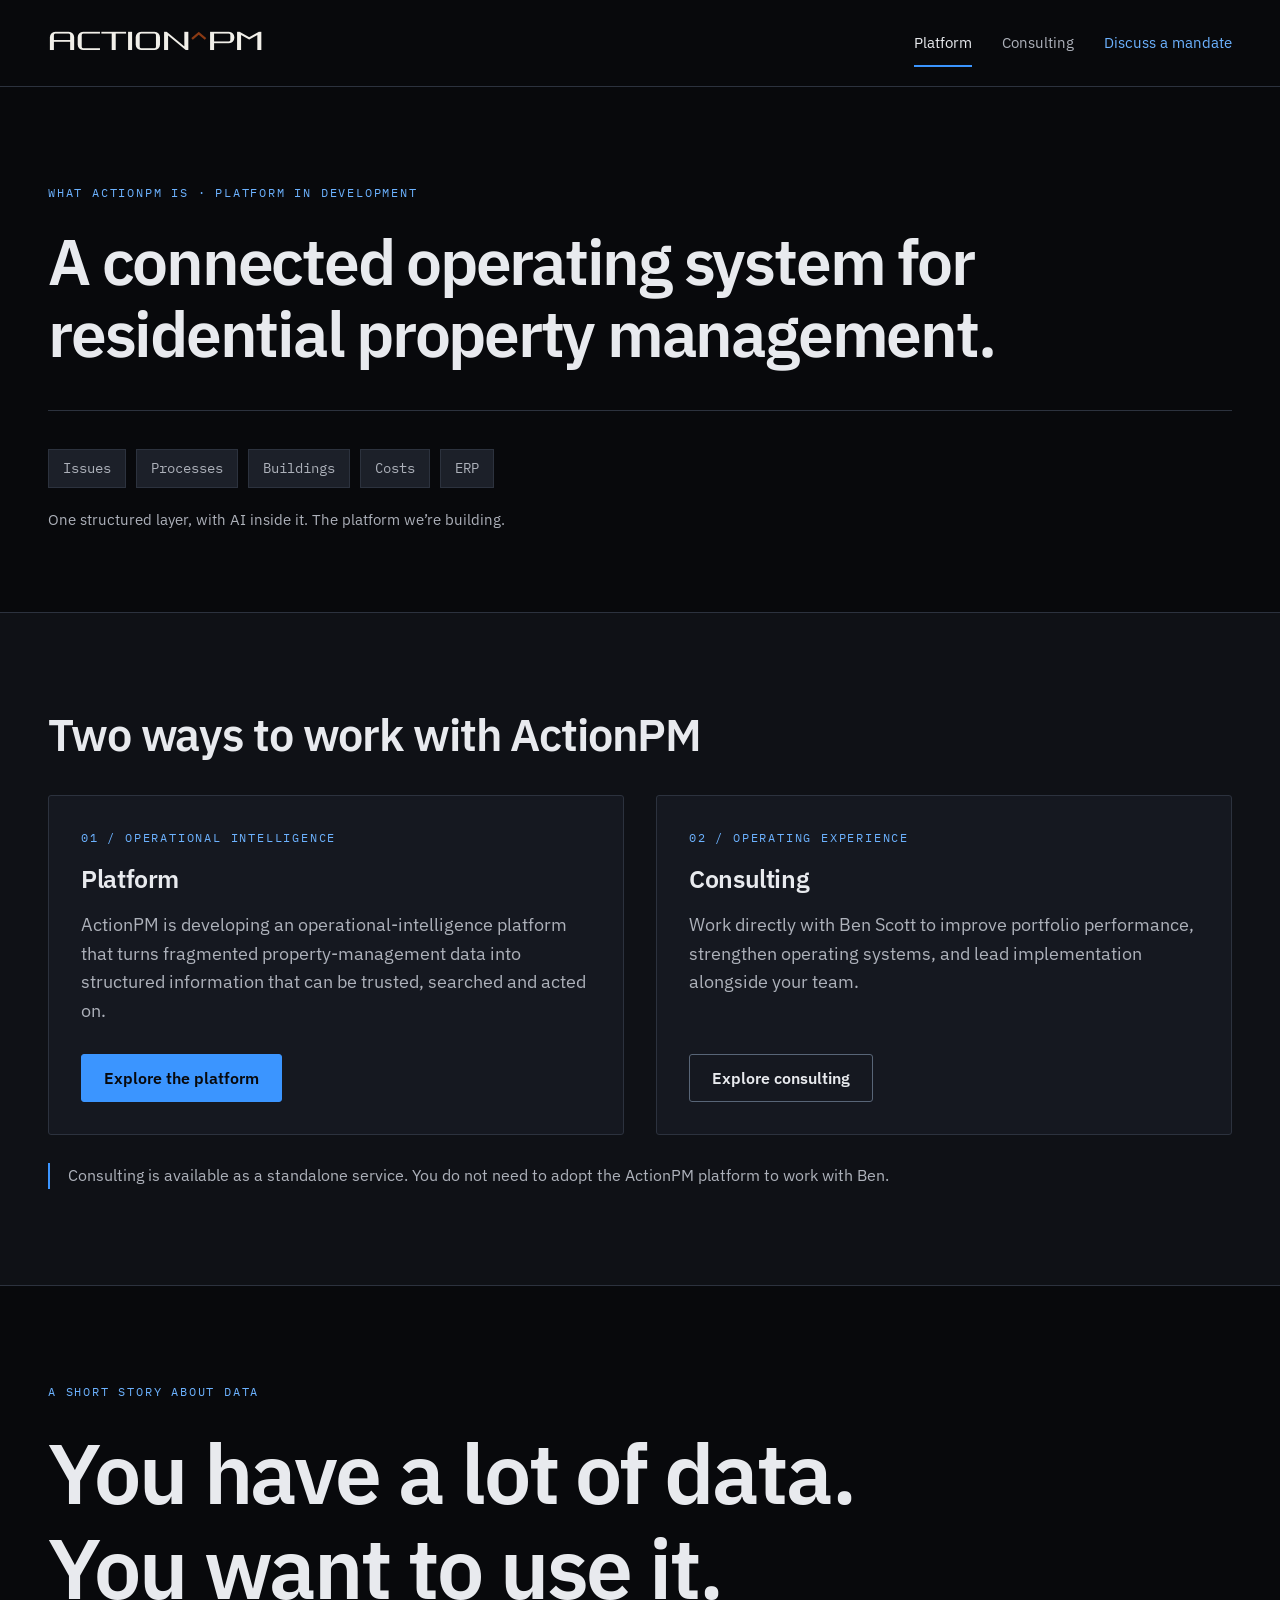
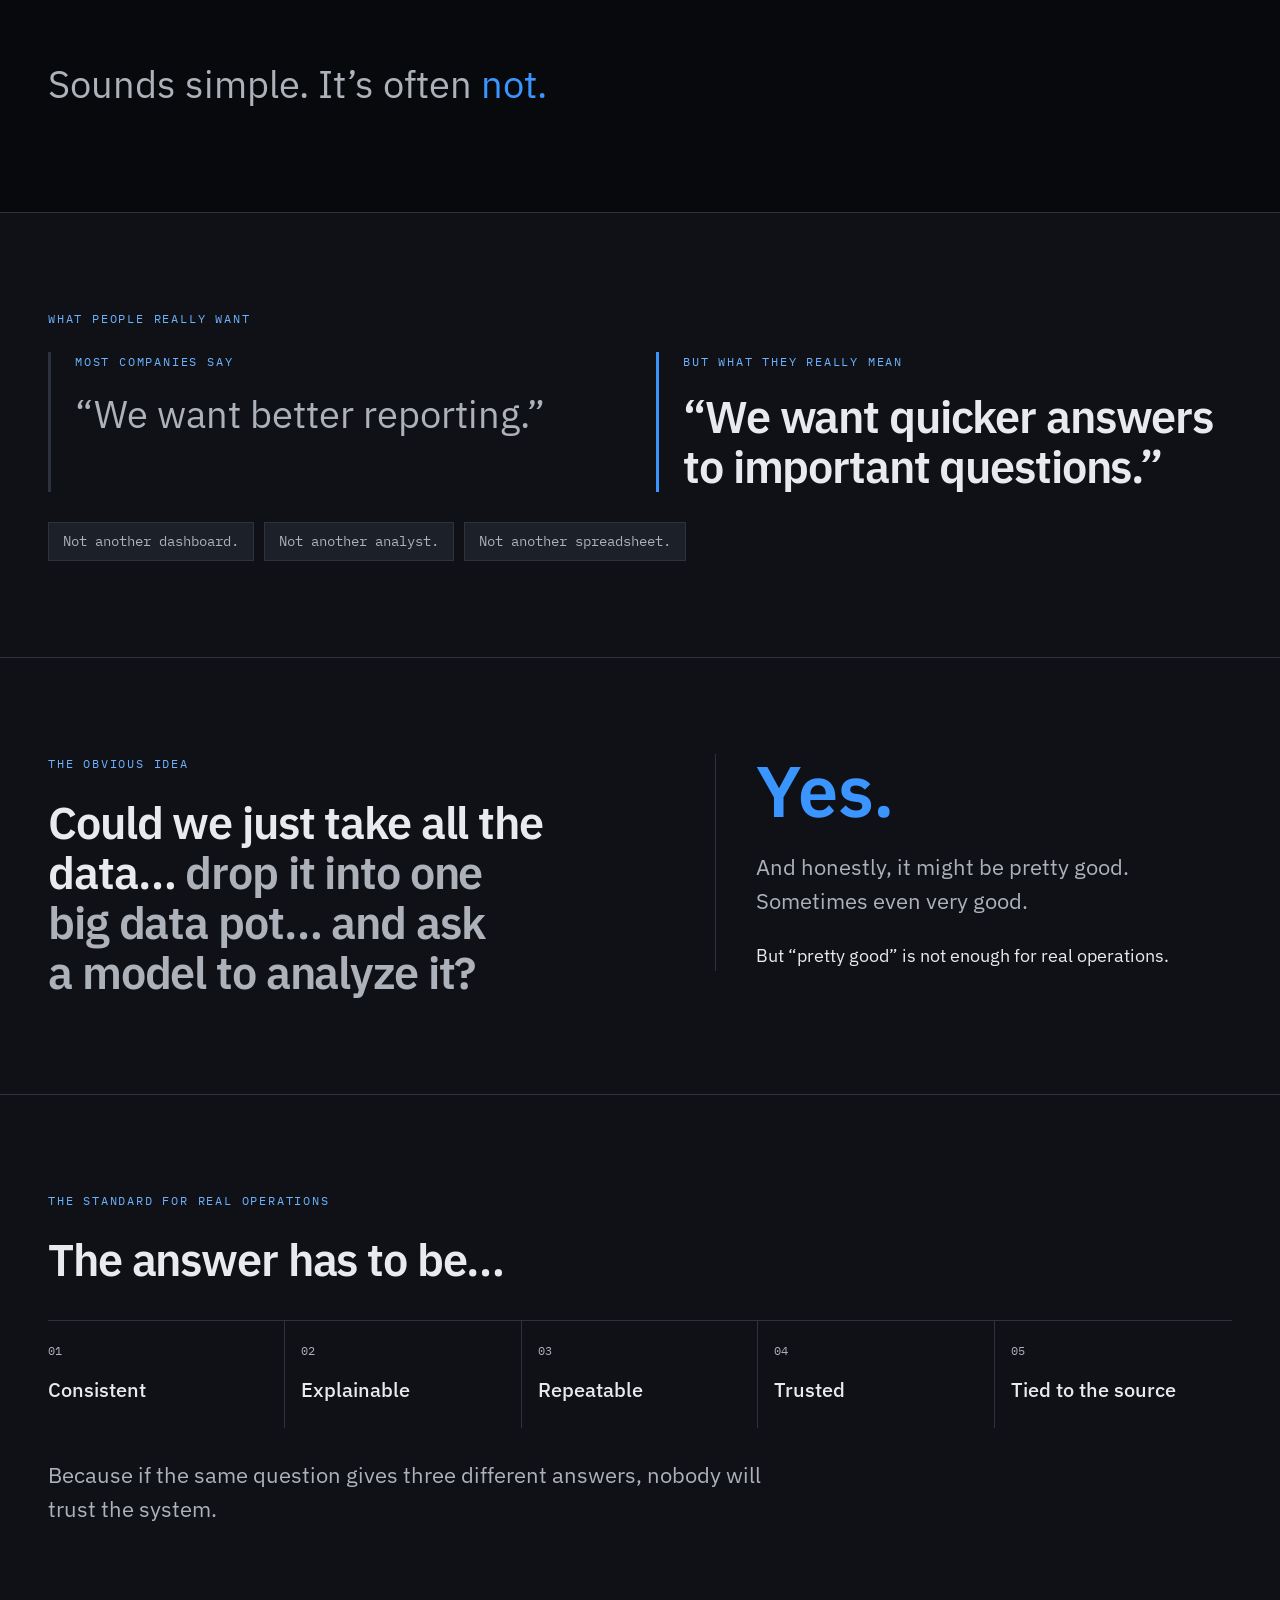
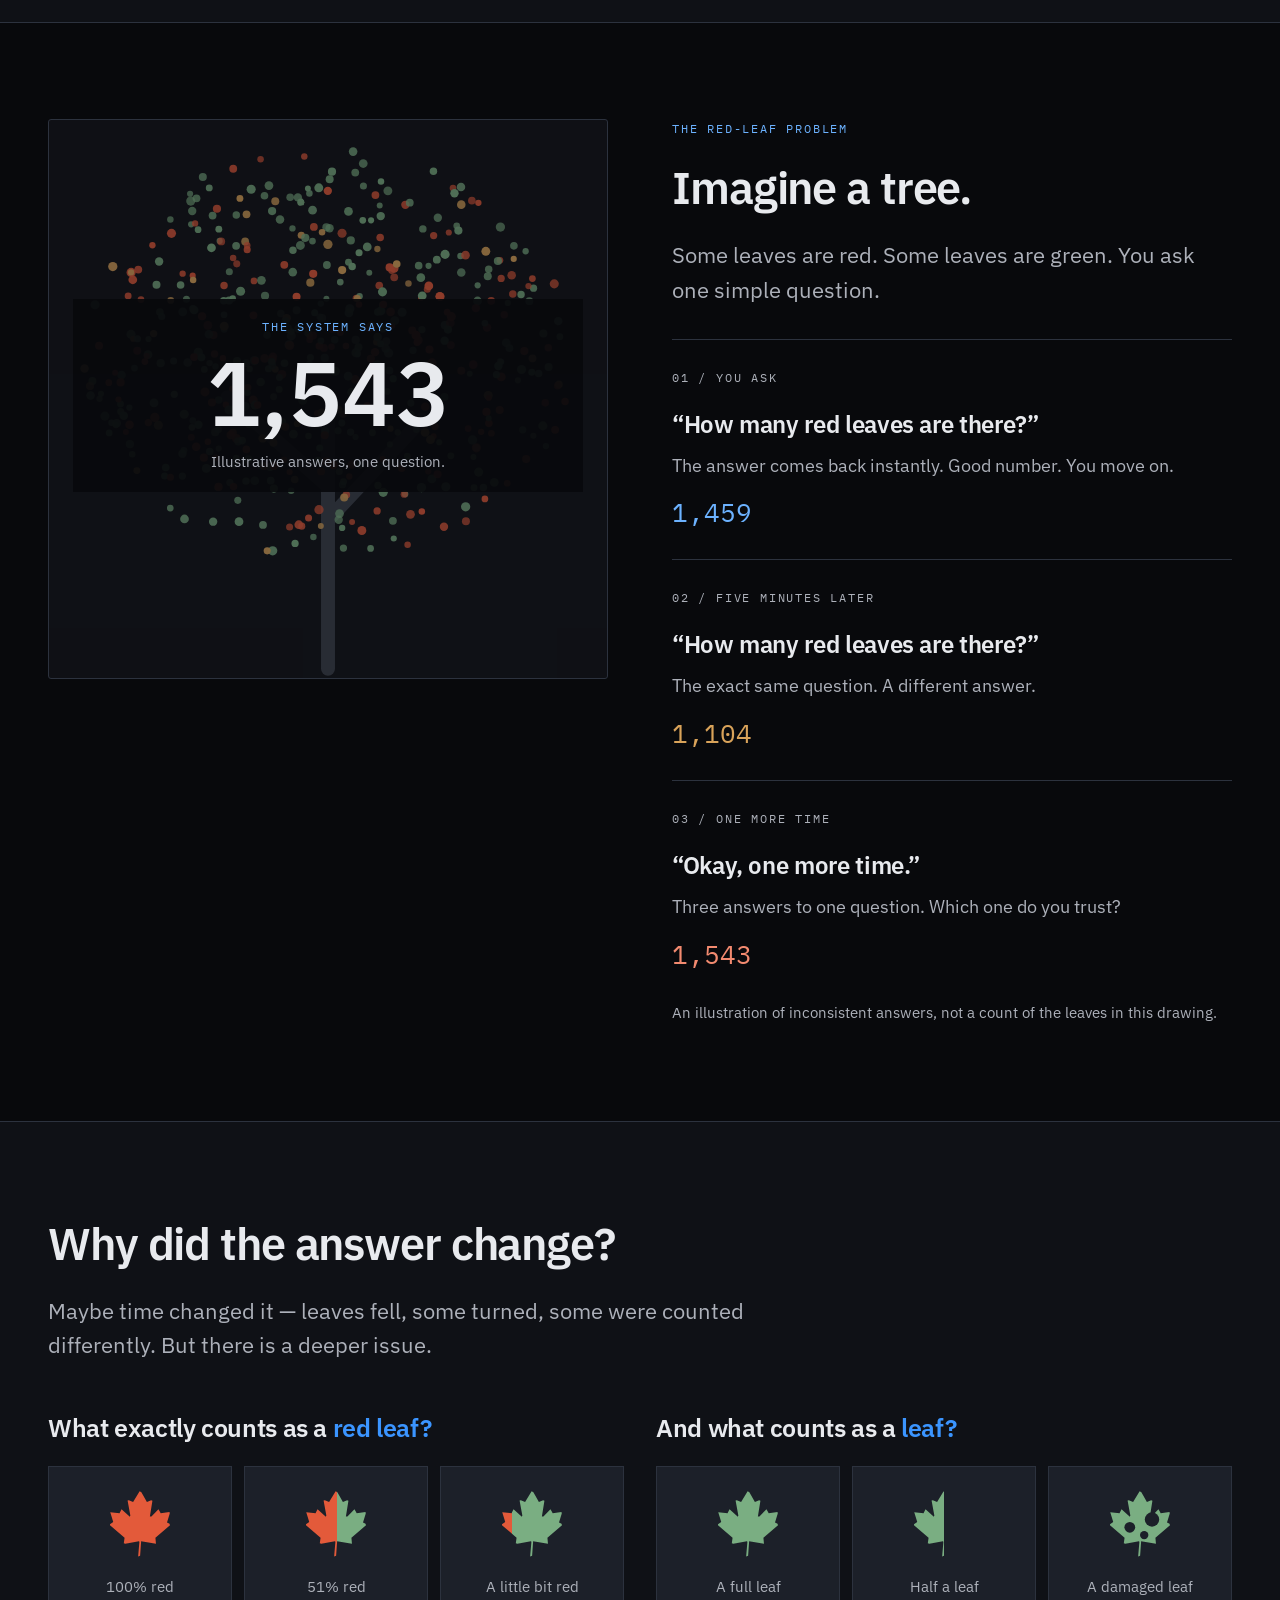
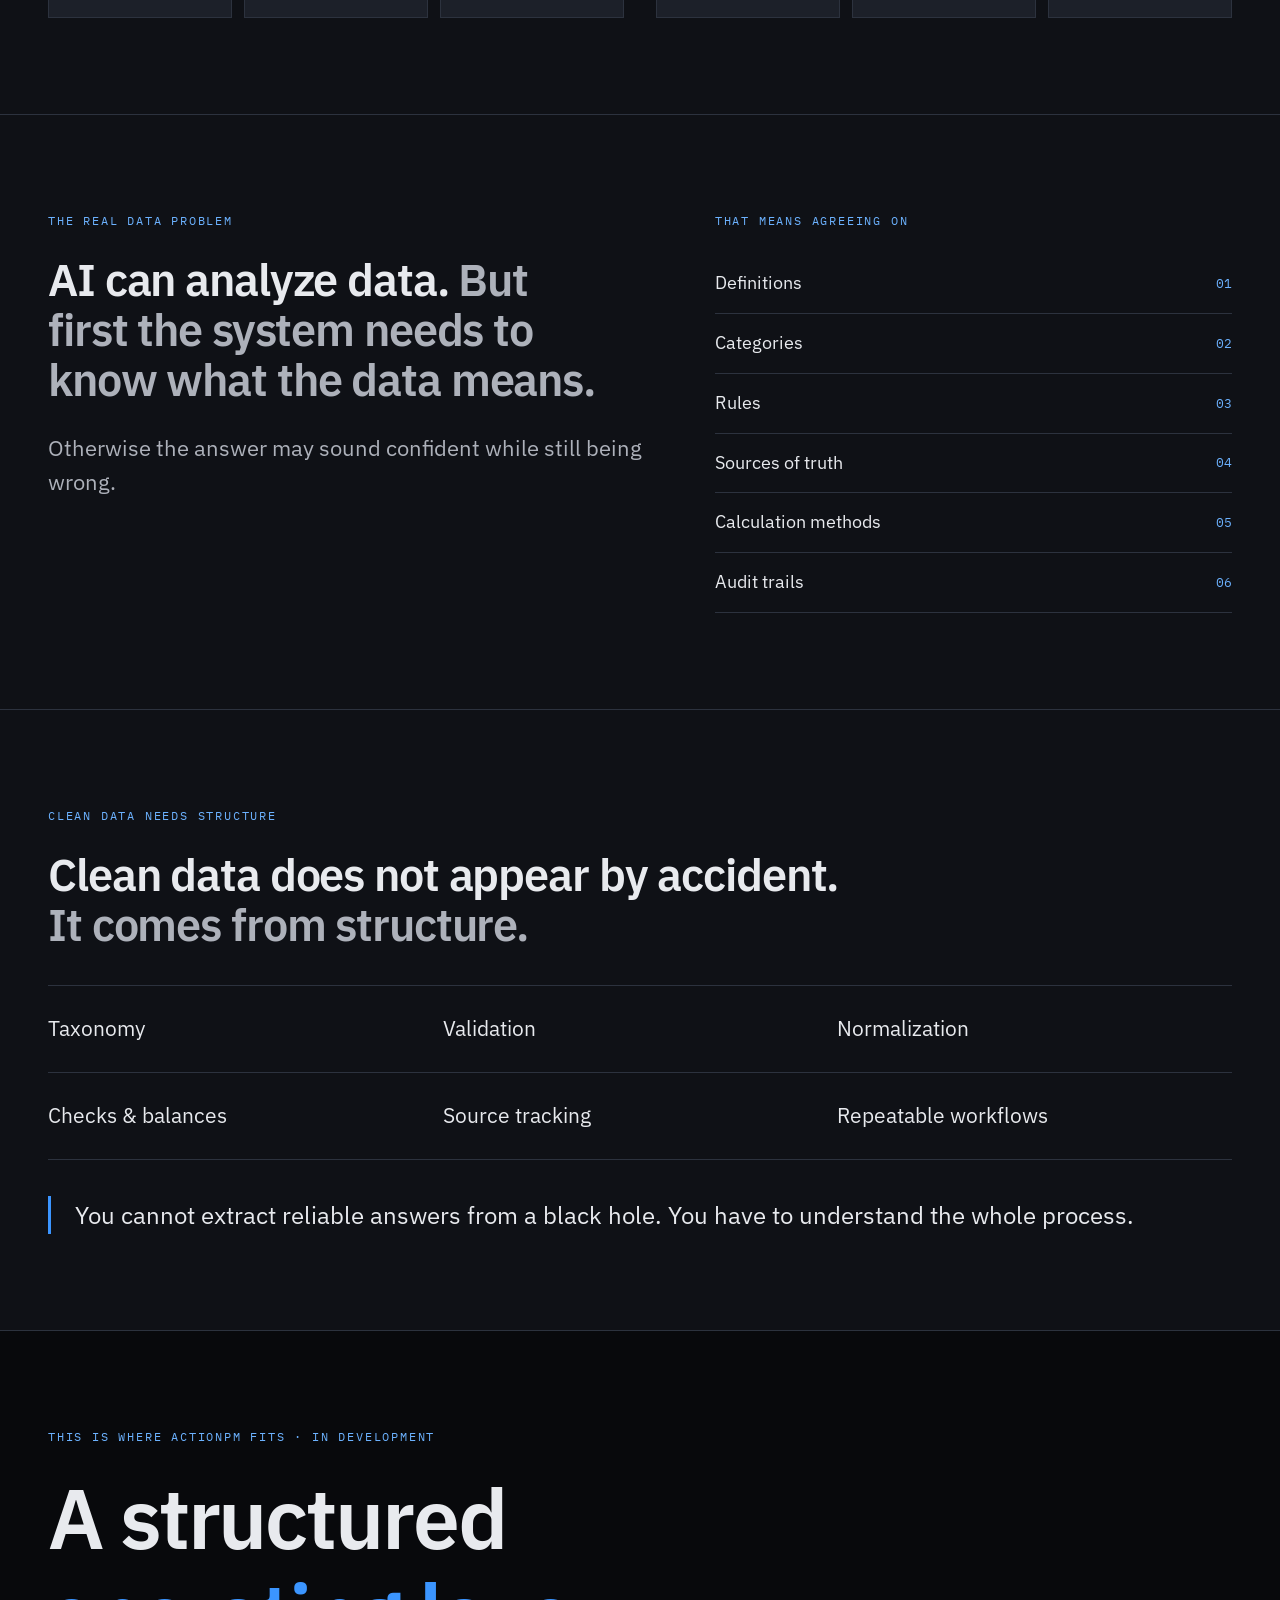
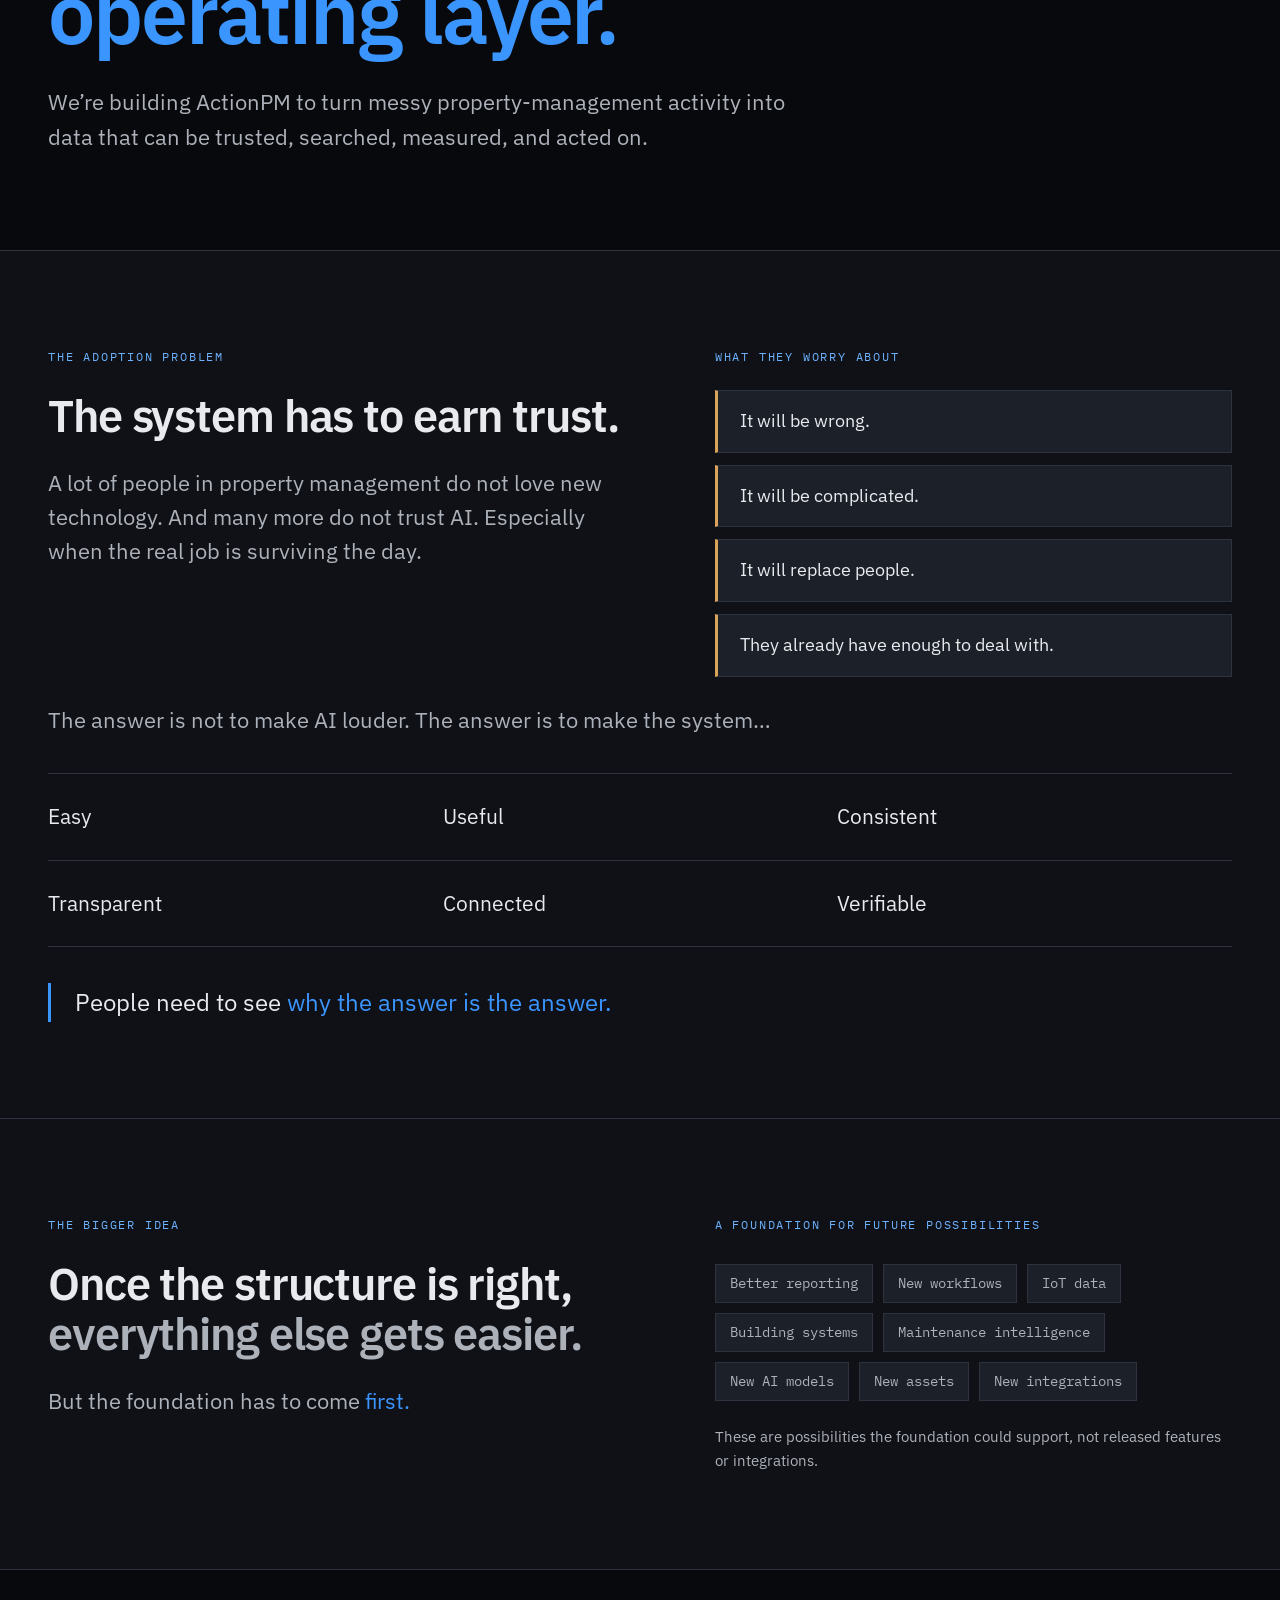
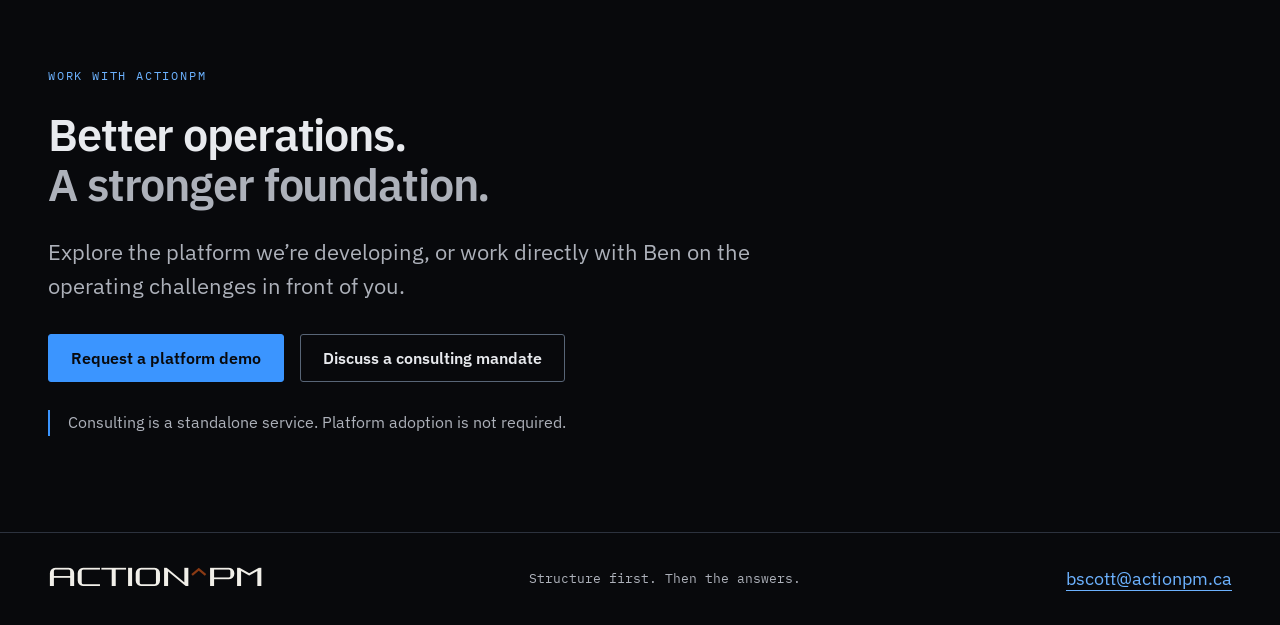
==== commit 423b13dc: "Refresh ActionPM static website and add standalone consulting page" ====
--- a/index.html
+++ b/index.html
@@ -3,493 +3,245 @@
 <head>
   <meta charset="utf-8">
   <meta name="viewport" content="width=device-width, initial-scale=1">
-  <title>ActionPM | Property Management Data Intelligence</title>
-  <meta name="description" content="ActionPM turns fragmented property-management data into structured, searchable intelligence for safer decisions and better building operations.">
+  <title>ActionPM | Real Estate Operations &amp; Intelligence</title>
+  <meta name="description" content="ActionPM combines residential real estate consulting with an operational-intelligence platform in development to improve portfolio performance, data and decisions.">
   <meta name="robots" content="index, follow, max-image-preview:large, max-snippet:-1, max-video-preview:-1">
   <link rel="canonical" href="https://actionpm.ca/">
   <meta name="theme-color" content="#0f1116">
-
   <meta property="og:type" content="website">
   <meta property="og:locale" content="en_CA">
   <meta property="og:site_name" content="ActionPM">
-  <meta property="og:title" content="ActionPM | Property Management Data Intelligence">
-  <meta property="og:description" content="Turn fragmented property-management data into structured, searchable intelligence for safer decisions and better building operations.">
+  <meta property="og:title" content="ActionPM | Real Estate Operations &amp; Intelligence">
+  <meta property="og:description" content="ActionPM combines residential real estate consulting with an operational-intelligence platform in development to improve portfolio performance, data and decisions.">
   <meta property="og:url" content="https://actionpm.ca/">
-
   <meta name="twitter:card" content="summary">
-  <meta name="twitter:title" content="ActionPM | Property Management Data Intelligence">
-  <meta name="twitter:description" content="Turn fragmented property-management data into structured, searchable intelligence for safer decisions and better building operations.">
-
+  <meta name="twitter:title" content="ActionPM | Real Estate Operations &amp; Intelligence">
+  <meta name="twitter:description" content="ActionPM combines residential real estate consulting with an operational-intelligence platform in development to improve portfolio performance, data and decisions.">
+  <link rel="icon" href="/assets/leaf-red.svg" type="image/svg+xml">
+  <link rel="stylesheet" href="/assets/styles.css">
+  <script src="/assets/site.js" defer></script>
   <script type="application/ld+json">
-  {
-    "@context": "https://schema.org",
-    "@graph": [
-      {
-        "@type": "Organization",
-        "@id": "https://actionpm.ca/#organization",
-        "name": "ActionPM",
-        "url": "https://actionpm.ca/",
-        "email": "bscott@actionpm.ca",
-        "description": "ActionPM structures fragmented property-management data so it can be trusted, searched, measured, and acted on."
+{
+  "@context": "https://schema.org",
+  "@graph": [
+    {
+      "@type": "Organization",
+      "@id": "https://actionpm.ca/#organization",
+      "name": "ActionPM",
+      "url": "https://actionpm.ca/",
+      "email": "bscott@actionpm.ca",
+      "description": "Residential real estate consulting and an operational-intelligence platform in development."
+    },
+    {
+      "@type": "WebSite",
+      "@id": "https://actionpm.ca/#website",
+      "url": "https://actionpm.ca/",
+      "name": "ActionPM",
+      "publisher": {
+        "@id": "https://actionpm.ca/#organization"
       },
-      {
-        "@type": "WebSite",
-        "@id": "https://actionpm.ca/#website",
-        "url": "https://actionpm.ca/",
-        "name": "ActionPM",
-        "publisher": {
-          "@id": "https://actionpm.ca/#organization"
-        },
-        "inLanguage": "en-CA"
-      }
-    ]
-  }
+      "inLanguage": "en-CA"
+    },
+    {
+      "@type": "WebPage",
+      "@id": "https://actionpm.ca/#webpage",
+      "url": "https://actionpm.ca/",
+      "name": "ActionPM | Real Estate Operations & Intelligence",
+      "description": "ActionPM combines residential real estate consulting with an operational-intelligence platform in development to improve portfolio performance, data and decisions.",
+      "isPartOf": {
+        "@id": "https://actionpm.ca/#website"
+      },
+      "inLanguage": "en-CA"
+    }
+  ]
+}
   </script>
-  <style>
-    * { margin: 0; padding: 0; box-sizing: border-box; }
-    body { background: #0f1116; display: flex; align-items: center; justify-content: center; min-height: 100vh; font-family: -apple-system, BlinkMacSystemFont, sans-serif; }
-    #__bundler_loading { position: fixed; bottom: 20px; right: 20px; font: 13px/1.4 -apple-system, BlinkMacSystemFont, sans-serif; color: #666; background: #fff; padding: 8px 14px; border-radius: 8px; box-shadow: 0 1px 4px rgba(0,0,0,0.12); z-index: 10000; }
-    #__bundler_thumbnail { position: fixed; inset: 0; width: 100%; height: 100%; display: flex; align-items: center; justify-content: center; background: #0f1116; z-index: 9999; }
-    #__bundler_thumbnail svg { width: 100%; height: 100%; object-fit: contain; }
-    #__bundler_placeholder { color: #999; font-size: 14px; }
-  </style>
-  <noscript>
-    <style>#__bundler_loading { display: none; }</style>
-    <div style="position:fixed;bottom:12px;left:12px;font:13px/1.4 -apple-system,BlinkMacSystemFont,sans-serif;color:#999;background:rgba(255,255,255,0.9);padding:6px 12px;border-radius:6px;box-shadow:0 1px 4px rgba(0,0,0,0.08);z-index:10000;">
-      This page requires JavaScript to display.
-    </div>
-  </noscript>
 </head>
 <body>
-  <div id="__bundler_thumbnail">
-  <svg viewBox="0 0 1200 800" xmlns="http://www.w3.org/2000/svg">
-    <rect width="1200" height="800" fill="#0f1116"></rect>
-    <polygon transform="translate(600 372) scale(2.4) translate(-50 -54)" points="49.4,0 52.3,1.7 61.5,18 68.6,15.1 70.7,15.9 66.5,41.8 69,41.8 80.8,30.1 84.5,36.4 99.2,34.7 99.6,37.2 95,51.9 99.2,54 100,56.5 75.7,77.4 76.6,87.4 51.9,83.3 50.2,107.5 46.9,108.8 49,84.1 48.1,83.3 25.5,87.4 23,86.6 24.3,77.4 0,56.5 0,54.8 5.4,51 0.4,35.1 15.9,36.4 19.2,30.1 33.1,42.3 33.9,40.2 29.3,15.5 31.4,15.1 38.5,18" fill="#e35a3a"></polygon>
-    <rect x="470" y="646" width="260" height="5" rx="2.5" fill="#2a2f39"></rect>
-    <rect x="470" y="646" width="150" height="5" rx="2.5" fill="#4a7dff"></rect>
-  </svg>
-</div>
-  <div id="__bundler_loading">Unpacking...</div>
-
-  <script>
-    
-document.addEventListener('DOMContentLoaded', async function() {
-  const loading = document.getElementById('__bundler_loading');
-  function setStatus(msg) { if (loading) loading.textContent = msg; }
-
-  const FONT_MIME = /^(font[/]|application[/](x-)?font-|application[/]vnd\.ms-fontobject)/i;
-  const MIME_TOKEN = /^[\w.+-]+[/][\w.+-]+$/;
-  function toBase64(bytes) {
-    let bin = '';
-    for (let i = 0; i < bytes.length; i += 0x8000) {
-      bin += String.fromCharCode.apply(null, bytes.subarray(i, i + 0x8000));
-    }
-    return btoa(bin);
-  }
-
-  // Error sink persists across replaceWith since it's on window, not the DOM.
-  window.addEventListener('error', function(e) {
-    // Failed resource loads (CSP-blocked links, scripts, images) fire plain
-    // events at the element — warn only; real JS errors carry message/error.
-    if (!e.message && !e.error && e.target && e.target !== window) {
-      console.warn('[bundle] resource failed to load:',
-        e.target.tagName, String(e.target.src || e.target.href || ''));
-      return;
-    }
-    var p = document.body || document.documentElement;
-    var d = document.getElementById('__bundler_err') || p.appendChild(document.createElement('div'));
-    d.id = '__bundler_err';
-    d.style.cssText = 'position:fixed;bottom:12px;left:12px;right:12px;font:12px/1.4 ui-monospace,monospace;background:#2a1215;color:#ff8a80;padding:10px 14px;border-radius:8px;border:1px solid #5c2b2e;z-index:99999;white-space:pre-wrap;max-height:40vh;overflow:auto';
-    d.textContent = (d.textContent ? d.textContent + String.fromCharCode(10) : '') +
-      '[bundle] ' + (e.message || e.type) +
-      (e.filename ? ' (' + e.filename.slice(0, 60) + ':' + e.lineno + ')' : '');
-  }, true);
-
-  try {
-    const manifestEl = document.querySelector('script[type="__bundler/manifest"]');
-    const templateEl = document.querySelector('script[type="__bundler/template"]');
-    if (!manifestEl || !templateEl) {
-      setStatus('Error: missing bundle data');
-      console.error('[bundler] Missing script tags — manifestEl:', !!manifestEl, 'templateEl:', !!templateEl);
-      return;
-    }
-
-    const manifest = JSON.parse(manifestEl.textContent);
-    let template = JSON.parse(templateEl.textContent);
-
-    // Nested page bundles (iframe targets). Each ships ONCE, in the ROOT
-    // document's manifest; frame srcs carry an about:blank#<uuid> marker
-    // instead of a substitutable uuid. Every document mints the blobs for
-    // its OWN frames — from local text at the root, or text obtained from
-    // its DIRECT parent over the relay protocol below — so each frame
-    // navigation stays same-origin with its initiator and a deduped page
-    // loads at any depth on any host, including a file:// download's
-    // opaque origins (where a blob minted by one document cannot be
-    // navigated to by another).
-    const pageOrderEl = document.querySelector('script[type="__bundler/page_order"]');
-    const pageOrder = pageOrderEl ? JSON.parse(pageOrderEl.textContent) : [];
-    const pageSet = new Set(pageOrder);
-    const pageTexts = {};
-
-    // ── Nested-page text protocol (parent-chain relay) ──
-    // Page bundles ship once, in the ROOT document's manifest. Every
-    // document mints the blobs for its OWN frames, obtaining page text
-    // through a strict parent-chain relay: a document only ever SENDS to
-    // its direct parent (which, for every document the publisher's own
-    // runtime minted, is another publisher document) and only ACCEPTS
-    // text from that direct parent; requests from below are honored only
-    // for the document's own child frames, and the ROOT never sends
-    // upward at all. That last rule is load-bearing: the artifact host's
-    // frame-ancestors allows claude.ai (and friends) to frame an
-    // artifact, so window.top can be a FOREIGN document — a top-addressed
-    // protocol would hand page uuids to that ancestor and accept forged
-    // "page text" from it, minting attacker HTML as an artifact-origin
-    // blob document. The chain never touches the ancestor: requests stop
-    // at the root, replies are origin-addressed per hop (never '*' when
-    // an origin exists), and both directions are origin-gated (on https
-    // a foreign sender's origin can never equal this document's; in
-    // opaque contexts — file:// — everything serializes as 'null', where
-    // an embedded EXTERNAL frame still fails the gate by carrying its
-    // own real origin, and a sandboxed child of such a frame is excluded
-    // by the own-child-frames check plus uuid unguessability). Shape is
-    // deny-by-default: one request form, one reply form, no error
-    // replies.
-    // window.origin is the SERIALIZED SECURITY origin ('null' in opaque
-    // contexts such as a sandboxed preview iframe) — location.origin is
-    // computed from the URL and stays 'https://…' even when the document
-    // is sandboxed, which would misgate every opaque chain.
-    const OWN_TARGET = /^https?:[/][/]/.test(window.origin || '')
-      ? window.origin
-      : '*';
-    function trustedOrigin(e) {
-      if (e.origin === window.origin) return true; // https chains; opaque==opaque
-      // file:// trees: Chrome serializes the file document's origin as
-      // 'file://' while the blob: documents it mints serialize as 'null',
-      // so the two legitimate shapes can never string-match — accept the
-      // pair in both directions. https origins never serialize as either,
-      // and sender identity (own child frame / direct parent) is checked
-      // separately.
-      return (
-        (e.origin === 'null' &&
-          (window.origin === 'file://' ||
-            window.location.protocol === 'file:')) ||
-        (/^file:/.test(e.origin) && window.origin === 'null')
-      );
-    }
-    // Non-empty only in the root document (nested bundles ship an empty
-    // island), so it doubles as the root marker: the root answers from
-    // local text and treats a miss as authoritative — never relaying to
-    // its (possibly foreign) parent.
-    const isPageRoot = pageOrder.length > 0;
-    const blobUrls = {};
-    const resourceBlobs = {};
-    const UUID_SHAPE = /^[0-9a-f]{8}-[0-9a-f]{4}-[0-9a-f]{4}-[0-9a-f]{4}-[0-9a-f]{12}$/;
-    const pendingFrames = {}; // uuid -> [{el, frag}] awaiting text for own frames
-    const pendingRelays = {}; // uuid -> [childWindow] awaiting text to pass down
-    function mountPage(el, frag, text) {
-      const pageBlob = new Blob([text], { type: 'text/html' });
-      const u = URL.createObjectURL(pageBlob);
-      resourceBlobs[u] = pageBlob;
-      el.src = u + frag;
-    }
-    function deliverPage(uuid, text) {
-      const frames = pendingFrames[uuid];
-      delete pendingFrames[uuid];
-      if (frames) for (const f of frames) mountPage(f.el, f.frag, text);
-      const relays = pendingRelays[uuid];
-      delete pendingRelays[uuid];
-      if (relays) {
-        for (const cw of relays) {
-          try { cw.postMessage({ __bundler_page: uuid, __bundler_text: text }, OWN_TARGET); } catch (err) { /* gone */ }
-        }
-      }
-    }
-    function ownFrameWindows() {
-      const out = [];
-      for (const f of Array.from(document.querySelectorAll('iframe'))) {
-        try { if (f.contentWindow) out.push(f.contentWindow); } catch (err) { /* detached */ }
-      }
-      return out;
-    }
-    window.addEventListener('message', function (e) {
-      const d = e.data;
-      if (!d || typeof d !== 'object' || !e.source) return;
-      // Origin gate first; the structural checks below (own-child-frames
-      // for requests, direct-parent + solicited-uuid for replies, the
-      // root's never-relay rule) are what hold in fully opaque chains
-      // where origin strings can't discriminate — a sandboxed root's
-      // FOREIGN wrapper still fails all three even though both serialize
-      // as real-vs-'null' rather than matching.
-      if (!trustedOrigin(e)) return;
-      if (typeof d.__bundler_need === 'string' && UUID_SHAPE.test(d.__bundler_need)) {
-        // Requests are honored only for this document's own child frames.
-        if (ownFrameWindows().indexOf(e.source) < 0) return;
-        const uuid = d.__bundler_need;
-        const text = pageTexts[uuid];
-        if (typeof text === 'string') {
-          try { e.source.postMessage({ __bundler_page: uuid, __bundler_text: text }, OWN_TARGET); } catch (err) { /* gone */ }
-          return;
-        }
-        if (isPageRoot || window.parent === window) return; // authoritative miss
-        const waiting = pendingRelays[uuid];
-        if (waiting) {
-          if (waiting.indexOf(e.source) < 0) waiting.push(e.source);
-          return;
-        }
-        // Never-answered uuids would otherwise accumulate forever under a
-        // request spray; past the cap (far above any real page count) new
-        // relays are dropped rather than remembered.
-        if (Object.keys(pendingRelays).length >= 128) return;
-        pendingRelays[uuid] = [e.source];
-        window.parent.postMessage({ __bundler_need: uuid }, OWN_TARGET);
-      } else if (
-        typeof d.__bundler_page === 'string' &&
-        UUID_SHAPE.test(d.__bundler_page) &&
-        typeof d.__bundler_text === 'string'
-      ) {
-        // The shape test is load-bearing beyond tidiness: the solicited
-        // check below uses the in operator, which matches prototype keys
-        // ('__proto__', 'constructor') — an unshaped key would reach
-        // deliverPage and throw, painting the error banner.
-        // Text is accepted only from the direct parent — the document
-        // that minted this one.
-        if (e.source !== window.parent || window.parent === window) return;
-        if (!(d.__bundler_page in pendingFrames) && !(d.__bundler_page in pendingRelays)) return;
-        deliverPage(d.__bundler_page, d.__bundler_text);
-      }
-    });
-
-    const uuids = Object.keys(manifest);
-    setStatus('Unpacking ' + uuids.length + ' assets...');
-
-    await Promise.all(uuids.map(async (uuid) => {
-      const entry = manifest[uuid];
-      try {
-        const binaryStr = atob(entry.data);
-        const bytes = new Uint8Array(binaryStr.length);
-        for (let i = 0; i < binaryStr.length; i++) bytes[i] = binaryStr.charCodeAt(i);
-
-        let finalBytes = bytes;
-        if (entry.compressed) {
-          if (typeof DecompressionStream !== 'undefined') {
-            const ds = new DecompressionStream('gzip');
-            const writer = ds.writable.getWriter();
-            const reader = ds.readable.getReader();
-            writer.write(bytes);
-            writer.close();
-            const chunks = [];
-            let totalLen = 0;
-            while (true) {
-              const { done, value } = await reader.read();
-              if (done) break;
-              chunks.push(value);
-              totalLen += value.length;
-            }
-            finalBytes = new Uint8Array(totalLen);
-            let offset = 0;
-            for (const chunk of chunks) { finalBytes.set(chunk, offset); offset += chunk.length; }
-          } else {
-            console.warn('DecompressionStream not available, asset ' + uuid + ' may not render');
-          }
-        }
-
-        if (pageSet.has(uuid)) {
-          pageTexts[uuid] = new TextDecoder().decode(finalBytes);
-          return;
-        }
-        if (FONT_MIME.test(entry.mime) && MIME_TOKEN.test(entry.mime)) {
-          // Strict artifact hosts allow font-src data: but not blob:.
-          blobUrls[uuid] = 'data:' + entry.mime + ';base64,' +
-            (entry.compressed ? toBase64(finalBytes) : entry.data);
-        } else {
-          const blob = new Blob([finalBytes], { type: entry.mime });
-          blobUrls[uuid] = URL.createObjectURL(blob);
-          resourceBlobs[blobUrls[uuid]] = blob;
-        }
-      } catch (err) {
-        console.error('Failed to decode asset ' + uuid + ':', err);
-        const blob = new Blob([], { type: entry.mime });
-        blobUrls[uuid] = URL.createObjectURL(blob);
-        resourceBlobs[blobUrls[uuid]] = blob;
-      }
-    }));
-
-    const extResEl = document.querySelector('script[type="__bundler/ext_resources"]');
-    const extResources = extResEl ? JSON.parse(extResEl.textContent) : [];
-    const resourceMap = {};
-    for (const entry of extResources) {
-      if (blobUrls[entry.uuid]) resourceMap[entry.id] = blobUrls[entry.uuid];
-    }
-
-    // Artifact-host CSP (connect-src 'self') refuses fetch() of blob: URLs —
-    // consumers read these Blobs directly. Survives the swap like the error sink.
-    window.__resourceBlobs = resourceBlobs;
-
-    setStatus('Rendering...');
-    // Page uuids have no blob here — they ride inside about:blank#<uuid>
-    // frame markers the pass below resolves after the swap.
-    for (const uuid of uuids) {
-      if (pageSet.has(uuid)) continue;
-      template = template.split(uuid).join(blobUrls[uuid]);
-    }
-
-    // Strip integrity + crossorigin — blob URLs from a file:// document inherit
-    // a null origin, so crossorigin forces a CORS fetch that SRI then rejects.
-    // The manifest bytes are ours; SRI protects against CDN compromise, not this.
-    template = template.replace(/\s+integrity="[^"]*"/gi, '').replace(/\s+crossorigin="[^"]*"/gi, '');
-
-    // Preserve search and social metadata after the bundled page replaces the
-    // outer document. The initial metadata serves non-JavaScript crawlers;
-    // this copy remains in the rendered document used by modern search bots.
-    const seoMetadata = [
-      '<title>ActionPM | Property Management Data Intelligence</title>',
-      '<meta name="description" content="ActionPM turns fragmented property-management data into structured, searchable intelligence for safer decisions and better building operations.">',
-      '<meta name="robots" content="index, follow, max-image-preview:large, max-snippet:-1, max-video-preview:-1">',
-      '<link rel="canonical" href="https://actionpm.ca/">',
-      '<meta name="theme-color" content="#0f1116">',
-      '<meta property="og:type" content="website">',
-      '<meta property="og:locale" content="en_CA">',
-      '<meta property="og:site_name" content="ActionPM">',
-      '<meta property="og:title" content="ActionPM | Property Management Data Intelligence">',
-      '<meta property="og:description" content="Turn fragmented property-management data into structured, searchable intelligence for safer decisions and better building operations.">',
-      '<meta property="og:url" content="https://actionpm.ca/">',
-      '<meta name="twitter:card" content="summary">',
-      '<meta name="twitter:title" content="ActionPM | Property Management Data Intelligence">',
-      '<meta name="twitter:description" content="Turn fragmented property-management data into structured, searchable intelligence for safer decisions and better building operations.">',
-      '<script type="application/ld+json">',
-      JSON.stringify({
-        '@context': 'https://schema.org',
-        '@graph': [
-          {
-            '@type': 'Organization',
-            '@id': 'https://actionpm.ca/#organization',
-            name: 'ActionPM',
-            url: 'https://actionpm.ca/',
-            email: 'bscott@actionpm.ca',
-            description: 'ActionPM structures fragmented property-management data so it can be trusted, searched, measured, and acted on.'
-          },
-          {
-            '@type': 'WebSite',
-            '@id': 'https://actionpm.ca/#website',
-            url: 'https://actionpm.ca/',
-            name: 'ActionPM',
-            publisher: { '@id': 'https://actionpm.ca/#organization' },
-            inLanguage: 'en-CA'
-          }
-        ]
-      }).replace(/</g, '\\u003c'),
-      '</' + 'script>'
-    ].join('');
-
-    const resourceScript = '<script>window.__resources = ' +
-      JSON.stringify(resourceMap).replace(/<\//g, '<\\/') +
-      ';</' + 'script>';
-    // Inject after <head> so the DOCTYPE stays first; prepending the script
-    // would push the parser into quirks mode. DOMParser always emits a <head>
-    // (synthesizing one if the source HTML omitted it) but may carry
-    // attributes through, so match the full opening tag. slice() rather than
-    // replace() keeps us clear of $-pattern substitution in resourceScript.
-    const headOpen = template.match(/<head[^>]*>/i);
-    if (headOpen) {
-      const i = headOpen.index + headOpen[0].length;
-      template = template.slice(0, i) + resourceScript + seoMetadata + template.slice(i);
-    }
-    template = template.replace(/<html(?![^>]*\blang=)([^>]*)>/i, '<html lang="en-CA"$1>');
-
-    // Parse the template and swap the root element. Scripts inserted via
-    // DOMParser/replaceWith are inert per spec — re-create each with
-    // createElement so they execute, awaiting onload for src scripts to
-    // preserve ordering (React before ReactDOM before Babel before text/babel).
-    const doc = new DOMParser().parseFromString(template, 'text/html');
-    document.documentElement.replaceWith(doc.documentElement);
-
-    // Give the rendered page one semantic primary heading without changing
-    // its appearance. The bundled source otherwise renders every heading as
-    // a generic div, which weakens document structure for crawlers and
-    // assistive technology.
-    const primaryHeading = Array.from(document.querySelectorAll('div')).find(function(el) {
-      return el.childElementCount === 0 &&
-        el.textContent.trim() === 'A connected operating system for residential property management.';
-    });
-    if (primaryHeading) {
-      const h1 = document.createElement('h1');
-      for (const attr of Array.from(primaryHeading.attributes)) {
-        h1.setAttribute(attr.name, attr.value);
-      }
-      while (primaryHeading.firstChild) h1.appendChild(primaryHeading.firstChild);
-      primaryHeading.replaceWith(h1);
-    }
-
-    // Resolve page-frame markers: mint this document's own blob for each
-    // framed page — from local text when this is the root, otherwise by
-    // asking the direct parent over the relay protocol above. An
-    // unanswered request leaves the frame on about:blank, the same
-    // degraded state as a refused embed.
-    {
-      const MARKER = /^about:blank#([0-9a-f]{8}-[0-9a-f]{4}-[0-9a-f]{4}-[0-9a-f]{4}-[0-9a-f]{12})(#.*)?$/;
-      const needed = [];
-      for (const el of Array.from(document.querySelectorAll('iframe'))) {
-        const m = MARKER.exec(el.getAttribute('src') || '');
-        if (!m) continue;
-        const text = pageTexts[m[1]];
-        if (typeof text === 'string') {
-          mountPage(el, m[2] || '', text);
-        } else if (window.parent !== window && !isPageRoot) {
-          const had = pendingFrames[m[1]];
-          (pendingFrames[m[1]] = had || []).push({ el: el, frag: m[2] || '' });
-          if (!had) needed.push(m[1]);
-        }
-      }
-      for (const uuid of needed) {
-        window.parent.postMessage({ __bundler_need: uuid }, OWN_TARGET);
-      }
-    }
-
-    const dead = Array.from(document.scripts);
-    for (const old of dead) {
-      const s = document.createElement('script');
-      for (const a of old.attributes) s.setAttribute(a.name, a.value);
-      s.textContent = old.textContent;
-      // text/babel scripts with a src: read and inline. transformScriptTags
-      // does XHR against the src, but blob:null/ from a file:// origin is
-      // silently dropped. Inlining makes it a plain inline babel script,
-      // which transformScriptTags handles unconditionally.
-      if ((s.type === 'text/babel' || s.type === 'text/jsx') && s.src) {
-        const pre = resourceBlobs[s.src.split('#')[0]];
-        s.textContent = pre ? await pre.text() : await (await fetch(s.src)).text();
-        s.removeAttribute('src');
-      }
-      const p = s.src ? new Promise(function(r) { s.onload = s.onerror = r; }) : null;
-      old.replaceWith(s);
-      if (p) await p;
-    }
-    // Babel standalone auto-transforms type=text/babel on DOMContentLoaded,
-    // which fired before we swapped the document. Trigger manually if present.
-    if (window.Babel && typeof window.Babel.transformScriptTags === 'function') {
-      window.Babel.transformScriptTags();
-    }
-  } catch (err) {
-    setStatus('Error unpacking: ' + err.message);
-    console.error('Bundle unpack error:', err);
-  }
-});
-
-  </script>
-
-  <script type="__bundler/manifest">
-{"ef01ab09-c486-4278-bc3e-4e75cd2ff9b7":{"mime":"application/javascript","compressed":true,"data":"H4sIAAAAAAAACtS963bbOLYu+j9PgVZVl6REoi6+xJHjVOdWKzkrSWXHrurunXInEAlJLFMkF0HZViVeo3/V77179xjnDc6LnDepJzljzgmQAEjKcpJavU6qO7FJAMRlYmJiXr45uM3+FMj+dBUHkZiwD61Zki153prs9FoxXwqZcl+0Jq2Hfh4m8euXT4QM5/[base64]/l1s0oEq6LXyXJLlo7HlZn8q5tZ+JLLm+LpRya77i59dXfMXP3XqvsyRY+XkUxo2rXNY3ClM7p7rKMy4XQrYmH1qB8M8G8Fdf5nwO5VqTVnAQ3Nsbj+6O9u8OW72mrTZp7d+9t7N3V+zNhgfCKVdsrknLvzcVw727Yro/OnBKFdtp0hoOD2Y7d3dmYnjvrlvK2TmT1mh8794+F9P9veluXWGDwCet6d0dLvhwdLB/MHYKm/Q8aY3uTaf3hkN/PAx8p6BBv5PWdLy7M/T93T1+b8coV0+uk1awx2fDe/eCfT7eqy9uEuek5YvRdG9/tLuzGwxryxvEOGkd7AR3x8Ng7I+CoLZ0QX6T1iwYHUz3gx3/gB/UltUUN2nd27s7ng33p3v+Hq8t6hLXpOXvjXd3p2K6vzu+17rqtcIYXgZPL3ORxTwCnn7aa61icZkmEp6nSYac/vSK3R7cutXpdNnRA/bh1i0/iWXO3r0L5LtYsiPWuQjjILnwNpwe7IhtUejjR/bhqntofUH6SSrYEftwdXjrVkd91Hv3TmRZksHXK48+fmRvT6GVwYBV98+tPFuzD6wYzeD27VvsNrtfFnrAfvv7P1kmVhKolF2IKStOPjZLMvbs5OULbFl6txjWfsbhYJUT+Jl1eJfJVPAzkbE4yYVU7fFAsvvSz8I0Z/k6FUctnqZR6HOYkMHPMolbLAyOWqpuH+u2HmCb8IfHAUsTmUv2QUZhIJ7Hgbh8vODxXAQT9uqK5QnLF4KlPIOe0nyzJGYxP/eoZ9MuOxPracKzAJ6Gc/w29u+3X//X4Ldf/9Fjr+c/[base64]/H//79HwYNgtJh8aEwHD4bzPMx5LEKEm9LzTfQ+DnoU5LsB5KC5g8/RYJPJcZNPkUgRe0dSxoGLv4wRrv2c8z7NwusoFzWEciIzxHEaxSDIRqO6NJqMuDiZfiKKx169P/sIE7lWRMSlyyfJFKJlMWJhL9uT7l8znab7KBJNCSLaK1UjmIlmKPFurSZvBOoZxjh94/6elCEJOT96ziK8lE+ciW6uFgDmHecwlSy5ilvK5gP6a/TImtgedgQFPs+RCiqwt2Wv61K//YMf8XEBbr598x1LkWQJWx48Ej4vGklj04SP9VGR96gKUx8WIEyYu84zD2FepGs28y/LFajmNeRixDP6iLSjDX3BPR2KW9xewofwkWi1jlsxY2XZRVRY96Mic56HP/CiJhex67HEU+mewXGobiUP226//e/Dbr/+HaZIvOjBL/JUUAcuTkpxykbKpyC+EiGlS5SELMj4nCkiyQGSHLAvni7zv46dmSVZS0FmYsgF7mZwLtip+CmAtBuyJiEQuWCdJRQxT+ZjHvogG6rGfxLMwW5brFPIomXc99gQ/vhA4XW1J32YimCuihJU8ZBdhkC9gqmQIjMgYUZT4PDrOkwzYLPYwBcrFoTGfZ9mavQ94zvvEaM/[base64]/K31MHdNqwKw/e/7kydNXPTig2CpeAmcVgcdeJXEfWjkXeulkztd6coCbAHVDW+/PQxlOwyjM1xO1AO/ZHfY+SbmPz4bv9cYPM2gFaPI8DEQieyycZXDr7EFDwEdZGKcr4OlvBPdzlmdCyC4sGi5Tdi4Cxv0skdJYej2oF+FM+Gs/EsCiFAODzpZntp5c5CzvcVxqfp15hebCXIpoxi4WIgaWh02ZM8KoqmSdMPajVQAUBGXCOMxDHjGcSjrYgPqoT9PVdBrB55HjLEHAUifXjMkFh3P6yfcvcb7WyQrOKRaFMhex6hR8wJJQ1OKzJANyCBJ/hbSgpoQVT7z/WIlsfSwi4edJ1mmXbbS7Hg8CHPkL/JTIOm1jbto9PElRRlJUKDwiNS8EyYPpP4MBi8UFG/annDZXIC4rVWDzhslKotACVfQDKt+DkfRHeJLHYV6pnic5j8wv0gNDLqhUoXdmlYXAjlqrqSaysb+4ZXTtNAuTzK6IHY9XUdTY9UxwmcRGP9pQrM0+srYWhvAXZPP4U85T/JenYZuaA6GYlvY1sV4R+2LCgAepgxflURaJcxF5SHjAyBhPU3YmRCppR6wylAxxAEjrcXGG//DmBet8i2+OukinmegHIgrPRQYnPXI14PG49RZcLmDAUcIDpFoOzU2BscCj4mTGcjy6AAFC5jzLJXSXJnCkN/APks8Fic7svszXkXhQkukkTvLOJBAzuKt0PxhMh3jO1f0BVVH1y5p0Vh21QJprsYWA8+yoBVJdKVPflwJZJsOTKeJTER21TsI8Eq0HnufdH6j3mys8nIs44LU17huXD/1IXQFk5h+17Kv9g/sDevlATQ0spD0DLFtFAjcP6OFAjo1wLWa4wrMwk3p+eQ6LC62UciTMlGRTMUsyoeRE6ky2iok78TznyCmhOcWasiTJa44QpLowE35esCN/EUZBJlCeMvmVx55yf6E6FupOJUuQqXgUrVnO53MlXitK6NMUSz8TItYz/eoVewE/tUAkG/WRdYigh7cyP1liH2ZRctG12kiW/XMehQHPxVErTt7B7QJKhfH8XS4u8556FvE0LZ5hX9+B1BPgg9Yt+xbMGF1Snzw9fv5vr979+d2Tp989/OHFCTvC+8OhW+CZWWB4YBT4/senb148/Ou7Z8+fPH338hjeHwyN9z8+fPH8ycOTp+8enpy8YUes/[base64]/9JG//FNz5Sd4e9Fi73fXyLFx2uqCq0IXNriyoD87ZvRj12GLcY4udHnuLPcqBU53qvlBdmJYF++Yb1ll4sOiPkziHbfHxo/FhOBx90Rn22O7QGEk5QWpm1G9tXBEkn6uShoibLISAT77H8hM8dWixGCgrQuCFE7psH6rHYSxFPmFD/TuIZxFfT9g0Svwz/XTK/bN5lqziYMK+Gg6L0n4SJdmEfTWbzfSjWRLn/RlfhtF6wvqgVBF9iYqlHnsUhfHZS+6Toum7BE7s1jMRnQtgPeyVWIlWjxUPeuxhFvKoxySPZV+KLCy+oreclnbp+RX+PbgNcwJaQhE85lEEnWeLJArUbXwV52FUCmXQYQmCQbBmHZ/jTWksu0wm9K3bBjPHEw9YPocr84LL4rSHS5rgEeiSknnG08Wa3WGzMOZ05dVNRXydrHKPKcGcdUDkL8/Rrr6d20Iuj9twMegvUFSglpRorO83k4mMEriedd6WFztq5bRrfGGihwBHl6cb+z4Gtg+HDJwQA7ylwccK+X0awSQSRZXEgPcRqW8WRc/[base64]/CKOrTdWNSfsHq4aAQOUAUBYk1QsUEXEU7QIn3gQgfIBUXcs7j42Mm8zCKGGpYhVRUx9ifRTHP0boYLhMknSA1kxCDSswcKDBfiGVJMgXN3+5uWEP2h3AJKjke5+5y1rxCQXXCRsPhH2vekuTa+HqaXPZl+EsYzydsinqj/jS5rClYz7+YSbnFeGroV72r3vpNPriZJXxwvzhq+iIIh3VfVJzEpZATnrJfQDGHguAymYYR8REgvMEsyS5A45wvwiwAOjoTDBRVJl2cAPGR4hx0IgXX/eF5jwUJ8BQ8nJCnKOV0QRNezlP6+qcefOaO/oWk2gkbj3bv7h6MjaOveV2urI4U/YB2t5zl/oWYnoV5P+dpfxHOFxGpHumwzcvZcU495OK4wKDfyYt1SGLmJzyTQn9Usk6erPwFC8R56KMKVU2f0jV3FjCvE4b/0A20o+rCNMaipB9jwss51EzW5G7ajHDNuoA2eML2hn8s9xQYIyZsPE4vKwxQTUfEc9Hp7w3/2GP76WVXGQKG3r1xt2CGYYS9n0arrAOFPpWVz3k6YbtlX1IeBLjhjWc3kJcUm8h4EK7khN27d69sBmUpuDJM2GjsPJ4JDoaEvhQ5SKxywlp5vFq2Sgoje0cf3Emwf0NvOBLLT+M0OMtqubTsMt4fLiUTXIpeuSDqqb+ahn5/Kn4JRdbxxj3voOeNe6NuT62DUfnaQ40IoGFL7hizu5IwXBTRa/ajoj/ihYqlnH4iG9xAf0NNfaN60tMivt4W0zwuOgHCJ894oU5y+UHTe5PcKuxBk5ix0kue4QQPKzTsUmoYL0QW5iblVR76q0xCWSXXVfYV2bb7X0JSKg/g8UG5H5Zh3FfHtvl4085Sw8vmU94Z7+319P+H3t2SZZhEbwi9o92S7rEd48nncHAghQlyXPbBWtKaXo7G3UOLm5htqMvD9Y0cdK16aBoD8XmFrgo2Gy9L6M2zseSkv0x+6VN5svd+MOjQKMnk+Zx9KMQuYKKllIW/OVdSo65HJu4PBnVqdjly2OWFanKvZBc1/HFc8sdyS7DRML2EfwwWjIfA/o3oqdJt72waFH3/fXaLsTNGRm+L+d2vOcaG5kFm3eZXYX+ZxIkkR4TW8XfsZRInrR57KeIo6bHHSSyTiMseK4rVnWTDsnkcatGb6yfz4KBbx/MaNkg9HyhGV1y70JPBIqJznoU8zvvxaimy0J+wnE9XEc/ggbxO+VFDasbk1vOtXVO4EZd5H9fcXc5aeeDKHIUnRco+bJjB3b3uYcn/2Q5sMKvXu8Nye6o2ybyzqdW9vW55pw5CsCxmxYxqAqyhvwaRqYFXuacXGztLObjNfvvn33/759/ZieNwgE//u/1P33e+Q+8X7fxA1l0Qgw/[base64]/ufxF0XR6yWQShUEdFQ9LKtYagP7aFi2L55eubqBgIrD3LTZar3bYeMFB3RAZjHAKifqs480879yLsMHbpJ8loGTNNC/LF2FcfdnMPEYH3UaRCBZjMtHSVNFaKTAAO72mcD/PQHX0oVFMLjjKeJvGYDcWNLg912o6hUrxfFxQTp0MX3wIXJBSWDA88cuF3qbfWrzcrvdjt/dfqI9Khas8crTetme/QwZi6HRrdQv4km50pQ/RaVPpAZi3RdYPsvAcPL0WycUAtdwd4JsnF4Kfydc8FhHLk/k8El3tdhPGMhc8MBhtmqBpzyNdVUh+Q8C0wPssACZu6qmRpfA4XJ6SzyBIf0kcrXVroCiDLoyHcI9QrBYeUD+oTqKcSPvk/kVuAcirYCfoptBtrXOxCMF9KUKGG0XErpXuLOJzNhWLUH2Cbm82i6Ve43WaWBBMad2d9y+dPmhCi2tE06D1Ipo3KkNlMKyqDHZ63t2et9sbXd+20uFbjcMh8LntanX8Z/V6cNuoDiSX5Qty6EBrpGQZzxfo2cRjthTZvPBQToVyJgFPHr28hRZN6SsGRX8GSrGSGwQpE0Nhq32lCkqhQ7ukO0VsylWZVPbg1muQf0n3NVYba/JcbZ85h8Ru+1usUU931vhTo36qKbW1QqqmboOK6hpyMfSgn0CJtPnsw6XZAHS9zpJsP+A/YJ3pxu1Dq22Unms7JRp10ItXy4p4b9wl6w1PN7yem9cglK2uvx7CNcQWlvoo/rm60y2ud/Z4yaJ5/bo4On7jglcMiwTufga+W5bcqSTxWoGzWV9syBGFMmbjIa1K9ZPZzDaANJmkLNWvqqzUXuO6DeKZkoaeObtmvbSxV2qj1D5o0C/RB2xd1A0+5H6H9rLyxztVxF2rXKst3vDhr57cu3t3725dXTij50pQKdXw3s6eM8KJ8g37UBC+UvK024cVUnQt1nQNGhv0oS4oxYLrW/hOo8p03GDRUEPThHMDS0LdZCTpUYtG2jotx0wXtz7K94ZyvrEFPoPgRLMBfdfbpg1wgTfXsnlVquUnE/x2zTIpx/stVut39S+oEfSHPfwP1UE2W62os6pauxsoVHeF7UHg+fnlUsSr6y7xpuJyb1ijpWwyto134T/32rLxUt6sKrzrXLHRA1Mp8XBrNU6ma6UaDatLa1pwNmr2aMqI8CCQxLrg2EpxPb1TDD2tapctry7D1aEgsSYLk2tCusbkpIlJHMB/G81H5jmPWi93qfcr2o6mE7BWpKmdGTqelDdviLGFQfd6i8nQsJg4DepWqtzDtY+5DSyMC3llmmmsyAs3E3FFPQrk6SpI8R6mL5Bb6dF8HvmdRu0Y68PpURrMttK17VcXzE90r5oUTvuGYAiuC32uFFeVs8UYIq1yr/K8egxvY27bpLxQDW/SYVhFGhQXdzYXtW7kd5zVrOo89AWUos36KtoM7nCrFC+ZSxWIA3fA49cP2xJMOFDmCQaiKW9FfUPqoIcru8OWQkKUAJsmwbrHAqEjuWYYa03xBhToVkTAlR4mnupGH6Ycju6bOupsc5a57Hd8Dfv9dM+92iE1sGo8y5067jVqZ2xwuiW/1Kcg7sPRcHh+AXtu3KSZHnP4bzMX/sxD0VQL26ci6qWhb/a67FV03u4Vw7IyOscDXK85kQUyID3XYcxAv1q9f/zpTKwpoq1SobDxQQSj7SZaiSIeevf2i00PTMesMKqpUOp8nBX2YJ+wD+WBBktMf+GluVKe9tkHSyjYrRjqgCNqVYpmtbt1zS3l3GkMrX627dXbO9xwsd437kxFu2q7F9u3ME/squHV205m8N+NzzfDclIrG1e2KeogRFywEVv94YzFEZeapKBa+cWd2GuE5GKaDvT612+z6zQ17mr4xHDrVPvbuARtsLl3N31wW4cVS3LSTQSgkKw3R3zl39vf3R1fw7M0ixltvMY4XAqYlOZRo/393t6wt3/QG3o73R7ZlFHirLweNU0EjaJ2Ir6a7u3t7/DDqoEag+4nEExPEfupULGM6PHqL7JkKX4Xs7U+zSGaTdlc6ZgnD2sbWwDC1vD4HcK/+ETZk3UzpCQ/RBMGGXkvBLvgMaquIZS4CLTAWDAdIKm9w3UzJvSDDVAA0xPGPEc/Vh0RgbMFwS6WxfpPOJPYBgTTiZwYPTSGp+iAuF0Z+S2L8AnyutENUeAj4n+UcXN9HB5CH7QegL4+rwkzCeOfAZ1GN4RG9/sQYvWAjEx/UvAMfYwchAASgEyYzSBuT81wGYJccculCdbbxY7vMeUnchE4LN4oEco0M9u7zWRy5jFtuXizRrdAfUgWpphKVxruq9WgB8u3EkNqq87zhbAEA6p9r4+1xgLNg7fCIMwZ0z2ujTqoUwrXfthYik0jM25cylHjortxpNUKi/oKW4comD6xta9rYgFqy21ypGVsmgl+1kcN2gRZoVERdp31nqKX3cq0cSaMnydhUEfGtrSpF3Jwm00iLvM+xZhw9KUJMWZJxMlqDkHVvmA2TgaGRcky3ElRbBgVyDgdWQDDMGie3VaTc1s75KBlDVA4wtIaZ08EcQmAGIIdD14/04jHZ5rnvQNoqRdc5j9Sy51u2cwSQtN4CDAWRcdxlHqJtIMRdC1OYhxVgQ5ScByLzo1pKgxmtdEl5odOzd1hr6JFADWrvHHXvbUXBD5jX+pMIiz5jDJI9kpDXU/5Hdh37kIv06u7ql77Jfj7PXTej7iU7Inwz46RKYrLXMSBRLyqpypCm+ZHOXTNwSlgSgAbRbSr7JSzqOI/37aRR7R7rE2bH35Sugb6ETUT7VNTWsEg0WyFsatli3KViqxTqm8WofTeQYA5O6JfKAD9GE+kTrmaAMAyYW244Lb1OjmtECrFkeGHhY+VQ8URe3tqvyBsrupz2G4n4VJkECC9iiL77TJZSfE8iDYVEfHquepMf2S/S+J/F2s9VvrNm4Zx0IEHXbfsG1K0HDkPNtQ4jpKcMMGMWuXDDTVfwsAQSOio+mxDvROePgI55Mh9srnOdyoq66jm4aZeKkXQkfukps5gwB6T718/[base64]/FcmuwBeRGLEn4HXVJlQCuFkz+OcPmbH5xN76vbYaIhB9S4oQ/2HniEvu9mXFP+rfOpZ3acqwrrxrcEAQKYkavb6gDWllKSAn0JqpB+y6Nt3MkYT4JHneV+9wisPuMYiFJa/ygZlYwiMVSKXFfIABVaT1D9dyTAGsD7CmAP5oaDfRBo02rnIEhAugMETqFUIWEUzhS+ngrb1tYlM5+DbBmLDfAUmua4mPSCswdtvvzkthjLwciHzTgEmIwXP/EW3S4QirenWJwuiJjiHBo7BPUpg+l4leIo5x8A69vEG/JrPxZsVSDClkQCRKatwSGdiDaBq7Z7Jrq+vRse6UYu49vUV8WxZJudm3YIF90zJn0sZnmPQ9Eov29UW7ROrNFunJ9dXJXSiXoWT9LALJst9roCw/CSKFFjOHX3fX4CaK6Y7MAhXdOnpMXIenIUZhY4ihpbNu0QMpi5ATeuYH3uWRIFBkMo5nOAWLsQUo/XRSZLAFhTBWsgKZWNbQSzofeXA8sxXcJgBiJ1uTcMPEFwo+F4yP0E0JR9Bx/[base64]/[base64]/UWadDjxN2D1UA8JpbZ1v6kDiYfSUeguCAT5ccFlzmlWEpGoDR8hXjT30WokJArs7ExkAMWlY0xxhL0CdMMfjHOcHhSKPPVHYJ0lstIbsCAJ7sGJ72GadQnFZ55VOKghXoITPKH2A02EEWbaESwsfdC7y57lYmniEntFYu8uOjo4Qgqr2SzMelXGvV8xH5ExAK/xwVQ7xBejDypVcpYD/JSfsAkvXhC1JBSOG1pyyHRFgMBIh4lH0E1h+SKeMalTkRqvltCO7YJueJqvYhxCi53hnsE+EUpNwmw1qcLMGFcgyQ3dsNhVKA+FSg1ZmIVxpJaLSYpdRf0RO+HkWzuciM1hWusoQgTETswy2S8GJFC7Zn18h5Bggkg3+ht3qYM8/mj3++qPR16+7A0ccC8/[base64]/wjPu5yJ7wnLsvS6JskOgRg++XtcHOljwXgFQW/lJCuBNzIsEIYbqByQOQLQFB6pbI45TCtCTZiyA6MxY865ZXRg1i7iH840s0+rN5eG5yof/cpR5JjNPIRB/BP2XCZqDppS+AVGXjcqG0KqsnicMEniNsDN0gCkYg4hxU2DaVqYcF1QiXCBGlzwtl2WQ8J4UGbV3v3TtgbEhb3VryLadbdGprWZRWklgpKZnEAzM6MUbes968VN507d0hogCkl1WN52Cgjmm4migMTbpMIfjVOSiGBkhXkn3/[base64]/Mi43Lh6upwfQtVrstZkcFptktVcqhAHNtVvpWvruPX6mRRa/[base64]/dgwB6tQqVkwYMhTi5I/[base64]/5Fxue1g7JiJ9ZBqRBLC0LBCv+x4lE4CwVc/splzXBeAWuwbOE9dkWhgSWhL45aYNbM4tYpoKhk4ew9o6QDmTqhhEo4YhwmbwTe8tSwAEKZnHLgfFuGkAFJHedtZY6/PUC78CDi8ZwllgLMOQcVzkaVSRUYsciPpUIkNgRBnDTTFmbuBDW7IC7bF0yuF4wdsYdZxtce6CA6hQoLt8UxEm3XW/K0Ixc2k7W1DIX9xmhLLgoipyZQ05XBwxNxmXe9n5Mw7rR/itsmvzU1CtXmy1A48w5htGTIaCWIOk5wKJkC0YvADJOs8mLGZqsYRV0eKWd+z/OMlsA7iegrXtOOh4B9CPonOvj7P9lbEGJOwYcA1rvHvgqDHpukUqyCBAoYywX6i6nwweGPPnZfN/mgi2pofFo+9NgxrLw638uGgNAwl1VBFKxzwsMITiZyR+jLPOO5mK9ZwLMzyqMiltZ9BBrx4O0hex36CcPTHx4qkOuFWIpTLXMqUxYd9SYt15NgPfmVwNw4e53Ot5Of3r7920+np7d/Ov341vvq9G3/p4vTOx8n9C+877z9W/f09k/d7rfdO93BvMfaNHNfj7rtrtPgT9OygPmy87ePb3+SvQf/eadzddqFId78051v/[base64]/5FjojutPyvYpoc03xn0+29/uuif3hnMu0XyuzoGCfKoUu6ogxCZqxZOzWfqc4+Pj48LJtypXCvMGp5x4JddLIXWWp5a/2FLPWROBB0Vxc+2w5ayQdSI2IWAbcbLIsGwo9Jgon9wNHFk2ymU+Eh0Ss86XeXqrhtQci3gwiBl5DnsFrCRUeqqsimiLcDCBb260eps1iOGCVI8E8s0D8GsiFYmiJsAp/[base64]/EGD7zffv0H8eBMSadhXCOXsxS4Np4KDXqWNXBGMLcYFrygsF8Zzia0pelot6R055zAOxqRfumOpXiyp1VokG6Lum0dQEYzSYxyV3FswEa/RmlmNVVzRqhbIOo9QkynCF2vOScN5mEemApwCZM6ljoXNTToKOgDw7hrov0Y05StSYBi8xWcjNSY7ptx6OtjEdRfEK+glsGQ3tCMK7hyDEIy+HBFuR4UR+gTW1HeD6ibBNfWVBg8pLA+Gitf5EdUhOTYp87pWKyclLB1XVNTlcvgd7ZnMKlV7214arOV1NqW/b5iGNBFtM6k3a75WZoXrQHrpN1DZ3PRR5ECj0A99fHjNfop/JLWRaWOrpCmix1hg56rezM+T4M5t/oqy+KdtMfOVQqZ7qGIpNhuUJaXQBDKTX5xSqlFjX2KP1ZtzS1dsmrrbvTK2q6Fbf2uamtv6XpVmvQKB+ZunZq4fFutaTs311Z3ilTbMOyGNdXLt9WahgJ7S/227XwBnjPN1e0S1RbQ2fENn3UZhRk6fjhOofpxaxNAt86UWBJ+p2EAbnXz2TXVbfXuRnraVjtM27WQR1Sm6ZotW/aCIquqEj49V3yCcsgqxm24/LI7rJ1etl3R36qrwumsyuTGu01tk5W1nVgnPRXVDlWuPdu2ubDbtPrpsNxyveus7Rnms2z8HMF4NQxg0GZ3qr2odQqoaMnLh0j3eK2SNS+bXWutq5n22HWuYRT5aNzE/EzwXKh7WKeN78sJo3kwU5sdGULDodM0xQo0NR2E52bD4IaEsjM6fxyxNmVKtdtU0YNbNqpoxWqVnrWdIjfaHJ+2Kb7kZviim0CtVoRhQI10ECWGxgp+q81gq21QBm8r41/c7qM/cvAYvDY6UNUhBvO14m2Ht4z7T5HvpkNJh7oKfBFTDbEjvCv3VCpt/UylI7Jl2QLJcUuy0uVtwipaoYTwCrelXalk+wEDMqEu2mNtECpqPlTjOxwnsUq6CVagOufh/BcVGrTdoLB07ZB0P/oYGNd2v/IyDLb/[base64]/3FX4IjvioBVlNICiohdaYoxa9bbGyg0et1zrjNhqVWwwxX4zHnd9+/V/d1oPiEwBKcD5HR7BHyeVRawhIFvtstN8CuNoIUunGogUZXpMzcdRS8JSPIVxfP+3rHMzeQfEItAg+T49aGAtvPQYTWvHcYEtHLWBKrQf3wXWbBUetl6Mh23mxxw6iPbbXGkDe5PN52fP7Axq/8USmvJgszDGh5yY8F0etNInCHD5gFaMBtR6M7g/guf1WirT1YFD3BnNXGLXon00rB7Fbm1buFcR22auGjzq//fqP/7+s2D7bgcXqf8qCqfQerW3mEhPdbJrMN5gJJ0/MZNnFtNLLzptu6wH+aHXjbBq0HrwpltXu8nt33zrZezGjfLu7gQcbATbveHAOl9BOf9TTmeG7Fc7gfgHI6MZfuMkHcG63/sI8gQTDRuOm4tjKlXKHPFwucwx+9crX5F0HQRkRgtyb8VWWow8jPNR3KuiMUoZ2uvahgt/a8kTBK5d1nGDt+rOE7mc3Y++/450OjLnBHFW4iUrHoDzSNf4g40qPDk6/[base64]/u0pO2K7Q/dFgNnOPR/r/pX1IeogSSulphiPQAvI+mUFW9kQ5Ow+fqqrqBBJ5CRJWf+IveT5wvNFGHU62Js+C3KwKO4ohS82MG1q4E5tA1PVgKMP1t3GiPMt9yUyCPs2rTBN67cmlr/h1sQ6m8Uu+3jBFrmfH7XAia71AECY6WCpOdiuaWGVth4gCsMqvXll0I6r6vBjTQOL7AatoVW79YDwNOsH9N6atOaDQdSZJLhPZE3sxPLIN6PuG1+oteR+7urT/sD9vGlThoXRqEBOqGj4qmAFygYLPQZjKix0EZ1G1nxY9U5obJOi8KosCvpYPJ06YY+FYHiqq4BWjoYqdxqq4CIVlQAoRSGrQp8qO69puegcRgwKtWgCJRcR5yqQsGMf5W/wFCecEoKpQLaLSWEgh7bImYPjm4pMhugca/pvmfGB2uGHlGFylZ1D3AmgXAE4gnOoa4iU7Y51wk+pHOwa0rbhfKdaNz3hqVZ1ktWBp0xZzs6oTndJgWU/XlMTCt6kU6gmnge1xd1uaznA7nDBjwkERpyXspwUOSw0QXOIc3Wu/[base64]/8Rn1wRbFe2q/xkmuf59/[base64]/7Ram1Vj/Zrw0jj/7RGQwpKOAf54UWcuyMBaUUy45wOM4gCs6ofnJfr8DbtextlbpIQegiL6GCc2NFLNG25URCqTCkPwOkQhUDB63sgh1Bqofik9bRqgyF4Mq0DZ4EHbCODC+79JEC5ksWYF7ZRUFn9SdujTSUXbjRdLXhado92awK6SxsWzj0Cy/QS37ZGY2HPfVbGHd29vVvqG6Fyl13M6DowI7YhfW8WctEInm7xy5ci2yNLwDo3Aw/ADBkQjZBzjCmVoVadiirL2GF4Sgxplw5WBrKoFcl6q702BPKDMi1OE/XBzh2EB4vRWiWQowxeuQnPBLSR899RLYGtRN24Va54n9wPXxc/xT9BnfYNig8NRVdVIONjhNGYLiiDvwH4hEJrxlDdND/L4ztoDPDQRJEJozC5ACKk6Qq/IVavs0MXGdw3wSY6AEFTMOihTGkXlRI0eSDkfO5vnohCqzREHzOzN1homeDC/[base64]/fxNvvAdEJhWmCEAe/[base64]/EZicHru8BhAV5zHogSnJWcj9VTxAWl0fRbxPBdxA3qLbkPhEOt2PEr62hGRfbYMBgwVyLlYpmD2IjizgfSzMAX87IDwLmJYapksBfHZhBzwlyW6gfYsAlYmIi/n81dWOIwKZ4UCgEnUPnn68vWLhydPERipeHr8+M3z1yfOs5O/vnhacNvagR4XMWTgh2/OQO20FK7rHZWRIqy9V0CYD2pAy1EQhnjNjdwEqWr32PuvP6Q8GHfi7hX7+sNc0Nq/gLf0ze7V+1JgxVX4kXAkAF6n8IJVGGHLMr3EgOxs/kL4Zwa2BB4r1DkbBM7F92o7QUSNAzLr9NiPD188f/Lw5CnCV9W6czY2RIcnvC11T2G35opluGaTyN+1bwDOiWWpsdS6qgCLjx/[base64]/q/j7195+FvHFQoBju7tqTvJBHcQSvyXMEqDAgxOd4oeV2+3bqRTAj7IPIs77beljH3KvuNhhAYbaoh9Zc0O9nkCWq+KFqc6KY5LuCkkmELZiQpwbUv2LVInjoEvwbwfCLgZYYQqbImv7odx/gCQARasM6I8fBA868bLhgr5LPM99iqh8gCgQVsaEqwVCLoUwE3YonFSZFop2wNPBcG4D/[base64]/tQ7bgLV37btQZddkLMef+eoIHRJ9i3RA9WmcHASHdPqFo8CIzJHTXaKti5ox2OrZNFwkeGYuKhZvgkHtWIYSEBPF4UseDq2VVwvaiNP36PA5CH2QWo/xVj7VvN+IUXVlXl864C3iFqEF6jLH2aL/RnMaKJLdRSzyzGfjzCHOQEAKyyv8hMdNIMjMUjAW0IfMB4gdE4giNRRO3PUMz5pgNyk7VmpwMvUrVwFY0Dh4UgcjBLQ15fK/8PVWe7s+d53ibMX5XV9Did6LV6qdMjD6NKJKTCcdCH6W8wC6pWL2Z4K/m63wrGsIXdqm38KFTjIIH9l7zxWOqhEcqygzf2g3Ai6IBNqm0o3Uuag8Dkj4e8+wja2sOiL+QkRB+ynmK/[base64]//j0zYuHf3337PmTp+9eHtsEURgobWpA0aw/5VIEmJjVMKVNjOwlpNRERputYiOBVNlSkfpnwQNtn0ti1BmipIhyqaT8PpwNoTIYaDnm/7NaIs4O1EfxIXjAgl6CJGEjexWQcd/QaVM3DRkhyTJIV2pIBga9OCkUjKca/P+axAqN7ylXXbeOEq1nIKK/TAKhybPMJqfVpaal9eNH/V5v8jDv1F5xdGR83d1GRylb0eW1sPCQB+L1yV+UexLDdExqbHp/wlmsU4zhFtV5bzFhdNnOXCRLASKQlkIpya4Obw4l3nuK872n26dPg3BoEBrEhZxoc64+0BU2FmFZela8cGH6ZUEI5FDmqSk2dMMCXoMtUDbsRmcqlg1T3VXRvRoCZobmtqFT1NrzXZc/YVWylr3Y2ID29ChUp0VAbePX65VGyt31oiAUg39Yp1LjELMLJx68DNaE9fYBR10EWkbUAPCI5gotTPaGfwRLI0wx2CU6/b3hH80LkzEdchHOFCIQNYtQ3heDMZBRmKt7rzJtL8MA3IaTma2ueZtd9Bj6zOEoT9U+ycQcLt0QfE3eNJiNA5Pc0mU4u6jawrZfxgw0+mNnom66nJWZVhA8sHjqmlEODKI5LpyCC6cg2XQdtlEoxcO4cw7ddu3DPWjIeuxECl2zg97jput8/UFedd87xlQC0DGYXZOpzQDLsQ86VLloCUEbiUnUQZAZdFWVh5h7Rt1xQ9Cb2N9rFrgKlB1Ty6nkdAw7gGPbXOEAjVzrVAASm1cviqGv/TRJQO5pV5mRWbKpjTouYdQr0nsUNFt1O7mhJMI+S1KqQoQ0AXBvDJ/Yxudve+wRA4XuGWmJX9PhzaSY43W28yNq2+AwP6KjoDsxQ93AxaifCcxHzYxEiojW0Kf8oHAb7ytwRz6bJVmAEHAY9wZ5gRAKGyG38XxESjXBPssgN9CnAJNFZhUlCWpQVGZ6dJ0lhN0Fz4I+NoM6QzPzmUFAeKUEfxK80s9MhY0lLBmJoqShp6HzReG/PQ3CXKt+AAeO50LBqq5BbvS23B8w9e/w5tG4Q7CJjdUapTCXJIwiNfusaLRCSf+t6NbI6AU3ycECtQ5BFoJtf7p2c3G1JRmaQ3TkMrHzWnY4bUtl7cKsLghbSFB+5EDQBVcwk3pMahUKKlB/mKWYBUyZQ0LJIKxI55qRhEAvqFDZjM72om4AKpuMTtzuwbjBA1TW5ytz6S0wkjdRwhXKC6eZnEWTSXwd+akSlYtFE6XZicegvlHCUSBuFfPxY3GNxc58y9qjNptgrrNGzZ5+PBiwhxm52+MxHZJ+FwzJIejveuRqOYsg/BANVE15iAm3NUsugC1pH0rJUB+g0G3hVqiBtjl6Q1JyTqBVz56lmts66qKhmhtidJ6EgYl3VZ53GEpKt90KSNV2+/cm0FVbI8SZlFC8rVMXYLH6E7mcjW6Pjc1cHpvJvTYVYhHjV82JamAgm/NUdyElrDGb6Acq+5whjYQkxMO5RMdbR6ejhyO1i4qAWcTnfUAwrhxWZCYBVkxahrw06rrHNfqyxhK8AEHtYVwFCkr3qHdw0qnIHN09mcxy1b3ievKXTn80HP6xa4PoF1cbPC2VbQW4JR7gBR/WGQExkXbZgAm0XKzpqQMzsKC05vUqja2UD5ZFGLB4zB1Ss9nK5kwDmlGnniqNao57Q5U7bu6AsSQ36oFZz7xJlotIqxoJfo6Ox+h43sn5FHWyR8OuvkOCOpREOSvTQRiLLC9zhEJm9FniryQv7xqFjQ2OtwLnoJqezKO2jmh9a7VTzvVDgTCZ14/m6E7lGGnifoDS3L3SlABNn9JsU6v/LtZmc5CylfLdY/Y4U36FdGPx3AEvM4K4rRszMLRO7oVS2VtB1uRKizf4W+f5q9c/nHw8efqXk4dvnj78ePz0xdPHJ92vVX7wXHssdivpUiEnsh08KC84GGslqrnPxFqqxQV55ZA9lT5PhcL1lB57CjZSg0ikQm1T2aGBQABaAmPDIJUPwVqgzZk4mkzYCZ/+9us/KBCtbOq3X/+BjevCQjIq0ius+HSt70fiXERF8CJI+1WthX5bHJE6UKvOozCFPeQKPMI7E2s6TWgS2nXXySbhdnM0cimX1Cus6r9fDgbjlqzfthvXBll9c/B0cyeXIuf/LtBOITw/z6LiFx7lgDFcq7fFoTEcohl5QO4dbgpf+FAxFw+zLLl4AzIOorQXzyHq4QmEhVtPmf3rccp9geBkNZkUyn1eWOIMX44CNsDuCai+qh35Id3whf72n3iWLEVNSwoeaLs2nsZBfRMNnqBbN5zZ437ziR0d/O3tsH/vVPOuM7HuOm4LI8+7x35eLVNiM1y5+RyyIT4F6B02Grre2+BDVXRu2GbfsntsUrqDnYl1ozfYRh+wedKJN43JcBwqqNnOumyJKFjEHPCmjdisuHNc0eYJIF6UvmRgPP5U/zE/[base64]/YZzsjVjVpLrXKKNIxwAlYyvmrsOPjgE5hU2OtB/CaI0N6FDLAP22z///ts//+7CudHT/57/Uz3XA1ChrKDPPRNrwhMjCtdeUZQ3FgVC5e1rBQ7ohiBfolSgZUqpPFCKY/DQi9n3HdKHBV1yl1qsZjN06pA5pABJZkzl5wCjXOdVl+WCI0RMn8dBX6ee99jTMmcfpZwgH2jMZX9BkX9yIaJIt9WJV0t2BzMKrclc3z0sMwtC54zcxuAm8EsYrWEayu7UZWIubwYb00nDjbanlc+DAbk6KtVdP5QLfc9O+dro1B0WLiG0MxDkTAY5JojmbNC/BrWGczlTt+/[base64]/Ga4CZilVlnLlcezzmXWdKAFHU2h+1nt/EMK01wghsAEBXn5nrBXJiV/JuUYS4pS5F+qMSqY2fkQ630gp00UtXctHJa1YW9lqWLnisctwStylmNQTTGEYgEV/RE6z71JDc+QZZO1ZxQj92ck9x33IHeESs1J062BewEkG+X1pH5K0FDgBpu/[base64]/6Y8H9AF4N+VR2gnWX3Wejuq+ohS39ZihIoup6VlNUu9gUqu6/dr7+EKyv0svue7Mi7TBicNBGLYgIdZmKVoV/[base64]/oD05oauwK3BfRZOWH+kt48hd2FnvBAEoEzMMkBcCsogQOMeaiDDpJh33XS10vRKeT5NItXBckVoHUC6wK0MdQWvuuCPHdsCfxhcFuiqqnvOBG+Lyx8Gl51uDfA/WrD+9+C3X/8PkzkGxGYIpF7YSFH40+DxEFqAxjIPVHyk4JPKqc2cyICcSQwV5m+//qPgMoXqAKNUxEUxM/QREHrLxkCfcAhhkohRix+nlLEkxog4P6aIRTihyk8oude4fmEpuGyjxmYhMDfyml3w6MzMpwoxbB6TeZICdhpXcZ9oTy4bQ0FZRcRVLHxkXUW7pCIG75o1K7Nc1oJIQjf/UJhufkjbBI9tP35CANKuyPJp1q7N6nxwMremp6rr1xQHIcaGRbDsKfuWQfh2f9StNUoYEdzF5UDJu4V6lX5/ayhsnfuCvwKH11WmZGykHUtktQioEh9WJ3c37LkqhvZNDCNg8ES7ptqkGsT/L+WPf23sDcITc3JWM62PTX2F8qhGrPaUelNmOmDYH7O3DbeaJnBpcrimMBGReWI2E37+EMz2eL9oI0Bxs3edU12K/AnPeacNcz1IIx7GLpKy7ruJpdyA63j9qkJjIg5qIE833dnq4KK1/Vrw7EmWpFUKMObcRGrZro+fn7pi82a3FgHUVU9xHWsWsEyBsfHyVfHXEzlOi0P+f2X3KekFu8MynfIQIjW+ZW26vaAbJcYJ1N+Sm+YsSX+/+SrhcJ3dc+PJiShpkZkF5MFR04ygvoJNTO1GzYjuszzpsjzp991+zYj67PKfT8GqFwkeVPCNaooDeNqDflVX8AZaN61zs6VMElPJifhEyeYoR+kCKsTPeGbcel4oy8gqjALDVkFaXpJVUAkMUpEWL0hlB0KLeWkoLj4d/JJtxyDBjvTbdYbs4KImO2gpzgaLujygplmTuq1GrnRY+OxVEoiOlVKaTE4VzhYaR3NDkWakDqpgRf4/[base64]/9kse5U4PsApqbHwpT8heIiLn0R3WPqRl78/CfOLDIX2I8Q4T8FE+VHCo+LPTtnmrFkZKMmd5kR7/HOaLTric1zBPMOOCTVVOWABBQUzZVuFihkeLocNLIfQJ3aqXPIqENAKaZOZDnKXP4wCBCAuX6v8c7Q7TS3WYYSxT/4c3L4hmZGEqc0PKIQwL+xGwaZgveco6P7x50SdTvM/[base64]/yGAEWTlJnftLMIVFq2X84P5i/OC3v/8/9weL8QMjYkDmkO8C3KyUfV1H01PGQkAshq64VMPgLAUZ0yJTzG7nI0HHAiHw/cqyEXWSdXI1zTMh7IFRh8CDIid9FKlOw1xkBF9sq4xiOhyBddSZ4qbJ5bY6PgaFK5wO6NfOyKXAsRXaHXI+Ayc6m095Z9jD/7zhfvdwijrVySi9ZAFHHZtVZLTXNRkidOF6hghWU7X+SKJhPB+Eo4OYLZLkDMmSIjhun7IBYG7G8w4kqHsbhNmp2UgAhow4AHOlVGsr1QKQzZU0VjDD0G/IRFFqJ5OMdZRFEwk68goMWdmtsXyBmp97sTUQ5crpkaMPcneSrGh+7ReYJEa9IP0KjKxt/B6Emfkr5jo2fsfsMI5/uFp1c4XjHuPeOY9WtlHOyElU/KSc5ETkIWYJbtUutmjCoduvXU8cKF6wPIPjVRn17ULhJY2lk+RzBEcCV/utr/abcxjhChJTwN+JHxS/[base64]/iec79xTGCsxgqTIizm7A2RkxsuD3zIElzERxDTocuk5mnH0D/8Sn6xFULnx46vuGG39TWuRJk7rhYqO/gufpYSjo4jPKZxSyMWdF8xilh7xO65dLN3yxlzW9551YzbL/QGxH/rc4nyrzHYE/[base64]/BktT1Y6DqMrYCfarO+p3xT8RCzCNYm0iq2d1XhpNcJh2x5AtS51JZDtB40eM5D8mk0kZIFWQfows/Izw+haYSc4IEk0DEdflm2YMYYg4csIVyBwwiG3TITDQN/[base64]/T4ui6rfQUudV93G6e1GVz00KtQG+ecbHQKVMYLm1qYF1acjVvgyWitjKOOtPWxW7n7qAJweVD5eOgwhZPIGLrJhX9TSuXEOAJ5iM750QzDWBjOlTm7nWCmpURqIgS2imsGT43mcJwAuRNem2Sr2Cb3Y9eSqqeIgCjM2jRL/bMLaEC4hZN62Xl813bDcIL3NRshKGj/DYcyJBC9szz122WPr2pUEw3b9Ohb5tE3HWiUkKld1JxbKKQRpb9R5CXO/jYNttQcurPBbJz07mBlsERS/+y1r/xDLInM7WhPLRO7tG31nRV8JQknAD5C15r7hsbVVI5jMvdJMfayXGQC6XeOU291pvq7l+0dl06BZgRuiAppBjx+mhCjEClQwbaixE1yuMmjZq3bMQsu7dDSblXI5ei2vNxSryZaTFlgUFo1lVvb36+yuSjdzaULtXfbqMfy8C/XTrlt9bVZf92qQ/bD+Qv+4W0fV1pQVQay7PRZfuqrhhgm0Kq3tSsUxUkTV1xwjtPON1uv5DYXsN7OG/qjCdMpU9bXgqTpZbh3TMTPMmnzHRkyoZCglZZebc89MjYyZ6JTrP8zVt+36pm9AfNM8djPjNibdNcUUqPfNN1Cd/Ja65Y9uYjMLyqFmDd3Ew6oX26+kM9/OYkIGvCfCP1N59giZ2wGJvAbnG5h7Dcy3C/LdAPFdC/BdwHurXtq5hZ0b3jVHVZnYq8TuqXLMeuP9BZeP1eUUeLkjuJhfKMOJyYf540ezMsYbl7WribDMuqV7hypdk/TP9BWjU9e9clJdZ3nL1eEoA00gMydMbdv0002WExY6nroV/ZQmrg0ZBb9wCPzEyDxRLw4RMhQIAZ9BJfWUgG79zfnhagQcjHqJu9eldXNCiszF3PIj11yfXIiZpLhXFEVuEPFUW3Gr+CdHx7Ex1du1ZEtIfPgFkPtWMXX0pkSMAaJGms4imS4qK8C0nqSrtC3x2jvA6Mpcx86D/qEPKqyyLbIv4cWgJgeddhi/4ARESp5I4GiM9+36PEDXJDmpSXFicBIznmv7PCc3yXLi5DipwUHUV06nBWd3wryYIWtojtOgDsPDJrSGQxbeueMS+E3hG5KVCkgNK8Sq9LTJKrf4TOn+FvbYz/ap/bOGefi5SfTHd3AYhA3w8ttcvTIBOazhY6GbDuTnUzZxn3hAu8fhNDLwjAFOAVMTYbQ6un2pb6sAGvLioLhVtTNQL6j0tGUzMudrwpq0sNiqTuCVYxNf0lSYp+cR+/mwwOqBtYdy33xDc4qO4XZpeA03KqPOg7LO/cY6d9xb2HVnLZayIlZVKHYmZjc+etH/dgPPypMJ+/m/5By+cfbe5oP4FtNx0NMo9NnD189Z/zP+GFFsZrY1HSk2pMQbZUJNUEGGTnZCKxOEQYJXRdvIGIt8SKs4t9qjfdvUoM2QnIZfZ8k840uI6gNrUJGNTJQfSE4SU1opIzB6CkHJbBO2cQXD3UQRq9SAk6uxRr+2CqaHqNRRsFpOafg/yk5kqte5ljES2EoQpZtzygViFsbCKtpjsG2OMS3CIX7iqgskjX/bRwx79y6Q72LpvXsnsizJJDHyD2ijmrAWtDowAH1/lq0ew5ITHXrQERSPs6TTFf0xRBcIGogZ7HLhu7MwlwOepoNHCDHo/Swvb+ExzYrMM4MBK1+iZSPNwiXP1mzAJAScBfTzHI1AAzblgcdeR+KSHQPYwWg82BsOvVvFtfMRl0KF1mnjCmuFcRTGoj+LxGULNiWPwnkMqMVywlo+Siz4fM7TCduHn4pM8K276SUb7aRUcZbE+TGmqR+N9e9/Vine94ZDeERW+Tc8CFdywnZ0qe/4MoygL88fvSz732NyLXOx7K/CHpM8ln0psnCG30JA3AxA8CglvTfET/qrTMIytJTRoXXr6vCW1s2quUR2pQEFoNI5OM3gZaxVTCp+JPQTLJDEj3UiP60mg58prBnyWd5SGS1VrDxPi/hFtV6TguynMG1f7Uzv7c1oJMik8eFwNhqN9ouH08AoSVuDXk154LYndvb4Dt+mPVXSbK8YtNvqyB8Px/ecVsWB4EI4rY73xnxn12p1TnGWVotofaKcNjduFfbsW7VUmJeMWq7paU2LbnvoQ6QY7uD2V+/evf7hzdN3724P3gjuu+4LLcIAbWk9hCKHiUkXJWVMLBpRVFLOg+d5aiMWYy0d44B0vOlcv/GTCIgZHs6Kh8pXjr0HbzmZRGHAvv6A9YKr97qQ9mcp+sK+ZUNvj03YqGhcbRWjRCtO8j6nWKwWM3ZRr+w8DqdckR5tkmI/AUe99T06OXuU4r6D3FT6SSp67IPag3i0fwLrrWebn8d+Hy/CtIH56lcEGwN+0Oi+uZIsDaPIw6iDjIMlmvvAKdmAJWdswCB3MrFjNoAUnGBNLrgQNFrhQTnZ7VsxtYgzHiS5Blzclt2o6iW50V7w9/0D3y93V93ubtzINDS3SYeDUZNDMd7dHTpNjsRucGBznOTMbe4u5+Jg7DY3G4kKAxvz3d2dkdUcTLfbYHCP7+xxp8HxeMSHgdPgLt+5NxLNHHZWx2FVe/uj0dB32tvj493RvtUekoDb4gE/CO7tuIuyNzoYV2YwGI/G3OSDQC4GE6xZ5Zo1/jwmKFNeskCHqTULE0hADQIFnhIgVOzp30rBApjbflq2YcgWQ/OZI180c81GJrsVP7XllrF+3CCFwB8wKRTJ0IBzgde5z6WwhnRzwYeRR20uEAB4AjwbXNo3smhgJN9885lrTH6YJADCH+WEWT6w56i1N/xjq2n2Z/Oye90bHB7AOr/E0aH5+ucdHM/[base64]/usAP6ZzRejIatQm2xTcN+mPmRsJr2YcZH3l6xbxiD/NatXeMBXG68vd/tUwf/dZ8ajTd8SykDaJGl4Jm/+F2Xuanfd91e33U6vXvTGaolqOUIpHP8a4ftNEzDLIzg6Pyvp/Yx21mMxlF/19tj++d7UX+nP/L2frz3Ysx2/mdDZ3kksn/FzjxgYzZmI+jwiwM2/p9fYHFeHrD98x1v7+UBG428vXNvOGoYtA9+XP8SOj24biPvf5mJ2D3fjcbeHhs3zIC26v9LqHQ0/vFudLe/w/bYzvkXYlzXs63RF+OR45t9y5r4NPmXHIPjxd1oh+2c33u28+OX2WyjIRuf7yx2Xu6xg8X+yz02Gi12mwYdxv8SFjPalXv9XW/M9voHfI/tMRCThv3RkA39IdvxDtgew//fcEa23t37Dl00bceIr0Um/2VseC/aZztsv7/T3+/vfAnqWI7ZAVNtwoYf6Q80MeSF+J0Zcn03d9gBHOTsbv9u81Ehxb+gZ7tslx2wg5ejMduN+gfsoHnmzrPkX7C9lvsM+rjb32VN234qouhfQNO7bDT68YBD74ZsxEbsgA3Pd6IRXHGe7byA11+EA95lox1vj8O1EP6PvIWN2bBROs7B8+P33eWfLHeMvfGXkTxA8hp5B/DT2LuLP45AID1Y9OHnHW+HHTxrPh9VTNe/gGxGO0wfEiM2Asm5v/NFLg3QMhyVNdwvIBAqZ7A6ZOPqGjULaBu+hJpFa0E+U80i5Uo8Qb/PJm2LXQKVLpjAGRAwUnSp9dgzwQOR9RjgHoK7DsDs81nOXn9P4Rc95UIhvVuG3qVsGdUvIfyuTYKJVD8+UUKvMhDizyKw9S+gn8Hah8UjCfjWqPYHILtzdFlp+VmIVv0W2GOmHO0wxutFOF/[base64]/NAu6v7miMAsNppukUpzj+7ycxTlkDclgJCKXkOZtNy27bIctYqPosVNL5Cp/Wu1WMt1up28WXE2X22u5We/rqOYVNDsyfILYp+FO/fH794yKYZ4OwIMHsUcPdYqHu1eM8mVOjrD/joavF+q/NqI71E4nLCRuUib9XiJht8oo3pzpesDVHne6BtP67tqGKcKzf4PAtLAyIuZMMGL7b0rmtxL51TbrIHjUV/jiZ3ZfHlS7AC0XVCzQJtr12c2+5Ws7uBtxmsaVexJjYC09wX454GS9g12USzba/iLwJGx2eq+MgrWlnybB7GmnWOmux2/aE3snkOBgZ97sw1EA38ciKWKfCLx3jeSXUgsdHMOSBa++5pYPJPb68yL46l35mA3S/H9Ysv7g/3d/enFjW0AAdaZPm6dRNmgYjs23CCa7ukiMNeUsDK6iLD/WJDd5jEdgehNVE/XT66Cx3KPB/To7cYPlnFYU6P4afttvAnL9Zjnot5kt1ssWo/49q8fZ6GOUJOOGvh8/z3HdMbAYGomMnvE2iwdSJicAgM45yfiS9PMFUSGI13l4zPk9bvvNYP8bonxOev9cbP/LQaD0e7SrKha9ZW/gcbmKk+qlsGSJwrALtS9Njgmy4n3Epo/lS5fjT8coz2M31r9msmx/GtKafW2ysvF84Je50Dzt3ykK56xRSduN4rpumEv9kto85D5ve+8Wx1LTVmbH9oUUnrCeyTL7gxm5gNfKL16vsT9vz4+IenT37X49AQ4ewTAJlCV119qrqPz+YWm3Z1LStRXoo1u2WsWAkDpvKFJKvfU5dg9+zgvwMn+nS/[base64]/wZDYN8AmFsoLrbqck1j1GMVcwLXeAhpaenjOpTLUMovQEKbJuRgE3v93MlyxleaLkB1WIZCYSQIxTGpzoEX6+STVVaF0qpwFtKDVJqrHRpYlx4bqj7T0OJE3GijCzk8WyN5UvyGQ9G/snMRB0n2qcShKO2NIBMa0MG1/suGOemL2Ndsu9cXMLPJE4Rq2mBmK0ugmS0QsUTk85Xw2DGkxQvzNZvyrMeeP0HW29MhMz6qqkGZDIpq75YKSzx++PL1i6fvUBg9hnB9tLPBWX78pr97MB5R+IKPsLatf/9zf0gmZmBb8AAY1Z+FpOMe1CXglPkIf0Mt3oS1HqY8yzGl4+4jlQE6ucBDSLG4M3AvFjHw2DNqHLs8MRX72AkOrWuWSiXF+cSQXPFRxCesj6cBirl4H90dt25d0Q4wBqekUjW4R4/6w7E5uEd8zb5hj6IkyczhjcYPrfE9+/HhY7aKMyHTJJYQcR/GAIGzTBAQn9tDKjeHMabFOfeN8aCZsRjLjjEUIPu6gYzMgfyP4/5w1xzI/[base64]/1921/7aNI+Hf+1cQ3ls0QRXXVmzHSbdXpK/b4G7TRdK94tANDrRF27zIoleSk2aB+98Pw4f4kGRLspImt8ACqUST4ms48803QxIlLEbcI7Okaaosh837ZfPq8t3N3y/c/MMmmz9kk8mds2UmkzvRgSlbygsmdlxbh73cbFy9UhL7wz///fb0QgaUKNHnBMnB3DpxeEsSODCB8MVnEOJ/sxY+n37+7fLfnz+df5CtZHL4RDg1PYtqoX2tvGlbJpzYUZUwFMYjK0DcOOE43YNFv8r4XnH1AwnOeFQvV6AhP7p1eDkBNyyEEh3wl42502wMoOSSRpB8z/d7q28eOHz2UZ+jlUfj1Td0DJClZogsOGflHdymnAWUZ6b02IY485a0C9HqcjnrepuhmzNz+7qyekhY7bjD+orzFlKJCnfqwEVL1dgrjbr5SOCg+6OWNDU/8pyFbEvzoOcsaR+YWUq8IPAn7NwO50EUNwSK6U9osBCIxHELEEwTnkNlK7RVQ0xGFjlmmC/NMDlAH0Whx9sLRfHc3I0LwhOIV/S0teTeh8OgytatgFtv2K1NhA6/zbThSOjjSY7t2fvG6FCuLsUhEPvxt4hW9I1UqfuSxDd0CnnI/liD8ttexVzharG+f5y2V9l7yXfdfelL0aYW5iZepVCVuku82ot12nZFgBVKFWfA0kBck5EpWq/MkiF+J4OcLX6b0jjRiUGhe6PVTmRwYkR9jfQOBNfCn/CPzPqsUCkBkAhNEeAW8ddevJ+JIXvsSgVHBdGxWXjY4iMb3Dc6MQcq0G1sfq/5K18LGOlygd/rp0W+lk1SSqax0EWLsPNy9LyMQKcSjNXWtAqmxhxAaeZ85Q7KK/0VSn/0fWdaLkk4O0GdJI0JgJr2x9XecgVf5+TdMukNdR3kxR6iPJHMHeGqdNydu7L907yCDWXpyC4DYtvuMcSYuCmswfqyFMKCftedpUKfnTUfAB/U11ULPi3fff0ZYB9+0u9JGNJVQhOjRCnjwvpYScLb/WML6UdGUxnTocWmSqegOklvl13R/vx4bsMX0jfpqz6qEhJqksRY3fNmPNlqPa+9+UpMP2X8GaDSV0XGvzKWZhk7/[base64]/JS/4m4Amcb8NeoIa1b4EaJzfGND/hTEinJhS5vR/AlCIZ6QUPhD12pWoxM0ODKBMJHUSpjPZk2gPLkVXRrPIm1HyYogP0a+Hr563YoUOGBUZn/UihVUJV0tbmU/248j6ULO6hJpGQp6yNbxNN9H6yn8fvRShZmrERN5LvI14nVAU6e+U+NZJLxb9tfxLD5Q15V2xcCRARd+ispp+sy+clFd8v0ablK9JnccyxDrZifcIQcznOMbgTKc45s90VYVpKH+KWieVsrkPRzrZ/po7NlOhUwaYYHQiGMIFVpupr0tisuMlaiEy2mjFbg5TFGMPZjHDVQ+VDpSmyDEFhybpl2VeBoZ0Xzq39bgGh22WZ2tnIimB8PoIE27fCvt8z/hhky+hxqkmLzv89BdgfxzOdUcJEgOKHQI7AictTKLoQn2gBZ2ChsIfA6wVnJLANqRJ23LYfm+74TlXyhn5hOMy3+mBm1XJ6mhpo9leCoab2GZF3vHG3G+tQTZFN/xaUVifr0F9w9wXYHD4pRfFb21/yCtrbNNCH95cqUn6kxqCdvXn95iAHGJA/ozW21cwXWmr578KFn+/1knKZ3dySsBQTGBXx1MSHpLFCxYN6RC8kVvet3+QPi0fHw8axKd+Pva7x/3+/6yU0WNF3psGzq7oUjvpq9/Zqu3peq6fsm19cEAlHW4/+pgEmJI00IDuPI7hYtAp8vg4Bq9QNzvG5EkQS8QvsEpjk1VXtQoCT3n5FYp7W2IZaUZDQZbltT2mMGsBkuzsgL1bEk+7h0bycezDTHrkxk5drZYoT9m1B/3g+8r1KvFG9WkvrT3CfLU7Wd6r5pv/aQYBnJilBrkj9g9rUoJxqQl53Tiz2yqUqeiu3lbLE5B+FZRloeC/On212TxUPcbEHWEj4LxYfsqwNAN8VSMxWo0mkpL012ZhoJok0nEbm/vXG+RmTbMRVdqxXtc3J94PsF7/nDoqf973d5gv5PflaXyruAuImtRTMfTY8NYNQ3GWgJmc+IWmdtatGLEvzSw4LYpcpzDFQVoJZk1nuK/6FRoABP6o3ZkQCPh1csvDpjBYdkpWLQMRjssA1v+/L72D/vjv7chfnYkAxZwGdl1CZNRsOC+3xzm5avcStbYchYe5MqtSJf6jp86ejlG7PqpiGwnU1Z7ObEcgbhLTqzMp3WfObF4mlhLsA6rW8gV5tEf5CZyUCxVSi9DgSuJ/JEf7Koo1g2hlzaCtcq5mrXNnBS2VBvWpLbzmhuTcOEzgSCkl5AEjkbzsnu89FtuVIoRJAF6S/8kcQjRcjgMD1J2IHKAogmOrCu7xO/3atqNicDPKgAj4JJCh365redc5beNY1fPAtqg5C3xN6mIHWtFTASsc/uU8z1NvVkBo01ClLfF2Wci/rmaN7hFXJuqYJQ+99DfCIvnFHson3tF7JMjnQjOisjv5fOpuRH8jt5vj0hxNhAIEQ7u0C0EmN6xNVz/HaczFlKGaFIxnH5VbVgsq/15lWQ0UnDkO+5g4U7qAiN3gVofQ79sfSB/7KQL7HwhiEUThuOApxeYrGkIWwFyEmCU0iXpol/gStOU4GWCFvgGLoknNEYzGiepiDdGIThlwX1LI4TRLSHXbSYnKKKPNEruVOM8dmGDbDYK97+9892sKMXWjZPXxu85KHkLa+mw6BAyczhuOvI7F8IkQTLA8iE0nrLNXjTKrm/liY7yZxxeo1Tcvg57rFL2AnkK7nr4Fx7aregALIrINE2KlAB9lMtCe4XEja+dM0nXyJIAxjyVYOLJdBGIfJuSFXfjeFpupQTWIrQJ6gWINC6iPP7n2Xu0IrEytrudKw99hfAWWOCiqZ/ZLZ8KnmZlTtIEBZAiAZIlJJ6KfYWvh6FMPIRXq5jd4DDhzZEIOMCBhyKWIrqEVzQhgWzorfxG3tCXBYmJbmqBVysSJV0eXpN4IkdM4pm5A7KOJyhd4BRdR/JbgY0im3jHkpRXn5FIstH6Y81SkvDc6mscJl10AWlFphQunMVzTGH0obbJOpiTVHRBPV+SJYvvZBsfLn7lkwJlGbtOEJuhmExZHHSzq/TQCj5EnLRZH6kYTD5SESSoQBMyYzF8+1W9CzAdbY5Hck/lclJ2RpmGdzx69Apev1+u4d2TGmeZ6s9r2+qO689Rzjq9bn9MljVQXUeLs/wInS+w+inEdcsZr3Q0Lfz71dwOy1zPNTXZg57Ommzrev2huyiMVaLWzpFvA90fQTUL2BI2shCCTHm/caj27eNQfQcFWZQrK78wINx73R/kB2XkDMpvUUpDFLFbD6RTIhTYAHK1JGSFY5wSlDIGQjITaAEjSfScH0KAAMDvlkhwOWEtxmydkgRJvzR/6yEcBeiakFXCZSAnwAEHioZowSJ+AO2qJBv9HmRofq1s1zFZEZzuDUUGhIp0AHMwNX1i7yvg11ceovuVeBRWxziRIt0iu/[base64]/pYv+Q7rZ7jS6WmZ5B2jAkGWY5Mtn1XiZXW3p7Sy7yNHfUzidlG8x0KtA3Ds4RKmmtMwM6+Ie4JbxpwaNwr200gDHF8MI9xQKHl/rgXkLmH5C5DvR/hb27poRH/h8jwgSATkdaCygM9H5tZ6G0YwsegveRlkoOStmwy+rbJ+JEB6pMIwiIOM+IFWuIIzyFgpZoN2b9fp4jSWwZFZC09+Y6vZHu2442+kkIzst8b2yaTAq/Qp1VyUi31cayT2nQu6XIVwqV/l0scp/DHR5yAuKpd1T3m5P9wQ+I7FOC7bkW19r4t4qPKyl3utqHMGTRyppvbdIfF7L4MUpHJYjzYKAIc1RArRyUTACnBvk0VDNhFgAienqEFCVcJ+NdQwmIAasQb0WloIY0hId8toDgZ7PkvKJ7iO54vdYHjObnf9Nb97aPydP1JfZ7j8LF5Ov7f/EmPc5S/cBUSoxT821wfHYHFs7udbuwT7bVvAjUNHKiJ70cHqqkCPH392ul7fq/[base64]/PIsCzoa2aK9BzFYixShQN8N1vAdCxfAN5Gjf/aHXP/J83+sejV0fQoGNzH9zeOQNfG/oe93R/nezlu0bVS10rmlQhV8z6Oke4jqOywRgI9xsI/E2G+ICBvVDhGPVQyEKXbQPHJDVhqN0i6+j5WCuhiaWDtQX208oEjVDdjo4a3oRE0jq+MMqZsF6qpR8+UEg3HW6Wv6+Ut/y1RfzSIz6m9EPivpBp+oWhuJ+iPdN+7FOUrYEaKusgXdZie8Uqp7/6JDNaWR/[base64]/WGl4B8tiIlFjAXu0jgsbJCmAlgEPJbQj1EbgDMB38hr1L0+BbTNEEzFiOMFusljmQH34tKYQyB1gikSsov0hHdE3QgQCzFfXw09RDOIjGhVb5oAqTvagWcUo9vyOYwX2oOE0ISjnueM9BHyB2/MslkEy1YGAhWEKyqjDZEuSuUd0WEv8jv/[base64]/fS0+OSMG+k+SGOjsaZfbV24mWgBhp9fxECf9Qfrll6hX7dqfBwBDx9sU2Eq3/h4OSwbioNf1y8bOHKDHQgI8LMOGR7kByWHDSlgNRlbXKhIDDc24PQ3fUctravqqOXHbEXqNcjcgvdKFIJeDXQSeGAUglt0uAE/MAsY9snY5/cIo7l6xavzAeuW2INP95lsQL8wWZJYxu27x0Cgmo8etUuKZOTwyzMweIfHQLKZIA3Y5+dQoKBlvVjHxzCjEHQ5WEXhiFABz0np/jm+M1+aatIoZL149E0v12f8AG6dH44nVAQA="},"bdef2c94-c732-40b2-b215-56c98449a9eb":{"mime":"text/javascript","compressed":true,"data":"H4sIAAAAAAAACt1963rcNpLo/zwFxPHYpNRNXWI7ScttjS3JjhPJ8khyMrOSRmKT6G5KbJIm2LpE7u/bh9gn3Cc5XxXuIFuXJLPn7Jn91lGDQKFQKBQKVYXC8jJ5v/1xe//N4fYWGVbFhCRxt5rmdTqhy6yKlxfDmpH//s//IklB8qImNEnrkOzTwTTNEnKV1mNyFidGK/L0KRlMc1JNc4KVzsJvvCmjhNVVGtfe+je+H5D+a3L7DSGXUUVOTxM6/FQVJemTvcE5jeswocM0p1BGq/pm3az4sagmUSaq+8XgvEMu6E2HXEbZlCLcC3pD0pwUg3OyoYEbVW8JzacTWkWDjPZIXU1ph8RFPkxHU6vsqkpr8zd2QWYB6QHwowt6c0L6vFSjWE4HWRq/S2mWzEPQGQevU9+UtBgi8gv9PvHYzWRQZB7ZwKIl4nmkZwJa/+YbQpaXCcxRRaO4Dmv2DSHDaR7XaZGTEa33odgPkNAERshqsk/65CrNk+IqxM/[base64]/UdZUOpjX1PYSPULyAbGwgktjEJv2tAFPTSZlFNe2RJA7TPKfVj4e7Ox3x9Zz19Kg21J9hTa/rzSKvaV6Tr1/5wvA82YqPQf3AkeCvWYMdxbwc0uvaZ5UzJ0VJ892ojoExll/BTPgbvWN29K/XJ4vBxuvlkF7TGJsZ86MazZ2mOCsYJX3glTCLWP0hT+j13tD3Xi1DH6/N6RZ1+33SXYWR8t+vNGphCq3n9iXJK7pjWRpT32lMljS4o5WTMKP5qB53eF8WeyQFcCmsv6293U9AusoPQqThu6qYHNRVmo+AIB3iwRQtj+tJZnPY/2Ye/R/mSjWaKrqSjIkshr8ljhxuD8egaMJ/csiEZLTmIBP+u65u1Nh4OemTnw72PvKpxP54zRmJkf9l7Ud0OtP4ij6+fpU7nCjATa7A7d6Dr2+qKroJU4b/9XmlIPj9nYtVPDiXDJKYfCTZpw81wify59OnEkuruG/iumF/6zWWXUVZTfrkVqAzLCri8y8XpBhKFeeC3jDY+Y0xAr0ujlZOOG2eeAGCOro44WgeXZyYA3QpYsKFdoFYy2SDY+TQrIXzkvhjNMHF/Cmqx34Z1eM8mlCJIHISUpOXczZv4SpY3jQuEvp5/8NmMSmLHHa9spWtzMkaRCgay5CVWVr73rIXhGVR+gH2tF8UtWctUagfVrTMopj6y8dhEh+HIHSeLHeI5wXmJyjeEOU2tJmxeQ+KQqhRoBK8fXOwfbp5cED65Izv+SzuIsRxkSW0uh1E8cWoKqZ50ouLrKi6k/TaT3PCqtGgE0+riub1Jnwg3/+1U1dRzsoIygQhCBkUVUKr3mp5TViRpQm5B8yLlbvgdKsoSaest1Zerw+K6y5Lf0vzUU98HBTX68UlrYZZcdUbp0lCc077v13Qm2EVTSgjLO6ycZrT25W/[base64]/9AOLUqRD87jlohdyopuDf6pHNIf3jZMKsTcR0KRx1bssoSQDF5+U1+b68Xh8Wed1bXS2vl1fD52SadidFXrAyimlH/SUR4ux8Dy7fuYLlqqiS7qCi0UUP/+1CgUaxuSyTlJVZdNNLc+C47iAr4ov1qzSpx701Olkf03Q0rnurdOIKIYnnJa3qNI6ybpSlo7wH6lR3UNR1MVk3aMr58MWLjvz/8NtgvSFGsdZKB/4vfPFoKdkQABLAlNGqy1BfxTlvo8c0rygrskua3MIsdYfRJM1uenPmCKvgigm/f0Enj5qzuZvBgzlw1YVgU+jb8lpJIcGAK+Tb8loPe1ywGv8bMcmprnTWlbNilMZuNSXV6qLsAWtndFjjH7918XzSW1t9/t3z7799+fy79Ul03eUs9XIlHru4vSyvyeoKzKomwF8GKysraytiSv8yHA7F2ll70Nqx6fG8vF6/Gqc17WKlXlnR7lUVlW2SmA97eZHspjBgRj7tf/h4eAoqxc6Hj1ytSHMSlSVbvqID0JcuuqyORrRLr8uiAjWEHE/XVlafkwtKSzIo6rHAChqymzwmYPzITMtbRUdRmjMSccMbYTUtQ7K4zPf5CU3SiJRVmtdKV/tbGY0ouSWTqBqleY+shC/iybrQyghBkxjtEDSDkVvCZUGaszShPRJdFmmiK/8FMCmKuqP+Iq8Vm5BbImQAiaZ1oVstdsiiktnwZzSsaaUQJBxhvit3o+R8yuoeoddguiLdKzq4SOvu/CoKCjBFUhVld5hmNa16BGaJLKQTIHaUG8Duralgqh2gm1CQfaT7ww/MgmnUmFZ8syDhysoquwdeWlNevRsX07zukdU5YIdplnUnBcwGcMg9YEFCA5eBxaWa5jlshiZcFAapg+9KG7IzpbyfSdPnu887O6ef3ryXOrMHe29nUCQ3t1L6g0IgOG1lpthF/vFa8opZf4ZKujqiQD08pBSVaU7rkEzb1OCcApo8HGJIH76EbUcWPJ0ap4aNJ8tpWFNW+ywa0i08wPgSTmAc08yzDjF7AtvI5/0dQCiEs8nn/Q/YIZ5jBAaKgM7hWhNUHW+c45hCpXFuM/BlEk0TSQmveSZjdx/1mT5vWh0CKr4QOh1hGErEdNhWNGVhaLOBGvMgzvvzLFnc5tw3bLLWgVswBenfyR/[base64]/ooasPmwPhzSunVlX5JsOwL2C3wRU38/xZ06WyGqgmRDHErLpgIVRkvhsOjA+CungdmK1SmhGa+o0nCn27JCjE/VB8CEdRtOsZuY4d+mkmDOYxLDtEde+l+YCFzTK7dI6gh3gdhZY6PLal6TvVt4Ijy5ONkKB0brRBJj0Eg2DoHSRlYAk3DB4aYzSJVRiDtvpSlNBVB77+6i83YJvS9KkAz90y71LWlVpQhkfVeuyVj64vu3v04tNlonlBN0GJj/Zn+RiDSuaJ7Tyx77NuoGATDNGdft5lTvEWvti7HKRuAZBel1W2iD4YWv74+Hp/jZ4hP519Kb7H1H3t9MnJ+Kvle4Pp09OFpelPvTx8+7b7X1ZvbtxnCz5x+FxshRsPFm2lRp+YvQvo4x1SMMTBUiQPtEOliCsq3RiUnQB6qjdk3OI/gofwayMZmzfAys3FuHohJG4S1ZFhQAr4JGQ/VpF5a/jIqMIo2mOtzFHeNzLtNoh3dWghTvoF9InwzRPDotyh17SbPvLNMrS+ob3YCD9xRVJGSyYuT2udAj9IhxizgKv7mwoW5ElAFCUgiIaCLtKQTfy8au5kGOwYXn9ft/rGStVkAaw7fdJZaxPXn9hbv2F1vp3gLdqiyU7D7RR19Q1G/yx4Ck+Wpg/vUFgsxdvC2ESujn8aqs1jDJmVMOfbfVAO/FaVEK71jTnwSKJN5f/1Urk6r1gZVH543QyoFWD+4yl8bpP1mBJWHR65j0DGWiR7pkX3L22RO3GMmosnBY/j5gLPAro+WgeBloXrnEySmiJh5UVwzsF5SmWkZS8Ig7u6yRdWrK9VDiQVEmUgENdWpIchrK4UTHwzNWDTbpdW/8U2PX7sMM1GaT1nCT5zCLDfBHzu2nh0EH484mY1vRk3SBQzEd8hK7N+H46iSonZv1A1tdEUvUNOiFriiZ9s/2CwY4pqFknspI5DQAtJa8FHFG5a1RWbG4WL3hBABSo03xK7SlcsIVyKnertvoy1EIRkSyRNd3zBokh8qnfB2c6/9NraIO3hBsKSdoBSLM7OEXKkFnL7usuLGsLBoVd4BhO8HgjdQFzE4ZarUIIeCqeVjxYjIHgRn/1hqhEelh+BO2PVk5OdCNgRFEqmRC/XY3TjMK8WQx6xxoNrTnng5rIEfG5QhYJ3OHJ2W+rtPyv42RpOXCmf9JKAuwWSYD/[base64]/IF8IIiyYlYZMoywgroxyjYC8wGLbIR3gyZtOSTBGRq0HlieAHMWCPePgXnI8Cie/+m19Pf91/8wkOovhV+KRwbFV0JXxUIvhIhLDKb/hTfgLrrPEJfspPIHaMT/BTfhoWhdEZ/pSfKqO8koUmHAVkbAIXhXFUcpuz/CIKgAYzc/SfP4rxi6AXCFzezusqpSL8S5RTUSYpBpKr9P2jiw65PMHT/dFlh1ycWOTd/gVk365B3yKPszS+6BGvyDfhL4FvkcfjKB9R/gH/VF/SvJzW+OED/KXK2XQwSfmHA/xTfbmgN0lxleOnn+nNVnGVm9+mpfzyuTTLy4oyJj99gh/q66SYMqpg7sIvCyp+F3DxqwEZv9EcPSDy8zb8tGtkNLqkusYO/FQ1hkU85ai9g79U+SCbcqhvs6mGlxTTQUY1pbfwt0NvMK5d1xOaTznR+e9dmk9tvCaFidZuYWCF38ELrb+DXcP5LiaPfzbmTzj7FFU/8d8WXUUdQVlRw6Ct+K5wFDUsLEUdPQOikj0HopaeBVHLngdRK47ymGZmtU0scesp2ohaFnVkHUEfWcWg0KioVYdlPa04Yu+LWnWKpap+VrC2BjsFm9eiLqbxmNVRxXE4hJ8H8NOuQfNEf9/OE/uroj5+tmiP3w1qYQ2HVkkVjTQKW1U0sjGA7xIB+Gr2z7/JieVfzVmF73pK4bs9n/BdTRJ8tmZI+fs0em9kkY2jqikRVfVMbFUt5ZW0636QxZp+yo+opkCVAGRTnMO2jCF2/kbv6F+vvWcnX72jf3kni97XZ0f/enay+CxYVD7GD7uf9vYPTw+2d96dbu7sHWxz8xrs1vt0tH1dig37lX/d5T7Lr0ks/gp8jyyJ7paIFyy/Fvh6o9Qz5b9WF4Txzj9mgX8UdX87WQJbn2HwO1kM/GO22A+WR5ZFj2sgm6BmQOQx88HBKLU9aW+F0CQZoii2e6trGS7sn3YIKzskR68L2MXAjF6SJVOxWcLPOuQREV0edYgfY32vC6OPw7rYKa5gRTEKRzKweXEFo3EukmNg1MIe/oZTSQv2bbNjDqLukIgj8wqQqckSiWAqXr9alr+9155Gp72z5Vdjmk1o7R+zr6+D5VHaId4r8Bxj6ZNV7862x8u83jFbfC3aLqvGr5227dNoGAuEr6SiUdYhUZZG7MQI8W1oH1rfv4OKxGRnz3+1vBEAdaAPIJC/[base64]/gUNDyzuwg+07OlSee+mLsHq7i4YQIubBcwoFryxQG/MtaH3pCBQgom3tNYJNsPVoVs0XC8CPkcQqILBkpbdxKCVuompOM4awmw+0tyT3zX5ldgzFJZTxuMGQqPcGMXLQN7MDB6IQpqLWzBJMWmYZAGwXkpdbspd4I2QGlLBQW9dYzxRlUZdftXB/YTz7AWBMT3zJkhHdbjWGWtiYiCFFwgg/Cd4Uw1brbKAqUbDotJNYEd6V1RzGljoF7nXgrk6s/NbuRB1VeSwF17Qm6O1E3t34sVi3r4N3MkxVi2f9SO8dmuKZD7RJ23S5NZs37GZqKO5Vd2+AY3zx72Dw9ODw3/ubJ9+2t/7BOrw8iL52+npp8/726enZHFZGaSOuMoqA2ilCgths/LvCoLn5I+6kMdOj0dTy194jUD+wKha+YNH38lfIg5XwQNFflhUE9DTOAGUZBzjiY0jdgALysdlZctEMIT15S0r/C6EErq30eYvVQXRuieqLQjDor6kZTTXt7N4Yc9xGC5EWdZq9RRKyHTOlS1uKmpR6gCeu7vh+oF19Fg93JR3LjOE4wjkzCAaBAHgaYV9WKxn3SybmhfAYHg9Y9htusahCOVCJbdtN6vLzIjzc2OhZCSY3GKXlxdIXjA6GVW07JEkrWhcd/GSbxd66EaMpaMcGmP9usz0FWBD95bHD7071mX2UTvtfB0GWUeTEndkZ+ODbRH+ObwpObd8hJLtne1dEBof97a2TemL1VnzyqjYGjsyEAPQWFoKGuLDYJ4Y+Abh4cUS6JYFAk8Z/jgLAFIobv5YcV0YxM11h6sou8BQsYrmZn0xT2YrHvmC19m5IhTX18h6EhzXngZSexpgNR7Qg5XhgxwWBxaenkZ5XkDsF7jBrKmy42iweoPDLOy5ymSyl2isVBhNrBOOK186AMWPRdMg5OHZvj/go5DiITAF68HOh63t0w9bp7+82fm8rUJ3Vro/RN3hye33sycqXGdre/Pn0829j4f7ezun73b2fpW1fbjfMfzK4u6wqOA/sDVps8JXuREHDqw3n/+hQMjF8ZVfF/6KMuqrOnd+5f8JnLiglG3R+GIXIsAPo5FP1RkcXUlZCMGi2UetwKk7BG0xGDLUoNHMViRo5lyXjmWwcBeM7N1RVgyirMvioqTiKqUXNPpv5QAYjOIC2ipiyijlqjJEnWXzGMG/[base64]/MekyoGU3hdAgN9hZu0YNoqNrViHU5nS0aArEI68s0q6DA9ZVC25JLPIUcIJagSItxERHpEtJqCxq/4LHPjzcSqMCX4FeG+nFrWpnmBvEKyZp0r1iPVBInK89/TWaXnvrDaDAH5zhMcgY+sDj9opZVVRgokKnEeyL2rtQsnMRzbLBEe7x/ywRj+MXODg4gSSN0NdbXOOYeofZ6QHsU5hB/4X7mFkje/6AM55QAUCEgWfctjzVEfA7fmyuCsCruRKiUfD7kVEg2xcRwn4A5XTgMkf9vmVnjmjhEnaLhcaWzFG4xL0E5C3qu5fWWB8xpwgBIscvVeeaUsjUyE+X7Uc3Db8lPQJXbmAX+zlNmC/qpsnP9Ibh2V/[base64]/vEBC+/ri2uPuilaqYSThGZtjZT2avenL4Y5PRp15IHPqiH17auoymnyY5GhSfNOtclgnyr/rG5N+8jWV+PI0Qy5mQe+boSnp+ou34YH1hzveAUWNbQyjN0aF3GEvlFCjtcya4DI0BYv6LPIaAg1fO9IX7E9IdBRAw19+MUdi0hs2heLZnT7fH1dC4Z1d3nDjFFf13NN7KqC0AlAc7LrEy9oWS6OJby+rk3haBvuAd79hnvTbC8lFb1B6GPp52oTPeITCiAykz/DMDTM/qU8uNq60YKPbgA9vtKNamveAiiNnZNfsOkbF2zcSL8FMesqkcTH4squJeLspIUEwqk2gPdaTAmQRrGoumjNdGAYN3KcckI8iCHzOo1yIbJTSNwlrK88iopnJiBWZgJPk9aAfHuLbFtK7lkiHpnNPKeipYfZoYfEXcpOU2ADp2hOpySnl7SSk5XIi/B8A6YJiRihk7K+sZFzUGthcxfjdjq30fgB9BWZMBrElWMzCs2baRYDGmsiZb9EWZpIccv1IztJ1qXDOmo4d+3qKezql3Mx4EsAVQedsosXeoOiyGiUt93JsLoXBLyPaEApaUy7NOxonFLtotPaeS3pmaWsfk9BgpqG+oY5A6opu4WpGERMXCFuNImYaJDWdOKZbcCa/[base64]/MkqyyXR71WgWLq5ZY8uYyyB4gTdAS2yhOY1328en+/ULiMsmZj3rsEs6Ci6k18xNegJQvhAyTJA8XCJXett4oEU2OCVSwRf/qUtAqCSzGkBjDpmcNT6e9k7FZOMQanWcUmWDtntByGLAbJ52wXGFrB783MtaXb4plCDBiEozagzP9ugLKOt2WGtuNG11Z0h2XiBlfEHEa18hu0YWFVMOBx3lWg25lXfm7jXseLrt3muCCNAByYG+M427JT/jkLQQf0MHUtgHDjkmbA01OJaE+hbH7F2enxSbJaFaxGh3lPk29jnjtdLZ1AuXTlBmFZ/rX/eoT+a4OgTXs/[base64]/XN2/bVm14F/vPH1L1+fBDLt1BRHfs6uMXX0OfP+fxTskDCPhxB8SFRzsPxL6Av9P7gZXN+xF4wjptPzSAdzRXN11Z+soJNiAVi2kdHbjuBVYcoXP9MbjIswoD992ua937jLDz5XhdNdbOi/Q/zYM/vcmLPHNdhZ+ggM0BsYNSTToTu8/zbNE0wAqJeRbYLU9klzQYD50WgdWEolJFpq2a6msFMBkABrAFFBJGdFlGxf17TKo8zna8qfBh0y5ems2/KMXMoYB+KPuHemZT9v2fZ0wqdL4yorCiRlq3D2DeaQQ9ZnxpbxCCVDbxfApGIcvrWJiAHZOAuF1GgOolK2t/aG1vab4IGXJm1z2jlTkJ4JmqsnoTiSy7l5jxWACzpGZeDAttq8Xq6TU5n5vg54bN/vU4hscCBzSgyJQumzMU99c6xU0F332jAEWrK2ocYxrsBp3CGiisi8uMQTEVvM0wd6JyoB7SebTeUMc6byDciYEyXoyBmsyjMSY4wWalRRmpPbW7Sbrr0Eg6qwoE6KZJpRSFLISFRRbWGNRKo+Ak6Odch0SyKS4YWvDKp7c6aQP8XSnEelMI/lEjbOu76pQ+KhX86QcWfcmhnCA96N3031mnA6Gef/hmlSdzPmieM6sqhDyjGwT6kTDLQq/hrCLcyeOIKuG4JNm9l/5Lc0rPQlj9HMDfVbK2kY0e0UQopIvvIOUIMy6gglzDHuzNW47zkM2P6Rxkh1sBn5X3B6cNDXFgsINz2YY778v8XVPf1MyZ/I241D1K1NPfM49dDoB7ePB6A39jflIQu3Cv1z3plLyNKf6Y0RFake2MmFXQb/hHgBHzizeW8vwftlUMlOQfkmy3xv0XTMicwgiXG7RtEsaWjPZjXIXGJIRlNFAXnCe3eCafEK0Brpkxfffr9qYO2kJmJ2XiJs4Y/XyKtX5AV40sZrZInAHEbVZpHQN7WfBuSr3ByV7iK0tSVIEgO+7fEaef0aUp2EdSE0nm9fWl7+j9u/bO9jJBHEYPy8/c/trUbKDB7oKoLxQZOOKhqRAtM5kDqtMyqyVsC2dRkxkuIbFOQyTWhBommSFg9JhfFx7/BUpO842N7Z3jzcwxwfvbyo8bovBJK66T1OxGWwDvfWB3aG4dYYB4vD4CbmIYaR6FQUR2Zc7Yk4ozqBXb/3IMdT6u/l2Y1xaMGoWPPYAtp2y8Rg6IPAmKeDypx8qy0kDJQT0Do20JuD6XCYXkPmHI3TBvG+4p0Ge026J+G77sXMM+vBbZXmIc48cv3PHLLud8c98Ej1xwyNPfEUoJqIu1XTP2IVlHb/u2yC3EbQ3MBFfBk39qvLPJcOEAmFe1BMtWZM4wtM5/f0KZkfkQHAnRZg1QFly+A98iiVwL7xN3dTlMcE8Po5RZgv1QJzImPS33LvubyKSrx5W+VYrteOfOwsDMOHbr/2lqnvsuLrCzolEtdv4CSxAx9wJ4oYM+VcNUXxwDdiRQTrgUu/HqesQzzxmtr6XXUw7TwEBWjdZXlxkbyN4ouuyP5B6gLyDildQSm4HUirVEdZBicVfB5AYQi5suULB3N65vZ1jR4Uh3KB8f/i5Rdzh2a05qmOeebrDokHRgJ4AMChIvfrn+DvojWStNHcBD8sqph+xm/+g+BaDWxVQtBoK01QDCp4ze+i/SmYTD6Z0+pU/TXNss+QBqcBDWbscEzJMIvwbTXYv2HG1EuDnE0ZifAhipr4E1qNaEIgW4nQ6dR08bq/RBkzaCBDcY3ZmFn7Mxg0tmIksfloo3PdDGp1ozzpynZdg6cNuT3MhebyTtRT2sbWJvahjv+es2T0B/RQqp+Mxxgc5+tS2AvpqPyJkABWZy19+lR9CL5+VeXrz7iyY+0bw9x3sOi4K7lj+EwDVwioGXautLNxlGXFFebJ9KMOUbyOFolBWyZOETRzoXNw4bXDSF/BueCP8fIrzvIgYWs2A7f54IHNAa/oQqo/UGVwoeR1E1n3Cb7oIuAgYC/A1kcXJ20N78ow+qlx9NOnOfscp1zg/Kc0U8xstfLoqkPGo/oEtXhp4ga7MzyD0Xm5Ul570k0BqquFoHKZ86OV+GEcW23LlnFqRZVfP421QTx8BU4W8Fcsg4aV65bwh3iIdKB01PMu4xFKr/FIxaEaLnrU/HtIKbn5yY/cymW5/63RgMN//jj4w0JW8B3PeLDB7aIiLBdHA1lvDFOR1Ar1grPmGebisNhNc5wVa2XwgrmXio0ZhZrzJu+WTNL8V5eckzT/cT5FmydivI2rRMm7CATdjS+fAugQmrNpRcVbF87jy3e+rvEmjymri0qkWlNZ8mWPWOqrrPpcj9BSSaFE6HVN84SJ5rrc0nzbtQ4CSRKpLNaq3Zz93gyeuKMamw4eUCunNGFyd/U6XDwYzWBPPMijko2LGoQL7IeS7M+YXvywaY4YqaMLmoO9VdzTxYeb/vs//0urtotE3/ytIPFsCnA54H1stFlfE0QwAJWpTOMLYiwFcsksYLyjbl7UY0SjqAzTHc9ZwQwdaj65DJtYCx3m6V6ONW0OBX8dA1U0D/DnvlmHVHRCIUM3Dt9H7uoo+oaXaN5CrrDGXFdpCSaGQo5evI8VF3kMppykoCx/BpPQjWrQXmqkMqgXtLrhSbRrh4pdcRmavFH9k8F0UhIfFAiBmXouGNkdTOTC6O4AA+rDbFymEQJ5A0GPPJskI2eXtDojUZ7wXK8Mxz6hkwIGFOUWKJpfdhMKT4nAWjLWEBhWwMYy7I5plD1kgodRmtFEaDfmpdl723xmtOIm3se1+wXS1umE55IZPtGqixp/HlNrSHyP+O///C9yQUtIy1xRuCOEM2euO/6uhs0SrCBgGZRwYWlO45gyNpxmBt/FEfDFOE3AA8LSQZbmo2eMAL7TyjTMLhKcochuK0LXr9KSQngp6KEC6zN+FviJnSEfVgmoxfZcnlUhntPQq3L2kCkDqmDtBxIewZtCTxwyhO+Qn2b5T6cOnt8wHvT09LJHVjrk9JRWlXsPT0E033xxrf4aYIhAAtGFPHTd2rAtkz/WbDkOEdPUobCYRBdcL/atR3GMUQeh0Jsd8ln7pdXAPbYDx+IcdAfw6GBU3ZBxUVz0SCRlfFxFbEyi/[base64]/4BtdXnSLkvBr1Shl4IUxcgYnd6T7mTnFIHCAZ+At3TTKCF+qICUh/S9/GDCqCc4uQsNcPXWXXUWlZTzRq0WsCdVf0wcGOVq47ejrV/cQaixD6608sSwzYXKCbXNHLq2p3EL8oLnerb3JSXPQqKQ2o/kVldhsVJEv4dn87PIUvR9FhxB34NgkwNxmv2AUw3xRdsmTr9wxWoe/+VVF/3euzyai5tQ6TGFfB2gO2vjcejtJw5c2Mj4a26ysObYVNWMbC8OwUS6S4IANV8JpyiBpBOOmQ1it0bQeF9UzJpbykraHMcoXIto3QRk8Pe2WFR2m1zQxlvBVChTF3PBlSRNrURokaixCELA8FaAOPe7IQOOOGVksjMisRl+LNoE2/MhQxx3xHVbNpm+ch225pG0EhuAqU4nAOEQRsyDOtGDP5+U4q3BM5z/X23jCmlioz6cRu3H1AqVo+EwmlEGlBjjyEnJUkFlg2GztqT+4ikpDbis99QpOMM7hb8cQ7Vy5N2fdsLvALpJRGDU4l+BcAiFvQUg4D8ZRBUnHUNSvk0QcRg1QFe0O04oyYR4HNEC6A9wJbA14EBoyQq/h8o/[base64]/Aoc2r1Y+GJ3G1Pw7lk6DJ9q8aeR+NhfvmLZy+v8uYaLd2/gk5x/cYWK8ziHjc1F7rULLyNhwYmC+SW3796vwnN1R+5yJum7XqGGJsORmn9pPoLWrUKtlzeDktmhnu6kZSqw73+A6ji7QWuv85vBY650YvOVpwiwBqL0tccbMo68b62x+46EoMsd0zzxxNKvpiBUTczN8xbLqyJxaEN/cd7IhIATxPgxEAZm/nRvVmPgLgOjAfZPl2rKoxTcxTtCRtRDCMORweC5hCZOnordAdprrkH8yymVgGkRrr/6wRjxrYc1JVmG7yAi6yYA7xJR2nFnEDBuweCLW4jKD/419w7PZaeQmyRHSnEklhu/TmdO20Faiw1u9OK3iaRZVhJu5+MEUqW41mD0oj0bTwNiaJ+PfTklnrC1dtHg1UT4LkB0is6rBdlDTbjyuClxWXksWl9bDvUsLq03w/8Lc34nh/RMu8HEPMs52WXGt53fxgWKBO4nVQp77CPKA0Yl7UQ+0F7VomKqeroXRffgS5byvfK/ernBrNpwSmBTGsSrN18BFH7iMVEcdx/JihQGJneqP2eNM5J0lYfX2pxm/GrxoukrhVtVCQ0f5+pVYakjzIOU6ThGOA6ZhvbF4ucHJ98kzX1NuoyHcuPpkyRxdHcITHiBO/yRJp/o1F491j8LGxQlhCD9VBcSZVy566AvvYdA4buUdk31OGliARBGhvOiMN7FRfzs2JP6v7ZtrCZboiPti1zUkPvQ67hCsCA3ALrk/8bCKFQEfzia/3O6EHY/TWrzwgbk9fUsDBzE6TnXAyzhVhkIFeitlaHKDWI2mon/UgcDKwzTGEFweBzJllNviVowloD5tD4c0rv2mG9FMUcO/Csi+n+PPZq5Z64jhGBTs85WTEO/WYb52MOLA5kIyZVmHqDAZ0nAxOqcdtaBbuYNbOTvC/MsDqgxHqRRIejpCcRFRxC2bDl4+3UyMpmM0ci+66i9mCKp09om6yF1ypbQg/42iihmaOJjmSUYTJzBRlL7NigFcMrTDlgZZMcA7eWmeFFeoAbBiWsUUqjMrzhDSpmLtDf5fuLgvw7H+4gXw7LBzOBKDGph7A8AFCMYtAiu6Msl1gPX+9pvNw9PP+zv8eZO6ZL3l5WleXozg5L1cAYP/bfX78NtwdXk6SXgB7NmJCGqepHkocgBoeAf7H/DwO46+/f55d+v9zc71m5vzLyvDHw4+lb/Qy62XH0a/1Zvvsnz33cvi1+V//P39ZEiXPrD/+P7wy3a6VcU/Xuzu/Pzh5TB9u/wfDvCtvd17EO4mxaSBNBTeizjAtpEfHb6/Hv+2tpr98v6fH3fj5Ke9my8rq9vJaOV8nC/Ha2s5u165uPnyaeXwOvrlxa+/JOzgx9Xhwdbn4Yt//nS+qjp4++bt9s58xP82iAY0W4ZJTCK4bfW378K1H8KVZSx3seXAbEwnK9//nCbpxy87SfnTl50vP7x4v7yznX7/98vzbPn68z+z7Nu/f9i5KXeLv7988fei+umHncu6XNv/xz/fv313vnpj3y+Kk/wA70a9kxdnWZW6F4xa2dpiaZHMkr96Bew8h4Fbr2bwmxVgR2BV3COXhN9lxR+IErirRlVa3/QAu+ZqlbFNmt9TtjlldTERV6fk1XsuixeMgzY+Rf70Kcnt543W7YcPeJwbyA3Y//yRGXYphjRyvEVqX1pImcCCv9HkJCW1m8t3Y54+JSOVfs640zIKnzwRf3IK3kwGRdZ84EDE020VdU0TfEu+Kopa3IoWyOtn4OFbIzSZ0RG+FwJZiYVsCt30rsYD23Pe8FYPcR8xOjppkdPqwWw+ce939t6+2Tn9tLezc/rh4+H2/i9vdk534QmiFyvrLXUOP+xu730+5FW+pc/Xm1Go8nL4Lga+Mb/I90W0oXNVM4rH9H69BciGi3WniBL3mQO5YsBmQJNdnoPzoY8wlEWWza9uvPBgPIoJW/ZbwMa3Z0YsV/ykpuZTVUxSRuWted/SpcwxqRZmoZpSkcd/gBmtLQGihF9Hiy7ViUs0eiUR8v2KYhjluaPg6Jup89754Rc7TdMUCxkmouQClVXOcxG8WEkU+xjH9AcFQZWsWxXjqmBsr0pHaPvzorzIb+Cp5tabXiyEd4WjRGmHFbXOyfBdplWo6Ln+oIYND56HcA8pT/Dqn6/dBTNXL2pOmpU6mebJg5hScRlg7vNHBVEco1PX1dXRlcvhih5QIwU1yeQyWU1xmCxQ3AWrENU/[base64]/KJDW0J2GSE4KRJjZeDLinV1Y9eC1F+TIoHpmhTJUS6TWMhmcDoS61Z9s9Y9v6apb7VCC7G4VQPdQZjQYTTNanMk8pbsvFPdpo0xfw8EEjOq5z/ch4kXnFOB8QqIGYVh12G0NpnNydeDpOMsCSN6lhdCCggbLGYaF76GZx7xxxHrEShzxIJMAtAhMgfJPOH9qCUgd587WJ+LNzKYYjJEkhc6UIWPwWr908Hex5AbDdLhjciH2iIKo8sozTAv2UOE4h+ThFbjECNxhWIwmbKanNlSF/Y8T0+KNzsjRQW2YnImtBrz61l4R+x+Y4056/[base64]/3QCzzrHGLBFvwsw3Cx5IG/SbTGgxrX3giM48i5BeD/KPR7Zs3/7MlJFte+BDeRolvuEjkGXQvqnGzuNnvZM6r1S2LO6W09e8NyaFGr6mXyCatzrWHeRdQ+iaRnG0pivfiV4LcnZ2wz+kZ0giYwa9x5BVEEVqJKGtYWxsPJRU7YQy6GRWROuqZYy+Q3lylAyO4J+sbODb8s7dQ5OkC/[base64]/Gq3EKEUkkNO/EZ0+c7xUUV1M0phpJ9Wbw73dD5unmwfgu+CrZHmZZNFNMeVuaS8cXt/KlL3DjF7PwrjIrJJ1+KfLn7NPi7wXF9l0ks/CUZUmqiL8mIVRfBtl6SjvwnM5rBdTuAQ2C8/j2/Mpq9PhTVfkzNOfBo1PrIxi2h3Q+orSfBYOV28Bgd7qLMwLNq7S/AILuvzv3soshPRZvAz+6sE/s3B49eJ2WOR194onFXmxsgKFL63Cl7zwO6vwO174vVX4PRay1VVeyiDEbXW1vMbCNbNwTRR+axZ+Kwqfm4XPReELs/CFKHxpFr7khWsrRuHaiig0e1/D3qeQTewW7KJdZbzsYWEcMToL65h/xMlSc5EXSMircVrTLs5CjxfNwlFUfn87isre9wB+FJWrK/hzdUX+XuO/1+Tvl/z3S/F77Tn+XsMhT1ZuJ1E1SnOYvEn9vfjVrQvRwaReXTMLOdhJvfrSKkXgk4FqPyjqupgIEAMNQpQLKAMNRX5AQGXBKprdliLfdq+iWVSnlxS/RAOmv0QDVmTTms7CCnT52wHkNqi6VZSkU9Z7sfLXWVhAPoVbuL02zIqr3jhNEmDmwaC4vh0U1zBZaT7qiZaDAvvHO5O38bRiRdUTP2fh1erKyi1PPgSJkWbhYEX02MuLnOKDhcG6IQX4Q6haCGxtH3x4//F0a2/zdHdvC14gBs/Mqwmto+PB0b9enyweD0DIHrPF/jFbPPKenSQUUhCfJkV8OikSCkWior/REwv1KwaPBUYr//hqKYA/llPpSN188/GXNwenb9+f7nx4/+Mh+LH+MlyhlL70mlW23uz/jDXW6Fq89tIJI0Cv3I84tt0oj0a0gocnOyQ1Ygotbyve8JgbJ9Z4zj5LLx/om+XU2SriXe4+0BsTOrwxvSveEtjOGl+jsjwcU4wV8DKQLMKbZ240IuuncEqG0kMnNocQogYZTDDAkbupARcaYhLqqLrAPJOygPcH+T4hxycM7PP+zgGNqnj8KaqiCfOxO26q+iWlVxuY0RWDXBhWk2+wj0yjkYeISA0kMDvfkH/07NHaW5ujhERlmd1sIhXfjhyn84JFXdeeILwhoGFrepjYOLzWc/lTuwiNXqx3MfrkDAJSO/[base64]/1fwZpQk25c0r3fgrJTTyveEy8TrEMenI8x4+LQ6oSgIucMF/gqh3DWwcz5AFudSqhmjWytYtkQVQCzRCV4AQ6LYJ1JDBNfrdnn7JGpzic38ZobeBXslCDcEP1bgsMqqGFCvaVm11oi91oQAcoMwxItG1kPdKogBn1WCOHF8rlumpzyxJS/XPDazguG2y1/2ptf1Ac8qZT5/hN+4WILM3htt9SwzBtRvf1lanHp4lN2C2PXRHIEU0t/N6ZLVwPTsVHOdyfSh6xxCeWDcNjzru72V6OPZPSubGsvZPg36pzoVcptZW+S5iutr8eCD+Yq75w5V52fAOxxYEV92UiqW75q02xL1V9GVnaq/5XohZnHqQ9Wj1PKGi1WJ+eaxVlhHo4+OdVJoeNHNW/opqjAJUN/AHhjBYkYYBC5cjRq8X2aCxNUeiWP9web+h0+HDV8+bi9Gp0HLgxzEsaYJWJgy3ucDmvPKmxht4xWu9SYOBpNzm1s7HiaXQ702LOeydyPujdgxFPL+V5R3+EUSMoOoCn6ZBEaiH4U4CSwguBSsfVDBaBlsgyxBcyU16thg7ltURO+TFhvsfPj4M5f6smR3+/DNn8IWAHFJvCTQyhbjig5NvriTaYppzR/U+LcxS5MuLhV0wBtwVOuYKpqpNwvDutgprmi1GTHqvEe43goXCDIPsCaW+2pdE7u7Ys3d2jwYDtpAQhWM1ZSWdBT/bExpLXYe+3OUYUxwzd93hJh1wNENWnf7g8saOkkQ9u6EsUPZhhWeh8F4vUbmLzlpALI5VY/e3EyQfAac3Thl4ItIvKCts+aK9yY0SSNQeNEAnmVtnRlrsm3WOYjHdngXpBYU7qCADQNTPXuBK+paceF123GRcJq4IOfAfIqYRxHdGDPWcm1L9exIStZgdeJknOT/e4jM5P9rFycu6Wb3S2RODecVozYh3czOIcWqdJSgXE1tjEBLQX4HUw/aMNrF3ALNxIM2QvNAdbuORk1GQ4dHFugnRZtiZ84Kq6ORLQEbDRFL5TFrofzDZsim++/dv+eM3GbdKA+QVHwnf/AmP2vMgMO1ALOpBTRVikfoBG0xl21u41aHkzgpdRr2jubFIf40ivv8QBzln/Mv06KmyecqgwXcIepOFMoXxo7SE+E9QrlvlnxGnSRmTKThSDskJUvkubOniuZV5mP95aOo+9tK94fT7ol8gReB8od8uWWv8S5Fd9WkAKygcwhOgN74B/FS2Dl5hQjpp1CXj9my7uX8JAjI+dLSujXEcx48+8x7JgYkS7xnOhBOojC3J9EORxt4trnJhHl87Bk4EP2nNb0O/A1yjgnyekZhw32IeQw3iwl6rLk81jegIEdtXx22oARn3ihrO0MZvdlnKHF+4qLcODvBaBGwGxASG6M3VzHgtdQnMSqgyAhLmhGsk5EmGWkV97OW/gQq7lDNjh0LlYHrM87gkjlMvCXA+DHwlvUS4oPE0sUWaxDFIDAgvsxq4y0ue3x9rZkRCxjFwW8NdFchYEyzTA+/LJnHS4GiRzwHyfb+5wgI2zSluw8aJCDNfVJWMaUGzRN7psWorKOxHURgrZViWjdd6RhuAfl+hzfmUogZ42d0Z6WYPpiE8mxXMncRrAmMXMN1oYoSWtZju+j/3pKyVofDeHMXwQNYvsHobgvfCzglNAJulUBWIX2yG9XjcBJd+ysdUdY18gW4LddxxYi2/b79GBlOU1hO2djX7ITzBFxq3joTc5eaq+HP4fwFwfktLGsy6nxUJZ6ClXnFSVT6foLadCKOkUHjPTOj0vLCMVtUHP9E7qsJnPkS0iMYcE8WVA1PBkKvcxHb8qTJJ9QYDuBgCf44cyehWctV0EdcKs31mpHmQ66fdIh7hpDXZPri4UKlUxvnBzOFho4HunhI/gyhZptM9eCT6EMtpE76vBItLfnSUvOdT107ZZz8MnxHDR8XBb8KhAvVLMZIVc8GxHA4LrgN8eaoyKbV68EPAarnfNOf9BoN0d4QpjmjVb0/zaj2wkKHS8TD2G+/2S9I315TNmMw/syIblN9xIxBB1JiigqaXOpyzQXk1dFX8+Sl68x8DN7UiFU6EVsn5rO+Lz4qt6+OOkvRcONyuQiY5619I6zQjGlzYtONmLSUGhc8fLvEzA0IPl9IzGM87FRm3OaiizAPl1topDzq8ditjgV1/tdLWsGzE3qGpwPWmx/LoCsOeYIVAVCuivagZHiKpTUzTsXfR7JDazGlsN5ujMPkMIezY4WZYQJ4t83qzsmYIugsMR7RWv4J6Jh/w8vEppAweszhCQMBKRDjcHMPNXiPR4Xq2JjNvd1Pex/h8ditD/iQbtgWdbLPm4E4Ni6KuzksxEss/QYrm9LaeCpT1XQlvlmfezFUVTv+5RslECXNxFTi/e9G1h6L3b4xlrO8Xy1StvfnpDXwbcBqfiwoQ/4QlwLy4Be6rFHzbPeaIwWMnjFA0VFoJHeSVDDehuoR+bRW/7WbwI5/kI04pXtE+D+hOg+ksvyisjbEnEr69EjL3fX+a0XQsP16uwQlolQNaEb0rQlGXu/Wn+eA4AGv9wJq3ESYA26b34GcB60laFhNhOZ2vSAb2SWshFAtYqjJyqYaUYVD+cab7QNXH5yk3CLBYAWMbq//JTwpLhGaw73lz/sfFPMK3CChXhLjQnL2+/vcCq47YW4aG+0ArUa48O/1BcC/eAHdBiBcCaangMNU1EPXgMgQJSzKpCcu7Yuq8t4+ZWuOiVncAWBreHd/fqZC4wMhz6zQfPHYFO8RRbtznZBfuu09uy9yn8+7c5UP2XhNZA5wGogge/54wZBWFN4zUE+5YoQ9PJF2Y0qSeTH2andrf4JZvzKx5mQqmAWSvHUbbetmxnL5kkTF4yvwj634EKDWzhFpgdf6N83M/VMi7lq+uu4m8WvgsPhCXm3gFx643VQ/EnsfeedZm/g4QyHkK/7HLq0jSaDEfffDakUvU3rF2+GfZissaG2nnjtBvx/Kg0C81fFjPclEXjmnsptDg389ZwIIao8Syk/MhnFuJmMRF94VNBElNXd2H7nq6nFFr+wZdubXuDNunwu0lRiiIGXqPXVgVXK/QSpOwceIfk51eGm0ntiRQpGI+pQoNI18PEKwJTA6pNc09hGZjfCIG0Ntv6oKMMQHB2yVKpAaQ3sYpHs+tSM1MbkmaE1c2zgUTIPIdFAhaoRi+o2h6em3L0EpfhXQZe6AIX9HD6egiaCl6ZnUn7XNpmJZ45Hqh02lPDF/wdy75+wA//Lln1+/gvXJMCDZhBMX+vGY776Vbc+bBAimI0a/NOWreS0/Y9yhMCevh5UjWLsdpXbQI694/AyRUWr852t+Z5tfByJn/KGc5oux4i3uM3NHaVp0XRycAAAhUkDLyVhTfLZz0YPo9MB7+uY7b/gupMl1RqtGpnxje248tA6v/[base64]/uUKjjSnDVwuq9LEXH0trAOo7cmapK9bGfdVdZmVIVQ8u6K/zpwos4euCHzL8xMqspZW61ztkYVtd3ruF4WPPQf8vlNAyxngEYq/pfbfq+q3mk6V9Uz8RutXzzaGyW8aL7vkJ3UclrJK/pYsJn8bM2dU2ReKtWmNMxRZQ/M3orZVVq1JVF28kxbqVgAPFYAKZJTnBaRUT6TW3A74gUtb5RUsM/6MXl1m4emp6sS+i26gIef7AE0/vfuNsRJSM3k4am6cC1wbNpeWXf58SJsPhUM5rKL4glbg68zoLiz9l/R5h+T4roJMDWObsFkKZpAHppKF6LS93Mh57FzSAV8uwONDtpYAv0LDZWXQcq1d3vjgmWtq8pqIQVgbDQKXGXOa82fBcy5NaCaarbctMnQXi8OM3Js6BOQAuM9+pjeuxmx8EteD4i6c+bLGxZzGds/HoZPR47CtSyWMOoO1dgplkE4vqWNBNc7DC02Ciwl02d/S9UQ4IO8ek1IFJwFCVa11OhFbJ5s/DQ2Oxkgbh5Xh/vR+dKWOwQ6n3pWv1/QXMycm0AN7lMpaAPentW9+Jk5b92XEtXz2YNrn2Yl5dtBG2l8ZVOjkIlYZKmCvtdaPk52Tj04cH7si34d9cH5E8mKZuthINoq5V9qSFdupiluSFD8gRfFM9Ruxmzx2DxZtWYt5isDArCITF8s6QDNfJ4o9s5Mzkie3rIpnZ3oV3Z/jeNY+s5iq9PMkcdjvSpn6eWu8nxtiZcwDyP/c2tu9Ly+2yhAc126ia/WeQkc/hdBstVVM2huKtw069nMEdshLW0Zig5/5Cw3I1fxPzSWdObW3ionRAH7pNtjkJDBTDwuJ1CA9vOvukFwYFbR3VbtkuTOWj8wxPXqgqngm1eCF+U32YPkhqjtS5O2bg219a8/mrrKiwF6+aGlNWV5A4MWP3Llpp6F7zBVvQ48R/uzGUVvSQJ24H3ot3DhT2xHf5m3xQQHhWa63RXRplyo1vEcqrk1pxdzRfmQDVLiN6lwjF5WNulaeVm+xLZFh+511c0r4Tqx98bbyZM1eVKaGTxoIwZVnoejNP+o7qoOlk4r+w/tVDmNrFbP+UEuDrXs07OPof7DuTjbP1ppz/abqAaQwwli02isHp3UTq4k4bCj6GSdaEPNilHOPvRIWvFGO4yiGaDLU+T3jaQUMnt2oXCARf7++BGsejB/fqt/[base64]/Y5CKYEKz7uIZgXsp2qO7SMjZKxZ3q+iqu/j6bBl/cEfM6zO4tcOCdQ6R0yGhABisx4TRKo2y9DfqTNibu86Tki8bh06bw+dP6mKBClOULRKfI5MEjYm0ETqcf7KUEU1WjeZie1sUda+R+tTYKkGm+wJax4hxgrSEopaWI/eKAxn81Ju7RTkGjOaIWuJ6lpfJmXSNQOo8oKbEFDL3wYu+3N2Algdy5hyoZSMNLp2UfN+PuKUqSyNGLmhZ4zkIbM1lVYC6yZk1yvhrDipogAHfCnACMz1kp/c5p/y59c3NSoQ5Rgy8iiorZFTKyGgVeJLEQk35md44BhMQ/kpXwXHgO3TczSXftAgAaCg5Rs4uHkJV22bGjq29XdHtjsgmL1jNBqY0vcbpDj7YCjfXE0ET1AneK/P9iKa/84Q4BwGukcMKBO73OpDNXYyIPzZBK/40ULD+zSwALP4P0gAYGB4OAQA="},"c6562924-8683-44a9-8ddc-0b2edac06a30":{"mime":"text/javascript","compressed":true,"data":"H4sIAAAAAAAACq06+3PbNtK/66+gOR0dUcGMZDd3N6QRNXGU1m0ePjtpr9Xn0SxBUGREkQofthWJ//vNAnxANt3L3Hw/JAKBfWAXi8U+/Oz77wfG98aPccRFkgvjSgAvcCbDgb3JUr/kRZQm9jpK7M/5wJDw5+lmm0XLsDAsTow3wIWXpitqXCTcNiDxjajIDQiCKI6gELldo30Mo9zI0zLjwuCpL4woN2rOvlEmvsiMIhTGu4uPzbQRpCWSS3ABSby9OJ+9v54ZQRSLetrI0rQw/CgTvEizrZEGRqExKjIhcAPPBlZQJlIYi+z+VubCyIss4sXf3G6B03uyM1Pvs+CFyRgrthuRBoa436RZkQ+HJu4yiBLhm0ft6jr1y1hM760ajDhmQ1CjofCGQ/Vrw9qfqqE1N2tE84beE8fijO/3uYgDem9xWx4J21WEVMRCwWi3W7Jrxsa9BWQXBVZSxjFjDPb7Roxuo0AyUZRZYiCQC+y34RDmv93s9zA3f/wxKkQGRZqZN64C65MCpuAgdtUyvrOAelSQHe4NLWaTM3DlB0+TQtwXzFOfmQhy9rsalxsfCpExsd//u6P1h0V23dev/4+U/[base64]/Myy0RSVN2BpYAnRnZP0bPxRxL1JFHAY6kJgzKWhjzYalBVg5b8O7wutZk/uu4wHCpLYFItDW/G2Lbb4AaQBKrdYzuTmY7JxiY1HRycmFVzh74zR7i1TQxcWM/mzLl5tuxucLsJw5vDTUU68u918f/LFtUI0PamG7BMZIl26Hh2kV4XWZQsrdO/a8RfqZtF19RXIvCWLtqb5uUYQ2dkemkaC5COgBNQ9wXxQnY0cTWvQ0J2NFbGmd9FBQ/RR3HIhWHmch+mo76Scu2JzHQkvJcJWLlqoZbUqdE77dd0torAF5CoFdpu2Li1kAH1mW+FhAIzcbPrqWmbo8F7K6Rj4qwpB8snU0sw06S11oZDS7DuiHyg5nfDZyYZmc9MQl9ZvtSUafYdGlSEOIqOPxxa7yxf3mqWguVTMbKOfDyH/T4cDkMc4Y2Rp2SaDh6T/CBP8B4BIdSzN2UeWj4hdOKGbOyuNcGc9ch0TNQ/R2MkjR+I2diNz6D2IW48GpEdZzCPb1zlJtaj9xanMXHDEXtlcSlhQH1SNW4lYPie0L4XIJBsgAXKwQGhyO7I4gzsRNwXFiG2nybCJZxx+xbiUtCW42hE6AOerSvTjJyTIszSO8NjtfUCobMsSzPL/[base64]/f0CqHbEJbekxr6L/I5WTAyrEPQQcDq0OdDDWYUlVv6Md1UavDVDzyLnK9jrxO419UE4Z9YM+o75foO6oR1xw8G644zPhNn5VHE9evHgxoT6DOb/Buzo+e41OhRCcYB6FubhhPhWMq6sgvaEB2lu40Q5WaUpxnqKJODAf33Sws/pMdbiDsK8+3Pn4hqIMm3RjEdyWwFiG7HCBiVoSJcIYN1+ToivmozwuP1vVMobs5HuLjybkeEJjBvPwhgYsHE3oksE8UCK/eG3FVBASnPnDIX4taUymltTAkiIYE5SzgDhqLqZIR86FnYfQsEWtPh35gfqam6C9+q+780N3ladZcZH44v7Y68bNRcHYjk+5A3bkH3t25Hc6vkQdN/rx2MbKiFu/xp6rR+HqFnrAV2SGQI0gnp0XkBUfo7U4YyDXqLYF5tnifhNlgNwQiH6wvlCPaAK6iq1mJP/CTX3F9xi3h1o/Kkkb07KN9YWQkh2N6ZV1rSjterY/HH60/kW1/R2DzuRaKbBENl+HQwv5UQHWS0JfsuMJcd/ge670u3KLbLu7xHuBukrkFhpGyXBoHVnJAzlfeGS/h+HwKACLkNq+1ixp1Sijk55HaU12HZAKTwYrltibLEqzqNi+FbdCmb7P1o/[base64]/61utU1ST0vneLaXYHmb/IRGASuu3dZJlvsBhiEvq1b30t1qlJ6Mu+tRi+bk1Cf2uWmiSf/pvtovxdWiaF8J3HAcTRpKIi+VKKUrxJMy4+yaxaA6Qe5WTXAl2pEPa6eAxF1xrctSiehKloDKyOwCDPo2VCf2e7yr1DHRcp3kY7yqXJnKfrTZqIpHi4ntf0mUZ/oGKMnnrIcNjd96PHuRWQA/NuaEsbd4wCViLHuK4OJNPAwMhCGLeQReDFIsfgUJUjjBTjw65mEkY8NJSm/5oE3g29rGE/0KOqCKEO2+2Z5FAlQXd+TD/oPrLaWTeUTQ0fSf/RkWYaG+lcC/artpqIO+MPV96AvMhKrM6xX90YrIJqiMQt7Ci/LDPx4GSbhwRUVcOOcvlLoTWSTsbD4gp9y3Z1RUEVq+jAA7bDYsHRWFYLjsZ0scASWz2SpUL0lNQH9uz/no2eLenyIZFf2K7IIMkj1KCacw/zltqANiIL0mwNCRe6hfUC2El6p965V8C0eSn7LdOccO3bXwGiWKSq2udkDew1FIKeA1vXq24farN4fA6VdLhfMJvI8L/XwCa0fVxO5eNC8Zmn8on/DKxPjlzI5yoti2k3lJqhoh+DxwKyBkf/UFgJsN4Say6Ki/Va+FhOnuofEs3txUngNlqirxsOB221rp20cx4Kv4yjZDkc/uWyHeUXyaYsLkXiS+hvALK9KPGtPkBV6fsZlfqTUjcGTjQC9pyGgMNP+sl1ccRPykpAhikhMKgj+aOxjLM89pN1NKZA2lDBm15YxLE0VrXNSO7VU6FUAjJgudB3kYD1iVRdpt6n7nciz2EpzkNIEhGTXSHv/+Gs3PIMmHq3T1z1O7HTZK3g2Cf3gPEME5S8qKlYuhAHcJ/B+kTHpHILtlNuRN3c11G+gYKHInOWdKCvfFCVR6rPvULQ8zQJoqXzC71WZyYyZ7dYSFezWCgrLZO8QO+8aM3wso4znUm3+CkX2as45asoWbbrJ936e7zpcbtyqpH1447i827+bXrXTv/QTWdl8ntUhO2S/rSSXVNIq+tnE1U/O1E/p+rnB/Xz3FG5RZ0IO8BOqyaWX2HpPdu29QWrM7QV41XVbQeLQAcRRb2D1RM7UGZ86h7y9thK4+3pvOFp3vU9E+d1uO4chAEYsajcXYb6j/w2b4uqfIpdGNsXMWwpZ0258gB0fManYsQdQRzOhPtIzyrbOJ7o5c0Tx2cnzw8qns8dn03G/zj9xw+Tf56c6is/4MrshweK8dnz2WnlMz7yXWC7yHdew2hEmwTF8ehB0uMAbdMKh9PDxMfxaZt0OseTyuUvxNTSEmPG6Qcro0BondGqxAfkKMNi59eppeV/zlfMKTCb4ceCEEznNWK+zGOB0HK/f7PfW206StryFGiHyfEdjHuOkuzgMNnTkO4y2PSiKDMbrBpOmvd4ys5s2GzibR0INf2TB7ansV6KxpFcHpzA44d4pZtsmJax/0ckYt8JQLvV4ksp8uISoqTQSegKSpMiSkoxuxe8lEGJBvdIxxriBsq8H+tQnDdRlheNNt+nvuiRRaa7dCkKo/[base64]/aGfv9/KaiaRIf4mE1CVtmhwmRyt4boW3Ewla54Jjyy8I4F3hCYORRsozrPy8w6pReFci1OjgoHbYJwJ3L7Td1Bs9ycLl9WefirJRfZSY66F9dbl/LdP5d6gtWIMR1nTmzLX4tFtez86vZx8XF+4+zq/cv314vXn9YvP/wcfHperb4cLX448Onxe8Xb98uXs0Wby6uZq/ZoHC5jf33FRLgcZqImdo9e3imB733tkEKfRrT6dTJ5MdQGM3JG+syR5NuWxq1wqjhlYVsPWwgxz+ZMEcwMlGB6lGLwdpVtG5+Elm0XYktXTHVGw1Z0wjVW927Ry3ulRrRkLV9WeI+anf7Xbsbyal+LHZLZT520EmuW9uPV2RdMMDikN4wD/ob5jhtCSz2tsr15sGNFrzH03ge3Dg4SyrV6Hq6nx4Q0bXAudZPD8guZgPVSA9U6VIV8Mbu8ixwl6MRiedLvaG+xIa6Ri2u/nvT2pdp6KpuWIumVR3KK8AzAYU4r//G4eDdYx3RO6CL+nx+wy6b8+D7BCeKMBPgn0sfMqaXda1KhbHnaZKX6+ZrUZ+MoqWmlnHqQfwe1qJOd8FuSGgbuUXGarMOVO1tthv6DDqhmtvzZzvzBuSf7bDHHu7POovCrYDsP2FVAToX19K4EsHjdPcwe0fgutZ2AA2P/8TgHuhA9fQc5ZKi/DfsMjZ7f+dyWVf7SyIvgS42sI1T8J1d3XJyjie0bio5UNFFlESFkykeWMRjh5H7Q5JfoflbCp6uN5AJp7sJqhXkSVIq3msrFQ+oeuwXuytjuPoHFtMw/tED7IN1Rb99AVvHWOZtxN0rg7FsPIkOKiGqGr3H2HtxFZwFDeJr4ZVLabMPOLfrgcgy4T8E6Sd/AC2ZDCSVWRAIXnyDbApQl+zC76nEHOBc+FYLvN5gfTa6FT9D4sfi0SvTi/8AqYZtSCa5yJDEN8vwAEMX5i1s07L4Zko6uE7m3VPGfoiOYDralfBLLrJvUkoNe6iL/pv/EDHQDv5hMbkfR5ViW5u83iZ8dl+ILIH4ukizbzvGR1iHe++70P2EOkhlV7ciyxHNnPzTPrUnZkXcQUUs4g7+A4hKO9r/KQAA"},"1fa7a4a5-ee01-4728-862b-39ad3edca264":{"mime":"text/javascript","compressed":true,"data":"H4sIAAAAAAAACtS9+3PbRrIw+jv/Cok3Fx+wGtGkXpYBT3gc2dk4sZ3Edl6ro0oNBgOAIglSICRZFrl/+63ueYOQ4t0956u6VS6LGAzm2dPT737yt7/1dv6281+zCRfVSuy8F4w3UFLDj/1sMR8s60V2zZvJohrMJ9XgctXbwW/OFsu7elKUzU7Io51vGRfpYjElO68rPthhVbYzaVY7LM8nswlrxGqgPvtYTlY7q8V1zcUOX2RiZ7LaUb1nO9dVJuqdphQ7b19/1MU7+eIamqvgBTTx5vXZq3cfXu3kk5lQxTv1YtHsZJNa8GZR3+0s8p3G6aiphYABPOmF+XWFkwmj+yd/6+28XWSiriaf653DwXAwXNZiJzy7XjWL+c4315NZFu2sYSy9vz3p/Z/rldhZNfWEN/8nse38TD6n0X1/kV4K3vQppc3dUizyHfFpuaibVRD0YVb5pBJZf9e8nS+y65kYf05DVY/U4up6Uouwj0vfj6K4r/twWpUtBYH8O2DzbCx/hud91VKfqCYuYGRx+DP9eb1eiVlOPqfhzwPc4pc/vqX3G6KeomgThbBepDUr/bgzD1l0ny/q8IbVOyntl02zXMVPnmBHl6vBoi6eZAu+eiLqelHvZwK2th6UzXw2nlQ3rJ6wqqH9PUY4HSX8OauL67momtVgJqqiKRO+txele7QfsLpYnV/Q/p6ooI1f3r8+W8yXi0pUTWi+OucXUVKL5rqu+m8n1SSfiEzC7g4OYOf/6e+xvX6yczNZTZqd/l6619/JFxK08uvZbGcuVitWiJ1FvQPbCuXVotqf68YycbMjqptJvaigR/wYP8T2VwjgLMsmsDpstlOK2TK/nu3csrqaVMVq0N/07OKlISNpdP9C/k3g717/jC2b61r0SRptTFVV5f6r9Jxd0DSBJWd0mLDnqV4ptrcX8WLAsiyESs7H6SXs0iQP/5ENOJvNwqwgLIrkOu0OE+eNcN+M4A2/HDRi1YSmeCcrYAy7w0ToH7q+7TK7hPESTjLsuLqezXYp5UEwpJTyAQCt7WV1O2l4GSpITqN7zlZix0J5LJ9Xd/N0MevHZtyyOF0sZoJV/XiSh5k3dN2rLuQDxrlYNqtv5CerhFE2aBZvFreiPmMrEUaDFSCXcEiODRxlrGH7cEJZEPQBYOVDkomcXc+a2Ezezl5sz55S2kvXa+fM27ObrtfOenn78sCE1IqphZTrdahHksqFOTIjo5SqsmNVtjNZvWPvwjSSxSft4vV69HW62d7WP/QoiSA5KaJ7QA7tVaUH0OF6fSj/HGH3smLT1JP0uhHv2FzQrKNwtWRcUCHfzK9XzS8r8VO9WIq6uaNcFi/VMzbCZBmsg+5lxapJM/ksfnn/huayqBbzxY14NV82dx+aelIVtLCT+iqzuwVoTND3g5KtfrytdM9hGo3fn6cXMWyAsxFiPIT/sfc4W693wwNzHqP1ur8ASOml58OLIOj/CA/we73uV/L3CMrf6d+RuAxhGIJkURCEnEIvEcnWawVAYpxehim8UwV8zNTUXuhFDNMoZoOVaJwS0u/v8SiKRXtFx+xceMt5QU3LsHtyZuPdUdzvxzwOUyr87SJZuwQ3kDw+vlColgmn2I0EEhEEu4gexv1+DEMm2difyrsPYQY71TFFHkUOxmNcYTw1EAabIS9ie9UyjdBwVxnNiyBg53lxsV6z8/5//dekETVrFnX/QqOCjnuXjRlChYNtOYJTj+MAbhaTbAdmxUTU1Hf3TVkvbndewWURRsmGMzjHWXTPBA1Tmg1WDePTQVNP5mE0mOPbJ/9dhTt/C1mzE42jJ1EUBAAt63W/r05o/7+r/h4Te8wZhJD3xSQPd9l6zTW27fcTLgBlA6BziuMYLGuxZLX4AF1/rBkXyQPlVM4mgYlM8jCN4D/qUE6t2ZEfcc0HEuXZ0wQw1ywQAvoAfqs+uV+JJn64pU1Etimp9yKfCd4Egfox4Itq1dTXvInuYYhbxWFKzi8iteiVPO0ZrTbbFRk5v4ALWMxWAttK5f3ofAwfMlnqTMj5xJ9Cr/VlGG1sCUBqEGRB0F8henImWUmQsFSWoKposFrOJk0Iux+R3MCOW1pQodDR/oiUNDcPyeg5LYJg+JyWQSDOi4tdSvPz8iKJyv19pC6cGkmxv0/K/X3YbqcuDnu0S2mxXsOfMrrPFjuTPFTVyfDrcr32PoDxTynCK5QParGcMS7C/g5rdipxu9Mn+LMfJWyQTVbLGUO8FATTwaTis+tMrML+c1Ytqrv54nr1dR+w4ZRObUvuS+I1EukrfWe6uS0nMxHaKUabtBZsutls8knFZrO7ezgmI/LQQeDq6IWMsrHXy3rNBhWbi7jfj8aAC6K41+/bk5kjMaYucDZoWKHub3M3w0fyYpe38+jEedN/wz7f9fWbQ/fNh+vVEvgi8/ZZ19s3k1WjawwlZXUg/4zMCBgF/CFR9O4oIkw1OOqoMKgFMGdevc52hvDeJ5r6fYdoyoSHs33sPMnDTuyrK3Vugbw48dutY2W/1OQnU/vwTapH923NCiDy+3JaZ+bFT4u6YTNVLIQprhfAetbqRW5efEDmEFjKftLDd4V9p3dNflRuvcAN28AkthAgiwwcffWVLFOTKIpYA6i/Mv2zRdWIT00/2usPzhbV6npuBlw6H/3JZb1Hvv6pXtxMMvP1RMSSCWQKJJC6dj5P2HodMpr6TaZqq/p9wmgfSetx/9tFfcvq7L3IQ2TYon7slPXNQVYAdykMpNPWfAECiCLX0nEaZxoggT57K+YLNfqPLIZv/1yyu9mCZTj2PyfVpMHLTnM+ImRhGulLgEf3m40DpRaWCzzkejmgu6TXceQPNI3eP2O81CCgj22YfvnWjYb2o39960anehwvRXmX1awRWQv4vbOvzzxrrzazm9kafPjFW4vdPX3gDFok6TM5/pHUaLH/frHQX2ok2v8Ii9DGrJkwzNCphSVKczF2T2/cl4dY7t6BbvLHPF/xWohKt3uwjRLkuT8YmePNF0vdksHjbWxgULiPDVT/x2ZKNeOTqnjL6qnd09hF8aOnPqo/Mij/Acyaavz4wHF9GLPaL7vPxi/MuQANIrtvMfPysbqep6I2AgDZlXqynHTsYwONJ23xI7fOpNg6qfZmH1SLDLmaKAj6k2p5jci3JTIIgrDPS8Gn6eJTX7K8/Zplk0UfeX6HKykdrID9juWHMIX+DZtdiz7hVNHMhWgcDvSlWPF6smxA7GPJVCRNNCWdRiSj/f4eO08vEqT7t7nYB4SOPAi6YIDDIB56tRKNZpexHskpFibdND+wRPd8UeWT4rpm6UzEu0NS+DS/2i8hiWpg3KMN8fgCBsQzzDHJbSXCos0meqxfUQGqxF75wD5s9D1yX4jmV1j/jtFkOITWWzOODVk1iyWcv+mkKtzP2eBP3FJ8J2rawxOTiZloxA7s0WbjgOFPyLC2voHrstUKgpADUpeFIpp2mZUUaWj2PkWQSK1wSTKA6UBPPYwSyQ71+wkLgjBTIMoGCkbH/aa+BhSYs9lK9GM2wOajhNHM3McgnRqH6UAvWcgioPxiV4j0s5wrMOVhJzhmC47i3LH+EUu+M0KE0yVB84lF58ZmA8abyY14NRPQENxQ6SK7Uxd4Gtl6WGwHOVUMtF4mtQh6oq/C+w1AlsIsZ/KtGidRpRJoVFnvxn1SzcWSMuFjHrPBn7c1Wy5F/aFhjRgA7TFhM9XyxtnzaeEOTVLL6cDtEwQofgnJqOzKzGRsftmqqrOE019YqOvjuMfqb8yBM/NGSu/9ocYZUQVy/pwAPVIvZjORxT6mRHzroktZMm4NNfaG4mzSTK1E6myQqhsEKNYzCJakwKE4n6r9VU2o4/ALC1UvgEzlaKy8jwMDrO8kSqmU7qLIKgj68mrAjwHM8Mcu7fFI/QZ8wVE6sGPeYlkQhG6VKME6eLdep/MJ3jkZrJJYiUb1uy1XUxeIRmmbtI39dYXxHKeuBHBRvF3RBRxgsN0PcIXcClGUaBBUax0Eer98sMJ5+kV0d7ddy9mjeSEFs7jMD84HaJLHZ6AFPXY/d83a7lIKYhe5tru40PKIAr8gd0XPRz9rCX2S4hXQfW6x66TH1+vUhQuz0ylKOJxh0nTDqaSfE6SVJVzAM+33ndp26R5HGVutcHdphbO0GqR3kXgB9DxY3FaifqnQbwSUeyR3GUS63rD/Ygliv7oL8u1m3PG9TK1MHgixxRKKVwlKHe9Ter9JrDxsmIjnXKvBBCgMz/tf9ff4ubhA9RTU5HQI6kVXrSjoNuB8BfQTv9A4AH+vBAgHRbaLIurQK6MiIgIld7JczemDft3bHSqJIIcp/sJCHiUp4mIclhw8cwcPO8LOhRoDIJfoHp9Nn7vDRHYotjvcHRoMoKEWxNlQc7ICoidbr8OUQklkagQBXtm2CQfHVlaSbI41qwpRL65Xs7sPonldVaL+7uPbN5Er8JyHz0ZW4KavS+8O7LoleTmZZbWo4r8AK/c+rAr/qsZOEiNI4tG9vMBly0nauixd/O7Msj2bgwjJD85DHknJp4G5dtXDKEp6nPLz4cUmpXyj8COsMh5lTtPNQ5eoXA2EE2cTFt4U/VtqGyOrO5CjEgkVKXzX4CDntuER6aIegmDrzHYcWB7pfrLO0+wi8qW5p9kAZBAoiqiaRKLGh3cZblUJnw6kWgxqO7gqXKGqZiZXN4VmAtEwIX7y5Pb2dnB7iGYJB8Ph8AlUUVzjnDXlI9VHz56dPnnLmhL/e/um3+YqOz959uQT2Dr0N47af6FOlEOySg3Voy3AUo2vCtCfPTYZKvXU+aIWk6L60UgM0/HjzceO8qg29643RGBsNX/uKa/7qoN+zEG3aS4TW2Mo+eKMtxEui4Ig4+fsYhz2+3tppDRfcbrXX35ypOYrBUFwF6yau5kw6J+DpY/URLUb5+bml1YHkyoTn37Mw/7+fj8igtZFyEl6zi9IFiX9fLZguFTq3PDV6lssihKlh7QNExHFgO+pS40uLaaU/08uz9lFEPRCS89KHCTFJ4+h0hZKGR0+BbuM5AuQsIuodX+t1k6GsqltleiDzYJuu//nnwgqk+rheu2Bn8AlsHGGhJsXBF1d46v294B2nTW+smu8P0LsYTe1rwmzDpnUYLJqy/n7rKoWDYNm9z/[base64]/QSkD6sFw+cIBGe7WYJ6Z0dGzejuCBCmL9LqAenpimId4W37GB2OSErMS3N+uSM1vPTtuEhJptF9wenuKPkgRUrJ9HLAlsvZXTi7JMa+0uUgO9u41F9Jwaz5DoCrkGcB/gDYVfQDT7w+pXCkdfM9O42i5CNfr8OPnO4OybWglcefpI4An3DKoCs2YLNG1BVrBB7ZBFRWyLNHKTW/[base64]/cwei6uQgoBetb3dRdMZploBEclJdC2X1AXYtkliCT+UvaXAD7eNjkie4VrmLQl8UIQgJElWe+eVpktN8sJqks0lVbDqXFk61GiQMTgMap4Ba8qSHEKrXpgCDlNIMqJQDKqWEoID7hFORwHdmVqWUFuLLjIqEm5clLc3QYP8KOd9ST7+7+RxbeaD5HPt/qPn2/J8hYYcLYDYQN6h9/odqoQ530XKYbTflABW3d96AX9dAoEg7xDi1cPxNIQkmhOfEORsIkWfwtnWGz/RROdZHeL0+MafZ6BkldcDUCuoWE31mzgrneHhnFc0N9Hq5h9XhGi8N5XvGupVyZ2ywqM4W8/mk+XaSihq032h02PUi/IUTRpTYZXRwSikF1aJcM4UDRwenvrGD5XUQFbCvv/6aavNvaeU4PjyID0f74RVUeFJfrofReuioQLnLqAf7mhg31gUjpdvWzwe+nn/nqKWkP21r8kcnygbANHGo2jjRSu+DU6UMPz6RP45HWi8+PFCVDoZHqtbR8Jmqdjp6puudHJ6qiocHT09UzZPj40NVdXQ4Gj5VlQ9ODkZHqvbxwdHB6anu7Oj0+OmJ7u/[base64]/ikSKCnHGS15WEZxmAe0QNIgR61oycMcbI2RVoHW/inwbSG/KKK4XVcPOLMDVv2mQZBKBQS8D9MADA16oaBZsJ+RnKbBfkrE1zRfr0cn0kIaaZQ8UMARRRaF4JssOAKiJVtTHoxOQNTMBqJqWFXM1AqYviONrfR7pNRIGtAsGT5Pk4jTw9F+AwZPRNDR8+ecZGsKUg+o809tJ7GTOVIahaNanPbIsz0xoJDuHRwP9XHWp1if3f/fndh07/jV4f/gYd0fKZMhe0ZbR7J1ArsP3P6odc72XUeVRm2YQ361D1DWOkBwxsSn5aRGycnHyVwfMveIDp/n6tYrFBDlESkBiAoypWD6m2gJztQoUcMy4NF6jXBcBlkUQT26ugxLbYm9M32uRMA4AjWkNS2jJA/oP0tnZjdGKOIOLNg3C3Rsri289VnMArt4Y2cdndvrJUgLpJjgN578xp8/p6MEh/4bN0cyCMLfOD05skaKjlBA+P5y5xcEFFOHo6+59HTT0oqkZ4yorKkS1xIFf1JrmiYGDIyQ3N9GOiTeNtJhhDSHuBFVg5uYpOa4J2CeQh1+8fryYXQc/DNN/BIKBe3uk1b3ib+HAX40v26Ax34vmFvq4y8oS9tYS90A3nwMevOBNRk+54a7kDPmYD4/ev5cJOm5uKDDJIM/+6OEqb88oP/MHeD6JPz18Ee4Nv557VHqjjPbMWLWLBFBumbn2UXQw907zy7WoCKGjl0R8ytJuQZ0n2noGj1n46PnDD2RQmbvtmg8OoktdjiKHQucb4tOPN3PF/x6NamsiJJfrxbXTT/+lUmhgGS85NusZoWQEhJbMBMMJDG/ddQHk3yxuLH1ZQE0/3tH9eViAo27H+gi+OSSD6QtFThfyPLXWeS1UCwa9Yb74p3ZYrX1ZtrZnmtrwl15R8u5CDTsaGYE4AfXv+EJ6H06W4A6/scqTkm2mGMVsCmMOUFo/XC3asT8WyC444z0nIbinEiJLujL2KQS9So+FxcbY8+M0gCBglFb9HfQEQFXqk6D0/6aZnh22q1qVkUEAeLk1EjVgSBRSEl0IbQbRwpk4Cndgif14a+Mznj4KyP2G2L8OB14UtV/w+q/dVd3wElV/x2r/95d3QMnLTkwG51cou1imJMZDy/RnjHMI2U9bpvTK2Ba7QAxNRiveTJ1mp92NN9T7ZPdYYfX5XeOjeoiDfX++aykNgdLAYG7vqLoo4WMM0EJlNJQ0c9FyC3cwKViIJWmye1lyAbLerKoJ82ddf+O7j9dgmraGBlstLHSoRRcdTDgvrRqMFlZI3O/10OqOPyx14oG09dVvpAemLpv92OfYf/ddQBE5bepae0k7T3ccSSGVsKv1/YOlA/uESbbR4yAhyfx8EHkSd/vpZWPeZv0lBeauN3hrmmv8u4FbcFncJblaoxojw0sOX4eZvjaik+N8brg7v4qvEDcJeNkd5Skg1U5yZtQSzJ3HXrntdFh4HrC7mok6UiC7y7D6P4FuEtpPPIrC4Lf4aADMaTuDm0tQH+TL3/Dl7+1Xv4uX/6OL3/XLy/5IF/Urxgvw9dFlEy9R0ckrbhGd46aHPIBhbwAWywY85B8X4Q/FOTu0nMgrTT8DJ//Ycw87uc8/IPj/kYO8IyS1FZKUjDhkfDyBwe9CfdGAxJctwQlu9Fm46zcXKJIb8HmEg966zSXyA6YPHM+rVnBnIcpWEa7i5d6a5fKSaR0CBNg7gQ4/QNoQPL42OXmoHx9aBvAS+kPBsukxcDO4Uui7wp9X/mvguAPZmDRSs8dV3pJs30mOf17OmhqVq0wzELiPVFjAvyZjsg3wnxuFGufqSD+Jy5t9+I/6fDoCzvsuT06n2CQBq47vrMvPPH3mSzPyFec8IggNZdZs9Gby1AQE00A3EIXSzBdYAWTONzUVF+SNDiCm//5N5fm4gfFLe6sJg0UFswBrxgTI5BznF2GeZTk3mi1FD4I/LFqSbkW4Quabyzt0TFUidNMI3h2Pcsop9f7r5TqitFaAF5keFu6tyGTtyHqKQwIRor61KvCpSJH3pbAbcFVmfrNGJEvc1CvugW1veq/dBE6aqSe1COlj9+BbsepUg1pfPkVqME6dT5vOg2lOKu4sBYQrqaWzxYrYW0j0IVsLqprW7S8M7+vjXUDu/7kNZOlM/8Zib3MfVw1rG5swWLpsSFdXIl8lgpX83DDZhPT7lTcZY4eeSrulrVYrZzn66XHjri1scC+X7JVI+zDtV0W8I5q8Sj+iqpCt3FVZJsHMOAlWNWYErRJtg+Tz+bVSgj0GlJP0pRZPTWLa176/WORs9z47K33zWJ2PW/17z9JVfZkUfnFAA+v3R3gEJVHojmvB6fcGYlTer3MmF3gVIAJWzq7NtwfyxtRuwWyirf97muIyiO98vwRI/zoh5KtSv/1crHEc+fP239SEzMqi56FYh/AW9yx+DRp3GfFLduCLfZ47hg2WH75AYZawZT7jcsyP8hXrzh4Z1jgKApr+YSg4rZ4WwoLWDgEb5pY4s1LdejVUmWqnq/a6asQTH1tb/LyMowUpnopWnqit0Xra5bJLl5dthVC74ptJUVLBTE62WyXWOT5ozIWSg26TjNJvjOS0lcQzkTzDMDOUeWhMKl2/sHG/1B2q/E/PBtYkpsQDU5QJw4xPtgF3JTn7AJNjBIpTeX7Us2Y0VGSYfiC9JzvZ7Jqvp9dJBlUNuOjQoU0YmT0PBuP9rWTkkNj8czV60/F3RmYDMH5r+EXTICNlWJTFpGhJAdHh8ZcYXQYRTEYU4zUO1lmrMcOnoOgRNpAjJkrVc0y423nMh8/FbbYYYan6D5qA52EaSsa0Z8YewyDA6mAQH9Kxul1tWp0aCGMF6QCEDnMmI4XJD+ghXxS1/[base64]/GWyUhxPLoGq68br+5TtOZHK9bAA4V5OH9wCEvRb2arLz13pDJ6idZDLLALNvYY+2Ich2bnK1pGVOgQoD/[base64]/FkHwoVB2Vu0LDydgZ/C9tTH5ThuntIcvBd67fxdBoDYerga4Gkma0VeC/kNyIeS7FOyVlCnNlvG1oqY9O9PtpdgN0wFv6tkP4g7c/NisUb/momE/iDt0/lMVQFAtKyj+Cy6rIBg9l7+0EMecCShEo15/pWV8uEFeL+Zn6rYzVVzTHE30PbC7vxRB0J9iALh0MFtwNpNurbHcmr/YiF/dqATgj6MDEbi//TAEGnSN/Wk63t394fJcWqpexJ71aTreHXqH+40OEbn72nEkZ7S/gNBi2igb7jrtk52k6EimHwe8FqzRRuNhP5vc9COS+mHaGEQgRYs8eEc7404A+unAc78Vls+/LoC7T6nIILbdojqTBHzkyGxl/Dxxu/OdCG0NonkaJUgA2QeT2o17vEFiTmaIb0HVkm5cieBbXKHfYRg9l3jKHeLptRY3XKIOZltd8s4eMD0U6ogTnPn+AdTPAlxRFhyRk5b39heVjtinJ/OPIiJLThcqYqBt5B/abE1Romix5sb7C4I8C5faTwb00clvRZiSJdiGoV9BlNwW4dtL0MA7hPCllgsb5hzJuhBGTRacQguUkwWH4IB/MXSIZ6uRtqQcoRWHDnTWrM2EKsNqedPYB7wQ3IWVs3SuLHcfUC7Rqu3Kt987lc3p6kFXHVvY+vbDpefrxRS5jDYH6/XoCRSMnkDATSZlOCDKccDgipu+rxn+9MKDdgQ1NNEiO2MepuZ1ao+5lFar+BlTcbcC6VjmFUjxlxZyo62qh0+VNiUD5bn1xc20LFxQfp7JqCQ60mxKIATTLszqXFwQ0LzbwLMduoivCm06kSBGzCf1qjlDQ8sILnDnefvcsdJV2GNTCXBamorPUDWv5XfGyQWMiNked/k1PTUwyGdojZJ9bdbyHj6MOVnkOYQtSffZBqJjbFgsB6464YNKfGo+SHNPUAh5BdojYAPl1sdmw1X0xQ1OwBOCpqUPZUGQjplG8ywIWq47u6M4lYWpLZRtOB1GcV+JHVea6NHPMsgo3HysFtpL/Cd1C453d8MHX0IMmtEJxAPxrh9ehtYshlHpsURS+jMPoyTdmYAoqeKS1gY3s9ff1myuL5tERnuUe9vl+8Xl1v2GreJlDJ0OylrkNgAnV34XPALyyftESoalxLqHgwI1oPKN32zj7tfi3729dwA5OFc4PGHQLmlrLKNlrASreekVNWLmPV/X/vOSrVa3izqzhVHLHwXcODG+C9ZQ03+VTdAgx0FoHx1+A3YNPC4GiL9FBvuB9mIGTb8H/[base64]/iZd3uOedw6Gsn3QtMf36fr9feAFX7mIfrUZfT7tOuoytOeReOM3iOwx1nr6BJRZW7hqyrbgNNemLVRTdbGM9tnM2odRJLR3r2F8jhzQJ64YG7eyEdi4DzOLMwTB851uXzaRKTmQXDFwxrO3Hod1hzPpsjCHwRwOXJQ/YgMn2euqt1yOaqGXkXF5cC+tbic1OFysg2cKCXw/D71rCCKzCWb7jcJP28Fv7sAXal3kfHz/m8inU6a/h67oP1b9TuFF28Xn2XpHH6kHZ6JZaY4ljcg+NZENT4g9fhD6hRrvhQLCZeH4LFwAEGAr0XpNYxnpINo/[base64]/ucG0vNHgv5qH7XDLaPXgoBT6gidUtGWz/GW/MaLSnP+Vlwk5oaWISawEM/vB7DmU9u11//zzxQFx/0E42VI/FiWYM9DDjDQMsc0H5l7Vt8JHwqH6DefrelRlJRwkTOSeSlFVtrEaZedT7ILCDI0yTBeEi+MjZBrWLTFfSsT1F8ucZTAxL6DUPwo9SPyJ0A1WAvKg/qsFUIgbgWaMg6w63UKgwEJkxoUtLc1AOjK9/0vyw571DcojdG+KIJ+vnTthI9iQV/oEi2WE7T3DbBcYpBOqizUiBTOqImCv/sjkt5Wly7Xw1GZqgKpMpWhmEJUByTZ2EQZg1AKLMtQRPJGwSjmgbhXNqUQKRMI+MmNiMUGOK/O6hBm8Qsa/[base64]/1zqW1+5lTZbSRTOlPYrsOqnvmVFp/bNd51JTEqa0F+tJOaZKHB0jOyvAOrSn8lX1TtzHRljVHy/roMeMOz/ZqSiflljPGI7ZV/5klygPWWVP6m79hX2p55C6Da4o0pb97DV6WstJU/Z2V8ZT+4VWZQ9E//GFoc5YpZVPvhTJdmdLUL3/Ahk2pqKa0x6f/vmPJv2UW9i+b8DjmZFNalRs4pDNLJpIl3Z1BdhG5NHANk1s6G2vcMy5t3jHU18VlMtPMLbT1gmak0ajqBUjc6AvE4m9p44SZAdTUAJ4yF8HbIAgb+lbbod8GQfiW5jx8QW61cfrbIJhJ9qSB8rekiSLpNbtUCPwFfaFR2PD5zDI/JRJP07Akc63REREpPF6ndHidGWh0NvbuehpF9yy+L6lz3JTk3F1jFPcnU2oPaauSKsGbKQgg2N5nMAOYY/SKGdh3flSRmTgqFnVoJdDupOE8Wq/n59+zC4sn4cZZr0sgb4XltcVYxCGU+NE5x6XPyGr0L4WXsQr/BE3iXdw5qmahZW1TmpE5nY9xYAgLeu/mQRAuwXZ2HpH5LqXL9foYiuV+n+ifUTR3TFOnkjCeS5oB6O55dD8D9PWW6jg7bxD5JLfUD7yTvFAr3kdVR2uxt/eIRTNalQTb/Um+ki2TW6dItk1eUP15P1mqIMrTcRm/TsNplDSqpDeXRfMokbA2C9+SF3t9iS7JFAEuKTX7vExKf2lpk7yVBkOLNBQRReFlOFNN3UJTEjWTuYTdmW6qIbNWU0vyls6iZEnf4koGwTxK4/[base64]/u54z+dIkI8obRHy9xsqE7Ji+jwPTxjALlVpxsNRzAMYz+fInzmDP5OGdo1B9F978VYUHmTAKp1irdsCC4gSqljHroq17DG0ZLPyJnBPUHNoZ3EDghsOVAMER0SXQ5KVV00s0Na+/Lgy6nci1vWOQoIm62NRHfp/SGkR9Abl3zba9Rx/yH0x8E/T59wBFVXrrfYxg2nxbYMnFvUWqGvPoeo7MlGYCjXWJNhLTNpSGZ4zRyq3STwaY5vMNZClv7dwFH/RG7IkVAIUWPRhtn9p2UpCb6NHZbrWx99arKHvlG22pvffaLfKG/3GRMay3xwHyXjtFoCK0jO/uMYk+BHwQHB1KqrOzAur6TM4ySDADYMbzhyvAmCMLvQL/V8RGwqmy8PQzA1CwIvkPb1hTNm6I4/AejgrwStPdFlr1gADWMInLDQIibkYyB7PbG8ZPKGN4EV2WYgdfqQyRMxhwa5oZtIsLScSZt0ChLYxjhe9ebk6Hox1TQ5BRLqZiO0UyNR/[base64]/vZm1xMs6mtC6VeQ32JGWG7aCORwfHXii+KdjMO/ZMXkhpP9AkhGReyOxBJixlh42ECU3s3O5db7dMYx+MBezkTfiLGg9WGMiQw04MlCn6rwmM8bG4blx5lpLKJ+7mvffTuBA0UFqY2IKu2Y1WHaMNkYqHKoLglGrFNloEoX9gT+Iv0n/yVd84/A39zByyGfCUhPgM2mU929/Hm7D/lUrO0P9qbH7t4q/1Otvbg1B6KkklV03YSf3AjCmUXD+GSMQzKtLeHHrgMJuRk5fZikZPZUwAzJwHlqlAEn+lTUK+2jW/xn3/OzX51MVIJh2eo0bDeDYyEk8tbiaL65VecetCPUyYZCpOPQ2BjbDij4ybkXEzMrsJqdUPpnq51UYFQbq3t+kYS3eEzIUbW/T8JbtA2bATts+Nm+To/pWdV0o5sPXrNYdvZRqCrWCVu1QH6ja8FDcnh6tYlNLGQEYGcm4uBEYcmB4SmCFgNWuWBLYJ/vi6Jyt0WiZoD3JGfM+0VhRSCJtLRbL66ufo0P42P01QT2MQpW+xR8MnOreHj/wODz3c9547jgjs/JpfyJVz7OFSW+NekQmxG1/uRmKF4ddvU8zJokNFfhDnb9MLIv9IycXbdH8/cuIw3mna5G26t5eomqYFq8F1rTjfpX68IMybqjgNgHMMyrZrAtrx1MQz8i7UDOiHP+X9/LpCOJq9VS7Fv1RztpqKDNGOSvXonoUHP3y79ZmyPbrfkBwBPN9BiylxnoOqPL+QyUeoH4f7XxlW+nD97dFQG3dGOMDKNFLhTl25lg50S5tao71ww5Qbpf0kD7/XmwZHbito7QnEF+3dhd+D/v8u/EBcS+LrLeW/E7hcn+yz1lZ3hXHOQN3iTtweadDgtF6GVvMv0Co/Qm8JIa0f2jMYnhLMSLpe939R3ktONBuZnUVGLDDRjjK5vv4+R0A0PbRzoi78nVuveZosU2pWN4E1ZHINP+hCG1PHOZ6PLCrMcytI7AlEk+XgiKL2YwnZEL98qJSRm/BDRG7C7yMiRxnFUAL77m/4LV5nihx/w8ZvGIaVf8N06DaHzENiZY5Ocrf+qyyVrqS7H216qTcsuv8orEfdkKT0c2JNW99Iz8/PdAQeom74eW2WBVYy2WIno1kISmZJPxiN7OaNCnQAIxopy1eh6SYziCAI3zD6hmm/0b1RFJFPZfhSkAxCQSZOXIuUwIBHD2TBvVJo78f0/Kd0b++CVllifi+yZJFRllSZiynvzM5X7HzBoOJblpjf75zfdZrUKWUKVb4FGugdU7jr8ADCq2URRD8M6D9DCO4WJXyPjlTUaFkhjfYQoA6Hz3MdrlDsi//3OOnlEEsTviui/VE0aBbSLyg8PIiS7OuvaZGIfVokbxnEb7Otrfnz52KdJe8YzfeYFHrIOrl6Rd4xFw/9IjQ4SetKXMcgCHHtRhHBBRmRoWvq8auwpvCUwkpGCzDXP9/f/ym9ILjE6vaqussT83GdJlGd0oqd7+8v2AXB5VUfv2Pd5W+7y52gLZ65/[base64]/YRiqNWkHq6b0NRx+npKmFULg35qQWTX0HsRNjG3dzQxByRqce6BAPRIgFEaIoAco75/iID+hvrl8rUAm9kA3mIGo0pi3MiYftmOPphPUvNY+QM5WgTrGbeFkpmMOa2FebtR8BfZECFPiOIQqzzRhYcqlWxp/LMAPpnR4T1WPbPxo+e7o+IC/BHg2WIJKx2R7v9oFWEmglgVbcJLXflBrvOFInS2Ydd7ACLocg/XTUZzMPCy612Sd4Qc0cD0RYwJeaEsL+YYJDorPcJmFKTQdREOyGKT12nkOd1RncDUvBMm2TBele1e/dn3VOeLDw1lCLx0vKTWWcxZy5e6iWIWfAueIR9hnwpGu1pcFPmkQKQZJUnn33ww3OMmnli2BbuSKYPoTojWzPVqUSc++2szkcjp7Chsf3LVmBCQL2pSx4W+gBgtauFdAap3Rb5rHbkn6s15ovd1rYqDOsYgzmjM7YGLuxllhuh25sQJea/BloLfxa3n0A246jpXDoud4tG99Kgu62g6C7sRF4UaiYuzGhurOzsK5cV0y5gf2JinzpASZ/o5edzBbyQLqDw+GzSKMGBxluOuniI5k2TBJFEFEcc2c7kgdHRleLvDutgHqFfwZ/Stnhe5FTJ8wpvnPj0BmxCeTgyM2VzcYqATbwkTH8R9kmSd1Wc+v866SXd9eunTXqSJ7SXbOerQrP0Ag16RBNXWU6q1xPOTuaSBiG4lPeiu0DfTgi/XO5sTvy2wvpA6t2e+d20pQ74Du5c9/f810pB5eLSRX2yU4/2utv+jHzxBtnpRuN5U/[base64]/lyiWtVpJsa80chV/1wAYd6Q2CiBcPWCJLgbFb4leezJdy4dDbAWv7RXbzv/rrzXeUQucXfwEJM6NszFvzeroNeKvU6RvUe/8G6F276a23dXapzizbqe7yzgCkJdWj4a2xOB74zuf2TrURsQ0AKm5zlWl2iwMYqeTqCrt1gBGPkNdRYCTdESKX/eGSjTtLY3cPHxw5Vv7IYn09eNcMLB6MyVw1IACTuY8xUgF3glvgdtlucGitvtQt2y0jqtvRVg2biYthyNltnSVXe8i79tDLcgg8nWJjJf7DnMhZ1L1/jvbF7B9/ZP9gmGicadGdHHVrQ2zFqqviR6YrgmIS94PIxRFAKZqtyPRWcLkVPGpNVc3UHjncErkL/IFdWLrGAJ2rnanVzrpW29xqypEZx4ZAKp2WIB00GEh1rnfmOI3o9c4eXm/dhSZjkDjgMf7VvU6x14z0dHQpuwtf8nmlPtdfq3OS08w/J3rV8jBzNkjoDcrkBmXRg6sz0x3ZPUphgzv36FModJZFLfqvtHGtbI0WpKEFHZIrz6pyFgTN81LLixuQF88k7fF1Mw6vKHyJ/cdXdGZoKGn1XYeCzEh53lyQqeuX8sKwTDM0aL1S7N6GBcHMUCYvXMokhaaipKB5+IIUpDFRgufjir6I54YKe5HM6YtkRq9gHRs0F/FjN3FsibwMgitotImImx5wpkSjzfOeN+kZvQZfPjkVYtcmhBHNcETEGdHMGREs8SxKbIeGnEWOfkYzObfWMl/RZTgjgjTtXq9AgWbA/spdpZmOsK6GcoUA2sT4F3x08vBqa6xXzlivyBx2A/Zh24vPCrpgHgw88zonZRS3FuYkvDGu/JO6eN12nunRMeTuK2kleSjXsancqgqJojVcz6iC7CsD0i9kwS2Y0Er9l13L3dtBtqgErDm5pT1dI7q/smD+gl6pYxHFL+iVB+afEMyvyK204/Mh/ZOBdNi1K/rCgfQrA+mf2pB+JSH9kwfps3FFP8XmjNFPyYx+Sq7oC4B0OQkXxq8ehPErBeP+zM3EbxHU7XRc7wsY1a0HQTCqW2dUt2RGbx+G9iuE9qvo4c6X4RVCffcALODfuot21QL8WwX4txbwHx92T40b9uU/h3ywEMhITsro/i+Zi0byId+kBhxyGHQQhJAA1GdqHrgEnRbNJZh3XIIqkpD0wcNeSEVNqslKeVsqSmMa3UMlzXNNJc8FNZ5SSiul/AB6Ui8ihBERYUW2R+0wLYyarMU2/UfVYsqmXUzZ1MwSjALbTNlZGU4jOTAUPD42Mo+r6lUQs+SBEWIr+szKQD6ypKKm8Y2zh+MwA5K2vQKawi1JLgHS4QUZzSJwzKmzUDYk6+ixeoR8GZHSjhzZm9JtyQYZxCBVmnpR+17JPXdELbCbmdrvKlKerpkUvT/[base64]/dbxVrW19I+1sGaovpCGjY33tRO1ThgsNGCjI9alkzgVQtWBeu4pPxMpRfhkNvtTjStWmivQXssFMjQpMnRkGBPZrtiM3XjFPCOwuN2qkcp3MgtF7ZUgWM6I1RFgPVLZQjNuqL833qSt/adoKg8MhqKneg1lFk3lTpfc4hXhI3GHH+gZ4n9L3Uo/VKY4RuaNkadJxk6KOpUm3dSyvyrZEAKSuOlh8lvRUK2Ks1KWUEwFKVzgWskCqhYhQr0FU5LRAuR7gj9JTyolryXQCoZlO5Ke1XxZstXAAk+HMDFxByo0HVKNJ1AZqr0XiteiDK9QkTpNq5J2ZsloW/jmuORtIX52fr8W1oPcpWwnUH8YtfaLc1m/YSkgXHqnEn7HtslXJapHF98oMQRY666u/RGjZEJHnkDFBDs6JJl1qibw3wiT1xqsy3ntlPW8S5vfWBNQBsyXt2cAue+/[base64]/p6f5+rtn0eRtCvFvNS9OYQgb49bluHWurJPk8m4BHXALYL00fvfKbaGgDqxxm/BUQp3ESAh6MuWfBj8IJYq/LAzygf7pQKJJ3TQWEFgkBg4G96xIdJzSjWdXyCP/k9R+ksq7AUsT7iKf7JFzu3VOc9JTJzNrn8zMnMzER3Qax4P1e+uYW1301oLTNGZq6En7M5fKuc3ad5R/[base64]/+caxLBzFn+iNbteXnVnO4FN0P6efpKAMfNtraz8zp5/0b8njHMaflNnWJ222BYnMn65HB6eyxtDrsu6MtP5p7HUXf3Jul3q9NrHKahOVYk7RUtwdnOzuIAaIH5oshnbJZMJ6uWWYGEMpp0+OSE2FPr2aOq3Hpoj2zsuLuJb0YRmpRHDLjm2s/[base64]/k2IfJjKyId6551vIba3KaeKiOIPSbZFW1z9bIQOFEKeIEgU7eietbcT8Jm3bU/O0dOjqCuTcqH47bvwE5eOJndcOku8YuSWg5+wtclth1F4JmMIjEZxSpESakVQjoDeY3OxWjIufnn/Ol7I+xvcUluR7xhFA8CxGwo8Tgn6Ejot6OTF0kARvYVTuhAy5+hN+EqP3PVb/Cjd6fDlTXjH4f9PLrH3Gmd0nYafuHUP6Uku+DoNXzFbKgkx2aGUFyYqxnSoVo5g/9w1nC+RJbozjeuYFzAigiNyKn/KtLWrYsMdy6R7bZ4pTRe0vW/LRNMh3zDeI3fsNDWmcBwY0cLSejbio9WzG0nr6Jnu1/FsSn271QEkRGKzH+sMzAs1S5A6Zszb7erZKZfDe/VDS5RS685kos1t0MkRDqKEISPzwRFqFYtn8aGaA8MU1XDbqT01lTamDV23p18ljrlXt7r0MvdCykNWtWnuOs1M83N2MfjzdlFPX0OQ2ALi1v0KCZcW1U/1ZM7qO4kXzGfUMSr91TgcG9nJwciz45vlJnWDnvx26mk/ZnMQtEK4gpkZZkgA6zxIG2Zb2LZzned+hvqblObJGWxcC+fKZfboZVWk0HZyZ0R+VFPLNq+E39p4No3nIEfjodbxfwbxn3S0/gzhUZMXME0IqHf8nOZbIifU/IFrzjv6w4Nj67lDst2pq/EzjzZOhc+Q5l7B8w9GNveDvMBu4MKArs5kyy/AG0ra7bdHNuzE1FVuEonBsXrB5fy2K37LTMV7b80k+2/ZIfOIE5aPV/bnNnf2bnzW2tN3lMXv6LuWCO6d44bNQhcWf9AjO3P4AM+mfHvEElUws5CIFh8aUfzOo5mQXnhHU/IDZYn2S9AQtWWpDgv/g5Txt1buh5bYyi7iDw5PaddSlkpe5kqV4N9/Y1U326v6DfcCL3RZT4/h1osd7nGRW5EG7EoCN8dVS77TJhsOR3BMJFP6HqSytcjei+yai9r4wP2AxI6dLxhcbrOT1gJPkkHK7U3ulhLQSAY+0az/xmmVCpon3KdPvfZy3VZGHTY/kUFD5AdERYWrLF83oxViH+TkbtKgN4vQlsPqC8OpYnOlKDoeEobrGVcD+YOUbPWKFSpsVVwNvGci3Ff2wWXqSEZbX43dqjELM6J7k1m0cezXakSz//ERacicjsOSTuk1KUD9YxbiOjnTEugZUtqzDWg1t4U0VRBUuPW2wYJmsWqmTK5hZq1rAoNOo65i6wIBWZllPAr1JMFj2gJS9QUKYrrZDQbsBgN2I4fIGshumHnlBOaVd/EfzOc/hBXII+OBJ/K8NXTCB9lktQTX1wvH/O1/60Ta3oiwh5Hkj5CKoPjeFvMU1CwArhMLc1JoSCQQUthZnAKbgU3N/4VNzS3lZnYThe92p/P2fFWxQoznOcmcVf3e+PI6oUtMGadnapFgxUlP0BRydVCgd7LWpokoyVGX549YEDUVwDRyu67y8E3pxOwGYohFGLAfIyhgdoeKLVflopH2v7kJu/EuCN61UrQDkT2CDdE29cOj0+SMh8/I23YvAgxyVSR/VOY5oPNjG3SOwIcHafKbNDgcQuR0CNEOObH0JeMEO3hnFs3xbz08PUoYvXfmE6dExiHjmySlZ55EUm/tOEwBWa2aV8hSK41Os6iF0tAQ7zuaQrYVfA0KO1CxUV1gOJixWwUEzVKl5+bOc3R6qTQKojxJ3c2gvSz5EQIhBcFPvkLwjZm9MY1ygv5437iqPM+LxukIlbg4BMe1PjUZmJDcBtm/SQxlCG1H9+M0jhoLG6kyDYJPDM06R2TfjaP+s/MNEIadmV1kziIWRtvH0z2HYE7xZfo3ovGP1ee1cFX8DSdbRzpGryw8Uiq4kG6HLqYO4J+BhOIBTMscVHDGLQAweg8CO0ZkVp84Jb1MrJp6cRdzkonlKs7cG/B/EpJtdeVpSJkCafvGBeuO+pBYRqpBiNI2g+sx/shaPXQyD++daGJIk/ur5lCWWzoGhJozjQFYIloQcsbD0Rq+UFjI5oOSFuGupvtsq3W899wkUuqjpJ0fRHNTmnJsUeRJTouB2lBfGTbLw4zAO/CrvW+PvnfG0c0qBxsgbZHxJbPNPRX+Bz8V3jdZeHr4bHhyfEJOiS+Nusq9mmdZCNh9q9rHsl3tiBy06vzSUeeoVefX0maR7GITHCNxyHEFns4OmktxHaONr/S04p/W14YTZl4jHlPvusA7t7KVWJnWIccTX1ScNSFeApXjJqfm+mvpJcpgkafErdVSO77znj61h8CXWuBLdQQFTUY9RC1Z54EUASwl2fnowvpznQ8vktbX9JyRtCvfzx/emP5Xh4Tb9MUD+4cbqwgDEtykAUibdFV7NaCOxV4UuyNizI38vjiQhyBoXq9DTl9C3lZDc3OkucEHy2lp2OVOuJxawPmcfEZ5CA+Co6/5mMdHCcMwNIrKywdNzSoZYjXxnmjvfoOXMQshuU0K2V9NiBlO/LqZA7dfQdrIL8ClV1PfqKLEPL1csW2ZZtt4i1/[base64]/7SZz9JGY/3Q3FhTfUqF1rg7UpPTN8SBoEIFQ/c+LZTSRm+szpi0wHiOLWiCVxaJaWWY9Pq6DjszHrcYw9Jy6GaZnP/OfWM3fM3H3gfMt0vgIZY+M+lXrlNFIGlvadlZNDYDMWWWx8zi+AOT3nF5jgzEFO21iqyR32YyuQBkdRMlrwWZ2MzdQ1TmM5OoDTbSzqHxXPDMTBnu5lmE1cMT1RwT1sgLOHRYlgmLa4hqBl8yXE7W6kSnf8QDnYDpMC4yDpqAaYhdKEOJisfrquxXsIkWY+He9eSS//9Rp+gSIhdpUMYuKjJsA5VAUszHXiXBnqLul0c+hp7DDO6RULczigVED0rPEyjU2sOJL5ja0IROSi9o411EkWjTG+oohinsKVDYEEUpnHtL1fRse1kpeloz/DkrH6G3tqiJq+zBIvjlKiwyTr0HIrEGD9h2ERH6nfERYx77qP84nLZ6nJdHKaKWZoxi3/bTKbvRdcTG4EHjoAkgdfyoyw3S3+8u7Di29f/flIw72/riQ7UEOXttUvIX8tMqPvZUBl3MxQyia0Aa0bkzFvMzfu+RLSK4PyRIX73sIIMmYJ5LtEG9ovh20D2ia6pwbxvAvEbS0E4BwNCrqHBN0Xonkp6smNKvu2XswlkuzaDZCXKbyXg/f3Aw0/tJUP9bVed9UXroBFhoeXKMitvmvd70UnFLyFpMLdUXTEYLsmJAfUEdtJ96i6mu8qDaMHGnhkmI+8BA4Msx4rLPMA/Aq9KcppHq0KOZIY/9p2OVN6OcnU+KytFVzkYNjv8Kvav8GmTYew+Gjyw/dofhmq6C1K2S7FypnJSq1IpBwE9/3/rlCsuVNA7HTWTKpiZ9WAxdVOfy8fzMVqxQqx14OI6Hv5AF+pO/peiisZWS2uaw6SIPmhINmkEKst2+ib3JcEtr9XIiBtX70LjKssdNrbhdAC7ZZvc7sgfFGtFjMxECisTXUqEzll/njwcQ7Bxx2bnollj35i4f4IaAi0y6WHibHIpSYltCTUNbklhZTWSpc63b3K1uvwFdCC5FNOsyhRM9h05dR9bBQ3TsrarlOPe/uQ0aLjoqEHq+fkjFUzvqGINkmvez56+BvNj1h8rZFqd3Cq3IP9M9gk6UbxcCdJZ/hdy+hM0vEk1WlZw/OmnKwuoniSYs5VeIq0+VEqwTmBwu1xaNgh9+bVBwc4ETr7/Q24om5v2qRFZ7HBclIVZ4yXvhfAvfcKR11P1TlVU0gyGSsJlAvKIBv1IKFRWCjtmfmC2C8Ub4YxC0KBSwDppOnKFQOr8DjpoCkFBLfwhP+XyPsoNW8qI6hTJ7bdFkVOjO1GOjYEm7WcGu8O491RvKuSFWsWyvXk8nSfzLr3egZCU4cOt5IVE/oxcnizdGwNV4+PD09ii1xHB6fEqIdGh6Ph0wP9HND944PT4TEZaW8dC2PcMoFjeRRHT+MwVedzJFNyF/SA5Cmyk6MognAvSkAzighL/CEZE0vRIUBizNW/yDiZ2vZiPANxgFZjRfGvMpwLVmoFhZ57KybzagA/bwgkCAL3IZXShYw69ki5DMVBwXTGj5m3WzphtFx5ve9jkZolPRgeHxLNcdF/CvKznJxAh24eBL8IiNZmY3IlavYobTFd4fwcm542MBjTlK3QVQ9QW7t3eZhHmqVAQYnLyRrXcI6IgtXCqcp9htgMEuHimMjoQDQni4ki6HAuzAlAJW85AiQx+oLCa3QzlpvCrBWfvwIQhFMHUU/sGZCrKyIt489980J0BVHTSKzIeMzjKzSh5WFBMgwWXmOcQDTbM8ECzYZt3E2CyGwo+//icRtpWdfe7Tp71wrqCSO84tiZHaIcIRh1M+BpUy/KLoU0uZ4np4gi9axMKvHkW/dOZfmtxyyPpvrYQqyWVXx2LPec87Zs3QH+oKRls3ZPzx833ULALSdZJhBsM4SSyGTCNEivrXVEn503SpfI4Yr5abGYSaLKCmW1xu0u/DsjKYtICvLjpKftvLATHtjgvg52teKAgelrzWNO9KqljksktU20LRvcobK/Huq2iaE/ehlka0sL+y+tR5J1zi7mie4qga4ya8aCVcOMemuxNVNkF2IIdewNOdOYDsJ9PYjpriZeRhw3iil1PZm5kUcydUpQim2O7PHowAaMPBg+ezo6PnAigOfKlN9NGy5YyH0WOMmB9U1BVKPvDe7fG3iT/K9fG9nD1wZ/7Nqo26gHp6jnuztMZlmo3SRyMDPVs3Qtom16hW9lpDQiJiriJLlWsSdBsoySX9da295PhdsMKdvm4EmhZB6l8hkrtOSBVCpk4MNyjcom6oJQQyysojisOjaTVHIze5UikGeUPyhIIPNOp6RZt4CheEjAkMxbIgbzwV8Lo7q/e/[base64]/EN06QoPEU8M00isNpF76ZSnwzVehm+Qi6ScJZJ75Z/ov4Jvq/jW7mCh+46Gaq0c2XohrpqNqFblTzn74I3SwtulkCutlqMiK9sHLxTYX45hOZgjppFI3D2b+yfnLJv2jltLj5S5CObrazOMxwuP8C7rHNPfxWtfolKEg35xzfhz57AEbdb0dDILbjTqfGrn7X69Jz8VGwW2/7/YD4XffS84a4+9dD/Pe6wcl8AS791IVLPzm4dAqG/v/rq/J/c1EkZldk6gufgHbS37Q8xBQvoCzMt3wEZa6tINg1wZlBaFHiyQZDnZ6ioSH4mnedNFObBU87fnQf406MjTJnZX6oREyhR5pbPqCAkCNSIuAJrpAhw9DRzkssLEHPFiviHh62vRuU2tSZ7PBhFmDlmXY4yd/0HagUtmOZca5VulUgPTBVBrjY/AwC9bmm23dHUSJdhv1Abm4aZY85gSwYyR8iFM5KHhyfJI5s8ME5fpM7+RRdNrv3Vyywo5T9K2HGt+ZeB06JdMAjKRMgZ9GHgVoY0KxQyy9xdxRjCwIC4QAolxGwZA5PODp4tsVPWa63dbUJALy78FsCcpLE48B+R9aRPeLUoey62/6/KKTSZ8uXxIy1+GMUK4dgmYHFlJ/GpoaViaDMonDkQhB3b5Br93fVE4oYlKAw1/IVUtB7KIm1mIjoNuJiQ3BwGWZEUgPvQSw7VzQzhHiHrtCsiOKc/j0DWSBRPhGgOMAwfyZSeG4kfMQK+0huonoyc4Rz/at1XL+BjClbd8BZTlgUvwRqpYCARW2FuuNwg+mnRcfelGZvrqVBHsyklOIVyGEAvm7O6hZqTRNhJKoYIcKJNDt9cI3tlm3QpigscLHVlDGsN26a3KvMX/jMX/gpcTN7SGlRmIGAFWOxZoPVdQoJuL7FGCLCewxGRyenw+HJkTFzK8c5fAqoEuwYehAckxTOBtp8E3Yzk8z9qTczT/RmQvqEPDHAlxR6ydr0rNZTFGPc59hBP4UnJHsEExWO/ehqk+QtUCkSD469qIT/5FvXw5nJUJM5snNGDcwmmZRlq62+mUC56N7rKPGPPXo5KUO6qHsRKye0N8O4As5uW+8FP7sLa2V3sV46zpZ0+ombudoUuC8dd7m/Z+GD80w3OjSldonaztmg07Y5RkzfOb4J1t7rDzRA2L7kMTIGnnP/RnFi1xpN2cGjU3RUCtdTl1ACGz2Tl0lfHwfHJ638LyBlPH5KMnqThzZv+wFo7tSUCpV0wGg1/[base64]/aE2QHWJwif1yenh6enJUH9z8vTp04OR+ujw8Pj46OhQfXXydDQ8PT2BlegdemtxfHhy+nT4bHQAi3RyenR4fHR80ophI+hwI6ii/kK471YYyVTF1SyiaDyMBcKsCAKwMkT4ljkowbDdPlFB0MNPoJV3RhgR4NcXbV7loYIIe9ZBS98FFAiXYwcufcQhT/[base64]/PMW8K/YxGE+cJpDmta0oAI/DrabRCoaGoVsfQNoj3L1AxqmLjd/+9fqYScMEMkxyvRkZuwhrPIYSA3Lf5kQohlwThnNgtH6wLuFvAAeEop8bTgEGGKxDIerSTxd14meJA2AuhmuIOghlGAwLC/2kfxq+6VpRwUw0hSlE4NcU2tuACM08DEx7twQRqwzhBEzIYyYDWFkG3DMkFg7fJEJ48ts25ssoKMNMJaSNvgLhTweXpyxujeEujT6+aJGUOvH3Kw5zEZ4B55DtlK+HXzY8tEY9wqtwSDpFOSYVIvAqbCOJqEwzIhrUYTW/OYTwj2qNUq+BUQBLgMEzfMdtN5P9VGB8ffkNL15uN3o2YgEc/p1hl9tzchaPgmdwMNhzswvynGegrKNHOxQcTrt8TaLQjSlqPuxnlRl8hRr+sC/lbq2cvOQyEWpgu/b7IErULDTlggl3S4wvJnjiM402nDaSv1g336YcxnFT/v/WHsO1zLDy0Ll74LlYfXRbOd+OYxcsrhnQpBZ5MFl4kY/+bXlXThCCLdEqsEF5gQ7R86F6s52idOSD8IP7tetcdkzKd9sBNDDeDUBERHK4FxaJn5dotWBQ+rFQqvVoiBA8wH39VFc5NbxYTuzg9/W0OR3Q/PeP7XwUGzFi5Pmu3fhNcgWvHDzwIX64f6F18dhnD0i+Mpcg6zMkbFocAHEZ26eoIeWj212x/qkaQaiA+6MfDHxmxwBf2hgvpWSHYyl1PZKeeXWt+5Un8UZ9Qdiqfvt+w8zc+jRmbs6cae3EVtL5wilRJtgEJIgqGzsUBVqQCJXb+wy3IkXhtQ5n5JM1zS9Tf2uw+cQY3qmAd6soJN2lhuvvt2XkY5IaWgVfS8pUVeMmbiB/rCx71xU3nMTvroJTTltZXc1dxCz6xH7x9TD1Hwxm7HlSmRws7TGkLUvR/3LG0LWvgornUM3dcLiQcPemORvb2CxL8dxffCtGsEgL2cMzoPCeQadEg4iQKrsofXMrBDS3pVch3NdrYUDwCRbPyQFlK9yv0zYLCPCvUPRygkpji/vurfVt9PlQz0x7wO0fHMleLyD4/g0fYxYTn5FEX4H6jZMsvp7HKsAyzrgKv59qthbzZTHXlTWI32+fgOTe3sARybjo4Pyw5vwAwQj/T6KSKu+RLVWxfQRrhOonkD15BI50pY+SaZAUXrP9kvSLqBVK3KRG/ZRXspLuJLGlsGLbc0WBT+YrF4afB8EipKRsNQD8VlbjWmyhAFF8vc8vGURUfxqFCWflLISFiXZQmbHcQnQrzwfWiFkuboBt6nDXc/+7s4R+0VEGz2q/Ofho6aPkeGJdv3UvU7zLbLn5CTans2GtSPdTvIQ1xxER+7um0lp63vfcCc7f8kuQFx3fs0vaJ4w6ovoNLBzjaezCZstin78TdjnrOJi1geOBJ5mi5Xom2RNCqtO8prNRV+CuLbiUU9ingK2/Sbsgy+Q82lPvr+ZZGKhK7PrbLLoxxJxDBPx/BXXIVDF3l70TfiKn4uLdvfS5Qv7QEet7fHNC93DZM4KM9LZpJq2Ptsep1oRAfh7hbWbRVHMOlahWl43/XhaYKImaGlS3bDZZLuxlZjhCmWDP29rtlzq0Ab3t2z19nrWTJYzEe/u5oO5etg81hocVlYL1o8r2TXxK2+WQnpAK+5P3woF+NGjnXsObj0/3kLk26Wom7tQR1YoaX5eXCR9LR3oo/ZlO9FVOc4GMAxEHRUorsHzaneI0rTV9XIJ8XS/w+M/WVS/sbpCAWzvMgu9D0mJsi16bnsk5UUUb2fPKiFLmd9lv7/3Rb1+SafQ1kUUf5Vur4xGFmUQ9BfVB14vZjNclyD4Juyv5DMse/tQKfj4CdLAJnPcKrQm6N5LWW1ZhA/AjjprSzSiiH3usts5blGdzSYQhj/MBouKw286zaINcsGe4bS5rDPf9kibCz5D6aUOQD4WsRgsbitRv1SRxpN+2TTL+MmT29vbwe3hYFEXT0bPnj178qls5rhYPakFvyrARPqvq7MxLOxkibaBfBwysCLEkGEqqHnYzyY3fcDTk6oS9Xcf376h/efym6//+9Mhf6J+91UGpfniRqAPfaiTb+GNFsUd6Y4Hk9V4u0dO7ieQdWSy2kRxx4h4RPRmURkgBDTYmTnT48L8pLtDJAY/A4FZ4A8qnyOwT2k3/e4DBtVImELrDNF6lnyWV9buCC1CnPsB5F3xfUGvhPSo/wJ0//81965dbeta2/D3/Arw6Mhj3whWApS2drUZlENLC6ULSldbFm+HbMuOsUmCk3BM7t/+jDl1sOQYytp7j3c8XxJblmUdp6bm6WImuWdAO+J/m+Rbr/8HZL+hGvOkv6muzyT/zCD/DcU0bQFNX9PbAEIYcppzcWVSZWYvarWM55onFzt7eqOIjY2CiwAqMZEe0UL+NHvy89YOImvdf6rWlXIlFrsLB3thjltLAtuKwMSoE89EB+xp9c6S88AZje8K7qAAfgRfzj3fiVk/5eVgMiruTvh4Xy1nkQsC/27mK79+AWXwjRCbixAW+C7DMjzf2rCShg0r33SrVkvgeEfa1u5FsiZzm04uHzrOEjxXW4zcR3bjbMzCgsuNxpGOyo9tROo5m4wHe4NoMpIJ7vymk3ibuo3WnpNYew5TGIh5u/0CoSlJDkGSntiJGO5EYISz2H1iJ2K4Ez0yacU3YyE3gtPpiI+3xuMyCydj7jqYjDvqKURzFS70XtBqnucVSTRmNSq5hVhKfCzZ3AFRnZkHNtOupysjZ+g3Uaf53HYOYx9+ag/lxh7KrD203sPhZDyGvrH6u2kDr7o5xibr2WCj6ggahl4/Kl1VFMw9Z7P6Tq3FJ885r8yaz1EbvgjSNH842hI7Tc0+FQmHPPmoJWd51ctzUOt3B6Gofmj7B8eg5pMPMLk0RpYFBxz911DhU7DK/[base64]/[base64]/OOBPdAu3IuUHpguwfMKj0fV/SltoQrWEL+loI41DAr092KazoV71odS67xKzKENbZvWTqB1gvUKRUBEIoDHVqarbSol2xsEesVWjaPwY97QWTr0K8RzZdBhV4LUwiaoXPMLmiTz7uiJrZJVX9BUXKrbraqlpmhd1TKVYQdUXWWmpuraVsNz9U9re/+cJW0tkEvLbpY1smDVAn6FqXAhZBg1umpvU/NRKIBaFAlGrQIq2JDUFrD2zFbc1PR709U5pwfTNEORddTjtNtfXO9fH6zNGVSUGIRJzV8dtUCavUnxiRALI+9xG7upV7EfhkmpUVwdYlbN3blVEJmrQNaio6mXqrgR+aGyJQK/HlPDtLgzRznEjrL6P19cb7nJWgl7o3I/0DVUbmG/757AspLaREGIUI/VrUtSjNQujKN0f2xWar/U1zmVCVVqAY1iw/U2Ju8tq6xQmVxpXWOzjdYXDLFt6vFIZLivoC3PZgSzy4/a0OhHdp4GBSyj7zXPS67d9wwxaRrNhWuWO/PbbV2WB/usR+I6z7UpbpkZnqPddnES2GS1vTFXnOfXtqhVvZ1iWksap5qJs7r5x4aIdmShp73T+rpHVXO/VZ/BZiT0iEwyOKr2lBmQqSSUIc0l82+yA7o0Ato1o0Sx/YliFdvKcB98zkd0f6DSytzhJQv+G2ciPeDN/KuhQJ9DHgFoLWA2Z7ot2v79+Z3UfaMaALU16m8zU63nMkb/dE08Ot/UAdmcboaOPbRRvI3YJ+pw2CQCiDCOdSRD8GtgkPfCjFKezyI7uL7+5r52lhCFNBVg4DLkooYfE/ozApS7noh8ss/RhA0P2ShLyAZ9JEiOiIuMDXoYQQrg11tZCO/HZuJuP54JZT3zHyLqQk/[base64]/Jp5rpafm9ASPmmgwc7g6xFdhrB2vekU/3PBl7XkFOzhnMtncmmIJRFBX8oMHczQsTIEnxL6gIPNY9B6QGBPNauOYRYBsNFPBJSEtheVmV8ReBhVsCD6/KEOlLZVSwfP1Jr5MjwOCwlLuKANgEW5DyEtNFDQrUlZg7ljMvraN2xUNWOR7kvfMvirxuBWkKZreltjtO+NFLH531gRf7bozWNe5a4VtkNAx4L06NqI33HtkXsvuKlHn24qjm7NjMqvoYHh2JLu2SfkAGbHuBJajU0tLHUc/431vN0e17GLIcnU3c1lqEnjpBhTbkfqoG0LeusCSDBAnVUk5D2aWEoHg0OxVaoThBVfrppAyrIb5pEwLy4qHNtbep8F9xnVsK0LtxXJfx/VLZPM828lY9mMV2pwR7adpaSmIPEUMHFAGVyBYcY8M5Yh1/g8+krh++iA6Em7vS9CfSTgPstNUEHkLL2Z4RG4L62Vw1rtjUie4RO1r8KR0dCqfTRXe9h+hJQziHTlY9hVJdSBrGMkAMoNGLHE9NO3d36DJagEyw2C4Zc+A9yyGl52NHsK97OC4jEqs/UIHoSqT5N19xaYEHvK0k1QTFY7sQfMNoN8qdwlgHG3QtMbX8Ii+EII4kiibyaRcXPIjZud/Bwgu+Tdbn6OtbIFE1XkRl3P2mE+YA3CkcaA/YFtna0bWv9gXYJiHCYyA3RL98l0ulZdrqtLgxfDt5jFGjzXNQS+KG9sy/hnuYcISVr1jZeLehg3qsvua3UtKqGEcauecm9ZYKbkXkwco6lmPsEP1jxmiPaYgYP0ov5Ca9XAHtLjYMzvw8SmaaKWWeJC58fT6QbGLrbBEsLN1zX9hsFzrGT9ES/lToS0xo8a0txaEW5IzVJIWH8nguA4IYpRQNXej6V9iCfERtLfbjDAHQs3NUMWUwFkVdgtSkOIto2GtrByU1qX53Ldt0YoCBh43XfEnAKVOLXxuQEW+W91fVNnRrUuEfE8n9OEz79pQuNzI2J0qJogJLjRnAR3R5mnm8I9wzLdhLPZZs2Rw7dBm7s9uLzMxntZyMvT/iWeUoDZe+SZexpV0JA970GrgK094vt0+hdGbfaUSlWMxFfC6T0Lvgp6pRsZfAUzHkY19f/abrv3DAyevorm6XF6jStXz25mLhCTRYo8n9USPP+rnWKoY20vh9e+XY/W7ytyzF2zLiTy/K6Vo90+FquN9MGwwPOPufuVPFqHdT+mXwPZW9GjrOU9hNpt6kijqDrvva55cKBo34Vxf5OsFX1OaVxHhkTWB+ALLU5L8lWoP1C8VYIixrRiqWATxgND0l71NvcTDOyder5MA6mbTgRrnCaeq2ps/QiBbZHzjsTWaDWG7q8FP5OTH2d/rGL5RXVdv4ylVQOuI82FucZKeY/t6j3SgNWu35y+6kdSTLnpfgf8n++eJrX1SugSyHcAya4XqPg1nW5sV7sWO2YysBaPOM9iBPNso9xtI/RcsbgUfrOwl6OmelDuMsDPUNAEoSLW72tR9QGnAaLvC5g+jL4f6jj7MYKMme3Y0q59VlAQS8ZVeb50gvittrmLl5bUEaIVncXn+sybUEZANN6jaSB5IVlWL9DObj2LAH6lPaNDYJV2bcuWNTtL47K2Xlh//guzHu0pDqtifr7O2ZyAHHQnw1A23FNEWdRVmKvxeb4cUehNxtYLuHlbQce9dzkJSd+bzVC/Y0shVl+/XMdxCOvKyTDw9iByIrM8ngyv0DlUiKqOMNuEPLfh5PI4GdxCtGIvaH1gUkUbtdeFsPJ95K4RpuMyeWQ/hgS1rPeFBFN74u97M/nWS/Otx3PPLBqmKiLqEbVfdlcrQ412+68QJrwq1D7y/7NXDVZ5bbUJIQpasQfYZ47zVO1FV6Gn9PzJinuPRJ8nqXmitx75CelJKBaS1whRA+2pVnWOZFuanFE0xHdKBva1QuOHO7DIm6z02SVvt4sUsd2C1hVHVEWc9H2Kd4mHJ5CUdoL0ba4oRLpEZW9d0fwsPScT+FvqmiadV2DSycnkaZPOq827TOYybTavNrHTJ57/InY5uSITWECKwtTsGGFLnHPJ1nZ1g3T+qbLBEzGauW1du2IY1wZPPKOmh4aMOptYZopDMFPkxMxHhmimCIFWzWRp5LJYIUWgJLjh/WTOcNFvyqStzM/OfceBb3ozLtx/HpnGrdoq3KgtJUUNzFPk42Z8q8i2mCtpHnsBJiqvxN6P1qxWsbXGipmLPH7C+QyXRx/seGqxEh/9tsWM2p+2nZ/tZ5Xno3KaBC0pQqXKmtZgrBXQlzjjjj6gnp4mZDHRfA43lfTzaXORQY8SUFCDRSV0ELI2NZ7qihqBVdRVTd3ITL6rj3zXFZGNJd8hemrDgKBK+KFfObDOqTBd1tReCKa+eKVtipQhpJDyM3JV9ye9ktKYCS3olSmsL2kRDGkpc0vSUT5rH3wfueukJGXTDtP1/wpd85lQBpTGTH9EdXjbzGY/RLQMQqoKxFUBeA63Kmxtbc+4lYx3bZRIc/GuNbGB8a5WU0tumbUG2ROk2lnKmgXfw/vMnXhV/BRlIjPcdIeKEypJQYeejzlnV/RKszGCfbwS4swJZVJ79RI1YzhGFZ258h6u6ESQCzoxt9dNAFNcwS2n8WSTgC26MqPftO7AY2g0LNidQ5z+oA8W6tnlcFCOWX/[base64]/+hCqigJciVqAy65V2mUUnALrKljkoCwgsb3nQ8UrxXbJ3ulNa+on2x5qbbbVcxzkSl0uW1NYWhiiL1AMV/CO1i7fBytxUK+/ix0x7pyVJQDoqs69O6va6h28trkzr3Zqyq5ixsQ7yyCjuzTZfXO29eGTEvPmizJFD0fdBRMqoMmSm7lAdta1sz9yvRlwUBiqYxuFZX0dUSF1es8F2a2Yfp9CO+spgq312DMyC5eqtXRe3t1Qv4HvTox1iy/9+DjzFFabH7Hf2iFvtyF+ZGtVNakFybkWJ1U1FdmadmB7q5n7lcuekARLs+Q6ekoLnn4/PAlC0kgVfQhHyAAzrKdBIjvirU5iMEaPxO+7OPegyQOomgf/aB+/UrhOZSRW+6OpolJwVNPL8qoxrIj9ZA1i0C6rp//IQQu1QncliezRmfZSTwfTrdj92XpB4gSKmJLeZDlb/ebi9+9ypSGHnxPDiIK2X5Gr2z0UKgJv0z7AVqTyDqxHzQfNfMp+SEz7Aw8GYqoEGDHXjSbn+AmOxJzSF+zVcwSM3Su1TbBZnhV8UupAdD7EUmrdPW42Zgd3MsGjLMsIIpzCZLSCHWZ23YKmmhHkCoqcJpqrs2VfMGrB3/fb+zvPI5a7dbkTCxcmuhDcD7LF8ZlSjKhH+Kd/UTo3VUMjtn1bePSqZ9Yo2rFNQnbIzj1ldCh/6jFpFXIsuQXhkGkWrKDNvtfuQOgVGyt2llGqL247r9oTJdfYbpyPfpVI0fyp4OwKxT7jllzZ6klEJBYdNQGNZqs6jRzgTEuQ12JtG8nYlhVIIS7TrlElwEroEQHfJr39eotv+VOuw/WQcgjs8igxVQnT4q7cfuOtEdnIsOjmA3/z2h/I0yRJHICtnYPKI1kVK7FhBhfaYpmPGuOSVk3qRW45eaiD39XorfsNNCg6V5ZHZpAiRHt1UNb8976DUMb++p4f0Qud7DBxQ2LL3sdKoHPyvMZ9z6hu0Nb/OL6/nL3UVKP8Wbn2L/UwzvGRjVYCzzOAhvV2+4wzZs5XB5qh6etpdPjam6nxvh3k1whQNQ6R3EdCcFMLADiNl+r8plJo6wsHZd4dcQ1oJRDdPKNrsb/kHqChGt1xA3/NYA2oWTbeftfiTFZPsQpeuLkAMRTT5ev4TQhxGGMjXif0Irp1O2SOmRB/FJj0B1SHXz3cN4CiHJ1oUfXA4qrVPPIxlD/30BOCyM0ofapVK71rVcGDpyCUKz0DWhmvF9wxhKgWgLqfhFBRYT029QZ6za5qnf0TWPdQC1dvtThlDRVimi+VXalzIblNn4jlbIhiGN28txQx6hhBPlq+Lhu12Mv9pRVi2bF7l7kFmRkz3/[base64]/0E8WACy+ilX7E6lpP4CHdbzpMYdAkdCRLWjWJvwJcGwOgh92Axpx3ePxDdOaYeE9MBTzrOh9wDnohDVQ9dgvU+kGTkgcZCQ/plgVHHPmMJiPCL6MRK17XgEl3YsVzaIdQkCLG9gfvlQdAyKnkU9zQjaiqJgP7fbiwe5i24yuluJqmZiVDPBaiaqmglgGIg6PreS4IXXz0Y9Hv81KHPKjQThqqjFs2Ft5/frHitAIgUv5t/Cly4YOWY17l91BZxc43Z3rdNZXVtfXfekrXtIjxLYpJbBdavbeRsKXwpoKs7WjrJ2R/WFFS0ei+Tt2BNWtj9dMHYcZv1URZOfe6OtAwyvjLNLPpiMP7B+XHB6nLi3oaXgF03RJ7zZI+1br7UPvOdW1zvYOllxEA7hhgUeaqOgJeLqLHeDzts4UEKEte7ymEFwqYR2375NAbEGQn2l/8Jwo+APELfp/yYYHQo36GXAaXG7q51/xZvd1Y6//hqu1l93/G4HL+HP774RGd6sdvy13bV/xZtru2v++hqmwp/ffbPR+Z/D3I3/gCsPyoVZ33mLYbqf2Uvxb3rpZcP0aOba11bfoFBopmesAUdiklNwMazRYd82LcX1obfMTzDx1Sp8KhiiK8mRgcQFTl+fhR11sKrCMtMLaBCNDHvd9wnaAc8zH+/RwlkesVoXbPOCUeZfMIR6AVu+4s69YKC/r4yic8WiSwGjFMlrlwbAhqiwopvP1sLUBQyOBiUfaftI7xmmJmBpgsIvw3kBLZ+ERlUKUBYnzAXvO674wcWuJNqp4jQhHMqs8vVuMLqAllTg1l51miEhjbSbe1gJii05c9goZw61nDk05cyySp0grPjmsC5I1my2aegxU69WQ5RLn7WwTf/3JAng7zAO6jRniqyAQZbatPW/oTYkxl0Vo5AI8tB5GwZqWAVRQKOx7tu3UcDOonMgHPCl2DSgzxSL/[base64]/RIY0JHUG24idLqd4rcelWb/dxR3NoVq7RoBnywhF9/Z2stwln3OMOFhRrA+eMCz+0KAuUUqSb4g31aAB6fpg+YkOrEhstis045ERrkJrBGPLKdlmW5oi+Fo7Wi+pxYJcF+/YkjV0GTb1uypQiB0MPkrcuOZ5W7e2lKKvBp9bU1l0BLoPyjB2foX+jgqzUxoC1swB7QQf5QHqJKGHMS0Z7QQXjH6ak8OOQ7EFhbQThG/HodonwqUlEGRHdByehedo05qB3Ljg7LoC6YtBMmWkV3aZXBrokgScAIQHifHZRHFFIpxQIP6A8xEX6Uy/RePZOLTi/xvb7hd5zJJmwBH9gKsGzw531dnhHnelrdhUDG03B3+PtWYoXrkypd8iKryqlOhwZYY824ppa7E7u4Zu/Ew/0W1p0ogOk1sR7QSnieWjbMqftepWjbH3cEC7MIRh8MEUIjHfsApVmUmPRgA+H4T0NOgpngbRpEwrNQhk14D23SSRy9HEVQmGc1LQHhnSQvkyIC0pjGhBSBun025X/oNNwVCqPEtaGDS73HQLy5autKy/i5oDUs0AghQygEUp/j2/VhrSxnohOFIz4dp5kbmW3+2193Bt4scFeeZekxSgaVHaIhvZbmegC+vjWYFeBznta1hvky1rVYMqvUnv0fL4hI+DezQgRhNks8r3QnN2q59K7bAO/aP37oeqDruaVC2wWV4Bpa1ueIahwE673VOjhJW5m2v/nRS93JmRqGBI7yzeOM/cu6pXfnD3NHRz0vOqSswSmlOZGoCHiogQteopHu5TtPkpomfJuf9Jwh+CoSNNwYBf0vnEigKnsfCwTsAQLQMSngVYdUNT6JMcavW+5ybkRtdIiaF7NMesW9IUk4xpYsuksQNUNCIZ96tpVWw9ipY8nSqTrnHzghpboutt4J6rIFtZOJ0uZhiC0h174N7wnKa/oz1oek83/Z01GErJKsUpmurO/[base64]/msrTbi1+gwvWcx4bXxZ+56fAKrg/Mm/MQtf1A9dFs808oyP9Aw/oOZxzTTQ+PQG/[base64]/1inD5Ixs791nnVBwmtDqxFg3lH71Svhx1/UiQaNeRLBbkaS9kRHhLWhNLlA6Gygd0QdaiaMltHBky0FWAdpZUis1GTFtOv0ST6fuF4zXdZi5LCaGdgS72xwXDIQpwJDUvvXyzZtONQS174qn0ymCZtszZn62BIIxvw/u5dG0J2jl+hwLi/FyIi/YA40J84KvF+6nxMMoIYsfE4go8jHRfStfjIIPsDRB+h6c5Egje8E9TWsVSWbKJ1q/9wXOctBDXVKElJE/Ywp2SxVhEsPSEaFW3CyUPPrgwvS3RDmulg2YqxLIJjj1DPrHPAKUTQgtjdMGMH6C6K0+G0VLSx6nrfAMvPRdKS8jD3qPPxmzKPfRuDzKSZylfDT2wboULmb41V2Nw4YNYvQ2IbdSP8kEnu+fAvHdkMXgPJhvsPBg7HqbMBG/JJv70dKS7yqVJ/N8uAzi+iTSixuKNYDCilBt5bup+2cMzlC2aCKSoomGqXNPuxv/Qk2t6fxehJ4gWItdIetjtAiDQgxQ8OfvVGNrXc8z1U7rMgKNnhx1C4eEFugMqsWRWHShxaoV1kajm16vOiXmtBPkb3tq4HMlPO1DPPX8XFakX6/[base64]/bU2EEx+N3RvSCshitMWQ3hjWEpWfXDjPdzoOlUWHjeSYw+hddrGQ5xWqskt5tiWWfVUDvdY2YHqhqRP9czYG5u2n2OzZ1L7Cz2jc3pW5ximQ70nO2g/dt+AQtc4bLx3e0SZupBLhjLjHsa9tabkQjiTR5yGvnznPbxTrehVffnO6EvtgjoDjTESvt+FIvgygKClOuQABJ2oYhE0PIRgBC1mHqRmsHcr7ik2BLJRTSAbakVDt6LBJ9rgNYRjdCQkDalIRRTFJFTXIQU9qOJXYasDUX9Xy9dD06rkvRGMoUL9xc/h3j1HTsJA55WmYSfoFKudubV8oVtlebaxlww++PhJ+vcWYk8cnzE4ABMdCEcYOCND1bHTklBdM7MDQ9GBIQGJOnQgOAKops7CJuOrEfA9LcsTGJQ/2yzqmTGTY7G7YARNMWa/011HwZEIe+2etiNPOrKvGydifGIp2E/b7Zedzr9AXXyUbEp9i3+SgIlSIKeDofbIKmDbUJk1aYOvzZB2ISDLcUyO47dvaVeoDY5NnX677R7HOoKstlnB1tEj8b25uYlG5FiZyJyb17npXWGL+oBlMUZI2iAKWHgvwHaYlv/vc/Ns32nywu6u+Wq0qmmqTiCP4oBGlJsfNkE0EJKUzRknP6L17q6D1rt5dsw151COkwpY1quPo3EeG/eyETSTsgAvc35HI3GptlW8EXswXkryKfLoGAmiILBCxyvTLB1pM6Zm/[base64]/7GGHvzUdhDKwp72BSFPbSjsBsw2lVAqEguZSb+gwhXswjOJ6dNVE2bMq7AOYlW3q0GMWWPbfXMw1mNMGzdKgLXPDQU81L6UsXEVYRbEu13oYomPApdORol70MldIinhPspfR3wKX1talQ5V68ymM/dVQKSQz5dBbNYcxZzTuR404RIxUFqvNyCt9fE2/V304Z3e7UPv2l+tdfw6mmmXn0fA8iXaKXaUaD35nR4JpHQu54iFLIXe6mf0m4trEsKiW/stAy6slsLGHOBiet24lcGiRsyRKZWPdSEbWsdGQ2fbTJfVRgcFL1gFkLnpLJvAtsNigWCUQR0NtVHDbjCo7DaBrGvXxFA1gqB0ypsNGLTVCuuvbW6Wr1m1qJ1mhkFmeGEHpT3vL/YnTV84idXbDd+YIMIzKPf1ewFr04BQ+ZqTF6mJ/[base64]/FLyJLtVfNW8+JPywKzrCSJA7rKUlxpea4eNWY1v+paYOwZqj3NSwIIAjbieMj2SeximOIR4kV2yqOS34ZS+9jwfDCoSWAxrYgVVy6iyCzeBWVhQx0V5kEvaj4lpBurDuTzqcTHrq/P5SCS0ZGeeYD+P+LvBpB+zMuPi+SxIEtBgz6/hv2pY52tvWZlixOSRFCMa5kn60dna+aZ54xuKpAdFzf3tkOT8ToJ+x4IPcJylmGiawIi95MP6ejZ9FL4po8JFzYhGIQZJtR1FRwBmChIYMHETGtKukkrPqVc6nrJuY4ZuP7R0+yGth6wGG6Ca5j5L3ApbQkQ3rt6pubIeyhE/5GXKRczMbbtU6yhfV7fV2wAC55YyaGSViCOSfGgg6hZpg8pJD52IQm82Tx3/yh5bCN8g4GBMFjugDlGPcGpLyvQtcyUra8gDYzxsc9oLwQUnoV+YC3Q3SDT5qgJihJo5CCW+WJCAcAT9/yujSrF3cOELValI4qb5fWLsnspLT1mhJVA1kkLVOFT6G3oJKb5VNWtTX9HID+ukOQpCaFKCsQVWhuwO4GGrRcxmQVw5hck1UINP1v0QS8EZx7COplgCfcU4SQG8+zoW15WtaGpE1/4au/L0pQYAF4x0Xzb1k5r7mndlrgzca/7MNciMuQzGav0uZQKsKbRP1TTNMpjoJEaACiHJCIxr1CRG7Xb0NtyM/NCE7JBWsvLTAZozV+gm7bZ8YFQyF731DsFL6yYfOFhm0GL93o/cCBJdU0/hARx3oF+ZXO8ggqXGpDyNf5/nR1J9QpzcBRGrwqS+ActdM6Fr5zDa+S1+TmFPlNVuu6+thOnUWUCatoxhhJaHg6w/Xp70R7jpLjg68zeB52o0DIxvDN7T4saAUj0qf4iVvgw8TQyFs1D/fQWwLElWMCyKOPT9BTLVmDAieHuBfk0ch/zIgKY0RG2G4JVnH9k5aCvkGhpF7hPxdH3mBXeGvjIVeBscz+USkSPw7Ci73HvUwVip+x5rZe4FrZ7dzJwi/9KBplV8xzOamsum5v+sqUa1TmI3JLkw1NA9kBuLMjbHVxkoNNQFMVi1ne1jvcN18JKAPzYHjM7B2qWovxeKgJT+FDY5cueQFcYXhU97qmwgyYuQPszIPqOLrjPpxzzJ+jw26iJ8f6fTJx5q/Inn5bJx3D3yM6ZHeIKuhHm1MFGkFV3QP/6/M39r+ecvtnz/96TT2e4sw9/OBv6+xps9vNnDm9W9vb8nnbVXmG3t1Q7+7i3/PenuwZPVTmd7Gf924BezrXZfw5PtDt7s7e79PVnrdLrLf092XsE7e2/wyd7ONtzs7OHN3t7O+f+rFft7eaWz/AY+/e4VfKYjvrmBn1nbw8+sd87/58UfhKcwDWL8PaYPs0BHolx4JHDlghmCUd1s93iU83gh07mexgdfeAwVeEGE0FwZDYts7DoLjjcfJZh5D8dn7Jy2YC7/UKSBGXQBVuvZmcOiiA/H2z1WjvjYIfJ+OZIJ5+TMiQo2Gn1mlxACDa8xFQDW9walQ5xkUMqU8XD3apJdOwSvlznenJ83Vk8y3Wed8+D4LDynoqKg14KKnnXP63V1IrubHOLEJUtTeT0a8qLAPnaIxBRv/jD2i+qWVfzaynhwMLjh5TYbcdeb+zDEPznm17wcwYf4rdyw+QiPlqNjaGfJY+yKaDKSFYKx4+U13yqGPfb8utS+7rCiGNzsTYriJCo57y+w0V0/WtAhWfDqS8HuFqB7ykExUvMN/nm5EGdYoVhdfMmi8aTk+315odKP+eVgzKEk4EVBx3r5efCNFRlIfBcEKORCMRgMF/qDw0E8KfhCv3o+GPL+AgSgG+33i6zPgTeIj/rF3UIpe2ehFD0YL4yiwRD+OLss+Gi0kI355Qmk/cMpvfacsYvEqnOIoyKe4uUYk0TIGx4/Z3TWxMFnrnw2hF6EyTi46QPz/5zC1htXoxMNipFDnHJwA3+j7F5MbNZ/TpkbzWWWg5sTKIE4iKb1nJJe/r5jYfX+TOgfZ38v++fuGVu+P/[base64]/fFywi6zQl7DYFdXyyy+mIzGMmFc8nHUUzd3hcx4zcqM9WWmG9EdaXE37C1D2GZ5OSgzJUxZ7g3K7B7YraLh4TUvx1nEigXMtczi6+VbeT0oszTrL98uZJcs5UbXFHw85uXyCBoFt1CFrJ/KFl+yMuflMu/[base64]/uxKWeRubd3cLNoIz1FLopM5xBoL5duL0s+iP/tsj6+cKtXPC/3SMEX9GC09awYBF3fybkReI1MRn1rRa/5LNoPIEtTd6VUTko1J1xOeoNbuTlOBvrZGDRn1nHZ1UROSn/jz9ubm5WbtZWBmX6R/fNmzd/4Ncck9DfXhY+kCiH4GXB+qm8hM59jBv6z6ry/fAAqvP6D6A44jNmlcYs3AdtLTCO5WA0OsIxf84W1P39FnS8gn3wAa068DVHJzikJc6+YlB6mPS7ruwgqPyZMyojyCzeYeIAilzu5Za4+c/q34GY7HILPWH0Plz59etkd/t49+uv/c9fd48/bx2c/No5+vX56Ouv05PdX0fHv34cnf76a//g4Ne73V97+8e7O2QU05O7y3BQQFVcB0/TShnoeGQ7bHiMwYsLxyPvmp4mJUvl2wlveA4UMRr/goXpeIQ3ZZE7aOl4pJc2P7/OYnyeNj2XYlbHI1lT8cmgBOTvXzAwHkkbKynVH45HWr2nMvwqshF86KIpE4grHY98ZQ3PCnZ/53hBQ8nIwTY9iXk4SX+NSxZx2X049qdZQ/GwhyCf31hSwVMW3f2SCO1NOVBH1PgEvp/1019i/5V1SPQwwHbExoOS7CqJAxuNsrRPGCcRB6P/KKJbsOWtZCP8J99jcpc18HuGoGNRCzoOT7aGw3Yb/1b4LY9O+yOW8INBxIo9WcRmBXKj5EVP5jfFUFUgBNIS7868mc9mxhIF0TBIlebJwGqn0/ljdJ1KqaWiZafH+9Opo8/rAj4ZDFBkAg2Ff8D3mH6Pp9NmIQ6E5r52vOB7bLzovB1dp/9ylkLhjHGUuN7KeHCCpiaut+S8/QOfB8LV/XtsQPuiD1H5iFTRfCaD5Ia17CZOm/nMm808shfRuf4yrK+MkjCGf1u4LmkhZ7u9ZmHqeRJ/WUQQ105kEOzIAHYNZySO6APrZ5fI2OzjVMwAVG3SH/tw7BoNeTQ+hkS4DZEX3Adm9GgyHnHM0zJST4os4rWcfwE/JdJu9wp+a1y+LweTobw/KmMwhdZJ0aCYXFY1EbcjuExkIYko4UZdf0Hu65qr+5NeCXuQvPvMU2Y+PYIKwk1aZvFWyZm6PhYlysvdfmzcwYHOvEWYZHm/jTW074y3RYJZgExRZcBp4i9kteAOmMftgl0O1c0H/Ujyq3ipGjEohz0mumfMwpPsHtt5k8WDG0y8R3YArwaDS/xcVhRHVUl4SjLugVe3boE33lHcN457lSYY8Crfoeaxq7S5wtS8mJEXOT1z/uJhnoEg7BKO4IeDe4c4R855IIlizu9Gbhw1s3Uv8ka4rpCGS6ApY+XW2O149kl4CR02hZEZOOLGEXBecXTGzmeKS8gu6K77cMn7ExCVYF0fmJwqwPHhfymnJ/zxy5DjiPcwNbtM8Q+i/cJFzu9S3pcjijPzko+xtCErGQ6LEG3hOJbgHQajiJ+YeeReRi4Yyf9d4RlF9uT/bVojImaQGnKXmmL7GRnj5nIEvwhezzyFJnYQgbBVdrzYUTQ4wkFEWs4Qtqhr7pCHlI99o1QorTObeYEUr7M43oVz4kE2GvM+L11nzEdjhxxE5CDSuQQhfSKjdJ9g4gNdoXm5sBpr680F5SzkvlmJ8EdAn6SSQllRkDUP3dRCGX0rIoX64JXUFQ76Qud/5c1mJIVYHeREREghX/FOx5S4oA8ys29OUHinE5xEgC9M3v2bvOfKSdTjIP8ryceUvmMrSun3ayQfbEuFNvlkP/88KC9ZoayVyG2PfkzJp8zKE7F+xAtdwpfc/kJvMCniHxkvYtI6sZ+BoJGPxl9AWkC+WI/6gxuyc2ElpXy8LTReqj4H/JoXZIdb2fYvL3mcsTHXtT6023Q64uW7YhDlaAQs87CYfkrJrv3Fg8GNzvDZLmQ/LqoPnMoh3Zb+/GNGD9m4txIV92urm9WlP7wgVxfiWTFISSmvDz6vkr8iurFOKs8Hck87ZAtX2o+Inp2Tb7Lwv+T/d/l/EeER5pANSV5d/mDwzrsL6lwOJiMOks4FvJoMF8aDSdQToyauQd6DF0LEwya3CGy7EIeFuJCiG/mOvMMy5fVkuACSfSgI/kU5cTkYLqBjjRBuwFPjVmTK+R0WlPM7VJ3AxWS4gJQP5SX7eBUNhncL0WS8MGSjMV8Q1Yp6KASRhxCgtgsgwR8vjCbhZWYJHkjrfUhP2IowoxfT6B0s1e1BP8lSAi7FHfJCDuRP2be7cnWGwgiV/AjpA4qvvvSAiHdIOAnDgo/[base64]/w8HDj0E3GC0COn0wOI3vwZvKfgRywyeOgIey5Ep2ZoDS96e/lzpC5JWKX/qNJ/[base64]/HCI0lOr3okKejD7ijynd1RxIbcISdwwgxZ6TsLDjngydh3tspycAOXDjkdytvToUOOkeUW93jtkJ3BTV+mwKVDdnjhOzvoouWQv7K+7xydOOSQ9ye+I23V4MYhW8PhqJZ0AiLOwnfE/8EAVKiHg/svZdbH/QlWonPa1ya4sTMjaUEfXvvOOxblUu73xne+stAh3VXf2S44Kx3SXfOdXaDoDulu+M4JrHSHdF+J75eDwiHd176zVUDqG9/5wiYgv1zt+M42G45ETVZfVZ22tordtbYGeVMOnbO2Lq5FN6y9hC/GDlnb8J0PA9BZr72yenbttdGza2/sbl3vWJ26/tJ39hHr3CHrG1X/trrQyL2uQ7rQxL1VuFj3nb01uHjpO3vrcLHhO3sv4eKV7+xtwMVr39l7BRdvfGfvNfRVx3f23sBFFwrswBUWDWWvQtldKHx93Xc+Ty5Fh3ShWuZYra6u+84hHzNnRt5f0IetYuw7gpY6RPa070iKC5NizHxHkliH4Kj4jiLDzoz0jBULBrw1eoZW/EpynBRneH8+neI/2u1YcwVtVrWdqVx5aoO2KByNwEyNdNHxd1POHF9IRZD4gpnC9iDmCAvuyM2+KmI6dXC/NwpNZfXgrfPp1K6Z7zgzAvoPv0OKQSQsjn+3NbWqvankQ87G8mXcqpt2q0hWuokANXQD9gFs0LLWj7z225brZkNZN70s6v2jCvzjb8w88g2pcK/wSGZsDZKp2wcOBJVafocIXQ6Qcvj4pEQ2B9iv/jiDE0KVmBXISMA/sA3jm2yE74lCQciEjM2XMrtk5R2S3j6S3qzwyIUxkQVvOsIPwe7zVd8Lxi+uEhrYkFbjpGgY7plHvmM3XBQeyY2dYSiPrs/c0X5iIXnhkcLcZnkxZt+bBlI8UXuYzOfc9DgvdoxHy2zFSIOpgVkbWQHxxCryh1nkj4YirQwNz/UXfyKXWYzZoZg+HglxQy0Kj3y4oGdvSHeNrL4ia6vn5D2n+xANYbti9/GUDuWL/ZkcyUihmE8JYqFoyKPu2233KKJaTGtmkxFbcvGhr/x2rL7QEl9otxePInKaYgZ38T2fTo+idvv1W/jtdv9FjyKPfE1pE7VaW/XISQqHrw8h/H66AFenYoDCGTCfUf/AysO1o26WkbI4QqYDHDnIagZ9IcjsTy5DIXYDQQioUeEaVbkowuGsjDDjmBfi7xbFP+orkxKTbzjPUaY0kOeVofrvgUwG2zvs0YMLV+JFgY/[base64]/ktdTMGJWi9mwke/9SpFufg9FPeloS8jOjDgsHQq6xLeQGQo4Rsb4wwxP/X4XpiJItFIORFi0A012JIEDCgT+7UtyBbI+4us3E8wOIVoxXR9fy2UklFIknUl0iBBj8cjjOeLzA+1F5NxzjVQy/IA5cSAfjL2Lv3BaWa1I4kvWvwZYPBCY7UoLyRUlQTocLYNiGPxxPQPISOMlY3YoaFYNR/QN4nN3RMqPDwbVMO5qM5QW0Cq9Oh1ImM4SjAFoU4g/[base64]/RttVMH0zG+OBdMSlF+iV+qE4SPdcLtkLXGfQPYT7J0+eZkKmIQsTlNS+dcysvrrLf55WzW5csZ5bIr26a3tDlP/XGJb4h5opDWo6SSiIZkT20oHpErl1D6jkZLgij1mzQF6+aU0kVfyKgHonuWkvqqWSv6mt28fMS4Gd8UGB2ovAVOsAW4zqkOoYQR0tpoW+AFBi9YvB/+FpNHKxb84gYWFe9qYpG4WLOWsUL8fJ/6wOCbthfEKE1/t1PtGDp70Zqc4pYfyg3I/iXdox6p4ies1MIEh9X1P7SpPaiQ5qotEleI01enySsFUWVvSAopnxbUkZLAH96obx0XEdtwLjHqn0MNyyL1lpWedGgH7GxuxsBEl5MHeGPJNR+8K0lVKWUrB8PLk3bjLUNTxLMVY+kOf3j7/Lv/uYfKenB9aTT6XSmwsHkj5TIcKLkk/w/ThrZ3xFHX/3BZLxZXfpCYE0+543vRCBgU2+1zDv14ous8cUv5eAyG/FN+a9yf2z+DCIKHGZRORizUb5p3/qNhj4vss0G8fuLbKXko0FxLfyYPQzZ7zJvRWg4s9yb+ccJ+RnS53T8DqOOdKnGEHcvnKWfIZlEOhWj24jUj1Ve7Womnhxy/QSZT/nCTq6TlRpYPtmtnogIDjL9hIN67DAE/[base64]/W94J5/hzS5aLovr/cshMjbXXAy2TEVxMOxARtYDdjeYjM0U8PAXV8c8nkS8VDeJuBDiIrzcAfNAtJBS9wkvSx4bSRWT438jLSjejG0hS7zrR7vSNekE0LVkfWP4V4rmbPSZ30DAjH4EhpoQDoYU+ZOdZJty7DHXqwWsOGNEK9dksKfwvPLEN/tYFC376aTX2Mu2NYWC4hYu3zpQQLQZKRJ+xs49M/[base64]/7NWWY5nMr8eGva1hTYhijWU756n8pyC70gOS0aHZcHCY8oKGcltM9UeoesAmBfVZMGsmDc2TZZtw0XWAxoKqHj0x67Bn6x0RIT9yPYVhIOPWyugJR3M4aQCjiAF6r0OB4/q558b4+RmvNTOSgewf0DrWj4gB+QeTh8vJkwQnPffAXOIxSWCRA1EIYg0K01l/HWxDAOTDel4IgiLJlwSl0sHkJPWcGznoIRLSo7mQRLLbJDwdk1gdhyyIAFL1f93u27drqwJUc7nrmbzNqrcEcUQc31kKl5xjZykKIroVLS0FnbcRgDCHS9T54CxF1jteAMm+IxzbI3pZLC0RXUpZz77k+E4FXWl3eDh7eo+4fHqP+N57lMpfJY1U/q9eEzH92psjzac9TUB/9Ex6N0jU+j/uVWu4YXkOEvedJPr/YG0LQjJiVVSHnz03JJ/qZMj77UoX3z/rnBNRXi0ailzPQNgb1vPHHu738yv4U0/Ozxe9p4eu///e0A2fO3TD/9LQSZr0aXOO/Pv/7qgO/8NR/e2gtp4c1Z0Ygvodglk6jxu6zm0Ii+VtYkQsUN9iGbyPVPSEj+sDoGIBzkfWEjQNwiZhRCfmETOikwp/FAYVw2HhNBlBnyIZ5JqJ6E5G8ORbDGqN4Tkg2BFee56u77HwVPtv1RlC/3X//6r73qCMpNS4xg82Vbylg1WTWNacQ80jBPLGmq8GTcGzEPpP1zbUtcWIJ/O1jSHetawtQKPOSNksDviLs/[base64]/vyXVdyyalJXAqtkZdBHNUQz3kJcPXYBXQEl8TSPvdmQi5WIEYsCaYCA8BcLIKMHPNLFuBauxy28djtpShTzLzkrzj0RdhhivAA4d6HhX84KAeGSQvk9r1cvJgXNfDSduiCT8Uh0lp5TxxEMuvNIqBroiKLd1iFt1P3TsWnqueohatRzHaZEJrgvwvm2b/Lp1IXB8nyXUz6dnp17AnNRxLHyvKpXZXCsnMbQGT0pG0g2oW/kRIGp3NjtOYDlSCSGRZoLGNNF2vPsDi/gVoLqyJ5ebOjq6TRvt/Om9IYhqIYt9xreabd7Z+k5wJ6epediDFtmCZAs41dB2bq/CFf9BHLsiObBk0MNjdt0c5pv5iu/fkEAHyX+7dHeZq+WJrup3e4JPNa5scnBCE/PGyxcRctetDBbhaGKmYgNsEtznKXc8/[base64]/AuoqDGhBg5Bqn9QSzB8/6s75km1Bjz0PrV2jiBk7JAAKbTE71dAg/UCSxsXBlPux0pYD2FG9kCLFdlJyuYpxsVmzfoMYGfp7EB1rqdV6ve5mIHOHkkDOKVHYHApkvtdtZfv3wFGLl3cNDpxyQUAfSrGNwafcQMervqK4wcDCC7J7BIEffSwtUUIVU/A1bNx4pLOIF7QOuhl4kSvcbIFsulkdA+YgKrud0N5iPFc82T8eadGZBOQKqo5MKUUq5DyW+K5tAuqZ/5RH3mgZg5CGY23QRcd8A32vP8BLq06X2olGCSDKG0TNmU/4K3TcCBmnD5uZLuwAhU8Z9bnPA6309DMklk0MoIRE1bRieCjyxQe1+2rwNDnrTbp4DMQhhTObl4VbLL+iQcynDFGz6MrRE9HmImPzrKIB7+BastiCl345Vf8rDkVXHvucBWoqe5i2Fs7+CAxTw1t7jG3QrpvTUnojkM5JCW2ZM5IMvl01nW/ZD2jSxQHYHJgSqARwAA1jobJJbx/u0O66iQt2pJEF7rJEwww/FDuF/u34mDJrkX8cVjsQZasqn/YaFlZhYqo1Uz/[base64]/QUaHrr0XEUrbcarQNRqzH7FppD6Rs9bte3+x9Tlst5yvJKR/0Wn62VV6/D6yezV4M1V/fVf/fFDpA+1eCVXypOf73lFpkTKTB7UNYQ3LmTmMQrvyQrI4JXB7UEagI84jl/wtxE4uqmAvs70RWFM3w1OdvtxYo/bFxHxspXq4hUU9hVyJu0Aq5LAhMh1kBkskBiK4jZCi62ZyEvqfJyIbPKddx7lAtJfAEJM5qDIBLsXdrLkRfkShiJx57EwokyoHoBN7NYgeAdPMa8Q1qosVGCs+FmvtKHj+a+K6+G+EeGMt0L9Es0n80SiXZNoyC38F5Va9ptN9d5vCBOdB+i+i/oVQUIGMWcig/[base64]/zJPJMotH+vNEsqt3uEEmDvOyxDlqKfO/+k8ptWTaiTruyGMMM44xeDLUHSTi4XNPHTLwpFA7YrCqgnoQbux9bVXT6aF6UIfTerkhagXstFjurEGur7ZWfmPiRM4Iu2gUbpQc4tjhNzaNa0sHFg36o0HBV9CQFeLAB6exEX5FHBvp92Q+bV6POI/SYKzhcM4sAqwcWhJ0pK8i8dcrMOkjaIJdA5U4p2p8vAYCarEBRwJXrQrtaLEZ89H7hcWJWVkvCBEUAO5mc1WvBXvRIjir77Kk6sF+IaxxQgiTwuMjidwl3DB9RoYy8glYdqitSUDY/2Aag0hquMK3P9hZdL6i3kFw++AHQ9veCATyHTh1dgQY7YcUQQCwJ7YvrAo2IK4KwNXQwkhF+Z3CnbHOBvaJRlp9tHqRG1rAVsLmBWSFtxwW4LQrUXu/uJ4nAGsBRL7ddj9EoOcLXc/zZiZs65pvD5moJGLXdj1jJmijMsDbkZq9LqxKiMaQYG7ZFe/T+lh112zkIFX+2vpq99Wr1de//Y7KCN8TH9OvKiXVxe8/KnSckQbmrT6qbZTkRyOClFd+LFQf6Rfm8pGU5V48u7moaclEK+4x6pLKShkJXc+Ew57NghGfEwoqkVlNAVaA6qmFW1qEcQTRHb5kcTZwhF4SsVREo0Kl02RBZEBsBB6cvox7uL2a8PJOuG0Myq2ikL6YZ/AN6ix9PDn6vCJk71ly5zrgwrP0f87PkFGR3z//P56MJ9gJwreRchwKleNQTCH0WCAPrAwgfyHmKY4RXCj8pOMIJDyg3OI16vcGwLQuUnhciCPYbDZr1tcNUreS2tQUg9B3gpeW/dRu74D2enExWlFB3EmIUWBngVsfmVtAFr5LaTTz3K8JeVwDek9SakGdmxPBxkAX0nLgIXRkSmOKJDXE9FaK63rYbsOSns3IXSjEJIOCPoBHTbqNYXF2++PyDn2DQOYhTND9Mx6R/ZAcR2SSkuuUfE3OrUaCfvYhnIAlDjq/s5XqhkCAfYGCKK+I2NZ4+YVFOUs5Op+zlYZUnVNI7Y1MUowPDkplFvMPg0F+Usk355JFjIwvbNx7JMMxh0k7n8E4zVtJjxWID+uFjbhgB4StUqkTlYDITpdbmDTIEPKSutYDzJQeV4kkWT/+MBiN92Fb7Ef83R06JPjfc9KCZ3j37s7MAoGEmp9Mpz/yuRJHewOoQ8lHPbvWzYmDwVg3Wuaw2lzFPRMVlQYYyrjom5xBTvf1ytpK15khAWtCrvn163h3a/vrr53db1+Pjg5Ofr0/OHq3dfDrw9HRp1+/POA5hehIkPans4t9NhvtSLCK6XQxXAEl36Acj7CiXqVKgWV6CpYgWR9UBrBlbDMaymB5YPTK8EDBo3xne1fqSNTRgs089+GxkRmExFhaHb2eZG8sw6FwOemurb1OXnded5ZXO6vrnfXVDYe0mhaaiLy7HA8unZkX/PlvxNqjgyL4Uzpyf8HwzY172OrzQBtXTdDGVQnaCIT8BygpasR8tdOpEOYkSqSU+c50nZDZnIsYu4jYZfXy3ryRUQDQSSMGJxZO2YVhj2SaMrmIrBka/CbGnwbnfoS5B++VKv+cLW677cYNydY789ChqNFtegC2tgJiq2tDbLUiuEdTMgGkFf4DIC3j5PMdRgD6FabmztEhKodq/JI4czALxE+DPuqQu2qea/a/blVmmnWHj2O9S/pfB8x8/doDZt4Mh8q8FUA2cB3i1LEpVzdeEwbHP4TYQ9VS/zF0vcqtAbqhmIx6YCDZhCdyF+KZ7s8VyX43qWwXv8W/m9P66BPCkTcyS5yb16rUppm93nmpPDBjKaaG0MiqrFgYfY6EvQlBn68EZn9qzH7LuUXN/uiR2c/t2R81zf6kIdl6p3H2p40PcPb/pdUIsAhkMzcjsYFwWAWIgdmwCpjQHHjAfAq39dj0Wo9oDP7qHFDhUj6WOxDhlLvRyi8RiFapCsLfofpu/jYHPYsIP/d/m0+YdKBKxlinp7Fcp1Je0PrPp15XTj15/kc34T7vj7fGTURgEaEc52ZgVXYjzt+ma58hVQVkLWDwqofNSIFIblglF/BmHgAZIKL4n9VEDZExigVLNaJfE/Oh6LSTSQgmoPv98aAqfl4uJBsbNfdkRQ+nUyO2Y93kua73tMZAfAroNw6A3O3pb3f7GcDtQqCB1v8F9qB6efsCAgA="},"05474bb9-e70f-45e4-b7e2-961e9e6fa25f":{"mime":"font/woff2","compressed":false,"data":"d09GMgABAAAAABsAABEAAAAASCwAABqgAAEAAAAAAAAAAAAAAAAAAAAAAAAAAAAAGhYbHhwuBmAAglAIQAmCcxEQCvFM5wgLgVwAATYCJAODNAQgBYM6B4drDIM0G+NAVWdy2DgAWHa2SEQFp7n4/2NyYwzsUdL+SRBSnCRUsl2wsYsac0r9TAebvKGgIa4KNmShjQ0PPW+jYRzOFkpscqCKaiLNCyULqWUp0PXPyMiVPBmN4tZF/ihPJEiiv2xt8oJv6Ph7o0zdZIQksy08/78/+n3OvSMoQhFiIkpinQqFisQ0adZE8bsJbwC31SQs7JhYhTLoITkZCA4YWUY/9mV4XrbXrV56kR9dXuWP275R37gmbu08RBEr5ZeiKgN46LvRny0NMOqV8JYGsn56YCfDGZ+MZb1r727yY2Yur1YTBD6DMT2bswVywM62PnQ/f9a6KC0tqfp8DbyhH75bMi0JALJ4+P7ePFtS8IU7pt9MaCmtWGjtC1TABDmCd/yBRZfz/3dZ+qVRmZFG0mhK1c626ttzqwWmNBZmG7B7AcjGKR2lo1AfDgpgATANgAuj+6NZXKueN3JoaUTQrp0Lz4ecRSLA/1L91xbn7i7w/5vhjCiKCpmCKMm5cg9TypVz6flNCS7wgLdYLPHyzCcHirR/SGEVMA/PObUKlUOtnDrnWIYQK0/vonPRNNnmGO2wYO5rKwVJifb3Y4rfMy+xa4RQNYBysmUo2nTMP7/hCOANACiCYBAE8CRahqDS8jocCMUCOA4AATzJVoY45PdP+QwG2oCEr7unA0gAAMudWe2UFbmALtoxADWXh5R++JEb6qFeLh4uamii80qU+PJUXSow6Cji/8ug/19gRYJcQNBagFo9DOKxwehgBSTRJEnJunQgEr4w4EM8jxHddqs9DjnmlPOu+sJ3/vDI/or3YY6Hw31twK7SP5ODjjrprCve87Uf/esp/IqNc0IBzrm359+bBaETn/0/n4dLCiGngDNpEzCr1QAEQ4sqYiCJHLXyoQqplFIrU68cpoJGJT06MxYLNhsuOx4nmAIiTxGhLDUyiWSTonIRkMklV6BOCaViWjS4agYQIwYTJisOB75kfFIMFmJ9AmSGSoXSMgDwdlYipIpgGSdYGgiWWYLV4q2HeetL3vuRfY+CR2PnCRS0OtCb75SuYzwwA/3loyQbBGXN0uPIlTNKs0dJZk75KJMNIse9fERryjWDQydDn4ehHgI2uX3HST7Rf74L/9DDOnhcy2g+9mwdyuRoNydu7OcnpFMFIozNYSakhexNDLv1t63/1dDLEZ7kdMz3iz3NQTrtUpLI5bJD+mJj512dIyRaMLx9Uz6uUeTgM+xc576oqRVP9W3s4fPQri3kaPLrEmXrvHpP8Nf5KoPocyB2x2kfIvKrx1QiS5xCFcqDkUSODKoQXI5W++HAC/fvVJVDPD4hQieHAQDwMQCAfwDwFPAnEDwB9APQioP2D+FdgdqkLbxug6gVRNHTWwnJ5ahX6VAHTfCOYSkwWgVJsEMKCSRkjDQlJt9uRZYDx/r3r3ParoJOrJEwTMPWoYYTtHYktXa/7GSmILOaE8dMQXS/VLPqXMJzUp2PrDwWc4aVerxw+95tNQmnUjFJa0LiDz/3JjeMalPvKl8S47ARKCxVc5had6CQ1RNpslrFDYMa5a0pRp2UPu6CXNXfwRBG9r+ksoXUBM/j2hEJ9FzHPNMQqxmUL7a9gkBuuPM5WCi+kG17e9j/WliWV8YNDq+9kUp47ngZ/x5+49hF7kop5kK81p5EReQNT85oENMiLLe30PBUThle5mq6WJ4vyj/[base64]/2Dhs004GG6/uFl8oNZqMkVx0pQPJZb/8cqCB6YTD4WEFZ4Z706z4pyIkiJPWHp7aGfz2ekrrhi10cy0RUvYTQdnalXwbJXmmCVyxBZsxxwyfgbZWKbx6neCockTxrEVksZnc+QVaoY3ek9RqHFCDY7yLO7Q07LH9bJsVvt4sHupAF14zPr38w36SYHoJdltyLm/luFvyVst3e6+RmYfsxH7QC6vhCq9I806rGQ+eW7CvAgZdp5MZfuG2v1K90IJFR2M+eSk/uQGBs4b+kaa/b4iVAHuGXK7qegrzayL+s+sfciHIgb6e9u+R5XFyxxmfQ7156Gxy19LaPSyR9TsXenjR+16PmGcN5TdKldNq8/LGLVvpV+r+/JClZl+Hbdw6UrCQD9IMsauNnAv8MPZU3zkUKSEE9FLHMES2NRpIQ0PxsB1CswJa2h0ulRKstgs9a6EDDCw08sdboni6YdaA65N9NLrtJnnRXYab5IOT1nr9D1/GLw72JbGewMBx1L/apjXT6xopZSwycXF0760LjKDtpNDSwwrZYNmieGxmg0J22l107LJ/0zufBWNnyey2a3ooSByRSOIN/fuPRp0jUeRDHr9wGwJEtIvSbKnNUEOMIbolvbC8+enVj26QBVGAfWd53/z1PNypK6rCTnBu7Rw6GBQ0+1BVB/jNPym0dU6uUa/v1rYOvVtRXe9y7R7Kkn3JRj3t8NtT85f91O8uMCIl4iveyJoR7n+VMyXkCEV1jcapQ+VNqt4OOucpDxIVVRtXJ2b8X2htsWoz5EgeM7vCJE7Qd8hFhQWJRYuG9utIVc52Z8vSWbMo1GF9qiQcI2FzuemvuEjaeBrCfZWO1OGIqb2N2Y6fMIhl8SNuvwpy79dzNkRhm/IFSI4HFlC9MGLIZ0B4Pk+cbWUVzEihmhfvzYOUlZx93hax5ouc/sVN1JAiCrVWLmt1j/XZCQSK34ALd4NDicG1sJSf8hVLn9qAtZZSmIZ8PpLtEcDZXhM6OZN6nhcWZHv2YkglmnpcgbeF5PrJfkjE3izMxz7elFknHeAsfe+Z1vBZ3TXSca7pB+7NR6caPxnr/ETCXGFu7B2fZfwoavlLjaofWlAjLjkKHZUcf/YgylKK0ErjWdPnG/TpCyR0ciH1vAV6Q/r8h6uRl6ywxuCMABSjt64oeXoRPRRgxOB3LiHE/b/P5T2DbyMZtqkpB74GcZZKSqUinZYuLkrfO9MhWrncQMwRdU5tiWN+yi5AMn8UHmkoZJYiyRkXC5Nm2NyiNWtO3vfI0VPJXFENv7iOuom6vJP23jCFgyoVaovaWMOQ7C4oOPShsHuPKiir/DMykSukFqrr+3qZhNRamrky/t+maGxT32FvfjYd5cmIX4qZkSm0aacTcYh1qyK6+BVtV0WVVE69QpXTe3jnSqK13lXFMjv1FGM+NKtH7GdAV17byLq9ofnb4O+MqWX7J7fItjzfL3uaNb2hc0HXsBn/hSUtz4Fi9O3/VySODTO+loFJhl6LVeKo4tnS5uGHey7OlJeMKGNxRjg7nBGLK0ecwb+bhL9j7LuPe0mmD5gX6gSfm75QfGGq+VzJujDYCpH2fMq6q6n53fSH4ngSBWuiRx/rVRVx5K/yogqLaEsksz1oRE6TlC8v9PZSvSxNow8V0ZLvkliOKmXAYHcQsZCQuSTCkJJ0/TWyb/ybfAnJYuEGNXYWO0azw3xFFvguRsJ6GETsvFFtNarUZn39/s2S8tyikiJqed2E8vLST+4wAZb5YYMutP+NzneQpZPjKEFrpssgLSSz0DWKoHsfSMk7OPH/9mtDjT5YJtCOpVAMPTJ8AvW1yDQiOJEuEyo8qG1hIJEm5oi5aHH371ATS93R4cVRpXoR+Sd9/5TCCrDuU1OmvX4Md0XeIWcUY+PwQ2kfkjdRzX8kWYZqizoJ+R2DcsNP5iO9Py/I4JsOxZEPIpQSgT4TTrLV3MRv0iLFoZ6iciHlhR0fx+2VY9oUxOFr9ft9rY4N6+XVazgQZ001EqPr0o5rp274tl3Q/ltASt01IZj4Dpsnnov/kF3uluI6cta9FpE+/kF794x7+qsSpVN91IpF0RXueb3+sORvnrwFzPeRq/fDhCRj1d3LI0qdOmPIHLS9XnLadlo6Kv3wC6F815Me4TnU8TtGwj7vGPpMN/1a2JoEUvXpP3Qrhe+jc77+jdljK2afoK9o3lKr/2r4k/1CvZIr5aa10i37inoF20Yur5P++rlrlpzWM/HHp6f/9oVi2ZOdbtZtd/2ODeuI2OeTn2NX9O+jw7bfJ/2Vsxh7n/mcLD1zBfv9DL8hBhLX6uCSYJkVrzyjZB9napiD0rC86+1nmYfo81lKuwif/ExYSsttMBdTTdRic18eJKnkLIDVNZ/NQXWka0QNeqf+O1LTV+HoH+xtzP6YaxjgakhsjW7Adpk8/sqlaoP1JJ6+rs124eXyq/r30cWTtn/Il2RZ7FCXSt3lgo1/kRO+mm8TGI5uD+xvspNWCFasgdMj4W+3Yu3ykoUo/YebwpsYjnmFnZOWXe70WpEpqJzKfix/GnRNPFP1RzMNmFrx6XOrhD5YItAKJIsFkh6S34y8y8rvlA8eBEiIVxR1+QLqm9vt4cOq9h9zrpFbH0wV4OM4NHU13TwvnvBlHBn/NsV8R/Od6vwtmN1jK/Ym8abKpUunzoj7/tWD7kj54cV8/JYIrcn6MNj/oJKf4r4dXSPoQ8i/kG4eiCK+LSXj74Zo7p4Pk/lzhuMvvwBfO6mFX8Ac/+55AeFvKb9TnaCN4dBZKBo9/xYOn4Xx2Z9KySiVmbp+fFiXnBmzqvyTc6aHtkU2nd1xbNrYLJosNT3pXi24YCBqAtRh05sDzdh0HTgRNbCgFhy7smEavlSli2Hqhq3rSY71hmHbT95P9U5sgWGYpB/WLbB9hp9I13ynOjGpjSdPkVDKYV1y2EFcSPvqnn02d7Hjzd9XAf4Tb+IH7sZAw37dL97/Q9rixBHm96ktnVgiXmgcGyQOt2SYtdO3X0mR3ge/25y9MSEqYWP2FW1OafdQ/iP6CD8gBRnb4MHZpVr6y5mjtUmFzbsmIyImd5nQ+RMdnfkSDCe2pkhTJBEPEni+jPHHB6+4svTlAxcTCgAEAMAAz/8AwHd9MBAF0DnJCMDiUzwA5suTTrqfpxB4xdwFEzAKBqpYGa+6m6CHeauZ+GouBuQQE9EA86sNJzSFYDEsmGgiF8XwpGFNrJxtmGx0OJ1XFaBh/kJ2hsR01XqIW6cNGkOwCN7Qg6oT5sQ+awDgXNfR+ndHSz+cBQA49eZrKSB8TJxGBADRQQgxwOl9E4kA0ALMDUXQh3N0xkN3ixOAnjV6QohKorh58Rhg78QWcgkT/ON9iOEABkB/Yh0TYCoczxi9JPw8aYfQE4i4rgXxJTS/lHZuhF88UrsFWK1DwFirWVEeZO48Ylc3CnZjYvWHDgDxEewj/K0M4NtpDOJl82e2897uiAJsVk6ZP5dH+II9fxtIAdg2Cs4OgPU+A6DvCKAaiChSgK7ldZj35zbtxNxT1DQbdXyb+CmcJuDwSLwwA/7mFK4ROq1iwuYdYmC+7x1IRKHJIA4tAF2Jx7eGRrCeRyqoKKgGt8k7xaMp4tGGoDBuTHiwIXcQx4a2I1nOIocnCZ2CtESDlGRQkuEGlJWebHtKKFH6raUVWk+QqIpJCQhGTDECBFqpykmF1on1Uab+wAllg8VI581KfeMUJT/oUxEsKORh4avXwaxiuwfgiI7YARgYfgAgVctLTYPZN2LJMRJYuCxZzyKLhCKQgpohfwTGxVK48idMwX8PNNnZc0TqyRLY8UmgiKj9RDCY3Nh+BMFEFFjMXe+iCahJSN9HAPySkjHTCkiDuVskt5nVIGTxGE4q/[base64]/CtYOIMrS6GDIaiSDO0VpTarlUb1+NyQ/6pLgyXnZhsqtkcvuqR7awt5MFGmvPV3wpqeF1KpM8ksxQuhTcFDKvLqIQo0tvnDoQQL9tZc6TsmBGIiiozEvZ/IQATnKgDCARSRAVuLCK9MKpmXnqXz0dnM3b7eFG0+CUhoFhQGMrSr76z+tRiaLRFyLIpCvV9Di500iNY/t9ADasy0KyxGFYBwb6mMR+B4YM7Xk9neeIX3pesFrmWCMu6ba3S7lAjGfEwMc89iPAASwrOssKnnhTvQsdWFbmNg9oaxUQS+BeInbTxzwWZaRaQ9pOQckkEiwV2oTIeydqjS+SkmZ8TOEZXgzP+R+C/+H+CJ+6r7Bmx8MPgJwqpUISMk3LtiycIrEk3aj+BPST6RYZOZRcUhEm5G6OnOXwZVSXOd8/VyXGJhTVRDlqqVr7lt2Tp4kGKSFCcgVoBaKce4fD8zas5Z7Pi1k8nafnd3hyhWLoxzXR/[base64]/AG6uy4w0/8npTY0gumqhhEx5hRLAvBdjAp/KMTwNRk+auPTw/NVU+OxsdfSpYHLfXR2IaMEe9rt3hyBaSGPa7rLVPaE+Is0vYRWj8U4MqXgjw+mLeZ+VgMxLJ6sz6nkIZ/fT25MoWh3Gw1XQPDDGPKM4XJvywDYmU9xWLbbNqrBE87WsoADR1JBp0kbR9A49IqGd808GoMYexjkVdaMyR6iiLUShbK8/xvhL4Ttl4Jc7W7UxlM07gvDI3eg0EU0TqXDXboigAGnwbAoAkgEbFEldFKkpvIxDhQRqs5SlYaUc9cSKzsSEt2T+c5ch8sx63hgRR/Rlj11nVSzJM6WEVgOWr0vbo5I4HmlpVPvhQ3+P+ad5uy5+rTbh63m/VX69rmK9/[base64]/+oSzPGl9iMi6ZBMT18HxYiSN1Xk6CzC1q5pZKahOCZcPDA1K5gjYDxJ7/e8xfgtVrTYidSNbvxIRxndgiaBzx9Bla9q6v3c3BXz10BBKpoXsO4x4taek9meI7BvAuVDW6EjLZxjT5PC08RuX4J6wBmoG5xg153NaEuQoPjop177IEshxnPk3Ztvq3q2JFmJxtd4n2xiszHN0ewfH5BwHMAAbrUjJStB/3B+CG61e12YVlvtbeafNNBIIA5czxY8ic0fxHvod5H3DLtw7gfqUb+//7f1MXcQLggQIg8H1vM9oZcf6+h4S36yabCbBCDD6ckBhPBxjIhgU42IhFuglnMAmdyDKwIGBggmCKqCgDHzQj/[base64]/AmP5Z2YydVEhp1GVRaNxpDIl1HU4VlE2Y5VAXkZ60AEmnTBmTT3TTlN/CrPi59KqJ3I84CvrOPG7X/[base64]/IUb2H1lAg1DXwahYITJu4LzlSTYBr4mRPiHj/T0Dg1TvAUN2hjiBTEoTGSKC2EW2OewUHCzIIJ4LCwQiRCTQF/jQJBCZMxowgSIUqsAEFiBQkRJkKEqDLA8w8Ezyp+PH2B0v5/biP/mvwfHulr9v/9tCPadOxP5sBGd6C3vc3d20OvRN+dOV9GXM3m7MLrwSYSwNIvEAlf8PrEEMafn8gZ+y11JQD8ix/[base64]"},"39220ddc-1286-4c7a-a93d-2e71d847e08c":{"mime":"font/woff2","compressed":false,"data":"d09GMgABAAAAACCkABEAAAAAWQQAACBCAAEAAAAAAAAAAAAAAAAAAAAAAAAAAAAAGl4bgSAcLgZgAIFgCEAJgnMREAqBjySBgHwLgh4AATYCJAOEOAQgBYM6B4lKDIM0G5RPZYYcbBwA9rPmwCgENk4EZtiZKEolZ9Hs/z8lN4dgC9BeJ9mIyEKzXBgehQIX0jEF0jRbC1k52w4Omg2rlipBrC1mIcqBV0Miqfy0lohPYegaQgcOjlpPfMVD/YIIl2K6MUaNySnb/N8veNQLXd7aO3SXf+ltRkgy28ITvdf3p6r7As5ccI3MmpmF9QB9Auzk0cifTr+ekAChJ4QkMGAQGOfvtTfl2F3IRRNydf3lotz6Qp5+i+YuN/0O0DYTOTAwsNCmDExaqg+OPODIMjHXzdyXiw5lpR+d7rPdBt2F4yImZCHIbi/wqEzSQO5haSLdK9eXtDPvdzLrg9yyaLY/YiUH/r/T1/c0yL3S+YiHwKTdluWRRtnu6Qew01QCpIvNDdgCaEGiM8mkoSHuc5wPfi3h4yHbL99dibZAOEklK/WNqHFV5BwZM/FrZAkQ1GlcVe8AxLYI+Pm1Wp1/JnOIRZNkoVij0sobsS9rJ26zezaLajqSaojnmlBJRKKWQqR5IoQuGmLG/1JNW77/ucRZlXFh6FBhoNC0FI9SrVwrFzW5XHEFAv9WopQpOsR48OJ4TE7pXHQely5jaqqUeIA/llf1jgvMqunsPl7FMmmmA0/wmQyct8juSly1C2nwN/OXVG9iJ+EEqhQCpHHiyHXbe1/234gAuQCAkodgEDwdQpMpQps5Qj/[base64]/fwcrUrKMoC4CUKsR4KGAAlxQiiJTGc/G19IByh1vHp4nDlaxBbantdil9hx7a4JAnHzC93F72ELLsLA9297y4bpOd7QNMuJvZtfi3+a/[base64]/1wN6e26tusS1IiLaSUKTopIvMzvVj7TmZuOh7al48EqnUkPYJLA5fCw+BRff2VfbtE4QxeyMurdtkNkLTOuPSzOCWo8dUX/TVqRoymaSxPAh73IPxZM/lB/Z0IgVMfr++klyU4UzvlDQTgz671n2RReqfmktrIl88us6pSTV58kea4MHVBgV/P3ICbJVNy1iPHD1jv340xdULuKDpydNB9hx2nyCr2+SzwdgxzvWSPVMZBEMm2RTy41gBAGcCpPbTpLIOkJGbAxKQIYvIaH0k88dsQX0FqL9R8/7qY6Pj+CRTK8AEde2NvjebHoNW44N2tYK+91RN46+rUFFYEvvZ7uQqr+m0wWdbPvFsEcb3Xq2lHSljjR23sRKosuWpb7OWMyvEWEqZmyxHseKWK8WGolNGiCAJh0vV7xnJuV1nZU/qWKBgKOZ1Xoj4aNDaBr1oz1NxLvurjvi8FamwcsaXWeW2rxRj9uHOY5gE2HMcfYg11A0DgyroKpG61qCyyUvfwvk8Nk6UctzSfjPVWA3Cg+JdlGujnafSoW/[base64]/YcGjQOgzNNhI8bqo/DGLRhYmk9YlORTToVB4GM+ZG5lhUrsSBgNeTHa1n01+XxXMDA2v9/[base64]/ixUzOfc9E2Dl+Uw4cv5FzQplmCWRQGIUsz22VKMEg85uk+N0FGgQnFryf2RPokJ+tqKu/x9S9/jK7h5pBcfYl6CHQLWRURKyrEjOpb9K4Xk60sijJKjma3aTpuNDBZpyi4EGv21Fq2xIKqm/cBDP4xC67EenQPt7UOVZE6rJZxlyaVyhUQzkp5yUaLPoBqF7XGOp/w2/Cgz9G5Xm890D12bhWye7H5p2iA396wVamYcsxMu0A4tXmf80yf00qqAG3YEPwNLRQIDjBa7VbjirlQVFsnpVjxZYubM5Uzy6ZoRTdsmcz2G3ZI7Jl83sjZ1qPs6EWJi/JWSSCzPO9rXzYThVHNRcT3JvjKXTE85MrGy1VHMlcaG6KOBdzcGRV50XmJ/oRTRHkYxvd+wBgQS0Q2jC1QiWFC4pZYLOv0CHzh4QUZcG3l+PZ5YIB85NvenWLqkzdE45MGHjm8NQwKB+U2i9tI0wwvUtcipqqqsxaogI7FGU2uKAVtfHbopsSNvIe+E4FhaYzDbbgScLo6wyMehdXIUk3iCe2UT7AMWGebVnMyW9DKjlRyi+mFh4KlD+9J/E8/xOHL2jAPEdPN23Bc1rbEG7rI0fsF/k480DLCRSVQGPh42b3iFRufm97R1WUYu35i9HrZZvQSusGHo+htf8WL38puF1zQjADew/n7f5ELZCADCSggQCBLOfhtqjiU3UpHcQW+cNmFHg91XwtmkysWCItjRz3NgHrGZxajxQfQXlgR/F+7YqRGU5NUSTNNu4erlPEJpOc6DDbeauf2Q0EIikYRFEUKMDia9+cHNjC28NaHtHcfySlq06NN10uQpuQHZkYXE+JggNepcn1LqYALbdziQ12xlzLT3cvnr958fzpU0VpegeX+qDEpm45lVlD4W2F9b99tnpDa/D6PxAd3HpQ+BN9hQqTp2fJrCE7pOsxzRtkC/4WcRQ0lmu8rObnJl+fz1ajA+s7iR1uZaljUKdoaiyjbUydtAPM0ECob8vKlQASzGgBBAbgNcLqWSFYla4ChbPVoBEB3ccFVgW/gDklY94QHt0BvOCxrpLg+M5GkaYuJpEQYyLQ0cAzBBTIL+/IWxnULk8zxU1p9syv56jogvWxsErFwfHdDVKQHJVIKfVIQGcDl4M0iJREH69xeQXFs+n4Pc5wXSdifUrre+QFm3ooWTQcRavT9BvmUW8R8IRb1Ke3CvROL02rc6fOj5mIJdb8q0ar7U5Op0L0bjFV+rkHVyuu09kgBolRqYQYQzC0Mz8/JpESoyauWmW1IHrksKuy4wbRMEI9V7PezDvNxFnndm4Jgq5mqdjY0lH67YE/i2Hcke+k1JammfmG4nawqxVkpI5HRRSJvJlWCsrU4CvvPUbTfHu/5C4m+i9sSkocgMhhTPpv/T+NDTsXCq0A32pfuOB1NPxg1wnwm7vrjOqFgi2v/GNzvmN8Atjnuj8TPv3HHNdbk1sfd9aynAj8Utw1+YM3EbHJxNr76A+TjVBLNdSgrqPhftEJFezOZq6CI9w/[base64]/PX+9wVq/rS6ZrecSHR7ijHLzD90jLdikHZ5SLR8wqb/p+JNEbCsE3InKaNnKSe5TJYR7lnnQ044IL1Inp1QuYMqNFI2Pv1OJMeTQ19bEacnhZpB8Z5VEOP2WlK7QGkZiegvL0eTQN9VAtJbJ8IOYYHkFG7kGNkEQWsqV8O4AlO1wp/xextx0heL1zDJg7Zl/vfwdZ8Kk7ee1qMnn1GtmdXsHyN2Riw+rMNPJQTW2robW2NfKrR5uvf0jwquBiNKyQKkAY3CXddRHYMdr8AFgjXUEDLNFK1OKKD3iOyq69vSrV/ufTtuE4SIPYRJ5vG607IO+OMzXAvqzpx3Ive2pjhQ+jxigMnQKmlSpQkqIyETkk0SANbLXCBptlCGxXGHU6QcIMw4k+dJZMC4ojcRxwdYicQeR5Ftbn/iFrvkEtpx6vP3v20LdkK5FAtJEP7xpYj96hpkzBgjKV8Nf6VPCoacrxKjT28Bi05JWlF+KB2rVvhbAzbvkMzH/+z3mA+7XOW0bpu+739O+5Ze8aeLcW9XOAY6/znrfKZtz39BcJOLiHXXhht4km0M3WFzTRGJtVq6JQHrlHLdY1xeZRYjxrdxxSMMqfB3hBpmHUGQii4aysNVZTk4HFYw/0oeF3B1Pv2Jc9kbO1FGBdvWd/VKgWVvno0TODM/DqSpX881iBNisoG3cB8NTkzDHa/iLKxyQiokUPzsdid3MXYFJl+rDj44SOxa9PlWkgiIbf/fddGIBn/p2BB8Po7XbG1J9TsB599371i+o7U7BkupPMbbzfyCUX3y7ZS/fS95bcdqLQmS/V1s3MFi4WS2H37Exd7UuZ6L/0f+07alb/0P3LaHFNnm/8sg+YMfXLFMzRa7ft+h5zZ1wdD3Ga4evwBUZAItbXkV6GAXguF61/fMPD97WA733FHwJvH9JU56tg/8G729Vf3zzX7HOZzB6H5Yu3TzuV1kKjtG+YTnLR8E3XQf7kHnfjtOEuDMBjg7mAg/wvX1beNh19qeHTbGftyf234tVYQGXlOXbZUkpgRXNEFTkpUNA73w9IQMn/1LUW13p1OyGEgsLf6gH9B5FMNcEzPt5Ie3pPWY/NVtaz5+kmBSHfdpYepJ+15RNe/n1So1XCNuT6DRbwuVmv03sQywwAP7MMXItfSeI57o61U2lEGrV9bDEymYI6Xzm7JN6fSMT7gxmzOtZWAUewlXUaH1ozuQFijyCCfJ34lfZn9zwHjjg+MW3fud1UMZ51yakHWp4h/LBBh2sSEqc9e8EDlYcwY35JQ5k2D1vDsXE0XrZVj3rhtYs5NLjkxwW2bFdcopHaJitwzrkaZBqK92msCkkZWyPXRyH/htEyhlKgFELNc2Y4PTzz4GAMgQzmjZhPHAsWN3WQjG+7awOWSSSc/xymphlOr8Xd54izZJztWVuS+X4xBvm4wvOcApLVvY7t/22JFNl8dfjJ5cm8XRW9VFWXmlVPhFSJgtJozsPrpvvSCGKbvJxGRnJHEH1K10Px3CN4U1raUGbD4CKd8wvPuXlfrq8Vu1HiN5wdfGNlXCgEQDBXfcOLeJ9wFae4Op4wo2Bzliqos+kOkF4L06afDqWRkf9G4B4aPjEtPlOMOT0O1yJ11EoIftnTyNOMfGV2lNYux/0XQNJIgD5pG1k1cl8m/bcv+920hlmG8LaxYfzU8EHo94o1suLfeZNbJbyLqQAP8jt3dA3i7cO2tG2JbxKpOPOZf/BvW6fw1lIcE6xsLXsxOM2te43ssJap/Ab6Bt8rMxzk1+oCVNwLhNZ8GebqZZMXLsCHY1+Go/9H05WsQMXMElvaxjGjQiVLaFp5dUeHorrZUjI2PFKyudmiqG7XEfL1uWbFeUWuWZ9PePNFtKpVJ7ee/unfuRgf4InaffG+4B9ppG35wJf8c7Wy9cMHWFsFZMFW1oHF69EdY9CrlClYEQ2dm/2p6tP8iOj9daEUzNfjBbqsmHrT/ZtCi91hNtudlrWPJyF97kiJ7cYD9HFV4c4kHUNrpmHoHU9t6I/Wv3fkLX25s+4d+UofP9nDITN8g3TDE2gr9JzlE2AXLrCEoDAFzwmjLdyLAMdPh8ZOOC+t+Xc65Owe9ktkX1Q1yYPHTQq3mz5hjyCKPeJKbgmy+dNW8mexgcx0GPTzgFfLSEkizJ+RWz/dXOLg4KebszOGh93rsm8sGniR0oWvx0F0ynjhSuyxE/YUV+ClzUcjlfD4xTXiPUIr2cOxVdSf5OfP66kevw9V9POJcOwash+Yt//Sg1aZbfJtryOv90k92CvmchfSl7ebls9631ZomApBbUrnQUYOQluhgy9juhdXJZzJWCldrokt6uq1L/Vr5OvSHWx4uZe4q7SgdBfxaec9uZbaWToeckpHoaa/GUGOgEdttbH/XzGhJTT1HvklL/xyBGF52h/vxIr/SXm/ldax6GL9OsBdOXe1/P8Pd5SkpkPACf8rtpgCCLz/3w54v5sIMGPJyDGrVFfj45s+gTM23OOcEy7TfgXueu+WvrJffU/xO9n0EP3H8/RdkElCCRYImozdpnc8DrnmQ72PagDr13yctuAPs+OQyE6WpV9GL1HGBWyTsk0/BL9cCiD07v+vAQDYWvklXWt7PX/bc9LUCQCOxL/rTAs5iug95iFAPs0h5NHDmJ9qk2suGLY/tEkt+wFtIQbRiUZuYRl30EuXrjXXOSYTUMPn7/p/0U4fZ0HZ5ARDhSpcSoXSj0jIkCQN26SpVx+KvAR4s9SQcsZwKpE8eZEN1vRbdPFVFvPTnnBLiVvJj/4vlSsD5k4SLRoc4dICl5JtitW3H5vrrP9/0VYfZ84tyTZoPT15JvVPyt+a/mcK8aYZiDBcNFo82GHFgWcccDxwYON8CEBdpBxSHdAPGAO5Kay9mOf4FC9sshmLIKY6rFWmQGE1pAjK8HNhCY3wl4hYqMZ1Ko6FFxEzsjh5iF/NojKpH8I2RwAGmojYGJvABJTi2pii0ahAtEop0mV9b1RCriFQmGYdEY5pqggZztN4gESqREt+rU9Yi5SUE/[base64]/[base64]/[base64]/Eqi/M2IYDyil/WjIDgKEBXY82/[base64]/VnW572OtJ5MU6IwWjSUq4PdhYWlFLrd99mZRrIdTO6UCik/NBqBBfqCUmNknV6xCSSX/vpphinZKblIRRetG0t2a/mVhLYSGVVGrNXiyB4SHn7MURTy4mwtetHxzrySmsDSmrZhSJsrg3KyHCOIQi8Ql61uFQZA3Ib8G7mlVZdcBgEIA0Zt/xE6SYcDo2pDkkCMuRisx1HW2AiywenxEY81X+pBALeY14zuPxWT97f/UCF8/SRO6sFaDphlOu7wUVLUeXBdq78V46FFhA28vbz+fFmrhuzBKlAHKdAKguWRb45L1rlk7uYjvvS3ahbDcx58vQzwsbvKZVIR2h4/[base64]/IlXQnSGwP65+ks8AWuVY5O61XbEnLgsO20foZxs0mY6tAoGJBU0m9bKFGJ1SMMOD8/[base64]/NVlfCNq/9wcQ+yhzHkv/KUbTrg8ZlicfqLuqP8l4kYXWLj4CLHydVbZxNB3RDxhkMSRpxQg7R/qhyrWADDUDXyiTlWcRUY2dV0jbntsC76MK88zGhjbAAQax2P1zz/fZCfN/IEThsvMWP/UaBmYTXSGpdwWNOICJD4sblnQiFsWDRsrSSWpJEiQrDUhatD5vMt2ni8KaiRYs9R8McoglBnIUgaaIVJPylM3emVdbZMgxqHhLEN3zRgbaAjDWg098Q2guF0oPNlGsAJwKcLb3bBJTYA7jDvJ7Q0AGXc1Bq8oDjiNRYKXG2eKEcWw38U0U2YoWKBwVZ2dCVKYN5nn/EHeX/[base64]/hwOtpfm0lXWylmTUHZ9bviRrdhdKEY/BU2HJbDsYsHhEKi9t3SITCFimu7M8r0AZDwsTO3TCHWmckXeMFjnpEsI3iEnXrHVGmxAE2MFr0dtp5tojGAVLMaEcUFZr7mVQxm/3bnVixjSTJVHRo9vbJCJLvxs8KcO1mvlo5ienwJd8pTt5kV0qJPhqQaShrRQSE2kUXWaktFE3QZA9wUI5cL3IbYAML5uZHEjCBOgj9fQMq1QRUdB0dzGC3VAeVP/pTumTJjm0T2vA+DVtfJNswR63J1eysyvzQyv4zv4bJlnfgyWgv8BAsDz+83hKFRw9huPzJcA8McZOgYAf9338O/f+4f1urNBlpJBFnp3Fv7GjdMaFEr/boDw/e4zSwAJoIQYISBQoU8ChyW0Cwm4IMINEF7AQKCHWviH0I5KVKFVyDihhAb92AACVFKHX0L30l9NdHkoRyMkAgQXbSLZBSyd94JDGBIEQg0iHHBjLQrgRSZoozAERtQAfLGXA4hKtEkVBAyxYkgugl9ECzTJBqhUowhGKzLRCa7ITyEy2icPIS/UWuWFqgyfi/9vC20oQjvsCoFecgG24wFufug6xK/utihlnAP0xwtwZvyJ8gIsAkA2KOZqDAJksgYasVnAAv++bhGq/b1FyeflLYZBPtti6fT6ljTK3dmSTqttSX59N7DO3C0aJrTx4W+JGdXrJnN52OGtJIn/3WtGdaO7CGQEUTKBJSUsZDJk0JB2VyR0mycpYpRTwmhlferxJFtssLWaI20caVOPZMq6vZtXYm+b+VzRthIV6w9bRGvazQNN3sqrm2y2U1elf5Tuvw/r0DksKYlUuj8n101gNtGdX4e4DrexI95FLOPX3MX/G4wJZSyQjpGJjZ2Tj1+9qZk1SyvrbbLFVjvstPdiWw7pFVXTDdOyHddzXM8PwihO0iwvygpAhAllXEil66bt+mGc5mXd9uO87uf9fgpKKmoaIC0diJ6BkYmZBczKxg7h4OTi5uHl4xcQFBIWERUTl9ClW0+caQtVrz79kgYMhvlC/srhqOOfnMvgO2+wlwXt0xONjL6ZMVKEwIqomm6Ylu24nsI7TNsiIiIiIiIiAgAAAAAAwMzMzMzMzMw8rG0MJ5hUIYjrmFbhGe0qqlfTjaFBYY9ESkFERERUVKuq6tV0g8POPf5/bOh1/O1j9W/vF/GL9yb+CRW1f9fNudyj2Ly5iZeX/7aexJvCS3qhfL3aVIuBftQtxQNdviXkoF0iK7lo9u5vxuBZGkgBmV0PkIePa6Fld+qjnoeLGIisk5/xmTKTCsdMCVeGdRxNaNOClWWELc9DJwNP05hBiW2KY5VOT/PHoSDB2Qx6mxnfRm2AVSbTyJvxpMLpLDqNVBF3E3yWzTn2ClCi7VzNYTKpTeBDvpVPFhldDv6mrWs+fMXIbswVZnYZybfNJcPCssORIPhKqzSAi13iBduqWxFKy1T0duYBV1AB7TaALwYAAA=="},"9e8ff198-a6b2-4bc7-8b5b-ac5210850db5":{"mime":"font/woff2","compressed":false,"data":"[base64]/8i9t7RpzmS7jYrxvpm3o4JvvycaWwD6dFqtl+NI7tD/0/OoISWZ54Fvm/sxuSh9K6cdbh+pVpjQZcNWf5MUhFDLC7tGFHIUaXoRBnoX9gd/m/7lBKIgxRQY+vYgiZqFNiIqKekkDqzAiXriocGvWFxYRz/rR4SD+68R9/2J2YplMBCOnseREClKgTqHMBc7gvCE08DAHb9Y4hkSXyG7nX5VLhG7+NYtdUAahJJzNqXojVOIBJSdTUyhbHtLhHHlpCNq0nOTzTMLOE6hNyBdmINQm5E+4tyPyXyEHZNySX9Tf910uaY/1f6MlqBuT6eB57NU2wuAMQkLS01H9n6q64t/hg7RcYblupvk0p74dcC9jyjIeD2eBJ/[base64]/H1xuuLh0S0AzUJUGbktAM0AZPnYAxBvtgDMcMbf4ncawdBbBxaYYNV9MyGEJSgKPEulMCUgpwgMAkPIlqUag9ANQ/pq8cG8k0waoGfNQ07ZATUIgpuBlSIEG4qsMwJNuPhz4UiR+3All0ZxoKAZoI8ALIALg0VpAeMDxX418/lMHWbcOyBsQF9QOHIdpQbVgNwzCTDyDb+5pBBwOzCDUOBoMcQ/BoTlnrA3BcMwJEx39j3++61CE6gdBEbcgCU05crkBtkkm6NGv+bHPDFDD6H+815SF2wUEvKN4YIK/AGISIWAjivLfRs5NsS+UC9YmmVkYC6kZ06bMUnCn5EGNpxBfEQENHwXWy7FOLi95uPJ5U/FUwlcpPySClpCeiEEAo0A6/[base64]/vXqjURpOIbZozR4wGk+0WKEtGbv02j6F9vLxJKuzGkOxwdqXC6w35UaBUEgorL9eRrVfBaHRqPQZ2YysHWvm0QY+ml20OWEpW+qyN+1M9zc3BVNFQmvfzRbMnzLenhzl466fAd4cS7G6YnVGQYX+y9ezfVQIOLsyzhsFx9LycIrs5SvzCnmCtX/WcEAwQanQzmECbAHCc+A1GPkLMPYBjGyA6ibYNQ7FI6Cizv7h7mpYSrffKISrumgwX9tovzvxDYEgIROPSdgduOr7C6mNeliqrlc43qN9NX1dnGo5kweTGNNy+ezogU8ezomz5OISV8jn484Rwke2a/GG1fFRfpnlZrTh3ujA0PELvs3Yxj3x6mtektjebZOs3PN1vrDoXJaRvMKi5k/OZTHsdOD+69f0JYiUuz+/fRnR3GpgfVsL9btxLZUVWr/FZ+ZL9pvT5i2ZGYjCEvTrl9VB0PnKnF2mwnXqApa/aLtRXZaXDVWsqLLtL0EkWa/cfcnylcijddFUXtyxAtN89d6r1nIO0Xye5WfBeqaJEWqBksxwh4xU60xQWa4WnwvUdcKTIkPMY8126cgKL85F7cwLgrIb2TTsrEWNC5cnenJjkuQ5T03cClATVBSnY98/PuQf/XnsmweHqQ9/lyDyV14qq19fW3GfWT0YqIkWfS7u2IdH6rnNuw8nAqVSKAjLSs8b585Cqkn6g8eE5sHXp2rlt6wXnPGdcxRhnDWehcwpqxiYfCoCdOEKyolUzK2bVw+z3s63nwPlnKaxSqJFi/UMXsXOPX3TuZz0TJ/vs9zmdeoGyxe804Y7Re1m4rR2A09d1GySLqdMnCWY2+oC5Om15uPpqFq1STpSqm+df3XvKj8/fN/[base64]/O+UuCxJjH6Hl8+fg8paykp8VMqABL8IQ7antl2VFST2knw9f6YUjzZbzC2bJidP5rH+qeKkBtfMSAVrUiXfzldK1wRKNak0XC5hqvJnmjiNCd9KJ0WUR34RpuJYSYbAdKWwJi3dvzZNqQuMjyMDU7L9yhLF4zx/4zenA+LyI5MXaluyi78jHPimyZ8hYfnnqBSt+X2iO1w37h3RyyePR9tH7XLnB5fkVG0oK0EXmKr0q0lP86uVLMwliLrWpqX71awVL5cVF5F55MWX9d6RU6V4d3ewg7he3VCZr0nLSZOn8r6XSPIbNLim+ROmcexqFvd/oZYPJm96/58S3Yr6MT51MfxE+uwfnfRLto7n41TlVK15W2eyX8o1/a4wt/Dvplw9KbsUd0lmvXyQ/FBWZllUSplgTqcVfMkszGWKun6p1QnmHi5DFbK1zI2M745z05ZtDRmZqo3rjp8Z7lx2wnYilla01xIdbdkr7zz2BLmlkNMTUaAT5+ScDCx8sMItStTjzwtVtTfIw7ju8JCtHB/Ew7T/Pa5VBsVoze1NzUteG2OeuRb/el/avlR1qiJN8WN1bwLv4L8CrwEv4b8O8tJl6QmKhPEa7Hoovy6/VfbvgnVf+j6lRpmVnlVV/ilXm2WluM8cQU/d+hkxt0TSLE9+ownZudqhKabOM9KCfEe681z4s2Luew2ZmQet7MyZqC/SZGpC7kyOXb548XyRk3duqUiyp6Wthewh636yKXMToyPgKX9W7PO9oJ3NS9xoZgmuvbCUms6cf/9+4bvZffMrOnMa+LNid9PdzyrvreUX/2vU2cX90O8Z334QjdzpVEujN2c5eIjjdvH7vMcDAnMHjzzgyfeN3zX77fPkeO7zexk/ILiz8BhVInlW5S+y/2pi3jqJoor/t29+17tlL8k/cnZoicSiJhsCs64KhE3uboNCwdWswAZSbQku/b9F7PDud7SNLSc39ldfMPwMXUCWDDdV1f+yqGeTULipp+iXA1ONg77DdPKsQhhWcaKgwcapgaXqq5qG960vsnE76OywsahKh/tuTFCb6HsrNdrPYqKR6ibWc+97rroTjS/wGSGM2sZ57LeuWzG3z9zSH3ssW+729u/ZQ7Im0U2mvfvrkFdOgpWOL9JuaIH81s1lPk7myXmSI87OXRQ+MxrU1IPbLXPItu8Ml26u1buUUyHnrol7zWNX0xTz1/zXsK5t3x3m9bOF3Ygkh/7/LCk02cLuVKbBX3M+giL461lENDIgv/vS/o2du3B85vz1vppvaZ3HWnj8KPpxVDDq3M9J4XSie9c/ufsAkRItp6d+dtyz8VnxfTegYkBAMAran2F4JWPgIgI42B2rJ88+DNGx+/GA2cNYYq9/xuypPcNC4bRpPOJ+BDvTKCBUaiTCbxOovpEKFAuwUDRQNYpdcBBC0VVpGNIF88Kg2I0LV4o8RC+KLWKSo8cU5jOeCuwZForBosEwHAHy2ZPeIHP1XKmV2x2KFRP0jc4kgMxoGCjynIbYuTG6t/beOsizD0N07GN8YvY5ttnrn1323X7gpZx1o9HM2p9pFEqa1NiE3zhNX6BYYD/wirDoujB6wQnE2ap2NjXTGs1FUmxC9GgVYy9j/4BtZ9vZdja6FAmMXoBA1ELbbrFa7BarJc7Rs3LsnEoOW8EYoM9LB0W6SJFRfme6/639y7HdOe7Psz4jf/Yw6baDqcC4VjPUDag1mT63OwYiDjUM7IJvvHSVhOBqnBVGQaYpeKFuEuAaXZUxTzjjMlKylAOTi41zFEahRTPJH/29bAaAa96qb8WljtxSH4x1uA/aKwJqjdNFFcWACzlykQtcrXya+M+IA+AaWe2M5mMsrd3RXg7UGo69CEuXVIhQvAXGaomuHXkVPBCl2LlkR45H7cgtYBweKWMalwumAoACFauKCxiLkoIYTJoUE7WDSTIhunRaxj/[base64]/VGvgEJtZqiYzKUYI7Yo5UerVAJpvkEDB45lJI4lmQ0rwUMouEJqgjkgm1UqKtmpR6CZSOCd0eG8HimM527UFOKKKiyicBAtU2g3lQNC/[base64]/55K8FOCi3WrokYRaLRI6cSOIZMIpWLREIk2usamYpcZoXKTAIljYplMu0lQBVqINBeU9VQuiYyfyZExAIJ50PyMUbCNkv+0+J5v6cXWpz0ekqJKF+UhBKwMb4/n9FNCDLKlYluEC8eGEyxXxyhfgbI2Is2eRnaPa8Ep1onS5KvNjdukgIl6ofX9qOjAlHPGnzstt120NYSsxW2BaJ4sDE6oTlsbhlfUY1jhp84A1hrSxZkqVJM8bqGgtgvq4Jt/[base64]/23Zag/C2emdqcwbw3c9Bx5VEPPjrMq7DSABgZVl/HZEHz/[base64]/Z7Pr1X8Iif8B8Ocq/g9h+9Nh239XH+s1YEIBEMA/pY+O8wrNyUAe5m3VPKKHbEgFM8hUixjKIR78wAQkJIEG3KFkZ2Qj6g1IbUqGaAgaa0GvyI5KsKPl6FZ8r/[base64]/Fgvr6lDKq7jQUs9e4FJzmmlGiJSJ0uaLs5q8agZClTRtCy+sRyHoJ9bLf/fw6EVAA3S0VNKZRh/[base64]/jCtuEQbr0ve4KMhTR7lJ9ybBYOBneR6rGllYiR6tww6FGi1q2yIsOi1+N4J4EYKXK0m2jYv/anouTKY+WYXJvr4yJQ/ojxgd4qz1WUIS4HaqTIddky8GoJ7xnslrwdqmBARYOVgSvP9HjWyOH/jdVVOaZk9yQaTCkQIcGAAhESZOVAhwLVJgZ8/rimrytUaJSDCkCBCAkyZXASBYucoBsyJEs0SNBhQFQOVEiQKQFk7QSsrCtUiNCgwzAUgx2KsapnNnC+5BHdR3WRoUKMSNfVhHaLujDN36/y3vHmdTCzuV6PrzjOzjoo9uW3WHY0XIFzHx99h7by3yrJFYpEzq1lyC1XDg2o8x//Etw53rxuh3+D9+g4TmfU6/oQfW5eIGiFi0Q8gql+1EI1cBcUBWz5w+CDUwKEYtM01DUeMNTIPCF1vxJQtsxcv43MlqdOA4ErJ481yKDugyIfkAKX2CFY0B7atmwo3H8+colC+VkHjPefXGSKF8yXh/Ax3Icoly9FCO7E+0IVk4kjxsM8TBMt14bxxTxcuphntQRPbEmjkS1WoK15dJGCHtV6Y+O+GKKJiXhx28xjKpTJfoDmfTkJ4Y9vHdbmvpxtM6BCNsnmiCz50kVNY8fpFzJ6C/5DcC27TB6QKYmbdmMGZmInHiVuaqqSST1VBvAIHsX32FnagdumCq/iEhFeCVecGdAj"},"9c2da40e-846d-4ab2-ba25-0c3731792054":{"mime":"font/woff2","compressed":false,"data":"d09GMgABAAAAADQkABEAAAAAlWQAADPCAAEAAAAAAAAAAAAAAAAAAAAAAAAAAAAAGlIbgwQcgWQGYACFQghACYJzERAKgfAogddPC4Q8AAE2AiQDiHQEIAWDOgeTYAyDNBuphSVsm0bc4DwAecavHopR1AjSChiJsBmMVG/2/6ckHWPIZh8Ialb95xK4MMLVlZWRNmxmZk1bOassw6J715nmIdjTr9lv6JiCjU+Q19TSTeBEx+yiqo9deIkMJdErKhE1BOiY/fVnEhGBqISpsyJYqe0CWcCAwWL/4l4kHDu4/1lvcLoEEyPaXVBt0tlah52BbSN/kpPXnsc57/0kbXEPqro5zB1mYp1op6IwhfD/H/e87nXuh1jAYhjhzEQogAGDWqt9A7TN9oqJOrQBlShtkDCJ44KoQw5UsBCMqOnmdJ1OF60uXKjvvvzuRYc8UTf+7QWNRxZHkaaJh01E37/D7Xx2nzPtzLtKVBXhANYB66Q9cqVPHbFo+nTxfZdqApP9/cJu8mDfZS4ra7eAB3aZIRVVxTyjBQAB/Oe3wPqftux7aqnVopbUME0wgLZ7jIv+dq33I0bk8Gfr7KKrc5D9u5i8QbbpEcaeyo+C7CrH/kbguG9rq+JgcEydBT8i+JR+/bqABYe+/6krv2Q78J40W93VqYCwOgLJWvZxYKcPkLddtwHgkqFKRaAbQ8Syh5pe3eC82B764MsNMHw8J7vBeh5NMA1PMPJS//9k5lmoV94nBacF3kab56173gOYWmcKuBCwCldWIL/97BW84xF8oM6JEMqMdO3v/6dqb4v7BiC06wiFQ3f+POPYdFhyrcohnV5NCQ4eNQsOHkeBTqLplPhzEDTQHi4Jx9yGWPR2ZZ/euXJpN4WbxlXv0qV/3qa63un/ZwoQTwVan9LyhDiMHb/uvuggZ/ssGUgOGjhEgoIUlJOUiEwBoALgBoTD2KnD1LHrmrljx6qJs1OgGbD/67oc0MAvf2p5ZmJSOnOnNLmRtViELNYStoC7/pd0DfIsB7nElclv9/tZPtK+rny6XtKNW6wzFGFgkOKZ/FcHAdAEAAAMGiBwIFSoQOipJ0KTJoQzziA89BDhPzFwxBMPjmQkB0eGjOLIhGkcCIA64lThEj4zCuBxDerdAPGu7dsdhngAkCTAHvJ0AXDN/yoYnpeOASuGo2TEjKD4x8wWg5BHE3J4cWHHkjFduog8porIdXwGXo1XNmTxHxZyEBgq9NTkjIe0AEQUtwZdEGDnJvB7oYX/aEUbJAIR8fKYqZledjorEUYZl6cXxozdvRluhN3IcDO8KqQcyMm+AT92Iib/a9p9d+vZgMWKQxFr9/n8IQYXvHeJrCBAewR9ADSRovRgJisusM56Ozv3PfiJotuZPnSGtKEgGRiBeDBIJAdDKwiENvCsxOoEgE20wQHp09cNVRWRwDc1piGoCYwD45aHHgB1AACA1DNTdDTYbjy1/QGeyOALNC8AjGeqABHnqYQehjgQq4hbX785YgjQBWhBVGd5fOTqscpMK2zzkMQsFrzSTe/MHh1xPKfG2X80lbZL/0WIK3AIAiwEKLDACQ98OlySxCbW9gD5KTjh5ZQu+TvTbuA4TiGOjP23awo8ZJhhrykWdPAHwGBXfSSzz9uz2Ob4aG6Lfno/jRRa/wCtT+D5Hp6uT36NM1aTRqONMkK3LsERAABIK9Zio7cAUJgIUSqUhGiqwxx2Dc8egcN8UeaKsEC0JeItk2i5JEslWCHZSinWyrBKqjXSrZNpte3/4nJskG2zPJvk2qrAFvl2KbNDCaUiO5Xabrdye1Taq0q1fWqo1Nmv1gHtHNTeIR0c0clhHXV2VBcndXNMVyc0OKuX8/o4p7cL+rpsgEv6u6ifm4a5bohrBnug0V2j3DLcfWPcMdI9oz03yStTvfHBLJ/M8dFsg5zR00NN5om0TbHj6t02wiNjPTbOUxM8Md5CMRaLc1oPVwx0w9DMgYT/RHhpimcmemGyt6Z7bZp3ZnhvJhMREgQqE6e/3hJN5CRVniKAphQyTUpNRvXJKDsZ9UrGeGgyVZrsZZr7guCUQK1vfwlNJaH/[base64]/29an2cy3yWI9O4tyGgpEJF2qtVKKpihMt9lgRKqGmMlkJ76gi5LGoCAnDMiRx1lJCJ4o/ngvCmi4VnRBn+kzzICR5+MBv/F60mnCtpQ5z0lScV/[base64]/kD/Mioze4gn6nnQPNtMywnYzKwk8kiuybYOsH9HDLAky6IrosgnqRdQWybDwAUKgq6DqBMP2EigbU8zsKeQgokh1sofe2b5c/DG7GEFReKdqRubTKeadgqZhj4apBXSdILJS4vQyCGu6q6JS48gy4zw9nUe+dmTJ9EcnFwGQq2G8AqvJKFjI1VSgK0/jImc3o6Xp1Dmk0I+/[base64]/ayQSKW1OJT+qes1TEftKVH40yfFcujiF5APtUPujHcZ8PdvxA/nu0gd521hAY7jzhODg6lG/eIybvZzkUfp9KcZzH4iiyf7hea4VuXciq20LJflVyn1c4lHX+RNSPKrNlojtvrb1SQcmo0nAgXt6OOxkEazxtPAwMtxVL4BKquerPEDsNgXJddl/3PshFHahWoScZgUL7nvlnHqvBB7u+zkQtZ4KydrXkrl0mBKqGtTU6smuJprdA75FfliJdI6VNHAchAYppkUFv/TEFkOO6INRQsZD22/EKGyvCo44elRBrDzvrDQmMFRFPp1Z2yS0ktbui+03CxjCV2pUVYnerJqJmjWUKOsvw0wLlVCik8BdAgjhwGudLL7SOtKnnfoN+RxD4cxMR2eu3iEllxBd3yQbhnwvK322Tf8/[base64]/Dm+0Bwdhmz/+As5dCsjG3RNu7rPHqLRN3+RouwRL38Z1L5h2D6GqwceyQLoJkO/[base64]/[base64]/YwlO7wXdvcXOfSq8T1F16i6aMW37UmChLLrYiTEWBF1oV10DyIo+xltSq5zXDLvbic/rY9vC5bGIcOGQKbEWmblLO0KpKoKe++uvowreXoa4Mhndb2z5f8a/A9o6Nrxfhp+5bW4jfrE3vFN/EEPbF3f9uTHeFf03h6TqToP/yr8tJKMabGF9jZ9OH1w2kPE3tANx91ktRYYFIpy3TNNfzUV+kCICopa11w+COOrcKWGa5EmCJKQrY8yFyjBDjs4KjFSw+YcLyC6oKKFb29wgY2LS8OQ3FoXxr5fRpCmiIhae/JiBZDsv+uZn7+VTTAovePtI9hiI2X3nwxPsXCTocjHWIxxZGOmFnJmjwAe/yPzJ3LKMmJpmfTo3NamAIwMXXAUQiCAnxKNkuC0IrEErpDjFhYQgHGSpdTbMnseWH0nCX72gTN22+/o0Ju/I/WuqSM7hGFpyuUcCU3TT9fvaC7CpDEnOnwsdaTohTtuGcCYzKHDOhVxPi0E16Rp+kFSBPjdAQQzQkHJGpivG/9sWOb8//wDb3AanDmqNVySpBkXMCjo1I9oouZzsxYlBCRMJCR0dJfwtav4/5w+x6IjT0py2fgIly9Ual+vrr/jEdVX0UFk/yFPTv/5DQ0RM+KRntJvgYVK8RQRtjZZDOxBK0su4rewOVghweL/[base64]/rn1ggt1Ja64pfXruUf7Qmcdia7UKdtkENbUD4LMl1O+/r5q23WrcnabZZXoZcd/ckZh+8dOnnkSNdkLxcmkkN+UIgDbX6fU01od3lDOdpton7u1zagoP4YTIaJYP7kTG/3kdHR7iO9M58oMayxoqoCa8QqozTWqTGV9a4+Vf/[base64]/gVpeAR/sLHSexHTjLjt6V75c7wBr1SrOU1aH6WzOJNWjy/Gb5jOzEJeTp6eW23CrDo8Z8bdj/w7fc8s7KXERB6honDVaYjY7KkeKceOjrmLjS42unXa6d5E1QnMh7QA71gf781ILIvj8ymye9wanQtX3T6afx0J+UT67NJjXfbpNOFXC8nyzG10v8Vg8SDjWuzz5uDcNXS7yd3r71O73LJD5d/VzIDYwYKPNLpX5/7gWKnPxt83Knd4mE9diNy9L4K+kZwBr5ydzyKv7D/+JqDKdJv5R7wqATcLD2O/RAKmAJTqDovrFYi9Ayicu9CXVcqlwL6IJA7gXgvGNv8EngVPf9HqF3dPTLxa+QZwAAoHIWz7oxdYyyxCqxh8TnKv5VNs3wpubnGgqtUHwWmvWL+wybWUfzc/6e9CN9dnEMTwKkEz8UPv/urD9xaxg+8wvhgwez14ZdxAyt0piWGd+Rey1OHr2IfzEhIeEiP+bOruyXUkDsYk4DUtxva9iDKJcHKtntFCDNxSwGpB4vF8jWEWTrFhhUQpXOTUVyU+mEqpkZtvYmZtT5No6G0z1LIqv84dDo4SVTu6Kh0I/IqiS7tp4Wd7fTyNzRvPUXnBnhJJkLasrKC2rMSQjHjFu8QLwlQ5sBi+FL2r6isO0vacGtwbSX28MkoEQEi0DJhs+hXdDpCUyhhJUJWILoz/iCf+L/ha9dQjqeRULmW/79z7x9mQxeJrMNRz97S+WoujX+NNZ3ezPNyUAyKtvMdY/1WToCBAKpXoF4fKBXKgASoCydfsiB7y9NHPS7hOlg25cn5vTj0dmVv+G0FO3o0qNdEz0evqh/sTSwYUv3n22NYMTPrj9zQz8pTiHmCUEjK8VrzhmUSPsfcb1jHw0GmUUNuujqrcYQSGkzCuaxL8iODiXiE9VkLlkeRd7Xkw+sWWVxpQG1nRUBor9T2EjEFdmWEo4oFgkNP8MJmZdrB9YXBeaKjo2HpgHSjGgtfSt9VS33l3+8VDTFoYGmbmMI/k5pYO3EoNvSOWDEr0irM/lpMO0ypX0AjBxUyyXzA8qk/Y/jAepoZOarZJVX9cU1wR/gP3f8jd3+a3hIjevO07vhkWRImBIFs9TyBN4I/AT+1C0luW8e3IYDDHmw7xXOtq0viuLhl2obl7uA7T2JwVBt6vr9JYgBqWfDzMJMGbVGmlmYIFvxxx/9A9iACTbZuofBcM3eobKwsKTUvsp2FX5+bbVwN1fC3S1c3SmF6yX1ziknbPZXufW9wgpL0hCC60+qTCUnFNyzU9AoWft2jXCMy+EOC9fEDKXJBKJooUyQNjTILp2pyPcIHiJQVG2rv2En3Ixibl/qIu+mo9J+ZfA9bnsQSUsippf+zuX4VJVGrbfqs6RCcA+bffh3WZ+9uo8i4/9xc02T0Tl6Q0uzyIWo4OYkBj4o00G3tow4WBS+Kh12/V8e5BvG7ToRjAmSv0mYG/2euzuBBynpn9GVPOine3ibc0Vvr6yErSShACdAr6EFuIQCDUI8H0NTY8acJ8qBTGW28nxzbAdKudPirdD2QTi6QLIFQRFAAhTC2x/C8bKfE25GQXWCgHXXggRmlhihF0nEdIcYtrBZq57alRfw74p8RH34rDMTXzGXRgWws1hwNJjMzqhLzkG4NlksQbQZcfIFiSotKgQkAIIiWyRbjsLL4raXg1NdU5D3Z2PQhOK/n3PN2wy9CCzSWvAgzJgOIYRMMw7f6qoyVxSHGvpuLEYtAhGQ/qVLX9THyMC78dYV972BXCGTtXX9V0p6V5i1F8Whbrj83IP7i/767QHP4cAbwBPnNvPAV5H4BISrOAtPL9nENrsrgL1j1Hw1z39CuPBY35vP3wQSmzoY3CT1r6D8BqJVxGkjximIX0u0n7+QYc2pmr88md1Q0qU7kYB0zbXeIXKjk9jHDsmMKocsB8W/mxybbq07kMZ8P/kbhD9H3xnNXvprSOBKgt/6OeM+chDnEKSw3oqrq015Lr12rKAIOzWYcrV9biY41jUBTVTE0jcK/ZI7DTyV7fMNDV5pfrWkehkR3qVlo5LR8duLF4TlbP20RHiMGj4dwOybXlTyOfLF8PKe6lX7khayQ35Bvxbm1yl6npFjaFe1ELRUdanS1xn87ebXFmGXJvXwgcfb4e1vDsCvIrtLagfqlhcbUBkaM42R+5g+fUfOyytkKzxqcyZRMrQ/UZUdJPeQhqyiCQjm6kcJwZPLhedgMcTSbLWB+bz0XNJCbKTpTI8yZljjjwm9U7yFfaZmuAA0x3JHZEgT1kQQm92ROzbQS+gdN8mhM3SQD1l1xfvJt4kUdZ8hnJtZbZyrNgXxcT8eo0lAWH0PLdiM6UOH5hqI8KuvEkz/O5RY7WPNDHSq9b5SrtL6FPSavoYoC2Pv6+WGrli8rTbBMJ5ePBjWY8TRVGvPo31Zy/+JdGvby2GWggGjnq3ZhGp/VdcQ8yvSQnb4Wc76cstTlDHuLReXXlSneHWPbNk6qMxvw4ARVwEksewN5DVWluPWLNZ1tGTyv8z1v+McH9WVOYrqquyptqi3q2tkVLZoNpiZLAvO1438w63H6swGFENHZaOXITjx9mWbtT25tJv+9R+i6/XkPZUqXl5cqltWMHwgDV8RXksI6PUvuu/iLTZj05LA4/V+MMaJ1/k16lbV2rvreXWKEtJCtr+VuD9VbpODZHzZ5e3rP3jP449fGTf584c+C4OeVWMdTWctoT+X22wJ8gvaQjlEbrurIf6Kqhk7CFGFO1RfSpIyWfOVdMbUzQMbxkpm5L2rWflz08M1pmny1xavXLgRdqy/IjYzqlqLlbCA42RamT+hjUY+DrBKMG11dKw0bPgB0ec+GA47T1BHvkcKId0jHz5kOoPGhCXqxhNlhb/96iUGTz3PydPVjDdssft0J4npXTV71iRkXVX336mlLfaRuDyAr7haMy32wH/jHi4M0/71/xC5Xx8jJvbfxmmDTQ1P1xmd45V9lj7AHo5SmIYddLc0WLhHPWdSw6CwqKHBJeOGmvzyLq9M3bUyXhgMmPEzL6nI52mQeYCsK09bJiY9ycKPzzTPEHx1v3mB1Lm76e6ciGPfTQ9ZeuztD5vDYPfZK8qecFh1sXkhuwDuL7JLKZ4TuovHB7vM9EXLmT0zeAxhD6e/AO+pq9nyeMf+czn311dccQv+Qv6Q2IQfoDzSwi24mXwlQptfDLgFfyVfiLzNrzaQZiLDf8lXUVFRjmYp2x7UpBUaiiKf7BMt+Av5TCoSmitEtUpy4ig+COoTkBw/AOzJBPT4h4/ASTEeArp9xe25TtOQxsJRDeeDRCfemqaL/hPcgr+TL6Q7+UG1UCC0cHaiSbSjfkjALdDMycRJ1/Gv2SmGoEMGGLoBcWS4BX/HX/Dv2M83ICc5uZZb89YyEAw93x0T3Iy/kZ9EP7b5inJidHEp/rl/Ig/yWTUA/oFbyFeL4T5pEwG2mJOI/DjB/4qOUIUtNkRoSbnlT9Ko4AS2WBBOsjbBI2CcHdi5lAgtJ1hALTIcYIsF5oSRMsH4emWJPFPr8zb+/5/B1L/LCafAm3y/arZoklojmAj2DGyAF6QND4AtVoSTvxCfdoiB5ezkhPRR/v+BLRhOJisy1i0CHMUTDmyxwhyHwCRGS+Y8tx5Zp5AYU88dGTZYEk1mYCQWcMgsXCJcE6xjwsg83Ae2vE/N5B6f518KvsA3+EF+8qsnRPvwz/suvi06K0m/x0N+2fHv+fe6pzMyAHH9nA5U8OyY3uxg6t2SDo8CgwcVGrHWZveLb2V0oEKj3ReP9YzvwbNWgGLx95/3A/2/nXUFZncAFRrt2MrfrbLjuta6FIvay3KAKbhjSjGd2HKgcMdCrePUNZQgxJU5Xd+yjQ8AgaqPtWN59y7XT8oygXlDEOLKHJ9la3IaoILskxvSdXNmu2mz3zl31WaqKoZoOQAEqu7ZMR2c4K4eiv5N2Pm4rIGFnUajtRo3l3ULbAh7DsoHR/rdClmR44oKg9j9bDj0jQAlrW/[base64]/LhaHyIsw3j7tNPd1PGsadeRfPGzeem1HoveGm6Cl4Pp4qujmD4x/MNUoCdn4PXfwqGLwHo70+hBVTcBCLyefvCR0ZQr2wdYpX6VGalgmfI63s0QQx/[base64]/PuzpyRJwsshqEEgV4WeAEjiSW+CiZroNwBM4jfwRu8N9YYaMFGnSNRTQPL+IJAr2ukqsTyjNJ+SipVnGjpwBNJH/crpa5ijhGYIOoNVEM9z8sk3d89c/jiUm828HkUESQQk8LBoJRAgwCw7R++xPQSktQMhyAPpnHahqLDWIGK8BBgr8UsQb7U09qX8vs9IsmBVhB9F8dYYAX7ox3zywUcof6IRZWxUcHTixCkVXQooVkVpsvI9a8LGJx6xZ5ZXmN7wFFXD+A2h9WMj6yjTimgXOi4oXNOa0GSolOlI4Mk8Xoys22FPo/[base64]/OZ21jbo7VgZMq3gFlaWknknR+ayRcN3vXgcw0423mJfG0FiIFQEsNlVePKzPxjwUMYi8uPgOguaCq35n1hAe2+pM2JEKMgmGM+KzATIQbSTSpgsYVpX3ucncMJJ4FiJDXTsUiI/iYeGpqCgU0hjltTcaFh7P6X9FOcfpwnhrEgKKgNaFwtntVImUdn5LJeNwD6mCvgc5eYdQF6Q5OuVAq7TlO5yPciln+KgSS8727F/B3NpMVXlIUBed1moAfebHOy4S3k+YyNRN/sAM10pyyGnoo4Mrj0YKJeVJHt7YFFF0yS7EBoCgroQDa/[base64]/784EI/IL144cb2pChP6Kb42YIacw1tDFurSBAlTWEsXMqaZUDANlyYA9NLYM2t7ULKnUJGyxZDtbt0tlXc4VHLTBcucoKnXiO+jPi0Ko4BiBIoGLHAoNKFqU0vV1E7Xrc8+97s9V3t7X2B/ouD7exAdX0Oqq9VDumrny0B+boS4hVygxfuzExo6fBmslxQAnz9J8J695neb7jRNyCaNuMb0qxWWQ4SoHDhA7EUdbEcBBw0UgDuAJgosGJVo0GPsWYO9MH07HMmgyqV/+gcJ+SFMQBxJl1j4F+Ksrcc53rsze6dKhI5RCJvc99pNx0ob24/1ptL5PrQwCj93i90Qk5uY/nuyXqYM7pPDIeIX4neD+sfgOwDw+PyayPU0sESIGc5IlqwslMi+aG3BCGI7dw4AR2o7wMcQ3nIKBiCJAMY1EkuLY5IocY8CTl4YDBrcwREhYKOISlg02ACDSwlKsKVcy8DARpw2O34ZIhSuBCzvgZ4o8scklwXLiW5czehwXb/uD7bxOk0x+6GUCphceCkyhKctK/VH/wPwL49ye32HusV+8GZnGLX6Il6f4tuOaburJDzy9aHnQDSB854iYRw2IewQEZLwDgxYDXXz0Np2L/0sD2B5GEK5sBv4E5lxweSMnHghS4CcWmQN4EvXBCnFABx/CN8M5mqnhwB90FBgDt8Y20PAYSZsskuV8P75r8dCj56rezmdpvrEhWk/1Wr1rxeyBAahpBfRULDPOq+EBhRpMQmbt6gRV952fNEPmQc/6XfhHBzSwMiO4NyNf/kAQA0SsL24JgH6nLgkfEZwxIPDx9cMv6D3e/it6dvuT2hUkNAwvQyVVrmJYBCMlGk0IWYcz2c/9VMe8YQoH3LGPaxmIO84Rpj7XJ/N+bw6GXiUQKllF5voe6J863RkkaHpa+ADtBH7WzseWAwAGu/eTJ8p1xHgGlUZ73TiNY7Ra80JD5NkNXlooOHjEZ1PEmeLuV1/Dbty+wspZ14wDCdhZnqksMWedg0anb+ehqa1bw/GOA4VSBo5CMIk9QOyew4BANTx2peBkb+2hpBet+KKA1w/QAcS61uVC6kyIucwrPRTqjf3X18ySswyHBribWED4CthRPCMnUQSBGBypyEyMGVb3Tpyin8Ou6bjRYHJjV9Cd349Xc7kRITenuhZar1h3qPUDXes4OlPdEpjQHGX8PDF/[base64]/tODqmaADAx01r+44PJaggp3NYV8ghUPDo25kAJJaUkECBAYHjhARUcU5og1wLig8PPj0hF1SmSbY/0DrMYCPsOOBboOEaRg1BIjcH9laVoRhyKNUUMussc/[base64]/oFhXqX5IWcJnRtJZlxq9itgewovLDVSdE/O5JR90nE1gUr9ppW9jvLg1dYknD+1ezOD0Ls0Qmg3XOmBK4U7Te0o2nX/LM1PHvnQR8+0yq/oqr666/TN/[base64]/DsAOm8Jid2ECiNIEFcRzO+ok9pxzqgnd96miOcSuPjPuUWubLeGiJdzgGK4mjHtgaSjUjBRp8AlBQJlpSIt0OauhGdssayy6VpD9bBUwSdYtKlhC5LgB0edQ1ODW5JnSW81dNk3GZxq8BUA4qZzbXasviXIs3ph2MLiuLoIMXO087/IUX6mOIf0lyGQ2h40ssTYhJBQdAgCBxRTFANRA6FoLuSbsVT+CaGuzfAwKQJxfmYl9327ALn1d9rzRDagrLmxSIVEIY73Som+T3LohT3rPWyN5CoyfzCRiSuWJM7yr3eO6Z6FsRLfwak7BqUUybAb1rsGMJDMjlmPTlwAPRc90x7t+jQhm/hw1bXFnzd6EG6lUPBapKjcgtUx8rqWK/CVMMbTxYGfrCQsG+bF0suSXU08aa3aIZZEOb6wqPiAhejLsRkR7mOWu2ZWfveHvPQkZnEqN0TefzCuVZHbyTygpr15swzJ96vBRCAoFjLz0Nbt/P9rKCmHg4YD2GckwEDeJyCe+48nWItzJm6xC6bJ9DrCkRUqEZViBCyZ4B1GVSb6NE3HXY+JEvapBvLW8j6jf9DpDauj7u24wwCdZ27oaiggh86Oe0z3WLinlK4mM/M8PmX6fcV/vjP4kNwMDAbLr37nqGPMGr7YtAdjhYXIj7elqEncavI7puEzyXDKOHBdwnXuLoyNx5hNyPGeLa94PelcFYYBYnrJSeu1f2q5PwpAHJYQr9SR4HxwL8ZAB9AJcqN1Onx/2oAK1cGBIILP64DeJh7uG9weRgmf07xvocR2TfIR24RlBVxjjdktIFBrrqZYPPNnJU1GJY/LeBcnznALoVDnhU9o26WUng3z1c3/zJsPtIBNi+XbbJGSGzcA2JuwcsSWN7XzgLF7MWlN/Q+VPefQLvsU/CxPIhkI3zRoAL75xjFSF5cDnyo953SJeFMWf/9HeaGD+W/EYBFDPfOD8AymJk+s1c/EVSvZuzonw8O5Gp5Hd7ooMhV5+zzFegUBUiLXpnYQc7z0DNkkvJiHf0VHkbQVIX5RuMwJs4GqLavsV0rvs/0XXV3Jef/CFJKKSZwhC/3JsrpbomacI9imwng/5Qeu4trdbOQF5BAwmFDS+Pas5fA8tmEwlXc/dSkdtfrkd7C3e3teoPb4S4lInUdcGGM9GWr9NP7+T0DnbPrJiS6xfS+ie8ytbMhHLNLypcP0lTvG9xPLIDE5Iu566ECf3It15j0EvhmwgcG1kwOE/ubdz1k7+WX5rqPULvydOZVkHjXSR9324nROBxzbHb9vuZfiAoEgOHk2+m/BSbjn0KNexuAR8dJCHjyzfF817bS+Fd1gBoYAICAFyk8ZSWV6P93R7h6BFmtJFFwVnJkoABYHkQRygV9gFx0y8FBLiIhhBkUICiAFSlAgYm6HG0OBQPxQpwHA/7g1kgxn72lbswRgAweSEhHJsITkqRkQCRel5QHZG+TF4n3MAzxyDgMMKLtzL5/a+ZUIDPJk/JsG4p8kZ8jeROvmJMIeV43CoRqGOcwc4dFjhLmzaMoSdAwBAUIGWUdleK9u1MLrJu7GVrW24CoW9AQtyQCKXnrqHhIhxEPEx3GuB3/PBcLMYz72IhxzOLj/LJkAk8Hn4DmoBmV+BOrMYJvcBROFJLzrtowPCFzEApYAlB/HQFk5XduupCBAADqAAO3Lk6/UKDj+Qt4NQBl/uavJ5h7+noGbVx/PYcQC1/Pw03P1wswVvZ6GZwEVNr4PNBZ3+egpzDej+yjnd66LKu+PvPSp2rQf14PvXXiLVuSDKniZMrRoIOBMvXQXQ+e8nTQST8NavVWpIPexqbsiSI/XvzNvJh7MR8mMtWH51+KcJtNra2tKl4WPQ3y1XWSwLj3ZB++gokmJaHqnf5dL6JYDRqIZNdHqzooOlT9u2V7XmPOb4bUdxEw0nR05v8LCEiICxIlSZEWV6TLki1XnkJFipUoU6GSAyfOXLhx58GTF2++/AQKEixEmAiRRofH2ggkIzkpSI3USYM0SYu0SYd06dFnwJARYyZMmTFn0fJY1kYgK9ZsEIls2bHnwLE/5MSZC1du3Yk7D568ePPhy4+/AIGCBAvpRUKFCRchUpRoMYBWJA4IAkMoeuU/pVBR09DS0TNAGWUywZhZZMmWw8omV558BQrZFXFw9iYdlChVplxF01NfKyRqUK1GrTr1GjRq0txv6q9Vm3YdOnX1l4aZp0evUUYbo1GTsT3POONNMNEkk00xtRmZZroZZppldi/9oznmmme+BRZaZLElllpmuRVWWmW1NdZaZ70NNtpksy0dyFZK22zvdXZ0z30PTfXEFPHueuaBR9lpl9322Guf/VQOOOiQw4446pjjTjjplNPOOOuc8y646JLLrrjqmutxdCOiX1TNp33/GyA3aqeSr3mKAG3FDmgwYIGBQ8Cht1EABBp0WGDgcIY8ZPknyyY9HjnAvpRNX9csg7K8JH7GomXPR8/[base64]/eiTTIYL70vpO7M/1nOVWdJfVZT2d7AIEKutDgEACDQEBCOEKHbjd13VQiMdlhJEgGByfKxXmBVDzMIxx6LTfiRAUHFBIXXJjFUK9NigOtaTFT06qUlNbN6ITOYB1rY/IKqlWxGJLWJRl7pWLvWwhz0exIF2kw8rH/wAQsEBtQYQQEACGuAAOkyIlkYRjmIjGvU/OUBCCWQtC0pjU4NHHN8sT4Qiu5WyQoMFAKbWSNQ7ahNlZqcmt6ETsoMDLPC2UjVppE/KQNPn5AfDcle+dK4va+Gu5LxM1erk95IFjjC7nfhiuSk8k4MoQ24R+c5i+bHohp/yeaS3cUFmeZWB8GvAAB9+nnHhs9hZzZPPiAUbv4RIzjlic8UR74157oGNVgSAnZvv0qmVRji3mPwO8qV3PbGWPKEux8eunJjLUIB96/OUvadBAfGaIz67E2Ny10eeOTbjKKAGCzo7pVCX59DcxIg9KGA+cJmMqUFd3NpYISIP6hJ+5Hu+8szyYLvSu16zrTW/pHHeAbwY/BjPpRB6q8UKf3ABl3ADL3VL1S/AGBLrF4A7eAn3cNPihaTptUz51UlmMeLbDnIHAA=="},"1896f561-9dc3-4174-8e24-4a4828b47796":{"mime":"font/woff2","compressed":false,"data":"d09GMgABAAAAADl0ABEAAAAAoSAAADkQAAEAAAAAAAAAAAAAAAAAAAAAAAAAAAAAGkwbhlIchlYGYACEWAhACYJzERAKgookgetwC4QyAAE2AiQDiGAEIAWDOgeJaQyDNBuPjiXK7ZMCdAeAD68sLSjYNundjkTR3nNoNDKCjQOAInu97P+/JVdjCJwDXssGi7RT4d0UwZnUNdUwngYdnIhTjm3xpqZBorepuK3epk0zfJa4FPNnVGS4lHCoehdRll7Qn31wcTmIpZXxTzgcttddaS+/XhLlMX94Qqag4o209rojNPZJLpfgeZvavL8yHtMqgCg7SFKAHQCujzvAkiql0xE0bYCrQ/L+PJ7+n5t0GaAMctdBzig8UXmwi48BmtN/2iRYMI0TURKifhdRIhchSAhBtIJJ9ZfKK9Xt14RuVAUY20p9UhGZeW1av9T17kr2/z9vpbkqqVOlBKq4Ipbh7COfM+NMPOmB7FYqmhBU4RJbxitd/dsD0oxmNCNYrWAk3mXt3fLx3gfA6NsOEuCIIzt65SDyy174HRKGnyo3hc7sIPIjnv5i+/4Bn9nR6elBSTNNYUVxoE1gTRSIvQYEyBJ4pUv3Uu7Od0aEA88rJAOpTJcUndOaQW8ixADPLlR4ySq0QQpjlgGyMASuRk75f+sv5fn/7vlt+BBO1loBBgcs4WQE5glGlEFwll/BGX5/qXYIcWtbWhJDo0Jbq2ft+yA90P9aOnv/Hp+SvlR9jlKF+zdrTspNcqmbZGfiKF3VZktXwWg04zMIiVCRKKzl53Waq75dHcNWoP1uWApIW28vPH0psawvGVi2dXbCjg9kCINTYnIIz3VKhCPBMAFPU9eReOqwzvX/W+oX7ftKrZ7Z3JK9wn1qUwJQznQmUxPYfnpW/VapVP4+PZO1KWlzcKlaPrIke2KiG9EClNjCxQvYEraYDBzi6cdaXlwSyU5KxGrC/9w9LNp0onfzTmnUQkgM/ULOTAf6r101d7eyGYRW3t8EjajxZb90LyB43KGNTGlUZP2a/4nT2qfgQmg8NTRVZPqVZZQMIbzjtNdbxvS/z+3l81a3xUFLBGQlDGl/IIC7AUiEIOusCBvIkFPIpELmFLJcITsUcvK/ogDUBnj4kQmHgHYsyfBK5/zljC89h/Ygb5Ej+8hgAIp3MWwp0QrIcv6BzEuxSAR/icXfEBhAEIDiYWRA8RER1omBf7z0s3deeOQO2h0XnXbUfu/c6XV/[base64]/uJlcXZnVC8AF7+0wkdydhiiFt8ggW+hylcrPAMXsUBRxiscUKtNspxMyyB8AO9kBQXIUGQNKNhKRM29ILmECAhmB9Q2BvT1Ej7tfYrpouik/MRICzsOMLAT+itgAxBkMiWLXsPSHyZw3Xf/r2iq36eijUIncPj6N5D/NkCEhxaDDE4byAifTW+lcybPTGowXvHSCFMmktapEdGZJK6JEQ4LMQQR863kyMyVnFvnDALg9hyAx0o8E0E2gwtRzh9UjBiCD/AZHB1ENURgyYlUoR8DySfQZx5mkIUJ6v9SJwYogYi2DKlS40cMd/kpQ8E8pYRxyCaoilEVclYek/WviYOPE0h6u6QMGdMnzZ1yuShxAvnj8WRJUOafkopbr5mr/[base64]/7/PSgFGmyMQa8BUgn/BsjhQAIy4GE4BDyMkZ4FOjHxIYB7mHHAFC9NnSb/T9mGN02kc+leepBNIZQ4ZJRHjWmqpmumzb65aZ4l7C0T25+XV/fI6IaP30W4B8mcI3cJKPWWhxee9JGKJWLwjPClBk3aFBu6a65fMeJIBNAMivug2AYoqkH3jG5Rd9dtwP//x8T8f+PqcMDV01XiVc1V9FXClTtX5l2JXqm6XHvZBQHMANYDO4BDakCMAkAMsc4fYlBwjf9zi4fFCVKhSxamQImSlKvmj8UHxU+ARg2aJHCXLF2KSt64pkiVLU1VssVq16lNtxy52JoUidbKQ4G/[base64]/Md2zaWi/1dpjTFrqerw3N65ZVd/aFl1fL9Wm1p15LdNVqEwY3lFRoS1AIZM93SWt3MVb9PxtNg+YhwazP4uqSav3Cs0/Vp1VqT5XLeUf9K9cH9ZVcrtUKjM2FZEQ5u/Px4qIWc/MAK7Yq4Jc5fprNVHv+ec7fs1y/4LJz33M4ObSGrwZrGuhp1gZlkVnvjkZcWOzPX4DwVA/e4E21p9Z4lcENbYPmLat2VBKoHq3BAsEJvqbiHQ8Qj0MaRvTnoTtS6R+gvwD/C554A7wgO/[base64]/93OutV3onC/O5oxFF9q5m2ohC8fRTj8KQp/eK22UCoQSuSx6V2uZ9ZK2qXaM1rFe8XieUWpmURhRuJIeSibA6Ap3vmSeTaTmNjbWdzxwnqEXrJck3BP0LKwi2L27o8BhQvMw3Vti3BWAunUDaK2EN2GJkIZqWGZv7G6GB/gvUQKZg2eh7yBkQQ68ILm0PY9wfWdD9+IzAeGLIkeXRa4nzvaX/fmDGyo8ZmS5xVJZaV1dAcyHgMy7RWtyvB1mFA5vlQcs5ZMJxJTymlNd8rndRDZtTBQUdpNCT/[base64]/[base64]/vvJb+cPDiQYSBri7g0tNAndXb86xkzbjJzK9/EJcNYon+/Bih82FRXLR6lfGoRgRYvCApqrjKzcUlmtfLcTC3pH2+cl0u/hwSGWJPZJMpGwgDtqFgmXRUny51a95amC4bR0H0gmrlVi1ObPNM9MdVbRgYDj7ttZlRMngcAMQXn4UOH5O4s6mz+2K2U7A3HRg7V/7wdT8YAXq1/946FLpR+xccFSYlrBsuOmYQHOr0ZpcnkK11enDNk7uV0Hyp0L+VLp/r31e9kv5ae55B5FHrSGYgbGaV3cpf7S52jvMIrp5R6zGCX8M5k/Cp6/Z4utw+OESEd/MGctpogjJl1x7S10UO4vo+c6CMw+ArW53/oWFYPFGt6QnAS6H5jAnYUtxO3VvqKwdKprDoMDAuNzaxBaWbX32lBmTU5GkocsU1UG9vL7GlqyA5gElIle+k8FbYQb70hK1XFeueIPkaLSoVrClqeOmLFvH35SSsWID58hKGdJP1efcUDCh3IlGXV/zExnR761NmvQVIVfDe+cq/mdKxUtGuxnXPPsSBwpFrfHRPqcFfzruillsqSt0hBMBkjNo56ZfsWgJC0LtgmFZBBskKjow5zgXbIvctj4Y0q30D2cwQQhD1J1tOkB5dIGBFtSrQUJt6mGhXtPO9JXDJrQvyAvu+u8byhfBA7jfcJk1TLK0kN++st4MHTAZg5NzdLr6S2eMidzeSt8W/TIM2UEaNKHUErnyqnR9URYaRz9id91Zh/5+REru/5wCZD0o2PvZ2tFL7rDlT85SFo5aZa7z93y0/g9nh8uelOyd3jd7ABfvmdqbGza071xZwCJ4t+qtiLMm6BegqwFJFXT+Orwo0CgiJKqma7HGWs6FxxGbD/FBD1nJyPi/PIrGlsNbZIXmKd3tg0wDLY43hnlzyOEAhuNIGIFESwC8VgqcwaWYUItXXLB3hZ4gQ4jBmlNGj0oosKompr6GAdmf3Mi6qF8crrK+eHSXwS4Ley8lJ1C8BDYBraQ8q1BSCSaUJVyU/VLI/j6rjNCKE0IvaArM92o0rDtAxOKW9PCdX/JoZaFNz6RvPntveA6OIrB2Wu2/mllrrkbJWqGquai6FOusMtb6H/wZvh2Eqt806aRqNueKfteWAgkiFEX4swA1sGGran/J79Ur61/SSrFnDxfqjr+Ax6RMbntDq85rP0Ox0Cc7vCwCEr5twchyjXGydjxfv34nFRLHsDF/qIWb+NUmCzogk5sGxoZHen/y3JkAVzbE5k07sFD19zPn2AHP16tCqW56fK1SQP6BtFtOOOmw4NfPTT2RdPVAEChJgRPEfH6nSfIGajCi5TbS3POswylweCDjkEpk5+Zci33aPqYpGYOjLCc050ZSCrSy6C1AYMe7u4xcIJ2vtJ8B+1rJmevoGw6ZXf8UsqxXEgKU9XgNZ/uyuo9/6+GOqyKD36qGSKGpur/6hX43FQX3bcqMofmD1Q3XOVAHTwj/uSdjR+t8jnHM3br2BzdDw9/8sFCIwMgiWIbmyUZr8qCx2ICd4qREseTsHzs5XSxXMqMSqrojcoxXiVUH+/[base64]/GeojCI0HLuNyM7OpC3eT+yBjzjLwEibCVDuzBZz5poVghrsr5WEycnYFH77Pek0dm7Altl88Owokc7U/72Q/0DxlrHjKPKirG7yCQjma7JYKlDoOSjepQS7nHHNQ9y+GRmrfvnwdemten5MHfGYdf3NVXr4JHao+ta/skKpdGg5UHVxvtxx+dVBqibuuZYfMsRNb0NmKrNccpXJFtqPcFuWW535kc6Oj4TBdQZ+yy8jr37V1+6kyhaxjem/rlyUzxZJJGHuV+KVEkSGS5GuK+utoEKMwc26PQp1eHVMzt2OWfen+icMUmVRbf2925xaI33QFRjjng3S6PJAYMxUK794gHXnhe+3+NkNRWzc5Jknsvj4t7JE+DaC+VaWvaW/pvs995XliEZLyku4rtr63Vf5L0WwAkWTla9xhr8Vc7+iYJpC9VQh1dH5gdTbmV1ppY6kHYzaSxXhOUJ/lm2bW0ajZ9EVLdnrhvHBLuHFozhyGDfarC4dccNd8OfpfuRE1jjLK/0Ub7ZAxGE5jbsVzl5DouC4PbWJ8x+fOXBVS6qcqDLioSoWPKow+isRWroN+u61lcUm1JQxikMgo6SQLgSLZYLQSAPKwcYSuF08gIVIapKiNBVUqNTGqMvopIiFEUejxpRLqrDxiyeIPyUJbkWwk2qh33y3oWlxPjKMjiSazockD7O8fBUcbhWKdYh94eeNlZtIn/fFWrtw51zpvoFmnZn7cmxSaiaKbeuAvhW4JDa1zWvLZ8qMJuBPEsLGddAKrY9AwOrU1n50889ChtRXXk3MfUVqrS6xWPT5LfUTII7o0TqODOeFRLuRgOYNKZefk7joX0dstb21lvCO4I7UVNpfKpAKVefclvvxaV5OtgzSRk5YzQUJScN54/ziYeHI/OBqtmf8XCAO9/vwe804GSR3rIQ/UP3ddh5dAezZV3fzsZ1n0AjLo+sgVLQaOlh0F4VuPgqMmMdyqhH88xmJPALBrKo6GGfDUWkv028mEbmafO4FEWHR6RqrgLihv3TSxkGI/RWnEV6lV+KjALor5JaMqNb6qiAgE3MWQFQpGwD3WCpgLaszjxLiuT20ntbY/6suVnPqksQNr+teA38xD/BMEDWZXxAAV6x5fAA+08pDudvFQhTHAUCvtTE7W91veZriQwz+pSUzat522DLaxlmXkLvmwSkFUaRn03Ij4qSOPPEzU0eltMijEOqF1LzgHBaIWOo7/AP7Qz4dZ/YFXI91CqFoX3NXw5yjMbbld/C28Zd5xR2EgFmaSf5wQ+DgIPmF74A1OWL37QLz3QH2v6lPE+L+VjmaVD67w2ZvLJv6ZjK30d8vdcKnb2911DeZ6177AdWM91g52y4Yu/+nx37afhqNY0Oewt+rBdY06AHqfys+9wozAzbHpD3RCZULEdbE6MPZTqCbi0ShN/8H22ewWJtpCAXF05G9muU4gZoh0Qvnmf5frRJ9wadxPRSu+btEj5/SPHTjACc3hGvLROV+YCIPdKZMEr2ugobWhStBLmEzpHjQRvsxGG/KBirHTcwYO7NuHOHNOf2KGoLbG5kY8eaEmui00vt8S+sFpcb4MWQKh8VFL9Q9Gi1Hl+KgMMb/DziO3Tjux92jP2GyeKZ+Vs8dEGKxPuYqHnAMNzaJUf/F2Fmhz68yrgaclzs4jyjQVNA4J04TVLHMgYL9wP3Dwgbc9HkMUYk0RG4rtqvOkWovTQPjnW7Aytdaw7x+LJskX7XgCjUPNsNK2i29qXlL+Xl0V7R6HZtosonPlD+NX1Y5F4x9WOMabewWxVbv1446Z221xdvt41092NxEWUlvKVZSiF/h96EGBnWh5gMnn15j1pjEzV5SmQaJWYZqvdAVzvDyfsFWUBhUFQuP/[base64]/NAaGxGM2zPKUa/GleytK98anXMMst4jHeqCt8dDWLk3Ys6R0DbxiTWBJ2fPoLV/YNehfCvct9Q6W3Ya6pmb8OlIZPQZthvs3R49V/DqSEaK/tS2h9Fpu2f5H2eStiUkHbekz0n22g8wBAxRQWcYL0p6snKw9JPsPXthnuSCIOzAMH907f+aopTT/mv/bq2xdpThJowN1WlCLsKI3M8vtaIHQha3BWArpOYblS9mndvV5k1dazFpBnNQokUlBbuCXM8EifSaL7cjZSNAxiQYT+jj8bGj9UhqbaH0RxIo5xszI4te/3Lhajy2wOgFNvNoOOLzmSO/ioJX9de+P9Yb6xWUXk/fAwy9nSDMT41a9lXLsmC68UyDAQw8CBdJCMFPX8/qXG5PBfwlmu8MQb3A4LPxIvTEhb3Z/oBApCZCVICGqdnIWmWeU+Hc3Lwo6AIhd+aNuiVuq49iwXbhinqAA+tJfIDKanQ5TvMkZzJM7pG5f2kz+PNvn16zI6SYWUlWKO4uzsMwO76/xrVpI6eqoaGxkk0s5Jd8a/6vDa2bhLDdDOKXR6tUpc5Qenc3mYTC0bvGBRpk4RWyW6fVmAC5pTu6Yk7PIMiOYo5HrXS3YsXU4J19AgB78pOR+P37YnbOf9DtIjhELzzfQUSduxHiOkG1s6sUkXS6loGrT2SpdwSUpjW1kxacNxHxAK5lmLkHUwqL4IcBGK+laO9izPOyvRVz3qTlGlo5UtO/[base64]/a5GTZZJKiz3x37Ao0gmEN+wZKmLvPR357ogzf7TP3N99MMMCe5dpQLa2AVFRjdII5SU7zJB4vowRSpXiJXmnTXrOgV8iZrPgaUORzKn29RmuMmtU/SY5ag+0uxhTAobbOVbXEftPvltQWdWr82wAaH3IPuzbbyc7izZy+JsYPyze6tDjDBre4ttjJ0+GTxvDz19djrakbnG+/pQFEvZm4madAj75KWwL5MoxqIoFPtBA1EatqXsCXS/3aiNaTNzIPqTx2MvpeIRwTmMBVOHWYSHiFe9jEcn6pNeW9k13rnf+vo3UhIyeLs0/PM7Mw+xkr8O2bewjLviUxU3p1RvSc4A0t6p6xORJ7k8rmT5P7euvExD8BGZL+HsfjF84zzsuNX1BnrDKjwJZHy9VTyZxZLNpsTzGd/03aLKvuPQW1m/+bJsbgEXJkFQtSRAXp4Z8z7rNVXnsBiX4hJbrze5FdFroL7RA+Px/z9mGDR98Xm1FCqWchK1zSzXT5Oj8PO6RUYiIYHmOwOjVm8rwV+ilpPKhEoBQE2ODQrWLkDJRGLq9LtcYfN3C9g9hE0hradIWOuYuBUd3BTtewWVglVj8aj9TQa8/iopyYjUzFAfCreUBA7lVeMy8IV86Zix78IMfQxH+ZnFM3OtrGpBqwSlReXhyJLfqrZ/p2f84Tj/25Ork67AKZdoM7lzo7xwJ0bnBvgMZ7ZvXurCz7Kg39YUyRewBY7eWYLxukg/fjhyuZFmR9htGadajdVeuA95oncRJ6KfhjHWM8qs3vDPggK22xQGPJBYauQfYulYN1i2137WNPJd3/aTCZv/uku2YvUcFrY7BbODxXwfZ9EZa27y9pvWty365wuS3dOc8d6xzMbr/tIbHH/nvTVt/9PvyJnwXz9csptS++YhW9iKBPVpm9xEz44Zjy62hdKFLfyDNU6ubIjE9uSar+YVmqIKqiyg0fSIcRQrJcuZjeaIAtCdfUCeOGqfdYCTZUCPgBzEWvO99bzdpgz13yqANa77dtjxuojUkTc50/39qn7JM5/KwOqtrz5/vkQhwHFu/a99VZdiHeZvmyoygXFNIfMZn2/W2gnlzUGNBViCpsAO8HsM47JheCXiFxWp3A12HHKMlDe0FBu+VP7vq8WCiECvVir1S8Ordh1zcyZmflMTaoemjGjZqgsqUFdp4W7tZrfTsmrV+zYhxgs9ukAeN1uk0LiCS0JSTyKtuPfCQb8wm6eEszF5YmuF4Zvyr4xvCA4lDITnqZ0LzTgj4N/WAZtDSvIQFEyDR0xOLdlAUwO3nHejxO76tVTfxy1Fsr0dp2DkaE78JnhOCkT/6z74h3EHFc0J9EDb9HzJpXFPBARlRrIq3BEX3NlRWytuhaEV0s9Pw6DrKxXN+gG0nY8KdjcUBNXq+7t5i3UJ/947C/5gPi8AfnX14BuxAqOjY8ZhiY7yk90wFe+1FiGDMIT9lTnUqTMYrM6Q86ARgTsoFL3XNO2feCYgmPfRsDkWiLNWdzZIZ6ab+KWFGX+XJ/qWt+5N0rBCywKA+yeXpycx+0/mg0JJec5qYx/ucMcHmgmniSa+8N3UZl6qX4vVZXqrVNWEClZ2AghG/+8J4fx/b7gkis5mcvSUt57/0gyUJpcPTT9nP850fr5ab/yZ7mjsBw1Q7e0b3GTNEBSAvgKhQJfIQUcpCJVsaSLN6QPr6kylJVqEkxsaFaiWVOu7T4BuG1Oo9NtA1xfuAG4KF6hyaT5Kma35ofEF6fRhab8c2r7pA97jqqD9fLvv86O/+R7nE6zcll0y4EieqHR3+gPBrpbpO810cwBCwv5oTQTy/hMHaseRoO89PepxowqtSojSjW+Ty/UcnAwL8Bg2qydHeK3+WZukJPxifmxa33tUgFiX+203N1riw17NgSK9z6pjW0Ph4XkYkBUiVbqQX3IrzHlA2XS2jTwwPOUk0M3V+p/zuySXFi7flyhi2NOw87fNho2/rXT8BY3UDt9cMZSff/Z3Pn3BSJRj7oyp7nObRLQmFJ3bNtZYYXWmmKX1sWcOAdc3cSJ61T9dEg7FDedhSydzik+oqjZlDfbfdzuDM1eTZm1c6+IGOp+s5ViIp3n2NcHL31S/NRbCub0Hdi3j51zUstS5A3IzfT5OppHCHF9daFxaOXuSE1jWRkPPbJ7w4vdomGukDss2h2NnP/SpVralfcFDbwof2FC8PlVCZdwtiPwWO/GeQfM/JaEBvH/BrSgpopfesycJptbfz4FHYtKIZAKurzu4vhHOLVOyS0UardUWi8G8guo9lx4PhOH7bqxLf40X2bmscl3X8Oy0XSeXa6X3GY8vdlHok7HxkocbME0VrVBHfJ6oDfICI+3LMijPGWpWE8p/dnJFekfJyYkfpz+Sz1vYmPF18HCviYJiPXyfy09vGNGSagIkbkbhfpxnWHbKZFsEZ1ZbLfLj/JfB8jVwvV/PznOJmATc+NyxQUkPonwTXpc1m1U0aKV+eFC8X/0gsEz8JcnSGxQ1G3cPawYuu55XMQt0qpm7IbN3NXEqOb33Js8m4zFF6BhKBUm91C3KWniimBrfDvigz8JnJt8AaDzFlYrAZOSPF04Vh54RQtsCLqGl5PYI1wBqDuAVaORaDX22x0WaFgwVytpfyUeyNNqWNVqrZhJ7HoDHxVhqVdlsqtUrGgU/qaLyLwqqzqP/TY7LvtbLGbHrMGjchNyUfiza7vV+L3DfjgNoyL1fU79ILMjL8xC6HZDwhO8lS1b9RAroVnliFUHMRy1GalYiD3ldv8T+9frX33+lQRE5U/gT4hKwkqf/9dLl4rKTgW8lfYoyv2mPzE5fdOPcdevkN7kzt1yMg9cyl5qwK/LSslah7djN3Dx2HyzBNplJpLGv+lhKyYhlf8zbdml9pnfL6F6liZv68/58P28Nc8rMwP9IyoH9SPa/hg4Mv+IV6EnWkh/UVWxE3VqyaXd18kyKvmprp3bWxd6/2mhvsvNWd08cEtW1xnZW5AZycjzscc0FNxJ94sd4fzMuGjdPTw53LH+1v7lGn9algfm0bdMHR4/bq43xXDHtz7pjyytTQnwf/cij6waHCz7+chgk8lY3x0jigBGNHECVTGnn7JvQ0NcdTplWEXPe9PPOhYLLJD68AFaXszxYrKeYf/BwL8pSQQe28HvX4ngF0IQ0g7/kYNwo6Ad+e2pSJ3n+opqP9Jg1Hm1GTIibam6ROkhgXRwflpKnmRLrvwHf0BEOEnyJBtcTEY4ueRJNrgN8Wz8rE/iFUieZEsu/kAuwumWPMkGt6WECsD2VaLhSi2lVNIjsdoMuwSQHa4FqaWEgnbEBamlhIIBBAylK7WUUkHAXLpSSwnlrHu3+qLbBGjK+KzFQ1MjfqS/Hqb5sf5GmOYn+uv6G/qbYZqf6m+Faf0zfq6/ob+lvxOm6UXBGfnTfZP/Mps5xK3Mf+H+/XoMAwn+O33FVCzv9avguf7qrRjeSiz6fYS86JvoTMlwuW0xD0u35nLsSS+E0xuvKJEyTc7gth7+7EdOoOYBSu0uBVJnGjee/jgrs1l9magZMp3+fedGUDqjqjs8KLuIdPrX3cBxHkg9kE7/uhvwqN34L91R1cxR3czJ0s+52zMlXuJgvI6dPGK4G0HHNpWOhDyuqoM0ITsGHnlvFviKmkcuyNO4+FprLmb8yP2AUaQrgR+5H8CGUib/hH1fJkKJ8YjB3V4eFErxscOP3A/YniRIs1BqKoNo/7InezQnxrsnoypw4r27eJTKR1F6UJSkahvGnaIjDRgck0VTajQ9bhQ3kkXZhHz8Knkr55xe/gbFOe/DD+gCfOFX4LkfwPrTAPT3D2gAmRoFoS025+1X/3/phY0tFpmiPM8ZWSHWYzRBC/4dW9bhNylMrupMRatFQXUWv/wHmjnyQoRlBKDmQujAyBhBRkj1K3KWnRUiPUKT3/JnzrIiJRAEpSuQQlDGQgoUkdQzSaiHVGT1WyT7JXktD5ZKM7lNpFC7pcNUSby2YPQN4QMNHqQg/SBoldGb0SUzZoJBT6ArvRUqiMWq8YQlyUKoqgrUuKpAkjO/TCZJFeT9uJr5ULxC5ckqoj3KUDSOslMA6kmpnCvyWsAllmwrkPOgmRXEe/wSjGdB/AslpKw/o3ZNa2Dyq9bYpqq6R2SP9YnMf66Hnqj4MpavY8E7nRB9dHL6Lyp+4eRjJ/hEyRdO0LZLsovjmTKiVy8gw+uCPGOadW3i/ZyS/oTclut5hy6wQPIj/8CZpzP1pKW66rVFCjcJlX9OuAyA3S8x9r0+aaGlH/hBdHCmFyJ1aEfGwHldulp5Evcq+KBWToeQeRaU5s3xoo0dADn9DilSLJfcok7swK/wzwUiyHnCrq5GizDRSGX/aWFiupbzvbZhxhFE7NAwKvoLGrQGnplsRWQMq50QVkh5qZIPCYliLPRgfWhwjV06gYJQZMNcuIAslGkKgM6I9WNx35NFyBvHAYL7CGDI7/l8kvuUGU712zASbuQ78QxSN+JZm9nSZTCI31XkTTa1VokdsD8cOTjORmYTow0zs2y09MI3AhIEHSMbuY+VUfcY8/3KSP9gvcjQqMcXjOxN7Hlhw+JewkRmiWzF7wXaHoOKhstDRna/TWkrha28AsAjeEHipl63IK2K+H64tWA/rvgCAoLY2sc5GroT03px/ee4MYFd1jC+8qzHtdCA8DWx4PFI9NPJgoElPcG5/Qyx6B+ArJgy84L7IzPMFUFiBxz+/AsuHtnEoe8D7212cl5kzpHHk30gmsqPcBo3wF/FqtwOimCeOD5nb5xbKH/B0q3l1VnrLHlWmJpdqApdo3Y+nIegHyig4AnLN/V0Akg/JspMmUlgtoDalPRAcUOTX18wZafSpcNnzEDEwDZ0RBSFCZ8MwNPQObKds3WaCAIEygrZouCO2AjnHZ4PsiDlxz/dWOoN1bCY26BFawHXJerZTtgiV9uc+hDARHOiMRUzvmeXikh2VRF34vbPhq0ow/C7UfIAgs4HtvojP0N8bqPt8fjtkDGLFBPG3eqp04slxu/uWjCfd/MwdJEQThLBZiCQs5cTZ95mlQ2F/krCxkxFmCMiaSIQRpdgZozZQjzFc8pDs4+pyZBpZ2U44treMVIfhpWKE821CKoDI4/Rtv0UqezWpHYNxXDBFwOTHypHgEWTDfxyIOV7UyOBgRdGvKwgq2XdTstLMcsSdVLzVKbyop8I3EtlmSbcjwltguxLJzA0S2LKAWtHQgGn8XFm5YziDWIJvxtDjLJ0WisB9K+rppEYO8DIjePg6+Yc2yVMOLBaCwOPDxg5ZZTF/V+Yn1xwH9eiHpjYJswlWyqE83FCs/tJQi6etZyDz5UdwBYC41gBOGzlOzpl3K7jekcMLKInzGvqQQQ/dzAhFRkVAr7Ksm7C+8YEKwB78UoLhfAW3vJEDVFdCJfK3ANXzrqaU1wMCkw8xfaVawH1xpceo3R6qQZ/+zK2ZQcf4vvnKRcHT8jkCkEw0kSjDTS3iSRQ8fVuUBGbDZaJw6IkIDHRu964Jb/fp0lnQls/T4LEFSYl3XEVdV0Z8VdUQG1Ef+CLob5Q3ZgsyLsFX4m5EvJ2XBbTUOp4bmFJM8yiYaqeLbC/mzo+bq27bHp5MuRSjeytnF0bTINRUk8AgKoQmKrkQDJpVHAOsahExKQVLigAzGFUjLl74zatshV5e3sSR7APBN2e2I8mZOuJf5tQK7cimfnKpIxpHAGKstD1xmOcy2IYD93KWLeSeBcouKhS77sTzzJo16vhuijY2I3SoX1gbQXXY6FrhDY/[base64]/xWzONYLdm1cDvYtnIlYNTy0PrRVbDnVrRuPxeEJVwn05wD354L46WPcGefzFqamkkq8bBmKUdswXhdDVPJGOFeptKJMleQSBspcsHGgRoKLPoCJe18KX6FVgD+NUD8GcfcWHrtw5uXYktG5ckdkag0nqwziHJ/Ok10sTHrhFh1t1o0M3OoTwTrKm4Fic84QSxo0OASlYB0cMABLxVhG7iZM45p0zwHpXJhl9hEZ840Rrp13qpSVq42Sj9RZTaV1ZtK0yTd24W5AGaNk1rFtmgnEwKEnPGV09D2D2/CLmODaRTqyFLWfOaW59wkI81Sz0KscVCOl5WIF4kyLAeldlalGEFqzvprWuNOifPNTG2pP+pQtfuPCSkl2Ax0Wv52KIoYHchr/fGULzZwCeY8SnVjwv26UnKJT7UXT2S4NazjbTqksscf9YOih7z+vskCR7yj1lcK98wpMTuWO37pLy8HxW7D2WMo5a80n/S9HwUO+XjD/hi6fR3ZC8WrswIsWbrY1+/L+PvAL41m/hkyIZPyEOI5APPCkrOTmAcKtpv4hVtDrpeyc97tWF3rl3MesXDqB63vQDhxVWG1AsWhGpyVKWJXjMCWIKAAfUfqsgiO1gVq8QEhS1z97Ehn4iSh5qQJl88dH2qanOn07XnTd5XmvKSDNZjWRWGjCeccuok1hTyASB6rZIBXmVOzc0hFtdBPrgYwAYiAgQz/gFF9nIQ47dRrszIpEK/+XhgUZbwyJZs5AJSSUmChA+KX8gyRzim/K037BYK5khHXOidSeiwNNDULASTrckXFDtcqHq3bBR26iQMfD/DLmgqsLGqdMA/zN//4TD3u9SjnGS34kpg1VOYubyIQCXAlYEpGZtGysRIj3F5djUF6z9yTkIcBmh4PL5LqaeG9ajxguu8b1k8dZ3bbTSPT3sogTAczmhHvYInT1JkMUcfjCsjLBAQwTx3d9gcCS4go6Ahmi2+i1WOhRXbstAiq4GKv5sJOoqV/ulpLwO/VMMmssOl0c97KV2XTphYMClynz4GHhzL0ydNOvqjYwJhVBHi3/S+BhPV4sSJNRiwBVKVKXCKbKuNvPYb8HCchcGFZtuXgn4i1+KirXYE/zTeNsQLxf+iwy9QfxL5mis9zE1QwJ05sz5ovmfDbkNBcBSgkBrOU5bTsgOuO1g1cyFS7C6b7fJnvzGC58ITNJ8ymxgxNxJsMXK55y5odaN7AGYAM5nE26nAZZl+jzxdjw3aKYKEpuIeidAWghu4OmCNgioc71a6im/SL3G+RhSqm/bvcqL1dJPTKP3Agn6gdatNaKphJSVX0DaJl2c2UmyxK4JPN+GXD2ra2PPotZ7FyRsdUKNl/hB3I4KR3ex47UDsJOLk5iGYiE4/J1ygvGUasb6Y8jGbr67GptERj11cLw6jVjUrG9e5eFMP284rLwv2NnbGGpaxM5Mm74hdJhGOyT3cl+NkrDcO7eui3avNqneQIkH3wJxJAyXeEfnVJ281ztzOXgpxXcX8pGC+6x3K8ZL072nAehB0GcxzfpndL7uXNRY/stQAGFmWY9zFSLBJWtlN3R5xz42PixyALOSvrvElAt1pZOftw7xd+9CC1/np2GyRmBsJdtcV5KqXi7VBWMbryr4DbQvOb3zqk/9ynv1EHgbhgVl0tCRxhE/wpZFX0kbGHaZ2ZZsSMWhoQSjCaX/[base64]/sFdjlHIcsRopglqdEWAYO6nCOY3fF92TdaKNtWFFozsMZtXfUbkP7suNZbkVY6pBxJyOWlLS1n0vmxT6J7Ez15cgACLTmzHgKYM6LwXUKbzy2EEAGuZ0wtiebmxqyxWzbg2kb+BtQ/jIr/[base64]/lnGI13Aoquna4BfInId0yBnT33weBgxzc4PfVualVusRK54OvnKDfk5hSsfGJi5ew8WmksGu5O1KPbKMXIEUVKy8DGveNd6H3gYYLGbturprDH30do2PXMc18PaHdM6YsYTtTXenoAdw4+UzeBCYQTxJgwc4xXeNd+iEm5hhvFgGD/acap7WXNxXgNJc+Q3be/z+VzSurHnxC4PwWuzo+0WzH504icGerN32522P3sRRm9eCfeUW9tcV617D3csKHweOyFqUfx1skCEIY+jiTwNmfcwMwDK+lgolZBIMb1hyunKt2rNr00uQGsGKdcWixaG1hGfEPOIeUWx56Od/hOpFUYvXQtEPCGj0z92IAkC8Blxj5Dqfk8ELjw4Y14bCmvAWaqHJ19z2G+0HSstdHHMS+x0/iM7bECFS0R2qYBO4jzHiWWx9gdu1O/jTeOAJx771Q4ipJh5l8rFAUD2P8QX9e3xujEuTj7WxWLgyPqcJygvI4Aa7tIvnlZV0SOQ09QjVbEimW+HzQXk/9UEZ4D3w1MEaE23tkhX/EUgAwNynMsyss/InBS9vvTggvT+6bUb0Da7bGKgFB9spk2XmhHp76IRJ2RQ2kXl7qESNVQ27HKVIohCAQNjWTsui6KBKk+XudVJb3mUnsDce16rILd5J/4eAgOT0887er+l9yt95AvkP4NKSvUNc+biNdf/z3/YtKoWBNhhAgH9c+naqZpJ/DPoMmZ+Kx1MQyQ6vpxQOtATE4qjSqFwDV8RB9AnT46CiKaOFoyLigxeMUSYhi5QLFCtNd8CgphSbDnbyg5GRoKSHSyGKjkdkiVaMZCmfOhssysQ4nnUWNr9Ez5TY3pj9TnvMY1q+hN3OswLyDEIcLmr0VLizoTM0L2NgSkJvjBtbjA5pllhqrh+sxkoajfCpGk+Dy/jgWQ6L7CBGQnw5b9FDYiC8BGCpRuWvValIEZOiVvilMtYpWg5eFmNnzmKhxSCuxaQpQij0l1xMuirrbbPGTrvtM2JH8zC/6XzUHsp7Mqz3pkanHLrADstN+d8h/[base64]/TigkqngxZsPX378BQgUJFiIUGHCRYgUJVqMWHHiJUiURJsOXXr0GTBkxJgJU2YFbsGSFWs2bD09QnH2F6XJkCX322zWbrX/[base64]/4MwLdtxn6LijxEZiiVSGSNXKHupUveq1xqtzsjYxNTM3MJSb+Wsu91rmSGA/z3Ese4Rrq2dvYOjC5euXLtx687JvSc8SUcPSPti/4i8qtbNR4bxWMe+ncO4T4HO1Aj+9jjJ3e/29/RZilfe1A/j7y9tcMvBpiNt/4031jxNxt86fV+X+7QfF872D8ju6Gj77Gx6785jlK1t54l6Uhh/1sd+8ec2bec+1eepNgLdIBA1EfFEENQP4UQEIl5V7+Md9w4HjlxwyRXXPMWGp3mGZ3lubOfra6/T92k9OrALNnsOXLFlM65PP8fdXlXv7PraDhZu2nL0SBdX/cvcGNd1r7T3q4sOa2/fuWdr1/[base64]/8AG+IgMRcYxSUFHJbZJTEdwg0kJy28J6u2Gj0lGRrCM5VyjZC0mt6RSOA7zXaGJt6OiLwMAAAA="},"633a6f45-facd-4e5f-8155-41e8b6bd5156":{"mime":"font/woff2","compressed":false,"data":"d09GMgABAAAAABs8ABEAAAAASBAAABrdAAEAAAAAAAAAAAAAAAAAAAAAAAAAAAAAGhYbHhwuBmAAglAIRAmCcxEQCvEg5wMLgVwAATYCJAODNAQgBYMaB4drDINgG+5AM6PCxgFoMEn5iCpSZBQlizK5+D8dN2AMLAT1K9WNhkROeDbJbviMGD/l8kdIEPuQwikESZDRaNF85AmZHJEXe8dDPUjh8vDpWGhVg+tnrtew3/HrH/Q0EKtScYTGPsmFiLfpO/[base64]/9DOf92TzCJMEwt8KtsSF0D3f6dWX7IsWdWSq9xkJ31rktnrjc0AlgVsDpAG2C1gs4DtwuRKf/wAuXe0NHR4/c+19+9Nds05yVTZTo2sDpRBSF6b1QWizyTcf4P7ta9nkmhcQ6wSmkkJlLzbjWNvQ1UbiQSNEtQki4cmP1PK7/XH7/fpKtP5VV2S6UALBp7Xh0mmw9gcbxA7mtX09byWVKcD2iNej5l71k8LZsoAg5QgdebIsZ1EkR/Dqb1oQCaMp/X+Zjehaum+EMKULib3qV+6qE72VT4SRlsTJK8tO+48cQRwAwAKQdAQBHCSJYsM7BML2NEBEt/VAAGcmEyaz+fTrs8iZwRvNmMXBAEho+sq5A1gQN0/QoFxayaykcmGP6Qpl9VhURpKIxKjOOzP6OWk0XAmjGdd/v8HukjSXZPHApSuPgoMYWyNBgsALRVdOqJLGXS/N+DBsOOJPtqt9qyXve5tH/vKUy/86i35ODk0Q3/2dlCkWwDO5CWvect7vnBbq9f+8gEv7NimUSSuOWn9sSXQ/Kv//UJtBgwZMWZByJmIGw8DEDTm1epj6JdnWJFRJSZVmGKaVmlGlVnVFtULa7aixZo269pt6jRmSKFSPXJ0y9Yr14B8W7oMKjCi2IRy48rMqbGgzpIGyxqFNFnVakOHVEPGhXRZMOcBG8KeUarLmnMx4E6IuGU0VjmNVaZjletYlY5bfZRb/Zv7gzCvAMfM+02Rh88xSUxWGxjVcaBtfioBMScUDwfekK0FUOaDlM/jgGZOKWtF+2KooEJPxtNo+H4joYPNvTf0Ikt+38XuU5iJMvOb4yXzwiYv9wQy7+RoDIfbxgGdxtWBBQR3dMThHskT8y9dlMU8UNaKz/XZ0Bs3oSD3aMOZRYFi/[base64]/vmkIKsjyYzPvpm3G9U81isKbgbFKV78xie9HOuvu98nXVN54YQ0i2Ox/JUkrmCV87X0KtEDAsHGl4Sm2wFPrTE0/bGowy0fJEUcB68QX3sYFiVSMkrJBat95MtDHpXFgYWK890DANUpKYUQBySk4NV70dGsMYZNQ6nwrhQPglOLyBs2Mq7nIs3rPrkglYgLdBYuie2e9+Il/YhiOnJRxgduCwP38U0rILPxx6ZghlHmCMzD4hYJTDC+gjay9Orl4llTXUCyoK241aZnBmn7Gw/1zEdY/[base64]/J+NRv/0sP+5f7zf3pZAJvaWDVohVmEPNKo4dqaZeYT9kXmQQ9sGjwMxi3OGdQ2fNbXUmKTtjp0bMOwyuzTT8ZpVhlK9OKFAMM4tOant2AxA3RRocChSoF2VWGetZsxiLfFfZ7TJqSC36RDn/[base64]/GRpNMKiJKn33Hol2xH7Q5aMUtyIr1B18S2m0DggWpcWIN/CwjFjLitJZiW0TCmfZG8f92k90aA8nsczRlrBr0vn2D/TrzU1x2xLITDcMf0Da19/M4jwxbHhO2PHsOg6X2lq9+MxZ+mwt3kwLDla8PWqF2UzOHK2fHS06oo2etlqwrqFS9ENvjhFELRZusmfsckNJW3Vdjt2Z/drNfunytLt6ldNYljEDxoj/YP6tx/xl48rssMsExm0DG0h9mzmP7EpeoEnqqm+GAyiVl6Dha5gEsG6IoVdFj2krfdg4yAOqY1OnTAlO1QDzx8axfgSNDLLkrnxfnrsrt/z9yly5GlS4FWpwvK0DEQV5vLLErCJPfNXHCzIkMF6hK6uXy8sb5PoAXijwVco0pTBAHtBdBlo0HD0F0khW/[base64]/Hxjt321YhDUuKnhEa29xVewMjrXQVaAh9U7AkHHyfA86x1h/oJBVwwYRmeqHRrKYYcqjncJXbvP7/CWEcXjuEgHBWDpcqoYTnHMzMkSgxeyotvsFQr6toky4X1eaAiqk9EdotOg10QYNT0g/9VZTHZRy5V5z/vA1YX4Z1waI0DtVgjwTJUDXUVl4SveKyyXTyasA4mYisOrf3YXN8gmHJIhX6soaZPLysFxXg+nidpnWCDTaV/QlJyfRk/GWlv6+DY+W+pa+2ODLyI+5A4mqWZU22fJZucxsK2E0mW0EeplChD5Vw0J1ujoJK0jcZcgKRqmridbe0igWLg/HQovBwDVf283i9nr2iXEdmzA3PuD9NcA9w/3gfYPLWsPa/+EGZlPHuOhUL9beixfBQ0UZ7mZulk620FwJSJeWppf2J090DKPUFqcX9RQLdOXz1Hx7lOeOxiwKhuk3NHEP1zjUG3Gh+rWnzcR09G1C304LntGBWasvFWzfeQTZS/9FxG0vvtInOqGiGnaY7LUBCAL67Ls2OQkbCJWLVx8B9jegG2Z94ImdvJjm+1lzEbu4107Zp4iJIqZGqOIRR1r3dmflZOxF4Kzme+ziifmRQ7kZ3sEKh0Gn9zdKtQC3O3OToi4Eixs43egLpHw9cZ5BOiAmcDYPCnvxej3xAua/xinDiMxyy7tgMaxtiYuyLuC+fDlK7v8x8Gi4uUD/S69hI0ikISn4YVFCc5v19PaclmKrfwUWs0KVQZFChcEcWHU3cY92raMYr3T7EskETGiJZErgxkQk0piA1y8NMGRsKVvG4HySBZKR5MhFt8OOcOdIf/asvY69d5ChtObqW510r+wvgHureAqCrvO/uYeZp60QeaCqcN+I02/TTsOym6V+LxrwTctvkrzyXPot9Scv+/BqMkrY5UudWD/E7NvB2+E/59/J2wkvG3ixzyfPcrgVQSN34JG3Bw84nvleixn0IUs5yNhZP+XRc05rBB25wxlsHUwecBuJnvhCCGMG5T8XDwL8km6H51ZtBhfhE9adc3dO87+94xIa7s9X/hKtrcg8Awq5c/[base64]/6bNqiUOWtk56TQAKAPQO/Oed0660S1lCv3c+uLE9uL0gk95/9E2aFKpMmhQotObAqNALu5xk0uEjp5In4Eb5omLBFhkRvK3Wz4Z+qvzpxSlxQ/HFxZ13ReHXmnCjyuONwak17jJNIJij9JpEHDsZhukLYSX+nWg+73kSPXONwuLFkjMpZDC2mDKMkYml3u4Sxg169D4ekISXBVOJ8QlkIbZhTPTv0leIdRh4YT/LPLxzNL/Gxl5OY9xTiPuAmkgnyA3IiCL6J7iK2xKhrqHlVe2pj/DX82KhXjax+qyLe2CO/RyOSKdT5acQqL7YmHdu3W+TIqt3jjk/mmvNDtoPhsqFA2/wis6Z/zZCa5ZTNRfPbgKHhsj2PVq3VzYlCb7i26aaJWHCic/rQh41XoLH6UYZxGMM406ihV6GVOPeb6P6nEA4z4zNZ7CikjQZ66dfO/1Uhx8MCZFv//[base64]/vZcdFR36T6e8NHdZqz/AxlZ5Me+Yj3axcIz3PGK/Y75A9w2PPsrjN96LudResE/jJga7tfpm/B+DVAx/lvzGq1rmhYbIcM1U1E4flUqF6VM9MerQEVMd9YzMx3NXdR5nDfbik567G9g2l9TOudIch/7KwJZXosHHaofzO9oroleGSwTUG2L2e3sZItBVeECksqKCyFkhh6BMwEuxqDIck7ayYRUwVaH4+qSxlQHd1tkCnZ6dzdiUpWF1weJa3a4H/yp2PHERgNoPsf+MEHGNx8ANXDOuBfVoD8+kIT9Ag5bvt1EbstVK4CumCZavKZ17v7xC5jLIGBP2PlbMS/[base64]/iFxGPqHvxYGSgjNA2QcCuJBCp9qNxTitmHgEeUysjxBWZ3pUkQDhH19PmhFSzXijGRDjFA6taPMjRxjB4UBwnKE8spnZe8CJ1m+6qr8zx/QYZvx3ZEdAR0xUe6fP6iP4Uh74fNSa7ZGaAUSA9ROdH0JO1dGVaTmW+d+ZkRSCwAdfbvlftPnnXBW7n77byoY9Q7Xk+J807EqfsskxPzSKNi6eW7tR35h+alTMJW0m4oNePki4BuRgBCtoT2BKVheYRv2EHd7xhBgwYZsAdKc/DqjbzpJa9CA13Lrx4B4O+m2CaMr2hTEeSeUkllT6rWABpvAt276Td9rqWASABgq6We2eqMM8SMy8mkzeEDYZjAyeoR0HvmkTfA8kJDHQhkSMnuS+N33E3DVQspbD9SaoAbQrGASiHinLMWmeBGldoPH9Sns8pykc0a8/maagHkBaJyBI5xrrXkM+g8oi20IxNaGiXS18ZzwSgapTMZ0d33UNO4+Kjc/tYbS1m3G3Dc2G9Z2LMPN5dsVKXyCtzZSmQEbxLpD0l+YR0rec1SkEsVbnZAkCN0p7swlb6TpFWYfJSiZRdUjttnIfKSMmUyV2IQs5Do9G+wShPOm/MJ59U5ksSeUGefFH/TAhQ6LcEyLvl2wbnXymmLCytfOFfMCgBIeb4ceujRX5BY27MKRzletzQYjTLZTtmWbqNzMzVDDc8uKCweAhF7+tIOSBlg1DV7wnr+iKMy200pIHYlrMpVCb3EkwD8TafJ1c7jhgsFnFDHCf06Qu5mo/EkoXuqNY6SVpCPShcObvhXLUSsVqhGy0XDPXkgsGJN2ULbE60yQIcOcsBLKR0QuT9iF7irhlgFnCtGcvC0dZ/AvsOnm5hx2966vQKXEiTyHeOpsXJbNo81xIdJQW4TFI5TLbiaFOhSipUXFXJZzSvtws0U4m1jbOJSHwYlV4QT/[base64]/[base64]/sqxTt+IUJ2vqa3brbWktmMLCLCwfWCwPsVbAIsVWgGbpRVYIk7z9ZVbbKQkNio+owioNjffZcwR1+Ezvy869mQ741QPIn5LxNrXmgcNjseI4bycAbvK5kjoSS/9Hh9vMze8JwDflZFKxlNeBdWZSmzdcjofta7yyn+5QrbPZThu7HqyoLmAx5j6bEkDlZsSkH1hM42TZzz2X4JNZ1M/Uvjb9MKDWx7QARVYZscHK7W6+KjK5844pY8PsyaZpM8f4k68TaduxYGFAkpn53UjqaRJmqRBI005jgQiGT+C/YXf4pheb0pLyAfR1aTcso4YkTK/0bBQ2I6+hYbntvaI4dVvRec96zyKgxj0RXP3ExuJURMhQuTXiYBYAdWpiZM0SZMUKdJBdBt5SwB4wekAjul1qkXfeG2z0fnmBOh02DWElflRscwrv0hEGzHGbgRWOUYAeIdLF/hcD7EEXag3GrZKuC1SKNFOy0mZlEmJUsqvnOsNYxWf0uMos5zqW7nryJH7ZBgwafI4nHrTJV3SJR066bRuauJOGFcrZXUG03JEZjhzgGv99og62aVSpGMcRGip2A8GF3MaHcSJuCVKVYfcl/kc8QjgcRnl/Nm3EFceD/u5N7OI78y7AIRzVHCciIuQ74e7U+L2/y6TPZ46kZW2F87grt6vnEcVjCZSMPEYHLkCNKhk305kE+akoqYWqkoa0sTf/yJuIsbJjtPprf8hhbFS9GF3yY9m6vifR7lOfkn29D0e6eMtfDQPOf7WngLA4iY324/MMdJuLtx7Xv9DQACwn9NeHdX0zf9PePR7AH6V2mcA4Lf5/Xf65bRhE/WrAXAYAAAC/3rbiTc4TeeX9wg5zQ4jKf4upQBScNUuwA0hiOgFLxygIRMFigvQdCdyAABSPTSFBB1KlSNCqlKAjRqRIgdZClwBzENQIBVG0PJCmPNEsECHHkpVB8INqfaCpnvDAm+dgld+/0CEAzrRgaEpZJDaNANxvhSZyAIHZGVArUFYiclYs9gIEanOEcD6ewKcNx+A4pgVAcAJCu35NBy0c7B/iu4AVvy8XC2Uemu1wsszqzWaXLR1z9UWUoRWWynUELxhFo7Ezu6VNtX3jdoVccyGGJNViYYz8m9dijhUbdqQCaP6TJpxZt8dJl26cKnSpH17jsWdW7IvQil8HmqoU6X+Wts5athzImIuHPp7zmyLEHxgYyw3NEI/[base64]/w7rsOOm6tqqDDjRKdJzqQoo5dxZZwSbyFC9lIGUcYtC0yIEcsMUwFRJizz1Ds1icaI3xuF5anqYMIyS4T5IKP2KiaqgTqYpImSJJPUYVkSqiw1TjG+MsQIVQzDxSwzXKVl/CWebDfQKKr2UqxeueWpamH8MouF+iCVlSJUtFiJgoVKFCpcpGjRYo/ozvq//11Wff18rwv5T22KH8H/aU/4u//9s/vSjsCB5YmH25H4+dl2PCa3fInLzV0/VcW56x2/FQAqfETwoCrgMS8Kp/9OvSo5Ut0C9oo/PmqUyJXCI/9qPicMaWPKjasKk9kC62t0a1Aqt+6rEzaqtWoGfs5Cnw41CqW+fLeVAc0q+MFmemieLElcmLHTbkSx+jF00KU+QwnMOMkPd6Xwc+LnXNzvWki34hd1q5oskhI85a5aJbJodd4i2GmrKO6r0cX940ESI9IjV9ItT5C/E5eetFtTKJLiII/LE/L9+KU03FVg5ZaMMupEhjMF1Ad+HAAA"},"303398e6-4e19-4cc0-bf51-04f3c8255446":{"mime":"font/woff2","compressed":false,"data":"d09GMgABAAAAACEMABEAAAAAWcQAACCsAAEAAAAAAAAAAAAAAAAAAAAAAAAAAAAAGl4bgSAcLgZgAIFgCEQJgnMREAqBkFSBgloLgh4AATYCJAOEOAQgBYMaB4lKDINgG4JQJeOYpcDGAYCLffejItg4iCDghxZFfdKb8tn/f0xO5CrUtnPAymRyUKnqWbOc1VycO2P1eJmGtqsdmswLcyx9hmHawue8IvBtLJHijxJZOjlu+WH7YSNWjSfqtzBshJpzlhEfGDyRv1X9OdqwGLpXlTCW+b+nsLl1y1fnCq239GWO0Ng1uTw87Y/vzJ358kLOMKPSur60QtoQN1Q4BTLCb4Dflv8eDzDAxijEADxAaBVaHpWSSqUKgvalUZexCtfu5q1lFeH9fRftov93WvlVbFmlWxrPjCzba3vm+lwqKxVfANsDbAHMAZQEsA1gCWJ3j6cAlBcAgzi4XSSESNME/BbOWcBPiixMR0LGyDkx6+9+fu+0nHEh/8u3iOYFoSZpXDbn9C0HYJpNJZxSCwy89njK6XI1kmReA+qn/aD7z1w95hJuylmnDncELQnD9I47eVSTef7rnh1o/HmBBQ8sC/xDX2BjDhK84zuTyHKLIBv7CCYhNYgASNpWvDOZ+n4MlAgipXu5ViW2u84CgkSyRI/kX6lF4Fzm/9b+B75371/Uo0njEIo1KrQwb2afzOzul33fnn5TgyZJPTRTTdYJjcQh0SyUQrcQM/6Xqtni/Y8FNKoOI/FYc9apKakwV8fpnYuaXKy4BsEvKMDxQqru6Jw/6AODY6xcxcpF49quSvPA/73T/6ubBzgJUm2/JrV5bOsEtAATTGULYWZjuweriZFOexjbvG2X2ZIN0mO/9d24l+1WK/oQEBCG0EVffV38N0oA7QAQioAgIAICUCsiEBkZiIsL1K0bSEYGBFMCqamBLCxAdnYgNzfQkiUQEKCVnBe0dLnBDtDuOJoCCD8fHwZwkADq/ySI+7ygG5B1WQbAjXkAEoBGQ2aQf3ZseCASLAQsNDCNDmQmjwyDqAQAHQRg6qmqjaWhYY2CA8CWsvseYmfahgLExSoeYM35qGk/Y3jNBdHW2NIQ2a4CEEsAmlX3ddUaCehRwOhBgv+/AkpKfQcFeBNAlLgLMAoEEIBsSj8QcCTSi65hSt8Ae7EdCMKuyWDpKjOLuQTKiXJh9KgcxWBof5DdhVks5XhZT27oslmDgPrrf4uAv+7vKwCeF6C1NiBXDU6bwcBU/Q4lkBGjZmSM2WWPvfaZNGXWhHHTdgsISvMJSRo0JCUqZlhEWNyALL+dEqqp6LlJ2PU6xK/PqnYSXmnjAO11AJtWQaej0GkDdDoGHQU27sLGG9jbAHSnzFoa+p3SVeRU3yCWJj9aRJ5OXJYcgHCvKB10WTgsWdJl2YGI8viopTMIZpRZtTKjItjNV1TGny3AvazNLh/IFr0fim7VkhZi/FZqjZhzWZGBhbwkIgwO3HiwFPxPENnglMVjyBMauqmpUnFaqDAuJYT0uKHpsYpLRJc1Kmk5+677mLrQFNJoXfRmCY525VhYxNtlLj4dIiOpMiZuxmK9Mva4XGSiLHQyaXnz+JBT1QA7Koh4Tiypj4RxicplLU65rUOVkfLGXIGD6AhOszcLAOBnAIBu14viTw/kz/PQ4QF6eXD9wNvxCEZEoBDbs4JlGrY3luOMpepZzeherU3kXF0eYIE56L4OXm2vqp3rm0nIPtjfanA3CK/[base64]/[base64]/sODTQXV6sG1eRxlUyFwIYAg+cU6h9Eg/fTldOb2dJqFrXQVD5nxVq6EIWjvFh6F3lbVeJ4R6Q6l/NrmPNCn2PapUVVGc5JCkxya6UYo7guYxA+NARCQSuF+X8wyLC4qKaLh/jrYn/[base64]/KQhYIUWJYYKBYFek2ryloLwVjB8FwSvWCBF7RfIqPWgx4GUiz43x4YidDbIN9I+ik+OA2Ji3R/E/scKSshCBDrblDItOC7GnFHsvG95XFoGCJRPnbj8FU1yCul58nizu2XfHAkM/elRj0WDWmO7xbZddoA1c3rMGvQCbO5m3SjlwaNqRYNz/WzzHPMrEya83K+4JRq7wysPbvM2rsuUwX5YlxbK9sUNrp88YoSxcOC/qBPAL5NWAilNzjCxXTw+byGYKSVtXhSgXNFp7oyLT4JnqaowbC+n4v7So2AKnwfFG2HVAs7Kn2UCKMC7Qj1BKVWkPqnLNVFqEevi45Sjwc7SjyoJdsbVSGkWc2d/AJVVWDdV+WtLqRzIClLuIKZaErV2LV36EItgwsG1gJC1NpXYlFQYX0jZ4mVCKxijOgId1tEt1t1PXkYhB7bwmFNPWMSB/ahdNlkjizE7SLBp6l3pbeF1z2w/KpMs+JjPV2dLs1kRMRnza889oYbTg9xJfP0kz3dZhNvSszwn6859j4dfenFFXY5/3/w37RvcJvmF8r0J9Z+KIzb5erX7YNBZpH8iw3zbLuH0JUW844+uDepwkmAczSPrQpBrXWr7/chd6WM/le4ZWlpdVsIcfv9hhtDuNTI8bai7/raVmrablt8trJHK91C6V6+dMm+lu2vDPDOhmEpa9zkkwgn6iREmISCR7hzLeGb4lCE/YO9440CGBdRKnGNbLmC9UmplLMQXciRH6iFJlc/[base64]/ZuAQz4jmGuHQ5P1/PFYwaxjm6tEcvX546nFo+I8ES8YSu9y76JOv/D1qfUe6jt4mul/mbnw8YfSFjUs/4CpNvoN1d7R348dAMuQQC9V01Etak4Zar+ZqGmjYLx3dD3HaOA917/liqIuXZLYxk7zU22kpZmn2gdtvn31giaOr85vuijZP8T+aw+vgbHAyCGd1+LmP+FPR5rtMfl0d7Mzd41e+wPfz31L6XVeztzjZXHbH1o52rrMWx2rpquP+O6H/ZuM/F69dMNezvClPiWWg8mAtjzUoPvmzX/qgEfFa/qF458inGzVFcgcGcXlDuLlcZISKkQeZEk/jktPRuCzxBJny58hlh5PTtFiPVy/OhiaCmusvA4OTxWF7DhVNZsJh9V5Fz1SNLSaD1EBy0UHEeHZLx9WKmT4aX64Sdncwv9JjquG2k/TWyEw8axvnSpXKx00UgUTG5VAJskIt1lfqiOuYBLOsy4+PRDzerPcDP8kvVs2YDmgX0PoF64Gpt2LP2mZUe9SzqOJI2j1Tz9mmPrFkN/ydfXw+Du3fYFhyp9qdDch8rzEvP3q87s92ffufddVjtFwpf1u+breLe8WStORU76mbUWOLgv8CUyDmN6RFu4cqd/3SXOW/IuoK51+rmobpchMl+uZR40TTqjKZ4hiQV+THL8v/fGsCZ5egm9U8PsPU3CXDB8Si5rBE4SZ2OfgqjVylglUisUzBtykV6gE/VAlrVcJgsgS1/TCnSTl9E7EGsAaSxppGRuMlJw68V/9PXVXdP/UHlydnod3u4rU0v9QlfKl5vv/a4JrtYvjwwOHw8Kb9mNFdt+/qwD8f6wQfh1kPzm6uol78nXkhwH9d/Yb3DTUcgaT47y+iVjdnWQ+Gr98O3Sfeuxsx9gynSCk+pWvji84RCgkjOxYs05QgvrCxQtCpbDku55mTXHtyyCCla79Cks9zNFPOeC+U+rjgEGpzIIG8PGmfB0q/6tv9ysToA9jfFKjx34sWjne7Zc3fsR2X+j5ML1e74EcNr6Bt3delkem1ywwLxFNg4uHmNrsEmsn8lLed7Tgy0Ar15x2kHaTlQf2tgbQNSr/69quUJT58+8P0qB06z/NTfHMtrdu+7R73u+5719LiJzV87adaPiHPFDfluYpRv77ciH/uu5KE0ViS+O45fOPLv6L++v8GxYf/TGknCOyl3/j4LDK99sJa2pLn1HtwE3W1itB5y233pu/o2OrmfIx/dvHNQ4V86+Pr+2zI/4b0DjJIwzQ98h3Cz1xDp25bcW/fOm8J9Nls6uws36fsGdITrS2tT5AyKSoUuVVrDkIJ5jCvrVpJ15HaDi2/l38hgowcjkDpW08x+YBv7MVFzq6H36U+jZAq9VL2BtJKPROFe/l9yyESggVW/i2dNdArv2HJFXop6ukHlzHtT99Y1YeAez8NIANv2hg1jlP3kCl/3I5LmEyViSv/2NFbflvRIiVKWSy6rfz2L3SU7xK2wfduh5DbZrWKuPv5L8gAMv1oSL6T918GW87PkOab6prmSTO7DBuX+nfcf1lwMB2NDqaDhX976BImnSmhH/kmML1x2t/mzfKxvi5Bk7oqjNlrfcbn1W8nzibOJvf8uH/yMlLup1dWfucKrNwh+L/H+lPoM7jbxH/GtRQBNU4VaClx8Z+3tS2hn+I/Bv83tIkr4MXvrsE4J6QWtVLljokUfE4ZY1Ua8vsEEXZpx0kRT0U+rhaNDnVaM+NRJ1GlIj+J+im2PE1mtBh+9eJ9io3h7qIn8/7++5Cr3iefeiNLSS3uGJvIQ5XY0Ivf5xvvEfsVxEpR4OMhdnZ51XPNnjDmWHW8Re645G4a3q/gfFDuKVj0v7Qrl7VrN57MZb0XvVndXl+mXrWFm97V3j6JIE4nSZmPjI/cUr2BN7p/7hrOH7pi3z5FaI+urGvcSuXp6xJSKQj2bKWNubIo7RddFjgJNxFfRK/FLn/vXC7rfdMr75d+O7nrMjTqsh4MRWRr8Fb7el7Lvk57fhNPlNld2VzWR9qIB1PB/QFyhZ7fXs1FgoHg/tzgH/pPnfEc9f+LPRMczCTig9ng/9/7PdDtGvw1wJYdK/TFsvG4uGjftef66GKWiCWms/8U9+Xiud3WjSz2ssHqWbl7zb9aqzGf9j5bLHvd/3qeBzI4zuqO2OYxHbIGirpqN+hXcOO5OFWB8FRNUVV/0RjyJqql4lAqpQiRuAd6X/laRX4P72XetELFWvmHn8Jcq0+sPPxt4RjahXRFHP6BTAjIfbw/[base64]/7bQ0Bl3M2/6bywRc48XArxkf9YaQ4gL501y2N2FJPPJNIqHPwTA730TpYIlYHreDPXRjuDK+tMmeocWzzyWErM0es+/OSn1Hp/3fudd+uPo3WnLaOXUl28IjjyIXshc6b/P28aVx77vzZ5D6M9X5ez72smsJqTdZ72n+J/3QO9YAAH7QPposjwDVcv/tyzz7/Z9nNsw+w7xk/8aPqiuqPiL9bXr+xR1unXN7Uf5evo/XWrYE4khRvpaoFanZ4pd9nH1h4HYt9fYFIDF4J83VlYxcKyhlj6vwmnll416lXS8Kk/piz6hmBBgIMoMpOQARotLij5QMWIBKxiMEiLNZKi6ESDyAOy7ASq7AEa7TaAkgw5/tWiBq/EADO6cRDMp18qVzrWErlhIWAJsAGc24UYB7UE6DMXBkIWLrU/rLCZV15SKarZ/Jv3cKYnLEaygmwXFsGqeK+aDL//[base64]/Jv3K2fiyXmc/[base64]/X+72BvePQ8PcKkFaVDZgZcKzy/cQTVba3CETRmF/[base64]/Njerf8csztJ7sJG62BvsNoWeDxYXtuibLsXtLveDPfmFE1oNwgI1PFxk4K1ZijT8O0w0ZQGrUkrkX5CkqTHciZT1C40Cl+cjixG/D6L3d96gOBjfHP80CkKra53eUZoSrqou+in4af3EsUfjKo6kiu1aBBNuDfhBeL9nPQSza3UkSPn9bvG0emaTGtZNDnI15FBvN3UVLO2StRDoZtNXQYfrIRALVs1vguIC/[base64]/[base64]/lMio/uMma6CE5a7GAvwRTyu7ggc6zLHmrHsCsW/0E61mPC/eArJAXeesm6AZEn/8Gg1HPUZgOIMzJnxndwWN7rEXgP201ywNW0UI9eRbbH+vLgYKLIiXS7szClmZZu38eOX5OJz6AQgFLz8OETFE1ymazIQYeTMQc33DdNWk/XDAIpvWuMnbY0IEJ4N7jCYpbG4Wbf+s4ddP0jn3/R1+kOaaVT+0SY9va+RZ/9xM8EmdAtuY0QRk7sOFXKANzL1eikia+j4i9wx1/gVn6+W3xMcjM1aeTYSBRhoKd5/Q8NINflNKqZanvmFFzLFcEqTIzUrdAbKiBGPFUmSiOE3grJFOolOrs2KoihqqdXuZF3/Os6jucOiY8nhCVUfYBKK7TL2iHpFByOXl2AoJ/e/X4HU7YIYByoT+JA5wPgkIKAqXnyFQdfTGlJamIDu9iJxCTSgciRMYTprZRkkg3rJ/FJC+JVM5z8IPeWlRjtAo2C7ACMBG9+BPA7ANwrO3EPyjdOAQC5egL2jtMjTtz4q+EJ/eeO0QMG3vM/XjZovgtwQ8q+8JGP8cIoLRIlfg6uKG7yfVbQKW/OBFq0V0jWX54X8NUlQdRdbelCBkbRBM2NVoPC2oUxPLb0jSLbWkRjFMNIJcG5ASrgEqEVv8y9qw6VD2hzpKZh4m6raGF0B0fTBswzNfAnn40RPaHLHbs59IfLB/pwkcMofzkwdDx5eyFsmOktx3rOb682u3o3Hi5Rv3KfqKCV1g9xbiGc7FO4Nw8bhjZGgo07WtKj4uAy0Wo9AqrnrmrW0tZq1dp2JcMvN4oOJ/7EhWWiyO2q0sOdGXZBtq0fq5qCDrhPH1ifnmHWgr80S9WQXCaHom7GEZrlyjrMOmXV6A9JMBBJSbBWDW4ZMliM8I/h9sbVmIjEiISRatE+GEPMkL3VDl3yPnnNMHyXTx7l3UvYljdGgMR8nI523knefvgmYnRVurTNr4U9kdS2dTd1i/Z0QQ5d8j9PuYJARnIypl3OMTgqhq5NX7iCmXBw/M8dF7y/[base64]/PYZB8aYOedOdiiGNv6xHtapcCsg8kwYq/[base64]/6e+EMU5mDegBMxaZeLADV+HKSG1t3vI/EJCGGCNhglYCf869/M3Htakb8luO//A8AmIHkcf++LEx005rjLk1SHpRAgAyksxYY+R8BECA8OSLeNo4lom/NPH8A8HRu+Z/A8xua/7f+18VCSQG0QACQAM8pchg7b6KtHwD6evNquBEURODALLpNxOCVrkMQogNk4GCDAE5oxHIa3aCJ/TLUogIEqSYpoh8IYE7KNlENvtgAXtRACju62g4aIQMZbeiABirQQJGiFaJGCwFwYiSPnSiCEwiQRTmDBvnSnQmtTrGTQG2bwB7kYAsZJD9Hb5tDp8z9MKK2jlWAQrsMTAjhaMfkIdUzs9M4WwKaH63/xUEQ7Aq6tkVOkv8DS9jGbb+5C1A/tzsEAfoD8ig92dX0O4oBaCAArYAA3QIBAZrFQcDSArDb+6siqN2dRYRiq0VIp+Fb5OkiShV3Ea0NNxT7NeCQ8TWbJcDYjokYfU6ZMB4zdGMhRb/KGJXAYKZioCVnZJESM80oY1hGB6OYqAET0pxiRotWThwTsNFxfnWFhbuExVlk4t6QwCElZLRY4/I+4U0pIcBslrWTlXaCxTIFp0wsXQgE2jBbkyx6DD3yPoVwcXtsI8QojrUnCXfpuPBYvcQIQIPGm/8bYGkQlFQ0DIx62Th5eLUhImlHRdOBiY2jUxdhoFRc+k4sK6qmG6ZlOy6ACBPKuJBKG+uCMIqTNMuLsqqbtusHP07zsm77cV73836/HnIwBSUVNQ0tHT0DIxMzC6teNnYOTi5uffp5ePn4BQSFhEVExcQlJOOqI+ABg4akpA1HfpF+CYmg/6lxJufE8AAb2pEMh0bX5swU5WBFVM3t0Q3Ta/lSu5u6RURERERERAQAAAAAAICZmZmZmZmZuVvr6HYYVOUQy6sbqa83i6i25vZ0DanZEy0pERERUVopJhERUZegWRj+TzwI+vOnsS+7L+KKDsT+CAz6l+nkKwxFJsZjy5p/[base64]"},"b6c1c7b8-dc96-4b1f-858a-a6f9e90b6542":{"mime":"font/woff2","compressed":false,"data":"d09GMgABAAAAABeYABEAAAAAR5gAABc5AAEAAAAAAAAAAAAAAAAAAAAAAAAAAAAAGlIbgnocgVoGYACDDAhECYJzERAK4xDYZAuCUAABNgIkA4UcBCAFgxoHjSYMg2Ab8j8V45ilwMYBwIf+GKKoSWLU4qMoG5TTsv8/HTeuX/UATCQodQtDdLcTQxS2QhubBt3H2CNfCD6c4GiWXmSlrfASrlG8xr7dL/G08cPt1AXWJ9MLf+I3wYwZwfoBtZbFG7joBcZOVOcyLj9CS8/I89Czlv6Z2wC5WCQdxWQZXcmerquqquw7q1o2KrTD47b+vW1OYOhhgfZAMQmrQAyUFA6JYTaKkVhxFcE1epW/wx+Z/udSe7JqFCn73Zq8aVWm6VcbDVrj68Mrvg7Ymh01dFAM4A6/BlhChJ73ZCWplLRatjHPliwZ7DGyBZvunsAhFBhLQjxGk2AERqFQAoHBIQ2WkGAevnfbn8IIwJ8jKSUZKqG2d/cYTpzMrmfw/Pf37Bc0frJmErgaNQUS5M/TGwBHn45824LXbx/RA+K00VRI9h1Ym3TosVRUhzH/FpypMP37uaU9TEvmi0e/Iy1hccP9/3Rarf6MRl4gBY5IS00pJXvAUJSjGTmSLI/sLCsbLyDKUUCykwOmFp0j4PKKhqC6a6+o9l3RUFFdXx/8w987/eOdH42FUGBl+v+ubm1Ky9aipVkaBhYIBs6Zje0eO0akOrTYT/[base64]/Tqn8FlDs1O+mYXLzZ7EWysi9IIRQPrBYhoWHIEpwyA1ZA3AIANU9EEIbzDEDwHtmAfJs1qiGmrIKash5gAQZOwpPxCAvl5qIAN9bnGcdqk3NARAqe7IShAKmRgB5AAsLa0JLwDdF8F/O8GioA+zwB+DeAJkMWAbiggAWjtUFDFYvCj7UfCYIA2pFoHAoVeYrQ4yLkQxVA6Gn7/5/V0+T8QoOZREMgSrdkB5xegq0sDPvA1v9tpGlBA4+vIo1Q799clgOB14pFJPBEiRYsFVtZi/[base64]/tthrNuOWnwClUg9tZxyfioIcs4WWIO4XFLunOkp56wgiGu1Cl1wlqYqjLb48wX3RnyryNI8OCW1c62cyrrqszYxnOus1tODou/WXpjLnXI3AxDZCBdvS3K+3MUm9MedCWSCJL1p82jWIK61QOhC31GXUPICh1Ybq1AehjMsIvd2CwB+AYC9AngO8heh3wH5CfBHoPYX1z2wouezx/fVfpl9trFEU2y0W4gOqk5PWglmTZv4fQ/c3ti0s4vZ03cLidOg51VV7M07W8vxGHSOXtsah8TusivP0/XyulvCLQihG8PVCoJR9gG7dLRodHqd77R3fsEKsyhdw5ejdcL3sLmbedwKZex5lRGvw/oGQa2MeDbafP4NIl8DSciWb0BFAOW5OsaZLsz8poQEZIdzXjt9Hmo9d+oqI14FymtVBMKemWrH2SIGgKV/vr7eBJdPnLmcePbklZo68zoyb9R0DYQ5OcSXbsWmM6+Wrnpywwk4OWhbdavX7+A2kTeBcqOZQKHeUKwvC0JXcR7BYrBYHWPHGdflM53TsikEQ7e9/RC+LP+9yoDycidMJ8LiZhhRxYoPgyLRuxh4zBM69yDUBRglUL4KEUteWCDy+qU3WvOkhx7NLdsQV3ohqCZ3jdCmshAAwTlfgFqfL+6+F4HykhF6SMfI6c5ZJmXugPwM4/ziOOcrphDwydYd6HLRDXSCllU+ANnOn71wGQTOgF5njb/3s8tXRgKlOBXl5VV842rksauMOOKbt/sFIq/wj14h8jgnd8ezyc2OsY8dc6JL6fZmR/2OHnXiyt/[base64]/Nkmmvz2tGesey/wGfZ/cvitOkugqDEp1R3FPXXRLZ+LruSzZ2pRtqO2ssKK558j8lHxxpLqmv8g33HvFbgvecUzOKGubn5trmy8z2Qx1cgdO2TBbr8Z/9++81hl/3u+7/aV56hxjTp56svhjW3o7+kPN6Zi0z1dgMpXIquDnyLm1UimvTlpo5aelWiIk+WRFRky3l0StyU8sjC3Jz9rTKrE8CUEjEkLdUYakQDGmromFAX4BMObluS6jO41OKuTMUepeXRyRUcqXyrl1UumjIzelMvSV0k3ZhQpFseL0s9efQv42i1vPTOb/1ydVDZUaW7ajzW/4V7JZacNsLffQjj+bEmQJEgs1LOp/4Z/H8jdynPi4HfV88sJ7m3U/s7DzjbAVNFPC5Xrz4pVK+TMZlRmvySstetMR1hGT6/JR1HFEXnW8tCxk1mwKmSNqvDydIm8yh0yslFuulthr+qpPV73uWd1fOf/ywtk4TG7/M3brTztVjjtr36lm2RNUpXyl8qCg5tHUOwt/cf/84ih1tmgLrtjSO8PDn6V76dqP3FLyxKm6ysampsomXWqeOMVtxTr9uvTGdIle8qixsUi4l1fG2ytMHRCJRQP7loy3jHsX+Js8scWwRWqTZhuyjQvdSyWbcLXekvXvSJGwtyH8L/H1Akdx5zOEZYauI7GZv+vdOk/+l8I7Nir/j1rWVTlukReZisKenpu4cPr0UWHu6XtlWlVjdW919RK0xkcT+olvHqc+DP9a4HmSt64mlyXzcn3nRWWlXRWMtzJcZ7dDfbnxRvJGjCXPP6u8ryxA6t4ax/La8830Z1z+3k9ta6tg//PGempZ0I7Jzz7iFU/[base64]/3NRWMZ5+zXqLivuCzS57WJibRfHqe6ZeL/Vz5eDHz4LNLpZeahT8bdGwoG+jcnCwKDF7TTjRx/qWXBcUk5OfNAxPD+Ept5+uHKvPdW0/30fNKeLUdfX6Uq5eBbX6LZuK+b45ZOE0bxc2bHeLU4W8W69az79PYP5/HLJbhXXNZ6jezPjWecem9lOJ1zgOSF/eTRBo+z6bkq3neg/FfXWGIzzwu6e41wauXXjZ/1Gdle0C+hh3g0qelPpJymu/dlcsZ4a/lYZu9ZjqOkBn5ZUqNO+r/[base64]/N1ozb9TvcQYcIqnFncpcw7k7u81PfVuN+4wFySDBc4vFCv31BvY0FMJJ9V9haAODGprR6f8R7DJk6EHIkh2IET1so261wSJL5pkK2e0yzt7nBVckqX6W3GMn2vpuezMa4D7a2GErZb6VSTE0ypy/pIYwexCPEF9vqsyVtKfo22Lukp8CeeIvR0/cMt4QGA/+/IkNkmDjwSCXl369/16/y/4u3ZtqbH9wtOtlSvLiQjBqWLuiAvcDHkQbZgKcnpO5+CsbJfrLZW2sTwb5JMHXxkpC7QjD4kWDCh2BoGBs131IPgMKCCTfNFHCHJaQoOFTRciSjp09PQ6b3nneaC3a/65aLA1+8vxCxm30Fa9PZAgzBpFQflN4bWVL1y5GMnj49DZm+0rwjqssEtoW+y5HpFWaJL5BL66QeNWoW9ewljDxFJvpmS0uITBBhKSWFKIkkSMtsG0sgi9QD6ItewvPNq0eJ7VFn/npjyurhI9m+BUtLP5aGLKIH0Be9FMwnMAWCeQQpCg41be8CP05Pg1zCs80FR+nKODMwnSsioQXIwYdCiiINPK9Sexf4cXoa5FIwG1OCBpjups0S5NJ7MX/ps7yLuVR79rYpH7U0qzqR7/apzG+qwrmupIz3cr9jyJg7r/0pLEABcHsXEK/nAHQ/AwnA4iKATOT5yS/[base64]/4Qh8/wlA95GRazFO8ewfyvlPrHRmIECGtvsMqxBVcHCSr4ptHOU5oqZ7WGYZEGRZe8HeJyRNFVTgNYdEA6kh/J8t52uUC+AK9tq9pl2YetWqtKXyCYKm0/DoyxSxgwn4TasGFIIimJDcAVAbWqnsfeMUfbsNm4Oswtx1EtXSEXFkjL2q0D3FyjULdY2Zhp8tSMX0kWk5yiIhigoA9okRU+VuWovrCPItUdLk+HozEONbLB8YszG1cV2Ti7aVePWDt25cMp5mGtAK8B6lx3EJ+3ZwA2pVyoU7rkEHANbnQzArwFqC8D/XcP4V+94k+EQvhTQ5Z6tM7ABJrkGYF9znylgEkdUdu0CWh0ZvgEDT8WoIblnEGDBabqyJ+iKbWILp2+4AVN3bTsXNbFMldbvbz/fIquzPspdS8VuoTDTzrlKY7rgsUkxThC1quCpXjazWo7azy/KZqag7ylnRJEpAxOWuFUSKkSJHuzNMeaN7h/2SlDPFlKAGoRdNOePo6JaJ4yxs+s7w3TVlPaogs4j7MGa2JgCYIS0eVIYyGmr6d4jWYQFhIiTL2JpbYGVriAgjCf/[base64]/Y5CHh8Bb1MEt7QNAhIMu94xd6ysk7trrqw2XdHBU8+K0EJOMDVtUcuv563pYC1gEj24bC2yo+bOp8eNKGdBGnmNIr6SL8YzGmyyRdq9XHuD4ASjDqek1kR/V6bgw8MoPZZ4XSAoCYHfuYDDHCMACCjKlThwIFH8mHHQ7CY64q/vKWUG6QIxYABU8RnbXU4jKx2fFTuslGM4sBhh1te5ACdhVfkpSylAx3cgec4ub7Y49sAFrUOKkA1pAXnRXvPz7qujYHX9je0HYHFmYpI5KUKgFbbJe7EVA5AMtVkKJfjMES1dgAjKyJgWDqP5KkZeRFn3FgIckjm3Mj/ycCDBz/pfK5J99kBI3gLn+AnjGECMyjgP1w5LiPZJbhDwLWzJSd4DwpAsalKQ/dLzHABBKQHj9wT/7Nl2b+Cjn4B8GMS/R9+fTnq7Yu3Qzl92gOaIAACoH4hQGPuWqQvLiToblYtqchHyIYkodtBg0jTIQp8wQx6EIAcmKKY2mYZx0VnkoTer1SD2CnS4r6iqzrUFbVT+4JXfea4P+J67BSCuC+6KkddTHDAGtgNs/ALnEajmwOlHuxQCk/[base64]/[base64]/LnmLroCgf6896f0GiJQpmUt4pCMwIzxJQGOPkdM8RTJp6BQgMgbsysH/tT6u1VMBxyq676+OiKXScRtYqSCUTJAYGhjAqH8VMwXvkl+w9kmJPpYF6USoIkz6TgP8vAa/1vpR6M2CXAAwlIsFQeAw8En1lISwf1+J1hcbKQxFIMBQuizcN47nAN8csx0LxRHAMNBQuCXhNwqR+ggZj8cQWDgvkWDeGe3g7GWC2RQqOhoCNmVFWX8xlsXy/1rdBkE4N8931ejwSjPLZWu3Xvxh0QEy04Pa582vJxX/+JY9bwjpvdW3m0W/3FOf/pUy45EG8+jP7pejj3fT4gVf3bW35sBxhZ67zc7aEaCZrUUI3YT3kI9eOOnwqxCTRj7+lw9AAJYaZaPlIiKQb2OFKDKalxZ6hKz5/[base64]"},"b73a5516-4e91-4747-a508-01b8e85175ad":{"mime":"font/woff2","compressed":false,"data":"d09GMgABAAAAADR4ABEAAAAAlUQAADQVAAEAAAAAAAAAAAAAAAAAAAAAAAAAAAAAGlIbgwQcgWQGYACFQghECYJzERAKge94gdgWC4Q8AAE2AiQDiHQEIAWDGgeTYAyDYBsAhjVsm0bcbgegfPT3PR2JCDYOAGm8XaOQfJOWlf3/pyRIGdLSMi8FBrj5qnB0qCqq1F0Dh0LWtIqbtT2H5WAHs4UMB81KHHs8Cc66cEbn4tEwmr4T8ieca1d8SYqRYCCBhJYfrjqgHUnQx62btNuJNU7FikwcRvLZz1K9ia2d2JphajRUCikN99bm1e/S83f3EuniCzp/Uvhv5bIzwJ0ckZCe6Pv9/t+etc9HUAQYQgnAEhjKRyYqeSpGIdhUJNC9+8fvypdkdtZHZit7rtbpr7JS5wB9VbM9EDPAb7N/pBjfgY0YCCa0lCi05KNEhEdaaKMYvShddDhX7vanLjLcbddu124X/X86q36BSqUildCyJEuyLbnNcsP0DHcPLuABRQvR8fTmmB3gy5eC6G7CA4ouW6DsmHIkvv6294PG40TiKE0wTbJE08DgHnyvGx5pCRgMCmHrapF/mTFTfrP+3U1Q3+tU6S3RZUokff+/uc83k8TcO3O+ahUaU9taojeZwO5mAfuPL1BiE1siUECu7W8O0/u2tioOBsfUWfCBKD6lXz/ojJ1pL9SkzqBOlV5p/RDJTjKmu3TtwrvEW4hQsQsAkOfLA3uAW+tMAQMLVuGTCKR3x17BP76CGTgn2sGX1aeQ3R/BdMQhZQk2sk20NFqiVUpym5ht3MTCbej9rAVEW5yg6v+/qmXL+z5AaMYRI/HILQ82Fo1rLOmYTj9F6RL8eNQf8OPpS7OcKPNoQ+aO5RgEfnIPAzbm1iEVbYxVrEKIVeGqdzml+97zP2fanwOyN5RAkp4nkCQ340Ndkv+LyVGaI8z1mNKOAMC4vQk/K1loNf//pzWbn/fulmyptCZrsS+jOCjGITEyk/ypmb+tdYXKUgeJAze4RciqRDUeYzwqw/ngu1j/lc6xccimLRW61mdCDQ0QiMndi5Xv9LNOkW9aGapxFPkincBQ/CN6sO9PqwdbPj5TtqXMMIHuiiVbxpYJd//VBZgJQNFDCGQVDxhvQTAn9IOJcw2MbBxMWzCQUESBhCEXSOLYQ2QQJwgImG4SH8TpZ85ZArTrPt9dQLyv9d8DMZCArgj8k0bnQRv+vSBmnzMGGGPh0BXj0Px0rpOBWSSCWj/ZSJLEwcKCZV2BYFmUMIegnlVjqv/DUkOwVYL6XTPuf8CRl6vuOw8D/RwFX5NRm5GxjgAFUfHoLM8OMR2vkK/mmKxHgzh2jwLyvbqkxqi3SEQAs5MJPO0oWPzPu/763d4VYsiYWCaFfd4fYD0gJxeiswagdRgbAFBfFPkE3vqOffYbdsULHBKKdGr6s7YTSRMGOIAGwBTkAtYukA5DfTwfTQL1fK0AOO/jryxXMRZvqhZL5jmYAG6vAe4GmA6Ac465dAkHrFwE9L/fAUNQdA3YOwBqwN8DWAEBFPhIFkJAWQHf+vu9mAyKFcAsVIXtNSALMyPLcjVPwiKnV1HDS6rTFVc/tBBKPDJddmIP10xX0Ceee+mdj774LlCIsGerKFBDeQJoV5a88cf5lJT8W1kbaYTjcFTz/K998Nk3/AukiCU04/5JH3Tn8S2n3+J47ah+fHzcf2wPGP3D6CfArxvg5/mn55xy0gnHHXXEIQfsZw8GwLkv38NBEwByKGMyLqtSjdwz15EHeBvy2wviNom1RDaQ2kJpG5Xt1LYqtIPGTlp7GeyiswdoH6Pdff+/zuIAs0OsBhU5zGZIsRNcjoMcYTfM6ZhPuJ3k9X8+pU4pM6rCiHJjKp3md0aVc2qcVa3WeXUuC7ig3iWNrmtxU5sbWt3S7q4ud3S6rcNj0zzU54Fer8z13CxPTPfSHM/M9MJsn1vkK0t941urfG+N76zW45qgcf3WETvK4aIGT83w2oBPzfPWAm/Mt5HMZgpXNbun2yNTC4AO4yDIs8RnFvrCYhOW+9oy76zw3krx1EAQCRurRXycdssm4RHQDjCzHxCRB6DzGeg8Bp1noIuCob4non4nYgKw5ZwQevEln4O+fimP8hSXwtWFIldf1ZdgW1bQqbdOYVm3leBbJoJtWtmXh9iywh7TGOnUiyCyRM+uOHuOfyGdRret9x8Vuo/e4WfZfFZiUmZxUXd/9yVFGjvhJHy/T5XTmd+XE2goIWvM1Cm6o7Ha0TNFe8UvS0UDKWszy4oi6OjhKQR2otBJMJnoVBa+ADoaPoVgkiQ6JzLZ49GBugR2od4VKbHUUDhR7E5MMDeQ+rO5a8gm9qi7yfXsamn/WFz48mUGwtOrOWpvTzoVRy8uuH7iRQxc59mY+a8kuZqkKXROSwMXQ6rCVWb/QH1BC4bQ0LGC6t0cQJYCqEMAvwDmPAlY8AImfwkY3gQcegB2jgojAj29NoYcvqyu/FUseQkxRwdHKua92H7aUcQ/THRlM0tXmRdT3Q45c1kpOEzKVnFC8X1KM5Of/XQfimIld1oyT6+Tqge5aBn1q6evjMkVhDxNV90U9k8/xmqmVMsojMK6lBe1OTI6MyKLzWATZ9YKTqeeUEulYsPouzN8zfNQCTWXaaf4QUnpsbD/[base64]/Ga+GrQREdQknv4WwLiDoBdgpQ86YNWJeBNx3ynniIsh3UMQP4IEtDcBEtwQ4lYOAJ5zwQX9Yuq/2cEdThDlurMiAUWe+rYJ0MGqkujTwJpU69bG+0+DHD+ig6xUWjcyOOWSUEEXFRYDJyUkHTTJ4S8NZMYqSVyFcQSMhifUlwbKaUVhEF2iL81HJ7SfJO5TGBqxtE4IjhyQ6S4U8bxaOPc3GDP+fx8Dj8cVytPHNsjPjlz0FRH//[base64]/maIoMZSWNdXJUJz6JhxU0cI9R1HHOKZRC4Ji55JoKmhuxtR47fppDBUHkw3SxNp4S5HEGiIfnBOiJ4XfmuSmubNQKexw6+6K3Av/[base64]/izgmMmvhSMsxIIFGUrkbT8hqy9OjX6j9BJLxiRwQDCYOjAgF1+OH9zXNz+ZXt0nN5PYVFa0x/8inUmKdAB7eIoadf90y6nr8psNVw44y/OERpM/9qT4tUgYUYQMWLuwemLkETwUq60CYbWF3/7Oiv1eKAx/2g/7YQu6mBXtSyX8CLr5CGrXHQX2GQC85XbtvKMMA1sljGiReiRFHSVVBYb4moB5okKJAbl5zOhbyegMyRgsSOjIvy7T2hM9orqCgBd9Kvr/DonVV4Cv7HExSMnQbR68Vi2MzK6jdJEM2mP8q36EIha7f5raUcjRxroyJRSRCEMtbjjKdSq5cK7cYt4azJBAqjsS/sY+8E0ufupnWGCk8hBo+IvlAc7LuvVJiW2cirez2Orjv1D0XQQU6Tg/eMk0dPfRiVUtVLwQy2jpkJcnQ7vELTkUUcGijH4GI+VVGJaCBvKW44bg5eURC9/0Fvh5F6drMBrfUlU4RwS0pZ4XqjOTlEB3OqDJoL3FYClI80JKobatcV4pqIOjJMURGYzxl5yVbdNkbhBa/[base64]/4arKg/WGFfmDZ0sByhix2qx9Xw9+n+50xcJPF3dfx0d49RpVEMaM/Yuhl68AhJMVK0Qh73cFkMgh3HONuYI6tGwI9ddscl3h7hTx33Yri7mtp0Xif7jOTo66FOlNfi1N9vlsAqHBc9kk4FSq7E7MpHRIvRwU6SLopXZymJlwoycxLJiG1sItKJDRmgp8gh/Rq1sbFzmQpiCm4UEmrZgXP1iiE2r9/v+IIYtj7XrxYWmO+Qydlju0cpxiB0t05W8Kwd3m+UoL3/wg4eTp/JRoQv7HjNMb52e/x3zRzXqBxNHbPZadWCTqa0yu64596lZxnXWiKwVzV4nQm7PVPKUzEywvFMTQ46av8mBbgK5QnfDvIEB0ruF8xfbhIYCyEC7IWHTb6SEQwmk3zYlSBSg1CZVgLNMXwTyqrp9ZrjfkKTOLGdJwvNdGRIVsVIiIVY17xyhpUzZYaM/WkCXKPUSu1gJyli3Ys2s/[base64]/P/[base64]/rYPhhRPjfQFkoC4a4WUfCzUcqwcfOyP3mFODGChcFqpaNtB7EdH0Rw1bxhY7oF5G572/W4ueSY+iQwrIWCYEmdABRC+Eiu9yRz5FvtZbIxt+WXFaTAn7hF8a3j9zbGho5lg/R5/oMw3707qEr2el6JXBss4yZVCfMuu1sMufNmzy6ROVRSP3B2YeGxyceWzg/nW3UV9d1l6mrza64KB99BOf6pbQJ3yi8jmGSkPmDhjZpEBg5ODxaWOzOQaCT7LTn9aZd29Wsk4WLGtm/c+MMWeKZVqhdJ7t+6rqzm25E5zgaDBnIgelrbWU7MbuLjm16eB3I//RU3RzzAS2p9E9xVIXuxDPY9eLV37wSXGy4trn1VtlQtnaDr6Y9VXGD6tmVjaOBj0SH+94Qii+YnT57feFlFPDFWUsiTu5316SPMD4rFbkCw6U2JP7k8k9oDhY3lH248DoWNb5M1Beah5F+WubKyzGGm34dvLUVXhvv7O2lFpaO/[base64]/6a1bTiv68djFnH3vreXk7WXpcqvMjrMUXuu7CXrp+GFUfz4w3n9qQbLe4SNsHBs1mKPRTBEnL0twfWvSymn1djfm1bEqnC8SpRkySS9kVpavMNw52j/3McjZu3QSkvPBXpuEEYHH45n1Af2Mml7DBEUldoQB4+T54p3d27xjtcFh/aKMf40zmYWnlY3yqBimbP+quH8UOi/2EMW2grVoUdnupxb5AoGTN290Akmp28Q7HHwJxiIOTc7yZXqseIzzv/FjWWgX7yJ+UmA0cqj2akGb5xJAtMDfkko2yVIocjVBbIsfm0O4bh8k/IW8Bdq2Z6Qupmp33o+ej4UWgUKqgzP64z/E5WznOnYoj/PMDO8l+ijS50lZRBYpoTAV5+sjddKogo2g47iP3Pu8hTFYrxyaVpyuvYRDo91tT9w3+yjl3xYpO+RObgxilMT1IVmSsptRQ6TrqsRzvNgIQWwYuEBgH6bjnwOIQ99qHvCgxCeJHIIMEA69i7Y9i715UW5VjlcCsWYVXkWMfOptge22Ib3icS/3F8zCXocIXxOUeXjh7L4SsGRtDlOm0VqYSbDbH25o4ln6N4Cibf7KuuqfHVmPkKJg81f6llaV51ntgivlpdraFvIblJW+j8LgaT0bX1te2sbcu1YL7UJc0MZrLOZ/ReyRh1Hb8jnHVdyJ5Vcf1G07oBkXVABGVJb4+7M93jGy9S3BhrAHlGnlKnWfmz2avDaWQ5Vhbx6z/CPND4tnWS3vfFE92Xut7F9MnWt+r/[base64]/qO+y5fq1TaVgzlfhq229b7RIjUN1Z3SZN+7ObQq27+2q3vPBc9d0zu3aPqdKVPta3lKKg5nnqJVZLHX2v+0X0Pxlcvnmqea1CX3XyVfnfe5PavYnm0JrA3R3jQMHTLbnmLRIYty+D97FWvrG2SpTVJrBUOx78rbqdOC03R2Heg2Wf2zv7aprLy2wT8LfGl/8WtLnY/tq2vZIZK3aFvKRstAyPejbtkUtUslEqplqB81Bm1WnHzFdl67tvefRl49i8yq5zVGTcs7zMngHM6btoDpuFBXjomZgcVt3TS+S0tJmP8hJS5zdCG84gwP/giRS3EPomGg/4NrFobngQa9xW2G+AKeiZwmOKYiwkGpiP4Uicz7PMtU3BMU/RmroFooJNkRfWLPVj8vjWMS5iEH5Xy8juKkq6isDAqOfC11Qc5mYdaeLOHmn59im3d+f793vo0j50jRefVf1kNoqZwTZqfcYx1m3aNweUq5X85Tqta35l5RbkRgt3P/autqSUAisopsSMxJL/M8WXt/wk/5ye7o2cM4gStdqiJXSKHT3P4oN7QRVHPCYpZN4RqP/wdBqYVoqjNrhpJg1iNYCjwZMlVapVhC8ktULbbUZK7zhBF1NpvYKpYEJKusq/ajkRVt9juO2o5CyYf2QBc1T+8ryq0NuqagyrmEF3MoMHwsHpbz/kqXuREBZKCx+Wp7QJcv1RYeQVRS7jYalku2qrz5y6T3kKMNyC7M21LcpEEz2Ihs/BFd7Fm2Yua9u19z51SG6x2DY0sZJUvpGYNQgncJo2QJ/dVB6OKmakQ9hGprp/yYCrrKfZZ60bTqmPqnafG+eu8XAeEl0dzzza8OYbSc+AuuYCvT5RaFspitDMCuwdvmicHTF/zNd7uJ6XFE8N4/f/Y2/7pr/pFuo7dXkf9kygv7kNvoC+lua8tuCnx772zl3qeDZ7YufBsfvWRKxMndsyPkKmQ1JwS1bQYYsJchl3B2KsNSZpLjpcgDR42OPbYj0BHv2HwPQ1e45H8ewl4BdoNU+S3+dnA3We27LLuWj8+fxkQXI8FQHBh/zghnpzI8uYvU/UjHhZ5yTMwyDejo9q48i26LFAgtToWZ5siMd/TzgXuyu8U34w0MtCBMePbCs6AiwqPE/[base64]/SV3+zP6f7/L38qZSwx0Qq0hPkdScwc8owpqqS1DrOr0Ib6a+SU+gKMe7Y/IzYb4ac9IX89rGv0L+lhZ5gLS0vFpjFdh19BluV4s37AViHbSVc59RYODjscyEDEikKHWk3vaWAHrr8TDNFoy8q14zhgqqE9gpeg6TYHKYU7i59tRfCjSPZKwwRjqDx3b71l8IKw0GK/OEQeH2ku138a3+1V1pfXmexgsEz51WPEkm3gQfFr4ZHsoaqzzVEH0/MVppr+WCyZTYjBMLoskJOmcmC8Q26zc015tsqMVbTTyd4wDTj+TpcOMlIfVULG7zd3O+Tsv4tdSGjVdIVlIB1Z4Dw8fhYTnvcyFe82W8jo+Of53x0Oiu3ByKXynGXScgqmgPmSmTr1Ckuoa9dPLBCYc/8MVMyXEcdNeaDR1tnW11LIIfjcA6gfMwaahayuGl87pkKbJjNFIdNjXTL5OldK2bfriAyiVMYiWEJDFukkCYxImTCBLs5KCAR+AJDqtnjPpAfVreJud3ewk/SfITCfmSnwhfjoTEdAcIzxNxic8Jj5/eG70Lq4u/[base64]/XShOYM91g/igFNV+/0DxX80aL1OlRhYpKBqpL+9FLAM18X7PPbzf5RVSEbZCU104eKicpn/ZuEE7/OAvmLg+RUzcqj3IQxtUOqPKpdhCrzIdB8NlITuqDlf+VUjRRm9RT1vXHS50ss1YpkIRtkJVXYHg93XQxYXwRdcbTmw0CmRL3hk9HdX3HXoWNEa9bV/sdclc97bW7KC1ivVdKctqQPIyAbqYEmySB/pCaqdT5sJCN+1ewkyUgfyCL6K/CLNm5a7fvxnfKTJFjSM2SZx0q1O2MjYxWt0YWVcH7vBVagKjSOmBIXLWy6qZvZTjoSso7+UsifCUd1FHWsPlA8JRi9r5V1TyK0oQrtimyjvxYUTVV2zKMJpJUeRbTJ0Y9zrEiktf266JI69jrEtdu/UXxBMMC2ddFRv5EuyKMEJ2iOJWl2Gnhd8bXQ+caE14MeJioZSCuF9IgTocO3juimcvMeDcb/32/cJ515Ghp0g9xVsn/Lqn2hD9bHCORhUoSkb41pbTRVrkh1YujiuZcGXSGdJyrBLBuw0zFRSotqSJu69dCMTC8jCaVOkhybHO2sIy+2TTOfF09Jlj6b7sQ9sNN0PsMuhbB0pLdH6qQFZRgfPouN09qoLKLGwB0Tp8xmjVTcti5ozE9R0U8IlahGLdXpo78z+7P7Sl9e/NAH3ynKR//3bez9b/[base64]/[base64]/qrNGqGQAuYLhuHtaxDS0C/Gdc6AvK4/gwd+9qt3LEdq8qtX/IPaFOM3ty7IfZWhK/+DOD4rzHeYMW4C2A2z/fAf3LAOz7AzSAQpZCoRF3Jrp+g0lraYU20pTFmZJr5G66LEEAX88tq3k3NFfGtaP7FbdQQtXaW2kja0OQCQCllpBEOjNEESU/[base64]/IY4M7maCQRzKVADzmcXsU2eN+PTT2/Z4bUIhCla0OlJ1MdKoDqIeTrYd1u9uu6qVwxLcKdRnb9dt028oMpxuNxNOcUqSeyflVA0vxx3n/gPvq7F3FZuMjKcNfDUEayEk75KU90k0dO3TP3FaQ6f54RJBEQT1sDeeJABUyzfe+WBcuSEjVwpUglEYEaSATmEsIDxCBFwZtgInpk0J8Y8oFHxUfIVxxIMD22APZjD3w4VGfRwLZ9RIGQBGDGvm0bFTUBtjYemzZJwqXIXfiq8Ea2HWXF/vcTJKWK5MSzVkNrxlLSG5KFbHujHEQjp7r1HMODsPOg/zFqHo62VM8H1fE0owGwWAEIGB4CH3/Yno5XrMCAgKv2vyOR77yq8Igu+MXHcHRffbY0hmbQWeEfs/[base64]/N/[base64]/Zje+LA4O2cBsrPZxCfMCFIeRIS5JHYLxhEhQvOahH3G4GnvXpN0K5G76BALAK4QEpcCBw6SnQ+BubRFm9Vs3BdruHcaJOhOQDY0W17LTDitnm91BCymLhmLgQ9eFCai6KcBASUCZQiTLb3Lrr0oUUT5/Oyc5vracxm15lsvgjoyxmAud3cthXfhmlNoVsvhIn4QSZJbg6SwobvJl1Yx8HOxVEDbY44J3OpfMIjBw5XNiFCn+dvydGhK+jY5ZYPy3gFaZglS6Wis+qcFVQLvYUI7LuxY4OS1o9KuT1UU7/Tkq1toZeKspgqPLAt+gs0RNGrFX/B3CoKIcNDAoYUDoZQqMBQo5CmqZ3qPuFOXQdfdpHTmBouqC/7ldw6gYYnvVXVVOXEJVxvi0kOOUFux7dFxLZXrMxyHSzg8Fo0XBvWcJTz404ihPFLnWXqIfq5kOEoDAzEQGLZVYTgYOAgECzwABlBhw6cchIWzLiBaxQB008/KKwTZowQ2cnYhvAzGLH4L1sQBynSOtY0LIrHWETDrG4I4yCa1g1j/sIH0wm88aJseTukEwWA8vZVJ8l1oZBQHvBPZpF2q0D1TsK4yx+z+8VCaDWSgg5tnRk4qCiME/8skTombBNJL9e+mu0CHE4miJBypahNyTVQG4AaZCoiA1Y5r9ouLsoADq9PJvPXxoIn/AA6VvSOTSoMdKBc5yJJuvOwssMsZ6oYg2YWphXbeiBwhQYcoh/7p33s+KX9jwGG6fbFB1k93F66eDV+sW9z4R2U+2qD3rp5Uz+H/tyOWKe+7f8GuMXCx6D+hYO7wQsxcXIz+pT3vOgJJ2+m20ifICC75ZZBQN6ZIBt8pYZuSBW5EAtkisECA4OGJZer0V6mWmDIbYZ5OAmndm5U7Yl9B71SnoPi8332sXI/IlnmzDpaJgCFCRhEUaTVoq0wCx0u1yeKZIsp1raNmF19px7VnltgjAjxsfOLGtiD7bnNQ8DkKVgpZDF4/JMNAILtBl7+icDEjzFZGgY+T1wlowGfERZfgDDoIGQvIMkyr2P75u0Dnp5hY3+rB5iaM6FSk2rC2WZjBo5GJRAqGQdmmgZoTrbzr2WXCNAxVgOsFnhKMx2T6l8HgK6gCudfcgjNDaZdqtSzR1riZ6FugzfldOc8Pya8OSCc3zvjWSvxbIuJ/8W9SFCcjv7Kuc6PEXLO8TjwZL4qr3wP8RNtz3A/8ya6QAp+chimYwJ7FuALxjQqR3blMJ5CKR9YIfihbSF2HfNBoSrBuVCwsnHiYqQTV9FVBmc6SAKInR9t6UeZWus2m6+Hq/SlcpBS8ThxBQ++y7Wr3rHB7XCEKh6PxZOEs0ztmWMFip6Gt7yCeCCDCA5ieHZgJ+OxI+dGh/[base64]/S4AUl7Ws3wDlMhSnPUULNQbcsKOugsPrLtmtRRLVJNOSEkq29mkOAKS6gAEJqgPkPgDtT7pe2kON8aIItmcnwctkVIVk9IQAAQLtG2Mm0IstmBPkS0Bvl2pBwYokgmLYMO1+4IuyPFB29nnHO7d4f8Cv3KoVmxqyEppFEk8Llijq8XUT/PoycXO18cKSGwLrjzB7ElXkoB5jXB0GJyhHDwFY3T9i3v85KIJ4q/oJeyQlZBKvWwinzop3LF/[base64]/RlfJKq4PraP5W33U1oc/AudIdd64xAJUrPMaFvbLtwuOtK7lvQd2oGxtXVDqK1PzD7Yf2pJ+78qlDjzt8+1jZOpTOotxzak6c7GqLtIZ1ZkdQOszriAM1nsxfImi55Gm36T6kEyCLUIQvFzdBIWbAV6vCn/[base64]/ZnRnov7J979K06kV2aHamEKxCN6Wl0uR0GqQpppPIvQpzxODdun1i6t4xpTEVfs0AYYcbdaXaACtrQ5JMKJlmp7HFxGAu1kcBoiowdCZDbDh7DGYuM/ijGYqCqIXw+0R91EG96X87Yru/EOj/s3IXXMXNJ/PG9vTC8Q3LS1wmNE2RCjoW4tUg0RcJxXRiABDXVpZxjTlfpPBrplqb/jCG+FMWRTWn4z4IrUBFgmwVCQgN864q+plNQ/iU5/jVycZAokbzCfkicQl++uMqs70Z1gxBnfSwQMo6yIxKI/gH1qa8QUDABQc0mgcxQKPHy1deG7b9IPFprQvrwWiXV0mlAdFK1t/MISaTdqH0lmsN+Z0G/ZCq6QGVmkZeSJFDtUr6Ne+4j7rH71RiLq9VuIZr3a5Zn1CJ5p6Kteipr6/5Bwc6qVXLRV73NSemBLXBy9CYxuwzJM4itABiVj5GqixAXA1Yj2cFbwn4Q9gB4cHsHgDEMQLHsGsVjWISV0NuaegD2XIkRIww6jZCpMLFlHtZxnbyab/2Ps4yN+eJiih0K4+MSK1sk1FYrbIdTDZ8ffkyU9xp//jSYKivK0MbFTi3yYGewXMKt88dpUDb/qX5mOo/GGzCwwIUPMVCVkSidVo0jyVpP8coR3u13n3jLrL9z0tzp+6NDYAtfh6wU/pxceDoZydMAmtlPaFJLzZfm3/8pd4ybriPBJThbKJf5/wfFDiOtNfslb+1M+JgZv7PeJeOvv88IhsuTnTDR21/Yd4FVAsfBLSX277cTucHp5uyxV/fwKB5G0eVJb3u1MBvIuqb+6YUJlV8uyJWxvLesMK7w+EQZDYjie3/[base64]/QLeu1wxa6ybGaGCdUr1afsYoMCp+Wh7bZvwpO0epJq1+UQRcdMmookAAggPhl080LUdVhGle2cHrOlRqTpbI4KKUO6eNGTiloEMkBtpkOXaS6wCLm0/ekbja94LVZ4Mcj7FAGPXXvL+gAFmEpIQ0j3yKtWR8GqaGTW4hWZIMyQMmQVH7uhJdER46+Za9J8ZYn6HAANK9L8rNxpL0R8aj/wJwA97U+Cnr4A/0Tvr2LALYBoMEID7wsPduqTQmHg0mKO3ytJagUgQ4dgcmEVflQLABkhABYEY9JJtjhhkibFAPqywgwmtWACTNDZBE5sd8KIiRIAFRYN/6r8MPuG0gYYoYXNJgg4EYRLyQReuCbJRvEp0GoZ00iNDOPCiU0Ejfu0/+RUBqqANPYDgTINz6hwbOCDnExBmQJA2dCtAYafsF6W5U0y3rLSxW0wY1ikfVuC62UHrxHSY6TQFFjTTbBKQ0UnbiRaSQUvbumUhrxP+RanqhH9BItIs4KYPm/A5+rEVHzGYnoZBHMD79n5AXwBveCEBh/EAIXiDpVhMS+9QFzmPxx7ACIB+/gFZmiab1EFDANNBIR9CQMBUWyCgwQNwmZfqUqSH45diFp5fSgzTNC+0X6riALpU1AW3sJBbAbdo/7SD8jE/W5tKreoEteuYoa1o5N9Ws1Y1mMzUDHQUjCwaVelm1KxJMzqjKn51OgTYVWm11S3niXKfDuqfS4G1EC9n4oG1qMFBo3Ktdlvmjrgp2k3MKnf9QT2xhDUx+gK2s7AJEBlCZVz/HsRAJNeoEdE4bKtkq1hVhZ3MhvGYcrR+AoyAR5L05n8BAKcXHKZS09IXAmYzMStiVcLOAeLi4ZUuU5ZsFFQ0dAxMbLl4+ATy5BMRm/[base64]/jdBzuhuyUs7ZYAe4wU0DBgcC4HDtyoAQUOHwbFwJh+C8H/Q5pc3J9iXguZfO+sh1319ft8igm+u97a139uFCd6V0d9fl/o/N82IKD7el/81+6OII32qHQmXNwaVbpG0dVLCykngrEi6l6yrLpX90XB6s1tkdj1RHj4LZL5QIQrB5w7nggsvd2CeVtcFRengaZ2llJW3CL6CPvkPdu23qKPzxsDzQlWbbIzq+HjRtnEr24w89r/D3jsaOccuXL83oBM3IrXLJTN0HPi2VX8vdVIzstlbtj9jh5m4uHDcO0Z2HuXYgSn10SkKOenVzMyX5jC0Y15ah96B0H80lBZB8a0uZskgL23xMuxefZBHb+H7llzKDIJhDyxs8sT2Kd/iqftjur3MyezWvzh8m3XpfSUde8myqam/[base64]/6cGpWzkyhm5+aFZPt+ZD3LObVaskq+0A8acnya+PveF5/kg5sgTkl+SOcQiKs58fzEMbkKdu6zikAfbEQ5Fxpl/E9ekrzjfgJXvQTS8FnvMwHh+lENblYEQAF8P386eWko3vqx+DLnjkrV6AcFojQRXJk4cmYfhW1Of8ICLXnJ8MccNV+y0BrPPzNxy3oq1cFvfeawUkTjHXW7HTCzGnmsO3YSBE7+6QQS+mPRlz/i4E7OZKCmtTlpod2HfnpLjC+p7LI+7AF8sr2vXxNAfh6fhWXgSvka28R+eRieS2oYpI3w1fC18c/2uDC9oPPdJ+eBXh5xJQ3yoVwEAAA=="},"b28d6177-f0ce-4a5a-97b3-aac6364497d0":{"mime":"font/woff2","compressed":false,"data":"d09GMgABAAAAADooABEAAAAAoqQAADnGAAEAAAAAAAAAAAAAAAAAAAAAAAAAAAAAGkwbhnYchlYGYACEWAhECYJzERAKgox0ge84C4QyAAE2AiQDiGAEIAWDGgeJaQyDYBuLkCVsm0b04DwA0WX3d5KjCDYOINrg9SiCjQMCGTlK9v/fjpPDiprBDyOmwLISVLBW1kKojEJ3LXfbgdGmXeFFfSIu0jgiusc9L3OOsH7kuUH82IjFiQwShMKx9Kw7uyzjCQ2z5f3oCv/8U9JqDWTYAxvP2PS2vPLXZzzjR2jpI16e/36/Ptc+r4fBEfYAKiSyiR2fipDRcUDCRNgPxgSo7xGdObN72YAvX/LS4Yl8IVwtpU4pp19kgLYZm4CB23QiOZAQFBAEiYijlJZQBG0U7ekiXX0uf3PVusifrutrXV+1376Ih79vP+cFXJZIHKXpSusKGpctf9nNv9JtAMAsgf+31r/doq7irobp6Wkewn5En5MssQ4I878wC3r5+JBw+2SAhMs7fkm4H+Hil9PeXdlOeSvlUIICeDogAVi2XK7pnBnPxBNcqkQlnFaGV/oT3EsAzLtfO2lCKLyOhwKRrlYpiVJPxCZn8uXMti+TTVkqtyxdNkSyrdwH4cds6bCla5ALISKeqov3Ac63VAUw0GARjqzAnVvEunwEFyp2LXCUYBquYOT/6jPn/7/NylT3vSpJ08ayWtMG0qlpEwRZjYbSXU4NSVL96rf+lL6e/kAbtW0iLUOXvrQrmlmE2Jw5ckQUJA6JgiBwuOH+n02z3bE8PjkE/Hog7nNtqtHfsbS7oxF4LVtgQvlAlkwoHxHpqoRXR6gQYkdQXVKlJehSNGlrZBsyrUeWa1XCK3Hmez+mfu9sYpfp4EWkliDRC+ICRTv/nsd+il+6xndi38hwBI0kIGPdIaD+nxZgMgBFB+kgg1RossnQLLOg+eZDSy2FttoKHXUUBnAC0FjihUJgoiIRKfsPWt2gokW/tiYQ4di8oxkExwGaW5A8i58HXccfBYInRZ8AY5LLGPGvHxqYjQmFaS9TSgzIEOAf+A4fvfbUfU/ddNlZxx309Lo8bn7Wa07bbLTaUl++pvF8M00WBvbHGg49+PZAXZK/[base64]/kysOAnI25dyZaANZtgckqI4gjorFseqc15owEDHBhXD9CU/MLPNjiUc84wUxOvqoUI0a1JLGRd5WSC+cmYdAafLBwtJ3d/EvW62tMoU8ESbMV6BaUnCkzI5jE8iTzhct+wBMJmMFKdRU945JESmLY9IkiRLKl8lnc/6WwF4hk+iwghWk1GuZvyHrXjCxjBWk3BwW80033nD9tWlQpVwZCw0JSRybb0YpSp/a131MkXvvCn9tnb/sD3/eCnvGmcgUK1jBClawghWsIAWCIKfTzDNlyZaLAV2IV81EUSjzDExZMAbigrowghMsFfjWNoFPPa5gx8fCEBSYpKG4OAXpdciGPfsjyBONSLHqAGjAN6G8mezRtNvmUA0kdDmSS4YhwFW9fAcVqM9VD8gx+FORm2xJHa8leqZVEQqkGwoeAVkNgCMdGwEPg8V1Dv9/AL2g120Y9TWgemQvsBAFCuiA2SgEZuPKDuQgFQgGTJEsU4FyUb2m+B/F1Kz9dbLu1v0OKUe1NHyhNx/Ih/I2PoqX+Szezm9cRLJOW7Ro8Xibj9sNpuAJshQKqtJnbcTUqH02NgXaUc3mXrw/H3y0Ep/5jIlvdADGgnYPtGWA1hJoUDRIHUwGBfj/H8H/z0ZFwOh41DaqHMWOEkZuP6o40mJEGW49XM0ogL1AbgJ5DOStHqBsAUDWsSzSf/Jt/Ox/ucxWn02Hfq2pWIWEtetmoWFUxQww2SRTBKlFxFToZPAeUDO1orrio56ZRhlujLbq/QUdNPOarliTt9CVORNdvfZu12Cq//ctfF4+e1Vup0FDdtthlz32OuSAgz53xLARh+131Mljjjt9otepi+fOX7h0doMF5prnQ/N94CMfW+xTCy2y3FLLfOYTA9ZYaZV1Vuuz1labbLbFNhttd2Z9aLpUxrBzKONUygVpAPBTuJVZICJgo0JFSEIHEACTWwZDyoOmA2iqgqYbaHFgqL0M9ZzhO9DvOkF7+vIexMlXDqF71Hdgb+6hRW/dZDphfyFf0k63G5utdSL97+DqRYlOtL+wjINGHqzhJ9fnxy+cfyQ+nzfwbZvHd3OR3HAaptX4+sW8Q81RfVO21ojo2B3A3laqDgQkiU6cDR1HMgk5+PbGuvYGK/974VT1j1GkXdTpeqX+3UPtWMduXQBrtfIljsPOyzNJXNb69TOsrJcGThlUj+ovUtvZamvWWJDOeanAZqt/Gy+lk62OL3xu0PwlgWRATodXBxvABaqTtUAaecCJQ08XS0OhBEVkJcFWP2jSsjOdtP1jNf16nSLu3koERGnoWKia2zRA5gNqA8gqMKsFMP8X9D6D+g3saQC5BiluPRUGmXRHJaSVqJ/GwNMyxXYi8ojmLpe8xySegNPZLcn1/FgHwFUs2wvbarWvJhE8cGWcs9JihC2vUIJXT1iVWPOFWk89WgF1Sssha0sIn1Tq6HWVsKs6wPfUFEpbncSnW/f7Kz24ti53Sjun5nnqdH/CcJ/mysdeCRorNZXKqI0xqQui9s+iReGc2IlCxbFRaexMd6XpunOyca5z5/rY0QGO6AlI5zxwDtV+w6EQj2/UBOMSX3qTxmlWWk0nRNQa41JDw1UvCjgD4w9/IVwcdK4U8/0q4OmJkdcrp3SutJOzcRJ7+sy6QqlIWVHpamuc081W03HmZOFc5nY8YVhY9eWporQ2wt0NLzRWo9wzmofBe5YZ++f9Bu/7RDFMQkRJwtGT9p4aScocJrTLUjCSQzjU4VkV0F8jPxJSosm9mQXBEf5fx8RA4FWi5EClil5/BLjDbVEEjfbfWRDAv7Uap7zHykecEyST5ECiJkQDFGaN7PPnhuZk8AC9EST558INab2LgeEoWAqwDMtFoFlQqr7QrwrX886oRYjpVaDKdk3oQb6+ECsqe/2Xb8P8Tib7UIckcxmHiB06LEgasi04WpgMEMxBZz5AOxtx9lDEoRLJnJMqrPlnBYRxc1cU076rlkpCloEhru6HWmblHNkOGwtwVSoLaamE5AlIdqvFbkKCrt1xBhUa7UKQkYJBkYHrkBgnbW/o6D9haGz6974X/Q1dcLcObi5BY6gkX7jjWZke0lSPTk+b6+L2ftnKRYwrrApMjgZuqrC4W3LETJIQFprnmmCZMv8Rd+ubq6jNEhW8bcKy8Mpa6tpfAcsNdTIwnyV6tIi8KYaRzG/QWmO1u1cMweL6cMKTZkPnDJm76tjI6jy2svGBO5Xepkt7fEXtMhUcCYIGYfFeqHN3ZCej8P/2Aq45mlmwUXH99rUWKy7/[base64]/YxIa6W4TVULPQ9a3QOO9WEwXJyqhyo1yhUQykFY1zZMJRaa3Xf5uOC11anZQy26pxKPkfJoynu2w3x1TLtBd7PBu5euMLXZa4Arpe/3jxlwWjSXjw1rnkQJgXZSYNZWXlq1PJJzI2BrLYYn8XZ/XEmPoVs2+DmaDaCdi4Man9wKsyawoWUT9ezO4U8pXcSeTPrYUrAD2i97HFTaLKZH4oMcAl3Me+ubp1iPaTTbl2Zc7bHzi6/SGiffzRawklHyhMZXKfJvzku90RPpQICHzFd5GjxlOu98dN90QGYNQlVqYNwdP4xUxerlTF2/[base64]/uErZr9U2kJkmKfZPwAZqfTWhOqeneHPxQBCczZBiPf+Nf0bhl4ODJlFvLoq/4bAMQyi81WD1v+hiHYGv7NERD4DSDC4vkqXfDtdFiay3QxJD00yRGOH0tS673ym+i77pCMvmWsM+EUdopG+shFoNgnXQtP5axUE76OvboX9Coewy59Je1xHNV13B83/YkhJU10Bs5lWnbTOGZl9qFBi9B9CsZHDSZiWwMqhNEVGh0wS5TOyUXXWdM7vEQm4BxGJZMX/[base64]/7vtOTDNrXTe6/[base64]/33paGDf/l+FssiXt7ytoimroEb/waTjjK+TjzDD+becZ4cz3Mvy/oXJsy4+kkhZNJcBjqs5Ja6v0oHiU3Yl71F3qAicFCVZngM2XmDYzOFb4+DSo5aD2MDDs0xBFqEcdYtFTMONGHLTg/lYDAgOcEyZCnAKKU/LZ/upeZ5/iQrOffFawgJqzJzTICLJtu6VDl6+3qsJe4qucLaw0jfQQwOu6srrA6RObP+dxX9T2VFAwvbkwxpvJNm98avSVWfWbbUKbZBn4tvukrvnGtXs67ya/Rzs7ErrCnic3sXRIAgAazMgnkrhAQoitTFHUFp3RDlQKK/bNKWhMHNfM7PjtVmNkKMGUCYErEeHdesMpOjxs/sspvAziGNC2bYh+jIHtP0D4enPhiNzhibha2Tg1OCZGbthrW4L7hgxUgpS6hFR+JdYlp9sYWfMGXUVPu6c/vqP6wMgPGxn4eZ2vBhCNK7S9Twa0+8793+5Pembj/5/VoT07T/+/1KH2/bCnW8qXKhcEdi5TNziYqz0G5R9nACP0ljR9d9uospb5oco5Q7blMdyiWLpPC+ypDeQMibxahZVbGSv1Sulvls7Bjuz4uIDnYoD/bmoPruZrBFvXTJIfyTxQZOvNV367UugbWfQ2NPz+wPJDna0Vdld2ppP6R228uZsuzUmpCuO812u28EOqfP+f2lr8HAvs19Q/mmSchEZV6yTmmbIvm++CcD5Ec7V+4Il5mBZnt7rLC+peSmQ8UL1MrKqlrCgRS1l6rla4upQLTLCCePnzvggzYDPHGwcU5/f+OcoBjgNUP9CXCiw4oaeEtCDaFIbwdQCg2gdCs1wHT7s4SImvjEur8dxSFhpytgknKKQk+IKRSzpN/el2JnpbbTzfx6HlOhtSi8ci2gYl/[base64]/dMrtdzxIiSPssyf+dvaI6Yk3I+hpze/8gIiKJRiBKH4XORY+iHS3Tcem73bv9uKFN/lOxaMvzCd/6fWaJyqS7kr2PXulO9/meJY5DnGWfLJj+xaVXopn73hs1hxIxi2+QN+hHfTDoP20sAoe1kN1X6bQrXvBXWcUylqu0MRwWfIbDkMhd7apzcdiJb3GDE/6OZTYyYOLwIWI0MZhcTuSRGUwmu2mxyLKJaO0pCX8gR0ZIPIHPkU6YPP+EK/sIf8AAvnnuef4/50EbPu1YWqCoq5EBBtnJw/49bUUwdw/fqpHC3VQJX0WmZh0In/+lNPPrL0HPPB09pTFTHZ1yXWCmyhN64uvfTmOfX4/U3uNvBHRKk4S2xt+K68JPrzl433/fPQ8kvtQ3GvMkICMJcKL+zaGUVsMdzTVoRdYHYOJQii4nJczZk27d0wDsSS/ZEzCm9Os+Ttd/3N/LPA75/N+p2ijfBuXZtNGuQ+9Opk+zNvMAKBcAmrtPpTS/q+WoOHKfv5fVdf2fttJbyt1QVPDbKsVAsX9b6avzu67xhh9inbbLw8t/hSBMaR7O/njZ8C8VdVGPXGpkQa6a7SYG1sgzTSjKfOMRHeXmc4+KJr1sFPLr2PnsOn7TzYQSNnva4R07ph2ezbVgIvZ9cWK3+MF0vEWbrOyq1CYt+OkPxN1x4j57xILRlg5/0T9tz+DgtD39X1wI2iw1lR2Vlhpb+WjAO3Igor8sjohv6CM+78jJSOnlkkgJ17ajInVWv41DSiSGt++dfHgG14qNKNbHiV2i69NxZlWysoU9xpHmoMpVJrFyjvuH6pquNSWvucmRJO01Dbtb6vRszNroOXTlge+H/2fizTMdWE6oKTjOWZ87H83nNMgX/hZRZqtcdbdf3zN2iLt9+53pLyg/LpoWaxpJhhQR/hHb6C/TFtQsqEkb/aU9NjKvAZ7aCJ8+Emvdi0pHV418ciWdR5QB01SyFUHcbK8H189kYxqZwObxHgHLqUOAPBntrFxkIMZWdpXXukcg8bqWqqrqPRlfgmifVVfJqKib5Xm3c5pOapBQTTZhSTmyz1bbGV8RG67Pcq28OpgcPd2yegI7bbUm2FrypEXo8OxAXQWjoq7/TZICC/YpO4y6qYEiscYgFTHZ3wIwpDZ/IYscm1qTdHXwlHr9KTtdolDxuAyCKsOcGc7y1FjYBIdKGMHHYsFQMnQvQo3I9w/vYID1yXd0+rskWM/YkVwOZCU5lnKK2UyEyaYJLDc8PDM8MVgh+x46OUMVHbW2DuAMV6GWZOxNs69pgZQWy6OXRDjDSw2L0nADdxum2ueZZ0KBmaXzum9UX3BNNUwyToMYp5kndV90df+e+mrvZP8O42KoabF/R68Jk1pe+Fes+a9o5H7fm5NdnvcNWlXJyp7KapdWaggx1sruYc8KEaJ8SR6EI+CD5PiXYJ0/fAaWtm5IJ99zYkd4WzhIfNr47FyFxMOGCUfEkh8eRfM/Ce1yYvkCN34JzsKkowxFqnu2rR/Wu8Yu16pEjFT2Uz7XwOwGVH8uj+jHF3FcyIdEDZ2oN6EPQG6Ur+ilssgWDT88QcKxwBcOvS1TLjfwFBq9TJAmMIn0QCTaMNdaSf5y0d0qf9Vc36Mf2qEV//nl2W/TerRsKdOKm0NwcnlE739hkqzYBJ+x8m2p8vQp8Q94tdYgT5PrtKriUl4oEz1roY8JkwYpSgMxprQyZ5tbAt4jS0cqHAZXcehCdOM3fUoiE8D14B0lPJJXJQ+SRAGVXqfMUMKhUiY3SMW20aGs6dGHT6r+9hkZMEUY/wfBXGSwuR6nlalLZaU90ZaWioBsEZWlPba5DEUE8x9hvNyvMYj5ufzFosHqapPsOXsM+7lsnbyGdKA7h8F3WJWEOp/4dsWZRdm/7+7YNzCWEQ9BG2hiYa0u/ybJTKdew+lQBeRF1293OGnHEGTqj5TUcX155yxAWFEGiadUpK/ymANjDemTlkx0xaDry2T5flJD5opj5VgVJZ375uCplg5HY4mmZsJAXTthQFERKpQp/BSxGlPO6/BKoTtv0qT6mpYWfY2UdmsHFL19Ie1+gTqnDpguya5k6C1UUYf+EMFFWkxyEchOpUrpnLb4XYKVQEpBkccR5KiIPzJGuve2OiOdXYvD4GrZaVhkHTj/B0Q+4od88r+fFf5d21GydK3ivy0b6Cv05L4bpsfpeM4zN582gE99NjCJ5sYX53exLg/WTOkE04Il1p17vDslO1G9JLk/HbhcOIpaOOqylMLy4FA4DwtdJajva7nnpvvxfxZ+cLWskyVO7EK8qYiZp+do8ij++gHn6LBEObZkF4f3/kiE8rG50YohcAwGZH/ykDBdH1kaAUxJPd1zXmOEpccFZkK/qB0IrUlcd3ikteQOVUi1kEh2+dcTq4HwOblz5C6rcEjh1auvAUKzvTZvBsP+5csv7bS5b8XDgaKdxwcXCjHLxgrnp1zJUk922V2T1VlXUuaL/t2CERaC+bvtR1Tw0JZnE8GPCPT1Xqh3PZ3wCDzx2ZYQXHXEbsx5a3o0W/4VbbxAOHZp/4W9v63dv/UWrouUzcvNmRGdk3I3iEpvhz0bGZ710aSca3NQXxby+4nreXWdlqigs+kK4vHroAldvpIR2BkNDDDKN8Fo8zn7z7wZkRm5/3xSG6kNY5objPLzaOqDPiuimF2BrRLr+l9TudspRMQ/+hwXwujksERGT0ZPvo724lj1WpGrCY3VL0x5I/+nj3XZ0/9oW3QCf6vVm/JHsZN4j1TG4czSPYmwOM0Reud8F+IxspVNTKeHNdFmZfUyaZlSJrBZbUdArZdcL0WhIQe4Mu5CItl1kLtzw4oDdn/c4ymPWwVqTqqatAWGIU+iKPObKDjmQRUZouMmGAGqBpuH1RQUzFKeyFQVO24CIWkcXpAfN5rjwMPxDs5o3MkTL4s17Cf8jIXToXQDV4F5gkGkITB5vF/Cq185eI95jldJrFXWC5b3GrGSthQv2L7UvhSc4m3rHQoTcBjwYJwp2MwWOHiAFmk2kQ6f+etvI02is2pUmwpUw0vzq5GZyG+wZDyOtoLhcQSiXi9xx6a6XUFbR5fQ19GOtSKMKFWF+b9QUakk/S92KkWhMgrbIt/KEDNutuG5l5AA8fnDDxRbed3rRhRYz7DiQuWF4Uh2JInQyutcl91/rdc9L6e9xz0n/1qwdzgoMO2RE5+LdzN22FKxSVnB5f6udyT+wxHK0ulJQQ6OaNjpGDeu1lqniqqa38vPHw0cPV91GaZADg7cDyDfbxhR6kgV2PEb0nJaxs8rBlSqgWrVFSqVKWfF5Oo/3C0EoZAoUGHafcHsuy6tvPnZfu/rZZEl7n/qdvzcYDmYZjnQmOvuzMjBUA4gl/HgkfMGZwxZZOoSPPrOfxwKhfPfHTS+RKbO3ak92Rq4gkEyWrmfqFtsRYbu1ZgyLhdTtlqIIode+YSryy9xcVbKhoSVnFSjdUxrQ3hs9QfNzTPhG7LBXffKqXSUMoY+/7Oeiv7Jyqpwq9SpddtNXJbxcvwyy8htN8JmzRnZuRPf3bM4RqRBc8fLkR4UasyODP0T+0v3S/[base64]/AIh304mCvfoCaMBpYx5EwwWPS2wuyYmZe9zNQwnnaTaZcFMXB3nE7l2sQg8qBagzfQAU89gU+jZ5PN582grxQWbCsQrf5GPeyP91uqs1NhGreKu18Jw08hIJXgbigns+Gj+Y2TOh+MyN++fMUYbHlP7YfOb+o+Ztm+OlvL/v7IxwqiE0kRsUOgDRKE0mK/QECtlElxIqAbIxTIbf2KZQBlaVqFY7xVhLcVLtr6BjAlIJm2WGfR6pd6ol2Vpc+K+t4r3aiyt1GhdHG3izdMJu+fIgSNK/KU3F2dmySYA1/99z2u5M8t/h9bsVZCbdLN0TeQ08uh3BeJJVOokcUGZgKaiVoMLrE5b6Zz+/vlxY/eT3SkhVUEh4Oxplf2Sq6GX0gjZH1sw9R/pckfcUYnSpF/oHZrvLl91I5xeXxGs/zDRo/Eq7IBQjpI5Snw53mVXv9/54btRWv/t46tFG5nFHGkeHm71rb+5zLfs0XofDNPoDiTLP1DUvQVXgp1lzQ1T4tnuZcoN2F8+5K7XZuBDtCFLenT1S3hw44xMTfO4+oNr3his1ebTGz3GvEtv+h3o0qnL5j43zTnt+/MMmM/PLrXQFbVH0VNLX4GPU4U6x5TSV+IrX2Ki6Nr7PXDJmzvqXMMbPVTxXTNh5pQ9g4Nz0sw8RzQyvJljbdb6eDJea9pq3SPJOYvidS3RSrqY8UULf5pZH2FE6mfGXOevJERT63J7b7wRDu+veGJq/16DzTvwDpJVN3PGfpOi5ocw61W3zM0NKoIjJqShpyL9FRqMeoXGP+jSoW9oBQqVXs5Bvt0TsTtFJ30YKun1eDD8FoZ3jwE84SotPCb50u8plL+pJU6JVqqmMQbPNREJGSgwWk8sUHUx4kZ1uauM9EajvsxV3SAkDRWqC4dI6R6J/uyjGekZR7N/2CsObyy/5aKvqxfYc52S34K7BhOeW/1I8PglCPTl/ltOxatjOOlteu7TT+QKDWeH5B8fNS64+N69UYrDnoen5lLweUIi/kBWWvZGZPGhW5IpLLG2mEboPwMGbyYzjfxu1fbV6rlXg3dZfJbK0PkZuHpZPS3OX/4tbz8Di3uEAiO/Q+fuqb2VeeyudFNaC2Qzjsx6zuXqtbVFcaXOJCM38y4212iKnNa1zultFOYyNs+gPjDhCioDdQV3dIP5olM71Mq+fxSdWTYlI67UCuik/lfgLXw89SuZ7Csqnr8F/KqfRL+qrriAOZiTlnMQA3tEL8TehqfBb2MHNHCxoQ2rovXuIdubG5IVDMgI7414v6n2R8g+KPc7ZP+BNIGfMHIGpM98c+n4XZv2+oEFmMKGBC6HLkMC7CkW4MH9+8X2LzQvpzOIVqQ2MLKyV34/8yWRcmeRjSvOkspI0vMRygNkDvIBJW1/g6TpEmg0eeX7wkzy9tcNiWSnSUZwod1Llne2d7XXszbA4GF/[base64]/C9IUgyKgWq4skHFbe96rvVbQV/ojOS70RqXFuSrXi40qF67KVc/[base64]/H9LlfCtPjBkqsQBv/QZhCPfbXLtTDEj5ZchzBt9WOInxz76rGvd7kZjvBUeOvn/7/xr9gV/0apvfo3TO9dAw4P/hswUrZNaV+PAiwon7kA+EopHksbN8qfGVEmOFhaMgUfOTd7c6SeyztUKjSE7XTNp99RgeayK65C8kEO4CML5K4naq/[base64]/XaxiM2p+bSjVxH/OH647oAT5WRc6wMMn8ObfJ9B/C+B/3ydogYeSAuhLfI/4UzqzscWsYSlPcpXZIb7FeYII/hAfW/KOxeW2ztgckxmUUq3Zt2nI8xDlAkAlfUgTcwskDUphNiQ1r3aIblGe4igeq7HpVIpQTZOOJh1NlCTQeMMQ2kI6CrIBmayhKIpgOEmJRICAi+1QwXQirW6tDJIggkXlwRPJyV/dXnfZDdpOqLSytELFanY3UMnwE4BK/PfHy34h8rYIfvAdphtUOpKLDHaOn59AQxd4pGz0SD6n1DnYqCildPQp+BLUEQHJxtEHxecgDA84F7W1DvFbvzN6PAfxb7lMZbak6fx0h8gbiNhN3RDX0j2i7O+98J7v2HtlXzslecEv0gt7L37nRbxjb8nDcyhgj7dyQak/mx0dLzeabmaTyArKkAUW+m/9DMuIz7r/JzjbQqhvJg4/T/hIY/1BcTam4WBo/SPiEUDcm3L8MqzgjNbM9rEb0pFPpZEC0rmL0BRbWBkDqNOfajrEQrOkMB9yiCALxLKMZFaSrdsRYxkEdprpDqLoScwu70YLElE9DlTZ+oSlDDjsA4TcKmeE9n9UZStKKBFdvwaAL3aNyOTXVNx/SzX5hxyGJhpopwYUBWwSVYjlMEOG9GawJYExUo2m6QBMTHNccOp4Rp+mjEKhnDoIEFwhgMqq9arYTnqOchUOALF/GYbALvEq8N7kLHnuoVwrA5Eu4B0CappXRwIAhgKY/ZBVYE5SgL3DNKiDIAKfg4w01IIm+BYnkxDPJZ3hcq2Ah1HCS6YGpJ9ba5YzTERaYNKYYFBnB7XPO0UPLpKNNwEdWuW94XWfAShl2YN+enWTKPUfYcMP+3GCCBwT+8daXkSwHDRqaooUcljlKHzh9s/iMmF72ChqeHTJWEL4gjHj4SjUYTDIJXUE00EYZ6DugnrZsGSmt/[base64]/hiIANcgoWpYSolIHJ6DfWLYQqpJInm1fvu04NeThSyZ7AmCfcVoJenlLXbUYq0wC5I7nqZh2XrjLWAgZhOmvFSCgLBmzPqZIOmPCyvrtu9bDCFCQ1NVUPJn87K56OXXGFY/uShD4ccMb2WGDUc4iwmtg6wuHcDQeBCtW06lAQscpym3s6/guWk4zBwZ6tynTg3g7mk7Uxl+ganOouMLFqTtEibcs1pYBwM/NlEoaUSjsFesrlgOuI8Lon6Z+DrcUTvKhHrMMt3jpKFnXcfsZuP6dQCbCAxiBRAI2CuZMmzXYbUjDh5QEwOSGaWGxAVrxKRX2ljGrJvwcWOCJQDIZKENsgBT9TIih4AqhOYq1AvIYiMlOITRKHDjKdpnzo1QL/rCY+Q+XSjBzRdxj2dVXu/tVz5RiMTxCVgv5t0K4AOpRCUqfbJEZxwWCBqTU+QGiVOX19UURFLvynXVvfuG0Dyaw484m1na8ubu8jItXLoQqOAPFvXFkC87w80WnA0uj2CYHJsPArRRErYfW1rb0BLLYLzaW46wr5sJj2rHkxhQn/cxIe0c9OguAiiJ69xnuqRAcxnNipbtTmbwwUsgKaRilJrxmALANJiOAW7c/lcbdV62CzRhYgKJPy0NoxEE2D7V3KXsf3OvWR/jr/LrjBD9Ccf98mLk7rFScDe3Ns2aAAeXlTnPcAyUAZslVuaVcluexFJ8kUYyK43zEka2nnq27CqfPbWLpaP60XX/[base64]/BNG1o/DPBNAgj4a6Xw0o1UT/4OzoZpq6daL0ajdjK5Wc/Mmo1igABdzaU5fQcTBHEOIDonYaDdTQMzmaCfwG3AkWec4OGI89kTbkdBiImq7OQG7PkgsOYk485z49kjixi2uy47ptaEJpzavdMNUKtC5cUtnx4kM3LFKBcSwCq5YAZgYuIxYUgDgVcvy8llE80wOokg6d+eRzsMr5hqe4jpun9h1MzRUzBf/o/HWmKfJYDKjFGAsmIMYb7PO45XC5GNzlWa1gLLhbgIupCdWOJ+GU+Ftb7njaJFjxBAflcZ+7heI+z/oAFZhVZswvMsgJrzuxNZYTuPehGn8s8u00Hvmf9JSXuQ+Ljdb1P7YUQCGRO9Crct/77N453sB3vQWiqXNngoPkxSFcm3TT+/2V6/zqnm0ySWEjXu89Z6eufT4zFlU45k+077d6Gon0ovTqitEJM87p29ETFpp//ty11358dY9wzd4OE8PYK5tn/2Wt5wnjyOqbXEG350TBtL33viZ1NZTdgSmvPeR1FPpSJg63n2JXY78OH3isS2e8GV66onL8XY4F6zPaobIwKqZCTSzZk/2yEjMEeCmGrsCIAB7vhkTZKbO4XOnipzaYaMPlFNebOCi2cnq39c/5qc7BxVrbxgQNLnQwixIbZE/Me9YuVpY7+29gIFttWgKUCgXTfCgQAOGDv8R1EXQegAATM/C1Yz8UnTGJRwtXr46uuh7bFxBcVLMjxp165BhYokfbkBjCBlar4WzB6TX0RsyKSHoPtHNW39E/ItkLUevEGYV6lG9XjUq/CP6s9g/qY8pDOD7uK0RjcprGquQDjaLp8qdSIuSpTufz3OJb7Xozxn4t4c0W6Ub0oPvvTZjJbpSy4TKEQDDAoMIIwkcGGoSiGRpru17kQbtFIMA5wILI/[base64]/B8OIVPcHaIgOe/Y+1b/GP4RgiHzCXjXNK9bTwWKCDHAO0E3+KsltRKS9zUBtUh4ed7hzF+ZSt7fXOUHi4fIsIt61hR0iTZCGBHvsfElZ6oGt1AkAc8C5xYZ7jfKEXzxWrv9VrFymkxupdVReVmFfXCuQLJJ6DagaVxiH6uP31g/8cO+8pzWfHzCi0dqjWjJt57ZHkPY1LK3kBE4D2skg2JmGAIFk2VuB2I0AF3C7th3UXVGj/hzbCjwp57FO0j6BK0Ct3olJovTFsbYfeu3azSY9HfvjXMduQCmPRezE3M3pZxRbHiq0DP17kEO/163XCRxIexcuXe87lgQqr9PVG9oTOldYYGCqzKYBQmVyFmJF2t+MW5PbwGrafVIns0olzTy4x8NkqKa2boD2Xt7TsgmWCB8qNGEBaW/V2VclpuKrt41m7aZM7PJPvm1JOrkQv25081Hmli7cusMCBAtkwT2Hdos4dAAvtK4XUQBj6niDNcd+aBrtg5gOt/z44P6AbVym0+MSwJTp7Tmu/iFKY5NDcGGhWp/[base64]/[base64]/O0Tdkl7TSdSmA1RMVdkoYGAe4sELnapkYuKclBEdrj60ANIu0xqiiJZgFexp6DWBcEj6vQCdoE7zyJbjCjZbqVi0zA3fgaNQSaFuouzXUrNNwAFyMabMBd035Eecpwy/Pk9dnweWZiExeyOWPlDNF3ZSebNGCrGdzXpZb5uMWoZyj2MEcYpJNo7G7H91avg3nwQp2+N3KEpj7cooOxTmRwRcdXt/2Wb6qNTNHPUMdnjKX0ex4QmaS6o6V8TniWvmm7Uw7moZZ8ClRdAAkekDMWmj6ha2cfz3TsfL1TCgpjAvXUysm4vXTb3LoHt/Qw+nzC/d9fr/gmyZNYfqWW94Cw9nnpDXF/RqsVnMFCm5lMbONd82Pw18lAEnXHP7Ud81PuQ9y4OVPjBKHuSUfj027U9DjNuF3s+Rq5pI4PI0lV3FGdM2P8jUuxn4Ns2Vt+hIr1jMTPo8fiaNAERXlq4wQfZffL2qTH/2/uOpYecu0Khsso03pEA44nFldQ9e8q7+iALXNy1ehWHgbM9jVtIRXQNXsd//3rF3/VfIazw/Dc/0X3D+TIDMun3eUYh2EwGTIs4F8rtZwi8x/Ql4WNIevz/Ujvr+VAMFNcLYqNUcL/fzqH/Mv5W2LnWf7HV5bMVsEnm8JzAEjBEv6Vw7OFv3u/QaxhxgGdDYRdf3Z7AIGFX6BgO7sG97SafxYwZE+D+m7Le/lEL88P1q0ag8hsLlAmHd1Q13C4yEIqIaK1pSrNbfyYZCSYoABD5q24IA8vx/LL2RXE+6ZSgXLvfOwv17vhw8Xw3cIP4zQVKOA+AiALy2DlVOP9/UeofSBrtQ2jPI8uVG7n2yyy2hgkDUxq2nR1wn74/gfAFiDHxrbmtpAoneY/djvAbBt1D8avk0LLfUhQ5G+dVInICABq3nojaXKjmWywva63xrMpPBY64qHhug1b1BPgwaaqm7uEl5S0Q9qahZ2BnV8sCmcMK03vRjJmvo/BATK8f/KXz6qmJbzu9DS14ChducGjNyr4cHrwfKN6HUEMgEBCLDxg8LP1uWH2utnQ1c3yfyqhzBDhplz4YBFuSp0kMKNaoTgB6BFOgjVQVcrVQsjsAEHEwVqk+GCBGXqZSiGSZ3msKPJiXS2LctRAHSsBxo5yFQ2BUwIQAUeMvBViigBHDxdwiBTEMeNmKrHAO/xGQ7gKyg0qIcLgzihOnO9jYKxAUFcR0TjELuysPhfWEAGCJ0Yh9mYiV69z0HFGFDAnFfAvDNXD+CGblKhhAUycMDQMXIQNZW6SqhfVY0Iwd1NqBSuY8pWOTAuOB44MiCJs7t5uzlh6lakZAQG7mV60EwdVmMlFmIDtmCrbpQxhG26i1+szZSHG8ZiB/owgNn4HYM6GfXbfnz7MlsBrRqhKxrgDIZiEQ7Ua4utoB1Dq1IA2gfB//4BmR8XxGkHCgEmgkK/[base64]/6IOcE4p78ebD9zOg/nILFCSYVjhLKGyzXZFsG4QwC6WjsstuO+x03AkHHbLOeitwlrNxICxToRJRabzySKi0Cq/7zbXAfB9YZbWZYRlrDFQtauxPi/zcR8gjnp5jo6NmhZstdal6jZo0aJawVotvk9q0a3WrQ5dunRF6TNRnkl7rTLbHPD9OMc10U30/4uL5N60CYuAn8Uh6U2196fKVq9eu1zC+rGV/umv3D9/cqCO+W/aLr75FsbBmw4d48QtvfMckzSBZhskzSpEyVWq/p0nrDz/TZZxJppllnkWWWWWdTcIfn4QkuuOuySYpdtuDJCXZwwgRI0VOSlKTlvRkJDNZyU5OcpOX/BSkMEUplhK7USkZ13xd844dbFHd62U9Wyi08/VLJDF1TUGW4mXuV2OGO9tkS3I6s99zRzvS/y47+MU/stO6vKzOEnp+UljGbzxPYyX9T6GjwvGki7JGjyc94i9+Q8/F3+OGnq/R+UkztQ+/gAgAzQAAKIgJBRAUAADEMwo0oQBAAYToXoqYKnOcglNxGk7HGTgTF2IBF+FibMcl0WJMZpS8IVsqKtIVrykLMk7BGVjEQnRmSEk2tnxS/W9YaBmNdXZUSw3/OR8rVY/liX9FtV9GzydN8er/IYeJIgLLMKMb2FBof9yfkGv8V72JspL++/mIgme2L162P34TZLdeTR3I6Yaoxs09s8AvmmB3AqyxFzIia7KXCVmhQ1dHliSUH09g/JpfmQmihfFlVObqEFSGRIKwCpzAmiE8tknlSxFjOivKqc9M3PJAmJ1KERlBBD9l2oydULxVWZ1b0iqYFz24NLLzURS3QKFWHrkd7OHSsVFzXxY6mJ3eeN34KUUp3NCXNSP5ykbfXBQt2MYs7WWhpV7zHfh9J2An3Ru+Z1yAu+J8vDTKInzABU3yua8pRlDAS/BSfGn1LlBoCMAqzWCUdzqEoQjAzaBbAgA="},"5e653986-530e-4b08-b482-1a933042a34a":{"mime":"font/woff2","compressed":false,"data":"d09GMgABAAAAAB4MABIAAAAAVSAAAB2pAAEAAAAAAAAAAAAAAAAAAAAAAAAAAAAAGhYbHhwuBmAWlzoAglAIRAmCcxEQCvNg6V8LgVwAATYCJAODNAQgBYMmB4drDINYGwhOF8SbXSFuB+x3fdYVs7JWLlKmKComT5D//z8mN8aQGrTsHqISpCgjlVDKrBKCFlS0JOzGPrtIYi3m0ETzTDUg1MCLmlLzeuyi0Ffo6BUTC561a8KmK5xr9C3aohb7lseEDZl84TOEdtHzBsecIdLEc/z8H0snCharIOKosD1f/34z/MjumA+W+XeYrYccobFPcgnINXKTJ8pTiSxdAUkRK6AnVc+qquMBbVnIquhHI0qQ/7Ppv/cO7uzO7MwSaLUiS0bJj8j6AFQxB9h1uEtpnz5UOgBQI3RpU+XB/z8nu/uDjUcTDJLwS9bxLJLU7/voYVoYsK1bAfTv2dKKFLK7kY44g5RjifCtfr/tvFDLV+Aw91bEfPCc6oVsnc8eoG2GeujKVVl3lEFaVB6ZUimCYCCYi9tYuuhijcv86iie/4F5ht4n+SCvbHNv0u0OXUQE8XTx6f2JS9VBHXFHRI7j0RnOtPcq/I1m38a+95CyC3MtXKrIVykVKtSz6aLw/3Gx59cFOjNB+ibaeXTcmqIAAyvAddxJWgw0/wT/f9dKu9mdX54CwfP1hMpVmEw2N5TLEc8RgyugMdV3PCVkBazR6LoKU23qWmF1/TfVsuX7nxw6pMFaJ1wpzC16Fx3BTb1TfU1Jfc6SpsgRHbIsh5ipWS2o4K0cEvoLVeFUpaIxT6+n9iW9pFL073IwwaEOgGdbiOY08Rmka/c59aQwG8P973B7lQZgoPsVNs1STqs++3KSXQz3wJ8IQCsAEUIUQqBZq4Xb73c/DB4GKAHp5x076P/Lix965zVIrz793huQAvi3auPjdQwO4n12BPt2wxkeDyt2RQKpOKGwXRdAPPjtnq339L4LzHlTi///ALUBkxfgI0CsJV8H5qAQQcKu4Nuuun/xP+86jyr/KLr85QtfBGzprT8MVy6hOLtb9MlJiWTECifyckiVZGrnmrIrtJQGqagNn42+bN2TcVlvoDNhiBScQfgWEMISo6YZ9uLg1K3xiE0IyEi1a1Ab1aJRpz5EkzQ2IGuCotlU9Ho0jFmPVaeBRmw34dVqxg/[base64]/Nw3zO7gQ9DX0Z+NW6biT9TozkzzWrOwmwuzfu3Ym2xvbHu19amP7ujf+1tOdj76NiPkxNn53lx6duVm6vv7hsPzzz3Xl5rb++Vjw/4+q5//ktQcDdCTHv+AuuF9yOAJZxTiDU6YzAsPh055Qk8R2oiCci0i3CssrRcdR3pxR4kQ6OUSeZZPrAoWJXeVH27hkPLaeDLsOfW5/n0GnV9Jh2/eqj+/dhanb62j6iWOrMdwrj8Khd6jAfA6D1jL+sBdgGHgBPAGeA8cBW4A7wJvA98CfzK/uwv/P8/4EVPB6eA9YAdzHHgNHAOuATcAp4H3gE+Ar4D/sBbttGL+CiheuI2/TsUYPv4r4/DBpNRULGwS0hBrIbCoB5STwwkAZHDU6qmRaRDokdmQGFEZdXIgcGJyY3Ng8OHR0UGp4ZQJYEKIlVgGH58UlgKBBp11GqZ0Fg0sGnSopkdnQuLF9cMKlatmim5bWcQdkkNWBxiEZQEWstqdLgDEV5FhPsQ4W1EZKDj1+n4D/Sy/qCApM6D6refRUQceby+WLi5YgQU0BkvOQ8oB0FpDM7hU+Q8EHkesBUi54HKQVmOzmQmO9YBDvfDd4SHexnYFgjn2MwntdqIDD9BBXPwkD12Z33YDuXWjrJArojDwSbngWmyMazH5gnGddji0qn9K/PhcrXtK90w2I323OHNZbk17CiDIFCa+67BvuOSL+Rw6JxFWSVmzI3NLDWSrqKVOnp6VHOo6zMcnhj+ZDgYC+UOI7IZnjjO68rDd5cVIsDaPQ8609KZNI+HhkT1EHqZwwQvM0cZ5IDJeVBytdkuhXN83S1yZYcoj8/hpbAA1wCGgdOg/[base64]/uvsKjXvca4aGCvBnMNBTGkqpBKBacq6KQFHP05wmnmN1RZhVSRTblh/4uNOoVs7RwGC7+X7c3PASwnIuXFJPy3AJNrh54QhlHac8QlVWMOGetuu4IPooQR5fiUoLjQJD0Us2OFr8v8ODVJufiRbcKK2X5dE+CxpfWbfj6Jcc0icSewXi8glIECW8Ad1o5jqzlY+ME2lkfI55KC/nATEFW5qh/[base64]/fZzDQs0WWQwSm4O8ejpKio1ShAKBEd6PW6QuCAA3gzsryh2YfbQiA3Qht4mSJCFtPMZFjjz/djiYkP8tCszcfRK+9789OspeI2voWnWEvcRFvJc43HeHVuc7SU1UzIUOttHDjmVa0hONqFlJ1yG2a42t4/UpKP4oOpqJlT5gfcJuBtdXW8AEUXCNIxrKVZNT3Jm2oGqiYUWqcAZn27yBTUtd9ygJF8hU+J5hokxsNAf9K6fran8vPXmbAl9vwLOqS1bcZe/4xHaNH6hPBEbUbsgQ5T1WTxgoJFhsI4nINnQTkAb36bFzqJYqYn4bURY+WBLR27dk55AUkrapeQw9xyP6zVK9hbIUpH2nu7+zmn+75/LMi+7bA8Ytyysho4Uuun1KDU9qoh2mxlMMaQtspLcUd9tlAavDlug/afuzU9M+zPNR0CLKBwzI5lGRvbgDbOkXck2L2lejzmcYb60V4Yml/StXy84bua4my1t7jb2V1SKEv2+sYmrcxmVOz91Yep/pNdf1Cp4g3G2tTXl9f7M81erKU/wUntMPLXq/WXrnSU6BYNLUoCN4rIIvKx9sYOrYOhKXAiAxB3T4/[base64]/uaDpXShNzJEiD7/3zLd6/QDJfQD9tu03PPU3KK7I5fujVQyR2nK94fNV0YS9EvEBPEWPdGiC+76bVfw2s5ETRwLh2hCV+Vim7VyycJZMnjZ/OsnTuwmS+PYv25rBbnPSY/KZIers5+aSr7+X896wxH+6hLBauORVen5/t9JY5v0FcEyuAZzVKOdu8GCnqR1rplJ/IskV0o0zEgdl6aezbuOm8RTmbRDglYnaD33K8mmepwMbFk/LZquxtzysUy1WmNwG+0UZouw6tO9evBPHZ9Nea0QqFEatLbBpOiXyfxqdXVV6Wrr7MF1kWZMk5FBBE78PtWI/4zKwdZ9QpgMHpjaj5fTajfW0uQ/7gUtUQ+TyfJ7OXXzLUyuqNlOP2IueLaPcBY5ObIstPvextDGZ3eHZsz0KlRB9cqGur/qhieRSuUfcwjN/00UdRJnuIcCYVmYJnRXLrKenH99WZuS1eZCo9EuVpvvtzeu0N/oJp/PFv8uthTMJ59M0p9jPR9/nkV/Lkk+Ob9gS0fNCly66con4c14Dhpr6qVRNdI7CqiZ1Vg5ignPd6TwFWUls39qrpdU7VEJk+0N5niXVkgZ+AJd/V6jYtC6Q1009+6YdcXPW/oB7zPgQd5B7xJjWUfOXUZydZsaadqK+wiARHFFnbuFNaIZ/8wSE4mzxP+IZtScOe6ETIRKggni5ihHO4HOdT9SGmDKAOvfvZ5i9EP2rqbvu4X4BkKa0CDEdzf9sJP9EF3s2WsuA7A9QdT07RljrRmOV2eEjT7mK+TxZDI7kPAFvONIXjoNxu/VKfclm41dA2E73mYjvFL807sbl1VTsVoJw1vp4Y3Mqyy9NerL9z58hf4snkx7aujzSSu6JhJ6izB9vgnZt2W5Z1hfVdrta/5DD/xDZJvK3DO94jeyb9VePPMsWBnrt2SvZFuhkRTQ5Ir2RKPRHtfhTWHyFyQx6Qsy7htq+ErqyqL1931u30dIBDX3sfvAA8RTGfSdfI6sY25voGkr5iBAT+Tn23yVBMeyGjytgajebTEPoZhmaeibJnxvTTULv/Hf+VimxzO1u50KPEbb6Gz6hDx8cPbByKPI83+E6hvn1xZoVpleRQDkGWPq6YpYvlQRLt5InNTo1/+Y3vrSK8tXM0DmGWqfrQ+beDovdKm0blHx3bL361vpQQ6hs0a8Ape0Xcjunhv595kbup8ubs3/w0oXXyB/SwsyIlK83y1eInoV2S8oQp6ee4rsMf6YXul55dwryGZcUeaZpc9AwZP7M68tfS2zeq2UzcURilHwbyla4YTYQkGB6K8C0VVoIbrYMyE83CFnZgpJtgSbX6ghsbhipo157yOHEiv0MTUawbHFafM39+kS+D4rXxLY1QVpK48Qz9NaWZSmKDFsrS2/hb747waekyovAcaBLbv4e99h04/p5c973kXvkUINOrPN1cuHHKIQ7fXZzsDid9Cnjv/us+laLXZHOzd46LdVtlUXv54+Cg4/u3AleVdi9u2LoYt12TpHCClWLfi+vD5U058sEyRB0Ovo/s722UND/nZr57yJIphCo6aptOGBaPPR3ouYreK/Q3+/JR610D/dvYymtg5n6ZrB5Au/jIy2vuQjZa9kMb5BaEk7qqRrEXoxatt+1FI4+MIzu2TK0JUhHHmddx2YwiLh/z+9bkJvmvIa7zAnIa7rnaR7pWqd99pCbTZRjFEmoaVB4NaUzehNk9/gHGIllMQVk1XPyEnZ40+spJFcvpgjmKxOUzj4ABoZxK3BVUUPmQcpayiDm186ZA8pOJHguFHjgmQMhz+qSFfEnZAPhb40JXxx28mF15Y36crW4uGjfVB01umucpj9IgQ/bjRc3nV6VrQPmgybA8rStYPmD+vVw9yBUfwB7fDwM9Gbxk2CDLe/hNcvzgzfMq/601o4ePaJ9X907FptRzi9eOjnObR2VWXF6DZrqXMc//nzl4vCvfNbuUX8/t3ePVD1pyuFnP+jj0uz3rXwCC+55hhYc2mX8zc/rnPXce7Yan+cOX3mj7WXmsfCnbW8xpeB3quRBtExn7mKKOwltkdbcVA8daC09ECK4UyN1t722tE96Tp3Xe24xgKF83yx+p6rrQ064lc90wsJKAQgPPMdReg5bENCIDA9wuI4Hj4Dxc81SQr9bVIk8NOtwKwetR/XyPRedMln+Nkmc/Stn+sAz6AtYK//gsNLmWkHWOmXalH9gjcqBGEZfMmgfaCqMsTPNwEIP9TU6b16Sr6AFzNoDcKGvvZbTUH0nwFArvWf1j+XJ76EoAC40MKaCz/0nS8agxIjeWGMUeJ8Naq8koC4Q5HTGDhXGcfdbSs99nNWHSws3ukYlKYuwyL86yfWlgMQQ6WaAUtx1xNd9Y8cz5fDzPevD6DfoKPV9XUPVa0OUh1RgOBINfeqMtxbNStxrZoG63vsPaYKnMnxifoxJYjbOxbRgwzwRofrkx10Y9xbKfl/DsajOo+bWBJkJ2DHsRNQTQ+QNj5P4KigXzEHPi1HL/uzZmrLNqZxSaUutTaKpJacR/tfyRRD6utAk0qN9+qqqqfQMEPTV1ilUo0o4wC0UhKTmVsgixlFyYh0X0cRGzKOUk6z3yDpnrqAmH785mxkaZlMYsEUZjZQxI5wiHoSSUEu6SgLMzguDFUQENztJjou9uHHLfm/5GtVP/4eUeWN8PUgqtu/fxxVTb0pgqebW4vcL0L6pBNTi5HHulxDNRphFMoVy8nuE7XLrVyvfR2RSfy+9wlSnXK70N4GzDM5g1TSOHUNkZHhREsRWDtDgElMEVKoON8o7zJJKlN+zaOZp/BaziDxX8l1nkdAIOa8lWO/UQVhvgp+CimPrjd30QXUjDEeBuDNORNFO4pxhLCHaZ9OHXJlyQdW+ctKHl8Dc4zWWmeivbuBY1zFTxonkiTkbfYoyvc1ASLH88KsQPYvDpxznuq967/zDQpnsPlNLSl4mvLhs1KJhQfw69vaPIRBmHHUdap5k0uF7wuTxtlhqhmDwhwetiqY4uXolCXPZrfhLW598HS+tlxnOSqSBUESaDPcRDT3EXd4esX7GiPBtxK/z3KkHNWbES+fRqGvIKbRu/[base64]/7/cQgeaW9cFt8aHp6chuu5o8m7JLmBP2+3YRMHQdKG7JS3pkGvPI0ZTFgdNOuQqaOrGlKJkk1CyoChNRgr6fngWTYhdpbB4baOt9cZLJu2/XZqmoiip/UFAbtqYQgknByQ6YDDIuaIfYQPjVJeWhqV1qd+Sd+AEQOE7xJL8pQq4zLls4qriujo3kuthY2cdA1OxfNjnA8gCWQwzq/P03nDld6qy4I3lwaYRY0tVk3JFq1aOiDllhGAxBRa+RSoLybqRS+2EBZf1sUUmlfP9HvhKg0idsjHLkWGpz4Tm25kIg/HZZVhblyJcFp0VhB2GYEHZma4SLKFmnDUTsl5lW/[base64]//[base64]/1zd8sBOstus2fqk3ikp/61Z5o7Ul0oJTAtyA/Xqo5M1sOuCJ67WtpTfHxzpG/jqVWzrk6ZjD40YnzSKEIY4YSUm51Iq0E5SYPRjlJM4xkLPNFkh4IPDm9uTKGiNZfT9bJHtQWHt0nHG5jsc+BdsG3Xe55Mc4gTp07FgakEhRO+QrYlSORZFL5j93OmTJT/VbLXagv8x9h/YbGt1CH99iyQdF/3gfz2NlKTG+iekvGFdQ3JNPHhwnTChiWIQk4XPOSrR0VH1lx3cmNIzIypY/IRJlgycFIKldanfknSgLUklIyA4iOZiBYXxfU58zF3Z6fcvD/DjMg3nT10/crftO3bUBYYPc7QX7t12NAobU7lC6geTlooEHvIsVLFYCL4ADmyHnV0XVxscD1ajWVKUqVKjGdf7cSYFGanfIXbc9XNg44jfRnyFOAXAc2KR2h9alGpED5bRkHSXKxcBjL8NGoZe1bse3fPQZihMhBVUU9PgWv+E/[base64]/vq45QLF8IbC8ZBO/7tVh7hfOoI5qO+VXNvc14EPTWA/xyAhzD8PcNqz8mvz3/fpSYQuZGYAF+K2OlvSIYdqXN1ACU/v26ql+ir/diZGqw9ZdaX6BltJeZuFGmiJPl4tKbRaTo+32zwl/WmhSHNDUU5RHU2fdATo47W/4h7RjuayFRA/gkD0w9d1jzyetOu/nqL/ARhbT68DJh7OyH/y288Oaz8AaEIAAvg+IE881l9vf0C391o8Rr+7YNctzrvLyoDxkHtNeZoK7tIUiXPudmCGmLumtGPcC0Q44xHnk5A55/bc7XZL0tpsrtw0BzaMHbjYS1Lucr4GqC23eGiT8z8uc/fmmstmwEXjOXVqlvHsGHWG3OILPuzzlXW9G4PAAHyXPwDXwk+2vExAgGYQ0ecoBBq9gMJaBeCEf4VmoB1fn0GEvjiDuuSd6oxrBpcD6Z4hLDRp4R2DcqX/pnRho6bsEZISq2jpbAhFj5ZgN7NTShSVnoyGkpiWQUJEP61OHTqRmUUkxYh1SgiziUhpITwZQQ0oGp85Rw8H/RXWiEy+UZlXUEBKgyzpDG4XDGoS5t9loHYsWmtSnqw09RhAXYRPS60YCpDI10wAZVhPWIswFNF6wwijjNJIrWXV0kbnXxSUM8wtFNRM3HBqkDR4PmgaF8YbpmWzO5wut8crEkukMrlCqVJrtAY6Q72RsYmpmQ1zC5u2bNuxa8/[base64]/nyIhFVLoKvBJb3vcgY2pK+0BNzljKp2YqYUxVm5d+TpNr8j5gi8/J1HBKRxkcABreKvGMQcacgA440AuCTkFHMEx/GbYm8rBT6ktA1ZrGYI34cj6pj4IAAAA"},"2ed6bdd5-4888-4a18-8054-ab76b985416c":{"mime":"font/woff2","compressed":false,"data":"d09GMgABAAAAACSIABIAAAAAZmgAACQjAAEAAAAAAAAAAAAAAAAAAAAAAAAAAAAAGl4bgSAcLgZgFpc6AIFgCEQJgnMREAqBkiiBhDILgh4AATYCJAOEOAQgBYMmB4lKDINYGxhdB5RdO0UwdgDMvf6npIjAxgEEip2IomLyH/n//5og5ZCaskth/E8IsLOSYZlr12CDoiwX8SpxEN9wbCmZujvxiNlQdHG/1VRScXe6SqzuQSA3obHSk738CCeeqdElbnAzJ+Mfl6mEySGDhNwcer047HD7ptMQ9Cj5uFXJV44l1X5yHlCT9Et5zBGanPKE/nm5r+rcd7/QXA/paMlsh4427M5WcDyg/xvgt9nDCHs6o0D2UMDgAc8iWnggLSGt0BLiZNi4YMM652Wpq+bCHXJR5e3/v4tfu+5Bd+GChiT8Of3ySZYlS7KqbbnL9bfrHV3oAbYBbAPYLUBJAFsAw0NIMrwBGBa6FLDzgkCTyIOE5tMBwNzehLXdi2koBqEuB2q/DUjaFvTOZOr7MVAiiJbu4bUpHiCtQiXqM+edy08mkzf3gUEBCzUk91H5I8DCERXTZtQB/y0IB+YZWrk06QRbAMHz5YE96PiOF6ywogUsNALbA5I/HsEcxw+nr3ca5D07QTRtEbV0Hr9x1gCwy6YS7lgDkLJFy4qwCXN4KuD5/j7Gd247ddr1TvTn0QFLcdkWsCZqoi8Y4rJqAScQgCTK/bn2aTfHbGRBuJ6rPFflXrJpfjb7cfeQWdYB2VYRoiqPrwZyYFthDAFPLzfuXvOiGEJp+0eBJIGEnv9lqrZ4f7k42t0yDOqbVWpVdGAYuVWa3rmoeYvPxRwOH0tKkDMcMpwjgT1Ih+AYiioWdSrVuehS4gG4X17VO06SdPn3L9Ju0YEbbYYDT8WB83QO0aKTxO/bxwpg8sfSKjitZxEUAdHMa6+Y7e11cCZ/Vw9CXcA6Vivx/o0IyAMARgEREM0AkLREhqStZkh66YKkHzYkw4ghGUkGyVi9kEyjh2SWfkjmsUGylrUEBGQZYQBq1JhJswDfmWcfB/i8zz9JJTRAjITlFuoagkEPqHzcg0BQcsdTpL/eAwGSNoox8iSRWpgjNU9n2Hob3hisaLmq4XQnYNYOVgZiHVZyhzbvuQMGbBObQjDxl2kJttE7nbFcKpOwgAWwkSBIAwCMv5Ob6TsQzZercgaESzXLEMhXAMztC6AZFMIwSRJA9TzKL7tDaTLxhSEfH1iKE45S8I/dCJS7EK